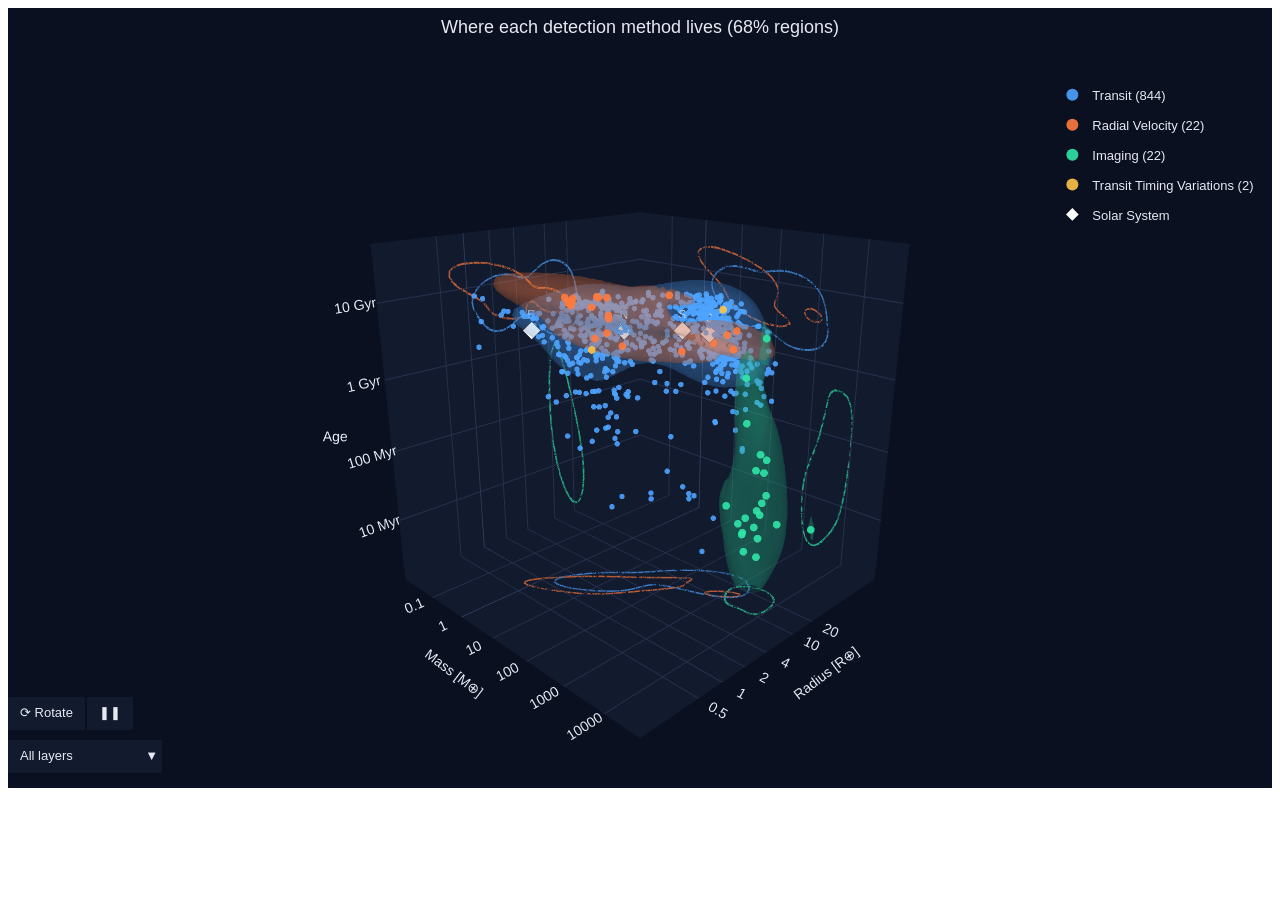
==== images/mass_radius_age_3d.html @ 3dea1b65 "Add files via upload" ====
<html>
<head><meta charset="utf-8" /></head>
<body>
    <div>                        <script type="text/javascript">window.PlotlyConfig = {MathJaxConfig: 'local'};</script>
        <script type="text/javascript">/**
* plotly.js v2.35.2
* Copyright 2012-2024, Plotly, Inc.
* All rights reserved.
* Licensed under the MIT license
*/
/*! For license information please see plotly.min.js.LICENSE.txt */
!function(t,e){"object"==typeof exports&&"object"==typeof module?module.exports=e():"function"==typeof define&&define.amd?define([],e):"object"==typeof exports?exports.Plotly=e():t.Plotly=e()}(self,(function(){return function(){var t={6713:function(t,e,r){"use strict";var n=r(34809),i={"X,X div":'direction:ltr;font-family:"Open Sans",verdana,arial,sans-serif;margin:0;padding:0;',"X input,X button":'font-family:"Open Sans",verdana,arial,sans-serif;',"X input:focus,X button:focus":"outline:none;","X a":"text-decoration:none;","X a:hover":"text-decoration:none;","X .crisp":"shape-rendering:crispEdges;","X .user-select-none":"-webkit-user-select:none;-moz-user-select:none;-ms-user-select:none;-o-user-select:none;user-select:none;","X svg":"overflow:hidden;","X svg a":"fill:#447adb;","X svg a:hover":"fill:#3c6dc5;","X .main-svg":"position:absolute;top:0;left:0;pointer-events:none;","X .main-svg .draglayer":"pointer-events:all;","X .cursor-default":"cursor:default;","X .cursor-pointer":"cursor:pointer;","X .cursor-crosshair":"cursor:crosshair;","X .cursor-move":"cursor:move;","X .cursor-col-resize":"cursor:col-resize;","X .cursor-row-resize":"cursor:row-resize;","X .cursor-ns-resize":"cursor:ns-resize;","X .cursor-ew-resize":"cursor:ew-resize;","X .cursor-sw-resize":"cursor:sw-resize;","X .cursor-s-resize":"cursor:s-resize;","X .cursor-se-resize":"cursor:se-resize;","X .cursor-w-resize":"cursor:w-resize;","X .cursor-e-resize":"cursor:e-resize;","X .cursor-nw-resize":"cursor:nw-resize;","X .cursor-n-resize":"cursor:n-resize;","X .cursor-ne-resize":"cursor:ne-resize;","X .cursor-grab":"cursor:-webkit-grab;cursor:grab;","X .modebar":"position:absolute;top:2px;right:2px;","X .ease-bg":"-webkit-transition:background-color .3s ease 0s;-moz-transition:background-color .3s ease 0s;-ms-transition:background-color .3s ease 0s;-o-transition:background-color .3s ease 0s;transition:background-color .3s ease 0s;","X .modebar--hover>:not(.watermark)":"opacity:0;-webkit-transition:opacity .3s ease 0s;-moz-transition:opacity .3s ease 0s;-ms-transition:opacity .3s ease 0s;-o-transition:opacity .3s ease 0s;transition:opacity .3s ease 0s;","X:hover .modebar--hover .modebar-group":"opacity:1;","X .modebar-group":"float:left;display:inline-block;box-sizing:border-box;padding-left:8px;position:relative;vertical-align:middle;white-space:nowrap;","X .modebar-btn":"position:relative;font-size:16px;padding:3px 4px;height:22px;cursor:pointer;line-height:normal;box-sizing:border-box;","X .modebar-btn svg":"position:relative;top:2px;","X .modebar.vertical":"display:flex;flex-direction:column;flex-wrap:wrap;align-content:flex-end;max-height:100%;","X .modebar.vertical svg":"top:-1px;","X .modebar.vertical .modebar-group":"display:block;float:none;padding-left:0px;padding-bottom:8px;","X .modebar.vertical .modebar-group .modebar-btn":"display:block;text-align:center;","X [data-title]:before,X [data-title]:after":"position:absolute;-webkit-transform:translate3d(0, 0, 0);-moz-transform:translate3d(0, 0, 0);-ms-transform:translate3d(0, 0, 0);-o-transform:translate3d(0, 0, 0);transform:translate3d(0, 0, 0);display:none;opacity:0;z-index:1001;pointer-events:none;top:110%;right:50%;","X [data-title]:hover:before,X [data-title]:hover:after":"display:block;opacity:1;","X [data-title]:before":'content:"";position:absolute;background:rgba(0,0,0,0);border:6px solid rgba(0,0,0,0);z-index:1002;margin-top:-12px;border-bottom-color:#69738a;margin-right:-6px;',"X [data-title]:after":"content:attr(data-title);background:#69738a;color:#fff;padding:8px 10px;font-size:12px;line-height:12px;white-space:nowrap;margin-right:-18px;border-radius:2px;","X .vertical [data-title]:before,X .vertical [data-title]:after":"top:0%;right:200%;","X .vertical [data-title]:before":"border:6px solid rgba(0,0,0,0);border-left-color:#69738a;margin-top:8px;margin-right:-30px;",Y:'font-family:"Open Sans",verdana,arial,sans-serif;position:fixed;top:50px;right:20px;z-index:10000;font-size:10pt;max-width:180px;',"Y p":"margin:0;","Y .notifier-note":"min-width:180px;max-width:250px;border:1px solid #fff;z-index:3000;margin:0;background-color:#8c97af;background-color:rgba(140,151,175,.9);color:#fff;padding:10px;overflow-wrap:break-word;word-wrap:break-word;-ms-hyphens:auto;-webkit-hyphens:auto;hyphens:auto;","Y .notifier-close":"color:#fff;opacity:.8;float:right;padding:0 5px;background:none;border:none;font-size:20px;font-weight:bold;line-height:20px;","Y .notifier-close:hover":"color:#444;text-decoration:none;cursor:pointer;"};for(var a in i){var o=a.replace(/^,/," ,").replace(/X/g,".js-plotly-plot .plotly").replace(/Y/g,".plotly-notifier");n.addStyleRule(o,i[a])}},14187:function(t,e,r){"use strict";t.exports=r(47908)},20273:function(t,e,r){"use strict";t.exports=r(58218)},6457:function(t,e,r){"use strict";t.exports=r(89362)},15849:function(t,e,r){"use strict";t.exports=r(53794)},38847:function(t,e,r){"use strict";t.exports=r(29698)},7659:function(t,e,r){"use strict";t.exports=r(51252)},60089:function(t,e,r){"use strict";t.exports=r(48050)},22084:function(t,e,r){"use strict";t.exports=r(58075)},35892:function(t,e,r){"use strict";t.exports=r(9419)},81204:function(t,e,r){"use strict";t.exports=r(28128)},55857:function(t,e,r){"use strict";t.exports=r(47050)},12862:function(t,e,r){"use strict";t.exports=r(91405)},97629:function(t,e,r){"use strict";t.exports=r(34406)},67549:function(t,e,r){"use strict";t.exports=r(17430)},2660:function(t,e,r){"use strict";t.exports=r(91995)},86071:function(t,e,r){"use strict";t.exports=r(81264)},66200:function(t,e,r){"use strict";t.exports=r(42849)},53446:function(t,e,r){"use strict";t.exports=r(52213)},86899:function(t,e,r){"use strict";t.exports=r(91132)},13430:function(t,e,r){"use strict";t.exports=r(50453)},21548:function(t,e,r){"use strict";t.exports=r(29251)},53939:function(t,e,r){"use strict";t.exports=r(72892)},1902:function(t,e,r){"use strict";t.exports=r(74461)},29096:function(t,e,r){"use strict";t.exports=r(66143)},23820:function(t,e,r){"use strict";t.exports=r(81955)},82017:function(t,e,r){"use strict";t.exports=r(36858)},113:function(t,e,r){"use strict";t.exports=r(92106)},20260:function(t,e,r){"use strict";var n=r(67549);n.register([r(20273),r(15849),r(21548),r(1902),r(29096),r(23820),r(12862),r(1639),r(10067),r(53446),r(31014),r(113),r(78170),r(8202),r(92382),r(82017),r(86899),r(54357),r(66903),r(90594),r(71680),r(7412),r(55857),r(784),r(74221),r(22084),r(44001),r(97281),r(12345),r(53939),r(29117),r(5410),r(5057),r(81204),r(86071),r(14226),r(35892),r(2660),r(96599),r(28573),r(76832),r(60089),r(51469),r(97629),r(27700),r(7659),r(11780),r(27195),r(6457),r(84639),r(14187),r(66200),r(13430),r(90590),r(38847)]),t.exports=n},28573:function(t,e,r){"use strict";t.exports=r(25638)},90594:function(t,e,r){"use strict";t.exports=r(75297)},7412:function(t,e,r){"use strict";t.exports=r(58859)},27700:function(t,e,r){"use strict";t.exports=r(12683)},5410:function(t,e,r){"use strict";t.exports=r(6305)},29117:function(t,e,r){"use strict";t.exports=r(83910)},78170:function(t,e,r){"use strict";t.exports=r(49913)},12345:function(t,e,r){"use strict";t.exports=r(15186)},96599:function(t,e,r){"use strict";t.exports=r(71760)},54357:function(t,e,r){"use strict";t.exports=r(17822)},51469:function(t,e,r){"use strict";t.exports=r(56534)},74221:function(t,e,r){"use strict";t.exports=r(18070)},44001:function(t,e,r){"use strict";t.exports=r(52378)},14226:function(t,e,r){"use strict";t.exports=r(30929)},5057:function(t,e,r){"use strict";t.exports=r(83866)},11780:function(t,e,r){"use strict";t.exports=r(66939)},27195:function(t,e,r){"use strict";t.exports=r(23748)},84639:function(t,e,r){"use strict";t.exports=r(73304)},1639:function(t,e,r){"use strict";t.exports=r(12864)},90590:function(t,e,r){"use strict";t.exports=r(99855)},97281:function(t,e,r){"use strict";t.exports=r(91450)},784:function(t,e,r){"use strict";t.exports=r(51943)},8202:function(t,e,r){"use strict";t.exports=r(80809)},66903:function(t,e,r){"use strict";t.exports=r(95984)},76832:function(t,e,r){"use strict";t.exports=r(51671)},92382:function(t,e,r){"use strict";t.exports=r(47181)},10067:function(t,e,r){"use strict";t.exports=r(37276)},71680:function(t,e,r){"use strict";t.exports=r(75703)},31014:function(t,e,r){"use strict";t.exports=r(38261)},11645:function(t){"use strict";t.exports=[{path:"",backoff:0},{path:"M-2.4,-3V3L0.6,0Z",backoff:.6},{path:"M-3.7,-2.5V2.5L1.3,0Z",backoff:1.3},{path:"M-4.45,-3L-1.65,-0.2V0.2L-4.45,3L1.55,0Z",backoff:1.55},{path:"M-2.2,-2.2L-0.2,-0.2V0.2L-2.2,2.2L-1.4,3L1.6,0L-1.4,-3Z",backoff:1.6},{path:"M-4.4,-2.1L-0.6,-0.2V0.2L-4.4,2.1L-4,3L2,0L-4,-3Z",backoff:2},{path:"M2,0A2,2 0 1,1 0,-2A2,2 0 0,1 2,0Z",backoff:0,noRotate:!0},{path:"M2,2V-2H-2V2Z",backoff:0,noRotate:!0}]},50222:function(t,e,r){"use strict";var n=r(11645),i=r(80337),a=r(54826),o=r(78032).templatedArray;r(35081),t.exports=o("annotation",{visible:{valType:"boolean",dflt:!0,editType:"calc+arraydraw"},text:{valType:"string",editType:"calc+arraydraw"},textangle:{valType:"angle",dflt:0,editType:"calc+arraydraw"},font:i({editType:"calc+arraydraw",colorEditType:"arraydraw"}),width:{valType:"number",min:1,dflt:null,editType:"calc+arraydraw"},height:{valType:"number",min:1,dflt:null,editType:"calc+arraydraw"},opacity:{valType:"number",min:0,max:1,dflt:1,editType:"arraydraw"},align:{valType:"enumerated",values:["left","center","right"],dflt:"center",editType:"arraydraw"},valign:{valType:"enumerated",values:["top","middle","bottom"],dflt:"middle",editType:"arraydraw"},bgcolor:{valType:"color",dflt:"rgba(0,0,0,0)",editType:"arraydraw"},bordercolor:{valType:"color",dflt:"rgba(0,0,0,0)",editType:"arraydraw"},borderpad:{valType:"number",min:0,dflt:1,editType:"calc+arraydraw"},borderwidth:{valType:"number",min:0,dflt:1,editType:"calc+arraydraw"},showarrow:{valType:"boolean",dflt:!0,editType:"calc+arraydraw"},arrowcolor:{valType:"color",editType:"arraydraw"},arrowhead:{valType:"integer",min:0,max:n.length,dflt:1,editType:"arraydraw"},startarrowhead:{valType:"integer",min:0,max:n.length,dflt:1,editType:"arraydraw"},arrowside:{valType:"flaglist",flags:["end","start"],extras:["none"],dflt:"end",editType:"arraydraw"},arrowsize:{valType:"number",min:.3,dflt:1,editType:"calc+arraydraw"},startarrowsize:{valType:"number",min:.3,dflt:1,editType:"calc+arraydraw"},arrowwidth:{valType:"number",min:.1,editType:"calc+arraydraw"},standoff:{valType:"number",min:0,dflt:0,editType:"calc+arraydraw"},startstandoff:{valType:"number",min:0,dflt:0,editType:"calc+arraydraw"},ax:{valType:"any",editType:"calc+arraydraw"},ay:{valType:"any",editType:"calc+arraydraw"},axref:{valType:"enumerated",dflt:"pixel",values:["pixel",a.idRegex.x.toString()],editType:"calc"},ayref:{valType:"enumerated",dflt:"pixel",values:["pixel",a.idRegex.y.toString()],editType:"calc"},xref:{valType:"enumerated",values:["paper",a.idRegex.x.toString()],editType:"calc"},x:{valType:"any",editType:"calc+arraydraw"},xanchor:{valType:"enumerated",values:["auto","left","center","right"],dflt:"auto",editType:"calc+arraydraw"},xshift:{valType:"number",dflt:0,editType:"calc+arraydraw"},yref:{valType:"enumerated",values:["paper",a.idRegex.y.toString()],editType:"calc"},y:{valType:"any",editType:"calc+arraydraw"},yanchor:{valType:"enumerated",values:["auto","top","middle","bottom"],dflt:"auto",editType:"calc+arraydraw"},yshift:{valType:"number",dflt:0,editType:"calc+arraydraw"},clicktoshow:{valType:"enumerated",values:[!1,"onoff","onout"],dflt:!1,editType:"arraydraw"},xclick:{valType:"any",editType:"arraydraw"},yclick:{valType:"any",editType:"arraydraw"},hovertext:{valType:"string",editType:"arraydraw"},hoverlabel:{bgcolor:{valType:"color",editType:"arraydraw"},bordercolor:{valType:"color",editType:"arraydraw"},font:i({editType:"arraydraw"}),editType:"arraydraw"},captureevents:{valType:"boolean",editType:"arraydraw"},editType:"calc",_deprecated:{ref:{valType:"string",editType:"calc"}}})},60317:function(t,e,r){"use strict";var n=r(34809),i=r(29714),a=r(3377).draw;function o(t){var e=t._fullLayout;n.filterVisible(e.annotations).forEach((function(e){var r=i.getFromId(t,e.xref),n=i.getFromId(t,e.yref),a=i.getRefType(e.xref),o=i.getRefType(e.yref);e._extremes={},"range"===a&&s(e,r),"range"===o&&s(e,n)}))}function s(t,e){var r,n=e._id,a=n.charAt(0),o=t[a],s=t["a"+a],l=t[a+"ref"],c=t["a"+a+"ref"],u=t["_"+a+"padplus"],h=t["_"+a+"padminus"],f={x:1,y:-1}[a]*t[a+"shift"],p=3*t.arrowsize*t.arrowwidth||0,d=p+f,m=p-f,g=3*t.startarrowsize*t.arrowwidth||0,y=g+f,v=g-f;if(c===l){var x=i.findExtremes(e,[e.r2c(o)],{ppadplus:d,ppadminus:m}),_=i.findExtremes(e,[e.r2c(s)],{ppadplus:Math.max(u,y),ppadminus:Math.max(h,v)});r={min:[x.min[0],_.min[0]],max:[x.max[0],_.max[0]]}}else y=s?y+s:y,v=s?v-s:v,r=i.findExtremes(e,[e.r2c(o)],{ppadplus:Math.max(u,d,y),ppadminus:Math.max(h,m,v)});t._extremes[n]=r}t.exports=function(t){var e=t._fullLayout;if(n.filterVisible(e.annotations).length&&t._fullData.length)return n.syncOrAsync([a,o],t)}},6035:function(t,e,r){"use strict";var n=r(34809),i=r(33626),a=r(78032).arrayEditor;function o(t,e){var r,n,i,a,o,l,c,u=t._fullLayout.annotations,h=[],f=[],p=[],d=(e||[]).length;for(r=0;r<u.length;r++)if(a=(i=u[r]).clicktoshow){for(n=0;n<d;n++)if(l=(o=e[n]).xaxis,c=o.yaxis,l._id===i.xref&&c._id===i.yref&&l.d2r(o.x)===s(i._xclick,l)&&c.d2r(o.y)===s(i._yclick,c)){(i.visible?"onout"===a?f:p:h).push(r);break}n===d&&i.visible&&"onout"===a&&f.push(r)}return{on:h,off:f,explicitOff:p}}function s(t,e){return"log"===e.type?e.l2r(t):e.d2r(t)}t.exports={hasClickToShow:function(t,e){var r=o(t,e);return r.on.length>0||r.explicitOff.length>0},onClick:function(t,e){var r,s,l=o(t,e),c=l.on,u=l.off.concat(l.explicitOff),h={},f=t._fullLayout.annotations;if(c.length||u.length){for(r=0;r<c.length;r++)(s=a(t.layout,"annotations",f[c[r]])).modifyItem("visible",!0),n.extendFlat(h,s.getUpdateObj());for(r=0;r<u.length;r++)(s=a(t.layout,"annotations",f[u[r]])).modifyItem("visible",!1),n.extendFlat(h,s.getUpdateObj());return i.call("update",t,{},h)}}}},53271:function(t,e,r){"use strict";var n=r(34809),i=r(78766);t.exports=function(t,e,r,a){a("opacity");var o=a("bgcolor"),s=a("bordercolor"),l=i.opacity(s);a("borderpad");var c=a("borderwidth"),u=a("showarrow");if(a("text",u?" ":r._dfltTitle.annotation),a("textangle"),n.coerceFont(a,"font",r.font),a("width"),a("align"),a("height")&&a("valign"),u){var h,f,p=a("arrowside");-1!==p.indexOf("end")&&(h=a("arrowhead"),f=a("arrowsize")),-1!==p.indexOf("start")&&(a("startarrowhead",h),a("startarrowsize",f)),a("arrowcolor",l?e.bordercolor:i.defaultLine),a("arrowwidth",2*(l&&c||1)),a("standoff"),a("startstandoff")}var d=a("hovertext"),m=r.hoverlabel||{};if(d){var g=a("hoverlabel.bgcolor",m.bgcolor||(i.opacity(o)?i.rgb(o):i.defaultLine)),y=a("hoverlabel.bordercolor",m.bordercolor||i.contrast(g)),v=n.extendFlat({},m.font);v.color||(v.color=y),n.coerceFont(a,"hoverlabel.font",v)}a("captureevents",!!d)}},59741:function(t,e,r){"use strict";var n=r(10721),i=r(8083);t.exports=function(t,e,r,a){e=e||{};var o="log"===r&&"linear"===e.type,s="linear"===r&&"log"===e.type;if(o||s)for(var l,c,u=t._fullLayout.annotations,h=e._id.charAt(0),f=0;f<u.length;f++)l=u[f],c="annotations["+f+"].",l[h+"ref"]===e._id&&p(h),l["a"+h+"ref"]===e._id&&p("a"+h);function p(t){var r=l[t],s=null;s=o?i(r,e.range):Math.pow(10,r),n(s)||(s=null),a(c+t,s)}}},63737:function(t,e,r){"use strict";var n=r(34809),i=r(29714),a=r(59008),o=r(53271),s=r(50222);function l(t,e,r){function a(r,i){return n.coerce(t,e,s,r,i)}var l=a("visible"),c=a("clicktoshow");if(l||c){o(t,e,r,a);for(var u=e.showarrow,h=["x","y"],f=[-10,-30],p={_fullLayout:r},d=0;d<2;d++){var m=h[d],g=i.coerceRef(t,e,p,m,"","paper");if("paper"!==g&&i.getFromId(p,g)._annIndices.push(e._index),i.coercePosition(e,p,a,g,m,.5),u){var y="a"+m,v=i.coerceRef(t,e,p,y,"pixel",["pixel","paper"]);"pixel"!==v&&v!==g&&(v=e[y]="pixel");var x="pixel"===v?f[d]:.4;i.coercePosition(e,p,a,v,y,x)}a(m+"anchor"),a(m+"shift")}if(n.noneOrAll(t,e,["x","y"]),u&&n.noneOrAll(t,e,["ax","ay"]),c){var _=a("xclick"),b=a("yclick");e._xclick=void 0===_?e.x:i.cleanPosition(_,p,e.xref),e._yclick=void 0===b?e.y:i.cleanPosition(b,p,e.yref)}}}t.exports=function(t,e){a(t,e,{name:"annotations",handleItemDefaults:l})}},3377:function(t,e,r){"use strict";var n=r(45568),i=r(33626),a=r(44122),o=r(34809),s=o.strTranslate,l=r(29714),c=r(78766),u=r(62203),h=r(32141),f=r(30635),p=r(27983),d=r(14751),m=r(78032).arrayEditor,g=r(23768);function y(t,e){var r=t._fullLayout.annotations[e]||{},n=l.getFromId(t,r.xref),i=l.getFromId(t,r.yref);n&&n.setScale(),i&&i.setScale(),x(t,r,e,!1,n,i)}function v(t,e,r,n,i){var a=i[r],o=i[r+"ref"],s=-1!==r.indexOf("y"),c="domain"===l.getRefType(o),u=s?n.h:n.w;return t?c?a+(s?-e:e)/t._length:t.p2r(t.r2p(a)+e):a+(s?-e:e)/u}function x(t,e,r,a,y,x){var _,b,w=t._fullLayout,T=t._fullLayout._size,k=t._context.edits;a?(_="annotation-"+a,b=a+".annotations"):(_="annotation",b="annotations");var A=m(t.layout,b,e),M=A.modifyBase,S=A.modifyItem,E=A.getUpdateObj;w._infolayer.selectAll("."+_+'[data-index="'+r+'"]').remove();var C="clip"+w._uid+"_ann"+r;if(e._input&&!1!==e.visible){var L={x:{},y:{}},I=+e.textangle||0,P=w._infolayer.append("g").classed(_,!0).attr("data-index",String(r)).style("opacity",e.opacity),z=P.append("g").classed("annotation-text-g",!0),O=k[e.showarrow?"annotationTail":"annotationPosition"],D=e.captureevents||k.annotationText||O,R=z.append("g").style("pointer-events",D?"all":null).call(p,"pointer").on("click",(function(){t._dragging=!1,t.emit("plotly_clickannotation",Z(n.event))}));e.hovertext&&R.on("mouseover",(function(){var r=e.hoverlabel,n=r.font,i=this.getBoundingClientRect(),a=t.getBoundingClientRect();h.loneHover({x0:i.left-a.left,x1:i.right-a.left,y:(i.top+i.bottom)/2-a.top,text:e.hovertext,color:r.bgcolor,borderColor:r.bordercolor,fontFamily:n.family,fontSize:n.size,fontColor:n.color,fontWeight:n.weight,fontStyle:n.style,fontVariant:n.variant,fontShadow:n.fontShadow,fontLineposition:n.fontLineposition,fontTextcase:n.fontTextcase},{container:w._hoverlayer.node(),outerContainer:w._paper.node(),gd:t})})).on("mouseout",(function(){h.loneUnhover(w._hoverlayer.node())}));var F=e.borderwidth,B=e.borderpad,N=F+B,j=R.append("rect").attr("class","bg").style("stroke-width",F+"px").call(c.stroke,e.bordercolor).call(c.fill,e.bgcolor),U=e.width||e.height,V=w._topclips.selectAll("#"+C).data(U?[0]:[]);V.enter().append("clipPath").classed("annclip",!0).attr("id",C).append("rect"),V.exit().remove();var q=e.font,H=w._meta?o.templateString(e.text,w._meta):e.text,G=R.append("text").classed("annotation-text",!0).text(H);k.annotationText?G.call(f.makeEditable,{delegate:R,gd:t}).call(W).on("edit",(function(r){e.text=r,this.call(W),S("text",r),y&&y.autorange&&M(y._name+".autorange",!0),x&&x.autorange&&M(x._name+".autorange",!0),i.call("_guiRelayout",t,E())})):G.call(W)}else n.selectAll("#"+C).remove();function Z(t){var n={index:r,annotation:e._input,fullAnnotation:e,event:t};return a&&(n.subplotId=a),n}function W(r){return r.call(u.font,q).attr({"text-anchor":{left:"start",right:"end"}[e.align]||"middle"}),f.convertToTspans(r,t,Y),r}function Y(){var r=G.selectAll("a");1===r.size()&&r.text()===G.text()&&R.insert("a",":first-child").attr({"xlink:xlink:href":r.attr("xlink:href"),"xlink:xlink:show":r.attr("xlink:show")}).style({cursor:"pointer"}).node().appendChild(j.node());var n=R.select(".annotation-text-math-group"),h=!n.empty(),m=u.bBox((h?n:G).node()),_=m.width,b=m.height,A=e.width||_,D=e.height||b,B=Math.round(A+2*N),q=Math.round(D+2*N);function H(t,e){return"auto"===e&&(e=t<1/3?"left":t>2/3?"right":"center"),{center:0,middle:0,left:.5,bottom:-.5,right:-.5,top:.5}[e]}for(var W=!1,Y=["x","y"],X=0;X<Y.length;X++){var $,J,K,Q,tt,et=Y[X],rt=e[et+"ref"]||et,nt=e["a"+et+"ref"],it={x:y,y:x}[et],at=(I+("x"===et?0:-90))*Math.PI/180,ot=B*Math.cos(at),st=q*Math.sin(at),lt=Math.abs(ot)+Math.abs(st),ct=e[et+"anchor"],ut=e[et+"shift"]*("x"===et?1:-1),ht=L[et],ft=l.getRefType(rt);if(it&&"domain"!==ft){var pt=it.r2fraction(e[et]);(pt<0||pt>1)&&(nt===rt?((pt=it.r2fraction(e["a"+et]))<0||pt>1)&&(W=!0):W=!0),$=it._offset+it.r2p(e[et]),Q=.5}else{var dt="domain"===ft;"x"===et?(K=e[et],$=dt?it._offset+it._length*K:$=T.l+T.w*K):(K=1-e[et],$=dt?it._offset+it._length*K:$=T.t+T.h*K),Q=e.showarrow?.5:K}if(e.showarrow){ht.head=$;var mt=e["a"+et];if(tt=ot*H(.5,e.xanchor)-st*H(.5,e.yanchor),nt===rt){var gt=l.getRefType(nt);"domain"===gt?("y"===et&&(mt=1-mt),ht.tail=it._offset+it._length*mt):"paper"===gt?"y"===et?(mt=1-mt,ht.tail=T.t+T.h*mt):ht.tail=T.l+T.w*mt:ht.tail=it._offset+it.r2p(mt),J=tt}else ht.tail=$+mt,J=tt+mt;ht.text=ht.tail+tt;var yt=w["x"===et?"width":"height"];if("paper"===rt&&(ht.head=o.constrain(ht.head,1,yt-1)),"pixel"===nt){var vt=-Math.max(ht.tail-3,ht.text),xt=Math.min(ht.tail+3,ht.text)-yt;vt>0?(ht.tail+=vt,ht.text+=vt):xt>0&&(ht.tail-=xt,ht.text-=xt)}ht.tail+=ut,ht.head+=ut}else J=tt=lt*H(Q,ct),ht.text=$+tt;ht.text+=ut,tt+=ut,J+=ut,e["_"+et+"padplus"]=lt/2+J,e["_"+et+"padminus"]=lt/2-J,e["_"+et+"size"]=lt,e["_"+et+"shift"]=tt}if(W)R.remove();else{var _t=0,bt=0;if("left"!==e.align&&(_t=(A-_)*("center"===e.align?.5:1)),"top"!==e.valign&&(bt=(D-b)*("middle"===e.valign?.5:1)),h)n.select("svg").attr({x:N+_t-1,y:N+bt}).call(u.setClipUrl,U?C:null,t);else{var wt=N+bt-m.top,Tt=N+_t-m.left;G.call(f.positionText,Tt,wt).call(u.setClipUrl,U?C:null,t)}V.select("rect").call(u.setRect,N,N,A,D),j.call(u.setRect,F/2,F/2,B-F,q-F),R.call(u.setTranslate,Math.round(L.x.text-B/2),Math.round(L.y.text-q/2)),z.attr({transform:"rotate("+I+","+L.x.text+","+L.y.text+")"});var kt,At=function(r,n){P.selectAll(".annotation-arrow-g").remove();var l=L.x.head,h=L.y.head,f=L.x.tail+r,p=L.y.tail+n,m=L.x.text+r,_=L.y.text+n,b=o.rotationXYMatrix(I,m,_),w=o.apply2DTransform(b),A=o.apply2DTransform2(b),C=+j.attr("width"),O=+j.attr("height"),D=m-.5*C,F=D+C,B=_-.5*O,N=B+O,U=[[D,B,D,N],[D,N,F,N],[F,N,F,B],[F,B,D,B]].map(A);if(!U.reduce((function(t,e){return t^!!o.segmentsIntersect(l,h,l+1e6,h+1e6,e[0],e[1],e[2],e[3])}),!1)){U.forEach((function(t){var e=o.segmentsIntersect(f,p,l,h,t[0],t[1],t[2],t[3]);e&&(f=e.x,p=e.y)}));var V=e.arrowwidth,q=e.arrowcolor,H=e.arrowside,G=P.append("g").style({opacity:c.opacity(q)}).classed("annotation-arrow-g",!0),Z=G.append("path").attr("d","M"+f+","+p+"L"+l+","+h).style("stroke-width",V+"px").call(c.stroke,c.rgb(q));if(g(Z,H,e),k.annotationPosition&&Z.node().parentNode&&!a){var W=l,Y=h;if(e.standoff){var X=Math.sqrt(Math.pow(l-f,2)+Math.pow(h-p,2));W+=e.standoff*(f-l)/X,Y+=e.standoff*(p-h)/X}var $,J,K=G.append("path").classed("annotation-arrow",!0).classed("anndrag",!0).classed("cursor-move",!0).attr({d:"M3,3H-3V-3H3ZM0,0L"+(f-W)+","+(p-Y),transform:s(W,Y)}).style("stroke-width",V+6+"px").call(c.stroke,"rgba(0,0,0,0)").call(c.fill,"rgba(0,0,0,0)");d.init({element:K.node(),gd:t,prepFn:function(){var t=u.getTranslate(R);$=t.x,J=t.y,y&&y.autorange&&M(y._name+".autorange",!0),x&&x.autorange&&M(x._name+".autorange",!0)},moveFn:function(t,r){var n=w($,J),i=n[0]+t,a=n[1]+r;R.call(u.setTranslate,i,a),S("x",v(y,t,"x",T,e)),S("y",v(x,r,"y",T,e)),e.axref===e.xref&&S("ax",v(y,t,"ax",T,e)),e.ayref===e.yref&&S("ay",v(x,r,"ay",T,e)),G.attr("transform",s(t,r)),z.attr({transform:"rotate("+I+","+i+","+a+")"})},doneFn:function(){i.call("_guiRelayout",t,E());var e=document.querySelector(".js-notes-box-panel");e&&e.redraw(e.selectedObj)}})}}};e.showarrow&&At(0,0),O&&d.init({element:R.node(),gd:t,prepFn:function(){kt=z.attr("transform")},moveFn:function(t,r){var n="pointer";if(e.showarrow)e.axref===e.xref?S("ax",v(y,t,"ax",T,e)):S("ax",e.ax+t),e.ayref===e.yref?S("ay",v(x,r,"ay",T.w,e)):S("ay",e.ay+r),At(t,r);else{if(a)return;var i,o;if(y)i=v(y,t,"x",T,e);else{var l=e._xsize/T.w,c=e.x+(e._xshift-e.xshift)/T.w-l/2;i=d.align(c+t/T.w,l,0,1,e.xanchor)}if(x)o=v(x,r,"y",T,e);else{var u=e._ysize/T.h,h=e.y-(e._yshift+e.yshift)/T.h-u/2;o=d.align(h-r/T.h,u,0,1,e.yanchor)}S("x",i),S("y",o),y&&x||(n=d.getCursor(y?.5:i,x?.5:o,e.xanchor,e.yanchor))}z.attr({transform:s(t,r)+kt}),p(R,n)},clickFn:function(r,n){e.captureevents&&t.emit("plotly_clickannotation",Z(n))},doneFn:function(){p(R),i.call("_guiRelayout",t,E());var e=document.querySelector(".js-notes-box-panel");e&&e.redraw(e.selectedObj)}})}}}t.exports={draw:function(t){var e=t._fullLayout;e._infolayer.selectAll(".annotation").remove();for(var r=0;r<e.annotations.length;r++)e.annotations[r].visible&&y(t,r);return a.previousPromises(t)},drawOne:y,drawRaw:x}},23768:function(t,e,r){"use strict";var n=r(45568),i=r(78766),a=r(11645),o=r(34809),s=o.strScale,l=o.strRotate,c=o.strTranslate;t.exports=function(t,e,r){var o,u,h,f,p=t.node(),d=a[r.arrowhead||0],m=a[r.startarrowhead||0],g=(r.arrowwidth||1)*(r.arrowsize||1),y=(r.arrowwidth||1)*(r.startarrowsize||1),v=e.indexOf("start")>=0,x=e.indexOf("end")>=0,_=d.backoff*g+r.standoff,b=m.backoff*y+r.startstandoff;if("line"===p.nodeName){o={x:+t.attr("x1"),y:+t.attr("y1")},u={x:+t.attr("x2"),y:+t.attr("y2")};var w=o.x-u.x,T=o.y-u.y;if(f=(h=Math.atan2(T,w))+Math.PI,_&&b&&_+b>Math.sqrt(w*w+T*T))return void O();if(_){if(_*_>w*w+T*T)return void O();var k=_*Math.cos(h),A=_*Math.sin(h);u.x+=k,u.y+=A,t.attr({x2:u.x,y2:u.y})}if(b){if(b*b>w*w+T*T)return void O();var M=b*Math.cos(h),S=b*Math.sin(h);o.x-=M,o.y-=S,t.attr({x1:o.x,y1:o.y})}}else if("path"===p.nodeName){var E=p.getTotalLength(),C="";if(E<_+b)return void O();var L=p.getPointAtLength(0),I=p.getPointAtLength(.1);h=Math.atan2(L.y-I.y,L.x-I.x),o=p.getPointAtLength(Math.min(b,E)),C="0px,"+b+"px,";var P=p.getPointAtLength(E),z=p.getPointAtLength(E-.1);f=Math.atan2(P.y-z.y,P.x-z.x),u=p.getPointAtLength(Math.max(0,E-_)),C+=E-(C?b+_:_)+"px,"+E+"px",t.style("stroke-dasharray",C)}function O(){t.style("stroke-dasharray","0px,100px")}function D(e,a,o,u){e.path&&(e.noRotate&&(o=0),n.select(p.parentNode).append("path").attr({class:t.attr("class"),d:e.path,transform:c(a.x,a.y)+l(180*o/Math.PI)+s(u)}).style({fill:i.rgb(r.arrowcolor),"stroke-width":0}))}v&&D(m,o,h,y),x&&D(d,u,f,g)}},3599:function(t,e,r){"use strict";var n=r(3377),i=r(6035);t.exports={moduleType:"component",name:"annotations",layoutAttributes:r(50222),supplyLayoutDefaults:r(63737),includeBasePlot:r(20706)("annotations"),calcAutorange:r(60317),draw:n.draw,drawOne:n.drawOne,drawRaw:n.drawRaw,hasClickToShow:i.hasClickToShow,onClick:i.onClick,convertCoords:r(59741)}},38239:function(t,e,r){"use strict";var n=r(50222),i=r(13582).overrideAll,a=r(78032).templatedArray;t.exports=i(a("annotation",{visible:n.visible,x:{valType:"any"},y:{valType:"any"},z:{valType:"any"},ax:{valType:"number"},ay:{valType:"number"},xanchor:n.xanchor,xshift:n.xshift,yanchor:n.yanchor,yshift:n.yshift,text:n.text,textangle:n.textangle,font:n.font,width:n.width,height:n.height,opacity:n.opacity,align:n.align,valign:n.valign,bgcolor:n.bgcolor,bordercolor:n.bordercolor,borderpad:n.borderpad,borderwidth:n.borderwidth,showarrow:n.showarrow,arrowcolor:n.arrowcolor,arrowhead:n.arrowhead,startarrowhead:n.startarrowhead,arrowside:n.arrowside,arrowsize:n.arrowsize,startarrowsize:n.startarrowsize,arrowwidth:n.arrowwidth,standoff:n.standoff,startstandoff:n.startstandoff,hovertext:n.hovertext,hoverlabel:n.hoverlabel,captureevents:n.captureevents}),"calc","from-root")},47979:function(t,e,r){"use strict";var n=r(34809),i=r(29714);function a(t,e){var r=e.fullSceneLayout.domain,a=e.fullLayout._size,o={pdata:null,type:"linear",autorange:!1,range:[-1/0,1/0]};t._xa={},n.extendFlat(t._xa,o),i.setConvert(t._xa),t._xa._offset=a.l+r.x[0]*a.w,t._xa.l2p=function(){return.5*(1+t._pdata[0]/t._pdata[3])*a.w*(r.x[1]-r.x[0])},t._ya={},n.extendFlat(t._ya,o),i.setConvert(t._ya),t._ya._offset=a.t+(1-r.y[1])*a.h,t._ya.l2p=function(){return.5*(1-t._pdata[1]/t._pdata[3])*a.h*(r.y[1]-r.y[0])}}t.exports=function(t){for(var e=t.fullSceneLayout.annotations,r=0;r<e.length;r++)a(e[r],t);t.fullLayout._infolayer.selectAll(".annotation-"+t.id).remove()}},34232:function(t,e,r){"use strict";var n=r(34809),i=r(29714),a=r(59008),o=r(53271),s=r(38239);function l(t,e,r,a){function l(r,i){return n.coerce(t,e,s,r,i)}function c(t){var n=t+"axis",a={_fullLayout:{}};return a._fullLayout[n]=r[n],i.coercePosition(e,a,l,t,t,.5)}l("visible")&&(o(t,e,a.fullLayout,l),c("x"),c("y"),c("z"),n.noneOrAll(t,e,["x","y","z"]),e.xref="x",e.yref="y",e.zref="z",l("xanchor"),l("yanchor"),l("xshift"),l("yshift"),e.showarrow&&(e.axref="pixel",e.ayref="pixel",l("ax",-10),l("ay",-30),n.noneOrAll(t,e,["ax","ay"])))}t.exports=function(t,e,r){a(t,e,{name:"annotations",handleItemDefaults:l,fullLayout:r.fullLayout})}},9756:function(t,e,r){"use strict";var n=r(3377).drawRaw,i=r(25802),a=["x","y","z"];t.exports=function(t){for(var e=t.fullSceneLayout,r=t.dataScale,o=e.annotations,s=0;s<o.length;s++){for(var l=o[s],c=!1,u=0;u<3;u++){var h=a[u],f=l[h],p=e[h+"axis"].r2fraction(f);if(p<0||p>1){c=!0;break}}c?t.fullLayout._infolayer.select(".annotation-"+t.id+'[data-index="'+s+'"]').remove():(l._pdata=i(t.glplot.cameraParams,[e.xaxis.r2l(l.x)*r[0],e.yaxis.r2l(l.y)*r[1],e.zaxis.r2l(l.z)*r[2]]),n(t.graphDiv,l,s,t.id,l._xa,l._ya))}}},83348:function(t,e,r){"use strict";var n=r(33626),i=r(34809);t.exports={moduleType:"component",name:"annotations3d",schema:{subplots:{scene:{annotations:r(38239)}}},layoutAttributes:r(38239),handleDefaults:r(34232),includeBasePlot:function(t,e){var r=n.subplotsRegistry.gl3d;if(r)for(var a=r.attrRegex,o=Object.keys(t),s=0;s<o.length;s++){var l=o[s];a.test(l)&&(t[l].annotations||[]).length&&(i.pushUnique(e._basePlotModules,r),i.pushUnique(e._subplots.gl3d,l))}},convert:r(47979),draw:r(9756)}},37177:function(t,e,r){"use strict";t.exports=r(24453),r(23428),r(1401),r(72210),r(28569),r(81133),r(78295),r(25512),r(42645),r(62324),r(91662),r(66445),r(50506),r(84756),r(41858),r(57985)},29698:function(t,e,r){"use strict";var n=r(37177),i=r(34809),a=r(63821),o=a.EPOCHJD,s=a.ONEDAY,l={valType:"enumerated",values:i.sortObjectKeys(n.calendars),editType:"calc",dflt:"gregorian"},c=function(t,e,r,n){var a={};return a[r]=l,i.coerce(t,e,a,r,n)},u="##",h={d:{0:"dd","-":"d"},e:{0:"d","-":"d"},a:{0:"D","-":"D"},A:{0:"DD","-":"DD"},j:{0:"oo","-":"o"},W:{0:"ww","-":"w"},m:{0:"mm","-":"m"},b:{0:"M","-":"M"},B:{0:"MM","-":"MM"},y:{0:"yy","-":"yy"},Y:{0:"yyyy","-":"yyyy"},U:u,w:u,c:{0:"D M d %X yyyy","-":"D M d %X yyyy"},x:{0:"mm/dd/yyyy","-":"mm/dd/yyyy"}},f={};function p(t){var e=f[t];return e||(f[t]=n.instance(t))}function d(t){return i.extendFlat({},l,{description:t})}function m(t){return"Sets the calendar system to use with `"+t+"` date data."}var g={xcalendar:d(m("x"))},y=i.extendFlat({},g,{ycalendar:d(m("y"))}),v=i.extendFlat({},y,{zcalendar:d(m("z"))}),x=d(["Sets the calendar system to use for `range` and `tick0`","if this is a date axis. This does not set the calendar for","interpreting data on this axis, that's specified in the trace","or via the global `layout.calendar`"].join(" "));t.exports={moduleType:"component",name:"calendars",schema:{traces:{scatter:y,bar:y,box:y,heatmap:y,contour:y,histogram:y,histogram2d:y,histogram2dcontour:y,scatter3d:v,surface:v,mesh3d:v,scattergl:y,ohlc:g,candlestick:g},layout:{calendar:d(["Sets the default calendar system to use for interpreting and","displaying dates throughout the plot."].join(" "))},subplots:{xaxis:{calendar:x},yaxis:{calendar:x},scene:{xaxis:{calendar:x},yaxis:{calendar:x},zaxis:{calendar:x}},polar:{radialaxis:{calendar:x}}},transforms:{filter:{valuecalendar:d(["WARNING: All transforms are deprecated and may be removed from the API in next major version.","Sets the calendar system to use for `value`, if it is a date."].join(" ")),targetcalendar:d(["WARNING: All transforms are deprecated and may be removed from the API in next major version.","Sets the calendar system to use for `target`, if it is an","array of dates. If `target` is a string (eg *x*) we use the","corresponding trace attribute (eg `xcalendar`) if it exists,","even if `targetcalendar` is provided."].join(" "))}}},layoutAttributes:l,handleDefaults:c,handleTraceDefaults:function(t,e,r,n){for(var i=0;i<r.length;i++)c(t,e,r[i]+"calendar",n.calendar)},CANONICAL_SUNDAY:{chinese:"2000-01-02",coptic:"2000-01-03",discworld:"2000-01-03",ethiopian:"2000-01-05",hebrew:"5000-01-01",islamic:"1000-01-02",julian:"2000-01-03",mayan:"5000-01-01",nanakshahi:"1000-01-05",nepali:"2000-01-05",persian:"1000-01-01",jalali:"1000-01-01",taiwan:"1000-01-04",thai:"2000-01-04",ummalqura:"1400-01-06"},CANONICAL_TICK:{chinese:"2000-01-01",coptic:"2000-01-01",discworld:"2000-01-01",ethiopian:"2000-01-01",hebrew:"5000-01-01",islamic:"1000-01-01",julian:"2000-01-01",mayan:"5000-01-01",nanakshahi:"1000-01-01",nepali:"2000-01-01",persian:"1000-01-01",jalali:"1000-01-01",taiwan:"1000-01-01",thai:"2000-01-01",ummalqura:"1400-01-01"},DFLTRANGE:{chinese:["2000-01-01","2001-01-01"],coptic:["1700-01-01","1701-01-01"],discworld:["1800-01-01","1801-01-01"],ethiopian:["2000-01-01","2001-01-01"],hebrew:["5700-01-01","5701-01-01"],islamic:["1400-01-01","1401-01-01"],julian:["2000-01-01","2001-01-01"],mayan:["5200-01-01","5201-01-01"],nanakshahi:["0500-01-01","0501-01-01"],nepali:["2000-01-01","2001-01-01"],persian:["1400-01-01","1401-01-01"],jalali:["1400-01-01","1401-01-01"],taiwan:["0100-01-01","0101-01-01"],thai:["2500-01-01","2501-01-01"],ummalqura:["1400-01-01","1401-01-01"]},getCal:p,worldCalFmt:function(t,e,r){for(var n,i,a,l,c,f=Math.floor((e+.05)/s)+o,d=p(r).fromJD(f),m=0;-1!==(m=t.indexOf("%",m));)"0"===(n=t.charAt(m+1))||"-"===n||"_"===n?(a=3,i=t.charAt(m+2),"_"===n&&(n="-")):(i=n,n="0",a=2),(l=h[i])?(c=l===u?u:d.formatDate(l[n]),t=t.substr(0,m)+c+t.substr(m+a),m+=c.length):m+=a;return t}}},10229:function(t,e){"use strict";e.defaults=["#1f77b4","#ff7f0e","#2ca02c","#d62728","#9467bd","#8c564b","#e377c2","#7f7f7f","#bcbd22","#17becf"],e.defaultLine="#444",e.lightLine="#eee",e.background="#fff",e.borderLine="#BEC8D9",e.lightFraction=1e3/11},78766:function(t,e,r){"use strict";var n=r(65657),i=r(10721),a=r(87800).isTypedArray,o=t.exports={},s=r(10229);o.defaults=s.defaults;var l=o.defaultLine=s.defaultLine;o.lightLine=s.lightLine;var c=o.background=s.background;function u(t){if(i(t)||"string"!=typeof t)return t;var e=t.trim();if("rgb"!==e.substr(0,3))return t;var r=e.match(/^rgba?\s*\(([^()]*)\)$/);if(!r)return t;var n=r[1].trim().split(/\s*[\s,]\s*/),a="a"===e.charAt(3)&&4===n.length;if(!a&&3!==n.length)return t;for(var o=0;o<n.length;o++){if(!n[o].length)return t;if(n[o]=Number(n[o]),!(n[o]>=0))return t;if(3===o)n[o]>1&&(n[o]=1);else if(n[o]>=1)return t}var s=Math.round(255*n[0])+", "+Math.round(255*n[1])+", "+Math.round(255*n[2]);return a?"rgba("+s+", "+n[3]+")":"rgb("+s+")"}o.tinyRGB=function(t){var e=t.toRgb();return"rgb("+Math.round(e.r)+", "+Math.round(e.g)+", "+Math.round(e.b)+")"},o.rgb=function(t){return o.tinyRGB(n(t))},o.opacity=function(t){return t?n(t).getAlpha():0},o.addOpacity=function(t,e){var r=n(t).toRgb();return"rgba("+Math.round(r.r)+", "+Math.round(r.g)+", "+Math.round(r.b)+", "+e+")"},o.combine=function(t,e){var r=n(t).toRgb();if(1===r.a)return n(t).toRgbString();var i=n(e||c).toRgb(),a=1===i.a?i:{r:255*(1-i.a)+i.r*i.a,g:255*(1-i.a)+i.g*i.a,b:255*(1-i.a)+i.b*i.a},o={r:a.r*(1-r.a)+r.r*r.a,g:a.g*(1-r.a)+r.g*r.a,b:a.b*(1-r.a)+r.b*r.a};return n(o).toRgbString()},o.interpolate=function(t,e,r){var i=n(t).toRgb(),a=n(e).toRgb(),o={r:r*i.r+(1-r)*a.r,g:r*i.g+(1-r)*a.g,b:r*i.b+(1-r)*a.b};return n(o).toRgbString()},o.contrast=function(t,e,r){var i=n(t);return 1!==i.getAlpha()&&(i=n(o.combine(t,c))),(i.isDark()?e?i.lighten(e):c:r?i.darken(r):l).toString()},o.stroke=function(t,e){var r=n(e);t.style({stroke:o.tinyRGB(r),"stroke-opacity":r.getAlpha()})},o.fill=function(t,e){var r=n(e);t.style({fill:o.tinyRGB(r),"fill-opacity":r.getAlpha()})},o.clean=function(t){if(t&&"object"==typeof t){var e,r,n,i,s=Object.keys(t);for(e=0;e<s.length;e++)if(i=t[n=s[e]],"color"===n.substr(n.length-5))if(Array.isArray(i))for(r=0;r<i.length;r++)i[r]=u(i[r]);else t[n]=u(i);else if("colorscale"===n.substr(n.length-10)&&Array.isArray(i))for(r=0;r<i.length;r++)Array.isArray(i[r])&&(i[r][1]=u(i[r][1]));else if(Array.isArray(i)){var l=i[0];if(!Array.isArray(l)&&l&&"object"==typeof l)for(r=0;r<i.length;r++)o.clean(i[r])}else i&&"object"==typeof i&&!a(i)&&o.clean(i)}}},25158:function(t,e,r){"use strict";var n=r(25829),i=r(80337),a=r(93049).extendFlat,o=r(13582).overrideAll;t.exports=o({orientation:{valType:"enumerated",values:["h","v"],dflt:"v"},thicknessmode:{valType:"enumerated",values:["fraction","pixels"],dflt:"pixels"},thickness:{valType:"number",min:0,dflt:30},lenmode:{valType:"enumerated",values:["fraction","pixels"],dflt:"fraction"},len:{valType:"number",min:0,dflt:1},x:{valType:"number"},xref:{valType:"enumerated",dflt:"paper",values:["container","paper"],editType:"layoutstyle"},xanchor:{valType:"enumerated",values:["left","center","right"]},xpad:{valType:"number",min:0,dflt:10},y:{valType:"number"},yref:{valType:"enumerated",dflt:"paper",values:["container","paper"],editType:"layoutstyle"},yanchor:{valType:"enumerated",values:["top","middle","bottom"]},ypad:{valType:"number",min:0,dflt:10},outlinecolor:n.linecolor,outlinewidth:n.linewidth,bordercolor:n.linecolor,borderwidth:{valType:"number",min:0,dflt:0},bgcolor:{valType:"color",dflt:"rgba(0,0,0,0)"},tickmode:n.minor.tickmode,nticks:n.nticks,tick0:n.tick0,dtick:n.dtick,tickvals:n.tickvals,ticktext:n.ticktext,ticks:a({},n.ticks,{dflt:""}),ticklabeloverflow:a({},n.ticklabeloverflow,{}),ticklabelposition:{valType:"enumerated",values:["outside","inside","outside top","inside top","outside left","inside left","outside right","inside right","outside bottom","inside bottom"],dflt:"outside"},ticklen:n.ticklen,tickwidth:n.tickwidth,tickcolor:n.tickcolor,ticklabelstep:n.ticklabelstep,showticklabels:n.showticklabels,labelalias:n.labelalias,tickfont:i({}),tickangle:n.tickangle,tickformat:n.tickformat,tickformatstops:n.tickformatstops,tickprefix:n.tickprefix,showtickprefix:n.showtickprefix,ticksuffix:n.ticksuffix,showticksuffix:n.showticksuffix,separatethousands:n.separatethousands,exponentformat:n.exponentformat,minexponent:n.minexponent,showexponent:n.showexponent,title:{text:{valType:"string"},font:i({}),side:{valType:"enumerated",values:["right","top","bottom"]}},_deprecated:{title:{valType:"string"},titlefont:i({}),titleside:{valType:"enumerated",values:["right","top","bottom"],dflt:"top"}}},"colorbars","from-root")},34554:function(t){"use strict";t.exports={cn:{colorbar:"colorbar",cbbg:"cbbg",cbfill:"cbfill",cbfills:"cbfills",cbline:"cbline",cblines:"cblines",cbaxis:"cbaxis",cbtitleunshift:"cbtitleunshift",cbtitle:"cbtitle",cboutline:"cboutline",crisp:"crisp",jsPlaceholder:"js-placeholder"}}},42097:function(t,e,r){"use strict";var n=r(34809),i=r(78032),a=r(22777),o=r(87433),s=r(12036),l=r(54616),c=r(25158);t.exports=function(t,e,r){var u=i.newContainer(e,"colorbar"),h=t.colorbar||{};function f(t,e){return n.coerce(h,u,c,t,e)}var p=r.margin||{t:0,b:0,l:0,r:0},d=r.width-p.l-p.r,m=r.height-p.t-p.b,g="v"===f("orientation"),y=f("thicknessmode");f("thickness","fraction"===y?30/(g?d:m):30);var v=f("lenmode");f("len","fraction"===v?1:g?m:d);var x,_,b,w="paper"===f("yref"),T="paper"===f("xref"),k="left";g?(b="middle",k=T?"left":"right",x=T?1.02:1,_=.5):(b=w?"bottom":"top",k="center",x=.5,_=w?1.02:1),n.coerce(h,u,{x:{valType:"number",min:T?-2:0,max:T?3:1,dflt:x}},"x"),n.coerce(h,u,{y:{valType:"number",min:w?-2:0,max:w?3:1,dflt:_}},"y"),f("xanchor",k),f("xpad"),f("yanchor",b),f("ypad"),n.noneOrAll(h,u,["x","y"]),f("outlinecolor"),f("outlinewidth"),f("bordercolor"),f("borderwidth"),f("bgcolor");var A=n.coerce(h,u,{ticklabelposition:{valType:"enumerated",dflt:"outside",values:g?["outside","inside","outside top","inside top","outside bottom","inside bottom"]:["outside","inside","outside left","inside left","outside right","inside right"]}},"ticklabelposition");f("ticklabeloverflow",-1!==A.indexOf("inside")?"hide past domain":"hide past div"),a(h,u,f,"linear");var M=r.font,S={noAutotickangles:!0,noTicklabelshift:!0,noTicklabelstandoff:!0,outerTicks:!1,font:M};-1!==A.indexOf("inside")&&(S.bgColor="black"),l(h,u,f,"linear",S),s(h,u,f,"linear",S),o(h,u,f,"linear",S),f("title.text",r._dfltTitle.colorbar);var E=u.showticklabels?u.tickfont:M,C=n.extendFlat({},M,{family:E.family,size:n.bigFont(E.size)});n.coerceFont(f,"title.font",C),f("title.side",g?"top":"right")}},5881:function(t,e,r){"use strict";var n=r(45568),i=r(65657),a=r(44122),o=r(33626),s=r(29714),l=r(14751),c=r(34809),u=c.strTranslate,h=r(93049).extendFlat,f=r(27983),p=r(62203),d=r(78766),m=r(17240),g=r(30635),y=r(65477).flipScale,v=r(97655),x=r(40957),_=r(25829),b=r(4530),w=b.LINE_SPACING,T=b.FROM_TL,k=b.FROM_BR,A=r(34554).cn;t.exports={draw:function(t){var e=t._fullLayout._infolayer.selectAll("g."+A.colorbar).data(function(t){var e,r,n,i,a=t._fullLayout,o=t.calcdata,s=[];function l(t){return h(t,{_fillcolor:null,_line:{color:null,width:null,dash:null},_levels:{start:null,end:null,size:null},_filllevels:null,_fillgradient:null,_zrange:null})}function c(){"function"==typeof i.calc?i.calc(t,n,e):(e._fillgradient=r.reversescale?y(r.colorscale):r.colorscale,e._zrange=[r[i.min],r[i.max]])}for(var u=0;u<o.length;u++){var f=o[u];if((n=f[0].trace)._module){var p=n._module.colorbar;if(!0===n.visible&&p)for(var d=Array.isArray(p),m=d?p:[p],g=0;g<m.length;g++){var v=(i=m[g]).container;(r=v?n[v]:n)&&r.showscale&&((e=l(r.colorbar))._id="cb"+n.uid+(d&&v?"-"+v:""),e._traceIndex=n.index,e._propPrefix=(v?v+".":"")+"colorbar.",e._meta=n._meta,c(),s.push(e))}}}for(var x in a._colorAxes)if((r=a[x]).showscale){var _=a._colorAxes[x];(e=l(r.colorbar))._id="cb"+x,e._propPrefix=x+".colorbar.",e._meta=a._meta,i={min:"cmin",max:"cmax"},"heatmap"!==_[0]&&(n=_[1],i.calc=n._module.colorbar.calc),c(),s.push(e)}return s}(t),(function(t){return t._id}));e.enter().append("g").attr("class",(function(t){return t._id})).classed(A.colorbar,!0),e.each((function(e){var r=n.select(this);c.ensureSingle(r,"rect",A.cbbg),c.ensureSingle(r,"g",A.cbfills),c.ensureSingle(r,"g",A.cblines),c.ensureSingle(r,"g",A.cbaxis,(function(t){t.classed(A.crisp,!0)})),c.ensureSingle(r,"g",A.cbtitleunshift,(function(t){t.append("g").classed(A.cbtitle,!0)})),c.ensureSingle(r,"rect",A.cboutline);var y=function(t,e,r){var o="v"===e.orientation,l=e.len,f=e.lenmode,y=e.thickness,b=e.thicknessmode,M=e.outlinewidth,S=e.borderwidth,E=e.bgcolor,C=e.xanchor,L=e.yanchor,I=e.xpad,P=e.ypad,z=e.x,O=o?e.y:1-e.y,D="paper"===e.yref,R="paper"===e.xref,F=r._fullLayout,B=F._size,N=e._fillcolor,j=e._line,U=e.title,V=U.side,q=e._zrange||n.extent(("function"==typeof N?N:j.color).domain()),H="function"==typeof j.color?j.color:function(){return j.color},G="function"==typeof N?N:function(){return N},Z=e._levels,W=function(t,e,r){var n,i,a=e._levels,o=[],s=[],l=a.end+a.size/100,c=a.size,u=1.001*r[0]-.001*r[1],h=1.001*r[1]-.001*r[0];for(i=0;i<1e5&&(n=a.start+i*c,!(c>0?n>=l:n<=l));i++)n>u&&n<h&&o.push(n);if(e._fillgradient)s=[0];else if("function"==typeof e._fillcolor){var f=e._filllevels;if(f)for(l=f.end+f.size/100,c=f.size,i=0;i<1e5&&(n=f.start+i*c,!(c>0?n>=l:n<=l));i++)n>r[0]&&n<r[1]&&s.push(n);else(s=o.map((function(t){return t-a.size/2}))).push(s[s.length-1]+a.size)}else e._fillcolor&&"string"==typeof e._fillcolor&&(s=[0]);return a.size<0&&(o.reverse(),s.reverse()),{line:o,fill:s}}(0,e,q),Y=W.fill,X=W.line,$=Math.round(y*("fraction"===b?o?B.w:B.h:1)),J=$/(o?B.w:B.h),K=Math.round(l*("fraction"===f?o?B.h:B.w:1)),Q=K/(o?B.h:B.w),tt=R?B.w:r._fullLayout.width,et=D?B.h:r._fullLayout.height,rt=Math.round(o?z*tt+I:O*et+P),nt={center:.5,right:1}[C]||0,it={top:1,middle:.5}[L]||0,at=o?z-nt*J:O-it*J,ot=o?O-it*Q:z-nt*Q,st=Math.round(o?et*(1-ot):tt*ot);e._lenFrac=Q,e._thickFrac=J,e._uFrac=at,e._vFrac=ot;var lt=e._axis=function(t,e,r){var n=t._fullLayout,i="v"===e.orientation,a={type:"linear",range:r,tickmode:e.tickmode,nticks:e.nticks,tick0:e.tick0,dtick:e.dtick,tickvals:e.tickvals,ticktext:e.ticktext,ticks:e.ticks,ticklen:e.ticklen,tickwidth:e.tickwidth,tickcolor:e.tickcolor,showticklabels:e.showticklabels,labelalias:e.labelalias,ticklabelposition:e.ticklabelposition,ticklabeloverflow:e.ticklabeloverflow,ticklabelstep:e.ticklabelstep,tickfont:e.tickfont,tickangle:e.tickangle,tickformat:e.tickformat,exponentformat:e.exponentformat,minexponent:e.minexponent,separatethousands:e.separatethousands,showexponent:e.showexponent,showtickprefix:e.showtickprefix,tickprefix:e.tickprefix,showticksuffix:e.showticksuffix,ticksuffix:e.ticksuffix,title:e.title,showline:!0,anchor:"free",side:i?"right":"bottom",position:1},o=i?"y":"x",s={type:"linear",_id:o+e._id},l={letter:o,font:n.font,noAutotickangles:"y"===o,noHover:!0,noTickson:!0,noTicklabelmode:!0,noInsideRange:!0,calendar:n.calendar};function u(t,e){return c.coerce(a,s,_,t,e)}return v(a,s,u,l,n),x(a,s,u,l),s}(r,e,q);lt.position=J+(o?z+I/B.w:O+P/B.h);var ct=-1!==["top","bottom"].indexOf(V);if(o&&ct&&(lt.title.side=V,lt.titlex=z+I/B.w,lt.titley=ot+("top"===U.side?Q-P/B.h:P/B.h)),o||ct||(lt.title.side=V,lt.titley=O+P/B.h,lt.titlex=ot+I/B.w),j.color&&"auto"===e.tickmode){lt.tickmode="linear",lt.tick0=Z.start;var ut=Z.size,ht=c.constrain(K/50,4,15)+1,ft=(q[1]-q[0])/((e.nticks||ht)*ut);if(ft>1){var pt=Math.pow(10,Math.floor(Math.log(ft)/Math.LN10));ut*=pt*c.roundUp(ft/pt,[2,5,10]),(Math.abs(Z.start)/Z.size+1e-6)%1<2e-6&&(lt.tick0=0)}lt.dtick=ut}lt.domain=o?[ot+P/B.h,ot+Q-P/B.h]:[ot+I/B.w,ot+Q-I/B.w],lt.setScale(),t.attr("transform",u(Math.round(B.l),Math.round(B.t)));var dt,mt=t.select("."+A.cbtitleunshift).attr("transform",u(-Math.round(B.l),-Math.round(B.t))),gt=lt.ticklabelposition,yt=lt.title.font.size,vt=t.select("."+A.cbaxis),xt=0,_t=0;function bt(n,i){var a={propContainer:lt,propName:e._propPrefix+"title",traceIndex:e._traceIndex,_meta:e._meta,placeholder:F._dfltTitle.colorbar,containerGroup:t.select("."+A.cbtitle)},o="h"===n.charAt(0)?n.substr(1):"h"+n;t.selectAll("."+o+",."+o+"-math-group").remove(),m.draw(r,n,h(a,i||{}))}return c.syncOrAsync([a.previousPromises,function(){var t,e;(o&&ct||!o&&!ct)&&("top"===V&&(t=I+B.l+tt*z,e=P+B.t+et*(1-ot-Q)+3+.75*yt),"bottom"===V&&(t=I+B.l+tt*z,e=P+B.t+et*(1-ot)-3-.25*yt),"right"===V&&(e=P+B.t+et*O+3+.75*yt,t=I+B.l+tt*ot),bt(lt._id+"title",{attributes:{x:t,y:e,"text-anchor":o?"start":"middle"}}))},function(){if(!o&&!ct||o&&ct){var a,l=t.select("."+A.cbtitle),h=l.select("text"),f=[-M/2,M/2],d=l.select(".h"+lt._id+"title-math-group").node(),m=15.6;if(h.node()&&(m=parseInt(h.node().style.fontSize,10)*w),d?(a=p.bBox(d),_t=a.width,(xt=a.height)>m&&(f[1]-=(xt-m)/2)):h.node()&&!h.classed(A.jsPlaceholder)&&(a=p.bBox(h.node()),_t=a.width,xt=a.height),o){if(xt){if(xt+=5,"top"===V)lt.domain[1]-=xt/B.h,f[1]*=-1;else{lt.domain[0]+=xt/B.h;var y=g.lineCount(h);f[1]+=(1-y)*m}l.attr("transform",u(f[0],f[1])),lt.setScale()}}else _t&&("right"===V&&(lt.domain[0]+=(_t+yt/2)/B.w),l.attr("transform",u(f[0],f[1])),lt.setScale())}t.selectAll("."+A.cbfills+",."+A.cblines).attr("transform",o?u(0,Math.round(B.h*(1-lt.domain[1]))):u(Math.round(B.w*lt.domain[0]),0)),vt.attr("transform",o?u(0,Math.round(-B.t)):u(Math.round(-B.l),0));var v=t.select("."+A.cbfills).selectAll("rect."+A.cbfill).attr("style","").data(Y);v.enter().append("rect").classed(A.cbfill,!0).attr("style",""),v.exit().remove();var x=q.map(lt.c2p).map(Math.round).sort((function(t,e){return t-e}));v.each((function(t,a){var s=[0===a?q[0]:(Y[a]+Y[a-1])/2,a===Y.length-1?q[1]:(Y[a]+Y[a+1])/2].map(lt.c2p).map(Math.round);o&&(s[1]=c.constrain(s[1]+(s[1]>s[0])?1:-1,x[0],x[1]));var l=n.select(this).attr(o?"x":"y",rt).attr(o?"y":"x",n.min(s)).attr(o?"width":"height",Math.max($,2)).attr(o?"height":"width",Math.max(n.max(s)-n.min(s),2));if(e._fillgradient)p.gradient(l,r,e._id,o?"vertical":"horizontalreversed",e._fillgradient,"fill");else{var u=G(t).replace("e-","");l.attr("fill",i(u).toHexString())}}));var _=t.select("."+A.cblines).selectAll("path."+A.cbline).data(j.color&&j.width?X:[]);_.enter().append("path").classed(A.cbline,!0),_.exit().remove(),_.each((function(t){var e=rt,r=Math.round(lt.c2p(t))+j.width/2%1;n.select(this).attr("d","M"+(o?e+","+r:r+","+e)+(o?"h":"v")+$).call(p.lineGroupStyle,j.width,H(t),j.dash)})),vt.selectAll("g."+lt._id+"tick,path").remove();var b=rt+$+(M||0)/2-("outside"===e.ticks?1:0),T=s.calcTicks(lt),k=s.getTickSigns(lt)[2];return s.drawTicks(r,lt,{vals:"inside"===lt.ticks?s.clipEnds(lt,T):T,layer:vt,path:s.makeTickPath(lt,b,k),transFn:s.makeTransTickFn(lt)}),s.drawLabels(r,lt,{vals:T,layer:vt,transFn:s.makeTransTickLabelFn(lt),labelFns:s.makeLabelFns(lt,b)})},function(){if(o&&!ct||!o&&ct){var t,i,a=lt.position||0,s=lt._offset+lt._length/2;if("right"===V)i=s,t=B.l+tt*a+10+yt*(lt.showticklabels?1:.5);else if(t=s,"bottom"===V&&(i=B.t+et*a+10+(-1===gt.indexOf("inside")?lt.tickfont.size:0)+("intside"!==lt.ticks&&e.ticklen||0)),"top"===V){var l=U.text.split("<br>").length;i=B.t+et*a+10-$-w*yt*l}bt((o?"h":"v")+lt._id+"title",{avoid:{selection:n.select(r).selectAll("g."+lt._id+"tick"),side:V,offsetTop:o?0:B.t,offsetLeft:o?B.l:0,maxShift:o?F.width:F.height},attributes:{x:t,y:i,"text-anchor":"middle"},transform:{rotate:o?-90:0,offset:0}})}},a.previousPromises,function(){var n,s=$+M/2;-1===gt.indexOf("inside")&&(n=p.bBox(vt.node()),s+=o?n.width:n.height),dt=mt.select("text");var c=0,h=o&&"top"===V,m=!o&&"right"===V,g=0;if(dt.node()&&!dt.classed(A.jsPlaceholder)){var v,x=mt.select(".h"+lt._id+"title-math-group").node();x&&(o&&ct||!o&&!ct)?(c=(n=p.bBox(x)).width,v=n.height):(c=(n=p.bBox(mt.node())).right-B.l-(o?rt:st),v=n.bottom-B.t-(o?st:rt),o||"top"!==V||(s+=n.height,g=n.height)),m&&(dt.attr("transform",u(c/2+yt/2,0)),c*=2),s=Math.max(s,o?c:v)}var _=2*(o?I:P)+s+S+M/2,w=0;!o&&U.text&&"bottom"===L&&O<=0&&(_+=w=_/2,g+=w),F._hColorbarMoveTitle=w,F._hColorbarMoveCBTitle=g;var N=S+M,j=(o?rt:st)-N/2-(o?I:0),q=(o?st:rt)-(o?K:P+g-w);t.select("."+A.cbbg).attr("x",j).attr("y",q).attr(o?"width":"height",Math.max(_-w,2)).attr(o?"height":"width",Math.max(K+N,2)).call(d.fill,E).call(d.stroke,e.bordercolor).style("stroke-width",S);var H=m?Math.max(c-10,0):0;t.selectAll("."+A.cboutline).attr("x",(o?rt:st+I)+H).attr("y",(o?st+P-K:rt)+(h?xt:0)).attr(o?"width":"height",Math.max($,2)).attr(o?"height":"width",Math.max(K-(o?2*P+xt:2*I+H),2)).call(d.stroke,e.outlinecolor).style({fill:"none","stroke-width":M});var G=o?nt*_:0,Z=o?0:(1-it)*_-g;if(G=R?B.l-G:-G,Z=D?B.t-Z:-Z,t.attr("transform",u(G,Z)),!o&&(S||i(E).getAlpha()&&!i.equals(F.paper_bgcolor,E))){var W=vt.selectAll("text"),Y=W[0].length,X=t.select("."+A.cbbg).node(),J=p.bBox(X),Q=p.getTranslate(t);W.each((function(t,e){var r=Y-1;if(0===e||e===r){var n,i=p.bBox(this),a=p.getTranslate(this);if(e===r){var o=i.right+a.x;(n=J.right+Q.x+st-S-2+z-o)>0&&(n=0)}else if(0===e){var s=i.left+a.x;(n=J.left+Q.x+st+S+2-s)<0&&(n=0)}n&&(Y<3?this.setAttribute("transform","translate("+n+",0) "+this.getAttribute("transform")):this.setAttribute("visibility","hidden"))}}))}var tt={},et=T[C],at=k[C],ot=T[L],ut=k[L],ht=_-$;o?("pixels"===f?(tt.y=O,tt.t=K*ot,tt.b=K*ut):(tt.t=tt.b=0,tt.yt=O+l*ot,tt.yb=O-l*ut),"pixels"===b?(tt.x=z,tt.l=_*et,tt.r=_*at):(tt.l=ht*et,tt.r=ht*at,tt.xl=z-y*et,tt.xr=z+y*at)):("pixels"===f?(tt.x=z,tt.l=K*et,tt.r=K*at):(tt.l=tt.r=0,tt.xl=z+l*et,tt.xr=z-l*at),"pixels"===b?(tt.y=1-O,tt.t=_*ot,tt.b=_*ut):(tt.t=ht*ot,tt.b=ht*ut,tt.yt=O-y*ot,tt.yb=O+y*ut));var ft=e.y<.5?"b":"t",pt=e.x<.5?"l":"r";r._fullLayout._reservedMargin[e._id]={};var _t={r:F.width-j-G,l:j+tt.r,b:F.height-q-Z,t:q+tt.b};R&&D?a.autoMargin(r,e._id,tt):R?r._fullLayout._reservedMargin[e._id][ft]=_t[ft]:D||o?r._fullLayout._reservedMargin[e._id][pt]=_t[pt]:r._fullLayout._reservedMargin[e._id][ft]=_t[ft]}],r)}(r,e,t);y&&y.then&&(t._promises||[]).push(y),t._context.edits.colorbarPosition&&function(t,e,r){var n,i,a,s="v"===e.orientation,c=r._fullLayout._size;l.init({element:t.node(),gd:r,prepFn:function(){n=t.attr("transform"),f(t)},moveFn:function(r,o){t.attr("transform",n+u(r,o)),i=l.align((s?e._uFrac:e._vFrac)+r/c.w,s?e._thickFrac:e._lenFrac,0,1,e.xanchor),a=l.align((s?e._vFrac:1-e._uFrac)-o/c.h,s?e._lenFrac:e._thickFrac,0,1,e.yanchor);var h=l.getCursor(i,a,e.xanchor,e.yanchor);f(t,h)},doneFn:function(){if(f(t),void 0!==i&&void 0!==a){var n={};n[e._propPrefix+"x"]=i,n[e._propPrefix+"y"]=a,void 0!==e._traceIndex?o.call("_guiRestyle",r,n,e._traceIndex):o.call("_guiRelayout",r,n)}}})}(r,e,t)})),e.exit().each((function(e){a.autoMargin(t,e._id)})).remove(),e.order()}}},91362:function(t,e,r){"use strict";var n=r(34809);t.exports=function(t){return n.isPlainObject(t.colorbar)}},96919:function(t,e,r){"use strict";t.exports={moduleType:"component",name:"colorbar",attributes:r(25158),supplyDefaults:r(42097),draw:r(5881).draw,hasColorbar:r(91362)}},87163:function(t,e,r){"use strict";var n=r(25158),i=r(90694).counter,a=r(62994),o=r(19017).scales;function s(t){return"`"+t+"`"}a(o),t.exports=function(t,e){t=t||"";var r,a=(e=e||{}).cLetter||"c",l=("onlyIfNumerical"in e?e.onlyIfNumerical:Boolean(t),"noScale"in e?e.noScale:"marker.line"===t),c="showScaleDflt"in e?e.showScaleDflt:"z"===a,u="string"==typeof e.colorscaleDflt?o[e.colorscaleDflt]:null,h=e.editTypeOverride||"",f=t?t+".":"";"colorAttr"in e?(r=e.colorAttr,e.colorAttr):s(f+(r={z:"z",c:"color"}[a]));var p=a+"auto",d=a+"min",m=a+"max",g=a+"mid",y=(s(f+p),s(f+d),s(f+m),{});y[d]=y[m]=void 0;var v={};v[p]=!1;var x={};return"color"===r&&(x.color={valType:"color",arrayOk:!0,editType:h||"style"},e.anim&&(x.color.anim=!0)),x[p]={valType:"boolean",dflt:!0,editType:"calc",impliedEdits:y},x[d]={valType:"number",dflt:null,editType:h||"plot",impliedEdits:v},x[m]={valType:"number",dflt:null,editType:h||"plot",impliedEdits:v},x[g]={valType:"number",dflt:null,editType:"calc",impliedEdits:y},x.colorscale={valType:"colorscale",editType:"calc",dflt:u,impliedEdits:{autocolorscale:!1}},x.autocolorscale={valType:"boolean",dflt:!1!==e.autoColorDflt,editType:"calc",impliedEdits:{colorscale:void 0}},x.reversescale={valType:"boolean",dflt:!1,editType:"plot"},l||(x.showscale={valType:"boolean",dflt:c,editType:"calc"},x.colorbar=n),e.noColorAxis||(x.coloraxis={valType:"subplotid",regex:i("coloraxis"),dflt:null,editType:"calc"}),x}},28379:function(t,e,r){"use strict";var n=r(10721),i=r(34809),a=r(65477).extractOpts;t.exports=function(t,e,r){var o,s=t._fullLayout,l=r.vals,c=r.containerStr,u=c?i.nestedProperty(e,c).get():e,h=a(u),f=!1!==h.auto,p=h.min,d=h.max,m=h.mid,g=function(){return i.aggNums(Math.min,null,l)},y=function(){return i.aggNums(Math.max,null,l)};void 0===p?p=g():f&&(p=u._colorAx&&n(p)?Math.min(p,g()):g()),void 0===d?d=y():f&&(d=u._colorAx&&n(d)?Math.max(d,y()):y()),f&&void 0!==m&&(d-m>m-p?p=m-(d-m):d-m<m-p&&(d=m+(m-p))),p===d&&(p-=.5,d+=.5),h._sync("min",p),h._sync("max",d),h.autocolorscale&&(o=p*d<0?s.colorscale.diverging:p>=0?s.colorscale.sequential:s.colorscale.sequentialminus,h._sync("colorscale",o))}},67623:function(t,e,r){"use strict";var n=r(34809),i=r(65477).hasColorscale,a=r(65477).extractOpts;t.exports=function(t,e){function r(t,e){var r=t["_"+e];void 0!==r&&(t[e]=r)}function o(t,i){var o=i.container?n.nestedProperty(t,i.container).get():t;if(o)if(o.coloraxis)o._colorAx=e[o.coloraxis];else{var s=a(o),l=s.auto;(l||void 0===s.min)&&r(o,i.min),(l||void 0===s.max)&&r(o,i.max),s.autocolorscale&&r(o,"colorscale")}}for(var s=0;s<t.length;s++){var l=t[s],c=l._module.colorbar;if(c)if(Array.isArray(c))for(var u=0;u<c.length;u++)o(l,c[u]);else o(l,c);i(l,"marker.line")&&o(l,{container:"marker.line",min:"cmin",max:"cmax"})}for(var h in e._colorAxes)o(e[h],{min:"cmin",max:"cmax"})}},39356:function(t,e,r){"use strict";var n=r(10721),i=r(34809),a=r(91362),o=r(42097),s=r(19017).isValid,l=r(33626).traceIs;function c(t,e){var r=e.slice(0,e.length-1);return e?i.nestedProperty(t,r).get()||{}:t}t.exports=function t(e,r,u,h,f){var p=f.prefix,d=f.cLetter,m="_module"in r,g=c(e,p),y=c(r,p),v=c(r._template||{},p)||{},x=function(){return delete e.coloraxis,delete r.coloraxis,t(e,r,u,h,f)};if(m){var _=u._colorAxes||{},b=h(p+"coloraxis");if(b){var w=l(r,"contour")&&i.nestedProperty(r,"contours.coloring").get()||"heatmap",T=_[b];return void(T?(T[2].push(x),T[0]!==w&&(T[0]=!1,i.warn(["Ignoring coloraxis:",b,"setting","as it is linked to incompatible colorscales."].join(" ")))):_[b]=[w,r,[x]])}}var k=g[d+"min"],A=g[d+"max"],M=n(k)&&n(A)&&k<A;h(p+d+"auto",!M)?h(p+d+"mid"):(h(p+d+"min"),h(p+d+"max"));var S,E,C=g.colorscale,L=v.colorscale;void 0!==C&&(S=!s(C)),void 0!==L&&(S=!s(L)),h(p+"autocolorscale",S),h(p+"colorscale"),h(p+"reversescale"),"marker.line."!==p&&(p&&m&&(E=a(g)),h(p+"showscale",E)&&(p&&v&&(y._template=v),o(g,y,u)))}},65477:function(t,e,r){"use strict";var n=r(45568),i=r(65657),a=r(10721),o=r(34809),s=r(78766),l=r(19017).isValid,c=["showscale","autocolorscale","colorscale","reversescale","colorbar"],u=["min","max","mid","auto"];function h(t){var e,r,n,i=t._colorAx,a=i||t,o={};for(r=0;r<c.length;r++)o[n=c[r]]=a[n];if(i)for(e="c",r=0;r<u.length;r++)o[n=u[r]]=a["c"+n];else{var s;for(r=0;r<u.length;r++)((s="c"+(n=u[r]))in a||(s="z"+n)in a)&&(o[n]=a[s]);e=s.charAt(0)}return o._sync=function(t,r){var n=-1!==u.indexOf(t)?e+t:t;a[n]=a["_"+n]=r},o}function f(t){for(var e=h(t),r=e.min,n=e.max,i=e.reversescale?p(e.colorscale):e.colorscale,a=i.length,o=new Array(a),s=new Array(a),l=0;l<a;l++){var c=i[l];o[l]=r+c[0]*(n-r),s[l]=c[1]}return{domain:o,range:s}}function p(t){for(var e=t.length,r=new Array(e),n=e-1,i=0;n>=0;n--,i++){var a=t[n];r[i]=[1-a[0],a[1]]}return r}function d(t,e){e=e||{};for(var r=t.domain,o=t.range,l=o.length,c=new Array(l),u=0;u<l;u++){var h=i(o[u]).toRgb();c[u]=[h.r,h.g,h.b,h.a]}var f,p=n.scale.linear().domain(r).range(c).clamp(!0),d=e.noNumericCheck,g=e.returnArray;return(f=d&&g?p:d?function(t){return m(p(t))}:g?function(t){return a(t)?p(t):i(t).isValid()?t:s.defaultLine}:function(t){return a(t)?m(p(t)):i(t).isValid()?t:s.defaultLine}).domain=p.domain,f.range=function(){return o},f}function m(t){var e={r:t[0],g:t[1],b:t[2],a:t[3]};return i(e).toRgbString()}t.exports={hasColorscale:function(t,e,r){var n=e?o.nestedProperty(t,e).get()||{}:t,i=n[r||"color"];i&&i._inputArray&&(i=i._inputArray);var s=!1;if(o.isArrayOrTypedArray(i))for(var c=0;c<i.length;c++)if(a(i[c])){s=!0;break}return o.isPlainObject(n)&&(s||!0===n.showscale||a(n.cmin)&&a(n.cmax)||l(n.colorscale)||o.isPlainObject(n.colorbar))},extractOpts:h,extractScale:f,flipScale:p,makeColorScaleFunc:d,makeColorScaleFuncFromTrace:function(t,e){return d(f(t),e)}}},88856:function(t,e,r){"use strict";var n=r(19017),i=r(65477);t.exports={moduleType:"component",name:"colorscale",attributes:r(87163),layoutAttributes:r(56978),supplyLayoutDefaults:r(64613),handleDefaults:r(39356),crossTraceDefaults:r(67623),calc:r(28379),scales:n.scales,defaultScale:n.defaultScale,getScale:n.get,isValidScale:n.isValid,hasColorscale:i.hasColorscale,extractOpts:i.extractOpts,extractScale:i.extractScale,flipScale:i.flipScale,makeColorScaleFunc:i.makeColorScaleFunc,makeColorScaleFuncFromTrace:i.makeColorScaleFuncFromTrace}},56978:function(t,e,r){"use strict";var n=r(93049).extendFlat,i=r(87163),a=r(19017).scales;t.exports={editType:"calc",colorscale:{editType:"calc",sequential:{valType:"colorscale",dflt:a.Reds,editType:"calc"},sequentialminus:{valType:"colorscale",dflt:a.Blues,editType:"calc"},diverging:{valType:"colorscale",dflt:a.RdBu,editType:"calc"}},coloraxis:n({_isSubplotObj:!0,editType:"calc"},i("",{colorAttr:"corresponding trace color array(s)",noColorAxis:!0,showScaleDflt:!0}))}},64613:function(t,e,r){"use strict";var n=r(34809),i=r(78032),a=r(56978),o=r(39356);t.exports=function(t,e){function r(r,i){return n.coerce(t,e,a,r,i)}r("colorscale.sequential"),r("colorscale.sequentialminus"),r("colorscale.diverging");var s,l,c=e._colorAxes;function u(t,e){return n.coerce(s,l,a.coloraxis,t,e)}for(var h in c){var f=c[h];if(f[0])s=t[h]||{},(l=i.newContainer(e,h,"coloraxis"))._name=h,o(s,l,e,u,{prefix:"",cLetter:"c"});else{for(var p=0;p<f[2].length;p++)f[2][p]();delete e._colorAxes[h]}}}},19017:function(t,e,r){"use strict";var n=r(65657),i={Greys:[[0,"rgb(0,0,0)"],[1,"rgb(255,255,255)"]],YlGnBu:[[0,"rgb(8,29,88)"],[.125,"rgb(37,52,148)"],[.25,"rgb(34,94,168)"],[.375,"rgb(29,145,192)"],[.5,"rgb(65,182,196)"],[.625,"rgb(127,205,187)"],[.75,"rgb(199,233,180)"],[.875,"rgb(237,248,217)"],[1,"rgb(255,255,217)"]],Greens:[[0,"rgb(0,68,27)"],[.125,"rgb(0,109,44)"],[.25,"rgb(35,139,69)"],[.375,"rgb(65,171,93)"],[.5,"rgb(116,196,118)"],[.625,"rgb(161,217,155)"],[.75,"rgb(199,233,192)"],[.875,"rgb(229,245,224)"],[1,"rgb(247,252,245)"]],YlOrRd:[[0,"rgb(128,0,38)"],[.125,"rgb(189,0,38)"],[.25,"rgb(227,26,28)"],[.375,"rgb(252,78,42)"],[.5,"rgb(253,141,60)"],[.625,"rgb(254,178,76)"],[.75,"rgb(254,217,118)"],[.875,"rgb(255,237,160)"],[1,"rgb(255,255,204)"]],Bluered:[[0,"rgb(0,0,255)"],[1,"rgb(255,0,0)"]],RdBu:[[0,"rgb(5,10,172)"],[.35,"rgb(106,137,247)"],[.5,"rgb(190,190,190)"],[.6,"rgb(220,170,132)"],[.7,"rgb(230,145,90)"],[1,"rgb(178,10,28)"]],Reds:[[0,"rgb(220,220,220)"],[.2,"rgb(245,195,157)"],[.4,"rgb(245,160,105)"],[1,"rgb(178,10,28)"]],Blues:[[0,"rgb(5,10,172)"],[.35,"rgb(40,60,190)"],[.5,"rgb(70,100,245)"],[.6,"rgb(90,120,245)"],[.7,"rgb(106,137,247)"],[1,"rgb(220,220,220)"]],Picnic:[[0,"rgb(0,0,255)"],[.1,"rgb(51,153,255)"],[.2,"rgb(102,204,255)"],[.3,"rgb(153,204,255)"],[.4,"rgb(204,204,255)"],[.5,"rgb(255,255,255)"],[.6,"rgb(255,204,255)"],[.7,"rgb(255,153,255)"],[.8,"rgb(255,102,204)"],[.9,"rgb(255,102,102)"],[1,"rgb(255,0,0)"]],Rainbow:[[0,"rgb(150,0,90)"],[.125,"rgb(0,0,200)"],[.25,"rgb(0,25,255)"],[.375,"rgb(0,152,255)"],[.5,"rgb(44,255,150)"],[.625,"rgb(151,255,0)"],[.75,"rgb(255,234,0)"],[.875,"rgb(255,111,0)"],[1,"rgb(255,0,0)"]],Portland:[[0,"rgb(12,51,131)"],[.25,"rgb(10,136,186)"],[.5,"rgb(242,211,56)"],[.75,"rgb(242,143,56)"],[1,"rgb(217,30,30)"]],Jet:[[0,"rgb(0,0,131)"],[.125,"rgb(0,60,170)"],[.375,"rgb(5,255,255)"],[.625,"rgb(255,255,0)"],[.875,"rgb(250,0,0)"],[1,"rgb(128,0,0)"]],Hot:[[0,"rgb(0,0,0)"],[.3,"rgb(230,0,0)"],[.6,"rgb(255,210,0)"],[1,"rgb(255,255,255)"]],Blackbody:[[0,"rgb(0,0,0)"],[.2,"rgb(230,0,0)"],[.4,"rgb(230,210,0)"],[.7,"rgb(255,255,255)"],[1,"rgb(160,200,255)"]],Earth:[[0,"rgb(0,0,130)"],[.1,"rgb(0,180,180)"],[.2,"rgb(40,210,40)"],[.4,"rgb(230,230,50)"],[.6,"rgb(120,70,20)"],[1,"rgb(255,255,255)"]],Electric:[[0,"rgb(0,0,0)"],[.15,"rgb(30,0,100)"],[.4,"rgb(120,0,100)"],[.6,"rgb(160,90,0)"],[.8,"rgb(230,200,0)"],[1,"rgb(255,250,220)"]],Viridis:[[0,"#440154"],[.06274509803921569,"#48186a"],[.12549019607843137,"#472d7b"],[.18823529411764706,"#424086"],[.25098039215686274,"#3b528b"],[.3137254901960784,"#33638d"],[.3764705882352941,"#2c728e"],[.4392156862745098,"#26828e"],[.5019607843137255,"#21918c"],[.5647058823529412,"#1fa088"],[.6274509803921569,"#28ae80"],[.6901960784313725,"#3fbc73"],[.7529411764705882,"#5ec962"],[.8156862745098039,"#84d44b"],[.8784313725490196,"#addc30"],[.9411764705882353,"#d8e219"],[1,"#fde725"]],Cividis:[[0,"rgb(0,32,76)"],[.058824,"rgb(0,42,102)"],[.117647,"rgb(0,52,110)"],[.176471,"rgb(39,63,108)"],[.235294,"rgb(60,74,107)"],[.294118,"rgb(76,85,107)"],[.352941,"rgb(91,95,109)"],[.411765,"rgb(104,106,112)"],[.470588,"rgb(117,117,117)"],[.529412,"rgb(131,129,120)"],[.588235,"rgb(146,140,120)"],[.647059,"rgb(161,152,118)"],[.705882,"rgb(176,165,114)"],[.764706,"rgb(192,177,109)"],[.823529,"rgb(209,191,102)"],[.882353,"rgb(225,204,92)"],[.941176,"rgb(243,219,79)"],[1,"rgb(255,233,69)"]]},a=i.RdBu;function o(t){var e=0;if(!Array.isArray(t)||t.length<2)return!1;if(!t[0]||!t[t.length-1])return!1;if(0!=+t[0][0]||1!=+t[t.length-1][0])return!1;for(var r=0;r<t.length;r++){var i=t[r];if(2!==i.length||+i[0]<e||!n(i[1]).isValid())return!1;e=+i[0]}return!0}t.exports={scales:i,defaultScale:a,get:function(t,e){if(e||(e=a),!t)return e;function r(){try{t=i[t]||JSON.parse(t)}catch(r){t=e}}return"string"==typeof t&&(r(),"string"==typeof t&&r()),o(t)?t:e},isValid:function(t){return void 0!==i[t]||o(t)}}},53770:function(t){"use strict";t.exports=function(t,e,r,n,i){var a=(t-r)/(n-r),o=a+e/(n-r),s=(a+o)/2;return"left"===i||"bottom"===i?a:"center"===i||"middle"===i?s:"right"===i||"top"===i?o:a<2/3-s?a:o>4/3-s?o:s}},4001:function(t,e,r){"use strict";var n=r(34809),i=[["sw-resize","s-resize","se-resize"],["w-resize","move","e-resize"],["nw-resize","n-resize","ne-resize"]];t.exports=function(t,e,r,a){return t="left"===r?0:"center"===r?1:"right"===r?2:n.constrain(Math.floor(3*t),0,2),e="bottom"===a?0:"middle"===a?1:"top"===a?2:n.constrain(Math.floor(3*e),0,2),i[e][t]}},70414:function(t,e){"use strict";e.selectMode=function(t){return"lasso"===t||"select"===t},e.drawMode=function(t){return"drawclosedpath"===t||"drawopenpath"===t||"drawline"===t||"drawrect"===t||"drawcircle"===t},e.openMode=function(t){return"drawline"===t||"drawopenpath"===t},e.rectMode=function(t){return"select"===t||"drawline"===t||"drawrect"===t||"drawcircle"===t},e.freeMode=function(t){return"lasso"===t||"drawclosedpath"===t||"drawopenpath"===t},e.selectingOrDrawing=function(t){return e.freeMode(t)||e.rectMode(t)}},14751:function(t,e,r){"use strict";var n=r(44039),i=r(39784),a=r(74043),o=r(34809).removeElement,s=r(54826),l=t.exports={};l.align=r(53770),l.getCursor=r(4001);var c=r(60148);function u(){var t=document.createElement("div");t.className="dragcover";var e=t.style;return e.position="fixed",e.left=0,e.right=0,e.top=0,e.bottom=0,e.zIndex=999999999,e.background="none",document.body.appendChild(t),t}function h(t){return n(t.changedTouches?t.changedTouches[0]:t,document.body)}l.unhover=c.wrapped,l.unhoverRaw=c.raw,l.init=function(t){var e,r,n,c,f,p,d,m,g=t.gd,y=1,v=g._context.doubleClickDelay,x=t.element;g._mouseDownTime||(g._mouseDownTime=0),x.style.pointerEvents="all",x.onmousedown=b,a?(x._ontouchstart&&x.removeEventListener("touchstart",x._ontouchstart),x._ontouchstart=b,x.addEventListener("touchstart",b,{passive:!1})):x.ontouchstart=b;var _=t.clampFn||function(t,e,r){return Math.abs(t)<r&&(t=0),Math.abs(e)<r&&(e=0),[t,e]};function b(a){g._dragged=!1,g._dragging=!0;var o=h(a);e=o[0],r=o[1],d=a.target,p=a,m=2===a.buttons||a.ctrlKey,void 0===a.clientX&&void 0===a.clientY&&(a.clientX=e,a.clientY=r),(n=(new Date).getTime())-g._mouseDownTime<v?y+=1:(y=1,g._mouseDownTime=n),t.prepFn&&t.prepFn(a,e,r),i&&!m?(f=u()).style.cursor=window.getComputedStyle(x).cursor:i||(f=document,c=window.getComputedStyle(document.documentElement).cursor,document.documentElement.style.cursor=window.getComputedStyle(x).cursor),document.addEventListener("mouseup",T),document.addEventListener("touchend",T),!1!==t.dragmode&&(a.preventDefault(),document.addEventListener("mousemove",w),document.addEventListener("touchmove",w,{passive:!1}))}function w(n){n.preventDefault();var i=h(n),a=t.minDrag||s.MINDRAG,o=_(i[0]-e,i[1]-r,a),c=o[0],u=o[1];(c||u)&&(g._dragged=!0,l.unhover(g,n)),g._dragged&&t.moveFn&&!m&&(g._dragdata={element:x,dx:c,dy:u},t.moveFn(c,u))}function T(e){if(delete g._dragdata,!1!==t.dragmode&&(e.preventDefault(),document.removeEventListener("mousemove",w),document.removeEventListener("touchmove",w)),document.removeEventListener("mouseup",T),document.removeEventListener("touchend",T),i?o(f):c&&(f.documentElement.style.cursor=c,c=null),g._dragging){if(g._dragging=!1,(new Date).getTime()-g._mouseDownTime>v&&(y=Math.max(y-1,1)),g._dragged)t.doneFn&&t.doneFn();else if(t.clickFn&&t.clickFn(y,p),!m){var r;try{r=new MouseEvent("click",e)}catch(t){var n=h(e);(r=document.createEvent("MouseEvents")).initMouseEvent("click",e.bubbles,e.cancelable,e.view,e.detail,e.screenX,e.screenY,n[0],n[1],e.ctrlKey,e.altKey,e.shiftKey,e.metaKey,e.button,e.relatedTarget)}d.dispatchEvent(r)}g._dragging=!1,g._dragged=!1}else g._dragged=!1}},l.coverSlip=u},60148:function(t,e,r){"use strict";var n=r(68596),i=r(64025),a=r(95425).getGraphDiv,o=r(85988),s=t.exports={};s.wrapped=function(t,e,r){(t=a(t))._fullLayout&&i.clear(t._fullLayout._uid+o.HOVERID),s.raw(t,e,r)},s.raw=function(t,e){var r=t._fullLayout,i=t._hoverdata;e||(e={}),e.target&&!t._dragged&&!1===n.triggerHandler(t,"plotly_beforehover",e)||(r._hoverlayer.selectAll("g").remove(),r._hoverlayer.selectAll("line").remove(),r._hoverlayer.selectAll("circle").remove(),t._hoverdata=void 0,e.target&&i&&t.emit("plotly_unhover",{event:e,points:i}))}},94850:function(t,e){"use strict";e.T={valType:"string",values:["solid","dot","dash","longdash","dashdot","longdashdot"],dflt:"solid",editType:"style"},e.k={shape:{valType:"enumerated",values:["","/","\\","x","-","|","+","."],dflt:"",arrayOk:!0,editType:"style"},fillmode:{valType:"enumerated",values:["replace","overlay"],dflt:"replace",editType:"style"},bgcolor:{valType:"color",arrayOk:!0,editType:"style"},fgcolor:{valType:"color",arrayOk:!0,editType:"style"},fgopacity:{valType:"number",editType:"style",min:0,max:1},size:{valType:"number",min:0,dflt:8,arrayOk:!0,editType:"style"},solidity:{valType:"number",min:0,max:1,dflt:.3,arrayOk:!0,editType:"style"},editType:"style"}},62203:function(t,e,r){"use strict";var n=r(45568),i=r(34809),a=i.numberFormat,o=r(10721),s=r(65657),l=r(33626),c=r(78766),u=r(88856),h=i.strTranslate,f=r(30635),p=r(62972),d=r(4530).LINE_SPACING,m=r(20438).DESELECTDIM,g=r(64726),y=r(92527),v=r(36040).appendArrayPointValue,x=t.exports={};function _(t){return"none"===t?void 0:t}x.font=function(t,e){var r=e.variant,n=e.style,i=e.weight,a=e.color,o=e.size,s=e.family,l=e.shadow,u=e.lineposition,h=e.textcase;s&&t.style("font-family",s),o+1&&t.style("font-size",o+"px"),a&&t.call(c.fill,a),i&&t.style("font-weight",i),n&&t.style("font-style",n),r&&t.style("font-variant",r),h&&t.style("text-transform",_(function(t){return b[t]}(h))),l&&t.style("text-shadow","auto"===l?f.makeTextShadow(c.contrast(a)):_(l)),u&&t.style("text-decoration-line",_(function(t){return t.replace("under","underline").replace("over","overline").replace("through","line-through").split("+").join(" ")}(u)))};var b={normal:"none",lower:"lowercase",upper:"uppercase","word caps":"capitalize"};function w(t,e,r,n){var i=e.fillpattern,a=e.fillgradient,o=i&&x.getPatternAttr(i.shape,0,"");if(o){var s=x.getPatternAttr(i.bgcolor,0,null),l=x.getPatternAttr(i.fgcolor,0,null),u=i.fgopacity,h=x.getPatternAttr(i.size,0,8),f=x.getPatternAttr(i.solidity,0,.3),p=e.uid;x.pattern(t,"point",r,p,o,h,f,void 0,i.fillmode,s,l,u)}else if(a&&"none"!==a.type){var d,m,g=a.type,y="scatterfill-"+e.uid;n&&(y="legendfill-"+e.uid),n||void 0===a.start&&void 0===a.stop?("horizontal"===g&&(g+="reversed"),t.call(x.gradient,r,y,g,a.colorscale,"fill")):("horizontal"===g?(d={x:a.start,y:0},m={x:a.stop,y:0}):"vertical"===g&&(d={x:0,y:a.start},m={x:0,y:a.stop}),d.x=e._xA.c2p(void 0===d.x?e._extremes.x.min[0].val:d.x,!0),d.y=e._yA.c2p(void 0===d.y?e._extremes.y.min[0].val:d.y,!0),m.x=e._xA.c2p(void 0===m.x?e._extremes.x.max[0].val:m.x,!0),m.y=e._yA.c2p(void 0===m.y?e._extremes.y.max[0].val:m.y,!0),t.call(E,r,y,"linear",a.colorscale,"fill",d,m,!0,!1))}else e.fillcolor&&t.call(c.fill,e.fillcolor)}x.setPosition=function(t,e,r){t.attr("x",e).attr("y",r)},x.setSize=function(t,e,r){t.attr("width",e).attr("height",r)},x.setRect=function(t,e,r,n,i){t.call(x.setPosition,e,r).call(x.setSize,n,i)},x.translatePoint=function(t,e,r,n){var i=r.c2p(t.x),a=n.c2p(t.y);return!!(o(i)&&o(a)&&e.node())&&("text"===e.node().nodeName?e.attr("x",i).attr("y",a):e.attr("transform",h(i,a)),!0)},x.translatePoints=function(t,e,r){t.each((function(t){var i=n.select(this);x.translatePoint(t,i,e,r)}))},x.hideOutsideRangePoint=function(t,e,r,n,i,a){e.attr("display",r.isPtWithinRange(t,i)&&n.isPtWithinRange(t,a)?null:"none")},x.hideOutsideRangePoints=function(t,e){if(e._hasClipOnAxisFalse){var r=e.xaxis,i=e.yaxis;t.each((function(e){var a=e[0].trace,o=a.xcalendar,s=a.ycalendar,c=l.traceIs(a,"bar-like")?".bartext":".point,.textpoint";t.selectAll(c).each((function(t){x.hideOutsideRangePoint(t,n.select(this),r,i,o,s)}))}))}},x.crispRound=function(t,e,r){return e&&o(e)?t._context.staticPlot?e:e<1?1:Math.round(e):r||0},x.singleLineStyle=function(t,e,r,n,i){e.style("fill","none");var a=(((t||[])[0]||{}).trace||{}).line||{},o=r||a.width||0,s=i||a.dash||"";c.stroke(e,n||a.color),x.dashLine(e,s,o)},x.lineGroupStyle=function(t,e,r,i){t.style("fill","none").each((function(t){var a=(((t||[])[0]||{}).trace||{}).line||{},o=e||a.width||0,s=i||a.dash||"";n.select(this).call(c.stroke,r||a.color).call(x.dashLine,s,o)}))},x.dashLine=function(t,e,r){r=+r||0,e=x.dashStyle(e,r),t.style({"stroke-dasharray":e,"stroke-width":r+"px"})},x.dashStyle=function(t,e){e=+e||1;var r=Math.max(e,3);return"solid"===t?t="":"dot"===t?t=r+"px,"+r+"px":"dash"===t?t=3*r+"px,"+3*r+"px":"longdash"===t?t=5*r+"px,"+5*r+"px":"dashdot"===t?t=3*r+"px,"+r+"px,"+r+"px,"+r+"px":"longdashdot"===t&&(t=5*r+"px,"+2*r+"px,"+r+"px,"+2*r+"px"),t},x.singleFillStyle=function(t,e){var r=n.select(t.node());w(t,((r.data()[0]||[])[0]||{}).trace||{},e,!1)},x.fillGroupStyle=function(t,e,r){t.style("stroke-width",0).each((function(t){var i=n.select(this);t[0].trace&&w(i,t[0].trace,e,r)}))};var T=r(38882);x.symbolNames=[],x.symbolFuncs=[],x.symbolBackOffs=[],x.symbolNeedLines={},x.symbolNoDot={},x.symbolNoFill={},x.symbolList=[],Object.keys(T).forEach((function(t){var e=T[t],r=e.n;x.symbolList.push(r,String(r),t,r+100,String(r+100),t+"-open"),x.symbolNames[r]=t,x.symbolFuncs[r]=e.f,x.symbolBackOffs[r]=e.backoff||0,e.needLine&&(x.symbolNeedLines[r]=!0),e.noDot?x.symbolNoDot[r]=!0:x.symbolList.push(r+200,String(r+200),t+"-dot",r+300,String(r+300),t+"-open-dot"),e.noFill&&(x.symbolNoFill[r]=!0)}));var k=x.symbolNames.length;function A(t,e,r,n){var i=t%100;return x.symbolFuncs[i](e,r,n)+(t>=200?"M0,0.5L0.5,0L0,-0.5L-0.5,0Z":"")}x.symbolNumber=function(t){if(o(t))t=+t;else if("string"==typeof t){var e=0;t.indexOf("-open")>0&&(e=100,t=t.replace("-open","")),t.indexOf("-dot")>0&&(e+=200,t=t.replace("-dot","")),(t=x.symbolNames.indexOf(t))>=0&&(t+=e)}return t%100>=k||t>=400?0:Math.floor(Math.max(t,0))};var M=a("~f"),S={radial:{type:"radial"},radialreversed:{type:"radial",reversed:!0},horizontal:{type:"linear",start:{x:1,y:0},stop:{x:0,y:0}},horizontalreversed:{type:"linear",start:{x:1,y:0},stop:{x:0,y:0},reversed:!0},vertical:{type:"linear",start:{x:0,y:1},stop:{x:0,y:0}},verticalreversed:{type:"linear",start:{x:0,y:1},stop:{x:0,y:0},reversed:!0}};function E(t,e,r,a,o,l,u,h,f,p){var d,m=o.length;"linear"===a?d={node:"linearGradient",attrs:{x1:u.x,y1:u.y,x2:h.x,y2:h.y,gradientUnits:f?"userSpaceOnUse":"objectBoundingBox"},reversed:p}:"radial"===a&&(d={node:"radialGradient",reversed:p});for(var g=new Array(m),y=0;y<m;y++)d.reversed?g[m-1-y]=[M(100*(1-o[y][0])),o[y][1]]:g[y]=[M(100*o[y][0]),o[y][1]];var v=e._fullLayout,x="g"+v._uid+"-"+r,_=v._defs.select(".gradients").selectAll("#"+x).data([a+g.join(";")],i.identity);_.exit().remove(),_.enter().append(d.node).each((function(){var t=n.select(this);d.attrs&&t.attr(d.attrs),t.attr("id",x);var e=t.selectAll("stop").data(g);e.exit().remove(),e.enter().append("stop"),e.each((function(t){var e=s(t[1]);n.select(this).attr({offset:t[0]+"%","stop-color":c.tinyRGB(e),"stop-opacity":e.getAlpha()})}))})),t.style(l,q(x,e)).style(l+"-opacity",null),t.classed("gradient_filled",!0)}x.gradient=function(t,e,r,n,i,a){var o=S[n];return E(t,e,r,o.type,i,a,o.start,o.stop,!1,o.reversed)},x.pattern=function(t,e,r,a,o,l,u,h,f,p,d,m){var g="legend"===e;h&&("overlay"===f?(p=h,d=c.contrast(p)):(p=void 0,d=h));var y,v,x,_,b,w,T,k,A,M=r._fullLayout,S="p"+M._uid+"-"+a,E={},C=s(d),L=c.tinyRGB(C),I=m*C.getAlpha();switch(o){case"/":y=l*Math.sqrt(2),v=l*Math.sqrt(2),w="path",E={d:x="M-"+y/4+","+v/4+"l"+y/2+",-"+v/2+"M0,"+v+"L"+y+",0M"+y/4*3+","+v/4*5+"l"+y/2+",-"+v/2,opacity:I,stroke:L,"stroke-width":(_=u*l)+"px"};break;case"\\":y=l*Math.sqrt(2),v=l*Math.sqrt(2),w="path",E={d:x="M"+y/4*3+",-"+v/4+"l"+y/2+","+v/2+"M0,0L"+y+","+v+"M-"+y/4+","+v/4*3+"l"+y/2+","+v/2,opacity:I,stroke:L,"stroke-width":(_=u*l)+"px"};break;case"x":y=l*Math.sqrt(2),v=l*Math.sqrt(2),x="M-"+y/4+","+v/4+"l"+y/2+",-"+v/2+"M0,"+v+"L"+y+",0M"+y/4*3+","+v/4*5+"l"+y/2+",-"+v/2+"M"+y/4*3+",-"+v/4+"l"+y/2+","+v/2+"M0,0L"+y+","+v+"M-"+y/4+","+v/4*3+"l"+y/2+","+v/2,_=l-l*Math.sqrt(1-u),w="path",E={d:x,opacity:I,stroke:L,"stroke-width":_+"px"};break;case"|":w="path",w="path",E={d:x="M"+(y=l)/2+",0L"+y/2+","+(v=l),opacity:I,stroke:L,"stroke-width":(_=u*l)+"px"};break;case"-":w="path",w="path",E={d:x="M0,"+(v=l)/2+"L"+(y=l)+","+v/2,opacity:I,stroke:L,"stroke-width":(_=u*l)+"px"};break;case"+":w="path",x="M"+(y=l)/2+",0L"+y/2+","+(v=l)+"M0,"+v/2+"L"+y+","+v/2,_=l-l*Math.sqrt(1-u),w="path",E={d:x,opacity:I,stroke:L,"stroke-width":_+"px"};break;case".":y=l,v=l,u<Math.PI/4?b=Math.sqrt(u*l*l/Math.PI):(T=u,k=Math.PI/4,1,b=(A=l/2)+(l/Math.sqrt(2)-A)*(T-k)/(1-k)),w="circle",E={cx:y/2,cy:v/2,r:b,opacity:I,fill:L}}var P=[o||"noSh",p||"noBg",d||"noFg",l,u].join(";"),z=M._defs.select(".patterns").selectAll("#"+S).data([P],i.identity);z.exit().remove(),z.enter().append("pattern").each((function(){var t=n.select(this);if(t.attr({id:S,width:y+"px",height:v+"px",patternUnits:"userSpaceOnUse",patternTransform:g?"scale(0.8)":""}),p){var e=s(p),r=c.tinyRGB(e),i=e.getAlpha(),a=t.selectAll("rect").data([0]);a.exit().remove(),a.enter().append("rect").attr({width:y+"px",height:v+"px",fill:r,"fill-opacity":i})}var o=t.selectAll(w).data([0]);o.exit().remove(),o.enter().append(w).attr(E)})),t.style("fill",q(S,r)).style("fill-opacity",null),t.classed("pattern_filled",!0)},x.initGradients=function(t){var e=t._fullLayout;i.ensureSingle(e._defs,"g","gradients").selectAll("linearGradient,radialGradient").remove(),n.select(t).selectAll(".gradient_filled").classed("gradient_filled",!1)},x.initPatterns=function(t){var e=t._fullLayout;i.ensureSingle(e._defs,"g","patterns").selectAll("pattern").remove(),n.select(t).selectAll(".pattern_filled").classed("pattern_filled",!1)},x.getPatternAttr=function(t,e,r){return t&&i.isArrayOrTypedArray(t)?e<t.length?t[e]:r:t},x.pointStyle=function(t,e,r,i){if(t.size()){var a=x.makePointStyleFns(e);t.each((function(t){x.singlePointStyle(t,n.select(this),e,a,r,i)}))}},x.singlePointStyle=function(t,e,r,n,a,o){var s=r.marker,l=s.line;if(o&&o.i>=0&&void 0===t.i&&(t.i=o.i),e.style("opacity",n.selectedOpacityFn?n.selectedOpacityFn(t):void 0===t.mo?s.opacity:t.mo),n.ms2mrc){var u;u="various"===t.ms||"various"===s.size?3:n.ms2mrc(t.ms),t.mrc=u,n.selectedSizeFn&&(u=t.mrc=n.selectedSizeFn(t));var h=x.symbolNumber(t.mx||s.symbol)||0;t.om=h%200>=100;var f=nt(t,r),p=Z(t,r);e.attr("d",A(h,u,f,p))}var d,m,g,y=!1;if(t.so)g=l.outlierwidth,m=l.outliercolor,d=s.outliercolor;else{var v=(l||{}).width;g=(t.mlw+1||v+1||(t.trace?(t.trace.marker.line||{}).width:0)+1)-1||0,m="mlc"in t?t.mlcc=n.lineScale(t.mlc):i.isArrayOrTypedArray(l.color)?c.defaultLine:l.color,i.isArrayOrTypedArray(s.color)&&(d=c.defaultLine,y=!0),d="mc"in t?t.mcc=n.markerScale(t.mc):s.color||s.colors||"rgba(0,0,0,0)",n.selectedColorFn&&(d=n.selectedColorFn(t))}if(t.om)e.call(c.stroke,d).style({"stroke-width":(g||1)+"px",fill:"none"});else{e.style("stroke-width",(t.isBlank?0:g)+"px");var _=s.gradient,b=t.mgt;b?y=!0:b=_&&_.type,i.isArrayOrTypedArray(b)&&(b=b[0],S[b]||(b=0));var w=s.pattern,T=w&&x.getPatternAttr(w.shape,t.i,"");if(b&&"none"!==b){var k=t.mgc;k?y=!0:k=_.color;var M=r.uid;y&&(M+="-"+t.i),x.gradient(e,a,M,b,[[0,k],[1,d]],"fill")}else if(T){var E=!1,C=w.fgcolor;!C&&o&&o.color&&(C=o.color,E=!0);var L=x.getPatternAttr(C,t.i,o&&o.color||null),I=x.getPatternAttr(w.bgcolor,t.i,null),P=w.fgopacity,z=x.getPatternAttr(w.size,t.i,8),O=x.getPatternAttr(w.solidity,t.i,.3);E=E||t.mcc||i.isArrayOrTypedArray(w.shape)||i.isArrayOrTypedArray(w.bgcolor)||i.isArrayOrTypedArray(w.fgcolor)||i.isArrayOrTypedArray(w.size)||i.isArrayOrTypedArray(w.solidity);var D=r.uid;E&&(D+="-"+t.i),x.pattern(e,"point",a,D,T,z,O,t.mcc,w.fillmode,I,L,P)}else i.isArrayOrTypedArray(d)?c.fill(e,d[t.i]):c.fill(e,d);g&&c.stroke(e,m)}},x.makePointStyleFns=function(t){var e={},r=t.marker;return e.markerScale=x.tryColorscale(r,""),e.lineScale=x.tryColorscale(r,"line"),l.traceIs(t,"symbols")&&(e.ms2mrc=g.isBubble(t)?y(t):function(){return(r.size||6)/2}),t.selectedpoints&&i.extendFlat(e,x.makeSelectedPointStyleFns(t)),e},x.makeSelectedPointStyleFns=function(t){var e={},r=t.selected||{},n=t.unselected||{},a=t.marker||{},o=r.marker||{},s=n.marker||{},c=a.opacity,u=o.opacity,h=s.opacity,f=void 0!==u,p=void 0!==h;(i.isArrayOrTypedArray(c)||f||p)&&(e.selectedOpacityFn=function(t){var e=void 0===t.mo?a.opacity:t.mo;return t.selected?f?u:e:p?h:m*e});var d=a.color,g=o.color,y=s.color;(g||y)&&(e.selectedColorFn=function(t){var e=t.mcc||d;return t.selected?g||e:y||e});var v=a.size,x=o.size,_=s.size,b=void 0!==x,w=void 0!==_;return l.traceIs(t,"symbols")&&(b||w)&&(e.selectedSizeFn=function(t){var e=t.mrc||v/2;return t.selected?b?x/2:e:w?_/2:e}),e},x.makeSelectedTextStyleFns=function(t){var e={},r=t.selected||{},n=t.unselected||{},i=t.textfont||{},a=r.textfont||{},o=n.textfont||{},s=i.color,l=a.color,u=o.color;return e.selectedTextColorFn=function(t){var e=t.tc||s;return t.selected?l||e:u||(l?e:c.addOpacity(e,m))},e},x.selectedPointStyle=function(t,e){if(t.size()&&e.selectedpoints){var r=x.makeSelectedPointStyleFns(e),i=e.marker||{},a=[];r.selectedOpacityFn&&a.push((function(t,e){t.style("opacity",r.selectedOpacityFn(e))})),r.selectedColorFn&&a.push((function(t,e){c.fill(t,r.selectedColorFn(e))})),r.selectedSizeFn&&a.push((function(t,n){var a=n.mx||i.symbol||0,o=r.selectedSizeFn(n);t.attr("d",A(x.symbolNumber(a),o,nt(n,e),Z(n,e))),n.mrc2=o})),a.length&&t.each((function(t){for(var e=n.select(this),r=0;r<a.length;r++)a[r](e,t)}))}},x.tryColorscale=function(t,e){var r=e?i.nestedProperty(t,e).get():t;if(r){var n=r.color;if((r.colorscale||r._colorAx)&&i.isArrayOrTypedArray(n))return u.makeColorScaleFuncFromTrace(r)}return i.identity};var C,L,I={start:1,end:-1,middle:0,bottom:1,top:-1};function P(t,e,r,i,a){var o=n.select(t.node().parentNode),s=-1!==e.indexOf("top")?"top":-1!==e.indexOf("bottom")?"bottom":"middle",l=-1!==e.indexOf("left")?"end":-1!==e.indexOf("right")?"start":"middle",c=i?i/.8+1:0,u=(f.lineCount(t)-1)*d+1,p=I[l]*c,m=.75*r+I[s]*c+(I[s]-1)*u*r/2;t.attr("text-anchor",l),a||o.attr("transform",h(p,m))}function z(t,e){var r=t.ts||e.textfont.size;return o(r)&&r>0?r:0}function O(t,e,r){return r&&(t=j(t)),e?R(t[1]):D(t[0])}function D(t){var e=n.round(t,2);return C=e,e}function R(t){var e=n.round(t,2);return L=e,e}function F(t,e,r,n){var i=t[0]-e[0],a=t[1]-e[1],o=r[0]-e[0],s=r[1]-e[1],l=Math.pow(i*i+a*a,.25),c=Math.pow(o*o+s*s,.25),u=(c*c*i-l*l*o)*n,h=(c*c*a-l*l*s)*n,f=3*c*(l+c),p=3*l*(l+c);return[[D(e[0]+(f&&u/f)),R(e[1]+(f&&h/f))],[D(e[0]-(p&&u/p)),R(e[1]-(p&&h/p))]]}x.textPointStyle=function(t,e,r){if(t.size()){var a;if(e.selectedpoints){var o=x.makeSelectedTextStyleFns(e);a=o.selectedTextColorFn}var s=e.texttemplate,l=r._fullLayout;t.each((function(t){var o=n.select(this),c=s?i.extractOption(t,e,"txt","texttemplate"):i.extractOption(t,e,"tx","text");if(c||0===c){if(s){var u=e._module.formatLabels,h=u?u(t,e,l):{},p={};v(p,e,t.i);var d=e._meta||{};c=i.texttemplateString(c,h,l._d3locale,p,t,d)}var m=t.tp||e.textposition,g=z(t,e),y=a?a(t):t.tc||e.textfont.color;o.call(x.font,{family:t.tf||e.textfont.family,weight:t.tw||e.textfont.weight,style:t.ty||e.textfont.style,variant:t.tv||e.textfont.variant,textcase:t.tC||e.textfont.textcase,lineposition:t.tE||e.textfont.lineposition,shadow:t.tS||e.textfont.shadow,size:g,color:y}).text(c).call(f.convertToTspans,r).call(P,m,g,t.mrc)}else o.remove()}))}},x.selectedTextStyle=function(t,e){if(t.size()&&e.selectedpoints){var r=x.makeSelectedTextStyleFns(e);t.each((function(t){var i=n.select(this),a=r.selectedTextColorFn(t),o=t.tp||e.textposition,s=z(t,e);c.fill(i,a);var u=l.traceIs(e,"bar-like");P(i,o,s,t.mrc2||t.mrc,u)}))}},x.smoothopen=function(t,e){if(t.length<3)return"M"+t.join("L");var r,n="M"+t[0],i=[];for(r=1;r<t.length-1;r++)i.push(F(t[r-1],t[r],t[r+1],e));for(n+="Q"+i[0][0]+" "+t[1],r=2;r<t.length-1;r++)n+="C"+i[r-2][1]+" "+i[r-1][0]+" "+t[r];return n+"Q"+i[t.length-3][1]+" "+t[t.length-1]},x.smoothclosed=function(t,e){if(t.length<3)return"M"+t.join("L")+"Z";var r,n="M"+t[0],i=t.length-1,a=[F(t[i],t[0],t[1],e)];for(r=1;r<i;r++)a.push(F(t[r-1],t[r],t[r+1],e));for(a.push(F(t[i-1],t[i],t[0],e)),r=1;r<=i;r++)n+="C"+a[r-1][1]+" "+a[r][0]+" "+t[r];return n+"C"+a[i][1]+" "+a[0][0]+" "+t[0]+"Z"};var B={hv:function(t,e,r){return"H"+D(e[0])+"V"+O(e,1,r)},vh:function(t,e,r){return"V"+R(e[1])+"H"+O(e,0,r)},hvh:function(t,e,r){return"H"+D((t[0]+e[0])/2)+"V"+R(e[1])+"H"+O(e,0,r)},vhv:function(t,e,r){return"V"+R((t[1]+e[1])/2)+"H"+D(e[0])+"V"+O(e,1,r)}},N=function(t,e,r){return"L"+O(e,0,r)+","+O(e,1,r)};function j(t,e){var r=t.backoff,n=t.trace,a=t.d,o=t.i;if(r&&n&&n.marker&&n.marker.angle%360==0&&n.line&&"spline"!==n.line.shape){var s=i.isArrayOrTypedArray(r),l=t,c=e?e[0]:C||0,u=e?e[1]:L||0,h=l[0],f=l[1],p=h-c,d=f-u,m=Math.atan2(d,p),g=s?r[o]:r;if("auto"===g){var y=l.i;"scatter"===n.type&&y--;var v=l.marker,_=v.symbol;i.isArrayOrTypedArray(_)&&(_=_[y]);var b=v.size;i.isArrayOrTypedArray(b)&&(b=b[y]),g=v?x.symbolBackOffs[x.symbolNumber(_)]*b:0,g+=x.getMarkerStandoff(a[y],n)||0}var w=h-g*Math.cos(m),T=f-g*Math.sin(m);(w<=h&&w>=c||w>=h&&w<=c)&&(T<=f&&T>=u||T>=f&&T<=u)&&(t=[w,T])}return t}x.steps=function(t){var e=B[t]||N;return function(t){for(var r="M"+D(t[0][0])+","+R(t[0][1]),n=t.length,i=1;i<n;i++)r+=e(t[i-1],t[i],i===n-1);return r}},x.applyBackoff=j,x.makeTester=function(){var t=i.ensureSingleById(n.select("body"),"svg","js-plotly-tester",(function(t){t.attr(p.svgAttrs).style({position:"absolute",left:"-10000px",top:"-10000px",width:"9000px",height:"9000px","z-index":"1"})})),e=i.ensureSingle(t,"path","js-reference-point",(function(t){t.attr("d","M0,0H1V1H0Z").style({"stroke-width":0,fill:"black"})}));x.tester=t,x.testref=e},x.savedBBoxes={};var U=0;function V(t){var e=t.getAttribute("data-unformatted");if(null!==e)return e+t.getAttribute("data-math")+t.getAttribute("text-anchor")+t.getAttribute("style")}function q(t,e){if(!t)return null;var r=e._context,n=r._exportedPlot?"":r._baseUrl||"";return n?"url('"+n+"#"+t+"')":"url(#"+t+")"}x.bBox=function(t,e,r){var a,o,s;if(r||(r=V(t)),r){if(a=x.savedBBoxes[r])return i.extendFlat({},a)}else if(1===t.childNodes.length){var l=t.childNodes[0];if(r=V(l)){var c=+l.getAttribute("x")||0,u=+l.getAttribute("y")||0,h=l.getAttribute("transform");if(!h){var p=x.bBox(l,!1,r);return c&&(p.left+=c,p.right+=c),u&&(p.top+=u,p.bottom+=u),p}if(r+="~"+c+"~"+u+"~"+h,a=x.savedBBoxes[r])return i.extendFlat({},a)}}e?o=t:(s=x.tester.node(),o=t.cloneNode(!0),s.appendChild(o)),n.select(o).attr("transform",null).call(f.positionText,0,0);var d=o.getBoundingClientRect(),m=x.testref.node().getBoundingClientRect();e||s.removeChild(o);var g={height:d.height,width:d.width,left:d.left-m.left,top:d.top-m.top,right:d.right-m.left,bottom:d.bottom-m.top};return U>=1e4&&(x.savedBBoxes={},U=0),r&&(x.savedBBoxes[r]=g),U++,i.extendFlat({},g)},x.setClipUrl=function(t,e,r){t.attr("clip-path",q(e,r))},x.getTranslate=function(t){var e=(t[t.attr?"attr":"getAttribute"]("transform")||"").replace(/.*\btranslate\((-?\d*\.?\d*)[^-\d]*(-?\d*\.?\d*)[^\d].*/,(function(t,e,r){return[e,r].join(" ")})).split(" ");return{x:+e[0]||0,y:+e[1]||0}},x.setTranslate=function(t,e,r){var n=t.attr?"attr":"getAttribute",i=t.attr?"attr":"setAttribute",a=t[n]("transform")||"";return e=e||0,r=r||0,a=a.replace(/(\btranslate\(.*?\);?)/,"").trim(),a=(a+=h(e,r)).trim(),t[i]("transform",a),a},x.getScale=function(t){var e=(t[t.attr?"attr":"getAttribute"]("transform")||"").replace(/.*\bscale\((\d*\.?\d*)[^\d]*(\d*\.?\d*)[^\d].*/,(function(t,e,r){return[e,r].join(" ")})).split(" ");return{x:+e[0]||1,y:+e[1]||1}},x.setScale=function(t,e,r){var n=t.attr?"attr":"getAttribute",i=t.attr?"attr":"setAttribute",a=t[n]("transform")||"";return e=e||1,r=r||1,a=a.replace(/(\bscale\(.*?\);?)/,"").trim(),a=(a+="scale("+e+","+r+")").trim(),t[i]("transform",a),a};var H=/\s*sc.*/;x.setPointGroupScale=function(t,e,r){if(e=e||1,r=r||1,t){var n=1===e&&1===r?"":"scale("+e+","+r+")";t.each((function(){var t=(this.getAttribute("transform")||"").replace(H,"");t=(t+=n).trim(),this.setAttribute("transform",t)}))}};var G=/translate\([^)]*\)\s*$/;function Z(t,e){var r;return t&&(r=t.mf),void 0===r&&(r=e.marker&&e.marker.standoff||0),e._geo||e._xA?r:-r}x.setTextPointsScale=function(t,e,r){t&&t.each((function(){var t,i=n.select(this),a=i.select("text");if(a.node()){var o=parseFloat(a.attr("x")||0),s=parseFloat(a.attr("y")||0),l=(i.attr("transform")||"").match(G);t=1===e&&1===r?[]:[h(o,s),"scale("+e+","+r+")",h(-o,-s)],l&&t.push(l),i.attr("transform",t.join(""))}}))},x.getMarkerStandoff=Z;var W,Y,X,$,J,K,Q=Math.atan2,tt=Math.cos,et=Math.sin;function rt(t,e){var r=e[0],n=e[1];return[r*tt(t)-n*et(t),r*et(t)+n*tt(t)]}function nt(t,e){var r,n,a=t.ma;void 0===a&&((a=e.marker.angle)&&!i.isArrayOrTypedArray(a)||(a=0));var s=e.marker.angleref;if("previous"===s||"north"===s){if(e._geo){var l=e._geo.project(t.lonlat);r=l[0],n=l[1]}else{var c=e._xA,u=e._yA;if(!c||!u)return 90;r=c.c2p(t.x),n=u.c2p(t.y)}if(e._geo){var h,f=t.lonlat[0],p=t.lonlat[1],d=e._geo.project([f,p+1e-5]),m=e._geo.project([f+1e-5,p]),g=Q(m[1]-n,m[0]-r),y=Q(d[1]-n,d[0]-r);if("north"===s)h=a/180*Math.PI;else if("previous"===s){var v=f/180*Math.PI,x=p/180*Math.PI,_=W/180*Math.PI,b=Y/180*Math.PI,w=_-v,T=tt(b)*et(w),k=et(b)*tt(x)-tt(b)*et(x)*tt(w);h=-Q(T,k)-Math.PI,W=f,Y=p}var A=rt(g,[tt(h),0]),M=rt(y,[et(h),0]);a=Q(A[1]+M[1],A[0]+M[0])/Math.PI*180,"previous"!==s||K===e.uid&&t.i===J+1||(a=null)}if("previous"===s&&!e._geo)if(K===e.uid&&t.i===J+1&&o(r)&&o(n)){var S=r-X,E=n-$,C=e.line&&e.line.shape||"",L=C.slice(C.length-1);"h"===L&&(E=0),"v"===L&&(S=0),a+=Q(E,S)/Math.PI*180+90}else a=null}return X=r,$=n,J=t.i,K=e.uid,a}x.getMarkerAngle=nt},38882:function(t,e,r){"use strict";var n,i,a,o,s=r(26953),l=r(45568).round,c="M0,0Z",u=Math.sqrt(2),h=Math.sqrt(3),f=Math.PI,p=Math.cos,d=Math.sin;function m(t){return null===t}function g(t,e,r){if(!(t&&t%360!=0||e))return r;if(a===t&&o===e&&n===r)return i;function l(t,r){var n=p(t),i=d(t),a=r[0],o=r[1]+(e||0);return[a*n-o*i,a*i+o*n]}a=t,o=e,n=r;for(var c=t/180*f,u=0,h=0,m=s(r),g="",y=0;y<m.length;y++){var v=m[y],x=v[0],_=u,b=h;if("M"===x||"L"===x)u=+v[1],h=+v[2];else if("m"===x||"l"===x)u+=+v[1],h+=+v[2];else if("H"===x)u=+v[1];else if("h"===x)u+=+v[1];else if("V"===x)h=+v[1];else if("v"===x)h+=+v[1];else if("A"===x){u=+v[1],h=+v[2];var w=l(c,[+v[6],+v[7]]);v[6]=w[0],v[7]=w[1],v[3]=+v[3]+t}"H"!==x&&"V"!==x||(x="L"),"h"!==x&&"v"!==x||(x="l"),"m"!==x&&"l"!==x||(u-=_,h-=b);var T=l(c,[u,h]);"H"!==x&&"V"!==x||(x="L"),"M"!==x&&"L"!==x&&"m"!==x&&"l"!==x||(v[1]=T[0],v[2]=T[1]),v[0]=x,g+=v[0]+v.slice(1).join(",")}return i=g,g}t.exports={circle:{n:0,f:function(t,e,r){if(m(e))return c;var n=l(t,2),i="M"+n+",0A"+n+","+n+" 0 1,1 0,-"+n+"A"+n+","+n+" 0 0,1 "+n+",0Z";return r?g(e,r,i):i}},square:{n:1,f:function(t,e,r){if(m(e))return c;var n=l(t,2);return g(e,r,"M"+n+","+n+"H-"+n+"V-"+n+"H"+n+"Z")}},diamond:{n:2,f:function(t,e,r){if(m(e))return c;var n=l(1.3*t,2);return g(e,r,"M"+n+",0L0,"+n+"L-"+n+",0L0,-"+n+"Z")}},cross:{n:3,f:function(t,e,r){if(m(e))return c;var n=l(.4*t,2),i=l(1.2*t,2);return g(e,r,"M"+i+","+n+"H"+n+"V"+i+"H-"+n+"V"+n+"H-"+i+"V-"+n+"H-"+n+"V-"+i+"H"+n+"V-"+n+"H"+i+"Z")}},x:{n:4,f:function(t,e,r){if(m(e))return c;var n=l(.8*t/u,2),i="l"+n+","+n,a="l"+n+",-"+n,o="l-"+n+",-"+n,s="l-"+n+","+n;return g(e,r,"M0,"+n+i+a+o+a+o+s+o+s+i+s+i+"Z")}},"triangle-up":{n:5,f:function(t,e,r){if(m(e))return c;var n=l(2*t/h,2);return g(e,r,"M-"+n+","+l(t/2,2)+"H"+n+"L0,-"+l(t,2)+"Z")}},"triangle-down":{n:6,f:function(t,e,r){if(m(e))return c;var n=l(2*t/h,2);return g(e,r,"M-"+n+",-"+l(t/2,2)+"H"+n+"L0,"+l(t,2)+"Z")}},"triangle-left":{n:7,f:function(t,e,r){if(m(e))return c;var n=l(2*t/h,2);return g(e,r,"M"+l(t/2,2)+",-"+n+"V"+n+"L-"+l(t,2)+",0Z")}},"triangle-right":{n:8,f:function(t,e,r){if(m(e))return c;var n=l(2*t/h,2);return g(e,r,"M-"+l(t/2,2)+",-"+n+"V"+n+"L"+l(t,2)+",0Z")}},"triangle-ne":{n:9,f:function(t,e,r){if(m(e))return c;var n=l(.6*t,2),i=l(1.2*t,2);return g(e,r,"M-"+i+",-"+n+"H"+n+"V"+i+"Z")}},"triangle-se":{n:10,f:function(t,e,r){if(m(e))return c;var n=l(.6*t,2),i=l(1.2*t,2);return g(e,r,"M"+n+",-"+i+"V"+n+"H-"+i+"Z")}},"triangle-sw":{n:11,f:function(t,e,r){if(m(e))return c;var n=l(.6*t,2),i=l(1.2*t,2);return g(e,r,"M"+i+","+n+"H-"+n+"V-"+i+"Z")}},"triangle-nw":{n:12,f:function(t,e,r){if(m(e))return c;var n=l(.6*t,2),i=l(1.2*t,2);return g(e,r,"M-"+n+","+i+"V-"+n+"H"+i+"Z")}},pentagon:{n:13,f:function(t,e,r){if(m(e))return c;var n=l(.951*t,2),i=l(.588*t,2),a=l(-t,2),o=l(-.309*t,2);return g(e,r,"M"+n+","+o+"L"+i+","+l(.809*t,2)+"H-"+i+"L-"+n+","+o+"L0,"+a+"Z")}},hexagon:{n:14,f:function(t,e,r){if(m(e))return c;var n=l(t,2),i=l(t/2,2),a=l(t*h/2,2);return g(e,r,"M"+a+",-"+i+"V"+i+"L0,"+n+"L-"+a+","+i+"V-"+i+"L0,-"+n+"Z")}},hexagon2:{n:15,f:function(t,e,r){if(m(e))return c;var n=l(t,2),i=l(t/2,2),a=l(t*h/2,2);return g(e,r,"M-"+i+","+a+"H"+i+"L"+n+",0L"+i+",-"+a+"H-"+i+"L-"+n+",0Z")}},octagon:{n:16,f:function(t,e,r){if(m(e))return c;var n=l(.924*t,2),i=l(.383*t,2);return g(e,r,"M-"+i+",-"+n+"H"+i+"L"+n+",-"+i+"V"+i+"L"+i+","+n+"H-"+i+"L-"+n+","+i+"V-"+i+"Z")}},star:{n:17,f:function(t,e,r){if(m(e))return c;var n=1.4*t,i=l(.225*n,2),a=l(.951*n,2),o=l(.363*n,2),s=l(.588*n,2),u=l(-n,2),h=l(-.309*n,2),f=l(.118*n,2),p=l(.809*n,2);return g(e,r,"M"+i+","+h+"H"+a+"L"+o+","+f+"L"+s+","+p+"L0,"+l(.382*n,2)+"L-"+s+","+p+"L-"+o+","+f+"L-"+a+","+h+"H-"+i+"L0,"+u+"Z")}},hexagram:{n:18,f:function(t,e,r){if(m(e))return c;var n=l(.66*t,2),i=l(.38*t,2),a=l(.76*t,2);return g(e,r,"M-"+a+",0l-"+i+",-"+n+"h"+a+"l"+i+",-"+n+"l"+i+","+n+"h"+a+"l-"+i+","+n+"l"+i+","+n+"h-"+a+"l-"+i+","+n+"l-"+i+",-"+n+"h-"+a+"Z")}},"star-triangle-up":{n:19,f:function(t,e,r){if(m(e))return c;var n=l(t*h*.8,2),i=l(.8*t,2),a=l(1.6*t,2),o=l(4*t,2),s="A "+o+","+o+" 0 0 1 ";return g(e,r,"M-"+n+","+i+s+n+","+i+s+"0,-"+a+s+"-"+n+","+i+"Z")}},"star-triangle-down":{n:20,f:function(t,e,r){if(m(e))return c;var n=l(t*h*.8,2),i=l(.8*t,2),a=l(1.6*t,2),o=l(4*t,2),s="A "+o+","+o+" 0 0 1 ";return g(e,r,"M"+n+",-"+i+s+"-"+n+",-"+i+s+"0,"+a+s+n+",-"+i+"Z")}},"star-square":{n:21,f:function(t,e,r){if(m(e))return c;var n=l(1.1*t,2),i=l(2*t,2),a="A "+i+","+i+" 0 0 1 ";return g(e,r,"M-"+n+",-"+n+a+"-"+n+","+n+a+n+","+n+a+n+",-"+n+a+"-"+n+",-"+n+"Z")}},"star-diamond":{n:22,f:function(t,e,r){if(m(e))return c;var n=l(1.4*t,2),i=l(1.9*t,2),a="A "+i+","+i+" 0 0 1 ";return g(e,r,"M-"+n+",0"+a+"0,"+n+a+n+",0"+a+"0,-"+n+a+"-"+n+",0Z")}},"diamond-tall":{n:23,f:function(t,e,r){if(m(e))return c;var n=l(.7*t,2),i=l(1.4*t,2);return g(e,r,"M0,"+i+"L"+n+",0L0,-"+i+"L-"+n+",0Z")}},"diamond-wide":{n:24,f:function(t,e,r){if(m(e))return c;var n=l(1.4*t,2),i=l(.7*t,2);return g(e,r,"M0,"+i+"L"+n+",0L0,-"+i+"L-"+n+",0Z")}},hourglass:{n:25,f:function(t,e,r){if(m(e))return c;var n=l(t,2);return g(e,r,"M"+n+","+n+"H-"+n+"L"+n+",-"+n+"H-"+n+"Z")},noDot:!0},bowtie:{n:26,f:function(t,e,r){if(m(e))return c;var n=l(t,2);return g(e,r,"M"+n+","+n+"V-"+n+"L-"+n+","+n+"V-"+n+"Z")},noDot:!0},"circle-cross":{n:27,f:function(t,e,r){if(m(e))return c;var n=l(t,2);return g(e,r,"M0,"+n+"V-"+n+"M"+n+",0H-"+n+"M"+n+",0A"+n+","+n+" 0 1,1 0,-"+n+"A"+n+","+n+" 0 0,1 "+n+",0Z")},needLine:!0,noDot:!0},"circle-x":{n:28,f:function(t,e,r){if(m(e))return c;var n=l(t,2),i=l(t/u,2);return g(e,r,"M"+i+","+i+"L-"+i+",-"+i+"M"+i+",-"+i+"L-"+i+","+i+"M"+n+",0A"+n+","+n+" 0 1,1 0,-"+n+"A"+n+","+n+" 0 0,1 "+n+",0Z")},needLine:!0,noDot:!0},"square-cross":{n:29,f:function(t,e,r){if(m(e))return c;var n=l(t,2);return g(e,r,"M0,"+n+"V-"+n+"M"+n+",0H-"+n+"M"+n+","+n+"H-"+n+"V-"+n+"H"+n+"Z")},needLine:!0,noDot:!0},"square-x":{n:30,f:function(t,e,r){if(m(e))return c;var n=l(t,2);return g(e,r,"M"+n+","+n+"L-"+n+",-"+n+"M"+n+",-"+n+"L-"+n+","+n+"M"+n+","+n+"H-"+n+"V-"+n+"H"+n+"Z")},needLine:!0,noDot:!0},"diamond-cross":{n:31,f:function(t,e,r){if(m(e))return c;var n=l(1.3*t,2);return g(e,r,"M"+n+",0L0,"+n+"L-"+n+",0L0,-"+n+"ZM0,-"+n+"V"+n+"M-"+n+",0H"+n)},needLine:!0,noDot:!0},"diamond-x":{n:32,f:function(t,e,r){if(m(e))return c;var n=l(1.3*t,2),i=l(.65*t,2);return g(e,r,"M"+n+",0L0,"+n+"L-"+n+",0L0,-"+n+"ZM-"+i+",-"+i+"L"+i+","+i+"M-"+i+","+i+"L"+i+",-"+i)},needLine:!0,noDot:!0},"cross-thin":{n:33,f:function(t,e,r){if(m(e))return c;var n=l(1.4*t,2);return g(e,r,"M0,"+n+"V-"+n+"M"+n+",0H-"+n)},needLine:!0,noDot:!0,noFill:!0},"x-thin":{n:34,f:function(t,e,r){if(m(e))return c;var n=l(t,2);return g(e,r,"M"+n+","+n+"L-"+n+",-"+n+"M"+n+",-"+n+"L-"+n+","+n)},needLine:!0,noDot:!0,noFill:!0},asterisk:{n:35,f:function(t,e,r){if(m(e))return c;var n=l(1.2*t,2),i=l(.85*t,2);return g(e,r,"M0,"+n+"V-"+n+"M"+n+",0H-"+n+"M"+i+","+i+"L-"+i+",-"+i+"M"+i+",-"+i+"L-"+i+","+i)},needLine:!0,noDot:!0,noFill:!0},hash:{n:36,f:function(t,e,r){if(m(e))return c;var n=l(t/2,2),i=l(t,2);return g(e,r,"M"+n+","+i+"V-"+i+"M"+(n-i)+",-"+i+"V"+i+"M"+i+","+n+"H-"+i+"M-"+i+","+(n-i)+"H"+i)},needLine:!0,noFill:!0},"y-up":{n:37,f:function(t,e,r){if(m(e))return c;var n=l(1.2*t,2),i=l(1.6*t,2),a=l(.8*t,2);return g(e,r,"M-"+n+","+a+"L0,0M"+n+","+a+"L0,0M0,-"+i+"L0,0")},needLine:!0,noDot:!0,noFill:!0},"y-down":{n:38,f:function(t,e,r){if(m(e))return c;var n=l(1.2*t,2),i=l(1.6*t,2),a=l(.8*t,2);return g(e,r,"M-"+n+",-"+a+"L0,0M"+n+",-"+a+"L0,0M0,"+i+"L0,0")},needLine:!0,noDot:!0,noFill:!0},"y-left":{n:39,f:function(t,e,r){if(m(e))return c;var n=l(1.2*t,2),i=l(1.6*t,2),a=l(.8*t,2);return g(e,r,"M"+a+","+n+"L0,0M"+a+",-"+n+"L0,0M-"+i+",0L0,0")},needLine:!0,noDot:!0,noFill:!0},"y-right":{n:40,f:function(t,e,r){if(m(e))return c;var n=l(1.2*t,2),i=l(1.6*t,2),a=l(.8*t,2);return g(e,r,"M-"+a+","+n+"L0,0M-"+a+",-"+n+"L0,0M"+i+",0L0,0")},needLine:!0,noDot:!0,noFill:!0},"line-ew":{n:41,f:function(t,e,r){if(m(e))return c;var n=l(1.4*t,2);return g(e,r,"M"+n+",0H-"+n)},needLine:!0,noDot:!0,noFill:!0},"line-ns":{n:42,f:function(t,e,r){if(m(e))return c;var n=l(1.4*t,2);return g(e,r,"M0,"+n+"V-"+n)},needLine:!0,noDot:!0,noFill:!0},"line-ne":{n:43,f:function(t,e,r){if(m(e))return c;var n=l(t,2);return g(e,r,"M"+n+",-"+n+"L-"+n+","+n)},needLine:!0,noDot:!0,noFill:!0},"line-nw":{n:44,f:function(t,e,r){if(m(e))return c;var n=l(t,2);return g(e,r,"M"+n+","+n+"L-"+n+",-"+n)},needLine:!0,noDot:!0,noFill:!0},"arrow-up":{n:45,f:function(t,e,r){if(m(e))return c;var n=l(t,2);return g(e,r,"M0,0L-"+n+","+l(2*t,2)+"H"+n+"Z")},backoff:1,noDot:!0},"arrow-down":{n:46,f:function(t,e,r){if(m(e))return c;var n=l(t,2);return g(e,r,"M0,0L-"+n+",-"+l(2*t,2)+"H"+n+"Z")},noDot:!0},"arrow-left":{n:47,f:function(t,e,r){if(m(e))return c;var n=l(2*t,2),i=l(t,2);return g(e,r,"M0,0L"+n+",-"+i+"V"+i+"Z")},noDot:!0},"arrow-right":{n:48,f:function(t,e,r){if(m(e))return c;var n=l(2*t,2),i=l(t,2);return g(e,r,"M0,0L-"+n+",-"+i+"V"+i+"Z")},noDot:!0},"arrow-bar-up":{n:49,f:function(t,e,r){if(m(e))return c;var n=l(t,2);return g(e,r,"M-"+n+",0H"+n+"M0,0L-"+n+","+l(2*t,2)+"H"+n+"Z")},backoff:1,needLine:!0,noDot:!0},"arrow-bar-down":{n:50,f:function(t,e,r){if(m(e))return c;var n=l(t,2);return g(e,r,"M-"+n+",0H"+n+"M0,0L-"+n+",-"+l(2*t,2)+"H"+n+"Z")},needLine:!0,noDot:!0},"arrow-bar-left":{n:51,f:function(t,e,r){if(m(e))return c;var n=l(2*t,2),i=l(t,2);return g(e,r,"M0,-"+i+"V"+i+"M0,0L"+n+",-"+i+"V"+i+"Z")},needLine:!0,noDot:!0},"arrow-bar-right":{n:52,f:function(t,e,r){if(m(e))return c;var n=l(2*t,2),i=l(t,2);return g(e,r,"M0,-"+i+"V"+i+"M0,0L-"+n+",-"+i+"V"+i+"Z")},needLine:!0,noDot:!0},arrow:{n:53,f:function(t,e,r){if(m(e))return c;var n=f/2.5,i=2*t*p(n),a=2*t*d(n);return g(e,r,"M0,0L"+-i+","+a+"L"+i+","+a+"Z")},backoff:.9,noDot:!0},"arrow-wide":{n:54,f:function(t,e,r){if(m(e))return c;var n=f/4,i=2*t*p(n),a=2*t*d(n);return g(e,r,"M0,0L"+-i+","+a+"A "+2*t+","+2*t+" 0 0 1 "+i+","+a+"Z")},backoff:.4,noDot:!0}}},75568:function(t){"use strict";t.exports={visible:{valType:"boolean",editType:"calc"},type:{valType:"enumerated",values:["percent","constant","sqrt","data"],editType:"calc"},symmetric:{valType:"boolean",editType:"calc"},array:{valType:"data_array",editType:"calc"},arrayminus:{valType:"data_array",editType:"calc"},value:{valType:"number",min:0,dflt:10,editType:"calc"},valueminus:{valType:"number",min:0,dflt:10,editType:"calc"},traceref:{valType:"integer",min:0,dflt:0,editType:"style"},tracerefminus:{valType:"integer",min:0,dflt:0,editType:"style"},copy_ystyle:{valType:"boolean",editType:"plot"},copy_zstyle:{valType:"boolean",editType:"style"},color:{valType:"color",editType:"style"},thickness:{valType:"number",min:0,dflt:2,editType:"style"},width:{valType:"number",min:0,editType:"plot"},editType:"calc",_deprecated:{opacity:{valType:"number",editType:"style"}}}},352:function(t,e,r){"use strict";var n=r(10721),i=r(33626),a=r(29714),o=r(34809),s=r(25589);function l(t,e,r,i){var l=e["error_"+i]||{},c=[];if(l.visible&&-1!==["linear","log"].indexOf(r.type)){for(var u=s(l),h=0;h<t.length;h++){var f=t[h],p=f.i;if(void 0===p)p=h;else if(null===p)continue;var d=f[i];if(n(r.c2l(d))){var m=u(d,p);if(n(m[0])&&n(m[1])){var g=f[i+"s"]=d-m[0],y=f[i+"h"]=d+m[1];c.push(g,y)}}}var v=r._id,x=e._extremes[v],_=a.findExtremes(r,c,o.extendFlat({tozero:x.opts.tozero},{padded:!0}));x.min=x.min.concat(_.min),x.max=x.max.concat(_.max)}}t.exports=function(t){for(var e=t.calcdata,r=0;r<e.length;r++){var n=e[r],o=n[0].trace;if(!0===o.visible&&i.traceIs(o,"errorBarsOK")){var s=a.getFromId(t,o.xaxis),c=a.getFromId(t,o.yaxis);l(n,o,s,"x"),l(n,o,c,"y")}}}},25589:function(t){"use strict";function e(t,e){return"percent"===t?function(t){return Math.abs(t*e/100)}:"constant"===t?function(){return Math.abs(e)}:"sqrt"===t?function(t){return Math.sqrt(Math.abs(t))}:void 0}t.exports=function(t){var r=t.type,n=t.symmetric;if("data"===r){var i=t.array||[];if(n)return function(t,e){var r=+i[e];return[r,r]};var a=t.arrayminus||[];return function(t,e){var r=+i[e],n=+a[e];return isNaN(r)&&isNaN(n)?[NaN,NaN]:[n||0,r||0]}}var o=e(r,t.value),s=e(r,t.valueminus);return n||void 0===t.valueminus?function(t){var e=o(t);return[e,e]}:function(t){return[s(t),o(t)]}}},5543:function(t,e,r){"use strict";var n=r(10721),i=r(33626),a=r(34809),o=r(78032),s=r(75568);t.exports=function(t,e,r,l){var c="error_"+l.axis,u=o.newContainer(e,c),h=t[c]||{};function f(t,e){return a.coerce(h,u,s,t,e)}if(!1!==f("visible",void 0!==h.array||void 0!==h.value||"sqrt"===h.type)){var p=f("type","array"in h?"data":"percent"),d=!0;"sqrt"!==p&&(d=f("symmetric",!(("data"===p?"arrayminus":"valueminus")in h))),"data"===p?(f("array"),f("traceref"),d||(f("arrayminus"),f("tracerefminus"))):"percent"!==p&&"constant"!==p||(f("value"),d||f("valueminus"));var m="copy_"+l.inherit+"style";l.inherit&&(e["error_"+l.inherit]||{}).visible&&f(m,!(h.color||n(h.thickness)||n(h.width))),l.inherit&&u[m]||(f("color",r),f("thickness"),f("width",i.traceIs(e,"gl3d")?0:4))}}},77901:function(t,e,r){"use strict";var n=r(34809),i=r(13582).overrideAll,a=r(75568),o={error_x:n.extendFlat({},a),error_y:n.extendFlat({},a)};delete o.error_x.copy_zstyle,delete o.error_y.copy_zstyle,delete o.error_y.copy_ystyle;var s={error_x:n.extendFlat({},a),error_y:n.extendFlat({},a),error_z:n.extendFlat({},a)};delete s.error_x.copy_ystyle,delete s.error_y.copy_ystyle,delete s.error_z.copy_ystyle,delete s.error_z.copy_zstyle,t.exports={moduleType:"component",name:"errorbars",schema:{traces:{scatter:o,bar:o,histogram:o,scatter3d:i(s,"calc","nested"),scattergl:i(o,"calc","nested")}},supplyDefaults:r(5543),calc:r(352),makeComputeError:r(25589),plot:r(42130),style:r(22800),hoverInfo:function(t,e,r){(e.error_y||{}).visible&&(r.yerr=t.yh-t.y,e.error_y.symmetric||(r.yerrneg=t.y-t.ys)),(e.error_x||{}).visible&&(r.xerr=t.xh-t.x,e.error_x.symmetric||(r.xerrneg=t.x-t.xs))}}},42130:function(t,e,r){"use strict";var n=r(45568),i=r(10721),a=r(62203),o=r(64726);t.exports=function(t,e,r,s){var l=r.xaxis,c=r.yaxis,u=s&&s.duration>0,h=t._context.staticPlot;e.each((function(e){var f,p=e[0].trace,d=p.error_x||{},m=p.error_y||{};p.ids&&(f=function(t){return t.id});var g=o.hasMarkers(p)&&p.marker.maxdisplayed>0;m.visible||d.visible||(e=[]);var y=n.select(this).selectAll("g.errorbar").data(e,f);if(y.exit().remove(),e.length){d.visible||y.selectAll("path.xerror").remove(),m.visible||y.selectAll("path.yerror").remove(),y.style("opacity",1);var v=y.enter().append("g").classed("errorbar",!0);u&&v.style("opacity",0).transition().duration(s.duration).style("opacity",1),a.setClipUrl(y,r.layerClipId,t),y.each((function(t){var e=n.select(this),r=function(t,e,r){var n={x:e.c2p(t.x),y:r.c2p(t.y)};return void 0!==t.yh&&(n.yh=r.c2p(t.yh),n.ys=r.c2p(t.ys),i(n.ys)||(n.noYS=!0,n.ys=r.c2p(t.ys,!0))),void 0!==t.xh&&(n.xh=e.c2p(t.xh),n.xs=e.c2p(t.xs),i(n.xs)||(n.noXS=!0,n.xs=e.c2p(t.xs,!0))),n}(t,l,c);if(!g||t.vis){var a,o=e.select("path.yerror");if(m.visible&&i(r.x)&&i(r.yh)&&i(r.ys)){var f=m.width;a="M"+(r.x-f)+","+r.yh+"h"+2*f+"m-"+f+",0V"+r.ys,r.noYS||(a+="m-"+f+",0h"+2*f),o.size()?u&&(o=o.transition().duration(s.duration).ease(s.easing)):o=e.append("path").style("vector-effect",h?"none":"non-scaling-stroke").classed("yerror",!0),o.attr("d",a)}else o.remove();var p=e.select("path.xerror");if(d.visible&&i(r.y)&&i(r.xh)&&i(r.xs)){var y=(d.copy_ystyle?m:d).width;a="M"+r.xh+","+(r.y-y)+"v"+2*y+"m0,-"+y+"H"+r.xs,r.noXS||(a+="m0,-"+y+"v"+2*y),p.size()?u&&(p=p.transition().duration(s.duration).ease(s.easing)):p=e.append("path").style("vector-effect",h?"none":"non-scaling-stroke").classed("xerror",!0),p.attr("d",a)}else p.remove()}}))}}))}},22800:function(t,e,r){"use strict";var n=r(45568),i=r(78766);t.exports=function(t){t.each((function(t){var e=t[0].trace,r=e.error_y||{},a=e.error_x||{},o=n.select(this);o.selectAll("path.yerror").style("stroke-width",r.thickness+"px").call(i.stroke,r.color),a.copy_ystyle&&(a=r),o.selectAll("path.xerror").style("stroke-width",a.thickness+"px").call(i.stroke,a.color)}))}},70192:function(t,e,r){"use strict";var n=r(80337),i=r(6811).hoverlabel,a=r(93049).extendFlat;t.exports={hoverlabel:{bgcolor:a({},i.bgcolor,{arrayOk:!0}),bordercolor:a({},i.bordercolor,{arrayOk:!0}),font:n({arrayOk:!0,editType:"none"}),align:a({},i.align,{arrayOk:!0}),namelength:a({},i.namelength,{arrayOk:!0}),editType:"none"}}},83552:function(t,e,r){"use strict";var n=r(34809),i=r(33626);function a(t,e,r,i){i=i||n.identity,Array.isArray(t)&&(e[0][r]=i(t))}t.exports=function(t){var e=t.calcdata,r=t._fullLayout;function o(t){return function(e){return n.coerceHoverinfo({hoverinfo:e},{_module:t._module},r)}}for(var s=0;s<e.length;s++){var l=e[s],c=l[0].trace;if(!i.traceIs(c,"pie-like")){var u=i.traceIs(c,"2dMap")?a:n.fillArray;u(c.hoverinfo,l,"hi",o(c)),c.hovertemplate&&u(c.hovertemplate,l,"ht"),c.hoverlabel&&(u(c.hoverlabel.bgcolor,l,"hbg"),u(c.hoverlabel.bordercolor,l,"hbc"),u(c.hoverlabel.font.size,l,"hts"),u(c.hoverlabel.font.color,l,"htc"),u(c.hoverlabel.font.family,l,"htf"),u(c.hoverlabel.font.weight,l,"htw"),u(c.hoverlabel.font.style,l,"hty"),u(c.hoverlabel.font.variant,l,"htv"),u(c.hoverlabel.namelength,l,"hnl"),u(c.hoverlabel.align,l,"hta"))}}}},94225:function(t,e,r){"use strict";var n=r(33626),i=r(38103).hover;t.exports=function(t,e,r){var a=n.getComponentMethod("annotations","onClick")(t,t._hoverdata);function o(){t.emit("plotly_click",{points:t._hoverdata,event:e})}void 0!==r&&i(t,e,r,!0),t._hoverdata&&e&&e.target&&(a&&a.then?a.then(o):o(),e.stopImmediatePropagation&&e.stopImmediatePropagation())}},85988:function(t){"use strict";t.exports={YANGLE:60,HOVERARROWSIZE:6,HOVERTEXTPAD:3,HOVERFONTSIZE:13,HOVERFONT:"Arial, sans-serif",HOVERMINTIME:50,HOVERID:"-hover"}},3239:function(t,e,r){"use strict";var n=r(34809),i=r(70192),a=r(26430);t.exports=function(t,e,r,o){var s=n.extendFlat({},o.hoverlabel);e.hovertemplate&&(s.namelength=-1),a(t,e,(function(r,a){return n.coerce(t,e,i,r,a)}),s)}},36040:function(t,e,r){"use strict";var n=r(34809);e.getSubplot=function(t){return t.subplot||t.xaxis+t.yaxis||t.geo},e.isTraceInSubplots=function(t,r){if("splom"===t.type){for(var n=t.xaxes||[],i=t.yaxes||[],a=0;a<n.length;a++)for(var o=0;o<i.length;o++)if(-1!==r.indexOf(n[a]+i[o]))return!0;return!1}return-1!==r.indexOf(e.getSubplot(t))},e.flat=function(t,e){for(var r=new Array(t.length),n=0;n<t.length;n++)r[n]=e;return r},e.p2c=function(t,e){for(var r=new Array(t.length),n=0;n<t.length;n++)r[n]=t[n].p2c(e);return r},e.getDistanceFunction=function(t,r,n,i){return"closest"===t?i||e.quadrature(r,n):"x"===t.charAt(0)?r:n},e.getClosest=function(t,e,r){if(!1!==r.index)r.index>=0&&r.index<t.length?r.distance=0:r.index=!1;else for(var n=0;n<t.length;n++){var i=e(t[n]);i<=r.distance&&(r.index=n,r.distance=i)}return r},e.inbox=function(t,e,r){return t*e<0||0===t?r:1/0},e.quadrature=function(t,e){return function(r){var n=t(r),i=e(r);return Math.sqrt(n*n+i*i)}},e.makeEventData=function(t,r,n){var i="index"in t?t.index:t.pointNumber,a={data:r._input,fullData:r,curveNumber:r.index,pointNumber:i};if(r._indexToPoints){var o=r._indexToPoints[i];1===o.length?a.pointIndex=o[0]:a.pointIndices=o}else a.pointIndex=i;return r._module.eventData?a=r._module.eventData(a,t,r,n,i):("xVal"in t?a.x=t.xVal:"x"in t&&(a.x=t.x),"yVal"in t?a.y=t.yVal:"y"in t&&(a.y=t.y),t.xa&&(a.xaxis=t.xa),t.ya&&(a.yaxis=t.ya),void 0!==t.zLabelVal&&(a.z=t.zLabelVal)),e.appendArrayPointValue(a,r,i),a},e.appendArrayPointValue=function(t,e,r){var i=e._arrayAttrs;if(i)for(var s=0;s<i.length;s++){var l=i[s],c=a(l);if(void 0===t[c]){var u=o(n.nestedProperty(e,l).get(),r);void 0!==u&&(t[c]=u)}}},e.appendArrayMultiPointValues=function(t,e,r){var i=e._arrayAttrs;if(i)for(var s=0;s<i.length;s++){var l=i[s],c=a(l);if(void 0===t[c]){for(var u=n.nestedProperty(e,l).get(),h=new Array(r.length),f=0;f<r.length;f++)h[f]=o(u,r[f]);t[c]=h}}};var i={ids:"id",locations:"location",labels:"label",values:"value","marker.colors":"color",parents:"parent"};function a(t){return i[t]||t}function o(t,e){return Array.isArray(e)?Array.isArray(t)&&Array.isArray(t[e[0]])?t[e[0]][e[1]]:void 0:t[e]}var s={x:!0,y:!0},l={"x unified":!0,"y unified":!0};e.isUnifiedHover=function(t){return"string"==typeof t&&!!l[t]},e.isXYhover=function(t){return"string"==typeof t&&!!s[t]}},38103:function(t,e,r){"use strict";var n=r(45568),i=r(10721),a=r(65657),o=r(34809),s=o.pushUnique,l=o.strTranslate,c=o.strRotate,u=r(68596),h=r(30635),f=r(93134),p=r(62203),d=r(78766),m=r(14751),g=r(29714),y=r(54826).zindexSeparator,v=r(33626),x=r(36040),_=r(85988),b=r(73970),w=r(6134),T=_.YANGLE,k=Math.PI*T/180,A=1/Math.sin(k),M=Math.cos(k),S=Math.sin(k),E=_.HOVERARROWSIZE,C=_.HOVERTEXTPAD,L={box:!0,ohlc:!0,violin:!0,candlestick:!0},I={scatter:!0,scattergl:!0,splom:!0};function P(t,e){return t.distance-e.distance}function z(t){return[t.trace.index,t.index,t.x0,t.y0,t.name,t.attr,t.xa?t.xa._id:"",t.ya?t.ya._id:""].join(",")}e.hover=function(t,e,r,a){t=o.getGraphDiv(t);var l=e.target;o.throttle(t._fullLayout._uid+_.HOVERID,_.HOVERMINTIME,(function(){!function(t,e,r,a,l){r||(r="xy"),"string"==typeof r&&(r=r.split(y)[0]);var c,h,p,_=Array.isArray(r)?r:[r],b=t._fullLayout,w=b.hoversubplots,T=b._plots||[],k=T[r],M=b._has("cartesian"),S=e.hovermode||b.hovermode,C="x"===(S||"").charAt(0),O="y"===(S||"").charAt(0);if(M&&(C||O)&&"axis"===w)for(var R=_.length,V=0;V<R;V++)if(T[c=_[V]]){h=g.getFromId(t,c,"x"),p=g.getFromId(t,c,"y");var Z=(C?h:p)._subplotsWith;if(Z&&Z.length)for(var W=0;W<Z.length;W++)s(_,Z[W])}if(k&&"single"!==w){var Y=k.overlays.map((function(t){return t.id}));_=_.concat(Y)}for(var X=_.length,$=new Array(X),J=new Array(X),K=!1,Q=0;Q<X;Q++)if(T[c=_[Q]])K=!0,$[Q]=T[c].xaxis,J[Q]=T[c].yaxis;else{if(!b[c]||!b[c]._subplot)return void o.warn("Unrecognized subplot: "+c);var tt=b[c]._subplot;$[Q]=tt.xaxis,J[Q]=tt.yaxis}if(S&&!K&&(S="closest"),-1===["x","y","closest","x unified","y unified"].indexOf(S)||!t.calcdata||t.querySelector(".zoombox")||t._dragging)return m.unhoverRaw(t,e);var et=b.hoverdistance;-1===et&&(et=1/0);var rt=b.spikedistance;-1===rt&&(rt=1/0);var nt,it,at,ot,st,lt,ct,ut,ht,ft,pt,dt,mt,gt=[],yt=[],vt={hLinePoint:null,vLinePoint:null},xt=!1;if(Array.isArray(e))for(S="array",at=0;at<e.length;at++)(st=t.calcdata[e[at].curveNumber||0])&&(lt=st[0].trace,"skip"!==st[0].trace.hoverinfo&&(yt.push(st),"h"===lt.orientation&&(xt=!0)));else{var _t,bt,wt=t.calcdata.slice();for(wt.sort((function(t,e){return(t[0].trace.zorder||0)-(e[0].trace.zorder||0)})),ot=0;ot<wt.length;ot++)st=wt[ot],"skip"!==(lt=st[0].trace).hoverinfo&&x.isTraceInSubplots(lt,_)&&(yt.push(st),"h"===lt.orientation&&(xt=!0));if(l){if(!1===u.triggerHandler(t,"plotly_beforehover",e))return;var Tt=l.getBoundingClientRect();_t=e.clientX-Tt.left,bt=e.clientY-Tt.top,b._calcInverseTransform(t);var kt=o.apply3DTransform(b._invTransform)(_t,bt);if(_t=kt[0],bt=kt[1],_t<0||_t>$[0]._length||bt<0||bt>J[0]._length)return m.unhoverRaw(t,e)}else _t="xpx"in e?e.xpx:$[0]._length/2,bt="ypx"in e?e.ypx:J[0]._length/2;if(e.pointerX=_t+$[0]._offset,e.pointerY=bt+J[0]._offset,nt="xval"in e?x.flat(_,e.xval):x.p2c($,_t),it="yval"in e?x.flat(_,e.yval):x.p2c(J,bt),!i(nt[0])||!i(it[0]))return o.warn("Fx.hover failed",e,t),m.unhoverRaw(t,e)}var At=1/0;function Mt(r,n){for(ot=0;ot<yt.length;ot++)if((st=yt[ot])&&st[0]&&st[0].trace&&!0===(lt=st[0].trace).visible&&0!==lt._length&&-1===["carpet","contourcarpet"].indexOf(lt._module.name)){if(ht=S,x.isUnifiedHover(ht)&&(ht=ht.charAt(0)),"splom"===lt.type?ct=_[ut=0]:(ct=x.getSubplot(lt),ut=_.indexOf(ct)),dt={cd:st,trace:lt,xa:$[ut],ya:J[ut],maxHoverDistance:et,maxSpikeDistance:rt,index:!1,distance:Math.min(At,et),spikeDistance:1/0,xSpike:void 0,ySpike:void 0,color:d.defaultLine,name:lt.name,x0:void 0,x1:void 0,y0:void 0,y1:void 0,xLabelVal:void 0,yLabelVal:void 0,zLabelVal:void 0,text:void 0},b[ct]&&(dt.subplot=b[ct]._subplot),b._splomScenes&&b._splomScenes[lt.uid]&&(dt.scene=b._splomScenes[lt.uid]),"array"===ht){var a=e[ot];"pointNumber"in a?(dt.index=a.pointNumber,ht="closest"):(ht="","xval"in a&&(ft=a.xval,ht="x"),"yval"in a&&(pt=a.yval,ht=ht?"closest":"y"))}else void 0!==r&&void 0!==n?(ft=r,pt=n):(ft=nt[ut],pt=it[ut]);if(mt=gt.length,0!==et)if(lt._module&&lt._module.hoverPoints){var s=lt._module.hoverPoints(dt,ft,pt,ht,{finiteRange:!0,hoverLayer:b._hoverlayer,hoversubplots:w,gd:t});if(s)for(var l,c=0;c<s.length;c++)l=s[c],i(l.x0)&&i(l.y0)&&gt.push(N(l,S))}else o.log("Unrecognized trace type in hover:",lt);if("closest"===S&&gt.length>mt&&(gt.splice(0,mt),At=gt[0].distance),M&&0!==rt&&0===gt.length){dt.distance=rt,dt.index=!1;var u=lt._module.hoverPoints(dt,ft,pt,"closest",{hoverLayer:b._hoverlayer});if(u&&(u=u.filter((function(t){return t.spikeDistance<=rt}))),u&&u.length){var h,f=u.filter((function(t){return t.xa.showspikes&&"hovered data"!==t.xa.spikesnap}));if(f.length){var p=f[0];i(p.x0)&&i(p.y0)&&(h=Et(p),(!vt.vLinePoint||vt.vLinePoint.spikeDistance>h.spikeDistance)&&(vt.vLinePoint=h))}var m=u.filter((function(t){return t.ya.showspikes&&"hovered data"!==t.ya.spikesnap}));if(m.length){var g=m[0];i(g.x0)&&i(g.y0)&&(h=Et(g),(!vt.hLinePoint||vt.hLinePoint.spikeDistance>h.spikeDistance)&&(vt.hLinePoint=h))}}}}}function St(t,e,r){for(var n,i=null,a=1/0,o=0;o<t.length;o++)h&&h._id!==t[o].xa._id||p&&p._id!==t[o].ya._id||(n=t[o].spikeDistance,r&&0===o&&(n=-1/0),n<=a&&n<=e&&(i=t[o],a=n));return i}function Et(t){return t?{xa:t.xa,ya:t.ya,x:void 0!==t.xSpike?t.xSpike:(t.x0+t.x1)/2,y:void 0!==t.ySpike?t.ySpike:(t.y0+t.y1)/2,distance:t.distance,spikeDistance:t.spikeDistance,curveNumber:t.trace.index,color:t.color,pointNumber:t.index}:null}Mt();var Ct={fullLayout:b,container:b._hoverlayer,event:e},Lt=t._spikepoints,It={vLinePoint:vt.vLinePoint,hLinePoint:vt.hLinePoint};t._spikepoints=It;var Pt=function(){var t=gt.filter((function(t){return h&&h._id===t.xa._id&&p&&p._id===t.ya._id})),e=gt.filter((function(t){return!(h&&h._id===t.xa._id&&p&&p._id===t.ya._id)}));t.sort(P),e.sort(P),gt=function(t,e){for(var r=e.charAt(0),n=[],i=[],a=[],o=0;o<t.length;o++){var s=t[o];v.traceIs(s.trace,"bar-like")||v.traceIs(s.trace,"box-violin")?a.push(s):s.trace[r+"period"]?i.push(s):n.push(s)}return n.concat(i).concat(a)}(gt=t.concat(e),S)};Pt();var zt=S.charAt(0),Ot=("x"===zt||"y"===zt)&&gt[0]&&I[gt[0].trace.type];if(M&&0!==rt&&0!==gt.length){var Dt=St(gt.filter((function(t){return t.ya.showspikes})),rt,Ot);vt.hLinePoint=Et(Dt);var Rt=St(gt.filter((function(t){return t.xa.showspikes})),rt,Ot);vt.vLinePoint=Et(Rt)}if(0===gt.length){var Ft=m.unhoverRaw(t,e);return!M||null===vt.hLinePoint&&null===vt.vLinePoint||U(Lt)&&j(t,vt,Ct),Ft}if(M&&U(Lt)&&j(t,vt,Ct),x.isXYhover(ht)&&0!==gt[0].length&&"splom"!==gt[0].trace.type){var Bt=gt[0],Nt=(gt=L[Bt.trace.type]?gt.filter((function(t){return t.trace.index===Bt.trace.index})):[Bt]).length;Mt(q("x",Bt,b),q("y",Bt,b));var jt,Ut=[],Vt={},qt=0,Ht=function(t){var e=L[t.trace.type]?z(t):t.trace.index;if(Vt[e]){var r=Vt[e]-1,n=Ut[r];r>0&&Math.abs(t.distance)<Math.abs(n.distance)&&(Ut[r]=t)}else qt++,Vt[e]=qt,Ut.push(t)};for(jt=0;jt<Nt;jt++)Ht(gt[jt]);for(jt=gt.length-1;jt>Nt-1;jt--)Ht(gt[jt]);gt=Ut,Pt()}var Gt=t._hoverdata,Zt=[],Wt=H(t),Yt=G(t);for(at=0;at<gt.length;at++){var Xt=gt[at],$t=x.makeEventData(Xt,Xt.trace,Xt.cd);if(!1!==Xt.hovertemplate){var Jt=!1;Xt.cd[Xt.index]&&Xt.cd[Xt.index].ht&&(Jt=Xt.cd[Xt.index].ht),Xt.hovertemplate=Jt||Xt.trace.hovertemplate||!1}if(Xt.xa&&Xt.ya){var Kt=Xt.x0+Xt.xa._offset,Qt=Xt.x1+Xt.xa._offset,te=Xt.y0+Xt.ya._offset,ee=Xt.y1+Xt.ya._offset,re=Math.min(Kt,Qt),ne=Math.max(Kt,Qt),ie=Math.min(te,ee),ae=Math.max(te,ee);$t.bbox={x0:re+Yt,x1:ne+Yt,y0:ie+Wt,y1:ae+Wt}}Xt.eventData=[$t],Zt.push($t)}t._hoverdata=Zt;var oe="y"===S&&(yt.length>1||gt.length>1)||"closest"===S&&xt&&gt.length>1,se=d.combine(b.plot_bgcolor||d.background,b.paper_bgcolor),le=D(gt,{gd:t,hovermode:S,rotateLabels:oe,bgColor:se,container:b._hoverlayer,outerContainer:b._paper.node(),commonLabelOpts:b.hoverlabel,hoverdistance:b.hoverdistance}),ce=le.hoverLabels;if(x.isUnifiedHover(S)||(function(t,e,r,n){var i,a,o,s,l,c,u,h=e?"xa":"ya",f=e?"ya":"xa",p=0,d=1,m=t.size(),g=new Array(m),y=0,v=n.minX,x=n.maxX,_=n.minY,b=n.maxY,w=function(t){return t*r._invScaleX},T=function(t){return t*r._invScaleY};function k(t){var e=t[0],r=t[t.length-1];if(a=e.pmin-e.pos-e.dp+e.size,o=r.pos+r.dp+r.size-e.pmax,a>.01){for(l=t.length-1;l>=0;l--)t[l].dp+=a;i=!1}if(!(o<.01)){if(a<-.01){for(l=t.length-1;l>=0;l--)t[l].dp-=o;i=!1}if(i){var n=0;for(s=0;s<t.length;s++)(c=t[s]).pos+c.dp+c.size>e.pmax&&n++;for(s=t.length-1;s>=0&&!(n<=0);s--)(c=t[s]).pos>e.pmax-1&&(c.del=!0,n--);for(s=0;s<t.length&&!(n<=0);s++)if((c=t[s]).pos<e.pmin+1)for(c.del=!0,n--,o=2*c.size,l=t.length-1;l>=0;l--)t[l].dp-=o;for(s=t.length-1;s>=0&&!(n<=0);s--)(c=t[s]).pos+c.dp+c.size>e.pmax&&(c.del=!0,n--)}}}for(t.each((function(t){var n=t[h],i=t[f],a="x"===n._id.charAt(0),o=n.range;0===y&&o&&o[0]>o[1]!==a&&(d=-1);var s=0,l=a?r.width:r.height;if("x"===r.hovermode||"y"===r.hovermode){var c,u,p=F(t,e),m=t.anchor,k="end"===m?-1:1;if("middle"===m)u=(c=t.crossPos+(a?T(p.y-t.by/2):w(t.bx/2+t.tx2width/2)))+(a?T(t.by):w(t.bx));else if(a)u=(c=t.crossPos+T(E+p.y)-T(t.by/2-E))+T(t.by);else{var M=w(k*E+p.x),S=M+w(k*t.bx);c=t.crossPos+Math.min(M,S),u=t.crossPos+Math.max(M,S)}a?void 0!==_&&void 0!==b&&Math.min(u,b)-Math.max(c,_)>1&&("left"===i.side?(s=i._mainLinePosition,l=r.width):l=i._mainLinePosition):void 0!==v&&void 0!==x&&Math.min(u,x)-Math.max(c,v)>1&&("top"===i.side?(s=i._mainLinePosition,l=r.height):l=i._mainLinePosition)}g[y++]=[{datum:t,traceIndex:t.trace.index,dp:0,pos:t.pos,posref:t.posref,size:t.by*(a?A:1)/2,pmin:s,pmax:l}]})),g.sort((function(t,e){return t[0].posref-e[0].posref||d*(e[0].traceIndex-t[0].traceIndex)}));!i&&p<=m;){for(p++,i=!0,s=0;s<g.length-1;){var M=g[s],S=g[s+1],C=M[M.length-1],L=S[0];if((a=C.pos+C.dp+C.size-L.pos-L.dp+L.size)>.01){for(l=S.length-1;l>=0;l--)S[l].dp+=a;for(M.push.apply(M,S),g.splice(s+1,1),u=0,l=M.length-1;l>=0;l--)u+=M[l].dp;for(o=u/M.length,l=M.length-1;l>=0;l--)M[l].dp-=o;i=!1}else s++}g.forEach(k)}for(s=g.length-1;s>=0;s--){var I=g[s];for(l=I.length-1;l>=0;l--){var P=I[l],z=P.datum;z.offset=P.dp,z.del=P.del}}}(ce,oe,b,le.commonLabelBoundingBox),B(ce,oe,b._invScaleX,b._invScaleY)),l&&l.tagName){var ue=v.getComponentMethod("annotations","hasClickToShow")(t,Zt);f(n.select(l),ue?"pointer":"")}l&&!a&&function(t,e,r){if(!r||r.length!==t._hoverdata.length)return!0;for(var n=r.length-1;n>=0;n--){var i=r[n],a=t._hoverdata[n];if(i.curveNumber!==a.curveNumber||String(i.pointNumber)!==String(a.pointNumber)||String(i.pointNumbers)!==String(a.pointNumbers))return!0}return!1}(t,0,Gt)&&(Gt&&t.emit("plotly_unhover",{event:e,points:Gt}),t.emit("plotly_hover",{event:e,points:t._hoverdata,xaxes:$,yaxes:J,xvals:nt,yvals:it}))}(t,e,r,a,l)}))},e.loneHover=function(t,e){var r=!0;Array.isArray(t)||(r=!1,t=[t]);var i=e.gd,a=H(i),o=G(i),s=D(t.map((function(t){var r=t._x0||t.x0||t.x||0,n=t._x1||t.x1||t.x||0,s=t._y0||t.y0||t.y||0,l=t._y1||t.y1||t.y||0,c=t.eventData;if(c){var u=Math.min(r,n),h=Math.max(r,n),f=Math.min(s,l),p=Math.max(s,l),m=t.trace;if(v.traceIs(m,"gl3d")){var g=i._fullLayout[m.scene]._scene.container,y=g.offsetLeft,x=g.offsetTop;u+=y,h+=y,f+=x,p+=x}c.bbox={x0:u+o,x1:h+o,y0:f+a,y1:p+a},e.inOut_bbox&&e.inOut_bbox.push(c.bbox)}else c=!1;return{color:t.color||d.defaultLine,x0:t.x0||t.x||0,x1:t.x1||t.x||0,y0:t.y0||t.y||0,y1:t.y1||t.y||0,xLabel:t.xLabel,yLabel:t.yLabel,zLabel:t.zLabel,text:t.text,name:t.name,idealAlign:t.idealAlign,borderColor:t.borderColor,fontFamily:t.fontFamily,fontSize:t.fontSize,fontColor:t.fontColor,fontWeight:t.fontWeight,fontStyle:t.fontStyle,fontVariant:t.fontVariant,nameLength:t.nameLength,textAlign:t.textAlign,trace:t.trace||{index:0,hoverinfo:""},xa:{_offset:0},ya:{_offset:0},index:0,hovertemplate:t.hovertemplate||!1,hovertemplateLabels:t.hovertemplateLabels||!1,eventData:c}})),{gd:i,hovermode:"closest",rotateLabels:!1,bgColor:e.bgColor||d.background,container:n.select(e.container),outerContainer:e.outerContainer||e.container}).hoverLabels,l=0,c=0;return s.sort((function(t,e){return t.y0-e.y0})).each((function(t,r){var n=t.y0-t.by/2;t.offset=n-5<l?l-n+5:0,l=n+t.by+t.offset,r===e.anchorIndex&&(c=t.offset)})).each((function(t){t.offset-=c})),B(s,!1,i._fullLayout._invScaleX,i._fullLayout._invScaleY),r?s:s.node()};var O=/<extra>([\s\S]*)<\/extra>/;function D(t,e){var r=e.gd,i=r._fullLayout,a=e.hovermode,s=e.rotateLabels,u=e.bgColor,f=e.container,m=e.outerContainer,g=e.commonLabelOpts||{};if(0===t.length)return[[]];var y=e.fontFamily||_.HOVERFONT,k=e.fontSize||_.HOVERFONTSIZE,A=e.fontWeight||i.font.weight,M=e.fontStyle||i.font.style,S=e.fontVariant||i.font.variant,L=e.fontTextcase||i.font.textcase,I=e.fontLineposition||i.font.lineposition,P=e.fontShadow||i.font.shadow,O=t[0],D=O.xa,F=O.ya,B=a.charAt(0),N=B+"Label",j=O[N];if(void 0===j&&"multicategory"===D.type)for(var U=0;U<t.length&&void 0===(j=t[U][N]);U++);var V=Z(r,m),q=V.top,H=V.width,G=V.height,W=void 0!==j&&O.distance<=e.hoverdistance&&("x"===a||"y"===a);if(W){var Y,X,$=!0;for(Y=0;Y<t.length;Y++)if($&&void 0===t[Y].zLabel&&($=!1),X=t[Y].hoverinfo||t[Y].trace.hoverinfo){var J=Array.isArray(X)?X:X.split("+");if(-1===J.indexOf("all")&&-1===J.indexOf(a)){W=!1;break}}$&&(W=!1)}var K=f.selectAll("g.axistext").data(W?[0]:[]);K.enter().append("g").classed("axistext",!0),K.exit().remove();var Q={minX:0,maxX:0,minY:0,maxY:0};if(K.each((function(){var t=n.select(this),e=o.ensureSingle(t,"path","",(function(t){t.style({"stroke-width":"1px"})})),s=o.ensureSingle(t,"text","",(function(t){t.attr("data-notex",1)})),c=g.bgcolor||d.defaultLine,u=g.bordercolor||d.contrast(c),f=d.contrast(c),m=g.font,v={weight:m.weight||A,style:m.style||M,variant:m.variant||S,textcase:m.textcase||L,lineposition:m.lineposition||I,shadow:m.shadow||P,family:m.family||y,size:m.size||k,color:m.color||f};e.style({fill:c,stroke:u}),s.text(j).call(p.font,v).call(h.positionText,0,0).call(h.convertToTspans,r),t.attr("transform","");var x,_,b=Z(r,s.node());if("x"===a){var w="top"===D.side?"-":"";s.attr("text-anchor","middle").call(h.positionText,0,"top"===D.side?q-b.bottom-E-C:q-b.top+E+C),x=D._offset+(O.x0+O.x1)/2,_=F._offset+("top"===D.side?0:F._length);var T=b.width/2+C,z=x;x<T?z=T:x>i.width-T&&(z=i.width-T),e.attr("d","M"+(x-z)+",0L"+(x-z+E)+","+w+E+"H"+T+"v"+w+(2*C+b.height)+"H"+-T+"V"+w+E+"H"+(x-z-E)+"Z"),x=z,Q.minX=x-T,Q.maxX=x+T,"top"===D.side?(Q.minY=_-(2*C+b.height),Q.maxY=_-C):(Q.minY=_+C,Q.maxY=_+(2*C+b.height))}else{var R,B,N;"right"===F.side?(R="start",B=1,N="",x=D._offset+D._length):(R="end",B=-1,N="-",x=D._offset),_=F._offset+(O.y0+O.y1)/2,s.attr("text-anchor",R),e.attr("d","M0,0L"+N+E+","+E+"V"+(C+b.height/2)+"h"+N+(2*C+b.width)+"V-"+(C+b.height/2)+"H"+N+E+"V-"+E+"Z"),Q.minY=_-(C+b.height/2),Q.maxY=_+(C+b.height/2),"right"===F.side?(Q.minX=x+E,Q.maxX=x+E+(2*C+b.width)):(Q.minX=x-E-(2*C+b.width),Q.maxX=x-E);var U,V=b.height/2,H=q-b.top-V,G="clip"+i._uid+"commonlabel"+F._id;if(x<b.width+2*C+E){U="M-"+(E+C)+"-"+V+"h-"+(b.width-C)+"V"+V+"h"+(b.width-C)+"Z";var W=b.width-x+C;h.positionText(s,W,H),"end"===R&&s.selectAll("tspan").each((function(){var t=n.select(this),e=p.tester.append("text").text(t.text()).call(p.font,v),i=Z(r,e.node());Math.round(i.width)<Math.round(b.width)&&t.attr("x",W-i.width),e.remove()}))}else h.positionText(s,B*(C+E),H),U=null;var Y=i._topclips.selectAll("#"+G).data(U?[0]:[]);Y.enter().append("clipPath").attr("id",G).append("path"),Y.exit().remove(),Y.select("path").attr("d",U),p.setClipUrl(s,U?G:null,r)}t.attr("transform",l(x,_))})),x.isUnifiedHover(a)){f.selectAll("g.hovertext").remove();var tt=t.filter((function(t){return"none"!==t.hoverinfo}));if(0===tt.length)return[];var et=i.hoverlabel,rt=et.font,nt={showlegend:!0,legend:{title:{text:j,font:rt},font:rt,bgcolor:et.bgcolor,bordercolor:et.bordercolor,borderwidth:1,tracegroupgap:7,traceorder:i.legend?i.legend.traceorder:void 0,orientation:"v"}},it={font:rt};b(nt,it,r._fullData);var at=it.legend;at.entries=[];for(var ot=0;ot<tt.length;ot++){var st=tt[ot];if("none"!==st.hoverinfo){var lt=R(st,!0,a,i,j),ct=lt[0],ut=lt[1];st.name=ut,st.text=""!==ut?ut+" : "+ct:ct;var ht=st.cd[st.index];ht&&(ht.mc&&(st.mc=ht.mc),ht.mcc&&(st.mc=ht.mcc),ht.mlc&&(st.mlc=ht.mlc),ht.mlcc&&(st.mlc=ht.mlcc),ht.mlw&&(st.mlw=ht.mlw),ht.mrc&&(st.mrc=ht.mrc),ht.dir&&(st.dir=ht.dir)),st._distinct=!0,at.entries.push([st])}}at.entries.sort((function(t,e){return t[0].trace.index-e[0].trace.index})),at.layer=f,at._inHover=!0,at._groupTitleFont=et.grouptitlefont,w(r,at);var ft,pt,dt,mt,gt=f.select("g.legend"),yt=Z(r,gt.node()),vt=yt.width+2*C,xt=yt.height+2*C,_t=tt[0],bt=(_t.x0+_t.x1)/2,wt=(_t.y0+_t.y1)/2,Tt=!(v.traceIs(_t.trace,"bar-like")||v.traceIs(_t.trace,"box-violin"));"y"===B?Tt?(pt=wt-C,ft=wt+C):(pt=Math.min.apply(null,tt.map((function(t){return Math.min(t.y0,t.y1)}))),ft=Math.max.apply(null,tt.map((function(t){return Math.max(t.y0,t.y1)})))):pt=ft=o.mean(tt.map((function(t){return(t.y0+t.y1)/2})))-xt/2,"x"===B?Tt?(dt=bt+C,mt=bt-C):(dt=Math.max.apply(null,tt.map((function(t){return Math.max(t.x0,t.x1)}))),mt=Math.min.apply(null,tt.map((function(t){return Math.min(t.x0,t.x1)})))):dt=mt=o.mean(tt.map((function(t){return(t.x0+t.x1)/2})))-vt/2;var kt,At,Mt=D._offset,St=F._offset;return mt+=Mt-vt,pt+=St-xt,kt=(dt+=Mt)+vt<H&&dt>=0?dt:mt+vt<H&&mt>=0?mt:Mt+vt<H?Mt:dt-bt<bt-mt+vt?H-vt:0,kt+=C,At=(ft+=St)+xt<G&&ft>=0?ft:pt+xt<G&&pt>=0?pt:St+xt<G?St:ft-wt<wt-pt+xt?G-xt:0,At+=C,gt.attr("transform",l(kt-1,At-1)),gt}var Et=f.selectAll("g.hovertext").data(t,(function(t){return z(t)}));return Et.enter().append("g").classed("hovertext",!0).each((function(){var t=n.select(this);t.append("rect").call(d.fill,d.addOpacity(u,.8)),t.append("text").classed("name",!0),t.append("path").style("stroke-width","1px"),t.append("text").classed("nums",!0).call(p.font,{weight:A,style:M,variant:S,textcase:L,lineposition:I,shadow:P,family:y,size:k})})),Et.exit().remove(),Et.each((function(t){var e=n.select(this).attr("transform",""),o=t.color;Array.isArray(o)&&(o=o[t.eventData[0].pointNumber]);var f=t.bgcolor||o,m=d.combine(d.opacity(f)?f:d.defaultLine,u),g=d.combine(d.opacity(o)?o:d.defaultLine,u),v=t.borderColor||d.contrast(m),x=R(t,W,a,i,j,e),_=x[0],b=x[1],w=e.select("text.nums").call(p.font,{family:t.fontFamily||y,size:t.fontSize||k,color:t.fontColor||v,weight:t.fontWeight||A,style:t.fontStyle||M,variant:t.fontVariant||S,textcase:t.fontTextcase||L,lineposition:t.fontLineposition||I,shadow:t.fontShadow||P}).text(_).attr("data-notex",1).call(h.positionText,0,0).call(h.convertToTspans,r),z=e.select("text.name"),O=0,D=0;if(b&&b!==_){z.call(p.font,{family:t.fontFamily||y,size:t.fontSize||k,color:g,weight:t.fontWeight||A,style:t.fontStyle||M,variant:t.fontVariant||S,textcase:t.fontTextcase||L,lineposition:t.fontLineposition||I,shadow:t.fontShadow||P}).text(b).attr("data-notex",1).call(h.positionText,0,0).call(h.convertToTspans,r);var F=Z(r,z.node());O=F.width+2*C,D=F.height+2*C}else z.remove(),e.select("rect").remove();e.select("path").style({fill:m,stroke:v});var B=t.xa._offset+(t.x0+t.x1)/2,N=t.ya._offset+(t.y0+t.y1)/2,U=Math.abs(t.x1-t.x0),V=Math.abs(t.y1-t.y0),Y=Z(r,w.node()),X=Y.width/i._invScaleX,$=Y.height/i._invScaleY;t.ty0=(q-Y.top)/i._invScaleY,t.bx=X+2*C,t.by=Math.max($+2*C,D),t.anchor="start",t.txwidth=X,t.tx2width=O,t.offset=0;var J,K,Q=(X+E+C+O)*i._invScaleX;if(s)t.pos=B,J=N+V/2+Q<=G,K=N-V/2-Q>=0,"top"!==t.idealAlign&&J||!K?J?(N+=V/2,t.anchor="start"):t.anchor="middle":(N-=V/2,t.anchor="end"),t.crossPos=N;else{if(t.pos=N,J=B+U/2+Q<=H,K=B-U/2-Q>=0,"left"!==t.idealAlign&&J||!K)if(J)B+=U/2,t.anchor="start";else{t.anchor="middle";var tt=Q/2,et=B+tt-H,rt=B-tt;et>0&&(B-=et),rt<0&&(B+=-rt)}else B-=U/2,t.anchor="end";t.crossPos=B}w.attr("text-anchor",t.anchor),O&&z.attr("text-anchor",t.anchor),e.attr("transform",l(B,N)+(s?c(T):""))})),{hoverLabels:Et,commonLabelBoundingBox:Q}}function R(t,e,r,n,i,a){var s="",l="";void 0!==t.nameOverride&&(t.name=t.nameOverride),t.name&&(t.trace._meta&&(t.name=o.templateString(t.name,t.trace._meta)),s=V(t.name,t.nameLength));var c=r.charAt(0),u="x"===c?"y":"x";void 0!==t.zLabel?(void 0!==t.xLabel&&(l+="x: "+t.xLabel+"<br>"),void 0!==t.yLabel&&(l+="y: "+t.yLabel+"<br>"),"choropleth"!==t.trace.type&&"choroplethmapbox"!==t.trace.type&&"choroplethmap"!==t.trace.type&&(l+=(l?"z: ":"")+t.zLabel)):e&&t[c+"Label"]===i?l=t[u+"Label"]||"":void 0===t.xLabel?void 0!==t.yLabel&&"scattercarpet"!==t.trace.type&&(l=t.yLabel):l=void 0===t.yLabel?t.xLabel:"("+t.xLabel+", "+t.yLabel+")",!t.text&&0!==t.text||Array.isArray(t.text)||(l+=(l?"<br>":"")+t.text),void 0!==t.extraText&&(l+=(l?"<br>":"")+t.extraText),a&&""===l&&!t.hovertemplate&&(""===s&&a.remove(),l=s);var h=t.hovertemplate||!1;if(h){var f=t.hovertemplateLabels||t;t[c+"Label"]!==i&&(f[c+"other"]=f[c+"Val"],f[c+"otherLabel"]=f[c+"Label"]),l=(l=o.hovertemplateString(h,f,n._d3locale,t.eventData[0]||{},t.trace._meta)).replace(O,(function(e,r){return s=V(r,t.nameLength),""}))}return[l,s]}function F(t,e){var r=0,n=t.offset;return e&&(n*=-S,r=t.offset*M),{x:r,y:n}}function B(t,e,r,i){var a=function(t){return t*r},o=function(t){return t*i};t.each((function(t){var r=n.select(this);if(t.del)return r.remove();var i,s,l,c,u=r.select("text.nums"),f=t.anchor,d="end"===f?-1:1,m=(c=(l=(s={start:1,end:-1,middle:0}[(i=t).anchor])*(E+C))+s*(i.txwidth+C),"middle"===i.anchor&&(l-=i.tx2width/2,c+=i.txwidth/2+C),{alignShift:s,textShiftX:l,text2ShiftX:c}),g=F(t,e),y=g.x,v=g.y,x="middle"===f;r.select("path").attr("d",x?"M-"+a(t.bx/2+t.tx2width/2)+","+o(v-t.by/2)+"h"+a(t.bx)+"v"+o(t.by)+"h-"+a(t.bx)+"Z":"M0,0L"+a(d*E+y)+","+o(E+v)+"v"+o(t.by/2-E)+"h"+a(d*t.bx)+"v-"+o(t.by)+"H"+a(d*E+y)+"V"+o(v-E)+"Z");var _=y+m.textShiftX,b=v+t.ty0-t.by/2+C,w=t.textAlign||"auto";"auto"!==w&&("left"===w&&"start"!==f?(u.attr("text-anchor","start"),_=x?-t.bx/2-t.tx2width/2+C:-t.bx-C):"right"===w&&"end"!==f&&(u.attr("text-anchor","end"),_=x?t.bx/2-t.tx2width/2-C:t.bx+C)),u.call(h.positionText,a(_),o(b)),t.tx2width&&(r.select("text.name").call(h.positionText,a(m.text2ShiftX+m.alignShift*C+y),o(v+t.ty0-t.by/2+C)),r.select("rect").call(p.setRect,a(m.text2ShiftX+(m.alignShift-1)*t.tx2width/2+y),o(v-t.by/2-1),a(t.tx2width),o(t.by+2)))}))}function N(t,e){var r=t.index,n=t.trace||{},a=t.cd[0],s=t.cd[r]||{};function l(t){return t||i(t)&&0===t}var c=Array.isArray(r)?function(t,e){var i=o.castOption(a,r,t);return l(i)?i:o.extractOption({},n,"",e)}:function(t,e){return o.extractOption(s,n,t,e)};function u(e,r,n){var i=c(r,n);l(i)&&(t[e]=i)}if(u("hoverinfo","hi","hoverinfo"),u("bgcolor","hbg","hoverlabel.bgcolor"),u("borderColor","hbc","hoverlabel.bordercolor"),u("fontFamily","htf","hoverlabel.font.family"),u("fontSize","hts","hoverlabel.font.size"),u("fontColor","htc","hoverlabel.font.color"),u("fontWeight","htw","hoverlabel.font.weight"),u("fontStyle","hty","hoverlabel.font.style"),u("fontVariant","htv","hoverlabel.font.variant"),u("nameLength","hnl","hoverlabel.namelength"),u("textAlign","hta","hoverlabel.align"),t.posref="y"===e||"closest"===e&&"h"===n.orientation?t.xa._offset+(t.x0+t.x1)/2:t.ya._offset+(t.y0+t.y1)/2,t.x0=o.constrain(t.x0,0,t.xa._length),t.x1=o.constrain(t.x1,0,t.xa._length),t.y0=o.constrain(t.y0,0,t.ya._length),t.y1=o.constrain(t.y1,0,t.ya._length),void 0!==t.xLabelVal&&(t.xLabel="xLabel"in t?t.xLabel:g.hoverLabelText(t.xa,t.xLabelVal,n.xhoverformat),t.xVal=t.xa.c2d(t.xLabelVal)),void 0!==t.yLabelVal&&(t.yLabel="yLabel"in t?t.yLabel:g.hoverLabelText(t.ya,t.yLabelVal,n.yhoverformat),t.yVal=t.ya.c2d(t.yLabelVal)),void 0!==t.zLabelVal&&void 0===t.zLabel&&(t.zLabel=String(t.zLabelVal)),!(isNaN(t.xerr)||"log"===t.xa.type&&t.xerr<=0)){var h=g.tickText(t.xa,t.xa.c2l(t.xerr),"hover").text;void 0!==t.xerrneg?t.xLabel+=" +"+h+" / -"+g.tickText(t.xa,t.xa.c2l(t.xerrneg),"hover").text:t.xLabel+=" ± "+h,"x"===e&&(t.distance+=1)}if(!(isNaN(t.yerr)||"log"===t.ya.type&&t.yerr<=0)){var f=g.tickText(t.ya,t.ya.c2l(t.yerr),"hover").text;void 0!==t.yerrneg?t.yLabel+=" +"+f+" / -"+g.tickText(t.ya,t.ya.c2l(t.yerrneg),"hover").text:t.yLabel+=" ± "+f,"y"===e&&(t.distance+=1)}var p=t.hoverinfo||t.trace.hoverinfo;return p&&"all"!==p&&(-1===(p=Array.isArray(p)?p:p.split("+")).indexOf("x")&&(t.xLabel=void 0),-1===p.indexOf("y")&&(t.yLabel=void 0),-1===p.indexOf("z")&&(t.zLabel=void 0),-1===p.indexOf("text")&&(t.text=void 0),-1===p.indexOf("name")&&(t.name=void 0)),t}function j(t,e,r){var n,i,o=r.container,s=r.fullLayout,l=s._size,c=r.event,u=!!e.hLinePoint,h=!!e.vLinePoint;if(o.selectAll(".spikeline").remove(),h||u){var f=d.combine(s.plot_bgcolor,s.paper_bgcolor);if(u){var m,y,v=e.hLinePoint;n=v&&v.xa,"cursor"===(i=v&&v.ya).spikesnap?(m=c.pointerX,y=c.pointerY):(m=n._offset+v.x,y=i._offset+v.y);var x,_,b=a.readability(v.color,f)<1.5?d.contrast(f):v.color,w=i.spikemode,T=i.spikethickness,k=i.spikecolor||b,A=g.getPxPosition(t,i);if(-1!==w.indexOf("toaxis")||-1!==w.indexOf("across")){if(-1!==w.indexOf("toaxis")&&(x=A,_=m),-1!==w.indexOf("across")){var M=i._counterDomainMin,S=i._counterDomainMax;"free"===i.anchor&&(M=Math.min(M,i.position),S=Math.max(S,i.position)),x=l.l+M*l.w,_=l.l+S*l.w}o.insert("line",":first-child").attr({x1:x,x2:_,y1:y,y2:y,"stroke-width":T,stroke:k,"stroke-dasharray":p.dashStyle(i.spikedash,T)}).classed("spikeline",!0).classed("crisp",!0),o.insert("line",":first-child").attr({x1:x,x2:_,y1:y,y2:y,"stroke-width":T+2,stroke:f}).classed("spikeline",!0).classed("crisp",!0)}-1!==w.indexOf("marker")&&o.insert("circle",":first-child").attr({cx:A+("right"!==i.side?T:-T),cy:y,r:T,fill:k}).classed("spikeline",!0)}if(h){var E,C,L=e.vLinePoint;n=L&&L.xa,i=L&&L.ya,"cursor"===n.spikesnap?(E=c.pointerX,C=c.pointerY):(E=n._offset+L.x,C=i._offset+L.y);var I,P,z=a.readability(L.color,f)<1.5?d.contrast(f):L.color,O=n.spikemode,D=n.spikethickness,R=n.spikecolor||z,F=g.getPxPosition(t,n);if(-1!==O.indexOf("toaxis")||-1!==O.indexOf("across")){if(-1!==O.indexOf("toaxis")&&(I=F,P=C),-1!==O.indexOf("across")){var B=n._counterDomainMin,N=n._counterDomainMax;"free"===n.anchor&&(B=Math.min(B,n.position),N=Math.max(N,n.position)),I=l.t+(1-N)*l.h,P=l.t+(1-B)*l.h}o.insert("line",":first-child").attr({x1:E,x2:E,y1:I,y2:P,"stroke-width":D,stroke:R,"stroke-dasharray":p.dashStyle(n.spikedash,D)}).classed("spikeline",!0).classed("crisp",!0),o.insert("line",":first-child").attr({x1:E,x2:E,y1:I,y2:P,"stroke-width":D+2,stroke:f}).classed("spikeline",!0).classed("crisp",!0)}-1!==O.indexOf("marker")&&o.insert("circle",":first-child").attr({cx:E,cy:F-("top"!==n.side?D:-D),r:D,fill:R}).classed("spikeline",!0)}}}function U(t,e){return!e||e.vLinePoint!==t._spikepoints.vLinePoint||e.hLinePoint!==t._spikepoints.hLinePoint}function V(t,e){return h.plainText(t||"",{len:e,allowedTags:["br","sub","sup","b","i","em","s","u"]})}function q(t,e,r){var n=e[t+"a"],i=e[t+"Val"],a=e.cd[0];if("category"===n.type||"multicategory"===n.type)i=n._categoriesMap[i];else if("date"===n.type){var o=e.trace[t+"periodalignment"];if(o){var s=e.cd[e.index],l=s[t+"Start"];void 0===l&&(l=s[t]);var c=s[t+"End"];void 0===c&&(c=s[t]);var u=c-l;"end"===o?i+=u:"middle"===o&&(i+=u/2)}i=n.d2c(i)}return a&&a.t&&a.t.posLetter===n._id&&("group"!==r.boxmode&&"group"!==r.violinmode||(i+=a.t.dPos)),i}function H(t){return t.offsetTop+t.clientTop}function G(t){return t.offsetLeft+t.clientLeft}function Z(t,e){var r=t._fullLayout,n=e.getBoundingClientRect(),i=n.left,a=n.top,s=i+n.width,l=a+n.height,c=o.apply3DTransform(r._invTransform)(i,a),u=o.apply3DTransform(r._invTransform)(s,l),h=c[0],f=c[1],p=u[0],d=u[1];return{x:h,y:f,width:p-h,height:d-f,top:Math.min(f,d),left:Math.min(h,p),right:Math.max(h,p),bottom:Math.max(f,d)}}},26430:function(t,e,r){"use strict";var n=r(34809),i=r(78766),a=r(36040).isUnifiedHover;t.exports=function(t,e,r,o){o=o||{};var s=e.legend;function l(t){o.font[t]||(o.font[t]=s?e.legend.font[t]:e.font[t])}e&&a(e.hovermode)&&(o.font||(o.font={}),l("size"),l("family"),l("color"),l("weight"),l("style"),l("variant"),s?(o.bgcolor||(o.bgcolor=i.combine(e.legend.bgcolor,e.paper_bgcolor)),o.bordercolor||(o.bordercolor=e.legend.bordercolor)):o.bgcolor||(o.bgcolor=e.paper_bgcolor)),r("hoverlabel.bgcolor",o.bgcolor),r("hoverlabel.bordercolor",o.bordercolor),r("hoverlabel.namelength",o.namelength),n.coerceFont(r,"hoverlabel.font",o.font),r("hoverlabel.align",o.align)}},45265:function(t,e,r){"use strict";var n=r(34809),i=r(6811);t.exports=function(t,e){function r(r,a){return void 0!==e[r]?e[r]:n.coerce(t,e,i,r,a)}return r("clickmode"),r("hoversubplots"),r("hovermode")}},32141:function(t,e,r){"use strict";var n=r(45568),i=r(34809),a=r(14751),o=r(36040),s=r(6811),l=r(38103);t.exports={moduleType:"component",name:"fx",constants:r(85988),schema:{layout:s},attributes:r(70192),layoutAttributes:s,supplyLayoutGlobalDefaults:r(5358),supplyDefaults:r(3239),supplyLayoutDefaults:r(8412),calc:r(83552),getDistanceFunction:o.getDistanceFunction,getClosest:o.getClosest,inbox:o.inbox,quadrature:o.quadrature,appendArrayPointValue:o.appendArrayPointValue,castHoverOption:function(t,e,r){return i.castOption(t,e,"hoverlabel."+r)},castHoverinfo:function(t,e,r){return i.castOption(t,r,"hoverinfo",(function(r){return i.coerceHoverinfo({hoverinfo:r},{_module:t._module},e)}))},hover:l.hover,unhover:a.unhover,loneHover:l.loneHover,loneUnhover:function(t){var e=i.isD3Selection(t)?t:n.select(t);e.selectAll("g.hovertext").remove(),e.selectAll(".spikeline").remove()},click:r(94225)}},6811:function(t,e,r){"use strict";var n=r(85988),i=r(80337),a=i({editType:"none"});a.family.dflt=n.HOVERFONT,a.size.dflt=n.HOVERFONTSIZE,t.exports={clickmode:{valType:"flaglist",flags:["event","select"],dflt:"event",editType:"plot",extras:["none"]},dragmode:{valType:"enumerated",values:["zoom","pan","select","lasso","drawclosedpath","drawopenpath","drawline","drawrect","drawcircle","orbit","turntable",!1],dflt:"zoom",editType:"modebar"},hovermode:{valType:"enumerated",values:["x","y","closest",!1,"x unified","y unified"],dflt:"closest",editType:"modebar"},hoversubplots:{valType:"enumerated",values:["single","overlaying","axis"],dflt:"overlaying",editType:"none"},hoverdistance:{valType:"integer",min:-1,dflt:20,editType:"none"},spikedistance:{valType:"integer",min:-1,dflt:-1,editType:"none"},hoverlabel:{bgcolor:{valType:"color",editType:"none"},bordercolor:{valType:"color",editType:"none"},font:a,grouptitlefont:i({editType:"none"}),align:{valType:"enumerated",values:["left","right","auto"],dflt:"auto",editType:"none"},namelength:{valType:"integer",min:-1,dflt:15,editType:"none"},editType:"none"},selectdirection:{valType:"enumerated",values:["h","v","d","any"],dflt:"any",editType:"none"}}},8412:function(t,e,r){"use strict";var n=r(34809),i=r(6811),a=r(45265),o=r(26430);t.exports=function(t,e){function r(r,a){return n.coerce(t,e,i,r,a)}a(t,e)&&(r("hoverdistance"),r("spikedistance")),"select"===r("dragmode")&&r("selectdirection");var s=e._has("mapbox"),l=e._has("map"),c=e._has("geo"),u=e._basePlotModules.length;"zoom"===e.dragmode&&((s||l||c)&&1===u||(s||l)&&c&&2===u)&&(e.dragmode="pan"),o(t,e,r),n.coerceFont(r,"hoverlabel.grouptitlefont",e.hoverlabel.font)}},5358:function(t,e,r){"use strict";var n=r(34809),i=r(26430),a=r(6811);t.exports=function(t,e){i(t,e,(function(r,i){return n.coerce(t,e,a,r,i)}))}},83595:function(t,e,r){"use strict";var n=r(34809),i=r(90694).counter,a=r(13792).u,o=r(54826).idRegex,s=r(78032),l={rows:{valType:"integer",min:1,editType:"plot"},roworder:{valType:"enumerated",values:["top to bottom","bottom to top"],dflt:"top to bottom",editType:"plot"},columns:{valType:"integer",min:1,editType:"plot"},subplots:{valType:"info_array",freeLength:!0,dimensions:2,items:{valType:"enumerated",values:[i("xy").toString(),""],editType:"plot"},editType:"plot"},xaxes:{valType:"info_array",freeLength:!0,items:{valType:"enumerated",values:[o.x.toString(),""],editType:"plot"},editType:"plot"},yaxes:{valType:"info_array",freeLength:!0,items:{valType:"enumerated",values:[o.y.toString(),""],editType:"plot"},editType:"plot"},pattern:{valType:"enumerated",values:["independent","coupled"],dflt:"coupled",editType:"plot"},xgap:{valType:"number",min:0,max:1,editType:"plot"},ygap:{valType:"number",min:0,max:1,editType:"plot"},domain:a({name:"grid",editType:"plot",noGridCell:!0},{}),xside:{valType:"enumerated",values:["bottom","bottom plot","top plot","top"],dflt:"bottom plot",editType:"plot"},yside:{valType:"enumerated",values:["left","left plot","right plot","right"],dflt:"left plot",editType:"plot"},editType:"plot"};function c(t,e,r){var n=e[r+"axes"],i=Object.keys((t._splomAxes||{})[r]||{});return Array.isArray(n)?n:i.length?i:void 0}function u(t,e,r,n,i,a){var o=e(t+"gap",r),s=e("domain."+t);e(t+"side",n);for(var l=new Array(i),c=s[0],u=(s[1]-c)/(i-o),h=u*(1-o),f=0;f<i;f++){var p=c+u*f;l[a?i-1-f:f]=[p,p+h]}return l}function h(t,e,r,n,i){var a,o=new Array(r);function s(t,r){-1!==e.indexOf(r)&&void 0===n[r]?(o[t]=r,n[r]=t):o[t]=""}if(Array.isArray(t))for(a=0;a<r;a++)s(a,t[a]);else for(s(0,i),a=1;a<r;a++)s(a,i+(a+1));return o}t.exports={moduleType:"component",name:"grid",schema:{layout:{grid:l}},layoutAttributes:l,sizeDefaults:function(t,e){var r=t.grid||{},i=c(e,r,"x"),a=c(e,r,"y");if(t.grid||i||a){var o,h,f=Array.isArray(r.subplots)&&Array.isArray(r.subplots[0]),p=Array.isArray(i),d=Array.isArray(a),m=p&&i!==r.xaxes&&d&&a!==r.yaxes;f?(o=r.subplots.length,h=r.subplots[0].length):(d&&(o=a.length),p&&(h=i.length));var g=s.newContainer(e,"grid"),y=k("rows",o),v=k("columns",h);if(y*v>1){f||p||d||"independent"===k("pattern")&&(f=!0),g._hasSubplotGrid=f;var x,_,b="top to bottom"===k("roworder"),w=f?.2:.1,T=f?.3:.1;m&&e._splomGridDflt&&(x=e._splomGridDflt.xside,_=e._splomGridDflt.yside),g._domains={x:u("x",k,w,x,v),y:u("y",k,T,_,y,b)}}else delete e.grid}function k(t,e){return n.coerce(r,g,l,t,e)}},contentDefaults:function(t,e){var r=e.grid;if(r&&r._domains){var n,i,a,o,s,l,u,f=t.grid||{},p=e._subplots,d=r._hasSubplotGrid,m=r.rows,g=r.columns,y="independent"===r.pattern,v=r._axisMap={};if(d){var x=f.subplots||[];l=r.subplots=new Array(m);var _=1;for(n=0;n<m;n++){var b=l[n]=new Array(g),w=x[n]||[];for(i=0;i<g;i++)if(y?(s=1===_?"xy":"x"+_+"y"+_,_++):s=w[i],b[i]="",-1!==p.cartesian.indexOf(s)){if(u=s.indexOf("y"),a=s.slice(0,u),o=s.slice(u),void 0!==v[a]&&v[a]!==i||void 0!==v[o]&&v[o]!==n)continue;b[i]=s,v[a]=i,v[o]=n}}}else{var T=c(e,f,"x"),k=c(e,f,"y");r.xaxes=h(T,p.xaxis,g,v,"x"),r.yaxes=h(k,p.yaxis,m,v,"y")}var A=r._anchors={},M="top to bottom"===r.roworder;for(var S in v){var E,C,L,I=S.charAt(0),P=r[I+"side"];if(P.length<8)A[S]="free";else if("x"===I){if("t"===P.charAt(0)===M?(E=0,C=1,L=m):(E=m-1,C=-1,L=-1),d){var z=v[S];for(n=E;n!==L;n+=C)if((s=l[n][z])&&(u=s.indexOf("y"),s.slice(0,u)===S)){A[S]=s.slice(u);break}}else for(n=E;n!==L;n+=C)if(o=r.yaxes[n],-1!==p.cartesian.indexOf(S+o)){A[S]=o;break}}else if("l"===P.charAt(0)?(E=0,C=1,L=g):(E=g-1,C=-1,L=-1),d){var O=v[S];for(n=E;n!==L;n+=C)if((s=l[O][n])&&(u=s.indexOf("y"),s.slice(u)===S)){A[S]=s.slice(0,u);break}}else for(n=E;n!==L;n+=C)if(a=r.xaxes[n],-1!==p.cartesian.indexOf(a+S)){A[S]=a;break}}}}}},37260:function(t,e,r){"use strict";var n=r(54826),i=r(78032).templatedArray;r(35081),t.exports=i("image",{visible:{valType:"boolean",dflt:!0,editType:"arraydraw"},source:{valType:"string",editType:"arraydraw"},layer:{valType:"enumerated",values:["below","above"],dflt:"above",editType:"arraydraw"},sizex:{valType:"number",dflt:0,editType:"arraydraw"},sizey:{valType:"number",dflt:0,editType:"arraydraw"},sizing:{valType:"enumerated",values:["fill","contain","stretch"],dflt:"contain",editType:"arraydraw"},opacity:{valType:"number",min:0,max:1,dflt:1,editType:"arraydraw"},x:{valType:"any",dflt:0,editType:"arraydraw"},y:{valType:"any",dflt:0,editType:"arraydraw"},xanchor:{valType:"enumerated",values:["left","center","right"],dflt:"left",editType:"arraydraw"},yanchor:{valType:"enumerated",values:["top","middle","bottom"],dflt:"top",editType:"arraydraw"},xref:{valType:"enumerated",values:["paper",n.idRegex.x.toString()],dflt:"paper",editType:"arraydraw"},yref:{valType:"enumerated",values:["paper",n.idRegex.y.toString()],dflt:"paper",editType:"arraydraw"},editType:"arraydraw"})},89443:function(t,e,r){"use strict";var n=r(10721),i=r(8083);t.exports=function(t,e,r,a){e=e||{};var o="log"===r&&"linear"===e.type,s="linear"===r&&"log"===e.type;if(o||s)for(var l,c,u=t._fullLayout.images,h=e._id.charAt(0),f=0;f<u.length;f++)if(c="images["+f+"].",(l=u[f])[h+"ref"]===e._id){var p=l[h],d=l["size"+h],m=null,g=null;if(o){m=i(p,e.range);var y=d/Math.pow(10,m)/2;g=2*Math.log(y+Math.sqrt(1+y*y))/Math.LN10}else g=(m=Math.pow(10,p))*(Math.pow(10,d/2)-Math.pow(10,-d/2));n(m)?n(g)||(g=null):(m=null,g=null),a(c+h,m),a(c+"size"+h,g)}}},507:function(t,e,r){"use strict";var n=r(34809),i=r(29714),a=r(59008),o=r(37260);function s(t,e,r){function a(r,i){return n.coerce(t,e,o,r,i)}var s=a("source");if(!a("visible",!!s))return e;a("layer"),a("xanchor"),a("yanchor"),a("sizex"),a("sizey"),a("sizing"),a("opacity");for(var l={_fullLayout:r},c=["x","y"],u=0;u<2;u++){var h=c[u],f=i.coerceRef(t,e,l,h,"paper",void 0);"paper"!==f&&i.getFromId(l,f)._imgIndices.push(e._index),i.coercePosition(e,l,a,f,h,0)}return e}t.exports=function(t,e){a(t,e,{name:"images",handleItemDefaults:s})}},32211:function(t,e,r){"use strict";var n=r(45568),i=r(62203),a=r(29714),o=r(5975),s=r(62972);t.exports=function(t){var e,r,l=t._fullLayout,c=[],u={},h=[];for(r=0;r<l.images.length;r++){var f=l.images[r];if(f.visible)if("below"===f.layer&&"paper"!==f.xref&&"paper"!==f.yref){e=o.ref2id(f.xref)+o.ref2id(f.yref);var p=l._plots[e];if(!p){h.push(f);continue}p.mainplot&&(e=p.mainplot.id),u[e]||(u[e]=[]),u[e].push(f)}else"above"===f.layer?c.push(f):h.push(f)}var d={left:{sizing:"xMin",offset:0},center:{sizing:"xMid",offset:-.5},right:{sizing:"xMax",offset:-1}},m={top:{sizing:"YMin",offset:0},middle:{sizing:"YMid",offset:-.5},bottom:{sizing:"YMax",offset:-1}};function g(e){var r=n.select(this);if(this._imgSrc!==e.source)if(r.attr("xmlns",s.svg),e.source&&"data:"===e.source.slice(0,5))r.attr("xlink:href",e.source),this._imgSrc=e.source;else{var i=new Promise(function(t){var n=new Image;function i(){r.remove(),t()}this.img=n,n.setAttribute("crossOrigin","anonymous"),n.onerror=i,n.onload=function(){var e=document.createElement("canvas");e.width=this.width,e.height=this.height,e.getContext("2d",{willReadFrequently:!0}).drawImage(this,0,0);var n=e.toDataURL("image/png");r.attr("xlink:href",n),t()},r.on("error",i),n.src=e.source,this._imgSrc=e.source}.bind(this));t._promises.push(i)}}function y(e){var r,o,s=n.select(this),c=a.getFromId(t,e.xref),u=a.getFromId(t,e.yref),h="domain"===a.getRefType(e.xref),f="domain"===a.getRefType(e.yref),p=l._size;r=void 0!==c?"string"==typeof e.xref&&h?c._length*e.sizex:Math.abs(c.l2p(e.sizex)-c.l2p(0)):e.sizex*p.w,o=void 0!==u?"string"==typeof e.yref&&f?u._length*e.sizey:Math.abs(u.l2p(e.sizey)-u.l2p(0)):e.sizey*p.h;var g,y,v=r*d[e.xanchor].offset,x=o*m[e.yanchor].offset,_=d[e.xanchor].sizing+m[e.yanchor].sizing;switch(g=void 0!==c?"string"==typeof e.xref&&h?c._length*e.x+c._offset:c.r2p(e.x)+c._offset:e.x*p.w+p.l,g+=v,y=void 0!==u?"string"==typeof e.yref&&f?u._length*(1-e.y)+u._offset:u.r2p(e.y)+u._offset:p.h-e.y*p.h+p.t,y+=x,e.sizing){case"fill":_+=" slice";break;case"stretch":_="none"}s.attr({x:g,y:y,width:r,height:o,preserveAspectRatio:_,opacity:e.opacity});var b=(c&&"domain"!==a.getRefType(e.xref)?c._id:"")+(u&&"domain"!==a.getRefType(e.yref)?u._id:"");i.setClipUrl(s,b?"clip"+l._uid+b:null,t)}var v=l._imageLowerLayer.selectAll("image").data(h),x=l._imageUpperLayer.selectAll("image").data(c);v.enter().append("image"),x.enter().append("image"),v.exit().remove(),x.exit().remove(),v.each((function(t){g.bind(this)(t),y.bind(this)(t)})),x.each((function(t){g.bind(this)(t),y.bind(this)(t)}));var _=Object.keys(l._plots);for(r=0;r<_.length;r++){e=_[r];var b=l._plots[e];if(b.imagelayer){var w=b.imagelayer.selectAll("image").data(u[e]||[]);w.enter().append("image"),w.exit().remove(),w.each((function(t){g.bind(this)(t),y.bind(this)(t)}))}}}},15553:function(t,e,r){"use strict";t.exports={moduleType:"component",name:"images",layoutAttributes:r(37260),supplyLayoutDefaults:r(507),includeBasePlot:r(20706)("images"),draw:r(32211),convertCoords:r(89443)}},86405:function(t,e,r){"use strict";var n=r(80337),i=r(10229);t.exports={_isSubplotObj:!0,visible:{valType:"boolean",dflt:!0,editType:"legend"},bgcolor:{valType:"color",editType:"legend"},bordercolor:{valType:"color",dflt:i.defaultLine,editType:"legend"},borderwidth:{valType:"number",min:0,dflt:0,editType:"legend"},font:n({editType:"legend"}),grouptitlefont:n({editType:"legend"}),orientation:{valType:"enumerated",values:["v","h"],dflt:"v",editType:"legend"},traceorder:{valType:"flaglist",flags:["reversed","grouped"],extras:["normal"],editType:"legend"},tracegroupgap:{valType:"number",min:0,dflt:10,editType:"legend"},entrywidth:{valType:"number",min:0,editType:"legend"},entrywidthmode:{valType:"enumerated",values:["fraction","pixels"],dflt:"pixels",editType:"legend"},indentation:{valType:"number",min:-15,dflt:0,editType:"legend"},itemsizing:{valType:"enumerated",values:["trace","constant"],dflt:"trace",editType:"legend"},itemwidth:{valType:"number",min:30,dflt:30,editType:"legend"},itemclick:{valType:"enumerated",values:["toggle","toggleothers",!1],dflt:"toggle",editType:"legend"},itemdoubleclick:{valType:"enumerated",values:["toggle","toggleothers",!1],dflt:"toggleothers",editType:"legend"},groupclick:{valType:"enumerated",values:["toggleitem","togglegroup"],dflt:"togglegroup",editType:"legend"},x:{valType:"number",editType:"legend"},xref:{valType:"enumerated",dflt:"paper",values:["container","paper"],editType:"layoutstyle"},xanchor:{valType:"enumerated",values:["auto","left","center","right"],dflt:"left",editType:"legend"},y:{valType:"number",editType:"legend"},yref:{valType:"enumerated",dflt:"paper",values:["container","paper"],editType:"layoutstyle"},yanchor:{valType:"enumerated",values:["auto","top","middle","bottom"],editType:"legend"},uirevision:{valType:"any",editType:"none"},valign:{valType:"enumerated",values:["top","middle","bottom"],dflt:"middle",editType:"legend"},title:{text:{valType:"string",dflt:"",editType:"legend"},font:n({editType:"legend"}),side:{valType:"enumerated",values:["top","left","top left","top center","top right"],editType:"legend"},editType:"legend"},editType:"legend"}},72783:function(t){"use strict";t.exports={scrollBarWidth:6,scrollBarMinHeight:20,scrollBarColor:"#808BA4",scrollBarMargin:4,scrollBarEnterAttrs:{rx:20,ry:3,width:0,height:0},titlePad:2,itemGap:5}},73970:function(t,e,r){"use strict";var n=r(33626),i=r(34809),a=r(78032),o=r(9829),s=r(86405),l=r(6704),c=r(57599);function u(t,e,r,u){var h=e[t]||{},f=a.newContainer(r,t);function p(t,e){return i.coerce(h,f,s,t,e)}var d=i.coerceFont(p,"font",r.font);if(p("bgcolor",r.paper_bgcolor),p("bordercolor"),p("visible")){for(var m,g=function(t,e){var r=m._input,n=m;return i.coerce(r,n,o,t,e)},y=r.font||{},v=i.coerceFont(p,"grouptitlefont",y,{overrideDflt:{size:Math.round(1.1*y.size)}}),x=0,_=!1,b="normal",w=(r.shapes||[]).filter((function(t){return t.showlegend})),T=u.concat(w).filter((function(e){return t===(e.legend||"legend")})),k=0;k<T.length;k++)if((m=T[k]).visible){var A=m._isShape;(m.showlegend||m._dfltShowLegend&&!(m._module&&m._module.attributes&&m._module.attributes.showlegend&&!1===m._module.attributes.showlegend.dflt))&&(x++,m.showlegend&&(_=!0,(!A&&n.traceIs(m,"pie-like")||!0===m._input.showlegend)&&x++),i.coerceFont(g,"legendgrouptitle.font",v)),(!A&&n.traceIs(m,"bar")&&"stack"===r.barmode||-1!==["tonextx","tonexty"].indexOf(m.fill))&&(b=c.isGrouped({traceorder:b})?"grouped+reversed":"reversed"),void 0!==m.legendgroup&&""!==m.legendgroup&&(b=c.isReversed({traceorder:b})?"reversed+grouped":"grouped")}var M=i.coerce(e,r,l,"showlegend",_&&x>("legend"===t?1:0));if(!1===M&&(r[t]=void 0),(!1!==M||h.uirevision)&&(p("uirevision",r.uirevision),!1!==M)){p("borderwidth");var S,E,C,L="h"===p("orientation"),I="paper"===p("yref"),P="paper"===p("xref"),z="left";if(L?(S=0,n.getComponentMethod("rangeslider","isVisible")(e.xaxis)?I?(E=1.1,C="bottom"):(E=1,C="top"):I?(E=-.1,C="top"):(E=0,C="bottom")):(E=1,C="auto",P?S=1.02:(S=1,z="right")),i.coerce(h,f,{x:{valType:"number",editType:"legend",min:P?-2:0,max:P?3:1,dflt:S}},"x"),i.coerce(h,f,{y:{valType:"number",editType:"legend",min:I?-2:0,max:I?3:1,dflt:E}},"y"),p("traceorder",b),c.isGrouped(r[t])&&p("tracegroupgap"),p("entrywidth"),p("entrywidthmode"),p("indentation"),p("itemsizing"),p("itemwidth"),p("itemclick"),p("itemdoubleclick"),p("groupclick"),p("xanchor",z),p("yanchor",C),p("valign"),i.noneOrAll(h,f,["x","y"]),p("title.text")){p("title.side",L?"left":"top");var O=i.extendFlat({},d,{size:i.bigFont(d.size)});i.coerceFont(p,"title.font",O)}}}}t.exports=function(t,e,r){var n,a=r.slice(),o=e.shapes;if(o)for(n=0;n<o.length;n++){var s=o[n];if(s.showlegend){var l={_input:s._input,visible:s.visible,showlegend:s.showlegend,legend:s.legend};a.push(l)}}var c=["legend"];for(n=0;n<a.length;n++)i.pushUnique(c,a[n].legend);for(e._legends=[],n=0;n<c.length;n++){var h=c[n];u(h,t,e,a),e[h]&&e[h].visible&&(e[h]._id=h),e._legends.push(h)}}},6134:function(t,e,r){"use strict";var n=r(45568),i=r(34809),a=r(44122),o=r(33626),s=r(68596),l=r(14751),c=r(62203),u=r(78766),h=r(30635),f=r(22165),p=r(72783),d=r(4530),m=d.LINE_SPACING,g=d.FROM_TL,y=d.FROM_BR,v=r(851),x=r(14375),_=r(57599),b=1,w=/^legend[0-9]*$/;function T(t,e){var r,s,f=e||{},d=t._fullLayout,w=P(f),T=f._inHover;if(T?(s=f.layer,r="hover"):(s=d._infolayer,r=w),s){var S;if(r+=d._uid,t._legendMouseDownTime||(t._legendMouseDownTime=0),T){if(!f.entries)return;S=v(f.entries,f)}else{for(var z=(t.calcdata||[]).slice(),O=d.shapes,D=0;D<O.length;D++){var R=O[D];if(R.showlegend){var F={_isShape:!0,_fullInput:R,index:R._index,name:R.name||R.label.text||"shape "+R._index,legend:R.legend,legendgroup:R.legendgroup,legendgrouptitle:R.legendgrouptitle,legendrank:R.legendrank,legendwidth:R.legendwidth,showlegend:R.showlegend,visible:R.visible,opacity:R.opacity,mode:"line"===R.type?"lines":"markers",line:R.line,marker:{line:R.line,color:R.fillcolor,size:12,symbol:"rect"===R.type?"square":"circle"===R.type?"circle":"hexagon2"}};z.push([{trace:F}])}}S=d.showlegend&&v(z,f,d._legends.length>1)}var B=d.hiddenlabels||[];if(!(T||d.showlegend&&S.length))return s.selectAll("."+w).remove(),d._topdefs.select("#"+r).remove(),a.autoMargin(t,w);var N=i.ensureSingle(s,"g",w,(function(t){T||t.attr("pointer-events","all")})),j=i.ensureSingleById(d._topdefs,"clipPath",r,(function(t){t.append("rect")})),U=i.ensureSingle(N,"rect","bg",(function(t){t.attr("shape-rendering","crispEdges")}));U.call(u.stroke,f.bordercolor).call(u.fill,f.bgcolor).style("stroke-width",f.borderwidth+"px");var V,q=i.ensureSingle(N,"g","scrollbox"),H=f.title;f._titleWidth=0,f._titleHeight=0,H.text?((V=i.ensureSingle(q,"text",w+"titletext")).attr("text-anchor","start").call(c.font,H.font).text(H.text),C(V,q,t,f,b)):q.selectAll("."+w+"titletext").remove();var G=i.ensureSingle(N,"rect","scrollbar",(function(t){t.attr(p.scrollBarEnterAttrs).call(u.fill,p.scrollBarColor)})),Z=q.selectAll("g.groups").data(S);Z.enter().append("g").attr("class","groups"),Z.exit().remove();var W=Z.selectAll("g.traces").data(i.identity);W.enter().append("g").attr("class","traces"),W.exit().remove(),W.style("opacity",(function(t){var e=t[0].trace;return o.traceIs(e,"pie-like")?-1!==B.indexOf(t[0].label)?.5:1:"legendonly"===e.visible?.5:1})).each((function(){n.select(this).call(M,t,f)})).call(x,t,f).each((function(){T||n.select(this).call(E,t,w)})),i.syncOrAsync([a.previousPromises,function(){return function(t,e,r,i){var a=t._fullLayout,o=P(i);i||(i=a[o]);var s=a._size,l=_.isVertical(i),u=_.isGrouped(i),h="fraction"===i.entrywidthmode,f=i.borderwidth,d=2*f,m=p.itemGap,g=i.indentation+i.itemwidth+2*m,y=2*(f+m),v=I(i),x=i.y<0||0===i.y&&"top"===v,b=i.y>1||1===i.y&&"bottom"===v,w=i.tracegroupgap,T={};i._maxHeight=Math.max(x||b?a.height/2:s.h,30);var A=0;i._width=0,i._height=0;var M=function(t){var e=0,r=0,n=t.title.side;return n&&(-1!==n.indexOf("left")&&(e=t._titleWidth),-1!==n.indexOf("top")&&(r=t._titleHeight)),[e,r]}(i);if(l)r.each((function(t){var e=t[0].height;c.setTranslate(this,f+M[0],f+M[1]+i._height+e/2+m),i._height+=e,i._width=Math.max(i._width,t[0].width)})),A=g+i._width,i._width+=m+g+d,i._height+=y,u&&(e.each((function(t,e){c.setTranslate(this,0,e*i.tracegroupgap)})),i._height+=(i._lgroupsLength-1)*i.tracegroupgap);else{var S=L(i),E=i.x<0||0===i.x&&"right"===S,C=i.x>1||1===i.x&&"left"===S,z=b||x,O=a.width/2;i._maxWidth=Math.max(E?z&&"left"===S?s.l+s.w:O:C?z&&"right"===S?s.r+s.w:O:s.w,2*g);var D=0,R=0;r.each((function(t){var e=k(t,i,g);D=Math.max(D,e),R+=e})),A=null;var F=0;if(u){var B=0,N=0,j=0;e.each((function(){var t=0,e=0;n.select(this).selectAll("g.traces").each((function(r){var n=k(r,i,g),a=r[0].height;c.setTranslate(this,M[0],M[1]+f+m+a/2+e),e+=a,t=Math.max(t,n),T[r[0].trace.legendgroup]=t}));var r=t+m;N>0&&r+f+N>i._maxWidth?(F=Math.max(F,N),N=0,j+=B+w,B=e):B=Math.max(B,e),c.setTranslate(this,N,j),N+=r})),i._width=Math.max(F,N)+f,i._height=j+B+y}else{var U=r.size(),V=R+d+(U-1)*m<i._maxWidth,q=0,H=0,G=0,Z=0;r.each((function(t){var e=t[0].height,r=k(t,i,g),n=V?r:D;h||(n+=m),n+f+H-m>=i._maxWidth&&(F=Math.max(F,Z),H=0,G+=q,i._height+=q,q=0),c.setTranslate(this,M[0]+f+H,M[1]+f+G+e/2+m),Z=H+r+m,H+=n,q=Math.max(q,e)})),V?(i._width=H+d,i._height=q+y):(i._width=Math.max(F,Z)+d,i._height+=q+y)}}i._width=Math.ceil(Math.max(i._width+M[0],i._titleWidth+2*(f+p.titlePad))),i._height=Math.ceil(Math.max(i._height+M[1],i._titleHeight+2*(f+p.itemGap))),i._effHeight=Math.min(i._height,i._maxHeight);var W=t._context.edits,Y=W.legendText||W.legendPosition;r.each((function(t){var e=n.select(this).select("."+o+"toggle"),r=t[0].height,a=t[0].trace.legendgroup,s=k(t,i,g);u&&""!==a&&(s=T[a]);var f=Y?g:A||s;l||h||(f+=m/2),c.setRect(e,0,-r/2,f,r)}))}(t,Z,W,f)},function(){var e,u,v,x,_=d._size,b=f.borderwidth,k="paper"===f.xref,M="paper"===f.yref;if(H.text&&function(t,e,r){if("top center"===e.title.side||"top right"===e.title.side){var n=e.title.font.size*m,i=0,a=t.node(),o=c.bBox(a).width;"top center"===e.title.side?i=.5*(e._width-2*r-2*p.titlePad-o):"top right"===e.title.side&&(i=e._width-2*r-2*p.titlePad-o),h.positionText(t,r+p.titlePad+i,r+n)}}(V,f,b),!T){var S,E;S=k?_.l+_.w*f.x-g[L(f)]*f._width:d.width*f.x-g[L(f)]*f._width,E=M?_.t+_.h*(1-f.y)-g[I(f)]*f._effHeight:d.height*(1-f.y)-g[I(f)]*f._effHeight;var C=function(t,e,r,n){var i=t._fullLayout,o=i[e],s=L(o),l=I(o),c="paper"===o.xref,u="paper"===o.yref;t._fullLayout._reservedMargin[e]={};var h=o.y<.5?"b":"t",f=o.x<.5?"l":"r",p={r:i.width-r,l:r+o._width,b:i.height-n,t:n+o._effHeight};if(c&&u)return a.autoMargin(t,e,{x:o.x,y:o.y,l:o._width*g[s],r:o._width*y[s],b:o._effHeight*y[l],t:o._effHeight*g[l]});c?t._fullLayout._reservedMargin[e][h]=p[h]:u||"v"===o.orientation?t._fullLayout._reservedMargin[e][f]=p[f]:t._fullLayout._reservedMargin[e][h]=p[h]}(t,w,S,E);if(C)return;if(d.margin.autoexpand){var P=S,z=E;S=k?i.constrain(S,0,d.width-f._width):P,E=M?i.constrain(E,0,d.height-f._effHeight):z,S!==P&&i.log("Constrain "+w+".x to make legend fit inside graph"),E!==z&&i.log("Constrain "+w+".y to make legend fit inside graph")}c.setTranslate(N,S,E)}if(G.on(".drag",null),N.on("wheel",null),T||f._height<=f._maxHeight||t._context.staticPlot){var O=f._effHeight;T&&(O=f._height),U.attr({width:f._width-b,height:O-b,x:b/2,y:b/2}),c.setTranslate(q,0,0),j.select("rect").attr({width:f._width-2*b,height:O-2*b,x:b,y:b}),c.setClipUrl(q,r,t),c.setRect(G,0,0,0,0),delete f._scrollY}else{var D,R,F,B=Math.max(p.scrollBarMinHeight,f._effHeight*f._effHeight/f._height),Z=f._effHeight-B-2*p.scrollBarMargin,W=f._height-f._effHeight,Y=Z/W,X=Math.min(f._scrollY||0,W);U.attr({width:f._width-2*b+p.scrollBarWidth+p.scrollBarMargin,height:f._effHeight-b,x:b/2,y:b/2}),j.select("rect").attr({width:f._width-2*b+p.scrollBarWidth+p.scrollBarMargin,height:f._effHeight-2*b,x:b,y:b+X}),c.setClipUrl(q,r,t),K(X,B,Y),N.on("wheel",(function(){K(X=i.constrain(f._scrollY+n.event.deltaY/Z*W,0,W),B,Y),0!==X&&X!==W&&n.event.preventDefault()}));var $=n.behavior.drag().on("dragstart",(function(){var t=n.event.sourceEvent;D="touchstart"===t.type?t.changedTouches[0].clientY:t.clientY,F=X})).on("drag",(function(){var t=n.event.sourceEvent;2===t.buttons||t.ctrlKey||(R="touchmove"===t.type?t.changedTouches[0].clientY:t.clientY,X=function(t,e,r){var n=(r-e)/Y+t;return i.constrain(n,0,W)}(F,D,R),K(X,B,Y))}));G.call($);var J=n.behavior.drag().on("dragstart",(function(){var t=n.event.sourceEvent;"touchstart"===t.type&&(D=t.changedTouches[0].clientY,F=X)})).on("drag",(function(){var t=n.event.sourceEvent;"touchmove"===t.type&&(R=t.changedTouches[0].clientY,X=function(t,e,r){var n=(e-r)/Y+t;return i.constrain(n,0,W)}(F,D,R),K(X,B,Y))}));q.call(J)}function K(e,r,n){f._scrollY=t._fullLayout[w]._scrollY=e,c.setTranslate(q,0,-e),c.setRect(G,f._width,p.scrollBarMargin+e*n,p.scrollBarWidth,r),j.select("rect").attr("y",b+e)}t._context.edits.legendPosition&&(N.classed("cursor-move",!0),l.init({element:N.node(),gd:t,prepFn:function(t){if(t.target!==G.node()){var e=c.getTranslate(N);v=e.x,x=e.y}},moveFn:function(t,r){if(void 0!==v&&void 0!==x){var n=v+t,i=x+r;c.setTranslate(N,n,i),e=l.align(n,f._width,_.l,_.l+_.w,f.xanchor),u=l.align(i+f._height,-f._height,_.t+_.h,_.t,f.yanchor)}},doneFn:function(){if(void 0!==e&&void 0!==u){var r={};r[w+".x"]=e,r[w+".y"]=u,o.call("_guiRelayout",t,r)}},clickFn:function(e,r){var n=s.selectAll("g.traces").filter((function(){var t=this.getBoundingClientRect();return r.clientX>=t.left&&r.clientX<=t.right&&r.clientY>=t.top&&r.clientY<=t.bottom}));n.size()>0&&A(t,N,n,e,r)}}))}],t)}}function k(t,e,r){var n=t[0],i=n.width,a=e.entrywidthmode,o=n.trace.legendwidth||e.entrywidth;return"fraction"===a?e._maxWidth*o:r+(o||i)}function A(t,e,r,n,i){var a=r.data()[0][0].trace,l={event:i,node:r.node(),curveNumber:a.index,expandedIndex:a._expandedIndex,data:t.data,layout:t.layout,frames:t._transitionData._frames,config:t._context,fullData:t._fullData,fullLayout:t._fullLayout};a._group&&(l.group=a._group),o.traceIs(a,"pie-like")&&(l.label=r.datum()[0].label);var c=s.triggerHandler(t,"plotly_legendclick",l);if(1===n){if(!1===c)return;e._clickTimeout=setTimeout((function(){t._fullLayout&&f(r,t,n)}),t._context.doubleClickDelay)}else 2===n&&(e._clickTimeout&&clearTimeout(e._clickTimeout),t._legendMouseDownTime=0,!1!==s.triggerHandler(t,"plotly_legenddoubleclick",l)&&!1!==c&&f(r,t,n))}function M(t,e,r){var n,a,s=P(r),l=t.data()[0][0],u=l.trace,f=o.traceIs(u,"pie-like"),d=!r._inHover&&e._context.edits.legendText&&!f,m=r._maxNameLength;l.groupTitle?(n=l.groupTitle.text,a=l.groupTitle.font):(a=r.font,r.entries?n=l.text:(n=f?l.label:u.name,u._meta&&(n=i.templateString(n,u._meta))));var g=i.ensureSingle(t,"text",s+"text");g.attr("text-anchor","start").call(c.font,a).text(d?S(n,m):n);var y=r.indentation+r.itemwidth+2*p.itemGap;h.positionText(g,y,0),d?g.call(h.makeEditable,{gd:e,text:n}).call(C,t,e,r).on("edit",(function(n){this.text(S(n,m)).call(C,t,e,r);var a=l.trace._fullInput||{},s={};if(o.hasTransform(a,"groupby")){var c=o.getTransformIndices(a,"groupby"),h=c[c.length-1],f=i.keyedContainer(a,"transforms["+h+"].styles","target","value.name");f.set(l.trace._group,n),s=f.constructUpdate()}else s.name=n;return a._isShape?o.call("_guiRelayout",e,"shapes["+u.index+"].name",s.name):o.call("_guiRestyle",e,s,u.index)})):C(g,t,e,r)}function S(t,e){var r=Math.max(4,e);if(t&&t.trim().length>=r/2)return t;for(var n=r-(t=t||"").length;n>0;n--)t+=" ";return t}function E(t,e,r){var a,o=e._context.doubleClickDelay,s=1,l=i.ensureSingle(t,"rect",r+"toggle",(function(t){e._context.staticPlot||t.style("cursor","pointer").attr("pointer-events","all"),t.call(u.fill,"rgba(0,0,0,0)")}));e._context.staticPlot||(l.on("mousedown",(function(){(a=(new Date).getTime())-e._legendMouseDownTime<o?s+=1:(s=1,e._legendMouseDownTime=a)})),l.on("mouseup",(function(){if(!e._dragged&&!e._editing){var i=e._fullLayout[r];(new Date).getTime()-e._legendMouseDownTime>o&&(s=Math.max(s-1,1)),A(e,i,t,s,n.event)}})))}function C(t,e,r,n,i){n._inHover&&t.attr("data-notex",!0),h.convertToTspans(t,r,(function(){!function(t,e,r,n){var i=t.data()[0][0];if(r._inHover||!i||i.trace.showlegend){var a=t.select("g[class*=math-group]"),o=a.node(),s=P(r);r||(r=e._fullLayout[s]);var l,u,f=r.borderwidth,d=(n===b?r.title.font:i.groupTitle?i.groupTitle.font:r.font).size*m;if(o){var g=c.bBox(o);l=g.height,u=g.width,n===b?c.setTranslate(a,f,f+.75*l):c.setTranslate(a,0,.25*l)}else{var y="."+s+(n===b?"title":"")+"text",v=t.select(y),x=h.lineCount(v),_=v.node();if(l=d*x,u=_?c.bBox(_).width:0,n===b)"left"===r.title.side&&(u+=2*p.itemGap),h.positionText(v,f+p.titlePad,f+d);else{var w=2*p.itemGap+r.indentation+r.itemwidth;i.groupTitle&&(w=p.itemGap,u-=r.indentation+r.itemwidth),h.positionText(v,w,-d*((x-1)/2-.3))}}n===b?(r._titleWidth=u,r._titleHeight=l):(i.lineHeight=d,i.height=Math.max(l,16)+3,i.width=u)}else t.remove()}(e,r,n,i)}))}function L(t){return i.isRightAnchor(t)?"right":i.isCenterAnchor(t)?"center":"left"}function I(t){return i.isBottomAnchor(t)?"bottom":i.isMiddleAnchor(t)?"middle":"top"}function P(t){return t._id||"legend"}t.exports=function(t,e){if(e)T(t,e);else{var r=t._fullLayout,i=r._legends;r._infolayer.selectAll('[class^="legend"]').each((function(){var t=n.select(this),e=t.attr("class").split(" ")[0];e.match(w)&&-1===i.indexOf(e)&&t.remove()}));for(var a=0;a<i.length;a++){var o=i[a];T(t,t._fullLayout[o])}}}},851:function(t,e,r){"use strict";var n=r(33626),i=r(57599);t.exports=function(t,e,r){var a,o,s=e._inHover,l=i.isGrouped(e),c=i.isReversed(e),u={},h=[],f=!1,p={},d=0,m=0;function g(t,n,a){if(!1!==e.visible&&(!r||t===e._id))if(""!==n&&i.isGrouped(e))-1===h.indexOf(n)?(h.push(n),f=!0,u[n]=[a]):u[n].push(a);else{var o="~~i"+d;h.push(o),u[o]=[a],d++}}for(a=0;a<t.length;a++){var y=t[a],v=y[0],x=v.trace,_=x.legend,b=x.legendgroup;if(s||x.visible&&x.showlegend)if(n.traceIs(x,"pie-like"))for(p[b]||(p[b]={}),o=0;o<y.length;o++){var w=y[o].label;p[b][w]||(g(_,b,{label:w,color:y[o].color,i:y[o].i,trace:x,pts:y[o].pts}),p[b][w]=!0,m=Math.max(m,(w||"").length))}else g(_,b,v),m=Math.max(m,(x.name||"").length)}if(!h.length)return[];var T=!f||!l,k=[];for(a=0;a<h.length;a++){var A=u[h[a]];T?k.push(A[0]):k.push(A)}for(T&&(k=[k]),a=0;a<k.length;a++){var M=1/0;for(o=0;o<k[a].length;o++){var S=k[a][o].trace.legendrank;M>S&&(M=S)}k[a][0]._groupMinRank=M,k[a][0]._preGroupSort=a}var E=function(t,e){return t.trace.legendrank-e.trace.legendrank||t._preSort-e._preSort};for(k.forEach((function(t,e){t[0]._preGroupSort=e})),k.sort((function(t,e){return t[0]._groupMinRank-e[0]._groupMinRank||t[0]._preGroupSort-e[0]._preGroupSort})),a=0;a<k.length;a++){k[a].forEach((function(t,e){t._preSort=e})),k[a].sort(E);var C=k[a][0].trace,L=null;for(o=0;o<k[a].length;o++){var I=k[a][o].trace.legendgrouptitle;if(I&&I.text){L=I,s&&(I.font=e._groupTitleFont);break}}if(c&&k[a].reverse(),L){var P=!1;for(o=0;o<k[a].length;o++)if(n.traceIs(k[a][o].trace,"pie-like")){P=!0;break}k[a].unshift({i:-1,groupTitle:L,noClick:P,trace:{showlegend:C.showlegend,legendgroup:C.legendgroup,visible:"toggleitem"===e.groupclick||C.visible}})}for(o=0;o<k[a].length;o++)k[a][o]=[k[a][o]]}return e._lgroupsLength=k.length,e._maxNameLength=m,k}},22165:function(t,e,r){"use strict";var n=r(33626),i=r(34809),a=i.pushUnique,o=!0;t.exports=function(t,e,r){var s=e._fullLayout;if(!e._dragged&&!e._editing){var l,c=s.legend.itemclick,u=s.legend.itemdoubleclick,h=s.legend.groupclick;if(1===r&&"toggle"===c&&"toggleothers"===u&&o&&e.data&&e._context.showTips?(i.notifier(i._(e,"Double-click on legend to isolate one trace"),"long"),o=!1):o=!1,1===r?l=c:2===r&&(l=u),l){var f="togglegroup"===h,p=s.hiddenlabels?s.hiddenlabels.slice():[],d=t.data()[0][0];if(!d.groupTitle||!d.noClick){var m=e._fullData,g=(s.shapes||[]).filter((function(t){return t.showlegend})),y=m.concat(g),v=d.trace;v._isShape&&(v=v._fullInput);var x,_,b,w,T,k=v.legendgroup,A={},M=[],S=[],E=[],C=(s.shapes||[]).map((function(t){return t._input})),L=!1,I=v.legend,P=v._fullInput;if(P&&P._isShape||!n.traceIs(v,"pie-like")){var z,O=k&&k.length,D=[];if(O)for(x=0;x<y.length;x++)(z=y[x]).visible&&z.legendgroup===k&&D.push(x);if("toggle"===l){var R;switch(v.visible){case!0:R="legendonly";break;case!1:R=!1;break;case"legendonly":R=!0}if(O)if(f)for(x=0;x<y.length;x++){var F=y[x];!1!==F.visible&&F.legendgroup===k&&tt(F,R)}else tt(v,R);else tt(v,R)}else if("toggleothers"===l){var B,N,j,U,V=!0;for(x=0;x<y.length;x++)if(B=(U=y[x])===v,N=!0!==U.showlegend,!(B||N||O&&U.legendgroup===k||U.legend!==I||!0!==U.visible||n.traceIs(U,"notLegendIsolatable"))){V=!1;break}for(x=0;x<y.length;x++)if(!1!==(U=y[x]).visible&&U.legend===I&&!n.traceIs(U,"notLegendIsolatable"))switch(v.visible){case"legendonly":tt(U,!0);break;case!0:j=!!V||"legendonly",B=U===v,N=!0!==U.showlegend&&!U.legendgroup,tt(U,!!(B||O&&U.legendgroup===k||N)||j)}}for(x=0;x<S.length;x++)if(b=S[x]){var q=b.constructUpdate(),H=Object.keys(q);for(_=0;_<H.length;_++)w=H[_],(A[w]=A[w]||[])[E[x]]=q[w]}for(T=Object.keys(A),x=0;x<T.length;x++)for(w=T[x],_=0;_<M.length;_++)A[w].hasOwnProperty(_)||(A[w][_]=void 0);L?n.call("_guiUpdate",e,A,{shapes:C},M):n.call("_guiRestyle",e,A,M)}else{var G=d.label,Z=p.indexOf(G);if("toggle"===l)-1===Z?p.push(G):p.splice(Z,1);else if("toggleothers"===l){var W=-1!==Z,Y=[];for(x=0;x<e.calcdata.length;x++){var X=e.calcdata[x];for(_=0;_<X.length;_++){var $=X[_].label;I===X[0].trace.legend&&G!==$&&(-1===p.indexOf($)&&(W=!0),a(p,$),Y.push($))}}if(!W)for(var J=0;J<Y.length;J++){var K=p.indexOf(Y[J]);-1!==K&&p.splice(K,1)}}n.call("_guiRelayout",e,"hiddenlabels",p)}}}}function Q(t,e){var r=M.indexOf(t),n=A.visible;return n||(n=A.visible=[]),-1===M.indexOf(t)&&(M.push(t),r=M.length-1),n[r]=e,r}function tt(t,e){if(!d.groupTitle||f){var r,a=t._fullInput||t,o=a._isShape,s=a.index;if(void 0===s&&(s=a._index),n.hasTransform(a,"groupby")){var l=S[s];if(!l){var c=n.getTransformIndices(a,"groupby"),u=c[c.length-1];l=i.keyedContainer(a,"transforms["+u+"].styles","target","value.visible"),S[s]=l}var h=l.get(t._group);void 0===h&&(h=!0),!1!==h&&l.set(t._group,e),E[s]=Q(s,!1!==a.visible)}else{var p=!1!==a.visible&&e;o?(r=p,C[s].visible=r,L=!0):Q(s,p)}}}}},57599:function(t,e){"use strict";e.isGrouped=function(t){return-1!==(t.traceorder||"").indexOf("grouped")},e.isVertical=function(t){return"h"!==t.orientation},e.isReversed=function(t){return-1!==(t.traceorder||"").indexOf("reversed")}},82494:function(t,e,r){"use strict";t.exports={moduleType:"component",name:"legend",layoutAttributes:r(86405),supplyLayoutDefaults:r(73970),draw:r(6134),style:r(14375)}},14375:function(t,e,r){"use strict";var n=r(45568),i=r(33626),a=r(34809),o=a.strTranslate,s=r(62203),l=r(78766),c=r(65477).extractOpts,u=r(64726),h=r(32891),f=r(37252).castOption,p=r(72783);function d(t,e){return(e?"radial":"horizontal")+(t?"":"reversed")}function m(t){var e=t[0].trace,r=e.contours,n=u.hasLines(e),i=u.hasMarkers(e),a=e.visible&&e.fill&&"none"!==e.fill,o=!1,s=!1;if(r){var l=r.coloring;"lines"===l?o=!0:n="none"===l||"heatmap"===l||r.showlines,"constraint"===r.type?a="="!==r._operation:"fill"!==l&&"heatmap"!==l||(s=!0)}return{showMarker:i,showLine:n,showFill:a,showGradientLine:o,showGradientFill:s,anyLine:n||o,anyFill:a||s}}function g(t,e,r){return t&&a.isArrayOrTypedArray(t)?e:t>r?r:t}t.exports=function(t,e,r){var y=e._fullLayout;r||(r=y.legend);var v="constant"===r.itemsizing,x=r.itemwidth,_=(x+2*p.itemGap)/2,b=o(_,0),w=function(t,e,r,n){var i;if(t+1)i=t;else{if(!(e&&e.width>0))return 0;i=e.width}return v?n:Math.min(i,r)};function T(t,a,o){var u=t[0].trace,h=u.marker||{},f=h.line||{},p=h.cornerradius?"M6,3a3,3,0,0,1-3,3H-3a3,3,0,0,1-3-3V-3a3,3,0,0,1,3-3H3a3,3,0,0,1,3,3Z":"M6,6H-6V-6H6Z",d=o?u.visible&&u.type===o:i.traceIs(u,"bar"),m=n.select(a).select("g.legendpoints").selectAll("path.legend"+o).data(d?[t]:[]);m.enter().append("path").classed("legend"+o,!0).attr("d",p).attr("transform",b),m.exit().remove(),m.each((function(t){var i=n.select(this),a=t[0],o=w(a.mlw,h.line,5,2);i.style("stroke-width",o+"px");var p=a.mcc;if(!r._inHover&&"mc"in a){var d=c(h),m=d.mid;void 0===m&&(m=(d.max+d.min)/2),p=s.tryColorscale(h,"")(m)}var y=p||a.mc||h.color,v=h.pattern,x=v&&s.getPatternAttr(v.shape,0,"");if(x){var _=s.getPatternAttr(v.bgcolor,0,null),b=s.getPatternAttr(v.fgcolor,0,null),T=v.fgopacity,k=g(v.size,8,10),A=g(v.solidity,.5,1),M="legend-"+u.uid;i.call(s.pattern,"legend",e,M,x,k,A,p,v.fillmode,_,b,T)}else i.call(l.fill,y);o&&l.stroke(i,a.mlc||f.color)}))}function k(t,r,o){var s=t[0],l=s.trace,c=o?l.visible&&l.type===o:i.traceIs(l,o),u=n.select(r).select("g.legendpoints").selectAll("path.legend"+o).data(c?[t]:[]);if(u.enter().append("path").classed("legend"+o,!0).attr("d","M6,6H-6V-6H6Z").attr("transform",b),u.exit().remove(),u.size()){var p=l.marker||{},d=w(f(p.line.width,s.pts),p.line,5,2),m="pieLike",g=a.minExtend(l,{marker:{line:{width:d}}},m),y=a.minExtend(s,{trace:g},m);h(u,y,g,e)}}t.each((function(t){var e=n.select(this),i=a.ensureSingle(e,"g","layers");i.style("opacity",t[0].trace.opacity);var s=r.indentation,l=r.valign,c=t[0].lineHeight,u=t[0].height;if("middle"===l&&0===s||!c||!u)i.attr("transform",null);else{var h={top:1,bottom:-1}[l]*(.5*(c-u+3))||0,f=r.indentation;i.attr("transform",o(f,h))}i.selectAll("g.legendfill").data([t]).enter().append("g").classed("legendfill",!0),i.selectAll("g.legendlines").data([t]).enter().append("g").classed("legendlines",!0);var p=i.selectAll("g.legendsymbols").data([t]);p.enter().append("g").classed("legendsymbols",!0),p.selectAll("g.legendpoints").data([t]).enter().append("g").classed("legendpoints",!0)})).each((function(t){var r,i=t[0].trace,o=[];if(i.visible)switch(i.type){case"histogram2d":case"heatmap":o=[["M-15,-2V4H15V-2Z"]],r=!0;break;case"choropleth":case"choroplethmapbox":case"choroplethmap":o=[["M-6,-6V6H6V-6Z"]],r=!0;break;case"densitymapbox":case"densitymap":o=[["M-6,0 a6,6 0 1,0 12,0 a 6,6 0 1,0 -12,0"]],r="radial";break;case"cone":o=[["M-6,2 A2,2 0 0,0 -6,6 V6L6,4Z"],["M-6,-6 A2,2 0 0,0 -6,-2 L6,-4Z"],["M-6,-2 A2,2 0 0,0 -6,2 L6,0Z"]],r=!1;break;case"streamtube":o=[["M-6,2 A2,2 0 0,0 -6,6 H6 A2,2 0 0,1 6,2 Z"],["M-6,-6 A2,2 0 0,0 -6,-2 H6 A2,2 0 0,1 6,-6 Z"],["M-6,-2 A2,2 0 0,0 -6,2 H6 A2,2 0 0,1 6,-2 Z"]],r=!1;break;case"surface":o=[["M-6,-6 A2,3 0 0,0 -6,0 H6 A2,3 0 0,1 6,-6 Z"],["M-6,1 A2,3 0 0,1 -6,6 H6 A2,3 0 0,0 6,0 Z"]],r=!0;break;case"mesh3d":o=[["M-6,6H0L-6,-6Z"],["M6,6H0L6,-6Z"],["M-6,-6H6L0,6Z"]],r=!1;break;case"volume":o=[["M-6,6H0L-6,-6Z"],["M6,6H0L6,-6Z"],["M-6,-6H6L0,6Z"]],r=!0;break;case"isosurface":o=[["M-6,6H0L-6,-6Z"],["M6,6H0L6,-6Z"],["M-6,-6 A12,24 0 0,0 6,-6 L0,6Z"]],r=!1}var u=n.select(this).select("g.legendpoints").selectAll("path.legend3dandfriends").data(o);u.enter().append("path").classed("legend3dandfriends",!0).attr("transform",b).style("stroke-miterlimit",1),u.exit().remove(),u.each((function(t,o){var u,h=n.select(this),f=c(i),p=f.colorscale,m=f.reversescale;if(p){if(!r){var g=p.length;u=0===o?p[m?g-1:0][1]:1===o?p[m?0:g-1][1]:p[Math.floor((g-1)/2)][1]}}else{var y=i.vertexcolor||i.facecolor||i.color;u=a.isArrayOrTypedArray(y)?y[o]||y[0]:y}h.attr("d",t[0]),u?h.call(l.fill,u):h.call((function(t){if(t.size()){var n="legendfill-"+i.uid;s.gradient(t,e,n,d(m,"radial"===r),p,"fill")}}))}))})).each((function(t){var e=t[0].trace,r="waterfall"===e.type;if(t[0]._distinct&&r){var i=t[0].trace[t[0].dir].marker;return t[0].mc=i.color,t[0].mlw=i.line.width,t[0].mlc=i.line.color,T(t,this,"waterfall")}var a=[];e.visible&&r&&(a=t[0].hasTotals?[["increasing","M-6,-6V6H0Z"],["totals","M6,6H0L-6,-6H-0Z"],["decreasing","M6,6V-6H0Z"]]:[["increasing","M-6,-6V6H6Z"],["decreasing","M6,6V-6H-6Z"]]);var o=n.select(this).select("g.legendpoints").selectAll("path.legendwaterfall").data(a);o.enter().append("path").classed("legendwaterfall",!0).attr("transform",b).style("stroke-miterlimit",1),o.exit().remove(),o.each((function(t){var r=n.select(this),i=e[t[0]].marker,a=w(void 0,i.line,5,2);r.attr("d",t[1]).style("stroke-width",a+"px").call(l.fill,i.color),a&&r.call(l.stroke,i.line.color)}))})).each((function(t){T(t,this,"funnel")})).each((function(t){T(t,this)})).each((function(t){var r=t[0].trace,o=n.select(this).select("g.legendpoints").selectAll("path.legendbox").data(r.visible&&i.traceIs(r,"box-violin")?[t]:[]);o.enter().append("path").classed("legendbox",!0).attr("d","M6,6H-6V-6H6Z").attr("transform",b),o.exit().remove(),o.each((function(){var t=n.select(this);if("all"!==r.boxpoints&&"all"!==r.points||0!==l.opacity(r.fillcolor)||0!==l.opacity((r.line||{}).color)){var i=w(void 0,r.line,5,2);t.style("stroke-width",i+"px").call(l.fill,r.fillcolor),i&&l.stroke(t,r.line.color)}else{var c=a.minExtend(r,{marker:{size:v?12:a.constrain(r.marker.size,2,16),sizeref:1,sizemin:1,sizemode:"diameter"}});o.call(s.pointStyle,c,e)}}))})).each((function(t){k(t,this,"funnelarea")})).each((function(t){k(t,this,"pie")})).each((function(t){var r,i,o=m(t),l=o.showFill,h=o.showLine,f=o.showGradientLine,p=o.showGradientFill,g=o.anyFill,y=o.anyLine,v=t[0],_=v.trace,b=c(_),T=b.colorscale,k=b.reversescale,A=u.hasMarkers(_)||!g?"M5,0":y?"M5,-2":"M5,-3",M=n.select(this),S=M.select(".legendfill").selectAll("path").data(l||p?[t]:[]);if(S.enter().append("path").classed("js-fill",!0),S.exit().remove(),S.attr("d",A+"h"+x+"v6h-"+x+"z").call((function(t){if(t.size())if(l)s.fillGroupStyle(t,e,!0);else{var r="legendfill-"+_.uid;s.gradient(t,e,r,d(k),T,"fill")}})),h||f){var E=w(void 0,_.line,10,5);i=a.minExtend(_,{line:{width:E}}),r=[a.minExtend(v,{trace:i})]}var C=M.select(".legendlines").selectAll("path").data(h||f?[r]:[]);C.enter().append("path").classed("js-line",!0),C.exit().remove(),C.attr("d",A+(f?"l"+x+",0.0001":"h"+x)).call(h?s.lineGroupStyle:function(t){if(t.size()){var r="legendline-"+_.uid;s.lineGroupStyle(t),s.gradient(t,e,r,d(k),T,"stroke")}})})).each((function(t){var r,i,o=m(t),l=o.anyFill,c=o.anyLine,h=o.showLine,f=o.showMarker,p=t[0],d=p.trace,g=!f&&!c&&!l&&u.hasText(d);function y(t,e,r,n){var i=a.nestedProperty(d,t).get(),o=a.isArrayOrTypedArray(i)&&e?e(i):i;if(v&&o&&void 0!==n&&(o=n),r){if(o<r[0])return r[0];if(o>r[1])return r[1]}return o}function x(t){return p._distinct&&p.index&&t[p.index]?t[p.index]:t[0]}if(f||g||h){var _={},w={};if(f){_.mc=y("marker.color",x),_.mx=y("marker.symbol",x),_.mo=y("marker.opacity",a.mean,[.2,1]),_.mlc=y("marker.line.color",x),_.mlw=y("marker.line.width",a.mean,[0,5],2),w.marker={sizeref:1,sizemin:1,sizemode:"diameter"};var T=y("marker.size",a.mean,[2,16],12);_.ms=T,w.marker.size=T}h&&(w.line={width:y("line.width",x,[0,10],5)}),g&&(_.tx="Aa",_.tp=y("textposition",x),_.ts=10,_.tc=y("textfont.color",x),_.tf=y("textfont.family",x),_.tw=y("textfont.weight",x),_.ty=y("textfont.style",x),_.tv=y("textfont.variant",x),_.tC=y("textfont.textcase",x),_.tE=y("textfont.lineposition",x),_.tS=y("textfont.shadow",x)),r=[a.minExtend(p,_)],(i=a.minExtend(d,w)).selectedpoints=null,i.texttemplate=null}var k=n.select(this).select("g.legendpoints"),A=k.selectAll("path.scatterpts").data(f?r:[]);A.enter().insert("path",":first-child").classed("scatterpts",!0).attr("transform",b),A.exit().remove(),A.call(s.pointStyle,i,e),f&&(r[0].mrc=3);var M=k.selectAll("g.pointtext").data(g?r:[]);M.enter().append("g").classed("pointtext",!0).append("text").attr("transform",b),M.exit().remove(),M.selectAll("text").call(s.textPointStyle,i,e)})).each((function(t){var e=t[0].trace,r=n.select(this).select("g.legendpoints").selectAll("path.legendcandle").data(e.visible&&"candlestick"===e.type?[t,t]:[]);r.enter().append("path").classed("legendcandle",!0).attr("d",(function(t,e){return e?"M-15,0H-8M-8,6V-6H8Z":"M15,0H8M8,-6V6H-8Z"})).attr("transform",b).style("stroke-miterlimit",1),r.exit().remove(),r.each((function(t,r){var i=n.select(this),a=e[r?"increasing":"decreasing"],o=w(void 0,a.line,5,2);i.style("stroke-width",o+"px").call(l.fill,a.fillcolor),o&&l.stroke(i,a.line.color)}))})).each((function(t){var e=t[0].trace,r=n.select(this).select("g.legendpoints").selectAll("path.legendohlc").data(e.visible&&"ohlc"===e.type?[t,t]:[]);r.enter().append("path").classed("legendohlc",!0).attr("d",(function(t,e){return e?"M-15,0H0M-8,-6V0":"M15,0H0M8,6V0"})).attr("transform",b).style("stroke-miterlimit",1),r.exit().remove(),r.each((function(t,r){var i=n.select(this),a=e[r?"increasing":"decreasing"],o=w(void 0,a.line,5,2);i.style("fill","none").call(s.dashLine,a.line.dash,o),o&&l.stroke(i,a.line.color)}))}))}},50308:function(t,e,r){"use strict";r(87632),t.exports={editType:"modebar",orientation:{valType:"enumerated",values:["v","h"],dflt:"h",editType:"modebar"},bgcolor:{valType:"color",editType:"modebar"},color:{valType:"color",editType:"modebar"},activecolor:{valType:"color",editType:"modebar"},uirevision:{valType:"any",editType:"none"},add:{valType:"string",arrayOk:!0,dflt:"",editType:"modebar"},remove:{valType:"string",arrayOk:!0,dflt:"",editType:"modebar"}}},5832:function(t,e,r){"use strict";var n=r(33626),i=r(44122),a=r(5975),o=r(35188),s=r(28231).eraseActiveShape,l=r(34809),c=l._,u=t.exports={};function h(t,e){var r,i,o=e.currentTarget,s=o.getAttribute("data-attr"),l=o.getAttribute("data-val")||!0,c=t._fullLayout,u={},h=a.list(t,null,!0),f=c._cartesianSpikesEnabled;if("zoom"===s){var p,d="in"===l?.5:2,m=(1+d)/2,g=(1-d)/2;for(i=0;i<h.length;i++)if(!(r=h[i]).fixedrange)if(p=r._name,"auto"===l)u[p+".autorange"]=!0;else if("reset"===l)void 0===r._rangeInitial0&&void 0===r._rangeInitial1?u[p+".autorange"]=!0:void 0===r._rangeInitial0?(u[p+".autorange"]=r._autorangeInitial,u[p+".range"]=[null,r._rangeInitial1]):void 0===r._rangeInitial1?(u[p+".range"]=[r._rangeInitial0,null],u[p+".autorange"]=r._autorangeInitial):u[p+".range"]=[r._rangeInitial0,r._rangeInitial1],void 0!==r._showSpikeInitial&&(u[p+".showspikes"]=r._showSpikeInitial,"on"!==f||r._showSpikeInitial||(f="off"));else{var y=[r.r2l(r.range[0]),r.r2l(r.range[1])],v=[m*y[0]+g*y[1],m*y[1]+g*y[0]];u[p+".range[0]"]=r.l2r(v[0]),u[p+".range[1]"]=r.l2r(v[1])}}else"hovermode"!==s||"x"!==l&&"y"!==l||(l=c._isHoriz?"y":"x",o.setAttribute("data-val",l)),u[s]=l;c._cartesianSpikesEnabled=f,n.call("_guiRelayout",t,u)}function f(t,e){for(var r=e.currentTarget,i=r.getAttribute("data-attr"),a=r.getAttribute("data-val")||!0,o=t._fullLayout._subplots.gl3d||[],s={},l=i.split("."),c=0;c<o.length;c++)s[o[c]+"."+l[1]]=a;var u="pan"===a?a:"zoom";s.dragmode=u,n.call("_guiRelayout",t,s)}function p(t,e){for(var r=e.currentTarget.getAttribute("data-attr"),i="resetLastSave"===r,a="resetDefault"===r,o=t._fullLayout,s=o._subplots.gl3d||[],l={},c=0;c<s.length;c++){var u,h=s[c],f=h+".camera",p=h+".aspectratio",d=h+".aspectmode",m=o[h]._scene;i?(l[f+".up"]=m.viewInitial.up,l[f+".eye"]=m.viewInitial.eye,l[f+".center"]=m.viewInitial.center,u=!0):a&&(l[f+".up"]=null,l[f+".eye"]=null,l[f+".center"]=null,u=!0),u&&(l[p+".x"]=m.viewInitial.aspectratio.x,l[p+".y"]=m.viewInitial.aspectratio.y,l[p+".z"]=m.viewInitial.aspectratio.z,l[d]=m.viewInitial.aspectmode)}n.call("_guiRelayout",t,l)}function d(t,e){var r=e.currentTarget,n=r._previousVal,i=t._fullLayout,a=i._subplots.gl3d||[],o=["xaxis","yaxis","zaxis"],s={},l={};if(n)l=n,r._previousVal=null;else{for(var c=0;c<a.length;c++){var u=a[c],h=i[u],f=u+".hovermode";s[f]=h.hovermode,l[f]=!1;for(var p=0;p<3;p++){var d=o[p],m=u+"."+d+".showspikes";l[m]=!1,s[m]=h[d].showspikes}}r._previousVal=s}return l}function m(t,e){for(var r=e.currentTarget,i=r.getAttribute("data-attr"),a=r.getAttribute("data-val")||!0,o=t._fullLayout,s=o._subplots.geo||[],l=0;l<s.length;l++){var c=s[l],u=o[c];if("zoom"===i){var h=u.projection.scale,f="in"===a?2*h:.5*h;n.call("_guiRelayout",t,c+".projection.scale",f)}}"reset"===i&&b(t,"geo")}function g(t){var e=t._fullLayout;return!e.hovermode&&(e._has("cartesian")?e._isHoriz?"y":"x":"closest")}function y(t){var e=g(t);n.call("_guiRelayout",t,"hovermode",e)}function v(t,e){_(t,e,"mapbox")}function x(t,e){_(t,e,"map")}function _(t,e,r){for(var i=e.currentTarget.getAttribute("data-val"),a=t._fullLayout,o=a._subplots[r]||[],s={},l=0;l<o.length;l++){var c=o[l],u=a[c].zoom,h="in"===i?1.05*u:u/1.05;s[c+".zoom"]=h}n.call("_guiRelayout",t,s)}function b(t,e){for(var r=t._fullLayout,i=r._subplots[e]||[],a={},o=0;o<i.length;o++)for(var s=i[o],l=r[s]._subplot.viewInitial,c=Object.keys(l),u=0;u<c.length;u++){var h=c[u];a[s+"."+h]=l[h]}n.call("_guiRelayout",t,a)}u.toImage={name:"toImage",title:function(t){var e=(t._context.toImageButtonOptions||{}).format||"png";return c(t,"png"===e?"Download plot as a png":"Download plot")},icon:o.camera,click:function(t){var e=t._context.toImageButtonOptions,r={format:e.format||"png"};l.notifier(c(t,"Taking snapshot - this may take a few seconds"),"long"),"svg"!==r.format&&l.isIE()&&(l.notifier(c(t,"IE only supports svg.  Changing format to svg."),"long"),r.format="svg"),["filename","width","height","scale"].forEach((function(t){t in e&&(r[t]=e[t])})),n.call("downloadImage",t,r).then((function(e){l.notifier(c(t,"Snapshot succeeded")+" - "+e,"long")})).catch((function(){l.notifier(c(t,"Sorry, there was a problem downloading your snapshot!"),"long")}))}},u.sendDataToCloud={name:"sendDataToCloud",title:function(t){return c(t,"Edit in Chart Studio")},icon:o.disk,click:function(t){i.sendDataToCloud(t)}},u.editInChartStudio={name:"editInChartStudio",title:function(t){return c(t,"Edit in Chart Studio")},icon:o.pencil,click:function(t){i.sendDataToCloud(t)}},u.zoom2d={name:"zoom2d",_cat:"zoom",title:function(t){return c(t,"Zoom")},attr:"dragmode",val:"zoom",icon:o.zoombox,click:h},u.pan2d={name:"pan2d",_cat:"pan",title:function(t){return c(t,"Pan")},attr:"dragmode",val:"pan",icon:o.pan,click:h},u.select2d={name:"select2d",_cat:"select",title:function(t){return c(t,"Box Select")},attr:"dragmode",val:"select",icon:o.selectbox,click:h},u.lasso2d={name:"lasso2d",_cat:"lasso",title:function(t){return c(t,"Lasso Select")},attr:"dragmode",val:"lasso",icon:o.lasso,click:h},u.drawclosedpath={name:"drawclosedpath",title:function(t){return c(t,"Draw closed freeform")},attr:"dragmode",val:"drawclosedpath",icon:o.drawclosedpath,click:h},u.drawopenpath={name:"drawopenpath",title:function(t){return c(t,"Draw open freeform")},attr:"dragmode",val:"drawopenpath",icon:o.drawopenpath,click:h},u.drawline={name:"drawline",title:function(t){return c(t,"Draw line")},attr:"dragmode",val:"drawline",icon:o.drawline,click:h},u.drawrect={name:"drawrect",title:function(t){return c(t,"Draw rectangle")},attr:"dragmode",val:"drawrect",icon:o.drawrect,click:h},u.drawcircle={name:"drawcircle",title:function(t){return c(t,"Draw circle")},attr:"dragmode",val:"drawcircle",icon:o.drawcircle,click:h},u.eraseshape={name:"eraseshape",title:function(t){return c(t,"Erase active shape")},icon:o.eraseshape,click:s},u.zoomIn2d={name:"zoomIn2d",_cat:"zoomin",title:function(t){return c(t,"Zoom in")},attr:"zoom",val:"in",icon:o.zoom_plus,click:h},u.zoomOut2d={name:"zoomOut2d",_cat:"zoomout",title:function(t){return c(t,"Zoom out")},attr:"zoom",val:"out",icon:o.zoom_minus,click:h},u.autoScale2d={name:"autoScale2d",_cat:"autoscale",title:function(t){return c(t,"Autoscale")},attr:"zoom",val:"auto",icon:o.autoscale,click:h},u.resetScale2d={name:"resetScale2d",_cat:"resetscale",title:function(t){return c(t,"Reset axes")},attr:"zoom",val:"reset",icon:o.home,click:h},u.hoverClosestCartesian={name:"hoverClosestCartesian",_cat:"hoverclosest",title:function(t){return c(t,"Show closest data on hover")},attr:"hovermode",val:"closest",icon:o.tooltip_basic,gravity:"ne",click:h},u.hoverCompareCartesian={name:"hoverCompareCartesian",_cat:"hoverCompare",title:function(t){return c(t,"Compare data on hover")},attr:"hovermode",val:function(t){return t._fullLayout._isHoriz?"y":"x"},icon:o.tooltip_compare,gravity:"ne",click:h},u.zoom3d={name:"zoom3d",_cat:"zoom",title:function(t){return c(t,"Zoom")},attr:"scene.dragmode",val:"zoom",icon:o.zoombox,click:f},u.pan3d={name:"pan3d",_cat:"pan",title:function(t){return c(t,"Pan")},attr:"scene.dragmode",val:"pan",icon:o.pan,click:f},u.orbitRotation={name:"orbitRotation",title:function(t){return c(t,"Orbital rotation")},attr:"scene.dragmode",val:"orbit",icon:o["3d_rotate"],click:f},u.tableRotation={name:"tableRotation",title:function(t){return c(t,"Turntable rotation")},attr:"scene.dragmode",val:"turntable",icon:o["z-axis"],click:f},u.resetCameraDefault3d={name:"resetCameraDefault3d",_cat:"resetCameraDefault",title:function(t){return c(t,"Reset camera to default")},attr:"resetDefault",icon:o.home,click:p},u.resetCameraLastSave3d={name:"resetCameraLastSave3d",_cat:"resetCameraLastSave",title:function(t){return c(t,"Reset camera to last save")},attr:"resetLastSave",icon:o.movie,click:p},u.hoverClosest3d={name:"hoverClosest3d",_cat:"hoverclosest",title:function(t){return c(t,"Toggle show closest data on hover")},attr:"hovermode",val:null,toggle:!0,icon:o.tooltip_basic,gravity:"ne",click:function(t,e){var r=d(t,e);n.call("_guiRelayout",t,r)}},u.zoomInGeo={name:"zoomInGeo",_cat:"zoomin",title:function(t){return c(t,"Zoom in")},attr:"zoom",val:"in",icon:o.zoom_plus,click:m},u.zoomOutGeo={name:"zoomOutGeo",_cat:"zoomout",title:function(t){return c(t,"Zoom out")},attr:"zoom",val:"out",icon:o.zoom_minus,click:m},u.resetGeo={name:"resetGeo",_cat:"reset",title:function(t){return c(t,"Reset")},attr:"reset",val:null,icon:o.autoscale,click:m},u.hoverClosestGeo={name:"hoverClosestGeo",_cat:"hoverclosest",title:function(t){return c(t,"Toggle show closest data on hover")},attr:"hovermode",val:null,toggle:!0,icon:o.tooltip_basic,gravity:"ne",click:y},u.hoverClosestGl2d={name:"hoverClosestGl2d",_cat:"hoverclosest",title:function(t){return c(t,"Toggle show closest data on hover")},attr:"hovermode",val:null,toggle:!0,icon:o.tooltip_basic,gravity:"ne",click:y},u.hoverClosestPie={name:"hoverClosestPie",_cat:"hoverclosest",title:function(t){return c(t,"Toggle show closest data on hover")},attr:"hovermode",val:"closest",icon:o.tooltip_basic,gravity:"ne",click:y},u.resetViewSankey={name:"resetSankeyGroup",title:function(t){return c(t,"Reset view")},icon:o.home,click:function(t){for(var e={"node.groups":[],"node.x":[],"node.y":[]},r=0;r<t._fullData.length;r++){var i=t._fullData[r]._viewInitial;e["node.groups"].push(i.node.groups.slice()),e["node.x"].push(i.node.x.slice()),e["node.y"].push(i.node.y.slice())}n.call("restyle",t,e)}},u.toggleHover={name:"toggleHover",title:function(t){return c(t,"Toggle show closest data on hover")},attr:"hovermode",val:null,toggle:!0,icon:o.tooltip_basic,gravity:"ne",click:function(t,e){var r=d(t,e);r.hovermode=g(t),n.call("_guiRelayout",t,r)}},u.resetViews={name:"resetViews",title:function(t){return c(t,"Reset views")},icon:o.home,click:function(t,e){var r=e.currentTarget;r.setAttribute("data-attr","zoom"),r.setAttribute("data-val","reset"),h(t,e),r.setAttribute("data-attr","resetLastSave"),p(t,e),b(t,"geo"),b(t,"mapbox"),b(t,"map")}},u.toggleSpikelines={name:"toggleSpikelines",title:function(t){return c(t,"Toggle Spike Lines")},icon:o.spikeline,attr:"_cartesianSpikesEnabled",val:"on",click:function(t){var e=t._fullLayout,r=e._cartesianSpikesEnabled;e._cartesianSpikesEnabled="on"===r?"off":"on",n.call("_guiRelayout",t,function(t){for(var e="on"===t._fullLayout._cartesianSpikesEnabled,r=a.list(t,null,!0),n={},i=0;i<r.length;i++){var o=r[i];n[o._name+".showspikes"]=!!e||o._showSpikeInitial}return n}(t))}},u.resetViewMapbox={name:"resetViewMapbox",_cat:"resetView",title:function(t){return c(t,"Reset view")},attr:"reset",icon:o.home,click:function(t){b(t,"mapbox")}},u.resetViewMap={name:"resetViewMap",_cat:"resetView",title:function(t){return c(t,"Reset view")},attr:"reset",icon:o.home,click:function(t){b(t,"map")}},u.zoomInMapbox={name:"zoomInMapbox",_cat:"zoomin",title:function(t){return c(t,"Zoom in")},attr:"zoom",val:"in",icon:o.zoom_plus,click:v},u.zoomInMap={name:"zoomInMap",_cat:"zoomin",title:function(t){return c(t,"Zoom in")},attr:"zoom",val:"in",icon:o.zoom_plus,click:x},u.zoomOutMapbox={name:"zoomOutMapbox",_cat:"zoomout",title:function(t){return c(t,"Zoom out")},attr:"zoom",val:"out",icon:o.zoom_minus,click:v},u.zoomOutMap={name:"zoomOutMap",_cat:"zoomout",title:function(t){return c(t,"Zoom out")},attr:"zoom",val:"out",icon:o.zoom_minus,click:x}},87632:function(t,e,r){"use strict";var n=r(5832),i=Object.keys(n),a=["drawline","drawopenpath","drawclosedpath","drawcircle","drawrect","eraseshape"],o=["v1hovermode","hoverclosest","hovercompare","togglehover","togglespikelines"].concat(a),s=[];i.forEach((function(t){!function(t){if(-1===o.indexOf(t._cat||t.name)){var e=t.name,r=(t._cat||t.name).toLowerCase();-1===s.indexOf(e)&&s.push(e),-1===s.indexOf(r)&&s.push(r)}}(n[t])})),s.sort(),t.exports={DRAW_MODES:a,backButtons:o,foreButtons:s}},17683:function(t,e,r){"use strict";var n=r(34809),i=r(78766),a=r(78032),o=r(50308);t.exports=function(t,e){var r=t.modebar||{},s=a.newContainer(e,"modebar");function l(t,e){return n.coerce(r,s,o,t,e)}l("orientation"),l("bgcolor",i.addOpacity(e.paper_bgcolor,.5));var c=i.contrast(i.rgb(e.modebar.bgcolor));l("color",i.addOpacity(c,.3)),l("activecolor",i.addOpacity(c,.7)),l("uirevision",e.uirevision),l("add"),l("remove")}},95433:function(t,e,r){"use strict";t.exports={moduleType:"component",name:"modebar",layoutAttributes:r(50308),supplyLayoutDefaults:r(17683),manage:r(75442)}},75442:function(t,e,r){"use strict";var n=r(5975),i=r(64726),a=r(33626),o=r(36040).isUnifiedHover,s=r(85393),l=r(5832),c=r(87632).DRAW_MODES,u=r(34809).extendDeep;t.exports=function(t){var e=t._fullLayout,r=t._context,h=e._modeBar;if(r.displayModeBar||r.watermark){if(!Array.isArray(r.modeBarButtonsToRemove))throw new Error(["*modeBarButtonsToRemove* configuration options","must be an array."].join(" "));if(!Array.isArray(r.modeBarButtonsToAdd))throw new Error(["*modeBarButtonsToAdd* configuration options","must be an array."].join(" "));var f,p=r.modeBarButtons;f=Array.isArray(p)&&p.length?function(t){for(var e=u([],t),r=0;r<e.length;r++)for(var n=e[r],i=0;i<n.length;i++){var a=n[i];if("string"==typeof a){if(void 0===l[a])throw new Error(["*modeBarButtons* configuration options","invalid button name"].join(" "));e[r][i]=l[a]}}return e}(p):!r.displayModeBar&&r.watermark?[]:function(t){var e=t._fullLayout,r=t._fullData,s=t._context;function u(t,e){if("string"==typeof e){if(e.toLowerCase()===t.toLowerCase())return!0}else{var r=e.name,n=e._cat||e.name;if(r===t||n===t.toLowerCase())return!0}return!1}var h=e.modebar.add;"string"==typeof h&&(h=[h]);var f=e.modebar.remove;"string"==typeof f&&(f=[f]);var p=s.modeBarButtonsToAdd.concat(h.filter((function(t){for(var e=0;e<s.modeBarButtonsToRemove.length;e++)if(u(t,s.modeBarButtonsToRemove[e]))return!1;return!0}))),d=s.modeBarButtonsToRemove.concat(f.filter((function(t){for(var e=0;e<s.modeBarButtonsToAdd.length;e++)if(u(t,s.modeBarButtonsToAdd[e]))return!1;return!0}))),m=e._has("cartesian"),g=e._has("gl3d"),y=e._has("geo"),v=e._has("pie"),x=e._has("funnelarea"),_=e._has("gl2d"),b=e._has("ternary"),w=e._has("mapbox"),T=e._has("map"),k=e._has("polar"),A=e._has("smith"),M=e._has("sankey"),S=function(t){for(var e=n.list({_fullLayout:t},null,!0),r=0;r<e.length;r++)if(!e[r].fixedrange)return!1;return!0}(e),E=o(e.hovermode),C=[];function L(t){if(t.length){for(var e=[],r=0;r<t.length;r++){for(var n=t[r],i=l[n],a=i.name.toLowerCase(),o=(i._cat||i.name).toLowerCase(),s=!1,c=0;c<d.length;c++){var u=d[c].toLowerCase();if(u===a||u===o){s=!0;break}}s||e.push(l[n])}C.push(e)}}var I=["toImage"];s.showEditInChartStudio?I.push("editInChartStudio"):s.showSendToCloud&&I.push("sendDataToCloud"),L(I);var P=[],z=[],O=[],D=[];(m||_||v||x||b)+y+g+w+T+k+A>1?(z=["toggleHover"],O=["resetViews"]):y?(P=["zoomInGeo","zoomOutGeo"],z=["hoverClosestGeo"],O=["resetGeo"]):g?(z=["hoverClosest3d"],O=["resetCameraDefault3d","resetCameraLastSave3d"]):w?(P=["zoomInMapbox","zoomOutMapbox"],z=["toggleHover"],O=["resetViewMapbox"]):T?(P=["zoomInMap","zoomOutMap"],z=["toggleHover"],O=["resetViewMap"]):_?z=["hoverClosestGl2d"]:v?z=["hoverClosestPie"]:M?(z=["hoverClosestCartesian","hoverCompareCartesian"],O=["resetViewSankey"]):z=["toggleHover"],m&&z.push("toggleSpikelines","hoverClosestCartesian","hoverCompareCartesian"),(function(t){for(var e=0;e<t.length;e++)if(!a.traceIs(t[e],"noHover"))return!1;return!0}(r)||E)&&(z=[]),!m&&!_||S||(P=["zoomIn2d","zoomOut2d","autoScale2d"],"resetViews"!==O[0]&&(O=["resetScale2d"])),g?D=["zoom3d","pan3d","orbitRotation","tableRotation"]:(m||_)&&!S||b?D=["zoom2d","pan2d"]:w||T||y?D=["pan2d"]:k&&(D=["zoom2d"]),function(t){for(var e=!1,r=0;r<t.length&&!e;r++){var n=t[r];n._module&&n._module.selectPoints&&(a.traceIs(n,"scatter-like")?(i.hasMarkers(n)||i.hasText(n))&&(e=!0):a.traceIs(n,"box-violin")&&"all"!==n.boxpoints&&"all"!==n.points||(e=!0))}return e}(r)&&D.push("select2d","lasso2d");var R=[],F=function(t){-1===R.indexOf(t)&&-1!==z.indexOf(t)&&R.push(t)};if(Array.isArray(p)){for(var B=[],N=0;N<p.length;N++){var j=p[N];"string"==typeof j?(j=j.toLowerCase(),-1!==c.indexOf(j)?(e._has("mapbox")||e._has("map")||e._has("cartesian"))&&D.push(j):"togglespikelines"===j?F("toggleSpikelines"):"togglehover"===j?F("toggleHover"):"hovercompare"===j?F("hoverCompareCartesian"):"hoverclosest"===j?(F("hoverClosestCartesian"),F("hoverClosestGeo"),F("hoverClosest3d"),F("hoverClosestGl2d"),F("hoverClosestPie")):"v1hovermode"===j&&(F("hoverClosestCartesian"),F("hoverCompareCartesian"),F("hoverClosestGeo"),F("hoverClosest3d"),F("hoverClosestGl2d"),F("hoverClosestPie"))):B.push(j)}p=B}return L(D),L(P.concat(O)),L(R),function(t,e){if(e.length)if(Array.isArray(e[0]))for(var r=0;r<e.length;r++)t.push(e[r]);else t.push(e);return t}(C,p)}(t),h?h.update(t,f):e._modeBar=s(t,f)}else h&&(h.destroy(),delete e._modeBar)}},85393:function(t,e,r){"use strict";var n=r(45568),i=r(10721),a=r(34809),o=r(35188),s=r(29697).version,l=new DOMParser;function c(t){this.container=t.container,this.element=document.createElement("div"),this.update(t.graphInfo,t.buttons),this.container.appendChild(this.element)}var u=c.prototype;u.update=function(t,e){this.graphInfo=t;var r=this.graphInfo._context,n=this.graphInfo._fullLayout,i="modebar-"+n._uid;this.element.setAttribute("id",i),this._uid=i,this.element.className="modebar","hover"===r.displayModeBar&&(this.element.className+=" modebar--hover ease-bg"),"v"===n.modebar.orientation&&(this.element.className+=" vertical",e=e.reverse());var o=n.modebar,s="hover"===r.displayModeBar?".js-plotly-plot .plotly:hover ":"";a.deleteRelatedStyleRule(i),a.addRelatedStyleRule(i,s+"#"+i+" .modebar-group","background-color: "+o.bgcolor),a.addRelatedStyleRule(i,"#"+i+" .modebar-btn .icon path","fill: "+o.color),a.addRelatedStyleRule(i,"#"+i+" .modebar-btn:hover .icon path","fill: "+o.activecolor),a.addRelatedStyleRule(i,"#"+i+" .modebar-btn.active .icon path","fill: "+o.activecolor);var l=!this.hasButtons(e),c=this.hasLogo!==r.displaylogo,u=this.locale!==r.locale;if(this.locale=r.locale,(l||c||u)&&(this.removeAllButtons(),this.updateButtons(e),r.watermark||r.displaylogo)){var h=this.getLogo();r.watermark&&(h.className=h.className+" watermark"),"v"===n.modebar.orientation?this.element.insertBefore(h,this.element.childNodes[0]):this.element.appendChild(h),this.hasLogo=!0}this.updateActiveButton()},u.updateButtons=function(t){var e=this;this.buttons=t,this.buttonElements=[],this.buttonsNames=[],this.buttons.forEach((function(t){var r=e.createGroup();t.forEach((function(t){var n=t.name;if(!n)throw new Error("must provide button 'name' in button config");if(-1!==e.buttonsNames.indexOf(n))throw new Error("button name '"+n+"' is taken");e.buttonsNames.push(n);var i=e.createButton(t);e.buttonElements.push(i),r.appendChild(i)})),e.element.appendChild(r)}))},u.createGroup=function(){var t=document.createElement("div");return t.className="modebar-group",t},u.createButton=function(t){var e=this,r=document.createElement("a");r.setAttribute("rel","tooltip"),r.className="modebar-btn";var i=t.title;void 0===i?i=t.name:"function"==typeof i&&(i=i(this.graphInfo)),(i||0===i)&&r.setAttribute("data-title",i),void 0!==t.attr&&r.setAttribute("data-attr",t.attr);var a=t.val;if(void 0!==a&&("function"==typeof a&&(a=a(this.graphInfo)),r.setAttribute("data-val",a)),"function"!=typeof t.click)throw new Error("must provide button 'click' function in button config");r.addEventListener("click",(function(r){t.click(e.graphInfo,r),e.updateActiveButton(r.currentTarget)})),r.setAttribute("data-toggle",t.toggle||!1),t.toggle&&n.select(r).classed("active",!0);var s=t.icon;return"function"==typeof s?r.appendChild(s()):r.appendChild(this.createIcon(s||o.question)),r.setAttribute("data-gravity",t.gravity||"n"),r},u.createIcon=function(t){var e,r=i(t.height)?Number(t.height):t.ascent-t.descent,n="http://www.w3.org/2000/svg";if(t.path){(e=document.createElementNS(n,"svg")).setAttribute("viewBox",[0,0,t.width,r].join(" ")),e.setAttribute("class","icon");var a=document.createElementNS(n,"path");a.setAttribute("d",t.path),t.transform?a.setAttribute("transform",t.transform):void 0!==t.ascent&&a.setAttribute("transform","matrix(1 0 0 -1 0 "+t.ascent+")"),e.appendChild(a)}return t.svg&&(e=l.parseFromString(t.svg,"application/xml").childNodes[0]),e.setAttribute("height","1em"),e.setAttribute("width","1em"),e},u.updateActiveButton=function(t){var e=this.graphInfo._fullLayout,r=void 0!==t?t.getAttribute("data-attr"):null;this.buttonElements.forEach((function(t){var i=t.getAttribute("data-val")||!0,o=t.getAttribute("data-attr"),s="true"===t.getAttribute("data-toggle"),l=n.select(t);if(s)o===r&&l.classed("active",!l.classed("active"));else{var c=null===o?o:a.nestedProperty(e,o).get();l.classed("active",c===i)}}))},u.hasButtons=function(t){var e=this.buttons;if(!e)return!1;if(t.length!==e.length)return!1;for(var r=0;r<t.length;++r){if(t[r].length!==e[r].length)return!1;for(var n=0;n<t[r].length;n++)if(t[r][n].name!==e[r][n].name)return!1}return!0},u.getLogo=function(){var t=this.createGroup(),e=document.createElement("a");return e.href="https://plotly.com/",e.target="_blank",e.setAttribute("data-title",a._(this.graphInfo,"Produced with Plotly.js")+" (v"+s+")"),e.className="modebar-btn plotlyjsicon modebar-btn--logo",e.appendChild(this.createIcon(o.newplotlylogo)),t.appendChild(e),t},u.removeAllButtons=function(){for(;this.element.firstChild;)this.element.removeChild(this.element.firstChild);this.hasLogo=!1},u.destroy=function(){a.removeElement(this.container.querySelector(".modebar")),a.deleteRelatedStyleRule(this._uid)},t.exports=function(t,e){var r=t._fullLayout,i=new c({graphInfo:t,container:r._modebardiv.node(),buttons:e});return r._privateplot&&n.select(i.element).append("span").classed("badge-private float--left",!0).text("PRIVATE"),i}},91032:function(t,e,r){"use strict";var n=r(80337),i=r(10229),a=(0,r(78032).templatedArray)("button",{visible:{valType:"boolean",dflt:!0,editType:"plot"},step:{valType:"enumerated",values:["month","year","day","hour","minute","second","all"],dflt:"month",editType:"plot"},stepmode:{valType:"enumerated",values:["backward","todate"],dflt:"backward",editType:"plot"},count:{valType:"number",min:0,dflt:1,editType:"plot"},label:{valType:"string",editType:"plot"},editType:"plot"});t.exports={visible:{valType:"boolean",editType:"plot"},buttons:a,x:{valType:"number",min:-2,max:3,editType:"plot"},xanchor:{valType:"enumerated",values:["auto","left","center","right"],dflt:"left",editType:"plot"},y:{valType:"number",min:-2,max:3,editType:"plot"},yanchor:{valType:"enumerated",values:["auto","top","middle","bottom"],dflt:"bottom",editType:"plot"},font:n({editType:"plot"}),bgcolor:{valType:"color",dflt:i.lightLine,editType:"plot"},activecolor:{valType:"color",editType:"plot"},bordercolor:{valType:"color",dflt:i.defaultLine,editType:"plot"},borderwidth:{valType:"number",min:0,dflt:0,editType:"plot"},editType:"plot"}},68508:function(t){"use strict";t.exports={yPad:.02,minButtonWidth:30,rx:3,ry:3,lightAmount:25,darkAmount:10}},86255:function(t,e,r){"use strict";var n=r(34809),i=r(78766),a=r(78032),o=r(59008),s=r(91032),l=r(68508);function c(t,e,r,i){var a=i.calendar;function o(r,i){return n.coerce(t,e,s.buttons,r,i)}if(o("visible")){var l=o("step");"all"!==l&&(!a||"gregorian"===a||"month"!==l&&"year"!==l?o("stepmode"):e.stepmode="backward",o("count")),o("label")}}t.exports=function(t,e,r,u,h){var f=t.rangeselector||{},p=a.newContainer(e,"rangeselector");function d(t,e){return n.coerce(f,p,s,t,e)}if(d("visible",o(f,p,{name:"buttons",handleItemDefaults:c,calendar:h}).length>0)){var m=function(t,e,r){for(var n=r.filter((function(r){return e[r].anchor===t._id})),i=0,a=0;a<n.length;a++){var o=e[n[a]].domain;o&&(i=Math.max(o[1],i))}return[t.domain[0],i+l.yPad]}(e,r,u);d("x",m[0]),d("y",m[1]),n.noneOrAll(t,e,["x","y"]),d("xanchor"),d("yanchor"),n.coerceFont(d,"font",r.font);var g=d("bgcolor");d("activecolor",i.contrast(g,l.lightAmount,l.darkAmount)),d("bordercolor"),d("borderwidth")}}},45431:function(t,e,r){"use strict";var n=r(45568),i=r(33626),a=r(44122),o=r(78766),s=r(62203),l=r(34809),c=l.strTranslate,u=r(30635),h=r(5975),f=r(4530),p=f.LINE_SPACING,d=f.FROM_TL,m=f.FROM_BR,g=r(68508),y=r(16383);function v(t){return t._id}function x(t,e,r){var n=l.ensureSingle(t,"rect","selector-rect",(function(t){t.attr("shape-rendering","crispEdges")}));n.attr({rx:g.rx,ry:g.ry}),n.call(o.stroke,e.bordercolor).call(o.fill,function(t,e){return e._isActive||e._isHovered?t.activecolor:t.bgcolor}(e,r)).style("stroke-width",e.borderwidth+"px")}function _(t,e,r,n){var i,a;l.ensureSingle(t,"text","selector-text",(function(t){t.attr("text-anchor","middle")})).call(s.font,e.font).text((i=r,a=n._fullLayout._meta,i.label?a?l.templateString(i.label,a):i.label:"all"===i.step?"all":i.count+i.step.charAt(0))).call((function(t){u.convertToTspans(t,n)}))}t.exports=function(t){var e=t._fullLayout._infolayer.selectAll(".rangeselector").data(function(t){for(var e=h.list(t,"x",!0),r=[],n=0;n<e.length;n++){var i=e[n];i.rangeselector&&i.rangeselector.visible&&r.push(i)}return r}(t),v);e.enter().append("g").classed("rangeselector",!0),e.exit().remove(),e.style({cursor:"pointer","pointer-events":"all"}),e.each((function(e){var r=n.select(this),o=e,h=o.rangeselector,f=r.selectAll("g.button").data(l.filterVisible(h.buttons));f.enter().append("g").classed("button",!0),f.exit().remove(),f.each((function(e){var r=n.select(this),a=y(o,e);e._isActive=function(t,e,r){if("all"===e.step)return!0===t.autorange;var n=Object.keys(r);return t.range[0]===r[n[0]]&&t.range[1]===r[n[1]]}(o,e,a),r.call(x,h,e),r.call(_,h,e,t),r.on("click",(function(){t._dragged||i.call("_guiRelayout",t,a)})),r.on("mouseover",(function(){e._isHovered=!0,r.call(x,h,e)})),r.on("mouseout",(function(){e._isHovered=!1,r.call(x,h,e)}))})),function(t,e,r,i,o){var h=0,f=0,y=r.borderwidth;e.each((function(){var t=n.select(this).select(".selector-text"),e=r.font.size*p,i=Math.max(e*u.lineCount(t),16)+3;f=Math.max(f,i)})),e.each((function(){var t=n.select(this),e=t.select(".selector-rect"),i=t.select(".selector-text"),a=i.node()&&s.bBox(i.node()).width,o=r.font.size*p,l=u.lineCount(i),d=Math.max(a+10,g.minButtonWidth);t.attr("transform",c(y+h,y)),e.attr({x:0,y:0,width:d,height:f}),u.positionText(i,d/2,f/2-(l-1)*o/2+3),h+=d+5}));var v=t._fullLayout._size,x=v.l+v.w*r.x,_=v.t+v.h*(1-r.y),b="left";l.isRightAnchor(r)&&(x-=h,b="right"),l.isCenterAnchor(r)&&(x-=h/2,b="center");var w="top";l.isBottomAnchor(r)&&(_-=f,w="bottom"),l.isMiddleAnchor(r)&&(_-=f/2,w="middle"),h=Math.ceil(h),f=Math.ceil(f),x=Math.round(x),_=Math.round(_),a.autoMargin(t,i+"-range-selector",{x:r.x,y:r.y,l:h*d[b],r:h*m[b],b:f*m[w],t:f*d[w]}),o.attr("transform",c(x,_))}(t,f,h,o._name,r)}))}},16383:function(t,e,r){"use strict";var n=r(50936),i=r(34809).titleCase;t.exports=function(t,e){var r=t._name,a={};if("all"===e.step)a[r+".autorange"]=!0;else{var o=function(t,e){var r,a=t.range,o=new Date(t.r2l(a[1])),s=e.step,l=n["utc"+i(s)],c=e.count;switch(e.stepmode){case"backward":r=t.l2r(+l.offset(o,-c));break;case"todate":var u=l.offset(o,-c);r=t.l2r(+l.ceil(u))}return[r,a[1]]}(t,e);a[r+".range[0]"]=o[0],a[r+".range[1]"]=o[1]}return a}},44453:function(t,e,r){"use strict";t.exports={moduleType:"component",name:"rangeselector",schema:{subplots:{xaxis:{rangeselector:r(91032)}}},layoutAttributes:r(91032),handleDefaults:r(86255),draw:r(45431)}},63608:function(t,e,r){"use strict";var n=r(10229);t.exports={bgcolor:{valType:"color",dflt:n.background,editType:"plot"},bordercolor:{valType:"color",dflt:n.defaultLine,editType:"plot"},borderwidth:{valType:"integer",dflt:0,min:0,editType:"plot"},autorange:{valType:"boolean",dflt:!0,editType:"calc",impliedEdits:{"range[0]":void 0,"range[1]":void 0}},range:{valType:"info_array",items:[{valType:"any",editType:"calc",impliedEdits:{"^autorange":!1}},{valType:"any",editType:"calc",impliedEdits:{"^autorange":!1}}],editType:"calc",impliedEdits:{autorange:!1}},thickness:{valType:"number",dflt:.15,min:0,max:1,editType:"plot"},visible:{valType:"boolean",dflt:!0,editType:"calc"},editType:"calc"}},46223:function(t,e,r){"use strict";var n=r(5975).list,i=r(32919).getAutoRange,a=r(20604);t.exports=function(t){for(var e=n(t,"x",!0),r=0;r<e.length;r++){var o=e[r],s=o[a.name];s&&s.visible&&s.autorange&&(s._input.autorange=!0,s._input.range=s.range=i(t,o))}}},20604:function(t){"use strict";t.exports={name:"rangeslider",containerClassName:"rangeslider-container",bgClassName:"rangeslider-bg",rangePlotClassName:"rangeslider-rangeplot",maskMinClassName:"rangeslider-mask-min",maskMaxClassName:"rangeslider-mask-max",slideBoxClassName:"rangeslider-slidebox",grabberMinClassName:"rangeslider-grabber-min",grabAreaMinClassName:"rangeslider-grabarea-min",handleMinClassName:"rangeslider-handle-min",grabberMaxClassName:"rangeslider-grabber-max",grabAreaMaxClassName:"rangeslider-grabarea-max",handleMaxClassName:"rangeslider-handle-max",maskMinOppAxisClassName:"rangeslider-mask-min-opp-axis",maskMaxOppAxisClassName:"rangeslider-mask-max-opp-axis",maskColor:"rgba(0,0,0,0.4)",maskOppAxisColor:"rgba(0,0,0,0.2)",slideBoxFill:"transparent",slideBoxCursor:"ew-resize",grabAreaFill:"transparent",grabAreaCursor:"col-resize",grabAreaWidth:10,handleWidth:4,handleRadius:1,handleStrokeWidth:1,extraPad:15}},41295:function(t,e,r){"use strict";var n=r(34809),i=r(78032),a=r(5975),o=r(63608),s=r(66249);t.exports=function(t,e,r){var l=t[r],c=e[r];if(l.rangeslider||e._requestRangeslider[c._id]){n.isPlainObject(l.rangeslider)||(l.rangeslider={});var u,h,f=l.rangeslider,p=i.newContainer(c,"rangeslider");if(b("visible")){b("bgcolor",e.plot_bgcolor),b("bordercolor"),b("borderwidth"),b("thickness"),b("autorange",!c.isValidRange(f.range)),b("range");var d=e._subplots;if(d)for(var m=d.cartesian.filter((function(t){return t.substr(0,t.indexOf("y"))===a.name2id(r)})).map((function(t){return t.substr(t.indexOf("y"),t.length)})),g=n.simpleMap(m,a.id2name),y=0;y<g.length;y++){var v=g[y];u=f[v]||{},h=i.newContainer(p,v,"yaxis");var x,_=e[v];u.range&&_.isValidRange(u.range)&&(x="fixed"),"match"!==w("rangemode",x)&&w("range",_.range.slice())}p._input=f}}function b(t,e){return n.coerce(f,p,o,t,e)}function w(t,e){return n.coerce(u,h,s,t,e)}}},88887:function(t,e,r){"use strict";var n=r(45568),i=r(33626),a=r(44122),o=r(34809),s=o.strTranslate,l=r(62203),c=r(78766),u=r(17240),h=r(37703),f=r(5975),p=r(14751),d=r(27983),m=r(20604);function g(t){return"number"==typeof t.clientX?t.clientX:t.touches&&t.touches.length>0?t.touches[0].clientX:0}function y(t,e,r,n){var i=o.ensureSingle(t,"rect",m.bgClassName,(function(t){t.attr({x:0,y:0,"shape-rendering":"crispEdges"})})),a=n.borderwidth%2==0?n.borderwidth:n.borderwidth-1,u=-n._offsetShift,h=l.crispRound(e,n.borderwidth);i.attr({width:n._width+a,height:n._height+a,transform:s(u,u),"stroke-width":h}).call(c.stroke,n.bordercolor).call(c.fill,n.bgcolor)}function v(t,e,r,n){var i=e._fullLayout;o.ensureSingleById(i._topdefs,"clipPath",n._clipId,(function(t){t.append("rect").attr({x:0,y:0})})).select("rect").attr({width:n._width,height:n._height})}function x(t,e,r,i){var s,c=e.calcdata,u=t.selectAll("g."+m.rangePlotClassName).data(r._subplotsWith,o.identity);u.enter().append("g").attr("class",(function(t){return m.rangePlotClassName+" "+t})).call(l.setClipUrl,i._clipId,e),u.order(),u.exit().remove(),u.each((function(t,o){var l=n.select(this),u=0===o,p=f.getFromId(e,t,"y"),d=p._name,m=i[d],g={data:[],layout:{xaxis:{type:r.type,domain:[0,1],range:i.range.slice(),calendar:r.calendar},width:i._width,height:i._height,margin:{t:0,b:0,l:0,r:0}},_context:e._context};r.rangebreaks&&(g.layout.xaxis.rangebreaks=r.rangebreaks),g.layout[d]={type:p.type,domain:[0,1],range:"match"!==m.rangemode?m.range.slice():p.range.slice(),calendar:p.calendar},p.rangebreaks&&(g.layout[d].rangebreaks=p.rangebreaks),a.supplyDefaults(g);var y=g._fullLayout.xaxis,v=g._fullLayout[d];y.clearCalc(),y.setScale(),v.clearCalc(),v.setScale();var x={id:t,plotgroup:l,xaxis:y,yaxis:v,isRangePlot:!0};u?s=x:(x.mainplot="xy",x.mainplotinfo=s),h.rangePlot(e,x,function(t,e){for(var r=[],n=0;n<t.length;n++){var i=t[n],a=i[0].trace;a.xaxis+a.yaxis===e&&r.push(i)}return r}(c,t))}))}function _(t,e,r,n,i){o.ensureSingle(t,"rect",m.maskMinClassName,(function(t){t.attr({x:0,y:0,"shape-rendering":"crispEdges"})})).attr("height",n._height).call(c.fill,m.maskColor),o.ensureSingle(t,"rect",m.maskMaxClassName,(function(t){t.attr({y:0,"shape-rendering":"crispEdges"})})).attr("height",n._height).call(c.fill,m.maskColor),"match"!==i.rangemode&&(o.ensureSingle(t,"rect",m.maskMinOppAxisClassName,(function(t){t.attr({y:0,"shape-rendering":"crispEdges"})})).attr("width",n._width).call(c.fill,m.maskOppAxisColor),o.ensureSingle(t,"rect",m.maskMaxOppAxisClassName,(function(t){t.attr({y:0,"shape-rendering":"crispEdges"})})).attr("width",n._width).style("border-top",m.maskOppBorder).call(c.fill,m.maskOppAxisColor))}function b(t,e,r,n){e._context.staticPlot||o.ensureSingle(t,"rect",m.slideBoxClassName,(function(t){t.attr({y:0,cursor:m.slideBoxCursor,"shape-rendering":"crispEdges"})})).attr({height:n._height,fill:m.slideBoxFill})}function w(t,e,r,n){var i=o.ensureSingle(t,"g",m.grabberMinClassName),a=o.ensureSingle(t,"g",m.grabberMaxClassName),s={x:0,width:m.handleWidth,rx:m.handleRadius,fill:c.background,stroke:c.defaultLine,"stroke-width":m.handleStrokeWidth,"shape-rendering":"crispEdges"},l={y:Math.round(n._height/4),height:Math.round(n._height/2)};o.ensureSingle(i,"rect",m.handleMinClassName,(function(t){t.attr(s)})).attr(l),o.ensureSingle(a,"rect",m.handleMaxClassName,(function(t){t.attr(s)})).attr(l);var u={width:m.grabAreaWidth,x:0,y:0,fill:m.grabAreaFill,cursor:e._context.staticPlot?void 0:m.grabAreaCursor};o.ensureSingle(i,"rect",m.grabAreaMinClassName,(function(t){t.attr(u)})).attr("height",n._height),o.ensureSingle(a,"rect",m.grabAreaMaxClassName,(function(t){t.attr(u)})).attr("height",n._height)}t.exports=function(t){for(var e=t._fullLayout,r=e._rangeSliderData,a=0;a<r.length;a++){var l=r[a][m.name];l._clipId=l._id+"-"+e._uid}var c=e._infolayer.selectAll("g."+m.containerClassName).data(r,(function(t){return t._name}));c.exit().each((function(t){var r=t[m.name];e._topdefs.select("#"+r._clipId).remove()})).remove(),0!==r.length&&(c.enter().append("g").classed(m.containerClassName,!0).attr("pointer-events","all"),c.each((function(r){var a=n.select(this),l=r[m.name],c=e[f.id2name(r.anchor)],h=l[f.id2name(r.anchor)];if(l.range){var T,k=o.simpleMap(l.range,r.r2l),A=o.simpleMap(r.range,r.r2l);T=A[0]<A[1]?[Math.min(k[0],A[0]),Math.max(k[1],A[1])]:[Math.max(k[0],A[0]),Math.min(k[1],A[1])],l.range=l._input.range=o.simpleMap(T,r.l2r)}r.cleanRange("rangeslider.range");var M=e._size,S=r.domain;l._width=M.w*(S[1]-S[0]);var E=Math.round(M.l+M.w*S[0]),C=Math.round(M.t+M.h*(1-r._counterDomainMin)+("bottom"===r.side?r._depth:0)+l._offsetShift+m.extraPad);a.attr("transform",s(E,C)),l._rl=o.simpleMap(l.range,r.r2l);var L=l._rl[0],I=l._rl[1],P=I-L;if(l.p2d=function(t){return t/l._width*P+L},l.d2p=function(t){return(t-L)/P*l._width},r.rangebreaks){var z=r.locateBreaks(L,I);if(z.length){var O,D,R=0;for(O=0;O<z.length;O++)R+=(D=z[O]).max-D.min;var F=l._width/(I-L-R),B=[-F*L];for(O=0;O<z.length;O++)D=z[O],B.push(B[B.length-1]-F*(D.max-D.min));for(l.d2p=function(t){for(var e=B[0],r=0;r<z.length;r++){var n=z[r];if(t>=n.max)e=B[r+1];else if(t<n.min)break}return e+F*t},O=0;O<z.length;O++)(D=z[O]).pmin=l.d2p(D.min),D.pmax=l.d2p(D.max);l.p2d=function(t){for(var e=B[0],r=0;r<z.length;r++){var n=z[r];if(t>=n.pmax)e=B[r+1];else if(t<n.pmin)break}return(t-e)/F}}}if("match"!==h.rangemode){var N=c.r2l(h.range[0]),j=c.r2l(h.range[1])-N;l.d2pOppAxis=function(t){return(t-N)/j*l._height}}a.call(y,t,r,l).call(v,t,r,l).call(x,t,r,l).call(_,t,r,l,h).call(b,t,r,l).call(w,t,r,l),function(t,e,r,a){if(!e._context.staticPlot){var s=t.select("rect."+m.slideBoxClassName).node(),l=t.select("rect."+m.grabAreaMinClassName).node(),c=t.select("rect."+m.grabAreaMaxClassName).node();t.on("mousedown",u),t.on("touchstart",u)}function u(){var u=n.event,h=u.target,f=g(u),m=f-t.node().getBoundingClientRect().left,y=a.d2p(r._rl[0]),v=a.d2p(r._rl[1]),x=p.coverSlip();function _(t){var u,p,_,b=+g(t)-f;switch(h){case s:if(_="ew-resize",y+b>r._length||v+b<0)return;u=y+b,p=v+b;break;case l:if(_="col-resize",y+b>r._length)return;u=y+b,p=v;break;case c:if(_="col-resize",v+b<0)return;u=y,p=v+b;break;default:_="ew-resize",u=m,p=m+b}if(p<u){var w=p;p=u,u=w}a._pixelMin=u,a._pixelMax=p,d(n.select(x),_),function(t,e,r,n){function a(t){return r.l2r(o.constrain(t,n._rl[0],n._rl[1]))}var s=a(n.p2d(n._pixelMin)),l=a(n.p2d(n._pixelMax));window.requestAnimationFrame((function(){i.call("_guiRelayout",e,r._name+".range",[s,l])}))}(0,e,r,a)}function b(){x.removeEventListener("mousemove",_),x.removeEventListener("mouseup",b),this.removeEventListener("touchmove",_),this.removeEventListener("touchend",b),o.removeElement(x)}this.addEventListener("touchmove",_),this.addEventListener("touchend",b),x.addEventListener("mousemove",_),x.addEventListener("mouseup",b)}}(a,t,r,l),function(t,e,r,n,i,a){var l=m.handleWidth/2;function c(t){return o.constrain(t,0,n._width)}function u(t){return o.constrain(t,0,n._height)}function h(t){return o.constrain(t,-l,n._width+l)}var f=c(n.d2p(r._rl[0])),p=c(n.d2p(r._rl[1]));if(t.select("rect."+m.slideBoxClassName).attr("x",f).attr("width",p-f),t.select("rect."+m.maskMinClassName).attr("width",f),t.select("rect."+m.maskMaxClassName).attr("x",p).attr("width",n._width-p),"match"!==a.rangemode){var d=n._height-u(n.d2pOppAxis(i._rl[1])),g=n._height-u(n.d2pOppAxis(i._rl[0]));t.select("rect."+m.maskMinOppAxisClassName).attr("x",f).attr("height",d).attr("width",p-f),t.select("rect."+m.maskMaxOppAxisClassName).attr("x",f).attr("y",g).attr("height",n._height-g).attr("width",p-f),t.select("rect."+m.slideBoxClassName).attr("y",d).attr("height",g-d)}var y=.5,v=Math.round(h(f-l))-y,x=Math.round(h(p-l))+y;t.select("g."+m.grabberMinClassName).attr("transform",s(v,y)),t.select("g."+m.grabberMaxClassName).attr("transform",s(x,y))}(a,0,r,l,c,h),"bottom"===r.side&&u.draw(t,r._id+"title",{propContainer:r,propName:r._name+".title",placeholder:e._dfltTitle.x,attributes:{x:r._offset+r._length/2,y:C+l._height+l._offsetShift+10+1.5*r.title.font.size,"text-anchor":"middle"}})})))}},80400:function(t,e,r){"use strict";var n=r(5975),i=r(30635),a=r(20604),o=r(4530).LINE_SPACING,s=a.name;function l(t){var e=t&&t[s];return e&&e.visible}e.isVisible=l,e.makeData=function(t){var e=n.list({_fullLayout:t},"x",!0),r=t.margin,i=[];if(!t._has("gl2d"))for(var a=0;a<e.length;a++){var o=e[a];if(l(o)){i.push(o);var c=o[s];c._id=s+o._id,c._height=(t.height-r.b-r.t)*c.thickness,c._offsetShift=Math.floor(c.borderwidth/2)}}t._rangeSliderData=i},e.autoMarginOpts=function(t,e){var r=t._fullLayout,n=e[s],l=e._id.charAt(0),c=0,u=0;return"bottom"===e.side&&(c=e._depth,e.title.text!==r._dfltTitle[l]&&(u=1.5*e.title.font.size+10+n._offsetShift,u+=(e.title.text.match(i.BR_TAG_ALL)||[]).length*e.title.font.size*o)),{x:0,y:e._counterDomainMin,l:0,r:0,t:0,b:n._height+c+Math.max(r.margin.b,u),pad:a.extraPad+2*n._offsetShift}}},55429:function(t,e,r){"use strict";var n=r(34809),i=r(63608),a=r(66249),o=r(80400);t.exports={moduleType:"component",name:"rangeslider",schema:{subplots:{xaxis:{rangeslider:n.extendFlat({},i,{yaxis:a})}}},layoutAttributes:r(63608),handleDefaults:r(41295),calcAutorange:r(46223),draw:r(88887),isVisible:o.isVisible,makeData:o.makeData,autoMarginOpts:o.autoMarginOpts}},66249:function(t){"use strict";t.exports={_isSubplotObj:!0,rangemode:{valType:"enumerated",values:["auto","fixed","match"],dflt:"match",editType:"calc"},range:{valType:"info_array",items:[{valType:"any",editType:"plot"},{valType:"any",editType:"plot"}],editType:"plot"},editType:"calc"}},4327:function(t,e,r){"use strict";var n=r(50222),i=r(36640).line,a=r(94850).T,o=r(93049).extendFlat,s=r(13582).overrideAll,l=r(78032).templatedArray;r(35081),t.exports=s(l("selection",{type:{valType:"enumerated",values:["rect","path"]},xref:o({},n.xref,{}),yref:o({},n.yref,{}),x0:{valType:"any"},x1:{valType:"any"},y0:{valType:"any"},y1:{valType:"any"},path:{valType:"string",editType:"arraydraw"},opacity:{valType:"number",min:0,max:1,dflt:.7,editType:"arraydraw"},line:{color:i.color,width:o({},i.width,{min:1,dflt:1}),dash:o({},a,{dflt:"dot"})}}),"arraydraw","from-root")},78865:function(t){"use strict";t.exports={BENDPX:1.5,MINSELECT:12,SELECTDELAY:100,SELECTID:"-select"}},2272:function(t,e,r){"use strict";var n=r(34809),i=r(29714),a=r(59008),o=r(4327),s=r(49728);function l(t,e,r){function a(r,i){return n.coerce(t,e,o,r,i)}var l=a("path"),c="path"!==a("type",l?"path":"rect");c&&delete e.path,a("opacity"),a("line.color"),a("line.width"),a("line.dash");for(var u=["x","y"],h=0;h<2;h++){var f,p,d,m=u[h],g={_fullLayout:r},y=i.coerceRef(t,e,g,m);if((f=i.getFromId(g,y))._selectionIndices.push(e._index),d=s.rangeToShapePosition(f),p=s.shapePositionToRange(f),c){var v=m+"0",x=m+"1",_=t[v],b=t[x];t[v]=p(t[v],!0),t[x]=p(t[x],!0),i.coercePosition(e,g,a,y,v),i.coercePosition(e,g,a,y,x);var w=e[v],T=e[x];void 0!==w&&void 0!==T&&(e[v]=d(w),e[x]=d(T),t[v]=_,t[x]=b)}}c&&n.noneOrAll(t,e,["x0","x1","y0","y1"])}t.exports=function(t,e){a(t,e,{name:"selections",handleItemDefaults:l});for(var r=e.selections,n=0;n<r.length;n++){var i=r[n];i&&void 0===i.path&&(void 0!==i.x0&&void 0!==i.x1&&void 0!==i.y0&&void 0!==i.y1||(e.selections[n]=null))}}},7028:function(t,e,r){"use strict";var n=r(81055).readPaths,i=r(561),a=r(78534).clearOutlineControllers,o=r(78766),s=r(62203),l=r(78032).arrayEditor,c=r(49728),u=c.getPathString;function h(t){var e=t._fullLayout;for(var r in a(t),e._selectionLayer.selectAll("path").remove(),e._plots){var n=e._plots[r].selectionLayer;n&&n.selectAll("path").remove()}for(var i=0;i<e.selections.length;i++)p(t,i)}function f(t){return t._context.editSelection}function p(t,e){t._fullLayout._paperdiv.selectAll('.selectionlayer [data-index="'+e+'"]').remove();var r=c.makeSelectionsOptionsAndPlotinfo(t,e),a=r.options,p=r.plotinfo;a._input&&function(r){var c=u(t,a),g={"data-index":e,"fill-rule":"evenodd",d:c},y=a.opacity,v="rgba(0,0,0,0)",x=a.line.color||o.contrast(t._fullLayout.plot_bgcolor),_=a.line.width,b=a.line.dash;_||(_=5,b="solid");var w=f(t)&&t._fullLayout._activeSelectionIndex===e;w&&(v=t._fullLayout.activeselection.fillcolor,y=t._fullLayout.activeselection.opacity);for(var T=[],k=1;k>=0;k--){var A=r.append("path").attr(g).style("opacity",k?.1:y).call(o.stroke,x).call(o.fill,v).call(s.dashLine,k?"solid":b,k?4+_:_);if(d(A,t,a),w){var M=l(t.layout,"selections",a);A.style({cursor:"move"});var S={element:A.node(),plotinfo:p,gd:t,editHelpers:M,isActiveSelection:!0},E=n(c,t);i(E,A,S)}else A.style("pointer-events",k?"all":"none");T[k]=A}var C=T[0];T[1].node().addEventListener("click",(function(){return function(t,e){if(f(t)){var r=+e.node().getAttribute("data-index");if(r>=0){if(r===t._fullLayout._activeSelectionIndex)return void m(t);t._fullLayout._activeSelectionIndex=r,t._fullLayout._deactivateSelection=m,h(t)}}}(t,C)}))}(t._fullLayout._selectionLayer)}function d(t,e,r){var n=r.xref+r.yref;s.setClipUrl(t,"clip"+e._fullLayout._uid+n,e)}function m(t){f(t)&&t._fullLayout._activeSelectionIndex>=0&&(a(t),delete t._fullLayout._activeSelectionIndex,h(t))}t.exports={draw:h,drawOne:p,activateLastSelection:function(t){if(f(t)){var e=t._fullLayout.selections.length-1;t._fullLayout._activeSelectionIndex=e,t._fullLayout._deactivateSelection=m,h(t)}}}},52307:function(t,e,r){"use strict";var n=r(94850).T,i=r(93049).extendFlat;t.exports={newselection:{mode:{valType:"enumerated",values:["immediate","gradual"],dflt:"immediate",editType:"none"},line:{color:{valType:"color",editType:"none"},width:{valType:"number",min:1,dflt:1,editType:"none"},dash:i({},n,{dflt:"dot",editType:"none"}),editType:"none"},editType:"none"},activeselection:{fillcolor:{valType:"color",dflt:"rgba(0,0,0,0)",editType:"none"},opacity:{valType:"number",min:0,max:1,dflt:.5,editType:"none"},editType:"none"}}},43028:function(t){"use strict";t.exports=function(t,e,r){r("newselection.mode"),r("newselection.line.width")&&(r("newselection.line.color"),r("newselection.line.dash")),r("activeselection.fillcolor"),r("activeselection.opacity")}},51817:function(t,e,r){"use strict";var n=r(70414).selectMode,i=r(78534).clearOutline,a=r(81055),o=a.readPaths,s=a.writePaths,l=a.fixDatesForPaths;t.exports=function(t,e){if(t.length){var r=t[0][0];if(r){var a=r.getAttribute("d"),c=e.gd,u=c._fullLayout.newselection,h=e.plotinfo,f=h.xaxis,p=h.yaxis,d=e.isActiveSelection,m=e.dragmode,g=(c.layout||{}).selections||[];if(!n(m)&&void 0!==d){var y=c._fullLayout._activeSelectionIndex;if(y<g.length)switch(c._fullLayout.selections[y].type){case"rect":m="select";break;case"path":m="lasso"}}var v,x=o(a,c,h,d),_={xref:f._id,yref:p._id,opacity:u.opacity,line:{color:u.line.color,width:u.line.width,dash:u.line.dash}};1===x.length&&(v=x[0]),v&&5===v.length&&"select"===m?(_.type="rect",_.x0=v[0][1],_.y0=v[0][2],_.x1=v[2][1],_.y1=v[2][2]):(_.type="path",f&&p&&l(x,f,p),_.path=s(x),v=null),i(c);for(var b=e.editHelpers,w=(b||{}).modifyItem,T=[],k=0;k<g.length;k++){var A=c._fullLayout.selections[k];if(A){if(T[k]=A._input,void 0!==d&&k===c._fullLayout._activeSelectionIndex){var M=_;switch(A.type){case"rect":w("x0",M.x0),w("x1",M.x1),w("y0",M.y0),w("y1",M.y1);break;case"path":w("path",M.path)}}}else T[k]=A}return void 0===d?(T.push(_),T):b?b.getUpdateObj():{}}}}},49801:function(t,e,r){"use strict";var n=r(34809).strTranslate;function i(t,e){switch(t.type){case"log":return t.p2d(e);case"date":return t.p2r(e,0,t.calendar);default:return t.p2r(e)}}t.exports={p2r:i,r2p:function(t,e){switch(t.type){case"log":return t.d2p(e);case"date":return t.r2p(e,0,t.calendar);default:return t.r2p(e)}},axValue:function(t){var e="y"===t._id.charAt(0)?1:0;return function(r){return i(t,r[e])}},getTransform:function(t){return n(t.xaxis._offset,t.yaxis._offset)}}},44844:function(t,e,r){"use strict";var n=r(7028),i=r(88666);t.exports={moduleType:"component",name:"selections",layoutAttributes:r(4327),supplyLayoutDefaults:r(2272),supplyDrawNewSelectionDefaults:r(43028),includeBasePlot:r(20706)("selections"),draw:n.draw,drawOne:n.drawOne,reselect:i.reselect,prepSelect:i.prepSelect,clearOutline:i.clearOutline,clearSelectionsCache:i.clearSelectionsCache,selectOnClick:i.selectOnClick}},88666:function(t,e,r){"use strict";var n=r(11516),i=r(52773),a=r(33626),o=r(62203).dashStyle,s=r(78766),l=r(32141),c=r(36040).makeEventData,u=r(70414),h=u.freeMode,f=u.rectMode,p=u.drawMode,d=u.openMode,m=u.selectMode,g=r(49728),y=r(2956),v=r(561),x=r(78534).clearOutline,_=r(81055),b=_.handleEllipse,w=_.readPaths,T=r(87562).newShapes,k=r(51817),A=r(7028).activateLastSelection,M=r(34809),S=M.sorterAsc,E=r(80899),C=r(64025),L=r(5975).getFromId,I=r(34823),P=r(71817).redrawReglTraces,z=r(78865),O=z.MINSELECT,D=E.filter,R=E.tester,F=r(49801),B=F.p2r,N=F.axValue,j=F.getTransform;function U(t){return void 0!==t.subplot}function V(t,e,r,n,i,a,o){var s,l,c,u,h,f,p,m,g,y=e._hoverdata,x=e._fullLayout.clickmode.indexOf("event")>-1,_=[];if(function(t){return t&&Array.isArray(t)&&!0!==t[0].hoverOnBox}(y)){Z(t,e,a);var b=function(t,e){var r,n,i=t[0],a=-1,o=[];for(n=0;n<e.length;n++)if(r=e[n],i.fullData._expandedIndex===r.cd[0].trace._expandedIndex){if(!0===i.hoverOnBox)break;void 0!==i.pointNumber?a=i.pointNumber:void 0!==i.binNumber&&(a=i.binNumber,o=i.pointNumbers);break}return{pointNumber:a,pointNumbers:o,searchInfo:r}}(y,s=X(e,r,n,i));if(b.pointNumbers.length>0?function(t,e){var r,n,i,a=[];for(i=0;i<t.length;i++)(r=t[i]).cd[0].trace.selectedpoints&&r.cd[0].trace.selectedpoints.length>0&&a.push(r);if(1===a.length&&a[0]===e.searchInfo&&(n=e.searchInfo.cd[0].trace).selectedpoints.length===e.pointNumbers.length){for(i=0;i<e.pointNumbers.length;i++)if(n.selectedpoints.indexOf(e.pointNumbers[i])<0)return!1;return!0}return!1}(s,b):function(t){var e,r,n=0;for(r=0;r<t.length;r++)if((e=t[r].cd[0].trace).selectedpoints){if(e.selectedpoints.length>1)return!1;if((n+=e.selectedpoints.length)>1)return!1}return 1===n}(s)&&(f=J(b))){for(o&&o.remove(),g=0;g<s.length;g++)(l=s[g])._module.selectPoints(l,!1);K(e,s),W(a),x&&ft(e)}else{for(p=t.shiftKey&&(void 0!==f?f:J(b)),c=function(t,e,r){return{pointNumber:t,searchInfo:e,subtract:!!r}}(b.pointNumber,b.searchInfo,p),u=G(a.selectionDefs.concat([c])),g=0;g<s.length;g++)if(h=tt(s[g]._module.selectPoints(s[g],u),s[g]),_.length)for(var w=0;w<h.length;w++)_.push(h[w]);else _=h;if(K(e,s,m={points:_}),c&&a&&a.selectionDefs.push(c),o){var T=a.mergedPolygons,k=d(a.dragmode);v(et(T,k),o,a)}x&&ht(e,m)}}}function q(t){return"pointNumber"in t&&"searchInfo"in t}function H(t){return{xmin:0,xmax:0,ymin:0,ymax:0,pts:[],contains:function(e,r,n,i){var a=t.searchInfo.cd[0].trace._expandedIndex;return i.cd[0].trace._expandedIndex===a&&n===t.pointNumber},isRect:!1,degenerate:!1,subtract:!!t.subtract}}function G(t){if(t.length){for(var e=[],r=q(t[0])?0:t[0][0][0],n=r,i=q(t[0])?0:t[0][0][1],a=i,o=0;o<t.length;o++)if(q(t[o]))e.push(H(t[o]));else{var s=R(t[o]);s.subtract=!!t[o].subtract,e.push(s),r=Math.min(r,s.xmin),n=Math.max(n,s.xmax),i=Math.min(i,s.ymin),a=Math.max(a,s.ymax)}return{xmin:r,xmax:n,ymin:i,ymax:a,pts:[],contains:function(t,r,n,i){for(var a=!1,o=0;o<e.length;o++)e[o].contains(t,r,n,i)&&(a=!e[o].subtract);return a},isRect:!1,degenerate:!1}}}function Z(t,e,r){var n=e._fullLayout,i=r.plotinfo,a=r.dragmode,o=n._lastSelectedSubplot&&n._lastSelectedSubplot===i.id,s=(t.shiftKey||t.altKey)&&!(p(a)&&d(a));o&&s&&i.selection&&i.selection.selectionDefs&&!r.selectionDefs?(r.selectionDefs=i.selection.selectionDefs,r.mergedPolygons=i.selection.mergedPolygons):s&&i.selection||W(r),o||(x(e),n._lastSelectedSubplot=i.id)}function W(t,e){var r=t.dragmode,n=t.plotinfo,i=t.gd;(function(t){return t._fullLayout._activeShapeIndex>=0})(i)&&i._fullLayout._deactivateShape(i),function(t){return t._fullLayout._activeSelectionIndex>=0}(i)&&i._fullLayout._deactivateSelection(i);var o=i._fullLayout._zoomlayer,s=p(r),l=m(r);if(s||l){var c,u,h=o.selectAll(".select-outline-"+n.id);h&&i._fullLayout._outlining&&(s&&(c=T(h,t)),c&&a.call("_guiRelayout",i,{shapes:c}),l&&!U(t)&&(u=k(h,t)),u&&(i._fullLayout._noEmitSelectedAtStart=!0,a.call("_guiRelayout",i,{selections:u}).then((function(){e&&A(i)}))),i._fullLayout._outlining=!1)}n.selection={},n.selection.selectionDefs=t.selectionDefs=[],n.selection.mergedPolygons=t.mergedPolygons=[]}function Y(t){return t._id}function X(t,e,r,n){if(!t.calcdata)return[];var i,a,o,s=[],l=e.map(Y),c=r.map(Y);for(o=0;o<t.calcdata.length;o++)if(!0===(a=(i=t.calcdata[o])[0].trace).visible&&a._module&&a._module.selectPoints)if(!U({subplot:n})||a.subplot!==n&&a.geo!==n)if("splom"===a.type){if(a._xaxes[l[0]]&&a._yaxes[c[0]]){var u=$(a._module,i,e[0],r[0]);u.scene=t._fullLayout._splomScenes[a.uid],s.push(u)}}else if("sankey"===a.type){var h=$(a._module,i,e[0],r[0]);s.push(h)}else{if(!(-1!==l.indexOf(a.xaxis)||a._xA&&a._xA.overlaying))continue;if(!(-1!==c.indexOf(a.yaxis)||a._yA&&a._yA.overlaying))continue;s.push($(a._module,i,L(t,a.xaxis),L(t,a.yaxis)))}else s.push($(a._module,i,e[0],r[0]));return s}function $(t,e,r,n){return{_module:t,cd:e,xaxis:r,yaxis:n}}function J(t){var e=t.searchInfo.cd[0].trace,r=t.pointNumber,n=t.pointNumbers,i=n.length>0?n[0]:r;return!!e.selectedpoints&&e.selectedpoints.indexOf(i)>-1}function K(t,e,r){var n,i;for(n=0;n<e.length;n++){var o=e[n].cd[0].trace._fullInput,s=t._fullLayout._tracePreGUI[o.uid]||{};void 0===s.selectedpoints&&(s.selectedpoints=o._input.selectedpoints||null)}if(r){var l=r.points||[];for(n=0;n<e.length;n++)(i=e[n].cd[0].trace)._input.selectedpoints=i._fullInput.selectedpoints=[],i._fullInput!==i&&(i.selectedpoints=[]);for(var c=0;c<l.length;c++){var u=l[c],h=u.data,f=u.fullData,p=u.pointIndex,d=u.pointIndices;d?([].push.apply(h.selectedpoints,d),i._fullInput!==i&&[].push.apply(f.selectedpoints,d)):(h.selectedpoints.push(p),i._fullInput!==i&&f.selectedpoints.push(p))}}else for(n=0;n<e.length;n++)delete(i=e[n].cd[0].trace).selectedpoints,delete i._input.selectedpoints,i._fullInput!==i&&delete i._fullInput.selectedpoints;!function(t,e){for(var r=!1,n=0;n<e.length;n++){var i=e[n],o=i.cd;a.traceIs(o[0].trace,"regl")&&(r=!0);var s=i._module,l=s.styleOnSelect||s.style;l&&(l(t,o,o[0].node3),o[0].nodeRangePlot3&&l(t,o,o[0].nodeRangePlot3))}r&&(I(t),P(t))}(t,e)}function Q(t,e,r){for(var i=(r?n.difference:n.union)({regions:t},{regions:[e]}).regions.reverse(),a=0;a<i.length;a++){var o=i[a];o.subtract=st(o,i.slice(0,a))}return i}function tt(t,e){if(Array.isArray(t))for(var r=e.cd,n=e.cd[0].trace,i=0;i<t.length;i++)t[i]=c(t[i],n,r);return t}function et(t,e){for(var r=[],n=0;n<t.length;n++){r[n]=[];for(var i=0;i<t[n].length;i++){r[n][i]=[],r[n][i][0]=i?"L":"M";for(var a=0;a<t[n][i].length;a++)r[n][i].push(t[n][i][a])}e||r[n].push(["Z",r[n][0][1],r[n][0][2]])}return r}function rt(t,e){for(var r,n,i=[],a=[],o=0;o<e.length;o++){var s=e[o];n=s._module.selectPoints(s,t),a.push(n),r=tt(n,s),i=i.concat(r)}return i}function nt(t,e,r,n,i){var a,o,s,l=!!n;i&&(a=i.plotinfo,o=i.xaxes[0]._id,s=i.yaxes[0]._id);var c=[],u=[],h=ot(t),f=t._fullLayout;if(a){var d=f._zoomlayer,g=f.dragmode,y=p(g),v=m(g);if(y||v){var x=L(t,o,"x"),_=L(t,s,"y");if(x&&_){var b=d.selectAll(".select-outline-"+a.id);if(b&&t._fullLayout._outlining&&b.length){for(var T=b[0][0].getAttribute("d"),k=w(T,t,a),A=[],M=0;M<k.length;M++){for(var S=k[M],E=[],C=0;C<S.length;C++)E.push([lt(x,S[C][1]),lt(_,S[C][2])]);E.xref=o,E.yref=s,E.subtract=st(E,A),A.push(E)}h=h.concat(A)}}}}var I=o&&s?[o+s]:f._subplots.cartesian;!function(t){var e=t.calcdata;if(e)for(var r=0;r<e.length;r++){var n=e[r][0].trace,i=t._fullLayout._splomScenes;if(i){var a=i[n.uid];a&&(a.selectBatch=[])}}}(t);for(var P={},z=0;z<I.length;z++){var O=I[z],D=O.indexOf("y"),R=O.slice(0,D),F=O.slice(D),B=o&&s?r:void 0;if(B=at(h,R,F,B)){var N=n;if(!l){var j=L(t,R,"x"),U=L(t,F,"y");N=X(t,[j],[U],O);for(var V=0;V<N.length;V++){var q=N[V],H=q.cd[0],G=H.trace;if("scattergl"===q._module.name&&!H.t.xpx){var Z=G.x,W=G.y,Y=G._length;H.t.xpx=[],H.t.ypx=[];for(var $=0;$<Y;$++)H.t.xpx[$]=j.c2p(Z[$]),H.t.ypx[$]=U.c2p(W[$])}"splom"===q._module.name&&(P[G.uid]||(P[G.uid]=!0))}}var J=rt(B,N);c=c.concat(J),u=u.concat(N)}}var Q={points:c};K(t,u,Q);var tt=f.clickmode.indexOf("event")>-1&&e;if(!a&&e){var et=ot(t,!0);if(et.length){var nt=et[0].xref,pt=et[0].yref;if(nt&&pt){var dt=ct(et);ut([L(t,nt,"x"),L(t,pt,"y")])(Q,dt)}}t._fullLayout._noEmitSelectedAtStart?t._fullLayout._noEmitSelectedAtStart=!1:tt&&ht(t,Q),f._reselect=!1}if(!a&&f._deselect){var mt=f._deselect;(function(t,e,r){for(var n=0;n<r.length;n++){var i=r[n];if(i.xaxis&&i.xaxis._id===t&&i.yaxis&&i.yaxis._id===e)return!0}return!1})(o=mt.xref,s=mt.yref,u)||it(t,o,s,n),tt&&(Q.points.length?ht(t,Q):ft(t)),f._deselect=!1}return{eventData:Q,selectionTesters:r}}function it(t,e,r,n){n=X(t,[L(t,e,"x")],[L(t,r,"y")],e+r);for(var i=0;i<n.length;i++){var a=n[i];a._module.selectPoints(a,!1)}K(t,n)}function at(t,e,r,n){for(var i,a=0;a<t.length;a++){var o=t[a];e===o.xref&&r===o.yref&&(i?n=G(i=Q(i,o,!!o.subtract)):(i=[o],n=R(o)))}return n}function ot(t,e){for(var r=[],n=t._fullLayout,i=n.selections,a=i.length,o=0;o<a;o++)if(!e||o===n._activeSelectionIndex){var s=i[o];if(s){var l,c,u,h,f,p=s.xref,d=s.yref,m=L(t,p,"x"),v=L(t,d,"y");if("rect"===s.type){f=[];var x=lt(m,s.x0),_=lt(m,s.x1),b=lt(v,s.y0),w=lt(v,s.y1);f=[[x,b],[x,w],[_,w],[_,b]],l=Math.min(x,_),c=Math.max(x,_),u=Math.min(b,w),h=Math.max(b,w),f.xmin=l,f.xmax=c,f.ymin=u,f.ymax=h,f.xref=p,f.yref=d,f.subtract=!1,f.isRect=!0,r.push(f)}else if("path"===s.type)for(var T=s.path.split("Z"),k=[],A=0;A<T.length;A++){var M=T[A];if(M){M+="Z";var S=g.extractPathCoords(M,y.paramIsX,"raw"),E=g.extractPathCoords(M,y.paramIsY,"raw");l=1/0,c=-1/0,u=1/0,h=-1/0,f=[];for(var C=0;C<S.length;C++){var I=lt(m,S[C]),P=lt(v,E[C]);f.push([I,P]),l=Math.min(I,l),c=Math.max(I,c),u=Math.min(P,u),h=Math.max(P,h)}f.xmin=l,f.xmax=c,f.ymin=u,f.ymax=h,f.xref=p,f.yref=d,f.subtract=st(f,k),k.push(f),r.push(f)}}}}return r}function st(t,e){for(var r=!1,n=0;n<e.length;n++)for(var a=e[n],o=0;o<t.length;o++)if(i(t[o],a)){r=!r;break}return r}function lt(t,e){return"date"===t.type&&(e=e.replace("_"," ")),"log"===t.type?t.c2p(e):t.r2p(e,null,t.calendar)}function ct(t){for(var e=t.length,r=[],n=0;n<e;n++){var i=t[n];r=(r=r.concat(i)).concat([i[0]])}return(a=r).isRect=5===a.length&&a[0][0]===a[4][0]&&a[0][1]===a[4][1]&&a[0][0]===a[1][0]&&a[2][0]===a[3][0]&&a[0][1]===a[3][1]&&a[1][1]===a[2][1]||a[0][1]===a[1][1]&&a[2][1]===a[3][1]&&a[0][0]===a[3][0]&&a[1][0]===a[2][0],a.isRect&&(a.xmin=Math.min(a[0][0],a[2][0]),a.xmax=Math.max(a[0][0],a[2][0]),a.ymin=Math.min(a[0][1],a[2][1]),a.ymax=Math.max(a[0][1],a[2][1])),a;var a}function ut(t){return function(e,r){for(var n,i,a=0;a<t.length;a++){var o=t[a],s=o._id,l=s.charAt(0);if(r.isRect){n||(n={});var c=r[l+"min"],u=r[l+"max"];void 0!==c&&void 0!==u&&(n[s]=[B(o,c),B(o,u)].sort(S))}else i||(i={}),i[s]=r.map(N(o))}n&&(e.range=n),i&&(e.lassoPoints=i)}}function ht(t,e){e&&(e.selections=(t.layout||{}).selections||[]),t.emit("plotly_selected",e)}function ft(t){t.emit("plotly_deselect",null)}t.exports={reselect:nt,prepSelect:function(t,e,r,n,i){var c=!U(n),u=h(i),g=f(i),y=d(i),x=p(i),_=m(i),w="drawcircle"===i,T="drawline"===i||w,k=n.gd,A=k._fullLayout,S=_&&"immediate"===A.newselection.mode&&c,E=A._zoomlayer,L=n.element.getBoundingClientRect(),I=n.plotinfo,P=j(I),F=e-L.left,B=r-L.top;A._calcInverseTransform(k);var N=M.apply3DTransform(A._invTransform)(F,B);F=N[0],B=N[1];var q,H,Y,$,J,tt,at,ot=A._invScaleX,st=A._invScaleY,lt=F,pt=B,dt="M"+F+","+B,mt=n.xaxes[0],gt=n.yaxes[0],yt=mt._length,vt=gt._length,xt=t.altKey&&!(p(i)&&y);Z(t,k,n),u&&(q=D([[F,B]],z.BENDPX));var _t=E.selectAll("path.select-outline-"+I.id).data([1]),bt=x?A.newshape:A.newselection;x&&(n.hasText=bt.label.text||bt.label.texttemplate);var wt=x&&!y?bt.fillcolor:"rgba(0,0,0,0)",Tt=bt.line.color||(c?s.contrast(k._fullLayout.plot_bgcolor):"#7f7f7f");_t.enter().append("path").attr("class","select-outline select-outline-"+I.id).style({opacity:x?bt.opacity/2:1,"stroke-dasharray":o(bt.line.dash,bt.line.width),"stroke-width":bt.line.width+"px","shape-rendering":"crispEdges"}).call(s.stroke,Tt).call(s.fill,wt).attr("fill-rule","evenodd").classed("cursor-move",!!x).attr("transform",P).attr("d",dt+"Z");var kt=E.append("path").attr("class","zoombox-corners").style({fill:s.background,stroke:s.defaultLine,"stroke-width":1}).attr("transform",P).attr("d","M0,0Z");if(x&&n.hasText){var At=E.select(".label-temp");At.empty()&&(At=E.append("g").classed("label-temp",!0).classed("select-outline",!0).style({opacity:.8}))}var Mt=A._uid+z.SELECTID,St=[],Et=X(k,n.xaxes,n.yaxes,n.subplot);S&&!t.shiftKey&&(n._clearSubplotSelections=function(){if(c){var t=mt._id,e=gt._id;it(k,t,e,Et);for(var r=(k.layout||{}).selections||[],n=[],i=!1,o=0;o<r.length;o++){var s=A.selections[o];s.xref!==t||s.yref!==e?n.push(r[o]):i=!0}i&&(k._fullLayout._noEmitSelectedAtStart=!0,a.call("_guiRelayout",k,{selections:n}))}});var Ct=function(t){return t.plotinfo.fillRangeItems||ut(t.xaxes.concat(t.yaxes))}(n);n.moveFn=function(t,e){n._clearSubplotSelections&&(n._clearSubplotSelections(),n._clearSubplotSelections=void 0),lt=Math.max(0,Math.min(yt,ot*t+F)),pt=Math.max(0,Math.min(vt,st*e+B));var r=Math.abs(lt-F),i=Math.abs(pt-B);if(g){var a,o,s;if(_){var l=A.selectdirection;switch(a="any"===l?i<Math.min(.6*r,O)?"h":r<Math.min(.6*i,O)?"v":"d":l){case"h":o=w?vt/2:0,s=vt;break;case"v":o=w?yt/2:0,s=yt}}if(x)switch(A.newshape.drawdirection){case"vertical":a="h",o=w?vt/2:0,s=vt;break;case"horizontal":a="v",o=w?yt/2:0,s=yt;break;case"ortho":r<i?(a="h",o=B,s=pt):(a="v",o=F,s=lt);break;default:a="d"}"h"===a?(($=T?b(w,[lt,o],[lt,s]):[[F,o],[F,s],[lt,s],[lt,o]]).xmin=T?lt:Math.min(F,lt),$.xmax=T?lt:Math.max(F,lt),$.ymin=Math.min(o,s),$.ymax=Math.max(o,s),kt.attr("d","M"+$.xmin+","+(B-O)+"h-4v"+2*O+"h4ZM"+($.xmax-1)+","+(B-O)+"h4v"+2*O+"h-4Z")):"v"===a?(($=T?b(w,[o,pt],[s,pt]):[[o,B],[o,pt],[s,pt],[s,B]]).xmin=Math.min(o,s),$.xmax=Math.max(o,s),$.ymin=T?pt:Math.min(B,pt),$.ymax=T?pt:Math.max(B,pt),kt.attr("d","M"+(F-O)+","+$.ymin+"v-4h"+2*O+"v4ZM"+(F-O)+","+($.ymax-1)+"v4h"+2*O+"v-4Z")):"d"===a&&(($=T?b(w,[F,B],[lt,pt]):[[F,B],[F,pt],[lt,pt],[lt,B]]).xmin=Math.min(F,lt),$.xmax=Math.max(F,lt),$.ymin=Math.min(B,pt),$.ymax=Math.max(B,pt),kt.attr("d","M0,0Z"))}else u&&(q.addPt([lt,pt]),$=q.filtered);if(n.selectionDefs&&n.selectionDefs.length?(Y=Q(n.mergedPolygons,$,xt),$.subtract=xt,H=G(n.selectionDefs.concat([$]))):(Y=[$],H=R($)),v(et(Y,y),_t,n),_){var c,h=nt(k,!1),f=h.eventData?h.eventData.points.slice():[];h=nt(k,!1,H,Et,n),H=h.selectionTesters,at=h.eventData,c=q?q.filtered:ct(Y),C.throttle(Mt,z.SELECTDELAY,(function(){for(var t=(St=rt(H,Et)).slice(),e=0;e<f.length;e++){for(var r=f[e],n=!1,i=0;i<t.length;i++)if(t[i].curveNumber===r.curveNumber&&t[i].pointNumber===r.pointNumber){n=!0;break}n||t.push(r)}t.length&&(at||(at={}),at.points=t),Ct(at,c),function(t,e){t.emit("plotly_selecting",e)}(k,at)}))}},n.clickFn=function(t,e){if(kt.remove(),k._fullLayout._activeShapeIndex>=0)k._fullLayout._deactivateShape(k);else if(!x){var r=A.clickmode;C.done(Mt).then((function(){if(C.clear(Mt),2===t){for(_t.remove(),J=0;J<Et.length;J++)(tt=Et[J])._module.selectPoints(tt,!1);if(K(k,Et),W(n),ft(k),Et.length){var i=Et[0].xaxis,o=Et[0].yaxis;if(i&&o){for(var s=[],c=k._fullLayout.selections,u=0;u<c.length;u++){var h=c[u];h&&(h.xref===i._id&&h.yref===o._id||s.push(h))}s.length<c.length&&(k._fullLayout._noEmitSelectedAtStart=!0,a.call("_guiRelayout",k,{selections:s}))}}}else r.indexOf("select")>-1&&V(e,k,n.xaxes,n.yaxes,n.subplot,n,_t),"event"===r&&ht(k,void 0);l.click(k,e,I.id)})).catch(M.error)}},n.doneFn=function(){kt.remove(),C.done(Mt).then((function(){C.clear(Mt),!S&&$&&n.selectionDefs&&($.subtract=xt,n.selectionDefs.push($),n.mergedPolygons.length=0,[].push.apply(n.mergedPolygons,Y)),(S||x)&&W(n,S),n.doneFnCompleted&&n.doneFnCompleted(St),_&&ht(k,at)})).catch(M.error)}},clearOutline:x,clearSelectionsCache:W,selectOnClick:V}},43144:function(t,e,r){"use strict";var n=r(50222),i=r(80337),a=r(36640).line,o=r(94850).T,s=r(93049).extendFlat,l=r(78032).templatedArray,c=(r(35081),r(9829)),u=r(3208).LF,h=r(41235);t.exports=l("shape",{visible:s({},c.visible,{editType:"calc+arraydraw"}),showlegend:{valType:"boolean",dflt:!1,editType:"calc+arraydraw"},legend:s({},c.legend,{editType:"calc+arraydraw"}),legendgroup:s({},c.legendgroup,{editType:"calc+arraydraw"}),legendgrouptitle:{text:s({},c.legendgrouptitle.text,{editType:"calc+arraydraw"}),font:i({editType:"calc+arraydraw"}),editType:"calc+arraydraw"},legendrank:s({},c.legendrank,{editType:"calc+arraydraw"}),legendwidth:s({},c.legendwidth,{editType:"calc+arraydraw"}),type:{valType:"enumerated",values:["circle","rect","path","line"],editType:"calc+arraydraw"},layer:{valType:"enumerated",values:["below","above","between"],dflt:"above",editType:"arraydraw"},xref:s({},n.xref,{}),xsizemode:{valType:"enumerated",values:["scaled","pixel"],dflt:"scaled",editType:"calc+arraydraw"},xanchor:{valType:"any",editType:"calc+arraydraw"},x0:{valType:"any",editType:"calc+arraydraw"},x1:{valType:"any",editType:"calc+arraydraw"},x0shift:{valType:"number",dflt:0,min:-1,max:1,editType:"calc"},x1shift:{valType:"number",dflt:0,min:-1,max:1,editType:"calc"},yref:s({},n.yref,{}),ysizemode:{valType:"enumerated",values:["scaled","pixel"],dflt:"scaled",editType:"calc+arraydraw"},yanchor:{valType:"any",editType:"calc+arraydraw"},y0:{valType:"any",editType:"calc+arraydraw"},y1:{valType:"any",editType:"calc+arraydraw"},y0shift:{valType:"number",dflt:0,min:-1,max:1,editType:"calc"},y1shift:{valType:"number",dflt:0,min:-1,max:1,editType:"calc"},path:{valType:"string",editType:"calc+arraydraw"},opacity:{valType:"number",min:0,max:1,dflt:1,editType:"arraydraw"},line:{color:s({},a.color,{editType:"arraydraw"}),width:s({},a.width,{editType:"calc+arraydraw"}),dash:s({},o,{editType:"arraydraw"}),editType:"calc+arraydraw"},fillcolor:{valType:"color",dflt:"rgba(0,0,0,0)",editType:"arraydraw"},fillrule:{valType:"enumerated",values:["evenodd","nonzero"],dflt:"evenodd",editType:"arraydraw"},editable:{valType:"boolean",dflt:!1,editType:"calc+arraydraw"},label:{text:{valType:"string",dflt:"",editType:"arraydraw"},texttemplate:u({},{keys:Object.keys(h)}),font:i({editType:"calc+arraydraw",colorEditType:"arraydraw"}),textposition:{valType:"enumerated",values:["top left","top center","top right","middle left","middle center","middle right","bottom left","bottom center","bottom right","start","middle","end"],editType:"arraydraw"},textangle:{valType:"angle",dflt:"auto",editType:"calc+arraydraw"},xanchor:{valType:"enumerated",values:["auto","left","center","right"],dflt:"auto",editType:"calc+arraydraw"},yanchor:{valType:"enumerated",values:["top","middle","bottom"],editType:"calc+arraydraw"},padding:{valType:"number",dflt:3,min:0,editType:"arraydraw"},editType:"arraydraw"},editType:"arraydraw"})},44959:function(t,e,r){"use strict";var n=r(34809),i=r(29714),a=r(2956),o=r(49728);function s(t){return c(t.line.width,t.xsizemode,t.x0,t.x1,t.path,!1)}function l(t){return c(t.line.width,t.ysizemode,t.y0,t.y1,t.path,!0)}function c(t,e,r,i,s,l){var c=t/2,u=l;if("pixel"===e){var h=s?o.extractPathCoords(s,l?a.paramIsY:a.paramIsX):[r,i],f=n.aggNums(Math.max,null,h),p=n.aggNums(Math.min,null,h),d=p<0?Math.abs(p)+c:c,m=f>0?f+c:c;return{ppad:c,ppadplus:u?d:m,ppadminus:u?m:d}}return{ppad:c}}function u(t,e,r){var n,i,s="x"===t._id.charAt(0)?"x":"y",l="category"===t.type||"multicategory"===t.type,c=0,u=0,h=l?t.r2c:t.d2c;if("scaled"===e[s+"sizemode"]?(n=e[s+"0"],i=e[s+"1"],l&&(c=e[s+"0shift"],u=e[s+"1shift"])):(n=e[s+"anchor"],i=e[s+"anchor"]),void 0!==n)return[h(n)+c,h(i)+u];if(e.path){var f,p,d,m,g=1/0,y=-1/0,v=e.path.match(a.segmentRE);for("date"===t.type&&(h=o.decodeDate(h)),f=0;f<v.length;f++)void 0!==(p=r[v[f].charAt(0)].drawn)&&(!(d=v[f].substr(1).match(a.paramRE))||d.length<p||((m=h(d[p]))<g&&(g=m),m>y&&(y=m)));return y>=g?[g,y]:void 0}}t.exports=function(t){var e=t._fullLayout,r=n.filterVisible(e.shapes);if(r.length&&t._fullData.length)for(var o=0;o<r.length;o++){var c,h,f=r[o];f._extremes={};var p=i.getRefType(f.xref),d=i.getRefType(f.yref);"paper"!==f.xref&&"domain"!==p&&(h=u(c=i.getFromId(t,f.xref),f,a.paramIsX))&&(f._extremes[c._id]=i.findExtremes(c,h,s(f))),"paper"!==f.yref&&"domain"!==d&&(h=u(c=i.getFromId(t,f.yref),f,a.paramIsY))&&(f._extremes[c._id]=i.findExtremes(c,h,l(f)))}}},2956:function(t){"use strict";t.exports={segmentRE:/[MLHVQCTSZ][^MLHVQCTSZ]*/g,paramRE:/[^\s,]+/g,paramIsX:{M:{0:!0,drawn:0},L:{0:!0,drawn:0},H:{0:!0,drawn:0},V:{},Q:{0:!0,2:!0,drawn:2},C:{0:!0,2:!0,4:!0,drawn:4},T:{0:!0,drawn:0},S:{0:!0,2:!0,drawn:2},Z:{}},paramIsY:{M:{1:!0,drawn:1},L:{1:!0,drawn:1},H:{},V:{0:!0,drawn:0},Q:{1:!0,3:!0,drawn:3},C:{1:!0,3:!0,5:!0,drawn:5},T:{1:!0,drawn:1},S:{1:!0,3:!0,drawn:5},Z:{}},numParams:{M:2,L:2,H:1,V:1,Q:4,C:6,T:2,S:4,Z:0}}},74367:function(t,e,r){"use strict";var n=r(34809),i=r(29714),a=r(59008),o=r(43144),s=r(49728);function l(t,e,r){function a(r,i){return n.coerce(t,e,o,r,i)}if(e._isShape=!0,a("visible")){a("showlegend")&&(a("legend"),a("legendwidth"),a("legendgroup"),a("legendgrouptitle.text"),n.coerceFont(a,"legendgrouptitle.font"),a("legendrank"));var l=a("path"),c=a("type",l?"path":"rect"),u="path"!==c;u&&delete e.path,a("editable"),a("layer"),a("opacity"),a("fillcolor"),a("fillrule"),a("line.width")&&(a("line.color"),a("line.dash"));for(var h=a("xsizemode"),f=a("ysizemode"),p=["x","y"],d=0;d<2;d++){var m,g,y,v=p[d],x=v+"anchor",_="x"===v?h:f,b={_fullLayout:r},w=i.coerceRef(t,e,b,v,void 0,"paper");if("range"===i.getRefType(w)?((m=i.getFromId(b,w))._shapeIndices.push(e._index),y=s.rangeToShapePosition(m),g=s.shapePositionToRange(m),"category"!==m.type&&"multicategory"!==m.type||(a(v+"0shift"),a(v+"1shift"))):g=y=n.identity,u){var T=v+"0",k=v+"1",A=t[T],M=t[k];t[T]=g(t[T],!0),t[k]=g(t[k],!0),"pixel"===_?(a(T,0),a(k,10)):(i.coercePosition(e,b,a,w,T,.25),i.coercePosition(e,b,a,w,k,.75)),e[T]=y(e[T]),e[k]=y(e[k]),t[T]=A,t[k]=M}if("pixel"===_){var S=t[x];t[x]=g(t[x],!0),i.coercePosition(e,b,a,w,x,.25),e[x]=y(e[x]),t[x]=S}}u&&n.noneOrAll(t,e,["x0","x1","y0","y1"]);var E,C,L="line"===c;if(u&&(E=a("label.texttemplate")),E||(C=a("label.text")),C||E){a("label.textangle");var I=a("label.textposition",L?"middle":"middle center");a("label.xanchor"),a("label.yanchor",function(t,e){return t?"bottom":-1!==e.indexOf("top")?"top":-1!==e.indexOf("bottom")?"bottom":"middle"}(L,I)),a("label.padding"),n.coerceFont(a,"label.font",r.font)}}}t.exports=function(t,e){a(t,e,{name:"shapes",handleItemDefaults:l})}},44433:function(t,e,r){"use strict";var n=r(34809),i=r(29714),a=r(30635),o=r(62203),s=r(81055).readPaths,l=r(49728),c=l.getPathString,u=r(41235),h=r(4530).FROM_TL;t.exports=function(t,e,r,f){if(f.selectAll(".shape-label").remove(),r.label.text||r.label.texttemplate){var p;if(r.label.texttemplate){var d={};if("path"!==r.type){var m=i.getFromId(t,r.xref),g=i.getFromId(t,r.yref);for(var y in u){var v=u[y](r,m,g);void 0!==v&&(d[y]=v)}}p=n.texttemplateStringForShapes(r.label.texttemplate,{},t._fullLayout._d3locale,d)}else p=r.label.text;var x,_,b,w,T={"data-index":e},k=r.label.font,A=f.append("g").attr(T).classed("shape-label",!0).append("text").attr({"data-notex":1}).classed("shape-label-text",!0).text(p);if(r.path){var M=c(t,r),S=s(M,t);x=1/0,b=1/0,_=-1/0,w=-1/0;for(var E=0;E<S.length;E++)for(var C=0;C<S[E].length;C++)for(var L=S[E][C],I=1;I<L.length;I+=2){var P=L[I],z=L[I+1];x=Math.min(x,P),_=Math.max(_,P),b=Math.min(b,z),w=Math.max(w,z)}}else{var O=i.getFromId(t,r.xref),D=r.x0shift,R=r.x1shift,F=i.getRefType(r.xref),B=i.getFromId(t,r.yref),N=r.y0shift,j=r.y1shift,U=i.getRefType(r.yref),V=function(e,r){return l.getDataToPixel(t,O,r,!1,F)(e)},q=function(e,r){return l.getDataToPixel(t,B,r,!0,U)(e)};x=V(r.x0,D),_=V(r.x1,R),b=q(r.y0,N),w=q(r.y1,j)}var H=r.label.textangle;"auto"===H&&(H="line"===r.type?function(t,e,r,n){var i,a;return a=Math.abs(r-t),i=r>=t?e-n:n-e,-180/Math.PI*Math.atan2(i,a)}(x,b,_,w):0),A.call((function(e){return e.call(o.font,k).attr({}),a.convertToTspans(e,t),e}));var G=function(t,e,r,n,i,a,o){var s,l,c,u,f=i.label.textposition,p=i.label.textangle,d=i.label.padding,m=i.type,g=Math.PI/180*a,y=Math.sin(g),v=Math.cos(g),x=i.label.xanchor,_=i.label.yanchor;if("line"===m){"start"===f?(s=t,l=e):"end"===f?(s=r,l=n):(s=(t+r)/2,l=(e+n)/2),"auto"===x&&(x="start"===f?"auto"===p?r>t?"left":r<t?"right":"center":r>t?"right":r<t?"left":"center":"end"===f?"auto"===p?r>t?"right":r<t?"left":"center":r>t?"left":r<t?"right":"center":"center");var b={bottom:-1,middle:0,top:1};if("auto"===p){var w=b[_];c=-d*y*w,u=d*v*w}else c=d*{left:1,center:0,right:-1}[x],u=d*b[_];s+=c,l+=u}else c=d+3,-1!==f.indexOf("right")?(s=Math.max(t,r)-c,"auto"===x&&(x="right")):-1!==f.indexOf("left")?(s=Math.min(t,r)+c,"auto"===x&&(x="left")):(s=(t+r)/2,"auto"===x&&(x="center")),l=-1!==f.indexOf("top")?Math.min(e,n):-1!==f.indexOf("bottom")?Math.max(e,n):(e+n)/2,u=d,"bottom"===_?l-=u:"top"===_&&(l+=u);var T=h[_],k=i.label.font.size,A=o.height;return{textx:s+(A*T-k)*y,texty:l+-(A*T-k)*v,xanchor:x}}(x,b,_,w,r,H,o.bBox(A.node())),Z=G.textx,W=G.texty,Y=G.xanchor;A.attr({"text-anchor":{left:"start",center:"middle",right:"end"}[Y],y:W,x:Z,transform:"rotate("+H+","+Z+","+W+")"}).call(a.positionText,Z,W)}}},561:function(t,e,r){"use strict";var n=r(34809).strTranslate,i=r(14751),a=r(70414),o=a.drawMode,s=a.selectMode,l=r(33626),c=r(78766),u=r(93391),h=u.i000,f=u.i090,p=u.i180,d=u.i270,m=r(78534).clearOutlineControllers,g=r(81055),y=g.pointsOnRectangle,v=g.pointsOnEllipse,x=g.writePaths,_=r(87562).newShapes,b=r(87562).createShapeObj,w=r(51817),T=r(44433);function k(t,e){var r,n,i,a=t[e][1],o=t[e][2],s=t.length;return n=t[r=(e+1)%s][1],i=t[r][2],n===a&&i===o&&(n=t[r=(e+2)%s][1],i=t[r][2]),[r,n,i]}t.exports=function t(e,r,a,u){u||(u=0);var g=a.gd;function A(){t(e,r,a,u++),(v(e[0])||a.hasText)&&M({redrawing:!0})}function M(t){var e={};void 0!==a.isActiveShape&&(a.isActiveShape=!1,e=_(r,a)),void 0!==a.isActiveSelection&&(a.isActiveSelection=!1,e=w(r,a),g._fullLayout._reselect=!0),Object.keys(e).length&&l.call((t||{}).redrawing?"relayout":"_guiRelayout",g,e)}var S,E,C,L,I,P=g._fullLayout._zoomlayer,z=a.dragmode,O=o(z),D=s(z);if((O||D)&&(g._fullLayout._outlining=!0),m(g),r.attr("d",x(e)),u||!a.isActiveShape&&!a.isActiveSelection||(I=function(t,e){for(var r=0;r<e.length;r++){var n=e[r];t[r]=[];for(var i=0;i<n.length;i++){t[r][i]=[];for(var a=0;a<n[i].length;a++)t[r][i][a]=n[i][a]}}return t}([],e),function(t){S=[];for(var r=0;r<e.length;r++){var o=e[r],s=y(o),l=!s&&v(o);S[r]=[];for(var u=o.length,m=0;m<u;m++)if("Z"!==o[m][0]&&(!l||m===h||m===f||m===p||m===d)){var x,_=s&&a.isActiveSelection;_&&(x=k(o,m));var b=o[m][1],w=o[m][2],T=t.append(_?"rect":"circle").attr("data-i",r).attr("data-j",m).style({fill:c.background,stroke:c.defaultLine,"stroke-width":1,"shape-rendering":"crispEdges"});if(_){var A=x[1]-b,M=x[2]-w,E=M?5:Math.max(Math.min(25,Math.abs(A)-5),5),C=A?5:Math.max(Math.min(25,Math.abs(M)-5),5);T.classed(M?"cursor-ew-resize":"cursor-ns-resize",!0).attr("width",E).attr("height",C).attr("x",b-E/2).attr("y",w-C/2).attr("transform",n(A/2,M/2))}else T.classed("cursor-grab",!0).attr("r",5).attr("cx",b).attr("cy",w);S[r][m]={element:T.node(),gd:g,prepFn:B,doneFn:j,clickFn:U},i.init(S[r][m])}}}(P.append("g").attr("class","outline-controllers")),function(){if(E=[],e.length){E[0]={element:r[0][0],gd:g,prepFn:q,doneFn:H,clickFn:G},i.init(E[0])}}()),O&&a.hasText){var R=P.select(".label-temp"),F=b(r,a,a.dragmode);T(g,"label-temp",F,R)}function B(t){C=+t.srcElement.getAttribute("data-i"),L=+t.srcElement.getAttribute("data-j"),S[C][L].moveFn=N}function N(t,r){if(e.length){var n=I[C][L][1],i=I[C][L][2],o=e[C],s=o.length;if(y(o)){var l=t,c=r;a.isActiveSelection&&(k(o,L)[1]===o[L][1]?c=0:l=0);for(var u=0;u<s;u++)if(u!==L){var h=o[u];h[1]===o[L][1]&&(h[1]=n+l),h[2]===o[L][2]&&(h[2]=i+c)}if(o[L][1]=n+l,o[L][2]=i+c,!y(o))for(var f=0;f<s;f++)for(var p=0;p<o[f].length;p++)o[f][p]=I[C][f][p]}else o[L][1]=n+t,o[L][2]=i+r;A()}}function j(){M()}function U(t,r){if(2===t){C=+r.srcElement.getAttribute("data-i"),L=+r.srcElement.getAttribute("data-j");var n=e[C];y(n)||v(n)||function(){if(e.length&&e[C]&&e[C].length){for(var t=[],r=0;r<e[C].length;r++)r!==L&&t.push(e[C][r]);t.length>1&&(2!==t.length||"Z"!==t[1][0])&&(0===L&&(t[0][0]="M"),e[C]=t,A(),M())}}()}}function V(t,r){!function(t,r){if(e.length)for(var n=0;n<e.length;n++)for(var i=0;i<e[n].length;i++)for(var a=0;a+2<e[n][i].length;a+=2)e[n][i][a+1]=I[n][i][a+1]+t,e[n][i][a+2]=I[n][i][a+2]+r}(t,r),A()}function q(t){(C=+t.srcElement.getAttribute("data-i"))||(C=0),E[C].moveFn=V}function H(){M()}function G(t){2===t&&function(t){if(s(t._fullLayout.dragmode)){m(t);var e=t._fullLayout._activeSelectionIndex,r=(t.layout||{}).selections||[];if(e<r.length){for(var n=[],i=0;i<r.length;i++)i!==e&&n.push(r[i]);delete t._fullLayout._activeSelectionIndex;var a=t._fullLayout.selections[e];t._fullLayout._deselect={xref:a.xref,yref:a.yref},l.call("_guiRelayout",t,{selections:n})}}}(g)}}},28231:function(t,e,r){"use strict";var n=r(45568),i=r(33626),a=r(34809),o=r(29714),s=r(81055).readPaths,l=r(561),c=r(44433),u=r(78534).clearOutlineControllers,h=r(78766),f=r(62203),p=r(78032).arrayEditor,d=r(14751),m=r(27983),g=r(2956),y=r(49728),v=y.getPathString;function x(t){var e=t._fullLayout;for(var r in e._shapeUpperLayer.selectAll("path").remove(),e._shapeLowerLayer.selectAll("path").remove(),e._shapeUpperLayer.selectAll("text").remove(),e._shapeLowerLayer.selectAll("text").remove(),e._plots){var n=e._plots[r].shapelayer;n&&(n.selectAll("path").remove(),n.selectAll("text").remove())}for(var i=0;i<e.shapes.length;i++)!0===e.shapes[i].visible&&w(t,i)}function _(t){return!!t._fullLayout._outlining}function b(t){return!t._context.edits.shapePosition}function w(t,e){t._fullLayout._paperdiv.selectAll('.shapelayer [data-index="'+e+'"]').remove();var r=y.makeShapesOptionsAndPlotinfo(t,e),u=r.options,w=r.plotinfo;function M(r){var M=v(t,u),S={"data-index":e,"fill-rule":u.fillrule,d:M},E=u.opacity,C=u.fillcolor,L=u.line.width?u.line.color:"rgba(0,0,0,0)",I=u.line.width,P=u.line.dash;I||!0!==u.editable||(I=5,P="solid");var z="Z"!==M[M.length-1],O=b(t)&&u.editable&&t._fullLayout._activeShapeIndex===e;O&&(C=z?"rgba(0,0,0,0)":t._fullLayout.activeshape.fillcolor,E=t._fullLayout.activeshape.opacity);var D,R=r.append("g").classed("shape-group",!0).attr({"data-index":e}),F=R.append("path").attr(S).style("opacity",E).call(h.stroke,L).call(h.fill,C).call(f.dashLine,P,I);if(T(R,t,u),c(t,e,u,R),(O||t._context.edits.shapePosition)&&(D=p(t.layout,"shapes",u)),O){F.style({cursor:"move"});var B={element:F.node(),plotinfo:w,gd:t,editHelpers:D,hasText:u.label.text||u.label.texttemplate,isActiveShape:!0},N=s(M,t);l(N,F,B)}else t._context.edits.shapePosition?function(t,e,r,s,l,u){var h,p,x,b,w,A,M,S,E,C,L,I,P,z,O,D,R=10,F=10,B="pixel"===r.xsizemode,N="pixel"===r.ysizemode,j="line"===r.type,U="path"===r.type,V=u.modifyItem,q=n.select(e.node().parentNode),H=o.getFromId(t,r.xref),G=o.getRefType(r.xref),Z=o.getFromId(t,r.yref),W=o.getRefType(r.yref),Y=r.x0shift,X=r.x1shift,$=r.y0shift,J=r.y1shift,K=function(e,r){return y.getDataToPixel(t,H,r,!1,G)(e)},Q=function(e,r){return y.getDataToPixel(t,Z,r,!0,W)(e)},tt=y.getPixelToData(t,H,!1,G),et=y.getPixelToData(t,Z,!0,W),rt=j?function(){var t=10,n=Math.max(r.line.width,t),i=l.append("g").attr("data-index",s).attr("drag-helper",!0);i.append("path").attr("d",e.attr("d")).style({cursor:"move","stroke-width":n,"stroke-opacity":"0"});var a={"fill-opacity":"0"},o=Math.max(n/2,t);return i.append("circle").attr({"data-line-point":"start-point",cx:B?K(r.xanchor)+r.x0:K(r.x0,Y),cy:N?Q(r.yanchor)-r.y0:Q(r.y0,$),r:o}).style(a).classed("cursor-grab",!0),i.append("circle").attr({"data-line-point":"end-point",cx:B?K(r.xanchor)+r.x1:K(r.x1,X),cy:N?Q(r.yanchor)-r.y1:Q(r.y1,J),r:o}).style(a).classed("cursor-grab",!0),i}():e,nt={element:rt.node(),gd:t,prepFn:function(n){_(t)||(B&&(w=K(r.xanchor)),N&&(A=Q(r.yanchor)),"path"===r.type?O=r.path:(h=B?r.x0:K(r.x0),p=N?r.y0:Q(r.y0),x=B?r.x1:K(r.x1),b=N?r.y1:Q(r.y1)),h<x?(E=h,P="x0",C=x,z="x1"):(E=x,P="x1",C=h,z="x0"),!N&&p<b||N&&p>b?(M=p,L="y0",S=b,I="y1"):(M=b,L="y1",S=p,I="y0"),it(n),st(l,r),function(t,e,r){var n=e.xref,i=e.yref,a=o.getFromId(r,n),s=o.getFromId(r,i),l="";"paper"===n||a.autorange||(l+=n),"paper"===i||s.autorange||(l+=i),f.setClipUrl(t,l?"clip"+r._fullLayout._uid+l:null,r)}(e,r,t),nt.moveFn="move"===D?at:ot,nt.altKey=n.altKey)},doneFn:function(){_(t)||(m(e),lt(l),T(e,t,r),i.call("_guiRelayout",t,u.getUpdateObj()))},clickFn:function(){_(t)||lt(l)}};function it(r){if(_(t))D=null;else if(j)D="path"===r.target.tagName?"move":"start-point"===r.target.attributes["data-line-point"].value?"resize-over-start-point":"resize-over-end-point";else{var n=nt.element.getBoundingClientRect(),i=n.right-n.left,a=n.bottom-n.top,o=r.clientX-n.left,s=r.clientY-n.top,l=!U&&i>R&&a>F&&!r.shiftKey?d.getCursor(o/i,1-s/a):"move";m(e,l),D=l.split("-")[0]}}function at(n,i){if("path"===r.type){var a=function(t){return t},o=a,u=a;B?V("xanchor",r.xanchor=tt(w+n)):(o=function(t){return tt(K(t)+n)},H&&"date"===H.type&&(o=y.encodeDate(o))),N?V("yanchor",r.yanchor=et(A+i)):(u=function(t){return et(Q(t)+i)},Z&&"date"===Z.type&&(u=y.encodeDate(u))),V("path",r.path=k(O,o,u))}else B?V("xanchor",r.xanchor=tt(w+n)):(V("x0",r.x0=tt(h+n)),V("x1",r.x1=tt(x+n))),N?V("yanchor",r.yanchor=et(A+i)):(V("y0",r.y0=et(p+i)),V("y1",r.y1=et(b+i)));e.attr("d",v(t,r)),st(l,r),c(t,s,r,q)}function ot(n,i){if(U){var a=function(t){return t},o=a,u=a;B?V("xanchor",r.xanchor=tt(w+n)):(o=function(t){return tt(K(t)+n)},H&&"date"===H.type&&(o=y.encodeDate(o))),N?V("yanchor",r.yanchor=et(A+i)):(u=function(t){return et(Q(t)+i)},Z&&"date"===Z.type&&(u=y.encodeDate(u))),V("path",r.path=k(O,o,u))}else if(j){if("resize-over-start-point"===D){var f=h+n,d=N?p-i:p+i;V("x0",r.x0=B?f:tt(f)),V("y0",r.y0=N?d:et(d))}else if("resize-over-end-point"===D){var m=x+n,g=N?b-i:b+i;V("x1",r.x1=B?m:tt(m)),V("y1",r.y1=N?g:et(g))}}else{var _=function(t){return-1!==D.indexOf(t)},T=_("n"),G=_("s"),W=_("w"),Y=_("e"),X=T?M+i:M,$=G?S+i:S,J=W?E+n:E,rt=Y?C+n:C;N&&(T&&(X=M-i),G&&($=S-i)),(!N&&$-X>F||N&&X-$>F)&&(V(L,r[L]=N?X:et(X)),V(I,r[I]=N?$:et($))),rt-J>R&&(V(P,r[P]=B?J:tt(J)),V(z,r[z]=B?rt:tt(rt)))}e.attr("d",v(t,r)),st(l,r),c(t,s,r,q)}function st(t,e){(B||N)&&function(){var r="path"!==e.type,n=t.selectAll(".visual-cue").data([0]);n.enter().append("path").attr({fill:"#fff","fill-rule":"evenodd",stroke:"#000","stroke-width":1}).classed("visual-cue",!0);var i=K(B?e.xanchor:a.midRange(r?[e.x0,e.x1]:y.extractPathCoords(e.path,g.paramIsX))),o=Q(N?e.yanchor:a.midRange(r?[e.y0,e.y1]:y.extractPathCoords(e.path,g.paramIsY)));if(i=y.roundPositionForSharpStrokeRendering(i,1),o=y.roundPositionForSharpStrokeRendering(o,1),B&&N){var s="M"+(i-1-1)+","+(o-1-1)+"h-8v2h8 v8h2v-8 h8v-2h-8 v-8h-2 Z";n.attr("d",s)}else if(B){var l="M"+(i-1-1)+","+(o-9-1)+"v18 h2 v-18 Z";n.attr("d",l)}else{var c="M"+(i-9-1)+","+(o-1-1)+"h18 v2 h-18 Z";n.attr("d",c)}}()}function lt(t){t.selectAll(".visual-cue").remove()}d.init(nt),rt.node().onmousemove=it}(t,F,u,e,r,D):!0===u.editable&&F.style("pointer-events",z||h.opacity(C)*E<=.5?"stroke":"all");F.node().addEventListener("click",(function(){return function(t,e){if(b(t)){var r=+e.node().getAttribute("data-index");if(r>=0){if(r===t._fullLayout._activeShapeIndex)return void A(t);t._fullLayout._activeShapeIndex=r,t._fullLayout._deactivateShape=A,x(t)}}}(t,F)}))}u._input&&!0===u.visible&&("above"===u.layer?M(t._fullLayout._shapeUpperLayer):"paper"===u.xref||"paper"===u.yref?M(t._fullLayout._shapeLowerLayer):"between"===u.layer?M(w.shapelayerBetween):w._hadPlotinfo?M((w.mainplotinfo||w).shapelayer):M(t._fullLayout._shapeLowerLayer))}function T(t,e,r){var n=(r.xref+r.yref).replace(/paper/g,"").replace(/[xyz][1-9]* *domain/g,"");f.setClipUrl(t,n?"clip"+e._fullLayout._uid+n:null,e)}function k(t,e,r){return t.replace(g.segmentRE,(function(t){var n=0,i=t.charAt(0),a=g.paramIsX[i],o=g.paramIsY[i],s=g.numParams[i];return i+t.substr(1).replace(g.paramRE,(function(t){return n>=s||(a[n]?t=e(t):o[n]&&(t=r(t)),n++),t}))}))}function A(t){b(t)&&t._fullLayout._activeShapeIndex>=0&&(u(t),delete t._fullLayout._activeShapeIndex,x(t))}t.exports={draw:x,drawOne:w,eraseActiveShape:function(t){if(b(t)){u(t);var e=t._fullLayout._activeShapeIndex,r=(t.layout||{}).shapes||[];if(e<r.length){for(var n=[],a=0;a<r.length;a++)a!==e&&n.push(r[a]);return delete t._fullLayout._activeShapeIndex,i.call("_guiRelayout",t,{shapes:n})}}},drawLabel:c}},64101:function(t,e,r){"use strict";var n=r(13582).overrideAll,i=r(9829),a=r(80337),o=r(94850).T,s=r(93049).extendFlat,l=r(3208).LF,c=r(41235);t.exports=n({newshape:{visible:s({},i.visible,{}),showlegend:{valType:"boolean",dflt:!1},legend:s({},i.legend,{}),legendgroup:s({},i.legendgroup,{}),legendgrouptitle:{text:s({},i.legendgrouptitle.text,{}),font:a({})},legendrank:s({},i.legendrank,{}),legendwidth:s({},i.legendwidth,{}),line:{color:{valType:"color"},width:{valType:"number",min:0,dflt:4},dash:s({},o,{dflt:"solid"})},fillcolor:{valType:"color",dflt:"rgba(0,0,0,0)"},fillrule:{valType:"enumerated",values:["evenodd","nonzero"],dflt:"evenodd"},opacity:{valType:"number",min:0,max:1,dflt:1},layer:{valType:"enumerated",values:["below","above","between"],dflt:"above"},drawdirection:{valType:"enumerated",values:["ortho","horizontal","vertical","diagonal"],dflt:"diagonal"},name:s({},i.name,{}),label:{text:{valType:"string",dflt:""},texttemplate:l({newshape:!0},{keys:Object.keys(c)}),font:a({}),textposition:{valType:"enumerated",values:["top left","top center","top right","middle left","middle center","middle right","bottom left","bottom center","bottom right","start","middle","end"]},textangle:{valType:"angle",dflt:"auto"},xanchor:{valType:"enumerated",values:["auto","left","center","right"],dflt:"auto"},yanchor:{valType:"enumerated",values:["top","middle","bottom"]},padding:{valType:"number",dflt:3,min:0}}},activeshape:{fillcolor:{valType:"color",dflt:"rgb(255,0,255)"},opacity:{valType:"number",min:0,max:1,dflt:.5}}},"none","from-root")},93391:function(t){"use strict";t.exports={CIRCLE_SIDES:32,i000:0,i090:8,i180:16,i270:24,cos45:Math.cos(Math.PI/4),sin45:Math.sin(Math.PI/4),SQRT2:Math.sqrt(2)}},85522:function(t,e,r){"use strict";var n=r(78766),i=r(34809);t.exports=function(t,e,r){if(r("newshape.visible"),r("newshape.name"),r("newshape.showlegend"),r("newshape.legend"),r("newshape.legendwidth"),r("newshape.legendgroup"),r("newshape.legendgrouptitle.text"),i.coerceFont(r,"newshape.legendgrouptitle.font"),r("newshape.legendrank"),r("newshape.drawdirection"),r("newshape.layer"),r("newshape.fillcolor"),r("newshape.fillrule"),r("newshape.opacity"),r("newshape.line.width")){var a=(t||{}).plot_bgcolor||"#FFF";r("newshape.line.color",n.contrast(a)),r("newshape.line.dash")}var o="drawline"===t.dragmode,s=r("newshape.label.text"),l=r("newshape.label.texttemplate");if(s||l){r("newshape.label.textangle");var c=r("newshape.label.textposition",o?"middle":"middle center");r("newshape.label.xanchor"),r("newshape.label.yanchor",function(t,e){return t?"bottom":-1!==e.indexOf("top")?"top":-1!==e.indexOf("bottom")?"bottom":"middle"}(o,c)),r("newshape.label.padding"),i.coerceFont(r,"newshape.label.font",e.font)}r("activeshape.fillcolor"),r("activeshape.opacity")}},81055:function(t,e,r){"use strict";var n=r(26953),i=r(93391),a=i.CIRCLE_SIDES,o=i.SQRT2,s=r(49801),l=s.p2r,c=s.r2p,u=[0,3,4,5,6,1,2],h=[0,3,4,1,2];function f(t,e){return Math.abs(t-e)<=1e-6}function p(t,e){var r=e[1]-t[1],n=e[2]-t[2];return Math.sqrt(r*r+n*n)}e.writePaths=function(t){var e=t.length;if(!e)return"M0,0Z";for(var r="",n=0;n<e;n++)for(var i=t[n].length,a=0;a<i;a++){var o=t[n][a][0];if("Z"===o)r+="Z";else for(var s=t[n][a].length,l=0;l<s;l++){var c=l;"Q"===o||"S"===o?c=h[l]:"C"===o&&(c=u[l]),r+=t[n][a][c],l>0&&l<s-1&&(r+=",")}}return r},e.readPaths=function(t,e,r,i){var o,s,u,h=n(t),f=[],p=-1,d=0,m=0,g=function(){s=d,u=m};g();for(var y=0;y<h.length;y++){var v,x,_,b,w=[],T=h[y][0],k=T;switch(T){case"M":f[++p]=[],d=+h[y][1],m=+h[y][2],w.push([k,d,m]),g();break;case"Q":case"S":v=+h[y][1],_=+h[y][2],d=+h[y][3],m=+h[y][4],w.push([k,d,m,v,_]);break;case"C":v=+h[y][1],_=+h[y][2],x=+h[y][3],b=+h[y][4],d=+h[y][5],m=+h[y][6],w.push([k,d,m,v,_,x,b]);break;case"T":case"L":d=+h[y][1],m=+h[y][2],w.push([k,d,m]);break;case"H":k="L",d=+h[y][1],w.push([k,d,m]);break;case"V":k="L",m=+h[y][1],w.push([k,d,m]);break;case"A":k="L";var A=+h[y][1],M=+h[y][2];+h[y][4]||(A=-A,M=-M);var S=d-A,E=m;for(o=1;o<=a/2;o++){var C=2*Math.PI*o/a;w.push([k,S+A*Math.cos(C),E+M*Math.sin(C)])}break;case"Z":d===s&&m===u||(d=s,m=u,w.push([k,d,m]))}for(var L=(r||{}).domain,I=e._fullLayout._size,P=r&&"pixel"===r.xsizemode,z=r&&"pixel"===r.ysizemode,O=!1===i,D=0;D<w.length;D++){for(o=0;o+2<7;o+=2){var R=w[D][o+1],F=w[D][o+2];void 0!==R&&void 0!==F&&(d=R,m=F,r&&(r.xaxis&&r.xaxis.p2r?(O&&(R-=r.xaxis._offset),R=P?c(r.xaxis,r.xanchor)+R:l(r.xaxis,R)):(O&&(R-=I.l),L?R=L.x[0]+R/I.w:R/=I.w),r.yaxis&&r.yaxis.p2r?(O&&(F-=r.yaxis._offset),F=z?c(r.yaxis,r.yanchor)-F:l(r.yaxis,F)):(O&&(F-=I.t),F=L?L.y[1]-F/I.h:1-F/I.h)),w[D][o+1]=R,w[D][o+2]=F)}f[p].push(w[D].slice())}}return f},e.pointsOnRectangle=function(t){if(5!==t.length)return!1;for(var e=1;e<3;e++){if(!f(t[0][e]-t[1][e],t[3][e]-t[2][e]))return!1;if(!f(t[0][e]-t[3][e],t[1][e]-t[2][e]))return!1}return!(!f(t[0][1],t[1][1])&&!f(t[0][1],t[3][1])||!(p(t[0],t[1])*p(t[0],t[3])))},e.pointsOnEllipse=function(t){var e=t.length;if(e!==a+1)return!1;e=a;for(var r=0;r<e;r++){var n=(2*e-r)%e,i=(e/2+n)%e,o=(e/2+r)%e;if(!f(p(t[r],t[o]),p(t[n],t[i])))return!1}return!0},e.handleEllipse=function(t,r,n){if(!t)return[r,n];var i=e.ellipseOver({x0:r[0],y0:r[1],x1:n[0],y1:n[1]}),s=(i.x1+i.x0)/2,l=(i.y1+i.y0)/2,c=(i.x1-i.x0)/2,u=(i.y1-i.y0)/2;c||(c=u/=o),u||(u=c/=o);for(var h=[],f=0;f<a;f++){var p=2*f*Math.PI/a;h.push([s+c*Math.cos(p),l+u*Math.sin(p)])}return h},e.ellipseOver=function(t){var e=t.x0,r=t.y0,n=t.x1,i=t.y1,a=n-e,s=i-r,l=((e-=a)+n)/2,c=((r-=s)+i)/2;return{x0:l-(a*=o),y0:c-(s*=o),x1:l+a,y1:c+s}},e.fixDatesForPaths=function(t,e,r){var n="date"===e.type,i="date"===r.type;if(!n&&!i)return t;for(var a=0;a<t.length;a++)for(var o=0;o<t[a].length;o++)for(var s=0;s+2<t[a][o].length;s+=2)n&&(t[a][o][s+1]=t[a][o][s+1].replace(" ","_")),i&&(t[a][o][s+2]=t[a][o][s+2].replace(" ","_"));return t}},87562:function(t,e,r){"use strict";var n=r(70414),i=n.drawMode,a=n.openMode,o=r(93391),s=o.i000,l=o.i090,c=o.i180,u=o.i270,h=o.cos45,f=o.sin45,p=r(49801),d=p.p2r,m=p.r2p,g=r(78534).clearOutline,y=r(81055),v=y.readPaths,x=y.writePaths,_=y.ellipseOver,b=y.fixDatesForPaths;function w(t,e,r){var n,i=t[0][0],o=e.gd,p=i.getAttribute("d"),g=o._fullLayout.newshape,y=e.plotinfo,w=e.isActiveShape,T=y.xaxis,k=y.yaxis,A=!!y.domain||!y.xaxis,M=!!y.domain||!y.yaxis,S=a(r),E=v(p,o,y,w),C={editable:!0,visible:g.visible,name:g.name,showlegend:g.showlegend,legend:g.legend,legendwidth:g.legendwidth,legendgroup:g.legendgroup,legendgrouptitle:{text:g.legendgrouptitle.text,font:g.legendgrouptitle.font},legendrank:g.legendrank,label:g.label,xref:A?"paper":T._id,yref:M?"paper":k._id,layer:g.layer,opacity:g.opacity,line:{color:g.line.color,width:g.line.width,dash:g.line.dash}};if(S||(C.fillcolor=g.fillcolor,C.fillrule=g.fillrule),1===E.length&&(n=E[0]),n&&5===n.length&&"drawrect"===r)C.type="rect",C.x0=n[0][1],C.y0=n[0][2],C.x1=n[2][1],C.y1=n[2][2];else if(n&&"drawline"===r)C.type="line",C.x0=n[0][1],C.y0=n[0][2],C.x1=n[1][1],C.y1=n[1][2];else if(n&&"drawcircle"===r){C.type="circle";var L=n[s][1],I=n[l][1],P=n[c][1],z=n[u][1],O=n[s][2],D=n[l][2],R=n[c][2],F=n[u][2],B=y.xaxis&&("date"===y.xaxis.type||"log"===y.xaxis.type),N=y.yaxis&&("date"===y.yaxis.type||"log"===y.yaxis.type);B&&(L=m(y.xaxis,L),I=m(y.xaxis,I),P=m(y.xaxis,P),z=m(y.xaxis,z)),N&&(O=m(y.yaxis,O),D=m(y.yaxis,D),R=m(y.yaxis,R),F=m(y.yaxis,F));var j=(I+z)/2,U=(O+R)/2,V=_({x0:j,y0:U,x1:j+(z-I+P-L)/2*h,y1:U+(F-D+R-O)/2*f});B&&(V.x0=d(y.xaxis,V.x0),V.x1=d(y.xaxis,V.x1)),N&&(V.y0=d(y.yaxis,V.y0),V.y1=d(y.yaxis,V.y1)),C.x0=V.x0,C.y0=V.y0,C.x1=V.x1,C.y1=V.y1}else C.type="path",T&&k&&b(E,T,k),C.path=x(E),n=null;return C}t.exports={newShapes:function(t,e){if(t.length&&t[0][0]){var r=e.gd,n=e.isActiveShape,a=e.dragmode,o=(r.layout||{}).shapes||[];if(!i(a)&&void 0!==n){var s=r._fullLayout._activeShapeIndex;if(s<o.length)switch(r._fullLayout.shapes[s].type){case"rect":a="drawrect";break;case"circle":a="drawcircle";break;case"line":a="drawline";break;case"path":var l=o[s].path||"";a="Z"===l[l.length-1]?"drawclosedpath":"drawopenpath"}}var c=w(t,e,a);g(r);for(var u=e.editHelpers,h=(u||{}).modifyItem,f=[],p=0;p<o.length;p++){var d=r._fullLayout.shapes[p];if(f[p]=d._input,void 0!==n&&p===r._fullLayout._activeShapeIndex){var m=c;switch(d.type){case"line":case"rect":case"circle":h("x0",m.x0-(d.x0shift||0)),h("x1",m.x1-(d.x1shift||0)),h("y0",m.y0-(d.y0shift||0)),h("y1",m.y1-(d.y1shift||0));break;case"path":h("path",m.path)}}}return void 0===n?(f.push(c),f):u?u.getUpdateObj():{}}},createShapeObj:w}},78534:function(t){"use strict";t.exports={clearOutlineControllers:function(t){var e=t._fullLayout._zoomlayer;e&&e.selectAll(".outline-controllers").remove()},clearOutline:function(t){var e=t._fullLayout._zoomlayer;e&&e.selectAll(".select-outline").remove(),t._fullLayout._outlining=!1}}},49728:function(t,e,r){"use strict";var n=r(2956),i=r(34809),a=r(29714);function o(t,e){var r=0;return(e=e||0)&&t&&("category"===t.type||"multicategory"===t.type)&&(r=(t.r2p(1)-t.r2p(0))*e),r}e.rangeToShapePosition=function(t){return"log"===t.type?t.r2d:function(t){return t}},e.shapePositionToRange=function(t){return"log"===t.type?t.d2r:function(t){return t}},e.decodeDate=function(t){return function(e){return e.replace&&(e=e.replace("_"," ")),t(e)}},e.encodeDate=function(t){return function(e){return t(e).replace(" ","_")}},e.extractPathCoords=function(t,e,r){var a=[];return t.match(n.segmentRE).forEach((function(t){var o=e[t.charAt(0)].drawn;if(void 0!==o){var s=t.substr(1).match(n.paramRE);if(s&&!(s.length<o)){var l=s[o],c=r?l:i.cleanNumber(l);a.push(c)}}})),a},e.getDataToPixel=function(t,r,n,i,a){var s,l=t._fullLayout._size;if(r)if("domain"===a)s=function(t){return r._length*(i?1-t:t)+r._offset};else{var c=e.shapePositionToRange(r);s=function(t){var e=o(r,n);return r._offset+r.r2p(c(t,!0))+e},"date"===r.type&&(s=e.decodeDate(s))}else s=i?function(t){return l.t+l.h*(1-t)}:function(t){return l.l+l.w*t};return s},e.getPixelToData=function(t,r,n,i){var a,o=t._fullLayout._size;if(r)if("domain"===i)a=function(t){var e=(t-r._offset)/r._length;return n?1-e:e};else{var s=e.rangeToShapePosition(r);a=function(t){return s(r.p2r(t-r._offset))}}else a=n?function(t){return 1-(t-o.t)/o.h}:function(t){return(t-o.l)/o.w};return a},e.roundPositionForSharpStrokeRendering=function(t,e){var r=1===Math.round(e%2),n=Math.round(t);return r?n+.5:n},e.makeShapesOptionsAndPlotinfo=function(t,e){var r=t._fullLayout.shapes[e]||{},n=t._fullLayout._plots[r.xref+r.yref];return n?n._hadPlotinfo=!0:(n={},r.xref&&"paper"!==r.xref&&(n.xaxis=t._fullLayout[r.xref+"axis"]),r.yref&&"paper"!==r.yref&&(n.yaxis=t._fullLayout[r.yref+"axis"])),n.xsizemode=r.xsizemode,n.ysizemode=r.ysizemode,n.xanchor=r.xanchor,n.yanchor=r.yanchor,{options:r,plotinfo:n}},e.makeSelectionsOptionsAndPlotinfo=function(t,e){var r=t._fullLayout.selections[e]||{},n=t._fullLayout._plots[r.xref+r.yref];return n?n._hadPlotinfo=!0:(n={},r.xref&&(n.xaxis=t._fullLayout[r.xref+"axis"]),r.yref&&(n.yaxis=t._fullLayout[r.yref+"axis"])),{options:r,plotinfo:n}},e.getPathString=function(t,r){var s,l,c,u,h,f,p,d,m=r.type,g=a.getRefType(r.xref),y=a.getRefType(r.yref),v=a.getFromId(t,r.xref),x=a.getFromId(t,r.yref),_=t._fullLayout._size,b=o(v,r.x0shift),w=o(v,r.x1shift),T=o(x,r.y0shift),k=o(x,r.y1shift);if(v?"domain"===g?l=function(t){return v._offset+v._length*t}:(s=e.shapePositionToRange(v),l=function(t){return v._offset+v.r2p(s(t,!0))}):l=function(t){return _.l+_.w*t},x?"domain"===y?u=function(t){return x._offset+x._length*(1-t)}:(c=e.shapePositionToRange(x),u=function(t){return x._offset+x.r2p(c(t,!0))}):u=function(t){return _.t+_.h*(1-t)},"path"===m)return v&&"date"===v.type&&(l=e.decodeDate(l)),x&&"date"===x.type&&(u=e.decodeDate(u)),function(t,e,r){var a=t.path,o=t.xsizemode,s=t.ysizemode,l=t.xanchor,c=t.yanchor;return a.replace(n.segmentRE,(function(t){var a=0,u=t.charAt(0),h=n.paramIsX[u],f=n.paramIsY[u],p=n.numParams[u],d=t.substr(1).replace(n.paramRE,(function(t){return h[a]?t="pixel"===o?e(l)+Number(t):e(t):f[a]&&(t="pixel"===s?r(c)-Number(t):r(t)),++a>p&&(t="X"),t}));return a>p&&(d=d.replace(/[\s,]*X.*/,""),i.log("Ignoring extra params in segment "+t)),u+d}))}(r,l,u);if("pixel"===r.xsizemode){var A=l(r.xanchor);h=A+r.x0+b,f=A+r.x1+w}else h=l(r.x0)+b,f=l(r.x1)+w;if("pixel"===r.ysizemode){var M=u(r.yanchor);p=M-r.y0+T,d=M-r.y1+k}else p=u(r.y0)+T,d=u(r.y1)+k;if("line"===m)return"M"+h+","+p+"L"+f+","+d;if("rect"===m)return"M"+h+","+p+"H"+f+"V"+d+"H"+h+"Z";var S=(h+f)/2,E=(p+d)/2,C=Math.abs(S-h),L=Math.abs(E-p),I="A"+C+","+L,P=S+C+","+E;return"M"+P+I+" 0 1,1 "+S+","+(E-L)+I+" 0 0,1 "+P+"Z"}},43701:function(t,e,r){"use strict";var n=r(28231);t.exports={moduleType:"component",name:"shapes",layoutAttributes:r(43144),supplyLayoutDefaults:r(74367),supplyDrawNewShapeDefaults:r(85522),includeBasePlot:r(20706)("shapes"),calcAutorange:r(44959),draw:n.draw,drawOne:n.drawOne}},41235:function(t){"use strict";function e(t,e){return e?e.d2l(t):t}function r(t,e){return e?e.l2d(t):t}function n(t){return t.x0shift||0}function i(t){return t.x1shift||0}function a(t){return t.y0shift||0}function o(t){return t.y1shift||0}function s(t,r){return e(t.x1,r)+i(t)-e(t.x0,r)-n(t)}function l(t,r,n){return e(t.y1,n)+o(t)-e(t.y0,n)-a(t)}t.exports={x0:function(t){return t.x0},x1:function(t){return t.x1},y0:function(t){return t.y0},y1:function(t){return t.y1},slope:function(t,e,r){return"line"!==t.type?void 0:l(t,0,r)/s(t,e)},dx:s,dy:l,width:function(t,e){return Math.abs(s(t,e))},height:function(t,e,r){return Math.abs(l(t,0,r))},length:function(t,e,r){return"line"!==t.type?void 0:Math.sqrt(Math.pow(s(t,e),2)+Math.pow(l(t,0,r),2))},xcenter:function(t,a){return r((e(t.x1,a)+i(t)+e(t.x0,a)+n(t))/2,a)},ycenter:function(t,n,i){return r((e(t.y1,i)+o(t)+e(t.y0,i)+a(t))/2,i)}}},8606:function(t,e,r){"use strict";var n=r(80337),i=r(57891),a=r(93049).extendDeepAll,o=r(13582).overrideAll,s=r(49722),l=r(78032).templatedArray,c=r(64194),u=l("step",{visible:{valType:"boolean",dflt:!0},method:{valType:"enumerated",values:["restyle","relayout","animate","update","skip"],dflt:"restyle"},args:{valType:"info_array",freeLength:!0,items:[{valType:"any"},{valType:"any"},{valType:"any"}]},label:{valType:"string"},value:{valType:"string"},execute:{valType:"boolean",dflt:!0}});t.exports=o(l("slider",{visible:{valType:"boolean",dflt:!0},active:{valType:"number",min:0,dflt:0},steps:u,lenmode:{valType:"enumerated",values:["fraction","pixels"],dflt:"fraction"},len:{valType:"number",min:0,dflt:1},x:{valType:"number",min:-2,max:3,dflt:0},pad:a(i({editType:"arraydraw"}),{},{t:{dflt:20}}),xanchor:{valType:"enumerated",values:["auto","left","center","right"],dflt:"left"},y:{valType:"number",min:-2,max:3,dflt:0},yanchor:{valType:"enumerated",values:["auto","top","middle","bottom"],dflt:"top"},transition:{duration:{valType:"number",min:0,dflt:150},easing:{valType:"enumerated",values:s.transition.easing.values,dflt:"cubic-in-out"}},currentvalue:{visible:{valType:"boolean",dflt:!0},xanchor:{valType:"enumerated",values:["left","center","right"],dflt:"left"},offset:{valType:"number",dflt:10},prefix:{valType:"string"},suffix:{valType:"string"},font:n({})},font:n({}),activebgcolor:{valType:"color",dflt:c.gripBgActiveColor},bgcolor:{valType:"color",dflt:c.railBgColor},bordercolor:{valType:"color",dflt:c.railBorderColor},borderwidth:{valType:"number",min:0,dflt:c.railBorderWidth},ticklen:{valType:"number",min:0,dflt:c.tickLength},tickcolor:{valType:"color",dflt:c.tickColor},tickwidth:{valType:"number",min:0,dflt:1},minorticklen:{valType:"number",min:0,dflt:c.minorTickLength}}),"arraydraw","from-root")},64194:function(t){"use strict";t.exports={name:"sliders",containerClassName:"slider-container",groupClassName:"slider-group",inputAreaClass:"slider-input-area",railRectClass:"slider-rail-rect",railTouchRectClass:"slider-rail-touch-rect",gripRectClass:"slider-grip-rect",tickRectClass:"slider-tick-rect",inputProxyClass:"slider-input-proxy",labelsClass:"slider-labels",labelGroupClass:"slider-label-group",labelClass:"slider-label",currentValueClass:"slider-current-value",railHeight:5,menuIndexAttrName:"slider-active-index",autoMarginIdRoot:"slider-",minWidth:30,minHeight:30,textPadX:40,arrowOffsetX:4,railRadius:2,railWidth:5,railBorder:4,railBorderWidth:1,railBorderColor:"#bec8d9",railBgColor:"#f8fafc",railInset:8,stepInset:10,gripRadius:10,gripWidth:20,gripHeight:20,gripBorder:20,gripBorderWidth:1,gripBorderColor:"#bec8d9",gripBgColor:"#f6f8fa",gripBgActiveColor:"#dbdde0",labelPadding:8,labelOffset:0,tickWidth:1,tickColor:"#333",tickOffset:25,tickLength:7,minorTickOffset:25,minorTickColor:"#333",minorTickLength:4,currentValuePadding:8,currentValueInset:0}},74537:function(t,e,r){"use strict";var n=r(34809),i=r(59008),a=r(8606),o=r(64194).name,s=a.steps;function l(t,e,r){function o(r,i){return n.coerce(t,e,a,r,i)}for(var s=i(t,e,{name:"steps",handleItemDefaults:c}),l=0,u=0;u<s.length;u++)s[u].visible&&l++;if(l<2?e.visible=!1:o("visible")){e._stepCount=l;var h=e._visibleSteps=n.filterVisible(s);(s[o("active")]||{}).visible||(e.active=h[0]._index),o("x"),o("y"),n.noneOrAll(t,e,["x","y"]),o("xanchor"),o("yanchor"),o("len"),o("lenmode"),o("pad.t"),o("pad.r"),o("pad.b"),o("pad.l"),n.coerceFont(o,"font",r.font),o("currentvalue.visible")&&(o("currentvalue.xanchor"),o("currentvalue.prefix"),o("currentvalue.suffix"),o("currentvalue.offset"),n.coerceFont(o,"currentvalue.font",e.font)),o("transition.duration"),o("transition.easing"),o("bgcolor"),o("activebgcolor"),o("bordercolor"),o("borderwidth"),o("ticklen"),o("tickwidth"),o("tickcolor"),o("minorticklen")}}function c(t,e){function r(r,i){return n.coerce(t,e,s,r,i)}if("skip"===t.method||Array.isArray(t.args)?r("visible"):e.visible=!1){r("method"),r("args");var i=r("label","step-"+e._index);r("value",i),r("execute")}}t.exports=function(t,e){i(t,e,{name:o,handleItemDefaults:l})}},44097:function(t,e,r){"use strict";var n=r(45568),i=r(44122),a=r(78766),o=r(62203),s=r(34809),l=s.strTranslate,c=r(30635),u=r(78032).arrayEditor,h=r(64194),f=r(4530),p=f.LINE_SPACING,d=f.FROM_TL,m=f.FROM_BR;function g(t){return h.autoMarginIdRoot+t._index}function y(t){return t._index}function v(t,e){var r=o.tester.selectAll("g."+h.labelGroupClass).data(e._visibleSteps);r.enter().append("g").classed(h.labelGroupClass,!0);var a=0,l=0;r.each((function(t){var r=b(n.select(this),{step:t},e).node();if(r){var i=o.bBox(r);l=Math.max(l,i.height),a=Math.max(a,i.width)}})),r.remove();var u=e._dims={};u.inputAreaWidth=Math.max(h.railWidth,h.gripHeight);var f=t._fullLayout._size;u.lx=f.l+f.w*e.x,u.ly=f.t+f.h*(1-e.y),"fraction"===e.lenmode?u.outerLength=Math.round(f.w*e.len):u.outerLength=e.len,u.inputAreaStart=0,u.inputAreaLength=Math.round(u.outerLength-e.pad.l-e.pad.r);var p=(u.inputAreaLength-2*h.stepInset)/(e._stepCount-1),y=a+h.labelPadding;if(u.labelStride=Math.max(1,Math.ceil(y/p)),u.labelHeight=l,u.currentValueMaxWidth=0,u.currentValueHeight=0,u.currentValueTotalHeight=0,u.currentValueMaxLines=1,e.currentvalue.visible){var v=o.tester.append("g");r.each((function(t){var r=x(v,e,t.label),n=r.node()&&o.bBox(r.node())||{width:0,height:0},i=c.lineCount(r);u.currentValueMaxWidth=Math.max(u.currentValueMaxWidth,Math.ceil(n.width)),u.currentValueHeight=Math.max(u.currentValueHeight,Math.ceil(n.height)),u.currentValueMaxLines=Math.max(u.currentValueMaxLines,i)})),u.currentValueTotalHeight=u.currentValueHeight+e.currentvalue.offset,v.remove()}u.height=u.currentValueTotalHeight+h.tickOffset+e.ticklen+h.labelOffset+u.labelHeight+e.pad.t+e.pad.b;var _="left";s.isRightAnchor(e)&&(u.lx-=u.outerLength,_="right"),s.isCenterAnchor(e)&&(u.lx-=u.outerLength/2,_="center");var w="top";s.isBottomAnchor(e)&&(u.ly-=u.height,w="bottom"),s.isMiddleAnchor(e)&&(u.ly-=u.height/2,w="middle"),u.outerLength=Math.ceil(u.outerLength),u.height=Math.ceil(u.height),u.lx=Math.round(u.lx),u.ly=Math.round(u.ly);var T={y:e.y,b:u.height*m[w],t:u.height*d[w]};"fraction"===e.lenmode?(T.l=0,T.xl=e.x-e.len*d[_],T.r=0,T.xr=e.x+e.len*m[_]):(T.x=e.x,T.l=u.outerLength*d[_],T.r=u.outerLength*m[_]),i.autoMargin(t,g(e),T)}function x(t,e,r){if(e.currentvalue.visible){var n,i,a=e._dims;switch(e.currentvalue.xanchor){case"right":n=a.inputAreaLength-h.currentValueInset-a.currentValueMaxWidth,i="left";break;case"center":n=.5*a.inputAreaLength,i="middle";break;default:n=h.currentValueInset,i="left"}var l=s.ensureSingle(t,"text",h.labelClass,(function(t){t.attr({"text-anchor":i,"data-notex":1})})),u=e.currentvalue.prefix?e.currentvalue.prefix:"";if("string"==typeof r)u+=r;else{var f=e.steps[e.active].label,d=e._gd._fullLayout._meta;d&&(f=s.templateString(f,d)),u+=f}e.currentvalue.suffix&&(u+=e.currentvalue.suffix),l.call(o.font,e.currentvalue.font).text(u).call(c.convertToTspans,e._gd);var m=c.lineCount(l),g=(a.currentValueMaxLines+1-m)*e.currentvalue.font.size*p;return c.positionText(l,n,g),l}}function _(t,e,r){s.ensureSingle(t,"rect",h.gripRectClass,(function(n){n.call(A,e,t,r).style("pointer-events","all")})).attr({width:h.gripWidth,height:h.gripHeight,rx:h.gripRadius,ry:h.gripRadius}).call(a.stroke,r.bordercolor).call(a.fill,r.bgcolor).style("stroke-width",r.borderwidth+"px")}function b(t,e,r){var n=s.ensureSingle(t,"text",h.labelClass,(function(t){t.attr({"text-anchor":"middle","data-notex":1})})),i=e.step.label,a=r._gd._fullLayout._meta;return a&&(i=s.templateString(i,a)),n.call(o.font,r.font).text(i).call(c.convertToTspans,r._gd),n}function w(t,e){var r=s.ensureSingle(t,"g",h.labelsClass),i=e._dims,a=r.selectAll("g."+h.labelGroupClass).data(i.labelSteps);a.enter().append("g").classed(h.labelGroupClass,!0),a.exit().remove(),a.each((function(t){var r=n.select(this);r.call(b,t,e),o.setTranslate(r,E(e,t.fraction),h.tickOffset+e.ticklen+e.font.size*p+h.labelOffset+i.currentValueTotalHeight)}))}function T(t,e,r,n,i){var a=Math.round(n*(r._stepCount-1)),o=r._visibleSteps[a]._index;o!==r.active&&k(t,e,r,o,!0,i)}function k(t,e,r,n,a,o){var s=r.active;r.active=n,u(t.layout,h.name,r).applyUpdate("active",n);var l=r.steps[r.active];e.call(S,r,o),e.call(x,r),t.emit("plotly_sliderchange",{slider:r,step:r.steps[r.active],interaction:a,previousActive:s}),l&&l.method&&a&&(e._nextMethod?(e._nextMethod.step=l,e._nextMethod.doCallback=a,e._nextMethod.doTransition=o):(e._nextMethod={step:l,doCallback:a,doTransition:o},e._nextMethodRaf=window.requestAnimationFrame((function(){var r=e._nextMethod.step;r.method&&(r.execute&&i.executeAPICommand(t,r.method,r.args),e._nextMethod=null,e._nextMethodRaf=null)}))))}function A(t,e,r){if(!e._context.staticPlot){var i=r.node(),o=n.select(e);t.on("mousedown",l),t.on("touchstart",l)}function s(){return r.data()[0]}function l(){var t=s();e.emit("plotly_sliderstart",{slider:t});var l=r.select("."+h.gripRectClass);n.event.stopPropagation(),n.event.preventDefault(),l.call(a.fill,t.activebgcolor);var c=C(t,n.mouse(i)[0]);function u(){var t=s(),a=C(t,n.mouse(i)[0]);T(e,r,t,a,!1)}function f(){var t=s();t._dragging=!1,l.call(a.fill,t.bgcolor),o.on("mouseup",null),o.on("mousemove",null),o.on("touchend",null),o.on("touchmove",null),e.emit("plotly_sliderend",{slider:t,step:t.steps[t.active]})}T(e,r,t,c,!0),t._dragging=!0,o.on("mousemove",u),o.on("touchmove",u),o.on("mouseup",f),o.on("touchend",f)}}function M(t,e){var r=t.selectAll("rect."+h.tickRectClass).data(e._visibleSteps),i=e._dims;r.enter().append("rect").classed(h.tickRectClass,!0),r.exit().remove(),r.attr({width:e.tickwidth+"px","shape-rendering":"crispEdges"}),r.each((function(t,r){var s=r%i.labelStride==0,l=n.select(this);l.attr({height:s?e.ticklen:e.minorticklen}).call(a.fill,e.tickcolor),o.setTranslate(l,E(e,r/(e._stepCount-1))-.5*e.tickwidth,(s?h.tickOffset:h.minorTickOffset)+i.currentValueTotalHeight)}))}function S(t,e,r){for(var n=t.select("rect."+h.gripRectClass),i=0,a=0;a<e._stepCount;a++)if(e._visibleSteps[a]._index===e.active){i=a;break}var o=E(e,i/(e._stepCount-1));if(!e._invokingCommand){var s=n;r&&e.transition.duration>0&&(s=s.transition().duration(e.transition.duration).ease(e.transition.easing)),s.attr("transform",l(o-.5*h.gripWidth,e._dims.currentValueTotalHeight))}}function E(t,e){var r=t._dims;return r.inputAreaStart+h.stepInset+(r.inputAreaLength-2*h.stepInset)*Math.min(1,Math.max(0,e))}function C(t,e){var r=t._dims;return Math.min(1,Math.max(0,(e-h.stepInset-r.inputAreaStart)/(r.inputAreaLength-2*h.stepInset-2*r.inputAreaStart)))}function L(t,e,r){var n=r._dims,i=s.ensureSingle(t,"rect",h.railTouchRectClass,(function(n){n.call(A,e,t,r).style("pointer-events","all")}));i.attr({width:n.inputAreaLength,height:Math.max(n.inputAreaWidth,h.tickOffset+r.ticklen+n.labelHeight)}).call(a.fill,r.bgcolor).attr("opacity",0),o.setTranslate(i,0,n.currentValueTotalHeight)}function I(t,e){var r=e._dims,n=r.inputAreaLength-2*h.railInset,i=s.ensureSingle(t,"rect",h.railRectClass);i.attr({width:n,height:h.railWidth,rx:h.railRadius,ry:h.railRadius,"shape-rendering":"crispEdges"}).call(a.stroke,e.bordercolor).call(a.fill,e.bgcolor).style("stroke-width",e.borderwidth+"px"),o.setTranslate(i,h.railInset,.5*(r.inputAreaWidth-h.railWidth)+r.currentValueTotalHeight)}t.exports=function(t){var e=t._context.staticPlot,r=t._fullLayout,a=function(t,e){for(var r=t[h.name],n=[],i=0;i<r.length;i++){var a=r[i];a.visible&&(a._gd=e,n.push(a))}return n}(r,t),s=r._infolayer.selectAll("g."+h.containerClassName).data(a.length>0?[0]:[]);function l(e){e._commandObserver&&(e._commandObserver.remove(),delete e._commandObserver),i.autoMargin(t,g(e))}if(s.enter().append("g").classed(h.containerClassName,!0).style("cursor",e?null:"ew-resize"),s.exit().each((function(){n.select(this).selectAll("g."+h.groupClassName).each(l)})).remove(),0!==a.length){var c=s.selectAll("g."+h.groupClassName).data(a,y);c.enter().append("g").classed(h.groupClassName,!0),c.exit().each(l).remove();for(var u=0;u<a.length;u++){var f=a[u];v(t,f)}c.each((function(e){var r=n.select(this);!function(t){var e=t._dims;e.labelSteps=[];for(var r=t._stepCount,n=0;n<r;n+=e.labelStride)e.labelSteps.push({fraction:n/(r-1),step:t._visibleSteps[n]})}(e),i.manageCommandObserver(t,e,e._visibleSteps,(function(e){var n=r.data()[0];n.active!==e.index&&(n._dragging||k(t,r,n,e.index,!1,!0))})),function(t,e,r){(r.steps[r.active]||{}).visible||(r.active=r._visibleSteps[0]._index),e.call(x,r).call(I,r).call(w,r).call(M,r).call(L,t,r).call(_,t,r);var n=r._dims;o.setTranslate(e,n.lx+r.pad.l,n.ly+r.pad.t),e.call(S,r,!1),e.call(x,r)}(t,n.select(this),e)}))}}},15359:function(t,e,r){"use strict";var n=r(64194);t.exports={moduleType:"component",name:n.name,layoutAttributes:r(8606),supplyLayoutDefaults:r(74537),draw:r(44097)}},17240:function(t,e,r){"use strict";var n=r(45568),i=r(10721),a=r(44122),o=r(33626),s=r(34809),l=s.strTranslate,c=r(62203),u=r(78766),h=r(30635),f=r(20438),p=r(4530).OPPOSITE_SIDE,d=/ [XY][0-9]* /;t.exports={draw:function(t,e,r){var m,g=t._fullLayout,y=r.propContainer,v=r.propName,x=r.placeholder,_=r.traceIndex,b=r.avoid||{},w=r.attributes,T=r.transform,k=r.containerGroup,A=1,M=y.title,S=(M&&M.text?M.text:"").trim(),E=!1,C=M&&M.font?M.font:{},L=C.family,I=C.size,P=C.color,z=C.weight,O=C.style,D=C.variant,R=C.textcase,F=C.lineposition,B=C.shadow,N=!!r.subtitlePropName,j=r.subtitlePlaceholder,U=(y.title||{}).subtitle||{text:"",font:{}},V=U.text.trim(),q=!1,H=1,G=U.font,Z=G.family,W=G.size,Y=G.color,X=G.weight,$=G.style,J=G.variant,K=G.textcase,Q=G.lineposition,tt=G.shadow;"title.text"===v?m="titleText":-1!==v.indexOf("axis")?m="axisTitleText":v.indexOf(!0)&&(m="colorbarTitleText");var et=t._context.edits[m];function rt(t,e){return void 0!==t&&void 0!==e&&t.replace(d," % ")===e.replace(d," % ")}""===S?A=0:rt(S,x)&&(et||(S=""),A=.2,E=!0),N&&(""===V?H=0:rt(V,j)&&(et||(V=""),H=.2,q=!0)),r._meta?S=s.templateString(S,r._meta):g._meta&&(S=s.templateString(S,g._meta));var nt,it=S||V||et;k||(k=s.ensureSingle(g._infolayer,"g","g-"+e),nt=g._hColorbarMoveTitle);var at=k.selectAll("text."+e).data(it?[0]:[]);at.enter().append("text"),at.text(S).attr("class",e),at.exit().remove();var ot=null,st=e+"-subtitle",lt=V||et;if(N&&lt&&((ot=k.selectAll("text."+st).data(lt?[0]:[])).enter().append("text"),ot.text(V).attr("class",st),ot.exit().remove()),!it)return k;function ct(t,e){s.syncOrAsync([ut,ht],{title:t,subtitle:e})}function ut(r){var i,o=r.title,f=r.subtitle;if(!T&&nt&&(T={}),T?(i="",T.rotate&&(i+="rotate("+[T.rotate,w.x,w.y]+")"),(T.offset||nt)&&(i+=l(0,(T.offset||0)-(nt||0)))):i=null,o.attr("transform",i),o.style("opacity",A*u.opacity(P)).call(c.font,{color:u.rgb(P),size:n.round(I,2),family:L,weight:z,style:O,variant:D,textcase:R,shadow:B,lineposition:F}).attr(w).call(h.convertToTspans,t,(function(t){if(t){var e=n.select(t.node().parentNode).select("."+st);if(!e.empty()){var r=t.node().getBBox();if(r.height){var i=r.y+r.height+1.6*W;e.attr("y",i)}}}})),f){var p=k.select("."+e+"-math-group"),d=o.node().getBBox(),m=p.node()?p.node().getBBox():void 0,g=m?m.y+m.height+1.6*W:d.y+d.height+1.6*W,y=s.extendFlat({},w,{y:g});f.attr("transform",i),f.style("opacity",H*u.opacity(Y)).call(c.font,{color:u.rgb(Y),size:n.round(W,2),family:Z,weight:X,style:$,variant:J,textcase:K,shadow:tt,lineposition:Q}).attr(y).call(h.convertToTspans,t)}return a.previousPromises(t)}function ht(e){var r=e.title,a=n.select(r.node().parentNode);if(b&&b.selection&&b.side&&S){a.attr("transform",null);var o=p[b.side],u="left"===b.side||"top"===b.side?-1:1,h=i(b.pad)?b.pad:2,f=c.bBox(a.node()),d={t:0,b:0,l:0,r:0},m=t._fullLayout._reservedMargin;for(var v in m)for(var x in m[v]){var _=m[v][x];d[x]=Math.max(d[x],_)}var w={left:d.l,top:d.t,right:g.width-d.r,bottom:g.height-d.b},T=b.maxShift||u*(w[b.side]-f[b.side]),k=0;if(T<0)k=T;else{var A=b.offsetLeft||0,M=b.offsetTop||0;f.left-=A,f.right-=A,f.top-=M,f.bottom-=M,b.selection.each((function(){var t=c.bBox(this);s.bBoxIntersect(f,t,h)&&(k=Math.max(k,u*(t[b.side]-f[o])+h))})),k=Math.min(T,k),y._titleScoot=Math.abs(k)}if(k>0||T<0){var E={left:[-k,0],right:[k,0],top:[0,-k],bottom:[0,k]}[b.side];a.attr("transform",l(E[0],E[1]))}}}function ft(t,e){t.text(e).on("mouseover.opacity",(function(){n.select(this).transition().duration(f.SHOW_PLACEHOLDER).style("opacity",1)})).on("mouseout.opacity",(function(){n.select(this).transition().duration(f.HIDE_PLACEHOLDER).style("opacity",0)}))}if(at.call(ct,ot),et&&(S?at.on(".opacity",null):(ft(at,x),E=!0),at.call(h.makeEditable,{gd:t}).on("edit",(function(e){void 0!==_?o.call("_guiRestyle",t,v,e,_):o.call("_guiRelayout",t,v,e)})).on("cancel",(function(){this.text(this.attr("data-unformatted")).call(ct)})).on("input",(function(t){this.text(t||" ").call(h.positionText,w.x,w.y)})),N)){if(N&&!S){var pt=at.node().getBBox(),dt=pt.y+pt.height+1.6*W;ot.attr("y",dt)}V?ot.on(".opacity",null):(ft(ot,j),q=!0),ot.call(h.makeEditable,{gd:t}).on("edit",(function(e){o.call("_guiRelayout",t,"title.subtitle.text",e)})).on("cancel",(function(){this.text(this.attr("data-unformatted")).call(ct)})).on("input",(function(t){this.text(t||" ").call(h.positionText,ot.attr("x"),ot.attr("y"))}))}return at.classed("js-placeholder",E),ot&&ot.classed("js-placeholder",q),k},SUBTITLE_PADDING_EM:1.6,SUBTITLE_PADDING_MATHJAX_EM:1.6}},85389:function(t,e,r){"use strict";var n=r(80337),i=r(10229),a=r(93049).extendFlat,o=r(13582).overrideAll,s=r(57891),l=r(78032).templatedArray,c=l("button",{visible:{valType:"boolean"},method:{valType:"enumerated",values:["restyle","relayout","animate","update","skip"],dflt:"restyle"},args:{valType:"info_array",freeLength:!0,items:[{valType:"any"},{valType:"any"},{valType:"any"}]},args2:{valType:"info_array",freeLength:!0,items:[{valType:"any"},{valType:"any"},{valType:"any"}]},label:{valType:"string",dflt:""},execute:{valType:"boolean",dflt:!0}});t.exports=o(l("updatemenu",{_arrayAttrRegexps:[/^updatemenus\[(0|[1-9][0-9]+)\]\.buttons/],visible:{valType:"boolean"},type:{valType:"enumerated",values:["dropdown","buttons"],dflt:"dropdown"},direction:{valType:"enumerated",values:["left","right","up","down"],dflt:"down"},active:{valType:"integer",min:-1,dflt:0},showactive:{valType:"boolean",dflt:!0},buttons:c,x:{valType:"number",min:-2,max:3,dflt:-.05},xanchor:{valType:"enumerated",values:["auto","left","center","right"],dflt:"right"},y:{valType:"number",min:-2,max:3,dflt:1},yanchor:{valType:"enumerated",values:["auto","top","middle","bottom"],dflt:"top"},pad:a(s({editType:"arraydraw"}),{}),font:n({}),bgcolor:{valType:"color"},bordercolor:{valType:"color",dflt:i.borderLine},borderwidth:{valType:"number",min:0,dflt:1,editType:"arraydraw"}}),"arraydraw","from-root")},71559:function(t){"use strict";t.exports={name:"updatemenus",containerClassName:"updatemenu-container",headerGroupClassName:"updatemenu-header-group",headerClassName:"updatemenu-header",headerArrowClassName:"updatemenu-header-arrow",dropdownButtonGroupClassName:"updatemenu-dropdown-button-group",dropdownButtonClassName:"updatemenu-dropdown-button",buttonClassName:"updatemenu-button",itemRectClassName:"updatemenu-item-rect",itemTextClassName:"updatemenu-item-text",menuIndexAttrName:"updatemenu-active-index",autoMarginIdRoot:"updatemenu-",blankHeaderOpts:{label:"  "},minWidth:30,minHeight:30,textPadX:24,arrowPadX:16,rx:2,ry:2,textOffsetX:12,textOffsetY:3,arrowOffsetX:4,gapButtonHeader:5,gapButton:2,activeColor:"#F4FAFF",hoverColor:"#F4FAFF",arrowSymbol:{left:"◄",right:"►",up:"▲",down:"▼"}}},42746:function(t,e,r){"use strict";var n=r(34809),i=r(59008),a=r(85389),o=r(71559).name,s=a.buttons;function l(t,e,r){function o(r,i){return n.coerce(t,e,a,r,i)}o("visible",i(t,e,{name:"buttons",handleItemDefaults:c}).length>0)&&(o("active"),o("direction"),o("type"),o("showactive"),o("x"),o("y"),n.noneOrAll(t,e,["x","y"]),o("xanchor"),o("yanchor"),o("pad.t"),o("pad.r"),o("pad.b"),o("pad.l"),n.coerceFont(o,"font",r.font),o("bgcolor",r.paper_bgcolor),o("bordercolor"),o("borderwidth"))}function c(t,e){function r(r,i){return n.coerce(t,e,s,r,i)}r("visible","skip"===t.method||Array.isArray(t.args))&&(r("method"),r("args"),r("args2"),r("label"),r("execute"))}t.exports=function(t,e){i(t,e,{name:o,handleItemDefaults:l})}},40974:function(t,e,r){"use strict";var n=r(45568),i=r(44122),a=r(78766),o=r(62203),s=r(34809),l=r(30635),c=r(78032).arrayEditor,u=r(4530).LINE_SPACING,h=r(71559),f=r(21736);function p(t){return t._index}function d(t,e){return+t.attr(h.menuIndexAttrName)===e._index}function m(t,e,r,n,i,a,o,s){e.active=o,c(t.layout,h.name,e).applyUpdate("active",o),"buttons"===e.type?y(t,n,null,null,e):"dropdown"===e.type&&(i.attr(h.menuIndexAttrName,"-1"),g(t,n,i,a,e),s||y(t,n,i,a,e))}function g(t,e,r,n,i){var a=s.ensureSingle(e,"g",h.headerClassName,(function(t){t.style("pointer-events","all")})),l=i._dims,c=i.active,u=i.buttons[c]||h.blankHeaderOpts,f={y:i.pad.t,yPad:0,x:i.pad.l,xPad:0,index:0},p={width:l.headerWidth,height:l.headerHeight};a.call(v,i,u,t).call(M,i,f,p),s.ensureSingle(e,"text",h.headerArrowClassName,(function(t){t.attr("text-anchor","end").call(o.font,i.font).text(h.arrowSymbol[i.direction])})).attr({x:l.headerWidth-h.arrowOffsetX+i.pad.l,y:l.headerHeight/2+h.textOffsetY+i.pad.t}),a.on("click",(function(){r.call(S,String(d(r,i)?-1:i._index)),y(t,e,r,n,i)})),a.on("mouseover",(function(){a.call(w)})),a.on("mouseout",(function(){a.call(T,i)})),o.setTranslate(e,l.lx,l.ly)}function y(t,e,r,a,o){r||(r=e).attr("pointer-events","all");var l=function(t){return-1==+t.attr(h.menuIndexAttrName)}(r)&&"buttons"!==o.type?[]:o.buttons,c="dropdown"===o.type?h.dropdownButtonClassName:h.buttonClassName,u=r.selectAll("g."+c).data(s.filterVisible(l)),f=u.enter().append("g").classed(c,!0),p=u.exit();"dropdown"===o.type?(f.attr("opacity","0").transition().attr("opacity","1"),p.transition().attr("opacity","0").remove()):p.remove();var d=0,g=0,y=o._dims,x=-1!==["up","down"].indexOf(o.direction);"dropdown"===o.type&&(x?g=y.headerHeight+h.gapButtonHeader:d=y.headerWidth+h.gapButtonHeader),"dropdown"===o.type&&"up"===o.direction&&(g=-h.gapButtonHeader+h.gapButton-y.openHeight),"dropdown"===o.type&&"left"===o.direction&&(d=-h.gapButtonHeader+h.gapButton-y.openWidth);var _={x:y.lx+d+o.pad.l,y:y.ly+g+o.pad.t,yPad:h.gapButton,xPad:h.gapButton,index:0},k={l:_.x+o.borderwidth,t:_.y+o.borderwidth};u.each((function(s,l){var c=n.select(this);c.call(v,o,s,t).call(M,o,_),c.on("click",(function(){n.event.defaultPrevented||(s.execute&&(s.args2&&o.active===l?(m(t,o,0,e,r,a,-1),i.executeAPICommand(t,s.method,s.args2)):(m(t,o,0,e,r,a,l),i.executeAPICommand(t,s.method,s.args))),t.emit("plotly_buttonclicked",{menu:o,button:s,active:o.active}))})),c.on("mouseover",(function(){c.call(w)})),c.on("mouseout",(function(){c.call(T,o),u.call(b,o)}))})),u.call(b,o),x?(k.w=Math.max(y.openWidth,y.headerWidth),k.h=_.y-k.t):(k.w=_.x-k.l,k.h=Math.max(y.openHeight,y.headerHeight)),k.direction=o.direction,a&&(u.size()?function(t,e,r,n,i,a){var o,s,l,c=i.direction,u="up"===c||"down"===c,f=i._dims,p=i.active;if(u)for(s=0,l=0;l<p;l++)s+=f.heights[l]+h.gapButton;else for(o=0,l=0;l<p;l++)o+=f.widths[l]+h.gapButton;n.enable(a,o,s),n.hbar&&n.hbar.attr("opacity","0").transition().attr("opacity","1"),n.vbar&&n.vbar.attr("opacity","0").transition().attr("opacity","1")}(0,0,0,a,o,k):function(t){var e=!!t.hbar,r=!!t.vbar;e&&t.hbar.transition().attr("opacity","0").each("end",(function(){e=!1,r||t.disable()})),r&&t.vbar.transition().attr("opacity","0").each("end",(function(){r=!1,e||t.disable()}))}(a))}function v(t,e,r,n){t.call(x,e).call(_,e,r,n)}function x(t,e){s.ensureSingle(t,"rect",h.itemRectClassName,(function(t){t.attr({rx:h.rx,ry:h.ry,"shape-rendering":"crispEdges"})})).call(a.stroke,e.bordercolor).call(a.fill,e.bgcolor).style("stroke-width",e.borderwidth+"px")}function _(t,e,r,n){var i=s.ensureSingle(t,"text",h.itemTextClassName,(function(t){t.attr({"text-anchor":"start","data-notex":1})})),a=r.label,c=n._fullLayout._meta;c&&(a=s.templateString(a,c)),i.call(o.font,e.font).text(a).call(l.convertToTspans,n)}function b(t,e){var r=e.active;t.each((function(t,i){var o=n.select(this);i===r&&e.showactive&&o.select("rect."+h.itemRectClassName).call(a.fill,h.activeColor)}))}function w(t){t.select("rect."+h.itemRectClassName).call(a.fill,h.hoverColor)}function T(t,e){t.select("rect."+h.itemRectClassName).call(a.fill,e.bgcolor)}function k(t,e){var r=e._dims={width1:0,height1:0,heights:[],widths:[],totalWidth:0,totalHeight:0,openWidth:0,openHeight:0,lx:0,ly:0},a=o.tester.selectAll("g."+h.dropdownButtonClassName).data(s.filterVisible(e.buttons));a.enter().append("g").classed(h.dropdownButtonClassName,!0);var c=-1!==["up","down"].indexOf(e.direction);a.each((function(i,a){var s=n.select(this);s.call(v,e,i,t);var f=s.select("."+h.itemTextClassName),p=f.node()&&o.bBox(f.node()).width,d=Math.max(p+h.textPadX,h.minWidth),m=e.font.size*u,g=l.lineCount(f),y=Math.max(m*g,h.minHeight)+h.textOffsetY;y=Math.ceil(y),d=Math.ceil(d),r.widths[a]=d,r.heights[a]=y,r.height1=Math.max(r.height1,y),r.width1=Math.max(r.width1,d),c?(r.totalWidth=Math.max(r.totalWidth,d),r.openWidth=r.totalWidth,r.totalHeight+=y+h.gapButton,r.openHeight+=y+h.gapButton):(r.totalWidth+=d+h.gapButton,r.openWidth+=d+h.gapButton,r.totalHeight=Math.max(r.totalHeight,y),r.openHeight=r.totalHeight)})),c?r.totalHeight-=h.gapButton:r.totalWidth-=h.gapButton,r.headerWidth=r.width1+h.arrowPadX,r.headerHeight=r.height1,"dropdown"===e.type&&(c?(r.width1+=h.arrowPadX,r.totalHeight=r.height1):r.totalWidth=r.width1,r.totalWidth+=h.arrowPadX),a.remove();var f=r.totalWidth+e.pad.l+e.pad.r,p=r.totalHeight+e.pad.t+e.pad.b,d=t._fullLayout._size;r.lx=d.l+d.w*e.x,r.ly=d.t+d.h*(1-e.y);var m="left";s.isRightAnchor(e)&&(r.lx-=f,m="right"),s.isCenterAnchor(e)&&(r.lx-=f/2,m="center");var g="top";s.isBottomAnchor(e)&&(r.ly-=p,g="bottom"),s.isMiddleAnchor(e)&&(r.ly-=p/2,g="middle"),r.totalWidth=Math.ceil(r.totalWidth),r.totalHeight=Math.ceil(r.totalHeight),r.lx=Math.round(r.lx),r.ly=Math.round(r.ly),i.autoMargin(t,A(e),{x:e.x,y:e.y,l:f*({right:1,center:.5}[m]||0),r:f*({left:1,center:.5}[m]||0),b:p*({top:1,middle:.5}[g]||0),t:p*({bottom:1,middle:.5}[g]||0)})}function A(t){return h.autoMarginIdRoot+t._index}function M(t,e,r,n){n=n||{};var i=t.select("."+h.itemRectClassName),a=t.select("."+h.itemTextClassName),s=e.borderwidth,c=r.index,f=e._dims;o.setTranslate(t,s+r.x,s+r.y);var p=-1!==["up","down"].indexOf(e.direction),d=n.height||(p?f.heights[c]:f.height1);i.attr({x:0,y:0,width:n.width||(p?f.width1:f.widths[c]),height:d});var m=e.font.size*u,g=(l.lineCount(a)-1)*m/2;l.positionText(a,h.textOffsetX,d/2-g+h.textOffsetY),p?r.y+=f.heights[c]+r.yPad:r.x+=f.widths[c]+r.xPad,r.index++}function S(t,e){t.attr(h.menuIndexAttrName,e||"-1").selectAll("g."+h.dropdownButtonClassName).remove()}t.exports=function(t){var e=t._fullLayout,r=s.filterVisible(e[h.name]);function a(e){i.autoMargin(t,A(e))}var o=e._menulayer.selectAll("g."+h.containerClassName).data(r.length>0?[0]:[]);if(o.enter().append("g").classed(h.containerClassName,!0).style("cursor","pointer"),o.exit().each((function(){n.select(this).selectAll("g."+h.headerGroupClassName).each(a)})).remove(),0!==r.length){var l=o.selectAll("g."+h.headerGroupClassName).data(r,p);l.enter().append("g").classed(h.headerGroupClassName,!0);for(var c=s.ensureSingle(o,"g",h.dropdownButtonGroupClassName,(function(t){t.style("pointer-events","all")})),u=0;u<r.length;u++){var v=r[u];k(t,v)}var x="updatemenus"+e._uid,_=new f(t,c,x);l.enter().size()&&(c.node().parentNode.appendChild(c.node()),c.call(S)),l.exit().each((function(t){c.call(S),a(t)})).remove(),l.each((function(e){var r=n.select(this),a="dropdown"===e.type?c:null;i.manageCommandObserver(t,e,e.buttons,(function(n){m(t,e,e.buttons[n.index],r,a,_,n.index,!0)})),"dropdown"===e.type?(g(t,r,c,_,e),d(c,e)&&y(t,r,c,_,e)):y(t,r,null,null,e)}))}}},46230:function(t,e,r){"use strict";var n=r(71559);t.exports={moduleType:"component",name:n.name,layoutAttributes:r(85389),supplyLayoutDefaults:r(42746),draw:r(40974)}},21736:function(t,e,r){"use strict";t.exports=s;var n=r(45568),i=r(78766),a=r(62203),o=r(34809);function s(t,e,r){this.gd=t,this.container=e,this.id=r,this.position=null,this.translateX=null,this.translateY=null,this.hbar=null,this.vbar=null,this.bg=this.container.selectAll("rect.scrollbox-bg").data([0]),this.bg.exit().on(".drag",null).on("wheel",null).remove(),this.bg.enter().append("rect").classed("scrollbox-bg",!0).style("pointer-events","all").attr({opacity:0,x:0,y:0,width:0,height:0})}s.barWidth=2,s.barLength=20,s.barRadius=2,s.barPad=1,s.barColor="#808BA4",s.prototype.enable=function(t,e,r){var o=this.gd._fullLayout,l=o.width,c=o.height;this.position=t;var u,h,f,p,d=this.position.l,m=this.position.w,g=this.position.t,y=this.position.h,v=this.position.direction,x="down"===v,_="left"===v,b="up"===v,w=m,T=y;x||_||"right"===v||b||(this.position.direction="down",x=!0),x||b?(h=(u=d)+w,x?(f=g,T=(p=Math.min(f+T,c))-f):T=(p=g+T)-(f=Math.max(p-T,0))):(p=(f=g)+T,_?w=(h=d+w)-(u=Math.max(h-w,0)):(u=d,w=(h=Math.min(u+w,l))-u)),this._box={l:u,t:f,w:w,h:T};var k=m>w,A=s.barLength+2*s.barPad,M=s.barWidth+2*s.barPad,S=d,E=g+y;E+M>c&&(E=c-M);var C=this.container.selectAll("rect.scrollbar-horizontal").data(k?[0]:[]);C.exit().on(".drag",null).remove(),C.enter().append("rect").classed("scrollbar-horizontal",!0).call(i.fill,s.barColor),k?(this.hbar=C.attr({rx:s.barRadius,ry:s.barRadius,x:S,y:E,width:A,height:M}),this._hbarXMin=S+A/2,this._hbarTranslateMax=w-A):(delete this.hbar,delete this._hbarXMin,delete this._hbarTranslateMax);var L=y>T,I=s.barWidth+2*s.barPad,P=s.barLength+2*s.barPad,z=d+m,O=g;z+I>l&&(z=l-I);var D=this.container.selectAll("rect.scrollbar-vertical").data(L?[0]:[]);D.exit().on(".drag",null).remove(),D.enter().append("rect").classed("scrollbar-vertical",!0).call(i.fill,s.barColor),L?(this.vbar=D.attr({rx:s.barRadius,ry:s.barRadius,x:z,y:O,width:I,height:P}),this._vbarYMin=O+P/2,this._vbarTranslateMax=T-P):(delete this.vbar,delete this._vbarYMin,delete this._vbarTranslateMax);var R=this.id,F=u-.5,B=L?h+I+.5:h+.5,N=f-.5,j=k?p+M+.5:p+.5,U=o._topdefs.selectAll("#"+R).data(k||L?[0]:[]);if(U.exit().remove(),U.enter().append("clipPath").attr("id",R).append("rect"),k||L?(this._clipRect=U.select("rect").attr({x:Math.floor(F),y:Math.floor(N),width:Math.ceil(B)-Math.floor(F),height:Math.ceil(j)-Math.floor(N)}),this.container.call(a.setClipUrl,R,this.gd),this.bg.attr({x:d,y:g,width:m,height:y})):(this.bg.attr({width:0,height:0}),this.container.on("wheel",null).on(".drag",null).call(a.setClipUrl,null),delete this._clipRect),k||L){var V=n.behavior.drag().on("dragstart",(function(){n.event.sourceEvent.preventDefault()})).on("drag",this._onBoxDrag.bind(this));this.container.on("wheel",null).on("wheel",this._onBoxWheel.bind(this)).on(".drag",null).call(V);var q=n.behavior.drag().on("dragstart",(function(){n.event.sourceEvent.preventDefault(),n.event.sourceEvent.stopPropagation()})).on("drag",this._onBarDrag.bind(this));k&&this.hbar.on(".drag",null).call(q),L&&this.vbar.on(".drag",null).call(q)}this.setTranslate(e,r)},s.prototype.disable=function(){(this.hbar||this.vbar)&&(this.bg.attr({width:0,height:0}),this.container.on("wheel",null).on(".drag",null).call(a.setClipUrl,null),delete this._clipRect),this.hbar&&(this.hbar.on(".drag",null),this.hbar.remove(),delete this.hbar,delete this._hbarXMin,delete this._hbarTranslateMax),this.vbar&&(this.vbar.on(".drag",null),this.vbar.remove(),delete this.vbar,delete this._vbarYMin,delete this._vbarTranslateMax)},s.prototype._onBoxDrag=function(){var t=this.translateX,e=this.translateY;this.hbar&&(t-=n.event.dx),this.vbar&&(e-=n.event.dy),this.setTranslate(t,e)},s.prototype._onBoxWheel=function(){var t=this.translateX,e=this.translateY;this.hbar&&(t+=n.event.deltaY),this.vbar&&(e+=n.event.deltaY),this.setTranslate(t,e)},s.prototype._onBarDrag=function(){var t=this.translateX,e=this.translateY;if(this.hbar){var r=t+this._hbarXMin,i=r+this._hbarTranslateMax;t=(o.constrain(n.event.x,r,i)-r)/(i-r)*(this.position.w-this._box.w)}if(this.vbar){var a=e+this._vbarYMin,s=a+this._vbarTranslateMax;e=(o.constrain(n.event.y,a,s)-a)/(s-a)*(this.position.h-this._box.h)}this.setTranslate(t,e)},s.prototype.setTranslate=function(t,e){var r=this.position.w-this._box.w,n=this.position.h-this._box.h;if(t=o.constrain(t||0,0,r),e=o.constrain(e||0,0,n),this.translateX=t,this.translateY=e,this.container.call(a.setTranslate,this._box.l-this.position.l-t,this._box.t-this.position.t-e),this._clipRect&&this._clipRect.attr({x:Math.floor(this.position.l+t-.5),y:Math.floor(this.position.t+e-.5)}),this.hbar){var i=t/r;this.hbar.call(a.setTranslate,t+i*this._hbarTranslateMax,e)}if(this.vbar){var s=e/n;this.vbar.call(a.setTranslate,t,e+s*this._vbarTranslateMax)}}},4530:function(t){"use strict";t.exports={FROM_BL:{left:0,center:.5,right:1,bottom:0,middle:.5,top:1},FROM_TL:{left:0,center:.5,right:1,bottom:1,middle:.5,top:0},FROM_BR:{left:1,center:.5,right:0,bottom:0,middle:.5,top:1},LINE_SPACING:1.3,CAP_SHIFT:.7,MID_SHIFT:.35,OPPOSITE_SIDE:{left:"right",right:"left",top:"bottom",bottom:"top"}}},35081:function(t){"use strict";t.exports={axisRefDescription:function(t,e,r){return["If set to a",t,"axis id (e.g. *"+t+"* or","*"+t+"2*), the `"+t+"` position refers to a",t,"coordinate. If set to *paper*, the `"+t+"`","position refers to the distance from the",e,"of the plotting","area in normalized coordinates where *0* (*1*) corresponds to the",e,"("+r+"). If set to a",t,"axis ID followed by","*domain* (separated by a space), the position behaves like for","*paper*, but refers to the distance in fractions of the domain","length from the",e,"of the domain of that axis: e.g.,","*"+t+"2 domain* refers to the domain of the second",t," axis and a",t,"position of 0.5 refers to the","point between the",e,"and the",r,"of the domain of the","second",t,"axis."].join(" ")}}},20909:function(t){"use strict";t.exports={INCREASING:{COLOR:"#3D9970",SYMBOL:"▲"},DECREASING:{COLOR:"#FF4136",SYMBOL:"▼"}}},87296:function(t){"use strict";t.exports={FORMAT_LINK:"https://github.com/d3/d3-format/tree/v1.4.5#d3-format",DATE_FORMAT_LINK:"https://github.com/d3/d3-time-format/tree/v2.2.3#locale_format"}},20726:function(t){"use strict";t.exports={COMPARISON_OPS:["=","!=","<",">=",">","<="],COMPARISON_OPS2:["=","<",">=",">","<="],INTERVAL_OPS:["[]","()","[)","(]","][",")(","](",")["],SET_OPS:["{}","}{"],CONSTRAINT_REDUCTION:{"=":"=","<":"<","<=":"<",">":">",">=":">","[]":"[]","()":"[]","[)":"[]","(]":"[]","][":"][",")(":"][","](":"][",")[":"]["}}},84770:function(t){"use strict";t.exports={solid:[[],0],dot:[[.5,1],200],dash:[[.5,1],50],longdash:[[.5,1],10],dashdot:[[.5,.625,.875,1],50],longdashdot:[[.5,.7,.8,1],10]}},49467:function(t){"use strict";t.exports={circle:"●","circle-open":"○",square:"■","square-open":"□",diamond:"◆","diamond-open":"◇",cross:"+",x:"❌"}},20438:function(t){"use strict";t.exports={SHOW_PLACEHOLDER:100,HIDE_PLACEHOLDER:1e3,DESELECTDIM:.2}},63821:function(t){"use strict";t.exports={BADNUM:void 0,FP_SAFE:1e-4*Number.MAX_VALUE,ONEMAXYEAR:316224e5,ONEAVGYEAR:315576e5,ONEMINYEAR:31536e6,ONEMAXQUARTER:79488e5,ONEAVGQUARTER:78894e5,ONEMINQUARTER:76896e5,ONEMAXMONTH:26784e5,ONEAVGMONTH:26298e5,ONEMINMONTH:24192e5,ONEWEEK:6048e5,ONEDAY:864e5,ONEHOUR:36e5,ONEMIN:6e4,ONESEC:1e3,ONEMILLI:1,ONEMICROSEC:.001,EPOCHJD:2440587.5,ALMOST_EQUAL:.999999,LOG_CLIP:10,MINUS_SIGN:"−"}},1837:function(t,e){"use strict";e.CSS_DECLARATIONS=[["image-rendering","optimizeSpeed"],["image-rendering","-moz-crisp-edges"],["image-rendering","-o-crisp-edges"],["image-rendering","-webkit-optimize-contrast"],["image-rendering","optimize-contrast"],["image-rendering","crisp-edges"],["image-rendering","pixelated"]],e.STYLE=e.CSS_DECLARATIONS.map((function(t){return t.join(": ")+"; "})).join("")},62972:function(t,e){"use strict";e.xmlns="http://www.w3.org/2000/xmlns/",e.svg="http://www.w3.org/2000/svg",e.xlink="http://www.w3.org/1999/xlink",e.svgAttrs={xmlns:e.svg,"xmlns:xlink":e.xlink}},17430:function(t,e,r){"use strict";e.version=r(29697).version,r(71116),r(6713);for(var n=r(33626),i=e.register=n.register,a=r(90742),o=Object.keys(a),s=0;s<o.length;s++){var l=o[s];"_"!==l.charAt(0)&&(e[l]=a[l]),i({moduleType:"apiMethod",name:l,fn:a[l]})}i(r(69693)),i([r(3599),r(83348),r(44844),r(43701),r(15553),r(46230),r(15359),r(55429),r(44453),r(83595),r(77901),r(88856),r(96919),r(82494),r(32141),r(95433)]),i([r(30227),r(44611)]),window.PlotlyLocales&&Array.isArray(window.PlotlyLocales)&&(i(window.PlotlyLocales),delete window.PlotlyLocales),e.Icons=r(35188);var c=r(32141),u=r(44122);e.Plots={resize:u.resize,graphJson:u.graphJson,sendDataToCloud:u.sendDataToCloud},e.Fx={hover:c.hover,unhover:c.unhover,loneHover:c.loneHover,loneUnhover:c.loneUnhover},e.Snapshot=r(6170),e.PlotSchema=r(57297)},35188:function(t){"use strict";t.exports={undo:{width:857.1,height:1e3,path:"m857 350q0-87-34-166t-91-137-137-92-166-34q-96 0-183 41t-147 114q-4 6-4 13t5 11l76 77q6 5 14 5 9-1 13-7 41-53 100-82t126-29q58 0 110 23t92 61 61 91 22 111-22 111-61 91-92 61-110 23q-55 0-105-20t-90-57l77-77q17-16 8-38-10-23-33-23h-250q-15 0-25 11t-11 25v250q0 24 22 33 22 10 39-8l72-72q60 57 137 88t159 31q87 0 166-34t137-92 91-137 34-166z",transform:"matrix(1 0 0 -1 0 850)"},home:{width:928.6,height:1e3,path:"m786 296v-267q0-15-11-26t-25-10h-214v214h-143v-214h-214q-15 0-25 10t-11 26v267q0 1 0 2t0 2l321 264 321-264q1-1 1-4z m124 39l-34-41q-5-5-12-6h-2q-7 0-12 3l-386 322-386-322q-7-4-13-4-7 2-12 7l-35 41q-4 5-3 13t6 12l401 334q18 15 42 15t43-15l136-114v109q0 8 5 13t13 5h107q8 0 13-5t5-13v-227l122-102q5-5 6-12t-4-13z",transform:"matrix(1 0 0 -1 0 850)"},"camera-retro":{width:1e3,height:1e3,path:"m518 386q0 8-5 13t-13 5q-37 0-63-27t-26-63q0-8 5-13t13-5 12 5 5 13q0 23 16 38t38 16q8 0 13 5t5 13z m125-73q0-59-42-101t-101-42-101 42-42 101 42 101 101 42 101-42 42-101z m-572-320h858v71h-858v-71z m643 320q0 89-62 152t-152 62-151-62-63-152 63-151 151-63 152 63 62 151z m-571 358h214v72h-214v-72z m-72-107h858v143h-462l-36-71h-360v-72z m929 143v-714q0-30-21-51t-50-21h-858q-29 0-50 21t-21 51v714q0 30 21 51t50 21h858q29 0 50-21t21-51z",transform:"matrix(1 0 0 -1 0 850)"},zoombox:{width:1e3,height:1e3,path:"m1000-25l-250 251c40 63 63 138 63 218 0 224-182 406-407 406-224 0-406-182-406-406s183-406 407-406c80 0 155 22 218 62l250-250 125 125z m-812 250l0 438 437 0 0-438-437 0z m62 375l313 0 0-312-313 0 0 312z",transform:"matrix(1 0 0 -1 0 850)"},pan:{width:1e3,height:1e3,path:"m1000 350l-187 188 0-125-250 0 0 250 125 0-188 187-187-187 125 0 0-250-250 0 0 125-188-188 186-187 0 125 252 0 0-250-125 0 187-188 188 188-125 0 0 250 250 0 0-126 187 188z",transform:"matrix(1 0 0 -1 0 850)"},zoom_plus:{width:875,height:1e3,path:"m1 787l0-875 875 0 0 875-875 0z m687-500l-187 0 0-187-125 0 0 187-188 0 0 125 188 0 0 187 125 0 0-187 187 0 0-125z",transform:"matrix(1 0 0 -1 0 850)"},zoom_minus:{width:875,height:1e3,path:"m0 788l0-876 875 0 0 876-875 0z m688-500l-500 0 0 125 500 0 0-125z",transform:"matrix(1 0 0 -1 0 850)"},autoscale:{width:1e3,height:1e3,path:"m250 850l-187 0-63 0 0-62 0-188 63 0 0 188 187 0 0 62z m688 0l-188 0 0-62 188 0 0-188 62 0 0 188 0 62-62 0z m-875-938l0 188-63 0 0-188 0-62 63 0 187 0 0 62-187 0z m875 188l0-188-188 0 0-62 188 0 62 0 0 62 0 188-62 0z m-125 188l-1 0-93-94-156 156 156 156 92-93 2 0 0 250-250 0 0-2 93-92-156-156-156 156 94 92 0 2-250 0 0-250 0 0 93 93 157-156-157-156-93 94 0 0 0-250 250 0 0 0-94 93 156 157 156-157-93-93 0 0 250 0 0 250z",transform:"matrix(1 0 0 -1 0 850)"},tooltip_basic:{width:1500,height:1e3,path:"m375 725l0 0-375-375 375-374 0-1 1125 0 0 750-1125 0z",transform:"matrix(1 0 0 -1 0 850)"},tooltip_compare:{width:1125,height:1e3,path:"m187 786l0 2-187-188 188-187 0 0 937 0 0 373-938 0z m0-499l0 1-187-188 188-188 0 0 937 0 0 376-938-1z",transform:"matrix(1 0 0 -1 0 850)"},plotlylogo:{width:1542,height:1e3,path:"m0-10h182v-140h-182v140z m228 146h183v-286h-183v286z m225 714h182v-1000h-182v1000z m225-285h182v-715h-182v715z m225 142h183v-857h-183v857z m231-428h182v-429h-182v429z m225-291h183v-138h-183v138z",transform:"matrix(1 0 0 -1 0 850)"},"z-axis":{width:1e3,height:1e3,path:"m833 5l-17 108v41l-130-65 130-66c0 0 0 38 0 39 0-1 36-14 39-25 4-15-6-22-16-30-15-12-39-16-56-20-90-22-187-23-279-23-261 0-341 34-353 59 3 60 228 110 228 110-140-8-351-35-351-116 0-120 293-142 474-142 155 0 477 22 477 142 0 50-74 79-163 96z m-374 94c-58-5-99-21-99-40 0-24 65-43 144-43 79 0 143 19 143 43 0 19-42 34-98 40v216h87l-132 135-133-135h88v-216z m167 515h-136v1c16 16 31 34 46 52l84 109v54h-230v-71h124v-1c-16-17-28-32-44-51l-89-114v-51h245v72z",transform:"matrix(1 0 0 -1 0 850)"},"3d_rotate":{width:1e3,height:1e3,path:"m922 660c-5 4-9 7-14 11-359 263-580-31-580-31l-102 28 58-400c0 1 1 1 2 2 118 108 351 249 351 249s-62 27-100 42c88 83 222 183 347 122 16-8 30-17 44-27-2 1-4 2-6 4z m36-329c0 0 64 229-88 296-62 27-124 14-175-11 157-78 225-208 249-266 8-19 11-31 11-31 2 5 6 15 11 32-5-13-8-20-8-20z m-775-239c70-31 117-50 198-32-121 80-199 346-199 346l-96-15-58-12c0 0 55-226 155-287z m603 133l-317-139c0 0 4-4 19-14 7-5 24-15 24-15s-177-147-389 4c235-287 536-112 536-112l31-22 100 299-4-1z m-298-153c6-4 14-9 24-15 0 0-17 10-24 15z",transform:"matrix(1 0 0 -1 0 850)"},camera:{width:1e3,height:1e3,path:"m500 450c-83 0-150-67-150-150 0-83 67-150 150-150 83 0 150 67 150 150 0 83-67 150-150 150z m400 150h-120c-16 0-34 13-39 29l-31 93c-6 15-23 28-40 28h-340c-16 0-34-13-39-28l-31-94c-6-15-23-28-40-28h-120c-55 0-100-45-100-100v-450c0-55 45-100 100-100h800c55 0 100 45 100 100v450c0 55-45 100-100 100z m-400-550c-138 0-250 112-250 250 0 138 112 250 250 250 138 0 250-112 250-250 0-138-112-250-250-250z m365 380c-19 0-35 16-35 35 0 19 16 35 35 35 19 0 35-16 35-35 0-19-16-35-35-35z",transform:"matrix(1 0 0 -1 0 850)"},movie:{width:1e3,height:1e3,path:"m938 413l-188-125c0 37-17 71-44 94 64 38 107 107 107 187 0 121-98 219-219 219-121 0-219-98-219-219 0-61 25-117 66-156h-115c30 33 49 76 49 125 0 103-84 187-187 187s-188-84-188-187c0-57 26-107 65-141-38-22-65-62-65-109v-250c0-70 56-126 125-126h500c69 0 125 56 125 126l188-126c34 0 62 28 62 63v375c0 35-28 63-62 63z m-750 0c-69 0-125 56-125 125s56 125 125 125 125-56 125-125-56-125-125-125z m406-1c-87 0-157 70-157 157 0 86 70 156 157 156s156-70 156-156-70-157-156-157z",transform:"matrix(1 0 0 -1 0 850)"},question:{width:857.1,height:1e3,path:"m500 82v107q0 8-5 13t-13 5h-107q-8 0-13-5t-5-13v-107q0-8 5-13t13-5h107q8 0 13 5t5 13z m143 375q0 49-31 91t-77 65-95 23q-136 0-207-119-9-14 4-24l74-55q4-4 10-4 9 0 14 7 30 38 48 51 19 14 48 14 27 0 48-15t21-33q0-21-11-34t-38-25q-35-16-65-48t-29-70v-20q0-8 5-13t13-5h107q8 0 13 5t5 13q0 10 12 27t30 28q18 10 28 16t25 19 25 27 16 34 7 45z m214-107q0-117-57-215t-156-156-215-58-216 58-155 156-58 215 58 215 155 156 216 58 215-58 156-156 57-215z",transform:"matrix(1 0 0 -1 0 850)"},disk:{width:857.1,height:1e3,path:"m214-7h429v214h-429v-214z m500 0h72v500q0 8-6 21t-11 20l-157 156q-5 6-19 12t-22 5v-232q0-22-15-38t-38-16h-322q-22 0-37 16t-16 38v232h-72v-714h72v232q0 22 16 38t37 16h465q22 0 38-16t15-38v-232z m-214 518v178q0 8-5 13t-13 5h-107q-7 0-13-5t-5-13v-178q0-8 5-13t13-5h107q7 0 13 5t5 13z m357-18v-518q0-22-15-38t-38-16h-750q-23 0-38 16t-16 38v750q0 22 16 38t38 16h517q23 0 50-12t42-26l156-157q16-15 27-42t11-49z",transform:"matrix(1 0 0 -1 0 850)"},drawopenpath:{width:70,height:70,path:"M33.21,85.65a7.31,7.31,0,0,1-2.59-.48c-8.16-3.11-9.27-19.8-9.88-41.3-.1-3.58-.19-6.68-.35-9-.15-2.1-.67-3.48-1.43-3.79-2.13-.88-7.91,2.32-12,5.86L3,32.38c1.87-1.64,11.55-9.66,18.27-6.9,2.13.87,4.75,3.14,5.17,9,.17,2.43.26,5.59.36,9.25a224.17,224.17,0,0,0,1.5,23.4c1.54,10.76,4,12.22,4.48,12.4.84.32,2.79-.46,5.76-3.59L43,80.07C41.53,81.57,37.68,85.64,33.21,85.65ZM74.81,69a11.34,11.34,0,0,0,6.09-6.72L87.26,44.5,74.72,32,56.9,38.35c-2.37.86-5.57,3.42-6.61,6L38.65,72.14l8.42,8.43ZM55,46.27a7.91,7.91,0,0,1,3.64-3.17l14.8-5.3,8,8L76.11,60.6l-.06.19a6.37,6.37,0,0,1-3,3.43L48.25,74.59,44.62,71Zm16.57,7.82A6.9,6.9,0,1,0,64.64,61,6.91,6.91,0,0,0,71.54,54.09Zm-4.05,0a2.85,2.85,0,1,1-2.85-2.85A2.86,2.86,0,0,1,67.49,54.09Zm-4.13,5.22L60.5,56.45,44.26,72.7l2.86,2.86ZM97.83,35.67,84.14,22l-8.57,8.57L89.26,44.24Zm-13.69-8,8,8-2.85,2.85-8-8Z",transform:"matrix(1 0 0 1 -15 -15)"},drawclosedpath:{width:90,height:90,path:"M88.41,21.12a26.56,26.56,0,0,0-36.18,0l-2.07,2-2.07-2a26.57,26.57,0,0,0-36.18,0,23.74,23.74,0,0,0,0,34.8L48,90.12a3.22,3.22,0,0,0,4.42,0l36-34.21a23.73,23.73,0,0,0,0-34.79ZM84,51.24,50.16,83.35,16.35,51.25a17.28,17.28,0,0,1,0-25.47,20,20,0,0,1,27.3,0l4.29,4.07a3.23,3.23,0,0,0,4.44,0l4.29-4.07a20,20,0,0,1,27.3,0,17.27,17.27,0,0,1,0,25.46ZM66.76,47.68h-33v6.91h33ZM53.35,35H46.44V68h6.91Z",transform:"matrix(1 0 0 1 -5 -5)"},lasso:{width:1031,height:1e3,path:"m1018 538c-36 207-290 336-568 286-277-48-473-256-436-463 10-57 36-108 76-151-13-66 11-137 68-183 34-28 75-41 114-42l-55-70 0 0c-2-1-3-2-4-3-10-14-8-34 5-45 14-11 34-8 45 4 1 1 2 3 2 5l0 0 113 140c16 11 31 24 45 40 4 3 6 7 8 11 48-3 100 0 151 9 278 48 473 255 436 462z m-624-379c-80 14-149 48-197 96 42 42 109 47 156 9 33-26 47-66 41-105z m-187-74c-19 16-33 37-39 60 50-32 109-55 174-68-42-25-95-24-135 8z m360 75c-34-7-69-9-102-8 8 62-16 128-68 170-73 59-175 54-244-5-9 20-16 40-20 61-28 159 121 317 333 354s407-60 434-217c28-159-121-318-333-355z",transform:"matrix(1 0 0 -1 0 850)"},selectbox:{width:1e3,height:1e3,path:"m0 850l0-143 143 0 0 143-143 0z m286 0l0-143 143 0 0 143-143 0z m285 0l0-143 143 0 0 143-143 0z m286 0l0-143 143 0 0 143-143 0z m-857-286l0-143 143 0 0 143-143 0z m857 0l0-143 143 0 0 143-143 0z m-857-285l0-143 143 0 0 143-143 0z m857 0l0-143 143 0 0 143-143 0z m-857-286l0-143 143 0 0 143-143 0z m286 0l0-143 143 0 0 143-143 0z m285 0l0-143 143 0 0 143-143 0z m286 0l0-143 143 0 0 143-143 0z",transform:"matrix(1 0 0 -1 0 850)"},drawline:{width:70,height:70,path:"M60.64,62.3a11.29,11.29,0,0,0,6.09-6.72l6.35-17.72L60.54,25.31l-17.82,6.4c-2.36.86-5.57,3.41-6.6,6L24.48,65.5l8.42,8.42ZM40.79,39.63a7.89,7.89,0,0,1,3.65-3.17l14.79-5.31,8,8L61.94,54l-.06.19a6.44,6.44,0,0,1-3,3.43L34.07,68l-3.62-3.63Zm16.57,7.81a6.9,6.9,0,1,0-6.89,6.9A6.9,6.9,0,0,0,57.36,47.44Zm-4,0a2.86,2.86,0,1,1-2.85-2.85A2.86,2.86,0,0,1,53.32,47.44Zm-4.13,5.22L46.33,49.8,30.08,66.05l2.86,2.86ZM83.65,29,70,15.34,61.4,23.9,75.09,37.59ZM70,21.06l8,8-2.84,2.85-8-8ZM87,80.49H10.67V87H87Z",transform:"matrix(1 0 0 1 -15 -15)"},drawrect:{width:80,height:80,path:"M78,22V79H21V22H78m9-9H12V88H87V13ZM68,46.22H31V54H68ZM53,32H45.22V69H53Z",transform:"matrix(1 0 0 1 -10 -10)"},drawcircle:{width:80,height:80,path:"M50,84.72C26.84,84.72,8,69.28,8,50.3S26.84,15.87,50,15.87,92,31.31,92,50.3,73.16,84.72,50,84.72Zm0-60.59c-18.6,0-33.74,11.74-33.74,26.17S31.4,76.46,50,76.46,83.74,64.72,83.74,50.3,68.6,24.13,50,24.13Zm17.15,22h-34v7.11h34Zm-13.8-13H46.24v34h7.11Z",transform:"matrix(1 0 0 1 -10 -10)"},eraseshape:{width:80,height:80,path:"M82.77,78H31.85L6,49.57,31.85,21.14H82.77a8.72,8.72,0,0,1,8.65,8.77V69.24A8.72,8.72,0,0,1,82.77,78ZM35.46,69.84H82.77a.57.57,0,0,0,.49-.6V29.91a.57.57,0,0,0-.49-.61H35.46L17,49.57Zm32.68-34.7-24,24,5,5,24-24Zm-19,.53-5,5,24,24,5-5Z",transform:"matrix(1 0 0 1 -10 -10)"},spikeline:{width:1e3,height:1e3,path:"M512 409c0-57-46-104-103-104-57 0-104 47-104 104 0 57 47 103 104 103 57 0 103-46 103-103z m-327-39l92 0 0 92-92 0z m-185 0l92 0 0 92-92 0z m370-186l92 0 0 93-92 0z m0-184l92 0 0 92-92 0z",transform:"matrix(1.5 0 0 -1.5 0 850)"},pencil:{width:1792,height:1792,path:"M491 1536l91-91-235-235-91 91v107h128v128h107zm523-928q0-22-22-22-10 0-17 7l-542 542q-7 7-7 17 0 22 22 22 10 0 17-7l542-542q7-7 7-17zm-54-192l416 416-832 832h-416v-416zm683 96q0 53-37 90l-166 166-416-416 166-165q36-38 90-38 53 0 91 38l235 234q37 39 37 91z",transform:"matrix(1 0 0 1 0 1)"},newplotlylogo:{name:"newplotlylogo",svg:["<svg xmlns='http://www.w3.org/2000/svg' viewBox='0 0 132 132'>","<defs>"," <style>","  .cls-0{fill:#000;}","  .cls-1{fill:#FFF;}","  .cls-2{fill:#F26;}","  .cls-3{fill:#D69;}","  .cls-4{fill:#BAC;}","  .cls-5{fill:#9EF;}"," </style>","</defs>"," <title>plotly-logomark</title>"," <g id='symbol'>","  <rect class='cls-0' x='0' y='0' width='132' height='132' rx='18' ry='18'/>","  <circle class='cls-5' cx='102' cy='30' r='6'/>","  <circle class='cls-4' cx='78' cy='30' r='6'/>","  <circle class='cls-4' cx='78' cy='54' r='6'/>","  <circle class='cls-3' cx='54' cy='30' r='6'/>","  <circle class='cls-2' cx='30' cy='30' r='6'/>","  <circle class='cls-2' cx='30' cy='54' r='6'/>","  <path class='cls-1' d='M30,72a6,6,0,0,0-6,6v24a6,6,0,0,0,12,0V78A6,6,0,0,0,30,72Z'/>","  <path class='cls-1' d='M78,72a6,6,0,0,0-6,6v24a6,6,0,0,0,12,0V78A6,6,0,0,0,78,72Z'/>","  <path class='cls-1' d='M54,48a6,6,0,0,0-6,6v48a6,6,0,0,0,12,0V54A6,6,0,0,0,54,48Z'/>","  <path class='cls-1' d='M102,48a6,6,0,0,0-6,6v48a6,6,0,0,0,12,0V54A6,6,0,0,0,102,48Z'/>"," </g>","</svg>"].join("")}}},32546:function(t,e){"use strict";e.isLeftAnchor=function(t){return"left"===t.xanchor||"auto"===t.xanchor&&t.x<=1/3},e.isCenterAnchor=function(t){return"center"===t.xanchor||"auto"===t.xanchor&&t.x>1/3&&t.x<2/3},e.isRightAnchor=function(t){return"right"===t.xanchor||"auto"===t.xanchor&&t.x>=2/3},e.isTopAnchor=function(t){return"top"===t.yanchor||"auto"===t.yanchor&&t.y>=2/3},e.isMiddleAnchor=function(t){return"middle"===t.yanchor||"auto"===t.yanchor&&t.y>1/3&&t.y<2/3},e.isBottomAnchor=function(t){return"bottom"===t.yanchor||"auto"===t.yanchor&&t.y<=1/3}},44313:function(t,e,r){"use strict";var n=r(98953),i=n.mod,a=n.modHalf,o=Math.PI,s=2*o;function l(t){return Math.abs(t[1]-t[0])>s-1e-14}function c(t,e){return a(e-t,s)}function u(t,e){if(l(e))return!0;var r,n;e[0]<e[1]?(r=e[0],n=e[1]):(r=e[1],n=e[0]),(r=i(r,s))>(n=i(n,s))&&(n+=s);var a=i(t,s),o=a+s;return a>=r&&a<=n||o>=r&&o<=n}function h(t,e,r,n,i,a,c){i=i||0,a=a||0;var u,h,f,p,d,m=l([r,n]);function g(t,e){return[t*Math.cos(e)+i,a-t*Math.sin(e)]}m?(u=0,h=o,f=s):r<n?(u=r,f=n):(u=n,f=r),t<e?(p=t,d=e):(p=e,d=t);var y,v=Math.abs(f-u)<=o?0:1;function x(t,e,r){return"A"+[t,t]+" "+[0,v,r]+" "+g(t,e)}return m?y=null===p?"M"+g(d,u)+x(d,h,0)+x(d,f,0)+"Z":"M"+g(p,u)+x(p,h,0)+x(p,f,0)+"ZM"+g(d,u)+x(d,h,1)+x(d,f,1)+"Z":null===p?(y="M"+g(d,u)+x(d,f,0),c&&(y+="L0,0Z")):y="M"+g(p,u)+"L"+g(d,u)+x(d,f,0)+"L"+g(p,f)+x(p,u,1)+"Z",y}t.exports={deg2rad:function(t){return t/180*o},rad2deg:function(t){return t/o*180},angleDelta:c,angleDist:function(t,e){return Math.abs(c(t,e))},isFullCircle:l,isAngleInsideSector:u,isPtInsideSector:function(t,e,r,n){return!!u(e,n)&&(r[0]<r[1]?(i=r[0],a=r[1]):(i=r[1],a=r[0]),t>=i&&t<=a);var i,a},pathArc:function(t,e,r,n,i){return h(null,t,e,r,n,i,0)},pathSector:function(t,e,r,n,i){return h(null,t,e,r,n,i,1)},pathAnnulus:function(t,e,r,n,i,a){return h(t,e,r,n,i,a,1)}}},87800:function(t,e,r){"use strict";var n=r(93229).decode,i=r(56174),a=Array.isArray,o=ArrayBuffer,s=DataView;function l(t){return o.isView(t)&&!(t instanceof s)}function c(t){return a(t)||l(t)}e.isTypedArray=l,e.isArrayOrTypedArray=c,e.isArray1D=function(t){return!c(t[0])},e.ensureArray=function(t,e){return a(t)||(t=[]),t.length=e,t};var u={u1c:"undefined"==typeof Uint8ClampedArray?void 0:Uint8ClampedArray,i1:"undefined"==typeof Int8Array?void 0:Int8Array,u1:"undefined"==typeof Uint8Array?void 0:Uint8Array,i2:"undefined"==typeof Int16Array?void 0:Int16Array,u2:"undefined"==typeof Uint16Array?void 0:Uint16Array,i4:"undefined"==typeof Int32Array?void 0:Int32Array,u4:"undefined"==typeof Uint32Array?void 0:Uint32Array,f4:"undefined"==typeof Float32Array?void 0:Float32Array,f8:"undefined"==typeof Float64Array?void 0:Float64Array};function h(t){return t.constructor===ArrayBuffer}function f(t,e,r){if(c(t)){if(c(t[0])){for(var n=r,i=0;i<t.length;i++)n=e(n,t[i].length);return n}return t.length}return 0}u.uint8c=u.u1c,u.uint8=u.u1,u.int8=u.i1,u.uint16=u.u2,u.int16=u.i2,u.uint32=u.u4,u.int32=u.i4,u.float32=u.f4,u.float64=u.f8,e.isArrayBuffer=h,e.decodeTypedArraySpec=function(t){var e=[],r=function(t){return{bdata:t.bdata,dtype:t.dtype,shape:t.shape}}(t),i=r.dtype,a=u[i];if(!a)throw new Error('Error in dtype: "'+i+'"');var o=a.BYTES_PER_ELEMENT,s=r.bdata;h(s)||(s=n(s));var l=void 0===r.shape?[s.byteLength/o]:(""+r.shape).split(",");l.reverse();var c,f,p=l.length,d=+l[0],m=o*d,g=0;if(1===p)e=new a(s);else if(2===p)for(c=+l[1],f=0;f<c;f++)e[f]=new a(s,g,d),g+=m;else{if(3!==p)throw new Error("ndim: "+p+'is not supported with the shape:"'+r.shape+'"');c=+l[1];for(var y=+l[2],v=0;v<y;v++)for(e[v]=[],f=0;f<c;f++)e[v][f]=new a(s,g,d),g+=m}return e.bdata=r.bdata,e.dtype=r.dtype,e.shape=l.reverse().join(","),t._inputArray=e,e},e.isTypedArraySpec=function(t){return i(t)&&t.hasOwnProperty("dtype")&&"string"==typeof t.dtype&&t.hasOwnProperty("bdata")&&("string"==typeof t.bdata||h(t.bdata))&&(void 0===t.shape||t.hasOwnProperty("shape")&&("string"==typeof t.shape||"number"==typeof t.shape))},e.concat=function(){var t,e,r,n,i,o,s,l,c=[],u=!0,h=0;for(r=0;r<arguments.length;r++)(o=(n=arguments[r]).length)&&(e?c.push(n):(e=n,i=o),a(n)?t=!1:(u=!1,h?t!==n.constructor&&(t=!1):t=n.constructor),h+=o);if(!h)return[];if(!c.length)return e;if(u)return e.concat.apply(e,c);if(t){for((s=new t(h)).set(e),r=0;r<c.length;r++)n=c[r],s.set(n,i),i+=n.length;return s}for(s=new Array(h),l=0;l<e.length;l++)s[l]=e[l];for(r=0;r<c.length;r++){for(n=c[r],l=0;l<n.length;l++)s[i+l]=n[l];i+=l}return s},e.maxRowLength=function(t){return f(t,Math.max,0)},e.minRowLength=function(t){return f(t,Math.min,1/0)}},44498:function(t,e,r){"use strict";var n=r(10721),i=r(63821).BADNUM,a=/^['"%,$#\s']+|[, ]|['"%,$#\s']+$/g;t.exports=function(t){return"string"==typeof t&&(t=t.replace(a,"")),n(t)?Number(t):i}},34823:function(t){"use strict";t.exports=function(t){var e=t._fullLayout;e._glcanvas&&e._glcanvas.size()&&e._glcanvas.each((function(t){t.regl&&t.regl.clear({color:!0,depth:!0})}))}},23493:function(t){"use strict";t.exports=function(t){t._responsiveChartHandler&&(window.removeEventListener("resize",t._responsiveChartHandler),delete t._responsiveChartHandler)}},34220:function(t,e,r){"use strict";var n=r(10721),i=r(65657),a=r(93049).extendFlat,o=r(9829),s=r(19017),l=r(78766),c=r(20438).DESELECTDIM,u=r(35632),h=r(90694).counter,f=r(98953).modHalf,p=r(87800).isArrayOrTypedArray,d=r(87800).isTypedArraySpec,m=r(87800).decodeTypedArraySpec;function g(t,r){var n=e.valObjectMeta[r.valType];if(r.arrayOk&&p(t))return!0;if(n.validateFunction)return n.validateFunction(t,r);var i={},a=i,o={set:function(t){a=t}};return n.coerceFunction(t,o,i,r),a!==i}e.valObjectMeta={data_array:{coerceFunction:function(t,e,r){e.set(p(t)?t:d(t)?m(t):r)}},enumerated:{coerceFunction:function(t,e,r,n){n.coerceNumber&&(t=+t),-1===n.values.indexOf(t)?e.set(r):e.set(t)},validateFunction:function(t,e){e.coerceNumber&&(t=+t);for(var r=e.values,n=0;n<r.length;n++){var i=String(r[n]);if("/"===i.charAt(0)&&"/"===i.charAt(i.length-1)){if(new RegExp(i.substr(1,i.length-2)).test(t))return!0}else if(t===r[n])return!0}return!1}},boolean:{coerceFunction:function(t,e,r){!0===t||!1===t?e.set(t):e.set(r)}},number:{coerceFunction:function(t,e,r,i){d(t)&&(t=m(t)),!n(t)||void 0!==i.min&&t<i.min||void 0!==i.max&&t>i.max?e.set(r):e.set(+t)}},integer:{coerceFunction:function(t,e,r,i){-1===(i.extras||[]).indexOf(t)?(d(t)&&(t=m(t)),t%1||!n(t)||void 0!==i.min&&t<i.min||void 0!==i.max&&t>i.max?e.set(r):e.set(+t)):e.set(t)}},string:{coerceFunction:function(t,e,r,n){if("string"!=typeof t){var i="number"==typeof t;!0!==n.strict&&i?e.set(String(t)):e.set(r)}else n.noBlank&&!t?e.set(r):e.set(t)}},color:{coerceFunction:function(t,e,r){d(t)&&(t=m(t)),i(t).isValid()?e.set(t):e.set(r)}},colorlist:{coerceFunction:function(t,e,r){Array.isArray(t)&&t.length&&t.every((function(t){return i(t).isValid()}))?e.set(t):e.set(r)}},colorscale:{coerceFunction:function(t,e,r){e.set(s.get(t,r))}},angle:{coerceFunction:function(t,e,r){d(t)&&(t=m(t)),"auto"===t?e.set("auto"):n(t)?e.set(f(+t,360)):e.set(r)}},subplotid:{coerceFunction:function(t,e,r,n){var i=n.regex||h(r);"string"==typeof t&&i.test(t)?e.set(t):e.set(r)},validateFunction:function(t,e){var r=e.dflt;return t===r||"string"==typeof t&&!!h(r).test(t)}},flaglist:{coerceFunction:function(t,e,r,n){if(-1===(n.extras||[]).indexOf(t))if("string"==typeof t){for(var i=t.split("+"),a=0;a<i.length;){var o=i[a];-1===n.flags.indexOf(o)||i.indexOf(o)<a?i.splice(a,1):a++}i.length?e.set(i.join("+")):e.set(r)}else e.set(r);else e.set(t)}},any:{coerceFunction:function(t,e,r){void 0===t?e.set(r):e.set(d(t)?m(t):t)}},info_array:{coerceFunction:function(t,r,n,i){function a(t,r,n){var i,a={set:function(t){i=t}};return void 0===n&&(n=r.dflt),e.valObjectMeta[r.valType].coerceFunction(t,a,n,r),i}if(d(t)&&(t=m(t)),p(t)){var o,s,l,c,u,h,f=2===i.dimensions||"1-2"===i.dimensions&&Array.isArray(t)&&p(t[0]),g=i.items,y=[],v=Array.isArray(g),x=v&&f&&p(g[0]),_=f&&v&&!x,b=v&&!_?g.length:t.length;if(n=Array.isArray(n)?n:[],f)for(o=0;o<b;o++)for(y[o]=[],l=p(t[o])?t[o]:[],u=_?g.length:v?g[o].length:l.length,s=0;s<u;s++)c=_?g[s]:v?g[o][s]:g,void 0!==(h=a(l[s],c,(n[o]||[])[s]))&&(y[o][s]=h);else for(o=0;o<b;o++)void 0!==(h=a(t[o],v?g[o]:g,n[o]))&&(y[o]=h);r.set(y)}else r.set(n)},validateFunction:function(t,e){if(!p(t))return!1;var r=e.items,n=Array.isArray(r),i=2===e.dimensions;if(!e.freeLength&&t.length!==r.length)return!1;for(var a=0;a<t.length;a++)if(i){if(!p(t[a])||!e.freeLength&&t[a].length!==r[a].length)return!1;for(var o=0;o<t[a].length;o++)if(!g(t[a][o],n?r[a][o]:r))return!1}else if(!g(t[a],n?r[a]:r))return!1;return!0}}},e.coerce=function(t,r,n,i,a){var o=u(n,i).get(),s=u(t,i),l=u(r,i),c=s.get(),h=r._template;if(void 0===c&&h&&(c=u(h,i).get(),h=0),void 0===a&&(a=o.dflt),o.arrayOk){if(p(c))return l.set(c),c;if(d(c))return c=m(c),l.set(c),c}var f=e.valObjectMeta[o.valType].coerceFunction;f(c,l,a,o);var y=l.get();return h&&y===a&&!g(c,o)&&(f(c=u(h,i).get(),l,a,o),y=l.get()),y},e.coerce2=function(t,r,n,i,a){var o=u(t,i),s=e.coerce(t,r,n,i,a);return null!=o.get()&&s},e.coerceFont=function(t,e,r,n){n||(n={}),r=a({},r);var i={family:t(e+".family",(r=a(r,n.overrideDflt||{})).family),size:t(e+".size",r.size),color:t(e+".color",r.color),weight:t(e+".weight",r.weight),style:t(e+".style",r.style)};if(n.noFontVariant||(i.variant=t(e+".variant",r.variant)),n.noFontLineposition||(i.lineposition=t(e+".lineposition",r.lineposition)),n.noFontTextcase||(i.textcase=t(e+".textcase",r.textcase)),!n.noFontShadow){var o=r.shadow;"none"===o&&n.autoShadowDflt&&(o="auto"),i.shadow=t(e+".shadow",o)}return i},e.coercePattern=function(t,e,r,n){if(t(e+".shape")){t(e+".solidity"),t(e+".size");var i="overlay"===t(e+".fillmode");if(!n){var a=t(e+".bgcolor",i?r:void 0);t(e+".fgcolor",i?l.contrast(a):r)}t(e+".fgopacity",i?.5:1)}},e.coerceHoverinfo=function(t,r,n){var i,a=r._module.attributes,s=a.hoverinfo?a:o,l=s.hoverinfo;if(1===n._dataLength){var c="all"===l.dflt?l.flags.slice():l.dflt.split("+");c.splice(c.indexOf("name"),1),i=c.join("+")}return e.coerce(t,r,s,"hoverinfo",i)},e.coerceSelectionMarkerOpacity=function(t,e){if(t.marker){var r,n,i=t.marker.opacity;void 0!==i&&(p(i)||t.selected||t.unselected||(r=i,n=c*i),e("selected.marker.opacity",r),e("unselected.marker.opacity",n))}},e.validate=g},92596:function(t,e,r){"use strict";var n,i,a=r(42696).DC,o=r(10721),s=r(48636),l=r(98953).mod,c=r(63821),u=c.BADNUM,h=c.ONEDAY,f=c.ONEHOUR,p=c.ONEMIN,d=c.ONESEC,m=c.EPOCHJD,g=r(33626),y=r(42696).aL,v=/^\s*(-?\d\d\d\d|\d\d)(-(\d?\d)(-(\d?\d)([ Tt]([01]?\d|2[0-3])(:([0-5]\d)(:([0-5]\d(\.\d+)?))?(Z|z|[+\-]\d\d(:?\d\d)?)?)?)?)?)?\s*$/m,x=/^\s*(-?\d\d\d\d|\d\d)(-(\d?\di?)(-(\d?\d)([ Tt]([01]?\d|2[0-3])(:([0-5]\d)(:([0-5]\d(\.\d+)?))?(Z|z|[+\-]\d\d(:?\d\d)?)?)?)?)?)?\s*$/m,_=(new Date).getFullYear()-70;function b(t){return t&&g.componentsRegistry.calendars&&"string"==typeof t&&"gregorian"!==t}function w(t,e){return String(t+Math.pow(10,e)).substr(1)}e.dateTick0=function(t,r){var n=function(t,e){return b(t)?e?g.getComponentMethod("calendars","CANONICAL_SUNDAY")[t]:g.getComponentMethod("calendars","CANONICAL_TICK")[t]:e?"2000-01-02":"2000-01-01"}(t,!!r);if(r<2)return n;var i=e.dateTime2ms(n,t);return i+=h*(r-1),e.ms2DateTime(i,0,t)},e.dfltRange=function(t){return b(t)?g.getComponentMethod("calendars","DFLTRANGE")[t]:["2000-01-01","2001-01-01"]},e.isJSDate=function(t){return"object"==typeof t&&null!==t&&"function"==typeof t.getTime},e.dateTime2ms=function(t,r){if(e.isJSDate(t)){var a=t.getTimezoneOffset()*p,o=(t.getUTCMinutes()-t.getMinutes())*p+(t.getUTCSeconds()-t.getSeconds())*d+(t.getUTCMilliseconds()-t.getMilliseconds());if(o){var s=3*p;a=a-s/2+l(o-a+s/2,s)}return(t=Number(t)-a)>=n&&t<=i?t:u}if("string"!=typeof t&&"number"!=typeof t)return u;t=String(t);var c=b(r),y=t.charAt(0);!c||"G"!==y&&"g"!==y||(t=t.substr(1),r="");var w=c&&"chinese"===r.substr(0,7),T=t.match(w?x:v);if(!T)return u;var k=T[1],A=T[3]||"1",M=Number(T[5]||1),S=Number(T[7]||0),E=Number(T[9]||0),C=Number(T[11]||0);if(c){if(2===k.length)return u;var L;k=Number(k);try{var I=g.getComponentMethod("calendars","getCal")(r);if(w){var P="i"===A.charAt(A.length-1);A=parseInt(A,10),L=I.newDate(k,I.toMonthIndex(k,A,P),M)}else L=I.newDate(k,Number(A),M)}catch(t){return u}return L?(L.toJD()-m)*h+S*f+E*p+C*d:u}k=2===k.length?(Number(k)+2e3-_)%100+_:Number(k),A-=1;var z=new Date(Date.UTC(2e3,A,M,S,E));return z.setUTCFullYear(k),z.getUTCMonth()!==A||z.getUTCDate()!==M?u:z.getTime()+C*d},n=e.MIN_MS=e.dateTime2ms("-9999"),i=e.MAX_MS=e.dateTime2ms("9999-12-31 23:59:59.9999"),e.isDateTime=function(t,r){return e.dateTime2ms(t,r)!==u};var T=90*h,k=3*f,A=5*p;function M(t,e,r,n,i){if((e||r||n||i)&&(t+=" "+w(e,2)+":"+w(r,2),(n||i)&&(t+=":"+w(n,2),i))){for(var a=4;i%10==0;)a-=1,i/=10;t+="."+w(i,a)}return t}e.ms2DateTime=function(t,e,r){if("number"!=typeof t||!(t>=n&&t<=i))return u;e||(e=0);var a,o,s,c,v,x,_=Math.floor(10*l(t+.05,1)),w=Math.round(t-_/10);if(b(r)){var S=Math.floor(w/h)+m,E=Math.floor(l(t,h));try{a=g.getComponentMethod("calendars","getCal")(r).fromJD(S).formatDate("yyyy-mm-dd")}catch(t){a=y("G%Y-%m-%d")(new Date(w))}if("-"===a.charAt(0))for(;a.length<11;)a="-0"+a.substr(1);else for(;a.length<10;)a="0"+a;o=e<T?Math.floor(E/f):0,s=e<T?Math.floor(E%f/p):0,c=e<k?Math.floor(E%p/d):0,v=e<A?E%d*10+_:0}else x=new Date(w),a=y("%Y-%m-%d")(x),o=e<T?x.getUTCHours():0,s=e<T?x.getUTCMinutes():0,c=e<k?x.getUTCSeconds():0,v=e<A?10*x.getUTCMilliseconds()+_:0;return M(a,o,s,c,v)},e.ms2DateTimeLocal=function(t){if(!(t>=n+h&&t<=i-h))return u;var e=Math.floor(10*l(t+.05,1)),r=new Date(Math.round(t-e/10));return M(a("%Y-%m-%d")(r),r.getHours(),r.getMinutes(),r.getSeconds(),10*r.getUTCMilliseconds()+e)},e.cleanDate=function(t,r,n){if(t===u)return r;if(e.isJSDate(t)||"number"==typeof t&&isFinite(t)){if(b(n))return s.error("JS Dates and milliseconds are incompatible with world calendars",t),r;if(!(t=e.ms2DateTimeLocal(+t))&&void 0!==r)return r}else if(!e.isDateTime(t,n))return s.error("unrecognized date",t),r;return t};var S=/%\d?f/g,E=/%h/g,C={1:"1",2:"1",3:"2",4:"2"};function L(t,e,r,n){t=t.replace(S,(function(t){var r=Math.min(+t.charAt(1)||6,6);return(e/1e3%1+2).toFixed(r).substr(2).replace(/0+$/,"")||"0"}));var i=new Date(Math.floor(e+.05));if(t=t.replace(E,(function(){return C[r("%q")(i)]})),b(n))try{t=g.getComponentMethod("calendars","worldCalFmt")(t,e,n)}catch(t){return"Invalid"}return r(t)(i)}var I=[59,59.9,59.99,59.999,59.9999];e.formatDate=function(t,e,r,n,i,a){if(i=b(i)&&i,!e)if("y"===r)e=a.year;else if("m"===r)e=a.month;else{if("d"!==r)return function(t,e){var r=l(t+.05,h),n=w(Math.floor(r/f),2)+":"+w(l(Math.floor(r/p),60),2);if("M"!==e){o(e)||(e=0);var i=(100+Math.min(l(t/d,60),I[e])).toFixed(e).substr(1);e>0&&(i=i.replace(/0+$/,"").replace(/[\.]$/,"")),n+=":"+i}return n}(t,r)+"\n"+L(a.dayMonthYear,t,n,i);e=a.dayMonth+"\n"+a.year}return L(e,t,n,i)};var P=3*h;e.incrementMonth=function(t,e,r){r=b(r)&&r;var n=l(t,h);if(t=Math.round(t-n),r)try{var i=Math.round(t/h)+m,a=g.getComponentMethod("calendars","getCal")(r),o=a.fromJD(i);return e%12?a.add(o,e,"m"):a.add(o,e/12,"y"),(o.toJD()-m)*h+n}catch(e){s.error("invalid ms "+t+" in calendar "+r)}var c=new Date(t+P);return c.setUTCMonth(c.getUTCMonth()+e)+n-P},e.findExactDates=function(t,e){for(var r,n,i=0,a=0,s=0,l=0,c=b(e)&&g.getComponentMethod("calendars","getCal")(e),u=0;u<t.length;u++)if(n=t[u],o(n)){if(!(n%h))if(c)try{1===(r=c.fromJD(n/h+m)).day()?1===r.month()?i++:a++:s++}catch(t){}else 1===(r=new Date(n)).getUTCDate()?0===r.getUTCMonth()?i++:a++:s++}else l++;s+=a+=i;var f=t.length-l;return{exactYears:i/f,exactMonths:a/f,exactDays:s/f}}},95425:function(t,e,r){"use strict";var n=r(45568),i=r(48636),a=r(15236),o=r(11191);function s(t){var e=t&&t.parentNode;e&&e.removeChild(t)}function l(t,e,r){var n="plotly.js-style-"+t,a=document.getElementById(n);a||((a=document.createElement("style")).setAttribute("id",n),a.appendChild(document.createTextNode("")),document.head.appendChild(a));var o=a.sheet;o.insertRule?o.insertRule(e+"{"+r+"}",0):o.addRule?o.addRule(e,r,0):i.warn("addStyleRule failed")}function c(t){var e=window.getComputedStyle(t,null),r=e.getPropertyValue("-webkit-transform")||e.getPropertyValue("-moz-transform")||e.getPropertyValue("-ms-transform")||e.getPropertyValue("-o-transform")||e.getPropertyValue("transform");return"none"===r?null:r.replace("matrix","").replace("3d","").slice(1,-1).split(",").map((function(t){return+t}))}function u(t){for(var e=[];h(t);)e.push(t),t=t.parentNode,"function"==typeof ShadowRoot&&t instanceof ShadowRoot&&(t=t.host);return e}function h(t){return t&&(t instanceof Element||t instanceof HTMLElement)}t.exports={getGraphDiv:function(t){var e;if("string"==typeof t){if(null===(e=document.getElementById(t)))throw new Error("No DOM element with id '"+t+"' exists on the page.");return e}if(null==t)throw new Error("DOM element provided is null or undefined");return t},isPlotDiv:function(t){var e=n.select(t);return e.node()instanceof HTMLElement&&e.size()&&e.classed("js-plotly-plot")},removeElement:s,addStyleRule:function(t,e){l("global",t,e)},addRelatedStyleRule:l,deleteRelatedStyleRule:function(t){var e="plotly.js-style-"+t,r=document.getElementById(e);r&&s(r)},getFullTransformMatrix:function(t){var e=u(t),r=[1,0,0,0,0,1,0,0,0,0,1,0,0,0,0,1];return e.forEach((function(t){var e=c(t);if(e){var n=a.convertCssMatrix(e);r=o.multiply(r,r,n)}})),r},getElementTransformMatrix:c,getElementAndAncestors:u,equalDomRects:function(t,e){return t&&e&&t.top===e.top&&t.left===e.left&&t.right===e.right&&t.bottom===e.bottom}}},68596:function(t,e,r){"use strict";var n=r(7683).EventEmitter,i={init:function(t){if(t._ev instanceof n)return t;var e=new n,r=new n;return t._ev=e,t._internalEv=r,t.on=e.on.bind(e),t.once=e.once.bind(e),t.removeListener=e.removeListener.bind(e),t.removeAllListeners=e.removeAllListeners.bind(e),t._internalOn=r.on.bind(r),t._internalOnce=r.once.bind(r),t._removeInternalListener=r.removeListener.bind(r),t._removeAllInternalListeners=r.removeAllListeners.bind(r),t.emit=function(n,i){"undefined"!=typeof jQuery&&jQuery(t).trigger(n,i),e.emit(n,i),r.emit(n,i)},t},triggerHandler:function(t,e,r){var n,i;"undefined"!=typeof jQuery&&(n=jQuery(t).triggerHandler(e,r));var a=t._ev;if(!a)return n;var o,s=a._events[e];if(!s)return n;function l(t){return t.listener?(a.removeListener(e,t.listener),t.fired?void 0:(t.fired=!0,t.listener.apply(a,[r]))):t.apply(a,[r])}for(s=Array.isArray(s)?s:[s],o=0;o<s.length-1;o++)l(s[o]);return i=l(s[o]),void 0!==n?n:i},purge:function(t){return delete t._ev,delete t.on,delete t.once,delete t.removeListener,delete t.removeAllListeners,delete t.emit,delete t._ev,delete t._internalEv,delete t._internalOn,delete t._internalOnce,delete t._removeInternalListener,delete t._removeAllInternalListeners,t}};t.exports=i},93049:function(t,e,r){"use strict";var n=r(56174),i=Array.isArray;function a(t,e,r,o){var s,l,c,u,h,f,p,d=t[0],m=t.length;if(2===m&&i(d)&&i(t[1])&&0===d.length){if(p=function(t,e){var r,n;for(r=0;r<t.length;r++){if(null!==(n=t[r])&&"object"==typeof n)return!1;void 0!==n&&(e[r]=n)}return!0}(t[1],d),p)return d;d.splice(0,d.length)}for(var g=1;g<m;g++)for(l in s=t[g])c=d[l],u=s[l],o&&i(u)?d[l]=u:e&&u&&(n(u)||(h=i(u)))?(h?(h=!1,f=c&&i(c)?c:[]):f=c&&n(c)?c:{},d[l]=a([f,u],e,r,o)):(void 0!==u||r)&&(d[l]=u);return d}e.extendFlat=function(){return a(arguments,!1,!1,!1)},e.extendDeep=function(){return a(arguments,!0,!1,!1)},e.extendDeepAll=function(){return a(arguments,!0,!0,!1)},e.extendDeepNoArrays=function(){return a(arguments,!0,!1,!0)}},48965:function(t){"use strict";t.exports=function(t){for(var e={},r=[],n=0,i=0;i<t.length;i++){var a=t[i];1!==e[a]&&(e[a]=1,r[n++]=a)}return r}},78926:function(t){"use strict";function e(t){return!0===t.visible}function r(t){var e=t[0].trace;return!0===e.visible&&0!==e._length}t.exports=function(t){for(var n,i=(n=t,Array.isArray(n)&&Array.isArray(n[0])&&n[0][0]&&n[0][0].trace?r:e),a=[],o=0;o<t.length;o++){var s=t[o];i(s)&&a.push(s)}return a}},3994:function(t,e,r){"use strict";var n=r(45568),i=r(78171),{area:a}=r(61990),{centroid:o}=r(30035),{bbox:s}=r(25368),l=r(29527),c=r(48636),u=r(56174),h=r(35632),f=r(80899),p=Object.keys(i),d={"ISO-3":l,"USA-states":l,"country names":function(t){for(var e=0;e<p.length;e++){var r=p[e];if(new RegExp(i[r]).test(t.trim().toLowerCase()))return r}return c.log("Unrecognized country name: "+t+"."),!1}};function m(t){var e=t.geojson,r=window.PlotlyGeoAssets||{},n="string"==typeof e?r[e]:e;return u(n)?n:(c.error("Oops ... something went wrong when fetching "+e),!1)}t.exports={locationToFeature:function(t,e,r){if(!e||"string"!=typeof e)return!1;var n,i,a,o=d[t](e);if(o){if("USA-states"===t)for(n=[],a=0;a<r.length;a++)(i=r[a]).properties&&i.properties.gu&&"USA"===i.properties.gu&&n.push(i);else n=r;for(a=0;a<n.length;a++)if((i=n[a]).id===o)return i;c.log(["Location with id",o,"does not have a matching topojson feature at this resolution."].join(" "))}return!1},feature2polygons:function(t){var e,r,n,i,a=t.geometry,o=a.coordinates,s=t.id,l=[];function c(t){for(var e=0;e<t.length-1;e++)if(t[e][0]>0&&t[e+1][0]<0)return e;return null}switch(e="RUS"===s||"FJI"===s?function(t){var e;if(null===c(t))e=t;else for(e=new Array(t.length),i=0;i<t.length;i++)e[i]=[t[i][0]<0?t[i][0]+360:t[i][0],t[i][1]];l.push(f.tester(e))}:"ATA"===s?function(t){var e=c(t);if(null===e)return l.push(f.tester(t));var r=new Array(t.length+1),n=0;for(i=0;i<t.length;i++)i>e?r[n++]=[t[i][0]+360,t[i][1]]:i===e?(r[n++]=t[i],r[n++]=[t[i][0],-90]):r[n++]=t[i];var a=f.tester(r);a.pts.pop(),l.push(a)}:function(t){l.push(f.tester(t))},a.type){case"MultiPolygon":for(r=0;r<o.length;r++)for(n=0;n<o[r].length;n++)e(o[r][n]);break;case"Polygon":for(r=0;r<o.length;r++)e(o[r])}return l},getTraceGeojson:m,extractTraceFeature:function(t){var e=t[0].trace,r=m(e);if(!r)return!1;var n,i={},s=[];for(n=0;n<e._length;n++){var l=t[n];(l.loc||0===l.loc)&&(i[l.loc]=l)}function u(t){var r=h(t,e.featureidkey||"id").get(),n=i[r];if(n){var l=t.geometry;if("Polygon"===l.type||"MultiPolygon"===l.type){var u={type:"Feature",id:r,geometry:l,properties:{}};u.geometry.coordinates.length>0?u.properties.ct=function(t){var e,r=t.geometry;if("MultiPolygon"===r.type)for(var n=r.coordinates,i=0,s=0;s<n.length;s++){var l={type:"Polygon",coordinates:n[s]},c=a(l);c>i&&(i=c,e=l)}else e=r;return o(e).geometry.coordinates}(u):u.properties.ct=[NaN,NaN],n.fIn=t,n.fOut=u,s.push(u)}else c.log(["Location",n.loc,"does not have a valid GeoJSON geometry.","Traces with locationmode *geojson-id* only support","*Polygon* and *MultiPolygon* geometries."].join(" "))}delete i[r]}switch(r.type){case"FeatureCollection":var f=r.features;for(n=0;n<f.length;n++)u(f[n]);break;case"Feature":u(r);break;default:return c.warn(["Invalid GeoJSON type",(r.type||"none")+".","Traces with locationmode *geojson-id* only support","*FeatureCollection* and *Feature* types."].join(" ")),!1}for(var p in i)c.log(["Location *"+p+"*","does not have a matching feature with id-key","*"+e.featureidkey+"*."].join(" "));return s},fetchTraceGeoData:function(t){var e=window.PlotlyGeoAssets||{},r=[];function i(t){return new Promise((function(r,i){n.json(t,(function(n,a){if(n){delete e[t];var o=404===n.status?'GeoJSON at URL "'+t+'" does not exist.':"Unexpected error while fetching from "+t;return i(new Error(o))}return e[t]=a,r(a)}))}))}function a(t){return new Promise((function(r,n){var i=0,a=setInterval((function(){return e[t]&&"pending"!==e[t]?(clearInterval(a),r(e[t])):i>100?(clearInterval(a),n("Unexpected error while fetching from "+t)):void i++}),50)}))}for(var o=0;o<t.length;o++){var s=t[o][0].trace.geojson;"string"==typeof s&&(e[s]?"pending"===e[s]&&r.push(a(s)):(e[s]="pending",r.push(i(s))))}return r},computeBbox:function(t){return s(t)}}},39532:function(t,e,r){"use strict";var n=r(63821).BADNUM;e.calcTraceToLineCoords=function(t){for(var e=t[0].trace.connectgaps,r=[],i=[],a=0;a<t.length;a++){var o=t[a].lonlat;o[0]!==n?i.push(o):!e&&i.length>0&&(r.push(i),i=[])}return i.length>0&&r.push(i),r},e.makeLine=function(t){return 1===t.length?{type:"LineString",coordinates:t[0]}:{type:"MultiLineString",coordinates:t}},e.makePolygon=function(t){if(1===t.length)return{type:"Polygon",coordinates:t};for(var e=new Array(t.length),r=0;r<t.length;r++)e[r]=[t[r]];return{type:"MultiPolygon",coordinates:e}},e.makeBlank=function(){return{type:"Point",coordinates:[]}}},3447:function(t,e,r){"use strict";var n,i,a,o=r(98953).mod;function s(t,e,r,n,i,a,o,s){var l=r-t,c=i-t,u=o-i,h=n-e,f=a-e,p=s-a,d=l*p-u*h;if(0===d)return null;var m=(c*p-u*f)/d,g=(c*h-l*f)/d;return g<0||g>1||m<0||m>1?null:{x:t+l*m,y:e+h*m}}function l(t,e,r,n,i){var a=n*t+i*e;if(a<0)return n*n+i*i;if(a>r){var o=n-t,s=i-e;return o*o+s*s}var l=n*e-i*t;return l*l/r}e.segmentsIntersect=s,e.segmentDistance=function(t,e,r,n,i,a,o,c){if(s(t,e,r,n,i,a,o,c))return 0;var u=r-t,h=n-e,f=o-i,p=c-a,d=u*u+h*h,m=f*f+p*p,g=Math.min(l(u,h,d,i-t,a-e),l(u,h,d,o-t,c-e),l(f,p,m,t-i,e-a),l(f,p,m,r-i,n-a));return Math.sqrt(g)},e.getTextLocation=function(t,e,r,s){if(t===i&&s===a||(n={},i=t,a=s),n[r])return n[r];var l=t.getPointAtLength(o(r-s/2,e)),c=t.getPointAtLength(o(r+s/2,e)),u=Math.atan((c.y-l.y)/(c.x-l.x)),h=t.getPointAtLength(o(r,e)),f={x:(4*h.x+l.x+c.x)/6,y:(4*h.y+l.y+c.y)/6,theta:u};return n[r]=f,f},e.clearLocationCache=function(){i=null},e.getVisibleSegment=function(t,e,r){var n,i,a=e.left,o=e.right,s=e.top,l=e.bottom,c=0,u=t.getTotalLength(),h=u;function f(e){var r=t.getPointAtLength(e);0===e?n=r:e===u&&(i=r);var c=r.x<a?a-r.x:r.x>o?r.x-o:0,h=r.y<s?s-r.y:r.y>l?r.y-l:0;return Math.sqrt(c*c+h*h)}for(var p=f(c);p;){if((c+=p+r)>h)return;p=f(c)}for(p=f(h);p;){if(c>(h-=p+r))return;p=f(h)}return{min:c,max:h,len:h-c,total:u,isClosed:0===c&&h===u&&Math.abs(n.x-i.x)<.1&&Math.abs(n.y-i.y)<.1}},e.findPointOnPath=function(t,e,r,n){for(var i,a,o,s=(n=n||{}).pathLength||t.getTotalLength(),l=n.tolerance||.001,c=n.iterationLimit||30,u=t.getPointAtLength(0)[r]>t.getPointAtLength(s)[r]?-1:1,h=0,f=0,p=s;h<c;){if(i=(f+p)/2,o=(a=t.getPointAtLength(i))[r]-e,Math.abs(o)<l)return a;u*o>0?p=i:f=i,h++}return a}},46998:function(t,e,r){"use strict";var n=r(10721),i=r(65657),a=r(162),o=r(88856),s=r(10229).defaultLine,l=r(87800).isArrayOrTypedArray,c=a(s);function u(t,e){var r=t;return r[3]*=e,r}function h(t){if(n(t))return c;var e=a(t);return e.length?e:c}function f(t){return n(t)?t:1}t.exports={formatColor:function(t,e,r){var n=t.color;n&&n._inputArray&&(n=n._inputArray);var i,s,p,d,m,g=l(n),y=l(e),v=o.extractOpts(t),x=[];if(i=void 0!==v.colorscale?o.makeColorScaleFuncFromTrace(t):h,s=g?function(t,e){return void 0===t[e]?c:a(i(t[e]))}:h,p=y?function(t,e){return void 0===t[e]?1:f(t[e])}:f,g||y)for(var _=0;_<r;_++)d=s(n,_),m=p(e,_),x[_]=u(d,m);else x=u(a(n),e);return x},parseColorScale:function(t){var e=o.extractOpts(t),r=e.colorscale;return e.reversescale&&(r=o.flipScale(e.colorscale)),r.map((function(t){var e=t[0],r=i(t[1]).toRgb();return{index:e,rgb:[r.r,r.g,r.b,r.a]}}))}}},71293:function(t,e,r){"use strict";var n=r(29527);function i(t){return[t]}t.exports={keyFun:function(t){return t.key},repeat:i,descend:n,wrap:i,unwrap:function(t){return t[0]}}},29527:function(t){"use strict";t.exports=function(t){return t}},10688:function(t){"use strict";t.exports=function(t,e){if(!e)return t;var r=1/Math.abs(e),n=r>1?(r*t+r*e)/r:t+e,i=String(n).length;if(i>16){var a=String(e).length;if(i>=String(t).length+a){var o=parseFloat(n).toPrecision(12);-1===o.indexOf("e+")&&(n=+o)}}return n}},34809:function(t,e,r){"use strict";var n=r(45568),i=r(42696).aL,a=r(36464).GP,o=r(10721),s=r(63821),l=s.FP_SAFE,c=-l,u=s.BADNUM,h=t.exports={};h.adjustFormat=function(t){return!t||/^\d[.]\df/.test(t)||/[.]\d%/.test(t)?t:"0.f"===t?"~f":/^\d%/.test(t)?"~%":/^\ds/.test(t)?"~s":!/^[~,.0$]/.test(t)&&/[&fps]/.test(t)?"~"+t:t};var f={};h.warnBadFormat=function(t){var e=String(t);f[e]||(f[e]=1,h.warn('encountered bad format: "'+e+'"'))},h.noFormat=function(t){return String(t)},h.numberFormat=function(t){var e;try{e=a(h.adjustFormat(t))}catch(e){return h.warnBadFormat(t),h.noFormat}return e},h.nestedProperty=r(35632),h.keyedContainer=r(34967),h.relativeAttr=r(82047),h.isPlainObject=r(56174),h.toLogRange=r(8083),h.relinkPrivateKeys=r(80428);var p=r(87800);h.isArrayBuffer=p.isArrayBuffer,h.isTypedArray=p.isTypedArray,h.isArrayOrTypedArray=p.isArrayOrTypedArray,h.isArray1D=p.isArray1D,h.ensureArray=p.ensureArray,h.concat=p.concat,h.maxRowLength=p.maxRowLength,h.minRowLength=p.minRowLength;var d=r(98953);h.mod=d.mod,h.modHalf=d.modHalf;var m=r(34220);h.valObjectMeta=m.valObjectMeta,h.coerce=m.coerce,h.coerce2=m.coerce2,h.coerceFont=m.coerceFont,h.coercePattern=m.coercePattern,h.coerceHoverinfo=m.coerceHoverinfo,h.coerceSelectionMarkerOpacity=m.coerceSelectionMarkerOpacity,h.validate=m.validate;var g=r(92596);h.dateTime2ms=g.dateTime2ms,h.isDateTime=g.isDateTime,h.ms2DateTime=g.ms2DateTime,h.ms2DateTimeLocal=g.ms2DateTimeLocal,h.cleanDate=g.cleanDate,h.isJSDate=g.isJSDate,h.formatDate=g.formatDate,h.incrementMonth=g.incrementMonth,h.dateTick0=g.dateTick0,h.dfltRange=g.dfltRange,h.findExactDates=g.findExactDates,h.MIN_MS=g.MIN_MS,h.MAX_MS=g.MAX_MS;var y=r(98813);h.findBin=y.findBin,h.sorterAsc=y.sorterAsc,h.sorterDes=y.sorterDes,h.distinctVals=y.distinctVals,h.roundUp=y.roundUp,h.sort=y.sort,h.findIndexOfMin=y.findIndexOfMin,h.sortObjectKeys=r(62994);var v=r(89258);h.aggNums=v.aggNums,h.len=v.len,h.mean=v.mean,h.geometricMean=v.geometricMean,h.median=v.median,h.midRange=v.midRange,h.variance=v.variance,h.stdev=v.stdev,h.interp=v.interp;var x=r(15236);h.init2dArray=x.init2dArray,h.transposeRagged=x.transposeRagged,h.dot=x.dot,h.translationMatrix=x.translationMatrix,h.rotationMatrix=x.rotationMatrix,h.rotationXYMatrix=x.rotationXYMatrix,h.apply3DTransform=x.apply3DTransform,h.apply2DTransform=x.apply2DTransform,h.apply2DTransform2=x.apply2DTransform2,h.convertCssMatrix=x.convertCssMatrix,h.inverseTransformMatrix=x.inverseTransformMatrix;var _=r(44313);h.deg2rad=_.deg2rad,h.rad2deg=_.rad2deg,h.angleDelta=_.angleDelta,h.angleDist=_.angleDist,h.isFullCircle=_.isFullCircle,h.isAngleInsideSector=_.isAngleInsideSector,h.isPtInsideSector=_.isPtInsideSector,h.pathArc=_.pathArc,h.pathSector=_.pathSector,h.pathAnnulus=_.pathAnnulus;var b=r(32546);h.isLeftAnchor=b.isLeftAnchor,h.isCenterAnchor=b.isCenterAnchor,h.isRightAnchor=b.isRightAnchor,h.isTopAnchor=b.isTopAnchor,h.isMiddleAnchor=b.isMiddleAnchor,h.isBottomAnchor=b.isBottomAnchor;var w=r(3447);h.segmentsIntersect=w.segmentsIntersect,h.segmentDistance=w.segmentDistance,h.getTextLocation=w.getTextLocation,h.clearLocationCache=w.clearLocationCache,h.getVisibleSegment=w.getVisibleSegment,h.findPointOnPath=w.findPointOnPath;var T=r(93049);h.extendFlat=T.extendFlat,h.extendDeep=T.extendDeep,h.extendDeepAll=T.extendDeepAll,h.extendDeepNoArrays=T.extendDeepNoArrays;var k=r(48636);h.log=k.log,h.warn=k.warn,h.error=k.error;var A=r(90694);h.counterRegex=A.counter;var M=r(64025);h.throttle=M.throttle,h.throttleDone=M.done,h.clearThrottle=M.clear;var S=r(95425);function E(t){var e={};for(var r in t)for(var n=t[r],i=0;i<n.length;i++)e[n[i]]=+r;return e}h.getGraphDiv=S.getGraphDiv,h.isPlotDiv=S.isPlotDiv,h.removeElement=S.removeElement,h.addStyleRule=S.addStyleRule,h.addRelatedStyleRule=S.addRelatedStyleRule,h.deleteRelatedStyleRule=S.deleteRelatedStyleRule,h.getFullTransformMatrix=S.getFullTransformMatrix,h.getElementTransformMatrix=S.getElementTransformMatrix,h.getElementAndAncestors=S.getElementAndAncestors,h.equalDomRects=S.equalDomRects,h.clearResponsive=r(23493),h.preserveDrawingBuffer=r(32521),h.makeTraceGroups=r(75944),h._=r(38514),h.notifier=r(87355),h.filterUnique=r(48965),h.filterVisible=r(78926),h.pushUnique=r(36539),h.increment=r(10688),h.cleanNumber=r(44498),h.ensureNumber=function(t){return o(t)?(t=Number(t))>l||t<c?u:t:u},h.isIndex=function(t,e){return!(void 0!==e&&t>=e)&&o(t)&&t>=0&&t%1==0},h.noop=r(4969),h.identity=r(29527),h.repeat=function(t,e){for(var r=new Array(e),n=0;n<e;n++)r[n]=t;return r},h.swapAttrs=function(t,e,r,n){r||(r="x"),n||(n="y");for(var i=0;i<e.length;i++){var a=e[i],o=h.nestedProperty(t,a.replace("?",r)),s=h.nestedProperty(t,a.replace("?",n)),l=o.get();o.set(s.get()),s.set(l)}},h.raiseToTop=function(t){t.parentNode.appendChild(t)},h.cancelTransition=function(t){return t.transition().duration(0)},h.constrain=function(t,e,r){return e>r?Math.max(r,Math.min(e,t)):Math.max(e,Math.min(r,t))},h.bBoxIntersect=function(t,e,r){return r=r||0,t.left<=e.right+r&&e.left<=t.right+r&&t.top<=e.bottom+r&&e.top<=t.bottom+r},h.simpleMap=function(t,e,r,n,i){for(var a=t.length,o=new Array(a),s=0;s<a;s++)o[s]=e(t[s],r,n,i);return o},h.randstr=function t(e,r,n,i){if(n||(n=16),void 0===r&&(r=24),r<=0)return"0";var a,o,s=Math.log(Math.pow(2,r))/Math.log(n),l="";for(a=2;s===1/0;a*=2)s=Math.log(Math.pow(2,r/a))/Math.log(n)*a;var c=s-Math.floor(s);for(a=0;a<Math.floor(s);a++)l=Math.floor(Math.random()*n).toString(n)+l;c&&(o=Math.pow(n,c),l=Math.floor(Math.random()*o).toString(n)+l);var u=parseInt(l,n);return e&&e[l]||u!==1/0&&u>=Math.pow(2,r)?i>10?(h.warn("randstr failed uniqueness"),l):t(e,r,n,(i||0)+1):l},h.OptionControl=function(t,e){t||(t={}),e||(e="opt");var r={optionList:[],_newoption:function(n){n[e]=t,r[n.name]=n,r.optionList.push(n)}};return r["_"+e]=t,r},h.smooth=function(t,e){if((e=Math.round(e)||0)<2)return t;var r,n,i,a,o=t.length,s=2*o,l=2*e-1,c=new Array(l),u=new Array(o);for(r=0;r<l;r++)c[r]=(1-Math.cos(Math.PI*(r+1)/e))/(2*e);for(r=0;r<o;r++){for(a=0,n=0;n<l;n++)(i=r+n+1-e)<-o?i-=s*Math.round(i/s):i>=s&&(i-=s*Math.floor(i/s)),i<0?i=-1-i:i>=o&&(i=s-1-i),a+=t[i]*c[n];u[r]=a}return u},h.syncOrAsync=function(t,e,r){var n;function i(){return h.syncOrAsync(t,e,r)}for(;t.length;)if((n=(0,t.splice(0,1)[0])(e))&&n.then)return n.then(i);return r&&r(e)},h.stripTrailingSlash=function(t){return"/"===t.substr(-1)?t.substr(0,t.length-1):t},h.noneOrAll=function(t,e,r){if(t){var n,i=!1,a=!0;for(n=0;n<r.length;n++)null!=t[r[n]]?i=!0:a=!1;if(i&&!a)for(n=0;n<r.length;n++)t[r[n]]=e[r[n]]}},h.mergeArray=function(t,e,r,n){var i="function"==typeof n;if(h.isArrayOrTypedArray(t))for(var a=Math.min(t.length,e.length),o=0;o<a;o++){var s=t[o];e[o][r]=i?n(s):s}},h.mergeArrayCastPositive=function(t,e,r){return h.mergeArray(t,e,r,(function(t){var e=+t;return isFinite(e)&&e>0?e:0}))},h.fillArray=function(t,e,r,n){if(n=n||h.identity,h.isArrayOrTypedArray(t))for(var i=0;i<e.length;i++)e[i][r]=n(t[i])},h.castOption=function(t,e,r,n){n=n||h.identity;var i=h.nestedProperty(t,r).get();return h.isArrayOrTypedArray(i)?Array.isArray(e)&&h.isArrayOrTypedArray(i[e[0]])?n(i[e[0]][e[1]]):n(i[e]):i},h.extractOption=function(t,e,r,n){if(r in t)return t[r];var i=h.nestedProperty(e,n).get();return Array.isArray(i)?void 0:i},h.tagSelected=function(t,e,r){var n,i,a=e.selectedpoints,o=e._indexToPoints;o&&(n=E(o));for(var s=0;s<a.length;s++){var l=a[s];if(h.isIndex(l)||h.isArrayOrTypedArray(l)&&h.isIndex(l[0])&&h.isIndex(l[1])){var c=n?n[l]:l,u=r?r[c]:c;void 0!==(i=u)&&i<t.length&&(t[u].selected=1)}}},h.selIndices2selPoints=function(t){var e=t.selectedpoints,r=t._indexToPoints;if(r){for(var n=E(r),i=[],a=0;a<e.length;a++){var o=e[a];if(h.isIndex(o)){var s=n[o];h.isIndex(s)&&i.push(s)}}return i}return e},h.getTargetArray=function(t,e){var r=e.target;if("string"==typeof r&&r){var n=h.nestedProperty(t,r).get();return!!h.isArrayOrTypedArray(n)&&n}return!!h.isArrayOrTypedArray(r)&&r},h.minExtend=function t(e,r,n){var i={};"object"!=typeof r&&(r={});var a,o,s,l="pieLike"===n?-1:3,c=Object.keys(e);for(a=0;a<c.length;a++)s=e[o=c[a]],"_"!==o.charAt(0)&&"function"!=typeof s&&("module"===o?i[o]=s:Array.isArray(s)?i[o]="colorscale"===o||-1===l?s.slice():s.slice(0,l):h.isTypedArray(s)?i[o]=-1===l?s.subarray():s.subarray(0,l):i[o]=s&&"object"==typeof s?t(e[o],r[o],n):s);for(c=Object.keys(r),a=0;a<c.length;a++)"object"==typeof(s=r[o=c[a]])&&o in i&&"object"==typeof i[o]||(i[o]=s);return i},h.titleCase=function(t){return t.charAt(0).toUpperCase()+t.substr(1)},h.containsAny=function(t,e){for(var r=0;r<e.length;r++)if(-1!==t.indexOf(e[r]))return!0;return!1},h.isIE=function(){return void 0!==window.navigator.msSaveBlob};var C=/Version\/[\d\.]+.*Safari/;h.isSafari=function(){return C.test(window.navigator.userAgent)};var L=/iPad|iPhone|iPod/;h.isIOS=function(){return L.test(window.navigator.userAgent)};var I=/Firefox\/(\d+)\.\d+/;h.getFirefoxVersion=function(){var t=I.exec(window.navigator.userAgent);if(t&&2===t.length){var e=parseInt(t[1]);if(!isNaN(e))return e}return null},h.isD3Selection=function(t){return t instanceof n.selection},h.ensureSingle=function(t,e,r,n){var i=t.select(e+(r?"."+r:""));if(i.size())return i;var a=t.append(e);return r&&a.classed(r,!0),n&&a.call(n),a},h.ensureSingleById=function(t,e,r,n){var i=t.select(e+"#"+r);if(i.size())return i;var a=t.append(e).attr("id",r);return n&&a.call(n),a},h.objectFromPath=function(t,e){for(var r,n=t.split("."),i=r={},a=0;a<n.length;a++){var o=n[a],s=null,l=n[a].match(/(.*)\[([0-9]+)\]/);l?(o=l[1],s=l[2],r=r[o]=[],a===n.length-1?r[s]=e:r[s]={},r=r[s]):(a===n.length-1?r[o]=e:r[o]={},r=r[o])}return i};var P=/^([^\[\.]+)\.(.+)?/,z=/^([^\.]+)\[([0-9]+)\](\.)?(.+)?/;function O(t){return"__"===t.slice(0,2)}h.expandObjectPaths=function(t){var e,r,n,i,a,o,s;if("object"==typeof t&&!Array.isArray(t))for(r in t)if(t.hasOwnProperty(r))if(e=r.match(P)){if(i=t[r],O(n=e[1]))continue;delete t[r],t[n]=h.extendDeepNoArrays(t[n]||{},h.objectFromPath(r,h.expandObjectPaths(i))[n])}else if(e=r.match(z)){if(i=t[r],O(n=e[1]))continue;if(a=parseInt(e[2]),delete t[r],t[n]=t[n]||[],"."===e[3])s=e[4],o=t[n][a]=t[n][a]||{},h.extendDeepNoArrays(o,h.objectFromPath(s,h.expandObjectPaths(i)));else{if(O(n))continue;t[n][a]=h.expandObjectPaths(i)}}else{if(O(r))continue;t[r]=h.expandObjectPaths(t[r])}return t},h.numSeparate=function(t,e,r){if(r||(r=!1),"string"!=typeof e||0===e.length)throw new Error("Separator string required for formatting!");"number"==typeof t&&(t=String(t));var n=/(\d+)(\d{3})/,i=e.charAt(0),a=e.charAt(1),o=t.split("."),s=o[0],l=o.length>1?i+o[1]:"";if(a&&(o.length>1||s.length>4||r))for(;n.test(s);)s=s.replace(n,"$1"+a+"$2");return s+l},h.TEMPLATE_STRING_REGEX=/%{([^\s%{}:]*)([:|\|][^}]*)?}/g;var D=/^\w*$/;h.templateString=function(t,e){var r={};return t.replace(h.TEMPLATE_STRING_REGEX,(function(t,n){var i;return D.test(n)?i=e[n]:(r[n]=r[n]||h.nestedProperty(e,n).get,i=r[n]()),h.isValidTextValue(i)?i:""}))};var R={max:10,count:0,name:"hovertemplate"};h.hovertemplateString=function(){return U.apply(R,arguments)};var F={max:10,count:0,name:"texttemplate"};h.texttemplateString=function(){return U.apply(F,arguments)};var B=/^(\S+)([\*\/])(-?\d+(\.\d+)?)$/,N={max:10,count:0,name:"texttemplate",parseMultDiv:!0};h.texttemplateStringForShapes=function(){return U.apply(N,arguments)};var j=/^[:|\|]/;function U(t,e,r){var n=this,a=arguments;e||(e={});var o={};return t.replace(h.TEMPLATE_STRING_REGEX,(function(t,s,l){var c="_xother"===s||"_yother"===s,u="_xother_"===s||"_yother_"===s,f="xother_"===s||"yother_"===s,p="xother"===s||"yother"===s||c||f||u,d=s;(c||u)&&(d=d.substring(1)),(f||u)&&(d=d.substring(0,d.length-1));var m,g,y,v=null,x=null;if(n.parseMultDiv){var _=function(t){var e=t.match(B);return e?{key:e[1],op:e[2],number:Number(e[3])}:{key:t,op:null,number:null}}(d);d=_.key,v=_.op,x=_.number}if(p){if(void 0===(m=e[d]))return""}else for(y=3;y<a.length;y++)if(g=a[y]){if(g.hasOwnProperty(d)){m=g[d];break}if(D.test(d)||(m=h.nestedProperty(g,d).get(),(m=o[d]||h.nestedProperty(g,d).get())&&(o[d]=m)),void 0!==m)break}if(void 0!==m&&("*"===v&&(m*=x),"/"===v&&(m/=x)),void 0===m&&n)return n.count<n.max&&(h.warn("Variable '"+d+"' in "+n.name+" could not be found!"),m=t),n.count===n.max&&h.warn("Too many "+n.name+" warnings - additional warnings will be suppressed"),n.count++,t;if(l){var b;if(":"===l[0]&&(b=r?r.numberFormat:h.numberFormat,""!==m&&(m=b(l.replace(j,""))(m))),"|"===l[0]){b=r?r.timeFormat:i;var w=h.dateTime2ms(m);m=h.formatDate(w,l.replace(j,""),!1,b)}}else{var T=d+"Label";e.hasOwnProperty(T)&&(m=e[T])}return p&&(m="("+m+")",(c||u)&&(m=" "+m),(f||u)&&(m+=" ")),m}))}h.subplotSort=function(t,e){for(var r=Math.min(t.length,e.length)+1,n=0,i=0,a=0;a<r;a++){var o=t.charCodeAt(a)||0,s=e.charCodeAt(a)||0,l=o>=48&&o<=57,c=s>=48&&s<=57;if(l&&(n=10*n+o-48),c&&(i=10*i+s-48),!l||!c){if(n!==i)return n-i;if(o!==s)return o-s}}return i-n};var V=2e9;h.seedPseudoRandom=function(){V=2e9},h.pseudoRandom=function(){var t=V;return V=(69069*V+1)%4294967296,Math.abs(V-t)<429496729?h.pseudoRandom():V/4294967296},h.fillText=function(t,e,r){var n=Array.isArray(r)?function(t){r.push(t)}:function(t){r.text=t},i=h.extractOption(t,e,"htx","hovertext");if(h.isValidTextValue(i))return n(i);var a=h.extractOption(t,e,"tx","text");return h.isValidTextValue(a)?n(a):void 0},h.isValidTextValue=function(t){return t||0===t},h.formatPercent=function(t,e){e=e||0;for(var r=(Math.round(100*t*Math.pow(10,e))*Math.pow(.1,e)).toFixed(e)+"%",n=0;n<e;n++)-1!==r.indexOf(".")&&(r=(r=r.replace("0%","%")).replace(".%","%"));return r},h.isHidden=function(t){var e=window.getComputedStyle(t).display;return!e||"none"===e},h.strTranslate=function(t,e){return t||e?"translate("+t+","+e+")":""},h.strRotate=function(t){return t?"rotate("+t+")":""},h.strScale=function(t){return 1!==t?"scale("+t+")":""},h.getTextTransform=function(t){var e=t.noCenter,r=t.textX,n=t.textY,i=t.targetX,a=t.targetY,o=t.anchorX||0,s=t.anchorY||0,l=t.rotate,c=t.scale;return c?c>1&&(c=1):c=0,h.strTranslate(i-c*(r+o),a-c*(n+s))+h.strScale(c)+(l?"rotate("+l+(e?"":" "+r+" "+n)+")":"")},h.setTransormAndDisplay=function(t,e){t.attr("transform",h.getTextTransform(e)),t.style("display",e.scale?null:"none")},h.ensureUniformFontSize=function(t,e){var r=h.extendFlat({},e);return r.size=Math.max(e.size,t._fullLayout.uniformtext.minsize||0),r},h.join2=function(t,e,r){var n=t.length;return n>1?t.slice(0,-1).join(e)+r+t[n-1]:t.join(e)},h.bigFont=function(t){return Math.round(1.2*t)};var q=h.getFirefoxVersion(),H=null!==q&&q<86;h.getPositionFromD3Event=function(){return H?[n.event.layerX,n.event.layerY]:[n.event.offsetX,n.event.offsetY]}},56174:function(t){"use strict";t.exports=function(t){return window&&window.process&&window.process.versions?"[object Object]"===Object.prototype.toString.call(t):"[object Object]"===Object.prototype.toString.call(t)&&Object.getPrototypeOf(t).hasOwnProperty("hasOwnProperty")}},34967:function(t,e,r){"use strict";var n=r(35632),i=/^\w*$/;t.exports=function(t,e,r,a){var o,s,l;r=r||"name",a=a||"value";var c={};e&&e.length?(l=n(t,e),s=l.get()):s=t,e=e||"";var u={};if(s)for(o=0;o<s.length;o++)u[s[o][r]]=o;var h=i.test(a),f={set:function(t,e){var i=null===e?4:0;if(!s){if(!l||4===i)return;s=[],l.set(s)}var o=u[t];if(void 0===o){if(4===i)return;i|=3,o=s.length,u[t]=o}else e!==(h?s[o][a]:n(s[o],a).get())&&(i|=2);var p=s[o]=s[o]||{};return p[r]=t,h?p[a]=e:n(p,a).set(e),null!==e&&(i&=-5),c[o]=c[o]|i,f},get:function(t){if(s){var e=u[t];return void 0===e?void 0:h?s[e][a]:n(s[e],a).get()}},rename:function(t,e){var n=u[t];return void 0===n||(c[n]=1|c[n],u[e]=n,delete u[t],s[n][r]=e),f},remove:function(t){var e=u[t];if(void 0===e)return f;var i=s[e];if(Object.keys(i).length>2)return c[e]=2|c[e],f.set(t,null);if(h){for(o=e;o<s.length;o++)c[o]=3|c[o];for(o=e;o<s.length;o++)u[s[o][r]]--;s.splice(e,1),delete u[t]}else n(i,a).set(null),c[e]=6|c[e];return f},constructUpdate:function(){for(var t,i,o={},l=Object.keys(c),u=0;u<l.length;u++)i=l[u],t=e+"["+i+"]",s[i]?(1&c[i]&&(o[t+"."+r]=s[i][r]),2&c[i]&&(o[t+"."+a]=h?4&c[i]?null:s[i][a]:4&c[i]?null:n(s[i],a).get())):o[t]=null;return o}};return f}},38514:function(t,e,r){"use strict";var n=r(33626);t.exports=function(t,e){for(var r=t._context.locale,i=0;i<2;i++){for(var a=t._context.locales,o=0;o<2;o++){var s=(a[r]||{}).dictionary;if(s){var l=s[e];if(l)return l}a=n.localeRegistry}var c=r.split("-")[0];if(c===r)break;r=c}return e}},48636:function(t,e,r){"use strict";var n=r(24452).dfltConfig,i=r(87355),a=t.exports={};a.log=function(){var t;if(n.logging>1){var e=["LOG:"];for(t=0;t<arguments.length;t++)e.push(arguments[t]);console.trace.apply(console,e)}if(n.notifyOnLogging>1){var r=[];for(t=0;t<arguments.length;t++)r.push(arguments[t]);i(r.join("<br>"),"long")}},a.warn=function(){var t;if(n.logging>0){var e=["WARN:"];for(t=0;t<arguments.length;t++)e.push(arguments[t]);console.trace.apply(console,e)}if(n.notifyOnLogging>0){var r=[];for(t=0;t<arguments.length;t++)r.push(arguments[t]);i(r.join("<br>"),"stick")}},a.error=function(){var t;if(n.logging>0){var e=["ERROR:"];for(t=0;t<arguments.length;t++)e.push(arguments[t]);console.error.apply(console,e)}if(n.notifyOnLogging>0){var r=[];for(t=0;t<arguments.length;t++)r.push(arguments[t]);i(r.join("<br>"),"stick")}}},75944:function(t,e,r){"use strict";var n=r(45568);t.exports=function(t,e,r){var i=t.selectAll("g."+r.replace(/\s/g,".")).data(e,(function(t){return t[0].trace.uid}));i.exit().remove(),i.enter().append("g").attr("class",r),i.order();var a=t.classed("rangeplot")?"nodeRangePlot3":"node3";return i.each((function(t){t[0][a]=n.select(this)})),i}},15236:function(t,e,r){"use strict";var n=r(11191);e.init2dArray=function(t,e){for(var r=new Array(t),n=0;n<t;n++)r[n]=new Array(e);return r},e.transposeRagged=function(t){var e,r,n=0,i=t.length;for(e=0;e<i;e++)n=Math.max(n,t[e].length);var a=new Array(n);for(e=0;e<n;e++)for(a[e]=new Array(i),r=0;r<i;r++)a[e][r]=t[r][e];return a},e.dot=function(t,r){if(!t.length||!r.length||t.length!==r.length)return null;var n,i,a=t.length;if(t[0].length)for(n=new Array(a),i=0;i<a;i++)n[i]=e.dot(t[i],r);else if(r[0].length){var o=e.transposeRagged(r);for(n=new Array(o.length),i=0;i<o.length;i++)n[i]=e.dot(t,o[i])}else for(n=0,i=0;i<a;i++)n+=t[i]*r[i];return n},e.translationMatrix=function(t,e){return[[1,0,t],[0,1,e],[0,0,1]]},e.rotationMatrix=function(t){var e=t*Math.PI/180;return[[Math.cos(e),-Math.sin(e),0],[Math.sin(e),Math.cos(e),0],[0,0,1]]},e.rotationXYMatrix=function(t,r,n){return e.dot(e.dot(e.translationMatrix(r,n),e.rotationMatrix(t)),e.translationMatrix(-r,-n))},e.apply3DTransform=function(t){return function(){var r=arguments,n=1===arguments.length?r[0]:[r[0],r[1],r[2]||0];return e.dot(t,[n[0],n[1],n[2],1]).slice(0,3)}},e.apply2DTransform=function(t){return function(){var r=arguments;3===r.length&&(r=r[0]);var n=1===arguments.length?r[0]:[r[0],r[1]];return e.dot(t,[n[0],n[1],1]).slice(0,2)}},e.apply2DTransform2=function(t){var r=e.apply2DTransform(t);return function(t){return r(t.slice(0,2)).concat(r(t.slice(2,4)))}},e.convertCssMatrix=function(t){if(t){var e=t.length;if(16===e)return t;if(6===e)return[t[0],t[1],0,0,t[2],t[3],0,0,0,0,1,0,t[4],t[5],0,1]}return[1,0,0,0,0,1,0,0,0,0,1,0,0,0,0,1]},e.inverseTransformMatrix=function(t){var e=[];return n.invert(e,t),[[e[0],e[1],e[2],e[3]],[e[4],e[5],e[6],e[7]],[e[8],e[9],e[10],e[11]],[e[12],e[13],e[14],e[15]]]}},98953:function(t){"use strict";t.exports={mod:function(t,e){var r=t%e;return r<0?r+e:r},modHalf:function(t,e){return Math.abs(t)>e/2?t-Math.round(t/e)*e:t}}},35632:function(t,e,r){"use strict";var n=r(10721),i=r(87800).isArrayOrTypedArray;function a(t,e){return function(){var r,n,o,s,l,c=t;for(s=0;s<e.length-1;s++){if(-1===(r=e[s])){for(n=!0,o=[],l=0;l<c.length;l++)o[l]=a(c[l],e.slice(s+1))(),o[l]!==o[0]&&(n=!1);return n?o[0]:o}if("number"==typeof r&&!i(c))return;if("object"!=typeof(c=c[r])||null===c)return}if("object"==typeof c&&null!==c&&null!==(o=c[e[s]]))return o}}t.exports=function(t,e){if(n(e))e=String(e);else if("string"!=typeof e||"[-1]"===e.substr(e.length-4))throw"bad property string";var r,i,o,s,c=e.split(".");for(s=0;s<c.length;s++)if("__"===String(c[s]).slice(0,2))throw"bad property string";for(s=0;s<c.length;){if(r=String(c[s]).match(/^([^\[\]]*)((\[\-?[0-9]*\])+)$/)){if(r[1])c[s]=r[1];else{if(0!==s)throw"bad property string";c.splice(0,1)}for(i=r[2].substr(1,r[2].length-2).split("]["),o=0;o<i.length;o++)s++,c.splice(s,0,Number(i[o]))}s++}return"object"!=typeof t?function(t,e,r){return{set:function(){throw"bad container"},get:function(){},astr:e,parts:r,obj:t}}(t,e,c):{set:l(t,c,e),get:a(t,c),astr:e,parts:c,obj:t}};var o=/(^|\.)args\[/;function s(t,e){return void 0===t||null===t&&!e.match(o)}function l(t,e,r){return function(n){var a,o,l=t,f="",p=[[t,f]],d=s(n,r);for(o=0;o<e.length-1;o++){if("number"==typeof(a=e[o])&&!i(l))throw"array index but container is not an array";if(-1===a){if(d=!u(l,e.slice(o+1),n,r))break;return}if(!h(l,a,e[o+1],d))break;if("object"!=typeof(l=l[a])||null===l)throw"container is not an object";f=c(f,a),p.push([l,f])}if(d){if(o===e.length-1&&(delete l[e[o]],Array.isArray(l)&&+e[o]==l.length-1))for(;l.length&&void 0===l[l.length-1];)l.pop()}else l[e[o]]=n}}function c(t,e){var r=e;return n(e)?r="["+e+"]":t&&(r="."+e),t+r}function u(t,e,r,n){var a,o=i(r),c=!0,u=r,f=n.replace("-1",0),p=!o&&s(r,f),d=e[0];for(a=0;a<t.length;a++)f=n.replace("-1",a),o&&(p=s(u=r[a%r.length],f)),p&&(c=!1),h(t,a,d,p)&&l(t[a],e,n.replace("-1",a))(u);return c}function h(t,e,r,n){if(void 0===t[e]){if(n)return!1;t[e]="number"==typeof r?[]:{}}return!0}},4969:function(t){"use strict";t.exports=function(){}},87355:function(t,e,r){"use strict";var n=r(45568),i=r(10721),a=[];t.exports=function(t,e){if(-1===a.indexOf(t)){a.push(t);var r=1e3;i(e)?r=e:"long"===e&&(r=3e3);var o=n.select("body").selectAll(".plotly-notifier").data([0]);o.enter().append("div").classed("plotly-notifier",!0),o.selectAll(".notifier-note").data(a).enter().append("div").classed("notifier-note",!0).style("opacity",0).each((function(t){var i=n.select(this);i.append("button").classed("notifier-close",!0).html("&times;").on("click",(function(){i.transition().call(s)}));for(var a=i.append("p"),o=t.split(/<br\s*\/?>/g),l=0;l<o.length;l++)l&&a.append("br"),a.append("span").text(o[l]);"stick"===e?i.transition().duration(350).style("opacity",1):i.transition().duration(700).style("opacity",1).transition().delay(r).call(s)}))}function s(t){t.duration(700).style("opacity",0).each("end",(function(t){var e=a.indexOf(t);-1!==e&&a.splice(e,1),n.select(this).remove()}))}}},93134:function(t,e,r){"use strict";var n=r(27983),i="data-savedcursor";t.exports=function(t,e){var r=t.attr(i);if(e){if(!r){for(var a=(t.attr("class")||"").split(" "),o=0;o<a.length;o++){var s=a[o];0===s.indexOf("cursor-")&&t.attr(i,s.substr(7)).classed(s,!1)}t.attr(i)||t.attr(i,"!!")}n(t,e)}else r&&(t.attr(i,null),"!!"===r?n(t):n(t,r))}},80899:function(t,e,r){"use strict";var n=r(15236).dot,i=r(63821).BADNUM,a=t.exports={};a.tester=function(t){var e,r=t.slice(),n=r[0][0],a=n,o=r[0][1],s=o;for(r[r.length-1][0]===r[0][0]&&r[r.length-1][1]===r[0][1]||r.push(r[0]),e=1;e<r.length;e++)n=Math.min(n,r[e][0]),a=Math.max(a,r[e][0]),o=Math.min(o,r[e][1]),s=Math.max(s,r[e][1]);var l,c=!1;5===r.length&&(r[0][0]===r[1][0]?r[2][0]===r[3][0]&&r[0][1]===r[3][1]&&r[1][1]===r[2][1]&&(c=!0,l=function(t){return t[0]===r[0][0]}):r[0][1]===r[1][1]&&r[2][1]===r[3][1]&&r[0][0]===r[3][0]&&r[1][0]===r[2][0]&&(c=!0,l=function(t){return t[1]===r[0][1]}));var u=!0,h=r[0];for(e=1;e<r.length;e++)if(h[0]!==r[e][0]||h[1]!==r[e][1]){u=!1;break}return{xmin:n,xmax:a,ymin:o,ymax:s,pts:r,contains:c?function(t,e){var r=t[0],c=t[1];return!(r===i||r<n||r>a||c===i||c<o||c>s||e&&l(t))}:function(t,e){var l=t[0],c=t[1];if(l===i||l<n||l>a||c===i||c<o||c>s)return!1;var u,h,f,p,d,m=r.length,g=r[0][0],y=r[0][1],v=0;for(u=1;u<m;u++)if(h=g,f=y,g=r[u][0],y=r[u][1],!(l<(p=Math.min(h,g))||l>Math.max(h,g)||c>Math.max(f,y)))if(c<Math.min(f,y))l!==p&&v++;else{if(c===(d=g===h?c:f+(l-h)*(y-f)/(g-h)))return 1!==u||!e;c<=d&&l!==p&&v++}return v%2==1},isRect:c,degenerate:u}},a.isSegmentBent=function(t,e,r,i){var a,o,s,l=t[e],c=[t[r][0]-l[0],t[r][1]-l[1]],u=n(c,c),h=Math.sqrt(u),f=[-c[1]/h,c[0]/h];for(a=e+1;a<r;a++)if(o=[t[a][0]-l[0],t[a][1]-l[1]],(s=n(o,c))<0||s>u||Math.abs(n(o,f))>i)return!0;return!1},a.filter=function(t,e){var r=[t[0]],n=0,i=0;function o(o){t.push(o);var s=r.length,l=n;r.splice(i+1);for(var c=l+1;c<t.length;c++)(c===t.length-1||a.isSegmentBent(t,l,c+1,e))&&(r.push(t[c]),r.length<s-2&&(n=c,i=r.length-1),l=c)}return t.length>1&&o(t.pop()),{addPt:o,raw:t,filtered:r}}},22459:function(t,e,r){"use strict";var n=r(97464),i=r(81330);t.exports=function(t,e,a){var o=t._fullLayout,s=!0;return o._glcanvas.each((function(n){if(n.regl)n.regl.preloadCachedCode(a);else if(!n.pick||o._has("parcoords")){try{n.regl=i({canvas:this,attributes:{antialias:!n.pick,preserveDrawingBuffer:!0},pixelRatio:t._context.plotGlPixelRatio||r.g.devicePixelRatio,extensions:e||[],cachedCode:a||{}})}catch(t){s=!1}n.regl||(s=!1),s&&this.addEventListener("webglcontextlost",(function(e){t&&t.emit&&t.emit("plotly_webglcontextlost",{event:e,layer:n.key})}),!1)}})),s||n({container:o._glcontainer.node()}),s}},32521:function(t,e,r){"use strict";var n=r(10721),i=r(13087);t.exports=function(t){var e;if("string"!=typeof(e=t&&t.hasOwnProperty("userAgent")?t.userAgent:function(){var t;return"undefined"!=typeof navigator&&(t=navigator.userAgent),t&&t.headers&&"string"==typeof t.headers["user-agent"]&&(t=t.headers["user-agent"]),t}()))return!0;var r=i({ua:{headers:{"user-agent":e}},tablet:!0,featureDetect:!1});if(!r)for(var a=e.split(" "),o=1;o<a.length;o++)if(-1!==a[o].indexOf("Safari"))for(var s=o-1;s>-1;s--){var l=a[s];if("Version/"===l.substr(0,8)){var c=l.substr(8).split(".")[0];if(n(c)&&(c=+c),c>=13)return!0}}return r}},36539:function(t){"use strict";t.exports=function(t,e){if(e instanceof RegExp){for(var r=e.toString(),n=0;n<t.length;n++)if(t[n]instanceof RegExp&&t[n].toString()===r)return t;t.push(e)}else!e&&0!==e||-1!==t.indexOf(e)||t.push(e);return t}},40486:function(t,e,r){"use strict";var n=r(34809),i=r(24452).dfltConfig,a={add:function(t,e,r,n,a){var o,s;t.undoQueue=t.undoQueue||{index:0,queue:[],sequence:!1},s=t.undoQueue.index,t.autoplay?t.undoQueue.inSequence||(t.autoplay=!1):(!t.undoQueue.sequence||t.undoQueue.beginSequence?(o={undo:{calls:[],args:[]},redo:{calls:[],args:[]}},t.undoQueue.queue.splice(s,t.undoQueue.queue.length-s,o),t.undoQueue.index+=1):o=t.undoQueue.queue[s-1],t.undoQueue.beginSequence=!1,o&&(o.undo.calls.unshift(e),o.undo.args.unshift(r),o.redo.calls.push(n),o.redo.args.push(a)),t.undoQueue.queue.length>i.queueLength&&(t.undoQueue.queue.shift(),t.undoQueue.index--))},startSequence:function(t){t.undoQueue=t.undoQueue||{index:0,queue:[],sequence:!1},t.undoQueue.sequence=!0,t.undoQueue.beginSequence=!0},stopSequence:function(t){t.undoQueue=t.undoQueue||{index:0,queue:[],sequence:!1},t.undoQueue.sequence=!1,t.undoQueue.beginSequence=!1},undo:function(t){var e,r;if(!(void 0===t.undoQueue||isNaN(t.undoQueue.index)||t.undoQueue.index<=0)){for(t.undoQueue.index--,e=t.undoQueue.queue[t.undoQueue.index],t.undoQueue.inSequence=!0,r=0;r<e.undo.calls.length;r++)a.plotDo(t,e.undo.calls[r],e.undo.args[r]);t.undoQueue.inSequence=!1,t.autoplay=!1}},redo:function(t){var e,r;if(!(void 0===t.undoQueue||isNaN(t.undoQueue.index)||t.undoQueue.index>=t.undoQueue.queue.length)){for(e=t.undoQueue.queue[t.undoQueue.index],t.undoQueue.inSequence=!0,r=0;r<e.redo.calls.length;r++)a.plotDo(t,e.redo.calls[r],e.redo.args[r]);t.undoQueue.inSequence=!1,t.autoplay=!1,t.undoQueue.index++}},plotDo:function(t,e,r){t.autoplay=!0,r=function(t,e){for(var r,i=[],a=0;a<e.length;a++)r=e[a],i[a]=r===t?r:"object"==typeof r?Array.isArray(r)?n.extendDeep([],r):n.extendDeepAll({},r):r;return i}(t,r),e.apply(null,r)}};t.exports=a},90694:function(t,e){"use strict";e.counter=function(t,e,r,n){var i=(e||"")+(r?"":"$"),a=!1===n?"":"^";return"xy"===t?new RegExp(a+"x([2-9]|[1-9][0-9]+)?y([2-9]|[1-9][0-9]+)?"+i):new RegExp(a+t+"([2-9]|[1-9][0-9]+)?"+i)}},82047:function(t){"use strict";var e=/^(.*)(\.[^\.\[\]]+|\[\d\])$/,r=/^[^\.\[\]]+$/;t.exports=function(t,n){for(;n;){var i=t.match(e);if(i)t=i[1];else{if(!t.match(r))throw new Error("bad relativeAttr call:"+[t,n]);t=""}if("^"!==n.charAt(0))break;n=n.slice(1)}return t&&"["!==n.charAt(0)?t+"."+n:t+n}},80428:function(t,e,r){"use strict";var n=r(87800).isArrayOrTypedArray,i=r(56174);t.exports=function t(e,r){for(var a in r){var o=r[a],s=e[a];if(s!==o)if("_"===a.charAt(0)||"function"==typeof o){if(a in e)continue;e[a]=o}else if(n(o)&&n(s)&&i(o[0])){if("customdata"===a||"ids"===a)continue;for(var l=Math.min(o.length,s.length),c=0;c<l;c++)s[c]!==o[c]&&i(o[c])&&i(s[c])&&t(s[c],o[c])}else i(o)&&i(s)&&(t(s,o),Object.keys(s).length||delete e[a])}}},98813:function(t,e,r){"use strict";var n=r(10721),i=r(48636),a=r(29527),o=r(63821).BADNUM,s=1e-9;function l(t,e){return t<e}function c(t,e){return t<=e}function u(t,e){return t>e}function h(t,e){return t>=e}e.findBin=function(t,e,r){if(n(e.start))return r?Math.ceil((t-e.start)/e.size-s)-1:Math.floor((t-e.start)/e.size+s);var a,o,f=0,p=e.length,d=0,m=p>1?(e[p-1]-e[0])/(p-1):1;for(o=m>=0?r?l:c:r?h:u,t+=m*s*(r?-1:1)*(m>=0?1:-1);f<p&&d++<100;)o(e[a=Math.floor((f+p)/2)],t)?f=a+1:p=a;return d>90&&i.log("Long binary search..."),f-1},e.sorterAsc=function(t,e){return t-e},e.sorterDes=function(t,e){return e-t},e.distinctVals=function(t){var r,n=t.slice();for(n.sort(e.sorterAsc),r=n.length-1;r>-1&&n[r]===o;r--);for(var i,a=n[r]-n[0]||1,s=a/(r||1)/1e4,l=[],c=0;c<=r;c++){var u=n[c],h=u-i;void 0===i?(l.push(u),i=u):h>s&&(a=Math.min(a,h),l.push(u),i=u)}return{vals:l,minDiff:a}},e.roundUp=function(t,e,r){for(var n,i=0,a=e.length-1,o=0,s=r?0:1,l=r?1:0,c=r?Math.ceil:Math.floor;i<a&&o++<100;)e[n=c((i+a)/2)]<=t?i=n+s:a=n-l;return e[i]},e.sort=function(t,e){for(var r=0,n=0,i=1;i<t.length;i++){var a=e(t[i],t[i-1]);if(a<0?r=1:a>0&&(n=1),r&&n)return t.sort(e)}return n?t:t.reverse()},e.findIndexOfMin=function(t,e){e=e||a;for(var r,n=1/0,i=0;i<t.length;i++){var o=e(t[i]);o<n&&(n=o,r=i)}return r}},27983:function(t){"use strict";t.exports=function(t,e){(t.attr("class")||"").split(" ").forEach((function(e){0===e.indexOf("cursor-")&&t.classed(e,!1)})),e&&t.classed("cursor-"+e,!0)}},97464:function(t,e,r){"use strict";var n=r(78766),i=function(){};t.exports=function(t){for(var e in t)"function"==typeof t[e]&&(t[e]=i);t.destroy=function(){t.container.parentNode.removeChild(t.container)};var r=document.createElement("div");r.className="no-webgl",r.style.cursor="pointer",r.style.fontSize="24px",r.style.color=n.defaults[0],r.style.position="absolute",r.style.left=r.style.top="0px",r.style.width=r.style.height="100%",r.style["background-color"]=n.lightLine,r.style["z-index"]=30;var a=document.createElement("p");return a.textContent="WebGL is not supported by your browser - visit https://get.webgl.org for more info",a.style.position="relative",a.style.top="50%",a.style.left="50%",a.style.height="30%",a.style.width="50%",a.style.margin="-15% 0 0 -25%",r.appendChild(a),t.container.appendChild(r),t.container.style.background="#FFFFFF",t.container.onclick=function(){window.open("https://get.webgl.org")},!1}},62994:function(t){"use strict";t.exports=function(t){return Object.keys(t).sort()}},89258:function(t,e,r){"use strict";var n=r(10721),i=r(87800).isArrayOrTypedArray;e.aggNums=function(t,r,a,o){var s,l;if((!o||o>a.length)&&(o=a.length),n(r)||(r=!1),i(a[0])){for(l=new Array(o),s=0;s<o;s++)l[s]=e.aggNums(t,r,a[s]);a=l}for(s=0;s<o;s++)n(r)?n(a[s])&&(r=t(+r,+a[s])):r=a[s];return r},e.len=function(t){return e.aggNums((function(t){return t+1}),0,t)},e.mean=function(t,r){return r||(r=e.len(t)),e.aggNums((function(t,e){return t+e}),0,t)/r},e.geometricMean=function(t,r){return r||(r=e.len(t)),Math.pow(e.aggNums((function(t,e){return t*e}),1,t),1/r)},e.midRange=function(t){if(void 0!==t&&0!==t.length)return(e.aggNums(Math.max,null,t)+e.aggNums(Math.min,null,t))/2},e.variance=function(t,r,i){return r||(r=e.len(t)),n(i)||(i=e.mean(t,r)),e.aggNums((function(t,e){return t+Math.pow(e-i,2)}),0,t)/r},e.stdev=function(t,r,n){return Math.sqrt(e.variance(t,r,n))},e.median=function(t){var r=t.slice().sort();return e.interp(r,.5)},e.interp=function(t,e){if(!n(e))throw"n should be a finite number";if((e=e*t.length-.5)<0)return t[0];if(e>t.length-1)return t[t.length-1];var r=e%1;return r*t[Math.ceil(e)]+(1-r)*t[Math.floor(e)]}},55010:function(t,e,r){"use strict";var n=r(162);t.exports=function(t){return t?n(t):[0,0,0,1]}},95544:function(t,e,r){"use strict";var n=r(1837),i=r(62203),a=r(34809),o=null;t.exports=function(){if(null!==o)return o;o=!1;var t=a.isIE()||a.isSafari()||a.isIOS();if(window.navigator.userAgent&&!t){var e=Array.from(n.CSS_DECLARATIONS).reverse(),r=window.CSS&&window.CSS.supports||window.supportsCSS;if("function"==typeof r)o=e.some((function(t){return r.apply(null,t)}));else{var s=i.tester.append("image").attr("style",n.STYLE),l=window.getComputedStyle(s.node()).imageRendering;o=e.some((function(t){var e=t[1];return l===e||l===e.toLowerCase()})),s.remove()}}return o}},30635:function(t,e,r){"use strict";var n=r(45568),i=r(34809),a=i.strTranslate,o=r(62972),s=r(4530).LINE_SPACING,l=/([^$]*)([$]+[^$]*[$]+)([^$]*)/;e.convertToTspans=function(t,r,g){var S=t.text(),E=!t.attr("data-notex")&&r&&r._context.typesetMath&&"undefined"!=typeof MathJax&&S.match(l),I=n.select(t.node().parentNode);if(!I.empty()){var P=t.attr("class")?t.attr("class").split(" ")[0]:"text";return P+="-math",I.selectAll("svg."+P).remove(),I.selectAll("g."+P+"-group").remove(),t.style("display",null).attr({"data-unformatted":S,"data-math":"N"}),E?(r&&r._promises||[]).push(new Promise((function(e){t.style("display","none");var r=parseInt(t.node().style.fontSize,10),o={fontSize:r};!function(t,e,r){var a,o,s,l,f=parseInt((MathJax.version||"").split(".")[0]);if(2===f||3===f){var p=function(){var r="math-output-"+i.randstr({},64),a=(l=n.select("body").append("div").attr({id:r}).style({visibility:"hidden",position:"absolute","font-size":e.fontSize+"px"}).text(t.replace(c,"\\lt ").replace(u,"\\gt "))).node();return 2===f?MathJax.Hub.Typeset(a):MathJax.typeset([a])},d=function(){var e=l.select(2===f?".MathJax_SVG":".MathJax"),a=!e.empty()&&l.select("svg").node();if(a){var o,s=a.getBoundingClientRect();o=2===f?n.select("body").select("#MathJax_SVG_glyphs"):e.select("defs"),r(e,o,s)}else i.log("There was an error in the tex syntax.",t),r();l.remove()};2===f?MathJax.Hub.Queue((function(){return o=i.extendDeepAll({},MathJax.Hub.config),s=MathJax.Hub.processSectionDelay,void 0!==MathJax.Hub.processSectionDelay&&(MathJax.Hub.processSectionDelay=0),MathJax.Hub.Config({messageStyle:"none",tex2jax:{inlineMath:h},displayAlign:"left"})}),(function(){if("SVG"!==(a=MathJax.Hub.config.menuSettings.renderer))return MathJax.Hub.setRenderer("SVG")}),p,d,(function(){if("SVG"!==a)return MathJax.Hub.setRenderer(a)}),(function(){return void 0!==s&&(MathJax.Hub.processSectionDelay=s),MathJax.Hub.Config(o)})):3===f&&(o=i.extendDeepAll({},MathJax.config),MathJax.config.tex||(MathJax.config.tex={}),MathJax.config.tex.inlineMath=h,"svg"!==(a=MathJax.config.startup.output)&&(MathJax.config.startup.output="svg"),MathJax.startup.defaultReady(),MathJax.startup.promise.then((function(){p(),d(),"svg"!==a&&(MathJax.config.startup.output=a),MathJax.config=o})))}else i.warn("No MathJax version:",MathJax.version)}(E[2],o,(function(n,i,o){I.selectAll("svg."+P).remove(),I.selectAll("g."+P+"-group").remove();var s=n&&n.select("svg");if(!s||!s.node())return z(),void e();var l=I.append("g").classed(P+"-group",!0).attr({"pointer-events":"none","data-unformatted":S,"data-math":"Y"});l.node().appendChild(s.node()),i&&i.node()&&s.node().insertBefore(i.node().cloneNode(!0),s.node().firstChild);var c=o.width,u=o.height;s.attr({class:P,height:u,preserveAspectRatio:"xMinYMin meet"}).style({overflow:"visible","pointer-events":"none"});var h=t.node().style.fill||"black",f=s.select("g");f.attr({fill:h,stroke:h});var p=f.node().getBoundingClientRect(),d=p.width,m=p.height;(d>c||m>u)&&(s.style("overflow","hidden"),d=(p=s.node().getBoundingClientRect()).width,m=p.height);var y=+t.attr("x"),v=+t.attr("y"),x=-(r||t.node().getBoundingClientRect().height)/4;if("y"===P[0])l.attr({transform:"rotate("+[-90,y,v]+")"+a(-d/2,x-m/2)});else if("l"===P[0])v=x-m/2;else if("a"===P[0]&&0!==P.indexOf("atitle"))y=0,v=x;else{var _=t.attr("text-anchor");y-=d*("middle"===_?.5:"end"===_?1:0),v=v+x-m/2}s.attr({x:y,y:v}),g&&g.call(t,l),e(l)}))}))):z(),t}function z(){I.empty()||(P=t.attr("class")+"-math",I.select("svg."+P).remove()),t.text("").style("white-space","pre");var r=function(t,e){e=e.replace(y," ");var r,a=!1,l=[],c=-1;function u(){c++;var e=document.createElementNS(o.svg,"tspan");n.select(e).attr({class:"line",dy:c*s+"em"}),t.appendChild(e),r=e;var i=l;if(l=[{node:e}],i.length>1)for(var a=1;a<i.length;a++)h(i[a])}function h(t){var e,i=t.type,a={};if("a"===i){e="a";var s=t.target,c=t.href,u=t.popup;c&&(a={"xlink:xlink:show":"_blank"===s||"_"!==s.charAt(0)?"new":"replace",target:s,"xlink:xlink:href":c},u&&(a.onclick='window.open(this.href.baseVal,this.target.baseVal,"'+u+'");return false;'))}else e="tspan";t.style&&(a.style=t.style);var h=document.createElementNS(o.svg,e);if("sup"===i||"sub"===i){g(r,m),r.appendChild(h);var f=document.createElementNS(o.svg,"tspan");g(f,m),n.select(f).attr("dy",d[i]),a.dy=p[i],r.appendChild(h),r.appendChild(f)}else r.appendChild(h);n.select(h).attr(a),r=t.node=h,l.push(t)}function g(t,e){t.appendChild(document.createTextNode(e))}function S(t){if(1!==l.length){var n=l.pop();t!==n.type&&i.log("Start tag <"+n.type+"> doesnt match end tag <"+t+">. Pretending it did match.",e),r=l[l.length-1].node}else i.log("Ignoring unexpected end tag </"+t+">.",e)}_.test(e)?u():(r=t,l=[{node:t}]);for(var E=e.split(v),I=0;I<E.length;I++){var P=E[I],z=P.match(x),O=z&&z[2].toLowerCase(),D=f[O];if("br"===O)u();else if(void 0===D)g(r,C(P));else if(z[1])S(O);else{var R=z[4],F={type:O},B=A(R,b);if(B?(B=B.replace(M,"$1 fill:"),D&&(B+=";"+D)):D&&(B=D),B&&(F.style=B),"a"===O){a=!0;var N=A(R,w);if(N){var j=L(N);j&&(F.href=j,F.target=A(R,T)||"_blank",F.popup=A(R,k))}}h(F)}}return a}(t.node(),S);r&&t.style("pointer-events","all"),e.positionText(t),g&&g.call(t)}};var c=/(<|&lt;|&#60;)/g,u=/(>|&gt;|&#62;)/g,h=[["$","$"],["\\(","\\)"]],f={sup:"font-size:70%",sub:"font-size:70%",s:"text-decoration:line-through",u:"text-decoration:underline",b:"font-weight:bold",i:"font-style:italic",a:"cursor:pointer",span:"",em:"font-style:italic;font-weight:bold"},p={sub:"0.3em",sup:"-0.6em"},d={sub:"-0.21em",sup:"0.42em"},m="​",g=["http:","https:","mailto:","",void 0,":"],y=e.NEWLINES=/(\r\n?|\n)/g,v=/(<[^<>]*>)/,x=/<(\/?)([^ >]*)(\s+(.*))?>/i,_=/<br(\s+.*)?>/i;e.BR_TAG_ALL=/<br(\s+.*)?>/gi;var b=/(^|[\s"'])style\s*=\s*("([^"]*);?"|'([^']*);?')/i,w=/(^|[\s"'])href\s*=\s*("([^"]*)"|'([^']*)')/i,T=/(^|[\s"'])target\s*=\s*("([^"\s]*)"|'([^'\s]*)')/i,k=/(^|[\s"'])popup\s*=\s*("([\w=,]*)"|'([\w=,]*)')/i;function A(t,e){if(!t)return null;var r=t.match(e),n=r&&(r[3]||r[4]);return n&&C(n)}var M=/(^|;)\s*color:/;e.plainText=function(t,e){for(var r=void 0!==(e=e||{}).len&&-1!==e.len?e.len:1/0,n=void 0!==e.allowedTags?e.allowedTags:["br"],i=t.split(v),a=[],o="",s=0,l=0;l<i.length;l++){var c=i[l],u=c.match(x),h=u&&u[2].toLowerCase();if(h)-1!==n.indexOf(h)&&(a.push(c),o=h);else{var f=c.length;if(s+f<r)a.push(c),s+=f;else if(s<r){var p=r-s;o&&("br"!==o||p<=3||f<=3)&&a.pop(),r>3?a.push(c.substr(0,p-3)+"..."):a.push(c.substr(0,p));break}o=""}}return a.join("")};var S={mu:"μ",amp:"&",lt:"<",gt:">",nbsp:" ",times:"×",plusmn:"±",deg:"°"},E=/&(#\d+|#x[\da-fA-F]+|[a-z]+);/g;function C(t){return t.replace(E,(function(t,e){return("#"===e.charAt(0)?function(t){if(!(t>1114111)){var e=String.fromCodePoint;if(e)return e(t);var r=String.fromCharCode;return t<=65535?r(t):r(55232+(t>>10),t%1024+56320)}}("x"===e.charAt(1)?parseInt(e.substr(2),16):parseInt(e.substr(1),10)):S[e])||t}))}function L(t){var e=encodeURI(decodeURI(t)),r=document.createElement("a"),n=document.createElement("a");r.href=t,n.href=e;var i=r.protocol,a=n.protocol;return-1!==g.indexOf(i)&&-1!==g.indexOf(a)?e:""}function I(t,e,r){var n,a,o,s=r.horizontalAlign,l=r.verticalAlign||"top",c=t.node().getBoundingClientRect(),u=e.node().getBoundingClientRect();return a="bottom"===l?function(){return c.bottom-n.height}:"middle"===l?function(){return c.top+(c.height-n.height)/2}:function(){return c.top},o="right"===s?function(){return c.right-n.width}:"center"===s?function(){return c.left+(c.width-n.width)/2}:function(){return c.left},function(){n=this.node().getBoundingClientRect();var t=o()-u.left,e=a()-u.top,s=r.gd||{};if(r.gd){s._fullLayout._calcInverseTransform(s);var l=i.apply3DTransform(s._fullLayout._invTransform)(t,e);t=l[0],e=l[1]}return this.style({top:e+"px",left:t+"px","z-index":1e3}),this}}e.convertEntities=C,e.sanitizeHTML=function(t){t=t.replace(y," ");for(var e=document.createElement("p"),r=e,i=[],a=t.split(v),o=0;o<a.length;o++){var s=a[o],l=s.match(x),c=l&&l[2].toLowerCase();if(c in f)if(l[1])i.length&&(r=i.pop());else{var u=l[4],h=A(u,b),p=h?{style:h}:{};if("a"===c){var d=A(u,w);if(d){var m=L(d);if(m){p.href=m;var g=A(u,T);g&&(p.target=g)}}}var _=document.createElement(c);r.appendChild(_),n.select(_).attr(p),r=_,i.push(_)}else r.appendChild(document.createTextNode(C(s)))}return e.innerHTML},e.lineCount=function(t){return t.selectAll("tspan.line").size()||1},e.positionText=function(t,e,r){return t.each((function(){var t=n.select(this);function i(e,r){return void 0===r?null===(r=t.attr(e))&&(t.attr(e,0),r=0):t.attr(e,r),r}var a=i("x",e),o=i("y",r);"text"===this.nodeName&&t.selectAll("tspan.line").attr({x:a,y:o})}))};var P="1px ";e.makeTextShadow=function(t){return P+P+P+t+", -"+P+"-"+P+P+t+", "+P+"-"+P+P+t+", -"+P+P+P+t},e.makeEditable=function(t,e){var r=e.gd,i=e.delegate,a=n.dispatch("edit","input","cancel"),o=i||t;if(t.style({"pointer-events":i?"none":"all"}),1!==t.size())throw new Error("boo");function s(){var i,s,c,u,h;i=n.select(r).select(".svg-container"),s=i.append("div"),c=t.node().style,u=parseFloat(c.fontSize||12),void 0===(h=e.text)&&(h=t.attr("data-unformatted")),s.classed("plugin-editable editable",!0).style({position:"absolute","font-family":c.fontFamily||"Arial","font-size":u,color:e.fill||c.fill||"black",opacity:1,"background-color":e.background||"transparent",outline:"#ffffff33 1px solid",margin:[-u/8+1,0,0,-1].join("px ")+"px",padding:"0","box-sizing":"border-box"}).attr({contenteditable:!0}).text(h).call(I(t,i,e)).on("blur",(function(){r._editing=!1,t.text(this.textContent).style({opacity:1});var e,i=n.select(this).attr("class");(e=i?"."+i.split(" ")[0]+"-math-group":"[class*=-math-group]")&&n.select(t.node().parentNode).select(e).style({opacity:0});var o=this.textContent;n.select(this).transition().duration(0).remove(),n.select(document).on("mouseup",null),a.edit.call(t,o)})).on("focus",(function(){var t=this;r._editing=!0,n.select(document).on("mouseup",(function(){if(n.event.target===t)return!1;document.activeElement===s.node()&&s.node().blur()}))})).on("keyup",(function(){27===n.event.which?(r._editing=!1,t.style({opacity:1}),n.select(this).style({opacity:0}).on("blur",(function(){return!1})).transition().remove(),a.cancel.call(t,this.textContent)):(a.input.call(t,this.textContent),n.select(this).call(I(t,i,e)))})).on("keydown",(function(){13===n.event.which&&this.blur()})).call(l),t.style({opacity:0});var f,p=o.attr("class");(f=p?"."+p.split(" ")[0]+"-math-group":"[class*=-math-group]")&&n.select(t.node().parentNode).select(f).style({opacity:0})}function l(t){var e=t.node(),r=document.createRange();r.selectNodeContents(e);var n=window.getSelection();n.removeAllRanges(),n.addRange(r),e.focus()}return e.immediate?s():o.on("click",s),n.rebind(t,a,"on")}},64025:function(t,e){"use strict";var r={};function n(t){t&&null!==t.timer&&(clearTimeout(t.timer),t.timer=null)}e.throttle=function(t,e,i){var a=r[t],o=Date.now();if(!a){for(var s in r)r[s].ts<o-6e4&&delete r[s];a=r[t]={ts:0,timer:null}}function l(){i(),a.ts=Date.now(),a.onDone&&(a.onDone(),a.onDone=null)}n(a),o>a.ts+e?l():a.timer=setTimeout((function(){l(),a.timer=null}),e)},e.done=function(t){var e=r[t];return e&&e.timer?new Promise((function(t){var r=e.onDone;e.onDone=function(){r&&r(),t(),e.onDone=null}})):Promise.resolve()},e.clear=function(t){if(t)n(r[t]),delete r[t];else for(var i in r)e.clear(i)}},8083:function(t,e,r){"use strict";var n=r(10721);t.exports=function(t,e){if(t>0)return Math.log(t)/Math.LN10;var r=Math.log(Math.min(e[0],e[1]))/Math.LN10;return n(r)||(r=Math.log(Math.max(e[0],e[1]))/Math.LN10-6),r}},11577:function(t,e,r){"use strict";var n=t.exports={},i=r(74285).locationmodeToLayer,a=r(48640).N4;n.getTopojsonName=function(t){return[t.scope.replace(/ /g,"-"),"_",t.resolution.toString(),"m"].join("")},n.getTopojsonPath=function(t,e){return t+e+".json"},n.getTopojsonFeatures=function(t,e){var r=i[t.locationmode],n=e.objects[r];return a(e,n).features}},44611:function(t){"use strict";t.exports={moduleType:"locale",name:"en-US",dictionary:{"Click to enter Colorscale title":"Click to enter Colorscale title"},format:{date:"%m/%d/%Y"}}},30227:function(t){"use strict";t.exports={moduleType:"locale",name:"en",dictionary:{"Click to enter Colorscale title":"Click to enter Colourscale title"},format:{days:["Sunday","Monday","Tuesday","Wednesday","Thursday","Friday","Saturday"],shortDays:["Sun","Mon","Tue","Wed","Thu","Fri","Sat"],months:["January","February","March","April","May","June","July","August","September","October","November","December"],shortMonths:["Jan","Feb","Mar","Apr","May","Jun","Jul","Aug","Sep","Oct","Nov","Dec"],periods:["AM","PM"],dateTime:"%a %b %e %X %Y",date:"%d/%m/%Y",time:"%H:%M:%S",decimal:".",thousands:",",grouping:[3],currency:["$",""],year:"%Y",month:"%b %Y",dayMonth:"%b %-d",dayMonthYear:"%b %-d, %Y"}}},56037:function(t,e,r){"use strict";var n=r(33626);t.exports=function(t){for(var e,r,i=n.layoutArrayContainers,a=n.layoutArrayRegexes,o=t.split("[")[0],s=0;s<a.length;s++)if((r=t.match(a[s]))&&0===r.index){e=r[0];break}if(e||(e=i[i.indexOf(o)]),!e)return!1;var l=t.substr(e.length);return l?!!(r=l.match(/^\[(0|[1-9][0-9]*)\](\.(.+))?$/))&&{array:e,index:Number(r[1]),property:r[3]||""}:{array:e,index:"",property:""}}},13582:function(t,e,r){"use strict";var n=r(93049).extendFlat,i=r(56174),a={valType:"flaglist",extras:["none"],flags:["calc","clearAxisTypes","plot","style","markerSize","colorbars"]},o={valType:"flaglist",extras:["none"],flags:["calc","plot","legend","ticks","axrange","layoutstyle","modebar","camera","arraydraw","colorbars"]},s=a.flags.slice().concat(["fullReplot"]),l=o.flags.slice().concat("layoutReplot");function c(t){for(var e={},r=0;r<t.length;r++)e[t[r]]=!1;return e}function u(t,e,r){var a=n({},t);for(var o in a){var s=a[o];i(s)&&(a[o]=h(s,e,0,o))}return"from-root"===r&&(a.editType=e),a}function h(t,e,r,i){if(t.valType){var a=n({},t);if(a.editType=e,Array.isArray(t.items)){a.items=new Array(t.items.length);for(var o=0;o<t.items.length;o++)a.items[o]=h(t.items[o],e)}return a}return u(t,e,"_"===i.charAt(0)?"nested":"from-root")}t.exports={traces:a,layout:o,traceFlags:function(){return c(s)},layoutFlags:function(){return c(l)},update:function(t,e){var r=e.editType;if(r&&"none"!==r)for(var n=r.split("+"),i=0;i<n.length;i++)t[n[i]]=!0},overrideAll:u}},10887:function(t,e,r){"use strict";var n=r(10721),i=r(36472),a=r(33626),o=r(34809),s=r(44122),l=r(5975),c=r(78766),u=l.cleanId,h=l.getFromTrace,f=a.traceIs;function p(t,e){var r=t[e],n=e.charAt(0);r&&"paper"!==r&&(t[e]=u(r,n,!0))}function d(t){function e(e,r){var n=t[e],i=t.title&&t.title[r];n&&!i&&(t.title||(t.title={}),t.title[r]=t[e],delete t[e])}t&&("string"!=typeof t.title&&"number"!=typeof t.title||(t.title={text:t.title}),e("titlefont","font"),e("titleposition","position"),e("titleside","side"),e("titleoffset","offset"))}function m(t){if(!o.isPlainObject(t))return!1;var e=t.name;return delete t.name,delete t.showlegend,("string"==typeof e||"number"==typeof e)&&String(e)}function g(t,e,r,n){if(r&&!n)return t;if(n&&!r)return e;if(!t.trim())return e;if(!e.trim())return t;var i,a=Math.min(t.length,e.length);for(i=0;i<a&&t.charAt(i)===e.charAt(i);i++);return t.substr(0,i).trim()}function y(t){var e="middle",r="center";return"string"==typeof t&&(-1!==t.indexOf("top")?e="top":-1!==t.indexOf("bottom")&&(e="bottom"),-1!==t.indexOf("left")?r="left":-1!==t.indexOf("right")&&(r="right")),e+" "+r}function v(t,e){return e in t&&"object"==typeof t[e]&&0===Object.keys(t[e]).length}e.clearPromiseQueue=function(t){Array.isArray(t._promises)&&t._promises.length>0&&o.log("Clearing previous rejected promises from queue."),t._promises=[]},e.cleanLayout=function(t){var r,n;t||(t={}),t.xaxis1&&(t.xaxis||(t.xaxis=t.xaxis1),delete t.xaxis1),t.yaxis1&&(t.yaxis||(t.yaxis=t.yaxis1),delete t.yaxis1),t.scene1&&(t.scene||(t.scene=t.scene1),delete t.scene1);var a=(s.subplotsRegistry.cartesian||{}).attrRegex,l=(s.subplotsRegistry.polar||{}).attrRegex,h=(s.subplotsRegistry.ternary||{}).attrRegex,f=(s.subplotsRegistry.gl3d||{}).attrRegex,m=Object.keys(t);for(r=0;r<m.length;r++){var g=m[r];if(a&&a.test(g)){var y=t[g];y.anchor&&"free"!==y.anchor&&(y.anchor=u(y.anchor)),y.overlaying&&(y.overlaying=u(y.overlaying)),y.type||(y.isdate?y.type="date":y.islog?y.type="log":!1===y.isdate&&!1===y.islog&&(y.type="linear")),"withzero"!==y.autorange&&"tozero"!==y.autorange||(y.autorange=!0,y.rangemode="tozero"),y.insiderange&&delete y.range,delete y.islog,delete y.isdate,delete y.categories,v(y,"domain")&&delete y.domain,void 0!==y.autotick&&(void 0===y.tickmode&&(y.tickmode=y.autotick?"auto":"linear"),delete y.autotick),d(y)}else if(l&&l.test(g))d(t[g].radialaxis);else if(h&&h.test(g)){var x=t[g];d(x.aaxis),d(x.baxis),d(x.caxis)}else if(f&&f.test(g)){var _=t[g],b=_.cameraposition;if(Array.isArray(b)&&4===b[0].length){var w=b[0],T=b[1],k=b[2],A=i([],w),M=[];for(n=0;n<3;++n)M[n]=T[n]+k*A[2+4*n];_.camera={eye:{x:M[0],y:M[1],z:M[2]},center:{x:T[0],y:T[1],z:T[2]},up:{x:0,y:0,z:1}},delete _.cameraposition}d(_.xaxis),d(_.yaxis),d(_.zaxis)}}var S=Array.isArray(t.annotations)?t.annotations.length:0;for(r=0;r<S;r++){var E=t.annotations[r];o.isPlainObject(E)&&(E.ref&&("paper"===E.ref?(E.xref="paper",E.yref="paper"):"data"===E.ref&&(E.xref="x",E.yref="y"),delete E.ref),p(E,"xref"),p(E,"yref"))}var C=Array.isArray(t.shapes)?t.shapes.length:0;for(r=0;r<C;r++){var L=t.shapes[r];o.isPlainObject(L)&&(p(L,"xref"),p(L,"yref"))}var I=Array.isArray(t.images)?t.images.length:0;for(r=0;r<I;r++){var P=t.images[r];o.isPlainObject(P)&&(p(P,"xref"),p(P,"yref"))}var z=t.legend;return z&&(z.x>3?(z.x=1.02,z.xanchor="left"):z.x<-2&&(z.x=-.02,z.xanchor="right"),z.y>3?(z.y=1.02,z.yanchor="bottom"):z.y<-2&&(z.y=-.02,z.yanchor="top")),d(t),"rotate"===t.dragmode&&(t.dragmode="orbit"),c.clean(t),t.template&&t.template.layout&&e.cleanLayout(t.template.layout),t},e.cleanData=function(t){for(var r=0;r<t.length;r++){var n,i=t[r];if("histogramy"===i.type&&"xbins"in i&&!("ybins"in i)&&(i.ybins=i.xbins,delete i.xbins),i.error_y&&"opacity"in i.error_y){var l=c.defaults,h=i.error_y.color||(f(i,"bar")?c.defaultLine:l[r%l.length]);i.error_y.color=c.addOpacity(c.rgb(h),c.opacity(h)*i.error_y.opacity),delete i.error_y.opacity}if("bardir"in i&&("h"!==i.bardir||!f(i,"bar")&&"histogram"!==i.type.substr(0,9)||(i.orientation="h",e.swapXYData(i)),delete i.bardir),"histogramy"===i.type&&e.swapXYData(i),"histogramx"!==i.type&&"histogramy"!==i.type||(i.type="histogram"),"scl"in i&&!("colorscale"in i)&&(i.colorscale=i.scl,delete i.scl),"reversescl"in i&&!("reversescale"in i)&&(i.reversescale=i.reversescl,delete i.reversescl),i.xaxis&&(i.xaxis=u(i.xaxis,"x")),i.yaxis&&(i.yaxis=u(i.yaxis,"y")),f(i,"gl3d")&&i.scene&&(i.scene=s.subplotsRegistry.gl3d.cleanId(i.scene)),!f(i,"pie-like")&&!f(i,"bar-like"))if(Array.isArray(i.textposition))for(n=0;n<i.textposition.length;n++)i.textposition[n]=y(i.textposition[n]);else i.textposition&&(i.textposition=y(i.textposition));var p=a.getModule(i);if(p&&p.colorbar){var x=p.colorbar.container,_=x?i[x]:i;_&&_.colorscale&&("YIGnBu"===_.colorscale&&(_.colorscale="YlGnBu"),"YIOrRd"===_.colorscale&&(_.colorscale="YlOrRd"))}if("surface"===i.type&&o.isPlainObject(i.contours)){var b=["x","y","z"];for(n=0;n<b.length;n++){var w=i.contours[b[n]];o.isPlainObject(w)&&(w.highlightColor&&(w.highlightcolor=w.highlightColor,delete w.highlightColor),w.highlightWidth&&(w.highlightwidth=w.highlightWidth,delete w.highlightWidth))}}if("candlestick"===i.type||"ohlc"===i.type){var T=!1!==(i.increasing||{}).showlegend,k=!1!==(i.decreasing||{}).showlegend,A=m(i.increasing),M=m(i.decreasing);if(!1!==A&&!1!==M){var S=g(A,M,T,k);S&&(i.name=S)}else!A&&!M||i.name||(i.name=A||M)}if(Array.isArray(i.transforms)){var E=i.transforms;for(n=0;n<E.length;n++){var C=E[n];if(o.isPlainObject(C))switch(C.type){case"filter":C.filtersrc&&(C.target=C.filtersrc,delete C.filtersrc),C.calendar&&(C.valuecalendar||(C.valuecalendar=C.calendar),delete C.calendar);break;case"groupby":if(C.styles=C.styles||C.style,C.styles&&!Array.isArray(C.styles)){var L=C.styles,I=Object.keys(L);C.styles=[];for(var P=0;P<I.length;P++)C.styles.push({target:I[P],value:L[I[P]]})}}}}v(i,"line")&&delete i.line,"marker"in i&&(v(i.marker,"line")&&delete i.marker.line,v(i,"marker")&&delete i.marker),c.clean(i),i.autobinx&&(delete i.autobinx,delete i.xbins),i.autobiny&&(delete i.autobiny,delete i.ybins),d(i),i.colorbar&&d(i.colorbar),i.marker&&i.marker.colorbar&&d(i.marker.colorbar),i.line&&i.line.colorbar&&d(i.line.colorbar),i.aaxis&&d(i.aaxis),i.baxis&&d(i.baxis)}},e.swapXYData=function(t){var e;if(o.swapAttrs(t,["?","?0","d?","?bins","nbins?","autobin?","?src","error_?"]),Array.isArray(t.z)&&Array.isArray(t.z[0])&&(t.transpose?delete t.transpose:t.transpose=!0),t.error_x&&t.error_y){var r=t.error_y,n="copy_ystyle"in r?r.copy_ystyle:!(r.color||r.thickness||r.width);o.swapAttrs(t,["error_?.copy_ystyle"]),n&&o.swapAttrs(t,["error_?.color","error_?.thickness","error_?.width"])}if("string"==typeof t.hoverinfo){var i=t.hoverinfo.split("+");for(e=0;e<i.length;e++)"x"===i[e]?i[e]="y":"y"===i[e]&&(i[e]="x");t.hoverinfo=i.join("+")}},e.coerceTraceIndices=function(t,e){if(n(e))return[e];if(!Array.isArray(e)||!e.length)return t.data.map((function(t,e){return e}));if(Array.isArray(e)){for(var r=[],i=0;i<e.length;i++)o.isIndex(e[i],t.data.length)?r.push(e[i]):o.warn("trace index (",e[i],") is not a number or is out of bounds");return r}return e},e.manageArrayContainers=function(t,e,r){var i=t.obj,a=t.parts,s=a.length,l=a[s-1],c=n(l);if(c&&null===e){var u=a.slice(0,s-1).join(".");o.nestedProperty(i,u).get().splice(l,1)}else c&&void 0===t.get()?(void 0===t.get()&&(r[t.astr]=null),t.set(e)):t.set(e)};var x=/(\.[^\[\]\.]+|\[[^\[\]\.]+\])$/;function _(t){var e=t.search(x);if(e>0)return t.substr(0,e)}e.hasParent=function(t,e){for(var r=_(e);r;){if(r in t)return!0;r=_(r)}return!1};var b=["x","y","z"];e.clearAxisTypes=function(t,e,r){for(var n=0;n<e.length;n++)for(var i=t._fullData[n],a=0;a<3;a++){var s=h(t,i,b[a]);if(s&&"log"!==s.type){var l=s._name,c=s._id.substr(1);if("scene"===c.substr(0,5)){if(void 0!==r[c])continue;l=c+"."+l}var u=l+".type";void 0===r[l]&&void 0===r[u]&&o.nestedProperty(t.layout,u).set(null)}}}},90742:function(t,e,r){"use strict";var n=r(31420);e._doPlot=n._doPlot,e.newPlot=n.newPlot,e.restyle=n.restyle,e.relayout=n.relayout,e.redraw=n.redraw,e.update=n.update,e._guiRestyle=n._guiRestyle,e._guiRelayout=n._guiRelayout,e._guiUpdate=n._guiUpdate,e._storeDirectGUIEdit=n._storeDirectGUIEdit,e.react=n.react,e.extendTraces=n.extendTraces,e.prependTraces=n.prependTraces,e.addTraces=n.addTraces,e.deleteTraces=n.deleteTraces,e.moveTraces=n.moveTraces,e.purge=n.purge,e.addFrames=n.addFrames,e.deleteFrames=n.deleteFrames,e.animate=n.animate,e.setPlotConfig=n.setPlotConfig;var i=r(95425).getGraphDiv,a=r(28231).eraseActiveShape;e.deleteActiveShape=function(t){return a(i(t))},e.toImage=r(80491),e.validate=r(2466),e.downloadImage=r(26452);var o=r(53853);e.makeTemplate=o.makeTemplate,e.validateTemplate=o.validateTemplate},85844:function(t,e,r){"use strict";var n=r(56174),i=r(4969),a=r(48636),o=r(98813).sorterAsc,s=r(33626);e.containerArrayMatch=r(56037);var l=e.isAddVal=function(t){return"add"===t||n(t)},c=e.isRemoveVal=function(t){return null===t||"remove"===t};e.applyContainerArrayChanges=function(t,e,r,n,u){var h=e.astr,f=s.getComponentMethod(h,"supplyLayoutDefaults"),p=s.getComponentMethod(h,"draw"),d=s.getComponentMethod(h,"drawOne"),m=n.replot||n.recalc||f===i||p===i,g=t.layout,y=t._fullLayout;if(r[""]){Object.keys(r).length>1&&a.warn("Full array edits are incompatible with other edits",h);var v=r[""][""];if(c(v))e.set(null);else{if(!Array.isArray(v))return a.warn("Unrecognized full array edit value",h,v),!0;e.set(v)}return!m&&(f(g,y),p(t),!0)}var x,_,b,w,T,k,A,M,S=Object.keys(r).map(Number).sort(o),E=e.get(),C=E||[],L=u(y,h).get(),I=[],P=-1,z=C.length;for(x=0;x<S.length;x++)if(w=r[b=S[x]],T=Object.keys(w),k=w[""],A=l(k),b<0||b>C.length-(A?0:1))a.warn("index out of range",h,b);else if(void 0!==k)T.length>1&&a.warn("Insertion & removal are incompatible with edits to the same index.",h,b),c(k)?I.push(b):A?("add"===k&&(k={}),C.splice(b,0,k),L&&L.splice(b,0,{})):a.warn("Unrecognized full object edit value",h,b,k),-1===P&&(P=b);else for(_=0;_<T.length;_++)M=h+"["+b+"].",u(C[b],T[_],M).set(w[T[_]]);for(x=I.length-1;x>=0;x--)C.splice(I[x],1),L&&L.splice(I[x],1);if(C.length?E||e.set(C):e.set(null),m)return!1;if(f(g,y),d!==i){var O;if(-1===P)O=S;else{for(z=Math.max(C.length,z),O=[],x=0;x<S.length&&!((b=S[x])>=P);x++)O.push(b);for(x=P;x<z;x++)O.push(x)}for(x=0;x<O.length;x++)d(t,O[x])}else p(t);return!0}},31420:function(t,e,r){"use strict";var n=r(45568),i=r(10721),a=r(39784),o=r(34809),s=o.nestedProperty,l=r(68596),c=r(40486),u=r(33626),h=r(57297),f=r(44122),p=r(29714),d=r(90259),m=r(25829),g=r(62203),y=r(78766),v=r(95284).initInteractions,x=r(62972),_=r(44844).clearOutline,b=r(24452).dfltConfig,w=r(85844),T=r(10887),k=r(71817),A=r(13582),M=r(54826).AX_NAME_PATTERN,S=0;function E(t){var e=t._fullLayout;e._redrawFromAutoMarginCount?e._redrawFromAutoMarginCount--:t.emit("plotly_afterplot")}function C(t,e){try{t._fullLayout._paper.style("background",e)}catch(t){o.error(t)}}function L(t,e){C(t,y.combine(e,"white"))}function I(t,e){if(!t._context){t._context=o.extendDeep({},b);var r=n.select("base");t._context._baseUrl=r.size()&&r.attr("href")?window.location.href.split("#")[0]:""}var i,s,l,c=t._context;if(e){for(s=Object.keys(e),i=0;i<s.length;i++)"editable"!==(l=s[i])&&"edits"!==l&&l in c&&("setBackground"===l&&"opaque"===e[l]?c[l]=L:c[l]=e[l]);e.plot3dPixelRatio&&!c.plotGlPixelRatio&&(c.plotGlPixelRatio=c.plot3dPixelRatio);var u=e.editable;if(void 0!==u)for(c.editable=u,s=Object.keys(c.edits),i=0;i<s.length;i++)c.edits[s[i]]=u;if(e.edits)for(s=Object.keys(e.edits),i=0;i<s.length;i++)(l=s[i])in c.edits&&(c.edits[l]=e.edits[l]);c._exportedPlot=e._exportedPlot}c.staticPlot&&(c.editable=!1,c.edits={},c.autosizable=!1,c.scrollZoom=!1,c.doubleClick=!1,c.showTips=!1,c.showLink=!1,c.displayModeBar=!1),"hover"!==c.displayModeBar||a||(c.displayModeBar=!0),"transparent"!==c.setBackground&&"function"==typeof c.setBackground||(c.setBackground=C),c._hasZeroHeight=c._hasZeroHeight||0===t.clientHeight,c._hasZeroWidth=c._hasZeroWidth||0===t.clientWidth;var h=c.scrollZoom,f=c._scrollZoom={};if(!0===h)f.cartesian=1,f.gl3d=1,f.geo=1,f.mapbox=1,f.map=1;else if("string"==typeof h){var p=h.split("+");for(i=0;i<p.length;i++)f[p[i]]=1}else!1!==h&&(f.gl3d=1,f.geo=1,f.mapbox=1,f.map=1)}function P(t,e){var r,n,i=e+1,a=[];for(r=0;r<t.length;r++)(n=t[r])<0?a.push(i+n):a.push(n);return a}function z(t,e,r){var n,i;for(n=0;n<e.length;n++){if((i=e[n])!==parseInt(i,10))throw new Error("all values in "+r+" must be integers");if(i>=t.data.length||i<-t.data.length)throw new Error(r+" must be valid indices for gd.data.");if(e.indexOf(i,n+1)>-1||i>=0&&e.indexOf(-t.data.length+i)>-1||i<0&&e.indexOf(t.data.length+i)>-1)throw new Error("each index in "+r+" must be unique.")}}function O(t,e,r){if(!Array.isArray(t.data))throw new Error("gd.data must be an array.");if(void 0===e)throw new Error("currentIndices is a required argument.");if(Array.isArray(e)||(e=[e]),z(t,e,"currentIndices"),void 0===r||Array.isArray(r)||(r=[r]),void 0!==r&&z(t,r,"newIndices"),void 0!==r&&e.length!==r.length)throw new Error("current and new indices must be of equal length.")}function D(t,e,r,n,a){!function(t,e,r,n){var i=o.isPlainObject(n);if(!Array.isArray(t.data))throw new Error("gd.data must be an array");if(!o.isPlainObject(e))throw new Error("update must be a key:value object");if(void 0===r)throw new Error("indices must be an integer or array of integers");for(var a in z(t,r,"indices"),e){if(!Array.isArray(e[a])||e[a].length!==r.length)throw new Error("attribute "+a+" must be an array of length equal to indices array length");if(i&&(!(a in n)||!Array.isArray(n[a])||n[a].length!==e[a].length))throw new Error("when maxPoints is set as a key:value object it must contain a 1:1 corrispondence with the keys and number of traces in the update object")}}(t,e,r,n);for(var l=function(t,e,r,n){var a,l,c,u,h,f=o.isPlainObject(n),p=[];for(var d in Array.isArray(r)||(r=[r]),r=P(r,t.data.length-1),e)for(var m=0;m<r.length;m++){if(a=t.data[r[m]],l=(c=s(a,d)).get(),u=e[d][m],!o.isArrayOrTypedArray(u))throw new Error("attribute: "+d+" index: "+m+" must be an array");if(!o.isArrayOrTypedArray(l))throw new Error("cannot extend missing or non-array attribute: "+d);if(l.constructor!==u.constructor)throw new Error("cannot extend array with an array of a different type: "+d);h=f?n[d][m]:n,i(h)||(h=-1),p.push({prop:c,target:l,insert:u,maxp:Math.floor(h)})}return p}(t,e,r,n),c={},u={},h=0;h<l.length;h++){var f=l[h].prop,p=l[h].maxp,d=a(l[h].target,l[h].insert,p);f.set(d[0]),Array.isArray(c[f.astr])||(c[f.astr]=[]),c[f.astr].push(d[1]),Array.isArray(u[f.astr])||(u[f.astr]=[]),u[f.astr].push(l[h].target.length)}return{update:c,maxPoints:u}}function R(t,e){var r=new t.constructor(t.length+e.length);return r.set(t),r.set(e,t.length),r}function F(t,r,n,i){t=o.getGraphDiv(t),T.clearPromiseQueue(t);var a={};if("string"==typeof r)a[r]=n;else{if(!o.isPlainObject(r))return o.warn("Restyle fail.",r,n,i),Promise.reject();a=o.extendFlat({},r),void 0===i&&(i=n)}Object.keys(a).length&&(t.changed=!0);var s=T.coerceTraceIndices(t,i),l=U(t,a,s),u=l.flags;u.calc&&(t.calcdata=void 0),u.clearAxisTypes&&T.clearAxisTypes(t,s,{});var h=[];u.fullReplot?h.push(e._doPlot):(h.push(f.previousPromises),f.supplyDefaults(t),u.markerSize&&(f.doCalcdata(t),G(h)),u.style&&h.push(k.doTraceStyle),u.colorbars&&h.push(k.doColorBars),h.push(E)),h.push(f.rehover,f.redrag,f.reselect),c.add(t,F,[t,l.undoit,l.traces],F,[t,l.redoit,l.traces]);var p=o.syncOrAsync(h,t);return p&&p.then||(p=Promise.resolve()),p.then((function(){return t.emit("plotly_restyle",l.eventData),t}))}function B(t){return void 0===t?null:t}function N(t,e){return e?function(e,r,n){var i=s(e,r),a=i.set;return i.set=function(e){j((n||"")+r,i.get(),e,t),a(e)},i}:s}function j(t,e,r,n){if(Array.isArray(e)||Array.isArray(r))for(var i=Array.isArray(e)?e:[],a=Array.isArray(r)?r:[],s=Math.max(i.length,a.length),l=0;l<s;l++)j(t+"["+l+"]",i[l],a[l],n);else if(o.isPlainObject(e)||o.isPlainObject(r)){var c=o.isPlainObject(e)?e:{},u=o.isPlainObject(r)?r:{},h=o.extendFlat({},c,u);for(var f in h)j(t+"."+f,c[f],u[f],n)}else void 0===n[t]&&(n[t]=B(e))}function U(t,e,r){var n,i=t._fullLayout,a=t._fullData,l=t.data,c=i._guiEditing,d=N(i._preGUI,c),m=o.extendDeepAll({},e);V(e);var g,y=A.traceFlags(),v={},x={};function _(){return r.map((function(){}))}function b(t){var e=p.id2name(t);-1===g.indexOf(e)&&g.push(e)}function w(t){return"LAYOUT"+t+".autorange"}function k(t){return"LAYOUT"+t+".range"}function M(t){for(var e=t;e<a.length;e++)if(a[e]._input===l[t])return a[e]}function S(n,a,o){if(Array.isArray(n))n.forEach((function(t){S(t,a,o)}));else if(!(n in e)&&!T.hasParent(e,n)){var s;if("LAYOUT"===n.substr(0,6))s=d(t.layout,n.replace("LAYOUT",""));else{var u=r[o];s=N(i._tracePreGUI[M(u)._fullInput.uid],c)(l[u],n)}n in x||(x[n]=_()),void 0===x[n][o]&&(x[n][o]=B(s.get())),void 0!==a&&s.set(a)}}function E(t){return function(e){return a[e][t]}}function C(t){return function(e,n){return!1===e?a[r[n]][t]:null}}for(var L in e){if(T.hasParent(e,L))throw new Error("cannot set "+L+" and a parent attribute simultaneously");var I,P,z,O,D,R,F=e[L];if("autobinx"!==L&&"autobiny"!==L||(L=L.charAt(L.length-1)+"bins",F=Array.isArray(F)?F.map(C(L)):!1===F?r.map(E(L)):null),v[L]=F,"LAYOUT"!==L.substr(0,6)){for(x[L]=_(),n=0;n<r.length;n++)if(I=l[r[n]],P=M(r[n]),O=(z=N(i._tracePreGUI[P._fullInput.uid],c)(I,L)).get(),void 0!==(D=Array.isArray(F)?F[n%F.length]:F)){var j=z.parts[z.parts.length-1],U=L.substr(0,L.length-j.length-1),q=U?U+".":"",H=U?s(P,U).get():P;if((R=h.getTraceValObject(P,z.parts))&&R.impliedEdits&&null!==D)for(var G in R.impliedEdits)S(o.relativeAttr(L,G),R.impliedEdits[G],n);else if("thicknessmode"!==j&&"lenmode"!==j||O===D||"fraction"!==D&&"pixels"!==D||!H){if("type"===L&&("pie"===D!=("pie"===O)||"funnelarea"===D!=("funnelarea"===O))){var Z="x",W="y";"bar"!==D&&"bar"!==O||"h"!==I.orientation||(Z="y",W="x"),o.swapAttrs(I,["?","?src"],"labels",Z),o.swapAttrs(I,["d?","?0"],"label",Z),o.swapAttrs(I,["?","?src"],"values",W),"pie"===O||"funnelarea"===O?(s(I,"marker.color").set(s(I,"marker.colors").get()),i._pielayer.selectAll("g.trace").remove()):u.traceIs(I,"cartesian")&&s(I,"marker.colors").set(s(I,"marker.color").get())}}else{var Y=i._size,X=H.orient,$="top"===X||"bottom"===X;if("thicknessmode"===j){var J=$?Y.h:Y.w;S(q+"thickness",H.thickness*("fraction"===D?1/J:J),n)}else{var K=$?Y.w:Y.h;S(q+"len",H.len*("fraction"===D?1/K:K),n)}}if(x[L][n]=B(O),-1!==["swapxy","swapxyaxes","orientation","orientationaxes"].indexOf(L)){if("orientation"===L){z.set(D);var Q=I.x&&!I.y?"h":"v";if((z.get()||Q)===P.orientation)continue}else"orientationaxes"===L&&(I.orientation={v:"h",h:"v"}[P.orientation]);T.swapXYData(I),y.calc=y.clearAxisTypes=!0}else-1!==f.dataArrayContainers.indexOf(z.parts[0])?(T.manageArrayContainers(z,D,x),y.calc=!0):(R?R.arrayOk&&!u.traceIs(P,"regl")&&(o.isArrayOrTypedArray(D)||o.isArrayOrTypedArray(O))?y.calc=!0:A.update(y,R):y.calc=!0,z.set(D))}if(-1!==["swapxyaxes","orientationaxes"].indexOf(L)&&p.swap(t,r),"orientationaxes"===L){var tt=s(t.layout,"hovermode"),et=tt.get();"x"===et?tt.set("y"):"y"===et?tt.set("x"):"x unified"===et?tt.set("y unified"):"y unified"===et&&tt.set("x unified")}if(-1!==["orientation","type"].indexOf(L)){for(g=[],n=0;n<r.length;n++){var rt=l[r[n]];u.traceIs(rt,"cartesian")&&(b(rt.xaxis||"x"),b(rt.yaxis||"y"))}S(g.map(w),!0,0),S(g.map(k),[0,1],0)}}else z=d(t.layout,L.replace("LAYOUT","")),x[L]=[B(z.get())],z.set(Array.isArray(F)?F[0]:F),y.calc=!0}return(y.calc||y.plot)&&(y.fullReplot=!0),{flags:y,undoit:x,redoit:v,traces:r,eventData:o.extendDeepNoArrays([],[m,r])}}function V(t){var e,r,n,i=o.counterRegex("axis",".title",!1,!1),a=/colorbar\.title$/,s=Object.keys(t);for(e=0;e<s.length;e++)r=s[e],n=t[r],"title"!==r&&!i.test(r)&&!a.test(r)||"string"!=typeof n&&"number"!=typeof n?r.indexOf("titlefont")>-1&&-1===r.indexOf("grouptitlefont")?l(r,r.replace("titlefont","title.font")):r.indexOf("titleposition")>-1?l(r,r.replace("titleposition","title.position")):r.indexOf("titleside")>-1?l(r,r.replace("titleside","title.side")):r.indexOf("titleoffset")>-1&&l(r,r.replace("titleoffset","title.offset")):l(r,r.replace("title","title.text"));function l(e,r){t[r]=t[e],delete t[e]}}function q(t,e,r){t=o.getGraphDiv(t),T.clearPromiseQueue(t);var n={};if("string"==typeof e)n[e]=r;else{if(!o.isPlainObject(e))return o.warn("Relayout fail.",e,r),Promise.reject();n=o.extendFlat({},e)}Object.keys(n).length&&(t.changed=!0);var i=X(t,n),a=i.flags;a.calc&&(t.calcdata=void 0);var s=[f.previousPromises];a.layoutReplot?s.push(k.layoutReplot):Object.keys(n).length&&(H(t,a,i)||f.supplyDefaults(t),a.legend&&s.push(k.doLegend),a.layoutstyle&&s.push(k.layoutStyles),a.axrange&&G(s,i.rangesAltered),a.ticks&&s.push(k.doTicksRelayout),a.modebar&&s.push(k.doModeBar),a.camera&&s.push(k.doCamera),a.colorbars&&s.push(k.doColorBars),s.push(E)),s.push(f.rehover,f.redrag,f.reselect),c.add(t,q,[t,i.undoit],q,[t,i.redoit]);var l=o.syncOrAsync(s,t);return l&&l.then||(l=Promise.resolve(t)),l.then((function(){return t.emit("plotly_relayout",i.eventData),t}))}function H(t,e,r){var n,i,a=t._fullLayout;if(!e.axrange)return!1;for(var s in e)if("axrange"!==s&&e[s])return!1;var l=function(t,e){return o.coerce(n,i,m,t,e)},c={};for(var u in r.rangesAltered){var h=p.id2name(u);if(n=t.layout[h],i=a[h],d(n,i,l,c),i._matchGroup)for(var f in i._matchGroup)if(f!==u){var g=a[p.id2name(f)];g.autorange=i.autorange,g.range=i.range.slice(),g._input.range=i.range.slice()}}return!0}function G(t,e){var r=e?function(t){var r=[];for(var n in e){var i=p.getFromId(t,n);if(r.push(n),-1!==(i.ticklabelposition||"").indexOf("inside")&&i._anchorAxis&&r.push(i._anchorAxis._id),i._matchGroup)for(var a in i._matchGroup)e[a]||r.push(a)}return p.draw(t,r,{skipTitle:!0})}:function(t){return p.draw(t,"redraw")};t.push(_,k.doAutoRangeAndConstraints,r,k.drawData,k.finalDraw)}var Z=/^[xyz]axis[0-9]*\.range(\[[0|1]\])?$/,W=/^[xyz]axis[0-9]*\.autorange$/,Y=/^[xyz]axis[0-9]*\.domain(\[[0|1]\])?$/;function X(t,e){var r,n,i,a=t.layout,l=t._fullLayout,c=l._guiEditing,f=N(l._preGUI,c),d=Object.keys(e),m=p.list(t),g=o.extendDeepAll({},e),y={};for(V(e),d=Object.keys(e),n=0;n<d.length;n++)if(0===d[n].indexOf("allaxes")){for(i=0;i<m.length;i++){var v=m[i]._id.substr(1),x=-1!==v.indexOf("scene")?v+".":"",_=d[n].replace("allaxes",x+m[i]._name);e[_]||(e[_]=e[d[n]])}delete e[d[n]]}var b=A.layoutFlags(),k={},S={};function E(t,r){if(Array.isArray(t))t.forEach((function(t){E(t,r)}));else if(!(t in e)&&!T.hasParent(e,t)){var n=f(a,t);t in S||(S[t]=B(n.get())),void 0!==r&&n.set(r)}}var C,L={};function I(t){var e=p.name2id(t.split(".")[0]);return L[e]=1,e}for(var P in e){if(T.hasParent(e,P))throw new Error("cannot set "+P+" and a parent attribute simultaneously");for(var z=f(a,P),O=e[P],D=z.parts.length-1;D>0&&"string"!=typeof z.parts[D];)D--;var R=z.parts[D],F=z.parts[D-1]+"."+R,j=z.parts.slice(0,D).join("."),U=s(t.layout,j).get(),q=s(l,j).get(),H=z.get();if(void 0!==O){k[P]=O,S[P]="reverse"===R?O:B(H);var G=h.getLayoutValObject(l,z.parts);if(G&&G.impliedEdits&&null!==O)for(var X in G.impliedEdits)E(o.relativeAttr(P,X),G.impliedEdits[X]);if(-1!==["width","height"].indexOf(P))if(O){E("autosize",null);var J="height"===P?"width":"height";E(J,l[J])}else l[P]=t._initialAutoSize[P];else if("autosize"===P)E("width",O?null:l.width),E("height",O?null:l.height);else if(F.match(Z))I(F),s(l,j+"._inputRange").set(null);else if(F.match(W)){I(F),s(l,j+"._inputRange").set(null);var K=s(l,j).get();K._inputDomain&&(K._input.domain=K._inputDomain.slice())}else F.match(Y)&&s(l,j+"._inputDomain").set(null);if("type"===R){C=U;var Q="linear"===q.type&&"log"===O,tt="log"===q.type&&"linear"===O;if(Q||tt){if(C&&C.range)if(q.autorange)Q&&(C.range=C.range[1]>C.range[0]?[1,2]:[2,1]);else{var et=C.range[0],rt=C.range[1];Q?(et<=0&&rt<=0&&E(j+".autorange",!0),et<=0?et=rt/1e6:rt<=0&&(rt=et/1e6),E(j+".range[0]",Math.log(et)/Math.LN10),E(j+".range[1]",Math.log(rt)/Math.LN10)):(E(j+".range[0]",Math.pow(10,et)),E(j+".range[1]",Math.pow(10,rt)))}else E(j+".autorange",!0);Array.isArray(l._subplots.polar)&&l._subplots.polar.length&&l[z.parts[0]]&&"radialaxis"===z.parts[1]&&delete l[z.parts[0]]._subplot.viewInitial["radialaxis.range"],u.getComponentMethod("annotations","convertCoords")(t,q,O,E),u.getComponentMethod("images","convertCoords")(t,q,O,E)}else E(j+".autorange",!0),E(j+".range",null);s(l,j+"._inputRange").set(null)}else if(R.match(M)){var nt=s(l,P).get(),it=(O||{}).type;it&&"-"!==it||(it="linear"),u.getComponentMethod("annotations","convertCoords")(t,nt,it,E),u.getComponentMethod("images","convertCoords")(t,nt,it,E)}var at=w.containerArrayMatch(P);if(at){r=at.array,n=at.index;var ot=at.property,st=G||{editType:"calc"};""!==n&&""===ot&&(w.isAddVal(O)?S[P]=null:w.isRemoveVal(O)?S[P]=(s(a,r).get()||[])[n]:o.warn("unrecognized full object value",e)),A.update(b,st),y[r]||(y[r]={});var lt=y[r][n];lt||(lt=y[r][n]={}),lt[ot]=O,delete e[P]}else"reverse"===R?(U.range?U.range.reverse():(E(j+".autorange",!0),U.range=[1,0]),q.autorange?b.calc=!0:b.plot=!0):("dragmode"===P&&(!1===O&&!1!==H||!1!==O&&!1===H)||l._has("scatter-like")&&l._has("regl")&&"dragmode"===P&&("lasso"===O||"select"===O)&&"lasso"!==H&&"select"!==H||l._has("gl2d")?b.plot=!0:G?A.update(b,G):b.calc=!0,z.set(O))}}for(r in y)w.applyContainerArrayChanges(t,f(a,r),y[r],b,f)||(b.plot=!0);for(var ct in L){var ut=(C=p.getFromId(t,ct))&&C._constraintGroup;if(ut)for(var ht in b.calc=!0,ut)L[ht]||(p.getFromId(t,ht)._constraintShrinkable=!0)}($(t)||e.height||e.width)&&(b.plot=!0);var ft=l.shapes;for(n=0;n<ft.length;n++)if(ft[n].showlegend){b.calc=!0;break}return(b.plot||b.calc)&&(b.layoutReplot=!0),{flags:b,rangesAltered:L,undoit:S,redoit:k,eventData:g}}function $(t){var e=t._fullLayout,r=e.width,n=e.height;return t.layout.autosize&&f.plotAutoSize(t,t.layout,e),e.width!==r||e.height!==n}function J(t,r,n,i){t=o.getGraphDiv(t),T.clearPromiseQueue(t),o.isPlainObject(r)||(r={}),o.isPlainObject(n)||(n={}),Object.keys(r).length&&(t.changed=!0),Object.keys(n).length&&(t.changed=!0);var a=T.coerceTraceIndices(t,i),s=U(t,o.extendFlat({},r),a),l=s.flags,u=X(t,o.extendFlat({},n)),h=u.flags;(l.calc||h.calc)&&(t.calcdata=void 0),l.clearAxisTypes&&T.clearAxisTypes(t,a,n);var p=[];h.layoutReplot?p.push(k.layoutReplot):l.fullReplot?p.push(e._doPlot):(p.push(f.previousPromises),H(t,h,u)||f.supplyDefaults(t),l.style&&p.push(k.doTraceStyle),(l.colorbars||h.colorbars)&&p.push(k.doColorBars),h.legend&&p.push(k.doLegend),h.layoutstyle&&p.push(k.layoutStyles),h.axrange&&G(p,u.rangesAltered),h.ticks&&p.push(k.doTicksRelayout),h.modebar&&p.push(k.doModeBar),h.camera&&p.push(k.doCamera),p.push(E)),p.push(f.rehover,f.redrag,f.reselect),c.add(t,J,[t,s.undoit,u.undoit,s.traces],J,[t,s.redoit,u.redoit,s.traces]);var d=o.syncOrAsync(p,t);return d&&d.then||(d=Promise.resolve(t)),d.then((function(){return t.emit("plotly_update",{data:s.eventData,layout:u.eventData}),t}))}function K(t){return function(e){e._fullLayout._guiEditing=!0;var r=t.apply(null,arguments);return e._fullLayout._guiEditing=!1,r}}var Q=[{pattern:/^hiddenlabels/,attr:"legend.uirevision"},{pattern:/^((x|y)axis\d*)\.((auto)?range|title\.text)/},{pattern:/axis\d*\.showspikes$/,attr:"modebar.uirevision"},{pattern:/(hover|drag)mode$/,attr:"modebar.uirevision"},{pattern:/^(scene\d*)\.camera/},{pattern:/^(geo\d*)\.(projection|center|fitbounds)/},{pattern:/^(ternary\d*\.[abc]axis)\.(min|title\.text)$/},{pattern:/^(polar\d*\.radialaxis)\.((auto)?range|angle|title\.text)/},{pattern:/^(polar\d*\.angularaxis)\.rotation/},{pattern:/^(mapbox\d*)\.(center|zoom|bearing|pitch)/},{pattern:/^(map\d*)\.(center|zoom|bearing|pitch)/},{pattern:/^legend\.(x|y)$/,attr:"editrevision"},{pattern:/^(shapes|annotations)/,attr:"editrevision"},{pattern:/^title\.text$/,attr:"editrevision"}],tt=[{pattern:/^selectedpoints$/,attr:"selectionrevision"},{pattern:/(^|value\.)visible$/,attr:"legend.uirevision"},{pattern:/^dimensions\[\d+\]\.constraintrange/},{pattern:/^node\.(x|y|groups)/},{pattern:/^level$/},{pattern:/(^|value\.)name$/},{pattern:/colorbar\.title\.text$/},{pattern:/colorbar\.(x|y)$/,attr:"editrevision"}];function et(t,e){for(var r=0;r<e.length;r++){var n=e[r],i=t.match(n.pattern);if(i){var a=i[1]||"";return{head:a,tail:t.substr(a.length+1),attr:n.attr}}}}function rt(t,e){var r=s(e,t).get();if(void 0!==r)return r;var n=t.split(".");for(n.pop();n.length>1;)if(n.pop(),void 0!==(r=s(e,n.join(".")+".uirevision").get()))return r;return e.uirevision}function nt(t,e){for(var r=0;r<e.length;r++)if(e[r]._fullInput.uid===t)return r;return-1}function it(t,e,r){for(var n=0;n<e.length;n++)if(e[n].uid===t)return n;return!e[r]||e[r].uid?-1:r}function at(t,e){var r=o.isPlainObject(t),n=Array.isArray(t);return r||n?(r&&o.isPlainObject(e)||n&&Array.isArray(e))&&JSON.stringify(t)===JSON.stringify(e):t===e}function ot(t,e,r,n){var i,a,l,c=n.getValObject,u=n.flags,h=n.immutable,f=n.inArray,p=n.arrayIndex;function d(){var t=i.editType;f&&-1!==t.indexOf("arraydraw")?o.pushUnique(u.arrays[f],p):(A.update(u,i),"none"!==t&&u.nChanges++,n.transition&&i.anim&&u.nChangesAnim++,(Z.test(l)||W.test(l))&&(u.rangesAltered[r[0]]=1),Y.test(l)&&s(e,"_inputDomain").set(null),"datarevision"===a&&(u.newDataRevision=1))}function m(t){return"data_array"===t.valType||t.arrayOk}for(a in t){if(u.calc&&!n.transition)return;var g=t[a],y=e[a],v=r.concat(a);if(l=v.join("."),"_"!==a.charAt(0)&&"function"!=typeof g&&g!==y){if(("tick0"===a||"dtick"===a)&&"geo"!==r[0]){var x=e.tickmode;if("auto"===x||"array"===x||!x)continue}if(("range"!==a||!e.autorange)&&("zmin"!==a&&"zmax"!==a||"contourcarpet"!==e.type)&&(i=c(v))&&(!i._compareAsJSON||JSON.stringify(g)!==JSON.stringify(y))){var _,b=i.valType,w=m(i),T=Array.isArray(g),k=Array.isArray(y);if(T&&k){var M="_input_"+a,S=t[M],E=e[M];if(Array.isArray(S)&&S===E)continue}if(void 0===y)w&&T?u.calc=!0:d();else if(i._isLinkedToArray){var C=[],L=!1;f||(u.arrays[a]=C);var I=Math.min(g.length,y.length),P=Math.max(g.length,y.length);if(I!==P){if("arraydraw"!==i.editType){d();continue}L=!0}for(_=0;_<I;_++)ot(g[_],y[_],v.concat(_),o.extendFlat({inArray:a,arrayIndex:_},n));if(L)for(_=I;_<P;_++)C.push(_)}else!b&&o.isPlainObject(g)?ot(g,y,v,n):w?T&&k?(h&&(u.calc=!0),(h||n.newDataRevision)&&d()):T!==k?u.calc=!0:d():T&&k&&g.length===y.length&&String(g)===String(y)||d()}}}for(a in e)if(!(a in t)&&"_"!==a.charAt(0)&&"function"!=typeof e[a]){if(m(i=c(r.concat(a)))&&Array.isArray(e[a]))return void(u.calc=!0);d()}}function st(t,e){var r;for(r in t)if("_"!==r.charAt(0)){var n=t[r],i=e[r];if(n!==i)if(o.isPlainObject(n)&&o.isPlainObject(i)){if(st(n,i))return!0}else{if(!Array.isArray(n)||!Array.isArray(i))return!0;if(n.length!==i.length)return!0;for(var a=0;a<n.length;a++)if(n[a]!==i[a]){if(!o.isPlainObject(n[a])||!o.isPlainObject(i[a]))return!0;if(st(n[a],i[a]))return!0}}}}function lt(t){var e=t._fullLayout,r=t.getBoundingClientRect();if(!o.equalDomRects(r,e._lastBBox)){var n=e._invTransform=o.inverseTransformMatrix(o.getFullTransformMatrix(t));e._invScaleX=Math.sqrt(n[0][0]*n[0][0]+n[0][1]*n[0][1]+n[0][2]*n[0][2]),e._invScaleY=Math.sqrt(n[1][0]*n[1][0]+n[1][1]*n[1][1]+n[1][2]*n[1][2]),e._lastBBox=r}}e.animate=function(t,e,r){if(t=o.getGraphDiv(t),!o.isPlotDiv(t))throw new Error("This element is not a Plotly plot: "+t+". It's likely that you've failed to create a plot before animating it. For more details, see https://plotly.com/javascript/animations/");var n=t._transitionData;n._frameQueue||(n._frameQueue=[]);var i=(r=f.supplyAnimationDefaults(r)).transition,a=r.frame;function s(t){return Array.isArray(i)?t>=i.length?i[0]:i[t]:i}function l(t){return Array.isArray(a)?t>=a.length?a[0]:a[t]:a}function c(t,e){var r=0;return function(){if(t&&++r===e)return t()}}return void 0===n._frameWaitingCnt&&(n._frameWaitingCnt=0),new Promise((function(a,u){function h(){t.emit("plotly_animating"),n._lastFrameAt=-1/0,n._timeToNext=0,n._runningTransitions=0,n._currentFrame=null;var e=function(){n._animationRaf=window.requestAnimationFrame(e),Date.now()-n._lastFrameAt>n._timeToNext&&function(){n._currentFrame&&n._currentFrame.onComplete&&n._currentFrame.onComplete();var e=n._currentFrame=n._frameQueue.shift();if(e){var r=e.name?e.name.toString():null;t._fullLayout._currentFrame=r,n._lastFrameAt=Date.now(),n._timeToNext=e.frameOpts.duration,f.transition(t,e.frame.data,e.frame.layout,T.coerceTraceIndices(t,e.frame.traces),e.frameOpts,e.transitionOpts).then((function(){e.onComplete&&e.onComplete()})),t.emit("plotly_animatingframe",{name:r,frame:e.frame,animation:{frame:e.frameOpts,transition:e.transitionOpts}})}else t.emit("plotly_animated"),window.cancelAnimationFrame(n._animationRaf),n._animationRaf=null}()};e()}var p,d,m=0;function g(t){return Array.isArray(i)?m>=i.length?t.transitionOpts=i[m]:t.transitionOpts=i[0]:t.transitionOpts=i,m++,t}var y=[],v=null==e,x=Array.isArray(e);if(v||x||!o.isPlainObject(e)){if(v||-1!==["string","number"].indexOf(typeof e))for(p=0;p<n._frames.length;p++)(d=n._frames[p])&&(v||String(d.group)===String(e))&&y.push({type:"byname",name:String(d.name),data:g({name:d.name})});else if(x)for(p=0;p<e.length;p++){var _=e[p];-1!==["number","string"].indexOf(typeof _)?(_=String(_),y.push({type:"byname",name:_,data:g({name:_})})):o.isPlainObject(_)&&y.push({type:"object",data:g(o.extendFlat({},_))})}}else y.push({type:"object",data:g(o.extendFlat({},e))});for(p=0;p<y.length;p++)if("byname"===(d=y[p]).type&&!n._frameHash[d.data.name])return o.warn('animate failure: frame not found: "'+d.data.name+'"'),void u();-1!==["next","immediate"].indexOf(r.mode)&&function(){if(0!==n._frameQueue.length){for(;n._frameQueue.length;){var e=n._frameQueue.pop();e.onInterrupt&&e.onInterrupt()}t.emit("plotly_animationinterrupted",[])}}(),"reverse"===r.direction&&y.reverse();var b=t._fullLayout._currentFrame;if(b&&r.fromcurrent){var w=-1;for(p=0;p<y.length;p++)if("byname"===(d=y[p]).type&&d.name===b){w=p;break}if(w>0&&w<y.length-1){var k=[];for(p=0;p<y.length;p++)d=y[p],("byname"!==y[p].type||p>w)&&k.push(d);y=k}}y.length>0?function(e){if(0!==e.length){for(var i=0;i<e.length;i++){var o;o="byname"===e[i].type?f.computeFrame(t,e[i].name):e[i].data;var p=l(i),d=s(i);d.duration=Math.min(d.duration,p.duration);var m={frame:o,name:e[i].name,frameOpts:p,transitionOpts:d};i===e.length-1&&(m.onComplete=c(a,2),m.onInterrupt=u),n._frameQueue.push(m)}"immediate"===r.mode&&(n._lastFrameAt=-1/0),n._animationRaf||h()}}(y):(t.emit("plotly_animated"),a())}))},e.addFrames=function(t,e,r){if(t=o.getGraphDiv(t),null==e)return Promise.resolve();if(!o.isPlotDiv(t))throw new Error("This element is not a Plotly plot: "+t+". It's likely that you've failed to create a plot before adding frames. For more details, see https://plotly.com/javascript/animations/");var n,i,a,s,l=t._transitionData._frames,u=t._transitionData._frameHash;if(!Array.isArray(e))throw new Error("addFrames failure: frameList must be an Array of frame definitions"+e);var h=l.length+2*e.length,p=[],d={};for(n=e.length-1;n>=0;n--)if(o.isPlainObject(e[n])){var m=e[n].name,g=(u[m]||d[m]||{}).name,y=e[n].name,v=u[g]||d[g];g&&y&&"number"==typeof y&&v&&S<5&&(S++,o.warn('addFrames: overwriting frame "'+(u[g]||d[g]).name+'" with a frame whose name of type "number" also equates to "'+g+'". This is valid but may potentially lead to unexpected behavior since all plotly.js frame names are stored internally as strings.'),5===S&&o.warn("addFrames: This API call has yielded too many of these warnings. For the rest of this call, further warnings about numeric frame names will be suppressed.")),d[m]={name:m},p.push({frame:f.supplyFrameDefaults(e[n]),index:r&&void 0!==r[n]&&null!==r[n]?r[n]:h+n})}p.sort((function(t,e){return t.index>e.index?-1:t.index<e.index?1:0}));var x=[],_=[],b=l.length;for(n=p.length-1;n>=0;n--){if("number"==typeof(i=p[n].frame).name&&o.warn("Warning: addFrames accepts frames with numeric names, but the numbers areimplicitly cast to strings"),!i.name)for(;u[i.name="frame "+t._transitionData._counter++];);if(u[i.name]){for(a=0;a<l.length&&(l[a]||{}).name!==i.name;a++);x.push({type:"replace",index:a,value:i}),_.unshift({type:"replace",index:a,value:l[a]})}else s=Math.max(0,Math.min(p[n].index,b)),x.push({type:"insert",index:s,value:i}),_.unshift({type:"delete",index:s}),b++}var w=f.modifyFrames,T=f.modifyFrames,k=[t,_],A=[t,x];return c&&c.add(t,w,k,T,A),f.modifyFrames(t,x)},e.deleteFrames=function(t,e){if(t=o.getGraphDiv(t),!o.isPlotDiv(t))throw new Error("This element is not a Plotly plot: "+t);var r,n,i=t._transitionData._frames,a=[],s=[];if(!e)for(e=[],r=0;r<i.length;r++)e.push(r);for((e=e.slice()).sort(),r=e.length-1;r>=0;r--)n=e[r],a.push({type:"delete",index:n}),s.unshift({type:"insert",index:n,value:i[n]});var l=f.modifyFrames,u=f.modifyFrames,h=[t,s],p=[t,a];return c&&c.add(t,l,h,u,p),f.modifyFrames(t,a)},e.addTraces=function t(r,n,i){r=o.getGraphDiv(r);var a,s,l=[],u=e.deleteTraces,h=t,f=[r,l],p=[r,n];for(function(t,e,r){var n,i;if(!Array.isArray(t.data))throw new Error("gd.data must be an array.");if(void 0===e)throw new Error("traces must be defined.");for(Array.isArray(e)||(e=[e]),n=0;n<e.length;n++)if("object"!=typeof(i=e[n])||Array.isArray(i)||null===i)throw new Error("all values in traces array must be non-array objects");if(void 0===r||Array.isArray(r)||(r=[r]),void 0!==r&&r.length!==e.length)throw new Error("if indices is specified, traces.length must equal indices.length")}(r,n,i),Array.isArray(n)||(n=[n]),n=n.map((function(t){return o.extendFlat({},t)})),T.cleanData(n),a=0;a<n.length;a++)r.data.push(n[a]);for(a=0;a<n.length;a++)l.push(-n.length+a);if(void 0===i)return s=e.redraw(r),c.add(r,u,f,h,p),s;Array.isArray(i)||(i=[i]);try{O(r,l,i)}catch(t){throw r.data.splice(r.data.length-n.length,n.length),t}return c.startSequence(r),c.add(r,u,f,h,p),s=e.moveTraces(r,l,i),c.stopSequence(r),s},e.deleteTraces=function t(r,n){r=o.getGraphDiv(r);var i,a,s=[],l=e.addTraces,u=t,h=[r,s,n],f=[r,n];if(void 0===n)throw new Error("indices must be an integer or array of integers.");for(Array.isArray(n)||(n=[n]),z(r,n,"indices"),(n=P(n,r.data.length-1)).sort(o.sorterDes),i=0;i<n.length;i+=1)a=r.data.splice(n[i],1)[0],s.push(a);var p=e.redraw(r);return c.add(r,l,h,u,f),p},e.extendTraces=function t(r,n,i,a){var s=D(r=o.getGraphDiv(r),n,i,a,(function(t,e,r){var n,i;if(o.isTypedArray(t))if(r<0){var a=new t.constructor(0),s=R(t,e);r<0?(n=s,i=a):(n=a,i=s)}else if(n=new t.constructor(r),i=new t.constructor(t.length+e.length-r),r===e.length)n.set(e),i.set(t);else if(r<e.length){var l=e.length-r;n.set(e.subarray(l)),i.set(t),i.set(e.subarray(0,l),t.length)}else{var c=r-e.length,u=t.length-c;n.set(t.subarray(u)),n.set(e,c),i.set(t.subarray(0,u))}else n=t.concat(e),i=r>=0&&r<n.length?n.splice(0,n.length-r):[];return[n,i]})),l=e.redraw(r),u=[r,s.update,i,s.maxPoints];return c.add(r,e.prependTraces,u,t,arguments),l},e.moveTraces=function t(r,n,i){var a,s=[],l=[],u=t,h=t,f=[r=o.getGraphDiv(r),i,n],p=[r,n,i];if(O(r,n,i),n=Array.isArray(n)?n:[n],void 0===i)for(i=[],a=0;a<n.length;a++)i.push(-n.length+a);for(i=Array.isArray(i)?i:[i],n=P(n,r.data.length-1),i=P(i,r.data.length-1),a=0;a<r.data.length;a++)-1===n.indexOf(a)&&s.push(r.data[a]);for(a=0;a<n.length;a++)l.push({newIndex:i[a],trace:r.data[n[a]]});for(l.sort((function(t,e){return t.newIndex-e.newIndex})),a=0;a<l.length;a+=1)s.splice(l[a].newIndex,0,l[a].trace);r.data=s;var d=e.redraw(r);return c.add(r,u,f,h,p),d},e.prependTraces=function t(r,n,i,a){var s=D(r=o.getGraphDiv(r),n,i,a,(function(t,e,r){var n,i;if(o.isTypedArray(t))if(r<=0){var a=new t.constructor(0),s=R(e,t);r<0?(n=s,i=a):(n=a,i=s)}else if(n=new t.constructor(r),i=new t.constructor(t.length+e.length-r),r===e.length)n.set(e),i.set(t);else if(r<e.length){var l=e.length-r;n.set(e.subarray(0,l)),i.set(e.subarray(l)),i.set(t,l)}else{var c=r-e.length;n.set(e),n.set(t.subarray(0,c),e.length),i.set(t.subarray(c))}else n=e.concat(t),i=r>=0&&r<n.length?n.splice(r,n.length):[];return[n,i]})),l=e.redraw(r),u=[r,s.update,i,s.maxPoints];return c.add(r,e.extendTraces,u,t,arguments),l},e.newPlot=function(t,r,n,i){return t=o.getGraphDiv(t),f.cleanPlot([],{},t._fullData||[],t._fullLayout||{}),f.purge(t),e._doPlot(t,r,n,i)},e._doPlot=function(t,r,i,a){var s;if(t=o.getGraphDiv(t),l.init(t),o.isPlainObject(r)){var c=r;r=c.data,i=c.layout,a=c.config,s=c.frames}if(!1===l.triggerHandler(t,"plotly_beforeplot",[r,i,a]))return Promise.reject();r||i||o.isPlotDiv(t)||o.warn("Calling _doPlot as if redrawing but this container doesn't yet have a plot.",t),I(t,a),i||(i={}),n.select(t).classed("js-plotly-plot",!0),g.makeTester(),Array.isArray(t._promises)||(t._promises=[]);var h=0===(t.data||[]).length&&Array.isArray(r);Array.isArray(r)&&(T.cleanData(r),h?t.data=r:t.data.push.apply(t.data,r),t.empty=!1),t.layout&&!h||(t.layout=T.cleanLayout(i)),f.supplyDefaults(t);var d=t._fullLayout,m=d._has("cartesian");d._replotting=!0,(h||d._shouldCreateBgLayer)&&(function(t){var e=n.select(t),r=t._fullLayout;if(r._calcInverseTransform=lt,r._calcInverseTransform(t),r._container=e.selectAll(".plot-container").data([0]),r._container.enter().insert("div",":first-child").classed("plot-container",!0).classed("plotly",!0),r._paperdiv=r._container.selectAll(".svg-container").data([0]),r._paperdiv.enter().append("div").classed("user-select-none",!0).classed("svg-container",!0).style("position","relative"),r._glcontainer=r._paperdiv.selectAll(".gl-container").data([{}]),r._glcontainer.enter().append("div").classed("gl-container",!0),r._paperdiv.selectAll(".main-svg").remove(),r._paperdiv.select(".modebar-container").remove(),r._paper=r._paperdiv.insert("svg",":first-child").classed("main-svg",!0),r._toppaper=r._paperdiv.append("svg").classed("main-svg",!0),r._modebardiv=r._paperdiv.append("div"),delete r._modeBar,r._hoverpaper=r._paperdiv.append("svg").classed("main-svg",!0),!r._uid){var i={};n.selectAll("defs").each((function(){this.id&&(i[this.id.split("-")[1]]=1)})),r._uid=o.randstr(i)}r._paperdiv.selectAll(".main-svg").attr(x.svgAttrs),r._defs=r._paper.append("defs").attr("id","defs-"+r._uid),r._clips=r._defs.append("g").classed("clips",!0),r._topdefs=r._toppaper.append("defs").attr("id","topdefs-"+r._uid),r._topclips=r._topdefs.append("g").classed("clips",!0),r._bgLayer=r._paper.append("g").classed("bglayer",!0),r._draggers=r._paper.append("g").classed("draglayer",!0);var a=r._paper.append("g").classed("layer-below",!0);r._imageLowerLayer=a.append("g").classed("imagelayer",!0),r._shapeLowerLayer=a.append("g").classed("shapelayer",!0),r._cartesianlayer=r._paper.append("g").classed("cartesianlayer",!0),r._polarlayer=r._paper.append("g").classed("polarlayer",!0),r._smithlayer=r._paper.append("g").classed("smithlayer",!0),r._ternarylayer=r._paper.append("g").classed("ternarylayer",!0),r._geolayer=r._paper.append("g").classed("geolayer",!0),r._funnelarealayer=r._paper.append("g").classed("funnelarealayer",!0),r._pielayer=r._paper.append("g").classed("pielayer",!0),r._iciclelayer=r._paper.append("g").classed("iciclelayer",!0),r._treemaplayer=r._paper.append("g").classed("treemaplayer",!0),r._sunburstlayer=r._paper.append("g").classed("sunburstlayer",!0),r._indicatorlayer=r._toppaper.append("g").classed("indicatorlayer",!0),r._glimages=r._paper.append("g").classed("glimages",!0);var s=r._toppaper.append("g").classed("layer-above",!0);r._imageUpperLayer=s.append("g").classed("imagelayer",!0),r._shapeUpperLayer=s.append("g").classed("shapelayer",!0),r._selectionLayer=r._toppaper.append("g").classed("selectionlayer",!0),r._infolayer=r._toppaper.append("g").classed("infolayer",!0),r._menulayer=r._toppaper.append("g").classed("menulayer",!0),r._zoomlayer=r._toppaper.append("g").classed("zoomlayer",!0),r._hoverlayer=r._hoverpaper.append("g").classed("hoverlayer",!0),r._modebardiv.classed("modebar-container",!0).style("position","absolute").style("top","0px").style("right","0px"),t.emit("plotly_framework")}(t),d._shouldCreateBgLayer&&delete d._shouldCreateBgLayer),g.initGradients(t),g.initPatterns(t),h&&p.saveShowSpikeInitial(t);var y=!t.calcdata||t.calcdata.length!==(t._fullData||[]).length;y&&f.doCalcdata(t);for(var _=0;_<t.calcdata.length;_++)t.calcdata[_][0].trace=t._fullData[_];t._context.responsive?t._responsiveChartHandler||(t._responsiveChartHandler=function(){o.isHidden(t)||f.resize(t)},window.addEventListener("resize",t._responsiveChartHandler)):o.clearResponsive(t);var b=o.extendFlat({},d._size),w=0;function A(){if(f.clearAutoMarginIds(t),k.drawMarginPushers(t),p.allowAutoMargin(t),t._fullLayout.title.text&&t._fullLayout.title.automargin&&f.allowAutoMargin(t,"title.automargin"),d._has("pie"))for(var e=t._fullData,r=0;r<e.length;r++){var n=e[r];"pie"===n.type&&n.automargin&&f.allowAutoMargin(t,"pie."+n.uid+".automargin")}return f.doAutoMargin(t),f.previousPromises(t)}function M(){t._transitioning||(k.doAutoRangeAndConstraints(t),h&&p.saveRangeInitial(t),u.getComponentMethod("rangeslider","calcAutorange")(t))}var S=[f.previousPromises,function(){if(s)return e.addFrames(t,s)},function e(){for(var r=d._basePlotModules,n=0;n<r.length;n++)r[n].drawFramework&&r[n].drawFramework(t);!d._glcanvas&&d._has("gl")&&(d._glcanvas=d._glcontainer.selectAll(".gl-canvas").data([{key:"contextLayer",context:!0,pick:!1},{key:"focusLayer",context:!1,pick:!1},{key:"pickLayer",context:!1,pick:!0}],(function(t){return t.key})),d._glcanvas.enter().append("canvas").attr("class",(function(t){return"gl-canvas gl-canvas-"+t.key.replace("Layer","")})).style({position:"absolute",top:0,left:0,overflow:"visible","pointer-events":"none"}));var i=t._context.plotGlPixelRatio;if(d._glcanvas){d._glcanvas.attr("width",d.width*i).attr("height",d.height*i).style("width",d.width+"px").style("height",d.height+"px");var a=d._glcanvas.data()[0].regl;if(a&&(Math.floor(d.width*i)!==a._gl.drawingBufferWidth||Math.floor(d.height*i)!==a._gl.drawingBufferHeight)){var s="WebGL context buffer and canvas dimensions do not match due to browser/WebGL bug.";if(!w)return o.log(s+" Clearing graph and plotting again."),f.cleanPlot([],{},t._fullData,d),f.supplyDefaults(t),d=t._fullLayout,f.doCalcdata(t),w++,e();o.error(s)}}return"h"===d.modebar.orientation?d._modebardiv.style("height",null).style("width","100%"):d._modebardiv.style("width",null).style("height",d.height+"px"),f.previousPromises(t)},A,function(){if(f.didMarginChange(b,d._size))return o.syncOrAsync([A,k.layoutStyles],t)}];m&&S.push((function(){if(y)return o.syncOrAsync([u.getComponentMethod("shapes","calcAutorange"),u.getComponentMethod("annotations","calcAutorange"),M],t);M()})),S.push(k.layoutStyles),m&&S.push((function(){return p.draw(t,h?"":"redraw")}),(function(t){var e=t._fullLayout._insideTickLabelsUpdaterange;if(e)return t._fullLayout._insideTickLabelsUpdaterange=void 0,q(t,e).then((function(){p.saveRangeInitial(t,!0)}))})),S.push(k.drawData,k.finalDraw,v,f.addLinks,f.rehover,f.redrag,f.reselect,f.doAutoMargin,f.previousPromises);var C=o.syncOrAsync(S,t);return C&&C.then||(C=Promise.resolve()),C.then((function(){return E(t),t}))},e.purge=function(t){var e=(t=o.getGraphDiv(t))._fullLayout||{},r=t._fullData||[];return f.cleanPlot([],{},r,e),f.purge(t),l.purge(t),e._container&&e._container.remove(),delete t._context,t},e.react=function(t,r,n,i){var a,l;t=o.getGraphDiv(t),T.clearPromiseQueue(t);var c=t._fullData,p=t._fullLayout;if(o.isPlotDiv(t)&&c&&p){if(o.isPlainObject(r)){var d=r;r=d.data,n=d.layout,i=d.config,a=d.frames}var m=!1;if(i){var g=o.extendDeep({},t._context);t._context=void 0,I(t,i),m=st(g,t._context)}t.data=r||[],T.cleanData(t.data),t.layout=n||{},T.cleanLayout(t.layout),function(t,e,r,n){var i,a,l,c,u,h,f,p,d,m,g=n._preGUI,y=[],v={},x={};for(i in g){if(u=et(i,Q)){if(d=u.head,m=u.tail,a=u.attr||d+".uirevision",(c=(l=s(n,a).get())&&rt(a,e))&&c===l){if(null===(h=g[i])&&(h=void 0),at(p=(f=s(e,i)).get(),h)){void 0===p&&"autorange"===m&&y.push(d),f.set(B(s(n,i).get()));continue}if("autorange"===m||"range["===m.substr(0,6)){var _=g[d+".range[0]"],b=g[d+".range[1]"],w=g[d+".autorange"];if(w||null===w&&null===_&&null===b){if(!(d in v)){var T=s(e,d).get();v[d]=T&&(T.autorange||!1!==T.autorange&&(!T.range||2!==T.range.length))}if(v[d]){f.set(B(s(n,i).get()));continue}}}}}else o.warn("unrecognized GUI edit: "+i);delete g[i],u&&"range["===u.tail.substr(0,6)&&(x[u.head]=1)}for(var k=0;k<y.length;k++){var A=y[k];if(x[A]){var M=s(e,A).get();M&&delete M.autorange}}var S=n._tracePreGUI;for(var E in S){var C,L=S[E],I=null;for(i in L){if(!I){var P=nt(E,r);if(P<0){delete S[E];break}var z=it(E,t,(C=r[P]._fullInput).index);if(z<0){delete S[E];break}I=t[z]}if(u=et(i,tt)){if(u.attr?c=(l=s(n,u.attr).get())&&rt(u.attr,e):(l=C.uirevision,void 0===(c=I.uirevision)&&(c=e.uirevision)),c&&c===l&&(null===(h=L[i])&&(h=void 0),at(p=(f=s(I,i)).get(),h))){f.set(B(s(C,i).get()));continue}}else o.warn("unrecognized GUI edit: "+i+" in trace uid "+E);delete L[i]}}}(t.data,t.layout,c,p),f.supplyDefaults(t,{skipUpdateCalc:!0});var y=t._fullData,v=t._fullLayout,x=void 0===v.datarevision,_=v.transition,b=function(t,e,r,n,i){var a=A.layoutFlags();return a.arrays={},a.rangesAltered={},a.nChanges=0,a.nChangesAnim=0,ot(e,r,[],{getValObject:function(t){return h.getLayoutValObject(r,t)},flags:a,immutable:n,transition:i,gd:t}),(a.plot||a.calc)&&(a.layoutReplot=!0),i&&a.nChanges&&a.nChangesAnim&&(a.anim=a.nChanges===a.nChangesAnim?"all":"some"),a}(t,p,v,x,_),w=b.newDataRevision,M=function(t,e,r,n,i,a){var o=e.length===r.length;if(!i&&!o)return{fullReplot:!0,calc:!0};var s,l,c=A.traceFlags();c.arrays={},c.nChanges=0,c.nChangesAnim=0;var u={getValObject:function(t){var e=h.getTraceValObject(l,t);return!l._module.animatable&&e.anim&&(e.anim=!1),e},flags:c,immutable:n,transition:i,newDataRevision:a,gd:t},p={};for(s=0;s<e.length;s++)if(r[s]){if(l=r[s]._fullInput,f.hasMakesDataTransform(l)&&(l=r[s]),p[l.uid])continue;p[l.uid]=1,ot(e[s]._fullInput,l,[],u)}return(c.calc||c.plot)&&(c.fullReplot=!0),i&&c.nChanges&&c.nChangesAnim&&(c.anim=c.nChanges===c.nChangesAnim&&o?"all":"some"),c}(t,c,y,x,_,w);if($(t)&&(b.layoutReplot=!0),M.calc||b.calc){t.calcdata=void 0;for(var S=Object.getOwnPropertyNames(v),C=0;C<S.length;C++){var L=S[C],P=L.substring(0,5);if("xaxis"===P||"yaxis"===P){var z=v[L]._emptyCategories;z&&z()}}}else f.supplyDefaultsUpdateCalc(t.calcdata,y);var O=[];if(a&&(t._transitionData={},f.createTransitionData(t),O.push((function(){return e.addFrames(t,a)}))),v.transition&&!m&&(M.anim||b.anim))b.ticks&&O.push(k.doTicksRelayout),f.doCalcdata(t),k.doAutoRangeAndConstraints(t),O.push((function(){return f.transitionFromReact(t,M,b,p)}));else if(M.fullReplot||b.layoutReplot||m)t._fullLayout._skipDefaults=!0,O.push(e._doPlot);else{for(var D in b.arrays){var R=b.arrays[D];if(R.length){var F=u.getComponentMethod(D,"drawOne");if(F!==o.noop)for(var N=0;N<R.length;N++)F(t,R[N]);else{var j=u.getComponentMethod(D,"draw");if(j===o.noop)throw new Error("cannot draw components: "+D);j(t)}}}O.push(f.previousPromises),M.style&&O.push(k.doTraceStyle),(M.colorbars||b.colorbars)&&O.push(k.doColorBars),b.legend&&O.push(k.doLegend),b.layoutstyle&&O.push(k.layoutStyles),b.axrange&&G(O),b.ticks&&O.push(k.doTicksRelayout),b.modebar&&O.push(k.doModeBar),b.camera&&O.push(k.doCamera),O.push(E)}O.push(f.rehover,f.redrag,f.reselect),(l=o.syncOrAsync(O,t))&&l.then||(l=Promise.resolve(t))}else l=e.newPlot(t,r,n,i);return l.then((function(){return t.emit("plotly_react",{data:r,layout:n}),t}))},e.redraw=function(t){if(t=o.getGraphDiv(t),!o.isPlotDiv(t))throw new Error("This element is not a Plotly plot: "+t);return T.cleanData(t.data),T.cleanLayout(t.layout),t.calcdata=void 0,e._doPlot(t).then((function(){return t.emit("plotly_redraw"),t}))},e.relayout=q,e.restyle=F,e.setPlotConfig=function(t){return o.extendFlat(b,t)},e.update=J,e._guiRelayout=K(q),e._guiRestyle=K(F),e._guiUpdate=K(J),e._storeDirectGUIEdit=function(t,e,r){for(var n in r)j(n,s(t,n).get(),r[n],e)}},24452:function(t){"use strict";var e={staticPlot:{valType:"boolean",dflt:!1},typesetMath:{valType:"boolean",dflt:!0},plotlyServerURL:{valType:"string",dflt:""},editable:{valType:"boolean",dflt:!1},edits:{annotationPosition:{valType:"boolean",dflt:!1},annotationTail:{valType:"boolean",dflt:!1},annotationText:{valType:"boolean",dflt:!1},axisTitleText:{valType:"boolean",dflt:!1},colorbarPosition:{valType:"boolean",dflt:!1},colorbarTitleText:{valType:"boolean",dflt:!1},legendPosition:{valType:"boolean",dflt:!1},legendText:{valType:"boolean",dflt:!1},shapePosition:{valType:"boolean",dflt:!1},titleText:{valType:"boolean",dflt:!1}},editSelection:{valType:"boolean",dflt:!0},autosizable:{valType:"boolean",dflt:!1},responsive:{valType:"boolean",dflt:!1},fillFrame:{valType:"boolean",dflt:!1},frameMargins:{valType:"number",dflt:0,min:0,max:.5},scrollZoom:{valType:"flaglist",flags:["cartesian","gl3d","geo","mapbox","map"],extras:[!0,!1],dflt:"gl3d+geo+map"},doubleClick:{valType:"enumerated",values:[!1,"reset","autosize","reset+autosize"],dflt:"reset+autosize"},doubleClickDelay:{valType:"number",dflt:300,min:0},showAxisDragHandles:{valType:"boolean",dflt:!0},showAxisRangeEntryBoxes:{valType:"boolean",dflt:!0},showTips:{valType:"boolean",dflt:!0},showLink:{valType:"boolean",dflt:!1},linkText:{valType:"string",dflt:"Edit chart",noBlank:!0},sendData:{valType:"boolean",dflt:!0},showSources:{valType:"any",dflt:!1},displayModeBar:{valType:"enumerated",values:["hover",!0,!1],dflt:"hover"},showSendToCloud:{valType:"boolean",dflt:!1},showEditInChartStudio:{valType:"boolean",dflt:!1},modeBarButtonsToRemove:{valType:"any",dflt:[]},modeBarButtonsToAdd:{valType:"any",dflt:[]},modeBarButtons:{valType:"any",dflt:!1},toImageButtonOptions:{valType:"any",dflt:{}},displaylogo:{valType:"boolean",dflt:!0},watermark:{valType:"boolean",dflt:!1},plotGlPixelRatio:{valType:"number",dflt:2,min:1,max:4},setBackground:{valType:"any",dflt:"transparent"},topojsonURL:{valType:"string",noBlank:!0,dflt:"https://cdn.plot.ly/"},mapboxAccessToken:{valType:"string",dflt:null},logging:{valType:"integer",min:0,max:2,dflt:1},notifyOnLogging:{valType:"integer",min:0,max:2,dflt:0},queueLength:{valType:"integer",min:0,dflt:0},globalTransforms:{valType:"any",dflt:[]},locale:{valType:"string",dflt:"en-US"},locales:{valType:"any",dflt:{}}},r={};!function t(e,r){for(var n in e){var i=e[n];i.valType?r[n]=i.dflt:(r[n]||(r[n]={}),t(i,r[n]))}}(e,r),t.exports={configAttributes:e,dfltConfig:r}},57297:function(t,e,r){"use strict";var n=r(33626),i=r(34809),a=r(9829),o=r(6704),s=r(58935),l=r(49722),c=r(24452).configAttributes,u=r(13582),h=i.extendDeepAll,f=i.isPlainObject,p=i.isArrayOrTypedArray,d=i.nestedProperty,m=i.valObjectMeta,g="_isSubplotObj",y="_isLinkedToArray",v="_deprecated",x=[g,y,"_arrayAttrRegexps",v];function _(t,e,r){if(!t)return!1;if(t._isLinkedToArray)if(b(e[r]))r++;else if(r<e.length)return!1;for(;r<e.length;r++){var n=t[e[r]];if(!f(n))break;if(t=n,r===e.length-1)break;if(t._isLinkedToArray){if(!b(e[++r]))return!1}else if("info_array"===t.valType){var i=e[++r];if(!b(i))return!1;var a=t.items;if(Array.isArray(a)){if(i>=a.length)return!1;if(2===t.dimensions){if(r++,e.length===r)return t;var o=e[r];if(!b(o))return!1;t=a[i][o]}else t=a[i]}else t=a}}return t}function b(t){return t===Math.round(t)&&t>=0}function w(){var t,e,r={};for(t in h(r,o),n.subplotsRegistry)if((e=n.subplotsRegistry[t]).layoutAttributes)if(Array.isArray(e.attr))for(var i=0;i<e.attr.length;i++)k(r,e,e.attr[i]);else k(r,e,"subplot"===e.attr?e.name:e.attr);for(t in n.componentsRegistry){var a=(e=n.componentsRegistry[t]).schema;if(a&&(a.subplots||a.layout)){var s=a.subplots;if(s&&s.xaxis&&!s.yaxis)for(var l in s.xaxis)delete r.yaxis[l];delete r.xaxis.shift,delete r.xaxis.autoshift}else"colorscale"===e.name?h(r,e.layoutAttributes):e.layoutAttributes&&A(r,e.layoutAttributes,e.name)}return{layoutAttributes:T(r)}}function T(t){return function(t){e.crawl(t,(function(t,r,n){e.isValObject(t)?!0!==t.arrayOk&&"data_array"!==t.valType||(n[r+"src"]={valType:"string",editType:"none"}):f(t)&&(t.role="object")}))}(t),function(t){e.crawl(t,(function(t,e,r){if(t){var n=t[y];n&&(delete t[y],r[e]={items:{}},r[e].items[n]=t,r[e].role="object")}}))}(t),function(t){!function t(e){for(var r in e)if(f(e[r]))t(e[r]);else if(Array.isArray(e[r]))for(var n=0;n<e[r].length;n++)t(e[r][n]);else e[r]instanceof RegExp&&(e[r]=e[r].toString())}(t)}(t),t}function k(t,e,r){var n=d(t,r),i=h({},e.layoutAttributes);i[g]=!0,n.set(i)}function A(t,e,r){var n=d(t,r);n.set(h(n.get()||{},e))}e.IS_SUBPLOT_OBJ=g,e.IS_LINKED_TO_ARRAY=y,e.DEPRECATED=v,e.UNDERSCORE_ATTRS=x,e.get=function(){var t={};n.allTypes.forEach((function(r){t[r]=function(t){var r,i;i=(r=n.modules[t]._module).basePlotModule;var o={type:null},s=h({},a),l=h({},r.attributes);e.crawl(l,(function(t,e,r,n,i){d(s,i).set(void 0),void 0===t&&d(l,i).set(void 0)})),h(o,s),n.traceIs(t,"noOpacity")&&delete o.opacity,n.traceIs(t,"showLegend")||(delete o.showlegend,delete o.legendgroup),n.traceIs(t,"noHover")&&(delete o.hoverinfo,delete o.hoverlabel),r.selectPoints||delete o.selectedpoints,h(o,l),i.attributes&&h(o,i.attributes),o.type=t;var c={meta:r.meta||{},categories:r.categories||{},animatable:Boolean(r.animatable),type:t,attributes:T(o)};if(r.layoutAttributes){var u={};h(u,r.layoutAttributes),c.layoutAttributes=T(u)}return r.animatable||e.crawl(c,(function(t){e.isValObject(t)&&"anim"in t&&delete t.anim})),c}(r)}));var r,i={};return Object.keys(n.transformsRegistry).forEach((function(t){i[t]=function(t){var e=n.transformsRegistry[t],r=h({},e.attributes);return Object.keys(n.componentsRegistry).forEach((function(e){var i=n.componentsRegistry[e];i.schema&&i.schema.transforms&&i.schema.transforms[t]&&Object.keys(i.schema.transforms[t]).forEach((function(e){A(r,i.schema.transforms[t][e],e)}))})),{attributes:T(r)}}(t)})),{defs:{valObjects:m,metaKeys:x.concat(["description","role","editType","impliedEdits"]),editType:{traces:u.traces,layout:u.layout},impliedEdits:{}},traces:t,layout:w(),transforms:i,frames:(r={frames:h({},s)},T(r),r.frames),animation:T(l),config:T(c)}},e.crawl=function(t,r,n,i){var a=n||0;i=i||"",Object.keys(t).forEach((function(n){var o=t[n];if(-1===x.indexOf(n)){var s=(i?i+".":"")+n;r(o,n,t,a,s),e.isValObject(o)||f(o)&&"impliedEdits"!==n&&e.crawl(o,r,a+1,s)}}))},e.isValObject=function(t){return t&&void 0!==t.valType},e.findArrayAttributes=function(t){var r,n,i=[],o=[],s=[];function l(t,e,n,i){o=o.slice(0,i).concat([e]),s=s.slice(0,i).concat([t&&t._isLinkedToArray]),t&&("data_array"===t.valType||!0===t.arrayOk)&&("colorbar"!==o[i-1]||"ticktext"!==e&&"tickvals"!==e)&&c(r,0,"")}function c(t,e,r){var a=t[o[e]],l=r+o[e];if(e===o.length-1)p(a)&&i.push(n+l);else if(s[e]){if(Array.isArray(a))for(var u=0;u<a.length;u++)f(a[u])&&c(a[u],e+1,l+"["+u+"].")}else f(a)&&c(a,e+1,l+".")}r=t,n="",e.crawl(a,l),t._module&&t._module.attributes&&e.crawl(t._module.attributes,l);var u=t.transforms;if(u)for(var h=0;h<u.length;h++){var d=u[h],m=d._module;m&&(n="transforms["+h+"].",r=d,e.crawl(m.attributes,l))}return i},e.getTraceValObject=function(t,e){var r,i,o=e[0],s=1;if("transforms"===o){if(1===e.length)return a.transforms;var l=t.transforms;if(!Array.isArray(l)||!l.length)return!1;var c=e[1];if(!b(c)||c>=l.length)return!1;i=(r=(n.transformsRegistry[l[c].type]||{}).attributes)&&r[e[2]],s=3}else{var u=t._module;if(u||(u=(n.modules[t.type||a.type.dflt]||{})._module),!u)return!1;if(!(i=(r=u.attributes)&&r[o])){var h=u.basePlotModule;h&&h.attributes&&(i=h.attributes[o])}i||(i=a[o])}return _(i,e,s)},e.getLayoutValObject=function(t,e){var r=function(t,e){var r,i,a,s,l=t._basePlotModules;if(l){var c;for(r=0;r<l.length;r++){if((a=l[r]).attrRegex&&a.attrRegex.test(e)){if(a.layoutAttrOverrides)return a.layoutAttrOverrides;!c&&a.layoutAttributes&&(c=a.layoutAttributes)}var u=a.baseLayoutAttrOverrides;if(u&&e in u)return u[e]}if(c)return c}var h=t._modules;if(h)for(r=0;r<h.length;r++)if((s=h[r].layoutAttributes)&&e in s)return s[e];for(i in n.componentsRegistry){if("colorscale"===(a=n.componentsRegistry[i]).name&&0===e.indexOf("coloraxis"))return a.layoutAttributes[e];if(!a.schema&&e===a.name)return a.layoutAttributes}return e in o&&o[e]}(t,e[0]);return _(r,e,1)}},78032:function(t,e,r){"use strict";var n=r(34809),i=r(9829),a="templateitemname",o={name:{valType:"string",editType:"none"}};function s(t){return t&&"string"==typeof t}function l(t){var e=t.length-1;return"s"!==t.charAt(e)&&n.warn("bad argument to arrayDefaultKey: "+t),t.substr(0,t.length-1)+"defaults"}o[a]={valType:"string",editType:"calc"},e.templatedArray=function(t,e){return e._isLinkedToArray=t,e.name=o.name,e[a]=o[a],e},e.traceTemplater=function(t){var e,r,a={};for(e in t)r=t[e],Array.isArray(r)&&r.length&&(a[e]=0);return{newTrace:function(o){var s={type:e=n.coerce(o,{},i,"type"),_template:null};if(e in a){r=t[e];var l=a[e]%r.length;a[e]++,s._template=r[l]}return s}}},e.newContainer=function(t,e,r){var i=t._template,a=i&&(i[e]||r&&i[r]);return n.isPlainObject(a)||(a=null),t[e]={_template:a}},e.arrayTemplater=function(t,e,r){var n=t._template,i=n&&n[l(e)],o=n&&n[e];Array.isArray(o)&&o.length||(o=[]);var c={};return{newItem:function(t){var e={name:t.name,_input:t},n=e[a]=t[a];if(!s(n))return e._template=i,e;for(var l=0;l<o.length;l++){var u=o[l];if(u.name===n)return c[n]=1,e._template=u,e}return e[r]=t[r]||!1,e._template=!1,e},defaultItems:function(){for(var t=[],e=0;e<o.length;e++){var r=o[e],n=r.name;if(s(n)&&!c[n]){var i={_template:r,name:n,_input:{_templateitemname:n}};i[a]=r[a],t.push(i),c[n]=1}}return t}}},e.arrayDefaultKey=l,e.arrayEditor=function(t,e,r){var i=(n.nestedProperty(t,e).get()||[]).length,o=r._index,s=o>=i&&(r._input||{})._templateitemname;s&&(o=i);var l,c=e+"["+o+"]";function u(){l={},s&&(l[c]={},l[c][a]=s)}function h(t,e){s?n.nestedProperty(l[c],t).set(e):l[c+"."+t]=e}function f(){var t=l;return u(),t}return u(),{modifyBase:function(t,e){l[t]=e},modifyItem:h,getUpdateObj:f,applyUpdate:function(e,r){e&&h(e,r);var i=f();for(var a in i)n.nestedProperty(t,a).set(i[a])}}}},71817:function(t,e,r){"use strict";var n=r(45568),i=r(33626),a=r(44122),o=r(34809),s=r(30635),l=r(34823),c=r(78766),u=r(62203),h=r(17240),f=r(95433),p=r(29714),d=r(4530),m=r(84391),g=m.enforce,y=m.clean,v=r(32919).doAutoRange,x="start",_=r(54826).zindexSeparator;function b(t,e,r){for(var n=0;n<r.length;n++){var i=r[n][0],a=r[n][1];if(!(i[0]>=t[1]||i[1]<=t[0])&&a[0]<e[1]&&a[1]>e[0])return!0}return!1}function w(t){var r,i,s,l,h,m,g=t._fullLayout,y=g._size,v=y.p,x=p.list(t,"",!0);if(g._paperdiv.style({width:t._context.responsive&&g.autosize&&!t._context._hasZeroWidth&&!t.layout.width?"100%":g.width+"px",height:t._context.responsive&&g.autosize&&!t._context._hasZeroHeight&&!t.layout.height?"100%":g.height+"px"}).selectAll(".main-svg").call(u.setSize,g.width,g.height),t._context.setBackground(t,g.paper_bgcolor),e.drawMainTitle(t),f.manage(t),!g._has("cartesian"))return a.previousPromises(t);function w(t,e,r){var n=t._lw/2;return"x"===t._id.charAt(0)?e?"top"===r?e._offset-v-n:e._offset+e._length+v+n:y.t+y.h*(1-(t.position||0))+n%1:e?"right"===r?e._offset+e._length+v+n:e._offset-v-n:y.l+y.w*(t.position||0)+n%1}for(r=0;r<x.length;r++){var k=(l=x[r])._anchorAxis;l._linepositions={},l._lw=u.crispRound(t,l.linewidth,1),l._mainLinePosition=w(l,k,l.side),l._mainMirrorPosition=l.mirror&&k?w(l,k,d.OPPOSITE_SIDE[l.side]):null}var M=[],S=[],E=[],C=1===c.opacity(g.paper_bgcolor)&&1===c.opacity(g.plot_bgcolor)&&g.paper_bgcolor===g.plot_bgcolor;for(i in g._plots)if((s=g._plots[i]).mainplot)s.bg&&s.bg.remove(),s.bg=void 0;else{var L=s.xaxis.domain,I=s.yaxis.domain,P=s.plotgroup;if(b(L,I,E)&&-1===i.indexOf(_)){var z=P.node(),O=s.bg=o.ensureSingle(P,"rect","bg");z.insertBefore(O.node(),z.childNodes[0]),S.push(i)}else P.select("rect.bg").remove(),E.push([L,I]),C||(M.push(i),S.push(i))}var D,R,F,B,N,j,U,V,q,H,G,Z,W,Y=g._bgLayer.selectAll(".bg").data(M);for(Y.enter().append("rect").classed("bg",!0),Y.exit().remove(),Y.each((function(t){g._plots[t].bg=n.select(this)})),r=0;r<S.length;r++)s=g._plots[S[r]],h=s.xaxis,m=s.yaxis,s.bg&&void 0!==h._offset&&void 0!==m._offset&&s.bg.call(u.setRect,h._offset-v,m._offset-v,h._length+2*v,m._length+2*v).call(c.fill,g.plot_bgcolor).style("stroke-width",0);if(!g._hasOnlyLargeSploms)for(i in g._plots){s=g._plots[i],h=s.xaxis,m=s.yaxis;var X,$,J=s.clipId="clip"+g._uid+i+"plot",K=o.ensureSingleById(g._clips,"clipPath",J,(function(t){t.classed("plotclip",!0).append("rect")}));s.clipRect=K.select("rect").attr({width:h._length,height:m._length}),u.setTranslate(s.plot,h._offset,m._offset),s._hasClipOnAxisFalse?(X=null,$=J):(X=J,$=null),u.setClipUrl(s.plot,X,t),s.layerClipId=$}function Q(t){return"M"+D+","+t+"H"+R}function tt(t){return"M"+h._offset+","+t+"h"+h._length}function et(t){return"M"+t+","+V+"V"+U}function rt(t){return void 0!==m._shift&&(t+=m._shift),"M"+t+","+m._offset+"v"+m._length}function nt(t,e,r){if(!t.showline||i!==t._mainSubplot)return"";if(!t._anchorAxis)return r(t._mainLinePosition);var n=e(t._mainLinePosition);return t.mirror&&(n+=e(t._mainMirrorPosition)),n}for(i in g._plots){s=g._plots[i],h=s.xaxis,m=s.yaxis;var it="M0,0";T(h,i)&&(N=A(h,"left",m,x),D=h._offset-(N?v+N:0),j=A(h,"right",m,x),R=h._offset+h._length+(j?v+j:0),F=w(h,m,"bottom"),B=w(h,m,"top"),!(W=!h._anchorAxis||i!==h._mainSubplot)||"allticks"!==h.mirror&&"all"!==h.mirror||(h._linepositions[i]=[F,B]),it=nt(h,Q,tt),W&&h.showline&&("all"===h.mirror||"allticks"===h.mirror)&&(it+=Q(F)+Q(B)),s.xlines.style("stroke-width",h._lw+"px").call(c.stroke,h.showline?h.linecolor:"rgba(0,0,0,0)")),s.xlines.attr("d",it);var at="M0,0";T(m,i)&&(G=A(m,"bottom",h,x),U=m._offset+m._length+(G?v:0),Z=A(m,"top",h,x),V=m._offset-(Z?v:0),q=w(m,h,"left"),H=w(m,h,"right"),!(W=!m._anchorAxis||i!==m._mainSubplot)||"allticks"!==m.mirror&&"all"!==m.mirror||(m._linepositions[i]=[q,H]),at=nt(m,et,rt),W&&m.showline&&("all"===m.mirror||"allticks"===m.mirror)&&(at+=et(q)+et(H)),s.ylines.style("stroke-width",m._lw+"px").call(c.stroke,m.showline?m.linecolor:"rgba(0,0,0,0)")),s.ylines.attr("d",at)}return p.makeClipPaths(t),a.previousPromises(t)}function T(t,e){return(t.ticks||t.showline)&&(e===t._mainSubplot||"all"===t.mirror||"allticks"===t.mirror)}function k(t,e,r){if(!r.showline||!r._lw)return!1;if("all"===r.mirror||"allticks"===r.mirror)return!0;var n=r._anchorAxis;if(!n)return!1;var i=d.FROM_BL[e];return r.side===e?n.domain[i]===t.domain[i]:r.mirror&&n.domain[1-i]===t.domain[1-i]}function A(t,e,r,n){if(k(t,e,r))return r._lw;for(var i=0;i<n.length;i++){var a=n[i];if(a._mainAxis===r._mainAxis&&k(t,e,a))return a._lw}return 0}function M(t){return"top"===t?d.CAP_SHIFT+.3+"em":"bottom"===t?"-0.3em":d.MID_SHIFT+"em"}e.layoutStyles=function(t){return o.syncOrAsync([a.doAutoMargin,w],t)},e.drawMainTitle=function(t){var e=t._fullLayout.title,r=t._fullLayout,i=function(t){var e=t.title,r="middle";return o.isRightAnchor(e)?r="end":o.isLeftAnchor(e)&&(r=x),r}(r),l=function(t){var e=t.title,r="0em";return o.isTopAnchor(e)?r=d.CAP_SHIFT+"em":o.isMiddleAnchor(e)&&(r=d.MID_SHIFT+"em"),r}(r),c=function(t,e){var r=t.title,n=t._size,i=0;return"0em"!==e&&e?e===d.CAP_SHIFT+"em"&&(i=r.pad.t):i=-r.pad.b,"auto"===r.y?n.t/2:"paper"===r.yref?n.t+n.h-n.h*r.y+i:t.height-t.height*r.y+i}(r,l),f=function(t,e){var r=t.title,n=t._size,i=0;return e===x?i=r.pad.l:"end"===e&&(i=-r.pad.r),"paper"===r.xref?n.l+n.w*r.x+i:t.width*r.x+i}(r,i);if(h.draw(t,"gtitle",{propContainer:r,propName:"title.text",subtitlePropName:"title.subtitle.text",placeholder:r._dfltTitle.plot,subtitlePlaceholder:r._dfltTitle.subtitle,attributes:{x:f,y:c,"text-anchor":i,dy:l}}),e.text&&e.automargin){var p=n.selectAll(".gtitle"),m=u.bBox(n.selectAll(".g-gtitle").node()).height,g=function(t,e,r){var n=e.y,i=e.yanchor,a=n>.5?"t":"b",o=t._fullLayout.margin[a],s=0;return"paper"===e.yref?s=r+e.pad.t+e.pad.b:"container"===e.yref&&(s=function(t,e,r,n,i){var a=0;return"middle"===r&&(a+=i/2),"t"===t?("top"===r&&(a+=i),a+=n-e*n):("bottom"===r&&(a+=i),a+=e*n),a}(a,n,i,t._fullLayout.height,r)+e.pad.t+e.pad.b),s>o?s:0}(t,e,m);if(g>0){!function(t,e,r,n){var i="title.automargin",s=t._fullLayout.title,l=s.y>.5?"t":"b",c={x:s.x,y:s.y,t:0,b:0},u={};"paper"===s.yref&&function(t,e,r,n,i){var a="paper"===e.yref?t._fullLayout._size.h:t._fullLayout.height,s=o.isTopAnchor(e)?n:n-i,l="b"===r?a-s:s;return!(o.isTopAnchor(e)&&"t"===r||o.isBottomAnchor(e)&&"b"===r)&&l<i}(t,s,l,e,n)?c[l]=r:"container"===s.yref&&(u[l]=r,t._fullLayout._reservedMargin[i]=u),a.allowAutoMargin(t,i),a.autoMargin(t,i,c)}(t,c,g,m),p.attr({x:f,y:c,"text-anchor":i,dy:M(e.yanchor)}).call(s.positionText,f,c);var y=(e.text.match(s.BR_TAG_ALL)||[]).length;if(y){var v=d.LINE_SPACING*y+d.MID_SHIFT;0===e.y&&(v=-v),p.selectAll(".line").each((function(){var t=+this.getAttribute("dy").slice(0,-2)-v+"em";this.setAttribute("dy",t)}))}var _=n.selectAll(".gtitle-subtitle");if(_.node()){var b=p.node().getBBox(),w=b.y+b.height+h.SUBTITLE_PADDING_EM*e.subtitle.font.size;_.attr({x:f,y:w,"text-anchor":i,dy:M(e.yanchor)}).call(s.positionText,f,w)}}}},e.doTraceStyle=function(t){var r,n=t.calcdata,o=[];for(r=0;r<n.length;r++){var s=n[r],c=s[0]||{},u=c.trace||{},h=u._module||{},f=h.arraysToCalcdata;f&&f(s,u);var p=h.editStyle;p&&o.push({fn:p,cd0:c})}if(o.length){for(r=0;r<o.length;r++){var d=o[r];d.fn(t,d.cd0)}l(t),e.redrawReglTraces(t)}return a.style(t),i.getComponentMethod("legend","draw")(t),a.previousPromises(t)},e.doColorBars=function(t){return i.getComponentMethod("colorbar","draw")(t),a.previousPromises(t)},e.layoutReplot=function(t){var e=t.layout;return t.layout=void 0,i.call("_doPlot",t,"",e)},e.doLegend=function(t){return i.getComponentMethod("legend","draw")(t),a.previousPromises(t)},e.doTicksRelayout=function(t){return p.draw(t,"redraw"),t._fullLayout._hasOnlyLargeSploms&&(i.subplotsRegistry.splom.updateGrid(t),l(t),e.redrawReglTraces(t)),e.drawMainTitle(t),a.previousPromises(t)},e.doModeBar=function(t){var e=t._fullLayout;f.manage(t);for(var r=0;r<e._basePlotModules.length;r++){var n=e._basePlotModules[r].updateFx;n&&n(t)}return a.previousPromises(t)},e.doCamera=function(t){for(var e=t._fullLayout,r=e._subplots.gl3d,n=0;n<r.length;n++){var i=e[r[n]];i._scene.setViewport(i)}},e.drawData=function(t){var r=t._fullLayout;l(t);for(var n=r._basePlotModules,o=0;o<n.length;o++)n[o].plot(t);return e.redrawReglTraces(t),a.style(t),i.getComponentMethod("selections","draw")(t),i.getComponentMethod("shapes","draw")(t),i.getComponentMethod("annotations","draw")(t),i.getComponentMethod("images","draw")(t),r._replotting=!1,a.previousPromises(t)},e.redrawReglTraces=function(t){var e=t._fullLayout;if(e._has("regl")){var r,n,i=t._fullData,a=[],s=[];for(e._hasOnlyLargeSploms&&e._splomGrid.draw(),r=0;r<i.length;r++){var l=i[r];!0===l.visible&&0!==l._length&&("splom"===l.type?e._splomScenes[l.uid].draw():"scattergl"===l.type?o.pushUnique(a,l.xaxis+l.yaxis):"scatterpolargl"===l.type&&o.pushUnique(s,l.subplot))}for(r=0;r<a.length;r++)(n=e._plots[a[r]])._scene&&n._scene.draw();for(r=0;r<s.length;r++)(n=e[s[r]]._subplot)._scene&&n._scene.draw()}},e.doAutoRangeAndConstraints=function(t){for(var e,r=p.list(t,"",!0),n={},i=0;i<r.length;i++)if(!n[(e=r[i])._id]){n[e._id]=1,y(t,e),v(t,e);var a=e._matchGroup;if(a)for(var o in a){var s=p.getFromId(t,o);v(t,s,e.range),n[o]=1}}g(t)},e.finalDraw=function(t){i.getComponentMethod("rangeslider","draw")(t),i.getComponentMethod("rangeselector","draw")(t)},e.drawMarginPushers=function(t){i.getComponentMethod("legend","draw")(t),i.getComponentMethod("rangeselector","draw")(t),i.getComponentMethod("sliders","draw")(t),i.getComponentMethod("updatemenus","draw")(t),i.getComponentMethod("colorbar","draw")(t)}},53853:function(t,e,r){"use strict";var n=r(34809),i=n.isPlainObject,a=r(57297),o=r(44122),s=r(9829),l=r(78032),c=r(24452).dfltConfig;function u(t,e){t=n.extendDeep({},t);var r,a,o=Object.keys(t).sort();function s(e,r,n){if(i(r)&&i(e))u(e,r);else if(Array.isArray(r)&&Array.isArray(e)){var o=l.arrayTemplater({_template:t},n);for(a=0;a<r.length;a++){var s=r[a],c=o.newItem(s)._template;c&&u(c,s)}var h=o.defaultItems();for(a=0;a<h.length;a++)r.push(h[a]._template);for(a=0;a<r.length;a++)delete r[a].templateitemname}}for(r=0;r<o.length;r++){var c=o[r],f=t[c];if(c in e?s(f,e[c],c):e[c]=f,h(c)===c)for(var p in e){var d=h(p);p===d||d!==c||p in t||s(f,e[p],c)}}}function h(t){return t.replace(/[0-9]+$/,"")}function f(t,e,r,a,o){var s=o&&r(o);for(var c in t){var u=t[c],p=m(t,c,a),d=m(t,c,o),g=r(d);if(!g){var y=h(c);y!==c&&(g=r(d=m(t,y,o)))}if(!(s&&s===g||!g||g._noTemplating||"data_array"===g.valType||g.arrayOk&&Array.isArray(u)))if(!g.valType&&i(u))f(u,e,r,p,d);else if(g._isLinkedToArray&&Array.isArray(u))for(var v=!1,x=0,_={},b=0;b<u.length;b++){var w=u[b];if(i(w)){var T=w.name;if(T)_[T]||(f(w,e,r,m(u,x,p),m(u,x,d)),x++,_[T]=1);else if(!v){var k=m(t,l.arrayDefaultKey(c),a),A=m(u,x,p);f(w,e,r,A,m(u,x,d));var M=n.nestedProperty(e,A);n.nestedProperty(e,k).set(M.get()),M.set(null),v=!0}}}else n.nestedProperty(e,p).set(u)}}function p(t,e){return a.getLayoutValObject(t,n.nestedProperty({},e).parts)}function d(t,e){return a.getTraceValObject(t,n.nestedProperty({},e).parts)}function m(t,e,r){return r?Array.isArray(t)?r+"["+e+"]":r+"."+e:e}function g(t){for(var e=0;e<t.length;e++)if(i(t[e]))return!0}function y(t){var e;switch(t.code){case"data":e="The template has no key data.";break;case"layout":e="The template has no key layout.";break;case"missing":e=t.path?"There are no templates for item "+t.path+" with name "+t.templateitemname:"There are no templates for trace "+t.index+", of type "+t.traceType+".";break;case"unused":e=t.path?"The template item at "+t.path+" was not used in constructing the plot.":t.dataCount?"Some of the templates of type "+t.traceType+" were not used. The template has "+t.templateCount+" traces, the data only has "+t.dataCount+" of this type.":"The template has "+t.templateCount+" traces of type "+t.traceType+" but there are none in the data.";break;case"reused":e="Some of the templates of type "+t.traceType+" were used more than once. The template has "+t.templateCount+" traces, the data has "+t.dataCount+" of this type."}return t.msg=e,t}e.makeTemplate=function(t){t=n.isPlainObject(t)?t:n.getGraphDiv(t),t=n.extendDeep({_context:c},{data:t.data,layout:t.layout}),o.supplyDefaults(t);var e=t.data||[],r=t.layout||{};r._basePlotModules=t._fullLayout._basePlotModules,r._modules=t._fullLayout._modules;var a={data:{},layout:{}};e.forEach((function(t){var e={};f(t,e,d.bind(null,t));var r=n.coerce(t,{},s,"type"),i=a.data[r];i||(i=a.data[r]=[]),i.push(e)})),f(r,a.layout,p.bind(null,r)),delete a.layout.template;var l=r.template;if(i(l)){var h,m,g,y,v,x,_=l.layout;i(_)&&u(_,a.layout);var b=l.data;if(i(b)){for(m in a.data)if(g=b[m],Array.isArray(g)){for(x=(v=a.data[m]).length,y=g.length,h=0;h<x;h++)u(g[h%y],v[h]);for(h=x;h<y;h++)v.push(n.extendDeep({},g[h]))}for(m in b)m in a.data||(a.data[m]=n.extendDeep([],b[m]))}}return a},e.validateTemplate=function(t,e){var r=n.extendDeep({},{_context:c,data:t.data,layout:t.layout}),a=r.layout||{};i(e)||(e=a.template||{});var s=e.layout,l=e.data,u=[];r.layout=a,r.layout.template=e,o.supplyDefaults(r);var f=r._fullLayout,p=r._fullData,d={};if(i(s)?(function t(e,r){for(var n in e)if("_"!==n.charAt(0)&&i(e[n])){var a,o=h(n),s=[];for(a=0;a<r.length;a++)s.push(m(e,n,r[a])),o!==n&&s.push(m(e,o,r[a]));for(a=0;a<s.length;a++)d[s[a]]=1;t(e[n],s)}}(f,["layout"]),function t(e,r){for(var n in e)if(-1===n.indexOf("defaults")&&i(e[n])){var a=m(e,n,r);d[a]?t(e[n],a):u.push({code:"unused",path:a})}}(s,"layout")):u.push({code:"layout"}),i(l)){for(var v,x={},_=0;_<p.length;_++){var b=p[_];x[v=b.type]=(x[v]||0)+1,b._fullInput._template||u.push({code:"missing",index:b._fullInput.index,traceType:v})}for(v in l){var w=l[v].length,T=x[v]||0;w>T?u.push({code:"unused",traceType:v,templateCount:w,dataCount:T}):T>w&&u.push({code:"reused",traceType:v,templateCount:w,dataCount:T})}}else u.push({code:"data"});if(function t(e,r){for(var n in e)if("_"!==n.charAt(0)){var a=e[n],o=m(e,n,r);i(a)?(Array.isArray(e)&&!1===a._template&&a.templateitemname&&u.push({code:"missing",path:o,templateitemname:a.templateitemname}),t(a,o)):Array.isArray(a)&&g(a)&&t(a,o)}}({data:p,layout:f},""),u.length)return u.map(y)}},80491:function(t,e,r){"use strict";var n=r(10721),i=r(31420),a=r(44122),o=r(34809),s=r(84619),l=r(6243),c=r(72914),u=r(29697).version,h={format:{valType:"enumerated",values:["png","jpeg","webp","svg","full-json"],dflt:"png"},width:{valType:"number",min:1},height:{valType:"number",min:1},scale:{valType:"number",min:0,dflt:1},setBackground:{valType:"any",dflt:!1},imageDataOnly:{valType:"boolean",dflt:!1}};t.exports=function(t,e){var r,f,p,d;function m(t){return!(t in e)||o.validate(e[t],h[t])}if(e=e||{},o.isPlainObject(t)?(r=t.data||[],f=t.layout||{},p=t.config||{},d={}):(t=o.getGraphDiv(t),r=o.extendDeep([],t.data),f=o.extendDeep({},t.layout),p=t._context,d=t._fullLayout||{}),!m("width")&&null!==e.width||!m("height")&&null!==e.height)throw new Error("Height and width should be pixel values.");if(!m("format"))throw new Error("Export format is not "+o.join2(h.format.values,", "," or ")+".");var g={};function y(t,r){return o.coerce(e,g,h,t,r)}var v=y("format"),x=y("width"),_=y("height"),b=y("scale"),w=y("setBackground"),T=y("imageDataOnly"),k=document.createElement("div");k.style.position="absolute",k.style.left="-5000px",document.body.appendChild(k);var A=o.extendFlat({},f);x?A.width=x:null===e.width&&n(d.width)&&(A.width=d.width),_?A.height=_:null===e.height&&n(d.height)&&(A.height=d.height);var M=o.extendFlat({},p,{_exportedPlot:!0,staticPlot:!0,setBackground:w}),S=s.getRedrawFunc(k);function E(){return new Promise((function(t){setTimeout(t,s.getDelay(k._fullLayout))}))}function C(){return new Promise((function(t,e){var r=l(k,v,b),n=k._fullLayout.width,h=k._fullLayout.height;function f(){i.purge(k),document.body.removeChild(k)}if("full-json"===v){var p=a.graphJson(k,!1,"keepdata","object",!0,!0);return p.version=u,p=JSON.stringify(p),f(),t(T?p:s.encodeJSON(p))}if(f(),"svg"===v)return t(T?r:s.encodeSVG(r));var d=document.createElement("canvas");d.id=o.randstr(),c({format:v,width:n,height:h,scale:b,canvas:d,svg:r,promise:!0}).then(t).catch(e)}))}return new Promise((function(t,e){i.newPlot(k,r,A,M).then(S).then(E).then(C).then((function(e){t(function(t){return T?t.replace(s.IMAGE_URL_PREFIX,""):t}(e))})).catch((function(t){e(t)}))}))}},2466:function(t,e,r){"use strict";var n=r(34809),i=r(44122),a=r(57297),o=r(24452).dfltConfig,s=n.isPlainObject,l=Array.isArray,c=n.isArrayOrTypedArray;function u(t,e,r,i,a,o){o=o||[];for(var h=Object.keys(t),f=0;f<h.length;f++){var g=h[f];if("transforms"!==g){var y=o.slice();y.push(g);var v=t[g],x=e[g],_=m(r,g),b=(_||{}).valType,w="info_array"===b,T="colorscale"===b,k=(_||{}).items;if(d(r,g))if(s(v)&&s(x)&&"any"!==b)u(v,x,_,i,a,y);else if(w&&l(v)){v.length>x.length&&i.push(p("unused",a,y.concat(x.length)));var A,M,S,E,C,L=x.length,I=Array.isArray(k);if(I&&(L=Math.min(L,k.length)),2===_.dimensions)for(M=0;M<L;M++)if(l(v[M])){v[M].length>x[M].length&&i.push(p("unused",a,y.concat(M,x[M].length)));var P=x[M].length;for(A=0;A<(I?Math.min(P,k[M].length):P);A++)S=I?k[M][A]:k,E=v[M][A],C=x[M][A],n.validate(E,S)?C!==E&&C!==+E&&i.push(p("dynamic",a,y.concat(M,A),E,C)):i.push(p("value",a,y.concat(M,A),E))}else i.push(p("array",a,y.concat(M),v[M]));else for(M=0;M<L;M++)S=I?k[M]:k,E=v[M],C=x[M],n.validate(E,S)?C!==E&&C!==+E&&i.push(p("dynamic",a,y.concat(M),E,C)):i.push(p("value",a,y.concat(M),E))}else if(_.items&&!w&&l(v)){var z,O,D=k[Object.keys(k)[0]],R=[];for(z=0;z<x.length;z++){var F=x[z]._index||z;if((O=y.slice()).push(F),s(v[F])&&s(x[z])){R.push(F);var B=v[F],N=x[z];s(B)&&!1!==B.visible&&!1===N.visible?i.push(p("invisible",a,O)):u(B,N,D,i,a,O)}}for(z=0;z<v.length;z++)(O=y.slice()).push(z),s(v[z])?-1===R.indexOf(z)&&i.push(p("unused",a,O)):i.push(p("object",a,O,v[z]))}else!s(v)&&s(x)?i.push(p("object",a,y,v)):c(v)||!c(x)||w||T?g in e?n.validate(v,_)?"enumerated"===_.valType&&(_.coerceNumber&&v!==+x||v!==x)&&i.push(p("dynamic",a,y,v,x)):i.push(p("value",a,y,v)):i.push(p("unused",a,y,v)):i.push(p("array",a,y,v));else i.push(p("schema",a,y))}}return i}t.exports=function(t,e){void 0===t&&(t=[]),void 0===e&&(e={});var r,c,h=a.get(),f=[],d={_context:n.extendFlat({},o)};l(t)?(d.data=n.extendDeep([],t),r=t):(d.data=[],r=[],f.push(p("array","data"))),s(e)?(d.layout=n.extendDeep({},e),c=e):(d.layout={},c={},arguments.length>1&&f.push(p("object","layout"))),i.supplyDefaults(d);for(var m=d._fullData,g=r.length,y=0;y<g;y++){var v=r[y],x=["data",y];if(s(v)){var _=m[y],b=_.type,w=h.traces[b].attributes;w.type={valType:"enumerated",values:[b]},!1===_.visible&&!1!==v.visible&&f.push(p("invisible",x)),u(v,_,w,f,x);var T=v.transforms,k=_.transforms;if(T){l(T)||f.push(p("array",x,["transforms"])),x.push("transforms");for(var A=0;A<T.length;A++){var M=["transforms",A],S=T[A].type;if(s(T[A])){var E=h.transforms[S]?h.transforms[S].attributes:{};E.type={valType:"enumerated",values:Object.keys(h.transforms)},u(T[A],k[A],E,f,x,M)}else f.push(p("object",x,M))}}}else f.push(p("object",x))}var C=d._fullLayout,L=function(t,e){for(var r=t.layout.layoutAttributes,i=0;i<e.length;i++){var a=e[i],o=t.traces[a.type],s=o.layoutAttributes;s&&(a.subplot?n.extendFlat(r[o.attributes.subplot.dflt],s):n.extendFlat(r,s))}return r}(h,m);return u(c,C,L,f,"layout"),0===f.length?void 0:f};var h={object:function(t,e){return("layout"===t&&""===e?"The layout argument":"data"===t[0]&&""===e?"Trace "+t[1]+" in the data argument":f(t)+"key "+e)+" must be linked to an object container"},array:function(t,e){return("data"===t?"The data argument":f(t)+"key "+e)+" must be linked to an array container"},schema:function(t,e){return f(t)+"key "+e+" is not part of the schema"},unused:function(t,e,r){var n=s(r)?"container":"key";return f(t)+n+" "+e+" did not get coerced"},dynamic:function(t,e,r,n){return[f(t)+"key",e,"(set to '"+r+"')","got reset to","'"+n+"'","during defaults."].join(" ")},invisible:function(t,e){return(e?f(t)+"item "+e:"Trace "+t[1])+" got defaulted to be not visible"},value:function(t,e,r){return[f(t)+"key "+e,"is set to an invalid value ("+r+")"].join(" ")}};function f(t){return l(t)?"In data trace "+t[1]+", ":"In "+t+", "}function p(t,e,r,i,a){var o,s;r=r||"",l(e)?(o=e[0],s=e[1]):(o=e,s=null);var c=function(t){if(!l(t))return String(t);for(var e="",r=0;r<t.length;r++){var n=t[r];"number"==typeof n?e=e.substr(0,e.length-1)+"["+n+"]":e+=n,r<t.length-1&&(e+=".")}return e}(r),u=h[t](e,c,i,a);return n.log(u),{code:t,container:o,trace:s,path:r,astr:c,msg:u}}function d(t,e){var r=y(e),n=r.keyMinusId,i=r.id;return!!(n in t&&t[n]._isSubplotObj&&i)||e in t}function m(t,e){return e in t?t[e]:t[y(e).keyMinusId]}var g=n.counterRegex("([a-z]+)");function y(t){var e=t.match(g);return{keyMinusId:e&&e[1],id:e&&e[2]}}},49722:function(t){"use strict";t.exports={mode:{valType:"enumerated",dflt:"afterall",values:["immediate","next","afterall"]},direction:{valType:"enumerated",values:["forward","reverse"],dflt:"forward"},fromcurrent:{valType:"boolean",dflt:!1},frame:{duration:{valType:"number",min:0,dflt:500},redraw:{valType:"boolean",dflt:!0}},transition:{duration:{valType:"number",min:0,dflt:500,editType:"none"},easing:{valType:"enumerated",dflt:"cubic-in-out",values:["linear","quad","cubic","sin","exp","circle","elastic","back","bounce","linear-in","quad-in","cubic-in","sin-in","exp-in","circle-in","elastic-in","back-in","bounce-in","linear-out","quad-out","cubic-out","sin-out","exp-out","circle-out","elastic-out","back-out","bounce-out","linear-in-out","quad-in-out","cubic-in-out","sin-in-out","exp-in-out","circle-in-out","elastic-in-out","back-in-out","bounce-in-out"],editType:"none"},ordering:{valType:"enumerated",values:["layout first","traces first"],dflt:"layout first",editType:"none"}}}},59008:function(t,e,r){"use strict";var n=r(34809),i=r(78032);t.exports=function(t,e,r){var a,o,s=r.name,l=r.inclusionAttr||"visible",c=e[s],u=n.isArrayOrTypedArray(t[s])?t[s]:[],h=e[s]=[],f=i.arrayTemplater(e,s,l);for(a=0;a<u.length;a++){var p=u[a];n.isPlainObject(p)?o=f.newItem(p):(o=f.newItem({}))[l]=!1,o._index=a,!1!==o[l]&&r.handleItemDefaults(p,o,e,r),h.push(o)}var d=f.defaultItems();for(a=0;a<d.length;a++)(o=d[a])._index=h.length,r.handleItemDefaults({},o,e,r,{}),h.push(o);if(n.isArrayOrTypedArray(c)){var m=Math.min(c.length,h.length);for(a=0;a<m;a++)n.relinkPrivateKeys(h[a],c[a])}return h}},9829:function(t,e,r){"use strict";var n=r(80337),i=r(70192);t.exports={type:{valType:"enumerated",values:[],dflt:"scatter",editType:"calc+clearAxisTypes",_noTemplating:!0},visible:{valType:"enumerated",values:[!0,!1,"legendonly"],dflt:!0,editType:"calc"},showlegend:{valType:"boolean",dflt:!0,editType:"style"},legend:{valType:"subplotid",dflt:"legend",editType:"style"},legendgroup:{valType:"string",dflt:"",editType:"style"},legendgrouptitle:{text:{valType:"string",dflt:"",editType:"style"},font:n({editType:"style"}),editType:"style"},legendrank:{valType:"number",dflt:1e3,editType:"style"},legendwidth:{valType:"number",min:0,editType:"style"},opacity:{valType:"number",min:0,max:1,dflt:1,editType:"style"},name:{valType:"string",editType:"style"},uid:{valType:"string",editType:"plot",anim:!0},ids:{valType:"data_array",editType:"calc",anim:!0},customdata:{valType:"data_array",editType:"calc"},meta:{valType:"any",arrayOk:!0,editType:"plot"},selectedpoints:{valType:"any",editType:"calc"},hoverinfo:{valType:"flaglist",flags:["x","y","z","text","name"],extras:["all","none","skip"],arrayOk:!0,dflt:"all",editType:"none"},hoverlabel:i.hoverlabel,stream:{token:{valType:"string",noBlank:!0,strict:!0,editType:"calc"},maxpoints:{valType:"number",min:0,max:1e4,dflt:500,editType:"calc"},editType:"calc"},transforms:{_isLinkedToArray:"transform",editType:"calc"},uirevision:{valType:"any",editType:"none"}}},40528:function(t,e,r){"use strict";var n=r(10721),i=r(34809),a=i.dateTime2ms,o=i.incrementMonth,s=r(63821).ONEAVGMONTH;t.exports=function(t,e,r,i){if("date"!==e.type)return{vals:i};var l=t[r+"periodalignment"];if(!l)return{vals:i};var c,u=t[r+"period"];if(n(u)){if((u=+u)<=0)return{vals:i}}else if("string"==typeof u&&"M"===u.charAt(0)){var h=+u.substring(1);if(!(h>0&&Math.round(h)===h))return{vals:i};c=h}for(var f=e.calendar,p="start"===l,d="end"===l,m=t[r+"period0"],g=a(m,f)||0,y=[],v=[],x=[],_=i.length,b=0;b<_;b++){var w,T,k,A=i[b];if(c){for(w=Math.round((A-g)/(c*s)),k=o(g,c*w,f);k>A;)k=o(k,-c,f);for(;k<=A;)k=o(k,c,f);T=o(k,-c,f)}else{for(k=g+(w=Math.round((A-g)/u))*u;k>A;)k-=u;for(;k<=A;)k+=u;T=k-u}y[b]=p?T:d?k:(T+k)/2,v[b]=T,x[b]=k}return{vals:y,starts:v,ends:x}}},55126:function(t){"use strict";t.exports={xaxis:{valType:"subplotid",dflt:"x",editType:"calc+clearAxisTypes"},yaxis:{valType:"subplotid",dflt:"y",editType:"calc+clearAxisTypes"}}},32919:function(t,e,r){"use strict";var n=r(45568),i=r(10721),a=r(34809),o=r(63821).FP_SAFE,s=r(33626),l=r(62203),c=r(5975),u=c.getFromId,h=c.isLinked;function f(t,e){var r,n,i=[],o=t._fullLayout,s=d(o,e,0),l=d(o,e,1),c=g(t,e),u=c.min,h=c.max;if(0===u.length||0===h.length)return a.simpleMap(e.range,e.r2l);var f=u[0].val,m=h[0].val;for(r=1;r<u.length&&f===m;r++)f=Math.min(f,u[r].val);for(r=1;r<h.length&&f===m;r++)m=Math.max(m,h[r].val);var y=e.autorange,v="reversed"===y||"min reversed"===y||"max reversed"===y;if(!v&&e.range){var x=a.simpleMap(e.range,e.r2l);v=x[1]<x[0]}"reversed"===e.autorange&&(e.autorange=!0);var _,b,w,T,A,M,S=e.rangemode,E="tozero"===S,C="nonnegative"===S,L=e._length,I=L/10,P=0;for(r=0;r<u.length;r++)for(_=u[r],n=0;n<h.length;n++)(M=(b=h[n]).val-_.val-p(e,_.val,b.val))>0&&((A=L-s(_)-l(b))>I?M/A>P&&(w=_,T=b,P=M/A):M/L>P&&(w={val:_.val,nopad:1},T={val:b.val,nopad:1},P=M/L));if(f===m){var z=f-1,O=f+1;if(E)if(0===f)i=[0,1];else{var D=(f>0?h:u).reduce((function(t,e){return Math.max(t,l(e))}),0),R=f/(1-Math.min(.5,D/L));i=f>0?[0,R]:[R,0]}else i=C?[Math.max(0,z),Math.max(1,O)]:[z,O]}else E?(w.val>=0&&(w={val:0,nopad:1}),T.val<=0&&(T={val:0,nopad:1})):C&&(w.val-P*s(w)<0&&(w={val:0,nopad:1}),T.val<=0&&(T={val:1,nopad:1})),P=(T.val-w.val-p(e,_.val,b.val))/(L-s(w)-l(T)),i=[w.val-P*s(w),T.val+P*l(T)];return i=k(i,e),e.limitRange&&e.limitRange(),v&&i.reverse(),a.simpleMap(i,e.l2r||Number)}function p(t,e,r){var n=0;if(t.rangebreaks)for(var i=t.locateBreaks(e,r),a=0;a<i.length;a++){var o=i[a];n+=o.max-o.min}return n}function d(t,e,r){var i=.05*e._length,o=e._anchorAxis||{};if(-1!==(e.ticklabelposition||"").indexOf("inside")||-1!==(o.ticklabelposition||"").indexOf("inside")){var s=e.isReversed();if(!s){var c=a.simpleMap(e.range,e.r2l);s=c[1]<c[0]}s&&(r=!r)}var u=0;return h(t,e._id)||(u=function(t,e,r){var i=0,o="x"===e._id.charAt(0);for(var s in t._plots){var c=t._plots[s];if(e._id===c.xaxis._id||e._id===c.yaxis._id){var u=(o?c.yaxis:c.xaxis)||{};if(-1!==(u.ticklabelposition||"").indexOf("inside")&&(!r&&("left"===u.side||"bottom"===u.side)||r&&("top"===u.side||"right"===u.side))){if(u._vals){var h=a.deg2rad(u._tickAngles[u._id+"tick"]||0),f=Math.abs(Math.cos(h)),p=Math.abs(Math.sin(h));if(!u._vals[0].bb){var d=u._id+"tick";u._selections[d].each((function(t){var e=n.select(this);e.select(".text-math-group").empty()&&(t.bb=l.bBox(e.node()))}))}for(var g=0;g<u._vals.length;g++){var y=u._vals[g].bb;if(y){var v=2*m+y.width,x=2*m+y.height;i=Math.max(i,o?Math.max(v*f,x*p):Math.max(x*f,v*p))}}}"inside"===u.ticks&&"inside"===u.ticklabelposition&&(i+=u.ticklen||0)}}}return i}(t,e,r)),i=Math.max(u,i),"domain"===e.constrain&&e._inputDomain&&(i*=(e._inputDomain[1]-e._inputDomain[0])/(e.domain[1]-e.domain[0])),function(t){return t.nopad?0:t.pad+(t.extrapad?i:u)}}t.exports={applyAutorangeOptions:k,getAutoRange:f,makePadFn:d,doAutoRange:function(t,e,r){if(e.setScale(),e.autorange){e.range=r?r.slice():f(t,e),e._r=e.range.slice(),e._rl=a.simpleMap(e._r,e.r2l);var n=e._input,i={};i[e._attr+".range"]=e.range,i[e._attr+".autorange"]=e.autorange,s.call("_storeDirectGUIEdit",t.layout,t._fullLayout._preGUI,i),n.range=e.range.slice(),n.autorange=e.autorange}var o=e._anchorAxis;if(o&&o.rangeslider){var l=o.rangeslider[e._name];l&&"auto"===l.rangemode&&(l.range=f(t,e)),o._input.rangeslider[e._name]=a.extendFlat({},l)}},findExtremes:function(t,e,r){r||(r={}),t._m||t.setScale();var n,a,s,l,c,u,h,f,p,d=[],m=[],g=e.length,x=r.padded||!1,b=r.tozero&&("linear"===t.type||"-"===t.type),w="log"===t.type,T=!1,k=r.vpadLinearized||!1;function A(t){if(Array.isArray(t))return T=!0,function(e){return Math.max(Number(t[e]||0),0)};var e=Math.max(Number(t||0),0);return function(){return e}}var M=A((t._m>0?r.ppadplus:r.ppadminus)||r.ppad||0),S=A((t._m>0?r.ppadminus:r.ppadplus)||r.ppad||0),E=A(r.vpadplus||r.vpad),C=A(r.vpadminus||r.vpad);if(!T){if(f=1/0,p=-1/0,w)for(n=0;n<g;n++)(a=e[n])<f&&a>0&&(f=a),a>p&&a<o&&(p=a);else for(n=0;n<g;n++)(a=e[n])<f&&a>-o&&(f=a),a>p&&a<o&&(p=a);e=[f,p],g=2}var L={tozero:b,extrapad:x};function I(r){s=e[r],i(s)&&(u=M(r),h=S(r),k?(l=t.c2l(s)-C(r),c=t.c2l(s)+E(r)):(f=s-C(r),p=s+E(r),w&&f<p/10&&(f=p/10),l=t.c2l(f),c=t.c2l(p)),b&&(l=Math.min(0,l),c=Math.max(0,c)),_(l)&&y(d,l,h,L),_(c)&&v(m,c,u,L))}var P=Math.min(6,g);for(n=0;n<P;n++)I(n);for(n=g-1;n>=P;n--)I(n);return{min:d,max:m,opts:r}},concatExtremes:g};var m=3;function g(t,e,r){var n,i,a,o=e._id,s=t._fullData,l=t._fullLayout,c=[],h=[];function f(t,e){for(n=0;n<e.length;n++){var r=t[e[n]],s=(r._extremes||{})[o];if(!0===r.visible&&s){for(i=0;i<s.min.length;i++)a=s.min[i],y(c,a.val,a.pad,{extrapad:a.extrapad});for(i=0;i<s.max.length;i++)a=s.max[i],v(h,a.val,a.pad,{extrapad:a.extrapad})}}}if(f(s,e._traceIndices),f(l.annotations||[],e._annIndices||[]),f(l.shapes||[],e._shapeIndices||[]),e._matchGroup&&!r)for(var p in e._matchGroup)if(p!==e._id){var d=u(t,p),m=g(t,d,!0),x=e._length/d._length;for(i=0;i<m.min.length;i++)a=m.min[i],y(c,a.val,a.pad*x,{extrapad:a.extrapad});for(i=0;i<m.max.length;i++)a=m.max[i],v(h,a.val,a.pad*x,{extrapad:a.extrapad})}return{min:c,max:h}}function y(t,e,r,n){x(t,e,r,n,b)}function v(t,e,r,n){x(t,e,r,n,w)}function x(t,e,r,n,i){for(var a=n.tozero,o=n.extrapad,s=!0,l=0;l<t.length&&s;l++){var c=t[l];if(i(c.val,e)&&c.pad>=r&&(c.extrapad||!o)){s=!1;break}i(e,c.val)&&c.pad<=r&&(o||!c.extrapad)&&(t.splice(l,1),l--)}if(s){var u=a&&0===e;t.push({val:e,pad:u?0:r,extrapad:!u&&o})}}function _(t){return i(t)&&Math.abs(t)<o}function b(t,e){return t<=e}function w(t,e){return t>=e}function T(t,e,r){return void 0===e||void 0===r||(e=t.d2l(e))<t.d2l(r)}function k(t,e){if(!e||!e.autorangeoptions)return t;var r=t[0],n=t[1],i=e.autorangeoptions.include;if(void 0!==i){var o=e.d2l(r),s=e.d2l(n);a.isArrayOrTypedArray(i)||(i=[i]);for(var l=0;l<i.length;l++){var c=e.d2l(i[l]);o>=c&&(o=c,r=c),s<=c&&(s=c,n=c)}}return r=function(t,e){var r=e.autorangeoptions;return r&&void 0!==r.minallowed&&T(e,r.minallowed,r.maxallowed)?r.minallowed:r&&void 0!==r.clipmin&&T(e,r.clipmin,r.clipmax)?Math.max(t,e.d2l(r.clipmin)):t}(r,e),n=function(t,e){var r=e.autorangeoptions;return r&&void 0!==r.maxallowed&&T(e,r.minallowed,r.maxallowed)?r.maxallowed:r&&void 0!==r.clipmax&&T(e,r.clipmin,r.clipmax)?Math.min(t,e.d2l(r.clipmax)):t}(n,e),[r,n]}},75511:function(t){"use strict";t.exports=function(t,e,r){var n,i;if(r){var a="reversed"===e||"min reversed"===e||"max reversed"===e;n=r[a?1:0],i=r[a?0:1]}var o=t("autorangeoptions.minallowed",null===i?n:void 0),s=t("autorangeoptions.maxallowed",null===n?i:void 0);void 0===o&&t("autorangeoptions.clipmin"),void 0===s&&t("autorangeoptions.clipmax"),t("autorangeoptions.include")}},29714:function(t,e,r){"use strict";var n=r(45568),i=r(10721),a=r(44122),o=r(33626),s=r(34809),l=s.strTranslate,c=r(30635),u=r(17240),h=r(78766),f=r(62203),p=r(25829),d=r(68599),m=r(63821),g=m.ONEMAXYEAR,y=m.ONEAVGYEAR,v=m.ONEMINYEAR,x=m.ONEMAXQUARTER,_=m.ONEAVGQUARTER,b=m.ONEMINQUARTER,w=m.ONEMAXMONTH,T=m.ONEAVGMONTH,k=m.ONEMINMONTH,A=m.ONEWEEK,M=m.ONEDAY,S=M/2,E=m.ONEHOUR,C=m.ONEMIN,L=m.ONESEC,I=m.ONEMILLI,P=m.ONEMICROSEC,z=m.MINUS_SIGN,O=m.BADNUM,D={K:"zeroline"},R={K:"gridline",L:"path"},F={K:"minor-gridline",L:"path"},B={K:"tick",L:"path"},N={K:"tick",L:"text"},j={width:["x","r","l","xl","xr"],height:["y","t","b","yt","yb"],right:["r","xr"],left:["l","xl"],top:["t","yt"],bottom:["b","yb"]},U=r(4530),V=U.MID_SHIFT,q=U.CAP_SHIFT,H=U.LINE_SPACING,G=U.OPPOSITE_SIDE,Z=t.exports={};Z.setConvert=r(19091);var W=r(9666),Y=r(5975),X=Y.idSort,$=Y.isLinked;Z.id2name=Y.id2name,Z.name2id=Y.name2id,Z.cleanId=Y.cleanId,Z.list=Y.list,Z.listIds=Y.listIds,Z.getFromId=Y.getFromId,Z.getFromTrace=Y.getFromTrace;var J=r(32919);Z.getAutoRange=J.getAutoRange,Z.findExtremes=J.findExtremes;var K=1e-4;function Q(t){var e=(t[1]-t[0])*K;return[t[0]-e,t[1]+e]}Z.coerceRef=function(t,e,r,n,i,a){var o=n.charAt(n.length-1),l=r._fullLayout._subplots[o+"axis"],c=n+"ref",u={};return i||(i=l[0]||("string"==typeof a?a:a[0])),a||(a=i),l=l.concat(l.map((function(t){return t+" domain"}))),u[c]={valType:"enumerated",values:l.concat(a?"string"==typeof a?[a]:a:[]),dflt:i},s.coerce(t,e,u,c)},Z.getRefType=function(t){return void 0===t?t:"paper"===t?"paper":"pixel"===t?"pixel":/( domain)$/.test(t)?"domain":"range"},Z.coercePosition=function(t,e,r,n,i,a){var o,l;if("range"!==Z.getRefType(n))o=s.ensureNumber,l=r(i,a);else{var c=Z.getFromId(e,n);l=r(i,a=c.fraction2r(a)),o=c.cleanPos}t[i]=o(l)},Z.cleanPosition=function(t,e,r){return("paper"===r||"pixel"===r?s.ensureNumber:Z.getFromId(e,r).cleanPos)(t)},Z.redrawComponents=function(t,e){e=e||Z.listIds(t);var r=t._fullLayout;function n(n,i,a,s){for(var l=o.getComponentMethod(n,i),c={},u=0;u<e.length;u++)for(var h=r[Z.id2name(e[u])][a],f=0;f<h.length;f++){var p=h[f];if(!c[p]&&(l(t,p),c[p]=1,s))return}}n("annotations","drawOne","_annIndices"),n("shapes","drawOne","_shapeIndices"),n("images","draw","_imgIndices",!0),n("selections","drawOne","_selectionIndices")};var tt=Z.getDataConversions=function(t,e,r,n){var i,a="x"===r||"y"===r||"z"===r?r:n;if(s.isArrayOrTypedArray(a)){if(i={type:W(n,void 0,{autotypenumbers:t._fullLayout.autotypenumbers}),_categories:[]},Z.setConvert(i),"category"===i.type)for(var o=0;o<n.length;o++)i.d2c(n[o])}else i=Z.getFromTrace(t,e,a);return i?{d2c:i.d2c,c2d:i.c2d}:"ids"===a?{d2c:rt,c2d:rt}:{d2c:et,c2d:et}};function et(t){return+t}function rt(t){return String(t)}function nt(t,e){return Math.abs((t/e+.5)%1-.5)<.001}function it(t,e){return Math.abs(t/e-1)<.001}function at(t){return+t.substring(1)}function ot(t,e){return t.rangebreaks&&(e=e.filter((function(e){return t.maskBreaks(e.x)!==O}))),e}function st(t){var e=t._mainAxis,r=[];if(e._vals)for(var n=0;n<e._vals.length;n++)if(!e._vals[n].noTick){var i=e.l2p(e._vals[n].x),a=t.p2l(i),o=Z.tickText(t,a);e._vals[n].minor&&(o.minor=!0,o.text=""),r.push(o)}return ot(t,r)}function lt(t,e){var r=Q(s.simpleMap(t.range,t.r2l)),n=Math.min(r[0],r[1]),i=Math.max(r[0],r[1]),a="category"===t.type?t.d2l_noadd:t.d2l;"log"===t.type&&"L"!==String(t.dtick).charAt(0)&&(t.dtick="L"+Math.pow(10,Math.floor(Math.min(t.range[0],t.range[1]))-1));for(var o=[],l=0;l<=1;l++)if((void 0===e||!(e&&l||!1===e&&!l))&&(!l||t.minor)){var c=l?t.minor.tickvals:t.tickvals,u=l?[]:t.ticktext;if(c){s.isArrayOrTypedArray(u)||(u=[]);for(var h=0;h<c.length;h++){var f=a(c[h]);if(f>n&&f<i){var p=Z.tickText(t,f,!1,String(u[h]));l&&(p.minor=!0,p.text=""),o.push(p)}}}}return ot(t,o)}Z.getDataToCoordFunc=function(t,e,r,n){return tt(t,e,r,n).d2c},Z.counterLetter=function(t){var e=t.charAt(0);return"x"===e?"y":"y"===e?"x":void 0},Z.minDtick=function(t,e,r,n){-1===["log","category","multicategory"].indexOf(t.type)&&n?void 0===t._minDtick?(t._minDtick=e,t._forceTick0=r):t._minDtick&&((t._minDtick/e+1e-6)%1<2e-6&&((r-t._forceTick0)/e%1+1.000001)%1<2e-6?(t._minDtick=e,t._forceTick0=r):((e/t._minDtick+1e-6)%1>2e-6||((r-t._forceTick0)/t._minDtick%1+1.000001)%1>2e-6)&&(t._minDtick=0)):t._minDtick=0},Z.saveRangeInitial=function(t,e){for(var r=Z.list(t,"",!0),n=!1,i=0;i<r.length;i++){var a=r[i],o=void 0===a._rangeInitial0&&void 0===a._rangeInitial1,s=o||a.range[0]!==a._rangeInitial0||a.range[1]!==a._rangeInitial1,l=a.autorange;(o&&!0!==l||e&&s)&&(a._rangeInitial0="min"===l||"max reversed"===l?void 0:a.range[0],a._rangeInitial1="max"===l||"min reversed"===l?void 0:a.range[1],a._autorangeInitial=l,n=!0)}return n},Z.saveShowSpikeInitial=function(t,e){for(var r=Z.list(t,"",!0),n=!1,i="on",a=0;a<r.length;a++){var o=r[a],s=void 0===o._showSpikeInitial,l=s||!(o.showspikes===o._showspikes);(s||e&&l)&&(o._showSpikeInitial=o.showspikes,n=!0),"on"!==i||o.showspikes||(i="off")}return t._fullLayout._cartesianSpikesEnabled=i,n},Z.autoBin=function(t,e,r,n,a,o){var l,c=s.aggNums(Math.min,null,t),u=s.aggNums(Math.max,null,t);if("category"===e.type||"multicategory"===e.type)return{start:c-.5,end:u+.5,size:Math.max(1,Math.round(o)||1),_dataSpan:u-c};if(a||(a=e.calendar),l="log"===e.type?{type:"linear",range:[c,u]}:{type:e.type,range:s.simpleMap([c,u],e.c2r,0,a),calendar:a},Z.setConvert(l),o=o&&d.dtick(o,l.type))l.dtick=o,l.tick0=d.tick0(void 0,l.type,a);else{var h;if(r)h=(u-c)/r;else{var f=s.distinctVals(t),p=Math.pow(10,Math.floor(Math.log(f.minDiff)/Math.LN10)),m=p*s.roundUp(f.minDiff/p,[.9,1.9,4.9,9.9],!0);h=Math.max(m,2*s.stdev(t)/Math.pow(t.length,n?.25:.4)),i(h)||(h=1)}Z.autoTicks(l,h)}var g,y=l.dtick,v=Z.tickIncrement(Z.tickFirst(l),y,"reverse",a);if("number"==typeof y)v=function(t,e,r,n,a){var o=0,s=0,l=0,c=0;function u(e){return(1+100*(e-t)/r.dtick)%100<2}for(var h=0;h<e.length;h++)e[h]%1==0?l++:i(e[h])||c++,u(e[h])&&o++,u(e[h]+r.dtick/2)&&s++;var f=e.length-c;if(l===f&&"date"!==r.type)r.dtick<1?t=n-.5*r.dtick:(t-=.5)+r.dtick<n&&(t+=r.dtick);else if(s<.1*f&&(o>.3*f||u(n)||u(a))){var p=r.dtick/2;t+=t+p<n?p:-p}return t}(v,t,l,c,u),g=v+(1+Math.floor((u-v)/y))*y;else for("M"===l.dtick.charAt(0)&&(v=function(t,e,r,n,i){var a=s.findExactDates(e,i);if(a.exactDays>.8){var o=Number(r.substr(1));a.exactYears>.8&&o%12==0?t=Z.tickIncrement(t,"M6","reverse")+1.5*M:a.exactMonths>.8?t=Z.tickIncrement(t,"M1","reverse")+15.5*M:t-=S;var l=Z.tickIncrement(t,r);if(l<=n)return l}return t}(v,t,y,c,a)),g=v;g<=u;)g=Z.tickIncrement(g,y,!1,a);return{start:e.c2r(v,0,a),end:e.c2r(g,0,a),size:y,_dataSpan:u-c}},Z.prepMinorTicks=function(t,e,r){if(!e.minor.dtick){delete t.dtick;var n,a=e.dtick&&i(e._tmin);if(a){var o=Z.tickIncrement(e._tmin,e.dtick,!0);n=[e._tmin,.99*o+.01*e._tmin]}else{var l=s.simpleMap(e.range,e.r2l);n=[l[0],.8*l[0]+.2*l[1]]}if(t.range=s.simpleMap(n,e.l2r),t._isMinor=!0,Z.prepTicks(t,r),a){var c=i(e.dtick),u=i(t.dtick),h=c?e.dtick:+e.dtick.substring(1),f=u?t.dtick:+t.dtick.substring(1);c&&u?nt(h,f)?h===2*A&&f===2*M&&(t.dtick=A):h===2*A&&f===3*M?t.dtick=A:h!==A||(e._input.minor||{}).nticks?it(h/f,2.5)?t.dtick=h/2:t.dtick=h:t.dtick=M:"M"===String(e.dtick).charAt(0)?u?t.dtick="M1":nt(h,f)?h>=12&&2===f&&(t.dtick="M3"):t.dtick=e.dtick:"L"===String(t.dtick).charAt(0)?"L"===String(e.dtick).charAt(0)?nt(h,f)||(t.dtick=it(h/f,2.5)?e.dtick/2:e.dtick):t.dtick="D1":"D2"===t.dtick&&+e.dtick>1&&(t.dtick=1)}t.range=e.range}void 0===e.minor._tick0Init&&(t.tick0=e.tick0)},Z.prepTicks=function(t,e){var r=s.simpleMap(t.range,t.r2l,void 0,void 0,e);if("auto"===t.tickmode||!t.dtick){var n,a=t.nticks;a||("category"===t.type||"multicategory"===t.type?(n=t.tickfont?s.bigFont(t.tickfont.size||12):15,a=t._length/n):(n="y"===t._id.charAt(0)?40:80,a=s.constrain(t._length/n,4,9)+1),"radialaxis"===t._name&&(a*=2)),t.minor&&"array"!==t.minor.tickmode||"array"===t.tickmode&&(a*=100),t._roughDTick=Math.abs(r[1]-r[0])/a,Z.autoTicks(t,t._roughDTick),t._minDtick>0&&t.dtick<2*t._minDtick&&(t.dtick=t._minDtick,t.tick0=t.l2r(t._forceTick0))}"period"===t.ticklabelmode&&function(t){var e;function r(){return!(i(t.dtick)||"M"!==t.dtick.charAt(0))}var n=r(),a=Z.getTickFormat(t);if(a){var o=t._dtickInit!==t.dtick;/%[fLQsSMX]/.test(a)||(/%[HI]/.test(a)?(e=E,o&&!n&&t.dtick<E&&(t.dtick=E)):/%p/.test(a)?(e=S,o&&!n&&t.dtick<S&&(t.dtick=S)):/%[Aadejuwx]/.test(a)?(e=M,o&&!n&&t.dtick<M&&(t.dtick=M)):/%[UVW]/.test(a)?(e=A,o&&!n&&t.dtick<A&&(t.dtick=A)):/%[Bbm]/.test(a)?(e=T,o&&(n?at(t.dtick)<1:t.dtick<k)&&(t.dtick="M1")):/%[q]/.test(a)?(e=_,o&&(n?at(t.dtick)<3:t.dtick<b)&&(t.dtick="M3")):/%[Yy]/.test(a)&&(e=y,o&&(n?at(t.dtick)<12:t.dtick<v)&&(t.dtick="M12")))}(n=r())&&t.tick0===t._dowTick0&&(t.tick0=t._rawTick0),t._definedDelta=e}(t),t.tick0||(t.tick0="date"===t.type?"2000-01-01":0),"date"===t.type&&t.dtick<.1&&(t.dtick=.1),yt(t)},Z.calcTicks=function(t,e){for(var r,n,a,o,l=t.type,c=t.calendar,u=t.ticklabelstep,h="period"===t.ticklabelmode,f=t.range[0]>t.range[1],p=!t.ticklabelindex||s.isArrayOrTypedArray(t.ticklabelindex)?t.ticklabelindex:[t.ticklabelindex],d=s.simpleMap(t.range,t.r2l,void 0,void 0,e),m=d[1]<d[0],z=Math.min(d[0],d[1]),D=Math.max(d[0],d[1]),R=Math.max(1e3,t._length||0),F=[],B=[],N=[],j=[],U=[],V=t.minor&&(t.minor.ticks||t.minor.showgrid),q=1;q>=(V?0:1);q--){var H=!q;q?(t._dtickInit=t.dtick,t._tick0Init=t.tick0):(t.minor._dtickInit=t.minor.dtick,t.minor._tick0Init=t.minor.tick0);var G=q?t:s.extendFlat({},t,t.minor);if(H?Z.prepMinorTicks(G,t,e):Z.prepTicks(G,e),"array"!==G.tickmode)if("sync"!==G.tickmode){var W=Q(d),Y=W[0],X=W[1],$=i(G.dtick),J="log"===l&&!($||"L"===G.dtick.charAt(0)),K=Z.tickFirst(G,e);if(q){if(t._tmin=K,K<Y!==m)break;"category"!==l&&"multicategory"!==l||(X=m?Math.max(-.5,X):Math.min(t._categories.length-.5,X))}var tt,et,rt=null,nt=K;q&&($?et=t.dtick:"date"===l?"string"==typeof t.dtick&&"M"===t.dtick.charAt(0)&&(et=T*t.dtick.substring(1)):et=t._roughDTick,tt=Math.round((t.r2l(nt)-t.r2l(t.tick0))/et)-1);var it=G.dtick;for(G.rangebreaks&&G._tick0Init!==G.tick0&&(nt=Ft(nt,t),m||(nt=Z.tickIncrement(nt,it,!m,c))),q&&h&&(nt=Z.tickIncrement(nt,it,!m,c),tt--);m?nt>=X:nt<=X;nt=Z.tickIncrement(nt,it,m,c)){if(q&&tt++,G.rangebreaks&&!m){if(nt<Y)continue;if(G.maskBreaks(nt)===O&&Ft(nt,G)>=D)break}if(N.length>R||nt===rt)break;rt=nt;var at={value:nt};q?(J&&nt!==(0|nt)&&(at.simpleLabel=!0),u>1&&tt%u&&(at.skipLabel=!0),N.push(at)):(at.minor=!0,j.push(at))}}else N=[],F=st(t);else q?(N=[],F=lt(t,!H)):(j=[],B=lt(t,!H))}!j||j.length<2?p=!1:(r=(j[1].value-j[0].value)*(f?-1:1),n=t.tickformat,(/%f/.test(n)?r>=P:/%L/.test(n)?r>=I:/%[SX]/.test(n)?r>=L:/%M/.test(n)?r>=C:/%[HI]/.test(n)?r>=E:/%p/.test(n)?r>=S:/%[Aadejuwx]/.test(n)?r>=M:/%[UVW]/.test(n)?r>=A:/%[Bbm]/.test(n)?r>=k:/%[q]/.test(n)?r>=b:!/%[Yy]/.test(n)||r>=v)||(p=!1));if(p){var ot=N.concat(j);h&&N.length&&(ot=ot.slice(1)),(ot=ot.sort((function(t,e){return t.value-e.value})).filter((function(t,e,r){return 0===e||t.value!==r[e-1].value}))).map((function(t,e){return void 0!==t.minor||t.skipLabel?null:e})).filter((function(t){return null!==t})).forEach((function(t){p.map((function(e){var r=t+e;r>=0&&r<ot.length&&s.pushUnique(U,ot[r])}))}))}else U=N;if(V&&!("inside"===t.minor.ticks&&"outside"===t.ticks||"outside"===t.minor.ticks&&"inside"===t.ticks)){for(var ct=N.map((function(t){return t.value})),ut=[],ht=0;ht<j.length;ht++){var ft=j[ht],pt=ft.value;if(-1===ct.indexOf(pt)){for(var dt=!1,mt=0;!dt&&mt<N.length;mt++)1e7+N[mt].value===1e7+pt&&(dt=!0);dt||ut.push(ft)}}j=ut}if(h&&function(t,e,r){for(var n=0;n<t.length;n++){var i=t[n].value,a=n,o=n+1;n<t.length-1?(a=n,o=n+1):n>0?(a=n-1,o=n):(a=n,o=n);var s,l=t[a].value,c=t[o].value,u=Math.abs(c-l),h=r||u,f=0;h>=v?f=u>=v&&u<=g?u:y:r===_&&h>=b?f=u>=b&&u<=x?u:_:h>=k?f=u>=k&&u<=w?u:T:r===A&&h>=A?f=A:h>=M?f=M:r===S&&h>=S?f=S:r===E&&h>=E&&(f=E),f>=u&&(f=u,s=!0);var p=i+f;if(e.rangebreaks&&f>0){for(var d=0,m=0;m<84;m++){var C=(m+.5)/84;e.maskBreaks(i*(1-C)+C*p)!==O&&d++}(f*=d/84)||(t[n].drop=!0),s&&u>A&&(f=u)}(f>0||0===n)&&(t[n].periodX=i+f/2)}}(U,t,t._definedDelta),t.rangebreaks){var gt="y"===t._id.charAt(0),yt=1;"auto"===t.tickmode&&(yt=t.tickfont?t.tickfont.size:12);var vt=NaN;for(a=N.length-1;a>-1;a--)if(N[a].drop)N.splice(a,1);else{N[a].value=Ft(N[a].value,t);var xt=t.c2p(N[a].value);(gt?vt>xt-yt:vt<xt+yt)?N.splice(m?a+1:a,1):vt=xt}}Rt(t)&&360===Math.abs(d[1]-d[0])&&N.pop(),t._tmax=(N[N.length-1]||{}).value,t._prevDateHead="",t._inCalcTicks=!0;var _t,bt=function(e){e.text="",t._prevDateHead=o};function wt(t,e){var r=Z.tickText(t,e.value,!1,e.simpleLabel),n=e.periodX;return void 0!==n&&(r.periodX=n,(n>D||n<z)&&(n>D&&(r.periodX=D),n<z&&(r.periodX=z),bt(r))),r}for(N=N.concat(j),a=0;a<N.length;a++){var Tt=N[a].minor,kt=N[a].value;Tt?((_t=p&&-1!==U.indexOf(N[a])?wt(t,N[a]):{x:kt}).minor=!0,B.push(_t)):(o=t._prevDateHead,_t=wt(t,N[a]),(N[a].skipLabel||p&&-1===U.indexOf(N[a]))&&bt(_t),F.push(_t))}return F=F.concat(B),t._inCalcTicks=!1,h&&F.length&&(F[0].noTick=!0),F};var ct=[2,5,10],ut=[1,2,3,6,12],ht=[1,2,5,10,15,30],ft=[1,2,3,7,14],pt=[-.046,0,.301,.477,.602,.699,.778,.845,.903,.954,1],dt=[-.301,0,.301,.699,1],mt=[15,30,45,90,180];function gt(t,e,r){return e*s.roundUp(t/e,r)}function yt(t){var e=t.dtick;if(t._tickexponent=0,i(e)||"string"==typeof e||(e=1),"category"!==t.type&&"multicategory"!==t.type||(t._tickround=null),"date"===t.type){var r=t.r2l(t.tick0),n=t.l2r(r).replace(/(^-|i)/g,""),a=n.length;if("M"===String(e).charAt(0))a>10||"01-01"!==n.substr(5)?t._tickround="d":t._tickround=+e.substr(1)%12==0?"y":"m";else if(e>=M&&a<=10||e>=15*M)t._tickround="d";else if(e>=C&&a<=16||e>=E)t._tickround="M";else if(e>=L&&a<=19||e>=C)t._tickround="S";else{var o=t.l2r(r+e).replace(/^-/,"").length;t._tickround=Math.max(a,o)-20,t._tickround<0&&(t._tickround=4)}}else if(i(e)||"L"===e.charAt(0)){var s=t.range.map(t.r2d||Number);i(e)||(e=Number(e.substr(1))),t._tickround=2-Math.floor(Math.log(e)/Math.LN10+.01);var l=Math.max(Math.abs(s[0]),Math.abs(s[1])),c=Math.floor(Math.log(l)/Math.LN10+.01),u=void 0===t.minexponent?3:t.minexponent;Math.abs(c)>u&&(_t(t.exponentformat)&&!bt(c)?t._tickexponent=3*Math.round((c-1)/3):t._tickexponent=c)}else t._tickround=null}function vt(t,e,r){var n=t.tickfont||{};return{x:e,dx:0,dy:0,text:r||"",fontSize:n.size,font:n.family,fontWeight:n.weight,fontStyle:n.style,fontVariant:n.variant,fontTextcase:n.textcase,fontLineposition:n.lineposition,fontShadow:n.shadow,fontColor:n.color}}Z.autoTicks=function(t,e,r){var n;function a(t){return Math.pow(t,Math.floor(Math.log(e)/Math.LN10))}if("date"===t.type){t.tick0=s.dateTick0(t.calendar,0);var o=2*e;if(o>y)e/=y,n=a(10),t.dtick="M"+12*gt(e,n,ct);else if(o>T)e/=T,t.dtick="M"+gt(e,1,ut);else if(o>M){if(t.dtick=gt(e,M,t._hasDayOfWeekBreaks?[1,2,7,14]:ft),!r){var l=Z.getTickFormat(t),c="period"===t.ticklabelmode;c&&(t._rawTick0=t.tick0),/%[uVW]/.test(l)?t.tick0=s.dateTick0(t.calendar,2):t.tick0=s.dateTick0(t.calendar,1),c&&(t._dowTick0=t.tick0)}}else o>E?t.dtick=gt(e,E,ut):o>C?t.dtick=gt(e,C,ht):o>L?t.dtick=gt(e,L,ht):(n=a(10),t.dtick=gt(e,n,ct))}else if("log"===t.type){t.tick0=0;var u=s.simpleMap(t.range,t.r2l);if(t._isMinor&&(e*=1.5),e>.7)t.dtick=Math.ceil(e);else if(Math.abs(u[1]-u[0])<1){var h=1.5*Math.abs((u[1]-u[0])/e);e=Math.abs(Math.pow(10,u[1])-Math.pow(10,u[0]))/h,n=a(10),t.dtick="L"+gt(e,n,ct)}else t.dtick=e>.3?"D2":"D1"}else"category"===t.type||"multicategory"===t.type?(t.tick0=0,t.dtick=Math.ceil(Math.max(e,1))):Rt(t)?(t.tick0=0,n=1,t.dtick=gt(e,n,mt)):(t.tick0=0,n=a(10),t.dtick=gt(e,n,ct));if(0===t.dtick&&(t.dtick=1),!i(t.dtick)&&"string"!=typeof t.dtick){var f=t.dtick;throw t.dtick=1,"ax.dtick error: "+String(f)}},Z.tickIncrement=function(t,e,r,a){var o=r?-1:1;if(i(e))return s.increment(t,o*e);var l=e.charAt(0),c=o*Number(e.substr(1));if("M"===l)return s.incrementMonth(t,c,a);if("L"===l)return Math.log(Math.pow(10,t)+c)/Math.LN10;if("D"===l){var u="D2"===e?dt:pt,h=t+.01*o,f=s.roundUp(s.mod(h,1),u,r);return Math.floor(h)+Math.log(n.round(Math.pow(10,f),1))/Math.LN10}throw"unrecognized dtick "+String(e)},Z.tickFirst=function(t,e){var r=t.r2l||Number,a=s.simpleMap(t.range,r,void 0,void 0,e),o=a[1]<a[0],l=o?Math.floor:Math.ceil,c=Q(a)[0],u=t.dtick,h=r(t.tick0);if(i(u)){var f=l((c-h)/u)*u+h;return"category"!==t.type&&"multicategory"!==t.type||(f=s.constrain(f,0,t._categories.length-1)),f}var p=u.charAt(0),d=Number(u.substr(1));if("M"===p){for(var m,g,y,v=0,x=h;v<10;){if(((m=Z.tickIncrement(x,u,o,t.calendar))-c)*(x-c)<=0)return o?Math.min(x,m):Math.max(x,m);g=(c-(x+m)/2)/(m-x),y=p+(Math.abs(Math.round(g))||1)*d,x=Z.tickIncrement(x,y,g<0?!o:o,t.calendar),v++}return s.error("tickFirst did not converge",t),x}if("L"===p)return Math.log(l((Math.pow(10,c)-h)/d)*d+h)/Math.LN10;if("D"===p){var _="D2"===u?dt:pt,b=s.roundUp(s.mod(c,1),_,o);return Math.floor(c)+Math.log(n.round(Math.pow(10,b),1))/Math.LN10}throw"unrecognized dtick "+String(u)},Z.tickText=function(t,e,r,n){var a,o=vt(t,e),l="array"===t.tickmode,c=r||l,u=t.type,h="category"===u?t.d2l_noadd:t.d2l,f=function(e){var r=t.l2p(e);return r>=0&&r<=t._length?e:null};if(l&&s.isArrayOrTypedArray(t.ticktext)){var p=s.simpleMap(t.range,t.r2l),d=(Math.abs(p[1]-p[0])-(t._lBreaks||0))/1e4;for(a=0;a<t.ticktext.length&&!(Math.abs(e-h(t.tickvals[a]))<d);a++);if(a<t.ticktext.length)return o.text=String(t.ticktext[a]),o.xbnd=[f(o.x-.5),f(o.x+t.dtick-.5)],o}function m(n){if(void 0===n)return!0;if(r)return"none"===n;var i={first:t._tmin,last:t._tmax}[n];return"all"!==n&&e!==i}var g=r?"never":"none"!==t.exponentformat&&m(t.showexponent)?"hide":"";if("date"===u?function(t,e,r,n){var a=t._tickround,o=r&&t.hoverformat||Z.getTickFormat(t);(n=!o&&n)&&(a=i(a)?4:{y:"m",m:"d",d:"M",M:"S",S:4}[a]);var l,c=s.formatDate(e.x,o,a,t._dateFormat,t.calendar,t._extraFormat),u=c.indexOf("\n");if(-1!==u&&(l=c.substr(u+1),c=c.substr(0,u)),n&&(void 0===l||"00:00:00"!==c&&"00:00"!==c?8===c.length&&(c=c.replace(/:00$/,"")):(c=l,l="")),l)if(r)"d"===a?c+=", "+l:c=l+(c?", "+c:"");else if(t._inCalcTicks&&t._prevDateHead===l){var h=Bt(t),f=t._trueSide||t.side;(!h&&"top"===f||h&&"bottom"===f)&&(c+="<br> ")}else t._prevDateHead=l,c+="<br>"+l;e.text=c}(t,o,r,c):"log"===u?function(t,e,r,n,a){var o=t.dtick,l=e.x,c=t.tickformat,u="string"==typeof o&&o.charAt(0);if("never"===a&&(a=""),n&&"L"!==u&&(o="L3",u="L"),c||"L"===u)e.text=wt(Math.pow(10,l),t,a,n);else if(i(o)||"D"===u&&s.mod(l+.01,1)<.1){var h=Math.round(l),f=Math.abs(h),p=t.exponentformat;"power"===p||_t(p)&&bt(h)?(e.text=0===h?1:1===h?"10":"10<sup>"+(h>1?"":z)+f+"</sup>",e.fontSize*=1.25):("e"===p||"E"===p)&&f>2?e.text="1"+p+(h>0?"+":z)+f:(e.text=wt(Math.pow(10,l),t,"","fakehover"),"D1"===o&&"y"===t._id.charAt(0)&&(e.dy-=e.fontSize/6))}else{if("D"!==u)throw"unrecognized dtick "+String(o);e.text=String(Math.round(Math.pow(10,s.mod(l,1)))),e.fontSize*=.75}if("D1"===t.dtick){var d=String(e.text).charAt(0);"0"!==d&&"1"!==d||("y"===t._id.charAt(0)?e.dx-=e.fontSize/4:(e.dy+=e.fontSize/2,e.dx+=(t.range[1]>t.range[0]?1:-1)*e.fontSize*(l<0?.5:.25)))}}(t,o,0,c,g):"category"===u?function(t,e){var r=t._categories[Math.round(e.x)];void 0===r&&(r=""),e.text=String(r)}(t,o):"multicategory"===u?function(t,e,r){var n=Math.round(e.x),i=t._categories[n]||[],a=void 0===i[1]?"":String(i[1]),o=void 0===i[0]?"":String(i[0]);r?e.text=o+" - "+a:(e.text=a,e.text2=o)}(t,o,r):Rt(t)?function(t,e,r,n,i){if("radians"!==t.thetaunit||r)e.text=wt(e.x,t,i,n);else{var a=e.x/180;if(0===a)e.text="0";else{var o=function(t){function e(t,e){return Math.abs(t-e)<=1e-6}var r=function(t){for(var r=1;!e(Math.round(t*r)/r,t);)r*=10;return r}(t),n=t*r,i=Math.abs(function t(r,n){return e(n,0)?r:t(n,r%n)}(n,r));return[Math.round(n/i),Math.round(r/i)]}(a);if(o[1]>=100)e.text=wt(s.deg2rad(e.x),t,i,n);else{var l=e.x<0;1===o[1]?1===o[0]?e.text="π":e.text=o[0]+"π":e.text=["<sup>",o[0],"</sup>","⁄","<sub>",o[1],"</sub>","π"].join(""),l&&(e.text=z+e.text)}}}}(t,o,r,c,g):function(t,e,r,n,i){"never"===i?i="":"all"===t.showexponent&&Math.abs(e.x/t.dtick)<1e-6&&(i="hide"),e.text=wt(e.x,t,i,n)}(t,o,0,c,g),n||(t.tickprefix&&!m(t.showtickprefix)&&(o.text=t.tickprefix+o.text),t.ticksuffix&&!m(t.showticksuffix)&&(o.text+=t.ticksuffix)),t.labelalias&&t.labelalias.hasOwnProperty(o.text)){var y=t.labelalias[o.text];"string"==typeof y&&(o.text=y)}return("boundaries"===t.tickson||t.showdividers)&&(o.xbnd=[f(o.x-.5),f(o.x+t.dtick-.5)]),o},Z.hoverLabelText=function(t,e,r){r&&(t=s.extendFlat({},t,{hoverformat:r}));var n=s.isArrayOrTypedArray(e)?e[0]:e,i=s.isArrayOrTypedArray(e)?e[1]:void 0;if(void 0!==i&&i!==n)return Z.hoverLabelText(t,n,r)+" - "+Z.hoverLabelText(t,i,r);var a="log"===t.type&&n<=0,o=Z.tickText(t,t.c2l(a?-n:n),"hover").text;return a?0===n?"0":z+o:o};var xt=["f","p","n","μ","m","","k","M","G","T"];function _t(t){return"SI"===t||"B"===t}function bt(t){return t>14||t<-15}function wt(t,e,r,n){var a=t<0,o=e._tickround,l=r||e.exponentformat||"B",c=e._tickexponent,u=Z.getTickFormat(e),h=e.separatethousands;if(n){var f={exponentformat:l,minexponent:e.minexponent,dtick:"none"===e.showexponent?e.dtick:i(t)&&Math.abs(t)||1,range:"none"===e.showexponent?e.range.map(e.r2d):[0,t||1]};yt(f),o=(Number(f._tickround)||0)+4,c=f._tickexponent,e.hoverformat&&(u=e.hoverformat)}if(u)return e._numFormat(u)(t).replace(/-/g,z);var p,d=Math.pow(10,-o)/2;if("none"===l&&(c=0),(t=Math.abs(t))<d)t="0",a=!1;else{if(t+=d,c&&(t*=Math.pow(10,-c),o+=c),0===o)t=String(Math.floor(t));else if(o<0){t=(t=String(Math.round(t))).substr(0,t.length+o);for(var m=o;m<0;m++)t+="0"}else{var g=(t=String(t)).indexOf(".")+1;g&&(t=t.substr(0,g+o).replace(/\.?0+$/,""))}t=s.numSeparate(t,e._separators,h)}return c&&"hide"!==l&&(_t(l)&&bt(c)&&(l="power"),p=c<0?z+-c:"power"!==l?"+"+c:String(c),"e"===l||"E"===l?t+=l+p:"power"===l?t+="×10<sup>"+p+"</sup>":"B"===l&&9===c?t+="B":_t(l)&&(t+=xt[c/3+5])),a?z+t:t}function Tt(t,e){if(t){var r=Object.keys(j).reduce((function(t,r){return-1!==e.indexOf(r)&&j[r].forEach((function(e){t[e]=1})),t}),{});Object.keys(t).forEach((function(e){r[e]||(1===e.length?t[e]=0:delete t[e])}))}}function kt(t,e){for(var r=[],n={},i=0;i<e.length;i++){var a=e[i];n[a.text2]?n[a.text2].push(a.x):n[a.text2]=[a.x]}for(var o in n)r.push(vt(t,s.interp(n[o],.5),o));return r}function At(t){return void 0!==t.periodX?t.periodX:t.x}function Mt(t){return[t.text,t.x,t.axInfo,t.font,t.fontSize,t.fontColor].join("_")}function St(t){var e=t.title.font.size,r=(t.title.text.match(c.BR_TAG_ALL)||[]).length;return t.title.hasOwnProperty("standoff")?e*(q+r*H):r?e*(r+1)*H:e}function Et(t,e){var r=t.l2p(e);return r>1&&r<t._length-1}function Ct(t){var e=n.select(t),r=e.select(".text-math-group");return r.empty()?e.select("text"):r}function Lt(t){return t._id+".automargin"}function It(t){return Lt(t)+".mirror"}function Pt(t){return t._id+".rangeslider"}function zt(t,e){for(var r=0;r<e.length;r++)-1===t.indexOf(e[r])&&t.push(e[r])}function Ot(t,e,r){var n,i,a=[],o=[],l=t.layout;for(n=0;n<e.length;n++)a.push(Z.getFromId(t,e[n]));for(n=0;n<r.length;n++)o.push(Z.getFromId(t,r[n]));var c=Object.keys(p),u=["anchor","domain","overlaying","position","side","tickangle","editType"],h=["linear","log"];for(n=0;n<c.length;n++){var f=c[n],d=a[0][f],m=o[0][f],g=!0,y=!1,v=!1;if("_"!==f.charAt(0)&&"function"!=typeof d&&-1===u.indexOf(f)){for(i=1;i<a.length&&g;i++){var x=a[i][f];"type"===f&&-1!==h.indexOf(d)&&-1!==h.indexOf(x)&&d!==x?y=!0:x!==d&&(g=!1)}for(i=1;i<o.length&&g;i++){var _=o[i][f];"type"===f&&-1!==h.indexOf(m)&&-1!==h.indexOf(_)&&m!==_?v=!0:o[i][f]!==m&&(g=!1)}g&&(y&&(l[a[0]._name].type="linear"),v&&(l[o[0]._name].type="linear"),Dt(l,f,a,o,t._fullLayout._dfltTitle))}}for(n=0;n<t._fullLayout.annotations.length;n++){var b=t._fullLayout.annotations[n];-1!==e.indexOf(b.xref)&&-1!==r.indexOf(b.yref)&&s.swapAttrs(l.annotations[n],["?"])}}function Dt(t,e,r,n,i){var a,o=s.nestedProperty,l=o(t[r[0]._name],e).get(),c=o(t[n[0]._name],e).get();for("title"===e&&(l&&l.text===i.x&&(l.text=i.y),c&&c.text===i.y&&(c.text=i.x)),a=0;a<r.length;a++)o(t,r[a]._name+"."+e).set(c);for(a=0;a<n.length;a++)o(t,n[a]._name+"."+e).set(l)}function Rt(t){return"angularaxis"===t._id}function Ft(t,e){for(var r=e._rangebreaks.length,n=0;n<r;n++){var i=e._rangebreaks[n];if(t>=i.min&&t<i.max)return i.max}return t}function Bt(t){return-1!==(t.ticklabelposition||"").indexOf("inside")}function Nt(t,e){Bt(t._anchorAxis||{})&&t._hideCounterAxisInsideTickLabels&&t._hideCounterAxisInsideTickLabels(e)}function jt(t,e,r,n){var i,a="free"===t.anchor||void 0!==t.overlaying&&!1!==t.overlaying?t.overlaying:t._id;i=n?"right"===t.side?e:-e:e,a in r||(r[a]={}),t.side in r[a]||(r[a][t.side]=0),r[a][t.side]+=i}Z.getTickFormat=function(t){var e,r,n,i,a,o,s,l;function c(t){return"string"!=typeof t?t:Number(t.replace("M",""))*T}function u(t,e){var r=["L","D"];if(typeof t==typeof e){if("number"==typeof t)return t-e;var n=r.indexOf(t.charAt(0)),i=r.indexOf(e.charAt(0));return n===i?Number(t.replace(/(L|D)/g,""))-Number(e.replace(/(L|D)/g,"")):n-i}return"number"==typeof t?1:-1}function h(t,e){var r=null===e[0],n=null===e[1],i=u(t,e[0])>=0,a=u(t,e[1])<=0;return(r||i)&&(n||a)}if(t.tickformatstops&&t.tickformatstops.length>0)switch(t.type){case"date":case"linear":for(e=0;e<t.tickformatstops.length;e++)if((n=t.tickformatstops[e]).enabled&&(i=t.dtick,a=n.dtickrange,o=void 0,s=void 0,l=void 0,o=c||function(t){return t},s=a[0],l=a[1],(!s&&"number"!=typeof s||o(s)<=o(i))&&(!l&&"number"!=typeof l||o(l)>=o(i)))){r=n;break}break;case"log":for(e=0;e<t.tickformatstops.length;e++)if((n=t.tickformatstops[e]).enabled&&h(t.dtick,n.dtickrange)){r=n;break}}return r?r.value:t.tickformat},Z.getSubplots=function(t,e){var r=t._fullLayout._subplots,n=r.cartesian.concat(r.gl2d||[]),i=e?Z.findSubplotsWithAxis(n,e):n;return i.sort((function(t,e){var r=t.substr(1).split("y"),n=e.substr(1).split("y");return r[0]===n[0]?+r[1]-+n[1]:+r[0]-+n[0]})),i},Z.findSubplotsWithAxis=function(t,e){for(var r=new RegExp("x"===e._id.charAt(0)?"^"+e._id+"y":e._id+"$"),n=[],i=0;i<t.length;i++){var a=t[i];r.test(a)&&n.push(a)}return n},Z.makeClipPaths=function(t){var e=t._fullLayout;if(!e._hasOnlyLargeSploms){var r,i,a={_offset:0,_length:e.width,_id:""},o={_offset:0,_length:e.height,_id:""},s=Z.list(t,"x",!0),l=Z.list(t,"y",!0),c=[];for(r=0;r<s.length;r++)for(c.push({x:s[r],y:o}),i=0;i<l.length;i++)0===r&&c.push({x:a,y:l[i]}),c.push({x:s[r],y:l[i]});var u=e._clips.selectAll(".axesclip").data(c,(function(t){return t.x._id+t.y._id}));u.enter().append("clipPath").classed("axesclip",!0).attr("id",(function(t){return"clip"+e._uid+t.x._id+t.y._id})).append("rect"),u.exit().remove(),u.each((function(t){n.select(this).select("rect").attr({x:t.x._offset||0,y:t.y._offset||0,width:t.x._length||1,height:t.y._length||1})}))}},Z.draw=function(t,e,r){var n=t._fullLayout;"redraw"===e&&n._paper.selectAll("g.subplot").each((function(t){var e=t[0],r=n._plots[e];if(r){var i=r.xaxis,a=r.yaxis;r.xaxislayer.selectAll("."+i._id+"tick").remove(),r.yaxislayer.selectAll("."+a._id+"tick").remove(),r.xaxislayer.selectAll("."+i._id+"tick2").remove(),r.yaxislayer.selectAll("."+a._id+"tick2").remove(),r.xaxislayer.selectAll("."+i._id+"divider").remove(),r.yaxislayer.selectAll("."+a._id+"divider").remove(),r.minorGridlayer&&r.minorGridlayer.selectAll("path").remove(),r.gridlayer&&r.gridlayer.selectAll("path").remove(),r.zerolinelayer&&r.zerolinelayer.selectAll("path").remove(),n._infolayer.select(".g-"+i._id+"title").remove(),n._infolayer.select(".g-"+a._id+"title").remove()}}));var i=e&&"redraw"!==e?e:Z.listIds(t),a=Z.list(t).filter((function(t){return t.autoshift})).map((function(t){return t.overlaying}));i.map((function(e){var r=Z.getFromId(t,e);if("sync"===r.tickmode&&r.overlaying){var n=i.findIndex((function(t){return t===r.overlaying}));n>=0&&i.unshift(i.splice(n,1).shift())}}));var o={false:{left:0,right:0}};return s.syncOrAsync(i.map((function(e){return function(){if(e){var n=Z.getFromId(t,e);r||(r={}),r.axShifts=o,r.overlayingShiftedAx=a;var i=Z.drawOne(t,n,r);return n._shiftPusher&&jt(n,n._fullDepth||0,o,!0),n._r=n.range.slice(),n._rl=s.simpleMap(n._r,n.r2l),i}}})))},Z.drawOne=function(t,e,r){var n,i,l,p=(r=r||{}).axShifts||{},d=r.overlayingShiftedAx||[];e.setScale();var m=t._fullLayout,g=e._id,y=g.charAt(0),v=Z.counterLetter(g),x=m._plots[e._mainSubplot];if(x){if(e._shiftPusher=e.autoshift||-1!==d.indexOf(e._id)||-1!==d.indexOf(e.overlaying),e._shiftPusher&"free"===e.anchor){var _=e.linewidth/2||0;"inside"===e.ticks&&(_+=e.ticklen),jt(e,_,p,!0),jt(e,e.shift||0,p,!1)}!0===r.skipTitle&&void 0!==e._shift||(e._shift=function(t,e){return t.autoshift?e[t.overlaying][t.side]:t.shift||0}(e,p));var b=x[y+"axislayer"],w=e._mainLinePosition,T=w+=e._shift,k=e._mainMirrorPosition,A=e._vals=Z.calcTicks(e),M=[e.mirror,T,k].join("_");for(n=0;n<A.length;n++)A[n].axInfo=M;e._selections={},e._tickAngles&&(e._prevTickAngles=e._tickAngles),e._tickAngles={},e._depth=null;var S={};if(e.visible){var E,C,L=Z.makeTransTickFn(e),I=Z.makeTransTickLabelFn(e),P="inside"===e.ticks,z="outside"===e.ticks;if("boundaries"===e.tickson){var O=function(t,e){var r,n=[],i=function(t,e){var r=t.xbnd[e];null!==r&&n.push(s.extendFlat({},t,{x:r}))};if(e.length){for(r=0;r<e.length;r++)i(e[r],0);i(e[r-1],1)}return n}(0,A);C=Z.clipEnds(e,O),E=P?C:O}else C=Z.clipEnds(e,A),E=P&&"period"!==e.ticklabelmode?C:A;var D,R=e._gridVals=C,F=function(t,e){var r,n,i=[],a=e.length&&e[e.length-1].x<e[0].x,o=function(t,e){var r=t.xbnd[e];null!==r&&i.push(s.extendFlat({},t,{x:r}))};if(t.showdividers&&e.length){for(r=0;r<e.length;r++){var l=e[r];l.text2!==n&&o(l,a?1:0),n=l.text2}o(e[r-1],a?0:1)}return i}(e,A);if(!m._hasOnlyLargeSploms){var B=e._subplotsWith,N={};for(n=0;n<B.length;n++){i=B[n];var j=(l=m._plots[i])[v+"axis"],U=j._mainAxis._id;if(!N[U]){N[U]=1;var W="x"===y?"M0,"+j._offset+"v"+j._length:"M"+j._offset+",0h"+j._length;Z.drawGrid(t,e,{vals:R,counterAxis:j,layer:l.gridlayer.select("."+g),minorLayer:l.minorGridlayer.select("."+g),path:W,transFn:L}),Z.drawZeroLine(t,e,{counterAxis:j,layer:l.zerolinelayer,path:W,transFn:L})}}}var Y=Z.getTickSigns(e),X=Z.getTickSigns(e,"minor");if(e.ticks||e.minor&&e.minor.ticks){var $,J,K,Q,tt=Z.makeTickPath(e,T,Y[2]),et=Z.makeTickPath(e,T,X[2],{minor:!0});if(e._anchorAxis&&e.mirror&&!0!==e.mirror?($=Z.makeTickPath(e,k,Y[3]),J=Z.makeTickPath(e,k,X[3],{minor:!0}),K=tt+$,Q=et+J):($="",J="",K=tt,Q=et),e.showdividers&&z&&"boundaries"===e.tickson){var rt={};for(n=0;n<F.length;n++)rt[F[n].x]=1;D=function(t){return rt[t.x]?$:K}}else D=function(t){return t.minor?Q:K}}if(Z.drawTicks(t,e,{vals:E,layer:b,path:D,transFn:L}),"allticks"===e.mirror){var nt=Object.keys(e._linepositions||{});for(n=0;n<nt.length;n++){i=nt[n],l=m._plots[i];var it=e._linepositions[i]||[],at=it[0],ot=it[1],st=it[2],lt=Z.makeTickPath(e,at,st?Y[0]:X[0],{minor:st})+Z.makeTickPath(e,ot,st?Y[1]:X[1],{minor:st});Z.drawTicks(t,e,{vals:E,layer:l[y+"axislayer"],path:lt,transFn:L})}}var ct=[];if(ct.push((function(){return Z.drawLabels(t,e,{vals:A,layer:b,plotinfo:l,transFn:I,labelFns:Z.makeLabelFns(e,T)})})),"multicategory"===e.type){var ut={x:2,y:10}[y];ct.push((function(){var r={x:"height",y:"width"}[y],n=ft()[r]+ut+(e._tickAngles[g+"tick"]?e.tickfont.size*H:0);return Z.drawLabels(t,e,{vals:kt(e,A),layer:b,cls:g+"tick2",repositionOnUpdate:!0,secondary:!0,transFn:L,labelFns:Z.makeLabelFns(e,T+n*Y[4])})})),ct.push((function(){return e._depth=Y[4]*(ft("tick2")[e.side]-T),function(t,e,r){var n=e._id+"divider",i=r.vals,a=r.layer.selectAll("path."+n).data(i,Mt);a.exit().remove(),a.enter().insert("path",":first-child").classed(n,1).classed("crisp",1).call(h.stroke,e.dividercolor).style("stroke-width",f.crispRound(t,e.dividerwidth,1)+"px"),a.attr("transform",r.transFn).attr("d",r.path)}(t,e,{vals:F,layer:b,path:Z.makeTickPath(e,T,Y[4],{len:e._depth}),transFn:L})}))}else e.title.hasOwnProperty("standoff")&&ct.push((function(){e._depth=Y[4]*(ft()[e.side]-T)}));var ht=o.getComponentMethod("rangeslider","isVisible")(e);return r.skipTitle||ht&&"bottom"===e.side||ct.push((function(){return function(t,e){var r,n=t._fullLayout,i=e._id,a=i.charAt(0),o=e.title.font.size,s=(e.title.text.match(c.BR_TAG_ALL)||[]).length;if(e.title.hasOwnProperty("standoff"))"bottom"===e.side||"right"===e.side?r=e._depth+e.title.standoff+o*q:"top"!==e.side&&"left"!==e.side||(r=e._depth+e.title.standoff+o*(V+s*H));else{var l=Bt(e);if("multicategory"===e.type)r=e._depth;else{var h=1.5*o;l&&(h=.5*o,"outside"===e.ticks&&(h+=e.ticklen)),r=10+h+(e.linewidth?e.linewidth-1:0)}l||(r+="x"===a?"top"===e.side?o*(e.showticklabels?1:0):o*(e.showticklabels?1.5:.5):"right"===e.side?o*(e.showticklabels?1:.5):o*(e.showticklabels?.5:0))}var p,d,m,g,y=Z.getPxPosition(t,e);if("x"===a?(d=e._offset+e._length/2,m="top"===e.side?y-r:y+r):(m=e._offset+e._length/2,d="right"===e.side?y+r:y-r,p={rotate:"-90",offset:0}),"multicategory"!==e.type){var v=e._selections[e._id+"tick"];if(g={selection:v,side:e.side},v&&v.node()&&v.node().parentNode){var x=f.getTranslate(v.node().parentNode);g.offsetLeft=x.x,g.offsetTop=x.y}e.title.hasOwnProperty("standoff")&&(g.pad=0)}return e._titleStandoff=r,u.draw(t,i+"title",{propContainer:e,propName:e._name+".title.text",placeholder:n._dfltTitle[a],avoid:g,transform:p,attributes:{x:d,y:m,"text-anchor":"middle"}})}(t,e)})),ct.push((function(){var r,n,i,s,l=e.side.charAt(0),c=G[e.side].charAt(0),u=Z.getPxPosition(t,e),h=z?e.ticklen:0;(e.automargin||ht||e._shiftPusher)&&("multicategory"===e.type?r=ft("tick2"):(r=ft(),"x"===y&&"b"===l&&(e._depth=Math.max(r.width>0?r.bottom-u:0,h))));var f=0,p=0;if(e._shiftPusher&&(f=Math.max(h,r.height>0?"l"===l?u-r.left:r.right-u:0),e.title.text!==m._dfltTitle[y]&&(p=(e._titleStandoff||0)+(e._titleScoot||0),"l"===l&&(p+=St(e))),e._fullDepth=Math.max(f,p)),e.automargin){n={x:0,y:0,r:0,l:0,t:0,b:0};var d=[0,1],g="number"==typeof e._shift?e._shift:0;if("x"===y){if("b"===l?n[l]=e._depth:(n[l]=e._depth=Math.max(r.width>0?u-r.top:0,h),d.reverse()),r.width>0){var x=r.right-(e._offset+e._length);x>0&&(n.xr=1,n.r=x);var _=e._offset-r.left;_>0&&(n.xl=0,n.l=_)}}else if("l"===l?(e._depth=Math.max(r.height>0?u-r.left:0,h),n[l]=e._depth-g):(e._depth=Math.max(r.height>0?r.right-u:0,h),n[l]=e._depth+g,d.reverse()),r.height>0){var b=r.bottom-(e._offset+e._length);b>0&&(n.yb=0,n.b=b);var w=e._offset-r.top;w>0&&(n.yt=1,n.t=w)}n[v]="free"===e.anchor?e.position:e._anchorAxis.domain[d[0]],e.title.text!==m._dfltTitle[y]&&(n[l]+=St(e)+(e.title.standoff||0)),e.mirror&&"free"!==e.anchor&&((i={x:0,y:0,r:0,l:0,t:0,b:0})[c]=e.linewidth,e.mirror&&!0!==e.mirror&&(i[c]+=h),!0===e.mirror||"ticks"===e.mirror?i[v]=e._anchorAxis.domain[d[1]]:"all"!==e.mirror&&"allticks"!==e.mirror||(i[v]=[e._counterDomainMin,e._counterDomainMax][d[1]]))}ht&&(s=o.getComponentMethod("rangeslider","autoMarginOpts")(t,e)),"string"==typeof e.automargin&&(Tt(n,e.automargin),Tt(i,e.automargin)),a.autoMargin(t,Lt(e),n),a.autoMargin(t,It(e),i),a.autoMargin(t,Pt(e),s)})),s.syncOrAsync(ct)}}function ft(t){var r=g+(t||"tick");return S[r]||(S[r]=function(t,e,r){var n,i,a,o;if(t._selections[e].size())n=1/0,i=-1/0,a=1/0,o=-1/0,t._selections[e].each((function(){var t=Ct(this),e=f.bBox(t.node().parentNode);n=Math.min(n,e.top),i=Math.max(i,e.bottom),a=Math.min(a,e.left),o=Math.max(o,e.right)}));else{var s=Z.makeLabelFns(t,r);n=i=s.yFn({dx:0,dy:0,fontSize:0}),a=o=s.xFn({dx:0,dy:0,fontSize:0})}return{top:n,bottom:i,left:a,right:o,height:i-n,width:o-a}}(e,r,T)),S[r]}},Z.getTickSigns=function(t,e){var r=t._id.charAt(0),n={x:"top",y:"right"}[r],i=t.side===n?1:-1,a=[-1,1,i,-i];return"inside"!==(e?(t.minor||{}).ticks:t.ticks)==("x"===r)&&(a=a.map((function(t){return-t}))),t.side&&a.push({l:-1,t:-1,r:1,b:1}[t.side.charAt(0)]),a},Z.makeTransTickFn=function(t){return"x"===t._id.charAt(0)?function(e){return l(t._offset+t.l2p(e.x),0)}:function(e){return l(0,t._offset+t.l2p(e.x))}},Z.makeTransTickLabelFn=function(t){var e=function(t){var e=t.ticklabelposition||"",r=function(t){return-1!==e.indexOf(t)},n=r("top"),i=r("left"),a=r("right"),o=r("bottom"),s=r("inside"),l=o||i||n||a;if(!l&&!s)return[0,0];var c=t.side,u=l?(t.tickwidth||0)/2:0,h=3,f=t.tickfont?t.tickfont.size:12;return(o||n)&&(u+=f*q,h+=(t.linewidth||0)/2),(i||a)&&(u+=(t.linewidth||0)/2,h+=3),s&&"top"===c&&(h-=f*(1-q)),(i||n)&&(u=-u),"bottom"!==c&&"right"!==c||(h=-h),[l?u:0,s?h:0]}(t),r=t.ticklabelshift||0,n=t.ticklabelstandoff||0,i=e[0],a=e[1],o=t.range[0]>t.range[1],s=t.ticklabelposition&&-1!==t.ticklabelposition.indexOf("inside"),c=!s;if(r&&(r*=o?-1:1),n){var u=t.side;n*=s&&("top"===u||"left"===u)||c&&("bottom"===u||"right"===u)?1:-1}return"x"===t._id.charAt(0)?function(e){return l(i+t._offset+t.l2p(At(e))+r,a+n)}:function(e){return l(a+n,i+t._offset+t.l2p(At(e))+r)}},Z.makeTickPath=function(t,e,r,n){n||(n={});var i=n.minor;if(i&&!t.minor)return"";var a=void 0!==n.len?n.len:i?t.minor.ticklen:t.ticklen,o=t._id.charAt(0),s=(t.linewidth||1)/2;return"x"===o?"M0,"+(e+s*r)+"v"+a*r:"M"+(e+s*r)+",0h"+a*r},Z.makeLabelFns=function(t,e,r){var n=t.ticklabelposition||"",a=function(t){return-1!==n.indexOf(t)},o=a("top"),l=a("left"),c=a("right"),u=a("bottom")||l||o||c,h=a("inside"),f="inside"===n&&"inside"===t.ticks||!h&&"outside"===t.ticks&&"boundaries"!==t.tickson,p=0,d=0,m=f?t.ticklen:0;if(h?m*=-1:u&&(m=0),f&&(p+=m,r)){var g=s.deg2rad(r);p=m*Math.cos(g)+1,d=m*Math.sin(g)}t.showticklabels&&(f||t.showline)&&(p+=.2*t.tickfont.size);var y,v,x,_,b,w={labelStandoff:p+=(t.linewidth||1)/2*(h?-1:1),labelShift:d},T=0,k=t.side,A=t._id.charAt(0),M=t.tickangle;if("x"===A)_=(b=!h&&"bottom"===k||h&&"top"===k)?1:-1,h&&(_*=-1),y=d*_,v=e+p*_,x=b?1:-.2,90===Math.abs(M)&&(h?x+=V:x=-90===M&&"bottom"===k?q:90===M&&"top"===k?V:.5,T=V/2*(M/90)),w.xFn=function(t){return t.dx+y+T*t.fontSize},w.yFn=function(t){return t.dy+v+t.fontSize*x},w.anchorFn=function(t,e){if(u){if(l)return"end";if(c)return"start"}return i(e)&&0!==e&&180!==e?e*_<0!==h?"end":"start":"middle"},w.heightFn=function(e,r,n){return r<-60||r>60?-.5*n:"top"===t.side!==h?-n:0};else if("y"===A){if(_=(b=!h&&"left"===k||h&&"right"===k)?1:-1,h&&(_*=-1),y=p,v=d*_,x=0,h||90!==Math.abs(M)||(x=-90===M&&"left"===k||90===M&&"right"===k?q:.5),h){var S=i(M)?+M:0;if(0!==S){var E=s.deg2rad(S);T=Math.abs(Math.sin(E))*q*_,x=0}}w.xFn=function(t){return t.dx+e-(y+t.fontSize*x)*_+T*t.fontSize},w.yFn=function(t){return t.dy+v+t.fontSize*V},w.anchorFn=function(t,e){return i(e)&&90===Math.abs(e)?"middle":b?"end":"start"},w.heightFn=function(e,r,n){return"right"===t.side&&(r*=-1),r<-30?-n:r<30?-.5*n:0}}return w},Z.drawTicks=function(t,e,r){r=r||{};var i=e._id+"tick",a=[].concat(e.minor&&e.minor.ticks?r.vals.filter((function(t){return t.minor&&!t.noTick})):[]).concat(e.ticks?r.vals.filter((function(t){return!t.minor&&!t.noTick})):[]),o=r.layer.selectAll("path."+i).data(a,Mt);o.exit().remove(),o.enter().append("path").classed(i,1).classed("ticks",1).classed("crisp",!1!==r.crisp).each((function(t){return h.stroke(n.select(this),t.minor?e.minor.tickcolor:e.tickcolor)})).style("stroke-width",(function(r){return f.crispRound(t,r.minor?e.minor.tickwidth:e.tickwidth,1)+"px"})).attr("d",r.path).style("display",null),Nt(e,[B]),o.attr("transform",r.transFn)},Z.drawGrid=function(t,e,r){if(r=r||{},"sync"!==e.tickmode){var i=e._id+"grid",a=e.minor&&e.minor.showgrid,o=a?r.vals.filter((function(t){return t.minor})):[],s=e.showgrid?r.vals.filter((function(t){return!t.minor})):[],l=r.counterAxis;if(l&&Z.shouldShowZeroLine(t,e,l))for(var c="array"===e.tickmode,u=0;u<s.length;u++){var p=s[u].x;if(c?!p:Math.abs(p)<e.dtick/100){if(s=s.slice(0,u).concat(s.slice(u+1)),!c)break;u--}}e._gw=f.crispRound(t,e.gridwidth,1);for(var d=a?f.crispRound(t,e.minor.gridwidth,1):0,m=r.layer,g=r.minorLayer,y=1;y>=0;y--){var v=y?m:g;if(v){var x=v.selectAll("path."+i).data(y?s:o,Mt);x.exit().remove(),x.enter().append("path").classed(i,1).classed("crisp",!1!==r.crisp),x.attr("transform",r.transFn).attr("d",r.path).each((function(t){return h.stroke(n.select(this),t.minor?e.minor.gridcolor:e.gridcolor||"#ddd")})).style("stroke-dasharray",(function(t){return f.dashStyle(t.minor?e.minor.griddash:e.griddash,t.minor?e.minor.gridwidth:e.gridwidth)})).style("stroke-width",(function(t){return(t.minor?d:e._gw)+"px"})).style("display",null),"function"==typeof r.path&&x.attr("d",r.path)}}Nt(e,[R,F])}},Z.drawZeroLine=function(t,e,r){r=r||r;var n=e._id+"zl",i=Z.shouldShowZeroLine(t,e,r.counterAxis),a=r.layer.selectAll("path."+n).data(i?[{x:0,id:e._id}]:[]);a.exit().remove(),a.enter().append("path").classed(n,1).classed("zl",1).classed("crisp",!1!==r.crisp).each((function(){r.layer.selectAll("path").sort((function(t,e){return X(t.id,e.id)}))})),a.attr("transform",r.transFn).attr("d",r.path).call(h.stroke,e.zerolinecolor||h.defaultLine).style("stroke-width",f.crispRound(t,e.zerolinewidth,e._gw||1)+"px").style("display",null),Nt(e,[D])},Z.drawLabels=function(t,e,r){r=r||{};var a=t._fullLayout,o=e._id,u=r.cls||o+"tick",h=r.vals.filter((function(t){return t.text})),p=r.labelFns,d=r.secondary?0:e.tickangle,m=(e._prevTickAngles||{})[u],g=r.layer.selectAll("g."+u).data(e.showticklabels?h:[],Mt),y=[];function v(t,a){t.each((function(t){var o=n.select(this),s=o.select(".text-math-group"),u=p.anchorFn(t,a),h=r.transFn.call(o.node(),t)+(i(a)&&0!=+a?" rotate("+a+","+p.xFn(t)+","+(p.yFn(t)-t.fontSize/2)+")":""),d=c.lineCount(o),m=H*t.fontSize,g=p.heightFn(t,i(a)?+a:0,(d-1)*m);if(g&&(h+=l(0,g)),s.empty()){var y=o.select("text");y.attr({transform:h,"text-anchor":u}),y.style("opacity",1),e._adjustTickLabelsOverflow&&e._adjustTickLabelsOverflow()}else{var v=f.bBox(s.node()).width*{end:-.5,start:.5}[u];s.attr("transform",h+l(v,0))}}))}g.enter().append("g").classed(u,1).append("text").attr("text-anchor","middle").each((function(e){var r=n.select(this),i=t._promises.length;r.call(c.positionText,p.xFn(e),p.yFn(e)).call(f.font,{family:e.font,size:e.fontSize,color:e.fontColor,weight:e.fontWeight,style:e.fontStyle,variant:e.fontVariant,textcase:e.fontTextcase,lineposition:e.fontLineposition,shadow:e.fontShadow}).text(e.text).call(c.convertToTspans,t),t._promises[i]?y.push(t._promises.pop().then((function(){v(r,d)}))):v(r,d)})),Nt(e,[N]),g.exit().remove(),r.repositionOnUpdate&&g.each((function(t){n.select(this).select("text").call(c.positionText,p.xFn(t),p.yFn(t))})),e._adjustTickLabelsOverflow=function(){var r=e.ticklabeloverflow;if(r&&"allow"!==r){var i=-1!==r.indexOf("hide"),o="x"===e._id.charAt(0),l=0,c=o?t._fullLayout.width:t._fullLayout.height;if(-1!==r.indexOf("domain")){var u=s.simpleMap(e.range,e.r2l);l=e.l2p(u[0])+e._offset,c=e.l2p(u[1])+e._offset}var h=Math.min(l,c),p=Math.max(l,c),d=e.side,m=1/0,y=-1/0;for(var v in g.each((function(t){var r=n.select(this);if(r.select(".text-math-group").empty()){var a=f.bBox(r.node()),s=0;o?(a.right>p||a.left<h)&&(s=1):(a.bottom>p||a.top+(e.tickangle?0:t.fontSize/4)<h)&&(s=1);var l=r.select("text");s?i&&l.style("opacity",0):(l.style("opacity",1),m="bottom"===d||"right"===d?Math.min(m,o?a.top:a.left):-1/0,y="top"===d||"left"===d?Math.max(y,o?a.bottom:a.right):1/0)}})),a._plots){var x=a._plots[v];if(e._id===x.xaxis._id||e._id===x.yaxis._id){var _=o?x.yaxis:x.xaxis;_&&(_["_visibleLabelMin_"+e._id]=m,_["_visibleLabelMax_"+e._id]=y)}}}},e._hideCounterAxisInsideTickLabels=function(t){var r="x"===e._id.charAt(0),i=[];for(var o in a._plots){var s=a._plots[o];e._id!==s.xaxis._id&&e._id!==s.yaxis._id||i.push(r?s.yaxis:s.xaxis)}i.forEach((function(r,i){r&&Bt(r)&&(t||[D,F,R,B,N]).forEach((function(t){var o="tick"===t.K&&"text"===t.L&&"period"===e.ticklabelmode,s=a._plots[e._mainSubplot];(t.K===D.K?s.zerolinelayer.selectAll("."+e._id+"zl"):t.K===F.K?s.minorGridlayer.selectAll("."+e._id):t.K===R.K?s.gridlayer.selectAll("."+e._id):s[e._id.charAt(0)+"axislayer"]).each((function(){var a=n.select(this);t.L&&(a=a.selectAll(t.L)),a.each((function(a){var s=e.l2p(o?At(a):a.x)+e._offset,l=n.select(this);s<e["_visibleLabelMax_"+r._id]&&s>e["_visibleLabelMin_"+r._id]?l.style("display","none"):"tick"!==t.K||i||l.style("display",null)}))}))}))}))},v(g,m+1?m:d);var x=null;e._selections&&(e._selections[u]=g);var _=[function(){return y.length&&Promise.all(y)}];e.automargin&&a._redrawFromAutoMarginCount&&90===m?(x=m,_.push((function(){v(g,m)}))):_.push((function(){if(v(g,d),h.length&&e.autotickangles&&("log"!==e.type||"D"!==String(e.dtick).charAt(0))){x=e.autotickangles[0];var t,n=0,i=[],a=1;g.each((function(t){n=Math.max(n,t.fontSize);var r=e.l2p(t.x),o=Ct(this),s=f.bBox(o.node());a=Math.max(a,c.lineCount(o)),i.push({top:0,bottom:10,height:10,left:r-s.width/2,right:r+s.width/2+2,width:s.width+2})}));var o=("boundaries"===e.tickson||e.showdividers)&&!r.secondary,l=h.length,u=Math.abs((h[l-1].x-h[0].x)*e._m)/(l-1),p=o?u/2:u,m=o?e.ticklen:1.25*n*a,y=p/Math.sqrt(Math.pow(p,2)+Math.pow(m,2)),_=e.autotickangles.map((function(t){return t*Math.PI/180})),b=_.find((function(t){return Math.abs(Math.cos(t))<=y}));void 0===b&&(b=_.reduce((function(t,e){return Math.abs(Math.cos(t))<Math.abs(Math.cos(e))?t:e}),_[0]));var w=b*(180/Math.PI);if(o){var T=2;for(e.ticks&&(T+=e.tickwidth/2),t=0;t<i.length;t++){var k=h[t].xbnd,A=i[t];if(null!==k[0]&&A.left-e.l2p(k[0])<T||null!==k[1]&&e.l2p(k[1])-A.right<T){x=w;break}}}else{var M=e.ticklabelposition||"",S=function(t){return-1!==M.indexOf(t)},E=S("top"),C=S("left"),L=S("right"),I=S("bottom")||C||E||L?(e.tickwidth||0)+6:0;for(t=0;t<i.length-1;t++)if(s.bBoxIntersect(i[t],i[t+1],I)){x=w;break}}x&&v(g,x)}})),e._tickAngles&&_.push((function(){e._tickAngles[u]=null===x?i(d)?d:0:x}));var b=function(){var t=0,r=0;return g.each((function(n,i){var a,o=Ct(this);o.select(".text-math-group").empty()&&(e._vals[i]&&(a=e._vals[i].bb||f.bBox(o.node()),e._vals[i].bb=a),t=Math.max(t,a.width),r=Math.max(r,a.height))})),{labelsMaxW:t,labelsMaxH:r}},w=e._anchorAxis;if(w&&(w.autorange||w.insiderange)&&Bt(e)&&!$(a,e._id)&&(a._insideTickLabelsUpdaterange||(a._insideTickLabelsUpdaterange={}),w.autorange&&(a._insideTickLabelsUpdaterange[w._name+".autorange"]=w.autorange,_.push(b)),w.insiderange)){var T=b(),k="y"===e._id.charAt(0)?T.labelsMaxW:T.labelsMaxH;k+=6,"inside"===e.ticklabelposition&&(k+=e.ticklen||0);var A="right"===e.side||"top"===e.side?1:-1,M=1===A?1:0,S=1===A?0:1,E=[];E[S]=w.range[S];var C=w.range,L=w.r2p(C[M]),I=w.r2p(C[S]),P=a._insideTickLabelsUpdaterange[w._name+".range"];if(P){var z=w.r2p(P[M]),O=w.r2p(P[S]),j=A*("y"===e._id.charAt(0)?1:-1);j*L<j*z&&(L=z,E[M]=C[M]=P[M]),j*I>j*O&&(I=O,E[S]=C[S]=P[S])}var U=Math.abs(I-L);U-k>0?k*=1+k/(U-=k):k=0,"y"!==e._id.charAt(0)&&(k=-k),E[M]=w.p2r(w.r2p(C[M])+A*k),"min"===w.autorange||"max reversed"===w.autorange?(E[0]=null,w._rangeInitial0=void 0,w._rangeInitial1=void 0):"max"!==w.autorange&&"min reversed"!==w.autorange||(E[1]=null,w._rangeInitial0=void 0,w._rangeInitial1=void 0),a._insideTickLabelsUpdaterange[w._name+".range"]=E}var V=s.syncOrAsync(_);return V&&V.then&&t._promises.push(V),V},Z.getPxPosition=function(t,e){var r,n=t._fullLayout._size,i=e._id.charAt(0),a=e.side;return"free"!==e.anchor?r=e._anchorAxis:"x"===i?r={_offset:n.t+(1-(e.position||0))*n.h,_length:0}:"y"===i&&(r={_offset:n.l+(e.position||0)*n.w+e._shift,_length:0}),"top"===a||"left"===a?r._offset:"bottom"===a||"right"===a?r._offset+r._length:void 0},Z.shouldShowZeroLine=function(t,e,r){var n=s.simpleMap(e.range,e.r2l);return n[0]*n[1]<=0&&e.zeroline&&("linear"===e.type||"-"===e.type)&&!(e.rangebreaks&&e.maskBreaks(0)===O)&&(Et(e,0)||!function(t,e,r,n){var i=r._mainAxis;if(i){var a=t._fullLayout,o=e._id.charAt(0),s=Z.counterLetter(e._id),l=e._offset+(Math.abs(n[0])<Math.abs(n[1])==("x"===o)?0:e._length),c=a._plots[r._mainSubplot];if(!(c.mainplotinfo||c).overlays.length)return p(r);for(var u=Z.list(t,s),h=0;h<u.length;h++){var f=u[h];if(f._mainAxis===i&&p(f))return!0}}function p(t){if(!t.showline||!t.linewidth)return!1;var r=Math.max((t.linewidth+e.zerolinewidth)/2,1);function n(t){return"number"==typeof t&&Math.abs(t-l)<r}if(n(t._mainLinePosition)||n(t._mainMirrorPosition))return!0;var i=t._linepositions||{};for(var a in i)if(n(i[a][0])||n(i[a][1]))return!0}}(t,e,r,n)||function(t,e){for(var r=t._fullData,n=e._mainSubplot,i=e._id.charAt(0),a=0;a<r.length;a++){var s=r[a];if(!0===s.visible&&s.xaxis+s.yaxis===n){if(o.traceIs(s,"bar-like")&&s.orientation==={x:"h",y:"v"}[i])return!0;if(s.fill&&s.fill.charAt(s.fill.length-1)===i)return!0}}return!1}(t,e))},Z.clipEnds=function(t,e){return e.filter((function(e){return Et(t,e.x)}))},Z.allowAutoMargin=function(t){for(var e=Z.list(t,"",!0),r=0;r<e.length;r++){var n=e[r];n.automargin&&(a.allowAutoMargin(t,Lt(n)),n.mirror&&a.allowAutoMargin(t,It(n))),o.getComponentMethod("rangeslider","isVisible")(n)&&a.allowAutoMargin(t,Pt(n))}},Z.swap=function(t,e){for(var r=function(t,e){var r,n,i=[];for(r=0;r<e.length;r++){var a=[],o=t._fullData[e[r]].xaxis,s=t._fullData[e[r]].yaxis;if(o&&s){for(n=0;n<i.length;n++)-1===i[n].x.indexOf(o)&&-1===i[n].y.indexOf(s)||a.push(n);if(a.length){var l,c=i[a[0]];if(a.length>1)for(n=1;n<a.length;n++)l=i[a[n]],zt(c.x,l.x),zt(c.y,l.y);zt(c.x,[o]),zt(c.y,[s])}else i.push({x:[o],y:[s]})}}return i}(t,e),n=0;n<r.length;n++)Ot(t,r[n].x,r[n].y)}},9666:function(t,e,r){"use strict";var n=r(10721),i=r(34809),a=r(63821).BADNUM,o=i.isArrayOrTypedArray,s=i.isDateTime,l=i.cleanNumber,c=Math.round;function u(t,e){return e?n(t):"number"==typeof t}function h(t){return Math.max(1,(t-1)/1e3)}t.exports=function(t,e,r){var i=t,f=r.noMultiCategory;if(o(i)&&!i.length)return"-";if(!f&&function(t){return o(t[0])&&o(t[1])}(i))return"multicategory";if(f&&Array.isArray(i[0])){for(var p=[],d=0;d<i.length;d++)if(o(i[d]))for(var m=0;m<i[d].length;m++)p.push(i[d][m]);i=p}if(function(t,e){for(var r=t.length,i=h(r),a=0,o=0,l={},u=0;u<r;u+=i){var f=t[c(u)],p=String(f);l[p]||(l[p]=1,s(f,e)&&a++,n(f)&&o++)}return a>2*o}(i,e))return"date";var g="strict"!==r.autotypenumbers;return function(t,e){for(var r=t.length,n=h(r),i=0,o=0,s={},u=0;u<r;u+=n){var f=t[c(u)],p=String(f);if(!s[p]){s[p]=1;var d=typeof f;"boolean"===d?o++:(e?l(f)!==a:"number"===d)?i++:"string"===d&&o++}}return o>2*i}(i,g)?"category":function(t,e){for(var r=t.length,n=0;n<r;n++)if(u(t[n],e))return!0;return!1}(i,g)?"linear":"-"}},97655:function(t,e,r){"use strict";var n=r(10721),i=r(33626),a=r(34809),o=r(78032),s=r(59008),l=r(25829),c=r(22777),u=r(87433),h=r(12036),f=r(54616),p=r(46473),d=r(97405),m=r(90259),g=r(19091),y=r(54826).WEEKDAY_PATTERN,v=r(54826).HOUR_PATTERN;function x(t,e,r){function i(r,n){return a.coerce(t,e,l.rangebreaks,r,n)}if(i("enabled")){var o=i("bounds");if(o&&o.length>=2){var s,c,u="";if(2===o.length)for(s=0;s<2;s++)if(c=b(o[s])){u=y;break}var h=i("pattern",u);if(h===y)for(s=0;s<2;s++)(c=b(o[s]))&&(e.bounds[s]=o[s]=c-1);if(h)for(s=0;s<2;s++)switch(c=o[s],h){case y:if(!n(c))return void(e.enabled=!1);if((c=+c)!==Math.floor(c)||c<0||c>=7)return void(e.enabled=!1);e.bounds[s]=o[s]=c;break;case v:if(!n(c))return void(e.enabled=!1);if((c=+c)<0||c>24)return void(e.enabled=!1);e.bounds[s]=o[s]=c}if(!1===r.autorange){var f=r.range;if(f[0]<f[1]){if(o[0]<f[0]&&o[1]>f[1])return void(e.enabled=!1)}else if(o[0]>f[0]&&o[1]<f[1])return void(e.enabled=!1)}}else{var p=i("values");if(!p||!p.length)return void(e.enabled=!1);i("dvalue")}}}t.exports=function(t,e,r,n,v){var _,b=n.letter,w=n.font||{},T=n.splomStash||{},k=r("visible",!n.visibleDflt),A=e._template||{},M=e.type||A.type||"-";"date"===M&&(i.getComponentMethod("calendars","handleDefaults")(t,e,"calendar",n.calendar),n.noTicklabelmode||(_=r("ticklabelmode"))),n.noTicklabelindex||"date"!==M&&"linear"!==M||r("ticklabelindex");var S="";n.noTicklabelposition&&"multicategory"!==M||(S=a.coerce(t,e,{ticklabelposition:{valType:"enumerated",dflt:"outside",values:"period"===_?["outside","inside"]:"x"===b?["outside","inside","outside left","inside left","outside right","inside right"]:["outside","inside","outside top","inside top","outside bottom","inside bottom"]}},"ticklabelposition")),n.noTicklabeloverflow||r("ticklabeloverflow",-1!==S.indexOf("inside")?"hide past domain":"category"===M||"multicategory"===M?"allow":"hide past div"),g(e,v),m(t,e,r,n),p(t,e,r,n),"category"===M||n.noHover||r("hoverformat");var E=r("color"),C=E!==l.color.dflt?E:w.color,L=T.label||v._dfltTitle[b];if(f(t,e,r,M,n),!k)return e;r("title.text",L),a.coerceFont(r,"title.font",w,{overrideDflt:{size:a.bigFont(w.size),color:C}}),c(t,e,r,M);var I=n.hasMinor;if(I&&(o.newContainer(e,"minor"),c(t,e,r,M,{isMinor:!0})),h(t,e,r,M,n),u(t,e,r,n),I){var P=n.isMinor;n.isMinor=!0,u(t,e,r,n),n.isMinor=P}d(t,e,r,{dfltColor:E,bgColor:n.bgColor,showGrid:n.showGrid,hasMinor:I,attributes:l}),!I||e.minor.ticks||e.minor.showgrid||delete e.minor,(e.showline||e.ticks)&&r("mirror");var z,O="multicategory"===M;if(n.noTickson||"category"!==M&&!O||!e.ticks&&!e.showgrid||(O&&(z="boundaries"),"boundaries"===r("tickson",z)&&delete e.ticklabelposition),O&&r("showdividers")&&(r("dividercolor"),r("dividerwidth")),"date"===M)if(s(t,e,{name:"rangebreaks",inclusionAttr:"enabled",handleItemDefaults:x}),e.rangebreaks.length){for(var D=0;D<e.rangebreaks.length;D++)if(e.rangebreaks[D].pattern===y){e._hasDayOfWeekBreaks=!0;break}if(g(e,v),v._has("scattergl")||v._has("splom"))for(var R=0;R<n.data.length;R++){var F=n.data[R];"scattergl"!==F.type&&"splom"!==F.type||(F.visible=!1,a.warn(F.type+" traces do not work on axes with rangebreaks. Setting trace "+F.index+" to `visible: false`."))}}else delete e.rangebreaks;return e};var _={sun:1,mon:2,tue:3,wed:4,thu:5,fri:6,sat:7};function b(t){if("string"==typeof t)return _[t.substr(0,3).toLowerCase()]}},80712:function(t,e,r){"use strict";var n=r(87296),i=n.FORMAT_LINK,a=n.DATE_FORMAT_LINK;function o(t,e){return["Sets the "+t+" formatting rule"+(e?"for `"+e+"` ":""),"using d3 formatting mini-languages","which are very similar to those in Python. For numbers, see: "+i+"."].join(" ")}function s(t,e){return o(t,e)+[" And for dates see: "+a+".","We add two items to d3's date formatter:","*%h* for half of the year as a decimal number as well as","*%{n}f* for fractional seconds","with n digits. For example, *2016-10-13 09:15:23.456* with tickformat","*%H~%M~%S.%2f* would display *09~15~23.46*"].join(" ")}t.exports={axisHoverFormat:function(t,e){return{valType:"string",dflt:"",editType:"none",description:(e?o:s)("hover text",t)+["By default the values are formatted using "+(e?"generic number format":"`"+t+"axis.hoverformat`")+"."].join(" ")}},descriptionOnlyNumbers:o,descriptionWithDates:s}},5975:function(t,e,r){"use strict";var n=r(33626),i=r(54826);function a(t,e){if(e&&e.length)for(var r=0;r<e.length;r++)if(e[r][t])return!0;return!1}e.id2name=function(t){if("string"==typeof t&&t.match(i.AX_ID_PATTERN)){var e=t.split(" ")[0].substr(1);return"1"===e&&(e=""),t.charAt(0)+"axis"+e}},e.name2id=function(t){if(t.match(i.AX_NAME_PATTERN)){var e=t.substr(5);return"1"===e&&(e=""),t.charAt(0)+e}},e.cleanId=function(t,e,r){var n=/( domain)$/.test(t);if("string"==typeof t&&t.match(i.AX_ID_PATTERN)&&(!e||t.charAt(0)===e)&&(!n||r)){var a=t.split(" ")[0].substr(1).replace(/^0+/,"");return"1"===a&&(a=""),t.charAt(0)+a+(n&&r?" domain":"")}},e.list=function(t,r,n){var i=t._fullLayout;if(!i)return[];var a,o=e.listIds(t,r),s=new Array(o.length);for(a=0;a<o.length;a++){var l=o[a];s[a]=i[l.charAt(0)+"axis"+l.substr(1)]}if(!n){var c=i._subplots.gl3d||[];for(a=0;a<c.length;a++){var u=i[c[a]];r?s.push(u[r+"axis"]):s.push(u.xaxis,u.yaxis,u.zaxis)}}return s},e.listIds=function(t,e){var r=t._fullLayout;if(!r)return[];var n=r._subplots;return e?n[e+"axis"]:n.xaxis.concat(n.yaxis)},e.getFromId=function(t,r,n){var i=t._fullLayout;return r=void 0===r||"string"!=typeof r?r:r.replace(" domain",""),"x"===n?r=r.replace(/y[0-9]*/,""):"y"===n&&(r=r.replace(/x[0-9]*/,"")),i[e.id2name(r)]},e.getFromTrace=function(t,r,i){var a=t._fullLayout,o=null;if(n.traceIs(r,"gl3d")){var s=r.scene;"scene"===s.substr(0,5)&&(o=a[s][i+"axis"])}else o=e.getFromId(t,r[i+"axis"]||i);return o},e.idSort=function(t,e){var r=t.charAt(0),n=e.charAt(0);return r!==n?r>n?1:-1:+(t.substr(1)||1)-+(e.substr(1)||1)},e.ref2id=function(t){return!!/^[xyz]/.test(t)&&t.split(" ")[0]},e.isLinked=function(t,e){return a(e,t._axisMatchGroups)||a(e,t._axisConstraintGroups)}},46473:function(t,e,r){"use strict";var n=r(87800).isTypedArraySpec;t.exports=function(t,e,r,i){if("category"===e.type){var a,o=t.categoryarray,s=Array.isArray(o)&&o.length>0||n(o);s&&(a="array");var l,c=r("categoryorder",a);"array"===c&&(l=r("categoryarray")),s||"array"!==c||(c=e.categoryorder="trace"),"trace"===c?e._initialCategories=[]:"array"===c?e._initialCategories=l.slice():(l=function(t,e){var r,n,i,a=e.dataAttr||t._id.charAt(0),o={};if(e.axData)r=e.axData;else for(r=[],n=0;n<e.data.length;n++){var s=e.data[n];s[a+"axis"]===t._id&&r.push(s)}for(n=0;n<r.length;n++){var l=r[n][a];for(i=0;i<l.length;i++){var c=l[i];null!=c&&(o[c]=1)}}return Object.keys(o)}(e,i).sort(),"category ascending"===c?e._initialCategories=l:"category descending"===c&&(e._initialCategories=l.reverse()))}}},68599:function(t,e,r){"use strict";var n=r(10721),i=r(34809),a=r(63821),o=a.ONEDAY,s=a.ONEWEEK;e.dtick=function(t,e){var r="log"===e,i="date"===e,a="category"===e,s=i?o:1;if(!t)return s;if(n(t))return(t=Number(t))<=0?s:a?Math.max(1,Math.round(t)):i?Math.max(.1,t):t;if("string"!=typeof t||!i&&!r)return s;var l=t.charAt(0),c=t.substr(1);return(c=n(c)?Number(c):0)<=0||!(i&&"M"===l&&c===Math.round(c)||r&&"L"===l||r&&"D"===l&&(1===c||2===c))?s:t},e.tick0=function(t,e,r,a){return"date"===e?i.cleanDate(t,i.dateTick0(r,a%s==0?1:0)):"D1"!==a&&"D2"!==a?n(t)?Number(t):0:void 0}},54826:function(t,e,r){"use strict";var n=r(90694).counter;t.exports={idRegex:{x:n("x","( domain)?"),y:n("y","( domain)?")},attrRegex:n("[xy]axis"),xAxisMatch:n("xaxis"),yAxisMatch:n("yaxis"),AX_ID_PATTERN:/^[xyz][0-9]*( domain)?$/,AX_NAME_PATTERN:/^[xyz]axis[0-9]*$/,SUBPLOT_PATTERN:/^x([0-9]*)y([0-9]*)$/,HOUR_PATTERN:"hour",WEEKDAY_PATTERN:"day of week",MINDRAG:8,MINZOOM:20,DRAGGERSIZE:20,REDRAWDELAY:50,DFLTRANGEX:[-1,6],DFLTRANGEY:[-1,4],traceLayerClasses:["imagelayer","heatmaplayer","contourcarpetlayer","contourlayer","funnellayer","waterfalllayer","barlayer","carpetlayer","violinlayer","boxlayer","ohlclayer","scattercarpetlayer","scatterlayer"],clipOnAxisFalseQuery:[".scatterlayer",".barlayer",".funnellayer",".waterfalllayer"],layerValue2layerClass:{"above traces":"above","below traces":"below"},zindexSeparator:"z"}},84391:function(t,e,r){"use strict";var n=r(34809),i=r(32919),a=r(5975).id2name,o=r(25829),s=r(67611),l=r(19091),c=r(63821).ALMOST_EQUAL,u=r(4530).FROM_BL;function h(t,e,r){var i=r.axIds,s=r.layoutOut,l=r.hasImage,c=s._axisConstraintGroups,u=s._axisMatchGroups,h=e._id,m=h.charAt(0),g=((s._splomAxes||{})[m]||{})[h]||{},y=e._id,v="x"===y.charAt(0);function x(r,i){return n.coerce(t,e,o,r,i)}e._matchGroup=null,e._constraintGroup=null,x("constrain",l?"domain":"range"),n.coerce(t,e,{constraintoward:{valType:"enumerated",values:v?["left","center","right"]:["bottom","middle","top"],dflt:v?"center":"middle"}},"constraintoward");var _,b,w=e.type,T=[];for(_=0;_<i.length;_++)(b=i[_])!==y&&s[a(b)].type===w&&T.push(b);var k=p(c,y);if(k){var A=[];for(_=0;_<T.length;_++)k[b=T[_]]||A.push(b);T=A}var M,S,E=T.length;E&&(t.matches||g.matches)&&(M=n.coerce(t,e,{matches:{valType:"enumerated",values:T,dflt:-1!==T.indexOf(g.matches)?g.matches:void 0}},"matches"));var C=l&&!v?e.anchor:void 0;if(E&&!M&&(t.scaleanchor||C)&&(S=n.coerce(t,e,{scaleanchor:{valType:"enumerated",values:T.concat([!1])}},"scaleanchor",C)),M){e._matchGroup=d(u,y,M,1);var L=s[a(M)],I=f(s,e)/f(s,L);v!==("x"===M.charAt(0))&&(I=(v?"x":"y")+I),d(c,y,M,I)}else t.matches&&-1!==i.indexOf(t.matches)&&n.warn("ignored "+e._name+'.matches: "'+t.matches+'" to avoid an infinite loop');if(S){var P=x("scaleratio");P||(P=e.scaleratio=1),d(c,y,S,P)}else t.scaleanchor&&-1!==i.indexOf(t.scaleanchor)&&n.warn("ignored "+e._name+'.scaleanchor: "'+t.scaleanchor+'" to avoid either an infinite loop and possibly inconsistent scaleratios, or because this axis declares a *matches* constraint.')}function f(t,e){var r=e.domain;return r||(r=t[a(e.overlaying)].domain),r[1]-r[0]}function p(t,e){for(var r=0;r<t.length;r++)if(t[r][e])return t[r];return null}function d(t,e,r,n){var i,a,o,s,l,c=p(t,e);null===c?((c={})[e]=1,l=t.length,t.push(c)):l=t.indexOf(c);var u=Object.keys(c);for(i=0;i<t.length;i++)if(o=t[i],i!==l&&o[r]){var h=o[r];for(a=0;a<u.length;a++)o[s=u[a]]=m(h,m(n,c[s]));return void t.splice(l,1)}if(1!==n)for(a=0;a<u.length;a++){var f=u[a];c[f]=m(n,c[f])}c[r]=1}function m(t,e){var r,n,i="",a="";"string"==typeof t&&(r=(i=t.match(/^[xy]*/)[0]).length,t=+t.substr(r)),"string"==typeof e&&(n=(a=e.match(/^[xy]*/)[0]).length,e=+e.substr(n));var o=t*e;return r||n?r&&n&&i.charAt(0)!==a.charAt(0)?r===n?o:(r>n?i.substr(n):a.substr(r))+o:i+a+t*e:o}function g(t,e){for(var r=e._size,n=r.h/r.w,i={},a=Object.keys(t),o=0;o<a.length;o++){var s=a[o],l=t[s];if("string"==typeof l){var c=l.match(/^[xy]*/)[0],u=c.length;l=+l.substr(u);for(var h="y"===c.charAt(0)?n:1/n,f=0;f<u;f++)l*=h}i[s]=l}return i}function y(t,e){var r=t._inputDomain,n=u[t.constraintoward],i=r[0]+(r[1]-r[0])*n;t.domain=t._input.domain=[i+(r[0]-i)/e,i+(r[1]-i)/e],t.setScale()}e.handleDefaults=function(t,e,r){var i,o,s,c,u,f,p,d,m=r.axIds,g=r.axHasImage,y=e._axisConstraintGroups=[],v=e._axisMatchGroups=[];for(i=0;i<m.length;i++)h(u=t[c=a(m[i])],f=e[c],{axIds:m,layoutOut:e,hasImage:g[c]});function x(t,r){for(i=0;i<t.length;i++)for(s in o=t[i])e[a(s)][r]=o}for(x(v,"_matchGroup"),i=0;i<y.length;i++)for(s in o=y[i])if((f=e[a(s)]).fixedrange){for(var _ in o){var b=a(_);!1===(t[b]||{}).fixedrange&&n.warn("fixedrange was specified as false for axis "+b+" but was overridden because another axis in its constraint group has fixedrange true"),e[b].fixedrange=!0}break}for(i=0;i<y.length;){for(s in o=y[i]){(f=e[a(s)])._matchGroup&&Object.keys(f._matchGroup).length===Object.keys(o).length&&(y.splice(i,1),i--);break}i++}x(y,"_constraintGroup");var w=["constrain","range","autorange","rangemode","rangebreaks","categoryorder","categoryarray"],T=!1,k=!1;function A(){d=f[p],"rangebreaks"===p&&(k=f._hasDayOfWeekBreaks)}for(i=0;i<v.length;i++){o=v[i];for(var M=0;M<w.length;M++){var S;for(s in p=w[M],d=null,o)if(u=t[c=a(s)],f=e[c],p in f){if(!f.matches&&(S=f,p in u)){A();break}null===d&&p in u&&A()}if("range"===p&&d&&u.range&&2===u.range.length&&null!==u.range[0]&&null!==u.range[1]&&(T=!0),"autorange"===p&&null===d&&T&&(d=!1),null===d&&p in S&&(d=S[p]),null!==d)for(s in o)(f=e[a(s)])[p]="range"===p?d.slice():d,"rangebreaks"===p&&(f._hasDayOfWeekBreaks=k,l(f,e))}}},e.enforce=function(t){var e,r,n,o,l,u,h,f,p=t._fullLayout,d=p._axisConstraintGroups||[];for(e=0;e<d.length;e++){n=g(d[e],p);var m=Object.keys(n),v=1/0,x=0,_=1/0,b={},w={},T=!1;for(r=0;r<m.length;r++)w[o=m[r]]=l=p[a(o)],l._inputDomain?l.domain=l._inputDomain.slice():l._inputDomain=l.domain.slice(),l._inputRange||(l._inputRange=l.range.slice()),l.setScale(),b[o]=u=Math.abs(l._m)/n[o],v=Math.min(v,u),"domain"!==l.constrain&&l._constraintShrinkable||(_=Math.min(_,u)),delete l._constraintShrinkable,x=Math.max(x,u),"domain"===l.constrain&&(T=!0);if(!(v>c*x)||T)for(r=0;r<m.length;r++)if(u=b[o=m[r]],h=(l=w[o]).constrain,u!==_||"domain"===h)if(f=u/_,"range"===h)s(l,f);else{var k=l._inputDomain,A=(l.domain[1]-l.domain[0])/(k[1]-k[0]),M=(l.r2l(l.range[1])-l.r2l(l.range[0]))/(l.r2l(l._inputRange[1])-l.r2l(l._inputRange[0]));if((f/=A)*M<1){l.domain=l._input.domain=k.slice(),s(l,f);continue}if(M<1&&(l.range=l._input.range=l._inputRange.slice(),f*=M),l.autorange){var S=l.r2l(l.range[0]),E=l.r2l(l.range[1]),C=(S+E)/2,L=C,I=C,P=Math.abs(E-C),z=C-P*f*1.0001,O=C+P*f*1.0001,D=i.makePadFn(p,l,0),R=i.makePadFn(p,l,1);y(l,f);var F,B,N=Math.abs(l._m),j=i.concatExtremes(t,l),U=j.min,V=j.max;for(B=0;B<U.length;B++)(F=U[B].val-D(U[B])/N)>z&&F<L&&(L=F);for(B=0;B<V.length;B++)(F=V[B].val+R(V[B])/N)<O&&F>I&&(I=F);f/=(I-L)/(2*P),L=l.l2r(L),I=l.l2r(I),l.range=l._input.range=S<E?[L,I]:[I,L]}y(l,f)}}},e.getAxisGroup=function(t,e){for(var r=t._axisMatchGroups,n=0;n<r.length;n++)if(r[n][e])return"g"+n;return e},e.clean=function(t,e){if(e._inputDomain){for(var r=!1,n=e._id,i=t._fullLayout._axisConstraintGroups,a=0;a<i.length;a++)if(i[a][n]){r=!0;break}r&&"domain"===e.constrain||(e._input.domain=e.domain=e._inputDomain,delete e._inputDomain)}}},51680:function(t,e,r){"use strict";var n=r(45568),i=r(34809),a=i.numberFormat,o=r(65657),s=r(74043),l=r(33626),c=i.strTranslate,u=r(30635),h=r(78766),f=r(62203),p=r(32141),d=r(29714),m=r(27983),g=r(14751),y=r(70414),v=y.selectingOrDrawing,x=y.freeMode,_=r(4530).FROM_TL,b=r(34823),w=r(71817).redrawReglTraces,T=r(44122),k=r(5975).getFromId,A=r(44844).prepSelect,M=r(44844).clearOutline,S=r(44844).selectOnClick,E=r(67611),C=r(54826),L=C.MINDRAG,I=C.MINZOOM,P=!0;function z(t,e,r,n){var a=i.ensureSingle(t.draglayer,e,r,(function(e){e.classed("drag",!0).style({fill:"transparent","stroke-width":0}).attr("data-subplot",t.id)}));return a.call(m,n),a.node()}function O(t,e,r,i,a,o,s){var l=z(t,"rect",e,r);return n.select(l).call(f.setRect,i,a,o,s),l}function D(t,e){for(var r=0;r<t.length;r++)if(!t[r].fixedrange)return e;return""}function R(t,e,r,n,i){for(var a=0;a<t.length;a++){var o=t[a];if(!o.fixedrange)if(o.rangebreaks){var s="y"===o._id.charAt(0),l=s?1-e:e,c=s?1-r:r;n[o._name+".range[0]"]=o.l2r(o.p2l(l*o._length)),n[o._name+".range[1]"]=o.l2r(o.p2l(c*o._length))}else{var u=o._rl[0],h=o._rl[1]-u;n[o._name+".range[0]"]=o.l2r(u+h*e),n[o._name+".range[1]"]=o.l2r(u+h*r)}}if(i&&i.length){var f=(e+(1-r))/2;R(i,f,1-f,n,[])}}function F(t,e){for(var r=0;r<t.length;r++){var n=t[r];if(!n.fixedrange){if(n.rangebreaks){var i=n._length,a=(n.p2l(0+e)-n.p2l(0)+(n.p2l(i+e)-n.p2l(i)))/2;n.range=[n.l2r(n._rl[0]-a),n.l2r(n._rl[1]-a)]}else n.range=[n.l2r(n._rl[0]-e/n._m),n.l2r(n._rl[1]-e/n._m)];n.limitRange&&n.limitRange()}}}function B(t){return 1-(t>=0?Math.min(t,.9):1/(1/Math.max(t,-.3)+3.222))}function N(t,e,r,n,i){return t.append("path").attr("class","zoombox").style({fill:e>.2?"rgba(0,0,0,0)":"rgba(255,255,255,0)","stroke-width":0}).attr("transform",c(r,n)).attr("d",i+"Z")}function j(t,e,r){return t.append("path").attr("class","zoombox-corners").style({fill:h.background,stroke:h.defaultLine,"stroke-width":1,opacity:0}).attr("transform",c(e,r)).attr("d","M0,0Z")}function U(t,e,r,n,i,a){t.attr("d",n+"M"+r.l+","+r.t+"v"+r.h+"h"+r.w+"v-"+r.h+"h-"+r.w+"Z"),V(t,e,i,a)}function V(t,e,r,n){r||(t.transition().style("fill",n>.2?"rgba(0,0,0,0.4)":"rgba(255,255,255,0.3)").duration(200),e.transition().style("opacity",1).duration(200))}function q(t){n.select(t).selectAll(".zoombox,.js-zoombox-backdrop,.js-zoombox-menu,.zoombox-corners").remove()}function H(t){P&&t.data&&t._context.showTips&&(i.notifier(i._(t,"Double-click to zoom back out"),"long"),P=!1)}function G(t){var e=Math.floor(Math.min(t.b-t.t,t.r-t.l,I)/2);return"M"+(t.l-3.5)+","+(t.t-.5+e)+"h3v"+-e+"h"+e+"v-3h-"+(e+3)+"ZM"+(t.r+3.5)+","+(t.t-.5+e)+"h-3v"+-e+"h"+-e+"v-3h"+(e+3)+"ZM"+(t.r+3.5)+","+(t.b+.5-e)+"h-3v"+e+"h"+-e+"v3h"+(e+3)+"ZM"+(t.l-3.5)+","+(t.b+.5-e)+"h3v"+e+"h"+e+"v3h-"+(e+3)+"Z"}function Z(t,e,r,n,a){for(var o,s,l,c,u=!1,h={},f={},p=(a||{}).xaHash,d=(a||{}).yaHash,m=0;m<e.length;m++){var g=e[m];for(o in r)if(g[o]){for(l in g)a&&(p[l]||d[l])||("x"===l.charAt(0)?r:n)[l]||(h[l]=o);for(s in n)a&&(p[s]||d[s])||!g[s]||(u=!0)}for(s in n)if(g[s])for(c in g)a&&(p[c]||d[c])||("x"===c.charAt(0)?r:n)[c]||(f[c]=s)}u&&(i.extendFlat(h,f),f={});var y={},v=[];for(l in h){var x=k(t,l);v.push(x),y[x._id]=x}var _={},b=[];for(c in f){var w=k(t,c);b.push(w),_[w._id]=w}return{xaHash:y,yaHash:_,xaxes:v,yaxes:b,xLinks:h,yLinks:f,isSubplotConstrained:u}}function W(t,e){if(s){var r=void 0!==t.onwheel?"wheel":"mousewheel";t._onwheel&&t.removeEventListener(r,t._onwheel),t._onwheel=e,t.addEventListener(r,e,{passive:!1})}else void 0!==t.onwheel?t.onwheel=e:void 0!==t.onmousewheel?t.onmousewheel=e:t.isAddedWheelEvent||(t.isAddedWheelEvent=!0,t.addEventListener("wheel",e,{passive:!1}))}function Y(t){var e=[];for(var r in t)e.push(t[r]);return e}t.exports={makeDragBox:function(t,e,r,s,c,h,m,y){var P,z,V,X,$,J,K,Q,tt,et,rt,nt,it,at,ot,st,lt,ct,ut,ht,ft,pt,dt,mt=t._fullLayout._zoomlayer,gt=m+y==="nsew",yt=1===(m+y).length;function vt(){if(P=e.xaxis,z=e.yaxis,tt=P._length,et=z._length,K=P._offset,Q=z._offset,(V={})[P._id]=P,(X={})[z._id]=z,m&&y)for(var r=e.overlays,n=0;n<r.length;n++){var i=r[n].xaxis;V[i._id]=i;var a=r[n].yaxis;X[a._id]=a}$=Y(V),J=Y(X),it=D($,y),at=D(J,m),ot=!at&&!it,nt=Z(t,t._fullLayout._axisMatchGroups,V,X);var o=(rt=Z(t,t._fullLayout._axisConstraintGroups,V,X,nt)).isSubplotConstrained||nt.isSubplotConstrained;st=y||o,lt=m||o;var s=t._fullLayout;ct=s._has("scattergl"),ut=s._has("splom"),ht=s._has("svg")}r+=e.yaxis._shift,vt();var xt=function(t,e,r){return t?"nsew"===t?r?"":"pan"===e?"move":"crosshair":t.toLowerCase()+"-resize":"pointer"}(at+it,t._fullLayout.dragmode,gt),_t=O(e,m+y+"drag",xt,r,s,c,h);if(ot&&!gt)return _t.onmousedown=null,_t.style.pointerEvents="none",_t;var bt,wt,Tt,kt,At,Mt,St,Et,Ct,Lt,It={element:_t,gd:t,plotinfo:e};function Pt(){It.plotinfo.selection=!1,M(t)}function zt(t,r){var i=It.gd;if(i._fullLayout._activeShapeIndex>=0)i._fullLayout._deactivateShape(i);else{var o=i._fullLayout.clickmode;if(q(i),2!==t||yt||Ht(),gt)o.indexOf("select")>-1&&S(r,i,$,J,e.id,It),o.indexOf("event")>-1&&p.click(i,r,e.id);else if(1===t&&yt){var s=m?z:P,c="s"===m||"w"===y?0:1,h=s._name+".range["+c+"]",f=function(t,e){var r,n=t.range[e],i=Math.abs(n-t.range[1-e]);return"date"===t.type?n:"log"===t.type?(r=Math.ceil(Math.max(0,-Math.log(i)/Math.LN10))+3,a("."+r+"g")(Math.pow(10,n))):(r=Math.floor(Math.log(Math.abs(n))/Math.LN10)-Math.floor(Math.log(i)/Math.LN10)+4,a("."+String(r)+"g")(n))}(s,c),d="left",g="middle";if(s.fixedrange)return;m?(g="n"===m?"top":"bottom","right"===s.side&&(d="right")):"e"===y&&(d="right"),i._context.showAxisRangeEntryBoxes&&n.select(_t).call(u.makeEditable,{gd:i,immediate:!0,background:i._fullLayout.paper_bgcolor,text:String(f),fill:s.tickfont?s.tickfont.color:"#444",horizontalAlign:d,verticalAlign:g}).on("edit",(function(t){var e=s.d2r(t);void 0!==e&&l.call("_guiRelayout",i,h,e)}))}}}function Ot(e,r){if(t._transitioningWithDuration)return!1;var n=Math.max(0,Math.min(tt,pt*e+bt)),i=Math.max(0,Math.min(et,dt*r+wt)),a=Math.abs(n-bt),o=Math.abs(i-wt);function s(){St="",Tt.r=Tt.l,Tt.t=Tt.b,Ct.attr("d","M0,0Z")}if(Tt.l=Math.min(bt,n),Tt.r=Math.max(bt,n),Tt.t=Math.min(wt,i),Tt.b=Math.max(wt,i),rt.isSubplotConstrained)a>I||o>I?(St="xy",a/tt>o/et?(o=a*et/tt,wt>i?Tt.t=wt-o:Tt.b=wt+o):(a=o*tt/et,bt>n?Tt.l=bt-a:Tt.r=bt+a),Ct.attr("d",G(Tt))):s();else if(nt.isSubplotConstrained)if(a>I||o>I){St="xy";var l=Math.min(Tt.l/tt,(et-Tt.b)/et),c=Math.max(Tt.r/tt,(et-Tt.t)/et);Tt.l=l*tt,Tt.r=c*tt,Tt.b=(1-l)*et,Tt.t=(1-c)*et,Ct.attr("d",G(Tt))}else s();else!at||o<Math.min(Math.max(.6*a,L),I)?a<L||!it?s():(Tt.t=0,Tt.b=et,St="x",Ct.attr("d",function(t,e){return"M"+(t.l-.5)+","+(e-I-.5)+"h-3v"+(2*I+1)+"h3ZM"+(t.r+.5)+","+(e-I-.5)+"h3v"+(2*I+1)+"h-3Z"}(Tt,wt))):!it||a<Math.min(.6*o,I)?(Tt.l=0,Tt.r=tt,St="y",Ct.attr("d",function(t,e){return"M"+(e-I-.5)+","+(t.t-.5)+"v-3h"+(2*I+1)+"v3ZM"+(e-I-.5)+","+(t.b+.5)+"v3h"+(2*I+1)+"v-3Z"}(Tt,bt))):(St="xy",Ct.attr("d",G(Tt)));Tt.w=Tt.r-Tt.l,Tt.h=Tt.b-Tt.t,St&&(Lt=!0),t._dragged=Lt,U(Et,Ct,Tt,At,Mt,kt),Dt(),t.emit("plotly_relayouting",ft),Mt=!0}function Dt(){ft={},"xy"!==St&&"x"!==St||(R($,Tt.l/tt,Tt.r/tt,ft,rt.xaxes),Vt("x",ft)),"xy"!==St&&"y"!==St||(R(J,(et-Tt.b)/et,(et-Tt.t)/et,ft,rt.yaxes),Vt("y",ft))}function Rt(){Dt(),q(t),Gt(),H(t)}It.prepFn=function(e,r,n){var a=It.dragmode,s=t._fullLayout.dragmode;s!==a&&(It.dragmode=s),vt(),pt=t._fullLayout._invScaleX,dt=t._fullLayout._invScaleY,ot||(gt?e.shiftKey?"pan"===s?s="zoom":v(s)||(s="pan"):e.ctrlKey&&(s="pan"):s="pan"),x(s)?It.minDrag=1:It.minDrag=void 0,v(s)?(It.xaxes=$,It.yaxes=J,A(e,r,n,It,s)):(It.clickFn=zt,v(a)&&Pt(),ot||("zoom"===s?(It.moveFn=Ot,It.doneFn=Rt,It.minDrag=1,function(e,r,n){var a=_t.getBoundingClientRect();bt=r-a.left,wt=n-a.top,t._fullLayout._calcInverseTransform(t);var s=i.apply3DTransform(t._fullLayout._invTransform)(bt,wt);bt=s[0],wt=s[1],Tt={l:bt,r:bt,w:0,t:wt,b:wt,h:0},kt=t._hmpixcount?t._hmlumcount/t._hmpixcount:o(t._fullLayout.plot_bgcolor).getLuminance(),Mt=!1,St="xy",Lt=!1,Et=N(mt,kt,K,Q,At="M0,0H"+tt+"V"+et+"H0V0"),Ct=j(mt,K,Q)}(0,r,n)):"pan"===s&&(It.moveFn=Ut,It.doneFn=Gt))),t._fullLayout._redrag=function(){var e=t._dragdata;if(e&&e.element===_t){var r=t._fullLayout.dragmode;v(r)||(vt(),Zt([0,0,tt,et]),It.moveFn(e.dx,e.dy))}}},g.init(It);var Ft=[0,0,tt,et],Bt=null,Nt=C.REDRAWDELAY,jt=e.mainplot?t._fullLayout._plots[e.mainplot]:e;function Ut(e,r){if(e*=pt,r*=dt,!t._transitioningWithDuration){if(t._fullLayout._replotting=!0,"ew"===it||"ns"===at){var n=it?-e:0,i=at?-r:0;if(nt.isSubplotConstrained){if(it&&at){var a=(e/tt-r/et)/2;n=-(e=a*tt),i=-(r=-a*et)}at?n=-i*tt/et:i=-n*et/tt}return it&&(F($,e),Vt("x")),at&&(F(J,r),Vt("y")),Zt([n,i,tt,et]),qt(),void t.emit("plotly_relayouting",ft)}var o,s,l="w"===it==("n"===at)?1:-1;if(it&&at&&(rt.isSubplotConstrained||nt.isSubplotConstrained)){var c=(e/tt+l*r/et)/2;e=c*tt,r=l*c*et}if("w"===it?e=p($,0,e):"e"===it?e=p($,1,-e):it||(e=0),"n"===at?r=p(J,1,r):"s"===at?r=p(J,0,-r):at||(r=0),o="w"===it?e:0,s="n"===at?r:0,rt.isSubplotConstrained&&!nt.isSubplotConstrained||nt.isSubplotConstrained&&it&&at&&l>0){var u;if(nt.isSubplotConstrained||!it&&1===at.length){for(u=0;u<$.length;u++)$[u].range=$[u]._r.slice(),E($[u],1-r/et);o=(e=r*tt/et)/2}if(nt.isSubplotConstrained||!at&&1===it.length){for(u=0;u<J.length;u++)J[u].range=J[u]._r.slice(),E(J[u],1-e/tt);s=(r=e*et/tt)/2}}nt.isSubplotConstrained&&at||Vt("x"),nt.isSubplotConstrained&&it||Vt("y");var h=tt-e,f=et-r;!nt.isSubplotConstrained||it&&at||(it?(s=o?0:e*et/tt,f=h*et/tt):(o=s?0:r*tt/et,h=f*tt/et)),Zt([o,s,h,f]),qt(),t.emit("plotly_relayouting",ft)}function p(t,e,r){for(var n,i,a=1-e,o=0;o<t.length;o++){var s=t[o];if(!s.fixedrange){n=s,i=s._rl[a]+(s._rl[e]-s._rl[a])/B(r/s._length);var l=s.l2r(i);!1!==l&&void 0!==l&&(s.range[e]=l)}}return n._length*(n._rl[e]-i)/(n._rl[e]-n._rl[a])}}function Vt(t,e){for(var r=nt.isSubplotConstrained?{x:J,y:$}[t]:nt[t+"axes"],n=nt.isSubplotConstrained?{x:$,y:J}[t]:[],i=0;i<r.length;i++){var a=r[i],o=a._id,s=nt.xLinks[o]||nt.yLinks[o],l=n[0]||V[s]||X[s];l&&(e?(e[a._name+".range[0]"]=e[l._name+".range[0]"],e[a._name+".range[1]"]=e[l._name+".range[1]"]):a.range=l.range.slice())}}function qt(){var r,n=[];function i(t){for(r=0;r<t.length;r++)t[r].fixedrange||n.push(t[r]._id)}function a(t,e){for(r=0;r<t.length;r++){var i=t[r],a=i[e];i.fixedrange||"sync"!==a.tickmode||n.push(a._id)}}for(st&&(i($),i(rt.xaxes),i(nt.xaxes),a(e.overlays,"xaxis")),lt&&(i(J),i(rt.yaxes),i(nt.yaxes),a(e.overlays,"yaxis")),ft={},r=0;r<n.length;r++){var o=n[r],s=k(t,o);d.drawOne(t,s,{skipTitle:!0}),ft[s._name+".range[0]"]=s.range[0],ft[s._name+".range[1]"]=s.range[1]}d.redrawComponents(t,n)}function Ht(){if(!t._transitioningWithDuration){var e=t._context.doubleClick,r=[];it&&(r=r.concat($)),at&&(r=r.concat(J)),nt.xaxes&&(r=r.concat(nt.xaxes)),nt.yaxes&&(r=r.concat(nt.yaxes));var n,i,a={};if("reset+autosize"===e)for(e="autosize",i=0;i<r.length;i++){var o=(n=r[i])._rangeInitial0,s=n._rangeInitial1,c=void 0!==o||void 0!==s;if(c&&(void 0!==o&&o!==n.range[0]||void 0!==s&&s!==n.range[1])||!c&&!0!==n.autorange){e="reset";break}}if("autosize"===e)for(i=0;i<r.length;i++)(n=r[i]).fixedrange||(a[n._name+".autorange"]=!0);else if("reset"===e)for((it||rt.isSubplotConstrained)&&(r=r.concat(rt.xaxes)),at&&!rt.isSubplotConstrained&&(r=r.concat(rt.yaxes)),rt.isSubplotConstrained&&(it?at||(r=r.concat(J)):r=r.concat($)),i=0;i<r.length;i++)if(!(n=r[i]).fixedrange){var u=n._name,h=n._autorangeInitial;void 0===n._rangeInitial0&&void 0===n._rangeInitial1?a[u+".autorange"]=!0:void 0===n._rangeInitial0?(a[u+".autorange"]=h,a[u+".range"]=[null,n._rangeInitial1]):void 0===n._rangeInitial1?(a[u+".range"]=[n._rangeInitial0,null],a[u+".autorange"]=h):a[u+".range"]=[n._rangeInitial0,n._rangeInitial1]}t.emit("plotly_doubleclick",null),l.call("_guiRelayout",t,a)}}function Gt(){Zt([0,0,tt,et]),i.syncOrAsync([T.previousPromises,function(){t._fullLayout._replotting=!1,l.call("_guiRelayout",t,ft)}],t)}function Zt(e){var r,n,a,o,s=t._fullLayout,c=s._plots,u=s._subplots.cartesian;if(ut&&l.subplotsRegistry.splom.drag(t),ct)for(r=0;r<u.length;r++)if(a=(n=c[u[r]]).xaxis,o=n.yaxis,n._scene){a.limitRange&&a.limitRange(),o.limitRange&&o.limitRange();var h=i.simpleMap(a.range,a.r2l),p=i.simpleMap(o.range,o.r2l);n._scene.update({range:[h[0],p[0],h[1],p[1]]})}if((ut||ct)&&(b(t),w(t)),ht){var d=e[2]/P._length,g=e[3]/z._length;for(r=0;r<u.length;r++){a=(n=c[u[r]]).xaxis,o=n.yaxis;var v,x,_,T,k=(st||nt.isSubplotConstrained)&&!a.fixedrange&&V[a._id],A=(lt||nt.isSubplotConstrained)&&!o.fixedrange&&X[o._id];if(k?(v=d,_=y||nt.isSubplotConstrained?e[0]:Xt(a,v)):nt.xaHash[a._id]?(v=d,_=e[0]*a._length/P._length):nt.yaHash[a._id]?(v=g,_="ns"===at?-e[1]*a._length/z._length:Xt(a,v,{n:"top",s:"bottom"}[at])):_=Yt(a,v=Wt(a,d,g)),v>1&&(void 0!==a.maxallowed&&st===(a.range[0]<a.range[1]?"e":"w")||void 0!==a.minallowed&&st===(a.range[0]<a.range[1]?"w":"e"))&&(v=1,_=0),A?(x=g,T=m||nt.isSubplotConstrained?e[1]:Xt(o,x)):nt.yaHash[o._id]?(x=g,T=e[1]*o._length/z._length):nt.xaHash[o._id]?(x=d,T="ew"===it?-e[0]*o._length/P._length:Xt(o,x,{e:"right",w:"left"}[it])):T=Yt(o,x=Wt(o,d,g)),x>1&&(void 0!==o.maxallowed&&lt===(o.range[0]<o.range[1]?"n":"s")||void 0!==o.minallowed&&lt===(o.range[0]<o.range[1]?"s":"n"))&&(x=1,T=0),v||x){v||(v=1),x||(x=1);var M=a._offset-_/v,S=o._offset-T/x;n.clipRect.call(f.setTranslate,_,T).call(f.setScale,v,x),n.plot.call(f.setTranslate,M,S).call(f.setScale,1/v,1/x),v===n.xScaleFactor&&x===n.yScaleFactor||(f.setPointGroupScale(n.zoomScalePts,v,x),f.setTextPointsScale(n.zoomScaleTxt,v,x)),f.hideOutsideRangePoints(n.clipOnAxisFalseTraces,n),n.xScaleFactor=v,n.yScaleFactor=x}}}}function Wt(t,e,r){return t.fixedrange?0:st&&rt.xaHash[t._id]?e:lt&&(rt.isSubplotConstrained?rt.xaHash:rt.yaHash)[t._id]?r:0}function Yt(t,e){return e?(t.range=t._r.slice(),E(t,e),Xt(t,e)):0}function Xt(t,e,r){return t._length*(1-e)*_[r||t.constraintoward||"middle"]}return m.length*y.length!=1&&W(_t,(function(e){if(t._context._scrollZoom.cartesian||t._fullLayout._enablescrollzoom){if(Pt(),t._transitioningWithDuration)return e.preventDefault(),void e.stopPropagation();vt(),clearTimeout(Bt);var r=-e.deltaY;if(isFinite(r)||(r=e.wheelDelta/10),isFinite(r)){var n,a=Math.exp(-Math.min(Math.max(r,-20),20)/200),o=jt.draglayer.select(".nsewdrag").node().getBoundingClientRect(),s=(e.clientX-o.left)/o.width,l=(o.bottom-e.clientY)/o.height;if(st){for(y||(s=.5),n=0;n<$.length;n++)c($[n],s,a);Vt("x"),Ft[2]*=a,Ft[0]+=Ft[2]*s*(1/a-1)}if(lt){for(m||(l=.5),n=0;n<J.length;n++)c(J[n],l,a);Vt("y"),Ft[3]*=a,Ft[1]+=Ft[3]*(1-l)*(1/a-1)}Zt(Ft),qt(),t.emit("plotly_relayouting",ft),Bt=setTimeout((function(){t._fullLayout&&(Ft=[0,0,tt,et],Gt())}),Nt),e.preventDefault()}else i.log("Did not find wheel motion attributes: ",e)}function c(t,e,r){if(!t.fixedrange){var n=i.simpleMap(t.range,t.r2l),a=n[0]+(n[1]-n[0])*e;t.range=n.map((function(e){return t.l2r(a+(e-a)*r)}))}}})),_t},makeDragger:z,makeRectDragger:O,makeZoombox:N,makeCorners:j,updateZoombox:U,xyCorners:G,transitionZoombox:V,removeZoombox:q,showDoubleClickNotifier:H,attachWheelEventHandler:W}},95284:function(t,e,r){"use strict";var n=r(45568),i=r(32141),a=r(14751),o=r(27983),s=r(51680).makeDragBox,l=r(54826).DRAGGERSIZE;e.initInteractions=function(t){var r=t._fullLayout;if(t._context.staticPlot)n.select(t).selectAll(".drag").remove();else if(r._has("cartesian")||r._has("splom")){Object.keys(r._plots||{}).sort((function(t,e){if((r._plots[t].mainplot&&!0)===(r._plots[e].mainplot&&!0)){var n=t.split("y"),i=e.split("y");return n[0]===i[0]?Number(n[1]||1)-Number(i[1]||1):Number(n[0]||1)-Number(i[0]||1)}return r._plots[t].mainplot?1:-1})).forEach((function(e){var n=r._plots[e],o=n.xaxis,c=n.yaxis;if(!n.mainplot){var u=s(t,n,o._offset,c._offset,o._length,c._length,"ns","ew");u.onmousemove=function(r){t._fullLayout._rehover=function(){t._fullLayout._hoversubplot===e&&t._fullLayout._plots[e]&&i.hover(t,r,e)},i.hover(t,r,e),t._fullLayout._lasthover=u,t._fullLayout._hoversubplot=e},u.onmouseout=function(e){t._dragging||(t._fullLayout._hoversubplot=null,a.unhover(t,e))},t._context.showAxisDragHandles&&(s(t,n,o._offset-l,c._offset-l,l,l,"n","w"),s(t,n,o._offset+o._length,c._offset-l,l,l,"n","e"),s(t,n,o._offset-l,c._offset+c._length,l,l,"s","w"),s(t,n,o._offset+o._length,c._offset+c._length,l,l,"s","e"))}if(t._context.showAxisDragHandles){if(e===o._mainSubplot){var h=o._mainLinePosition;"top"===o.side&&(h-=l),s(t,n,o._offset+.1*o._length,h,.8*o._length,l,"","ew"),s(t,n,o._offset,h,.1*o._length,l,"","w"),s(t,n,o._offset+.9*o._length,h,.1*o._length,l,"","e")}if(e===c._mainSubplot){var f=c._mainLinePosition;"right"!==c.side&&(f-=l),s(t,n,f,c._offset+.1*c._length,l,.8*c._length,"ns",""),s(t,n,f,c._offset+.9*c._length,l,.1*c._length,"s",""),s(t,n,f,c._offset,l,.1*c._length,"n","")}}}));var o=r._hoverlayer.node();o.onmousemove=function(e){e.target=t._fullLayout._lasthover,i.hover(t,e,r._hoversubplot)},o.onclick=function(e){e.target=t._fullLayout._lasthover,i.click(t,e)},o.onmousedown=function(e){t._fullLayout._lasthover.onmousedown(e)},e.updateFx(t)}},e.updateFx=function(t){var e=t._fullLayout,r="pan"===e.dragmode?"move":"crosshair";o(e._draggers,r)}},20706:function(t,e,r){"use strict";var n=r(33626),i=r(34809),a=r(5975);t.exports=function(t){return function(e,r){var o=e[t];if(Array.isArray(o))for(var s=n.subplotsRegistry.cartesian,l=s.idRegex,c=r._subplots,u=c.xaxis,h=c.yaxis,f=c.cartesian,p=r._has("cartesian")||r._has("gl2d"),d=0;d<o.length;d++){var m=o[d];if(i.isPlainObject(m)){var g=a.cleanId(m.xref,"x",!1),y=a.cleanId(m.yref,"y",!1),v=l.x.test(g),x=l.y.test(y);if(v||x){p||i.pushUnique(r._basePlotModules,s);var _=!1;v&&-1===u.indexOf(g)&&(u.push(g),_=!0),x&&-1===h.indexOf(y)&&(h.push(y),_=!0),_&&v&&x&&f.push(g+y)}}}}}},37703:function(t,e,r){"use strict";var n=r(45568),i=r(33626),a=r(34809),o=r(44122),s=r(62203),l=r(4173).eV,c=r(5975),u=r(54826),h=r(62972),f=a.ensureSingle;function p(t,e,r){return a.ensureSingle(t,e,r,(function(t){t.datum(r)}))}var d=u.zindexSeparator;function m(t,e,r,a,o){for(var c,h,f,p=u.traceLayerClasses,d=t._fullLayout,m=d._zindices,g=d._modules,y=[],v=[],x=0;x<m.length;x++)for(var _=m[x],b=0;b<g.length;b++){var w=(c=g[b]).name,T=i.modules[w].categories;if(T.svg){var k=c.layerName||w+"layer",A=k+(x?Number(x)+1:""),M=c.plot;f=(h=l(r,M,_))[0],r=h[1],f.length&&y.push({i:p.indexOf(k),zindex:x,className:A,plotMethod:M,cdModule:f}),T.zoomScale&&v.push("."+A)}}y.sort((function(t,e){return(t.zindex||0)-(e.zindex||0)||t.i-e.i}));var S=e.plot.selectAll("g.mlayer").data(y,(function(t){return t.className}));if(S.enter().append("g").attr("class",(function(t){return t.className})).classed("mlayer",!0).classed("rangeplot",e.isRangePlot),S.exit().remove(),S.order(),S.each((function(r){var i=n.select(this),l=r.className;r.plotMethod(t,e,r.cdModule,i,a,o),-1===u.clipOnAxisFalseQuery.indexOf("."+l)&&s.setClipUrl(i,e.layerClipId,t)})),d._has("scattergl")&&(c=i.getModule("scattergl"),f=l(r,c)[0],c.plot(t,e,f)),!t._context.staticPlot&&(e._hasClipOnAxisFalse&&(e.clipOnAxisFalseTraces=e.plot.selectAll(u.clipOnAxisFalseQuery.join(",")).selectAll(".trace")),v.length)){var E=e.plot.selectAll(v.join(",")).selectAll(".trace");e.zoomScalePts=E.selectAll("path.point"),e.zoomScaleTxt=E.selectAll(".textpoint")}}function g(t,e){var r=t._fullLayout,n=e.plotgroup,i=e.id,a=-1!==i.indexOf(d),o=u.layerValue2layerClass[e.xaxis.layer],s=u.layerValue2layerClass[e.yaxis.layer],l=r._hasOnlyLargeSploms;if(!e.mainplot||r._zindices.length>1)if(l)e.xlines=f(n,"path","xlines-above"),e.ylines=f(n,"path","ylines-above"),e.xaxislayer=f(n,"g","xaxislayer-above"),e.yaxislayer=f(n,"g","yaxislayer-above");else{if(!a){var h=f(n,"g","layer-subplot");e.shapelayer=f(h,"g","shapelayer"),e.imagelayer=f(h,"g","imagelayer"),e.minorGridlayer=f(n,"g","minor-gridlayer"),e.gridlayer=f(n,"g","gridlayer"),e.zerolinelayer=f(n,"g","zerolinelayer");var m=f(n,"g","layer-between");e.shapelayerBetween=f(m,"g","shapelayer"),e.imagelayerBetween=f(m,"g","imagelayer"),f(n,"path","xlines-below"),f(n,"path","ylines-below"),e.overlinesBelow=f(n,"g","overlines-below"),f(n,"g","xaxislayer-below"),f(n,"g","yaxislayer-below"),e.overaxesBelow=f(n,"g","overaxes-below")}e.overplot=f(n,"g","overplot"),e.plot=f(e.overplot,"g",i),a||(e.xlines=f(n,"path","xlines-above"),e.ylines=f(n,"path","ylines-above"),e.overlinesAbove=f(n,"g","overlines-above"),f(n,"g","xaxislayer-above"),f(n,"g","yaxislayer-above"),e.overaxesAbove=f(n,"g","overaxes-above"),e.xlines=n.select(".xlines-"+o),e.ylines=n.select(".ylines-"+s),e.xaxislayer=n.select(".xaxislayer-"+o),e.yaxislayer=n.select(".yaxislayer-"+s))}else{var g=e.mainplotinfo,y=g.plotgroup,v=i+"-x",x=i+"-y";e.minorGridlayer=g.minorGridlayer,e.gridlayer=g.gridlayer,e.zerolinelayer=g.zerolinelayer,f(g.overlinesBelow,"path",v),f(g.overlinesBelow,"path",x),f(g.overaxesBelow,"g",v),f(g.overaxesBelow,"g",x),e.plot=f(g.overplot,"g",i),f(g.overlinesAbove,"path",v),f(g.overlinesAbove,"path",x),f(g.overaxesAbove,"g",v),f(g.overaxesAbove,"g",x),e.xlines=y.select(".overlines-"+o).select("."+v),e.ylines=y.select(".overlines-"+s).select("."+x),e.xaxislayer=y.select(".overaxes-"+o).select("."+v),e.yaxislayer=y.select(".overaxes-"+s).select("."+x)}a||(l||(p(e.minorGridlayer,"g",e.xaxis._id),p(e.minorGridlayer,"g",e.yaxis._id),e.minorGridlayer.selectAll("g").map((function(t){return t[0]})).sort(c.idSort),p(e.gridlayer,"g",e.xaxis._id),p(e.gridlayer,"g",e.yaxis._id),e.gridlayer.selectAll("g").map((function(t){return t[0]})).sort(c.idSort)),e.xlines.style("fill","none").classed("crisp",!0),e.ylines.style("fill","none").classed("crisp",!0))}function y(t,e){if(t){var r={};for(var i in t.each((function(t){var i=t[0];n.select(this).remove(),v(i,e),r[i]=!0})),e._plots)for(var a=e._plots[i].overlays||[],o=0;o<a.length;o++){var s=a[o];r[s.id]&&s.plot.selectAll(".trace").remove()}}}function v(t,e){e._draggers.selectAll("g."+t).remove(),e._defs.select("#clip"+e._uid+t+"plot").remove()}e.name="cartesian",e.attr=["xaxis","yaxis"],e.idRoot=["x","y"],e.idRegex=u.idRegex,e.attrRegex=u.attrRegex,e.attributes=r(55126),e.layoutAttributes=r(25829),e.supplyLayoutDefaults=r(74098),e.transitionAxes=r(84982),e.finalizeSubplots=function(t,e){var r,n,i,o=e._subplots,s=o.xaxis,l=o.yaxis,h=o.cartesian,f=h.concat(o.gl2d||[]),p={},d={};for(r=0;r<f.length;r++){var m=f[r].split("y");p[m[0]]=1,d["y"+m[1]]=1}for(r=0;r<s.length;r++)p[n=s[r]]||(i=(t[c.id2name(n)]||{}).anchor,u.idRegex.y.test(i)||(i="y"),h.push(n+i),f.push(n+i),d[i]||(d[i]=1,a.pushUnique(l,i)));for(r=0;r<l.length;r++)d[i=l[r]]||(n=(t[c.id2name(i)]||{}).anchor,u.idRegex.x.test(n)||(n="x"),h.push(n+i),f.push(n+i),p[n]||(p[n]=1,a.pushUnique(s,n)));if(!f.length){for(var g in n="",i="",t)u.attrRegex.test(g)&&("x"===g.charAt(0)?(!n||+g.substr(5)<+n.substr(5))&&(n=g):(!i||+g.substr(5)<+i.substr(5))&&(i=g));n=n?c.name2id(n):"x",i=i?c.name2id(i):"y",s.push(n),l.push(i),h.push(n+i)}},e.plot=function(t,e,r,n){var i,o=t._fullLayout,s=o._subplots.cartesian,l=t.calcdata;if(!Array.isArray(e))for(e=[],i=0;i<l.length;i++)e.push(i);for(var c=o._zindices,u=0;u<c.length;u++){var h=c[u];for(i=0;i<s.length;i++){var f=s[i],p=o._plots[f];if(u>0){var g=p.id;if(-1!==g.indexOf(d))continue;g+=d+(u+1),p=a.extendFlat({},p,{id:g,plot:o._cartesianlayer.selectAll(".subplot").select("."+g)})}for(var y,v=[],x=0;x<l.length;x++){var _=l[x],b=_[0].trace;h===(b.zorder||0)&&b.xaxis+b.yaxis===f&&((-1!==e.indexOf(b.index)||b.carpet)&&(y&&y[0].trace.xaxis+y[0].trace.yaxis===f&&-1!==["tonextx","tonexty","tonext"].indexOf(b.fill)&&-1===v.indexOf(y)&&v.push(y),v.push(_)),y=_)}m(t,p,v,r,n)}}},e.clean=function(t,e,r,n){var i,a,o,s=n._plots||{},l=e._plots||{},u=n._subplots||{};if(n._hasOnlyLargeSploms&&!e._hasOnlyLargeSploms)for(o in s)(i=s[o]).plotgroup&&i.plotgroup.remove();var h=n._has&&n._has("gl"),f=e._has&&e._has("gl");if(h&&!f)for(o in s)(i=s[o])._scene&&i._scene.destroy();if(u.xaxis&&u.yaxis){var p=c.listIds({_fullLayout:n});for(a=0;a<p.length;a++){var m=p[a];e[c.id2name(m)]||n._infolayer.selectAll(".g-"+m+"title").remove()}}var g=n._has&&n._has("cartesian"),x=e._has&&e._has("cartesian");if(g&&!x)y(n._cartesianlayer.selectAll(".subplot"),n),n._defs.selectAll(".axesclip").remove(),delete n._axisConstraintGroups,delete n._axisMatchGroups;else if(u.cartesian)for(a=0;a<u.cartesian.length;a++){var _=u.cartesian[a];if(-1===_.indexOf(d)&&!l[_]){var b="."+_+",."+_+"-x,."+_+"-y";n._cartesianlayer.selectAll(b).remove(),v(_,n)}}},e.drawFramework=function(t){var e,r=t._fullLayout,i=t.calcdata,o={};for(e=0;e<i.length;e++){var s=i[e][0],l=s.trace.zorder||0;o[l]||(o[l]=[]),o[l].push(s)}var c=Object.keys(o).map(Number).sort(a.sorterAsc);c.length||(c=[0]),r._zindices=c;var u=function(t){var e,r,n,i,a,o,s=t._fullLayout,l=s._zindices.length,c=s._subplots.cartesian,u=c.length,h=[],f=[];for(e=0;e<u;e++){n=c[e],a=(i=s._plots[n]).xaxis,o=i.yaxis;var p=a._mainAxis,m=o._mainAxis,g=p._id+m._id,y=s._plots[g];i.overlays=[],g!==n&&y?(i.mainplot=g,i.mainplotinfo=y,f.push(n)):(i.mainplot=void 0,i.mainplotinfo=void 0,h.push(n))}for(e=0;e<f.length;e++)n=f[e],(i=s._plots[n]).mainplotinfo.overlays.push(i);var v=h.concat(f),x=[];for(e=0;e<u;e++){n=v[e],a=(i=s._plots[n]).xaxis,o=i.yaxis;for(var _=[],b=1;b<=l;b++){var w="";for(b>1&&(w+=d+b),_.push(n+w),r=0;r<i.overlays.length;r++)_.push(i.overlays[r].id+w)}_=_.concat([a.layer,o.layer,a.overlaying||"",o.overlaying||""]),x.push(_)}return x}(t),h=u.length,p=[];for(e=0;e<h;e++)p[e]=u[e].slice();for(var m=1;m<c.length;m++){var v=[];for(e=0;e<h;e++)v[e]=u[e].slice(),v[e][0]+=d+(m+1);p=p.concat(v)}var x=r._cartesianlayer.selectAll(".subplot").data(p,String);x.enter().append("g").attr("class",(function(t){return"subplot "+t[0]})),x.order(),x.exit().call(y,r),x.each((function(e){var i=e[0],o=i.indexOf(d),s=-1!==o,l=s?i.slice(0,o):i,c=r._plots[i];c||(c=a.extendFlat({},r._plots[l]))&&(c.id=i,r._plots[i]=c,r._subplots.cartesian.push(i)),c&&(c.plotgroup=n.select(this),g(t,c),s||(c.draglayer=f(r._draggers,"g",i)))}))},e.rangePlot=function(t,e,r){g(t,e),m(t,e,r),o.style(t)},e.toSVG=function(t){var e=t._fullLayout._glimages,r=n.select(t).selectAll(".svg-container");r.filter((function(t,e){return e===r.size()-1})).selectAll(".gl-canvas-context, .gl-canvas-focus").each((function(){var t=this,r=t.toDataURL("image/png");e.append("svg:image").attr({xmlns:h.svg,"xlink:href":r,preserveAspectRatio:"none",x:0,y:0,width:t.style.width,height:t.style.height})}))},e.updateFx=r(95284).updateFx},25829:function(t,e,r){"use strict";var n=r(80337),i=r(10229),a=r(94850).T,o=r(93049).extendFlat,s=r(78032).templatedArray,l=r(80712).descriptionWithDates,c=r(63821).ONEDAY,u=r(54826),h=u.HOUR_PATTERN,f=u.WEEKDAY_PATTERN,p={valType:"enumerated",values:["auto","linear","array"],editType:"ticks",impliedEdits:{tick0:void 0,dtick:void 0}},d=o({},p,{values:p.values.slice().concat(["sync"])});function m(t){return{valType:"integer",min:0,dflt:t?5:0,editType:"ticks"}}var g={valType:"any",editType:"ticks",impliedEdits:{tickmode:"linear"}},y={valType:"any",editType:"ticks",impliedEdits:{tickmode:"linear"}},v={valType:"data_array",editType:"ticks"},x={valType:"enumerated",values:["outside","inside",""],editType:"ticks"};function _(t){var e={valType:"number",min:0,editType:"ticks"};return t||(e.dflt=5),e}function b(t){var e={valType:"number",min:0,editType:"ticks"};return t||(e.dflt=1),e}var w={valType:"color",dflt:i.defaultLine,editType:"ticks"},T={valType:"color",dflt:i.lightLine,editType:"ticks"};function k(t){var e={valType:"number",min:0,editType:"ticks"};return t||(e.dflt=1),e}var A=o({},a,{editType:"ticks"}),M={valType:"boolean",editType:"ticks"};t.exports={visible:{valType:"boolean",editType:"plot"},color:{valType:"color",dflt:i.defaultLine,editType:"ticks"},title:{text:{valType:"string",editType:"ticks"},font:n({editType:"ticks"}),standoff:{valType:"number",min:0,editType:"ticks"},editType:"ticks"},type:{valType:"enumerated",values:["-","linear","log","date","category","multicategory"],dflt:"-",editType:"calc",_noTemplating:!0},autotypenumbers:{valType:"enumerated",values:["convert types","strict"],dflt:"convert types",editType:"calc"},autorange:{valType:"enumerated",values:[!0,!1,"reversed","min reversed","max reversed","min","max"],dflt:!0,editType:"axrange",impliedEdits:{"range[0]":void 0,"range[1]":void 0}},autorangeoptions:{minallowed:{valType:"any",editType:"plot",impliedEdits:{"range[0]":void 0,"range[1]":void 0}},maxallowed:{valType:"any",editType:"plot",impliedEdits:{"range[0]":void 0,"range[1]":void 0}},clipmin:{valType:"any",editType:"plot",impliedEdits:{"range[0]":void 0,"range[1]":void 0}},clipmax:{valType:"any",editType:"plot",impliedEdits:{"range[0]":void 0,"range[1]":void 0}},include:{valType:"any",arrayOk:!0,editType:"plot",impliedEdits:{"range[0]":void 0,"range[1]":void 0}},editType:"plot"},rangemode:{valType:"enumerated",values:["normal","tozero","nonnegative"],dflt:"normal",editType:"plot"},range:{valType:"info_array",items:[{valType:"any",editType:"axrange",impliedEdits:{"^autorange":!1},anim:!0},{valType:"any",editType:"axrange",impliedEdits:{"^autorange":!1},anim:!0}],editType:"axrange",impliedEdits:{autorange:!1},anim:!0},minallowed:{valType:"any",editType:"plot",impliedEdits:{"^autorange":!1}},maxallowed:{valType:"any",editType:"plot",impliedEdits:{"^autorange":!1}},fixedrange:{valType:"boolean",dflt:!1,editType:"calc"},insiderange:{valType:"info_array",items:[{valType:"any",editType:"plot"},{valType:"any",editType:"plot"}],editType:"plot"},scaleanchor:{valType:"enumerated",values:[u.idRegex.x.toString(),u.idRegex.y.toString(),!1],editType:"plot"},scaleratio:{valType:"number",min:0,dflt:1,editType:"plot"},constrain:{valType:"enumerated",values:["range","domain"],editType:"plot"},constraintoward:{valType:"enumerated",values:["left","center","right","top","middle","bottom"],editType:"plot"},matches:{valType:"enumerated",values:[u.idRegex.x.toString(),u.idRegex.y.toString()],editType:"calc"},rangebreaks:s("rangebreak",{enabled:{valType:"boolean",dflt:!0,editType:"calc"},bounds:{valType:"info_array",items:[{valType:"any",editType:"calc"},{valType:"any",editType:"calc"}],editType:"calc"},pattern:{valType:"enumerated",values:[f,h,""],editType:"calc"},values:{valType:"info_array",freeLength:!0,editType:"calc",items:{valType:"any",editType:"calc"}},dvalue:{valType:"number",editType:"calc",min:0,dflt:c},editType:"calc"}),tickmode:d,nticks:m(),tick0:g,dtick:y,ticklabelstep:{valType:"integer",min:1,dflt:1,editType:"ticks"},tickvals:v,ticktext:{valType:"data_array",editType:"ticks"},ticks:x,tickson:{valType:"enumerated",values:["labels","boundaries"],dflt:"labels",editType:"ticks"},ticklabelmode:{valType:"enumerated",values:["instant","period"],dflt:"instant",editType:"ticks"},ticklabelposition:{valType:"enumerated",values:["outside","inside","outside top","inside top","outside left","inside left","outside right","inside right","outside bottom","inside bottom"],dflt:"outside",editType:"calc"},ticklabeloverflow:{valType:"enumerated",values:["allow","hide past div","hide past domain"],editType:"calc"},ticklabelshift:{valType:"integer",dflt:0,editType:"ticks"},ticklabelstandoff:{valType:"integer",dflt:0,editType:"ticks"},ticklabelindex:{valType:"integer",arrayOk:!0,editType:"calc"},mirror:{valType:"enumerated",values:[!0,"ticks",!1,"all","allticks"],dflt:!1,editType:"ticks+layoutstyle"},ticklen:_(),tickwidth:b(),tickcolor:w,showticklabels:{valType:"boolean",dflt:!0,editType:"ticks"},labelalias:{valType:"any",dflt:!1,editType:"ticks"},automargin:{valType:"flaglist",flags:["height","width","left","right","top","bottom"],extras:[!0,!1],dflt:!1,editType:"ticks"},showspikes:{valType:"boolean",dflt:!1,editType:"modebar"},spikecolor:{valType:"color",dflt:null,editType:"none"},spikethickness:{valType:"number",dflt:3,editType:"none"},spikedash:o({},a,{dflt:"dash",editType:"none"}),spikemode:{valType:"flaglist",flags:["toaxis","across","marker"],dflt:"toaxis",editType:"none"},spikesnap:{valType:"enumerated",values:["data","cursor","hovered data"],dflt:"hovered data",editType:"none"},tickfont:n({editType:"ticks"}),tickangle:{valType:"angle",dflt:"auto",editType:"ticks"},autotickangles:{valType:"info_array",freeLength:!0,items:{valType:"angle"},dflt:[0,30,90],editType:"ticks"},tickprefix:{valType:"string",dflt:"",editType:"ticks"},showtickprefix:{valType:"enumerated",values:["all","first","last","none"],dflt:"all",editType:"ticks"},ticksuffix:{valType:"string",dflt:"",editType:"ticks"},showticksuffix:{valType:"enumerated",values:["all","first","last","none"],dflt:"all",editType:"ticks"},showexponent:{valType:"enumerated",values:["all","first","last","none"],dflt:"all",editType:"ticks"},exponentformat:{valType:"enumerated",values:["none","e","E","power","SI","B"],dflt:"B",editType:"ticks"},minexponent:{valType:"number",dflt:3,min:0,editType:"ticks"},separatethousands:{valType:"boolean",dflt:!1,editType:"ticks"},tickformat:{valType:"string",dflt:"",editType:"ticks",description:l("tick label")},tickformatstops:s("tickformatstop",{enabled:{valType:"boolean",dflt:!0,editType:"ticks"},dtickrange:{valType:"info_array",items:[{valType:"any",editType:"ticks"},{valType:"any",editType:"ticks"}],editType:"ticks"},value:{valType:"string",dflt:"",editType:"ticks"},editType:"ticks"}),hoverformat:{valType:"string",dflt:"",editType:"none",description:l("hover text")},showline:{valType:"boolean",dflt:!1,editType:"ticks+layoutstyle"},linecolor:{valType:"color",dflt:i.defaultLine,editType:"layoutstyle"},linewidth:{valType:"number",min:0,dflt:1,editType:"ticks+layoutstyle"},showgrid:M,gridcolor:T,gridwidth:k(),griddash:A,zeroline:{valType:"boolean",editType:"ticks"},zerolinecolor:{valType:"color",dflt:i.defaultLine,editType:"ticks"},zerolinewidth:{valType:"number",dflt:1,editType:"ticks"},showdividers:{valType:"boolean",dflt:!0,editType:"ticks"},dividercolor:{valType:"color",dflt:i.defaultLine,editType:"ticks"},dividerwidth:{valType:"number",dflt:1,editType:"ticks"},anchor:{valType:"enumerated",values:["free",u.idRegex.x.toString(),u.idRegex.y.toString()],editType:"plot"},side:{valType:"enumerated",values:["top","bottom","left","right"],editType:"plot"},overlaying:{valType:"enumerated",values:["free",u.idRegex.x.toString(),u.idRegex.y.toString()],editType:"plot"},minor:{tickmode:p,nticks:m("minor"),tick0:g,dtick:y,tickvals:v,ticks:x,ticklen:_("minor"),tickwidth:b("minor"),tickcolor:w,gridcolor:T,gridwidth:k("minor"),griddash:A,showgrid:M,editType:"ticks"},layer:{valType:"enumerated",values:["above traces","below traces"],dflt:"above traces",editType:"plot"},domain:{valType:"info_array",items:[{valType:"number",min:0,max:1,editType:"plot"},{valType:"number",min:0,max:1,editType:"plot"}],dflt:[0,1],editType:"plot"},position:{valType:"number",min:0,max:1,dflt:0,editType:"plot"},autoshift:{valType:"boolean",dflt:!1,editType:"plot"},shift:{valType:"number",editType:"plot"},categoryorder:{valType:"enumerated",values:["trace","category ascending","category descending","array","total ascending","total descending","min ascending","min descending","max ascending","max descending","sum ascending","sum descending","mean ascending","mean descending","geometric mean ascending","geometric mean descending","median ascending","median descending"],dflt:"trace",editType:"calc"},categoryarray:{valType:"data_array",editType:"calc"},uirevision:{valType:"any",editType:"none"},editType:"calc",_deprecated:{autotick:{valType:"boolean",editType:"ticks"},title:{valType:"string",editType:"ticks"},titlefont:n({editType:"ticks"})}}},74098:function(t,e,r){"use strict";var n=r(34809),i=r(78766),a=r(36040).isUnifiedHover,o=r(45265),s=r(78032),l=r(6704),c=r(25829),u=r(4392),h=r(97655),f=r(84391),p=r(40957),d=r(5975),m=d.id2name,g=d.name2id,y=r(54826).AX_ID_PATTERN,v=r(33626),x=v.traceIs,_=v.getComponentMethod;function b(t,e,r){Array.isArray(t[e])?t[e].push(r):t[e]=[r]}t.exports=function(t,e,r){var v,w,T=e.autotypenumbers,k={},A={},M={},S={},E={},C={},L={},I={},P={},z={};for(v=0;v<r.length;v++){var O=r[v];if(x(O,"cartesian")||x(O,"gl2d")){var D,R;if(O.xaxis)D=m(O.xaxis),b(k,D,O);else if(O.xaxes)for(w=0;w<O.xaxes.length;w++)b(k,m(O.xaxes[w]),O);if(O.yaxis)R=m(O.yaxis),b(k,R,O);else if(O.yaxes)for(w=0;w<O.yaxes.length;w++)b(k,m(O.yaxes[w]),O);"funnel"===O.type?"h"===O.orientation?(D&&(A[D]=!0),R&&(L[R]=!0)):R&&(M[R]=!0):"image"===O.type?(R&&(I[R]=!0),D&&(I[D]=!0)):(R&&(E[R]=!0,C[R]=!0),x(O,"carpet")&&("carpet"!==O.type||O._cheater)||D&&(S[D]=!0)),"carpet"===O.type&&O._cheater&&D&&(A[D]=!0),x(O,"2dMap")&&(P[D]=!0,P[R]=!0),x(O,"oriented")&&(z["h"===O.orientation?R:D]=!0)}}var F=e._subplots,B=F.xaxis,N=F.yaxis,j=n.simpleMap(B,m),U=n.simpleMap(N,m),V=j.concat(U),q=i.background;B.length&&N.length&&(q=n.coerce(t,e,l,"plot_bgcolor"));var H,G,Z,W,Y,X=i.combine(q,e.paper_bgcolor);function $(){var t=k[H]||[];Y._traceIndices=t.map((function(t){return t._expandedIndex})),Y._annIndices=[],Y._shapeIndices=[],Y._selectionIndices=[],Y._imgIndices=[],Y._subplotsWith=[],Y._counterAxes=[],Y._name=Y._attr=H,Y._id=G}function J(t,e){return n.coerce(W,Y,c,t,e)}function K(t,e){return n.coerce2(W,Y,c,t,e)}function Q(t){return"x"===t?N:B}function tt(e,r){for(var n="x"===e?j:U,i=[],a=0;a<n.length;a++){var o=n[a];o===r||(t[o]||{}).overlaying||i.push(g(o))}return i}var et={x:Q("x"),y:Q("y")},rt=et.x.concat(et.y),nt={},it=[];function at(){var t=W.matches;y.test(t)&&-1===rt.indexOf(t)&&(nt[t]=W.type,it=Object.keys(nt))}var ot=o(t,e),st=a(ot);for(v=0;v<V.length;v++){H=V[v],G=g(H),Z=H.charAt(0),n.isPlainObject(t[H])||(t[H]={}),W=t[H],Y=s.newContainer(e,H,Z+"axis"),$();var lt="x"===Z&&!S[H]&&A[H]||"y"===Z&&!E[H]&&M[H],ct="y"===Z&&(!C[H]&&L[H]||I[H]),ut={hasMinor:!0,letter:Z,font:e.font,outerTicks:P[H],showGrid:!z[H],data:k[H]||[],bgColor:X,calendar:e.calendar,automargin:!0,visibleDflt:lt,reverseDflt:ct,autotypenumbersDflt:T,splomStash:((e._splomAxes||{})[Z]||{})[G],noAutotickangles:"y"===Z};J("uirevision",e.uirevision),u(W,Y,J,ut),h(W,Y,J,ut,e);var ht=st&&Z===ot.charAt(0),ft=K("spikecolor",st?Y.color:void 0),pt=K("spikethickness",st?1.5:void 0),dt=K("spikedash",st?"dot":void 0),mt=K("spikemode",st?"across":void 0),gt=K("spikesnap");J("showspikes",!!(ht||ft||pt||dt||mt||gt))||(delete Y.spikecolor,delete Y.spikethickness,delete Y.spikedash,delete Y.spikemode,delete Y.spikesnap);var yt=m(W.overlaying),vt=[0,1];if(void 0!==e[yt]){var xt=m(e[yt].anchor);void 0!==e[xt]&&(vt=e[xt].domain)}p(W,Y,J,{letter:Z,counterAxes:et[Z],overlayableAxes:tt(Z,H),grid:e.grid,overlayingDomain:vt}),J("title.standoff"),at(),Y._input=W}for(v=0;v<it.length;){G=it[v++],Z=(H=m(G)).charAt(0),n.isPlainObject(t[H])||(t[H]={}),W=t[H],Y=s.newContainer(e,H,Z+"axis"),$();var _t={letter:Z,font:e.font,outerTicks:P[H],showGrid:!z[H],data:[],bgColor:X,calendar:e.calendar,automargin:!0,visibleDflt:!1,reverseDflt:!1,autotypenumbersDflt:T,splomStash:((e._splomAxes||{})[Z]||{})[G]};J("uirevision",e.uirevision),Y.type=nt[G]||"linear",h(W,Y,J,_t,e),p(W,Y,J,{letter:Z,counterAxes:et[Z],overlayableAxes:tt(Z,H),grid:e.grid}),J("fixedrange"),at(),Y._input=W}var bt=_("rangeslider","handleDefaults"),wt=_("rangeselector","handleDefaults");for(v=0;v<j.length;v++)H=j[v],W=t[H],Y=e[H],bt(t,e,H),"date"===Y.type&&wt(W,Y,e,U,Y.calendar),J("fixedrange");for(v=0;v<U.length;v++){H=U[v],W=t[H],Y=e[H];var Tt=e[m(Y.anchor)];J("fixedrange",_("rangeslider","isVisible")(Tt))}f.handleDefaults(t,e,{axIds:rt.concat(it).sort(d.idSort),axHasImage:I})}},97405:function(t,e,r){"use strict";var n=r(65657).mix,i=r(10229),a=r(34809);t.exports=function(t,e,r,o){var s=(o=o||{}).dfltColor;function l(r,n){return a.coerce2(t,e,o.attributes,r,n)}var c=l("linecolor",s),u=l("linewidth");r("showline",o.showLine||!!c||!!u)||(delete e.linecolor,delete e.linewidth);var h=l("gridcolor",n(s,o.bgColor,o.blend||i.lightFraction).toRgbString()),f=l("gridwidth"),p=l("griddash");if(r("showgrid",o.showGrid||!!h||!!f||!!p)||(delete e.gridcolor,delete e.gridwidth,delete e.griddash),o.hasMinor){var d=l("minor.gridcolor",n(e.gridcolor,o.bgColor,67).toRgbString()),m=l("minor.gridwidth",e.gridwidth||1),g=l("minor.griddash",e.griddash||"solid");r("minor.showgrid",!!d||!!m||!!g)||(delete e.minor.gridcolor,delete e.minor.gridwidth,delete e.minor.griddash)}if(!o.noZeroLine){var y=l("zerolinecolor",s),v=l("zerolinewidth");r("zeroline",o.showGrid||!!y||!!v)||(delete e.zerolinecolor,delete e.zerolinewidth)}}},40957:function(t,e,r){"use strict";var n=r(10721),i=r(34809);t.exports=function(t,e,r,a){var o,s,l,c,u,h,f=a.counterAxes||[],p=a.overlayableAxes||[],d=a.letter,m=a.grid,g=a.overlayingDomain;m&&(s=m._domains[d][m._axisMap[e._id]],o=m._anchors[e._id],s&&(l=m[d+"side"].split(" ")[0],c=m.domain[d]["right"===l||"top"===l?1:0])),s=s||[0,1],o=o||(n(t.position)?"free":f[0]||"free"),l=l||("x"===d?"bottom":"left"),c=c||0,u=0,h=!1;var y=i.coerce(t,e,{anchor:{valType:"enumerated",values:["free"].concat(f),dflt:o}},"anchor"),v=i.coerce(t,e,{side:{valType:"enumerated",values:"x"===d?["bottom","top"]:["left","right"],dflt:l}},"side");"free"===y&&("y"===d&&(r("autoshift")&&(c="left"===v?g[0]:g[1],h=!e.automargin||e.automargin,u="left"===v?-3:3),r("shift",u)),r("position",c)),r("automargin",h);var x=!1;if(p.length&&(x=i.coerce(t,e,{overlaying:{valType:"enumerated",values:[!1].concat(p),dflt:!1}},"overlaying")),!x){var _=r("domain",s);_[0]>_[1]-1/4096&&(e.domain=s),i.noneOrAll(t.domain,e.domain,s),"sync"===e.tickmode&&(e.tickmode="auto")}return r("layer"),e}},54616:function(t,e,r){"use strict";var n=r(87703);t.exports=function(t,e,r,i,a){a||(a={});var o=a.tickSuffixDflt,s=n(t);r("tickprefix")&&r("showtickprefix",s),r("ticksuffix",o)&&r("showticksuffix",s)}},90259:function(t,e,r){"use strict";var n=r(75511);t.exports=function(t,e,r,i){var a=e._template||{},o=e.type||a.type||"-";r("minallowed"),r("maxallowed");var s,l=r("range");l||i.noInsiderange||"log"===o||(!(s=r("insiderange"))||null!==s[0]&&null!==s[1]||(e.insiderange=!1,s=void 0),s&&(l=r("range",s)));var c,u=e.getAutorangeDflt(l,i),h=r("autorange",u);!l||(null!==l[0]||null!==l[1])&&(null!==l[0]&&null!==l[1]||"reversed"!==h&&!0!==h)&&(null===l[0]||"min"!==h&&"max reversed"!==h)&&(null===l[1]||"max"!==h&&"min reversed"!==h)||(l=void 0,delete e.range,e.autorange=!0,c=!0),c||(h=r("autorange",u=e.getAutorangeDflt(l,i))),h&&(n(r,h,l),"linear"!==o&&"-"!==o||r("rangemode")),e.cleanRange()}},67611:function(t,e,r){"use strict";var n=r(4530).FROM_BL;t.exports=function(t,e,r){void 0===r&&(r=n[t.constraintoward||"center"]);var i=[t.r2l(t.range[0]),t.r2l(t.range[1])],a=i[0]+(i[1]-i[0])*r;t.range=t._input.range=[t.l2r(a+(i[0]-a)*e),t.l2r(a+(i[1]-a)*e)],t.setScale()}},19091:function(t,e,r){"use strict";var n=r(45568),i=r(42696).aL,a=r(34809),o=a.numberFormat,s=r(10721),l=a.cleanNumber,c=a.ms2DateTime,u=a.dateTime2ms,h=a.ensureNumber,f=a.isArrayOrTypedArray,p=r(63821),d=p.FP_SAFE,m=p.BADNUM,g=p.LOG_CLIP,y=p.ONEWEEK,v=p.ONEDAY,x=p.ONEHOUR,_=p.ONEMIN,b=p.ONESEC,w=r(5975),T=r(54826),k=T.HOUR_PATTERN,A=T.WEEKDAY_PATTERN;function M(t){return Math.pow(10,t)}function S(t){return null!=t}t.exports=function(t,e){e=e||{};var r=t._id||"x",p=r.charAt(0);function E(e,r){if(e>0)return Math.log(e)/Math.LN10;if(e<=0&&r&&t.range&&2===t.range.length){var n=t.range[0],i=t.range[1];return.5*(n+i-2*g*Math.abs(n-i))}return m}function C(e,r,n,i){if((i||{}).msUTC&&s(e))return+e;var o=u(e,n||t.calendar);if(o===m){if(!s(e))return m;e=+e;var l=Math.floor(10*a.mod(e+.05,1)),c=Math.round(e-l/10);o=u(new Date(c))+l/10}return o}function L(e,r,n){return c(e,r,n||t.calendar)}function I(e){return t._categories[Math.round(e)]}function P(e){if(S(e)){if(void 0===t._categoriesMap&&(t._categoriesMap={}),void 0!==t._categoriesMap[e])return t._categoriesMap[e];t._categories.push("number"==typeof e?String(e):e);var r=t._categories.length-1;return t._categoriesMap[e]=r,r}return m}function z(e){if(t._categoriesMap)return t._categoriesMap[e]}function O(t){var e=z(t);return void 0!==e?e:s(t)?+t:void 0}function D(t){return s(t)?+t:z(t)}function R(t,e,r){return n.round(r+e*t,2)}function F(t,e,r){return(t-r)/e}var B=function(e){return s(e)?R(e,t._m,t._b):m},N=function(e){return F(e,t._m,t._b)};if(t.rangebreaks){var j="y"===p;B=function(e){if(!s(e))return m;var r=t._rangebreaks.length;if(!r)return R(e,t._m,t._b);var n=j;t.range[0]>t.range[1]&&(n=!n);for(var i=n?-1:1,a=i*e,o=0,l=0;l<r;l++){var c=i*t._rangebreaks[l].min,u=i*t._rangebreaks[l].max;if(a<c)break;if(!(a>u)){o=a<(c+u)/2?l:l+1;break}o=l+1}var h=t._B[o]||0;return isFinite(h)?R(e,t._m2,h):0},N=function(e){var r=t._rangebreaks.length;if(!r)return F(e,t._m,t._b);for(var n=0,i=0;i<r&&!(e<t._rangebreaks[i].pmin);i++)e>t._rangebreaks[i].pmax&&(n=i+1);return F(e,t._m2,t._B[n])}}t.c2l="log"===t.type?E:h,t.l2c="log"===t.type?M:h,t.l2p=B,t.p2l=N,t.c2p="log"===t.type?function(t,e){return B(E(t,e))}:B,t.p2c="log"===t.type?function(t){return M(N(t))}:N,-1!==["linear","-"].indexOf(t.type)?(t.d2r=t.r2d=t.d2c=t.r2c=t.d2l=t.r2l=l,t.c2d=t.c2r=t.l2d=t.l2r=h,t.d2p=t.r2p=function(e){return t.l2p(l(e))},t.p2d=t.p2r=N,t.cleanPos=h):"log"===t.type?(t.d2r=t.d2l=function(t,e){return E(l(t),e)},t.r2d=t.r2c=function(t){return M(l(t))},t.d2c=t.r2l=l,t.c2d=t.l2r=h,t.c2r=E,t.l2d=M,t.d2p=function(e,r){return t.l2p(t.d2r(e,r))},t.p2d=function(t){return M(N(t))},t.r2p=function(e){return t.l2p(l(e))},t.p2r=N,t.cleanPos=h):"date"===t.type?(t.d2r=t.r2d=a.identity,t.d2c=t.r2c=t.d2l=t.r2l=C,t.c2d=t.c2r=t.l2d=t.l2r=L,t.d2p=t.r2p=function(e,r,n){return t.l2p(C(e,0,n))},t.p2d=t.p2r=function(t,e,r){return L(N(t),e,r)},t.cleanPos=function(e){return a.cleanDate(e,m,t.calendar)}):"category"===t.type?(t.d2c=t.d2l=P,t.r2d=t.c2d=t.l2d=I,t.d2r=t.d2l_noadd=O,t.r2c=function(e){var r=D(e);return void 0!==r?r:t.fraction2r(.5)},t.l2r=t.c2r=h,t.r2l=D,t.d2p=function(e){return t.l2p(t.r2c(e))},t.p2d=function(t){return I(N(t))},t.r2p=t.d2p,t.p2r=N,t.cleanPos=function(t){return"string"==typeof t&&""!==t?t:h(t)}):"multicategory"===t.type&&(t.r2d=t.c2d=t.l2d=I,t.d2r=t.d2l_noadd=O,t.r2c=function(e){var r=O(e);return void 0!==r?r:t.fraction2r(.5)},t.r2c_just_indices=z,t.l2r=t.c2r=h,t.r2l=O,t.d2p=function(e){return t.l2p(t.r2c(e))},t.p2d=function(t){return I(N(t))},t.r2p=t.d2p,t.p2r=N,t.cleanPos=function(t){return Array.isArray(t)||"string"==typeof t&&""!==t?t:h(t)},t.setupMultiCategory=function(n){var i,o,s=t._traceIndices,l=t._matchGroup;if(l&&0===t._categories.length)for(var c in l)if(c!==r){var u=e[w.id2name(c)];s=s.concat(u._traceIndices)}var h=[[0,{}],[0,{}]],d=[];for(i=0;i<s.length;i++){var m=n[s[i]];if(p in m){var g=m[p],y=m._length||a.minRowLength(g);if(f(g[0])&&f(g[1]))for(o=0;o<y;o++){var v=g[0][o],x=g[1][o];S(v)&&S(x)&&(d.push([v,x]),v in h[0][1]||(h[0][1][v]=h[0][0]++),x in h[1][1]||(h[1][1][x]=h[1][0]++))}}}for(d.sort((function(t,e){var r=h[0][1],n=r[t[0]]-r[e[0]];if(n)return n;var i=h[1][1];return i[t[1]]-i[e[1]]})),i=0;i<d.length;i++)P(d[i])}),t.fraction2r=function(e){var r=t.r2l(t.range[0]),n=t.r2l(t.range[1]);return t.l2r(r+e*(n-r))},t.r2fraction=function(e){var r=t.r2l(t.range[0]),n=t.r2l(t.range[1]);return(t.r2l(e)-r)/(n-r)},t.limitRange=function(e){var r=t.minallowed,n=t.maxallowed;if(void 0!==r||void 0!==n){e||(e="range");var i=a.nestedProperty(t,e).get(),o=a.simpleMap(i,t.r2l),s=o[1]<o[0];s&&o.reverse();var l=a.simpleMap([r,n],t.r2l);if(void 0!==r&&o[0]<l[0]&&(i[s?1:0]=r),void 0!==n&&o[1]>l[1]&&(i[s?0:1]=n),i[0]===i[1]){var c=t.l2r(r),u=t.l2r(n);if(void 0!==r){var h=c+1;void 0!==n&&(h=Math.min(h,u)),i[s?1:0]=h}if(void 0!==n){var f=u+1;void 0!==r&&(f=Math.max(f,c)),i[s?0:1]=f}}}},t.cleanRange=function(e,r){t._cleanRange(e,r),t.limitRange(e)},t._cleanRange=function(e,r){r||(r={}),e||(e="range");var n,i,o=a.nestedProperty(t,e).get();if(i=(i="date"===t.type?a.dfltRange(t.calendar):"y"===p?T.DFLTRANGEY:"realaxis"===t._name?[0,1]:r.dfltRange||T.DFLTRANGEX).slice(),"tozero"!==t.rangemode&&"nonnegative"!==t.rangemode||(i[0]=0),o&&2===o.length){var l=null===o[0],c=null===o[1];for("date"!==t.type||t.autorange||(o[0]=a.cleanDate(o[0],m,t.calendar),o[1]=a.cleanDate(o[1],m,t.calendar)),n=0;n<2;n++)if("date"===t.type){if(!a.isDateTime(o[n],t.calendar)){t[e]=i;break}if(t.r2l(o[0])===t.r2l(o[1])){var u=a.constrain(t.r2l(o[0]),a.MIN_MS+1e3,a.MAX_MS-1e3);o[0]=t.l2r(u-1e3),o[1]=t.l2r(u+1e3);break}}else{if(!s(o[n])){if(l||c||!s(o[1-n])){t[e]=i;break}o[n]=o[1-n]*(n?10:.1)}if(o[n]<-d?o[n]=-d:o[n]>d&&(o[n]=d),o[0]===o[1]){var h=Math.max(1,Math.abs(1e-6*o[0]));o[0]-=h,o[1]+=h}}}else a.nestedProperty(t,e).set(i)},t.setScale=function(r){var n=e._size;if(t.overlaying){var i=w.getFromId({_fullLayout:e},t.overlaying);t.domain=i.domain}var a=r&&t._r?"_r":"range",o=t.calendar;t.cleanRange(a);var s,l,c=t.r2l(t[a][0],o),u=t.r2l(t[a][1],o),h="y"===p;if(h?(t._offset=n.t+(1-t.domain[1])*n.h,t._length=n.h*(t.domain[1]-t.domain[0]),t._m=t._length/(c-u),t._b=-t._m*u):(t._offset=n.l+t.domain[0]*n.w,t._length=n.w*(t.domain[1]-t.domain[0]),t._m=t._length/(u-c),t._b=-t._m*c),t._rangebreaks=[],t._lBreaks=0,t._m2=0,t._B=[],t.rangebreaks&&(t._rangebreaks=t.locateBreaks(Math.min(c,u),Math.max(c,u)),t._rangebreaks.length)){for(s=0;s<t._rangebreaks.length;s++)l=t._rangebreaks[s],t._lBreaks+=Math.abs(l.max-l.min);var f=h;c>u&&(f=!f),f&&t._rangebreaks.reverse();var d=f?-1:1;for(t._m2=d*t._length/(Math.abs(u-c)-t._lBreaks),t._B.push(-t._m2*(h?u:c)),s=0;s<t._rangebreaks.length;s++)l=t._rangebreaks[s],t._B.push(t._B[t._B.length-1]-d*t._m2*(l.max-l.min));for(s=0;s<t._rangebreaks.length;s++)(l=t._rangebreaks[s]).pmin=B(l.min),l.pmax=B(l.max)}if(!isFinite(t._m)||!isFinite(t._b)||t._length<0)throw e._replotting=!1,new Error("Something went wrong with axis scaling")},t.maskBreaks=function(e){var r,n,i,o,s,c=t.rangebreaks||[];c._cachedPatterns||(c._cachedPatterns=c.map((function(e){return e.enabled&&e.bounds?a.simpleMap(e.bounds,e.pattern?l:t.d2c):null}))),c._cachedValues||(c._cachedValues=c.map((function(e){return e.enabled&&e.values?a.simpleMap(e.values,t.d2c).sort(a.sorterAsc):null})));for(var u=0;u<c.length;u++){var h=c[u];if(h.enabled)if(h.bounds){var f=h.pattern;switch(n=(r=c._cachedPatterns[u])[0],i=r[1],f){case A:o=(s=new Date(e)).getUTCDay(),n>i&&(i+=7,o<n&&(o+=7));break;case k:o=(s=new Date(e)).getUTCHours()+(s.getUTCMinutes()/60+s.getUTCSeconds()/3600+s.getUTCMilliseconds()/36e5),n>i&&(i+=24,o<n&&(o+=24));break;case"":o=e}if(o>=n&&o<i)return m}else for(var p=c._cachedValues[u],d=0;d<p.length;d++)if(i=(n=p[d])+h.dvalue,e>=n&&e<i)return m}return e},t.locateBreaks=function(e,r){var n,i,o,s,c=[];if(!t.rangebreaks)return c;var u=t.rangebreaks.slice().sort((function(t,e){return t.pattern===A&&e.pattern===k?-1:e.pattern===A&&t.pattern===k?1:0})),h=function(t,n){if((t=a.constrain(t,e,r))!==(n=a.constrain(n,e,r))){for(var i=!0,o=0;o<c.length;o++){var s=c[o];t<s.max&&n>=s.min&&(t<s.min&&(s.min=t),n>s.max&&(s.max=n),i=!1)}i&&c.push({min:t,max:n})}};for(n=0;n<u.length;n++){var f=u[n];if(f.enabled)if(f.bounds){var p=e,d=r;f.pattern&&(p=Math.floor(p)),o=(i=a.simpleMap(f.bounds,f.pattern?l:t.r2l))[0],s=i[1];var m,g,w=new Date(p);switch(f.pattern){case A:g=y,m=(s-o+(s<o?7:0))*v,p+=o*v-(w.getUTCDay()*v+w.getUTCHours()*x+w.getUTCMinutes()*_+w.getUTCSeconds()*b+w.getUTCMilliseconds());break;case k:g=v,m=(s-o+(s<o?24:0))*x,p+=o*x-(w.getUTCHours()*x+w.getUTCMinutes()*_+w.getUTCSeconds()*b+w.getUTCMilliseconds());break;default:p=Math.min(i[0],i[1]),m=g=(d=Math.max(i[0],i[1]))-p}for(var T=p;T<d;T+=g)h(T,T+m)}else for(var M=a.simpleMap(f.values,t.d2c),S=0;S<M.length;S++)h(o=M[S],s=o+f.dvalue)}return c.sort((function(t,e){return t.min-e.min})),c},t.makeCalcdata=function(e,r,n){var i,o,s,l,c=t.type,u="date"===c&&e[r+"calendar"];if(r in e){if(i=e[r],l=e._length||a.minRowLength(i),a.isTypedArray(i)&&("linear"===c||"log"===c)){if(l===i.length)return i;if(i.subarray)return i.subarray(0,l)}if("multicategory"===c)return function(t,e){for(var r=new Array(e),n=0;n<e;n++){var i=(t[0]||[])[n],a=(t[1]||[])[n];r[n]=z([i,a])}return r}(i,l);for(o=new Array(l),s=0;s<l;s++)o[s]=t.d2c(i[s],0,u,n)}else{var h=r+"0"in e?t.d2c(e[r+"0"],0,u):0,f=e["d"+r]?Number(e["d"+r]):1;for(i=e[{x:"y",y:"x"}[r]],l=e._length||i.length,o=new Array(l),s=0;s<l;s++)o[s]=h+s*f}if(t.rangebreaks)for(s=0;s<l;s++)o[s]=t.maskBreaks(o[s]);return o},t.isValidRange=function(e,r){return Array.isArray(e)&&2===e.length&&(r&&null===e[0]||s(t.r2l(e[0])))&&(r&&null===e[1]||s(t.r2l(e[1])))},t.getAutorangeDflt=function(e,r){var n=!t.isValidRange(e,"nullOk");return n&&r&&r.reverseDflt?n="reversed":e&&(null===e[0]&&null===e[1]?n=!0:null===e[0]&&null!==e[1]?n="min":null!==e[0]&&null===e[1]&&(n="max")),n},t.isReversed=function(){var e=t.autorange;return"reversed"===e||"min reversed"===e||"max reversed"===e},t.isPtWithinRange=function(e,r){var n=t.c2l(e[p],null,r),i=t.r2l(t.range[0]),a=t.r2l(t.range[1]);return i<a?i<=n&&n<=a:a<=n&&n<=i},t._emptyCategories=function(){t._categories=[],t._categoriesMap={}},t.clearCalc=function(){var r=t._matchGroup;if(r){var n=null,i=null;for(var a in r){var o=e[w.id2name(a)];if(o._categories){n=o._categories,i=o._categoriesMap;break}}n&&i?(t._categories=n,t._categoriesMap=i):t._emptyCategories()}else t._emptyCategories();if(t._initialCategories)for(var s=0;s<t._initialCategories.length;s++)P(t._initialCategories[s])},t.sortByInitialCategories=function(){var n=[];if(t._emptyCategories(),t._initialCategories)for(var i=0;i<t._initialCategories.length;i++)P(t._initialCategories[i]);n=n.concat(t._traceIndices);var a=t._matchGroup;for(var o in a)if(r!==o){var s=e[w.id2name(o)];s._categories=t._categories,s._categoriesMap=t._categoriesMap,n=n.concat(s._traceIndices)}return n};var U=e._d3locale;"date"===t.type&&(t._dateFormat=U?U.timeFormat:i,t._extraFormat=e._extraFormat),t._separators=e.separators,t._numFormat=U?U.numberFormat:o,delete t._minDtick,delete t._forceTick0}},87703:function(t){"use strict";t.exports=function(t){var e=["showexponent","showtickprefix","showticksuffix"].filter((function(e){return void 0!==t[e]}));if(e.every((function(r){return t[r]===t[e[0]]}))||1===e.length)return t[e[0]]}},12036:function(t,e,r){"use strict";var n=r(34809),i=r(78766).contrast,a=r(25829),o=r(87703),s=r(59008);function l(t,e){function r(r,i){return n.coerce(t,e,a.tickformatstops,r,i)}r("enabled")&&(r("dtickrange"),r("value"))}t.exports=function(t,e,r,c,u){u||(u={});var h=r("labelalias");n.isPlainObject(h)||delete e.labelalias;var f=o(t);if(r("showticklabels")){u.noTicklabelshift||r("ticklabelshift"),u.noTicklabelstandoff||r("ticklabelstandoff");var p=u.font||{},d=e.color,m=-1!==(e.ticklabelposition||"").indexOf("inside")?i(u.bgColor):d&&d!==a.color.dflt?d:p.color;if(n.coerceFont(r,"tickfont",p,{overrideDflt:{color:m}}),u.noTicklabelstep||"multicategory"===c||"log"===c||r("ticklabelstep"),!u.noAng){var g=r("tickangle");u.noAutotickangles||"auto"!==g||r("autotickangles")}if("category"!==c){var y=r("tickformat");s(t,e,{name:"tickformatstops",inclusionAttr:"enabled",handleItemDefaults:l}),e.tickformatstops.length||delete e.tickformatstops,u.noExp||y||"date"===c||(r("showexponent",f),r("exponentformat"),r("minexponent"),r("separatethousands"))}}}},87433:function(t,e,r){"use strict";var n=r(34809),i=r(25829);t.exports=function(t,e,r,a){var o=a.isMinor,s=o?t.minor||{}:t,l=o?e.minor:e,c=o?i.minor:i,u=o?"minor.":"",h=n.coerce2(s,l,c,"ticklen",o?.6*(e.ticklen||5):void 0),f=n.coerce2(s,l,c,"tickwidth",o?e.tickwidth||1:void 0),p=n.coerce2(s,l,c,"tickcolor",(o?e.tickcolor:void 0)||l.color);r(u+"ticks",!o&&a.outerTicks||h||f||p?"outside":"")||(delete l.ticklen,delete l.tickwidth,delete l.tickcolor)}},22777:function(t,e,r){"use strict";var n=r(68599),i=r(34809).isArrayOrTypedArray,a=r(87800).isTypedArraySpec,o=r(87800).decodeTypedArraySpec;t.exports=function(t,e,r,s,l){l||(l={});var c=l.isMinor,u=c?t.minor||{}:t,h=c?e.minor:e,f=c?"minor.":"";function p(t){var e=u[t];return a(e)&&(e=o(e)),void 0!==e?e:(h._template||{})[t]}var d=p("tick0"),m=p("dtick"),g=p("tickvals"),y=r(f+"tickmode",i(g)?"array":m?"linear":"auto");if("auto"===y||"sync"===y)r(f+"nticks");else if("linear"===y){var v=h.dtick=n.dtick(m,s);h.tick0=n.tick0(d,s,e.calendar,v)}else"multicategory"!==s&&(void 0===r(f+"tickvals")?h.tickmode="auto":c||r("ticktext"))}},84982:function(t,e,r){"use strict";var n=r(45568),i=r(33626),a=r(34809),o=r(62203),s=r(29714);t.exports=function(t,e,r,l){var c=t._fullLayout;if(0!==e.length){var u,h,f,p;l&&(u=l());var d=n.ease(r.easing);return t._transitionData._interruptCallbacks.push((function(){return window.cancelAnimationFrame(p),p=null,function(){for(var r={},n=0;n<e.length;n++){var a=e[n],o=a.plotinfo.xaxis,s=a.plotinfo.yaxis;a.xr0&&(r[o._name+".range"]=a.xr0.slice()),a.yr0&&(r[s._name+".range"]=a.yr0.slice())}return i.call("relayout",t,r).then((function(){for(var t=0;t<e.length;t++)m(e[t].plotinfo)}))}()})),h=Date.now(),p=window.requestAnimationFrame((function n(){f=Date.now();for(var a=Math.min(1,(f-h)/r.duration),o=d(a),s=0;s<e.length;s++)g(e[s],o);f-h>r.duration?(function(){for(var r={},n=0;n<e.length;n++){var a=e[n],o=a.plotinfo.xaxis,s=a.plotinfo.yaxis;a.xr1&&(r[o._name+".range"]=a.xr1.slice()),a.yr1&&(r[s._name+".range"]=a.yr1.slice())}u&&u(),i.call("relayout",t,r).then((function(){for(var t=0;t<e.length;t++)m(e[t].plotinfo)}))}(),p=window.cancelAnimationFrame(n)):p=window.requestAnimationFrame(n)})),Promise.resolve()}function m(t){var e=t.xaxis,r=t.yaxis;c._defs.select("#"+t.clipId+"> rect").call(o.setTranslate,0,0).call(o.setScale,1,1),t.plot.call(o.setTranslate,e._offset,r._offset).call(o.setScale,1,1);var n=t.plot.selectAll(".scatterlayer .trace");n.selectAll(".point").call(o.setPointGroupScale,1,1),n.selectAll(".textpoint").call(o.setTextPointsScale,1,1),n.call(o.hideOutsideRangePoints,t)}function g(e,r){var n=e.plotinfo,i=n.xaxis,l=n.yaxis,c=i._length,u=l._length,h=!!e.xr1,f=!!e.yr1,p=[];if(h){var d=a.simpleMap(e.xr0,i.r2l),m=a.simpleMap(e.xr1,i.r2l),g=d[1]-d[0],y=m[1]-m[0];p[0]=(d[0]*(1-r)+r*m[0]-d[0])/(d[1]-d[0])*c,p[2]=c*(1-r+r*y/g),i.range[0]=i.l2r(d[0]*(1-r)+r*m[0]),i.range[1]=i.l2r(d[1]*(1-r)+r*m[1])}else p[0]=0,p[2]=c;if(f){var v=a.simpleMap(e.yr0,l.r2l),x=a.simpleMap(e.yr1,l.r2l),_=v[1]-v[0],b=x[1]-x[0];p[1]=(v[1]*(1-r)+r*x[1]-v[1])/(v[0]-v[1])*u,p[3]=u*(1-r+r*b/_),l.range[0]=i.l2r(v[0]*(1-r)+r*x[0]),l.range[1]=l.l2r(v[1]*(1-r)+r*x[1])}else p[1]=0,p[3]=u;s.drawOne(t,i,{skipTitle:!0}),s.drawOne(t,l,{skipTitle:!0}),s.redrawComponents(t,[i._id,l._id]);var w=h?c/p[2]:1,T=f?u/p[3]:1,k=h?p[0]:0,A=f?p[1]:0,M=h?p[0]/p[2]*c:0,S=f?p[1]/p[3]*u:0,E=i._offset-M,C=l._offset-S;n.clipRect.call(o.setTranslate,k,A).call(o.setScale,1/w,1/T),n.plot.call(o.setTranslate,E,C).call(o.setScale,w,T),o.setPointGroupScale(n.zoomScalePts,1/w,1/T),o.setTextPointsScale(n.zoomScaleTxt,1/w,1/T)}s.redrawComponents(t)}},4392:function(t,e,r){"use strict";var n=r(33626).traceIs,i=r(9666);function a(t){return{v:"x",h:"y"}[t.orientation||"v"]}function o(t,e){var r=a(t),i=n(t,"box-violin"),o=n(t._fullInput||{},"candlestick");return i&&!o&&e===r&&void 0===t[r]&&void 0===t[r+"0"]}t.exports=function(t,e,r,s){r("autotypenumbers",s.autotypenumbersDflt),"-"===r("type",(s.splomStash||{}).type)&&(function(t,e){if("-"===t.type){var r,s=t._id,l=s.charAt(0);-1!==s.indexOf("scene")&&(s=l);var c=function(t,e,r){for(var n=0;n<t.length;n++){var i=t[n];if("splom"===i.type&&i._length>0&&(i["_"+r+"axes"]||{})[e])return i;if((i[r+"axis"]||r)===e){if(o(i,r))return i;if((i[r]||[]).length||i[r+"0"])return i}}}(e,s,l);if(c)if("histogram"!==c.type||l!=={v:"y",h:"x"}[c.orientation||"v"]){var u=l+"calendar",h=c[u],f={noMultiCategory:!n(c,"cartesian")||n(c,"noMultiCategory")};if("box"===c.type&&c._hasPreCompStats&&l==={h:"x",v:"y"}[c.orientation||"v"]&&(f.noMultiCategory=!0),f.autotypenumbers=t.autotypenumbers,o(c,l)){var p=a(c),d=[];for(r=0;r<e.length;r++){var m=e[r];n(m,"box-violin")&&(m[l+"axis"]||l)===s&&(void 0!==m[p]?d.push(m[p][0]):void 0!==m.name?d.push(m.name):d.push("text"),m[u]!==h&&(h=void 0))}t.type=i(d,h,f)}else if("splom"===c.type){var g=c.dimensions[c._axesDim[s]];g.visible&&(t.type=i(g.values,h,f))}else t.type=i(c[l]||[c[l+"0"]],h,f)}else t.type="linear"}}(e,s.data),"-"===e.type?e.type="linear":t.type=e.type)}},90251:function(t,e,r){"use strict";var n=r(33626),i=r(34809);function a(t,e,r){var n,a,o,s=!1;if("data"===e.type)n=t._fullData[null!==e.traces?e.traces[0]:0];else{if("layout"!==e.type)return!1;n=t._fullLayout}return a=i.nestedProperty(n,e.prop).get(),(o=r[e.type]=r[e.type]||{}).hasOwnProperty(e.prop)&&o[e.prop]!==a&&(s=!0),o[e.prop]=a,{changed:s,value:a}}function o(t,e){var r=[],n=e[0],a={};if("string"==typeof n)a[n]=e[1];else{if(!i.isPlainObject(n))return r;a=n}return l(a,(function(t,e,n){r.push({type:"layout",prop:t,value:n})}),"",0),r}function s(t,e){var r,n,a,o,s=[];if(n=e[0],a=e[1],r=e[2],o={},"string"==typeof n)o[n]=a;else{if(!i.isPlainObject(n))return s;o=n,void 0===r&&(r=a)}return void 0===r&&(r=null),l(o,(function(e,n,i){var a,o;if(Array.isArray(i)){o=i.slice();var l=Math.min(o.length,t.data.length);r&&(l=Math.min(l,r.length)),a=[];for(var c=0;c<l;c++)a[c]=r?r[c]:c}else o=i,a=r?r.slice():null;if(null===a)Array.isArray(o)&&(o=o[0]);else if(Array.isArray(a)){if(!Array.isArray(o)){var u=o;o=[];for(var h=0;h<a.length;h++)o[h]=u}o.length=Math.min(a.length,o.length)}s.push({type:"data",prop:e,traces:a,value:o})}),"",0),s}function l(t,e,r,n){Object.keys(t).forEach((function(a){var o=t[a];if("_"!==a[0]){var s=r+(n>0?".":"")+a;i.isPlainObject(o)?l(o,e,s,n+1):e(s,a,o)}}))}e.manageCommandObserver=function(t,r,n,o){var s={},l=!0;r&&r._commandObserver&&(s=r._commandObserver),s.cache||(s.cache={}),s.lookupTable={};var c=e.hasSimpleAPICommandBindings(t,n,s.lookupTable);if(r&&r._commandObserver){if(c)return s;if(r._commandObserver.remove)return r._commandObserver.remove(),r._commandObserver=null,s}if(c){a(t,c,s.cache),s.check=function(){if(l){var e=a(t,c,s.cache);return e.changed&&o&&void 0!==s.lookupTable[e.value]&&(s.disable(),Promise.resolve(o({value:e.value,type:c.type,prop:c.prop,traces:c.traces,index:s.lookupTable[e.value]})).then(s.enable,s.enable)),e.changed}};for(var u=["plotly_relayout","plotly_redraw","plotly_restyle","plotly_update","plotly_animatingframe","plotly_afterplot"],h=0;h<u.length;h++)t._internalOn(u[h],s.check);s.remove=function(){for(var e=0;e<u.length;e++)t._removeInternalListener(u[e],s.check)}}else i.log("Unable to automatically bind plot updates to API command"),s.lookupTable={},s.remove=function(){};return s.disable=function(){l=!1},s.enable=function(){l=!0},r&&(r._commandObserver=s),s},e.hasSimpleAPICommandBindings=function(t,r,n){var i,a,o=r.length;for(i=0;i<o;i++){var s,l=r[i],c=l.method,u=l.args;if(Array.isArray(u)||(u=[]),!c)return!1;var h=e.computeAPICommandBindings(t,c,u);if(1!==h.length)return!1;if(a){if((s=h[0]).type!==a.type)return!1;if(s.prop!==a.prop)return!1;if(Array.isArray(a.traces)){if(!Array.isArray(s.traces))return!1;s.traces.sort();for(var f=0;f<a.traces.length;f++)if(a.traces[f]!==s.traces[f])return!1}else if(s.prop!==a.prop)return!1}else a=h[0],Array.isArray(a.traces)&&a.traces.sort();var p=(s=h[0]).value;if(Array.isArray(p)){if(1!==p.length)return!1;p=p[0]}n&&(n[p]=i)}return a},e.executeAPICommand=function(t,e,r){if("skip"===e)return Promise.resolve();var a=n.apiMethodRegistry[e],o=[t];Array.isArray(r)||(r=[]);for(var s=0;s<r.length;s++)o.push(r[s]);return a.apply(null,o).catch((function(t){return i.warn("API call to Plotly."+e+" rejected.",t),Promise.reject(t)}))},e.computeAPICommandBindings=function(t,e,r){var n;switch(Array.isArray(r)||(r=[]),e){case"restyle":n=s(t,r);break;case"relayout":n=o(0,r);break;case"update":n=s(t,[r[0],r[2]]).concat(o(0,[r[1]]));break;case"animate":n=function(t,e){return Array.isArray(e[0])&&1===e[0].length&&-1!==["string","number"].indexOf(typeof e[0][0])?[{type:"layout",prop:"_currentFrame",value:e[0][0].toString()}]:[]}(0,r);break;default:n=[]}return n}},13792:function(t,e,r){"use strict";var n=r(93049).extendFlat;e.u=function(t,e){e=e||{};var r={valType:"info_array",editType:(t=t||{}).editType,items:[{valType:"number",min:0,max:1,editType:t.editType},{valType:"number",min:0,max:1,editType:t.editType}],dflt:[0,1]},i=(t.name&&t.name,t.trace,e.description&&e.description,{x:n({},r,{}),y:n({},r,{}),editType:t.editType});return t.noGridCell||(i.row={valType:"integer",min:0,dflt:0,editType:t.editType},i.column={valType:"integer",min:0,dflt:0,editType:t.editType}),i},e.N=function(t,e,r,n){var i=n&&n.x||[0,1],a=n&&n.y||[0,1],o=e.grid;if(o){var s=r("domain.column");void 0!==s&&(s<o.columns?i=o._domains.x[s]:delete t.domain.column);var l=r("domain.row");void 0!==l&&(l<o.rows?a=o._domains.y[l]:delete t.domain.row)}var c=r("domain.x",i),u=r("domain.y",a);c[0]<c[1]||(t.domain.x=i.slice()),u[0]<u[1]||(t.domain.y=a.slice())}},80337:function(t){"use strict";t.exports=function(t){var e=t.variantValues,r=t.editType,n=t.colorEditType;void 0===n&&(n=r);var i={editType:r,valType:"integer",min:1,max:1e3,extras:["normal","bold"],dflt:"normal"};t.noNumericWeightValues&&(i.valType="enumerated",i.values=i.extras,i.extras=void 0,i.min=void 0,i.max=void 0);var a={family:{valType:"string",noBlank:!0,strict:!0,editType:r},size:{valType:"number",min:1,editType:r},color:{valType:"color",editType:n},weight:i,style:{editType:r,valType:"enumerated",values:["normal","italic"],dflt:"normal"},variant:t.noFontVariant?void 0:{editType:r,valType:"enumerated",values:e||["normal","small-caps","all-small-caps","all-petite-caps","petite-caps","unicase"],dflt:"normal"},textcase:t.noFontTextcase?void 0:{editType:r,valType:"enumerated",values:["normal","word caps","upper","lower"],dflt:"normal"},lineposition:t.noFontLineposition?void 0:{editType:r,valType:"flaglist",flags:["under","over","through"],extras:["none"],dflt:"none"},shadow:t.noFontShadow?void 0:{editType:r,valType:"string",dflt:t.autoShadowDflt?"auto":"none"},editType:r};return t.autoSize&&(a.size.dflt="auto"),t.autoColor&&(a.color.dflt="auto"),t.arrayOk&&(a.family.arrayOk=!0,a.weight.arrayOk=!0,a.style.arrayOk=!0,t.noFontVariant||(a.variant.arrayOk=!0),t.noFontTextcase||(a.textcase.arrayOk=!0),t.noFontLineposition||(a.lineposition.arrayOk=!0),t.noFontShadow||(a.shadow.arrayOk=!0),a.size.arrayOk=!0,a.color.arrayOk=!0),a}},58935:function(t){"use strict";t.exports={_isLinkedToArray:"frames_entry",group:{valType:"string"},name:{valType:"string"},traces:{valType:"any"},baseframe:{valType:"string"},data:{valType:"any"},layout:{valType:"any"}}},74285:function(t,e){"use strict";e.projNames={airy:"airy",aitoff:"aitoff","albers usa":"albersUsa",albers:"albers",august:"august","azimuthal equal area":"azimuthalEqualArea","azimuthal equidistant":"azimuthalEquidistant",baker:"baker",bertin1953:"bertin1953",boggs:"boggs",bonne:"bonne",bottomley:"bottomley",bromley:"bromley",collignon:"collignon","conic conformal":"conicConformal","conic equal area":"conicEqualArea","conic equidistant":"conicEquidistant",craig:"craig",craster:"craster","cylindrical equal area":"cylindricalEqualArea","cylindrical stereographic":"cylindricalStereographic",eckert1:"eckert1",eckert2:"eckert2",eckert3:"eckert3",eckert4:"eckert4",eckert5:"eckert5",eckert6:"eckert6",eisenlohr:"eisenlohr","equal earth":"equalEarth",equirectangular:"equirectangular",fahey:"fahey","foucaut sinusoidal":"foucautSinusoidal",foucaut:"foucaut",ginzburg4:"ginzburg4",ginzburg5:"ginzburg5",ginzburg6:"ginzburg6",ginzburg8:"ginzburg8",ginzburg9:"ginzburg9",gnomonic:"gnomonic","gringorten quincuncial":"gringortenQuincuncial",gringorten:"gringorten",guyou:"guyou",hammer:"hammer",hill:"hill",homolosine:"homolosine",hufnagel:"hufnagel",hyperelliptical:"hyperelliptical",kavrayskiy7:"kavrayskiy7",lagrange:"lagrange",larrivee:"larrivee",laskowski:"laskowski",loximuthal:"loximuthal",mercator:"mercator",miller:"miller",mollweide:"mollweide","mt flat polar parabolic":"mtFlatPolarParabolic","mt flat polar quartic":"mtFlatPolarQuartic","mt flat polar sinusoidal":"mtFlatPolarSinusoidal","natural earth":"naturalEarth","natural earth1":"naturalEarth1","natural earth2":"naturalEarth2","nell hammer":"nellHammer",nicolosi:"nicolosi",orthographic:"orthographic",patterson:"patterson","peirce quincuncial":"peirceQuincuncial",polyconic:"polyconic","rectangular polyconic":"rectangularPolyconic",robinson:"robinson",satellite:"satellite","sinu mollweide":"sinuMollweide",sinusoidal:"sinusoidal",stereographic:"stereographic",times:"times","transverse mercator":"transverseMercator","van der grinten":"vanDerGrinten","van der grinten2":"vanDerGrinten2","van der grinten3":"vanDerGrinten3","van der grinten4":"vanDerGrinten4",wagner4:"wagner4",wagner6:"wagner6",wiechel:"wiechel","winkel tripel":"winkel3",winkel3:"winkel3"},e.axesNames=["lonaxis","lataxis"],e.lonaxisSpan={orthographic:180,"azimuthal equal area":360,"azimuthal equidistant":360,"conic conformal":180,gnomonic:160,stereographic:180,"transverse mercator":180,"*":360},e.lataxisSpan={"conic conformal":150,stereographic:179.5,"*":180},e.scopeDefaults={world:{lonaxisRange:[-180,180],lataxisRange:[-90,90],projType:"equirectangular",projRotate:[0,0,0]},usa:{lonaxisRange:[-180,-50],lataxisRange:[15,80],projType:"albers usa"},europe:{lonaxisRange:[-30,60],lataxisRange:[30,85],projType:"conic conformal",projRotate:[15,0,0],projParallels:[0,60]},asia:{lonaxisRange:[22,160],lataxisRange:[-15,55],projType:"mercator",projRotate:[0,0,0]},africa:{lonaxisRange:[-30,60],lataxisRange:[-40,40],projType:"mercator",projRotate:[0,0,0]},"north america":{lonaxisRange:[-180,-45],lataxisRange:[5,85],projType:"conic conformal",projRotate:[-100,0,0],projParallels:[29.5,45.5]},"south america":{lonaxisRange:[-100,-30],lataxisRange:[-60,15],projType:"mercator",projRotate:[0,0,0]}},e.clipPad=.001,e.precision=.1,e.landColor="#F0DC82",e.waterColor="#3399FF",e.locationmodeToLayer={"ISO-3":"countries","USA-states":"subunits","country names":"countries"},e.sphereSVG={type:"Sphere"},e.fillLayers={ocean:1,land:1,lakes:1},e.lineLayers={subunits:1,countries:1,coastlines:1,rivers:1,frame:1},e.layers=["bg","ocean","land","lakes","subunits","countries","coastlines","rivers","lataxis","lonaxis","frame","backplot","frontplot"],e.layersForChoropleth=["bg","ocean","land","subunits","countries","coastlines","lataxis","lonaxis","frame","backplot","rivers","lakes","frontplot"],e.layerNameToAdjective={ocean:"ocean",land:"land",lakes:"lake",subunits:"subunit",countries:"country",coastlines:"coastline",rivers:"river",frame:"frame"}},6493:function(t,e,r){"use strict";var n=r(45568),i=r(70884),a=i.geoPath,o=i.geoDistance,s=r(75987),l=r(33626),c=r(34809),u=c.strTranslate,h=r(78766),f=r(62203),p=r(32141),d=r(44122),m=r(29714),g=r(32919).getAutoRange,y=r(14751),v=r(44844).prepSelect,x=r(44844).clearOutline,_=r(44844).selectOnClick,b=r(14309),w=r(74285),T=r(3994),k=r(11577),A=r(48640).N4;function M(t){this.id=t.id,this.graphDiv=t.graphDiv,this.container=t.container,this.topojsonURL=t.topojsonURL,this.isStatic=t.staticPlot,this.topojsonName=null,this.topojson=null,this.projection=null,this.scope=null,this.viewInitial=null,this.fitScale=null,this.bounds=null,this.midPt=null,this.hasChoropleth=!1,this.traceHash={},this.layers={},this.basePaths={},this.dataPaths={},this.dataPoints={},this.clipDef=null,this.clipRect=null,this.bgRect=null,this.makeFramework()}var S=M.prototype;function E(t,e){var r=w.clipPad,n=t[0]+r,i=t[1]-r,a=e[0]+r,o=e[1]-r;n>0&&i<0&&(i+=360);var s=(i-n)/4;return{type:"Polygon",coordinates:[[[n,a],[n,o],[n+s,o],[n+2*s,o],[n+3*s,o],[i,o],[i,a],[i-s,a],[i-2*s,a],[i-3*s,a],[n,a]]]}}t.exports=function(t){return new M(t)},S.plot=function(t,e,r,n){var i=this;if(n)return i.update(t,e,!0);i._geoCalcData=t,i._fullLayout=e;var a=e[this.id],o=[],s=!1;for(var l in w.layerNameToAdjective)if("frame"!==l&&a["show"+l]){s=!0;break}for(var c=!1,u=0;u<t.length;u++){var h=t[0][0].trace;h._geo=i,h.locationmode&&(s=!0);var f=h.marker;if(f){var p=f.angle,d=f.angleref;(p||"north"===d||"previous"===d)&&(c=!0)}}if(this._hasMarkerAngles=c,s){var m=k.getTopojsonName(a);null!==i.topojson&&m===i.topojsonName||(i.topojsonName=m,void 0===PlotlyGeoAssets.topojson[i.topojsonName]&&o.push(i.fetchTopojson()))}o=o.concat(T.fetchTraceGeoData(t)),r.push(new Promise((function(r,n){Promise.all(o).then((function(){i.topojson=PlotlyGeoAssets.topojson[i.topojsonName],i.update(t,e),r()})).catch(n)})))},S.fetchTopojson=function(){var t=this,e=k.getTopojsonPath(t.topojsonURL,t.topojsonName);return new Promise((function(r,i){n.json(e,(function(n,a){if(n)return 404===n.status?i(new Error(["plotly.js could not find topojson file at",e+".","Make sure the *topojsonURL* plot config option","is set properly."].join(" "))):i(new Error(["unexpected error while fetching topojson file at",e].join(" ")));PlotlyGeoAssets.topojson[t.topojsonName]=a,r()}))}))},S.update=function(t,e,r){var n=e[this.id];this.hasChoropleth=!1;for(var i=0;i<t.length;i++){var a=t[i],o=a[0].trace;"choropleth"===o.type&&(this.hasChoropleth=!0),!0===o.visible&&o._length>0&&o._module.calcGeoJSON(a,e)}if(!r){if(this.updateProjection(t,e))return;this.viewInitial&&this.scope===n.scope||this.saveViewInitial(n)}this.scope=n.scope,this.updateBaseLayers(e,n),this.updateDims(e,n),this.updateFx(e,n),d.generalUpdatePerTraceModule(this.graphDiv,this,t,n);var s=this.layers.frontplot.select(".scatterlayer");this.dataPoints.point=s.selectAll(".point"),this.dataPoints.text=s.selectAll("text"),this.dataPaths.line=s.selectAll(".js-line");var l=this.layers.backplot.select(".choroplethlayer");this.dataPaths.choropleth=l.selectAll("path"),this._render()},S.updateProjection=function(t,e){var r=this.graphDiv,n=e[this.id],l=e._size,u=n.domain,h=n.projection,f=n.lonaxis,p=n.lataxis,d=f._ax,m=p._ax,y=this.projection=function(t){var e=t.projection,r=e.type,n=w.projNames[r];n="geo"+c.titleCase(n);for(var l=(i[n]||s[n])(),u=t._isSatellite?180*Math.acos(1/e.distance)/Math.PI:t._isClipped?w.lonaxisSpan[r]/2:null,h=["center","rotate","parallels","clipExtent"],f=function(t){return t?l:[]},p=0;p<h.length;p++){var d=h[p];"function"!=typeof l[d]&&(l[d]=f)}return l.isLonLatOverEdges=function(t){if(null===l(t))return!0;if(u){var e=l.rotate();return o(t,[-e[0],-e[1]])>u*Math.PI/180}return!1},l.getPath=function(){return a().projection(l)},l.getBounds=function(t){return l.getPath().bounds(t)},l.precision(w.precision),t._isSatellite&&l.tilt(e.tilt).distance(e.distance),u&&l.clipAngle(u-w.clipPad),l}(n),v=[[l.l+l.w*u.x[0],l.t+l.h*(1-u.y[1])],[l.l+l.w*u.x[1],l.t+l.h*(1-u.y[0])]],x=n.center||{},_=h.rotation||{},b=f.range||[],T=p.range||[];if(n.fitbounds){d._length=v[1][0]-v[0][0],m._length=v[1][1]-v[0][1],d.range=g(r,d),m.range=g(r,m);var k=(d.range[0]+d.range[1])/2,A=(m.range[0]+m.range[1])/2;if(n._isScoped)x={lon:k,lat:A};else if(n._isClipped){x={lon:k,lat:A},_={lon:k,lat:A,roll:_.roll};var M=h.type,S=w.lonaxisSpan[M]/2||180,C=w.lataxisSpan[M]/2||90;b=[k-S,k+S],T=[A-C,A+C]}else x={lon:k,lat:A},_={lon:k,lat:_.lat,roll:_.roll}}y.center([x.lon-_.lon,x.lat-_.lat]).rotate([-_.lon,-_.lat,_.roll]).parallels(h.parallels);var L=E(b,T);y.fitExtent(v,L);var I=this.bounds=y.getBounds(L),P=this.fitScale=y.scale(),z=y.translate();if(n.fitbounds){var O=y.getBounds(E(d.range,m.range)),D=Math.min((I[1][0]-I[0][0])/(O[1][0]-O[0][0]),(I[1][1]-I[0][1])/(O[1][1]-O[0][1]));isFinite(D)?y.scale(D*P):c.warn("Something went wrong during"+this.id+"fitbounds computations.")}else y.scale(h.scale*P);var R=this.midPt=[(I[0][0]+I[1][0])/2,(I[0][1]+I[1][1])/2];if(y.translate([z[0]+(R[0]-z[0]),z[1]+(R[1]-z[1])]).clipExtent(I),n._isAlbersUsa){var F=y([x.lon,x.lat]),B=y.translate();y.translate([B[0]-(F[0]-B[0]),B[1]-(F[1]-B[1])])}},S.updateBaseLayers=function(t,e){var r=this,i=r.topojson,a=r.layers,o=r.basePaths;function s(t){return"lonaxis"===t||"lataxis"===t}function l(t){return Boolean(w.lineLayers[t])}function c(t){return Boolean(w.fillLayers[t])}var u=(this.hasChoropleth?w.layersForChoropleth:w.layers).filter((function(t){return l(t)||c(t)?e["show"+t]:!s(t)||e[t].showgrid})),p=r.framework.selectAll(".layer").data(u,String);p.exit().each((function(t){delete a[t],delete o[t],n.select(this).remove()})),p.enter().append("g").attr("class",(function(t){return"layer "+t})).each((function(t){var e=a[t]=n.select(this);"bg"===t?r.bgRect=e.append("rect").style("pointer-events","all"):s(t)?o[t]=e.append("path").style("fill","none"):"backplot"===t?e.append("g").classed("choroplethlayer",!0):"frontplot"===t?e.append("g").classed("scatterlayer",!0):l(t)?o[t]=e.append("path").style("fill","none").style("stroke-miterlimit",2):c(t)&&(o[t]=e.append("path").style("stroke","none"))})),p.order(),p.each((function(r){var n=o[r],a=w.layerNameToAdjective[r];"frame"===r?n.datum(w.sphereSVG):l(r)||c(r)?n.datum(A(i,i.objects[r])):s(r)&&n.datum(function(t,e,r){var n,i,a,o=e[t],s=w.scopeDefaults[e.scope];"lonaxis"===t?(n=s.lonaxisRange,i=s.lataxisRange,a=function(t,e){return[t,e]}):"lataxis"===t&&(n=s.lataxisRange,i=s.lonaxisRange,a=function(t,e){return[e,t]});var l={type:"linear",range:[n[0],n[1]-1e-6],tick0:o.tick0,dtick:o.dtick};m.setConvert(l,r);var c=m.calcTicks(l);e.isScoped||"lonaxis"!==t||c.pop();for(var u=c.length,h=new Array(u),f=0;f<u;f++)for(var p=c[f].x,d=h[f]=[],g=i[0];g<i[1]+2.5;g+=2.5)d.push(a(p,g));return{type:"MultiLineString",coordinates:h}}(r,e,t)).call(h.stroke,e[r].gridcolor).call(f.dashLine,e[r].griddash,e[r].gridwidth),l(r)?n.call(h.stroke,e[a+"color"]).call(f.dashLine,"",e[a+"width"]):c(r)&&n.call(h.fill,e[a+"color"])}))},S.updateDims=function(t,e){var r=this.bounds,n=(e.framewidth||0)/2,i=r[0][0]-n,a=r[0][1]-n,o=r[1][0]-i+n,s=r[1][1]-a+n;f.setRect(this.clipRect,i,a,o,s),this.bgRect.call(f.setRect,i,a,o,s).call(h.fill,e.bgcolor),this.xaxis._offset=i,this.xaxis._length=o,this.yaxis._offset=a,this.yaxis._length=s},S.updateFx=function(t,e){var r=this,i=r.graphDiv,a=r.bgRect,o=t.dragmode,s=t.clickmode;if(!r.isStatic){var u={element:r.bgRect.node(),gd:i,plotinfo:{id:r.id,xaxis:r.xaxis,yaxis:r.yaxis,fillRangeItems:function(t,e){e.isRect?(t.range={})[r.id]=[h([e.xmin,e.ymin]),h([e.xmax,e.ymax])]:(t.lassoPoints={})[r.id]=e.map(h)}},xaxes:[r.xaxis],yaxes:[r.yaxis],subplot:r.id,clickFn:function(t){2===t&&x(i)}};"pan"===o?(a.node().onmousedown=null,a.call(b(r,e)),a.on("dblclick.zoom",(function(){var t=r.viewInitial,e={};for(var n in t)e[r.id+"."+n]=t[n];l.call("_guiRelayout",i,e),i.emit("plotly_doubleclick",null)})),i._context._scrollZoom.geo||a.on("wheel.zoom",null)):"select"!==o&&"lasso"!==o||(a.on(".zoom",null),u.prepFn=function(t,e,r){v(t,e,r,u,o)},y.init(u)),a.on("mousemove",(function(){var t=r.projection.invert(c.getPositionFromD3Event());if(!t)return y.unhover(i,n.event);r.xaxis.p2c=function(){return t[0]},r.yaxis.p2c=function(){return t[1]},p.hover(i,n.event,r.id)})),a.on("mouseout",(function(){i._dragging||y.unhover(i,n.event)})),a.on("click",(function(){"select"!==o&&"lasso"!==o&&(s.indexOf("select")>-1&&_(n.event,i,[r.xaxis],[r.yaxis],r.id,u),s.indexOf("event")>-1&&p.click(i,n.event))}))}function h(t){return r.projection.invert([t[0]+r.xaxis._offset,t[1]+r.yaxis._offset])}},S.makeFramework=function(){var t=this,e=t.graphDiv,r=e._fullLayout,i="clip"+r._uid+t.id;t.clipDef=r._clips.append("clipPath").attr("id",i),t.clipRect=t.clipDef.append("rect"),t.framework=n.select(t.container).append("g").attr("class","geo "+t.id).call(f.setClipUrl,i,e),t.project=function(e){var r=t.projection(e);return r?[r[0]-t.xaxis._offset,r[1]-t.yaxis._offset]:[null,null]},t.xaxis={_id:"x",c2p:function(e){return t.project(e)[0]}},t.yaxis={_id:"y",c2p:function(e){return t.project(e)[1]}},t.mockAxis={type:"linear",showexponent:"all",exponentformat:"B"},m.setConvert(t.mockAxis,r)},S.saveViewInitial=function(t){var e,r=t.center||{},n=t.projection,i=n.rotation||{};this.viewInitial={fitbounds:t.fitbounds,"projection.scale":n.scale},e=t._isScoped?{"center.lon":r.lon,"center.lat":r.lat}:t._isClipped?{"projection.rotation.lon":i.lon,"projection.rotation.lat":i.lat}:{"center.lon":r.lon,"center.lat":r.lat,"projection.rotation.lon":i.lon},c.extendFlat(this.viewInitial,e)},S.render=function(t){this._hasMarkerAngles&&t?this.plot(this._geoCalcData,this._fullLayout,[],!0):this._render()},S._render=function(){var t,e=this.projection,r=e.getPath();function n(t){var r=e(t.lonlat);return r?u(r[0],r[1]):null}function i(t){return e.isLonLatOverEdges(t.lonlat)?"none":null}for(t in this.basePaths)this.basePaths[t].attr("d",r);for(t in this.dataPaths)this.dataPaths[t].attr("d",(function(t){return r(t.geojson)}));for(t in this.dataPoints)this.dataPoints[t].attr("display",i).attr("transform",n)}},47544:function(t,e,r){"use strict";var n=r(4173).fX,i=r(34809).counterRegex,a=r(6493),o="geo",s=i(o),l={};l[o]={valType:"subplotid",dflt:o,editType:"calc"},t.exports={attr:o,name:o,idRoot:o,idRegex:s,attrRegex:s,attributes:l,layoutAttributes:r(42194),supplyLayoutDefaults:r(31653),plot:function(t){for(var e=t._fullLayout,r=t.calcdata,i=e._subplots[o],s=0;s<i.length;s++){var l=i[s],c=n(r,o,l),u=e[l]._subplot;u||(u=a({id:l,graphDiv:t,container:e._geolayer.node(),topojsonURL:t._context.topojsonURL,staticPlot:t._context.staticPlot}),e[l]._subplot=u),u.plot(c,e,t._promises)}},updateFx:function(t){for(var e=t._fullLayout,r=e._subplots[o],n=0;n<r.length;n++){var i=e[r[n]];i._subplot.updateFx(e,i)}},clean:function(t,e,r,n){for(var i=n._subplots[o]||[],a=0;a<i.length;a++){var s=i[a],l=n[s]._subplot;!e[s]&&l&&(l.framework.remove(),l.clipDef.remove())}}}},42194:function(t,e,r){"use strict";var n=r(10229),i=r(13792).u,a=r(94850).T,o=r(74285),s=r(13582).overrideAll,l=r(62994),c={range:{valType:"info_array",items:[{valType:"number"},{valType:"number"}]},showgrid:{valType:"boolean",dflt:!1},tick0:{valType:"number",dflt:0},dtick:{valType:"number"},gridcolor:{valType:"color",dflt:n.lightLine},gridwidth:{valType:"number",min:0,dflt:1},griddash:a};(t.exports=s({domain:i({name:"geo"},{}),fitbounds:{valType:"enumerated",values:[!1,"locations","geojson"],dflt:!1,editType:"plot"},resolution:{valType:"enumerated",values:[110,50],dflt:110,coerceNumber:!0},scope:{valType:"enumerated",values:l(o.scopeDefaults),dflt:"world"},projection:{type:{valType:"enumerated",values:l(o.projNames)},rotation:{lon:{valType:"number"},lat:{valType:"number"},roll:{valType:"number"}},tilt:{valType:"number",dflt:0},distance:{valType:"number",min:1.001,dflt:2},parallels:{valType:"info_array",items:[{valType:"number"},{valType:"number"}]},scale:{valType:"number",min:0,dflt:1}},center:{lon:{valType:"number"},lat:{valType:"number"}},visible:{valType:"boolean",dflt:!0},showcoastlines:{valType:"boolean"},coastlinecolor:{valType:"color",dflt:n.defaultLine},coastlinewidth:{valType:"number",min:0,dflt:1},showland:{valType:"boolean",dflt:!1},landcolor:{valType:"color",dflt:o.landColor},showocean:{valType:"boolean",dflt:!1},oceancolor:{valType:"color",dflt:o.waterColor},showlakes:{valType:"boolean",dflt:!1},lakecolor:{valType:"color",dflt:o.waterColor},showrivers:{valType:"boolean",dflt:!1},rivercolor:{valType:"color",dflt:o.waterColor},riverwidth:{valType:"number",min:0,dflt:1},showcountries:{valType:"boolean"},countrycolor:{valType:"color",dflt:n.defaultLine},countrywidth:{valType:"number",min:0,dflt:1},showsubunits:{valType:"boolean"},subunitcolor:{valType:"color",dflt:n.defaultLine},subunitwidth:{valType:"number",min:0,dflt:1},showframe:{valType:"boolean"},framecolor:{valType:"color",dflt:n.defaultLine},framewidth:{valType:"number",min:0,dflt:1},bgcolor:{valType:"color",dflt:n.background},lonaxis:c,lataxis:c},"plot","from-root")).uirevision={valType:"any",editType:"none"}},31653:function(t,e,r){"use strict";var n=r(34809),i=r(4448),a=r(4173).KO,o=r(74285),s=r(42194),l=o.axesNames;function c(t,e,r,i){var s=a(i.fullData,"geo",i.id).map((function(t){return t._expandedIndex})),c=r("resolution"),u=r("scope"),h=o.scopeDefaults[u],f=r("projection.type",h.projType),p=e._isAlbersUsa="albers usa"===f;p&&(u=e.scope="usa");var d=e._isScoped="world"!==u,m=e._isSatellite="satellite"===f,g=e._isConic=-1!==f.indexOf("conic")||"albers"===f,y=e._isClipped=!!o.lonaxisSpan[f];if(!1===t.visible){var v=n.extendDeep({},e._template);v.showcoastlines=!1,v.showcountries=!1,v.showframe=!1,v.showlakes=!1,v.showland=!1,v.showocean=!1,v.showrivers=!1,v.showsubunits=!1,v.lonaxis&&(v.lonaxis.showgrid=!1),v.lataxis&&(v.lataxis.showgrid=!1),e._template=v}for(var x=r("visible"),_=0;_<l.length;_++){var b,w=l[_],T=[30,10][_];if(d)b=h[w+"Range"];else{var k=o[w+"Span"],A=(k[f]||k["*"])/2,M=r("projection.rotation."+w.substr(0,3),h.projRotate[_]);b=[M-A,M+A]}var S=r(w+".range",b);r(w+".tick0"),r(w+".dtick",T),r(w+".showgrid",!!x&&void 0)&&(r(w+".gridcolor"),r(w+".gridwidth"),r(w+".griddash")),e[w]._ax={type:"linear",_id:w.slice(0,3),_traceIndices:s,setScale:n.identity,c2l:n.identity,r2l:n.identity,autorange:!0,range:S.slice(),_m:1,_input:{}}}var E=e.lonaxis.range,C=e.lataxis.range,L=E[0],I=E[1];L>0&&I<0&&(I+=360);var P,z,O,D=(L+I)/2;if(!p){var R=d?h.projRotate:[D,0,0];P=r("projection.rotation.lon",R[0]),r("projection.rotation.lat",R[1]),r("projection.rotation.roll",R[2]),r("showcoastlines",!d&&x)&&(r("coastlinecolor"),r("coastlinewidth")),r("showocean",!!x&&void 0)&&r("oceancolor")}p?(z=-96.6,O=38.7):(z=d?D:P,O=(C[0]+C[1])/2),r("center.lon",z),r("center.lat",O),m&&(r("projection.tilt"),r("projection.distance")),g&&r("projection.parallels",h.projParallels||[0,60]),r("projection.scale"),r("showland",!!x&&void 0)&&r("landcolor"),r("showlakes",!!x&&void 0)&&r("lakecolor"),r("showrivers",!!x&&void 0)&&(r("rivercolor"),r("riverwidth")),r("showcountries",d&&"usa"!==u&&x)&&(r("countrycolor"),r("countrywidth")),("usa"===u||"north america"===u&&50===c)&&(r("showsubunits",x),r("subunitcolor"),r("subunitwidth")),d||r("showframe",x)&&(r("framecolor"),r("framewidth")),r("bgcolor"),r("fitbounds")&&(delete e.projection.scale,d?(delete e.center.lon,delete e.center.lat):y?(delete e.center.lon,delete e.center.lat,delete e.projection.rotation.lon,delete e.projection.rotation.lat,delete e.lonaxis.range,delete e.lataxis.range):(delete e.center.lon,delete e.center.lat,delete e.projection.rotation.lon))}t.exports=function(t,e,r){i(t,e,r,{type:"geo",attributes:s,handleDefaults:c,fullData:r,partition:"y"})}},14309:function(t,e,r){"use strict";var n=r(45568),i=r(34809),a=r(33626),o=Math.PI/180,s=180/Math.PI,l={cursor:"pointer"},c={cursor:"auto"};function u(t,e){return n.behavior.zoom().translate(e.translate()).scale(e.scale())}function h(t,e,r){var n=t.id,o=t.graphDiv,s=o.layout,l=s[n],c=o._fullLayout,u=c[n],h={},f={};function p(t,e){h[n+"."+t]=i.nestedProperty(l,t).get(),a.call("_storeDirectGUIEdit",s,c._preGUI,h);var r=i.nestedProperty(u,t);r.get()!==e&&(r.set(e),i.nestedProperty(l,t).set(e),f[n+"."+t]=e)}r(p),p("projection.scale",e.scale()/t.fitScale),p("fitbounds",!1),o.emit("plotly_relayout",f)}function f(t,e){var r=u(0,e);function i(r){var n=e.invert(t.midPt);r("center.lon",n[0]),r("center.lat",n[1])}return r.on("zoomstart",(function(){n.select(this).style(l)})).on("zoom",(function(){e.scale(n.event.scale).translate(n.event.translate),t.render(!0);var r=e.invert(t.midPt);t.graphDiv.emit("plotly_relayouting",{"geo.projection.scale":e.scale()/t.fitScale,"geo.center.lon":r[0],"geo.center.lat":r[1]})})).on("zoomend",(function(){n.select(this).style(c),h(t,e,i)})),r}function p(t,e){var r,i,a,o,s,f,p,d,m,g=u(0,e);function y(t){return e.invert(t)}function v(r){var n=e.rotate(),i=e.invert(t.midPt);r("projection.rotation.lon",-n[0]),r("center.lon",i[0]),r("center.lat",i[1])}return g.on("zoomstart",(function(){n.select(this).style(l),r=n.mouse(this),i=e.rotate(),a=e.translate(),o=i,s=y(r)})).on("zoom",(function(){if(f=n.mouse(this),function(t){var r=y(t);if(!r)return!0;var n=e(r);return Math.abs(n[0]-t[0])>2||Math.abs(n[1]-t[1])>2}(r))return g.scale(e.scale()),void g.translate(e.translate());e.scale(n.event.scale),e.translate([a[0],n.event.translate[1]]),s?y(f)&&(d=y(f),p=[o[0]+(d[0]-s[0]),i[1],i[2]],e.rotate(p),o=p):s=y(r=f),m=!0,t.render(!0);var l=e.rotate(),c=e.invert(t.midPt);t.graphDiv.emit("plotly_relayouting",{"geo.projection.scale":e.scale()/t.fitScale,"geo.center.lon":c[0],"geo.center.lat":c[1],"geo.projection.rotation.lon":-l[0]})})).on("zoomend",(function(){n.select(this).style(c),m&&h(t,e,v)})),g}function d(t,e){var r,i={r:e.rotate(),k:e.scale()},a=u(0,e),f=function(t){for(var e=0,r=arguments.length,i=[];++e<r;)i.push(arguments[e]);var a=n.dispatch.apply(null,i);return a.of=function(e,r){return function(i){var o;try{o=i.sourceEvent=n.event,i.target=t,n.event=i,a[i.type].apply(e,r)}finally{n.event=o}}},a}(a,"zoomstart","zoom","zoomend"),p=0,d=a.on;function y(t){var r=e.rotate();t("projection.rotation.lon",-r[0]),t("projection.rotation.lat",-r[1])}return a.on("zoomstart",(function(){n.select(this).style(l);var t,c,u,h,y,_,b,w,T,k,A,M=n.mouse(this),S=e.rotate(),E=S,C=e.translate(),L=(c=.5*(t=S)[0]*o,u=.5*t[1]*o,h=.5*t[2]*o,y=Math.sin(c),_=Math.cos(c),b=Math.sin(u),w=Math.cos(u),T=Math.sin(h),[_*w*(k=Math.cos(h))+y*b*T,y*w*k-_*b*T,_*b*k+y*w*T,_*w*T-y*b*k]);r=m(e,M),d.call(a,"zoom",(function(){var t,a,o,l,c,u,h,p,d,y,_=n.mouse(this);if(e.scale(i.k=n.event.scale),r){if(m(e,_)){e.rotate(S).translate(C);var b=m(e,_),w=function(t,e){if(t&&e){var r=function(t,e){return[t[1]*e[2]-t[2]*e[1],t[2]*e[0]-t[0]*e[2],t[0]*e[1]-t[1]*e[0]]}(t,e),n=Math.sqrt(x(r,r)),i=.5*Math.acos(Math.max(-1,Math.min(1,x(t,e)))),a=Math.sin(i)/n;return n&&[Math.cos(i),r[2]*a,-r[1]*a,r[0]*a]}}(r,b),T=function(t){return[Math.atan2(2*(t[0]*t[1]+t[2]*t[3]),1-2*(t[1]*t[1]+t[2]*t[2]))*s,Math.asin(Math.max(-1,Math.min(1,2*(t[0]*t[2]-t[3]*t[1]))))*s,Math.atan2(2*(t[0]*t[3]+t[1]*t[2]),1-2*(t[2]*t[2]+t[3]*t[3]))*s]}((o=(t=L)[0],l=t[1],c=t[2],u=t[3],[o*(h=(a=w)[0])-l*(p=a[1])-c*(d=a[2])-u*(y=a[3]),o*p+l*h+c*y-u*d,o*d-l*y+c*h+u*p,o*y+l*d-c*p+u*h])),k=i.r=function(t,e,r){var n=v(e,2,t[0]);n=v(n,1,t[1]),n=v(n,0,t[2]-r[2]);var i,a,o=e[0],l=e[1],c=e[2],u=n[0],h=n[1],f=n[2],p=Math.atan2(l,o)*s,d=Math.sqrt(o*o+l*l);Math.abs(h)>d?(a=(h>0?90:-90)-p,i=0):(a=Math.asin(h/d)*s-p,i=Math.sqrt(d*d-h*h));var m=180-a-2*p,y=(Math.atan2(f,u)-Math.atan2(c,i))*s,x=(Math.atan2(f,u)-Math.atan2(c,-i))*s;return g(r[0],r[1],a,y)<=g(r[0],r[1],m,x)?[a,y,r[2]]:[m,x,r[2]]}(T,r,E);isFinite(k[0])&&isFinite(k[1])&&isFinite(k[2])||(k=E),e.rotate(k),E=k}}else r=m(e,M=_);f.of(this,arguments)({type:"zoom"})})),A=f.of(this,arguments),p++||A({type:"zoomstart"})})).on("zoomend",(function(){var r;n.select(this).style(c),d.call(a,"zoom",null),r=f.of(this,arguments),--p||r({type:"zoomend"}),h(t,e,y)})).on("zoom.redraw",(function(){t.render(!0);var r=e.rotate();t.graphDiv.emit("plotly_relayouting",{"geo.projection.scale":e.scale()/t.fitScale,"geo.projection.rotation.lon":-r[0],"geo.projection.rotation.lat":-r[1]})})),n.rebind(a,f,"on")}function m(t,e){var r=t.invert(e);return r&&isFinite(r[0])&&isFinite(r[1])&&function(t){var e=t[0]*o,r=t[1]*o,n=Math.cos(r);return[n*Math.cos(e),n*Math.sin(e),Math.sin(r)]}(r)}function g(t,e,r,n){var i=y(r-t),a=y(n-e);return Math.sqrt(i*i+a*a)}function y(t){return(t%360+540)%360-180}function v(t,e,r){var n=r*o,i=t.slice(),a=0===e?1:0,s=2===e?1:2,l=Math.cos(n),c=Math.sin(n);return i[a]=t[a]*l-t[s]*c,i[s]=t[s]*l+t[a]*c,i}function x(t,e){for(var r=0,n=0,i=t.length;n<i;++n)r+=t[n]*e[n];return r}t.exports=function(t,e){var r=t.projection;return(e._isScoped?f:e._isClipped?d:p)(t,r)}},4173:function(t,e,r){"use strict";var n=r(33626),i=r(54826).SUBPLOT_PATTERN;e.fX=function(t,e,r){var i=n.subplotsRegistry[e];if(!i)return[];for(var a=i.attr,o=[],s=0;s<t.length;s++){var l=t[s];l[0].trace[a]===r&&o.push(l)}return o},e.eV=function(t,e,r){var i,a=[],o=[];if(!(i="string"==typeof e?n.getModule(e).plot:"function"==typeof e?e:e.plot))return[a,t];for(var s=r,l=0;l<t.length;l++){var c=t[l],u=c[0].trace,h=void 0!==u.zorder;!0===u.visible&&0!==u._length&&(!u._module||u._module.plot!==i||h&&u.zorder!==s?o.push(c):a.push(c))}return[a,o]},e.KO=function(t,e,r){if(!n.subplotsRegistry[e])return[];var a,o,s,l=n.subplotsRegistry[e].attr,c=[];if("gl2d"===e){var u=r.match(i);o="x"+u[1],s="y"+u[2]}for(var h=0;h<t.length;h++)a=t[h],"gl2d"===e&&n.traceIs(a,"gl2d")?a[l[0]]===o&&a[l[1]]===s&&c.push(a):a[l]===r&&c.push(a);return c}},77055:function(t,e,r){"use strict";var n=r(99978),i=r(20573),a=r(44039),o=r(54826),s=r(74043);function l(t,e){this.element=t,this.plot=e,this.mouseListener=null,this.wheelListener=null,this.lastInputTime=Date.now(),this.lastPos=[0,0],this.boxEnabled=!1,this.boxInited=!1,this.boxStart=[0,0],this.boxEnd=[0,0],this.dragStart=[0,0]}t.exports=function(t){var e=t.mouseContainer,r=t.glplot,c=new l(e,r);function u(){t.xaxis.autorange=!1,t.yaxis.autorange=!1}function h(e,n,i){var a,s,l=t.calcDataBox(),h=r.viewBox,f=c.lastPos[0],p=c.lastPos[1],d=o.MINDRAG*r.pixelRatio,m=o.MINZOOM*r.pixelRatio;function g(e,r,n){var i=Math.min(r,n),a=Math.max(r,n);i!==a?(l[e]=i,l[e+2]=a,c.dataBox=l,t.setRanges(l)):(t.selectBox.selectBox=[0,0,1,1],t.glplot.setDirty())}switch(n*=r.pixelRatio,i*=r.pixelRatio,i=h[3]-h[1]-i,t.fullLayout.dragmode){case"zoom":if(e){var y=n/(h[2]-h[0])*(l[2]-l[0])+l[0],v=i/(h[3]-h[1])*(l[3]-l[1])+l[1];c.boxInited||(c.boxStart[0]=y,c.boxStart[1]=v,c.dragStart[0]=n,c.dragStart[1]=i),c.boxEnd[0]=y,c.boxEnd[1]=v,c.boxInited=!0,c.boxEnabled||c.boxStart[0]===c.boxEnd[0]&&c.boxStart[1]===c.boxEnd[1]||(c.boxEnabled=!0);var x=Math.abs(c.dragStart[0]-n)<m,_=Math.abs(c.dragStart[1]-i)<m;if(!function(){for(var e=t.graphDiv._fullLayout._axisConstraintGroups,r=t.xaxis._id,n=t.yaxis._id,i=0;i<e.length;i++)if(-1!==e[i][r]){if(-1!==e[i][n])return!0;break}return!1}()||x&&_)x&&(c.boxEnd[0]=c.boxStart[0]),_&&(c.boxEnd[1]=c.boxStart[1]);else{a=c.boxEnd[0]-c.boxStart[0],s=c.boxEnd[1]-c.boxStart[1];var b=(l[3]-l[1])/(l[2]-l[0]);Math.abs(a*b)>Math.abs(s)?(c.boxEnd[1]=c.boxStart[1]+Math.abs(a)*b*(s>=0?1:-1),c.boxEnd[1]<l[1]?(c.boxEnd[1]=l[1],c.boxEnd[0]=c.boxStart[0]+(l[1]-c.boxStart[1])/Math.abs(b)):c.boxEnd[1]>l[3]&&(c.boxEnd[1]=l[3],c.boxEnd[0]=c.boxStart[0]+(l[3]-c.boxStart[1])/Math.abs(b))):(c.boxEnd[0]=c.boxStart[0]+Math.abs(s)/b*(a>=0?1:-1),c.boxEnd[0]<l[0]?(c.boxEnd[0]=l[0],c.boxEnd[1]=c.boxStart[1]+(l[0]-c.boxStart[0])*Math.abs(b)):c.boxEnd[0]>l[2]&&(c.boxEnd[0]=l[2],c.boxEnd[1]=c.boxStart[1]+(l[2]-c.boxStart[0])*Math.abs(b)))}}else c.boxEnabled?(a=c.boxStart[0]!==c.boxEnd[0],s=c.boxStart[1]!==c.boxEnd[1],a||s?(a&&(g(0,c.boxStart[0],c.boxEnd[0]),t.xaxis.autorange=!1),s&&(g(1,c.boxStart[1],c.boxEnd[1]),t.yaxis.autorange=!1),t.relayoutCallback()):t.glplot.setDirty(),c.boxEnabled=!1,c.boxInited=!1):c.boxInited&&(c.boxInited=!1);break;case"pan":c.boxEnabled=!1,c.boxInited=!1,e?(c.panning||(c.dragStart[0]=n,c.dragStart[1]=i),Math.abs(c.dragStart[0]-n)<d&&(n=c.dragStart[0]),Math.abs(c.dragStart[1]-i)<d&&(i=c.dragStart[1]),a=(f-n)*(l[2]-l[0])/(r.viewBox[2]-r.viewBox[0]),s=(p-i)*(l[3]-l[1])/(r.viewBox[3]-r.viewBox[1]),l[0]+=a,l[2]+=a,l[1]+=s,l[3]+=s,t.setRanges(l),c.panning=!0,c.lastInputTime=Date.now(),u(),t.cameraChanged(),t.handleAnnotations()):c.panning&&(c.panning=!1,t.relayoutCallback())}c.lastPos[0]=n,c.lastPos[1]=i}return c.mouseListener=n(e,h),e.addEventListener("touchstart",(function(t){var r=a(t.changedTouches[0],e);h(0,r[0],r[1]),h(1,r[0],r[1]),t.preventDefault()}),!!s&&{passive:!1}),e.addEventListener("touchmove",(function(t){t.preventDefault();var r=a(t.changedTouches[0],e);h(1,r[0],r[1]),t.preventDefault()}),!!s&&{passive:!1}),e.addEventListener("touchend",(function(t){h(0,c.lastPos[0],c.lastPos[1]),t.preventDefault()}),!!s&&{passive:!1}),c.wheelListener=i(e,(function(e,n){if(!t.scrollZoom)return!1;var i=t.calcDataBox(),a=r.viewBox,o=c.lastPos[0],s=c.lastPos[1],l=Math.exp(5*n/(a[3]-a[1])),h=o/(a[2]-a[0])*(i[2]-i[0])+i[0],f=s/(a[3]-a[1])*(i[3]-i[1])+i[1];return i[0]=(i[0]-h)*l+h,i[2]=(i[2]-h)*l+h,i[1]=(i[1]-f)*l+f,i[3]=(i[3]-f)*l+f,t.setRanges(i),c.lastInputTime=Date.now(),u(),t.cameraChanged(),t.handleAnnotations(),t.relayoutCallback(),!0}),!0),c}},10749:function(t,e,r){"use strict";var n=r(29714),i=r(55010);function a(t){this.scene=t,this.gl=t.gl,this.pixelRatio=t.pixelRatio,this.screenBox=[0,0,1,1],this.viewBox=[0,0,1,1],this.dataBox=[-1,-1,1,1],this.borderLineEnable=[!1,!1,!1,!1],this.borderLineWidth=[1,1,1,1],this.borderLineColor=[[0,0,0,1],[0,0,0,1],[0,0,0,1],[0,0,0,1]],this.ticks=[[],[]],this.tickEnable=[!0,!0,!1,!1],this.tickPad=[15,15,15,15],this.tickAngle=[0,0,0,0],this.tickColor=[[0,0,0,1],[0,0,0,1],[0,0,0,1],[0,0,0,1]],this.tickMarkLength=[0,0,0,0],this.tickMarkWidth=[0,0,0,0],this.tickMarkColor=[[0,0,0,1],[0,0,0,1],[0,0,0,1],[0,0,0,1]],this.labels=["x","y"],this.labelEnable=[!0,!0,!1,!1],this.labelAngle=[0,Math.PI/2,0,3*Math.PI/2],this.labelPad=[15,15,15,15],this.labelSize=[12,12],this.labelFont=["sans-serif","sans-serif"],this.labelColor=[[0,0,0,1],[0,0,0,1],[0,0,0,1],[0,0,0,1]],this.title="",this.titleEnable=!0,this.titleCenter=[0,0,0,0],this.titleAngle=0,this.titleColor=[0,0,0,1],this.titleFont="sans-serif",this.titleSize=18,this.gridLineEnable=[!0,!0],this.gridLineColor=[[0,0,0,.5],[0,0,0,.5]],this.gridLineWidth=[1,1],this.zeroLineEnable=[!0,!0],this.zeroLineWidth=[1,1],this.zeroLineColor=[[0,0,0,1],[0,0,0,1]],this.borderColor=[0,0,0,0],this.backgroundColor=[0,0,0,0],this.static=this.scene.staticPlot}var o=a.prototype,s=["xaxis","yaxis"];o.merge=function(t){var e,r,n,a,o,l,c,u,h,f,p;for(this.titleEnable=!1,this.backgroundColor=i(t.plot_bgcolor),f=0;f<2;++f){var d=(e=s[f]).charAt(0);for(n=(r=t[this.scene[e]._name]).title.text===this.scene.fullLayout._dfltTitle[d]?"":r.title.text,p=0;p<=2;p+=2)this.labelEnable[f+p]=!1,this.labels[f+p]=n,this.labelColor[f+p]=i(r.title.font.color),this.labelFont[f+p]=r.title.font.family,this.labelSize[f+p]=r.title.font.size,this.labelPad[f+p]=this.getLabelPad(e,r),this.tickEnable[f+p]=!1,this.tickColor[f+p]=i((r.tickfont||{}).color),this.tickAngle[f+p]="auto"===r.tickangle?0:Math.PI*-r.tickangle/180,this.tickPad[f+p]=this.getTickPad(r),this.tickMarkLength[f+p]=0,this.tickMarkWidth[f+p]=r.tickwidth||0,this.tickMarkColor[f+p]=i(r.tickcolor),this.borderLineEnable[f+p]=!1,this.borderLineColor[f+p]=i(r.linecolor),this.borderLineWidth[f+p]=r.linewidth||0;c=this.hasSharedAxis(r),o=this.hasAxisInDfltPos(e,r)&&!c,l=this.hasAxisInAltrPos(e,r)&&!c,a=r.mirror||!1,u=c?-1!==String(a).indexOf("all"):!!a,h=c?"allticks"===a:-1!==String(a).indexOf("ticks"),o?this.labelEnable[f]=!0:l&&(this.labelEnable[f+2]=!0),o?this.tickEnable[f]=r.showticklabels:l&&(this.tickEnable[f+2]=r.showticklabels),(o||u)&&(this.borderLineEnable[f]=r.showline),(l||u)&&(this.borderLineEnable[f+2]=r.showline),(o||h)&&(this.tickMarkLength[f]=this.getTickMarkLength(r)),(l||h)&&(this.tickMarkLength[f+2]=this.getTickMarkLength(r)),this.gridLineEnable[f]=r.showgrid,this.gridLineColor[f]=i(r.gridcolor),this.gridLineWidth[f]=r.gridwidth,this.zeroLineEnable[f]=r.zeroline,this.zeroLineColor[f]=i(r.zerolinecolor),this.zeroLineWidth[f]=r.zerolinewidth}},o.hasSharedAxis=function(t){var e=this.scene,r=e.fullLayout._subplots.gl2d;return 0!==n.findSubplotsWithAxis(r,t).indexOf(e.id)},o.hasAxisInDfltPos=function(t,e){var r=e.side;return"xaxis"===t?"bottom"===r:"yaxis"===t?"left"===r:void 0},o.hasAxisInAltrPos=function(t,e){var r=e.side;return"xaxis"===t?"top"===r:"yaxis"===t?"right"===r:void 0},o.getLabelPad=function(t,e){var r=1.5,n=e.title.font.size,i=e.showticklabels;return"xaxis"===t?"top"===e.side?n*(r+(i?1:0))-10:n*(r+(i?.5:0))-10:"yaxis"===t?"right"===e.side?10+n*(r+(i?1:.5)):10+n*(r+(i?.5:0)):void 0},o.getTickPad=function(t){return"outside"===t.ticks?10+t.ticklen:15},o.getTickMarkLength=function(t){if(!t.ticks)return 0;var e=t.ticklen;return"inside"===t.ticks?-e:e},t.exports=function(t){return new a(t)}},24585:function(t,e,r){"use strict";var n=r(13582).overrideAll,i=r(27672),a=r(6704),o=r(62972),s=r(54826),l=r(37703),c=r(6811),u=r(4173).KO;e.name="gl2d",e.attr=["xaxis","yaxis"],e.idRoot=["x","y"],e.idRegex=s.idRegex,e.attrRegex=s.attrRegex,e.attributes=r(55126),e.supplyLayoutDefaults=function(t,e,r){e._has("cartesian")||l.supplyLayoutDefaults(t,e,r)},e.layoutAttrOverrides=n(l.layoutAttributes,"plot","from-root"),e.baseLayoutAttrOverrides=n({plot_bgcolor:a.plot_bgcolor,hoverlabel:c.hoverlabel},"plot","nested"),e.plot=function(t){for(var e=t._fullLayout,r=t._fullData,n=e._subplots.gl2d,a=0;a<n.length;a++){var o=n[a],s=e._plots[o],l=u(r,"gl2d",o),c=s._scene2d;void 0===c&&(c=new i({id:o,graphDiv:t,container:t.querySelector(".gl-container"),staticPlot:t._context.staticPlot,plotGlPixelRatio:t._context.plotGlPixelRatio},e),s._scene2d=c),c.plot(l,t.calcdata,e,t.layout)}},e.clean=function(t,e,r,n){for(var i=n._subplots.gl2d||[],a=0;a<i.length;a++){var o=i[a],s=n._plots[o];s._scene2d&&0===u(t,"gl2d",o).length&&(s._scene2d.destroy(),delete n._plots[o])}l.clean.apply(this,arguments)},e.drawFramework=function(t){t._context.staticPlot||l.drawFramework(t)},e.toSVG=function(t){for(var e=t._fullLayout,r=e._subplots.gl2d,n=0;n<r.length;n++){var i=e._plots[r[n]]._scene2d,a=i.toImage("png");e._glimages.append("svg:image").attr({xmlns:o.svg,"xlink:href":a,x:0,y:0,width:"100%",height:"100%",preserveAspectRatio:"none"}),i.destroy()}},e.updateFx=function(t){for(var e=t._fullLayout,r=e._subplots.gl2d,n=0;n<r.length;n++)e._plots[r[n]]._scene2d.updateFx(e.dragmode)}},27672:function(t,e,r){"use strict";var n,i,a=r(33626),o=r(29714),s=r(32141),l=r(99098).gl_plot2d,c=r(99098).gl_spikes2d,u=r(99098).gl_select_box,h=r(22248),f=r(10749),p=r(77055),d=r(97464),m=r(84391),g=m.enforce,y=m.clean,v=r(32919).doAutoRange,x=r(70414),_=x.drawMode,b=x.selectMode,w=["xaxis","yaxis"],T=r(54826).SUBPLOT_PATTERN;function k(t,e){this.container=t.container,this.graphDiv=t.graphDiv,this.pixelRatio=t.plotGlPixelRatio||window.devicePixelRatio,this.id=t.id,this.staticPlot=!!t.staticPlot,this.scrollZoom=this.graphDiv._context._scrollZoom.cartesian,this.fullData=null,this.updateRefs(e),this.makeFramework(),this.stopped||(this.glplotOptions=f(this),this.glplotOptions.merge(e),this.glplot=l(this.glplotOptions),this.camera=p(this),this.traces={},this.spikes=c(this.glplot),this.selectBox=u(this.glplot,{innerFill:!1,outerFill:!0}),this.lastButtonState=0,this.pickResult=null,this.isMouseOver=!0,this.stopped=!1,this.redraw=this.draw.bind(this),this.redraw())}t.exports=k;var A=k.prototype;A.makeFramework=function(){if(this.staticPlot){if(!(i||(n=document.createElement("canvas"),i=h({canvas:n,preserveDrawingBuffer:!1,premultipliedAlpha:!0,antialias:!0}))))throw new Error("Error creating static canvas/context for image server");this.canvas=n,this.gl=i}else{var t=this.container.querySelector(".gl-canvas-focus"),e=h({canvas:t,preserveDrawingBuffer:!0,premultipliedAlpha:!0});if(!e)return d(this),void(this.stopped=!0);this.canvas=t,this.gl=e}var r=this.canvas;r.style.width="100%",r.style.height="100%",r.style.position="absolute",r.style.top="0px",r.style.left="0px",r.style["pointer-events"]="none",this.updateSize(r);var a=this.svgContainer=document.createElementNS("http://www.w3.org/2000/svg","svg");a.style.position="absolute",a.style.top=a.style.left="0px",a.style.width=a.style.height="100%",a.style["z-index"]=20,a.style["pointer-events"]="none";var o=this.mouseContainer=document.createElement("div");o.style.position="absolute",o.style["pointer-events"]="auto",this.pickCanvas=this.container.querySelector(".gl-canvas-pick");var s=this.container;s.appendChild(a),s.appendChild(o);var l=this;o.addEventListener("mouseout",(function(){l.isMouseOver=!1,l.unhover()})),o.addEventListener("mouseover",(function(){l.isMouseOver=!0}))},A.toImage=function(t){t||(t="png"),this.stopped=!0,this.staticPlot&&this.container.appendChild(n),this.updateSize(this.canvas);var e=this.glplot.gl,r=e.drawingBufferWidth,i=e.drawingBufferHeight;e.clearColor(1,1,1,0),e.clear(e.COLOR_BUFFER_BIT|e.DEPTH_BUFFER_BIT),this.glplot.setDirty(),this.glplot.draw(),e.bindFramebuffer(e.FRAMEBUFFER,null);var a=new Uint8Array(r*i*4);e.readPixels(0,0,r,i,e.RGBA,e.UNSIGNED_BYTE,a);for(var o=0,s=i-1;o<s;++o,--s)for(var l=0;l<r;++l)for(var c=0;c<4;++c){var u=a[4*(r*o+l)+c];a[4*(r*o+l)+c]=a[4*(r*s+l)+c],a[4*(r*s+l)+c]=u}var h=document.createElement("canvas");h.width=r,h.height=i;var f,p=h.getContext("2d",{willReadFrequently:!0}),d=p.createImageData(r,i);switch(d.data.set(a),p.putImageData(d,0,0),t){case"jpeg":f=h.toDataURL("image/jpeg");break;case"webp":f=h.toDataURL("image/webp");break;default:f=h.toDataURL("image/png")}return this.staticPlot&&this.container.removeChild(n),f},A.updateSize=function(t){t||(t=this.canvas);var e=this.pixelRatio,r=this.fullLayout,n=r.width,i=r.height,a=0|Math.ceil(e*n),o=0|Math.ceil(e*i);return t.width===a&&t.height===o||(t.width=a,t.height=o),t},A.computeTickMarks=function(){this.xaxis.setScale(),this.yaxis.setScale();for(var t=[o.calcTicks(this.xaxis),o.calcTicks(this.yaxis)],e=0;e<2;++e)for(var r=0;r<t[e].length;++r)t[e][r].text=t[e][r].text+"";return t},A.updateRefs=function(t){this.fullLayout=t;var e=this.id.match(T),r="xaxis"+e[1],n="yaxis"+e[2];this.xaxis=this.fullLayout[r],this.yaxis=this.fullLayout[n]},A.relayoutCallback=function(){var t=this.graphDiv,e=this.xaxis,r=this.yaxis,n=t.layout,i={},o=i[e._name+".range"]=e.range.slice(),s=i[r._name+".range"]=r.range.slice();i[e._name+".autorange"]=e.autorange,i[r._name+".autorange"]=r.autorange,a.call("_storeDirectGUIEdit",t.layout,t._fullLayout._preGUI,i);var l=n[e._name];l.range=o,l.autorange=e.autorange;var c=n[r._name];c.range=s,c.autorange=r.autorange,i.lastInputTime=this.camera.lastInputTime,t.emit("plotly_relayout",i)},A.cameraChanged=function(){var t=this.camera;this.glplot.setDataBox(this.calcDataBox());var e=this.computeTickMarks();(function(t,e){for(var r=0;r<2;++r){var n=t[r],i=e[r];if(n.length!==i.length)return!0;for(var a=0;a<n.length;++a)if(n[a].x!==i[a].x)return!0}return!1})(e,this.glplotOptions.ticks)&&(this.glplotOptions.ticks=e,this.glplotOptions.dataBox=t.dataBox,this.glplot.update(this.glplotOptions),this.handleAnnotations())},A.handleAnnotations=function(){for(var t=this.graphDiv,e=this.fullLayout.annotations,r=0;r<e.length;r++){var n=e[r];n.xref===this.xaxis._id&&n.yref===this.yaxis._id&&a.getComponentMethod("annotations","drawOne")(t,r)}},A.destroy=function(){if(this.glplot){var t=this.traces;t&&Object.keys(t).map((function(e){t[e].dispose(),delete t[e]})),this.glplot.dispose(),this.container.removeChild(this.svgContainer),this.container.removeChild(this.mouseContainer),this.fullData=null,this.glplot=null,this.stopped=!0,this.camera.mouseListener.enabled=!1,this.mouseContainer.removeEventListener("wheel",this.camera.wheelListener),this.camera=null}},A.plot=function(t,e,r){var n=this.glplot;this.updateRefs(r),this.xaxis.clearCalc(),this.yaxis.clearCalc(),this.updateTraces(t,e),this.updateFx(r.dragmode);var i=r.width,a=r.height;this.updateSize(this.canvas);var o=this.glplotOptions;o.merge(r),o.screenBox=[0,0,i,a];var s={_fullLayout:{_axisConstraintGroups:r._axisConstraintGroups,xaxis:this.xaxis,yaxis:this.yaxis,_size:r._size}};y(s,this.xaxis),y(s,this.yaxis);var l,c,u=r._size,h=this.xaxis.domain,f=this.yaxis.domain;for(o.viewBox=[u.l+h[0]*u.w,u.b+f[0]*u.h,i-u.r-(1-h[1])*u.w,a-u.t-(1-f[1])*u.h],this.mouseContainer.style.width=u.w*(h[1]-h[0])+"px",this.mouseContainer.style.height=u.h*(f[1]-f[0])+"px",this.mouseContainer.height=u.h*(f[1]-f[0]),this.mouseContainer.style.left=u.l+h[0]*u.w+"px",this.mouseContainer.style.top=u.t+(1-f[1])*u.h+"px",c=0;c<2;++c)(l=this[w[c]])._length=o.viewBox[c+2]-o.viewBox[c],v(this.graphDiv,l),l.setScale();g(s),o.ticks=this.computeTickMarks(),o.dataBox=this.calcDataBox(),o.merge(r),n.update(o),this.glplot.draw()},A.calcDataBox=function(){var t=this.xaxis,e=this.yaxis,r=t.range,n=e.range,i=t.r2l,a=e.r2l;return[i(r[0]),a(n[0]),i(r[1]),a(n[1])]},A.setRanges=function(t){var e=this.xaxis,r=this.yaxis,n=e.l2r,i=r.l2r;e.range=[n(t[0]),n(t[2])],r.range=[i(t[1]),i(t[3])]},A.updateTraces=function(t,e){var r,n,i,a=Object.keys(this.traces);this.fullData=t;t:for(r=0;r<a.length;r++){var o=a[r],s=this.traces[o];for(n=0;n<t.length;n++)if((i=t[n]).uid===o&&i.type===s.type)continue t;s.dispose(),delete this.traces[o]}for(r=0;r<t.length;r++){i=t[r];var l=e[r],c=this.traces[i.uid];c?c.update(i,l):(c=i._module.plot(this,i,l),this.traces[i.uid]=c)}this.glplot.objects.sort((function(t,e){return t._trace.index-e._trace.index}))},A.updateFx=function(t){b(t)||_(t)?(this.pickCanvas.style["pointer-events"]="none",this.mouseContainer.style["pointer-events"]="none"):(this.pickCanvas.style["pointer-events"]="auto",this.mouseContainer.style["pointer-events"]="auto"),this.mouseContainer.style.cursor="pan"===t?"move":"zoom"===t?"crosshair":null},A.emitPointAction=function(t,e){for(var r,n=t.trace.uid,i=t.pointIndex,a=0;a<this.fullData.length;a++)this.fullData[a].uid===n&&(r=this.fullData[a]);var o={x:t.traceCoord[0],y:t.traceCoord[1],curveNumber:r.index,pointNumber:i,data:r._input,fullData:this.fullData,xaxis:this.xaxis,yaxis:this.yaxis};s.appendArrayPointValue(o,r,i),this.graphDiv.emit(e,{points:[o]})},A.draw=function(){if(!this.stopped){requestAnimationFrame(this.redraw);var t=this.glplot,e=this.camera,r=e.mouseListener,n=1===this.lastButtonState&&0===r.buttons,i=this.fullLayout;this.lastButtonState=r.buttons,this.cameraChanged();var a,o=r.x*t.pixelRatio,l=this.canvas.height-t.pixelRatio*r.y;if(e.boxEnabled&&"zoom"===i.dragmode){this.selectBox.enabled=!0;for(var c=this.selectBox.selectBox=[Math.min(e.boxStart[0],e.boxEnd[0]),Math.min(e.boxStart[1],e.boxEnd[1]),Math.max(e.boxStart[0],e.boxEnd[0]),Math.max(e.boxStart[1],e.boxEnd[1])],u=0;u<2;u++)e.boxStart[u]===e.boxEnd[u]&&(c[u]=t.dataBox[u],c[u+2]=t.dataBox[u+2]);t.setDirty()}else if(!e.panning&&this.isMouseOver){this.selectBox.enabled=!1;var h=i._size,f=this.xaxis.domain,p=this.yaxis.domain,d=(a=t.pick(o/t.pixelRatio+h.l+f[0]*h.w,l/t.pixelRatio-(h.t+(1-p[1])*h.h)))&&a.object._trace.handlePick(a);if(d&&n&&this.emitPointAction(d,"plotly_click"),a&&"skip"!==a.object._trace.hoverinfo&&i.hovermode&&d&&(!this.lastPickResult||this.lastPickResult.traceUid!==d.trace.uid||this.lastPickResult.dataCoord[0]!==d.dataCoord[0]||this.lastPickResult.dataCoord[1]!==d.dataCoord[1])){var m=d;this.lastPickResult={traceUid:d.trace?d.trace.uid:null,dataCoord:d.dataCoord.slice()},this.spikes.update({center:a.dataCoord}),m.screenCoord=[((t.viewBox[2]-t.viewBox[0])*(a.dataCoord[0]-t.dataBox[0])/(t.dataBox[2]-t.dataBox[0])+t.viewBox[0])/t.pixelRatio,(this.canvas.height-(t.viewBox[3]-t.viewBox[1])*(a.dataCoord[1]-t.dataBox[1])/(t.dataBox[3]-t.dataBox[1])-t.viewBox[1])/t.pixelRatio],this.emitPointAction(d,"plotly_hover");var g=this.fullData[m.trace.index]||{},y=m.pointIndex,v=s.castHoverinfo(g,i,y);if(v&&"all"!==v){var x=v.split("+");-1===x.indexOf("x")&&(m.traceCoord[0]=void 0),-1===x.indexOf("y")&&(m.traceCoord[1]=void 0),-1===x.indexOf("z")&&(m.traceCoord[2]=void 0),-1===x.indexOf("text")&&(m.textLabel=void 0),-1===x.indexOf("name")&&(m.name=void 0)}s.loneHover({x:m.screenCoord[0],y:m.screenCoord[1],xLabel:this.hoverFormatter("xaxis",m.traceCoord[0]),yLabel:this.hoverFormatter("yaxis",m.traceCoord[1]),zLabel:m.traceCoord[2],text:m.textLabel,name:m.name,color:s.castHoverOption(g,y,"bgcolor")||m.color,borderColor:s.castHoverOption(g,y,"bordercolor"),fontFamily:s.castHoverOption(g,y,"font.family"),fontSize:s.castHoverOption(g,y,"font.size"),fontColor:s.castHoverOption(g,y,"font.color"),nameLength:s.castHoverOption(g,y,"namelength"),textAlign:s.castHoverOption(g,y,"align")},{container:this.svgContainer,gd:this.graphDiv})}}a||this.unhover(),t.draw()}},A.unhover=function(){this.lastPickResult&&(this.spikes.update({}),this.lastPickResult=null,this.graphDiv.emit("plotly_unhover"),s.loneUnhover(this.svgContainer))},A.hoverFormatter=function(t,e){if(void 0!==e){var r=this[t];return o.tickText(r,r.c2l(e),"hover").text}}},2487:function(t,e,r){"use strict";var n=r(13582).overrideAll,i=r(6811),a=r(20299),o=r(4173).KO,s=r(34809),l=r(62972),c="gl3d",u="scene";e.name=c,e.attr=u,e.idRoot=u,e.idRegex=e.attrRegex=s.counterRegex("scene"),e.attributes=r(22597),e.layoutAttributes=r(77168),e.baseLayoutAttrOverrides=n({hoverlabel:i.hoverlabel},"plot","nested"),e.supplyLayoutDefaults=r(15250),e.plot=function(t){for(var e=t._fullLayout,r=t._fullData,n=e._subplots[c],i=0;i<n.length;i++){var s=n[i],l=o(r,c,s),u=e[s],h=u.camera,f=u._scene;f||(f=new a({id:s,graphDiv:t,container:t.querySelector(".gl-container"),staticPlot:t._context.staticPlot,plotGlPixelRatio:t._context.plotGlPixelRatio,camera:h},e),u._scene=f),f.viewInitial||(f.viewInitial={up:{x:h.up.x,y:h.up.y,z:h.up.z},eye:{x:h.eye.x,y:h.eye.y,z:h.eye.z},center:{x:h.center.x,y:h.center.y,z:h.center.z}}),f.plot(l,e,t.layout)}},e.clean=function(t,e,r,n){for(var i=n._subplots[c]||[],a=0;a<i.length;a++){var o=i[a];!e[o]&&n[o]._scene&&(n[o]._scene.destroy(),n._infolayer&&n._infolayer.selectAll(".annotation-"+o).remove())}},e.toSVG=function(t){for(var e=t._fullLayout,r=e._subplots[c],n=e._size,i=0;i<r.length;i++){var a=e[r[i]],o=a.domain,s=a._scene,u=s.toImage("png");e._glimages.append("svg:image").attr({xmlns:l.svg,"xlink:href":u,x:n.l+n.w*o.x[0],y:n.t+n.h*(1-o.y[1]),width:n.w*(o.x[1]-o.x[0]),height:n.h*(o.y[1]-o.y[0]),preserveAspectRatio:"none"}),s.destroy()}},e.cleanId=function(t){if(t.match(/^scene[0-9]*$/)){var e=t.substr(5);return"1"===e&&(e=""),u+e}},e.updateFx=function(t){for(var e=t._fullLayout,r=e._subplots[c],n=0;n<r.length;n++)e[r[n]]._scene.updateFx(e.dragmode,e.hovermode)}},22597:function(t){"use strict";t.exports={scene:{valType:"subplotid",dflt:"scene",editType:"calc+clearAxisTypes"}}},63397:function(t,e,r){"use strict";var n=r(78766),i=r(25829),a=r(93049).extendFlat,o=r(13582).overrideAll;t.exports=o({visible:i.visible,showspikes:{valType:"boolean",dflt:!0},spikesides:{valType:"boolean",dflt:!0},spikethickness:{valType:"number",min:0,dflt:2},spikecolor:{valType:"color",dflt:n.defaultLine},showbackground:{valType:"boolean",dflt:!1},backgroundcolor:{valType:"color",dflt:"rgba(204, 204, 204, 0.5)"},showaxeslabels:{valType:"boolean",dflt:!0},color:i.color,categoryorder:i.categoryorder,categoryarray:i.categoryarray,title:{text:i.title.text,font:i.title.font},type:a({},i.type,{values:["-","linear","log","date","category"]}),autotypenumbers:i.autotypenumbers,autorange:i.autorange,autorangeoptions:{minallowed:i.autorangeoptions.minallowed,maxallowed:i.autorangeoptions.maxallowed,clipmin:i.autorangeoptions.clipmin,clipmax:i.autorangeoptions.clipmax,include:i.autorangeoptions.include,editType:"plot"},rangemode:i.rangemode,minallowed:i.minallowed,maxallowed:i.maxallowed,range:a({},i.range,{items:[{valType:"any",editType:"plot",impliedEdits:{"^autorange":!1}},{valType:"any",editType:"plot",impliedEdits:{"^autorange":!1}}],anim:!1}),tickmode:i.minor.tickmode,nticks:i.nticks,tick0:i.tick0,dtick:i.dtick,tickvals:i.tickvals,ticktext:i.ticktext,ticks:i.ticks,mirror:i.mirror,ticklen:i.ticklen,tickwidth:i.tickwidth,tickcolor:i.tickcolor,showticklabels:i.showticklabels,labelalias:i.labelalias,tickfont:i.tickfont,tickangle:i.tickangle,tickprefix:i.tickprefix,showtickprefix:i.showtickprefix,ticksuffix:i.ticksuffix,showticksuffix:i.showticksuffix,showexponent:i.showexponent,exponentformat:i.exponentformat,minexponent:i.minexponent,separatethousands:i.separatethousands,tickformat:i.tickformat,tickformatstops:i.tickformatstops,hoverformat:i.hoverformat,showline:i.showline,linecolor:i.linecolor,linewidth:i.linewidth,showgrid:i.showgrid,gridcolor:a({},i.gridcolor,{dflt:"rgb(204, 204, 204)"}),gridwidth:i.gridwidth,zeroline:i.zeroline,zerolinecolor:i.zerolinecolor,zerolinewidth:i.zerolinewidth,_deprecated:{title:i._deprecated.title,titlefont:i._deprecated.titlefont}},"plot","from-root")},34258:function(t,e,r){"use strict";var n=r(65657).mix,i=r(34809),a=r(78032),o=r(63397),s=r(4392),l=r(97655),c=["xaxis","yaxis","zaxis"];t.exports=function(t,e,r){var u,h;function f(t,e){return i.coerce(u,h,o,t,e)}for(var p=0;p<c.length;p++){var d=c[p];u=t[d]||{},(h=a.newContainer(e,d))._id=d[0]+r.scene,h._name=d,s(u,h,f,r),l(u,h,f,{font:r.font,letter:d[0],data:r.data,showGrid:!0,noAutotickangles:!0,noTicklabelindex:!0,noTickson:!0,noTicklabelmode:!0,noTicklabelshift:!0,noTicklabelstandoff:!0,noTicklabelstep:!0,noTicklabelposition:!0,noTicklabeloverflow:!0,noInsiderange:!0,bgColor:r.bgColor,calendar:r.calendar},r.fullLayout),f("gridcolor",n(h.color,r.bgColor,72.72727272727273).toRgbString()),f("title.text",d[0]),h.setScale=i.noop,f("showspikes")&&(f("spikesides"),f("spikethickness"),f("spikecolor",h.color)),f("showaxeslabels"),f("showbackground")&&f("backgroundcolor")}}},95701:function(t,e,r){"use strict";var n=r(55010),i=r(34809),a=["xaxis","yaxis","zaxis"];function o(){this.bounds=[[-10,-10,-10],[10,10,10]],this.ticks=[[],[],[]],this.tickEnable=[!0,!0,!0],this.tickFont=["sans-serif","sans-serif","sans-serif"],this.tickSize=[12,12,12],this.tickFontWeight=["normal","normal","normal","normal"],this.tickFontStyle=["normal","normal","normal","normal"],this.tickFontVariant=["normal","normal","normal","normal"],this.tickAngle=[0,0,0],this.tickColor=[[0,0,0,1],[0,0,0,1],[0,0,0,1]],this.tickPad=[18,18,18],this.labels=["x","y","z"],this.labelEnable=[!0,!0,!0],this.labelFont=["Open Sans","Open Sans","Open Sans"],this.labelSize=[20,20,20],this.labelFontWeight=["normal","normal","normal","normal"],this.labelFontStyle=["normal","normal","normal","normal"],this.labelFontVariant=["normal","normal","normal","normal"],this.labelColor=[[0,0,0,1],[0,0,0,1],[0,0,0,1]],this.labelPad=[30,30,30],this.lineEnable=[!0,!0,!0],this.lineMirror=[!1,!1,!1],this.lineWidth=[1,1,1],this.lineColor=[[0,0,0,1],[0,0,0,1],[0,0,0,1]],this.lineTickEnable=[!0,!0,!0],this.lineTickMirror=[!1,!1,!1],this.lineTickLength=[10,10,10],this.lineTickWidth=[1,1,1],this.lineTickColor=[[0,0,0,1],[0,0,0,1],[0,0,0,1]],this.gridEnable=[!0,!0,!0],this.gridWidth=[1,1,1],this.gridColor=[[0,0,0,1],[0,0,0,1],[0,0,0,1]],this.zeroEnable=[!0,!0,!0],this.zeroLineColor=[[0,0,0,1],[0,0,0,1],[0,0,0,1]],this.zeroLineWidth=[2,2,2],this.backgroundEnable=[!0,!0,!0],this.backgroundColor=[[.8,.8,.8,.5],[.8,.8,.8,.5],[.8,.8,.8,.5]],this._defaultTickPad=this.tickPad.slice(),this._defaultLabelPad=this.labelPad.slice(),this._defaultLineTickLength=this.lineTickLength.slice()}o.prototype.merge=function(t,e){for(var r=this,o=0;o<3;++o){var s=e[a[o]];s.visible?(r.labels[o]=t._meta?i.templateString(s.title.text,t._meta):s.title.text,"font"in s.title&&(s.title.font.color&&(r.labelColor[o]=n(s.title.font.color)),s.title.font.family&&(r.labelFont[o]=s.title.font.family),s.title.font.size&&(r.labelSize[o]=s.title.font.size),s.title.font.weight&&(r.labelFontWeight[o]=s.title.font.weight),s.title.font.style&&(r.labelFontStyle[o]=s.title.font.style),s.title.font.variant&&(r.labelFontVariant[o]=s.title.font.variant)),"showline"in s&&(r.lineEnable[o]=s.showline),"linecolor"in s&&(r.lineColor[o]=n(s.linecolor)),"linewidth"in s&&(r.lineWidth[o]=s.linewidth),"showgrid"in s&&(r.gridEnable[o]=s.showgrid),"gridcolor"in s&&(r.gridColor[o]=n(s.gridcolor)),"gridwidth"in s&&(r.gridWidth[o]=s.gridwidth),"log"===s.type?r.zeroEnable[o]=!1:"zeroline"in s&&(r.zeroEnable[o]=s.zeroline),"zerolinecolor"in s&&(r.zeroLineColor[o]=n(s.zerolinecolor)),"zerolinewidth"in s&&(r.zeroLineWidth[o]=s.zerolinewidth),"ticks"in s&&s.ticks?r.lineTickEnable[o]=!0:r.lineTickEnable[o]=!1,"ticklen"in s&&(r.lineTickLength[o]=r._defaultLineTickLength[o]=s.ticklen),"tickcolor"in s&&(r.lineTickColor[o]=n(s.tickcolor)),"tickwidth"in s&&(r.lineTickWidth[o]=s.tickwidth),"tickangle"in s&&(r.tickAngle[o]="auto"===s.tickangle?-3600:Math.PI*-s.tickangle/180),"showticklabels"in s&&(r.tickEnable[o]=s.showticklabels),"tickfont"in s&&(s.tickfont.color&&(r.tickColor[o]=n(s.tickfont.color)),s.tickfont.family&&(r.tickFont[o]=s.tickfont.family),s.tickfont.size&&(r.tickSize[o]=s.tickfont.size),s.tickfont.weight&&(r.tickFontWeight[o]=s.tickfont.weight),s.tickfont.style&&(r.tickFontStyle[o]=s.tickfont.style),s.tickfont.variant&&(r.tickFontVariant[o]=s.tickfont.variant)),"mirror"in s?-1!==["ticks","all","allticks"].indexOf(s.mirror)?(r.lineTickMirror[o]=!0,r.lineMirror[o]=!0):!0===s.mirror?(r.lineTickMirror[o]=!1,r.lineMirror[o]=!0):(r.lineTickMirror[o]=!1,r.lineMirror[o]=!1):r.lineMirror[o]=!1,"showbackground"in s&&!1!==s.showbackground?(r.backgroundEnable[o]=!0,r.backgroundColor[o]=n(s.backgroundcolor)):r.backgroundEnable[o]=!1):(r.tickEnable[o]=!1,r.labelEnable[o]=!1,r.lineEnable[o]=!1,r.lineTickEnable[o]=!1,r.gridEnable[o]=!1,r.zeroEnable[o]=!1,r.backgroundEnable[o]=!1)}},t.exports=function(t,e){var r=new o;return r.merge(t,e),r}},15250:function(t,e,r){"use strict";var n=r(34809),i=r(78766),a=r(33626),o=r(4448),s=r(34258),l=r(77168),c=r(4173).KO,u="gl3d";function h(t,e,r,n){for(var o=r("bgcolor"),l=i.combine(o,n.paper_bgcolor),h=["up","center","eye"],f=0;f<h.length;f++)r("camera."+h[f]+".x"),r("camera."+h[f]+".y"),r("camera."+h[f]+".z");r("camera.projection.type");var p=!!r("aspectratio.x")&&!!r("aspectratio.y")&&!!r("aspectratio.z"),d=r("aspectmode",p?"manual":"auto");p||(t.aspectratio=e.aspectratio={x:1,y:1,z:1},"manual"===d&&(e.aspectmode="auto"),t.aspectmode=e.aspectmode);var m=c(n.fullData,u,n.id);s(t,e,{font:n.font,scene:n.id,data:m,bgColor:l,calendar:n.calendar,autotypenumbersDflt:n.autotypenumbersDflt,fullLayout:n.fullLayout}),a.getComponentMethod("annotations3d","handleDefaults")(t,e,n);var g=n.getDfltFromLayout("dragmode");if(!1!==g&&!g)if(g="orbit",t.camera&&t.camera.up){var y=t.camera.up.x,v=t.camera.up.y,x=t.camera.up.z;0!==x&&(y&&v&&x?x/Math.sqrt(y*y+v*v+x*x)>.999&&(g="turntable"):g="turntable")}else g="turntable";r("dragmode",g),r("hovermode",n.getDfltFromLayout("hovermode"))}t.exports=function(t,e,r){var i=e._basePlotModules.length>1;o(t,e,r,{type:u,attributes:l,handleDefaults:h,fullLayout:e,font:e.font,fullData:r,getDfltFromLayout:function(e){if(!i)return n.validate(t[e],l[e])?t[e]:void 0},autotypenumbersDflt:e.autotypenumbers,paper_bgcolor:e.paper_bgcolor,calendar:e.calendar})}},77168:function(t,e,r){"use strict";var n=r(63397),i=r(13792).u,a=r(93049).extendFlat,o=r(34809).counterRegex;function s(t,e,r){return{x:{valType:"number",dflt:t,editType:"camera"},y:{valType:"number",dflt:e,editType:"camera"},z:{valType:"number",dflt:r,editType:"camera"},editType:"camera"}}t.exports={_arrayAttrRegexps:[o("scene",".annotations",!0)],bgcolor:{valType:"color",dflt:"rgba(0,0,0,0)",editType:"plot"},camera:{up:a(s(0,0,1),{}),center:a(s(0,0,0),{}),eye:a(s(1.25,1.25,1.25),{}),projection:{type:{valType:"enumerated",values:["perspective","orthographic"],dflt:"perspective",editType:"calc"},editType:"calc"},editType:"camera"},domain:i({name:"scene",editType:"plot"}),aspectmode:{valType:"enumerated",values:["auto","cube","data","manual"],dflt:"auto",editType:"plot",impliedEdits:{"aspectratio.x":void 0,"aspectratio.y":void 0,"aspectratio.z":void 0}},aspectratio:{x:{valType:"number",min:0,editType:"plot",impliedEdits:{"^aspectmode":"manual"}},y:{valType:"number",min:0,editType:"plot",impliedEdits:{"^aspectmode":"manual"}},z:{valType:"number",min:0,editType:"plot",impliedEdits:{"^aspectmode":"manual"}},editType:"plot",impliedEdits:{aspectmode:"manual"}},xaxis:n,yaxis:n,zaxis:n,dragmode:{valType:"enumerated",values:["orbit","turntable","zoom","pan",!1],editType:"plot"},hovermode:{valType:"enumerated",values:["closest",!1],dflt:"closest",editType:"modebar"},uirevision:{valType:"any",editType:"none"},editType:"plot",_deprecated:{cameraposition:{valType:"info_array",editType:"camera"}}}},64087:function(t,e,r){"use strict";var n=r(55010),i=["xaxis","yaxis","zaxis"];function a(){this.enabled=[!0,!0,!0],this.colors=[[0,0,0,1],[0,0,0,1],[0,0,0,1]],this.drawSides=[!0,!0,!0],this.lineWidth=[1,1,1]}a.prototype.merge=function(t){for(var e=0;e<3;++e){var r=t[i[e]];r.visible?(this.enabled[e]=r.showspikes,this.colors[e]=n(r.spikecolor),this.drawSides[e]=r.spikesides,this.lineWidth[e]=r.spikethickness):(this.enabled[e]=!1,this.drawSides[e]=!1)}},t.exports=function(t){var e=new a;return e.merge(t),e}},32412:function(t,e,r){"use strict";t.exports=function(t){for(var e=t.axesOptions,r=t.glplot.axesPixels,s=t.fullSceneLayout,l=[[],[],[]],c=0;c<3;++c){var u=s[a[c]];if(u._length=(r[c].hi-r[c].lo)*r[c].pixelsPerDataUnit/t.dataScale[c],Math.abs(u._length)===1/0||isNaN(u._length))l[c]=[];else{u._input_range=u.range.slice(),u.range[0]=r[c].lo/t.dataScale[c],u.range[1]=r[c].hi/t.dataScale[c],u._m=1/(t.dataScale[c]*r[c].pixelsPerDataUnit),u.range[0]===u.range[1]&&(u.range[0]-=1,u.range[1]+=1);var h=u.tickmode;if("auto"===u.tickmode){u.tickmode="linear";var f=u.nticks||i.constrain(u._length/40,4,9);n.autoTicks(u,Math.abs(u.range[1]-u.range[0])/f)}for(var p=n.calcTicks(u,{msUTC:!0}),d=0;d<p.length;++d)p[d].x=p[d].x*t.dataScale[c],"date"===u.type&&(p[d].text=p[d].text.replace(/\<br\>/g," "));l[c]=p,u.tickmode=h}}for(e.ticks=l,c=0;c<3;++c)for(o[c]=.5*(t.glplot.bounds[0][c]+t.glplot.bounds[1][c]),d=0;d<2;++d)e.bounds[d][c]=t.glplot.bounds[d][c];t.contourLevels=function(t){for(var e=new Array(3),r=0;r<3;++r){for(var n=t[r],i=new Array(n.length),a=0;a<n.length;++a)i[a]=n[a].x;e[r]=i}return e}(l)};var n=r(29714),i=r(34809),a=["xaxis","yaxis","zaxis"],o=[0,0,0]},25802:function(t){"use strict";function e(t,e){var r,n,i=[0,0,0,0];for(r=0;r<4;++r)for(n=0;n<4;++n)i[n]+=t[4*r+n]*e[r];return i}t.exports=function(t,r){return e(t.projection,e(t.view,e(t.model,[r[0],r[1],r[2],1])))}},20299:function(t,e,r){"use strict";var n,i,a=r(99098).gl_plot3d,o=a.createCamera,s=a.createScene,l=r(22248),c=r(74043),u=r(33626),h=r(34809),f=h.preserveDrawingBuffer(),p=r(29714),d=r(32141),m=r(55010),g=r(97464),y=r(25802),v=r(95701),x=r(64087),_=r(32412),b=r(32919).applyAutorangeOptions,w=!1;function T(t,e){var r=document.createElement("div"),n=t.container;this.graphDiv=t.graphDiv;var i=document.createElementNS("http://www.w3.org/2000/svg","svg");i.style.position="absolute",i.style.top=i.style.left="0px",i.style.width=i.style.height="100%",i.style["z-index"]=20,i.style["pointer-events"]="none",r.appendChild(i),this.svgContainer=i,r.id=t.id,r.style.position="absolute",r.style.top=r.style.left="0px",r.style.width=r.style.height="100%",n.appendChild(r),this.fullLayout=e,this.id=t.id||"scene",this.fullSceneLayout=e[this.id],this.plotArgs=[[],{},{}],this.axesOptions=v(e,e[this.id]),this.spikeOptions=x(e[this.id]),this.container=r,this.staticMode=!!t.staticPlot,this.pixelRatio=this.pixelRatio||t.plotGlPixelRatio||2,this.dataScale=[1,1,1],this.contourLevels=[[],[],[]],this.convertAnnotations=u.getComponentMethod("annotations3d","convert"),this.drawAnnotations=u.getComponentMethod("annotations3d","draw"),this.initializeGLPlot()}var k=T.prototype;k.prepareOptions=function(){var t=this,e={canvas:t.canvas,gl:t.gl,glOptions:{preserveDrawingBuffer:f,premultipliedAlpha:!0,antialias:!0},container:t.container,axes:t.axesOptions,spikes:t.spikeOptions,pickRadius:10,snapToData:!0,autoScale:!0,autoBounds:!1,cameraObject:t.camera,pixelRatio:t.pixelRatio};if(t.staticMode){if(!(i||(n=document.createElement("canvas"),i=l({canvas:n,preserveDrawingBuffer:!0,premultipliedAlpha:!0,antialias:!0}))))throw new Error("error creating static canvas/context for image server");e.gl=i,e.canvas=n}return e};var A=!0;k.tryCreatePlot=function(){var t=this,e=t.prepareOptions(),r=!0;try{t.glplot=s(e)}catch(n){if(t.staticMode||!A||f)r=!1;else{h.warn(["webgl setup failed possibly due to","false preserveDrawingBuffer config.","The mobile/tablet device may not be detected by is-mobile module.","Enabling preserveDrawingBuffer in second attempt to create webgl scene..."].join(" "));try{f=e.glOptions.preserveDrawingBuffer=!0,t.glplot=s(e)}catch(t){f=e.glOptions.preserveDrawingBuffer=!1,r=!1}}}return A=!1,r},k.initializeGLCamera=function(){var t=this,e=t.fullSceneLayout.camera,r="orthographic"===e.projection.type;t.camera=o(t.container,{center:[e.center.x,e.center.y,e.center.z],eye:[e.eye.x,e.eye.y,e.eye.z],up:[e.up.x,e.up.y,e.up.z],_ortho:r,zoomMin:.01,zoomMax:100,mode:"orbit"})},k.initializeGLPlot=function(){var t=this;if(t.initializeGLCamera(),!t.tryCreatePlot())return g(t);t.traces={},t.make4thDimension();var e=t.graphDiv,r=e.layout,n=function(){var e={};return t.isCameraChanged(r)&&(e[t.id+".camera"]=t.getCamera()),t.isAspectChanged(r)&&(e[t.id+".aspectratio"]=t.glplot.getAspectratio(),"manual"!==r[t.id].aspectmode&&(t.fullSceneLayout.aspectmode=r[t.id].aspectmode=e[t.id+".aspectmode"]="manual")),e},i=function(t){if(!1!==t.fullSceneLayout.dragmode){var e=n();t.saveLayout(r),t.graphDiv.emit("plotly_relayout",e)}};return t.glplot.canvas&&(t.glplot.canvas.addEventListener("mouseup",(function(){i(t)})),t.glplot.canvas.addEventListener("touchstart",(function(){w=!0})),t.glplot.canvas.addEventListener("wheel",(function(r){if(e._context._scrollZoom.gl3d){if(t.camera._ortho){var n=r.deltaX>r.deltaY?1.1:1/1.1,a=t.glplot.getAspectratio();t.glplot.setAspectratio({x:n*a.x,y:n*a.y,z:n*a.z})}i(t)}}),!!c&&{passive:!1}),t.glplot.canvas.addEventListener("mousemove",(function(){if(!1!==t.fullSceneLayout.dragmode&&0!==t.camera.mouseListener.buttons){var e=n();t.graphDiv.emit("plotly_relayouting",e)}})),t.staticMode||t.glplot.canvas.addEventListener("webglcontextlost",(function(r){e&&e.emit&&e.emit("plotly_webglcontextlost",{event:r,layer:t.id})}),!1)),t.glplot.oncontextloss=function(){t.recoverContext()},t.glplot.onrender=function(){t.render()},!0},k.render=function(){var t,e=this,r=e.graphDiv,n=e.svgContainer,i=e.container.getBoundingClientRect();r._fullLayout._calcInverseTransform(r);var a=r._fullLayout._invScaleX,o=r._fullLayout._invScaleY,s=i.width*a,l=i.height*o;n.setAttributeNS(null,"viewBox","0 0 "+s+" "+l),n.setAttributeNS(null,"width",s),n.setAttributeNS(null,"height",l),_(e),e.glplot.axes.update(e.axesOptions);for(var c=Object.keys(e.traces),u=null,f=e.glplot.selection,m=0;m<c.length;++m)"skip"!==(t=e.traces[c[m]]).data.hoverinfo&&t.handlePick(f)&&(u=t),t.setContourLevels&&t.setContourLevels();function g(t,r,n){var i=e.fullSceneLayout[t+"axis"];return"log"!==i.type&&(r=i.d2l(r)),p.hoverLabelText(i,r,n)}if(null!==u){var v=y(e.glplot.cameraParams,f.dataCoordinate);t=u.data;var x,b=r._fullData[t.index],T=f.index,k={xLabel:g("x",f.traceCoordinate[0],t.xhoverformat),yLabel:g("y",f.traceCoordinate[1],t.yhoverformat),zLabel:g("z",f.traceCoordinate[2],t.zhoverformat)},A=d.castHoverinfo(b,e.fullLayout,T),M=(A||"").split("+"),S=A&&"all"===A;b.hovertemplate||S||(-1===M.indexOf("x")&&(k.xLabel=void 0),-1===M.indexOf("y")&&(k.yLabel=void 0),-1===M.indexOf("z")&&(k.zLabel=void 0),-1===M.indexOf("text")&&(f.textLabel=void 0),-1===M.indexOf("name")&&(u.name=void 0));var E=[];"cone"===t.type||"streamtube"===t.type?(k.uLabel=g("x",f.traceCoordinate[3],t.uhoverformat),(S||-1!==M.indexOf("u"))&&E.push("u: "+k.uLabel),k.vLabel=g("y",f.traceCoordinate[4],t.vhoverformat),(S||-1!==M.indexOf("v"))&&E.push("v: "+k.vLabel),k.wLabel=g("z",f.traceCoordinate[5],t.whoverformat),(S||-1!==M.indexOf("w"))&&E.push("w: "+k.wLabel),k.normLabel=f.traceCoordinate[6].toPrecision(3),(S||-1!==M.indexOf("norm"))&&E.push("norm: "+k.normLabel),"streamtube"===t.type&&(k.divergenceLabel=f.traceCoordinate[7].toPrecision(3),(S||-1!==M.indexOf("divergence"))&&E.push("divergence: "+k.divergenceLabel)),f.textLabel&&E.push(f.textLabel),x=E.join("<br>")):"isosurface"===t.type||"volume"===t.type?(k.valueLabel=p.hoverLabelText(e._mockAxis,e._mockAxis.d2l(f.traceCoordinate[3]),t.valuehoverformat),E.push("value: "+k.valueLabel),f.textLabel&&E.push(f.textLabel),x=E.join("<br>")):x=f.textLabel;var C={x:f.traceCoordinate[0],y:f.traceCoordinate[1],z:f.traceCoordinate[2],data:b._input,fullData:b,curveNumber:b.index,pointNumber:T};d.appendArrayPointValue(C,b,T),t._module.eventData&&(C=b._module.eventData(C,f,b,{},T));var L={points:[C]};if(e.fullSceneLayout.hovermode){var I=[];d.loneHover({trace:b,x:(.5+.5*v[0]/v[3])*s,y:(.5-.5*v[1]/v[3])*l,xLabel:k.xLabel,yLabel:k.yLabel,zLabel:k.zLabel,text:x,name:u.name,color:d.castHoverOption(b,T,"bgcolor")||u.color,borderColor:d.castHoverOption(b,T,"bordercolor"),fontFamily:d.castHoverOption(b,T,"font.family"),fontSize:d.castHoverOption(b,T,"font.size"),fontColor:d.castHoverOption(b,T,"font.color"),nameLength:d.castHoverOption(b,T,"namelength"),textAlign:d.castHoverOption(b,T,"align"),hovertemplate:h.castOption(b,T,"hovertemplate"),hovertemplateLabels:h.extendFlat({},C,k),eventData:[C]},{container:n,gd:r,inOut_bbox:I}),C.bbox=I[0]}f.distance<5&&(f.buttons||w)?r.emit("plotly_click",L):r.emit("plotly_hover",L),this.oldEventData=L}else d.loneUnhover(n),this.oldEventData&&r.emit("plotly_unhover",this.oldEventData),this.oldEventData=void 0;e.drawAnnotations(e)},k.recoverContext=function(){var t=this;t.glplot.dispose();var e=function(){t.glplot.gl.isContextLost()?requestAnimationFrame(e):t.initializeGLPlot()?t.plot.apply(t,t.plotArgs):h.error("Catastrophic and unrecoverable WebGL error. Context lost.")};requestAnimationFrame(e)};var M=["xaxis","yaxis","zaxis"];function S(t,e,r){for(var n=t.fullSceneLayout,i=0;i<3;i++){var a=M[i],o=a.charAt(0),s=n[a],l=e[o],c=e[o+"calendar"],u=e["_"+o+"length"];if(h.isArrayOrTypedArray(l))for(var f,p=0;p<(u||l.length);p++)if(h.isArrayOrTypedArray(l[p]))for(var d=0;d<l[p].length;++d)f=s.d2l(l[p][d],0,c),!isNaN(f)&&isFinite(f)&&(r[0][i]=Math.min(r[0][i],f),r[1][i]=Math.max(r[1][i],f));else f=s.d2l(l[p],0,c),!isNaN(f)&&isFinite(f)&&(r[0][i]=Math.min(r[0][i],f),r[1][i]=Math.max(r[1][i],f));else r[0][i]=Math.min(r[0][i],0),r[1][i]=Math.max(r[1][i],u-1)}}k.plot=function(t,e,r){var n=this;if(n.plotArgs=[t,e,r],!n.glplot.contextLost){var i,a,o,s,l,c,u=e[n.id],h=r[n.id];n.fullLayout=e,n.fullSceneLayout=u,n.axesOptions.merge(e,u),n.spikeOptions.merge(u),n.setViewport(u),n.updateFx(u.dragmode,u.hovermode),n.camera.enableWheel=n.graphDiv._context._scrollZoom.gl3d,n.glplot.setClearColor(m(u.bgcolor)),n.setConvert(l),t?Array.isArray(t)||(t=[t]):t=[];var f=[[1/0,1/0,1/0],[-1/0,-1/0,-1/0]];for(o=0;o<t.length;++o)!0===(i=t[o]).visible&&0!==i._length&&S(this,i,f);!function(t,e){for(var r=t.fullSceneLayout,n=r.annotations||[],i=0;i<3;i++)for(var a=M[i],o=a.charAt(0),s=r[a],l=0;l<n.length;l++){var c=n[l];if(c.visible){var u=s.r2l(c[o]);!isNaN(u)&&isFinite(u)&&(e[0][i]=Math.min(e[0][i],u),e[1][i]=Math.max(e[1][i],u))}}}(this,f);var p=[1,1,1];for(s=0;s<3;++s)f[1][s]===f[0][s]?p[s]=1:p[s]=1/(f[1][s]-f[0][s]);for(n.dataScale=p,n.convertAnnotations(this),o=0;o<t.length;++o)!0===(i=t[o]).visible&&0!==i._length&&((a=n.traces[i.uid])?a.data.type===i.type?a.update(i):(a.dispose(),a=i._module.plot(this,i),n.traces[i.uid]=a):(a=i._module.plot(this,i),n.traces[i.uid]=a),a.name=i.name);var d=Object.keys(n.traces);t:for(o=0;o<d.length;++o){for(s=0;s<t.length;++s)if(t[s].uid===d[o]&&!0===t[s].visible&&0!==t[s]._length)continue t;(a=n.traces[d[o]]).dispose(),delete n.traces[d[o]]}n.glplot.objects.sort((function(t,e){return t._trace.data.index-e._trace.data.index}));var g,y=[[0,0,0],[0,0,0]],v=[],x={};for(o=0;o<3;++o){var _;if((c=(l=u[M[o]]).type)in x?(x[c].acc*=p[o],x[c].count+=1):x[c]={acc:p[o],count:1},l.autorange){y[0][o]=1/0,y[1][o]=-1/0;var w=n.glplot.objects,T=n.fullSceneLayout.annotations||[],k=l._name.charAt(0);for(s=0;s<w.length;s++){var A=w[s],E=A.bounds,C=A._trace.data._pad||0;"ErrorBars"===A.constructor.name&&l._lowerLogErrorBound?y[0][o]=Math.min(y[0][o],l._lowerLogErrorBound):y[0][o]=Math.min(y[0][o],E[0][o]/p[o]-C),y[1][o]=Math.max(y[1][o],E[1][o]/p[o]+C)}for(s=0;s<T.length;s++){var L=T[s];if(L.visible){var I=l.r2l(L[k]);y[0][o]=Math.min(y[0][o],I),y[1][o]=Math.max(y[1][o],I)}}if("rangemode"in l&&"tozero"===l.rangemode&&(y[0][o]=Math.min(y[0][o],0),y[1][o]=Math.max(y[1][o],0)),y[0][o]>y[1][o])y[0][o]=-1,y[1][o]=1;else{var P=y[1][o]-y[0][o];y[0][o]-=P/32,y[1][o]+=P/32}if(_=[y[0][o],y[1][o]],_=b(_,l),y[0][o]=_[0],y[1][o]=_[1],l.isReversed()){var z=y[0][o];y[0][o]=y[1][o],y[1][o]=z}}else _=l.range,y[0][o]=l.r2l(_[0]),y[1][o]=l.r2l(_[1]);y[0][o]===y[1][o]&&(y[0][o]-=1,y[1][o]+=1),v[o]=y[1][o]-y[0][o],l.range=[y[0][o],y[1][o]],l.limitRange(),n.glplot.setBounds(o,{min:l.range[0]*p[o],max:l.range[1]*p[o]})}var O=u.aspectmode;if("cube"===O)g=[1,1,1];else if("manual"===O){var D=u.aspectratio;g=[D.x,D.y,D.z]}else{if("auto"!==O&&"data"!==O)throw new Error("scene.js aspectRatio was not one of the enumerated types");var R=[1,1,1];for(o=0;o<3;++o){var F=x[c=(l=u[M[o]]).type];R[o]=Math.pow(F.acc,1/F.count)/p[o]}g="data"===O||Math.max.apply(null,R)/Math.min.apply(null,R)<=4?R:[1,1,1]}u.aspectratio.x=h.aspectratio.x=g[0],u.aspectratio.y=h.aspectratio.y=g[1],u.aspectratio.z=h.aspectratio.z=g[2],n.glplot.setAspectratio(u.aspectratio),n.viewInitial.aspectratio||(n.viewInitial.aspectratio={x:u.aspectratio.x,y:u.aspectratio.y,z:u.aspectratio.z}),n.viewInitial.aspectmode||(n.viewInitial.aspectmode=u.aspectmode);var B=u.domain||null,N=e._size||null;if(B&&N){var j=n.container.style;j.position="absolute",j.left=N.l+B.x[0]*N.w+"px",j.top=N.t+(1-B.y[1])*N.h+"px",j.width=N.w*(B.x[1]-B.x[0])+"px",j.height=N.h*(B.y[1]-B.y[0])+"px"}n.glplot.redraw()}},k.destroy=function(){var t=this;t.glplot&&(t.camera.mouseListener.enabled=!1,t.container.removeEventListener("wheel",t.camera.wheelListener),t.camera=null,t.glplot.dispose(),t.container.parentNode.removeChild(t.container),t.glplot=null)},k.getCamera=function(){var t,e=this;return e.camera.view.recalcMatrix(e.camera.view.lastT()),{up:{x:(t=e.camera).up[0],y:t.up[1],z:t.up[2]},center:{x:t.center[0],y:t.center[1],z:t.center[2]},eye:{x:t.eye[0],y:t.eye[1],z:t.eye[2]},projection:{type:!0===t._ortho?"orthographic":"perspective"}}},k.setViewport=function(t){var e,r=this,n=t.camera;r.camera.lookAt.apply(this,[[(e=n).eye.x,e.eye.y,e.eye.z],[e.center.x,e.center.y,e.center.z],[e.up.x,e.up.y,e.up.z]]),r.glplot.setAspectratio(t.aspectratio),"orthographic"===n.projection.type!==r.camera._ortho&&(r.glplot.redraw(),r.glplot.clearRGBA(),r.glplot.dispose(),r.initializeGLPlot())},k.isCameraChanged=function(t){var e=this.getCamera(),r=h.nestedProperty(t,this.id+".camera").get();function n(t,e,r,n){var i=["up","center","eye"],a=["x","y","z"];return e[i[r]]&&t[i[r]][a[n]]===e[i[r]][a[n]]}var i=!1;if(void 0===r)i=!0;else{for(var a=0;a<3;a++)for(var o=0;o<3;o++)if(!n(e,r,a,o)){i=!0;break}(!r.projection||e.projection&&e.projection.type!==r.projection.type)&&(i=!0)}return i},k.isAspectChanged=function(t){var e=this.glplot.getAspectratio(),r=h.nestedProperty(t,this.id+".aspectratio").get();return void 0===r||r.x!==e.x||r.y!==e.y||r.z!==e.z},k.saveLayout=function(t){var e,r,n,i,a,o,s=this,l=s.fullLayout,c=s.isCameraChanged(t),f=s.isAspectChanged(t),p=c||f;if(p){var d={};c&&(e=s.getCamera(),n=(r=h.nestedProperty(t,s.id+".camera")).get(),d[s.id+".camera"]=n),f&&(i=s.glplot.getAspectratio(),o=(a=h.nestedProperty(t,s.id+".aspectratio")).get(),d[s.id+".aspectratio"]=o),u.call("_storeDirectGUIEdit",t,l._preGUI,d),c&&(r.set(e),h.nestedProperty(l,s.id+".camera").set(e)),f&&(a.set(i),h.nestedProperty(l,s.id+".aspectratio").set(i),s.glplot.redraw())}return p},k.updateFx=function(t,e){var r=this,n=r.camera;if(n)if("orbit"===t)n.mode="orbit",n.keyBindingMode="rotate";else if("turntable"===t){n.up=[0,0,1],n.mode="turntable",n.keyBindingMode="rotate";var i=r.graphDiv,a=i._fullLayout,o=r.fullSceneLayout.camera,s=o.up.x,l=o.up.y,c=o.up.z;if(c/Math.sqrt(s*s+l*l+c*c)<.999){var f=r.id+".camera.up",p={x:0,y:0,z:1},d={};d[f]=p;var m=i.layout;u.call("_storeDirectGUIEdit",m,a._preGUI,d),o.up=p,h.nestedProperty(m,f).set(p)}}else n.keyBindingMode=t;r.fullSceneLayout.hovermode=e},k.toImage=function(t){var e=this;t||(t="png"),e.staticMode&&e.container.appendChild(n),e.glplot.redraw();var r=e.glplot.gl,i=r.drawingBufferWidth,a=r.drawingBufferHeight;r.bindFramebuffer(r.FRAMEBUFFER,null);var o=new Uint8Array(i*a*4);r.readPixels(0,0,i,a,r.RGBA,r.UNSIGNED_BYTE,o),function(t,e,r){for(var n=0,i=r-1;n<i;++n,--i)for(var a=0;a<e;++a)for(var o=0;o<4;++o){var s=4*(e*n+a)+o,l=4*(e*i+a)+o,c=t[s];t[s]=t[l],t[l]=c}}(o,i,a),function(t,e,r){for(var n=0;n<r;++n)for(var i=0;i<e;++i){var a=4*(e*n+i),o=t[a+3];if(o>0)for(var s=255/o,l=0;l<3;++l)t[a+l]=Math.min(s*t[a+l],255)}}(o,i,a);var s=document.createElement("canvas");s.width=i,s.height=a;var l,c=s.getContext("2d",{willReadFrequently:!0}),u=c.createImageData(i,a);switch(u.data.set(o),c.putImageData(u,0,0),t){case"jpeg":l=s.toDataURL("image/jpeg");break;case"webp":l=s.toDataURL("image/webp");break;default:l=s.toDataURL("image/png")}return e.staticMode&&e.container.removeChild(n),l},k.setConvert=function(){for(var t=0;t<3;t++){var e=this.fullSceneLayout[M[t]];p.setConvert(e,this.fullLayout),e.setScale=h.noop}},k.make4thDimension=function(){var t=this,e=t.graphDiv._fullLayout;t._mockAxis={type:"linear",showexponent:"all",exponentformat:"B"},p.setConvert(t._mockAxis,e)},t.exports=T},88239:function(t){"use strict";t.exports=function(t,e,r,n){n=n||t.length;for(var i=new Array(n),a=0;a<n;a++)i[a]=[t[a],e[a],r[a]];return i}},6704:function(t,e,r){"use strict";var n=r(80337),i=r(49722),a=r(10229),o=r(64101),s=r(52307),l=r(57891),c=r(93049).extendFlat,u=n({editType:"calc"});u.family.dflt='"Open Sans", verdana, arial, sans-serif',u.size.dflt=12,u.color.dflt=a.defaultLine,t.exports={font:u,title:{text:{valType:"string",editType:"layoutstyle"},font:n({editType:"layoutstyle"}),subtitle:{text:{valType:"string",editType:"layoutstyle"},font:n({editType:"layoutstyle"}),editType:"layoutstyle"},xref:{valType:"enumerated",dflt:"container",values:["container","paper"],editType:"layoutstyle"},yref:{valType:"enumerated",dflt:"container",values:["container","paper"],editType:"layoutstyle"},x:{valType:"number",min:0,max:1,dflt:.5,editType:"layoutstyle"},y:{valType:"number",min:0,max:1,dflt:"auto",editType:"layoutstyle"},xanchor:{valType:"enumerated",dflt:"auto",values:["auto","left","center","right"],editType:"layoutstyle"},yanchor:{valType:"enumerated",dflt:"auto",values:["auto","top","middle","bottom"],editType:"layoutstyle"},pad:c(l({editType:"layoutstyle"}),{}),automargin:{valType:"boolean",dflt:!1,editType:"plot"},editType:"layoutstyle"},uniformtext:{mode:{valType:"enumerated",values:[!1,"hide","show"],dflt:!1,editType:"plot"},minsize:{valType:"number",min:0,dflt:0,editType:"plot"},editType:"plot"},autosize:{valType:"boolean",dflt:!1,editType:"none"},width:{valType:"number",min:10,dflt:700,editType:"plot"},height:{valType:"number",min:10,dflt:450,editType:"plot"},minreducedwidth:{valType:"number",min:2,dflt:64,editType:"plot"},minreducedheight:{valType:"number",min:2,dflt:64,editType:"plot"},margin:{l:{valType:"number",min:0,dflt:80,editType:"plot"},r:{valType:"number",min:0,dflt:80,editType:"plot"},t:{valType:"number",min:0,dflt:100,editType:"plot"},b:{valType:"number",min:0,dflt:80,editType:"plot"},pad:{valType:"number",min:0,dflt:0,editType:"plot"},autoexpand:{valType:"boolean",dflt:!0,editType:"plot"},editType:"plot"},computed:{valType:"any",editType:"none"},paper_bgcolor:{valType:"color",dflt:a.background,editType:"plot"},plot_bgcolor:{valType:"color",dflt:a.background,editType:"layoutstyle"},autotypenumbers:{valType:"enumerated",values:["convert types","strict"],dflt:"convert types",editType:"calc"},separators:{valType:"string",editType:"plot"},hidesources:{valType:"boolean",dflt:!1,editType:"plot"},showlegend:{valType:"boolean",editType:"legend"},colorway:{valType:"colorlist",dflt:a.defaults,editType:"calc"},datarevision:{valType:"any",editType:"calc"},uirevision:{valType:"any",editType:"none"},editrevision:{valType:"any",editType:"none"},selectionrevision:{valType:"any",editType:"none"},template:{valType:"any",editType:"calc"},newshape:o.newshape,activeshape:o.activeshape,newselection:s.newselection,activeselection:s.activeselection,meta:{valType:"any",arrayOk:!0,editType:"plot"},transition:c({},i.transition,{editType:"none"}),_deprecated:{title:{valType:"string",editType:"layoutstyle"},titlefont:n({editType:"layoutstyle"})}}},8814:function(t,e,r){"use strict";var n=r(62994),i=r(37071),a="https://basemaps.cartocdn.com/gl/positron-gl-style/style.json",o="https://basemaps.cartocdn.com/gl/dark-matter-gl-style/style.json",s="https://basemaps.cartocdn.com/gl/voyager-gl-style/style.json",l={basic:s,streets:s,outdoors:s,light:a,dark:o,satellite:r(51962),"satellite-streets":i,"open-street-map":{id:"osm",version:8,sources:{"plotly-osm-tiles":{type:"raster",attribution:'© <a target="_blank" href="https://www.openstreetmap.org/copyright">OpenStreetMap</a> contributors',tiles:["https://tile.openstreetmap.org/{z}/{x}/{y}.png"],tileSize:256}},layers:[{id:"plotly-osm-tiles",type:"raster",source:"plotly-osm-tiles",minzoom:0,maxzoom:22}],glyphs:"https://fonts.openmaptiles.org/{fontstack}/{range}.pbf"},"white-bg":{id:"white-bg",version:8,sources:{},layers:[{id:"white-bg",type:"background",paint:{"background-color":"#FFFFFF"},minzoom:0,maxzoom:22}],glyphs:"https://fonts.openmaptiles.org/{fontstack}/{range}.pbf"},"carto-positron":a,"carto-darkmatter":o,"carto-voyager":s,"carto-positron-nolabels":"https://basemaps.cartocdn.com/gl/positron-nolabels-gl-style/style.json","carto-darkmatter-nolabels":"https://basemaps.cartocdn.com/gl/dark-matter-nolabels-gl-style/style.json","carto-voyager-nolabels":"https://basemaps.cartocdn.com/gl/voyager-nolabels-gl-style/style.json"},c=n(l);t.exports={styleValueDflt:"basic",stylesMap:l,styleValuesMap:c,traceLayerPrefix:"plotly-trace-layer-",layoutLayerPrefix:"plotly-layout-layer-",missingStyleErrorMsg:["No valid maplibre style found, please set `map.style` to one of:",c.join(", "),"or use a tile service."].join("\n"),mapOnErrorMsg:"Map error."}},4657:function(t,e,r){"use strict";var n=r(34809);t.exports=function(t,e){var r=t.split(" "),i=r[0],a=r[1],o=n.isArrayOrTypedArray(e)?n.mean(e):e,s=.5+o/100,l=1.5+o/100,c=["",""],u=[0,0];switch(i){case"top":c[0]="top",u[1]=-l;break;case"bottom":c[0]="bottom",u[1]=l}switch(a){case"left":c[1]="right",u[0]=-s;break;case"right":c[1]="left",u[0]=s}return{anchor:c[0]&&c[1]?c.join("-"):c[0]?c[0]:c[1]?c[1]:"center",offset:u}}},34091:function(t,e,r){"use strict";var n=r(34809),i=n.strTranslate,a=n.strScale,o=r(4173).fX,s=r(62972),l=r(45568),c=r(62203),u=r(30635),h=r(38793),f="map";e.name=f,e.attr="subplot",e.idRoot=f,e.idRegex=e.attrRegex=n.counterRegex(f),e.attributes={subplot:{valType:"subplotid",dflt:"map",editType:"calc"}},e.layoutAttributes=r(8257),e.supplyLayoutDefaults=r(97446),e.plot=function(t){for(var e=t._fullLayout,r=t.calcdata,i=e._subplots[f],a=0;a<i.length;a++){var s=i[a],l=o(r,f,s),c=e[s],u=c._subplot;u||(u=new h(t,s),e[s]._subplot=u),u.viewInitial||(u.viewInitial={center:n.extendFlat({},c.center),zoom:c.zoom,bearing:c.bearing,pitch:c.pitch}),u.plot(l,e,t._promises)}},e.clean=function(t,e,r,n){for(var i=n._subplots[f]||[],a=0;a<i.length;a++){var o=i[a];!e[o]&&n[o]._subplot&&n[o]._subplot.destroy()}},e.toSVG=function(t){for(var e=t._fullLayout,r=e._subplots[f],n=e._size,o=0;o<r.length;o++){var h=e[r[o]],p=h.domain,d=h._subplot.toImage("png");e._glimages.append("svg:image").attr({xmlns:s.svg,"xlink:href":d,x:n.l+n.w*p.x[0],y:n.t+n.h*(1-p.y[1]),width:n.w*(p.x[1]-p.x[0]),height:n.h*(p.y[1]-p.y[0]),preserveAspectRatio:"none"});var m=l.select(h._subplot.div).select(".maplibregl-ctrl-attrib").text().replace("Improve this map",""),g=e._glimages.append("g"),y=g.append("text");y.text(m).classed("static-attribution",!0).attr({"font-size":12,"font-family":"Arial",color:"rgba(0, 0, 0, 0.75)","text-anchor":"end","data-unformatted":m});var v=c.bBox(y.node()),x=n.w*(p.x[1]-p.x[0]);if(v.width>x/2){var _=m.split("|").join("<br>");y.text(_).attr("data-unformatted",_).call(u.convertToTspans,t),v=c.bBox(y.node())}y.attr("transform",i(-3,8-v.height)),g.insert("rect",".static-attribution").attr({x:-v.width-6,y:-v.height-3,width:v.width+6,height:v.height+3,fill:"rgba(255, 255, 255, 0.75)"});var b=1;v.width+6>x&&(b=x/(v.width+6));var w=[n.l+n.w*p.x[1],n.t+n.h*(1-p.y[0])];g.attr("transform",i(w[0],w[1])+a(b))}},e.updateFx=function(t){for(var e=t._fullLayout,r=e._subplots[f],n=0;n<r.length;n++)e[r[n]]._subplot.updateFx(e)}},33389:function(t,e,r){"use strict";var n=r(34809),i=r(30635).sanitizeHTML,a=r(4657),o=r(8814);function s(t,e){this.subplot=t,this.uid=t.uid+"-"+e,this.index=e,this.idSource="source-"+this.uid,this.idLayer=o.layoutLayerPrefix+this.uid,this.sourceType=null,this.source=null,this.layerType=null,this.below=null,this.visible=!1}var l=s.prototype;function c(t){if(!t.visible)return!1;var e=t.source;if(Array.isArray(e)&&e.length>0){for(var r=0;r<e.length;r++)if("string"!=typeof e[r]||0===e[r].length)return!1;return!0}return n.isPlainObject(e)||"string"==typeof e&&e.length>0}function u(t){var e={},r={};switch(t.type){case"circle":n.extendFlat(r,{"circle-radius":t.circle.radius,"circle-color":t.color,"circle-opacity":t.opacity});break;case"line":n.extendFlat(r,{"line-width":t.line.width,"line-color":t.color,"line-opacity":t.opacity,"line-dasharray":t.line.dash});break;case"fill":n.extendFlat(r,{"fill-color":t.color,"fill-outline-color":t.fill.outlinecolor,"fill-opacity":t.opacity});break;case"symbol":var i=t.symbol,o=a(i.textposition,i.iconsize);n.extendFlat(e,{"icon-image":i.icon+"-15","icon-size":i.iconsize/10,"text-field":i.text,"text-size":i.textfont.size,"text-anchor":o.anchor,"text-offset":o.offset,"symbol-placement":i.placement}),n.extendFlat(r,{"icon-color":t.color,"text-color":i.textfont.color,"text-opacity":t.opacity});break;case"raster":n.extendFlat(r,{"raster-fade-duration":0,"raster-opacity":t.opacity})}return{layout:e,paint:r}}l.update=function(t){this.visible?this.needsNewImage(t)?this.updateImage(t):this.needsNewSource(t)?(this.removeLayer(),this.updateSource(t),this.updateLayer(t)):this.needsNewLayer(t)?this.updateLayer(t):this.updateStyle(t):(this.updateSource(t),this.updateLayer(t)),this.visible=c(t)},l.needsNewImage=function(t){return this.subplot.map.getSource(this.idSource)&&"image"===this.sourceType&&"image"===t.sourcetype&&(this.source!==t.source||JSON.stringify(this.coordinates)!==JSON.stringify(t.coordinates))},l.needsNewSource=function(t){return this.sourceType!==t.sourcetype||JSON.stringify(this.source)!==JSON.stringify(t.source)||this.layerType!==t.type},l.needsNewLayer=function(t){return this.layerType!==t.type||this.below!==this.subplot.belowLookup["layout-"+this.index]},l.lookupBelow=function(){return this.subplot.belowLookup["layout-"+this.index]},l.updateImage=function(t){this.subplot.map.getSource(this.idSource).updateImage({url:t.source,coordinates:t.coordinates});var e=this.findFollowingMapLayerId(this.lookupBelow());null!==e&&this.subplot.map.moveLayer(this.idLayer,e)},l.updateSource=function(t){var e=this.subplot.map;if(e.getSource(this.idSource)&&e.removeSource(this.idSource),this.sourceType=t.sourcetype,this.source=t.source,c(t)){var r=function(t){var e,r=t.sourcetype,n=t.source,a={type:r};return"geojson"===r?e="data":"vector"===r?e="string"==typeof n?"url":"tiles":"raster"===r?(e="tiles",a.tileSize=256):"image"===r&&(e="url",a.coordinates=t.coordinates),a[e]=n,t.sourceattribution&&(a.attribution=i(t.sourceattribution)),a}(t);e.addSource(this.idSource,r)}},l.findFollowingMapLayerId=function(t){if("traces"===t)for(var e=this.subplot.getMapLayers(),r=0;r<e.length;r++){var n=e[r].id;if("string"==typeof n&&0===n.indexOf(o.traceLayerPrefix)){t=n;break}}return t},l.updateLayer=function(t){var e=this.subplot,r=u(t),n=this.lookupBelow(),i=this.findFollowingMapLayerId(n);this.removeLayer(),c(t)&&e.addLayer({id:this.idLayer,source:this.idSource,"source-layer":t.sourcelayer||"",type:t.type,minzoom:t.minzoom,maxzoom:t.maxzoom,layout:r.layout,paint:r.paint},i),this.layerType=t.type,this.below=n},l.updateStyle=function(t){if(c(t)){var e=u(t);this.subplot.setOptions(this.idLayer,"setLayoutProperty",e.layout),this.subplot.setOptions(this.idLayer,"setPaintProperty",e.paint)}},l.removeLayer=function(){var t=this.subplot.map;t.getLayer(this.idLayer)&&t.removeLayer(this.idLayer)},l.dispose=function(){var t=this.subplot.map;t.getLayer(this.idLayer)&&t.removeLayer(this.idLayer),t.getSource(this.idSource)&&t.removeSource(this.idSource)},t.exports=function(t,e,r){var n=new s(t,e);return n.update(r),n}},8257:function(t,e,r){"use strict";var n=r(34809),i=r(78766).defaultLine,a=r(13792).u,o=r(80337),s=r(36640).textposition,l=r(13582).overrideAll,c=r(78032).templatedArray,u=r(8814),h=o({noFontVariant:!0,noFontShadow:!0,noFontLineposition:!0,noFontTextcase:!0});h.family.dflt="Open Sans Regular, Arial Unicode MS Regular",(t.exports=l({_arrayAttrRegexps:[n.counterRegex("map",".layers",!0)],domain:a({name:"map"}),style:{valType:"any",values:u.styleValuesMap,dflt:u.styleValueDflt},center:{lon:{valType:"number",dflt:0},lat:{valType:"number",dflt:0}},zoom:{valType:"number",dflt:1},bearing:{valType:"number",dflt:0},pitch:{valType:"number",dflt:0},bounds:{west:{valType:"number"},east:{valType:"number"},south:{valType:"number"},north:{valType:"number"}},layers:c("layer",{visible:{valType:"boolean",dflt:!0},sourcetype:{valType:"enumerated",values:["geojson","vector","raster","image"],dflt:"geojson"},source:{valType:"any"},sourcelayer:{valType:"string",dflt:""},sourceattribution:{valType:"string"},type:{valType:"enumerated",values:["circle","line","fill","symbol","raster"],dflt:"circle"},coordinates:{valType:"any"},below:{valType:"string"},color:{valType:"color",dflt:i},opacity:{valType:"number",min:0,max:1,dflt:1},minzoom:{valType:"number",min:0,max:24,dflt:0},maxzoom:{valType:"number",min:0,max:24,dflt:24},circle:{radius:{valType:"number",dflt:15}},line:{width:{valType:"number",dflt:2},dash:{valType:"data_array"}},fill:{outlinecolor:{valType:"color",dflt:i}},symbol:{icon:{valType:"string",dflt:"marker"},iconsize:{valType:"number",dflt:10},text:{valType:"string",dflt:""},placement:{valType:"enumerated",values:["point","line","line-center"],dflt:"point"},textfont:h,textposition:n.extendFlat({},s,{arrayOk:!1})}})},"plot","from-root")).uirevision={valType:"any",editType:"none"}},97446:function(t,e,r){"use strict";var n=r(34809),i=r(4448),a=r(59008),o=r(8257);function s(t,e,r){r("style"),r("center.lon"),r("center.lat"),r("zoom"),r("bearing"),r("pitch");var n=r("bounds.west"),i=r("bounds.east"),o=r("bounds.south"),s=r("bounds.north");void 0!==n&&void 0!==i&&void 0!==o&&void 0!==s||delete e.bounds,a(t,e,{name:"layers",handleItemDefaults:l}),e._input=t}function l(t,e){function r(r,i){return n.coerce(t,e,o.layers,r,i)}if(r("visible")){var i,a=r("sourcetype"),s="raster"===a||"image"===a;r("source"),r("sourceattribution"),"vector"===a&&r("sourcelayer"),"image"===a&&r("coordinates"),s&&(i="raster");var l=r("type",i);s&&"raster"!==l&&(l=e.type="raster",n.log("Source types *raster* and *image* must drawn *raster* layer type.")),r("below"),r("color"),r("opacity"),r("minzoom"),r("maxzoom"),"circle"===l&&r("circle.radius"),"line"===l&&(r("line.width"),r("line.dash")),"fill"===l&&r("fill.outlinecolor"),"symbol"===l&&(r("symbol.icon"),r("symbol.iconsize"),r("symbol.text"),n.coerceFont(r,"symbol.textfont",void 0,{noFontVariant:!0,noFontShadow:!0,noFontLineposition:!0,noFontTextcase:!0}),r("symbol.textposition"),r("symbol.placement"))}}t.exports=function(t,e,r){i(t,e,r,{type:"map",attributes:o,handleDefaults:s,partition:"y"})}},38793:function(t,e,r){"use strict";var n=r(89380),i=r(34809),a=r(3994),o=r(33626),s=r(29714),l=r(14751),c=r(32141),u=r(70414),h=u.drawMode,f=u.selectMode,p=r(44844).prepSelect,d=r(44844).clearOutline,m=r(44844).clearSelectionsCache,g=r(44844).selectOnClick,y=r(8814),v=r(33389);function x(t,e){this.id=e,this.gd=t;var r=t._fullLayout,n=t._context;this.container=r._glcontainer.node(),this.isStatic=n.staticPlot,this.uid=r._uid+"-"+this.id,this.div=null,this.xaxis=null,this.yaxis=null,this.createFramework(r),this.map=null,this.styleObj=null,this.traceHash={},this.layerList=[],this.belowLookup={},this.dragging=!1,this.wheeling=!1}var _=x.prototype;_.plot=function(t,e,r){var n,i=this;n=i.map?new Promise((function(r,n){i.updateMap(t,e,r,n)})):new Promise((function(r,n){i.createMap(t,e,r,n)})),r.push(n)},_.createMap=function(t,e,r,i){var o=this,s=e[o.id],l=o.styleObj=w(s.style),c=s.bounds,u=c?[[c.west,c.south],[c.east,c.north]]:null,h=o.map=new n.Map({container:o.div,style:l.style,center:T(s.center),zoom:s.zoom,bearing:s.bearing,pitch:s.pitch,maxBounds:u,interactive:!o.isStatic,preserveDrawingBuffer:o.isStatic,doubleClickZoom:!1,boxZoom:!1,attributionControl:!1}).addControl(new n.AttributionControl({compact:!0})),f={};h.on("styleimagemissing",(function(t){var e=t.id;if(!f[e]&&e.includes("-15")){f[e]=!0;var r=new Image(15,15);r.onload=function(){h.addImage(e,r)},r.crossOrigin="Anonymous",r.src="https://unpkg.com/maki@2.1.0/icons/"+e+".svg"}})),h.setTransformRequest((function(t){return{url:t=(t=(t=t.replace("https://fonts.openmaptiles.org/Open Sans Extrabold","https://fonts.openmaptiles.org/Open Sans Extra Bold")).replace("https://tiles.basemaps.cartocdn.com/fonts/Open Sans Extrabold","https://fonts.openmaptiles.org/Open Sans Extra Bold")).replace("https://fonts.openmaptiles.org/Open Sans Regular,Arial Unicode MS Regular","https://fonts.openmaptiles.org/Klokantech Noto Sans Regular")}})),h._canvas.style.left="0px",h._canvas.style.top="0px",o.rejectOnError(i),o.isStatic||o.initFx(t,e);var p=[];p.push(new Promise((function(t){h.once("load",t)}))),p=p.concat(a.fetchTraceGeoData(t)),Promise.all(p).then((function(){o.fillBelowLookup(t,e),o.updateData(t),o.updateLayout(e),o.resolveOnRender(r)})).catch(i)},_.updateMap=function(t,e,r,n){var i=this,o=i.map,s=e[this.id];i.rejectOnError(n);var l=[],c=w(s.style);JSON.stringify(i.styleObj)!==JSON.stringify(c)&&(i.styleObj=c,o.setStyle(c.style),i.traceHash={},l.push(new Promise((function(t){o.once("styledata",t)})))),l=l.concat(a.fetchTraceGeoData(t)),Promise.all(l).then((function(){i.fillBelowLookup(t,e),i.updateData(t),i.updateLayout(e),i.resolveOnRender(r)})).catch(n)},_.fillBelowLookup=function(t,e){var r,n,i=e[this.id].layers,a=this.belowLookup={},o=!1;for(r=0;r<t.length;r++){var s=t[r][0].trace,l=s._module;"string"==typeof s.below?n=s.below:l.getBelow&&(n=l.getBelow(s,this)),""===n&&(o=!0),a["trace-"+s.uid]=n||""}for(r=0;r<i.length;r++){var c=i[r];n="string"==typeof c.below?c.below:o?"traces":"",a["layout-"+r]=n}var u,h,f={};for(u in a)f[n=a[u]]?f[n].push(u):f[n]=[u];for(n in f){var p=f[n];if(p.length>1)for(r=0;r<p.length;r++)0===(u=p[r]).indexOf("trace-")?(h=u.split("trace-")[1],this.traceHash[h]&&(this.traceHash[h].below=null)):0===u.indexOf("layout-")&&(h=u.split("layout-")[1],this.layerList[h]&&(this.layerList[h].below=null))}};var b={choroplethmap:0,densitymap:1,scattermap:2};function w(t){var e={};return i.isPlainObject(t)?(e.id=t.id,e.style=t):"string"==typeof t?(e.id=t,y.stylesMap[t]?e.style=y.stylesMap[t]:e.style=t):(e.id=y.styleValueDflt,e.style=function(t){return y.styleUrlPrefix+t+"-"+y.styleUrlSuffix}(y.styleValueDflt)),e.transition={duration:0,delay:0},e}function T(t){return[t.lon,t.lat]}_.updateData=function(t){var e,r,n,i,a=this.traceHash,o=t.slice().sort((function(t,e){return b[t[0].trace.type]-b[e[0].trace.type]}));for(n=0;n<o.length;n++){var s=o[n],l=!1;(e=a[(r=s[0].trace).uid])&&(e.type===r.type?(e.update(s),l=!0):e.dispose()),!l&&r._module&&(a[r.uid]=r._module.plot(this,s))}var c=Object.keys(a);t:for(n=0;n<c.length;n++){var u=c[n];for(i=0;i<t.length;i++)if(u===(r=t[i][0].trace).uid)continue t;(e=a[u]).dispose(),delete a[u]}},_.updateLayout=function(t){var e=this.map,r=t[this.id];this.dragging||this.wheeling||(e.setCenter(T(r.center)),e.setZoom(r.zoom),e.setBearing(r.bearing),e.setPitch(r.pitch)),this.updateLayers(t),this.updateFramework(t),this.updateFx(t),this.map.resize(),this.gd._context._scrollZoom.map?e.scrollZoom.enable():e.scrollZoom.disable()},_.resolveOnRender=function(t){var e=this.map;e.on("render",(function r(){e.loaded()&&(e.off("render",r),setTimeout(t,10))}))},_.rejectOnError=function(t){var e=this.map;function r(){t(new Error(y.mapOnErrorMsg))}e.once("error",r),e.once("style.error",r),e.once("source.error",r),e.once("tile.error",r),e.once("layer.error",r)},_.createFramework=function(t){var e=this,r=e.div=document.createElement("div");r.id=e.uid,r.style.position="absolute",e.container.appendChild(r),e.xaxis={_id:"x",c2p:function(t){return e.project(t).x}},e.yaxis={_id:"y",c2p:function(t){return e.project(t).y}},e.updateFramework(t),e.mockAxis={type:"linear",showexponent:"all",exponentformat:"B"},s.setConvert(e.mockAxis,t)},_.initFx=function(t,e){var r=this,n=r.gd,i=r.map;function a(){c.loneUnhover(e._hoverlayer)}function s(){var t=r.getView();n.emit("plotly_relayouting",r.getViewEditsWithDerived(t))}i.on("moveend",(function(t){if(r.map){var e=n._fullLayout;if(t.originalEvent||r.wheeling){var i=e[r.id];o.call("_storeDirectGUIEdit",n.layout,e._preGUI,r.getViewEdits(i));var a=r.getView();i._input.center=i.center=a.center,i._input.zoom=i.zoom=a.zoom,i._input.bearing=i.bearing=a.bearing,i._input.pitch=i.pitch=a.pitch,n.emit("plotly_relayout",r.getViewEditsWithDerived(a))}t.originalEvent&&"mouseup"===t.originalEvent.type?r.dragging=!1:r.wheeling&&(r.wheeling=!1),e&&e._rehover&&e._rehover()}})),i.on("wheel",(function(){r.wheeling=!0})),i.on("mousemove",(function(t){var e=r.div.getBoundingClientRect(),a=[t.originalEvent.offsetX,t.originalEvent.offsetY];t.target.getBoundingClientRect=function(){return e},r.xaxis.p2c=function(){return i.unproject(a).lng},r.yaxis.p2c=function(){return i.unproject(a).lat},n._fullLayout._rehover=function(){n._fullLayout._hoversubplot===r.id&&n._fullLayout[r.id]&&c.hover(n,t,r.id)},c.hover(n,t,r.id),n._fullLayout._hoversubplot=r.id})),i.on("dragstart",(function(){r.dragging=!0,a()})),i.on("zoomstart",a),i.on("mouseout",(function(){n._fullLayout._hoversubplot=null})),i.on("drag",s),i.on("zoom",s),i.on("dblclick",(function(){var t=n._fullLayout[r.id];o.call("_storeDirectGUIEdit",n.layout,n._fullLayout._preGUI,r.getViewEdits(t));var e=r.viewInitial;i.setCenter(T(e.center)),i.setZoom(e.zoom),i.setBearing(e.bearing),i.setPitch(e.pitch);var a=r.getView();t._input.center=t.center=a.center,t._input.zoom=t.zoom=a.zoom,t._input.bearing=t.bearing=a.bearing,t._input.pitch=t.pitch=a.pitch,n.emit("plotly_doubleclick",null),n.emit("plotly_relayout",r.getViewEditsWithDerived(a))})),r.clearOutline=function(){m(r.dragOptions),d(r.dragOptions.gd)},r.onClickInPanFn=function(t){return function(e){var i=n._fullLayout.clickmode;i.indexOf("select")>-1&&g(e.originalEvent,n,[r.xaxis],[r.yaxis],r.id,t),i.indexOf("event")>-1&&c.click(n,e.originalEvent)}}},_.updateFx=function(t){var e=this,r=e.map,n=e.gd;if(!e.isStatic){var a,o=t.dragmode;a=function(t,r){r.isRect?(t.range={})[e.id]=[c([r.xmin,r.ymin]),c([r.xmax,r.ymax])]:(t.lassoPoints={})[e.id]=r.map(c)};var s=e.dragOptions;e.dragOptions=i.extendDeep(s||{},{dragmode:t.dragmode,element:e.div,gd:n,plotinfo:{id:e.id,domain:t[e.id].domain,xaxis:e.xaxis,yaxis:e.yaxis,fillRangeItems:a},xaxes:[e.xaxis],yaxes:[e.yaxis],subplot:e.id}),r.off("click",e.onClickInPanHandler),f(o)||h(o)?(r.dragPan.disable(),r.on("zoomstart",e.clearOutline),e.dragOptions.prepFn=function(t,r,n){p(t,r,n,e.dragOptions,o)},l.init(e.dragOptions)):(r.dragPan.enable(),r.off("zoomstart",e.clearOutline),e.div.onmousedown=null,e.div.ontouchstart=null,e.div.removeEventListener("touchstart",e.div._ontouchstart),e.onClickInPanHandler=e.onClickInPanFn(e.dragOptions),r.on("click",e.onClickInPanHandler))}function c(t){var r=e.map.unproject(t);return[r.lng,r.lat]}},_.updateFramework=function(t){var e=t[this.id].domain,r=t._size,n=this.div.style;n.width=r.w*(e.x[1]-e.x[0])+"px",n.height=r.h*(e.y[1]-e.y[0])+"px",n.left=r.l+e.x[0]*r.w+"px",n.top=r.t+(1-e.y[1])*r.h+"px",this.xaxis._offset=r.l+e.x[0]*r.w,this.xaxis._length=r.w*(e.x[1]-e.x[0]),this.yaxis._offset=r.t+(1-e.y[1])*r.h,this.yaxis._length=r.h*(e.y[1]-e.y[0])},_.updateLayers=function(t){var e,r=t[this.id].layers,n=this.layerList;if(r.length!==n.length){for(e=0;e<n.length;e++)n[e].dispose();for(n=this.layerList=[],e=0;e<r.length;e++)n.push(v(this,e,r[e]))}else for(e=0;e<r.length;e++)n[e].update(r[e])},_.destroy=function(){this.map&&(this.map.remove(),this.map=null,this.container.removeChild(this.div))},_.toImage=function(){return this.map.stop(),this.map.getCanvas().toDataURL()},_.setOptions=function(t,e,r){for(var n in r)this.map[e](t,n,r[n])},_.getMapLayers=function(){return this.map.getStyle().layers},_.addLayer=function(t,e){var r=this.map;if("string"==typeof e){if(""===e)return void r.addLayer(t,e);for(var n=this.getMapLayers(),a=0;a<n.length;a++)if(e===n[a].id)return void r.addLayer(t,e);i.warn(["Trying to add layer with *below* value",e,"referencing a layer that does not exist","or that does not yet exist."].join(" "))}r.addLayer(t)},_.project=function(t){return this.map.project(new n.LngLat(t[0],t[1]))},_.getView=function(){var t=this.map,e=t.getCenter(),r={lon:e.lng,lat:e.lat},n=t.getCanvas(),i=parseInt(n.style.width),a=parseInt(n.style.height);return{center:r,zoom:t.getZoom(),bearing:t.getBearing(),pitch:t.getPitch(),_derived:{coordinates:[t.unproject([0,0]).toArray(),t.unproject([i,0]).toArray(),t.unproject([i,a]).toArray(),t.unproject([0,a]).toArray()]}}},_.getViewEdits=function(t){for(var e=this.id,r=["center","zoom","bearing","pitch"],n={},i=0;i<r.length;i++){var a=r[i];n[e+"."+a]=t[a]}return n},_.getViewEditsWithDerived=function(t){var e=this.id,r=this.getViewEdits(t);return r[e+"._derived"]=t._derived,r},t.exports=x},44245:function(t,e,r){"use strict";var n=r(62994),i="1.13.4",a='© <a target="_blank" href="https://www.openstreetmap.org/copyright">OpenStreetMap</a> contributors',o=['© <a target="_blank" href="https://carto.com/">Carto</a>',a].join(" "),s=['Map tiles by <a target="_blank" href="https://stamen.com">Stamen Design</a>','under <a target="_blank" href="https://creativecommons.org/licenses/by/3.0">CC BY 3.0</a>',"|",'Data by <a target="_blank" href="https://openstreetmap.org">OpenStreetMap</a> contributors','under <a target="_blank" href="https://www.openstreetmap.org/copyright">ODbL</a>'].join(" "),l={"open-street-map":{id:"osm",version:8,sources:{"plotly-osm-tiles":{type:"raster",attribution:a,tiles:["https://a.tile.openstreetmap.org/{z}/{x}/{y}.png","https://b.tile.openstreetmap.org/{z}/{x}/{y}.png"],tileSize:256}},layers:[{id:"plotly-osm-tiles",type:"raster",source:"plotly-osm-tiles",minzoom:0,maxzoom:22}],glyphs:"https://fonts.openmaptiles.org/{fontstack}/{range}.pbf"},"white-bg":{id:"white-bg",version:8,sources:{},layers:[{id:"white-bg",type:"background",paint:{"background-color":"#FFFFFF"},minzoom:0,maxzoom:22}],glyphs:"https://fonts.openmaptiles.org/{fontstack}/{range}.pbf"},"carto-positron":{id:"carto-positron",version:8,sources:{"plotly-carto-positron":{type:"raster",attribution:o,tiles:["https://cartodb-basemaps-c.global.ssl.fastly.net/light_all/{z}/{x}/{y}.png"],tileSize:256}},layers:[{id:"plotly-carto-positron",type:"raster",source:"plotly-carto-positron",minzoom:0,maxzoom:22}],glyphs:"https://fonts.openmaptiles.org/{fontstack}/{range}.pbf"},"carto-darkmatter":{id:"carto-darkmatter",version:8,sources:{"plotly-carto-darkmatter":{type:"raster",attribution:o,tiles:["https://cartodb-basemaps-c.global.ssl.fastly.net/dark_all/{z}/{x}/{y}.png"],tileSize:256}},layers:[{id:"plotly-carto-darkmatter",type:"raster",source:"plotly-carto-darkmatter",minzoom:0,maxzoom:22}],glyphs:"https://fonts.openmaptiles.org/{fontstack}/{range}.pbf"},"stamen-terrain":{id:"stamen-terrain",version:8,sources:{"plotly-stamen-terrain":{type:"raster",attribution:s,tiles:["https://tiles.stadiamaps.com/tiles/stamen_terrain/{z}/{x}/{y}.png?api_key="],tileSize:256}},layers:[{id:"plotly-stamen-terrain",type:"raster",source:"plotly-stamen-terrain",minzoom:0,maxzoom:22}],glyphs:"https://fonts.openmaptiles.org/{fontstack}/{range}.pbf"},"stamen-toner":{id:"stamen-toner",version:8,sources:{"plotly-stamen-toner":{type:"raster",attribution:s,tiles:["https://tiles.stadiamaps.com/tiles/stamen_toner/{z}/{x}/{y}.png?api_key="],tileSize:256}},layers:[{id:"plotly-stamen-toner",type:"raster",source:"plotly-stamen-toner",minzoom:0,maxzoom:22}],glyphs:"https://fonts.openmaptiles.org/{fontstack}/{range}.pbf"},"stamen-watercolor":{id:"stamen-watercolor",version:8,sources:{"plotly-stamen-watercolor":{type:"raster",attribution:['Map tiles by <a target="_blank" href="https://stamen.com">Stamen Design</a>','under <a target="_blank" href="https://creativecommons.org/licenses/by/3.0">CC BY 3.0</a>',"|",'Data by <a target="_blank" href="https://openstreetmap.org">OpenStreetMap</a> contributors','under <a target="_blank" href="https://creativecommons.org/licenses/by-sa/3.0">CC BY SA</a>'].join(" "),tiles:["https://tiles.stadiamaps.com/tiles/stamen_watercolor/{z}/{x}/{y}.jpg?api_key="],tileSize:256}},layers:[{id:"plotly-stamen-watercolor",type:"raster",source:"plotly-stamen-watercolor",minzoom:0,maxzoom:22}],glyphs:"https://fonts.openmaptiles.org/{fontstack}/{range}.pbf"}},c=n(l);t.exports={requiredVersion:i,styleUrlPrefix:"mapbox://styles/mapbox/",styleUrlSuffix:"v9",styleValuesMapbox:["basic","streets","outdoors","light","dark","satellite","satellite-streets"],styleValueDflt:"basic",stylesNonMapbox:l,styleValuesNonMapbox:c,traceLayerPrefix:"plotly-trace-layer-",layoutLayerPrefix:"plotly-layout-layer-",wrongVersionErrorMsg:["Your custom plotly.js bundle is not using the correct mapbox-gl version","Please install @plotly/mapbox-gl@"+i+"."].join("\n"),noAccessTokenErrorMsg:["Missing Mapbox access token.","Mapbox trace type require a Mapbox access token to be registered.","For example:","  Plotly.newPlot(gd, data, layout, { mapboxAccessToken: 'my-access-token' });","More info here: https://www.mapbox.com/help/define-access-token/"].join("\n"),missingStyleErrorMsg:["No valid mapbox style found, please set `mapbox.style` to one of:",c.join(", "),"or register a Mapbox access token to use a Mapbox-served style."].join("\n"),multipleTokensErrorMsg:["Set multiple mapbox access token across different mapbox subplot,","using first token found as mapbox-gl does not allow multipleaccess tokens on the same page."].join("\n"),mapOnErrorMsg:"Mapbox error.",mapboxLogo:{path0:"m 10.5,1.24 c -5.11,0 -9.25,4.15 -9.25,9.25 0,5.1 4.15,9.25 9.25,9.25 5.1,0 9.25,-4.15 9.25,-9.25 0,-5.11 -4.14,-9.25 -9.25,-9.25 z m 4.39,11.53 c -1.93,1.93 -4.78,2.31 -6.7,2.31 -0.7,0 -1.41,-0.05 -2.1,-0.16 0,0 -1.02,-5.64 2.14,-8.81 0.83,-0.83 1.95,-1.28 3.13,-1.28 1.27,0 2.49,0.51 3.39,1.42 1.84,1.84 1.89,4.75 0.14,6.52 z",path1:"M 10.5,-0.01 C 4.7,-0.01 0,4.7 0,10.49 c 0,5.79 4.7,10.5 10.5,10.5 5.8,0 10.5,-4.7 10.5,-10.5 C 20.99,4.7 16.3,-0.01 10.5,-0.01 Z m 0,19.75 c -5.11,0 -9.25,-4.15 -9.25,-9.25 0,-5.1 4.14,-9.26 9.25,-9.26 5.11,0 9.25,4.15 9.25,9.25 0,5.13 -4.14,9.26 -9.25,9.26 z",path2:"M 14.74,6.25 C 12.9,4.41 9.98,4.35 8.23,6.1 5.07,9.27 6.09,14.91 6.09,14.91 c 0,0 5.64,1.02 8.81,-2.14 C 16.64,11 16.59,8.09 14.74,6.25 Z m -2.27,4.09 -0.91,1.87 -0.9,-1.87 -1.86,-0.91 1.86,-0.9 0.9,-1.87 0.91,1.87 1.86,0.9 z",polygon:"11.56,12.21 10.66,10.34 8.8,9.43 10.66,8.53 11.56,6.66 12.47,8.53 14.33,9.43 12.47,10.34"},styleRules:{map:"overflow:hidden;position:relative;","missing-css":"display:none;",canary:"background-color:salmon;","ctrl-bottom-left":"position: absolute; pointer-events: none; z-index: 2; bottom: 0; left: 0;","ctrl-bottom-right":"position: absolute; pointer-events: none; z-index: 2; right: 0; bottom: 0;",ctrl:"clear: both; pointer-events: auto; transform: translate(0, 0);","ctrl-attrib.mapboxgl-compact .mapboxgl-ctrl-attrib-inner":"display: none;","ctrl-attrib.mapboxgl-compact:hover .mapboxgl-ctrl-attrib-inner":"display: block; margin-top:2px","ctrl-attrib.mapboxgl-compact:hover":"padding: 2px 24px 2px 4px; visibility: visible; margin-top: 6px;","ctrl-attrib.mapboxgl-compact::after":'content: ""; cursor: pointer; position: absolute; background-image: url(\'data:image/svg+xml;charset=utf-8,%3Csvg viewBox="0 0 20 20" xmlns="http://www.w3.org/2000/svg"%3E %3Cpath fill="%23333333" fill-rule="evenodd" d="M4,10a6,6 0 1,0 12,0a6,6 0 1,0 -12,0 M9,7a1,1 0 1,0 2,0a1,1 0 1,0 -2,0 M9,10a1,1 0 1,1 2,0l0,3a1,1 0 1,1 -2,0"/%3E %3C/svg%3E\'); background-color: rgba(255, 255, 255, 0.5); width: 24px; height: 24px; box-sizing: border-box; border-radius: 12px;',"ctrl-attrib.mapboxgl-compact":"min-height: 20px; padding: 0; margin: 10px; position: relative; background-color: #fff; border-radius: 3px 12px 12px 3px;","ctrl-bottom-right > .mapboxgl-ctrl-attrib.mapboxgl-compact::after":"bottom: 0; right: 0","ctrl-bottom-left > .mapboxgl-ctrl-attrib.mapboxgl-compact::after":"bottom: 0; left: 0","ctrl-bottom-left .mapboxgl-ctrl":"margin: 0 0 10px 10px; float: left;","ctrl-bottom-right .mapboxgl-ctrl":"margin: 0 10px 10px 0; float: right;","ctrl-attrib":"color: rgba(0, 0, 0, 0.75); text-decoration: none; font-size: 12px","ctrl-attrib a":"color: rgba(0, 0, 0, 0.75); text-decoration: none; font-size: 12px","ctrl-attrib a:hover":"color: inherit; text-decoration: underline;","ctrl-attrib .mapbox-improve-map":"font-weight: bold; margin-left: 2px;","attrib-empty":"display: none;","ctrl-logo":'display:block; width: 21px; height: 21px; background-image: url(\'data:image/svg+xml;charset=utf-8,%3C?xml version="1.0" encoding="utf-8"?%3E %3Csvg version="1.1" id="Layer_1" xmlns="http://www.w3.org/2000/svg" xmlns:xlink="http://www.w3.org/1999/xlink" x="0px" y="0px" viewBox="0 0 21 21" style="enable-background:new 0 0 21 21;" xml:space="preserve"%3E%3Cg transform="translate(0,0.01)"%3E%3Cpath d="m 10.5,1.24 c -5.11,0 -9.25,4.15 -9.25,9.25 0,5.1 4.15,9.25 9.25,9.25 5.1,0 9.25,-4.15 9.25,-9.25 0,-5.11 -4.14,-9.25 -9.25,-9.25 z m 4.39,11.53 c -1.93,1.93 -4.78,2.31 -6.7,2.31 -0.7,0 -1.41,-0.05 -2.1,-0.16 0,0 -1.02,-5.64 2.14,-8.81 0.83,-0.83 1.95,-1.28 3.13,-1.28 1.27,0 2.49,0.51 3.39,1.42 1.84,1.84 1.89,4.75 0.14,6.52 z" style="opacity:0.9;fill:%23ffffff;enable-background:new" class="st0"/%3E%3Cpath d="M 10.5,-0.01 C 4.7,-0.01 0,4.7 0,10.49 c 0,5.79 4.7,10.5 10.5,10.5 5.8,0 10.5,-4.7 10.5,-10.5 C 20.99,4.7 16.3,-0.01 10.5,-0.01 Z m 0,19.75 c -5.11,0 -9.25,-4.15 -9.25,-9.25 0,-5.1 4.14,-9.26 9.25,-9.26 5.11,0 9.25,4.15 9.25,9.25 0,5.13 -4.14,9.26 -9.25,9.26 z" style="opacity:0.35;enable-background:new" class="st1"/%3E%3Cpath d="M 14.74,6.25 C 12.9,4.41 9.98,4.35 8.23,6.1 5.07,9.27 6.09,14.91 6.09,14.91 c 0,0 5.64,1.02 8.81,-2.14 C 16.64,11 16.59,8.09 14.74,6.25 Z m -2.27,4.09 -0.91,1.87 -0.9,-1.87 -1.86,-0.91 1.86,-0.9 0.9,-1.87 0.91,1.87 1.86,0.9 z" style="opacity:0.35;enable-background:new" class="st1"/%3E%3Cpolygon points="11.56,12.21 10.66,10.34 8.8,9.43 10.66,8.53 11.56,6.66 12.47,8.53 14.33,9.43 12.47,10.34 " style="opacity:0.9;fill:%23ffffff;enable-background:new" class="st0"/%3E%3C/g%3E%3C/svg%3E\')'}}},2178:function(t,e,r){"use strict";var n=r(34809);t.exports=function(t,e){var r=t.split(" "),i=r[0],a=r[1],o=n.isArrayOrTypedArray(e)?n.mean(e):e,s=.5+o/100,l=1.5+o/100,c=["",""],u=[0,0];switch(i){case"top":c[0]="top",u[1]=-l;break;case"bottom":c[0]="bottom",u[1]=l}switch(a){case"left":c[1]="right",u[0]=-s;break;case"right":c[1]="left",u[0]=s}return{anchor:c[0]&&c[1]?c.join("-"):c[0]?c[0]:c[1]?c[1]:"center",offset:u}}},68192:function(t,e,r){"use strict";var n=r(32280),i=r(34809),a=i.strTranslate,o=i.strScale,s=r(4173).fX,l=r(62972),c=r(45568),u=r(62203),h=r(30635),f=r(5417),p="mapbox",d=e.constants=r(44245);e.name=p,e.attr="subplot",e.idRoot=p,e.idRegex=e.attrRegex=i.counterRegex(p);var m=["mapbox subplots and traces are deprecated!","Please consider switching to `map` subplots and traces.","Learn more at: https://plotly.com/javascript/maplibre-migration/"].join(" ");e.attributes={subplot:{valType:"subplotid",dflt:"mapbox",editType:"calc"}},e.layoutAttributes=r(67514),e.supplyLayoutDefaults=r(86989);var g=!0;function y(t){return"string"==typeof t&&(-1!==d.styleValuesMapbox.indexOf(t)||0===t.indexOf("mapbox://")||0===t.indexOf("stamen"))}e.plot=function(t){g&&(g=!1,i.warn(m));var e=t._fullLayout,r=t.calcdata,a=e._subplots[p];if(n.version!==d.requiredVersion)throw new Error(d.wrongVersionErrorMsg);var o=function(t,e){var r=t._fullLayout;if(""===t._context.mapboxAccessToken)return"";for(var n=[],a=[],o=!1,s=!1,l=0;l<e.length;l++){var c=r[e[l]],u=c.accesstoken;y(c.style)&&(u?i.pushUnique(n,u):(y(c._input.style)&&(i.error("Uses Mapbox map style, but did not set an access token."),o=!0),s=!0)),u&&i.pushUnique(a,u)}if(s){var h=o?d.noAccessTokenErrorMsg:d.missingStyleErrorMsg;throw i.error(h),new Error(h)}return n.length?(n.length>1&&i.warn(d.multipleTokensErrorMsg),n[0]):(a.length&&i.log(["Listed mapbox access token(s)",a.join(","),"but did not use a Mapbox map style, ignoring token(s)."].join(" ")),"")}(t,a);n.accessToken=o;for(var l=0;l<a.length;l++){var c=a[l],u=s(r,p,c),h=e[c],v=h._subplot;v||(v=new f(t,c),e[c]._subplot=v),v.viewInitial||(v.viewInitial={center:i.extendFlat({},h.center),zoom:h.zoom,bearing:h.bearing,pitch:h.pitch}),v.plot(u,e,t._promises)}},e.clean=function(t,e,r,n){for(var i=n._subplots[p]||[],a=0;a<i.length;a++){var o=i[a];!e[o]&&n[o]._subplot&&n[o]._subplot.destroy()}},e.toSVG=function(t){for(var e=t._fullLayout,r=e._subplots[p],n=e._size,i=0;i<r.length;i++){var s=e[r[i]],f=s.domain,m=s._subplot.toImage("png");e._glimages.append("svg:image").attr({xmlns:l.svg,"xlink:href":m,x:n.l+n.w*f.x[0],y:n.t+n.h*(1-f.y[1]),width:n.w*(f.x[1]-f.x[0]),height:n.h*(f.y[1]-f.y[0]),preserveAspectRatio:"none"});var g=c.select(s._subplot.div);if(null!==g.select(".mapboxgl-ctrl-logo").node().offsetParent){var y=e._glimages.append("g");y.attr("transform",a(n.l+n.w*f.x[0]+10,n.t+n.h*(1-f.y[0])-31)),y.append("path").attr("d",d.mapboxLogo.path0).style({opacity:.9,fill:"#ffffff","enable-background":"new"}),y.append("path").attr("d",d.mapboxLogo.path1).style("opacity",.35).style("enable-background","new"),y.append("path").attr("d",d.mapboxLogo.path2).style("opacity",.35).style("enable-background","new"),y.append("polygon").attr("points",d.mapboxLogo.polygon).style({opacity:.9,fill:"#ffffff","enable-background":"new"})}var v=g.select(".mapboxgl-ctrl-attrib").text().replace("Improve this map",""),x=e._glimages.append("g"),_=x.append("text");_.text(v).classed("static-attribution",!0).attr({"font-size":12,"font-family":"Arial",color:"rgba(0, 0, 0, 0.75)","text-anchor":"end","data-unformatted":v});var b=u.bBox(_.node()),w=n.w*(f.x[1]-f.x[0]);if(b.width>w/2){var T=v.split("|").join("<br>");_.text(T).attr("data-unformatted",T).call(h.convertToTspans,t),b=u.bBox(_.node())}_.attr("transform",a(-3,8-b.height)),x.insert("rect",".static-attribution").attr({x:-b.width-6,y:-b.height-3,width:b.width+6,height:b.height+3,fill:"rgba(255, 255, 255, 0.75)"});var k=1;b.width+6>w&&(k=w/(b.width+6));var A=[n.l+n.w*f.x[1],n.t+n.h*(1-f.y[0])];x.attr("transform",a(A[0],A[1])+o(k))}},e.updateFx=function(t){for(var e=t._fullLayout,r=e._subplots[p],n=0;n<r.length;n++)e[r[n]]._subplot.updateFx(e)}},51276:function(t,e,r){"use strict";var n=r(34809),i=r(30635).sanitizeHTML,a=r(2178),o=r(44245);function s(t,e){this.subplot=t,this.uid=t.uid+"-"+e,this.index=e,this.idSource="source-"+this.uid,this.idLayer=o.layoutLayerPrefix+this.uid,this.sourceType=null,this.source=null,this.layerType=null,this.below=null,this.visible=!1}var l=s.prototype;function c(t){if(!t.visible)return!1;var e=t.source;if(Array.isArray(e)&&e.length>0){for(var r=0;r<e.length;r++)if("string"!=typeof e[r]||0===e[r].length)return!1;return!0}return n.isPlainObject(e)||"string"==typeof e&&e.length>0}function u(t){var e={},r={};switch(t.type){case"circle":n.extendFlat(r,{"circle-radius":t.circle.radius,"circle-color":t.color,"circle-opacity":t.opacity});break;case"line":n.extendFlat(r,{"line-width":t.line.width,"line-color":t.color,"line-opacity":t.opacity,"line-dasharray":t.line.dash});break;case"fill":n.extendFlat(r,{"fill-color":t.color,"fill-outline-color":t.fill.outlinecolor,"fill-opacity":t.opacity});break;case"symbol":var i=t.symbol,o=a(i.textposition,i.iconsize);n.extendFlat(e,{"icon-image":i.icon+"-15","icon-size":i.iconsize/10,"text-field":i.text,"text-size":i.textfont.size,"text-anchor":o.anchor,"text-offset":o.offset,"symbol-placement":i.placement}),n.extendFlat(r,{"icon-color":t.color,"text-color":i.textfont.color,"text-opacity":t.opacity});break;case"raster":n.extendFlat(r,{"raster-fade-duration":0,"raster-opacity":t.opacity})}return{layout:e,paint:r}}l.update=function(t){this.visible?this.needsNewImage(t)?this.updateImage(t):this.needsNewSource(t)?(this.removeLayer(),this.updateSource(t),this.updateLayer(t)):this.needsNewLayer(t)?this.updateLayer(t):this.updateStyle(t):(this.updateSource(t),this.updateLayer(t)),this.visible=c(t)},l.needsNewImage=function(t){return this.subplot.map.getSource(this.idSource)&&"image"===this.sourceType&&"image"===t.sourcetype&&(this.source!==t.source||JSON.stringify(this.coordinates)!==JSON.stringify(t.coordinates))},l.needsNewSource=function(t){return this.sourceType!==t.sourcetype||JSON.stringify(this.source)!==JSON.stringify(t.source)||this.layerType!==t.type},l.needsNewLayer=function(t){return this.layerType!==t.type||this.below!==this.subplot.belowLookup["layout-"+this.index]},l.lookupBelow=function(){return this.subplot.belowLookup["layout-"+this.index]},l.updateImage=function(t){this.subplot.map.getSource(this.idSource).updateImage({url:t.source,coordinates:t.coordinates});var e=this.findFollowingMapboxLayerId(this.lookupBelow());null!==e&&this.subplot.map.moveLayer(this.idLayer,e)},l.updateSource=function(t){var e=this.subplot.map;if(e.getSource(this.idSource)&&e.removeSource(this.idSource),this.sourceType=t.sourcetype,this.source=t.source,c(t)){var r=function(t){var e,r=t.sourcetype,n=t.source,a={type:r};return"geojson"===r?e="data":"vector"===r?e="string"==typeof n?"url":"tiles":"raster"===r?(e="tiles",a.tileSize=256):"image"===r&&(e="url",a.coordinates=t.coordinates),a[e]=n,t.sourceattribution&&(a.attribution=i(t.sourceattribution)),a}(t);e.addSource(this.idSource,r)}},l.findFollowingMapboxLayerId=function(t){if("traces"===t)for(var e=this.subplot.getMapLayers(),r=0;r<e.length;r++){var n=e[r].id;if("string"==typeof n&&0===n.indexOf(o.traceLayerPrefix)){t=n;break}}return t},l.updateLayer=function(t){var e=this.subplot,r=u(t),n=this.lookupBelow(),i=this.findFollowingMapboxLayerId(n);this.removeLayer(),c(t)&&e.addLayer({id:this.idLayer,source:this.idSource,"source-layer":t.sourcelayer||"",type:t.type,minzoom:t.minzoom,maxzoom:t.maxzoom,layout:r.layout,paint:r.paint},i),this.layerType=t.type,this.below=n},l.updateStyle=function(t){if(c(t)){var e=u(t);this.subplot.setOptions(this.idLayer,"setLayoutProperty",e.layout),this.subplot.setOptions(this.idLayer,"setPaintProperty",e.paint)}},l.removeLayer=function(){var t=this.subplot.map;t.getLayer(this.idLayer)&&t.removeLayer(this.idLayer)},l.dispose=function(){var t=this.subplot.map;t.getLayer(this.idLayer)&&t.removeLayer(this.idLayer),t.getSource(this.idSource)&&t.removeSource(this.idSource)},t.exports=function(t,e,r){var n=new s(t,e);return n.update(r),n}},67514:function(t,e,r){"use strict";var n=r(34809),i=r(78766).defaultLine,a=r(13792).u,o=r(80337),s=r(36640).textposition,l=r(13582).overrideAll,c=r(78032).templatedArray,u=r(44245),h=o({noFontVariant:!0,noFontShadow:!0,noFontLineposition:!0,noFontTextcase:!0});h.family.dflt="Open Sans Regular, Arial Unicode MS Regular",(t.exports=l({_arrayAttrRegexps:[n.counterRegex("mapbox",".layers",!0)],domain:a({name:"mapbox"}),accesstoken:{valType:"string",noBlank:!0,strict:!0},style:{valType:"any",values:u.styleValuesMapbox.concat(u.styleValuesNonMapbox),dflt:u.styleValueDflt},center:{lon:{valType:"number",dflt:0},lat:{valType:"number",dflt:0}},zoom:{valType:"number",dflt:1},bearing:{valType:"number",dflt:0},pitch:{valType:"number",dflt:0},bounds:{west:{valType:"number"},east:{valType:"number"},south:{valType:"number"},north:{valType:"number"}},layers:c("layer",{visible:{valType:"boolean",dflt:!0},sourcetype:{valType:"enumerated",values:["geojson","vector","raster","image"],dflt:"geojson"},source:{valType:"any"},sourcelayer:{valType:"string",dflt:""},sourceattribution:{valType:"string"},type:{valType:"enumerated",values:["circle","line","fill","symbol","raster"],dflt:"circle"},coordinates:{valType:"any"},below:{valType:"string"},color:{valType:"color",dflt:i},opacity:{valType:"number",min:0,max:1,dflt:1},minzoom:{valType:"number",min:0,max:24,dflt:0},maxzoom:{valType:"number",min:0,max:24,dflt:24},circle:{radius:{valType:"number",dflt:15}},line:{width:{valType:"number",dflt:2},dash:{valType:"data_array"}},fill:{outlinecolor:{valType:"color",dflt:i}},symbol:{icon:{valType:"string",dflt:"marker"},iconsize:{valType:"number",dflt:10},text:{valType:"string",dflt:""},placement:{valType:"enumerated",values:["point","line","line-center"],dflt:"point"},textfont:h,textposition:n.extendFlat({},s,{arrayOk:!1})}})},"plot","from-root")).uirevision={valType:"any",editType:"none"}},86989:function(t,e,r){"use strict";var n=r(34809),i=r(4448),a=r(59008),o=r(67514);function s(t,e,r,n){r("accesstoken",n.accessToken),r("style"),r("center.lon"),r("center.lat"),r("zoom"),r("bearing"),r("pitch");var i=r("bounds.west"),o=r("bounds.east"),s=r("bounds.south"),c=r("bounds.north");void 0!==i&&void 0!==o&&void 0!==s&&void 0!==c||delete e.bounds,a(t,e,{name:"layers",handleItemDefaults:l}),e._input=t}function l(t,e){function r(r,i){return n.coerce(t,e,o.layers,r,i)}if(r("visible")){var i,a=r("sourcetype"),s="raster"===a||"image"===a;r("source"),r("sourceattribution"),"vector"===a&&r("sourcelayer"),"image"===a&&r("coordinates"),s&&(i="raster");var l=r("type",i);s&&"raster"!==l&&(l=e.type="raster",n.log("Source types *raster* and *image* must drawn *raster* layer type.")),r("below"),r("color"),r("opacity"),r("minzoom"),r("maxzoom"),"circle"===l&&r("circle.radius"),"line"===l&&(r("line.width"),r("line.dash")),"fill"===l&&r("fill.outlinecolor"),"symbol"===l&&(r("symbol.icon"),r("symbol.iconsize"),r("symbol.text"),n.coerceFont(r,"symbol.textfont",void 0,{noFontVariant:!0,noFontShadow:!0,noFontLineposition:!0,noFontTextcase:!0}),r("symbol.textposition"),r("symbol.placement"))}}t.exports=function(t,e,r){i(t,e,r,{type:"mapbox",attributes:o,handleDefaults:s,partition:"y",accessToken:e._mapboxAccessToken})}},5417:function(t,e,r){"use strict";var n=r(32280),i=r(34809),a=r(3994),o=r(33626),s=r(29714),l=r(14751),c=r(32141),u=r(70414),h=u.drawMode,f=u.selectMode,p=r(44844).prepSelect,d=r(44844).clearOutline,m=r(44844).clearSelectionsCache,g=r(44844).selectOnClick,y=r(44245),v=r(51276);function x(t,e){this.id=e,this.gd=t;var r=t._fullLayout,n=t._context;this.container=r._glcontainer.node(),this.isStatic=n.staticPlot,this.uid=r._uid+"-"+this.id,this.div=null,this.xaxis=null,this.yaxis=null,this.createFramework(r),this.map=null,this.accessToken=null,this.styleObj=null,this.traceHash={},this.layerList=[],this.belowLookup={},this.dragging=!1,this.wheeling=!1}var _=x.prototype;_.plot=function(t,e,r){var n,i=this,a=e[i.id];i.map&&a.accesstoken!==i.accessToken&&(i.map.remove(),i.map=null,i.styleObj=null,i.traceHash={},i.layerList=[]),n=i.map?new Promise((function(r,n){i.updateMap(t,e,r,n)})):new Promise((function(r,n){i.createMap(t,e,r,n)})),r.push(n)},_.createMap=function(t,e,r,i){var o=this,s=e[o.id],l=o.styleObj=w(s.style,e);o.accessToken=s.accesstoken;var c=s.bounds,u=c?[[c.west,c.south],[c.east,c.north]]:null,h=o.map=new n.Map({container:o.div,style:l.style,center:k(s.center),zoom:s.zoom,bearing:s.bearing,pitch:s.pitch,maxBounds:u,interactive:!o.isStatic,preserveDrawingBuffer:o.isStatic,doubleClickZoom:!1,boxZoom:!1,attributionControl:!1}).addControl(new n.AttributionControl({compact:!0}));h._canvas.style.left="0px",h._canvas.style.top="0px",o.rejectOnError(i),o.isStatic||o.initFx(t,e);var f=[];f.push(new Promise((function(t){h.once("load",t)}))),f=f.concat(a.fetchTraceGeoData(t)),Promise.all(f).then((function(){o.fillBelowLookup(t,e),o.updateData(t),o.updateLayout(e),o.resolveOnRender(r)})).catch(i)},_.updateMap=function(t,e,r,n){var i=this,o=i.map,s=e[this.id];i.rejectOnError(n);var l=[],c=w(s.style,e);JSON.stringify(i.styleObj)!==JSON.stringify(c)&&(i.styleObj=c,o.setStyle(c.style),i.traceHash={},l.push(new Promise((function(t){o.once("styledata",t)})))),l=l.concat(a.fetchTraceGeoData(t)),Promise.all(l).then((function(){i.fillBelowLookup(t,e),i.updateData(t),i.updateLayout(e),i.resolveOnRender(r)})).catch(n)},_.fillBelowLookup=function(t,e){var r,n,i=e[this.id].layers,a=this.belowLookup={},o=!1;for(r=0;r<t.length;r++){var s=t[r][0].trace,l=s._module;"string"==typeof s.below?n=s.below:l.getBelow&&(n=l.getBelow(s,this)),""===n&&(o=!0),a["trace-"+s.uid]=n||""}for(r=0;r<i.length;r++){var c=i[r];n="string"==typeof c.below?c.below:o?"traces":"",a["layout-"+r]=n}var u,h,f={};for(u in a)f[n=a[u]]?f[n].push(u):f[n]=[u];for(n in f){var p=f[n];if(p.length>1)for(r=0;r<p.length;r++)0===(u=p[r]).indexOf("trace-")?(h=u.split("trace-")[1],this.traceHash[h]&&(this.traceHash[h].below=null)):0===u.indexOf("layout-")&&(h=u.split("layout-")[1],this.layerList[h]&&(this.layerList[h].below=null))}};var b={choroplethmapbox:0,densitymapbox:1,scattermapbox:2};function w(t,e){var r={};if(i.isPlainObject(t))r.id=t.id,r.style=t;else if("string"==typeof t)if(r.id=t,-1!==y.styleValuesMapbox.indexOf(t))r.style=T(t);else if(y.stylesNonMapbox[t]){r.style=y.stylesNonMapbox[t];var n=r.style.sources["plotly-"+t],a=n?n.tiles:void 0;a&&a[0]&&"?api_key="===a[0].slice(-9)&&(a[0]+=e._mapboxAccessToken)}else r.style=t;else r.id=y.styleValueDflt,r.style=T(y.styleValueDflt);return r.transition={duration:0,delay:0},r}function T(t){return y.styleUrlPrefix+t+"-"+y.styleUrlSuffix}function k(t){return[t.lon,t.lat]}_.updateData=function(t){var e,r,n,i,a=this.traceHash,o=t.slice().sort((function(t,e){return b[t[0].trace.type]-b[e[0].trace.type]}));for(n=0;n<o.length;n++){var s=o[n],l=!1;(e=a[(r=s[0].trace).uid])&&(e.type===r.type?(e.update(s),l=!0):e.dispose()),!l&&r._module&&(a[r.uid]=r._module.plot(this,s))}var c=Object.keys(a);t:for(n=0;n<c.length;n++){var u=c[n];for(i=0;i<t.length;i++)if(u===(r=t[i][0].trace).uid)continue t;(e=a[u]).dispose(),delete a[u]}},_.updateLayout=function(t){var e=this.map,r=t[this.id];this.dragging||this.wheeling||(e.setCenter(k(r.center)),e.setZoom(r.zoom),e.setBearing(r.bearing),e.setPitch(r.pitch)),this.updateLayers(t),this.updateFramework(t),this.updateFx(t),this.map.resize(),this.gd._context._scrollZoom.mapbox?e.scrollZoom.enable():e.scrollZoom.disable()},_.resolveOnRender=function(t){var e=this.map;e.on("render",(function r(){e.loaded()&&(e.off("render",r),setTimeout(t,10))}))},_.rejectOnError=function(t){var e=this.map;function r(){t(new Error(y.mapOnErrorMsg))}e.once("error",r),e.once("style.error",r),e.once("source.error",r),e.once("tile.error",r),e.once("layer.error",r)},_.createFramework=function(t){var e=this,r=e.div=document.createElement("div");r.id=e.uid,r.style.position="absolute",e.container.appendChild(r),e.xaxis={_id:"x",c2p:function(t){return e.project(t).x}},e.yaxis={_id:"y",c2p:function(t){return e.project(t).y}},e.updateFramework(t),e.mockAxis={type:"linear",showexponent:"all",exponentformat:"B"},s.setConvert(e.mockAxis,t)},_.initFx=function(t,e){var r=this,n=r.gd,i=r.map;function a(){c.loneUnhover(e._hoverlayer)}function s(){var t=r.getView();n.emit("plotly_relayouting",r.getViewEditsWithDerived(t))}i.on("moveend",(function(t){if(r.map){var e=n._fullLayout;if(t.originalEvent||r.wheeling){var i=e[r.id];o.call("_storeDirectGUIEdit",n.layout,e._preGUI,r.getViewEdits(i));var a=r.getView();i._input.center=i.center=a.center,i._input.zoom=i.zoom=a.zoom,i._input.bearing=i.bearing=a.bearing,i._input.pitch=i.pitch=a.pitch,n.emit("plotly_relayout",r.getViewEditsWithDerived(a))}t.originalEvent&&"mouseup"===t.originalEvent.type?r.dragging=!1:r.wheeling&&(r.wheeling=!1),e._rehover&&e._rehover()}})),i.on("wheel",(function(){r.wheeling=!0})),i.on("mousemove",(function(t){var e=r.div.getBoundingClientRect(),a=[t.originalEvent.offsetX,t.originalEvent.offsetY];t.target.getBoundingClientRect=function(){return e},r.xaxis.p2c=function(){return i.unproject(a).lng},r.yaxis.p2c=function(){return i.unproject(a).lat},n._fullLayout._rehover=function(){n._fullLayout._hoversubplot===r.id&&n._fullLayout[r.id]&&c.hover(n,t,r.id)},c.hover(n,t,r.id),n._fullLayout._hoversubplot=r.id})),i.on("dragstart",(function(){r.dragging=!0,a()})),i.on("zoomstart",a),i.on("mouseout",(function(){n._fullLayout._hoversubplot=null})),i.on("drag",s),i.on("zoom",s),i.on("dblclick",(function(){var t=n._fullLayout[r.id];o.call("_storeDirectGUIEdit",n.layout,n._fullLayout._preGUI,r.getViewEdits(t));var e=r.viewInitial;i.setCenter(k(e.center)),i.setZoom(e.zoom),i.setBearing(e.bearing),i.setPitch(e.pitch);var a=r.getView();t._input.center=t.center=a.center,t._input.zoom=t.zoom=a.zoom,t._input.bearing=t.bearing=a.bearing,t._input.pitch=t.pitch=a.pitch,n.emit("plotly_doubleclick",null),n.emit("plotly_relayout",r.getViewEditsWithDerived(a))})),r.clearOutline=function(){m(r.dragOptions),d(r.dragOptions.gd)},r.onClickInPanFn=function(t){return function(e){var i=n._fullLayout.clickmode;i.indexOf("select")>-1&&g(e.originalEvent,n,[r.xaxis],[r.yaxis],r.id,t),i.indexOf("event")>-1&&c.click(n,e.originalEvent)}}},_.updateFx=function(t){var e=this,r=e.map,n=e.gd;if(!e.isStatic){var a,o=t.dragmode;a=function(t,r){r.isRect?(t.range={})[e.id]=[c([r.xmin,r.ymin]),c([r.xmax,r.ymax])]:(t.lassoPoints={})[e.id]=r.map(c)};var s=e.dragOptions;e.dragOptions=i.extendDeep(s||{},{dragmode:t.dragmode,element:e.div,gd:n,plotinfo:{id:e.id,domain:t[e.id].domain,xaxis:e.xaxis,yaxis:e.yaxis,fillRangeItems:a},xaxes:[e.xaxis],yaxes:[e.yaxis],subplot:e.id}),r.off("click",e.onClickInPanHandler),f(o)||h(o)?(r.dragPan.disable(),r.on("zoomstart",e.clearOutline),e.dragOptions.prepFn=function(t,r,n){p(t,r,n,e.dragOptions,o)},l.init(e.dragOptions)):(r.dragPan.enable(),r.off("zoomstart",e.clearOutline),e.div.onmousedown=null,e.div.ontouchstart=null,e.div.removeEventListener("touchstart",e.div._ontouchstart),e.onClickInPanHandler=e.onClickInPanFn(e.dragOptions),r.on("click",e.onClickInPanHandler))}function c(t){var r=e.map.unproject(t);return[r.lng,r.lat]}},_.updateFramework=function(t){var e=t[this.id].domain,r=t._size,n=this.div.style;n.width=r.w*(e.x[1]-e.x[0])+"px",n.height=r.h*(e.y[1]-e.y[0])+"px",n.left=r.l+e.x[0]*r.w+"px",n.top=r.t+(1-e.y[1])*r.h+"px",this.xaxis._offset=r.l+e.x[0]*r.w,this.xaxis._length=r.w*(e.x[1]-e.x[0]),this.yaxis._offset=r.t+(1-e.y[1])*r.h,this.yaxis._length=r.h*(e.y[1]-e.y[0])},_.updateLayers=function(t){var e,r=t[this.id].layers,n=this.layerList;if(r.length!==n.length){for(e=0;e<n.length;e++)n[e].dispose();for(n=this.layerList=[],e=0;e<r.length;e++)n.push(v(this,e,r[e]))}else for(e=0;e<r.length;e++)n[e].update(r[e])},_.destroy=function(){this.map&&(this.map.remove(),this.map=null,this.container.removeChild(this.div))},_.toImage=function(){return this.map.stop(),this.map.getCanvas().toDataURL()},_.setOptions=function(t,e,r){for(var n in r)this.map[e](t,n,r[n])},_.getMapLayers=function(){return this.map.getStyle().layers},_.addLayer=function(t,e){var r=this.map;if("string"==typeof e){if(""===e)return void r.addLayer(t,e);for(var n=this.getMapLayers(),a=0;a<n.length;a++)if(e===n[a].id)return void r.addLayer(t,e);i.warn(["Trying to add layer with *below* value",e,"referencing a layer that does not exist","or that does not yet exist."].join(" "))}r.addLayer(t)},_.project=function(t){return this.map.project(new n.LngLat(t[0],t[1]))},_.getView=function(){var t=this.map,e=t.getCenter(),r={lon:e.lng,lat:e.lat},n=t.getCanvas(),i=parseInt(n.style.width),a=parseInt(n.style.height);return{center:r,zoom:t.getZoom(),bearing:t.getBearing(),pitch:t.getPitch(),_derived:{coordinates:[t.unproject([0,0]).toArray(),t.unproject([i,0]).toArray(),t.unproject([i,a]).toArray(),t.unproject([0,a]).toArray()]}}},_.getViewEdits=function(t){for(var e=this.id,r=["center","zoom","bearing","pitch"],n={},i=0;i<r.length;i++){var a=r[i];n[e+"."+a]=t[a]}return n},_.getViewEditsWithDerived=function(t){var e=this.id,r=this.getViewEdits(t);return r[e+"._derived"]=t._derived,r},t.exports=x},57891:function(t){"use strict";t.exports=function(t){var e=t.editType;return{t:{valType:"number",dflt:0,editType:e},r:{valType:"number",dflt:0,editType:e},b:{valType:"number",dflt:0,editType:e},l:{valType:"number",dflt:0,editType:e},editType:e}}},44122:function(t,e,r){"use strict";var n=r(45568),i=r(42696).de,a=r(36464).OE,o=r(10721),s=r(93229),l=r(33626),c=r(57297),u=r(78032),h=r(34809),f=r(78766),p=r(63821).BADNUM,d=r(5975),m=r(78534).clearOutline,g=r(26667),y=r(49722),v=r(58935),x=r(4173).eV,_=h.relinkPrivateKeys,b=h._,w=t.exports={};h.extendFlat(w,l),w.attributes=r(9829),w.attributes.type.values=w.allTypes,w.fontAttrs=r(80337),w.layoutAttributes=r(6704);var T=w.transformsRegistry,k=r(90251);w.executeAPICommand=k.executeAPICommand,w.computeAPICommandBindings=k.computeAPICommandBindings,w.manageCommandObserver=k.manageCommandObserver,w.hasSimpleAPICommandBindings=k.hasSimpleAPICommandBindings,w.redrawText=function(t){return t=h.getGraphDiv(t),new Promise((function(e){setTimeout((function(){t._fullLayout&&(l.getComponentMethod("annotations","draw")(t),l.getComponentMethod("legend","draw")(t),l.getComponentMethod("colorbar","draw")(t),e(w.previousPromises(t)))}),300)}))},w.resize=function(t){var e;t=h.getGraphDiv(t);var r=new Promise((function(r,n){t&&!h.isHidden(t)||n(new Error("Resize must be passed a displayed plot div element.")),t._redrawTimer&&clearTimeout(t._redrawTimer),t._resolveResize&&(e=t._resolveResize),t._resolveResize=r,t._redrawTimer=setTimeout((function(){if(!t.layout||t.layout.width&&t.layout.height||h.isHidden(t))r(t);else{delete t.layout.width,delete t.layout.height;var e=t.changed;t.autoplay=!0,l.call("relayout",t,{autosize:!0}).then((function(){t.changed=e,t._resolveResize===r&&(delete t._resolveResize,r(t))}))}}),100)}));return e&&e(r),r},w.previousPromises=function(t){if((t._promises||[]).length)return Promise.all(t._promises).then((function(){t._promises=[]}))},w.addLinks=function(t){if(t._context.showLink||t._context.showSources){var e=t._fullLayout,r=h.ensureSingle(e._paper,"text","js-plot-link-container",(function(t){t.style({"font-family":'"Open Sans", Arial, sans-serif',"font-size":"12px",fill:f.defaultLine,"pointer-events":"all"}).each((function(){var t=n.select(this);t.append("tspan").classed("js-link-to-tool",!0),t.append("tspan").classed("js-link-spacer",!0),t.append("tspan").classed("js-sourcelinks",!0)}))})),i=r.node(),a={y:e._paper.attr("height")-9};document.body.contains(i)&&i.getComputedTextLength()>=e.width-20?(a["text-anchor"]="start",a.x=5):(a["text-anchor"]="end",a.x=e._paper.attr("width")-7),r.attr(a);var o=r.select(".js-link-to-tool"),s=r.select(".js-link-spacer"),l=r.select(".js-sourcelinks");t._context.showSources&&t._context.showSources(t),t._context.showLink&&function(t,e){e.text("");var r=e.append("a").attr({"xlink:xlink:href":"#",class:"link--impt link--embedview","font-weight":"bold"}).text(t._context.linkText+" "+String.fromCharCode(187));if(t._context.sendData)r.on("click",(function(){w.sendDataToCloud(t)}));else{var n=window.location.pathname.split("/"),i=window.location.search;r.attr({"xlink:xlink:show":"new","xlink:xlink:href":"/"+n[2].split(".")[0]+"/"+n[1]+i})}}(t,o),s.text(o.text()&&l.text()?" - ":"")}},w.sendDataToCloud=function(t){var e=(window.PLOTLYENV||{}).BASE_URL||t._context.plotlyServerURL;if(e){t.emit("plotly_beforeexport");var r=n.select(t).append("div").attr("id","hiddenform").style("display","none"),i=r.append("form").attr({action:e+"/external",method:"post",target:"_blank"});return i.append("input").attr({type:"text",name:"data"}).node().value=w.graphJson(t,!1,"keepdata"),i.node().submit(),r.remove(),t.emit("plotly_afterexport"),!1}};var A=["days","shortDays","months","shortMonths","periods","dateTime","date","time","decimal","thousands","grouping","currency"],M=["year","month","dayMonth","dayMonthYear"];function S(t,e){var r=t._context.locale;r||(r="en-US");var n=!1,i={};function a(t){for(var r=!0,a=0;a<e.length;a++){var o=e[a];i[o]||(t[o]?i[o]=t[o]:r=!1)}r&&(n=!0)}for(var o=0;o<2;o++){for(var s=t._context.locales,c=0;c<2;c++){var u=(s[r]||{}).format;if(u&&(a(u),n))break;s=l.localeRegistry}var h=r.split("-")[0];if(n||h===r)break;r=h}return n||a(l.localeRegistry.en.format),i}function E(t,e){var r={_fullLayout:e},n="x"===t._id.charAt(0),i=t._mainAxis._anchorAxis,a="",o="",s="";if(i&&(s=i._mainAxis._id,a=n?t._id+s:s+t._id),!a||!e._plots[a]){a="";for(var l=t._counterAxes,c=0;c<l.length;c++){var u=l[c],h=n?t._id+u:u+t._id;o||(o=h);var f=d.getFromId(r,u);if(s&&f.overlaying===s){a=h;break}}}return a||o}function C(t){var e=t.transforms;if(Array.isArray(e)&&e.length)for(var r=0;r<e.length;r++){var n=e[r],i=n._module||T[n.type];if(i&&i.makesData)return!0}return!1}function L(t,e,r,n){for(var i=t.transforms,a=[t],o=0;o<i.length;o++){var s=i[o],l=T[s.type];l&&l.transform&&(a=l.transform(a,{transform:s,fullTrace:t,fullData:e,layout:r,fullLayout:n,transformIndex:o}))}return a}function I(t){return"string"==typeof t&&"px"===t.substr(t.length-2)&&parseFloat(t)}function P(t){var e=t.margin;if(!t._size){var r=t._size={l:Math.round(e.l),r:Math.round(e.r),t:Math.round(e.t),b:Math.round(e.b),p:Math.round(e.pad)};r.w=Math.round(t.width)-r.l-r.r,r.h=Math.round(t.height)-r.t-r.b}t._pushmargin||(t._pushmargin={}),t._pushmarginIds||(t._pushmarginIds={}),t._reservedMargin||(t._reservedMargin={})}w.supplyDefaults=function(t,e){var r=e&&e.skipUpdateCalc,n=t._fullLayout||{};if(n._skipDefaults)delete n._skipDefaults;else{var o,s=t._fullLayout={},c=t.layout||{},u=t._fullData||[],f=t._fullData=[],p=t.data||[],d=t.calcdata||[],g=t._context||{};t._transitionData||w.createTransitionData(t),s._dfltTitle={plot:b(t,"Click to enter Plot title"),subtitle:b(t,"Click to enter Plot subtitle"),x:b(t,"Click to enter X axis title"),y:b(t,"Click to enter Y axis title"),colorbar:b(t,"Click to enter Colorscale title"),annotation:b(t,"new text")},s._traceWord=b(t,"trace");var y=S(t,A);if(s._mapboxAccessToken=g.mapboxAccessToken,n._initialAutoSizeIsDone){var v=n.width,x=n.height;w.supplyLayoutGlobalDefaults(c,s,y),c.width||(s.width=v),c.height||(s.height=x),w.sanitizeMargins(s)}else{w.supplyLayoutGlobalDefaults(c,s,y);var T=!c.width||!c.height,k=s.autosize,E=g.autosizable;T&&(k||E)?w.plotAutoSize(t,c,s):T&&w.sanitizeMargins(s),!k&&T&&(c.width=s.width,c.height=s.height)}s._d3locale=function(t,e){return t.decimal=e.charAt(0),t.thousands=e.charAt(1),{numberFormat:function(e){try{e=a(t).format(h.adjustFormat(e))}catch(t){return h.warnBadFormat(e),h.noFormat}return e},timeFormat:i(t).utcFormat}}(y,s.separators),s._extraFormat=S(t,M),s._initialAutoSizeIsDone=!0,s._dataLength=p.length,s._modules=[],s._visibleModules=[],s._basePlotModules=[];var C=s._subplots=function(){var t,e,r=l.collectableSubplotTypes,n={};if(!r){r=[];var i=l.subplotsRegistry;for(var a in i){var o=i[a].attr;if(o&&(r.push(a),Array.isArray(o)))for(e=0;e<o.length;e++)h.pushUnique(r,o[e])}}for(t=0;t<r.length;t++)n[r[t]]=[];return n}(),L=s._splomAxes={x:{},y:{}},I=s._splomSubplots={};s._splomGridDflt={},s._scatterStackOpts={},s._firstScatter={},s._alignmentOpts={},s._colorAxes={},s._requestRangeslider={},s._traceUids=function(t,e){var r,n,i=e.length,a=[];for(r=0;r<t.length;r++){var o=t[r]._fullInput;o!==n&&a.push(o),n=o}var s=a.length,l=new Array(i),c={};function u(t,e){l[e]=t,c[t]=1}function f(t,e){if(t&&"string"==typeof t&&!c[t])return u(t,e),!0}for(r=0;r<i;r++){var p=e[r].uid;"number"==typeof p&&(p=String(p)),f(p,r)||r<s&&f(a[r].uid,r)||u(h.randstr(c),r)}return l}(u,p),s._globalTransforms=(t._context||{}).globalTransforms,w.supplyDataDefaults(p,f,c,s);var z=Object.keys(L.x),O=Object.keys(L.y);if(z.length>1&&O.length>1){for(l.getComponentMethod("grid","sizeDefaults")(c,s),o=0;o<z.length;o++)h.pushUnique(C.xaxis,z[o]);for(o=0;o<O.length;o++)h.pushUnique(C.yaxis,O[o]);for(var D in I)h.pushUnique(C.cartesian,D)}if(s._has=w._hasPlotType.bind(s),u.length===f.length)for(o=0;o<f.length;o++)_(f[o],u[o]);w.supplyLayoutModuleDefaults(c,s,f,t._transitionData);var R=s._visibleModules,F=[];for(o=0;o<R.length;o++){var B=R[o].crossTraceDefaults;B&&h.pushUnique(F,B)}for(o=0;o<F.length;o++)F[o](f,s);s._hasOnlyLargeSploms=1===s._basePlotModules.length&&"splom"===s._basePlotModules[0].name&&z.length>15&&O.length>15&&0===s.shapes.length&&0===s.images.length,w.linkSubplots(f,s,u,n),w.cleanPlot(f,s,u,n);var N=!(!n._has||!n._has("gl2d")),j=!(!s._has||!s._has("gl2d")),U=!(!n._has||!n._has("cartesian"))||N,V=!(!s._has||!s._has("cartesian"))||j;U&&!V?n._bgLayer.remove():V&&!U&&(s._shouldCreateBgLayer=!0),n._zoomlayer&&!t._dragging&&m({_fullLayout:n}),function(t,e){var r,n=[];e.meta&&(r=e._meta={meta:e.meta,layout:{meta:e.meta}});for(var i=0;i<t.length;i++){var a=t[i];a.meta?n[a.index]=a._meta={meta:a.meta}:e.meta&&(a._meta={meta:e.meta}),e.meta&&(a._meta.layout={meta:e.meta})}n.length&&(r||(r=e._meta={}),r.data=n)}(f,s),_(s,n),l.getComponentMethod("colorscale","crossTraceDefaults")(f,s),s._preGUI||(s._preGUI={}),s._tracePreGUI||(s._tracePreGUI={});var q,H=s._tracePreGUI,G={};for(q in H)G[q]="old";for(o=0;o<f.length;o++)G[q=f[o]._fullInput.uid]||(H[q]={}),G[q]="new";for(q in G)"old"===G[q]&&delete H[q];P(s),l.getComponentMethod("rangeslider","makeData")(s),r||d.length!==f.length||w.supplyDefaultsUpdateCalc(d,f)}},w.supplyDefaultsUpdateCalc=function(t,e){for(var r=0;r<e.length;r++){var n=e[r],i=(t[r]||[])[0];if(i&&i.trace){var a=i.trace;if(a._hasCalcTransform){var o,s,l,c=a._arrayAttrs;for(o=0;o<c.length;o++)s=c[o],l=h.nestedProperty(a,s).get().slice(),h.nestedProperty(n,s).set(l)}i.trace=n}}},w.createTransitionData=function(t){t._transitionData||(t._transitionData={}),t._transitionData._frames||(t._transitionData._frames=[]),t._transitionData._frameHash||(t._transitionData._frameHash={}),t._transitionData._counter||(t._transitionData._counter=0),t._transitionData._interruptCallbacks||(t._transitionData._interruptCallbacks=[])},w._hasPlotType=function(t){var e,r=this._basePlotModules||[];for(e=0;e<r.length;e++)if(r[e].name===t)return!0;var n=this._modules||[];for(e=0;e<n.length;e++){var i=n[e].name;if(i===t)return!0;var a=l.modules[i];if(a&&a.categories[t])return!0}return!1},w.cleanPlot=function(t,e,r,n){var i,a,o=n._basePlotModules||[];for(i=0;i<o.length;i++){var s=o[i];s.clean&&s.clean(t,e,r,n)}var l=n._has&&n._has("gl"),c=e._has&&e._has("gl");l&&!c&&void 0!==n._glcontainer&&(n._glcontainer.selectAll(".gl-canvas").remove(),n._glcontainer.selectAll(".no-webgl").remove(),n._glcanvas=null);var u=!!n._infolayer;t:for(i=0;i<r.length;i++){var h=r[i].uid;for(a=0;a<t.length;a++)if(h===t[a].uid)continue t;u&&n._infolayer.select(".cb"+h).remove()}},w.linkSubplots=function(t,e,r,n){var i,a,o=n._plots||{},s=e._plots={},c=e._subplots,u={_fullData:t,_fullLayout:e},f=c.cartesian.concat(c.gl2d||[]);for(i=0;i<f.length;i++){var p,m=f[i],g=o[m],y=d.getFromId(u,m,"x"),v=d.getFromId(u,m,"y");for(g?p=s[m]=g:(p=s[m]={}).id=m,y._counterAxes.push(v._id),v._counterAxes.push(y._id),y._subplotsWith.push(m),v._subplotsWith.push(m),p.xaxis=y,p.yaxis=v,p._hasClipOnAxisFalse=!1,a=0;a<t.length;a++){var x=t[a];if(x.xaxis===p.xaxis._id&&x.yaxis===p.yaxis._id&&!1===x.cliponaxis){p._hasClipOnAxisFalse=!0;break}}}var _,b=d.list(u,null,!0);for(i=0;i<b.length;i++){var w=null;(_=b[i]).overlaying&&(w=d.getFromId(u,_.overlaying))&&w.overlaying&&(_.overlaying=!1,w=null),_._mainAxis=w||_,w&&(_.domain=w.domain.slice()),_._anchorAxis="free"===_.anchor?null:d.getFromId(u,_.anchor)}for(i=0;i<b.length;i++)if((_=b[i])._counterAxes.sort(d.idSort),_._subplotsWith.sort(h.subplotSort),_._mainSubplot=E(_,e),_._counterAxes.length&&(_.spikemode&&-1!==_.spikemode.indexOf("across")||_.automargin&&_.mirror&&"free"!==_.anchor||l.getComponentMethod("rangeslider","isVisible")(_))){var T=1,k=0;for(a=0;a<_._counterAxes.length;a++){var A=d.getFromId(u,_._counterAxes[a]);T=Math.min(T,A.domain[0]),k=Math.max(k,A.domain[1])}T<k&&(_._counterDomainMin=T,_._counterDomainMax=k)}},w.clearExpandedTraceDefaultColors=function(t){var e,r,n;for(r=[],(e=t._module._colorAttrs)||(t._module._colorAttrs=e=[],c.crawl(t._module.attributes,(function(t,n,i,a){r[a]=n,r.length=a+1,"color"===t.valType&&void 0===t.dflt&&e.push(r.join("."))}))),n=0;n<e.length;n++)h.nestedProperty(t,"_input."+e[n]).get()||h.nestedProperty(t,e[n]).set(null)},w.supplyDataDefaults=function(t,e,r,n){var i,a,o,s=n._modules,c=n._visibleModules,f=n._basePlotModules,p=0,d=0;function m(t){e.push(t);var r=t._module;r&&(h.pushUnique(s,r),!0===t.visible&&h.pushUnique(c,r),h.pushUnique(f,t._module.basePlotModule),p++,!1!==t._input.visible&&d++)}n._transformModules=[];var g={},y=[],v=(r.template||{}).data||{},x=u.traceTemplater(v);for(i=0;i<t.length;i++){if(o=t[i],(a=x.newTrace(o)).uid=n._traceUids[i],w.supplyTraceDefaults(o,a,d,n,i),a.index=i,a._input=o,a._expandedIndex=p,a.transforms&&a.transforms.length)for(var b=!1!==o.visible&&!1===a.visible,T=L(a,e,r,n),k=0;k<T.length;k++){var A=T[k],M={_template:a._template,type:a.type,uid:a.uid+k};b&&!1===A.visible&&delete A.visible,w.supplyTraceDefaults(A,M,p,n,i),_(M,A),M.index=i,M._input=o,M._fullInput=a,M._expandedIndex=p,M._expandedInput=A,m(M)}else a._fullInput=a,a._expandedInput=a,m(a);l.traceIs(a,"carpetAxis")&&(g[a.carpet]=a),l.traceIs(a,"carpetDependent")&&y.push(i)}for(i=0;i<y.length;i++)if((a=e[y[i]]).visible){var S=g[a.carpet];a._carpet=S,S&&S.visible?(a.xaxis=S.xaxis,a.yaxis=S.yaxis):a.visible=!1}},w.supplyAnimationDefaults=function(t){var e;t=t||{};var r={};function n(e,n){return h.coerce(t||{},r,y,e,n)}if(n("mode"),n("direction"),n("fromcurrent"),Array.isArray(t.frame))for(r.frame=[],e=0;e<t.frame.length;e++)r.frame[e]=w.supplyAnimationFrameDefaults(t.frame[e]||{});else r.frame=w.supplyAnimationFrameDefaults(t.frame||{});if(Array.isArray(t.transition))for(r.transition=[],e=0;e<t.transition.length;e++)r.transition[e]=w.supplyAnimationTransitionDefaults(t.transition[e]||{});else r.transition=w.supplyAnimationTransitionDefaults(t.transition||{});return r},w.supplyAnimationFrameDefaults=function(t){var e={};function r(r,n){return h.coerce(t||{},e,y.frame,r,n)}return r("duration"),r("redraw"),e},w.supplyAnimationTransitionDefaults=function(t){var e={};function r(r,n){return h.coerce(t||{},e,y.transition,r,n)}return r("duration"),r("easing"),e},w.supplyFrameDefaults=function(t){var e={};function r(r,n){return h.coerce(t,e,v,r,n)}return r("group"),r("name"),r("traces"),r("baseframe"),r("data"),r("layout"),e},w.supplyTraceDefaults=function(t,e,r,n,i){var a,o=n.colorway||f.defaults,s=o[r%o.length];function c(r,n){return h.coerce(t,e,w.attributes,r,n)}var u=c("visible");c("type"),c("name",n._traceWord+" "+i),c("uirevision",n.uirevision);var p=w.getModule(e);if(e._module=p,p){var d=p.basePlotModule,m=d.attr,g=d.attributes;if(m&&g){var y=n._subplots,v="";if(u||"gl2d"!==d.name){if(Array.isArray(m))for(a=0;a<m.length;a++){var x=m[a],_=h.coerce(t,e,g,x);y[x]&&h.pushUnique(y[x],_),v+=_}else v=h.coerce(t,e,g,m);y[d.name]&&h.pushUnique(y[d.name],v)}}}if(u){if(c("customdata"),c("ids"),c("meta"),l.traceIs(e,"showLegend")?(h.coerce(t,e,p.attributes.showlegend?p.attributes:w.attributes,"showlegend"),c("legend"),c("legendwidth"),c("legendgroup"),c("legendgrouptitle.text"),c("legendrank"),e._dfltShowLegend=!0):e._dfltShowLegend=!1,p&&p.supplyDefaults(t,e,s,n),l.traceIs(e,"noOpacity")||c("opacity"),l.traceIs(e,"notLegendIsolatable")&&(e.visible=!!e.visible),l.traceIs(e,"noHover")||(e.hovertemplate||h.coerceHoverinfo(t,e,n),"parcats"!==e.type&&l.getComponentMethod("fx","supplyDefaults")(t,e,s,n)),p&&p.selectPoints){var b=c("selectedpoints");h.isTypedArray(b)&&(e.selectedpoints=Array.from(b))}w.supplyTransformDefaults(t,e,n)}return e},w.hasMakesDataTransform=C,w.supplyTransformDefaults=function(t,e,r){if(e._length||C(t)){var n=r._globalTransforms||[],i=r._transformModules||[];if(Array.isArray(t.transforms)||0!==n.length)for(var a=t.transforms||[],o=n.concat(a),s=e.transforms=[],l=0;l<o.length;l++){var c,u=o[l],f=u.type,p=T[f],d=!(u._module&&u._module===p),m=p&&"function"==typeof p.transform;p||h.warn("Unrecognized transform type "+f+"."),p&&p.supplyDefaults&&(d||m)?((c=p.supplyDefaults(u,e,r,t)).type=f,c._module=p,h.pushUnique(i,p)):c=h.extendFlat({},u),s.push(c)}}},w.supplyLayoutGlobalDefaults=function(t,e,r){function n(r,n){return h.coerce(t,e,w.layoutAttributes,r,n)}var i=t.template;h.isPlainObject(i)&&(e.template=i,e._template=i.layout,e._dataTemplate=i.data),n("autotypenumbers");var a=h.coerceFont(n,"font"),o=a.size;h.coerceFont(n,"title.font",a,{overrideDflt:{size:Math.round(1.4*o)}}),n("title.text",e._dfltTitle.plot),n("title.xref");var s=n("title.yref");n("title.pad.t"),n("title.pad.r"),n("title.pad.b"),n("title.pad.l");var c=n("title.automargin");n("title.x"),n("title.xanchor"),n("title.y"),n("title.yanchor"),n("title.subtitle.text",e._dfltTitle.subtitle),h.coerceFont(n,"title.subtitle.font",a,{overrideDflt:{size:Math.round(.7*e.title.font.size)}}),c&&("paper"===s&&(0!==e.title.y&&(e.title.y=1),"auto"===e.title.yanchor&&(e.title.yanchor=0===e.title.y?"top":"bottom")),"container"===s&&("auto"===e.title.y&&(e.title.y=1),"auto"===e.title.yanchor&&(e.title.yanchor=e.title.y<.5?"bottom":"top"))),n("uniformtext.mode")&&n("uniformtext.minsize"),n("autosize",!(t.width&&t.height)),n("width"),n("height"),n("minreducedwidth"),n("minreducedheight"),n("margin.l"),n("margin.r"),n("margin.t"),n("margin.b"),n("margin.pad"),n("margin.autoexpand"),t.width&&t.height&&w.sanitizeMargins(e),l.getComponentMethod("grid","sizeDefaults")(t,e),n("paper_bgcolor"),n("separators",r.decimal+r.thousands),n("hidesources"),n("colorway"),n("datarevision");var u=n("uirevision");n("editrevision",u),n("selectionrevision",u),l.getComponentMethod("modebar","supplyLayoutDefaults")(t,e),l.getComponentMethod("shapes","supplyDrawNewShapeDefaults")(t,e,n),l.getComponentMethod("selections","supplyDrawNewSelectionDefaults")(t,e,n),n("meta"),h.isPlainObject(t.transition)&&(n("transition.duration"),n("transition.easing"),n("transition.ordering")),l.getComponentMethod("calendars","handleDefaults")(t,e,"calendar"),l.getComponentMethod("fx","supplyLayoutGlobalDefaults")(t,e,n),h.coerce(t,e,g,"scattermode")},w.plotAutoSize=function(t,e,r){var n,i,a=t._context||{},s=a.frameMargins,l=h.isPlotDiv(t);if(l&&t.emit("plotly_autosize"),a.fillFrame)n=window.innerWidth,i=window.innerHeight,document.body.style.overflow="hidden";else{var c=l?window.getComputedStyle(t):{};if(n=I(c.width)||I(c.maxWidth)||r.width,i=I(c.height)||I(c.maxHeight)||r.height,o(s)&&s>0){var u=1-2*s;n=Math.round(u*n),i=Math.round(u*i)}}var f=w.layoutAttributes.width.min,p=w.layoutAttributes.height.min;n<f&&(n=f),i<p&&(i=p);var d=!e.width&&Math.abs(r.width-n)>1,m=!e.height&&Math.abs(r.height-i)>1;(m||d)&&(d&&(r.width=n),m&&(r.height=i)),t._initialAutoSize||(t._initialAutoSize={width:n,height:i}),w.sanitizeMargins(r)},w.supplyLayoutModuleDefaults=function(t,e,r,n){var i,a,o,s=l.componentsRegistry,c=e._basePlotModules,u=l.subplotsRegistry.cartesian;for(i in s)(o=s[i]).includeBasePlot&&o.includeBasePlot(t,e);for(var f in c.length||c.push(u),e._has("cartesian")&&(l.getComponentMethod("grid","contentDefaults")(t,e),u.finalizeSubplots(t,e)),e._subplots)e._subplots[f].sort(h.subplotSort);for(a=0;a<c.length;a++)(o=c[a]).supplyLayoutDefaults&&o.supplyLayoutDefaults(t,e,r);var p=e._modules;for(a=0;a<p.length;a++)(o=p[a]).supplyLayoutDefaults&&o.supplyLayoutDefaults(t,e,r);var d=e._transformModules;for(a=0;a<d.length;a++)(o=d[a]).supplyLayoutDefaults&&o.supplyLayoutDefaults(t,e,r,n);for(i in s)(o=s[i]).supplyLayoutDefaults&&o.supplyLayoutDefaults(t,e,r)},w.purge=function(t){var e=t._fullLayout||{};void 0!==e._glcontainer&&(e._glcontainer.selectAll(".gl-canvas").remove(),e._glcontainer.remove(),e._glcanvas=null),e._modeBar&&e._modeBar.destroy(),t._transitionData&&(t._transitionData._interruptCallbacks&&(t._transitionData._interruptCallbacks.length=0),t._transitionData._animationRaf&&window.cancelAnimationFrame(t._transitionData._animationRaf)),h.clearThrottle(),h.clearResponsive(t),delete t.data,delete t.layout,delete t._fullData,delete t._fullLayout,delete t.calcdata,delete t.empty,delete t.fid,delete t.undoqueue,delete t.undonum,delete t.autoplay,delete t.changed,delete t._promises,delete t._redrawTimer,delete t._hmlumcount,delete t._hmpixcount,delete t._transitionData,delete t._transitioning,delete t._initialAutoSize,delete t._transitioningWithDuration,delete t._dragging,delete t._dragged,delete t._dragdata,delete t._hoverdata,delete t._snapshotInProgress,delete t._editing,delete t._mouseDownTime,delete t._legendMouseDownTime,t.removeAllListeners&&t.removeAllListeners()},w.style=function(t){var e,r=t._fullLayout._visibleModules,n=[];for(e=0;e<r.length;e++){var i=r[e];i.style&&h.pushUnique(n,i.style)}for(e=0;e<n.length;e++)n[e](t)},w.sanitizeMargins=function(t){if(t&&t.margin){var e,r=t.width,n=t.height,i=t.margin,a=r-(i.l+i.r),o=n-(i.t+i.b);a<0&&(e=(r-1)/(i.l+i.r),i.l=Math.floor(e*i.l),i.r=Math.floor(e*i.r)),o<0&&(e=(n-1)/(i.t+i.b),i.t=Math.floor(e*i.t),i.b=Math.floor(e*i.b))}},w.clearAutoMarginIds=function(t){t._fullLayout._pushmarginIds={}},w.allowAutoMargin=function(t,e){t._fullLayout._pushmarginIds[e]=1},w.autoMargin=function(t,e,r){var n=t._fullLayout,i=n.width,a=n.height,o=n.margin,s=n.minreducedwidth,l=n.minreducedheight,c=h.constrain(i-o.l-o.r,2,s),u=h.constrain(a-o.t-o.b,2,l),f=Math.max(0,i-c),p=Math.max(0,a-u),d=n._pushmargin,m=n._pushmarginIds;if(!1!==o.autoexpand){if(r){var g=r.pad;if(void 0===g&&(g=Math.min(12,o.l,o.r,o.t,o.b)),f){var y=(r.l+r.r)/f;y>1&&(r.l/=y,r.r/=y)}if(p){var v=(r.t+r.b)/p;v>1&&(r.t/=v,r.b/=v)}var x=void 0!==r.xl?r.xl:r.x,_=void 0!==r.xr?r.xr:r.x,b=void 0!==r.yt?r.yt:r.y,T=void 0!==r.yb?r.yb:r.y;d[e]={l:{val:x,size:r.l+g},r:{val:_,size:r.r+g},b:{val:T,size:r.b+g},t:{val:b,size:r.t+g}},m[e]=1}else delete d[e],delete m[e];if(!n._replotting)return w.doAutoMargin(t)}},w.doAutoMargin=function(t){var e=t._fullLayout,r=e.width,n=e.height;e._size||(e._size={}),P(e);var i=e._size,a=e.margin,s={t:0,b:0,l:0,r:0},c=h.extendFlat({},i),u=a.l,f=a.r,p=a.t,m=a.b,g=e._pushmargin,y=e._pushmarginIds,v=e.minreducedwidth,x=e.minreducedheight;if(!1!==a.autoexpand){for(var _ in g)y[_]||delete g[_];var b=t._fullLayout._reservedMargin;for(var T in b)for(var k in b[T]){var A=b[T][k];s[k]=Math.max(s[k],A)}for(var M in g.base={l:{val:0,size:u},r:{val:1,size:f},t:{val:1,size:p},b:{val:0,size:m}},s){var S=0;for(var E in g)"base"!==E&&o(g[E][M].size)&&(S=g[E][M].size>S?g[E][M].size:S);var C=Math.max(0,a[M]-S);s[M]=Math.max(0,s[M]-C)}for(var L in g){var I=g[L].l||{},z=g[L].b||{},O=I.val,D=I.size,R=z.val,F=z.size,B=r-s.r-s.l,N=n-s.t-s.b;for(var j in g){if(o(D)&&g[j].r){var U=g[j].r.val,V=g[j].r.size;if(U>O){var q=(D*U+(V-B)*O)/(U-O),H=(V*(1-O)+(D-B)*(1-U))/(U-O);q+H>u+f&&(u=q,f=H)}}if(o(F)&&g[j].t){var G=g[j].t.val,Z=g[j].t.size;if(G>R){var W=(F*G+(Z-N)*R)/(G-R),Y=(Z*(1-R)+(F-N)*(1-G))/(G-R);W+Y>m+p&&(m=W,p=Y)}}}}}var X=h.constrain(r-a.l-a.r,2,v),$=h.constrain(n-a.t-a.b,2,x),J=Math.max(0,r-X),K=Math.max(0,n-$);if(J){var Q=(u+f)/J;Q>1&&(u/=Q,f/=Q)}if(K){var tt=(m+p)/K;tt>1&&(m/=tt,p/=tt)}if(i.l=Math.round(u)+s.l,i.r=Math.round(f)+s.r,i.t=Math.round(p)+s.t,i.b=Math.round(m)+s.b,i.p=Math.round(a.pad),i.w=Math.round(r)-i.l-i.r,i.h=Math.round(n)-i.t-i.b,!e._replotting&&(w.didMarginChange(c,i)||function(t){if("_redrawFromAutoMarginCount"in t._fullLayout)return!1;var e=d.list(t,"",!0);for(var r in e)if(e[r].autoshift||e[r].shift)return!0;return!1}(t))){"_redrawFromAutoMarginCount"in e?e._redrawFromAutoMarginCount++:e._redrawFromAutoMarginCount=1;var et=3*(1+Object.keys(y).length);if(e._redrawFromAutoMarginCount<et)return l.call("_doPlot",t);e._size=c,h.warn("Too many auto-margin redraws.")}!function(t){var e=d.list(t,"",!0);["_adjustTickLabelsOverflow","_hideCounterAxisInsideTickLabels"].forEach((function(t){for(var r=0;r<e.length;r++){var n=e[r][t];n&&n()}}))}(t)};var z=["l","r","t","b","p","w","h"];function O(t,e,r){var n=!1,i=[w.previousPromises,function(){if(t._transitionData)return t._transitioning=!1,function(t){var e=Promise.resolve();if(!t)return e;for(;t.length;)e=e.then(t.shift());return e}(t._transitionData._interruptCallbacks)},r.prepareFn,w.rehover,w.reselect,function(){return t.emit("plotly_transitioning",[]),new Promise((function(i){t._transitioning=!0,e.duration>0&&(t._transitioningWithDuration=!0),t._transitionData._interruptCallbacks.push((function(){n=!0})),r.redraw&&t._transitionData._interruptCallbacks.push((function(){return l.call("redraw",t)})),t._transitionData._interruptCallbacks.push((function(){t.emit("plotly_transitioninterrupted",[])}));var a=0,o=0;function s(){return a++,function(){var e;o++,n||o!==a||(e=i,t._transitionData&&(function(t){if(t)for(;t.length;)t.shift()}(t._transitionData._interruptCallbacks),Promise.resolve().then((function(){if(r.redraw)return l.call("redraw",t)})).then((function(){t._transitioning=!1,t._transitioningWithDuration=!1,t.emit("plotly_transitioned",[])})).then(e)))}}r.runFn(s),setTimeout(s())}))}],a=h.syncOrAsync(i,t);return a&&a.then||(a=Promise.resolve()),a.then((function(){return t}))}w.didMarginChange=function(t,e){for(var r=0;r<z.length;r++){var n=z[r],i=t[n],a=e[n];if(!o(i)||Math.abs(a-i)>1)return!0}return!1},w.graphJson=function(t,e,r,n,i,a){(i&&e&&!t._fullData||i&&!e&&!t._fullLayout)&&w.supplyDefaults(t);var o=i?t._fullData:t.data,l=i?t._fullLayout:t.layout,c=(t._transitionData||{})._frames;function u(t,e){if("function"==typeof t)return e?"_function_":null;if(h.isPlainObject(t)){var n,i={};return Object.keys(t).sort().forEach((function(a){if(-1===["_","["].indexOf(a.charAt(0)))if("function"!=typeof t[a]){if("keepdata"===r){if("src"===a.substr(a.length-3))return}else if("keepstream"===r){if("string"==typeof(n=t[a+"src"])&&n.indexOf(":")>0&&!h.isPlainObject(t.stream))return}else if("keepall"!==r&&"string"==typeof(n=t[a+"src"])&&n.indexOf(":")>0)return;i[a]=u(t[a],e)}else e&&(i[a]="_function")})),i}var a=Array.isArray(t),o=h.isTypedArray(t);if((a||o)&&t.dtype&&t.shape){var l=t.bdata;return u({dtype:t.dtype,shape:t.shape,bdata:h.isArrayBuffer(l)?s.encode(l):l},e)}return a?t.map((function(t){return u(t,e)})):o?h.simpleMap(t,h.identity):h.isJSDate(t)?h.ms2DateTimeLocal(+t):t}var f={data:(o||[]).map((function(t){var r=u(t);return e&&delete r.fit,r}))};if(!e&&(f.layout=u(l),i)){var p=l._size;f.layout.computed={margin:{b:p.b,l:p.l,r:p.r,t:p.t}}}return c&&(f.frames=u(c)),a&&(f.config=u(t._context,!0)),"object"===n?f:JSON.stringify(f)},w.modifyFrames=function(t,e){var r,n,i,a=t._transitionData._frames,o=t._transitionData._frameHash;for(r=0;r<e.length;r++)switch((n=e[r]).type){case"replace":i=n.value;var s=(a[n.index]||{}).name,l=i.name;a[n.index]=o[l]=i,l!==s&&(delete o[s],o[l]=i);break;case"insert":o[(i=n.value).name]=i,a.splice(n.index,0,i);break;case"delete":delete o[(i=a[n.index]).name],a.splice(n.index,1)}return Promise.resolve()},w.computeFrame=function(t,e){var r,n,i,a,o=t._transitionData._frameHash;if(!e)throw new Error("computeFrame must be given a string frame name");var s=o[e.toString()];if(!s)return!1;for(var l=[s],c=[s.name];s.baseframe&&(s=o[s.baseframe.toString()])&&-1===c.indexOf(s.name);)l.push(s),c.push(s.name);for(var u={};s=l.pop();)if(s.layout&&(u.layout=w.extendLayout(u.layout,s.layout)),s.data){if(u.data||(u.data=[]),!(n=s.traces))for(n=[],r=0;r<s.data.length;r++)n[r]=r;for(u.traces||(u.traces=[]),r=0;r<s.data.length;r++)null!=(i=n[r])&&(-1===(a=u.traces.indexOf(i))&&(a=u.data.length,u.traces[a]=i),u.data[a]=w.extendTrace(u.data[a],s.data[r]))}return u},w.recomputeFrameHash=function(t){for(var e=t._transitionData._frameHash={},r=t._transitionData._frames,n=0;n<r.length;n++){var i=r[n];i&&i.name&&(e[i.name]=i)}},w.extendObjectWithContainers=function(t,e,r){var n,i,a,o,s,l,c,u=h.extendDeepNoArrays({},e||{}),f=h.expandObjectPaths(u),p={};if(r&&r.length)for(a=0;a<r.length;a++)void 0===(i=(n=h.nestedProperty(f,r[a])).get())?h.nestedProperty(p,r[a]).set(null):(n.set(null),h.nestedProperty(p,r[a]).set(i));if(t=h.extendDeepNoArrays(t||{},f),r&&r.length)for(a=0;a<r.length;a++)if(l=h.nestedProperty(p,r[a]).get()){for(c=(s=h.nestedProperty(t,r[a])).get(),Array.isArray(c)||(c=[],s.set(c)),o=0;o<l.length;o++){var d=l[o];c[o]=null===d?null:w.extendObjectWithContainers(c[o],d)}s.set(c)}return t},w.dataArrayContainers=["transforms","dimensions"],w.layoutArrayContainers=l.layoutArrayContainers,w.extendTrace=function(t,e){return w.extendObjectWithContainers(t,e,w.dataArrayContainers)},w.extendLayout=function(t,e){return w.extendObjectWithContainers(t,e,w.layoutArrayContainers)},w.transition=function(t,e,r,n,i,a){var o={redraw:i.redraw},s={},l=[];return o.prepareFn=function(){for(var i=Array.isArray(e)?e.length:0,a=n.slice(0,i),o=0;o<a.length;o++){var c=a[o],u=t._fullData[c]._module;if(u){if(u.animatable){var f=u.basePlotModule.name;s[f]||(s[f]=[]),s[f].push(c)}t.data[a[o]]=w.extendTrace(t.data[a[o]],e[o])}}var p=h.expandObjectPaths(h.extendDeepNoArrays({},r)),d=/^[xy]axis[0-9]*$/;for(var m in p)d.test(m)&&delete p[m].range;w.extendLayout(t.layout,p),delete t.calcdata,w.supplyDefaults(t),w.doCalcdata(t);var g=h.expandObjectPaths(r);if(g){var y=t._fullLayout._plots;for(var v in y){var x=y[v],_=x.xaxis,b=x.yaxis,T=_.range.slice(),k=b.range.slice(),A=null,M=null,S=null,E=null;Array.isArray(g[_._name+".range"])?A=g[_._name+".range"].slice():Array.isArray((g[_._name]||{}).range)&&(A=g[_._name].range.slice()),Array.isArray(g[b._name+".range"])?M=g[b._name+".range"].slice():Array.isArray((g[b._name]||{}).range)&&(M=g[b._name].range.slice()),T&&A&&(_.r2l(T[0])!==_.r2l(A[0])||_.r2l(T[1])!==_.r2l(A[1]))&&(S={xr0:T,xr1:A}),k&&M&&(b.r2l(k[0])!==b.r2l(M[0])||b.r2l(k[1])!==b.r2l(M[1]))&&(E={yr0:k,yr1:M}),(S||E)&&l.push(h.extendFlat({plotinfo:x},S,E))}}return Promise.resolve()},o.runFn=function(e){var n,i,o=t._fullLayout._basePlotModules,c=l.length;if(r)for(i=0;i<o.length;i++)o[i].transitionAxes&&o[i].transitionAxes(t,l,a,e);for(var u in c?((n=h.extendFlat({},a)).duration=0,delete s.cartesian):n=a,s){var f=s[u];t._fullData[f[0]]._module.basePlotModule.plot(t,f,n,e)}},O(t,a,o)},w.transitionFromReact=function(t,e,r,n){var i=t._fullLayout,a=i.transition,o={},s=[];return o.prepareFn=function(){var t=i._plots;for(var a in o.redraw=!1,"some"===e.anim&&(o.redraw=!0),"some"===r.anim&&(o.redraw=!0),t){var l=t[a],c=l.xaxis,u=l.yaxis,f=n[c._name].range.slice(),p=n[u._name].range.slice(),d=c.range.slice(),m=u.range.slice();c.setScale(),u.setScale();var g=null,y=null;c.r2l(f[0])===c.r2l(d[0])&&c.r2l(f[1])===c.r2l(d[1])||(g={xr0:f,xr1:d}),u.r2l(p[0])===u.r2l(m[0])&&u.r2l(p[1])===u.r2l(m[1])||(y={yr0:p,yr1:m}),(g||y)&&s.push(h.extendFlat({plotinfo:l},g,y))}return Promise.resolve()},o.runFn=function(r){for(var n,i,o,l=t._fullData,c=t._fullLayout._basePlotModules,u=[],f=0;f<l.length;f++)u.push(f);function p(){if(t._fullLayout)for(var e=0;e<c.length;e++)c[e].transitionAxes&&c[e].transitionAxes(t,s,n,r)}function d(){if(t._fullLayout)for(var e=0;e<c.length;e++)c[e].plot(t,o,i,r)}s.length&&e.anim?"traces first"===a.ordering?(n=h.extendFlat({},a,{duration:0}),o=u,i=a,setTimeout(p,a.duration),d()):(n=a,o=null,i=h.extendFlat({},a,{duration:0}),setTimeout(d,n.duration),p()):s.length?(n=a,p()):e.anim&&(o=u,i=a,d())},O(t,a,o)},w.doCalcdata=function(t,e){var r,n,i,a,o=d.list(t),s=t._fullData,u=t._fullLayout,f=new Array(s.length),m=(t.calcdata||[]).slice();for(t.calcdata=f,u._numBoxes=0,u._numViolins=0,u._violinScaleGroupStats={},t._hmpixcount=0,t._hmlumcount=0,u._piecolormap={},u._sunburstcolormap={},u._treemapcolormap={},u._iciclecolormap={},u._funnelareacolormap={},i=0;i<s.length;i++)Array.isArray(e)&&-1===e.indexOf(i)&&(f[i]=m[i]);for(i=0;i<s.length;i++)(r=s[i])._arrayAttrs=c.findArrayAttributes(r),r._extremes={};var g=u._subplots.polar||[];for(i=0;i<g.length;i++)o.push(u[g[i]].radialaxis,u[g[i]].angularaxis);for(var y in u._colorAxes){var v=u[y];!1!==v.cauto&&(delete v.cmin,delete v.cmax)}var x=!1;function _(e){if(r=s[e],n=r._module,!0===r.visible&&r.transforms){if(n&&n.calc){var i=n.calc(t,r);i[0]&&i[0].t&&i[0].t._scene&&delete i[0].t._scene.dirty}for(a=0;a<r.transforms.length;a++){var o=r.transforms[a];(n=T[o.type])&&n.calcTransform&&(r._hasCalcTransform=!0,x=!0,n.calcTransform(t,r,o))}}}function b(e,i){if(r=s[e],!!(n=r._module).isContainer===i){var o=[];if(!0===r.visible&&0!==r._length){delete r._indexToPoints;var l=r.transforms||[];for(a=l.length-1;a>=0;a--)if(l[a].enabled){r._indexToPoints=l[a]._indexToPoints;break}n&&n.calc&&(o=n.calc(t,r))}Array.isArray(o)&&o[0]||(o=[{x:p,y:p}]),o[0].t||(o[0].t={}),o[0].trace=r,f[e]=o}}for(R(o,s,u),i=0;i<s.length;i++)b(i,!0);for(i=0;i<s.length;i++)_(i);for(x&&R(o,s,u),i=0;i<s.length;i++)b(i,!0);for(i=0;i<s.length;i++)b(i,!1);F(t);var w=function(t,e){var r,n,i,a,o,s=[];function c(t,r,n){var i=r._id.charAt(0);if("histogram2dcontour"===t){var a=r._counterAxes[0],o=d.getFromId(e,a),s="x"===i||"x"===a&&"category"===o.type,l="y"===i||"y"===a&&"category"===o.type;return function(t,e){return 0===t||0===e||s&&t===n[e].length-1||l&&e===n.length-1?-1:("y"===i?e:t)-1}}return function(t,e){return"y"===i?e:t}}var u={min:function(t){return h.aggNums(Math.min,null,t)},max:function(t){return h.aggNums(Math.max,null,t)},sum:function(t){return h.aggNums((function(t,e){return t+e}),null,t)},total:function(t){return h.aggNums((function(t,e){return t+e}),null,t)},mean:function(t){return h.mean(t)},"geometric mean":function(t){return h.geometricMean(t)},median:function(t){return h.median(t)}};function f(t,e){return t[1]-e[1]}function p(t,e){return e[1]-t[1]}for(r=0;r<t.length;r++){var m=t[r];if("category"===m.type){var g=m.categoryorder.match(D);if(g){var y=g[1],v=g[2],x=m._id.charAt(0),_="x"===x,b=[];for(n=0;n<m._categories.length;n++)b.push([m._categories[n],[]]);for(n=0;n<m._traceIndices.length;n++){var w=m._traceIndices[n],T=e._fullData[w];if(!0===T.visible){var k=T.type;l.traceIs(T,"histogram")&&(delete T._xautoBinFinished,delete T._yautoBinFinished);var A="splom"===k,M="scattergl"===k,S=e.calcdata[w];for(i=0;i<S.length;i++){var E,C,L=S[i];if(A){var I=T._axesDim[m._id];if(!_){var P=T._diag[I][0];P&&(m=e._fullLayout[d.id2name(P)])}var z=L.trace.dimensions[I].values;for(a=0;a<z.length;a++)for(E=m._categoriesMap[z[a]],o=0;o<L.trace.dimensions.length;o++)if(o!==I){var O=L.trace.dimensions[o];b[E][1].push(O.values[a])}}else if(M){for(a=0;a<L.t.x.length;a++)_?(E=L.t.x[a],C=L.t.y[a]):(E=L.t.y[a],C=L.t.x[a]),b[E][1].push(C);L.t&&L.t._scene&&delete L.t._scene.dirty}else if(L.hasOwnProperty("z")){C=L.z;var R=c(T.type,m,C);for(a=0;a<C.length;a++)for(o=0;o<C[a].length;o++)(E=R(o,a))+1&&b[E][1].push(C[a][o])}else for(void 0===(E=L.p)&&(E=L[x]),void 0===(C=L.s)&&(C=L.v),void 0===C&&(C=_?L.y:L.x),Array.isArray(C)||(C=void 0===C?[]:[C]),a=0;a<C.length;a++)b[E][1].push(C[a])}}}m._categoriesValue=b;var F=[];for(n=0;n<b.length;n++)F.push([b[n][0],u[y](b[n][1])]);F.sort("descending"===v?p:f),m._categoriesAggregatedValue=F,m._initialCategories=F.map((function(t){return t[0]})),s=s.concat(m.sortByInitialCategories())}}}return s}(o,t);if(w.length){for(u._numBoxes=0,u._numViolins=0,i=0;i<w.length;i++)b(w[i],!0);for(i=0;i<w.length;i++)b(w[i],!1);F(t)}l.getComponentMethod("fx","calc")(t),l.getComponentMethod("errorbars","calc")(t)};var D=/(total|sum|min|max|mean|geometric mean|median) (ascending|descending)/;function R(t,e,r){var n={};function i(t){t.clearCalc(),"multicategory"===t.type&&t.setupMultiCategory(e),n[t._id]=1}h.simpleMap(t,i);for(var a=r._axisMatchGroups||[],o=0;o<a.length;o++)for(var s in a[o])n[s]||i(r[d.id2name(s)])}function F(t){var e,r,n,i=t._fullLayout,a=i._visibleModules,o={};for(r=0;r<a.length;r++){var s=a[r],l=s.crossTraceCalc;if(l){var c=s.basePlotModule.name;o[c]?h.pushUnique(o[c],l):o[c]=[l]}}for(n in o){var u=o[n],f=i._subplots[n];if(Array.isArray(f))for(e=0;e<f.length;e++){var p=f[e],d="cartesian"===n?i._plots[p]:i[p];for(r=0;r<u.length;r++)u[r](t,d,p)}else for(r=0;r<u.length;r++)u[r](t)}}w.rehover=function(t){t._fullLayout._rehover&&t._fullLayout._rehover()},w.redrag=function(t){t._fullLayout._redrag&&t._fullLayout._redrag()},w.reselect=function(t){var e=t._fullLayout,r=(t.layout||{}).selections,n=e._previousSelections;e._previousSelections=r;var i=e._reselect||JSON.stringify(r)!==JSON.stringify(n);l.getComponentMethod("selections","reselect")(t,i)},w.generalUpdatePerTraceModule=function(t,e,r,n){var i,a=e.traceHash,o={};for(i=0;i<r.length;i++){var s=r[i],l=s[0].trace;l.visible&&(o[l.type]=o[l.type]||[],o[l.type].push(s))}for(var c in a)if(!o[c]){var u=a[c][0];u[0].trace.visible=!1,o[c]=[u]}for(var f in o){var p=o[f];p[0][0].trace._module.plot(t,e,h.filterVisible(p),n)}e.traceHash=o},w.plotBasePlot=function(t,e,r,n,i){var a=l.getModule(t),o=x(e.calcdata,a)[0];a.plot(e,o,n,i)},w.cleanBasePlot=function(t,e,r,n,i){var a=i._has&&i._has(t),o=r._has&&r._has(t);a&&!o&&i["_"+t+"layer"].selectAll("g.trace").remove()}},26484:function(t){"use strict";t.exports={attr:"subplot",name:"polar",axisNames:["angularaxis","radialaxis"],axisName2dataArray:{angularaxis:"theta",radialaxis:"r"},layerNames:["draglayer","plotbg","backplot","angular-grid","radial-grid","frontplot","angular-line","radial-line","angular-axis","radial-axis"],radialDragBoxSize:50,angularDragBoxSize:30,cornerLen:25,cornerHalfWidth:2,MINDRAG:8,MINZOOM:20,OFFEDGE:20}},95928:function(t,e,r){"use strict";var n=r(34809),i=r(80899).tester,a=n.findIndexOfMin,o=n.isAngleInsideSector,s=n.angleDelta,l=n.angleDist;function c(t,e,r,n){var i,a,o=n[0],s=n[1],l=h(Math.sin(e)-Math.sin(t)),c=h(Math.cos(e)-Math.cos(t)),u=Math.tan(r),f=h(1/u),p=l/c,d=s-p*o;return f?l&&c?a=u*(i=d/(u-p)):c?(i=s*f,a=s):(i=o,a=o*u):l&&c?(i=0,a=d):c?(i=0,a=s):i=a=NaN,[i,a]}function u(t,e,r,i){return n.isFullCircle([e,r])?function(t,e){var r,n=e.length,i=new Array(n+1);for(r=0;r<n;r++){var a=e[r];i[r]=[t*Math.cos(a),t*Math.sin(a)]}return i[r]=i[0].slice(),i}(t,i):function(t,e,r,i){var s,u,h=i.length,f=[];function p(e){return[t*Math.cos(e),t*Math.sin(e)]}function d(t,e,r){return c(t,e,r,p(t))}function m(t){return n.mod(t,h)}function g(t){return o(t,[e,r])}var y=a(i,(function(t){return g(t)?l(t,e):1/0})),v=d(i[y],i[m(y-1)],e);for(f.push(v),s=y,u=0;u<h;s++,u++){var x=i[m(s)];if(!g(x))break;f.push(p(x))}var _=a(i,(function(t){return g(t)?l(t,r):1/0})),b=d(i[_],i[m(_+1)],r);return f.push(b),f.push([0,0]),f.push(f[0].slice()),f}(t,e,r,i)}function h(t){return Math.abs(t)>1e-10?t:0}function f(t,e,r){e=e||0,r=r||0;for(var n=t.length,i=new Array(n),a=0;a<n;a++){var o=t[a];i[a]=[e+o[0],r-o[1]]}return i}t.exports={isPtInsidePolygon:function(t,e,r,n,a){if(!o(e,n))return!1;var s,l;r[0]<r[1]?(s=r[0],l=r[1]):(s=r[1],l=r[0]);var c=i(u(s,n[0],n[1],a)),h=i(u(l,n[0],n[1],a)),f=[t*Math.cos(e),t*Math.sin(e)];return h.contains(f)&&!c.contains(f)},findPolygonOffset:function(t,e,r,n){for(var i=1/0,a=1/0,o=u(t,e,r,n),s=0;s<o.length;s++){var l=o[s];i=Math.min(i,l[0]),a=Math.min(a,-l[1])}return[i,a]},findEnclosingVertexAngles:function(t,e){var r=a(e,(function(e){var r=s(e,t);return r>0?r:1/0})),i=n.mod(r+1,e.length);return[e[r],e[i]]},findIntersectionXY:c,findXYatLength:function(t,e,r,n){var i=-e*r,a=e*e+1,o=2*(e*i-r),s=i*i+r*r-t*t,l=Math.sqrt(o*o-4*a*s),c=(-o+l)/(2*a),u=(-o-l)/(2*a);return[[c,e*c+i+n],[u,e*u+i+n]]},clampTiny:h,pathPolygon:function(t,e,r,n,i,a){return"M"+f(u(t,e,r,n),i,a).join("L")},pathPolygonAnnulus:function(t,e,r,n,i,a,o){var s,l;t<e?(s=t,l=e):(s=e,l=t);var c=f(u(s,r,n,i),a,o);return"M"+f(u(l,r,n,i),a,o).reverse().join("L")+"M"+c.join("L")}}},31645:function(t,e,r){"use strict";var n=r(4173).fX,i=r(34809).counterRegex,a=r(35785),o=r(26484),s=o.attr,l=o.name,c=i(l),u={};u[s]={valType:"subplotid",dflt:l,editType:"calc"},t.exports={attr:s,name:l,idRoot:l,idRegex:c,attrRegex:c,attributes:u,layoutAttributes:r(42219),supplyLayoutDefaults:r(84588),plot:function(t){for(var e=t._fullLayout,r=t.calcdata,i=e._subplots[l],o=0;o<i.length;o++){var s=i[o],c=n(r,l,s),u=e[s]._subplot;u||(u=a(t,s),e[s]._subplot=u),u.plot(c,e,t._promises)}},clean:function(t,e,r,n){for(var i=n._subplots[l]||[],a=n._has&&n._has("gl"),o=e._has&&e._has("gl"),s=a&&!o,c=0;c<i.length;c++){var u=i[c],h=n[u]._subplot;if(!e[u]&&h)for(var f in h.framework.remove(),h.layers["radial-axis-title"].remove(),h.clipPaths)h.clipPaths[f].remove();s&&h._scene&&(h._scene.destroy(),h._scene=null)}},toSVG:r(37703).toSVG}},42219:function(t,e,r){"use strict";var n=r(10229),i=r(25829),a=r(13792).u,o=r(34809).extendFlat,s=r(13582).overrideAll,l=s({color:i.color,showline:o({},i.showline,{dflt:!0}),linecolor:i.linecolor,linewidth:i.linewidth,showgrid:o({},i.showgrid,{dflt:!0}),gridcolor:i.gridcolor,gridwidth:i.gridwidth,griddash:i.griddash},"plot","from-root"),c=s({tickmode:i.minor.tickmode,nticks:i.nticks,tick0:i.tick0,dtick:i.dtick,tickvals:i.tickvals,ticktext:i.ticktext,ticks:i.ticks,ticklen:i.ticklen,tickwidth:i.tickwidth,tickcolor:i.tickcolor,ticklabelstep:i.ticklabelstep,showticklabels:i.showticklabels,labelalias:i.labelalias,showtickprefix:i.showtickprefix,tickprefix:i.tickprefix,showticksuffix:i.showticksuffix,ticksuffix:i.ticksuffix,showexponent:i.showexponent,exponentformat:i.exponentformat,minexponent:i.minexponent,separatethousands:i.separatethousands,tickfont:i.tickfont,tickangle:i.tickangle,tickformat:i.tickformat,tickformatstops:i.tickformatstops,layer:i.layer},"plot","from-root"),u={visible:o({},i.visible,{dflt:!0}),type:o({},i.type,{values:["-","linear","log","date","category"]}),autotypenumbers:i.autotypenumbers,autorangeoptions:{minallowed:i.autorangeoptions.minallowed,maxallowed:i.autorangeoptions.maxallowed,clipmin:i.autorangeoptions.clipmin,clipmax:i.autorangeoptions.clipmax,include:i.autorangeoptions.include,editType:"plot"},autorange:o({},i.autorange,{editType:"plot"}),rangemode:{valType:"enumerated",values:["tozero","nonnegative","normal"],dflt:"tozero",editType:"calc"},minallowed:o({},i.minallowed,{editType:"plot"}),maxallowed:o({},i.maxallowed,{editType:"plot"}),range:o({},i.range,{items:[{valType:"any",editType:"plot",impliedEdits:{"^autorange":!1}},{valType:"any",editType:"plot",impliedEdits:{"^autorange":!1}}],editType:"plot"}),categoryorder:i.categoryorder,categoryarray:i.categoryarray,angle:{valType:"angle",editType:"plot"},autotickangles:i.autotickangles,side:{valType:"enumerated",values:["clockwise","counterclockwise"],dflt:"clockwise",editType:"plot"},title:{text:o({},i.title.text,{editType:"plot",dflt:""}),font:o({},i.title.font,{editType:"plot"}),editType:"plot"},hoverformat:i.hoverformat,uirevision:{valType:"any",editType:"none"},editType:"calc",_deprecated:{title:i._deprecated.title,titlefont:i._deprecated.titlefont}};o(u,l,c);var h={visible:o({},i.visible,{dflt:!0}),type:{valType:"enumerated",values:["-","linear","category"],dflt:"-",editType:"calc",_noTemplating:!0},autotypenumbers:i.autotypenumbers,categoryorder:i.categoryorder,categoryarray:i.categoryarray,thetaunit:{valType:"enumerated",values:["radians","degrees"],dflt:"degrees",editType:"calc"},period:{valType:"number",editType:"calc",min:0},direction:{valType:"enumerated",values:["counterclockwise","clockwise"],dflt:"counterclockwise",editType:"calc"},rotation:{valType:"angle",editType:"calc"},hoverformat:i.hoverformat,uirevision:{valType:"any",editType:"none"},editType:"calc"};o(h,l,c),t.exports={domain:a({name:"polar",editType:"plot"}),sector:{valType:"info_array",items:[{valType:"number",editType:"plot"},{valType:"number",editType:"plot"}],dflt:[0,360],editType:"plot"},hole:{valType:"number",min:0,max:1,dflt:0,editType:"plot"},bgcolor:{valType:"color",editType:"plot",dflt:n.background},radialaxis:u,angularaxis:h,gridshape:{valType:"enumerated",values:["circular","linear"],dflt:"circular",editType:"plot"},uirevision:{valType:"any",editType:"none"},editType:"calc"}},84588:function(t,e,r){"use strict";var n=r(34809),i=r(78766),a=r(78032),o=r(4448),s=r(4173).KO,l=r(22777),c=r(87433),u=r(12036),h=r(54616),f=r(46473),p=r(97405),d=r(75511),m=r(9666),g=r(42219),y=r(51937),v=r(26484),x=v.axisNames;function _(t,e,r,o){var m=r("bgcolor");o.bgColor=i.combine(m,o.paper_bgcolor);var _=r("sector");r("hole");var w,T=s(o.fullData,v.name,o.id),k=o.layoutOut;function A(t,e){return r(w+"."+t,e)}for(var M=0;M<x.length;M++){w=x[M],n.isPlainObject(t[w])||(t[w]={});var S=t[w],E=a.newContainer(e,w);E._id=E._name=w,E._attr=o.id+"."+w,E._traceIndices=T.map((function(t){return t._expandedIndex}));var C=v.axisName2dataArray[w],L=b(S,E,A,T,C,o);f(S,E,A,{axData:T,dataAttr:C});var I=A("visible");switch(y(E,e,k),A("uirevision",e.uirevision),E._m=1,w){case"radialaxis":A("minallowed"),A("maxallowed");var P,z=A("range"),O=E.getAutorangeDflt(z),D=A("autorange",O);!z||(null!==z[0]||null!==z[1])&&(null!==z[0]&&null!==z[1]||"reversed"!==D&&!0!==D)&&(null===z[0]||"min"!==D&&"max reversed"!==D)&&(null===z[1]||"max"!==D&&"min reversed"!==D)||(z=void 0,delete E.range,E.autorange=!0,P=!0),P||(D=A("autorange",O=E.getAutorangeDflt(z))),S.autorange=D,D&&(d(A,D,z),"linear"!==L&&"-"!==L||A("rangemode"),E.isReversed()&&(E._m=-1)),E.cleanRange("range",{dfltRange:[0,1]});break;case"angularaxis":if("date"===L){n.log("Polar plots do not support date angular axes yet.");for(var R=0;R<T.length;R++)T[R].visible=!1;L=S.type=E.type="linear"}A("linear"===L?"thetaunit":"period");var F=A("direction");A("rotation",{counterclockwise:0,clockwise:90}[F])}if(h(S,E,A,E.type,{tickSuffixDflt:"degrees"===E.thetaunit?"°":void 0}),I){var B,N,j,U,V,q,H,G,Z,W,Y=o.font||{};N=(B=A("color"))===S.color?B:Y.color,j=Y.size,U=Y.family,V=Y.weight,q=Y.style,H=Y.variant,G=Y.textcase,Z=Y.lineposition,W=Y.shadow,l(S,E,A,E.type),u(S,E,A,E.type,{font:{weight:V,style:q,variant:H,textcase:G,lineposition:Z,shadow:W,color:N,size:j,family:U},noAutotickangles:"angularaxis"===w,noTicklabelshift:!0,noTicklabelstandoff:!0}),c(S,E,A,{outerTicks:!0}),p(S,E,A,{dfltColor:B,bgColor:o.bgColor,blend:60,showLine:!0,showGrid:!0,noZeroLine:!0,attributes:g[w]}),A("layer"),"radialaxis"===w&&(A("side"),A("angle",_[0]),A("title.text"),n.coerceFont(A,"title.font",{weight:V,style:q,variant:H,textcase:G,lineposition:Z,shadow:W,color:N,size:n.bigFont(j),family:U}))}"category"!==L&&A("hoverformat"),E._input=S}"category"===e.angularaxis.type&&r("gridshape")}function b(t,e,r,n,i,a){var o=r("autotypenumbers",a.autotypenumbersDflt);if("-"===r("type")){for(var s,l=0;l<n.length;l++)if(n[l].visible){s=n[l];break}s&&s[i]&&(e.type=m(s[i],"gregorian",{noMultiCategory:!0,autotypenumbers:o})),"-"===e.type?e.type="linear":t.type=e.type}return e.type}t.exports=function(t,e,r){o(t,e,r,{type:v.name,attributes:g,handleDefaults:_,font:e.font,autotypenumbersDflt:e.autotypenumbers,paper_bgcolor:e.paper_bgcolor,fullData:r,layoutOut:e})}},35785:function(t,e,r){"use strict";var n=r(45568),i=r(65657),a=r(33626),o=r(34809),s=o.strRotate,l=o.strTranslate,c=r(78766),u=r(62203),h=r(44122),f=r(29714),p=r(19091),d=r(51937),m=r(32919).doAutoRange,g=r(51680),y=r(14751),v=r(32141),x=r(17240),_=r(44844).prepSelect,b=r(44844).selectOnClick,w=r(44844).clearOutline,T=r(27983),k=r(34823),A=r(71817).redrawReglTraces,M=r(4530).MID_SHIFT,S=r(26484),E=r(95928),C=r(52007),L=C.smith,I=C.reactanceArc,P=C.resistanceArc,z=C.smithTransform,O=o._,D=o.mod,R=o.deg2rad,F=o.rad2deg;function B(t,e,r){this.isSmith=r||!1,this.id=e,this.gd=t,this._hasClipOnAxisFalse=null,this.vangles=null,this.radialAxisAngle=null,this.traceHash={},this.layers={},this.clipPaths={},this.clipIds={},this.viewInitial={};var n=t._fullLayout,i="clip"+n._uid+e;this.clipIds.forTraces=i+"-for-traces",this.clipPaths.forTraces=n._clips.append("clipPath").attr("id",this.clipIds.forTraces),this.clipPaths.forTraces.append("path"),this.framework=n["_"+(r?"smith":"polar")+"layer"].append("g").attr("class",e),this.getHole=function(t){return this.isSmith?0:t.hole},this.getSector=function(t){return this.isSmith?[0,360]:t.sector},this.getRadial=function(t){return this.isSmith?t.realaxis:t.radialaxis},this.getAngular=function(t){return this.isSmith?t.imaginaryaxis:t.angularaxis},r||(this.radialTickLayout=null,this.angularTickLayout=null)}var N=B.prototype;function j(t){var e=t.ticks+String(t.ticklen)+String(t.showticklabels);return"side"in t&&(e+=t.side),e}function U(t,e){return e[o.findIndexOfMin(e,(function(e){return o.angleDist(t,e)}))]}function V(t,e,r){return e?(t.attr("display",null),t.attr(r)):t&&t.attr("display","none"),t}t.exports=function(t,e,r){return new B(t,e,r)},N.plot=function(t,e){for(var r=this,n=e[r.id],i=!1,a=0;a<t.length;a++)if(!1===t[a][0].trace.cliponaxis){i=!0;break}r._hasClipOnAxisFalse=i,r.updateLayers(e,n),r.updateLayout(e,n),h.generalUpdatePerTraceModule(r.gd,r,t,n),r.updateFx(e,n),r.isSmith&&(delete n.realaxis.range,delete n.imaginaryaxis.range)},N.updateLayers=function(t,e){var r=this,i=r.isSmith,a=r.layers,o=r.getRadial(e),s=r.getAngular(e),l=S.layerNames,c=l.indexOf("frontplot"),u=l.slice(0,c),h="below traces"===s.layer,f="below traces"===o.layer;h&&u.push("angular-line"),f&&u.push("radial-line"),h&&u.push("angular-axis"),f&&u.push("radial-axis"),u.push("frontplot"),h||u.push("angular-line"),f||u.push("radial-line"),h||u.push("angular-axis"),f||u.push("radial-axis");var p=(i?"smith":"polar")+"sublayer",d=r.framework.selectAll("."+p).data(u,String);d.enter().append("g").attr("class",(function(t){return p+" "+t})).each((function(t){var e=a[t]=n.select(this);switch(t){case"frontplot":i||e.append("g").classed("barlayer",!0),e.append("g").classed("scatterlayer",!0);break;case"backplot":e.append("g").classed("maplayer",!0);break;case"plotbg":a.bg=e.append("path");break;case"radial-grid":case"angular-grid":e.style("fill","none");break;case"radial-line":e.append("line").style("fill","none");break;case"angular-line":e.append("path").style("fill","none")}})),d.order()},N.updateLayout=function(t,e){var r=this,n=r.layers,i=t._size,a=r.getRadial(e),o=r.getAngular(e),s=e.domain.x,h=e.domain.y;r.xOffset=i.l+i.w*s[0],r.yOffset=i.t+i.h*(1-h[1]);var f=r.xLength=i.w*(s[1]-s[0]),p=r.yLength=i.h*(h[1]-h[0]),d=r.getSector(e);r.sectorInRad=d.map(R);var m,g,y,v,x,_=r.sectorBBox=function(t){var e,r=t[0],n=t[1]-r,i=D(r,360),a=i+n,o=Math.cos(R(i)),s=Math.sin(R(i)),l=Math.cos(R(a)),c=Math.sin(R(a));return e=i<=90&&a>=90||i>90&&a>=450?1:s<=0&&c<=0?0:Math.max(s,c),[i<=180&&a>=180||i>180&&a>=540?-1:o>=0&&l>=0?0:Math.min(o,l),i<=270&&a>=270||i>270&&a>=630?-1:s>=0&&c>=0?0:Math.min(s,c),a>=360?1:o<=0&&l<=0?0:Math.max(o,l),e]}(d),b=_[2]-_[0],w=_[3]-_[1],T=p/f,k=Math.abs(w/b);T>k?(m=f,x=(p-(g=f*k))/i.h/2,y=[s[0],s[1]],v=[h[0]+x,h[1]-x]):(g=p,x=(f-(m=p/k))/i.w/2,y=[s[0]+x,s[1]-x],v=[h[0],h[1]]),r.xLength2=m,r.yLength2=g,r.xDomain2=y,r.yDomain2=v;var A,M=r.xOffset2=i.l+i.w*y[0],S=r.yOffset2=i.t+i.h*(1-v[1]),E=r.radius=m/b,C=r.innerRadius=r.getHole(e)*E,L=r.cx=M-E*_[0],I=r.cy=S+E*_[3],P=r.cxx=L-M,z=r.cyy=I-S,O=a.side;"counterclockwise"===O?(A=O,O="top"):"clockwise"===O&&(A=O,O="bottom"),r.radialAxis=r.mockAxis(t,e,a,{_id:"x",side:O,_trueSide:A,domain:[C/i.w,E/i.w]}),r.angularAxis=r.mockAxis(t,e,o,{side:"right",domain:[0,Math.PI],autorange:!1}),r.doAutoRange(t,e),r.updateAngularAxis(t,e),r.updateRadialAxis(t,e),r.updateRadialAxisTitle(t,e),r.xaxis=r.mockCartesianAxis(t,e,{_id:"x",domain:y}),r.yaxis=r.mockCartesianAxis(t,e,{_id:"y",domain:v});var F=r.pathSubplot();r.clipPaths.forTraces.select("path").attr("d",F).attr("transform",l(P,z)),n.frontplot.attr("transform",l(M,S)).call(u.setClipUrl,r._hasClipOnAxisFalse?null:r.clipIds.forTraces,r.gd),n.bg.attr("d",F).attr("transform",l(L,I)).call(c.fill,e.bgcolor)},N.mockAxis=function(t,e,r,n){var i=o.extendFlat({},r,n);return d(i,e,t),i},N.mockCartesianAxis=function(t,e,r){var n=this,i=n.isSmith,a=r._id,s=o.extendFlat({type:"linear"},r);p(s,t);var l={x:[0,2],y:[1,3]};return s.setRange=function(){var t=n.sectorBBox,r=l[a],i=n.radialAxis._rl,o=(i[1]-i[0])/(1-n.getHole(e));s.range=[t[r[0]]*o,t[r[1]]*o]},s.isPtWithinRange="x"!==a||i?function(){return!0}:function(t){return n.isPtInside(t)},s.setRange(),s.setScale(),s},N.doAutoRange=function(t,e){var r=this,n=r.gd,i=r.radialAxis,a=r.getRadial(e);m(n,i);var o=i.range;if(a.range=o.slice(),a._input.range=o.slice(),i._rl=[i.r2l(o[0],null,"gregorian"),i.r2l(o[1],null,"gregorian")],void 0!==i.minallowed){var s=i.r2l(i.minallowed);i._rl[0]>i._rl[1]?i._rl[1]=Math.max(i._rl[1],s):i._rl[0]=Math.max(i._rl[0],s)}if(void 0!==i.maxallowed){var l=i.r2l(i.maxallowed);i._rl[0]<i._rl[1]?i._rl[1]=Math.min(i._rl[1],l):i._rl[0]=Math.min(i._rl[0],l)}},N.updateRadialAxis=function(t,e){var r=this,n=r.gd,i=r.layers,a=r.radius,u=r.innerRadius,h=r.cx,p=r.cy,d=r.getRadial(e),m=D(r.getSector(e)[0],360),g=r.radialAxis,y=u<a,v=r.isSmith;v||(r.fillViewInitialKey("radialaxis.angle",d.angle),r.fillViewInitialKey("radialaxis.range",g.range.slice()),g.setGeometry()),"auto"===g.tickangle&&m>90&&m<=270&&(g.tickangle=180);var x=v?function(t){var e=z(r,L([t.x,0]));return l(e[0]-h,e[1]-p)}:function(t){return l(g.l2p(t.x)+u,0)},_=v?function(t){return P(r,t.x,-1/0,1/0)}:function(t){return r.pathArc(g.r2p(t.x)+u)},b=j(d);if(r.radialTickLayout!==b&&(i["radial-axis"].selectAll(".xtick").remove(),r.radialTickLayout=b),y){g.setScale();var w=0,T=v?(g.tickvals||[]).filter((function(t){return t>=0})).map((function(t){return f.tickText(g,t,!0,!1)})):f.calcTicks(g),k=v?T:f.clipEnds(g,T),A=f.getTickSigns(g)[2];v&&(("top"===g.ticks&&"bottom"===g.side||"bottom"===g.ticks&&"top"===g.side)&&(A=-A),"top"===g.ticks&&"top"===g.side&&(w=-g.ticklen),"bottom"===g.ticks&&"bottom"===g.side&&(w=g.ticklen)),f.drawTicks(n,g,{vals:T,layer:i["radial-axis"],path:f.makeTickPath(g,0,A),transFn:x,crisp:!1}),f.drawGrid(n,g,{vals:k,layer:i["radial-grid"],path:_,transFn:o.noop,crisp:!1}),f.drawLabels(n,g,{vals:T,layer:i["radial-axis"],transFn:x,labelFns:f.makeLabelFns(g,w)})}var M=r.radialAxisAngle=r.vangles?F(U(R(d.angle),r.vangles)):d.angle,S=l(h,p),E=S+s(-M);V(i["radial-axis"],y&&(d.showticklabels||d.ticks),{transform:E}),V(i["radial-grid"],y&&d.showgrid,{transform:v?"":S}),V(i["radial-line"].select("line"),y&&d.showline,{x1:v?-a:u,y1:0,x2:a,y2:0,transform:E}).attr("stroke-width",d.linewidth).call(c.stroke,d.linecolor)},N.updateRadialAxisTitle=function(t,e,r){if(!this.isSmith){var n=this,i=n.gd,a=n.radius,o=n.cx,s=n.cy,l=n.getRadial(e),c=n.id+"title",h=0;if(l.title){var f=u.bBox(n.layers["radial-axis"].node()).height,p=l.title.font.size,d=l.side;h="top"===d?p:"counterclockwise"===d?-(f+.4*p):f+.8*p}var m=void 0!==r?r:n.radialAxisAngle,g=R(m),y=Math.cos(g),v=Math.sin(g),_=o+a/2*y+h*v,b=s-a/2*v+h*y;n.layers["radial-axis-title"]=x.draw(i,c,{propContainer:l,propName:n.id+".radialaxis.title",placeholder:O(i,"Click to enter radial axis title"),attributes:{x:_,y:b,"text-anchor":"middle"},transform:{rotate:-m}})}},N.updateAngularAxis=function(t,e){var r=this,n=r.gd,i=r.layers,a=r.radius,u=r.innerRadius,h=r.cx,p=r.cy,d=r.getAngular(e),m=r.angularAxis,g=r.isSmith;g||(r.fillViewInitialKey("angularaxis.rotation",d.rotation),m.setGeometry(),m.setScale());var y=g?function(t){var e=z(r,L([0,t.x]));return Math.atan2(e[0]-h,e[1]-p)-Math.PI/2}:function(t){return m.t2g(t.x)};"linear"===m.type&&"radians"===m.thetaunit&&(m.tick0=F(m.tick0),m.dtick=F(m.dtick));var v=function(t){return l(h+a*Math.cos(t),p-a*Math.sin(t))},x=g?function(t){var e=z(r,L([0,t.x]));return l(e[0],e[1])}:function(t){return v(y(t))},_=g?function(t){var e=z(r,L([0,t.x])),n=Math.atan2(e[0]-h,e[1]-p)-Math.PI/2;return l(e[0],e[1])+s(-F(n))}:function(t){var e=y(t);return v(e)+s(-F(e))},b=g?function(t){return I(r,t.x,0,1/0)}:function(t){var e=y(t),r=Math.cos(e),n=Math.sin(e);return"M"+[h+u*r,p-u*n]+"L"+[h+a*r,p-a*n]},w=f.makeLabelFns(m,0).labelStandoff,T={xFn:function(t){var e=y(t);return Math.cos(e)*w},yFn:function(t){var e=y(t),r=Math.sin(e)>0?.2:1;return-Math.sin(e)*(w+t.fontSize*r)+Math.abs(Math.cos(e))*(t.fontSize*M)},anchorFn:function(t){var e=y(t),r=Math.cos(e);return Math.abs(r)<.1?"middle":r>0?"start":"end"},heightFn:function(t,e,r){var n=y(t);return-.5*(1+Math.sin(n))*r}},k=j(d);r.angularTickLayout!==k&&(i["angular-axis"].selectAll("."+m._id+"tick").remove(),r.angularTickLayout=k);var A,S=g?[1/0].concat(m.tickvals||[]).map((function(t){return f.tickText(m,t,!0,!1)})):f.calcTicks(m);if(g&&(S[0].text="∞",S[0].fontSize*=1.75),"linear"===e.gridshape?(A=S.map(y),o.angleDelta(A[0],A[1])<0&&(A=A.slice().reverse())):A=null,r.vangles=A,"category"===m.type&&(S=S.filter((function(t){return o.isAngleInsideSector(y(t),r.sectorInRad)}))),m.visible){var E="inside"===m.ticks?-1:1,C=(m.linewidth||1)/2;f.drawTicks(n,m,{vals:S,layer:i["angular-axis"],path:"M"+E*C+",0h"+E*m.ticklen,transFn:_,crisp:!1}),f.drawGrid(n,m,{vals:S,layer:i["angular-grid"],path:b,transFn:o.noop,crisp:!1}),f.drawLabels(n,m,{vals:S,layer:i["angular-axis"],repositionOnUpdate:!0,transFn:x,labelFns:T})}V(i["angular-line"].select("path"),d.showline,{d:r.pathSubplot(),transform:l(h,p)}).attr("stroke-width",d.linewidth).call(c.stroke,d.linecolor)},N.updateFx=function(t,e){this.gd._context.staticPlot||(!this.isSmith&&(this.updateAngularDrag(t),this.updateRadialDrag(t,e,0),this.updateRadialDrag(t,e,1)),this.updateHoverAndMainDrag(t))},N.updateHoverAndMainDrag=function(t){var e,r,s=this,c=s.isSmith,u=s.gd,h=s.layers,f=t._zoomlayer,p=S.MINZOOM,d=S.OFFEDGE,m=s.radius,x=s.innerRadius,T=s.cx,k=s.cy,A=s.cxx,M=s.cyy,C=s.sectorInRad,L=s.vangles,I=s.radialAxis,P=E.clampTiny,z=E.findXYatLength,O=E.findEnclosingVertexAngles,D=S.cornerHalfWidth,R=S.cornerLen/2,F=g.makeDragger(h,"path","maindrag",!1===t.dragmode?"none":"crosshair");n.select(F).attr("d",s.pathSubplot()).attr("transform",l(T,k)),F.onmousemove=function(t){v.hover(u,t,s.id),u._fullLayout._lasthover=F,u._fullLayout._hoversubplot=s.id},F.onmouseout=function(t){u._dragging||y.unhover(u,t)};var B,N,j,U,V,q,H,G,Z,W={element:F,gd:u,subplot:s.id,plotinfo:{id:s.id,xaxis:s.xaxis,yaxis:s.yaxis},xaxes:[s.xaxis],yaxes:[s.yaxis]};function Y(t,e){return Math.sqrt(t*t+e*e)}function X(t,e){return Y(t-A,e-M)}function $(t,e){return Math.atan2(M-e,t-A)}function J(t,e){return[t*Math.cos(e),t*Math.sin(-e)]}function K(t,e){if(0===t)return s.pathSector(2*D);var r=R/t,n=e-r,i=e+r,a=Math.max(0,Math.min(t,m)),o=a-D,l=a+D;return"M"+J(o,n)+"A"+[o,o]+" 0,0,0 "+J(o,i)+"L"+J(l,i)+"A"+[l,l]+" 0,0,1 "+J(l,n)+"Z"}function Q(t,e,r){if(0===t)return s.pathSector(2*D);var n,i,a=J(t,e),o=J(t,r),l=P((a[0]+o[0])/2),c=P((a[1]+o[1])/2);if(l&&c){var u=c/l,h=-1/u,f=z(D,u,l,c);n=z(R,h,f[0][0],f[0][1]),i=z(R,h,f[1][0],f[1][1])}else{var p,d;c?(p=R,d=D):(p=D,d=R),n=[[l-p,c-d],[l+p,c-d]],i=[[l-p,c+d],[l+p,c+d]]}return"M"+n.join("L")+"L"+i.reverse().join("L")+"Z"}function tt(t,e){return e=Math.max(Math.min(e,m),x),t<d?t=0:m-t<d?t=m:e<d?e=0:m-e<d&&(e=m),Math.abs(e-t)>p?(t<e?(j=t,U=e):(j=e,U=t),!0):(j=null,U=null,!1)}function et(t,e){t=t||V,e=e||"M0,0Z",G.attr("d",t),Z.attr("d",e),g.transitionZoombox(G,Z,q,H),q=!0;var r={};ot(r),u.emit("plotly_relayouting",r)}function rt(t,n){var i,a,o=B+(t*=e),l=N+(n*=r),c=X(B,N),u=Math.min(X(o,l),m),h=$(B,N);tt(c,u)&&(i=V+s.pathSector(U),j&&(i+=s.pathSector(j)),a=K(j,h)+K(U,h)),et(i,a)}function nt(t,e,r,n){var i=E.findIntersectionXY(r,n,r,[t-A,M-e]);return Y(i[0],i[1])}function it(t,e){var r,n,i=B+t,a=N+e,o=$(B,N),l=$(i,a),c=O(o,L),u=O(l,L);tt(nt(B,N,c[0],c[1]),Math.min(nt(i,a,u[0],u[1]),m))&&(r=V+s.pathSector(U),j&&(r+=s.pathSector(j)),n=[Q(j,c[0],c[1]),Q(U,c[0],c[1])].join(" ")),et(r,n)}function at(){if(g.removeZoombox(u),null!==j&&null!==U){var t={};ot(t),g.showDoubleClickNotifier(u),a.call("_guiRelayout",u,t)}}function ot(t){var e=I._rl,r=(e[1]-e[0])/(1-x/m)/m,n=[e[0]+(j-x)*r,e[0]+(U-x)*r];t[s.id+".radialaxis.range"]=n}function st(t,e){var r=u._fullLayout.clickmode;if(g.removeZoombox(u),2===t){var n={};for(var i in s.viewInitial)n[s.id+"."+i]=s.viewInitial[i];u.emit("plotly_doubleclick",null),a.call("_guiRelayout",u,n)}r.indexOf("select")>-1&&1===t&&b(e,u,[s.xaxis],[s.yaxis],s.id,W),r.indexOf("event")>-1&&v.click(u,e,s.id)}W.prepFn=function(t,n,a){var l=u._fullLayout.dragmode,h=F.getBoundingClientRect();u._fullLayout._calcInverseTransform(u);var p=u._fullLayout._invTransform;e=u._fullLayout._invScaleX,r=u._fullLayout._invScaleY;var d=o.apply3DTransform(p)(n-h.left,a-h.top);if(B=d[0],N=d[1],L){var y=E.findPolygonOffset(m,C[0],C[1],L);B+=A+y[0],N+=M+y[1]}switch(l){case"zoom":W.clickFn=st,c||(W.moveFn=L?it:rt,W.doneFn=at,function(){j=null,U=null,V=s.pathSubplot(),q=!1;var t=u._fullLayout[s.id];H=i(t.bgcolor).getLuminance(),(G=g.makeZoombox(f,H,T,k,V)).attr("fill-rule","evenodd"),Z=g.makeCorners(f,T,k),w(u)}());break;case"select":case"lasso":_(t,n,a,W,l)}},y.init(W)},N.updateRadialDrag=function(t,e,r){var i=this,c=i.gd,u=i.layers,h=i.radius,f=i.innerRadius,p=i.cx,d=i.cy,m=i.radialAxis,v=S.radialDragBoxSize,x=v/2;if(m.visible){var _,b,T,M=R(i.radialAxisAngle),E=m._rl,C=E[0],L=E[1],I=E[r],P=.75*(E[1]-E[0])/(1-i.getHole(e))/h;r?(_=p+(h+x)*Math.cos(M),b=d-(h+x)*Math.sin(M),T="radialdrag"):(_=p+(f-x)*Math.cos(M),b=d-(f-x)*Math.sin(M),T="radialdrag-inner");var z,O,D,B=g.makeRectDragger(u,T,"crosshair",-x,-x,v,v),N={element:B,gd:c};!1===t.dragmode&&(N.dragmode=!1),V(n.select(B),m.visible&&f<h,{transform:l(_,b)}),N.prepFn=function(){z=null,O=null,D=null,N.moveFn=j,N.doneFn=q,w(c)},N.clampFn=function(t,e){return Math.sqrt(t*t+e*e)<S.MINDRAG&&(t=0,e=0),[t,e]},y.init(N)}function j(t,e){if(z)z(t,e);else{var n=[t,-e],a=[Math.cos(M),Math.sin(M)],s=Math.abs(o.dot(n,a)/Math.sqrt(o.dot(n,n)));isNaN(s)||(z=s<.5?H:G)}var l={};!function(t){null!==O?t[i.id+".radialaxis.angle"]=O:null!==D&&(t[i.id+".radialaxis.range["+r+"]"]=D)}(l),c.emit("plotly_relayouting",l)}function q(){null!==O?a.call("_guiRelayout",c,i.id+".radialaxis.angle",O):null!==D&&a.call("_guiRelayout",c,i.id+".radialaxis.range["+r+"]",D)}function H(t,e){if(0!==r){var n=_+t,a=b+e;O=Math.atan2(d-a,n-p),i.vangles&&(O=U(O,i.vangles)),O=F(O);var o=l(p,d)+s(-O);u["radial-axis"].attr("transform",o),u["radial-line"].select("line").attr("transform",o);var c=i.gd._fullLayout,h=c[i.id];i.updateRadialAxisTitle(c,h,O)}}function G(t,e){var n=o.dot([t,-e],[Math.cos(M),Math.sin(M)]);if(D=I-P*n,P>0==(r?D>C:D<L)){var s=c._fullLayout,l=s[i.id];m.range[r]=D,m._rl[r]=D,i.updateRadialAxis(s,l),i.xaxis.setRange(),i.xaxis.setScale(),i.yaxis.setRange(),i.yaxis.setScale();var u=!1;for(var h in i.traceHash){var f=i.traceHash[h],p=o.filterVisible(f);f[0][0].trace._module.plot(c,i,p,l),a.traceIs(h,"gl")&&p.length&&(u=!0)}u&&(k(c),A(c))}else D=null}},N.updateAngularDrag=function(t){var e=this,r=e.gd,i=e.layers,c=e.radius,h=e.angularAxis,f=e.cx,p=e.cy,d=e.cxx,m=e.cyy,v=S.angularDragBoxSize,x=g.makeDragger(i,"path","angulardrag",!1===t.dragmode?"none":"move"),_={element:x,gd:r};function b(t,e){return Math.atan2(m+v-e,t-d-v)}!1===t.dragmode?_.dragmode=!1:n.select(x).attr("d",e.pathAnnulus(c,c+v)).attr("transform",l(f,p)).call(T,"move");var M,E,C,L,I,P,z=i.frontplot.select(".scatterlayer").selectAll(".trace"),O=z.selectAll(".point"),D=z.selectAll(".textpoint");function R(c,g){var y=e.gd._fullLayout,v=y[e.id],x=b(M+c*t._invScaleX,E+g*t._invScaleY),_=F(x-P);if(L=C+_,i.frontplot.attr("transform",l(e.xOffset2,e.yOffset2)+s([-_,d,m])),e.vangles){I=e.radialAxisAngle+_;var w=l(f,p)+s(-_),T=l(f,p)+s(-I);i.bg.attr("transform",w),i["radial-grid"].attr("transform",w),i["radial-axis"].attr("transform",T),i["radial-line"].select("line").attr("transform",T),e.updateRadialAxisTitle(y,v,I)}else e.clipPaths.forTraces.select("path").attr("transform",l(d,m)+s(_));O.each((function(){var t=n.select(this),e=u.getTranslate(t);t.attr("transform",l(e.x,e.y)+s([_]))})),D.each((function(){var t=n.select(this),e=t.select("text"),r=u.getTranslate(t);t.attr("transform",s([_,e.attr("x"),e.attr("y")])+l(r.x,r.y))})),h.rotation=o.modHalf(L,360),e.updateAngularAxis(y,v),e._hasClipOnAxisFalse&&!o.isFullCircle(e.sectorInRad)&&z.call(u.hideOutsideRangePoints,e);var S=!1;for(var R in e.traceHash)if(a.traceIs(R,"gl")){var N=e.traceHash[R],j=o.filterVisible(N);N[0][0].trace._module.plot(r,e,j,v),j.length&&(S=!0)}S&&(k(r),A(r));var U={};B(U),r.emit("plotly_relayouting",U)}function B(t){t[e.id+".angularaxis.rotation"]=L,e.vangles&&(t[e.id+".radialaxis.angle"]=I)}function N(){D.select("text").attr("transform",null);var t={};B(t),a.call("_guiRelayout",r,t)}_.prepFn=function(n,i,a){var s=t[e.id];C=s.angularaxis.rotation;var l=x.getBoundingClientRect();M=i-l.left,E=a-l.top,r._fullLayout._calcInverseTransform(r);var c=o.apply3DTransform(t._invTransform)(M,E);M=c[0],E=c[1],P=b(M,E),_.moveFn=R,_.doneFn=N,w(r)},e.vangles&&!o.isFullCircle(e.sectorInRad)&&(_.prepFn=o.noop,T(n.select(x),null)),y.init(_)},N.isPtInside=function(t){if(this.isSmith)return!0;var e=this.sectorInRad,r=this.vangles,n=this.angularAxis.c2g(t.theta),i=this.radialAxis,a=i.c2l(t.r),s=i._rl;return(r?E.isPtInsidePolygon:o.isPtInsideSector)(a,n,s,e,r)},N.pathArc=function(t){var e=this.sectorInRad,r=this.vangles;return(r?E.pathPolygon:o.pathArc)(t,e[0],e[1],r)},N.pathSector=function(t){var e=this.sectorInRad,r=this.vangles;return(r?E.pathPolygon:o.pathSector)(t,e[0],e[1],r)},N.pathAnnulus=function(t,e){var r=this.sectorInRad,n=this.vangles;return(n?E.pathPolygonAnnulus:o.pathAnnulus)(t,e,r[0],r[1],n)},N.pathSubplot=function(){var t=this.innerRadius,e=this.radius;return t?this.pathAnnulus(t,e):this.pathSector(e)},N.fillViewInitialKey=function(t,e){t in this.viewInitial||(this.viewInitial[t]=e)}},51937:function(t,e,r){"use strict";var n=r(34809),i=r(19091),a=n.deg2rad,o=n.rad2deg;t.exports=function(t,e,r){switch(i(t,r),t._id){case"x":case"radialaxis":!function(t,e){var r=e._subplot;t.setGeometry=function(){var e=t._rl[0],n=t._rl[1],i=r.innerRadius,a=(r.radius-i)/(n-e),o=i/a,s=e>n?function(t){return t<=0}:function(t){return t>=0};t.c2g=function(r){var n=t.c2l(r)-e;return(s(n)?n:0)+o},t.g2c=function(r){return t.l2c(r+e-o)},t.g2p=function(t){return t*a},t.c2p=function(e){return t.g2p(t.c2g(e))}}}(t,e);break;case"angularaxis":!function(t,e){var r=t.type;if("linear"===r){var i=t.d2c,s=t.c2d;t.d2c=function(t,e){return function(t,e){return"degrees"===e?a(t):t}(i(t),e)},t.c2d=function(t,e){return s(function(t,e){return"degrees"===e?o(t):t}(t,e))}}t.makeCalcdata=function(e,r){var n,i,a=e[r],o=e._length,s=function(r){return t.d2c(r,e.thetaunit)};if(a)for(n=new Array(o),i=0;i<o;i++)n[i]=s(a[i]);else{var l=r+"0",c="d"+r,u=l in e?s(e[l]):0,h=e[c]?s(e[c]):(t.period||2*Math.PI)/o;for(n=new Array(o),i=0;i<o;i++)n[i]=u+i*h}return n},t.setGeometry=function(){var i,s,l,c,u=e.sector,h=u.map(a),f={clockwise:-1,counterclockwise:1}[t.direction],p=a(t.rotation),d=function(t){return f*t+p},m=function(t){return(t-p)/f};switch(r){case"linear":s=i=n.identity,c=a,l=o,t.range=n.isFullCircle(h)?[u[0],u[0]+360]:h.map(m).map(o);break;case"category":var g=t._categories.length,y=t.period?Math.max(t.period,g):g;0===y&&(y=1),s=c=function(t){return 2*t*Math.PI/y},i=l=function(t){return t*y/Math.PI/2},t.range=[0,y]}t.c2g=function(t){return d(s(t))},t.g2c=function(t){return i(m(t))},t.t2g=function(t){return d(c(t))},t.g2t=function(t){return l(m(t))}}}(t,e)}}},70951:function(t){"use strict";t.exports={attr:"subplot",name:"smith",axisNames:["realaxis","imaginaryaxis"],axisName2dataArray:{imaginaryaxis:"imag",realaxis:"real"}}},52007:function(t){"use strict";function e(t){return t<0?-1:t>0?1:0}function r(t){var e=t[0],r=t[1];if(!isFinite(e)||!isFinite(r))return[1,0];var n=(e+1)*(e+1)+r*r;return[(e*e+r*r-1)/n,2*r/n]}function n(t,e){var r=e[0],n=e[1];return[r*t.radius+t.cx,-n*t.radius+t.cy]}function i(t,e){return e*t.radius}t.exports={smith:r,reactanceArc:function(t,e,a,o){var s=n(t,r([a,e])),l=s[0],c=s[1],u=n(t,r([o,e])),h=u[0],f=u[1];if(0===e)return["M"+l+","+c,"L"+h+","+f].join(" ");var p=i(t,1/Math.abs(e));return["M"+l+","+c,"A"+p+","+p+" 0 0,"+(e<0?1:0)+" "+h+","+f].join(" ")},resistanceArc:function(t,a,o,s){var l=i(t,1/(a+1)),c=n(t,r([a,o])),u=c[0],h=c[1],f=n(t,r([a,s])),p=f[0],d=f[1];if(e(o)!==e(s)){var m=n(t,r([a,0]));return["M"+u+","+h,"A"+l+","+l+" 0 0,"+(0<o?0:1)+" "+m[0]+","+m[1],"A"+l+","+l+" 0 0,"+(s<0?0:1)+p+","+d].join(" ")}return["M"+u+","+h,"A"+l+","+l+" 0 0,"+(s<o?0:1)+" "+p+","+d].join(" ")},smithTransform:n}},50358:function(t,e,r){"use strict";var n=r(4173).fX,i=r(34809).counterRegex,a=r(35785),o=r(70951),s=o.attr,l=o.name,c=i(l),u={};u[s]={valType:"subplotid",dflt:l,editType:"calc"},t.exports={attr:s,name:l,idRoot:l,idRegex:c,attrRegex:c,attributes:u,layoutAttributes:r(93288),supplyLayoutDefaults:r(31359),plot:function(t){for(var e=t._fullLayout,r=t.calcdata,i=e._subplots[l],o=0;o<i.length;o++){var s=i[o],c=n(r,l,s),u=e[s]._subplot;u||(u=a(t,s,!0),e[s]._subplot=u),u.plot(c,e,t._promises)}},clean:function(t,e,r,n){for(var i=n._subplots[l]||[],a=0;a<i.length;a++){var o=i[a],s=n[o]._subplot;if(!e[o]&&s)for(var c in s.framework.remove(),s.clipPaths)s.clipPaths[c].remove()}},toSVG:r(37703).toSVG}},93288:function(t,e,r){"use strict";var n=r(10229),i=r(25829),a=r(13792).u,o=r(34809).extendFlat,s=r(13582).overrideAll,l=s({color:i.color,showline:o({},i.showline,{dflt:!0}),linecolor:i.linecolor,linewidth:i.linewidth,showgrid:o({},i.showgrid,{dflt:!0}),gridcolor:i.gridcolor,gridwidth:i.gridwidth,griddash:i.griddash},"plot","from-root"),c=s({ticklen:i.ticklen,tickwidth:o({},i.tickwidth,{dflt:2}),tickcolor:i.tickcolor,showticklabels:i.showticklabels,labelalias:i.labelalias,showtickprefix:i.showtickprefix,tickprefix:i.tickprefix,showticksuffix:i.showticksuffix,ticksuffix:i.ticksuffix,tickfont:i.tickfont,tickformat:i.tickformat,hoverformat:i.hoverformat,layer:i.layer},"plot","from-root"),u=o({visible:o({},i.visible,{dflt:!0}),tickvals:{dflt:[.2,.5,1,2,5],valType:"data_array",editType:"plot"},tickangle:o({},i.tickangle,{dflt:90}),ticks:{valType:"enumerated",values:["top","bottom",""],editType:"ticks"},side:{valType:"enumerated",values:["top","bottom"],dflt:"top",editType:"plot"},editType:"calc"},l,c),h=o({visible:o({},i.visible,{dflt:!0}),tickvals:{valType:"data_array",editType:"plot"},ticks:i.ticks,editType:"calc"},l,c);t.exports={domain:a({name:"smith",editType:"plot"}),bgcolor:{valType:"color",editType:"plot",dflt:n.background},realaxis:u,imaginaryaxis:h,editType:"calc"}},31359:function(t,e,r){"use strict";var n,i,a,o=r(34809),s=r(78766),l=r(78032),c=r(4448),u=r(4173).KO,h=r(54616),f=r(12036),p=r(97405),d=r(19091),m=r(93288),g=r(70951),y=g.axisNames,v=(n=function(t){return o.isTypedArray(t)&&(t=Array.from(t)),t.slice().reverse().map((function(t){return-t})).concat([0]).concat(t)},i=String,a={},function(t){var e=i?i(t):t;if(e in a)return a[e];var r=n(t);return a[e]=r,r});function x(t,e,r,n){var i=r("bgcolor");n.bgColor=s.combine(i,n.paper_bgcolor);var a,c=u(n.fullData,g.name,n.id),x=n.layoutOut;function _(t,e){return r(a+"."+t,e)}for(var b=0;b<y.length;b++){a=y[b],o.isPlainObject(t[a])||(t[a]={});var w=t[a],T=l.newContainer(e,a);T._id=T._name=a,T._attr=n.id+"."+a,T._traceIndices=c.map((function(t){return t._expandedIndex}));var k=_("visible");if(T.type="linear",d(T,x),h(w,T,_,T.type),k){var A,M,S,E,C="realaxis"===a;C&&_("side"),C?_("tickvals"):_("tickvals",v(e.realaxis.tickvals||m.realaxis.tickvals.dflt)),o.isTypedArray(T.tickvals)&&(T.tickvals=Array.from(T.tickvals));var L=n.font||{};k&&(M=(A=_("color"))===w.color?A:L.color,S=L.size,E=L.family),f(w,T,_,T.type,{noAutotickangles:!0,noTicklabelshift:!0,noTicklabelstandoff:!0,noTicklabelstep:!0,noAng:!C,noExp:!0,font:{color:M,size:S,family:E}}),o.coerce2(t,e,m,a+".ticklen"),o.coerce2(t,e,m,a+".tickwidth"),o.coerce2(t,e,m,a+".tickcolor",e.color),_("ticks")||(delete e[a].ticklen,delete e[a].tickwidth,delete e[a].tickcolor),p(w,T,_,{dfltColor:A,bgColor:n.bgColor,blend:60,showLine:!0,showGrid:!0,noZeroLine:!0,attributes:m[a]}),_("layer")}_("hoverformat"),delete T.type,T._input=w}}t.exports=function(t,e,r){c(t,e,r,{noUirevision:!0,type:g.name,attributes:m,handleDefaults:x,font:e.font,paper_bgcolor:e.paper_bgcolor,fullData:r,layoutOut:e})}},4448:function(t,e,r){"use strict";var n=r(34809),i=r(78032),a=r(13792).N;t.exports=function(t,e,r,o){var s,l,c=o.type,u=o.attributes,h=o.handleDefaults,f=o.partition||"x",p=e._subplots[c],d=p.length,m=d&&p[0].replace(/\d+$/,"");function g(t,e){return n.coerce(s,l,u,t,e)}for(var y=0;y<d;y++){var v=p[y];s=t[v]?t[v]:t[v]={},l=i.newContainer(e,v,m),o.noUirevision||g("uirevision",e.uirevision);var x={};x[f]=[y/d,(y+1)/d],a(l,e,g,x),o.id=v,h(s,l,g,o)}}},3208:function(t,e,r){"use strict";var n=r(87296);function i(t){var e=t.description?" "+t.description:"",r=t.keys||[];if(r.length>0){for(var n=[],i=0;i<r.length;i++)n[i]="`"+r[i]+"`";e+="Finally, the template string has access to ",e=1===r.length?e+"variable "+n[0]:e+"variables "+n.slice(0,-1).join(", ")+" and "+n.slice(-1)+"."}return e}n.FORMAT_LINK,n.DATE_FORMAT_LINK,e.rb=function(t,e){t=t||{},i(e=e||{});var r={valType:"string",dflt:"",editType:t.editType||"none"};return!1!==t.arrayOk&&(r.arrayOk=!0),r},e.ay=function(t,e){t=t||{},i(e=e||{});var r={valType:"string",dflt:"",editType:t.editType||"calc"};return!1!==t.arrayOk&&(r.arrayOk=!0),r},e.LF=function(t,e){return e=e||{},(t=t||{}).newshape,i(e),{valType:"string",dflt:"",editType:t.editType||"arraydraw"}}},7638:function(t,e,r){"use strict";var n=r(83637),i=r(4173).fX,a=r(34809).counterRegex,o="ternary";e.name=o;var s=e.attr="subplot";e.idRoot=o,e.idRegex=e.attrRegex=a(o),(e.attributes={})[s]={valType:"subplotid",dflt:"ternary",editType:"calc"},e.layoutAttributes=r(77416),e.supplyLayoutDefaults=r(25247),e.plot=function(t){for(var e=t._fullLayout,r=t.calcdata,a=e._subplots[o],s=0;s<a.length;s++){var l=a[s],c=i(r,o,l),u=e[l]._subplot;u||(u=new n({id:l,graphDiv:t,container:e._ternarylayer.node()},e),e[l]._subplot=u),u.plot(c,e,t._promises)}},e.clean=function(t,e,r,n){for(var i=n._subplots[o]||[],a=0;a<i.length;a++){var s=i[a],l=n[s]._subplot;!e[s]&&l&&(l.plotContainer.remove(),l.clipDef.remove(),l.clipDefRelative.remove(),l.layers["a-title"].remove(),l.layers["b-title"].remove(),l.layers["c-title"].remove())}},e.updateFx=function(t){var e=t._fullLayout;e._ternarylayer.selectAll("g.toplevel").style("cursor","pan"===e.dragmode?"move":"crosshair")}},77416:function(t,e,r){"use strict";var n=r(10229),i=r(13792).u,a=r(25829),o=r(13582).overrideAll,s=r(93049).extendFlat,l={title:{text:a.title.text,font:a.title.font},color:a.color,tickmode:a.minor.tickmode,nticks:s({},a.nticks,{dflt:6,min:1}),tick0:a.tick0,dtick:a.dtick,tickvals:a.tickvals,ticktext:a.ticktext,ticks:a.ticks,ticklen:a.ticklen,tickwidth:a.tickwidth,tickcolor:a.tickcolor,ticklabelstep:a.ticklabelstep,showticklabels:a.showticklabels,labelalias:a.labelalias,showtickprefix:a.showtickprefix,tickprefix:a.tickprefix,showticksuffix:a.showticksuffix,ticksuffix:a.ticksuffix,showexponent:a.showexponent,exponentformat:a.exponentformat,minexponent:a.minexponent,separatethousands:a.separatethousands,tickfont:a.tickfont,tickangle:a.tickangle,tickformat:a.tickformat,tickformatstops:a.tickformatstops,hoverformat:a.hoverformat,showline:s({},a.showline,{dflt:!0}),linecolor:a.linecolor,linewidth:a.linewidth,showgrid:s({},a.showgrid,{dflt:!0}),gridcolor:a.gridcolor,gridwidth:a.gridwidth,griddash:a.griddash,layer:a.layer,min:{valType:"number",dflt:0,min:0},_deprecated:{title:a._deprecated.title,titlefont:a._deprecated.titlefont}},c=t.exports=o({domain:i({name:"ternary"}),bgcolor:{valType:"color",dflt:n.background},sum:{valType:"number",dflt:1,min:0},aaxis:l,baxis:l,caxis:l},"plot","from-root");c.uirevision={valType:"any",editType:"none"},c.aaxis.uirevision=c.baxis.uirevision=c.caxis.uirevision={valType:"any",editType:"none"}},25247:function(t,e,r){"use strict";var n=r(78766),i=r(78032),a=r(34809),o=r(4448),s=r(12036),l=r(54616),c=r(87433),u=r(22777),h=r(97405),f=r(77416),p=["aaxis","baxis","caxis"];function d(t,e,r,a){var o,s,l,c=r("bgcolor"),u=r("sum");a.bgColor=n.combine(c,a.paper_bgcolor);for(var h=0;h<p.length;h++)s=t[o=p[h]]||{},(l=i.newContainer(e,o))._name=o,m(s,l,a,e);var f=e.aaxis,d=e.baxis,g=e.caxis;f.min+d.min+g.min>=u&&(f.min=0,d.min=0,g.min=0,t.aaxis&&delete t.aaxis.min,t.baxis&&delete t.baxis.min,t.caxis&&delete t.caxis.min)}function m(t,e,r,n){var i=f[e._name];function o(r,n){return a.coerce(t,e,i,r,n)}o("uirevision",n.uirevision),e.type="linear";var p=o("color"),d=p!==i.color.dflt?p:r.font.color,m=e._name.charAt(0).toUpperCase(),g="Component "+m,y=o("title.text",g);e._hovertitle=y===g?y:m,a.coerceFont(o,"title.font",r.font,{overrideDflt:{size:a.bigFont(r.font.size),color:d}}),o("min"),u(t,e,o,"linear"),l(t,e,o,"linear"),s(t,e,o,"linear",{noAutotickangles:!0,noTicklabelshift:!0,noTicklabelstandoff:!0}),c(t,e,o,{outerTicks:!0}),o("showticklabels")&&(a.coerceFont(o,"tickfont",r.font,{overrideDflt:{color:d}}),o("tickangle"),o("tickformat")),h(t,e,o,{dfltColor:p,bgColor:r.bgColor,blend:60,showLine:!0,showGrid:!0,noZeroLine:!0,attributes:i}),o("hoverformat"),o("layer")}t.exports=function(t,e,r){o(t,e,r,{type:"ternary",attributes:f,handleDefaults:d,font:e.font,paper_bgcolor:e.paper_bgcolor})}},83637:function(t,e,r){"use strict";var n=r(45568),i=r(65657),a=r(33626),o=r(34809),s=o.strTranslate,l=o._,c=r(78766),u=r(62203),h=r(19091),f=r(93049).extendFlat,p=r(44122),d=r(29714),m=r(14751),g=r(32141),y=r(70414),v=y.freeMode,x=y.rectMode,_=r(17240),b=r(44844).prepSelect,w=r(44844).selectOnClick,T=r(44844).clearOutline,k=r(44844).clearSelectionsCache,A=r(54826);function M(t,e){this.id=t.id,this.graphDiv=t.graphDiv,this.init(e),this.makeFramework(e),this.updateFx(e),this.aTickLayout=null,this.bTickLayout=null,this.cTickLayout=null}t.exports=M;var S=M.prototype;S.init=function(t){this.container=t._ternarylayer,this.defs=t._defs,this.layoutId=t._uid,this.traceHash={},this.layers={}},S.plot=function(t,e){var r=this,n=e[r.id],i=e._size;r._hasClipOnAxisFalse=!1;for(var a=0;a<t.length;a++)if(!1===t[a][0].trace.cliponaxis){r._hasClipOnAxisFalse=!0;break}r.updateLayers(n),r.adjustLayout(n,i),p.generalUpdatePerTraceModule(r.graphDiv,r,t,n),r.layers.plotbg.select("path").call(c.fill,n.bgcolor)},S.makeFramework=function(t){var e=this,r=e.graphDiv,n=t[e.id],i=e.clipId="clip"+e.layoutId+e.id,a=e.clipIdRelative="clip-relative"+e.layoutId+e.id;e.clipDef=o.ensureSingleById(t._clips,"clipPath",i,(function(t){t.append("path").attr("d","M0,0Z")})),e.clipDefRelative=o.ensureSingleById(t._clips,"clipPath",a,(function(t){t.append("path").attr("d","M0,0Z")})),e.plotContainer=o.ensureSingle(e.container,"g",e.id),e.updateLayers(n),u.setClipUrl(e.layers.backplot,i,r),u.setClipUrl(e.layers.grids,i,r)},S.updateFx=function(t){t._ternarylayer.selectAll("g.toplevel").style("cursor","pan"===t.dragmode?"move":"crosshair")},S.updateLayers=function(t){var e=this.layers,r=["draglayer","plotbg","backplot","grids"];"below traces"===t.aaxis.layer&&r.push("aaxis","aline"),"below traces"===t.baxis.layer&&r.push("baxis","bline"),"below traces"===t.caxis.layer&&r.push("caxis","cline"),r.push("frontplot"),"above traces"===t.aaxis.layer&&r.push("aaxis","aline"),"above traces"===t.baxis.layer&&r.push("baxis","bline"),"above traces"===t.caxis.layer&&r.push("caxis","cline");var i=this.plotContainer.selectAll("g.toplevel").data(r,String),a=["agrid","bgrid","cgrid"];i.enter().append("g").attr("class",(function(t){return"toplevel "+t})).each((function(t){var r=n.select(this);e[t]=r,"frontplot"===t?r.append("g").classed("scatterlayer",!0):"backplot"===t?r.append("g").classed("maplayer",!0):"plotbg"===t?r.append("path").attr("d","M0,0Z"):"aline"===t||"bline"===t||"cline"===t?r.append("path"):"grids"===t&&a.forEach((function(t){e[t]=r.append("g").classed("grid "+t,!0)}))})),i.order()};var E=Math.sqrt(4/3);S.adjustLayout=function(t,e){var r,n,i,a,o,l,p=this,d=t.domain,m=(d.x[0]+d.x[1])/2,g=(d.y[0]+d.y[1])/2,y=d.x[1]-d.x[0],v=d.y[1]-d.y[0],x=y*e.w,_=v*e.h,b=t.sum,w=t.aaxis.min,T=t.baxis.min,k=t.caxis.min;x>E*_?i=(a=_)*E:a=(i=x)/E,o=y*i/x,l=v*a/_,r=e.l+e.w*m-i/2,n=e.t+e.h*(1-g)-a/2,p.x0=r,p.y0=n,p.w=i,p.h=a,p.sum=b,p.xaxis={type:"linear",range:[w+2*k-b,b-w-2*T],domain:[m-o/2,m+o/2],_id:"x"},h(p.xaxis,p.graphDiv._fullLayout),p.xaxis.setScale(),p.xaxis.isPtWithinRange=function(t){return t.a>=p.aaxis.range[0]&&t.a<=p.aaxis.range[1]&&t.b>=p.baxis.range[1]&&t.b<=p.baxis.range[0]&&t.c>=p.caxis.range[1]&&t.c<=p.caxis.range[0]},p.yaxis={type:"linear",range:[w,b-T-k],domain:[g-l/2,g+l/2],_id:"y"},h(p.yaxis,p.graphDiv._fullLayout),p.yaxis.setScale(),p.yaxis.isPtWithinRange=function(){return!0};var A=p.yaxis.domain[0],M=p.aaxis=f({},t.aaxis,{range:[w,b-T-k],side:"left",tickangle:(+t.aaxis.tickangle||0)-30,domain:[A,A+l*E],anchor:"free",position:0,_id:"y",_length:i});h(M,p.graphDiv._fullLayout),M.setScale();var S=p.baxis=f({},t.baxis,{range:[b-w-k,T],side:"bottom",domain:p.xaxis.domain,anchor:"free",position:0,_id:"x",_length:i});h(S,p.graphDiv._fullLayout),S.setScale();var C=p.caxis=f({},t.caxis,{range:[b-w-T,k],side:"right",tickangle:(+t.caxis.tickangle||0)+30,domain:[A,A+l*E],anchor:"free",position:0,_id:"y",_length:i});h(C,p.graphDiv._fullLayout),C.setScale();var L="M"+r+","+(n+a)+"h"+i+"l-"+i/2+",-"+a+"Z";p.clipDef.select("path").attr("d",L),p.layers.plotbg.select("path").attr("d",L);var I="M0,"+a+"h"+i+"l-"+i/2+",-"+a+"Z";p.clipDefRelative.select("path").attr("d",I);var P=s(r,n);p.plotContainer.selectAll(".scatterlayer,.maplayer").attr("transform",P),p.clipDefRelative.select("path").attr("transform",null);var z=s(r-S._offset,n+a);p.layers.baxis.attr("transform",z),p.layers.bgrid.attr("transform",z);var O=s(r+i/2,n)+"rotate(30)"+s(0,-M._offset);p.layers.aaxis.attr("transform",O),p.layers.agrid.attr("transform",O);var D=s(r+i/2,n)+"rotate(-30)"+s(0,-C._offset);p.layers.caxis.attr("transform",D),p.layers.cgrid.attr("transform",D),p.drawAxes(!0),p.layers.aline.select("path").attr("d",M.showline?"M"+r+","+(n+a)+"l"+i/2+",-"+a:"M0,0").call(c.stroke,M.linecolor||"#000").style("stroke-width",(M.linewidth||0)+"px"),p.layers.bline.select("path").attr("d",S.showline?"M"+r+","+(n+a)+"h"+i:"M0,0").call(c.stroke,S.linecolor||"#000").style("stroke-width",(S.linewidth||0)+"px"),p.layers.cline.select("path").attr("d",C.showline?"M"+(r+i/2)+","+n+"l"+i/2+","+a:"M0,0").call(c.stroke,C.linecolor||"#000").style("stroke-width",(C.linewidth||0)+"px"),p.graphDiv._context.staticPlot||p.initInteractions(),u.setClipUrl(p.layers.frontplot,p._hasClipOnAxisFalse?null:p.clipId,p.graphDiv)},S.drawAxes=function(t){var e=this,r=e.graphDiv,n=e.id.substr(7)+"title",i=e.layers,a=e.aaxis,o=e.baxis,s=e.caxis;if(e.drawAx(a),e.drawAx(o),e.drawAx(s),t){var c=Math.max(a.showticklabels?a.tickfont.size/2:0,(s.showticklabels?.75*s.tickfont.size:0)+("outside"===s.ticks?.87*s.ticklen:0)),u=(o.showticklabels?o.tickfont.size:0)+("outside"===o.ticks?o.ticklen:0)+3;i["a-title"]=_.draw(r,"a"+n,{propContainer:a,propName:e.id+".aaxis.title",placeholder:l(r,"Click to enter Component A title"),attributes:{x:e.x0+e.w/2,y:e.y0-a.title.font.size/3-c,"text-anchor":"middle"}}),i["b-title"]=_.draw(r,"b"+n,{propContainer:o,propName:e.id+".baxis.title",placeholder:l(r,"Click to enter Component B title"),attributes:{x:e.x0-u,y:e.y0+e.h+.83*o.title.font.size+u,"text-anchor":"middle"}}),i["c-title"]=_.draw(r,"c"+n,{propContainer:s,propName:e.id+".caxis.title",placeholder:l(r,"Click to enter Component C title"),attributes:{x:e.x0+e.w+u,y:e.y0+e.h+.83*s.title.font.size+u,"text-anchor":"middle"}})}},S.drawAx=function(t){var e,r=this,n=r.graphDiv,i=t._name,a=i.charAt(0),s=t._id,l=r.layers[i],c=a+"tickLayout",u=(e=t).ticks+String(e.ticklen)+String(e.showticklabels);r[c]!==u&&(l.selectAll("."+s+"tick").remove(),r[c]=u),t.setScale();var h=d.calcTicks(t),f=d.clipEnds(t,h),p=d.makeTransTickFn(t),m=d.getTickSigns(t)[2],g=o.deg2rad(30),y=m*(t.linewidth||1)/2,v=m*t.ticklen,x=r.w,_=r.h,b="b"===a?"M0,"+y+"l"+Math.sin(g)*v+","+Math.cos(g)*v:"M"+y+",0l"+Math.cos(g)*v+","+-Math.sin(g)*v,w={a:"M0,0l"+_+",-"+x/2,b:"M0,0l-"+x/2+",-"+_,c:"M0,0l-"+_+","+x/2}[a];d.drawTicks(n,t,{vals:"inside"===t.ticks?f:h,layer:l,path:b,transFn:p,crisp:!1}),d.drawGrid(n,t,{vals:f,layer:r.layers[a+"grid"],path:w,transFn:p,crisp:!1}),d.drawLabels(n,t,{vals:h,layer:l,transFn:p,labelFns:d.makeLabelFns(t,0,30)})};var C=A.MINZOOM/2+.87,L="m-0.87,.5h"+C+"v3h-"+(C+5.2)+"l"+(C/2+2.6)+",-"+(.87*C+4.5)+"l2.6,1.5l-"+C/2+","+.87*C+"Z",I="m0.87,.5h-"+C+"v3h"+(C+5.2)+"l-"+(C/2+2.6)+",-"+(.87*C+4.5)+"l-2.6,1.5l"+C/2+","+.87*C+"Z",P="m0,1l"+C/2+","+.87*C+"l2.6,-1.5l-"+(C/2+2.6)+",-"+(.87*C+4.5)+"l-"+(C/2+2.6)+","+(.87*C+4.5)+"l2.6,1.5l"+C/2+",-"+.87*C+"Z",z=!0;function O(t){n.select(t).selectAll(".zoombox,.js-zoombox-backdrop,.js-zoombox-menu,.zoombox-corners").remove()}S.clearOutline=function(){k(this.dragOptions),T(this.dragOptions.gd)},S.initInteractions=function(){var t,e,r,n,h,f,p,d,y,_,T,k,M=this,S=M.layers.plotbg.select("path").node(),C=M.graphDiv,D=C._fullLayout._zoomlayer;function R(t){var e={};return e[M.id+".aaxis.min"]=t.a,e[M.id+".baxis.min"]=t.b,e[M.id+".caxis.min"]=t.c,e}function F(t,e){var r=C._fullLayout.clickmode;O(C),2===t&&(C.emit("plotly_doubleclick",null),a.call("_guiRelayout",C,R({a:0,b:0,c:0}))),r.indexOf("select")>-1&&1===t&&w(e,C,[M.xaxis],[M.yaxis],M.id,M.dragOptions),r.indexOf("event")>-1&&g.click(C,e,M.id)}function B(t,e){return 1-e/M.h}function N(t,e){return 1-(t+(M.h-e)/Math.sqrt(3))/M.w}function j(t,e){return(t-(M.h-e)/Math.sqrt(3))/M.w}function U(i,a){var o=r+i*t,s=n+a*e,l=Math.max(0,Math.min(1,B(0,n),B(0,s))),c=Math.max(0,Math.min(1,N(r,n),N(o,s))),u=Math.max(0,Math.min(1,j(r,n),j(o,s))),m=(l/2+u)*M.w,g=(1-l/2-c)*M.w,v=(m+g)/2,x=g-m,b=(1-l)*M.h,w=b-x/E;x<A.MINZOOM?(p=h,T.attr("d",y),k.attr("d","M0,0Z")):(p={a:h.a+l*f,b:h.b+c*f,c:h.c+u*f},T.attr("d",y+"M"+m+","+b+"H"+g+"L"+v+","+w+"L"+m+","+b+"Z"),k.attr("d","M"+r+","+n+"m0.5,0.5h5v-2h-5v-5h-2v5h-5v2h5v5h2ZM"+m+","+b+L+"M"+g+","+b+I+"M"+v+","+w+P)),_||(T.transition().style("fill",d>.2?"rgba(0,0,0,0.4)":"rgba(255,255,255,0.3)").duration(200),k.transition().style("opacity",1).duration(200),_=!0),C.emit("plotly_relayouting",R(p))}function V(){O(C),p!==h&&(a.call("_guiRelayout",C,R(p)),z&&C.data&&C._context.showTips&&(o.notifier(l(C,"Double-click to zoom back out"),"long"),z=!1))}function q(t,e){var r=t/M.xaxis._m,n=e/M.yaxis._m,i=[(p={a:h.a-n,b:h.b+(r+n)/2,c:h.c-(r-n)/2}).a,p.b,p.c].sort(o.sorterAsc),a=i.indexOf(p.a),l=i.indexOf(p.b),c=i.indexOf(p.c);i[0]<0&&(i[1]+i[0]/2<0?(i[2]+=i[0]+i[1],i[0]=i[1]=0):(i[2]+=i[0]/2,i[1]+=i[0]/2,i[0]=0),p={a:i[a],b:i[l],c:i[c]},e=(h.a-p.a)*M.yaxis._m,t=(h.c-p.c-h.b+p.b)*M.xaxis._m);var f=s(M.x0+t,M.y0+e);M.plotContainer.selectAll(".scatterlayer,.maplayer").attr("transform",f);var d=s(-t,-e);M.clipDefRelative.select("path").attr("transform",d),M.aaxis.range=[p.a,M.sum-p.b-p.c],M.baxis.range=[M.sum-p.a-p.c,p.b],M.caxis.range=[M.sum-p.a-p.b,p.c],M.drawAxes(!1),M._hasClipOnAxisFalse&&M.plotContainer.select(".scatterlayer").selectAll(".trace").call(u.hideOutsideRangePoints,M),C.emit("plotly_relayouting",R(p))}function H(){a.call("_guiRelayout",C,R(p))}this.dragOptions={element:S,gd:C,plotinfo:{id:M.id,domain:C._fullLayout[M.id].domain,xaxis:M.xaxis,yaxis:M.yaxis},subplot:M.id,prepFn:function(a,l,u){M.dragOptions.xaxes=[M.xaxis],M.dragOptions.yaxes=[M.yaxis],t=C._fullLayout._invScaleX,e=C._fullLayout._invScaleY;var m=M.dragOptions.dragmode=C._fullLayout.dragmode;v(m)?M.dragOptions.minDrag=1:M.dragOptions.minDrag=void 0,"zoom"===m?(M.dragOptions.moveFn=U,M.dragOptions.clickFn=F,M.dragOptions.doneFn=V,function(t,e,a){var l=S.getBoundingClientRect();r=e-l.left,n=a-l.top,C._fullLayout._calcInverseTransform(C);var u=C._fullLayout._invTransform,m=o.apply3DTransform(u)(r,n);r=m[0],n=m[1],h={a:M.aaxis.range[0],b:M.baxis.range[1],c:M.caxis.range[1]},p=h,f=M.aaxis.range[1]-h.a,d=i(M.graphDiv._fullLayout[M.id].bgcolor).getLuminance(),y="M0,"+M.h+"L"+M.w/2+", 0L"+M.w+","+M.h+"Z",_=!1,T=D.append("path").attr("class","zoombox").attr("transform",s(M.x0,M.y0)).style({fill:d>.2?"rgba(0,0,0,0)":"rgba(255,255,255,0)","stroke-width":0}).attr("d",y),k=D.append("path").attr("class","zoombox-corners").attr("transform",s(M.x0,M.y0)).style({fill:c.background,stroke:c.defaultLine,"stroke-width":1,opacity:0}).attr("d","M0,0Z"),M.clearOutline(C)}(0,l,u)):"pan"===m?(M.dragOptions.moveFn=q,M.dragOptions.clickFn=F,M.dragOptions.doneFn=H,h={a:M.aaxis.range[0],b:M.baxis.range[1],c:M.caxis.range[1]},p=h,M.clearOutline(C)):(x(m)||v(m))&&b(a,l,u,M.dragOptions,m)}},S.onmousemove=function(t){g.hover(C,t,M.id),C._fullLayout._lasthover=S,C._fullLayout._hoversubplot=M.id},S.onmouseout=function(t){C._dragging||m.unhover(C,t)},m.init(this.dragOptions)}},33626:function(t,e,r){"use strict";var n=r(48636),i=r(4969),a=r(36539),o=r(56174),s=r(95425).addStyleRule,l=r(93049),c=r(9829),u=r(6704),h=l.extendFlat,f=l.extendDeepAll;function p(t){var i=t.name,a=t.categories,o=t.meta;if(e.modules[i])n.log("Type "+i+" already registered");else{e.subplotsRegistry[t.basePlotModule.name]||function(t){var r=t.name;if(e.subplotsRegistry[r])n.log("Plot type "+r+" already registered.");else for(var i in y(t),e.subplotsRegistry[r]=t,e.componentsRegistry)_(i,t.name)}(t.basePlotModule);for(var l={},c=0;c<a.length;c++)l[a[c]]=!0,e.allCategories[a[c]]=!0;for(var u in e.modules[i]={_module:t,categories:l},o&&Object.keys(o).length&&(e.modules[i].meta=o),e.allTypes.push(i),e.componentsRegistry)v(u,i);t.layoutAttributes&&h(e.traceLayoutAttributes,t.layoutAttributes);var f=t.basePlotModule,p=f.name;if("mapbox"===p){var d=f.constants.styleRules;for(var m in d)s(".js-plotly-plot .plotly .mapboxgl-"+m,d[m])}"map"===p&&r(96144),"geo"!==p&&"mapbox"!==p&&"map"!==p||void 0!==window.PlotlyGeoAssets||(window.PlotlyGeoAssets={topojson:{}})}}function d(t){if("string"!=typeof t.name)throw new Error("Component module *name* must be a string.");var r=t.name;for(var n in e.componentsRegistry[r]=t,t.layoutAttributes&&(t.layoutAttributes._isLinkedToArray&&a(e.layoutArrayContainers,r),y(t)),e.modules)v(r,n);for(var i in e.subplotsRegistry)_(r,i);for(var o in e.transformsRegistry)x(r,o);t.schema&&t.schema.layout&&f(u,t.schema.layout)}function m(t){if("string"!=typeof t.name)throw new Error("Transform module *name* must be a string.");var r="Transform module "+t.name,i="function"==typeof t.transform,a="function"==typeof t.calcTransform;if(!i&&!a)throw new Error(r+" is missing a *transform* or *calcTransform* method.");for(var s in i&&a&&n.log([r+" has both a *transform* and *calcTransform* methods.","Please note that all *transform* methods are executed","before all *calcTransform* methods."].join(" ")),o(t.attributes)||n.log(r+" registered without an *attributes* object."),"function"!=typeof t.supplyDefaults&&n.log(r+" registered without a *supplyDefaults* method."),e.transformsRegistry[t.name]=t,e.componentsRegistry)x(s,t.name)}function g(t){var r=t.name,n=r.split("-")[0],i=t.dictionary,a=t.format,o=i&&Object.keys(i).length,s=a&&Object.keys(a).length,l=e.localeRegistry,c=l[r];if(c||(l[r]=c={}),n!==r){var u=l[n];u||(l[n]=u={}),o&&u.dictionary===c.dictionary&&(u.dictionary=i),s&&u.format===c.format&&(u.format=a)}o&&(c.dictionary=i),s&&(c.format=a)}function y(t){if(t.layoutAttributes){var r=t.layoutAttributes._arrayAttrRegexps;if(r)for(var n=0;n<r.length;n++)a(e.layoutArrayRegexes,r[n])}}function v(t,r){var n=e.componentsRegistry[t].schema;if(n&&n.traces){var i=n.traces[r];i&&f(e.modules[r]._module.attributes,i)}}function x(t,r){var n=e.componentsRegistry[t].schema;if(n&&n.transforms){var i=n.transforms[r];i&&f(e.transformsRegistry[r].attributes,i)}}function _(t,r){var n=e.componentsRegistry[t].schema;if(n&&n.subplots){var i=e.subplotsRegistry[r],a=i.layoutAttributes,o="subplot"===i.attr?i.name:i.attr;Array.isArray(o)&&(o=o[0]);var s=n.subplots[o];a&&s&&f(a,s)}}function b(t){return"object"==typeof t&&(t=t.type),t}e.modules={},e.allCategories={},e.allTypes=[],e.subplotsRegistry={},e.transformsRegistry={},e.componentsRegistry={},e.layoutArrayContainers=[],e.layoutArrayRegexes=[],e.traceLayoutAttributes={},e.localeRegistry={},e.apiMethodRegistry={},e.collectableSubplotTypes=null,e.register=function(t){if(e.collectableSubplotTypes=null,!t)throw new Error("No argument passed to Plotly.register.");t&&!Array.isArray(t)&&(t=[t]);for(var r=0;r<t.length;r++){var n=t[r];if(!n)throw new Error("Invalid module was attempted to be registered!");switch(n.moduleType){case"trace":p(n);break;case"transform":m(n);break;case"component":d(n);break;case"locale":g(n);break;case"apiMethod":var i=n.name;e.apiMethodRegistry[i]=n.fn;break;default:throw new Error("Invalid module was attempted to be registered!")}}},e.getModule=function(t){var r=e.modules[b(t)];return!!r&&r._module},e.traceIs=function(t,r){if("various"===(t=b(t)))return!1;var i=e.modules[t];return i||(t&&n.log("Unrecognized trace type "+t+"."),i=e.modules[c.type.dflt]),!!i.categories[r]},e.getTransformIndices=function(t,e){for(var r=[],n=t.transforms||[],i=0;i<n.length;i++)n[i].type===e&&r.push(i);return r},e.hasTransform=function(t,e){for(var r=t.transforms||[],n=0;n<r.length;n++)if(r[n].type===e)return!0;return!1},e.getComponentMethod=function(t,r){var n=e.componentsRegistry[t];return n&&n[r]||i},e.call=function(){var t=arguments[0],r=[].slice.call(arguments,1);return e.apiMethodRegistry[t].apply(null,r)}},3164:function(t,e,r){"use strict";var n=r(33626),i=r(34809),a=i.extendFlat,o=i.extendDeep;function s(t){var e;switch(t){case"themes__thumb":e={autosize:!0,width:150,height:150,title:{text:""},showlegend:!1,margin:{l:5,r:5,t:5,b:5,pad:0},annotations:[]};break;case"thumbnail":e={title:{text:""},hidesources:!0,showlegend:!1,borderwidth:0,bordercolor:"",margin:{l:1,r:1,t:1,b:1,pad:0},annotations:[]};break;default:e={}}return e}t.exports=function(t,e){var r,i,l=t.data,c=t.layout,u=o([],l),h=o({},c,s(e.tileClass)),f=t._context||{};if(e.width&&(h.width=e.width),e.height&&(h.height=e.height),"thumbnail"===e.tileClass||"themes__thumb"===e.tileClass){h.annotations=[];var p=Object.keys(h);for(r=0;r<p.length;r++)i=p[r],["xaxis","yaxis","zaxis"].indexOf(i.slice(0,5))>-1&&(h[p[r]].title={text:""});for(r=0;r<u.length;r++){var d=u[r];d.showscale=!1,d.marker&&(d.marker.showscale=!1),n.traceIs(d,"pie-like")&&(d.textposition="none")}}if(Array.isArray(e.annotations))for(r=0;r<e.annotations.length;r++)h.annotations.push(e.annotations[r]);var m=Object.keys(h).filter((function(t){return t.match(/^scene\d*$/)}));if(m.length){var g={};for("thumbnail"===e.tileClass&&(g={title:{text:""},showaxeslabels:!1,showticklabels:!1,linetickenable:!1}),r=0;r<m.length;r++){var y=h[m[r]];y.xaxis||(y.xaxis={}),y.yaxis||(y.yaxis={}),y.zaxis||(y.zaxis={}),a(y.xaxis,g),a(y.yaxis,g),a(y.zaxis,g),y._scene=null}}var v=document.createElement("div");e.tileClass&&(v.className=e.tileClass);var x={gd:v,td:v,layout:h,data:u,config:{staticPlot:void 0===e.staticPlot||e.staticPlot,plotGlPixelRatio:void 0===e.plotGlPixelRatio?2:e.plotGlPixelRatio,displaylogo:e.displaylogo||!1,showLink:e.showLink||!1,showTips:e.showTips||!1,mapboxAccessToken:f.mapboxAccessToken}};return"transparent"!==e.setBackground&&(x.config.setBackground=e.setBackground||"opaque"),x.gd.defaultLayout=s(e.tileClass),x}},26452:function(t,e,r){"use strict";var n=r(34809),i=r(80491),a=r(33353),o=r(84619);t.exports=function(t,e){var r;return n.isPlainObject(t)||(r=n.getGraphDiv(t)),(e=e||{}).format=e.format||"png",e.width=e.width||null,e.height=e.height||null,e.imageDataOnly=!0,new Promise((function(s,l){r&&r._snapshotInProgress&&l(new Error("Snapshotting already in progress.")),n.isIE()&&"svg"!==e.format&&l(new Error(o.MSG_IE_BAD_FORMAT)),r&&(r._snapshotInProgress=!0);var c=i(t,e),u=e.filename||t.fn||"newplot";u+="."+e.format.replace("-","."),c.then((function(t){return r&&(r._snapshotInProgress=!1),a(t,u,e.format)})).then((function(t){s(t)})).catch((function(t){r&&(r._snapshotInProgress=!1),l(t)}))}))}},33353:function(t,e,r){"use strict";var n=r(34809),i=r(84619);t.exports=function(t,e,r){var a=document.createElement("a"),o="download"in a;return new Promise((function(s,l){var c,u;if(n.isIE())return c=i.createBlob(t,"svg"),window.navigator.msSaveBlob(c,e),c=null,s(e);if(o)return c=i.createBlob(t,r),u=i.createObjectURL(c),a.href=u,a.download=e,document.body.appendChild(a),a.click(),document.body.removeChild(a),i.revokeObjectURL(u),c=null,s(e);if(n.isSafari()){var h="svg"===r?",":";base64,";return i.octetStream(h+encodeURIComponent(t)),s(e)}l(new Error("download error"))}))}},84619:function(t,e,r){"use strict";var n=r(33626);e.getDelay=function(t){return t._has&&(t._has("gl3d")||t._has("gl2d")||t._has("mapbox")||t._has("map"))?500:0},e.getRedrawFunc=function(t){return function(){n.getComponentMethod("colorbar","draw")(t)}},e.encodeSVG=function(t){return"data:image/svg+xml,"+encodeURIComponent(t)},e.encodeJSON=function(t){return"data:application/json,"+encodeURIComponent(t)};var i=window.URL||window.webkitURL;e.createObjectURL=function(t){return i.createObjectURL(t)},e.revokeObjectURL=function(t){return i.revokeObjectURL(t)},e.createBlob=function(t,e){if("svg"===e)return new window.Blob([t],{type:"image/svg+xml;charset=utf-8"});if("full-json"===e)return new window.Blob([t],{type:"application/json;charset=utf-8"});var r=function(t){for(var e=t.length,r=new ArrayBuffer(e),n=new Uint8Array(r),i=0;i<e;i++)n[i]=t.charCodeAt(i);return r}(window.atob(t));return new window.Blob([r],{type:"image/"+e})},e.octetStream=function(t){document.location.href="data:application/octet-stream"+t},e.IMAGE_URL_PREFIX=/^data:image\/\w+;base64,/,e.MSG_IE_BAD_FORMAT="Sorry IE does not support downloading from canvas. Try {format:'svg'} instead."},6170:function(t,e,r){"use strict";var n=r(84619),i={getDelay:n.getDelay,getRedrawFunc:n.getRedrawFunc,clone:r(3164),toSVG:r(6243),svgToImg:r(72914),toImage:r(76896),downloadImage:r(26452)};t.exports=i},72914:function(t,e,r){"use strict";var n=r(34809),i=r(7683).EventEmitter,a=r(84619);t.exports=function(t){var e=t.emitter||new i,r=new Promise((function(i,o){var s=window.Image,l=t.svg,c=t.format||"png";if(n.isIE()&&"svg"!==c){var u=new Error(a.MSG_IE_BAD_FORMAT);return o(u),t.promise?r:e.emit("error",u)}var h,f,p=t.canvas,d=t.scale||1,m=t.width||300,g=t.height||150,y=d*m,v=d*g,x=p.getContext("2d",{willReadFrequently:!0}),_=new s;"svg"===c||n.isSafari()?f=a.encodeSVG(l):(h=a.createBlob(l,"svg"),f=a.createObjectURL(h)),p.width=y,p.height=v,_.onload=function(){var r;switch(h=null,a.revokeObjectURL(f),"svg"!==c&&x.drawImage(_,0,0,y,v),c){case"jpeg":r=p.toDataURL("image/jpeg");break;case"png":r=p.toDataURL("image/png");break;case"webp":r=p.toDataURL("image/webp");break;case"svg":r=f;break;default:var n="Image format is not jpeg, png, svg or webp.";if(o(new Error(n)),!t.promise)return e.emit("error",n)}i(r),t.promise||e.emit("success",r)},_.onerror=function(r){if(h=null,a.revokeObjectURL(f),o(r),!t.promise)return e.emit("error",r)},_.src=f}));return t.promise?r:e}},76896:function(t,e,r){"use strict";var n=r(7683).EventEmitter,i=r(33626),a=r(34809),o=r(84619),s=r(3164),l=r(6243),c=r(72914);t.exports=function(t,e){var r=new n,u=s(t,{format:"png"}),h=u.gd;h.style.position="absolute",h.style.left="-5000px",document.body.appendChild(h);var f=o.getRedrawFunc(h);return i.call("_doPlot",h,u.data,u.layout,u.config).then(f).then((function(){var t=o.getDelay(h._fullLayout);setTimeout((function(){var t=l(h),n=document.createElement("canvas");n.id=a.randstr(),(r=c({format:e.format,width:h._fullLayout.width,height:h._fullLayout.height,canvas:n,emitter:r,svg:t})).clean=function(){h&&document.body.removeChild(h)}}),t)})).catch((function(t){r.emit("error",t)})),r}},6243:function(t,e,r){"use strict";var n=r(45568),i=r(34809),a=r(62203),o=r(78766),s=r(62972),l=/"/g,c="TOBESTRIPPED",u=new RegExp('("'+c+")|("+c+'")',"g");t.exports=function(t,e,r){var h,f=t._fullLayout,p=f._paper,d=f._toppaper,m=f.width,g=f.height;p.insert("rect",":first-child").call(a.setRect,0,0,m,g).call(o.fill,f.paper_bgcolor);var y=f._basePlotModules||[];for(h=0;h<y.length;h++){var v=y[h];v.toSVG&&v.toSVG(t)}if(d){var x=d.node().childNodes,_=Array.prototype.slice.call(x);for(h=0;h<_.length;h++){var b=_[h];b.childNodes.length&&p.node().appendChild(b)}}f._draggers&&f._draggers.remove(),p.node().style.background="",p.selectAll("text").attr({"data-unformatted":null,"data-math":null}).each((function(){var t=n.select(this);if("hidden"!==this.style.visibility&&"none"!==this.style.display){t.style({visibility:null,display:null});var e=this.style.fontFamily;e&&-1!==e.indexOf('"')&&t.style("font-family",e.replace(l,c));var r=this.style.fontWeight;!r||"normal"!==r&&"400"!==r||t.style("font-weight",void 0);var i=this.style.fontStyle;i&&"normal"===i&&t.style("font-style",void 0);var a=this.style.fontVariant;a&&"normal"===a&&t.style("font-variant",void 0)}else t.remove()})),p.selectAll(".gradient_filled,.pattern_filled").each((function(){var t=n.select(this),e=this.style.fill;e&&-1!==e.indexOf("url(")&&t.style("fill",e.replace(l,c));var r=this.style.stroke;r&&-1!==r.indexOf("url(")&&t.style("stroke",r.replace(l,c))})),"pdf"!==e&&"eps"!==e||p.selectAll("#MathJax_SVG_glyphs path").attr("stroke-width",0),p.node().setAttributeNS(s.xmlns,"xmlns",s.svg),p.node().setAttributeNS(s.xmlns,"xmlns:xlink",s.xlink),"svg"===e&&r&&(p.attr("width",r*m),p.attr("height",r*g),p.attr("viewBox","0 0 "+m+" "+g));var w=(new window.XMLSerializer).serializeToString(p.node());return w=(w=(w=function(t){var e=n.select("body").append("div").style({display:"none"}).html(""),r=t.replace(/(&[^;]*;)/gi,(function(t){return"&lt;"===t?"&#60;":"&rt;"===t?"&#62;":-1!==t.indexOf("<")||-1!==t.indexOf(">")?"":e.html(t).text()}));return e.remove(),r}(w)).replace(/&(?!\w+;|\#[0-9]+;| \#x[0-9A-F]+;)/g,"&amp;")).replace(u,"'"),i.isIE()&&(w=(w=(w=w.replace(/"/gi,"'")).replace(/(\('#)([^']*)('\))/gi,'("#$2")')).replace(/(\\')/gi,'"')),w}},35374:function(t,e,r){"use strict";var n=r(34809);t.exports=function(t,e){for(var r=0;r<t.length;r++)t[r].i=r;n.mergeArray(e.text,t,"tx"),n.mergeArray(e.hovertext,t,"htx");var i=e.marker;if(i){n.mergeArray(i.opacity,t,"mo",!0),n.mergeArray(i.color,t,"mc");var a=i.line;a&&(n.mergeArray(a.color,t,"mlc"),n.mergeArrayCastPositive(a.width,t,"mlw"))}}},81481:function(t,e,r){"use strict";var n=r(36640),i=r(80712).axisHoverFormat,a=r(3208).rb,o=r(3208).ay,s=r(87163),l=r(80337),c=r(56155),u=r(94850).k,h=r(93049).extendFlat,f=l({editType:"calc",arrayOk:!0,colorEditType:"style"}),p=h({},n.marker.line.width,{dflt:0}),d=h({width:p,editType:"calc"},s("marker.line")),m=h({line:d,editType:"calc"},s("marker"),{opacity:{valType:"number",arrayOk:!0,dflt:1,min:0,max:1,editType:"style"},pattern:u,cornerradius:{valType:"any",editType:"calc"}});t.exports={x:n.x,x0:n.x0,dx:n.dx,y:n.y,y0:n.y0,dy:n.dy,xperiod:n.xperiod,yperiod:n.yperiod,xperiod0:n.xperiod0,yperiod0:n.yperiod0,xperiodalignment:n.xperiodalignment,yperiodalignment:n.yperiodalignment,xhoverformat:i("x"),yhoverformat:i("y"),text:n.text,texttemplate:o({editType:"plot"},{keys:c.eventDataKeys}),hovertext:n.hovertext,hovertemplate:a({},{keys:c.eventDataKeys}),textposition:{valType:"enumerated",values:["inside","outside","auto","none"],dflt:"auto",arrayOk:!0,editType:"calc"},insidetextanchor:{valType:"enumerated",values:["end","middle","start"],dflt:"end",editType:"plot"},textangle:{valType:"angle",dflt:"auto",editType:"plot"},textfont:h({},f,{}),insidetextfont:h({},f,{}),outsidetextfont:h({},f,{}),constraintext:{valType:"enumerated",values:["inside","outside","both","none"],dflt:"both",editType:"calc"},cliponaxis:h({},n.cliponaxis,{}),orientation:{valType:"enumerated",values:["v","h"],editType:"calc+clearAxisTypes"},base:{valType:"any",dflt:null,arrayOk:!0,editType:"calc"},offset:{valType:"number",dflt:null,arrayOk:!0,editType:"calc"},width:{valType:"number",dflt:null,min:0,arrayOk:!0,editType:"calc"},marker:m,offsetgroup:n.offsetgroup,alignmentgroup:n.alignmentgroup,selected:{marker:{opacity:n.selected.marker.opacity,color:n.selected.marker.color,editType:"style"},textfont:n.selected.textfont,editType:"style"},unselected:{marker:{opacity:n.unselected.marker.opacity,color:n.unselected.marker.color,editType:"style"},textfont:n.unselected.textfont,editType:"style"},zorder:n.zorder,_deprecated:{bardir:{valType:"enumerated",editType:"calc",values:["v","h"]}}}},67565:function(t,e,r){"use strict";var n=r(29714),i=r(40528),a=r(65477).hasColorscale,o=r(28379),s=r(35374),l=r(48861);t.exports=function(t,e){var r,c,u,h,f,p,d=n.getFromId(t,e.xaxis||"x"),m=n.getFromId(t,e.yaxis||"y"),g={msUTC:!(!e.base&&0!==e.base)};"h"===e.orientation?(r=d.makeCalcdata(e,"x",g),u=m.makeCalcdata(e,"y"),h=i(e,m,"y",u),f=!!e.yperiodalignment,p="y"):(r=m.makeCalcdata(e,"y",g),u=d.makeCalcdata(e,"x"),h=i(e,d,"x",u),f=!!e.xperiodalignment,p="x"),c=h.vals;for(var y=Math.min(c.length,r.length),v=new Array(y),x=0;x<y;x++)v[x]={p:c[x],s:r[x]},f&&(v[x].orig_p=u[x],v[x][p+"End"]=h.ends[x],v[x][p+"Start"]=h.starts[x]),e.ids&&(v[x].id=String(e.ids[x]));return a(e,"marker")&&o(t,e,{vals:e.marker.color,containerStr:"marker",cLetter:"c"}),a(e,"marker.line")&&o(t,e,{vals:e.marker.line.color,containerStr:"marker.line",cLetter:"c"}),s(v,e),l(v,e),v}},56155:function(t){"use strict";t.exports={TEXTPAD:3,eventDataKeys:["value","label"]}},24782:function(t,e,r){"use strict";var n=r(10721),i=r(34809).isArrayOrTypedArray,a=r(63821).BADNUM,o=r(33626),s=r(29714),l=r(84391).getAxisGroup,c=r(2880);function u(t,e,r,o,u){if(o.length){var _,b,w,T;switch(function(t,e){var r,a;for(r=0;r<e.length;r++){var o,s=e[r],l=s[0].trace,c="funnel"===l.type?l._base:l.base,u="h"===l.orientation?l.xcalendar:l.ycalendar,h="category"===t.type||"multicategory"===t.type?function(){return null}:t.d2c;if(i(c)){for(a=0;a<Math.min(c.length,s.length);a++)o=h(c[a],0,u),n(o)?(s[a].b=+o,s[a].hasB=1):s[a].b=0;for(;a<s.length;a++)s[a].b=0}else{o=h(c,0,u);var f=n(o);for(o=f?o:0,a=0;a<s.length;a++)s[a].b=o,f&&(s[a].hasB=1)}}}(r,o),u.mode){case"overlay":h(e,r,o,u);break;case"group":for(_=[],b=[],w=0;w<o.length;w++)void 0===(T=o[w])[0].trace.offset?b.push(T):_.push(T);b.length&&function(t,e,r,n,i){var o=new c(n,{posAxis:e,sepNegVal:!1,overlapNoMerge:!i.norm});(function(t,e,r,n){for(var i=t._fullLayout,a=r.positions,o=r.distinctPositions,s=r.minDiff,c=r.traces,u=c.length,h=a.length!==o.length,f=s*(1-n.gap),g=l(i,e._id)+c[0][0].trace.orientation,y=i._alignmentOpts[g]||{},v=0;v<u;v++){var x,_,b=c[v],w=b[0].trace,T=y[w.alignmentgroup]||{},k=Object.keys(T.offsetGroups||{}).length,A=(x=k?f/k:h?f/u:f)*(1-(n.groupgap||0));_=k?((2*w._offsetIndex+1-k)*x-A)/2:h?((2*v+1-u)*x-A)/2:-A/2;var M=b[0].t;M.barwidth=A,M.poffset=_,M.bargroupwidth=f,M.bardelta=s}r.binWidth=c[0][0].t.barwidth/100,p(r),d(e,r),m(e,r,h)})(t,e,o,i),function(t,e){for(var r=t.traces,n=0;n<r.length;n++){var i=r[n];if(void 0===i[0].trace.base)for(var o=new c([i],{posAxis:e,sepNegVal:!0,overlapNoMerge:!0}),s=0;s<i.length;s++){var l=i[s];if(l.p!==a){var u=o.put(l.p,l.b+l.s);u&&(l.b=u)}}}}(o,e),i.norm?(y(o),v(r,o,i)):g(r,o)}(t,e,r,b,u),_.length&&h(e,r,_,u);break;case"stack":case"relative":for(_=[],b=[],w=0;w<o.length;w++)void 0===(T=o[w])[0].trace.base?b.push(T):_.push(T);!function(t){if(!(t.length<2)){var e,r,i,a,o,s;for(e=0;e<t.length&&void 0===(a=(r=t[e][0].trace).marker?r.marker.cornerradius:void 0);e++);if(void 0!==a)for(o=n(a)?+a:+a.slice(0,-1),s=n(a)?"px":"%",e=0;e<t.length;e++)(i=t[e][0].t).cornerradiusvalue=o,i.cornerradiusform=s}}(b),b.length&&function(t,e,r,n,i){var o=new c(n,{posAxis:e,sepNegVal:"relative"===i.mode,overlapNoMerge:!(i.norm||"stack"===i.mode||"relative"===i.mode)});f(e,o,i),function(t,e,r){var n,i,o,l,c,u,h=x(t),f=e.traces;for(l=0;l<f.length;l++)if("funnel"===(i=(n=f[l])[0].trace).type)for(c=0;c<n.length;c++)(u=n[c]).s!==a&&e.put(u.p,-.5*u.s);for(l=0;l<f.length;l++){o="funnel"===(i=(n=f[l])[0].trace).type;var p=[];for(c=0;c<n.length;c++)if((u=n[c]).s!==a){var d;d=o?u.s:u.s+u.b;var m=e.put(u.p,d),g=m+d;u.b=m,u[h]=g,r.norm||(p.push(g),u.hasB&&p.push(m))}r.norm||(i._extremes[t._id]=s.findExtremes(t,p,{tozero:!0,padded:!0}))}}(r,o,i);for(var l=0;l<n.length;l++)for(var u=n[l],h=0;h<u.length;h++){var p=u[h];p.s!==a&&p.b+p.s===o.get(p.p,p.s)&&(p._outmost=!0)}i.norm&&v(r,o,i)}(0,e,r,b,u),_.length&&h(e,r,_,u)}!function(t){var e,r,i,a,o,s,l;for(e=0;e<t.length;e++)i=(r=t[e])[0].trace,void 0===(a=r[0].t).cornerradiusvalue&&void 0!==(o=i.marker?i.marker.cornerradius:void 0)&&(s=n(o)?+o:+o.slice(0,-1),l=n(o)?"px":"%",a.cornerradiusvalue=s,a.cornerradiusform=l)}(o),function(t,e){var r,a,o,s=x(e),l={},c=1/0,u=-1/0;for(r=0;r<t.length;r++)for(o=t[r],a=0;a<o.length;a++){var h=o[a].p;n(h)&&(c=Math.min(c,h),u=Math.max(u,h))}var f=1e4/(u-c),p=l.round=function(t){return String(Math.round(f*(t-c)))},d={},m={},g=t.some((function(t){var e=t[0].trace;return"marker"in e&&e.marker.cornerradius}));for(r=0;r<t.length;r++){(o=t[r])[0].t.extents=l;var y=o[0].t.poffset,v=i(y);for(a=0;a<o.length;a++){var _=o[a],b=_[s]-_.w/2;if(n(b)){var w=_[s]+_.w/2,T=p(_.p);l[T]?l[T]=[Math.min(b,l[T][0]),Math.max(w,l[T][1])]:l[T]=[b,w]}if(_.p0=_.p+(v?y[a]:y),_.p1=_.p0+_.w,_.s0=_.b,_.s1=_.s0+_.s,g){var k=Math.min(_.s0,_.s1)||0,A=Math.max(_.s0,_.s1)||0,M=_[s];d[M]=M in d?Math.min(d[M],k):k,m[M]=M in m?Math.max(m[M],A):A}}}g&&function(t,e,r,n){for(var i=x(n),a=0;a<t.length;a++)for(var o=t[a],s=0;s<o.length;s++){var l=o[s],c=l[i];l._sMin=e[c],l._sMax=r[c]}}(t,d,m,e)}(o,e)}}function h(t,e,r,n){for(var i=0;i<r.length;i++){var a=r[i],o=new c([a],{posAxis:t,sepNegVal:!1,overlapNoMerge:!n.norm});f(t,o,n),n.norm?(y(o),v(e,o,n)):g(e,o)}}function f(t,e,r){for(var n=e.minDiff,i=e.traces,a=n*(1-r.gap),o=a*(1-(r.groupgap||0)),s=-o/2,l=0;l<i.length;l++){var c=i[l][0].t;c.barwidth=o,c.poffset=s,c.bargroupwidth=a,c.bardelta=n}e.binWidth=i[0][0].t.barwidth/100,p(e),d(t,e),m(t,e)}function p(t){var e,r,a=t.traces;for(e=0;e<a.length;e++){var o,s=a[e],l=s[0],c=l.trace,u=l.t,h=c._offset||c.offset,f=u.poffset;if(i(h)){for(o=Array.prototype.slice.call(h,0,s.length),r=0;r<o.length;r++)n(o[r])||(o[r]=f);for(r=o.length;r<s.length;r++)o.push(f);u.poffset=o}else void 0!==h&&(u.poffset=h);var p=c._width||c.width,d=u.barwidth;if(i(p)){var m=Array.prototype.slice.call(p,0,s.length);for(r=0;r<m.length;r++)n(m[r])||(m[r]=d);for(r=m.length;r<s.length;r++)m.push(d);if(u.barwidth=m,void 0===h){for(o=[],r=0;r<s.length;r++)o.push(f+(d-m[r])/2);u.poffset=o}}else void 0!==p&&(u.barwidth=p,void 0===h&&(u.poffset=f+(d-p)/2))}}function d(t,e){for(var r=e.traces,n=x(t),a=0;a<r.length;a++)for(var o=r[a],s=o[0].t,l=s.poffset,c=i(l),u=s.barwidth,h=i(u),f=0;f<o.length;f++){var p=o[f],d=p.w=h?u[f]:u;void 0===p.p&&(p.p=p[n],p["orig_"+n]=p[n]);var m=(c?l[f]:l)+d/2;p[n]=p.p+m}}function m(t,e,r){var n=e.traces,a=e.minDiff/2;s.minDtick(t,e.minDiff,e.distinctPositions[0],r);for(var o=0;o<n.length;o++){var l,c,u,h,f=n[o],p=f[0],d=p.trace,m=[];for(h=0;h<f.length;h++)c=(l=f[h]).p-a,u=l.p+a,m.push(c,u);if(d.width||d.offset){var g=p.t,y=g.poffset,v=g.barwidth,x=i(y),_=i(v);for(h=0;h<f.length;h++){l=f[h];var b=x?y[h]:y,w=_?v[h]:v;u=(c=l.p+b)+w,m.push(c,u)}}d._extremes[t._id]=s.findExtremes(t,m,{padded:!1})}}function g(t,e){for(var r=e.traces,n=x(t),i=0;i<r.length;i++){for(var a=r[i],o=a[0].trace,l="scatter"===o.type,c="v"===o.orientation,u=[],h=!1,f=0;f<a.length;f++){var p=a[f],d=l?0:p.b,m=l?c?p.y:p.x:d+p.s;p[n]=m,u.push(m),p.hasB&&u.push(d),p.hasB&&p.b||(h=!0)}o._extremes[t._id]=s.findExtremes(t,u,{tozero:h,padded:!0})}}function y(t){for(var e=t.traces,r=0;r<e.length;r++)for(var n=e[r],i=0;i<n.length;i++){var o=n[i];o.s!==a&&t.put(o.p,o.b+o.s)}}function v(t,e,r){var i=e.traces,o=x(t),l="fraction"===r.norm?1:100,c=l/1e9,u=t.l2c(t.c2l(0)),h="stack"===r.mode?l:u;function f(e){return n(t.c2l(e))&&(e<u-c||e>h+c||!n(u))}for(var p=0;p<i.length;p++){for(var d=i[p],m=d[0].trace,g=[],y=!1,v=!1,_=0;_<d.length;_++){var b=d[_];if(b.s!==a){var w=Math.abs(l/e.get(b.p,b.s));b.b*=w,b.s*=w;var T=b.b,k=T+b.s;b[o]=k,g.push(k),v=v||f(k),b.hasB&&(g.push(T),v=v||f(T)),b.hasB&&b.b||(y=!0)}}m._extremes[t._id]=s.findExtremes(t,g,{tozero:y,padded:v})}}function x(t){return t._id.charAt(0)}t.exports={crossTraceCalc:function(t,e){for(var r=e.xaxis,n=e.yaxis,i=t._fullLayout,a=t._fullData,s=t.calcdata,l=[],c=[],h=0;h<a.length;h++){var f=a[h];if(!0===f.visible&&o.traceIs(f,"bar")&&f.xaxis===r._id&&f.yaxis===n._id&&("h"===f.orientation?l.push(s[h]):c.push(s[h]),f._computePh))for(var p=t.calcdata[h],d=0;d<p.length;d++)"function"==typeof p[d].ph0&&(p[d].ph0=p[d].ph0()),"function"==typeof p[d].ph1&&(p[d].ph1=p[d].ph1())}var m={xCat:"category"===r.type||"multicategory"===r.type,yCat:"category"===n.type||"multicategory"===n.type,mode:i.barmode,norm:i.barnorm,gap:i.bargap,groupgap:i.bargroupgap};u(t,r,n,c,m),u(t,n,r,l,m)},setGroupPositions:u}},17550:function(t,e,r){"use strict";var n=r(10721),i=r(34809),a=r(78766),o=r(33626),s=r(99867),l=r(99669),c=r(59760),u=r(36301),h=r(81481),f=i.coerceFont;function p(t){if(n(t)){if((t=+t)>=0)return t}else if("string"==typeof t&&"%"===(t=t.trim()).slice(-1)&&n(t.slice(0,-1))&&(t=+t.slice(0,-1))>=0)return t+"%"}function d(t,e,r,n,a,o){var s=!(!1===(o=o||{}).moduleHasSelected),l=!(!1===o.moduleHasUnselected),c=!(!1===o.moduleHasConstrain),u=!(!1===o.moduleHasCliponaxis),h=!(!1===o.moduleHasTextangle),p=!(!1===o.moduleHasInsideanchor),d=!!o.hasPathbar,m=Array.isArray(a)||"auto"===a,g=m||"inside"===a,y=m||"outside"===a;if(g||y){var v=f(n,"textfont",r.font),x=i.extendFlat({},v),_=!(t.textfont&&t.textfont.color);if(_&&delete x.color,f(n,"insidetextfont",x),d){var b=i.extendFlat({},v);_&&delete b.color,f(n,"pathbar.textfont",b)}y&&f(n,"outsidetextfont",v),s&&n("selected.textfont.color"),l&&n("unselected.textfont.color"),c&&n("constraintext"),u&&n("cliponaxis"),h&&n("textangle"),n("texttemplate")}g&&p&&n("insidetextanchor")}t.exports={supplyDefaults:function(t,e,r,n){function u(r,n){return i.coerce(t,e,h,r,n)}if(s(t,e,n,u)){l(t,e,n,u),u("xhoverformat"),u("yhoverformat"),u("zorder"),u("orientation",e.x&&!e.y?"h":"v"),u("base"),u("offset"),u("width"),u("text"),u("hovertext"),u("hovertemplate");var f=u("textposition");d(t,0,n,u,f,{moduleHasSelected:!0,moduleHasUnselected:!0,moduleHasConstrain:!0,moduleHasCliponaxis:!0,moduleHasTextangle:!0,moduleHasInsideanchor:!0}),c(t,e,u,r,n);var p=(e.marker.line||{}).color,m=o.getComponentMethod("errorbars","supplyDefaults");m(t,e,p||a.defaultLine,{axis:"y"}),m(t,e,p||a.defaultLine,{axis:"x",inherit:"y"}),i.coerceSelectionMarkerOpacity(e,u)}else e.visible=!1},crossTraceDefaults:function(t,e){var r,n;function a(t,e){return i.coerce(n._input,n,h,t,e)}for(var o=0;o<t.length;o++)if("bar"===(n=t[o]).type){r=n._input;var s=a("marker.cornerradius",e.barcornerradius);n.marker&&(n.marker.cornerradius=p(s)),"group"===e.barmode&&u(r,n,e,a)}},handleText:d,validateCornerradius:p}},59541:function(t){"use strict";t.exports=function(t,e,r){return t.x="xVal"in e?e.xVal:e.x,t.y="yVal"in e?e.yVal:e.y,e.xa&&(t.xaxis=e.xa),e.ya&&(t.yaxis=e.ya),"h"===r.orientation?(t.label=t.y,t.value=t.x):(t.label=t.x,t.value=t.y),t}},42843:function(t,e,r){"use strict";var n=r(10721),i=r(65657),a=r(34809).isArrayOrTypedArray;e.coerceString=function(t,e,r){if("string"==typeof e){if(e||!t.noBlank)return e}else if(("number"==typeof e||!0===e)&&!t.strict)return String(e);return void 0!==r?r:t.dflt},e.coerceNumber=function(t,e,r){if(n(e)){e=+e;var i=t.min,a=t.max;if(!(void 0!==i&&e<i||void 0!==a&&e>a))return e}return void 0!==r?r:t.dflt},e.coerceColor=function(t,e,r){return i(e).isValid()?e:void 0!==r?r:t.dflt},e.coerceEnumerated=function(t,e,r){return t.coerceNumber&&(e=+e),-1!==t.values.indexOf(e)?e:void 0!==r?r:t.dflt},e.getValue=function(t,e){var r;return a(t)?e<t.length&&(r=t[e]):r=t,r},e.getLineWidth=function(t,e){return 0<e.mlw?e.mlw:a(t.marker.line.width)?0:t.marker.line.width}},91664:function(t,e,r){"use strict";var n=r(32141),i=r(33626),a=r(78766),o=r(34809).fillText,s=r(42843).getLineWidth,l=r(29714).hoverLabelText,c=r(63821).BADNUM;function u(t,e,r,i,a){var s,u,h,f,p,d,m,g=t.cd,y=g[0].trace,v=g[0].t,x="closest"===i,_="waterfall"===y.type,b=t.maxHoverDistance,w=t.maxSpikeDistance;"h"===y.orientation?(s=r,u=e,h="y",f="x",p=O,d=P):(s=e,u=r,h="x",f="y",d=O,p=P);var T=y[h+"period"],k=x||T;function A(t){return S(t,-1)}function M(t){return S(t,1)}function S(t,e){var r=t.w;return t[h]+e*r/2}function E(t){return t[h+"End"]-t[h+"Start"]}var C=x?A:T?function(t){return t.p-E(t)/2}:function(t){return Math.min(A(t),t.p-v.bardelta/2)},L=x?M:T?function(t){return t.p+E(t)/2}:function(t){return Math.max(M(t),t.p+v.bardelta/2)};function I(t,e,r){return a.finiteRange&&(r=0),n.inbox(t-s,e-s,r+Math.min(1,Math.abs(e-t)/m)-1)}function P(t){return I(C(t),L(t),b)}function z(t){var e=t[f];if(_){var r=Math.abs(t.rawS)||0;u>0?e+=r:u<0&&(e-=r)}return e}function O(t){var e=u,r=t.b,i=z(t);return n.inbox(r-e,i-e,b+(i-e)/(i-r)-1)}var D=t[h+"a"],R=t[f+"a"];m=Math.abs(D.r2c(D.range[1])-D.r2c(D.range[0]));var F=n.getDistanceFunction(i,p,d,(function(t){return(p(t)+d(t))/2}));if(n.getClosest(g,F,t),!1!==t.index&&g[t.index].p!==c){k||(C=function(t){return Math.min(A(t),t.p-v.bargroupwidth/2)},L=function(t){return Math.max(M(t),t.p+v.bargroupwidth/2)});var B=g[t.index],N=y.base?B.b+B.s:B.s;t[f+"0"]=t[f+"1"]=R.c2p(B[f],!0),t[f+"LabelVal"]=N;var j=v.extents[v.extents.round(B.p)];t[h+"0"]=D.c2p(x?C(B):j[0],!0),t[h+"1"]=D.c2p(x?L(B):j[1],!0);var U=void 0!==B.orig_p;return t[h+"LabelVal"]=U?B.orig_p:B.p,t.labelLabel=l(D,t[h+"LabelVal"],y[h+"hoverformat"]),t.valueLabel=l(R,t[f+"LabelVal"],y[f+"hoverformat"]),t.baseLabel=l(R,B.b,y[f+"hoverformat"]),t.spikeDistance=(function(t){var e=u,r=t.b,i=z(t);return n.inbox(r-e,i-e,w+(i-e)/(i-r)-1)}(B)+function(t){return I(A(t),M(t),w)}(B))/2,t[h+"Spike"]=D.c2p(B.p,!0),o(B,y,t),t.hovertemplate=y.hovertemplate,t}}function h(t,e){var r=e.mcc||t.marker.color,n=e.mlcc||t.marker.line.color,i=s(t,e);return a.opacity(r)?r:a.opacity(n)&&i?n:void 0}t.exports={hoverPoints:function(t,e,r,n,a){var o=u(t,e,r,n,a);if(o){var s=o.cd,l=s[0].trace,c=s[o.index];return o.color=h(l,c),i.getComponentMethod("errorbars","hoverInfo")(c,l,o),[o]}},hoverOnBars:u,getTraceColor:h}},58218:function(t,e,r){"use strict";t.exports={attributes:r(81481),layoutAttributes:r(25412),supplyDefaults:r(17550).supplyDefaults,crossTraceDefaults:r(17550).crossTraceDefaults,supplyLayoutDefaults:r(78931),calc:r(67565),crossTraceCalc:r(24782).crossTraceCalc,colorbar:r(21146),arraysToCalcdata:r(35374),plot:r(32995).plot,style:r(6851).style,styleOnSelect:r(6851).styleOnSelect,hoverPoints:r(91664).hoverPoints,eventData:r(59541),selectPoints:r(88384),moduleType:"trace",name:"bar",basePlotModule:r(37703),categories:["bar-like","cartesian","svg","bar","oriented","errorBarsOK","showLegend","zoomScale"],animatable:!0,meta:{}}},25412:function(t){"use strict";t.exports={barmode:{valType:"enumerated",values:["stack","group","overlay","relative"],dflt:"group",editType:"calc"},barnorm:{valType:"enumerated",values:["","fraction","percent"],dflt:"",editType:"calc"},bargap:{valType:"number",min:0,max:1,editType:"calc"},bargroupgap:{valType:"number",min:0,max:1,dflt:0,editType:"calc"},barcornerradius:{valType:"any",editType:"calc"}}},78931:function(t,e,r){"use strict";var n=r(33626),i=r(29714),a=r(34809),o=r(25412),s=r(17550).validateCornerradius;t.exports=function(t,e,r){function l(r,n){return a.coerce(t,e,o,r,n)}for(var c=!1,u=!1,h=!1,f={},p=l("barmode"),d=0;d<r.length;d++){var m=r[d];if(n.traceIs(m,"bar")&&m.visible){if(c=!0,"group"===p){var g=m.xaxis+m.yaxis;f[g]&&(h=!0),f[g]=!0}m.visible&&"histogram"===m.type&&"category"!==i.getFromId({_fullLayout:e},m["v"===m.orientation?"xaxis":"yaxis"]).type&&(u=!0)}}if(c){"overlay"!==p&&l("barnorm"),l("bargap",u&&!h?0:.2),l("bargroupgap");var y=l("barcornerradius");e.barcornerradius=s(y)}else delete e.barmode}},32995:function(t,e,r){"use strict";var n=r(45568),i=r(10721),a=r(34809),o=r(30635),s=r(78766),l=r(62203),c=r(33626),u=r(29714).tickText,h=r(84102),f=h.recordMinTextSize,p=h.clearMinTextSize,d=r(6851),m=r(42843),g=r(56155),y=r(81481),v=y.text,x=y.textposition,_=r(36040).appendArrayPointValue,b=g.TEXTPAD;function w(t){return t.id}function T(t){if(t.ids)return w}function k(t){return(t>0)-(t<0)}function A(t,e){return t<e?1:-1}function M(t,e,r,n){var i;return!e.uniformtext.mode&&S(r)?(n&&(i=n()),t.transition().duration(r.duration).ease(r.easing).each("end",(function(){i&&i()})).each("interrupt",(function(){i&&i()}))):t}function S(t){return t&&t.duration>0}function E(t,e,r,n,i){return!(t<0||e<0)&&(r<=t&&n<=e||r<=e&&n<=t||(i?t>=r*(e/n):e>=n*(t/r)))}function C(t){return"auto"===t?0:t}function L(t,e){var r=Math.PI/180*e,n=Math.abs(Math.sin(r)),i=Math.abs(Math.cos(r));return{x:t.width*i+t.height*n,y:t.width*n+t.height*i}}function I(t,e,r,n,i,a){var o=!!a.isHorizontal,s=!!a.constrained,l=a.angle||0,c=a.anchor,u="end"===c,h="start"===c,f=((a.leftToRight||0)+1)/2,p=1-f,d=a.hasB,m=a.r,g=a.overhead,y=i.width,v=i.height,x=Math.abs(e-t),_=Math.abs(n-r),w=x>2*b&&_>2*b?b:0;x-=2*w,_-=2*w;var T=C(l);"auto"!==l||y<=x&&v<=_||!(y>x||v>_)||(y>_||v>x)&&y<v==x<_||(T+=90);var k,M,S=L(i,T);if(m&&m-g>b){var E=function(t,e,r,n,i,a,o,s,l){var c,u,h,f,p=Math.max(0,Math.abs(e-t)-2*b),d=Math.max(0,Math.abs(n-r)-2*b),m=a-b,g=o?m-Math.sqrt(m*m-(m-o)*(m-o)):m,y=l?2*m:s?m-o:2*g,v=l?2*m:s?2*g:m-o;return i.y/i.x>=d/(p-y)?f=d/i.y:i.y/i.x<=(d-v)/p?f=p/i.x:!l&&s?(c=i.x*i.x+i.y*i.y/4,h=(p-m)*(p-m)+(d/2-m)*(d/2-m)-m*m,f=(-(u=-2*i.x*(p-m)-i.y*(d/2-m))+Math.sqrt(u*u-4*c*h))/(2*c)):l?(c=(i.x*i.x+i.y*i.y)/4,h=(p/2-m)*(p/2-m)+(d/2-m)*(d/2-m)-m*m,f=(-(u=-i.x*(p/2-m)-i.y*(d/2-m))+Math.sqrt(u*u-4*c*h))/(2*c)):(c=i.x*i.x/4+i.y*i.y,h=(p/2-m)*(p/2-m)+(d-m)*(d-m)-m*m,f=(-(u=-i.x*(p/2-m)-2*i.y*(d-m))+Math.sqrt(u*u-4*c*h))/(2*c)),{scale:f=Math.min(1,f),pad:s?Math.max(0,m-Math.sqrt(Math.max(0,m*m-(m-(d-i.y*f)/2)*(m-(d-i.y*f)/2)))-o):Math.max(0,m-Math.sqrt(Math.max(0,m*m-(m-(p-i.x*f)/2)*(m-(p-i.x*f)/2)))-o)}}(t,e,r,n,S,m,g,o,d);k=E.scale,M=E.pad}else k=1,s&&(k=Math.min(1,x/S.x,_/S.y)),M=0;var I=i.left*p+i.right*f,P=(i.top+i.bottom)/2,z=(t+b)*p+(e-b)*f,O=(r+n)/2,D=0,R=0;if(h||u){var F=(o?S.x:S.y)/2;m&&(u||d)&&(w+=M);var B=o?A(t,e):A(r,n);o?h?(z=t+B*w,D=-B*F):(z=e-B*w,D=B*F):h?(O=r+B*w,R=-B*F):(O=n-B*w,R=B*F)}return{textX:I,textY:P,targetX:z,targetY:O,anchorX:D,anchorY:R,scale:k,rotate:T}}t.exports={plot:function(t,e,r,h,g,y){var w=e.xaxis,P=e.yaxis,z=t._fullLayout,O=t._context.staticPlot;g||(g={mode:z.barmode,norm:z.barmode,gap:z.bargap,groupgap:z.bargroupgap},p("bar",z));var D=a.makeTraceGroups(h,r,"trace bars").each((function(r){var c=n.select(this),h=r[0].trace,p=r[0].t,D="waterfall"===h.type,R="funnel"===h.type,F="histogram"===h.type,B="bar"===h.type,N=B||R,j=0;D&&h.connector.visible&&"between"===h.connector.mode&&(j=h.connector.line.width/2);var U="h"===h.orientation,V=S(g),q=a.ensureSingle(c,"g","points"),H=T(h),G=q.selectAll("g.point").data(a.identity,H);G.enter().append("g").classed("point",!0),G.exit().remove(),G.each((function(c,T){var S,D,R=n.select(this),q=function(t,e,r,n){var i=[],a=[],o=n?e:r,s=n?r:e;return i[0]=o.c2p(t.s0,!0),a[0]=s.c2p(t.p0,!0),i[1]=o.c2p(t.s1,!0),a[1]=s.c2p(t.p1,!0),n?[i,a]:[a,i]}(c,w,P,U),H=q[0][0],G=q[0][1],Z=q[1][0],W=q[1][1],Y=0==(U?G-H:W-Z);if(Y&&N&&m.getLineWidth(h,c)&&(Y=!1),Y||(Y=!(i(H)&&i(G)&&i(Z)&&i(W))),c.isBlank=Y,Y&&(U?G=H:W=Z),j&&!Y&&(U?(H-=A(H,G)*j,G+=A(H,G)*j):(Z-=A(Z,W)*j,W+=A(Z,W)*j)),"waterfall"===h.type){if(!Y){var X=h[c.dir].marker;S=X.line.width,D=X.color}}else S=m.getLineWidth(h,c),D=c.mc||h.marker.color;function $(t){var e=n.round(S/2%1,2);return 0===g.gap&&0===g.groupgap?n.round(Math.round(t)-e,2):t}var J=s.opacity(D)<1||S>.01?$:function(t,e,r){return r&&t===e?t:Math.abs(t-e)>=2?$(t):t>e?Math.ceil(t):Math.floor(t)};t._context.staticPlot||(H=J(H,G,U),G=J(G,H,U),Z=J(Z,W,!U),W=J(W,Z,!U));var K,Q=U?w.c2p:P.c2p;K=c.s0>0?c._sMax:c.s0<0?c._sMin:c.s1>0?c._sMax:c._sMin;var tt,et,rt=B||F?function(t,e){if(!t)return 0;var r,n=U?Math.abs(W-Z):Math.abs(G-H),i=U?Math.abs(G-H):Math.abs(W-Z),a=J(Math.abs(Q(K,!0)-Q(0,!0))),o=c.hasB?Math.min(n/2,i/2):Math.min(n/2,a);return r="%"===e?n*(Math.min(50,t)/100):t,J(Math.max(Math.min(r,o),0))}(p.cornerradiusvalue,p.cornerradiusform):0,nt="M"+H+","+Z+"V"+W+"H"+G+"V"+Z+"Z",it=0;if(rt&&c.s){var at=0===k(c.s0)||k(c.s)===k(c.s0)?c.s1:c.s0;if((it=J(c.hasB?0:Math.abs(Q(K,!0)-Q(at,!0))))<rt){var ot=A(H,G),st=A(Z,W),lt=ot===-st?1:0;if(U)if(c.hasB)tt="M"+(H+rt*ot)+","+Z+"A "+rt+","+rt+" 0 0 "+lt+" "+H+","+(Z+rt*st)+"V"+(W-rt*st)+"A "+rt+","+rt+" 0 0 "+lt+" "+(H+rt*ot)+","+W+"H"+(G-rt*ot)+"A "+rt+","+rt+" 0 0 "+lt+" "+G+","+(W-rt*st)+"V"+(Z+rt*st)+"A "+rt+","+rt+" 0 0 "+lt+" "+(G-rt*ot)+","+Z+"Z";else{var ct=(et=Math.abs(G-H)+it)<rt?rt-Math.sqrt(et*(2*rt-et)):0,ut=it>0?Math.sqrt(it*(2*rt-it)):0,ht=ot>0?Math.max:Math.min;tt="M"+H+","+Z+"V"+(W-ct*st)+"H"+ht(G-(rt-it)*ot,H)+"A "+rt+","+rt+" 0 0 "+lt+" "+G+","+(W-rt*st-ut)+"V"+(Z+rt*st+ut)+"A "+rt+","+rt+" 0 0 "+lt+" "+ht(G-(rt-it)*ot,H)+","+(Z+ct*st)+"Z"}else if(c.hasB)tt="M"+(H+rt*ot)+","+Z+"A "+rt+","+rt+" 0 0 "+lt+" "+H+","+(Z+rt*st)+"V"+(W-rt*st)+"A "+rt+","+rt+" 0 0 "+lt+" "+(H+rt*ot)+","+W+"H"+(G-rt*ot)+"A "+rt+","+rt+" 0 0 "+lt+" "+G+","+(W-rt*st)+"V"+(Z+rt*st)+"A "+rt+","+rt+" 0 0 "+lt+" "+(G-rt*ot)+","+Z+"Z";else{var ft=(et=Math.abs(W-Z)+it)<rt?rt-Math.sqrt(et*(2*rt-et)):0,pt=it>0?Math.sqrt(it*(2*rt-it)):0,dt=st>0?Math.max:Math.min;tt="M"+(H+ft*ot)+","+Z+"V"+dt(W-(rt-it)*st,Z)+"A "+rt+","+rt+" 0 0 "+lt+" "+(H+rt*ot-pt)+","+W+"H"+(G-rt*ot+pt)+"A "+rt+","+rt+" 0 0 "+lt+" "+(G-ft*ot)+","+dt(W-(rt-it)*st,Z)+"V"+Z+"Z"}}else tt=nt}else tt=nt;var mt=M(a.ensureSingle(R,"path"),z,g,y);if(mt.style("vector-effect",O?"none":"non-scaling-stroke").attr("d",isNaN((G-H)*(W-Z))||Y&&t._context.staticPlot?"M0,0Z":tt).call(l.setClipUrl,e.layerClipId,t),!z.uniformtext.mode&&V){var gt=l.makePointStyleFns(h);l.singlePointStyle(c,mt,h,gt,t)}!function(t,e,r,n,i,s,c,h,p,g,y,w,T){var k,S=e.xaxis,P=e.yaxis,z=t._fullLayout;function O(e,r,n){return a.ensureSingle(e,"text").text(r).attr({class:"bartext bartext-"+k,"text-anchor":"middle","data-notex":1}).call(l.font,n).call(o.convertToTspans,t)}var D=n[0].trace,R="h"===D.orientation,F=function(t,e,r,n,i){var o,s=e[0].trace;return o=s.texttemplate?function(t,e,r,n,i){var o=e[0].trace,s=a.castOption(o,r,"texttemplate");if(!s)return"";var l,c,h,f,p="histogram"===o.type,d="waterfall"===o.type,m="funnel"===o.type,g="h"===o.orientation;function y(t){return u(f,f.c2l(t),!0).text}g?(l="y",c=i,h="x",f=n):(l="x",c=n,h="y",f=i);var v,x=e[r],b={};b.label=x.p,b.labelLabel=b[l+"Label"]=(v=x.p,u(c,c.c2l(v),!0).text);var w=a.castOption(o,x.i,"text");(0===w||w)&&(b.text=w),b.value=x.s,b.valueLabel=b[h+"Label"]=y(x.s);var T={};_(T,o,x.i),(p||void 0===T.x)&&(T.x=g?b.value:b.label),(p||void 0===T.y)&&(T.y=g?b.label:b.value),(p||void 0===T.xLabel)&&(T.xLabel=g?b.valueLabel:b.labelLabel),(p||void 0===T.yLabel)&&(T.yLabel=g?b.labelLabel:b.valueLabel),d&&(b.delta=+x.rawS||x.s,b.deltaLabel=y(b.delta),b.final=x.v,b.finalLabel=y(b.final),b.initial=b.final-b.delta,b.initialLabel=y(b.initial)),m&&(b.value=x.s,b.valueLabel=y(b.value),b.percentInitial=x.begR,b.percentInitialLabel=a.formatPercent(x.begR),b.percentPrevious=x.difR,b.percentPreviousLabel=a.formatPercent(x.difR),b.percentTotal=x.sumR,b.percenTotalLabel=a.formatPercent(x.sumR));var k=a.castOption(o,x.i,"customdata");return k&&(b.customdata=k),a.texttemplateString(s,b,t._d3locale,T,b,o._meta||{})}(t,e,r,n,i):s.textinfo?function(t,e,r,n){var i=t[0].trace,o="h"===i.orientation,s="waterfall"===i.type,l="funnel"===i.type;function c(t){return u(o?r:n,+t,!0).text}var h,f,p=i.textinfo,d=t[e],m=p.split("+"),g=[],y=function(t){return-1!==m.indexOf(t)};if(y("label")&&g.push((f=t[e].p,u(o?n:r,f,!0).text)),y("text")&&(0===(h=a.castOption(i,d.i,"text"))||h)&&g.push(h),s){var v=+d.rawS||d.s,x=d.v,_=x-v;y("initial")&&g.push(c(_)),y("delta")&&g.push(c(v)),y("final")&&g.push(c(x))}if(l){y("value")&&g.push(c(d.s));var b=0;y("percent initial")&&b++,y("percent previous")&&b++,y("percent total")&&b++;var w=b>1;y("percent initial")&&(h=a.formatPercent(d.begR),w&&(h+=" of initial"),g.push(h)),y("percent previous")&&(h=a.formatPercent(d.difR),w&&(h+=" of previous"),g.push(h)),y("percent total")&&(h=a.formatPercent(d.sumR),w&&(h+=" of total"),g.push(h))}return g.join("<br>")}(e,r,n,i):m.getValue(s.text,r),m.coerceString(v,o)}(z,n,i,S,P);k=function(t,e){var r=m.getValue(t.textposition,e);return m.coerceEnumerated(x,r)}(D,i);var B="stack"===w.mode||"relative"===w.mode,N=n[i],j=!B||N._outmost,U=N.hasB,V=g&&g-y>b;if(F&&"none"!==k&&(!N.isBlank&&s!==c&&h!==p||"auto"!==k&&"inside"!==k)){var q=z.font,H=d.getBarColor(n[i],D),G=d.getInsideTextFont(D,i,q,H),Z=d.getOutsideTextFont(D,i,q),W=D.insidetextanchor||"end",Y=r.datum();R?"log"===S.type&&Y.s0<=0&&(s=S.range[0]<S.range[1]?0:S._length):"log"===P.type&&Y.s0<=0&&(h=P.range[0]<P.range[1]?P._length:0);var X,$,J,K,Q,tt=Math.abs(c-s),et=Math.abs(p-h),rt=tt-2*b,nt=et-2*b;if("outside"===k&&(j||N.hasB||(k="inside")),"auto"===k)if(j){k="inside",X=O(r,F,Q=a.ensureUniformFontSize(t,G)),J=($=l.bBox(X.node())).width,K=$.height;var it,at=J>0&&K>0;it=V?U?E(rt-2*g,nt,J,K,R)||E(rt,nt-2*g,J,K,R):R?E(rt-(g-y),nt,J,K,R)||E(rt,nt-2*(g-y),J,K,R):E(rt,nt-(g-y),J,K,R)||E(rt-2*(g-y),nt,J,K,R):E(rt,nt,J,K,R),at&&it?k="inside":(k="outside",X.remove(),X=null)}else k="inside";if(!X){var ot=(X=O(r,F,Q=a.ensureUniformFontSize(t,"outside"===k?Z:G))).attr("transform");if(X.attr("transform",""),J=($=l.bBox(X.node())).width,K=$.height,X.attr("transform",ot),J<=0||K<=0)return void X.remove()}var st,lt=D.textangle;st="outside"===k?function(t,e,r,n,i,a){var o,s=!!a.isHorizontal,l=!!a.constrained,c=a.angle||0,u=i.width,h=i.height,f=Math.abs(e-t),p=Math.abs(n-r);o=s?p>2*b?b:0:f>2*b?b:0;var d=1;l&&(d=s?Math.min(1,p/h):Math.min(1,f/u));var m=C(c),g=L(i,m),y=(s?g.x:g.y)/2,v=(i.left+i.right)/2,x=(i.top+i.bottom)/2,_=(t+e)/2,w=(r+n)/2,T=0,k=0,M=s?A(e,t):A(r,n);return s?(_=e-M*o,T=M*y):(w=n+M*o,k=-M*y),{textX:v,textY:x,targetX:_,targetY:w,anchorX:T,anchorY:k,scale:d,rotate:m}}(s,c,h,p,$,{isHorizontal:R,constrained:"both"===D.constraintext||"outside"===D.constraintext,angle:lt}):I(s,c,h,p,$,{isHorizontal:R,constrained:"both"===D.constraintext||"inside"===D.constraintext,angle:lt,anchor:W,hasB:U,r:g,overhead:y}),st.fontSize=Q.size,f("histogram"===D.type?"bar":D.type,st,z),N.transform=st;var ct=M(X,z,w,T);a.setTransormAndDisplay(ct,st)}else r.select("text").remove()}(t,e,R,r,T,H,G,Z,W,rt,it,g,y),e.layerClipId&&l.hideOutsideRangePoint(c,R.select("text"),w,P,h.xcalendar,h.ycalendar)}));var Z=!1===h.cliponaxis;l.setClipUrl(c,Z?null:e.layerClipId,t)}));c.getComponentMethod("errorbars","plot")(t,D,e,g)},toMoveInsideBar:I}},88384:function(t){"use strict";function e(t,e,r,n,i){var a=e.c2p(n?t.s0:t.p0,!0),o=e.c2p(n?t.s1:t.p1,!0),s=r.c2p(n?t.p0:t.s0,!0),l=r.c2p(n?t.p1:t.s1,!0);return i?[(a+o)/2,(s+l)/2]:n?[o,(s+l)/2]:[(a+o)/2,l]}t.exports=function(t,r){var n,i=t.cd,a=t.xaxis,o=t.yaxis,s=i[0].trace,l="funnel"===s.type,c="h"===s.orientation,u=[];if(!1===r)for(n=0;n<i.length;n++)i[n].selected=0;else for(n=0;n<i.length;n++){var h=i[n],f="ct"in h?h.ct:e(h,a,o,c,l);r.contains(f,!1,n,t)?(u.push({pointNumber:n,x:a.c2d(h.x),y:o.c2d(h.y)}),h.selected=1):h.selected=0}return u}},2880:function(t,e,r){"use strict";t.exports=i;var n=r(34809).distinctVals;function i(t,e){this.traces=t,this.sepNegVal=e.sepNegVal,this.overlapNoMerge=e.overlapNoMerge;for(var r=1/0,i=e.posAxis._id.charAt(0),a=[],o=0;o<t.length;o++){for(var s=t[o],l=0;l<s.length;l++){var c=s[l],u=c.p;void 0===u&&(u=c[i]),void 0!==u&&a.push(u)}s[0]&&s[0].width1&&(r=Math.min(s[0].width1,r))}this.positions=a;var h=n(a);this.distinctPositions=h.vals,1===h.vals.length&&r!==1/0?this.minDiff=r:this.minDiff=Math.min(h.minDiff,r);var f=(e.posAxis||{}).type;"category"!==f&&"multicategory"!==f||(this.minDiff=1),this.binWidth=this.minDiff,this.bins={}}i.prototype.put=function(t,e){var r=this.getLabel(t,e),n=this.bins[r]||0;return this.bins[r]=n+e,n},i.prototype.get=function(t,e){var r=this.getLabel(t,e);return this.bins[r]||0},i.prototype.getLabel=function(t,e){return(e<0&&this.sepNegVal?"v":"^")+(this.overlapNoMerge?t:Math.round(t/this.binWidth))}},6851:function(t,e,r){"use strict";var n=r(45568),i=r(78766),a=r(62203),o=r(34809),s=r(33626),l=r(84102).resizeText,c=r(81481),u=c.textfont,h=c.insidetextfont,f=c.outsidetextfont,p=r(42843);function d(t,e,r){a.pointStyle(t.selectAll("path"),e,r),m(t,e,r)}function m(t,e,r){t.selectAll("text").each((function(t){var i=n.select(this),s=o.ensureUniformFontSize(r,g(i,t,e,r));a.font(i,s)}))}function g(t,e,r,n){var i=n._fullLayout.font,a=r.textfont;if(t.classed("bartext-inside")){var o=b(e,r);a=v(r,e.i,i,o)}else t.classed("bartext-outside")&&(a=x(r,e.i,i));return a}function y(t,e,r){return _(u,t.textfont,e,r)}function v(t,e,r,n){var a=y(t,e,r);return(void 0===t._input.textfont||void 0===t._input.textfont.color||Array.isArray(t.textfont.color)&&void 0===t.textfont.color[e])&&(a={color:i.contrast(n),family:a.family,size:a.size,weight:a.weight,style:a.style,variant:a.variant,textcase:a.textcase,lineposition:a.lineposition,shadow:a.shadow}),_(h,t.insidetextfont,e,a)}function x(t,e,r){var n=y(t,e,r);return _(f,t.outsidetextfont,e,n)}function _(t,e,r,n){e=e||{};var i=p.getValue(e.family,r),a=p.getValue(e.size,r),o=p.getValue(e.color,r),s=p.getValue(e.weight,r),l=p.getValue(e.style,r),c=p.getValue(e.variant,r),u=p.getValue(e.textcase,r),h=p.getValue(e.lineposition,r),f=p.getValue(e.shadow,r);return{family:p.coerceString(t.family,i,n.family),size:p.coerceNumber(t.size,a,n.size),color:p.coerceColor(t.color,o,n.color),weight:p.coerceString(t.weight,s,n.weight),style:p.coerceString(t.style,l,n.style),variant:p.coerceString(t.variant,c,n.variant),textcase:p.coerceString(t.variant,u,n.textcase),lineposition:p.coerceString(t.variant,h,n.lineposition),shadow:p.coerceString(t.variant,f,n.shadow)}}function b(t,e){return"waterfall"===e.type?e[t.dir].marker.color:t.mcc||t.mc||e.marker.color}t.exports={style:function(t){var e=n.select(t).selectAll('g[class^="barlayer"]').selectAll("g.trace");l(t,e,"bar");var r=e.size(),i=t._fullLayout;e.style("opacity",(function(t){return t[0].trace.opacity})).each((function(t){("stack"===i.barmode&&r>1||0===i.bargap&&0===i.bargroupgap&&!t[0].trace.marker.line.width)&&n.select(this).attr("shape-rendering","crispEdges")})),e.selectAll("g.points").each((function(e){d(n.select(this),e[0].trace,t)})),s.getComponentMethod("errorbars","style")(e)},styleTextPoints:m,styleOnSelect:function(t,e,r){var i=e[0].trace;i.selectedpoints?function(t,e,r){a.selectedPointStyle(t.selectAll("path"),e),function(t,e,r){t.each((function(t){var i,s=n.select(this);if(t.selected){i=o.ensureUniformFontSize(r,g(s,t,e,r));var l=e.selected.textfont&&e.selected.textfont.color;l&&(i.color=l),a.font(s,i)}else a.selectedTextStyle(s,e)}))}(t.selectAll("text"),e,r)}(r,i,t):(d(r,i,t),s.getComponentMethod("errorbars","style")(r))},getInsideTextFont:v,getOutsideTextFont:x,getBarColor:b,resizeText:l}},59760:function(t,e,r){"use strict";var n=r(78766),i=r(65477).hasColorscale,a=r(39356),o=r(34809).coercePattern;t.exports=function(t,e,r,s,l){var c=r("marker.color",s),u=i(t,"marker");u&&a(t,e,l,r,{prefix:"marker.",cLetter:"c"}),r("marker.line.color",n.defaultLine),i(t,"marker.line")&&a(t,e,l,r,{prefix:"marker.line.",cLetter:"c"}),r("marker.line.width"),r("marker.opacity"),o(r,"marker.pattern",c,u),r("selected.marker.color"),r("unselected.marker.color")}},84102:function(t,e,r){"use strict";var n=r(45568),i=r(34809);function a(t){return"_"+t+"Text_minsize"}t.exports={recordMinTextSize:function(t,e,r){if(r.uniformtext.mode){var n=a(t),i=r.uniformtext.minsize,o=e.scale*e.fontSize;e.hide=o<i,r[n]=r[n]||1/0,e.hide||(r[n]=Math.min(r[n],Math.max(o,i)))}},clearMinTextSize:function(t,e){e[a(t)]=void 0},resizeText:function(t,e,r){var a=t._fullLayout,o=a["_"+r+"Text_minsize"];if(o){var s,l="hide"===a.uniformtext.mode;switch(r){case"funnelarea":case"pie":case"sunburst":s="g.slice";break;case"treemap":case"icicle":s="g.slice, g.pathbar";break;default:s="g.points > g.point"}e.selectAll(s).each((function(t){var e=t.transform;if(e){e.scale=l&&e.hide?0:o/e.fontSize;var r=n.select(this).select("text");i.setTransormAndDisplay(r,e)}}))}}}},32225:function(t,e,r){"use strict";var n,i=r(3208).rb,a=r(93049).extendFlat,o=r(8738),s=r(81481);t.exports={r:o.r,theta:o.theta,r0:o.r0,dr:o.dr,theta0:o.theta0,dtheta:o.dtheta,thetaunit:o.thetaunit,base:a({},s.base,{}),offset:a({},s.offset,{}),width:a({},s.width,{}),text:a({},s.text,{}),hovertext:a({},s.hovertext,{}),marker:(n=a({},s.marker),delete n.cornerradius,n),hoverinfo:o.hoverinfo,hovertemplate:i(),selected:s.selected,unselected:s.unselected}},27941:function(t,e,r){"use strict";var n=r(65477).hasColorscale,i=r(28379),a=r(34809).isArrayOrTypedArray,o=r(35374),s=r(24782).setGroupPositions,l=r(48861),c=r(33626).traceIs,u=r(34809).extendFlat;t.exports={calc:function(t,e){for(var r=t._fullLayout,s=e.subplot,c=r[s].radialaxis,u=r[s].angularaxis,h=c.makeCalcdata(e,"r"),f=u.makeCalcdata(e,"theta"),p=e._length,d=new Array(p),m=h,g=f,y=0;y<p;y++)d[y]={p:g[y],s:m[y]};function v(t){var r=e[t];void 0!==r&&(e["_"+t]=a(r)?u.makeCalcdata(e,t):u.d2c(r,e.thetaunit))}return"linear"===u.type&&(v("width"),v("offset")),n(e,"marker")&&i(t,e,{vals:e.marker.color,containerStr:"marker",cLetter:"c"}),n(e,"marker.line")&&i(t,e,{vals:e.marker.line.color,containerStr:"marker.line",cLetter:"c"}),o(d,e),l(d,e),d},crossTraceCalc:function(t,e,r){for(var n=t.calcdata,i=[],a=0;a<n.length;a++){var o=n[a],l=o[0].trace;!0===l.visible&&c(l,"bar")&&l.subplot===r&&i.push(o)}var h=u({},e.radialaxis,{_id:"x"}),f=e.angularaxis;s(t,f,h,i,{mode:e.barmode,norm:e.barnorm,gap:e.bargap,groupgap:e.bargroupgap})}}},77318:function(t,e,r){"use strict";var n=r(34809),i=r(73749).handleRThetaDefaults,a=r(59760),o=r(32225);t.exports=function(t,e,r,s){function l(r,i){return n.coerce(t,e,o,r,i)}i(t,e,s,l)?(l("thetaunit"),l("base"),l("offset"),l("width"),l("text"),l("hovertext"),l("hovertemplate"),a(t,e,l,r,s),n.coerceSelectionMarkerOpacity(e,l)):e.visible=!1}},83080:function(t,e,r){"use strict";var n=r(32141),i=r(34809),a=r(91664).getTraceColor,o=i.fillText,s=r(29709).makeHoverPointText,l=r(95928).isPtInsidePolygon;t.exports=function(t,e,r){var c=t.cd,u=c[0].trace,h=t.subplot,f=h.radialAxis,p=h.angularAxis,d=h.vangles,m=d?l:i.isPtInsideSector,g=t.maxHoverDistance,y=p._period||2*Math.PI,v=Math.abs(f.g2p(Math.sqrt(e*e+r*r))),x=Math.atan2(r,e);if(f.range[0]>f.range[1]&&(x+=Math.PI),n.getClosest(c,(function(t){return m(v,x,[t.rp0,t.rp1],[t.thetag0,t.thetag1],d)?g+Math.min(1,Math.abs(t.thetag1-t.thetag0)/y)-1+(t.rp1-v)/(t.rp1-t.rp0)-1:1/0}),t),!1!==t.index){var _=c[t.index];t.x0=t.x1=_.ct[0],t.y0=t.y1=_.ct[1];var b=i.extendFlat({},_,{r:_.s,theta:_.p});return o(_,u,t),s(b,u,h,t),t.hovertemplate=u.hovertemplate,t.color=a(u,_),t.xLabelVal=t.yLabelVal=void 0,_.s<0&&(t.idealAlign="left"),[t]}}},89362:function(t,e,r){"use strict";t.exports={moduleType:"trace",name:"barpolar",basePlotModule:r(31645),categories:["polar","bar","showLegend"],attributes:r(32225),layoutAttributes:r(42956),supplyDefaults:r(77318),supplyLayoutDefaults:r(60507),calc:r(27941).calc,crossTraceCalc:r(27941).crossTraceCalc,plot:r(11627),colorbar:r(21146),formatLabels:r(33368),style:r(6851).style,styleOnSelect:r(6851).styleOnSelect,hoverPoints:r(83080),selectPoints:r(88384),meta:{}}},42956:function(t){"use strict";t.exports={barmode:{valType:"enumerated",values:["stack","overlay"],dflt:"stack",editType:"calc"},bargap:{valType:"number",dflt:.1,min:0,max:1,editType:"calc"}}},60507:function(t,e,r){"use strict";var n=r(34809),i=r(42956);t.exports=function(t,e,r){var a,o={};function s(r,o){return n.coerce(t[a]||{},e[a],i,r,o)}for(var l=0;l<r.length;l++){var c=r[l];"barpolar"===c.type&&!0===c.visible&&(o[a=c.subplot]||(s("barmode"),s("bargap"),o[a]=1))}}},11627:function(t,e,r){"use strict";var n=r(45568),i=r(10721),a=r(34809),o=r(62203),s=r(95928);t.exports=function(t,e,r){var l=t._context.staticPlot,c=e.xaxis,u=e.yaxis,h=e.radialAxis,f=e.angularAxis,p=function(t){var e=t.cxx,r=t.cyy;return t.vangles?function(n,i,o,l){var c,u;a.angleDelta(o,l)>0?(c=o,u=l):(c=l,u=o);var h=[s.findEnclosingVertexAngles(c,t.vangles)[0],(c+u)/2,s.findEnclosingVertexAngles(u,t.vangles)[1]];return s.pathPolygonAnnulus(n,i,c,u,h,e,r)}:function(t,n,i,o){return a.pathAnnulus(t,n,i,o,e,r)}}(e),d=e.layers.frontplot.select("g.barlayer");a.makeTraceGroups(d,r,"trace bars").each((function(){var r=n.select(this),s=a.ensureSingle(r,"g","points").selectAll("g.point").data(a.identity);s.enter().append("g").style("vector-effect",l?"none":"non-scaling-stroke").style("stroke-miterlimit",2).classed("point",!0),s.exit().remove(),s.each((function(t){var e,r=n.select(this),o=t.rp0=h.c2p(t.s0),s=t.rp1=h.c2p(t.s1),l=t.thetag0=f.c2g(t.p0),d=t.thetag1=f.c2g(t.p1);if(i(o)&&i(s)&&i(l)&&i(d)&&o!==s&&l!==d){var m=h.c2g(t.s1),g=(l+d)/2;t.ct=[c.c2p(m*Math.cos(g)),u.c2p(m*Math.sin(g))],e=p(o,s,l,d)}else e="M0,0Z";a.ensureSingle(r,"path").attr("d",e)})),o.setClipUrl(r,e._hasClipOnAxisFalse?e.clipIds.forTraces:null,t)}))}},64625:function(t,e,r){"use strict";var n=r(19326),i=r(36640),a=r(81481),o=r(10229),s=r(80712).axisHoverFormat,l=r(3208).rb,c=r(93049).extendFlat,u=i.marker,h=u.line;t.exports={y:{valType:"data_array",editType:"calc+clearAxisTypes"},x:{valType:"data_array",editType:"calc+clearAxisTypes"},x0:{valType:"any",editType:"calc+clearAxisTypes"},y0:{valType:"any",editType:"calc+clearAxisTypes"},dx:{valType:"number",editType:"calc"},dy:{valType:"number",editType:"calc"},xperiod:i.xperiod,yperiod:i.yperiod,xperiod0:i.xperiod0,yperiod0:i.yperiod0,xperiodalignment:i.xperiodalignment,yperiodalignment:i.yperiodalignment,xhoverformat:s("x"),yhoverformat:s("y"),name:{valType:"string",editType:"calc+clearAxisTypes"},q1:{valType:"data_array",editType:"calc+clearAxisTypes"},median:{valType:"data_array",editType:"calc+clearAxisTypes"},q3:{valType:"data_array",editType:"calc+clearAxisTypes"},lowerfence:{valType:"data_array",editType:"calc"},upperfence:{valType:"data_array",editType:"calc"},notched:{valType:"boolean",editType:"calc"},notchwidth:{valType:"number",min:0,max:.5,dflt:.25,editType:"calc"},notchspan:{valType:"data_array",editType:"calc"},boxpoints:{valType:"enumerated",values:["all","outliers","suspectedoutliers",!1],editType:"calc"},jitter:{valType:"number",min:0,max:1,editType:"calc"},pointpos:{valType:"number",min:-2,max:2,editType:"calc"},sdmultiple:{valType:"number",min:0,editType:"calc",dflt:1},sizemode:{valType:"enumerated",values:["quartiles","sd"],editType:"calc",dflt:"quartiles"},boxmean:{valType:"enumerated",values:[!0,"sd",!1],editType:"calc"},mean:{valType:"data_array",editType:"calc"},sd:{valType:"data_array",editType:"calc"},orientation:{valType:"enumerated",values:["v","h"],editType:"calc+clearAxisTypes"},quartilemethod:{valType:"enumerated",values:["linear","exclusive","inclusive"],dflt:"linear",editType:"calc"},width:{valType:"number",min:0,dflt:0,editType:"calc"},marker:{outliercolor:{valType:"color",dflt:"rgba(0, 0, 0, 0)",editType:"style"},symbol:c({},u.symbol,{arrayOk:!1,editType:"plot"}),opacity:c({},u.opacity,{arrayOk:!1,dflt:1,editType:"style"}),angle:c({},u.angle,{arrayOk:!1,editType:"calc"}),size:c({},u.size,{arrayOk:!1,editType:"calc"}),color:c({},u.color,{arrayOk:!1,editType:"style"}),line:{color:c({},h.color,{arrayOk:!1,dflt:o.defaultLine,editType:"style"}),width:c({},h.width,{arrayOk:!1,dflt:0,editType:"style"}),outliercolor:{valType:"color",editType:"style"},outlierwidth:{valType:"number",min:0,dflt:1,editType:"style"},editType:"style"},editType:"plot"},line:{color:{valType:"color",editType:"style"},width:{valType:"number",min:0,dflt:2,editType:"style"},editType:"plot"},fillcolor:n(),whiskerwidth:{valType:"number",min:0,max:1,dflt:.5,editType:"calc"},showwhiskers:{valType:"boolean",editType:"calc"},offsetgroup:a.offsetgroup,alignmentgroup:a.alignmentgroup,selected:{marker:i.selected.marker,editType:"style"},unselected:{marker:i.unselected.marker,editType:"style"},text:c({},i.text,{}),hovertext:c({},i.hovertext,{}),hovertemplate:l({}),hoveron:{valType:"flaglist",flags:["boxes","points"],dflt:"boxes+points",editType:"style"},zorder:i.zorder}},89429:function(t,e,r){"use strict";var n=r(10721),i=r(29714),a=r(40528),o=r(34809),s=r(63821).BADNUM,l=o._;t.exports=function(t,e){var r,c,v,x,_,b,w,T=t._fullLayout,k=i.getFromId(t,e.xaxis||"x"),A=i.getFromId(t,e.yaxis||"y"),M=[],S="violin"===e.type?"_numViolins":"_numBoxes";"h"===e.orientation?(v=k,x="x",_=A,b="y",w=!!e.yperiodalignment):(v=A,x="y",_=k,b="x",w=!!e.xperiodalignment);var E,C,L,I,P,z,O=function(t,e,r,i){var s,l=e+"0"in t;if(e in t||l&&"d"+e in t){var c=r.makeCalcdata(t,e);return[a(t,r,e,c).vals,c]}s=l?t[e+"0"]:"name"in t&&("category"===r.type||n(t.name)&&-1!==["linear","log"].indexOf(r.type)||o.isDateTime(t.name)&&"date"===r.type)?t.name:i;for(var u="multicategory"===r.type?r.r2c_just_indices(s):r.d2c(s,0,t[e+"calendar"]),h=t._length,f=new Array(h),p=0;p<h;p++)f[p]=u;return[f]}(e,b,_,T[S]),D=O[0],R=O[1],F=o.distinctVals(D,_),B=F.vals,N=F.minDiff/2,j="all"===(e.boxpoints||e.points)?o.identity:function(t){return t.v<E.lf||t.v>E.uf};if(e._hasPreCompStats){var U=e[x],V=function(t){return v.d2c((e[t]||[])[r])},q=1/0,H=-1/0;for(r=0;r<e._length;r++){var G=D[r];if(n(G)){if((E={}).pos=E[b]=G,w&&R&&(E.orig_p=R[r]),E.q1=V("q1"),E.med=V("median"),E.q3=V("q3"),C=[],U&&o.isArrayOrTypedArray(U[r]))for(c=0;c<U[r].length;c++)(z=v.d2c(U[r][c]))!==s&&(u(P={v:z,i:[r,c]},e,[r,c]),C.push(P));if(E.pts=C.sort(h),I=(L=E[x]=C.map(f)).length,E.med!==s&&E.q1!==s&&E.q3!==s&&E.med>=E.q1&&E.q3>=E.med){var Z=V("lowerfence");E.lf=Z!==s&&Z<=E.q1?Z:p(E,L,I);var W=V("upperfence");E.uf=W!==s&&W>=E.q3?W:d(E,L,I);var Y=V("mean");E.mean=Y!==s?Y:I?o.mean(L,I):(E.q1+E.q3)/2;var X=V("sd");E.sd=Y!==s&&X>=0?X:I?o.stdev(L,I,E.mean):E.q3-E.q1,E.lo=m(E),E.uo=g(E);var $=V("notchspan");$=$!==s&&$>0?$:y(E,I),E.ln=E.med-$,E.un=E.med+$;var J=E.lf,K=E.uf;e.boxpoints&&L.length&&(J=Math.min(J,L[0]),K=Math.max(K,L[I-1])),e.notched&&(J=Math.min(J,E.ln),K=Math.max(K,E.un)),E.min=J,E.max=K}else{var Q;o.warn(["Invalid input - make sure that q1 <= median <= q3","q1 = "+E.q1,"median = "+E.med,"q3 = "+E.q3].join("\n")),Q=E.med!==s?E.med:E.q1!==s?E.q3!==s?(E.q1+E.q3)/2:E.q1:E.q3!==s?E.q3:0,E.med=Q,E.q1=E.q3=Q,E.lf=E.uf=Q,E.mean=E.sd=Q,E.ln=E.un=Q,E.min=E.max=Q}q=Math.min(q,E.min),H=Math.max(H,E.max),E.pts2=C.filter(j),M.push(E)}}e._extremes[v._id]=i.findExtremes(v,[q,H],{padded:!0})}else{var tt=v.makeCalcdata(e,x),et=function(t,e){for(var r=t.length,n=new Array(r+1),i=0;i<r;i++)n[i]=t[i]-e;return n[r]=t[r-1]+e,n}(B,N),rt=B.length,nt=function(t){for(var e=new Array(t),r=0;r<t;r++)e[r]=[];return e}(rt);for(r=0;r<e._length;r++)if(z=tt[r],n(z)){var it=o.findBin(D[r],et);it>=0&&it<rt&&(u(P={v:z,i:r},e,r),nt[it].push(P))}var at=1/0,ot=-1/0,st=e.quartilemethod,lt="exclusive"===st,ct="inclusive"===st;for(r=0;r<rt;r++)if(nt[r].length>0){var ut,ht;(E={}).pos=E[b]=B[r],C=E.pts=nt[r].sort(h),I=(L=E[x]=C.map(f)).length,E.min=L[0],E.max=L[I-1],E.mean=o.mean(L,I),E.sd=o.stdev(L,I,E.mean)*e.sdmultiple,E.med=o.interp(L,.5),I%2&&(lt||ct)?(lt?(ut=L.slice(0,I/2),ht=L.slice(I/2+1)):ct&&(ut=L.slice(0,I/2+1),ht=L.slice(I/2)),E.q1=o.interp(ut,.5),E.q3=o.interp(ht,.5)):(E.q1=o.interp(L,.25),E.q3=o.interp(L,.75)),E.lf=p(E,L,I),E.uf=d(E,L,I),E.lo=m(E),E.uo=g(E);var ft=y(E,I);E.ln=E.med-ft,E.un=E.med+ft,at=Math.min(at,E.ln),ot=Math.max(ot,E.un),E.pts2=C.filter(j),M.push(E)}e.notched&&o.isTypedArray(tt)&&(tt=Array.from(tt)),e._extremes[v._id]=i.findExtremes(v,e.notched?tt.concat([at,ot]):tt,{padded:!0})}return function(t,e){if(o.isArrayOrTypedArray(e.selectedpoints))for(var r=0;r<t.length;r++){for(var n=t[r].pts||[],i={},a=0;a<n.length;a++)i[n[a].i]=a;o.tagSelected(n,e,i)}}(M,e),M.length>0?(M[0].t={num:T[S],dPos:N,posLetter:b,valLetter:x,labels:{med:l(t,"median:"),min:l(t,"min:"),q1:l(t,"q1:"),q3:l(t,"q3:"),max:l(t,"max:"),mean:"sd"===e.boxmean||"sd"===e.sizemode?l(t,"mean ± σ:").replace("σ",1===e.sdmultiple?"σ":e.sdmultiple+"σ"):l(t,"mean:"),lf:l(t,"lower fence:"),uf:l(t,"upper fence:")}},T[S]++,M):[{t:{empty:!0}}]};var c={text:"tx",hovertext:"htx"};function u(t,e,r){for(var n in c)o.isArrayOrTypedArray(e[n])&&(Array.isArray(r)?o.isArrayOrTypedArray(e[n][r[0]])&&(t[c[n]]=e[n][r[0]][r[1]]):t[c[n]]=e[n][r])}function h(t,e){return t.v-e.v}function f(t){return t.v}function p(t,e,r){return 0===r?t.q1:Math.min(t.q1,e[Math.min(o.findBin(2.5*t.q1-1.5*t.q3,e,!0)+1,r-1)])}function d(t,e,r){return 0===r?t.q3:Math.max(t.q3,e[Math.max(o.findBin(2.5*t.q3-1.5*t.q1,e),0)])}function m(t){return 4*t.q1-3*t.q3}function g(t){return 4*t.q3-3*t.q1}function y(t,e){return 0===e?0:1.57*(t.q3-t.q1)/Math.sqrt(e)}},81606:function(t,e,r){"use strict";var n=r(29714),i=r(34809),a=r(84391).getAxisGroup,o=["v","h"];function s(t,e,r,o){var s,l,c,u=e.calcdata,h=e._fullLayout,f=o._id,p=f.charAt(0),d=[],m=0;for(s=0;s<r.length;s++)for(c=u[r[s]],l=0;l<c.length;l++)d.push(o.c2l(c[l].pos,!0)),m+=(c[l].pts2||[]).length;if(d.length){var g=i.distinctVals(d);"category"!==o.type&&"multicategory"!==o.type||(g.minDiff=1);var y=g.minDiff/2;n.minDtick(o,g.minDiff,g.vals[0],!0);var v=h["violin"===t?"_numViolins":"_numBoxes"],x="group"===h[t+"mode"]&&v>1,_=1-h[t+"gap"],b=1-h[t+"groupgap"];for(s=0;s<r.length;s++){var w,T,k,A,M,S,E=(c=u[r[s]])[0].trace,C=c[0].t,L=E.width,I=E.side;if(L)w=T=A=L/2,k=0;else if(w=y,x){var P=a(h,o._id)+E.orientation,z=(h._alignmentOpts[P]||{})[E.alignmentgroup]||{},O=Object.keys(z.offsetGroups||{}).length,D=O||v;T=w*_*b/D,k=2*w*(((O?E._offsetIndex:C.num)+.5)/D-.5)*_,A=w*_/D}else T=w*_*b,k=0,A=w;C.dPos=w,C.bPos=k,C.bdPos=T,C.wHover=A;var R,F,B,N,j,U,V=k+T,q=Boolean(L);if("positive"===I?(M=w*(L?1:.5),R=V,S=R=k):"negative"===I?(M=R=k,S=w*(L?1:.5),F=V):(M=S=w,R=F=V),(E.boxpoints||E.points)&&m>0){var H=E.pointpos,G=E.jitter,Z=E.marker.size/2,W=0;H+G>=0&&((W=V*(H+G))>M?(q=!0,j=Z,B=W):W>R&&(j=Z,B=M)),W<=M&&(B=M);var Y=0;H-G<=0&&((Y=-V*(H-G))>S?(q=!0,U=Z,N=Y):Y>F&&(U=Z,N=S)),Y<=S&&(N=S)}else B=M,N=S;var X=new Array(c.length);for(l=0;l<c.length;l++)X[l]=c[l].pos;E._extremes[f]=n.findExtremes(o,X,{padded:q,vpadminus:N,vpadplus:B,vpadLinearized:!0,ppadminus:{x:U,y:j}[p],ppadplus:{x:j,y:U}[p]})}}}t.exports={crossTraceCalc:function(t,e){for(var r=t.calcdata,n=e.xaxis,i=e.yaxis,a=0;a<o.length;a++){for(var l=o[a],c="h"===l?i:n,u=[],h=0;h<r.length;h++){var f=r[h],p=f[0].t,d=f[0].trace;!0!==d.visible||"box"!==d.type&&"candlestick"!==d.type||p.empty||(d.orientation||"v")!==l||d.xaxis!==n._id||d.yaxis!==i._id||u.push(h)}s("box",t,u,c)}},setPositionOffset:s}},62294:function(t,e,r){"use strict";var n=r(34809),i=r(33626),a=r(78766),o=r(99669),s=r(36301),l=r(9666),c=r(64625);function u(t,e,r,a){function o(t){var e=0;return t&&t.length&&(e+=1,n.isArrayOrTypedArray(t[0])&&t[0].length&&(e+=1)),e}function s(e){return n.validate(t[e],c[e])}var u,h=r("y"),f=r("x");if("box"===e.type){var p=r("q1"),d=r("median"),m=r("q3");e._hasPreCompStats=p&&p.length&&d&&d.length&&m&&m.length,u=Math.min(n.minRowLength(p),n.minRowLength(d),n.minRowLength(m))}var g,y,v=o(h),x=o(f),_=v&&n.minRowLength(h),b=x&&n.minRowLength(f),w=a.calendar,T={autotypenumbers:a.autotypenumbers};if(e._hasPreCompStats)switch(String(x)+String(v)){case"00":var k=s("x0")||s("dx");g=!s("y0")&&!s("dy")||k?"v":"h",y=u;break;case"10":g="v",y=Math.min(u,b);break;case"20":g="h",y=Math.min(u,f.length);break;case"01":g="h",y=Math.min(u,_);break;case"02":g="v",y=Math.min(u,h.length);break;case"12":g="v",y=Math.min(u,b,h.length);break;case"21":g="h",y=Math.min(u,f.length,_);break;case"11":y=0;break;case"22":var A,M=!1;for(A=0;A<f.length;A++)if("category"===l(f[A],w,T)){M=!0;break}if(M)g="v",y=Math.min(u,b,h.length);else{for(A=0;A<h.length;A++)if("category"===l(h[A],w,T)){M=!0;break}M?(g="h",y=Math.min(u,f.length,_)):(g="v",y=Math.min(u,b,h.length))}}else v>0?(g="v",y=x>0?Math.min(b,_):Math.min(_)):x>0?(g="h",y=Math.min(b)):y=0;if(y){e._length=y;var S=r("orientation",g);e._hasPreCompStats?"v"===S&&0===x?(r("x0",0),r("dx",1)):"h"===S&&0===v&&(r("y0",0),r("dy",1)):"v"===S&&0===x?r("x0"):"h"===S&&0===v&&r("y0"),i.getComponentMethod("calendars","handleTraceDefaults")(t,e,["x","y"],a)}else e.visible=!1}function h(t,e,r,i){var a=i.prefix,o=n.coerce2(t,e,c,"marker.outliercolor"),s=r("marker.line.outliercolor"),l="outliers";e._hasPreCompStats?l="all":(o||s)&&(l="suspectedoutliers");var u=r(a+"points",l);u?(r("jitter","all"===u?.3:0),r("pointpos","all"===u?-1.5:0),r("marker.symbol"),r("marker.opacity"),r("marker.size"),r("marker.angle"),r("marker.color",e.line.color),r("marker.line.color"),r("marker.line.width"),"suspectedoutliers"===u&&(r("marker.line.outliercolor",e.marker.color),r("marker.line.outlierwidth")),r("selected.marker.color"),r("unselected.marker.color"),r("selected.marker.size"),r("unselected.marker.size"),r("text"),r("hovertext")):delete e.marker;var h=r("hoveron");"all"!==h&&-1===h.indexOf("points")||r("hovertemplate"),n.coerceSelectionMarkerOpacity(e,r)}t.exports={supplyDefaults:function(t,e,r,i){function s(r,i){return n.coerce(t,e,c,r,i)}if(u(t,e,s,i),!1!==e.visible){o(t,e,i,s),s("xhoverformat"),s("yhoverformat");var l=e._hasPreCompStats;l&&(s("lowerfence"),s("upperfence")),s("line.color",(t.marker||{}).color||r),s("line.width"),s("fillcolor",a.addOpacity(e.line.color,.5));var f=!1;if(l){var p=s("mean"),d=s("sd");p&&p.length&&(f=!0,d&&d.length&&(f="sd"))}s("whiskerwidth");var m,g=s("sizemode");"quartiles"===g&&(m=s("boxmean",f)),s("showwhiskers","quartiles"===g),"sd"!==g&&"sd"!==m||s("sdmultiple"),s("width"),s("quartilemethod");var y=!1;if(l){var v=s("notchspan");v&&v.length&&(y=!0)}else n.validate(t.notchwidth,c.notchwidth)&&(y=!0);s("notched",y)&&s("notchwidth"),h(t,e,s,{prefix:"box"}),s("zorder")}},crossTraceDefaults:function(t,e){var r,i;function a(t){return n.coerce(i._input,i,c,t)}for(var o=0;o<t.length;o++){var l=(i=t[o]).type;"box"!==l&&"violin"!==l||(r=i._input,"group"===e[l+"mode"]&&s(r,i,e,a))}},handleSampleDefaults:u,handlePointsDefaults:h}},76429:function(t){"use strict";t.exports=function(t,e){return e.hoverOnBox&&(t.hoverOnBox=e.hoverOnBox),"xVal"in e&&(t.x=e.xVal),"yVal"in e&&(t.y=e.yVal),e.xa&&(t.xaxis=e.xa),e.ya&&(t.yaxis=e.ya),t}},11448:function(t,e,r){"use strict";var n=r(29714),i=r(34809),a=r(32141),o=r(78766),s=i.fillText;function l(t,e,r,s){var l,c,u,h,f,p,d,m,g,y,v,x,_,b,w=t.cd,T=t.xa,k=t.ya,A=w[0].trace,M=w[0].t,S="violin"===A.type,E=M.bdPos,C=M.wHover,L=function(t){return u.c2l(t.pos)+M.bPos-u.c2l(p)};S&&"both"!==A.side?("positive"===A.side&&(g=function(t){var e=L(t);return a.inbox(e,e+C,y)},x=E,_=0),"negative"===A.side&&(g=function(t){var e=L(t);return a.inbox(e-C,e,y)},x=0,_=E)):(g=function(t){var e=L(t);return a.inbox(e-C,e+C,y)},x=_=E),b=S?function(t){return a.inbox(t.span[0]-f,t.span[1]-f,y)}:function(t){return a.inbox(t.min-f,t.max-f,y)},"h"===A.orientation?(f=e,p=r,d=b,m=g,l="y",u=k,c="x",h=T):(f=r,p=e,d=g,m=b,l="x",u=T,c="y",h=k);var I=Math.min(1,E/Math.abs(u.r2c(u.range[1])-u.r2c(u.range[0])));function P(t){return(d(t)+m(t))/2}y=t.maxHoverDistance-I,v=t.maxSpikeDistance-I;var z=a.getDistanceFunction(s,d,m,P);if(a.getClosest(w,z,t),!1===t.index)return[];var O=w[t.index],D=A.line.color,R=(A.marker||{}).color;o.opacity(D)&&A.line.width?t.color=D:o.opacity(R)&&A.boxpoints?t.color=R:t.color=A.fillcolor,t[l+"0"]=u.c2p(O.pos+M.bPos-_,!0),t[l+"1"]=u.c2p(O.pos+M.bPos+x,!0),t[l+"LabelVal"]=void 0!==O.orig_p?O.orig_p:O.pos;var F=l+"Spike";t.spikeDistance=P(O)*v/y,t[F]=u.c2p(O.pos,!0);var B=A.boxmean||"sd"===A.sizemode||(A.meanline||{}).visible,N=A.boxpoints||A.points,j=N&&B?["max","uf","q3","med","mean","q1","lf","min"]:N&&!B?["max","uf","q3","med","q1","lf","min"]:!N&&B?["max","q3","med","mean","q1","min"]:["max","q3","med","q1","min"],U=h.range[1]<h.range[0];A.orientation===(U?"v":"h")&&j.reverse();for(var V=t.spikeDistance,q=t[F],H=[],G=0;G<j.length;G++){var Z=j[G];if(Z in O){var W=O[Z],Y=h.c2p(W,!0),X=i.extendFlat({},t);X.attr=Z,X[c+"0"]=X[c+"1"]=Y,X[c+"LabelVal"]=W,X[c+"Label"]=(M.labels?M.labels[Z]+" ":"")+n.hoverLabelText(h,W,A[c+"hoverformat"]),X.hoverOnBox=!0,"mean"!==Z||!("sd"in O)||"sd"!==A.boxmean&&"sd"!==A.sizemode||(X[c+"err"]=O.sd),X.hovertemplate=!1,H.push(X)}}t.name="",t.spikeDistance=void 0,t[F]=void 0;for(var $=0;$<H.length;$++)"med"!==H[$].attr?(H[$].name="",H[$].spikeDistance=void 0,H[$][F]=void 0):(H[$].spikeDistance=V,H[$][F]=q);return H}function c(t,e,r){for(var n,o,l,c=t.cd,u=t.xa,h=t.ya,f=c[0].trace,p=u.c2p(e),d=h.c2p(r),m=a.quadrature((function(t){var e=Math.max(3,t.mrc||0);return Math.max(Math.abs(u.c2p(t.x)-p)-e,1-3/e)}),(function(t){var e=Math.max(3,t.mrc||0);return Math.max(Math.abs(h.c2p(t.y)-d)-e,1-3/e)})),g=!1,y=0;y<c.length;y++){o=c[y];for(var v=0;v<(o.pts||[]).length;v++){var x=m(l=o.pts[v]);x<=t.distance&&(t.distance=x,g=[y,v])}}if(!g)return!1;l=(o=c[g[0]]).pts[g[1]];var _=u.c2p(l.x,!0),b=h.c2p(l.y,!0),w=l.mrc||1;n=i.extendFlat({},t,{index:l.i,color:(f.marker||{}).color,name:f.name,x0:_-w,x1:_+w,y0:b-w,y1:b+w,spikeDistance:t.distance,hovertemplate:f.hovertemplate});var T,k=o.orig_p,A=void 0!==k?k:o.pos;return"h"===f.orientation?(T=h,n.xLabelVal=l.x,n.yLabelVal=A):(T=u,n.xLabelVal=A,n.yLabelVal=l.y),n[T._id.charAt(0)+"Spike"]=T.c2p(o.pos,!0),s(l,f,n),n}t.exports={hoverPoints:function(t,e,r,n){var i,a=t.cd[0].trace.hoveron,o=[];return-1!==a.indexOf("boxes")&&(o=o.concat(l(t,e,r,n))),-1!==a.indexOf("points")&&(i=c(t,e,r)),"closest"===n?i?[i]:o:i?(o.push(i),o):o},hoverOnBoxes:l,hoverOnPoints:c}},53794:function(t,e,r){"use strict";t.exports={attributes:r(64625),layoutAttributes:r(64636),supplyDefaults:r(62294).supplyDefaults,crossTraceDefaults:r(62294).crossTraceDefaults,supplyLayoutDefaults:r(65067).supplyLayoutDefaults,calc:r(89429),crossTraceCalc:r(81606).crossTraceCalc,plot:r(95419).plot,style:r(59979).style,styleOnSelect:r(59979).styleOnSelect,hoverPoints:r(11448).hoverPoints,eventData:r(76429),selectPoints:r(72488),moduleType:"trace",name:"box",basePlotModule:r(37703),categories:["cartesian","svg","symbols","oriented","box-violin","showLegend","boxLayout","zoomScale"],meta:{}}},64636:function(t){"use strict";t.exports={boxmode:{valType:"enumerated",values:["group","overlay"],dflt:"overlay",editType:"calc"},boxgap:{valType:"number",min:0,max:1,dflt:.3,editType:"calc"},boxgroupgap:{valType:"number",min:0,max:1,dflt:.3,editType:"calc"}}},65067:function(t,e,r){"use strict";var n=r(33626),i=r(34809),a=r(64636);function o(t,e,r,i,a){for(var o=a+"Layout",s=!1,l=0;l<r.length;l++){var c=r[l];if(n.traceIs(c,o)){s=!0;break}}s&&(i(a+"mode"),i(a+"gap"),i(a+"groupgap"))}t.exports={supplyLayoutDefaults:function(t,e,r){o(0,0,r,(function(r,n){return i.coerce(t,e,a,r,n)}),"box")},_supply:o}},95419:function(t,e,r){"use strict";var n=r(45568),i=r(34809),a=r(62203);function o(t,e,r,a,o){var s,l,c="h"===r.orientation,u=e.val,h=e.pos,f=!!h.rangebreaks,p=a.bPos,d=a.wdPos||0,m=a.bPosPxOffset||0,g=r.whiskerwidth||0,y=!1!==r.showwhiskers,v=r.notched||!1,x=v?1-2*r.notchwidth:1;Array.isArray(a.bdPos)?(s=a.bdPos[0],l=a.bdPos[1]):(s=a.bdPos,l=a.bdPos);var _=t.selectAll("path.box").data("violin"!==r.type||r.box.visible?i.identity:[]);_.enter().append("path").style("vector-effect",o?"none":"non-scaling-stroke").attr("class","box"),_.exit().remove(),_.each((function(t){if(t.empty)return n.select(this).attr("d","M0,0Z");var e=h.c2l(t.pos+p,!0),a=h.l2p(e-s)+m,o=h.l2p(e+l)+m,_=f?(a+o)/2:h.l2p(e)+m,b=r.whiskerwidth,w=f?a*b+(1-b)*_:h.l2p(e-d)+m,T=f?o*b+(1-b)*_:h.l2p(e+d)+m,k=h.l2p(e-s*x)+m,A=h.l2p(e+l*x)+m,M="sd"===r.sizemode,S=u.c2p(M?t.mean-t.sd:t.q1,!0),E=M?u.c2p(t.mean+t.sd,!0):u.c2p(t.q3,!0),C=i.constrain(M?u.c2p(t.mean,!0):u.c2p(t.med,!0),Math.min(S,E)+1,Math.max(S,E)-1),L=void 0===t.lf||!1===r.boxpoints||M,I=u.c2p(L?t.min:t.lf,!0),P=u.c2p(L?t.max:t.uf,!0),z=u.c2p(t.ln,!0),O=u.c2p(t.un,!0);c?n.select(this).attr("d","M"+C+","+k+"V"+A+"M"+S+","+a+"V"+o+(v?"H"+z+"L"+C+","+A+"L"+O+","+o:"")+"H"+E+"V"+a+(v?"H"+O+"L"+C+","+k+"L"+z+","+a:"")+"Z"+(y?"M"+S+","+_+"H"+I+"M"+E+","+_+"H"+P+(0===g?"":"M"+I+","+w+"V"+T+"M"+P+","+w+"V"+T):"")):n.select(this).attr("d","M"+k+","+C+"H"+A+"M"+a+","+S+"H"+o+(v?"V"+z+"L"+A+","+C+"L"+o+","+O:"")+"V"+E+"H"+a+(v?"V"+O+"L"+k+","+C+"L"+a+","+z:"")+"Z"+(y?"M"+_+","+S+"V"+I+"M"+_+","+E+"V"+P+(0===g?"":"M"+w+","+I+"H"+T+"M"+w+","+P+"H"+T):""))}))}function s(t,e,r,n){var o=e.x,s=e.y,l=n.bdPos,c=n.bPos,u=r.boxpoints||r.points;i.seedPseudoRandom();var h=t.selectAll("g.points").data(u?function(t){return t.forEach((function(t){t.t=n,t.trace=r})),t}:[]);h.enter().append("g").attr("class","points"),h.exit().remove();var f=h.selectAll("path").data((function(t){var e,n,a=t.pts2,o=Math.max((t.max-t.min)/10,t.q3-t.q1),s=1e-9*o,h=.01*o,f=[],p=0;if(r.jitter){if(0===o)for(p=1,f=new Array(a.length),e=0;e<a.length;e++)f[e]=1;else for(e=0;e<a.length;e++){var d=Math.max(0,e-5),m=a[d].v,g=Math.min(a.length-1,e+5),y=a[g].v;"all"!==u&&(a[e].v<t.lf?y=Math.min(y,t.lf):m=Math.max(m,t.uf));var v=Math.sqrt(h*(g-d)/(y-m+s))||0;v=i.constrain(Math.abs(v),0,1),f.push(v),p=Math.max(v,p)}n=2*r.jitter/(p||1)}for(e=0;e<a.length;e++){var x=a[e],_=x.v,b=r.jitter?n*f[e]*(i.pseudoRandom()-.5):0,w=t.pos+c+l*(r.pointpos+b);"h"===r.orientation?(x.y=w,x.x=_):(x.x=w,x.y=_),"suspectedoutliers"===u&&_<t.uo&&_>t.lo&&(x.so=!0)}return a}));f.enter().append("path").classed("point",!0),f.exit().remove(),f.call(a.translatePoints,o,s)}function l(t,e,r,a){var o,s,l=e.val,c=e.pos,u=!!c.rangebreaks,h=a.bPos,f=a.bPosPxOffset||0,p=r.boxmean||(r.meanline||{}).visible;Array.isArray(a.bdPos)?(o=a.bdPos[0],s=a.bdPos[1]):(o=a.bdPos,s=a.bdPos);var d=t.selectAll("path.mean").data("box"===r.type&&r.boxmean||"violin"===r.type&&r.box.visible&&r.meanline.visible?i.identity:[]);d.enter().append("path").attr("class","mean").style({fill:"none","vector-effect":"non-scaling-stroke"}),d.exit().remove(),d.each((function(t){var e=c.c2l(t.pos+h,!0),i=c.l2p(e-o)+f,a=c.l2p(e+s)+f,d=u?(i+a)/2:c.l2p(e)+f,m=l.c2p(t.mean,!0),g=l.c2p(t.mean-t.sd,!0),y=l.c2p(t.mean+t.sd,!0);"h"===r.orientation?n.select(this).attr("d","M"+m+","+i+"V"+a+("sd"===p?"m0,0L"+g+","+d+"L"+m+","+i+"L"+y+","+d+"Z":"")):n.select(this).attr("d","M"+i+","+m+"H"+a+("sd"===p?"m0,0L"+d+","+g+"L"+i+","+m+"L"+d+","+y+"Z":""))}))}t.exports={plot:function(t,e,r,a){var c=t._context.staticPlot,u=e.xaxis,h=e.yaxis;i.makeTraceGroups(a,r,"trace boxes").each((function(t){var e,r,i=n.select(this),a=t[0],f=a.t,p=a.trace;f.wdPos=f.bdPos*p.whiskerwidth,!0!==p.visible||f.empty?i.remove():("h"===p.orientation?(e=h,r=u):(e=u,r=h),o(i,{pos:e,val:r},p,f,c),s(i,{x:u,y:h},p,f),l(i,{pos:e,val:r},p,f))}))},plotBoxAndWhiskers:o,plotPoints:s,plotBoxMean:l}},72488:function(t){"use strict";t.exports=function(t,e){var r,n,i=t.cd,a=t.xaxis,o=t.yaxis,s=[];if(!1===e)for(r=0;r<i.length;r++)for(n=0;n<(i[r].pts||[]).length;n++)i[r].pts[n].selected=0;else for(r=0;r<i.length;r++)for(n=0;n<(i[r].pts||[]).length;n++){var l=i[r].pts[n],c=a.c2p(l.x),u=o.c2p(l.y);e.contains([c,u],null,l.i,t)?(s.push({pointNumber:l.i,x:a.c2d(l.x),y:o.c2d(l.y)}),l.selected=1):l.selected=0}return s}},59979:function(t,e,r){"use strict";var n=r(45568),i=r(78766),a=r(62203);t.exports={style:function(t,e,r){var o=r||n.select(t).selectAll("g.trace.boxes");o.style("opacity",(function(t){return t[0].trace.opacity})),o.each((function(e){var r=n.select(this),o=e[0].trace,s=o.line.width;function l(t,e,r,n){t.style("stroke-width",e+"px").call(i.stroke,r).call(i.fill,n)}var c=r.selectAll("path.box");if("candlestick"===o.type)c.each((function(t){if(!t.empty){var e=n.select(this),r=o[t.dir];l(e,r.line.width,r.line.color,r.fillcolor),e.style("opacity",o.selectedpoints&&!t.selected?.3:1)}}));else{l(c,s,o.line.color,o.fillcolor),r.selectAll("path.mean").style({"stroke-width":s,"stroke-dasharray":2*s+"px,"+s+"px"}).call(i.stroke,o.line.color);var u=r.selectAll("path.point");a.pointStyle(u,o,t)}}))},styleOnSelect:function(t,e,r){var n=e[0].trace,i=r.selectAll("path.point");n.selectedpoints?a.selectedPointStyle(i,n):a.pointStyle(i,n,t)}}},24319:function(t,e,r){"use strict";var n=r(34809).extendFlat,i=r(80712).axisHoverFormat,a=r(86706),o=r(64625);function s(t){return{line:{color:n({},o.line.color,{dflt:t}),width:o.line.width,editType:"style"},fillcolor:o.fillcolor,editType:"style"}}t.exports={xperiod:a.xperiod,xperiod0:a.xperiod0,xperiodalignment:a.xperiodalignment,xhoverformat:i("x"),yhoverformat:i("y"),x:a.x,open:a.open,high:a.high,low:a.low,close:a.close,line:{width:n({},o.line.width,{}),editType:"style"},increasing:s(a.increasing.line.color.dflt),decreasing:s(a.decreasing.line.color.dflt),text:a.text,hovertext:a.hovertext,whiskerwidth:n({},o.whiskerwidth,{dflt:0}),hoverlabel:a.hoverlabel,zorder:o.zorder}},63679:function(t,e,r){"use strict";var n=r(34809),i=r(29714),a=r(40528),o=r(95694).calcCommon;function s(t,e,r,n){return{min:r,q1:Math.min(t,n),med:n,q3:Math.max(t,n),max:e}}t.exports=function(t,e){var r=t._fullLayout,l=i.getFromId(t,e.xaxis),c=i.getFromId(t,e.yaxis),u=l.makeCalcdata(e,"x"),h=a(e,l,"x",u).vals,f=o(t,e,u,h,c,s);return f.length?(n.extendFlat(f[0].t,{num:r._numBoxes,dPos:n.distinctVals(h).minDiff/2,posLetter:"x",valLetter:"y"}),r._numBoxes++,f):[{t:{empty:!0}}]}},57336:function(t,e,r){"use strict";var n=r(34809),i=r(78766),a=r(28270),o=r(99669),s=r(24319);function l(t,e,r,n){var a=r(n+".line.color");r(n+".line.width",e.line.width),r(n+".fillcolor",i.addOpacity(a,.5))}t.exports=function(t,e,r,i){function c(r,i){return n.coerce(t,e,s,r,i)}a(t,e,c,i)?(o(t,e,i,c,{x:!0}),c("xhoverformat"),c("yhoverformat"),c("line.width"),l(0,e,c,"increasing"),l(0,e,c,"decreasing"),c("text"),c("hovertext"),c("whiskerwidth"),i._requestRangeslider[e.xaxis]=!0,c("zorder")):e.visible=!1}},51252:function(t,e,r){"use strict";t.exports={moduleType:"trace",name:"candlestick",basePlotModule:r(37703),categories:["cartesian","svg","showLegend","candlestick","boxLayout"],meta:{},attributes:r(24319),layoutAttributes:r(64636),supplyLayoutDefaults:r(65067).supplyLayoutDefaults,crossTraceCalc:r(81606).crossTraceCalc,supplyDefaults:r(57336),calc:r(63679),plot:r(95419).plot,layerName:"boxlayer",style:r(59979).style,hoverPoints:r(93245).hoverPoints,selectPoints:r(49343)}},8432:function(t,e,r){"use strict";var n=r(6038),i=r(78032);t.exports=function(t,e,r,a,o){a("a")||(a("da"),a("a0")),a("b")||(a("db"),a("b0")),function(t,e,r,a){["aaxis","baxis"].forEach((function(o){var s=o.charAt(0),l=t[o]||{},c=i.newContainer(e,o),u={noAutotickangles:!0,noTicklabelshift:!0,noTicklabelstandoff:!0,noTicklabelstep:!0,tickfont:"x",id:s+"axis",letter:s,font:e.font,name:o,data:t[s],calendar:e.calendar,dfltColor:a,bgColor:r.paper_bgcolor,autotypenumbersDflt:r.autotypenumbers,fullLayout:r};n(l,c,u),c._categories=c._categories||[],t[o]||"-"===l.type||(t[o]={type:l.type})}))}(t,e,r,o)}},97052:function(t,e,r){"use strict";var n=r(34809).isArrayOrTypedArray;function i(t,e){if(!n(t)||e>=10)return null;for(var r=1/0,a=-1/0,o=t.length,s=0;s<o;s++){var l=t[s];if(n(l)){var c=i(l,e+1);c&&(r=Math.min(c[0],r),a=Math.max(c[1],a))}else r=Math.min(l,r),a=Math.max(l,a)}return[r,a]}t.exports=function(t){return i(t,0)}},43745:function(t,e,r){"use strict";var n=r(80337),i=r(86961),a=r(10229),o=n({editType:"calc"}),s=r(36640).zorder;o.family.dflt='"Open Sans", verdana, arial, sans-serif',o.size.dflt=12,o.color.dflt=a.defaultLine,t.exports={carpet:{valType:"string",editType:"calc"},x:{valType:"data_array",editType:"calc+clearAxisTypes"},y:{valType:"data_array",editType:"calc+clearAxisTypes"},a:{valType:"data_array",editType:"calc"},a0:{valType:"number",dflt:0,editType:"calc"},da:{valType:"number",dflt:1,editType:"calc"},b:{valType:"data_array",editType:"calc"},b0:{valType:"number",dflt:0,editType:"calc"},db:{valType:"number",dflt:1,editType:"calc"},cheaterslope:{valType:"number",dflt:1,editType:"calc"},aaxis:i,baxis:i,font:o,color:{valType:"color",dflt:a.defaultLine,editType:"plot"},transforms:void 0,zorder:s}},94903:function(t,e,r){"use strict";var n=r(34809).isArrayOrTypedArray;t.exports=function(t,e,r,i){var a,o,s,l,c,u,h,f,p,d,m,g,y,v=n(r)?"a":"b",x=("a"===v?t.aaxis:t.baxis).smoothing,_="a"===v?t.a2i:t.b2j,b="a"===v?r:i,w="a"===v?i:r,T="a"===v?e.a.length:e.b.length,k="a"===v?e.b.length:e.a.length,A=Math.floor("a"===v?t.b2j(w):t.a2i(w)),M="a"===v?function(e){return t.evalxy([],e,A)}:function(e){return t.evalxy([],A,e)};x&&(s=Math.max(0,Math.min(k-2,A)),l=A-s,o="a"===v?function(e,r){return t.dxydi([],e,s,r,l)}:function(e,r){return t.dxydj([],s,e,l,r)});var S=_(b[0]),E=_(b[1]),C=S<E?1:-1,L=1e-8*(E-S),I=C>0?Math.floor:Math.ceil,P=C>0?Math.ceil:Math.floor,z=C>0?Math.min:Math.max,O=C>0?Math.max:Math.min,D=I(S+L),R=P(E-L),F=[[h=M(S)]];for(a=D;a*C<R*C;a+=C)c=[],m=O(S,a),y=(g=z(E,a+C))-m,u=Math.max(0,Math.min(T-2,Math.floor(.5*(m+g)))),f=M(g),x&&(p=o(u,m-u),d=o(u,g-u),c.push([h[0]+p[0]/3*y,h[1]+p[1]/3*y]),c.push([f[0]-d[0]/3*y,f[1]-d[1]/3*y])),c.push(f),F.push(c),h=f;return F}},86961:function(t,e,r){"use strict";var n=r(80337),i=r(10229),a=r(25829),o=r(80712).descriptionWithDates,s=r(13582).overrideAll,l=r(94850).T,c=r(93049).extendFlat;t.exports={color:{valType:"color",editType:"calc"},smoothing:{valType:"number",dflt:1,min:0,max:1.3,editType:"calc"},title:{text:{valType:"string",dflt:"",editType:"calc"},font:n({editType:"calc"}),offset:{valType:"number",dflt:10,editType:"calc"},editType:"calc"},type:{valType:"enumerated",values:["-","linear","date","category"],dflt:"-",editType:"calc"},autotypenumbers:a.autotypenumbers,autorange:{valType:"enumerated",values:[!0,!1,"reversed"],dflt:!0,editType:"calc"},rangemode:{valType:"enumerated",values:["normal","tozero","nonnegative"],dflt:"normal",editType:"calc"},range:{valType:"info_array",editType:"calc",items:[{valType:"any",editType:"calc"},{valType:"any",editType:"calc"}]},fixedrange:{valType:"boolean",dflt:!1,editType:"calc"},cheatertype:{valType:"enumerated",values:["index","value"],dflt:"value",editType:"calc"},tickmode:{valType:"enumerated",values:["linear","array"],dflt:"array",editType:"calc"},nticks:{valType:"integer",min:0,dflt:0,editType:"calc"},tickvals:{valType:"data_array",editType:"calc"},ticktext:{valType:"data_array",editType:"calc"},showticklabels:{valType:"enumerated",values:["start","end","both","none"],dflt:"start",editType:"calc"},labelalias:c({},a.labelalias,{editType:"calc"}),tickfont:n({editType:"calc"}),tickangle:{valType:"angle",dflt:"auto",editType:"calc"},tickprefix:{valType:"string",dflt:"",editType:"calc"},showtickprefix:{valType:"enumerated",values:["all","first","last","none"],dflt:"all",editType:"calc"},ticksuffix:{valType:"string",dflt:"",editType:"calc"},showticksuffix:{valType:"enumerated",values:["all","first","last","none"],dflt:"all",editType:"calc"},showexponent:{valType:"enumerated",values:["all","first","last","none"],dflt:"all",editType:"calc"},exponentformat:{valType:"enumerated",values:["none","e","E","power","SI","B"],dflt:"B",editType:"calc"},minexponent:{valType:"number",dflt:3,min:0,editType:"calc"},separatethousands:{valType:"boolean",dflt:!1,editType:"calc"},tickformat:{valType:"string",dflt:"",editType:"calc",description:o("tick label")},tickformatstops:s(a.tickformatstops,"calc","from-root"),categoryorder:{valType:"enumerated",values:["trace","category ascending","category descending","array"],dflt:"trace",editType:"calc"},categoryarray:{valType:"data_array",editType:"calc"},labelpadding:{valType:"integer",dflt:10,editType:"calc"},labelprefix:{valType:"string",editType:"calc"},labelsuffix:{valType:"string",dflt:"",editType:"calc"},showline:{valType:"boolean",dflt:!1,editType:"calc"},linecolor:{valType:"color",dflt:i.defaultLine,editType:"calc"},linewidth:{valType:"number",min:0,dflt:1,editType:"calc"},gridcolor:{valType:"color",editType:"calc"},gridwidth:{valType:"number",min:0,dflt:1,editType:"calc"},griddash:c({},l,{editType:"calc"}),showgrid:{valType:"boolean",dflt:!0,editType:"calc"},minorgridcount:{valType:"integer",min:0,dflt:0,editType:"calc"},minorgridwidth:{valType:"number",min:0,dflt:1,editType:"calc"},minorgriddash:c({},l,{editType:"calc"}),minorgridcolor:{valType:"color",dflt:i.lightLine,editType:"calc"},startline:{valType:"boolean",editType:"calc"},startlinecolor:{valType:"color",editType:"calc"},startlinewidth:{valType:"number",dflt:1,editType:"calc"},endline:{valType:"boolean",editType:"calc"},endlinewidth:{valType:"number",dflt:1,editType:"calc"},endlinecolor:{valType:"color",editType:"calc"},tick0:{valType:"number",min:0,dflt:0,editType:"calc"},dtick:{valType:"number",min:0,dflt:1,editType:"calc"},arraytick0:{valType:"integer",min:0,dflt:0,editType:"calc"},arraydtick:{valType:"integer",min:1,dflt:1,editType:"calc"},_deprecated:{title:{valType:"string",editType:"calc"},titlefont:n({editType:"calc"}),titleoffset:{valType:"number",dflt:10,editType:"calc"}},editType:"calc"}},6038:function(t,e,r){"use strict";var n=r(43745),i=r(78766).addOpacity,a=r(33626),o=r(34809),s=r(22777),l=r(12036),c=r(54616),u=r(46473),h=r(19091),f=r(9666);t.exports=function(t,e,r){var p=r.letter,d=r.font||{},m=n[p+"axis"];function g(r,n){return o.coerce(t,e,m,r,n)}function y(r,n){return o.coerce2(t,e,m,r,n)}r.name&&(e._name=r.name,e._id=r.name),g("autotypenumbers",r.autotypenumbersDflt);var v=g("type");"-"===v&&(r.data&&function(t,e){if("-"===t.type){var r=t._id.charAt(0),n=t[r+"calendar"];t.type=f(e,n,{autotypenumbers:t.autotypenumbers})}}(e,r.data),"-"===e.type?e.type="linear":v=t.type=e.type),g("smoothing"),g("cheatertype"),g("showticklabels"),g("labelprefix",p+" = "),g("labelsuffix"),g("showtickprefix"),g("showticksuffix"),g("separatethousands"),g("tickformat"),g("exponentformat"),g("minexponent"),g("showexponent"),g("categoryorder"),g("tickmode"),g("tickvals"),g("ticktext"),g("tick0"),g("dtick"),"array"===e.tickmode&&(g("arraytick0"),g("arraydtick")),g("labelpadding"),e._hovertitle=p,"date"===v&&a.getComponentMethod("calendars","handleDefaults")(t,e,"calendar",r.calendar),h(e,r.fullLayout),e.c2p=o.identity;var x=g("color",r.dfltColor),_=x===t.color?x:d.color;g("title.text")&&(o.coerceFont(g,"title.font",d,{overrideDflt:{size:o.bigFont(d.size),color:_}}),g("title.offset")),g("tickangle"),g("autorange",!e.isValidRange(t.range))&&g("rangemode"),g("range"),e.cleanRange(),g("fixedrange"),s(t,e,g,v),c(t,e,g,v,r),l(t,e,g,v,r),u(t,e,g,{data:r.data,dataAttr:p});var b=y("gridcolor",i(x,.3)),w=y("gridwidth"),T=y("griddash"),k=g("showgrid");k||(delete e.gridcolor,delete e.gridwidth,delete e.griddash);var A=y("startlinecolor",x),M=y("startlinewidth",w);g("startline",e.showgrid||!!A||!!M)||(delete e.startlinecolor,delete e.startlinewidth);var S=y("endlinecolor",x),E=y("endlinewidth",w);return g("endline",e.showgrid||!!S||!!E)||(delete e.endlinecolor,delete e.endlinewidth),k?(g("minorgridcount"),g("minorgridwidth",w),g("minorgriddash",T),g("minorgridcolor",i(b,.06)),e.minorgridcount||(delete e.minorgridwidth,delete e.minorgriddash,delete e.minorgridcolor)):(delete e.gridcolor,delete e.gridwidth,delete e.griddash),"none"===e.showticklabels&&(delete e.tickfont,delete e.tickangle,delete e.showexponent,delete e.exponentformat,delete e.minexponent,delete e.tickformat,delete e.showticksuffix,delete e.showtickprefix),e.showticksuffix||delete e.ticksuffix,e.showtickprefix||delete e.tickprefix,g("tickmode"),e}},67525:function(t,e,r){"use strict";var n=r(29714),i=r(34809).isArray1D,a=r(89992),o=r(97052),s=r(4753),l=r(93923),c=r(39373),u=r(93877),h=r(13007),f=r(87869),p=r(76842);t.exports=function(t,e){var r=n.getFromId(t,e.xaxis),d=n.getFromId(t,e.yaxis),m=e.aaxis,g=e.baxis,y=e.x,v=e.y,x=[];y&&i(y)&&x.push("x"),v&&i(v)&&x.push("y"),x.length&&f(e,m,g,"a","b",x);var _=e._a=e._a||e.a,b=e._b=e._b||e.b;y=e._x||e.x,v=e._y||e.y;var w={};if(e._cheater){var T="index"===m.cheatertype?_.length:_,k="index"===g.cheatertype?b.length:b;y=a(T,k,e.cheaterslope)}e._x=y=u(y),e._y=v=u(v),h(y,_,b),h(v,_,b),p(e),e.setScale();var A=o(y),M=o(v),S=.5*(A[1]-A[0]),E=.5*(A[1]+A[0]),C=.5*(M[1]-M[0]),L=.5*(M[1]+M[0]),I=1.3;return A=[E-S*I,E+S*I],M=[L-C*I,L+C*I],e._extremes[r._id]=n.findExtremes(r,A,{padded:!0}),e._extremes[d._id]=n.findExtremes(d,M,{padded:!0}),s(e,"a","b"),s(e,"b","a"),l(e,m),l(e,g),w.clipsegments=c(e._xctrl,e._yctrl,m,g),w.x=y,w.y=v,w.a=_,w.b=b,[w]}},39373:function(t){"use strict";t.exports=function(t,e,r,n){var i,a,o,s=[],l=!!r.smoothing,c=!!n.smoothing,u=t[0].length-1,h=t.length-1;for(i=0,a=[],o=[];i<=u;i++)a[i]=t[0][i],o[i]=e[0][i];for(s.push({x:a,y:o,bicubic:l}),i=0,a=[],o=[];i<=h;i++)a[i]=t[i][u],o[i]=e[i][u];for(s.push({x:a,y:o,bicubic:c}),i=u,a=[],o=[];i>=0;i--)a[u-i]=t[h][i],o[u-i]=e[h][i];for(s.push({x:a,y:o,bicubic:l}),i=h,a=[],o=[];i>=0;i--)a[h-i]=t[i][0],o[h-i]=e[i][0];return s.push({x:a,y:o,bicubic:c}),s}},4753:function(t,e,r){"use strict";var n=r(29714),i=r(93049).extendFlat;t.exports=function(t,e,r){var a,o,s,l,c,u,h,f,p,d,m,g,y,v,x=t["_"+e],_=t[e+"axis"],b=_._gridlines=[],w=_._minorgridlines=[],T=_._boundarylines=[],k=t["_"+r],A=t[r+"axis"];"array"===_.tickmode&&(_.tickvals=x.slice());var M=t._xctrl,S=t._yctrl,E=M[0].length,C=M.length,L=t._a.length,I=t._b.length;n.prepTicks(_),"array"===_.tickmode&&delete _.tickvals;var P=_.smoothing?3:1;function z(n){var i,a,o,s,l,c,u,h,p,d,m,g,y=[],v=[],x={};if("b"===e)for(a=t.b2j(n),o=Math.floor(Math.max(0,Math.min(I-2,a))),s=a-o,x.length=I,x.crossLength=L,x.xy=function(e){return t.evalxy([],e,a)},x.dxy=function(e,r){return t.dxydi([],e,o,r,s)},i=0;i<L;i++)c=Math.min(L-2,i),u=i-c,h=t.evalxy([],i,a),A.smoothing&&i>0&&(p=t.dxydi([],i-1,o,0,s),y.push(l[0]+p[0]/3),v.push(l[1]+p[1]/3),d=t.dxydi([],i-1,o,1,s),y.push(h[0]-d[0]/3),v.push(h[1]-d[1]/3)),y.push(h[0]),v.push(h[1]),l=h;else for(i=t.a2i(n),c=Math.floor(Math.max(0,Math.min(L-2,i))),u=i-c,x.length=L,x.crossLength=I,x.xy=function(e){return t.evalxy([],i,e)},x.dxy=function(e,r){return t.dxydj([],c,e,u,r)},a=0;a<I;a++)o=Math.min(I-2,a),s=a-o,h=t.evalxy([],i,a),A.smoothing&&a>0&&(m=t.dxydj([],c,a-1,u,0),y.push(l[0]+m[0]/3),v.push(l[1]+m[1]/3),g=t.dxydj([],c,a-1,u,1),y.push(h[0]-g[0]/3),v.push(h[1]-g[1]/3)),y.push(h[0]),v.push(h[1]),l=h;return x.axisLetter=e,x.axis=_,x.crossAxis=A,x.value=n,x.constvar=r,x.index=f,x.x=y,x.y=v,x.smoothing=A.smoothing,x}function O(n){var i,a,o,s,l,c=[],u=[],h={};if(h.length=x.length,h.crossLength=k.length,"b"===e)for(o=Math.max(0,Math.min(I-2,n)),l=Math.min(1,Math.max(0,n-o)),h.xy=function(e){return t.evalxy([],e,n)},h.dxy=function(e,r){return t.dxydi([],e,o,r,l)},i=0;i<E;i++)c[i]=M[n*P][i],u[i]=S[n*P][i];else for(a=Math.max(0,Math.min(L-2,n)),s=Math.min(1,Math.max(0,n-a)),h.xy=function(e){return t.evalxy([],n,e)},h.dxy=function(e,r){return t.dxydj([],a,e,s,r)},i=0;i<C;i++)c[i]=M[i][n*P],u[i]=S[i][n*P];return h.axisLetter=e,h.axis=_,h.crossAxis=A,h.value=x[n],h.constvar=r,h.index=n,h.x=c,h.y=u,h.smoothing=A.smoothing,h}if("array"===_.tickmode){for(l=5e-15,u=(c=[Math.floor((x.length-1-_.arraytick0)/_.arraydtick*(1+l)),Math.ceil(-_.arraytick0/_.arraydtick/(1+l))].sort((function(t,e){return t-e})))[0]-1,h=c[1]+1,f=u;f<h;f++)(o=_.arraytick0+_.arraydtick*f)<0||o>x.length-1||b.push(i(O(o),{color:_.gridcolor,width:_.gridwidth,dash:_.griddash}));for(f=u;f<h;f++)if(s=_.arraytick0+_.arraydtick*f,m=Math.min(s+_.arraydtick,x.length-1),!(s<0||s>x.length-1||m<0||m>x.length-1))for(g=x[s],y=x[m],a=0;a<_.minorgridcount;a++)(v=m-s)<=0||(d=g+(y-g)*(a+1)/(_.minorgridcount+1)*(_.arraydtick/v))<x[0]||d>x[x.length-1]||w.push(i(z(d),{color:_.minorgridcolor,width:_.minorgridwidth,dash:_.minorgriddash}));_.startline&&T.push(i(O(0),{color:_.startlinecolor,width:_.startlinewidth})),_.endline&&T.push(i(O(x.length-1),{color:_.endlinecolor,width:_.endlinewidth}))}else{for(l=5e-15,u=(c=[Math.floor((x[x.length-1]-_.tick0)/_.dtick*(1+l)),Math.ceil((x[0]-_.tick0)/_.dtick/(1+l))].sort((function(t,e){return t-e})))[0],h=c[1],f=u;f<=h;f++)p=_.tick0+_.dtick*f,b.push(i(z(p),{color:_.gridcolor,width:_.gridwidth,dash:_.griddash}));for(f=u-1;f<h+1;f++)for(p=_.tick0+_.dtick*f,a=0;a<_.minorgridcount;a++)(d=p+_.dtick*(a+1)/(_.minorgridcount+1))<x[0]||d>x[x.length-1]||w.push(i(z(d),{color:_.minorgridcolor,width:_.minorgridwidth,dash:_.minorgriddash}));_.startline&&T.push(i(z(x[0]),{color:_.startlinecolor,width:_.startlinewidth})),_.endline&&T.push(i(z(x[x.length-1]),{color:_.endlinecolor,width:_.endlinewidth}))}}},93923:function(t,e,r){"use strict";var n=r(29714),i=r(93049).extendFlat;t.exports=function(t,e){var r,a,o,s=e._labels=[],l=e._gridlines;for(r=0;r<l.length;r++)o=l[r],-1!==["start","both"].indexOf(e.showticklabels)&&(a=n.tickText(e,o.value),i(a,{prefix:void 0,suffix:void 0,endAnchor:!0,xy:o.xy(0),dxy:o.dxy(0,0),axis:o.axis,length:o.crossAxis.length,font:o.axis.tickfont,isFirst:0===r,isLast:r===l.length-1}),s.push(a)),-1!==["end","both"].indexOf(e.showticklabels)&&(a=n.tickText(e,o.value),i(a,{endAnchor:!1,xy:o.xy(o.crossLength-1),dxy:o.dxy(o.crossLength-2,1),axis:o.axis,length:o.crossAxis.length,font:o.axis.tickfont,isFirst:0===r,isLast:r===l.length-1}),s.push(a))}},49109:function(t){"use strict";t.exports=function(t,e,r,n){var i=t[0]-e[0],a=t[1]-e[1],o=r[0]-e[0],s=r[1]-e[1],l=Math.pow(i*i+a*a,.25),c=Math.pow(o*o+s*s,.25),u=(c*c*i-l*l*o)*n,h=(c*c*a-l*l*s)*n,f=c*(l+c)*3,p=l*(l+c)*3;return[[e[0]+(f&&u/f),e[1]+(f&&h/f)],[e[0]-(p&&u/p),e[1]-(p&&h/p)]]}},89992:function(t,e,r){"use strict";var n=r(34809).isArrayOrTypedArray;t.exports=function(t,e,r){var i,a,o,s,l,c,u=[],h=n(t)?t.length:t,f=n(e)?e.length:e,p=n(t)?t:null,d=n(e)?e:null;p&&(o=(p.length-1)/(p[p.length-1]-p[0])/(h-1)),d&&(s=(d.length-1)/(d[d.length-1]-d[0])/(f-1));var m=1/0,g=-1/0;for(a=0;a<f;a++)for(u[a]=[],l=d?(d[a]-d[0])*s:a/(f-1),i=0;i<h;i++)c=(p?(p[i]-p[0])*o:i/(h-1))-l*r,m=Math.min(c,m),g=Math.max(c,g),u[a][i]=c;var y=1/(g-m),v=-m*y;for(a=0;a<f;a++)for(i=0;i<h;i++)u[a][i]=y*u[a][i]+v;return u}},57075:function(t,e,r){"use strict";var n=r(49109),i=r(34809).ensureArray;function a(t,e,r){var n=-.5*r[0]+1.5*e[0],i=-.5*r[1]+1.5*e[1];return[(2*n+t[0])/3,(2*i+t[1])/3]}t.exports=function(t,e,r,o,s,l){var c,u,h,f,p,d,m,g,y,v,x=r[0].length,_=r.length,b=s?3*x-2:x,w=l?3*_-2:_;for(t=i(t,w),e=i(e,w),h=0;h<w;h++)t[h]=i(t[h],b),e[h]=i(e[h],b);for(u=0,f=0;u<_;u++,f+=l?3:1)for(p=t[f],d=e[f],m=r[u],g=o[u],c=0,h=0;c<x;c++,h+=s?3:1)p[h]=m[c],d[h]=g[c];if(s)for(u=0,f=0;u<_;u++,f+=l?3:1){for(c=1,h=3;c<x-1;c++,h+=3)y=n([r[u][c-1],o[u][c-1]],[r[u][c],o[u][c]],[r[u][c+1],o[u][c+1]],s),t[f][h-1]=y[0][0],e[f][h-1]=y[0][1],t[f][h+1]=y[1][0],e[f][h+1]=y[1][1];v=a([t[f][0],e[f][0]],[t[f][2],e[f][2]],[t[f][3],e[f][3]]),t[f][1]=v[0],e[f][1]=v[1],v=a([t[f][b-1],e[f][b-1]],[t[f][b-3],e[f][b-3]],[t[f][b-4],e[f][b-4]]),t[f][b-2]=v[0],e[f][b-2]=v[1]}if(l)for(h=0;h<b;h++){for(f=3;f<w-3;f+=3)y=n([t[f-3][h],e[f-3][h]],[t[f][h],e[f][h]],[t[f+3][h],e[f+3][h]],l),t[f-1][h]=y[0][0],e[f-1][h]=y[0][1],t[f+1][h]=y[1][0],e[f+1][h]=y[1][1];v=a([t[0][h],e[0][h]],[t[2][h],e[2][h]],[t[3][h],e[3][h]]),t[1][h]=v[0],e[1][h]=v[1],v=a([t[w-1][h],e[w-1][h]],[t[w-3][h],e[w-3][h]],[t[w-4][h],e[w-4][h]]),t[w-2][h]=v[0],e[w-2][h]=v[1]}if(s&&l)for(f=1;f<w;f+=(f+1)%3==0?2:1){for(h=3;h<b-3;h+=3)y=n([t[f][h-3],e[f][h-3]],[t[f][h],e[f][h]],[t[f][h+3],e[f][h+3]],s),t[f][h-1]=.5*(t[f][h-1]+y[0][0]),e[f][h-1]=.5*(e[f][h-1]+y[0][1]),t[f][h+1]=.5*(t[f][h+1]+y[1][0]),e[f][h+1]=.5*(e[f][h+1]+y[1][1]);v=a([t[f][0],e[f][0]],[t[f][2],e[f][2]],[t[f][3],e[f][3]]),t[f][1]=.5*(t[f][1]+v[0]),e[f][1]=.5*(e[f][1]+v[1]),v=a([t[f][b-1],e[f][b-1]],[t[f][b-3],e[f][b-3]],[t[f][b-4],e[f][b-4]]),t[f][b-2]=.5*(t[f][b-2]+v[0]),e[f][b-2]=.5*(e[f][b-2]+v[1])}return[t,e]}},45923:function(t){"use strict";t.exports={RELATIVE_CULL_TOLERANCE:1e-6}},39848:function(t){"use strict";t.exports=function(t,e,r){return e&&r?function(e,r,n,i,a){var o,s,l,c,u,h;e||(e=[]),r*=3,n*=3;var f=i*i,p=1-i,d=p*p,m=p*i*2,g=-3*d,y=3*(d-m),v=3*(m-f),x=3*f,_=a*a,b=_*a,w=1-a,T=w*w,k=T*w;for(h=0;h<t.length;h++)o=g*(u=t[h])[n][r]+y*u[n][r+1]+v*u[n][r+2]+x*u[n][r+3],s=g*u[n+1][r]+y*u[n+1][r+1]+v*u[n+1][r+2]+x*u[n+1][r+3],l=g*u[n+2][r]+y*u[n+2][r+1]+v*u[n+2][r+2]+x*u[n+2][r+3],c=g*u[n+3][r]+y*u[n+3][r+1]+v*u[n+3][r+2]+x*u[n+3][r+3],e[h]=k*o+3*(T*a*s+w*_*l)+b*c;return e}:e?function(e,r,n,i,a){var o,s,l,c;e||(e=[]),r*=3;var u=i*i,h=1-i,f=h*h,p=h*i*2,d=-3*f,m=3*(f-p),g=3*(p-u),y=3*u,v=1-a;for(l=0;l<t.length;l++)o=d*(c=t[l])[n][r]+m*c[n][r+1]+g*c[n][r+2]+y*c[n][r+3],s=d*c[n+1][r]+m*c[n+1][r+1]+g*c[n+1][r+2]+y*c[n+1][r+3],e[l]=v*o+a*s;return e}:r?function(e,r,n,i,a){var o,s,l,c,u,h;e||(e=[]),n*=3;var f=a*a,p=f*a,d=1-a,m=d*d,g=m*d;for(u=0;u<t.length;u++)o=(h=t[u])[n][r+1]-h[n][r],s=h[n+1][r+1]-h[n+1][r],l=h[n+2][r+1]-h[n+2][r],c=h[n+3][r+1]-h[n+3][r],e[u]=g*o+3*(m*a*s+d*f*l)+p*c;return e}:function(e,r,n,i,a){var o,s,l,c;e||(e=[]);var u=1-a;for(l=0;l<t.length;l++)o=(c=t[l])[n][r+1]-c[n][r],s=c[n+1][r+1]-c[n+1][r],e[l]=u*o+a*s;return e}}},41839:function(t){"use strict";t.exports=function(t,e,r){return e&&r?function(e,r,n,i,a){var o,s,l,c,u,h;e||(e=[]),r*=3,n*=3;var f=i*i,p=f*i,d=1-i,m=d*d,g=m*d,y=a*a,v=1-a,x=v*v,_=v*a*2,b=-3*x,w=3*(x-_),T=3*(_-y),k=3*y;for(h=0;h<t.length;h++)o=b*(u=t[h])[n][r]+w*u[n+1][r]+T*u[n+2][r]+k*u[n+3][r],s=b*u[n][r+1]+w*u[n+1][r+1]+T*u[n+2][r+1]+k*u[n+3][r+1],l=b*u[n][r+2]+w*u[n+1][r+2]+T*u[n+2][r+2]+k*u[n+3][r+2],c=b*u[n][r+3]+w*u[n+1][r+3]+T*u[n+2][r+3]+k*u[n+3][r+3],e[h]=g*o+3*(m*i*s+d*f*l)+p*c;return e}:e?function(e,r,n,i,a){var o,s,l,c,u,h;e||(e=[]),r*=3;var f=a*a,p=f*a,d=1-a,m=d*d,g=m*d;for(u=0;u<t.length;u++)o=(h=t[u])[n+1][r]-h[n][r],s=h[n+1][r+1]-h[n][r+1],l=h[n+1][r+2]-h[n][r+2],c=h[n+1][r+3]-h[n][r+3],e[u]=g*o+3*(m*a*s+d*f*l)+p*c;return e}:r?function(e,r,n,i,a){var o,s,l,c;e||(e=[]),n*=3;var u=1-i,h=a*a,f=1-a,p=f*f,d=f*a*2,m=-3*p,g=3*(p-d),y=3*(d-h),v=3*h;for(l=0;l<t.length;l++)o=m*(c=t[l])[n][r]+g*c[n+1][r]+y*c[n+2][r]+v*c[n+3][r],s=m*c[n][r+1]+g*c[n+1][r+1]+y*c[n+2][r+1]+v*c[n+3][r+1],e[l]=u*o+i*s;return e}:function(e,r,n,i,a){var o,s,l,c;e||(e=[]);var u=1-i;for(l=0;l<t.length;l++)o=(c=t[l])[n+1][r]-c[n][r],s=c[n+1][r+1]-c[n][r+1],e[l]=u*o+i*s;return e}}},13828:function(t){"use strict";t.exports=function(t,e,r,n,i){var a=e-2,o=r-2;return n&&i?function(e,r,n){var i,s,l,c,u,h;e||(e=[]);var f=Math.max(0,Math.min(Math.floor(r),a)),p=Math.max(0,Math.min(Math.floor(n),o)),d=Math.max(0,Math.min(1,r-f)),m=Math.max(0,Math.min(1,n-p));f*=3,p*=3;var g=d*d,y=g*d,v=1-d,x=v*v,_=x*v,b=m*m,w=b*m,T=1-m,k=T*T,A=k*T;for(h=0;h<t.length;h++)i=_*(u=t[h])[p][f]+3*(x*d*u[p][f+1]+v*g*u[p][f+2])+y*u[p][f+3],s=_*u[p+1][f]+3*(x*d*u[p+1][f+1]+v*g*u[p+1][f+2])+y*u[p+1][f+3],l=_*u[p+2][f]+3*(x*d*u[p+2][f+1]+v*g*u[p+2][f+2])+y*u[p+2][f+3],c=_*u[p+3][f]+3*(x*d*u[p+3][f+1]+v*g*u[p+3][f+2])+y*u[p+3][f+3],e[h]=A*i+3*(k*m*s+T*b*l)+w*c;return e}:n?function(e,r,n){e||(e=[]);var i,s,l,c,u,h,f=Math.max(0,Math.min(Math.floor(r),a)),p=Math.max(0,Math.min(Math.floor(n),o)),d=Math.max(0,Math.min(1,r-f)),m=Math.max(0,Math.min(1,n-p));f*=3;var g=d*d,y=g*d,v=1-d,x=v*v,_=x*v,b=1-m;for(u=0;u<t.length;u++)i=b*(h=t[u])[p][f]+m*h[p+1][f],s=b*h[p][f+1]+m*h[p+1][f+1],l=b*h[p][f+2]+m*h[p+1][f+1],c=b*h[p][f+3]+m*h[p+1][f+1],e[u]=_*i+3*(x*d*s+v*g*l)+y*c;return e}:i?function(e,r,n){e||(e=[]);var i,s,l,c,u,h,f=Math.max(0,Math.min(Math.floor(r),a)),p=Math.max(0,Math.min(Math.floor(n),o)),d=Math.max(0,Math.min(1,r-f)),m=Math.max(0,Math.min(1,n-p));p*=3;var g=m*m,y=g*m,v=1-m,x=v*v,_=x*v,b=1-d;for(u=0;u<t.length;u++)i=b*(h=t[u])[p][f]+d*h[p][f+1],s=b*h[p+1][f]+d*h[p+1][f+1],l=b*h[p+2][f]+d*h[p+2][f+1],c=b*h[p+3][f]+d*h[p+3][f+1],e[u]=_*i+3*(x*m*s+v*g*l)+y*c;return e}:function(e,r,n){e||(e=[]);var i,s,l,c,u=Math.max(0,Math.min(Math.floor(r),a)),h=Math.max(0,Math.min(Math.floor(n),o)),f=Math.max(0,Math.min(1,r-u)),p=Math.max(0,Math.min(1,n-h)),d=1-p,m=1-f;for(l=0;l<t.length;l++)i=m*(c=t[l])[h][u]+f*c[h][u+1],s=m*c[h+1][u]+f*c[h+1][u+1],e[l]=d*i+p*s;return e}}},13254:function(t,e,r){"use strict";var n=r(34809),i=r(10820),a=r(8432),o=r(43745),s=r(10229);t.exports=function(t,e,r,l){function c(r,i){return n.coerce(t,e,o,r,i)}e._clipPathId="clip"+e.uid+"carpet";var u=c("color",s.defaultLine);n.coerceFont(c,"font",l.font),c("carpet"),a(t,e,l,c,u),e.a&&e.b?(e.a.length<3&&(e.aaxis.smoothing=0),e.b.length<3&&(e.baxis.smoothing=0),i(t,e,c)||(e.visible=!1),e._cheater&&c("cheaterslope"),c("zorder")):e.visible=!1}},48050:function(t,e,r){"use strict";t.exports={attributes:r(43745),supplyDefaults:r(13254),plot:r(87947),calc:r(67525),animatable:!0,isContainer:!0,moduleType:"trace",name:"carpet",basePlotModule:r(37703),categories:["cartesian","svg","carpet","carpetAxis","notLegendIsolatable","noMultiCategory","noHover","noSortingByValue"],meta:{}}},26571:function(t){"use strict";t.exports=function(t,e){for(var r,n=t._fullData.length,i=0;i<n;i++){var a=t._fullData[i];if(a.index!==e.index&&"carpet"===a.type&&(r||(r=a),a.carpet===e.carpet))return a}return r}},3685:function(t){"use strict";t.exports=function(t,e,r){if(0===t.length)return"";var n,i=[],a=r?3:1;for(n=0;n<t.length;n+=a)i.push(t[n]+","+e[n]),r&&n<t.length-a&&(i.push("C"),i.push([t[n+1]+","+e[n+1],t[n+2]+","+e[n+2]+" "].join(" ")));return i.join(r?"":"L")}},6720:function(t,e,r){"use strict";var n=r(34809).isArrayOrTypedArray;t.exports=function(t,e,r){var i;for(n(t)?t.length>e.length&&(t=t.slice(0,e.length)):t=[],i=0;i<e.length;i++)t[i]=r(e[i]);return t}},33163:function(t){"use strict";t.exports=function(t,e,r,n,i,a){var o=i[0]*t.dpdx(e),s=i[1]*t.dpdy(r),l=1,c=1;if(a){var u=Math.sqrt(i[0]*i[0]+i[1]*i[1]),h=Math.sqrt(a[0]*a[0]+a[1]*a[1]),f=(i[0]*a[0]+i[1]*a[1])/u/h;c=Math.max(0,f)}var p=180*Math.atan2(s,o)/Math.PI;return p<-90?(p+=180,l=-l):p>90&&(p-=180,l=-l),{angle:p,flip:l,p:t.c2p(n,e,r),offsetMultplier:c}}},87947:function(t,e,r){"use strict";var n=r(45568),i=r(62203),a=r(6720),o=r(3685),s=r(33163),l=r(30635),c=r(34809),u=c.strRotate,h=c.strTranslate,f=r(4530);function p(t,e,r,s,l,c,u){var h="const-"+l+"-lines",f=r.selectAll("."+h).data(c);f.enter().append("path").classed(h,!0).style("vector-effect",u?"none":"non-scaling-stroke"),f.each((function(r){var s=r,l=s.x,c=s.y,u=a([],l,t.c2p),h=a([],c,e.c2p),f="M"+o(u,h,s.smoothing);n.select(this).attr("d",f).style("stroke-width",s.width).style("stroke",s.color).style("stroke-dasharray",i.dashStyle(s.dash,s.width)).style("fill","none")})),f.exit().remove()}function d(t,e,r,a,o,c,f,p){var d=c.selectAll("text."+p).data(f);d.enter().append("text").classed(p,!0);var m=0,g={};return d.each((function(o,c){var f;if("auto"===o.axis.tickangle)f=s(a,e,r,o.xy,o.dxy);else{var p=(o.axis.tickangle+180)*Math.PI/180;f=s(a,e,r,o.xy,[Math.cos(p),Math.sin(p)])}c||(g={angle:f.angle,flip:f.flip});var d=(o.endAnchor?-1:1)*f.flip,y=n.select(this).attr({"text-anchor":d>0?"start":"end","data-notex":1}).call(i.font,o.font).text(o.text).call(l.convertToTspans,t),v=i.bBox(this);y.attr("transform",h(f.p[0],f.p[1])+u(f.angle)+h(o.axis.labelpadding*d,.3*v.height)),m=Math.max(m,v.width+o.axis.labelpadding)})),d.exit().remove(),g.maxExtent=m,g}t.exports=function(t,e,r,i){var l=t._context.staticPlot,u=e.xaxis,h=e.yaxis,f=t._fullLayout._clips;c.makeTraceGroups(i,r,"trace").each((function(e){var r=n.select(this),i=e[0],m=i.trace,g=m.aaxis,v=m.baxis,x=c.ensureSingle(r,"g","minorlayer"),_=c.ensureSingle(r,"g","majorlayer"),b=c.ensureSingle(r,"g","boundarylayer"),w=c.ensureSingle(r,"g","labellayer");r.style("opacity",m.opacity),p(u,h,_,0,"a",g._gridlines,!0),p(u,h,_,0,"b",v._gridlines,!0),p(u,h,x,0,"a",g._minorgridlines,!0),p(u,h,x,0,"b",v._minorgridlines,!0),p(u,h,b,0,"a-boundary",g._boundarylines,l),p(u,h,b,0,"b-boundary",v._boundarylines,l);var T=d(t,u,h,m,0,w,g._labels,"a-label"),k=d(t,u,h,m,0,w,v._labels,"b-label");!function(t,e,r,n,i,a,o,l){var u,h,f,p,d=c.aggNums(Math.min,null,r.a),m=c.aggNums(Math.max,null,r.a),g=c.aggNums(Math.min,null,r.b),v=c.aggNums(Math.max,null,r.b);u=.5*(d+m),h=g,f=r.ab2xy(u,h,!0),p=r.dxyda_rough(u,h),void 0===o.angle&&c.extendFlat(o,s(r,i,a,f,r.dxydb_rough(u,h))),y(t,e,r,0,f,p,r.aaxis,i,a,o,"a-title"),u=d,h=.5*(g+v),f=r.ab2xy(u,h,!0),p=r.dxydb_rough(u,h),void 0===l.angle&&c.extendFlat(l,s(r,i,a,f,r.dxyda_rough(u,h))),y(t,e,r,0,f,p,r.baxis,i,a,l,"b-title")}(t,w,m,0,u,h,T,k),function(t,e,r,n,i){var s,l,u,h,f=r.select("#"+t._clipPathId);f.size()||(f=r.append("clipPath").classed("carpetclip",!0));var p=c.ensureSingle(f,"path","carpetboundary"),d=e.clipsegments,m=[];for(h=0;h<d.length;h++)s=d[h],l=a([],s.x,n.c2p),u=a([],s.y,i.c2p),m.push(o(l,u,s.bicubic));var g="M"+m.join("L")+"Z";f.attr("id",t._clipPathId),p.attr("d",g)}(m,i,f,u,h)}))};var m=f.LINE_SPACING,g=(1-f.MID_SHIFT)/m+1;function y(t,e,r,a,o,c,f,p,d,y,v){var x=[];f.title.text&&x.push(f.title.text);var _=e.selectAll("text."+v).data(x),b=y.maxExtent;_.enter().append("text").classed(v,!0),_.each((function(){var e=s(r,p,d,o,c);-1===["start","both"].indexOf(f.showticklabels)&&(b=0);var a=f.title.font.size;b+=a+f.title.offset;var v=(y.angle+(y.flip<0?180:0)-e.angle+450)%360,x=v>90&&v<270,_=n.select(this);_.text(f.title.text).call(l.convertToTspans,t),x&&(b=(-l.lineCount(_)+g)*m*a-b),_.attr("transform",h(e.p[0],e.p[1])+u(e.angle)+h(0,b)).attr("text-anchor","middle").call(i.font,f.title.font)})),_.exit().remove()}},76842:function(t,e,r){"use strict";var n=r(45923),i=r(98813).findBin,a=r(57075),o=r(13828),s=r(39848),l=r(41839);t.exports=function(t){var e=t._a,r=t._b,c=e.length,u=r.length,h=t.aaxis,f=t.baxis,p=e[0],d=e[c-1],m=r[0],g=r[u-1],y=e[e.length-1]-e[0],v=r[r.length-1]-r[0],x=y*n.RELATIVE_CULL_TOLERANCE,_=v*n.RELATIVE_CULL_TOLERANCE;p-=x,d+=x,m-=_,g+=_,t.isVisible=function(t,e){return t>p&&t<d&&e>m&&e<g},t.isOccluded=function(t,e){return t<p||t>d||e<m||e>g},t.setScale=function(){var e=t._x,r=t._y,n=a(t._xctrl,t._yctrl,e,r,h.smoothing,f.smoothing);t._xctrl=n[0],t._yctrl=n[1],t.evalxy=o([t._xctrl,t._yctrl],c,u,h.smoothing,f.smoothing),t.dxydi=s([t._xctrl,t._yctrl],h.smoothing,f.smoothing),t.dxydj=l([t._xctrl,t._yctrl],h.smoothing,f.smoothing)},t.i2a=function(t){var r=Math.max(0,Math.floor(t[0]),c-2),n=t[0]-r;return(1-n)*e[r]+n*e[r+1]},t.j2b=function(t){var e=Math.max(0,Math.floor(t[1]),c-2),n=t[1]-e;return(1-n)*r[e]+n*r[e+1]},t.ij2ab=function(e){return[t.i2a(e[0]),t.j2b(e[1])]},t.a2i=function(t){var r=Math.max(0,Math.min(i(t,e),c-2)),n=e[r],a=e[r+1];return Math.max(0,Math.min(c-1,r+(t-n)/(a-n)))},t.b2j=function(t){var e=Math.max(0,Math.min(i(t,r),u-2)),n=r[e],a=r[e+1];return Math.max(0,Math.min(u-1,e+(t-n)/(a-n)))},t.ab2ij=function(e){return[t.a2i(e[0]),t.b2j(e[1])]},t.i2c=function(e,r){return t.evalxy([],e,r)},t.ab2xy=function(n,i,a){if(!a&&(n<e[0]||n>e[c-1]|i<r[0]||i>r[u-1]))return[!1,!1];var o=t.a2i(n),s=t.b2j(i),l=t.evalxy([],o,s);if(a){var h,f,p,d,m=0,g=0,y=[];n<e[0]?(h=0,f=0,m=(n-e[0])/(e[1]-e[0])):n>e[c-1]?(h=c-2,f=1,m=(n-e[c-1])/(e[c-1]-e[c-2])):f=o-(h=Math.max(0,Math.min(c-2,Math.floor(o)))),i<r[0]?(p=0,d=0,g=(i-r[0])/(r[1]-r[0])):i>r[u-1]?(p=u-2,d=1,g=(i-r[u-1])/(r[u-1]-r[u-2])):d=s-(p=Math.max(0,Math.min(u-2,Math.floor(s)))),m&&(t.dxydi(y,h,p,f,d),l[0]+=y[0]*m,l[1]+=y[1]*m),g&&(t.dxydj(y,h,p,f,d),l[0]+=y[0]*g,l[1]+=y[1]*g)}return l},t.c2p=function(t,e,r){return[e.c2p(t[0]),r.c2p(t[1])]},t.p2x=function(t,e,r){return[e.p2c(t[0]),r.p2c(t[1])]},t.dadi=function(t){var r=Math.max(0,Math.min(e.length-2,t));return e[r+1]-e[r]},t.dbdj=function(t){var e=Math.max(0,Math.min(r.length-2,t));return r[e+1]-r[e]},t.dxyda=function(e,r,n,i){var a=t.dxydi(null,e,r,n,i),o=t.dadi(e,n);return[a[0]/o,a[1]/o]},t.dxydb=function(e,r,n,i){var a=t.dxydj(null,e,r,n,i),o=t.dbdj(r,i);return[a[0]/o,a[1]/o]},t.dxyda_rough=function(e,r,n){var i=y*(n||.1),a=t.ab2xy(e+i,r,!0),o=t.ab2xy(e-i,r,!0);return[.5*(a[0]-o[0])/i,.5*(a[1]-o[1])/i]},t.dxydb_rough=function(e,r,n){var i=v*(n||.1),a=t.ab2xy(e,r+i,!0),o=t.ab2xy(e,r-i,!0);return[.5*(a[0]-o[0])/i,.5*(a[1]-o[1])/i]},t.dpdx=function(t){return t._m},t.dpdy=function(t){return t._m}}},13007:function(t,e,r){"use strict";var n=r(34809);t.exports=function(t,e,r){var i,a,o,s=[],l=[],c=t[0].length,u=t.length;function h(e,r){var n,i=0,a=0;return e>0&&void 0!==(n=t[r][e-1])&&(a++,i+=n),e<c-1&&void 0!==(n=t[r][e+1])&&(a++,i+=n),r>0&&void 0!==(n=t[r-1][e])&&(a++,i+=n),r<u-1&&void 0!==(n=t[r+1][e])&&(a++,i+=n),i/Math.max(1,a)}var f,p,d,m,g,y,v,x,_,b,w,T=0;for(i=0;i<c;i++)for(a=0;a<u;a++)void 0===t[a][i]&&(s.push(i),l.push(a),t[a][i]=h(i,a)),T=Math.max(T,Math.abs(t[a][i]));if(!s.length)return t;var k=0,A=0,M=s.length;do{for(k=0,o=0;o<M;o++){i=s[o],a=l[o];var S,E,C,L,I,P,z=0,O=0;0===i?(C=e[I=Math.min(c-1,2)],L=e[1],S=t[a][I],O+=(E=t[a][1])+(E-S)*(e[0]-L)/(L-C),z++):i===c-1&&(C=e[I=Math.max(0,c-3)],L=e[c-2],S=t[a][I],O+=(E=t[a][c-2])+(E-S)*(e[c-1]-L)/(L-C),z++),(0===i||i===c-1)&&a>0&&a<u-1&&(f=r[a+1]-r[a],O+=((p=r[a]-r[a-1])*t[a+1][i]+f*t[a-1][i])/(p+f),z++),0===a?(C=r[P=Math.min(u-1,2)],L=r[1],S=t[P][i],O+=(E=t[1][i])+(E-S)*(r[0]-L)/(L-C),z++):a===u-1&&(C=r[P=Math.max(0,u-3)],L=r[u-2],S=t[P][i],O+=(E=t[u-2][i])+(E-S)*(r[u-1]-L)/(L-C),z++),(0===a||a===u-1)&&i>0&&i<c-1&&(f=e[i+1]-e[i],O+=((p=e[i]-e[i-1])*t[a][i+1]+f*t[a][i-1])/(p+f),z++),z?O/=z:(d=e[i+1]-e[i],m=e[i]-e[i-1],x=(g=r[a+1]-r[a])*(y=r[a]-r[a-1])*(g+y),O=((v=d*m*(d+m))*(y*t[a+1][i]+g*t[a-1][i])+x*(m*t[a][i+1]+d*t[a][i-1]))/(x*(m+d)+v*(y+g))),k+=(b=(_=O-t[a][i])/T)*b,w=z?0:.85,t[a][i]+=_*(1+w)}k=Math.sqrt(k)}while(A++<100&&k>1e-5);return n.log("Smoother converged to",k,"after",A,"iterations"),t}},10820:function(t,e,r){"use strict";var n=r(34809).isArray1D;t.exports=function(t,e,r){var i=r("x"),a=i&&i.length,o=r("y"),s=o&&o.length;if(!a&&!s)return!1;if(e._cheater=!i,a&&!n(i)||s&&!n(o))e._length=null;else{var l=a?i.length:1/0;s&&(l=Math.min(l,o.length)),e.a&&e.a.length&&(l=Math.min(l,e.a.length)),e.b&&e.b.length&&(l=Math.min(l,e.b.length)),e._length=l}return!0}},92802:function(t,e,r){"use strict";var n=r(3208).rb,i=r(6893),a=r(87163),o=r(9829),s=r(10229).defaultLine,l=r(93049).extendFlat,c=i.marker.line;t.exports=l({locations:{valType:"data_array",editType:"calc"},locationmode:i.locationmode,z:{valType:"data_array",editType:"calc"},geojson:l({},i.geojson,{}),featureidkey:i.featureidkey,text:l({},i.text,{}),hovertext:l({},i.hovertext,{}),marker:{line:{color:l({},c.color,{dflt:s}),width:l({},c.width,{dflt:1}),editType:"calc"},opacity:{valType:"number",arrayOk:!0,min:0,max:1,dflt:1,editType:"style"},editType:"calc"},selected:{marker:{opacity:i.selected.marker.opacity,editType:"plot"},editType:"plot"},unselected:{marker:{opacity:i.unselected.marker.opacity,editType:"plot"},editType:"plot"},hoverinfo:l({},o.hoverinfo,{editType:"calc",flags:["location","z","text","name"]}),hovertemplate:n(),showlegend:l({},o.showlegend,{dflt:!1})},a("",{cLetter:"z",editTypeOverride:"calc"}))},12702:function(t,e,r){"use strict";var n=r(10721),i=r(63821).BADNUM,a=r(28379),o=r(99203),s=r(48861);function l(t){return t&&"string"==typeof t}t.exports=function(t,e){var r,c=e._length,u=new Array(c);r=e.geojson?function(t){return l(t)||n(t)}:l;for(var h=0;h<c;h++){var f=u[h]={},p=e.locations[h],d=e.z[h];r(p)&&n(d)?(f.loc=p,f.z=d):(f.loc=null,f.z=i),f.index=h}return o(u,e),a(t,e,{vals:e.z,containerStr:"",cLetter:"z"}),s(u,e),u}},51893:function(t,e,r){"use strict";var n=r(34809),i=r(39356),a=r(92802);t.exports=function(t,e,r,o){function s(r,i){return n.coerce(t,e,a,r,i)}var l=s("locations"),c=s("z");if(l&&l.length&&n.isArrayOrTypedArray(c)&&c.length){e._length=Math.min(l.length,c.length);var u,h=s("geojson");("string"==typeof h&&""!==h||n.isPlainObject(h))&&(u="geojson-id"),"geojson-id"===s("locationmode",u)&&s("featureidkey"),s("text"),s("hovertext"),s("hovertemplate"),s("marker.line.width")&&s("marker.line.color"),s("marker.opacity"),i(t,e,o,s,{prefix:"",cLetter:"z"}),n.coerceSelectionMarkerOpacity(e,s)}else e.visible=!1}},38414:function(t){"use strict";t.exports=function(t,e,r,n,i){t.location=e.location,t.z=e.z;var a=n[i];return a.fIn&&a.fIn.properties&&(t.properties=a.fIn.properties),t.ct=a.ct,t}},94125:function(t,e,r){"use strict";var n=r(29714),i=r(92802),a=r(34809).fillText;t.exports=function(t,e,r){var o,s,l,c,u=t.cd,h=u[0].trace,f=t.subplot,p=[e,r],d=[e+360,r];for(s=0;s<u.length;s++)if(c=!1,(o=u[s])._polygons){for(l=0;l<o._polygons.length;l++)o._polygons[l].contains(p)&&(c=!c),o._polygons[l].contains(d)&&(c=!c);if(c)break}if(c&&o)return t.x0=t.x1=t.xa.c2p(o.ct),t.y0=t.y1=t.ya.c2p(o.ct),t.index=o.index,t.location=o.loc,t.z=o.z,t.zLabel=n.tickText(f.mockAxis,f.mockAxis.c2l(o.z),"hover").text,t.hovertemplate=o.hovertemplate,function(t,e,r){if(!e.hovertemplate){var n=r.hi||e.hoverinfo,o=String(r.loc),s="all"===n?i.hoverinfo.flags:n.split("+"),l=-1!==s.indexOf("name"),c=-1!==s.indexOf("location"),u=-1!==s.indexOf("z"),h=-1!==s.indexOf("text"),f=[];!l&&c?t.nameOverride=o:(l&&(t.nameOverride=e.name),c&&f.push(o)),u&&f.push(t.zLabel),h&&a(r,e,f),t.extraText=f.join("<br>")}}(t,h,o),[t]}},58075:function(t,e,r){"use strict";t.exports={attributes:r(92802),supplyDefaults:r(51893),colorbar:r(12431),calc:r(12702),calcGeoJSON:r(4700).calcGeoJSON,plot:r(4700).plot,style:r(59342).style,styleOnSelect:r(59342).styleOnSelect,hoverPoints:r(94125),eventData:r(38414),selectPoints:r(43727),moduleType:"trace",name:"choropleth",basePlotModule:r(47544),categories:["geo","noOpacity","showLegend"],meta:{}}},4700:function(t,e,r){"use strict";var n=r(45568),i=r(34809),a=r(3994),o=r(11577).getTopojsonFeatures,s=r(32919).findExtremes,l=r(59342).style;t.exports={calcGeoJSON:function(t,e){for(var r=t[0].trace,n=e[r.geo],i=n._subplot,l=r.locationmode,c=r._length,u="geojson-id"===l?a.extractTraceFeature(t):o(r,i.topojson),h=[],f=[],p=0;p<c;p++){var d=t[p],m="geojson-id"===l?d.fOut:a.locationToFeature(l,d.loc,u);if(m){d.geojson=m,d.ct=m.properties.ct,d._polygons=a.feature2polygons(m);var g=a.computeBbox(m);h.push(g[0],g[2]),f.push(g[1],g[3])}else d.geojson=null}if("geojson"===n.fitbounds&&"geojson-id"===l){var y=a.computeBbox(a.getTraceGeojson(r));h=[y[0],y[2]],f=[y[1],y[3]]}var v={padded:!0};r._extremes.lon=s(n.lonaxis._ax,h,v),r._extremes.lat=s(n.lataxis._ax,f,v)},plot:function(t,e,r){var a=e.layers.backplot.select(".choroplethlayer");i.makeTraceGroups(a,r,"trace choropleth").each((function(e){var r=n.select(this).selectAll("path.choroplethlocation").data(i.identity);r.enter().append("path").classed("choroplethlocation",!0),r.exit().remove(),l(t,e)}))}}},43727:function(t){"use strict";t.exports=function(t,e){var r,n,i,a,o,s=t.cd,l=t.xaxis,c=t.yaxis,u=[];if(!1===e)for(r=0;r<s.length;r++)s[r].selected=0;else for(r=0;r<s.length;r++)(i=(n=s[r]).ct)&&(a=l.c2p(i),o=c.c2p(i),e.contains([a,o],null,r,t)?(u.push({pointNumber:r,lon:i[0],lat:i[1]}),n.selected=1):n.selected=0);return u}},59342:function(t,e,r){"use strict";var n=r(45568),i=r(78766),a=r(62203),o=r(88856);function s(t,e){var r=e[0].trace,s=e[0].node3.selectAll(".choroplethlocation"),l=r.marker||{},c=l.line||{},u=o.makeColorScaleFuncFromTrace(r);s.each((function(t){n.select(this).attr("fill",u(t.z)).call(i.stroke,t.mlc||c.color).call(a.dashLine,"",t.mlw||c.width||0).style("opacity",l.opacity)})),a.selectedPointStyle(s,r)}t.exports={style:function(t,e){e&&s(0,e)},styleOnSelect:function(t,e){var r=e[0].node3,n=e[0].trace;n.selectedpoints?a.selectedPointStyle(r.selectAll(".choroplethlocation"),n):s(0,e)}}},34770:function(t,e,r){"use strict";var n=r(92802),i=r(87163),a=r(3208).rb,o=r(9829),s=r(93049).extendFlat;t.exports=s({locations:{valType:"data_array",editType:"calc"},z:{valType:"data_array",editType:"calc"},geojson:{valType:"any",editType:"calc"},featureidkey:s({},n.featureidkey,{}),below:{valType:"string",editType:"plot"},text:n.text,hovertext:n.hovertext,marker:{line:{color:s({},n.marker.line.color,{editType:"plot"}),width:s({},n.marker.line.width,{editType:"plot"}),editType:"calc"},opacity:s({},n.marker.opacity,{editType:"plot"}),editType:"calc"},selected:{marker:{opacity:s({},n.selected.marker.opacity,{editType:"plot"}),editType:"plot"},editType:"plot"},unselected:{marker:{opacity:s({},n.unselected.marker.opacity,{editType:"plot"}),editType:"plot"},editType:"plot"},hoverinfo:n.hoverinfo,hovertemplate:a({},{keys:["properties"]}),showlegend:s({},o.showlegend,{dflt:!1})},i("",{cLetter:"z",editTypeOverride:"calc"}))},40980:function(t,e,r){"use strict";var n=r(10721),i=r(34809),a=r(88856),o=r(62203),s=r(39532).makeBlank,l=r(3994);function c(t){var e,r=t[0].trace,n=r._opts;if(r.selectedpoints){for(var a=o.makeSelectedPointStyleFns(r),s=0;s<t.length;s++){var l=t[s];l.fOut&&(l.fOut.properties.mo2=a.selectedOpacityFn(l))}e={type:"identity",property:"mo2"}}else e=i.isArrayOrTypedArray(r.marker.opacity)?{type:"identity",property:"mo"}:r.marker.opacity;return i.extendFlat(n.fill.paint,{"fill-opacity":e}),i.extendFlat(n.line.paint,{"line-opacity":e}),n}t.exports={convert:function(t){var e=t[0].trace,r=!0===e.visible&&0!==e._length,o={layout:{visibility:"none"},paint:{}},u={layout:{visibility:"none"},paint:{}},h=e._opts={fill:o,line:u,geojson:s()};if(!r)return h;var f=l.extractTraceFeature(t);if(!f)return h;var p,d,m,g=a.makeColorScaleFuncFromTrace(e),y=e.marker,v=y.line||{};i.isArrayOrTypedArray(y.opacity)&&(p=function(t){var e=t.mo;return n(e)?+i.constrain(e,0,1):0}),i.isArrayOrTypedArray(v.color)&&(d=function(t){return t.mlc}),i.isArrayOrTypedArray(v.width)&&(m=function(t){return t.mlw});for(var x=0;x<t.length;x++){var _=t[x],b=_.fOut;if(b){var w=b.properties;w.fc=g(_.z),p&&(w.mo=p(_)),d&&(w.mlc=d(_)),m&&(w.mlw=m(_)),_.ct=w.ct,_._polygons=l.feature2polygons(b)}}var T=p?{type:"identity",property:"mo"}:y.opacity;return i.extendFlat(o.paint,{"fill-color":{type:"identity",property:"fc"},"fill-opacity":T}),i.extendFlat(u.paint,{"line-color":d?{type:"identity",property:"mlc"}:v.color,"line-width":m?{type:"identity",property:"mlw"}:v.width,"line-opacity":T}),o.layout.visibility="visible",u.layout.visibility="visible",h.geojson={type:"FeatureCollection",features:f},c(t),h},convertOnSelect:c}},94149:function(t,e,r){"use strict";var n=r(34809),i=r(39356),a=r(34770);t.exports=function(t,e,r,o){function s(r,i){return n.coerce(t,e,a,r,i)}var l=s("locations"),c=s("z"),u=s("geojson");n.isArrayOrTypedArray(l)&&l.length&&n.isArrayOrTypedArray(c)&&c.length&&("string"==typeof u&&""!==u||n.isPlainObject(u))?(s("featureidkey"),e._length=Math.min(l.length,c.length),s("below"),s("text"),s("hovertext"),s("hovertemplate"),s("marker.line.width")&&s("marker.line.color"),s("marker.opacity"),i(t,e,o,s,{prefix:"",cLetter:"z"}),n.coerceSelectionMarkerOpacity(e,s)):e.visible=!1}},9419:function(t,e,r){"use strict";t.exports={attributes:r(34770),supplyDefaults:r(94149),colorbar:r(12431),calc:r(12702),plot:r(30316),hoverPoints:r(94125),eventData:r(38414),selectPoints:r(43727),styleOnSelect:function(t,e){e&&e[0].trace._glTrace.updateOnSelect(e)},getBelow:function(t,e){for(var r=e.getMapLayers(),n=r.length-2;n>=0;n--){var i=r[n].id;if("string"==typeof i&&0===i.indexOf("water"))for(var a=n+1;a<r.length;a++)if("string"==typeof(i=r[a].id)&&-1===i.indexOf("plotly-"))return i}},moduleType:"trace",name:"choroplethmap",basePlotModule:r(34091),categories:["map","gl","noOpacity","showLegend"],meta:{hr_name:"choropleth_map"}}},30316:function(t,e,r){"use strict";var n=r(40980).convert,i=r(40980).convertOnSelect,a=r(8814).traceLayerPrefix;function o(t,e){this.type="choroplethmap",this.subplot=t,this.uid=e,this.sourceId="source-"+e,this.layerList=[["fill",a+e+"-fill"],["line",a+e+"-line"]],this.below=null}var s=o.prototype;s.update=function(t){this._update(n(t)),t[0].trace._glTrace=this},s.updateOnSelect=function(t){this._update(i(t))},s._update=function(t){var e=this.subplot,r=this.layerList,n=e.belowLookup["trace-"+this.uid];e.map.getSource(this.sourceId).setData(t.geojson),n!==this.below&&(this._removeLayers(),this._addLayers(t,n),this.below=n);for(var i=0;i<r.length;i++){var a=r[i],o=a[0],s=a[1],l=t[o];e.setOptions(s,"setLayoutProperty",l.layout),"visible"===l.layout.visibility&&e.setOptions(s,"setPaintProperty",l.paint)}},s._addLayers=function(t,e){for(var r=this.subplot,n=this.layerList,i=this.sourceId,a=0;a<n.length;a++){var o=n[a],s=o[0],l=t[s];r.addLayer({type:s,id:o[1],source:i,layout:l.layout,paint:l.paint},e)}},s._removeLayers=function(){for(var t=this.subplot.map,e=this.layerList,r=e.length-1;r>=0;r--)t.removeLayer(e[r][1])},s.dispose=function(){var t=this.subplot.map;this._removeLayers(),t.removeSource(this.sourceId)},t.exports=function(t,e){var r=e[0].trace,i=new o(t,r.uid),a=i.sourceId,s=n(e),l=i.below=t.belowLookup["trace-"+r.uid];return t.map.addSource(a,{type:"geojson",data:s.geojson}),i._addLayers(s,l),e[0].trace._glTrace=i,i}},86227:function(t,e,r){"use strict";var n=r(92802),i=r(87163),a=r(3208).rb,o=r(9829),s=r(93049).extendFlat;t.exports=s({locations:{valType:"data_array",editType:"calc"},z:{valType:"data_array",editType:"calc"},geojson:{valType:"any",editType:"calc"},featureidkey:s({},n.featureidkey,{}),below:{valType:"string",editType:"plot"},text:n.text,hovertext:n.hovertext,marker:{line:{color:s({},n.marker.line.color,{editType:"plot"}),width:s({},n.marker.line.width,{editType:"plot"}),editType:"calc"},opacity:s({},n.marker.opacity,{editType:"plot"}),editType:"calc"},selected:{marker:{opacity:s({},n.selected.marker.opacity,{editType:"plot"}),editType:"plot"},editType:"plot"},unselected:{marker:{opacity:s({},n.unselected.marker.opacity,{editType:"plot"}),editType:"plot"},editType:"plot"},hoverinfo:n.hoverinfo,hovertemplate:a({},{keys:["properties"]}),showlegend:s({},o.showlegend,{dflt:!1})},i("",{cLetter:"z",editTypeOverride:"calc"}))},51335:function(t,e,r){"use strict";var n=r(10721),i=r(34809),a=r(88856),o=r(62203),s=r(39532).makeBlank,l=r(3994);function c(t){var e,r=t[0].trace,n=r._opts;if(r.selectedpoints){for(var a=o.makeSelectedPointStyleFns(r),s=0;s<t.length;s++){var l=t[s];l.fOut&&(l.fOut.properties.mo2=a.selectedOpacityFn(l))}e={type:"identity",property:"mo2"}}else e=i.isArrayOrTypedArray(r.marker.opacity)?{type:"identity",property:"mo"}:r.marker.opacity;return i.extendFlat(n.fill.paint,{"fill-opacity":e}),i.extendFlat(n.line.paint,{"line-opacity":e}),n}t.exports={convert:function(t){var e=t[0].trace,r=!0===e.visible&&0!==e._length,o={layout:{visibility:"none"},paint:{}},u={layout:{visibility:"none"},paint:{}},h=e._opts={fill:o,line:u,geojson:s()};if(!r)return h;var f=l.extractTraceFeature(t);if(!f)return h;var p,d,m,g=a.makeColorScaleFuncFromTrace(e),y=e.marker,v=y.line||{};i.isArrayOrTypedArray(y.opacity)&&(p=function(t){var e=t.mo;return n(e)?+i.constrain(e,0,1):0}),i.isArrayOrTypedArray(v.color)&&(d=function(t){return t.mlc}),i.isArrayOrTypedArray(v.width)&&(m=function(t){return t.mlw});for(var x=0;x<t.length;x++){var _=t[x],b=_.fOut;if(b){var w=b.properties;w.fc=g(_.z),p&&(w.mo=p(_)),d&&(w.mlc=d(_)),m&&(w.mlw=m(_)),_.ct=w.ct,_._polygons=l.feature2polygons(b)}}var T=p?{type:"identity",property:"mo"}:y.opacity;return i.extendFlat(o.paint,{"fill-color":{type:"identity",property:"fc"},"fill-opacity":T}),i.extendFlat(u.paint,{"line-color":d?{type:"identity",property:"mlc"}:v.color,"line-width":m?{type:"identity",property:"mlw"}:v.width,"line-opacity":T}),o.layout.visibility="visible",u.layout.visibility="visible",h.geojson={type:"FeatureCollection",features:f},c(t),h},convertOnSelect:c}},8244:function(t,e,r){"use strict";var n=r(34809),i=r(39356),a=r(86227);t.exports=function(t,e,r,o){function s(r,i){return n.coerce(t,e,a,r,i)}var l=s("locations"),c=s("z"),u=s("geojson");n.isArrayOrTypedArray(l)&&l.length&&n.isArrayOrTypedArray(c)&&c.length&&("string"==typeof u&&""!==u||n.isPlainObject(u))?(s("featureidkey"),e._length=Math.min(l.length,c.length),s("below"),s("text"),s("hovertext"),s("hovertemplate"),s("marker.line.width")&&s("marker.line.color"),s("marker.opacity"),i(t,e,o,s,{prefix:"",cLetter:"z"}),n.coerceSelectionMarkerOpacity(e,s)):e.visible=!1}},28128:function(t,e,r){"use strict";["*choroplethmapbox* trace is deprecated!","Please consider switching to the *choroplethmap* trace type and `map` subplots.","Learn more at: https://plotly.com/javascript/maplibre-migration/"].join(" "),t.exports={attributes:r(86227),supplyDefaults:r(8244),colorbar:r(12431),calc:r(12702),plot:r(33501),hoverPoints:r(94125),eventData:r(38414),selectPoints:r(43727),styleOnSelect:function(t,e){e&&e[0].trace._glTrace.updateOnSelect(e)},getBelow:function(t,e){for(var r=e.getMapLayers(),n=r.length-2;n>=0;n--){var i=r[n].id;if("string"==typeof i&&0===i.indexOf("water"))for(var a=n+1;a<r.length;a++)if("string"==typeof(i=r[a].id)&&-1===i.indexOf("plotly-"))return i}},moduleType:"trace",name:"choroplethmapbox",basePlotModule:r(68192),categories:["mapbox","gl","noOpacity","showLegend"],meta:{hr_name:"choropleth_mapbox"}}},33501:function(t,e,r){"use strict";var n=r(51335).convert,i=r(51335).convertOnSelect,a=r(44245).traceLayerPrefix;function o(t,e){this.type="choroplethmapbox",this.subplot=t,this.uid=e,this.sourceId="source-"+e,this.layerList=[["fill",a+e+"-fill"],["line",a+e+"-line"]],this.below=null}var s=o.prototype;s.update=function(t){this._update(n(t)),t[0].trace._glTrace=this},s.updateOnSelect=function(t){this._update(i(t))},s._update=function(t){var e=this.subplot,r=this.layerList,n=e.belowLookup["trace-"+this.uid];e.map.getSource(this.sourceId).setData(t.geojson),n!==this.below&&(this._removeLayers(),this._addLayers(t,n),this.below=n);for(var i=0;i<r.length;i++){var a=r[i],o=a[0],s=a[1],l=t[o];e.setOptions(s,"setLayoutProperty",l.layout),"visible"===l.layout.visibility&&e.setOptions(s,"setPaintProperty",l.paint)}},s._addLayers=function(t,e){for(var r=this.subplot,n=this.layerList,i=this.sourceId,a=0;a<n.length;a++){var o=n[a],s=o[0],l=t[s];r.addLayer({type:s,id:o[1],source:i,layout:l.layout,paint:l.paint},e)}},s._removeLayers=function(){for(var t=this.subplot.map,e=this.layerList,r=e.length-1;r>=0;r--)t.removeLayer(e[r][1])},s.dispose=function(){var t=this.subplot.map;this._removeLayers(),t.removeSource(this.sourceId)},t.exports=function(t,e){var r=e[0].trace,i=new o(t,r.uid),a=i.sourceId,s=n(e),l=i.below=t.belowLookup["trace-"+r.uid];return t.map.addSource(a,{type:"geojson",data:s.geojson}),i._addLayers(s,l),e[0].trace._glTrace=i,i}},49865:function(t,e,r){"use strict";var n=r(87163),i=r(80712).axisHoverFormat,a=r(3208).rb,o=r(42450),s=r(9829),l=r(93049).extendFlat,c={x:{valType:"data_array",editType:"calc+clearAxisTypes"},y:{valType:"data_array",editType:"calc+clearAxisTypes"},z:{valType:"data_array",editType:"calc+clearAxisTypes"},u:{valType:"data_array",editType:"calc"},v:{valType:"data_array",editType:"calc"},w:{valType:"data_array",editType:"calc"},sizemode:{valType:"enumerated",values:["scaled","absolute","raw"],editType:"calc",dflt:"scaled"},sizeref:{valType:"number",editType:"calc",min:0},anchor:{valType:"enumerated",editType:"calc",values:["tip","tail","cm","center"],dflt:"cm"},text:{valType:"string",dflt:"",arrayOk:!0,editType:"calc"},hovertext:{valType:"string",dflt:"",arrayOk:!0,editType:"calc"},hovertemplate:a({editType:"calc"},{keys:["norm"]}),uhoverformat:i("u",1),vhoverformat:i("v",1),whoverformat:i("w",1),xhoverformat:i("x"),yhoverformat:i("y"),zhoverformat:i("z"),showlegend:l({},s.showlegend,{dflt:!1})};l(c,n("",{colorAttr:"u/v/w norm",showScaleDflt:!0,editTypeOverride:"calc"})),["opacity","lightposition","lighting"].forEach((function(t){c[t]=o[t]})),c.hoverinfo=l({},s.hoverinfo,{editType:"calc",flags:["x","y","z","u","v","w","norm","text","name"],dflt:"x+y+z+norm+text+name"}),c.transforms=void 0,t.exports=c},93805:function(t,e,r){"use strict";var n=r(28379);t.exports=function(t,e){for(var r=e.u,i=e.v,a=e.w,o=Math.min(e.x.length,e.y.length,e.z.length,r.length,i.length,a.length),s=-1/0,l=1/0,c=0;c<o;c++){var u=r[c],h=i[c],f=a[c],p=Math.sqrt(u*u+h*h+f*f);s=Math.max(s,p),l=Math.min(l,p)}e._len=o,e._normMax=s,n(t,e,{vals:[l,s],containerStr:"",cLetter:"c"})}},49393:function(t,e,r){"use strict";var n=r(99098).gl_cone3d,i=r(99098).gl_cone3d.createConeMesh,a=r(34809).simpleMap,o=r(46998).parseColorScale,s=r(88856).extractOpts,l=r(34809).isArrayOrTypedArray,c=r(88239);function u(t,e){this.scene=t,this.uid=e,this.mesh=null,this.data=null}var h=u.prototype;h.handlePick=function(t){if(t.object===this.mesh){var e=t.index=t.data.index,r=this.data.x[e],n=this.data.y[e],i=this.data.z[e],a=this.data.u[e],o=this.data.v[e],s=this.data.w[e];t.traceCoordinate=[r,n,i,a,o,s,Math.sqrt(a*a+o*o+s*s)];var c=this.data.hovertext||this.data.text;return l(c)&&void 0!==c[e]?t.textLabel=c[e]:c&&(t.textLabel=c),!0}};var f={xaxis:0,yaxis:1,zaxis:2},p={tip:1,tail:0,cm:.25,center:.5},d={tip:1,tail:1,cm:.75,center:.5};function m(t,e){var r=t.fullSceneLayout,i=t.dataScale,l={};function u(t,e){var n=r[e],o=i[f[e]];return a(t,(function(t){return n.d2l(t)*o}))}l.vectors=c(u(e.u,"xaxis"),u(e.v,"yaxis"),u(e.w,"zaxis"),e._len),l.positions=c(u(e.x,"xaxis"),u(e.y,"yaxis"),u(e.z,"zaxis"),e._len);var h=s(e);l.colormap=o(e),l.vertexIntensityBounds=[h.min/e._normMax,h.max/e._normMax],l.coneOffset=p[e.anchor];var m=e.sizemode;"scaled"===m?l.coneSize=e.sizeref||.5:"absolute"===m?l.coneSize=e.sizeref&&e._normMax?e.sizeref/e._normMax:.5:"raw"===m&&(l.coneSize=e.sizeref),l.coneSizemode=m;var g=n(l),y=e.lightposition;return g.lightPosition=[y.x,y.y,y.z],g.ambient=e.lighting.ambient,g.diffuse=e.lighting.diffuse,g.specular=e.lighting.specular,g.roughness=e.lighting.roughness,g.fresnel=e.lighting.fresnel,g.opacity=e.opacity,e._pad=d[e.anchor]*g.vectorScale*g.coneScale*e._normMax,g}h.update=function(t){this.data=t;var e=m(this.scene,t);this.mesh.update(e)},h.dispose=function(){this.scene.glplot.remove(this.mesh),this.mesh.dispose()},t.exports=function(t,e){var r=t.glplot.gl,n=m(t,e),a=i(r,n),o=new u(t,e.uid);return o.mesh=a,o.data=e,a._trace=o,t.glplot.add(a),o}},17326:function(t,e,r){"use strict";var n=r(34809),i=r(39356),a=r(49865);t.exports=function(t,e,r,o){function s(r,i){return n.coerce(t,e,a,r,i)}var l=s("u"),c=s("v"),u=s("w"),h=s("x"),f=s("y"),p=s("z");if(l&&l.length&&c&&c.length&&u&&u.length&&h&&h.length&&f&&f.length&&p&&p.length){var d=s("sizemode");s("sizeref","raw"===d?1:.5),s("anchor"),s("lighting.ambient"),s("lighting.diffuse"),s("lighting.specular"),s("lighting.roughness"),s("lighting.fresnel"),s("lightposition.x"),s("lightposition.y"),s("lightposition.z"),i(t,e,o,s,{prefix:"",cLetter:"c"}),s("text"),s("hovertext"),s("hovertemplate"),s("uhoverformat"),s("vhoverformat"),s("whoverformat"),s("xhoverformat"),s("yhoverformat"),s("zhoverformat"),e._length=null}else e.visible=!1}},47050:function(t,e,r){"use strict";t.exports={moduleType:"trace",name:"cone",basePlotModule:r(2487),categories:["gl3d","showLegend"],attributes:r(49865),supplyDefaults:r(17326),colorbar:{min:"cmin",max:"cmax"},calc:r(93805),plot:r(49393),eventData:function(t,e){return t.norm=e.traceCoordinate[6],t},meta:{}}},52240:function(t,e,r){"use strict";var n=r(81658),i=r(36640),a=r(80712),o=a.axisHoverFormat,s=a.descriptionOnlyNumbers,l=r(87163),c=r(94850).T,u=r(80337),h=r(93049).extendFlat,f=r(20726),p=f.COMPARISON_OPS2,d=f.INTERVAL_OPS,m=i.line;t.exports=h({z:n.z,x:n.x,x0:n.x0,dx:n.dx,y:n.y,y0:n.y0,dy:n.dy,xperiod:n.xperiod,yperiod:n.yperiod,xperiod0:i.xperiod0,yperiod0:i.yperiod0,xperiodalignment:n.xperiodalignment,yperiodalignment:n.yperiodalignment,text:n.text,hovertext:n.hovertext,transpose:n.transpose,xtype:n.xtype,ytype:n.ytype,xhoverformat:o("x"),yhoverformat:o("y"),zhoverformat:o("z",1),hovertemplate:n.hovertemplate,texttemplate:h({},n.texttemplate,{}),textfont:h({},n.textfont,{}),hoverongaps:n.hoverongaps,connectgaps:h({},n.connectgaps,{}),fillcolor:{valType:"color",editType:"calc"},autocontour:{valType:"boolean",dflt:!0,editType:"calc",impliedEdits:{"contours.start":void 0,"contours.end":void 0,"contours.size":void 0}},ncontours:{valType:"integer",dflt:15,min:1,editType:"calc"},contours:{type:{valType:"enumerated",values:["levels","constraint"],dflt:"levels",editType:"calc"},start:{valType:"number",dflt:null,editType:"plot",impliedEdits:{"^autocontour":!1}},end:{valType:"number",dflt:null,editType:"plot",impliedEdits:{"^autocontour":!1}},size:{valType:"number",dflt:null,min:0,editType:"plot",impliedEdits:{"^autocontour":!1}},coloring:{valType:"enumerated",values:["fill","heatmap","lines","none"],dflt:"fill",editType:"calc"},showlines:{valType:"boolean",dflt:!0,editType:"plot"},showlabels:{valType:"boolean",dflt:!1,editType:"plot"},labelfont:u({editType:"plot",colorEditType:"style"}),labelformat:{valType:"string",dflt:"",editType:"plot",description:s("contour label")},operation:{valType:"enumerated",values:[].concat(p).concat(d),dflt:"=",editType:"calc"},value:{valType:"any",dflt:0,editType:"calc"},editType:"calc",impliedEdits:{autocontour:!1}},line:{color:h({},m.color,{editType:"style+colorbars"}),width:{valType:"number",min:0,editType:"style+colorbars"},dash:c,smoothing:h({},m.smoothing,{}),editType:"plot"},zorder:i.zorder},l("",{cLetter:"z",autoColorDflt:!1,editTypeOverride:"calc"}))},40352:function(t,e,r){"use strict";var n=r(88856),i=r(51670),a=r(62475),o=r(48715);t.exports=function(t,e){var r=i(t,e),s=r[0].z;a(e,s);var l,c=e.contours,u=n.extractOpts(e);if("heatmap"===c.coloring&&u.auto&&!1===e.autocontour){var h=c.start,f=o(c),p=c.size||1,d=Math.floor((f-h)/p)+1;isFinite(p)||(p=1,d=1);var m=h-p/2;l=[m,m+d*p]}else l=s;return n.calc(t,e,{vals:l,cLetter:"z"}),r}},49886:function(t){"use strict";t.exports=function(t,e){var r,n=t[0],i=n.z;switch(e.type){case"levels":var a=Math.min(i[0][0],i[0][1]);for(r=0;r<t.length;r++){var o=t[r];o.prefixBoundary=!o.edgepaths.length&&(a>o.level||o.starts.length&&a===o.level)}break;case"constraint":if(n.prefixBoundary=!1,n.edgepaths.length)return;var s=n.x.length,l=n.y.length,c=-1/0,u=1/0;for(r=0;r<l;r++)u=Math.min(u,i[r][0]),u=Math.min(u,i[r][s-1]),c=Math.max(c,i[r][0]),c=Math.max(c,i[r][s-1]);for(r=1;r<s-1;r++)u=Math.min(u,i[0][r]),u=Math.min(u,i[l-1][r]),c=Math.max(c,i[0][r]),c=Math.max(c,i[l-1][r]);var h,f,p=e.value;switch(e._operation){case">":p>c&&(n.prefixBoundary=!0);break;case"<":(p<u||n.starts.length&&p===u)&&(n.prefixBoundary=!0);break;case"[]":h=Math.min(p[0],p[1]),((f=Math.max(p[0],p[1]))<u||h>c||n.starts.length&&f===u)&&(n.prefixBoundary=!0);break;case"][":h=Math.min(p[0],p[1]),f=Math.max(p[0],p[1]),h<u&&f>c&&(n.prefixBoundary=!0)}}}},92697:function(t,e,r){"use strict";var n=r(88856),i=r(16438),a=r(48715);t.exports={min:"zmin",max:"zmax",calc:function(t,e,r){var o=e.contours,s=e.line,l=o.size||1,c=o.coloring,u=i(e,{isColorbar:!0});if("heatmap"===c){var h=n.extractOpts(e);r._fillgradient=h.reversescale?n.flipScale(h.colorscale):h.colorscale,r._zrange=[h.min,h.max]}else"fill"===c&&(r._fillcolor=u);r._line={color:"lines"===c?u:s.color,width:!1!==o.showlines?s.width:0,dash:s.dash},r._levels={start:o.start,end:a(o),size:l}}}},53156:function(t){"use strict";t.exports={BOTTOMSTART:[1,9,13,104,713],TOPSTART:[4,6,7,104,713],LEFTSTART:[8,12,14,208,1114],RIGHTSTART:[2,3,11,208,1114],NEWDELTA:[null,[-1,0],[0,-1],[-1,0],[1,0],null,[0,-1],[-1,0],[0,1],[0,1],null,[0,1],[1,0],[1,0],[0,-1]],CHOOSESADDLE:{104:[4,1],208:[2,8],713:[7,13],1114:[11,14]},SADDLEREMAINDER:{1:4,2:8,4:1,7:13,8:2,11:14,13:7,14:11},LABELDISTANCE:2,LABELINCREASE:10,LABELMIN:3,LABELMAX:10,LABELOPTIMIZER:{EDGECOST:1,ANGLECOST:1,NEIGHBORCOST:5,SAMELEVELFACTOR:10,SAMELEVELDISTANCE:5,MAXCOST:100,INITIALSEARCHPOINTS:10,ITERATIONS:5}}},29503:function(t,e,r){"use strict";var n=r(10721),i=r(20576),a=r(78766),o=a.addOpacity,s=a.opacity,l=r(20726),c=r(34809).isArrayOrTypedArray,u=l.CONSTRAINT_REDUCTION,h=l.COMPARISON_OPS2;t.exports=function(t,e,r,a,l,f){var p,d,m,g=e.contours,y=r("contours.operation");g._operation=u[y],function(t,e){var r;-1===h.indexOf(e.operation)?(t("contours.value",[0,1]),c(e.value)?e.value.length>2?e.value=e.value.slice(2):0===e.length?e.value=[0,1]:e.length<2?(r=parseFloat(e.value[0]),e.value=[r,r+1]):e.value=[parseFloat(e.value[0]),parseFloat(e.value[1])]:n(e.value)&&(r=parseFloat(e.value),e.value=[r,r+1])):(t("contours.value",0),n(e.value)||(c(e.value)?e.value=parseFloat(e.value[0]):e.value=0))}(r,g),"="===y?p=g.showlines=!0:(p=r("contours.showlines"),m=r("fillcolor",o((t.line||{}).color||l,.5))),p&&(d=r("line.color",m&&s(m)?o(e.fillcolor,1):l),r("line.width",2),r("line.dash")),r("line.smoothing"),i(r,a,d,f)}},22783:function(t,e,r){"use strict";var n=r(20726),i=r(10721);function a(t,e){var r,a=Array.isArray(e);function o(t){return i(t)?+t:null}return-1!==n.COMPARISON_OPS2.indexOf(t)?r=o(a?e[0]:e):-1!==n.INTERVAL_OPS.indexOf(t)?r=a?[o(e[0]),o(e[1])]:[o(e),o(e)]:-1!==n.SET_OPS.indexOf(t)&&(r=a?e.map(o):[o(e)]),r}function o(t){return function(e){e=a(t,e);var r=Math.min(e[0],e[1]),n=Math.max(e[0],e[1]);return{start:r,end:n,size:n-r}}}function s(t){return function(e){return{start:e=a(t,e),end:1/0,size:1/0}}}t.exports={"[]":o("[]"),"][":o("]["),">":s(">"),"<":s("<"),"=":s("=")}},47495:function(t){"use strict";t.exports=function(t,e,r,n){var i=n("contours.start"),a=n("contours.end"),o=!1===i||!1===a,s=r("contours.size");!(o?e.autocontour=!0:r("autocontour",!1))&&s||r("ncontours")}},1999:function(t,e,r){"use strict";var n=r(34809);function i(t){return n.extendFlat({},t,{edgepaths:n.extendDeep([],t.edgepaths),paths:n.extendDeep([],t.paths),starts:n.extendDeep([],t.starts)})}t.exports=function(t,e){var r,a,o,s=function(t){return t.reverse()},l=function(t){return t};switch(e){case"=":case"<":return t;case">":for(1!==t.length&&n.warn("Contour data invalid for the specified inequality operation."),a=t[0],r=0;r<a.edgepaths.length;r++)a.edgepaths[r]=s(a.edgepaths[r]);for(r=0;r<a.paths.length;r++)a.paths[r]=s(a.paths[r]);for(r=0;r<a.starts.length;r++)a.starts[r]=s(a.starts[r]);return t;case"][":var c=s;s=l,l=c;case"[]":for(2!==t.length&&n.warn("Contour data invalid for the specified inequality range operation."),a=i(t[0]),o=i(t[1]),r=0;r<a.edgepaths.length;r++)a.edgepaths[r]=s(a.edgepaths[r]);for(r=0;r<a.paths.length;r++)a.paths[r]=s(a.paths[r]);for(r=0;r<a.starts.length;r++)a.starts[r]=s(a.starts[r]);for(;o.edgepaths.length;)a.edgepaths.push(l(o.edgepaths.shift()));for(;o.paths.length;)a.paths.push(l(o.paths.shift()));for(;o.starts.length;)a.starts.push(l(o.starts.shift()));return[a]}}},57543:function(t,e,r){"use strict";var n=r(34809),i=r(86073),a=r(99669),o=r(29503),s=r(47495),l=r(39889),c=r(63814),u=r(52240);t.exports=function(t,e,r,h){function f(r,i){return n.coerce(t,e,u,r,i)}if(i(t,e,f,h)){a(t,e,h,f),f("xhoverformat"),f("yhoverformat"),f("text"),f("hovertext"),f("hoverongaps"),f("hovertemplate");var p="constraint"===f("contours.type");f("connectgaps",n.isArray1D(e.z)),p?o(t,e,f,h,r):(s(t,e,f,(function(r){return n.coerce2(t,e,u,r)})),l(t,e,f,h)),e.contours&&"heatmap"===e.contours.coloring&&c(f,h),f("zorder")}else e.visible=!1}},86828:function(t,e,r){"use strict";var n=r(34809),i=r(22783),a=r(48715);t.exports=function(t,e,r){for(var o="constraint"===t.type?i[t._operation](t.value):t,s=o.size,l=[],c=a(o),u=r.trace._carpetTrace,h=u?{xaxis:u.aaxis,yaxis:u.baxis,x:r.a,y:r.b}:{xaxis:e.xaxis,yaxis:e.yaxis,x:r.x,y:r.y},f=o.start;f<c;f+=s)if(l.push(n.extendFlat({level:f,crossings:{},starts:[],edgepaths:[],paths:[],z:r.z,smoothing:r.trace.line.smoothing},h)),l.length>1e3){n.warn("Too many contours, clipping at 1000",t);break}return l}},48715:function(t){"use strict";t.exports=function(t){return t.end+t.size/1e6}},27657:function(t,e,r){"use strict";var n=r(34809),i=r(53156);function a(t,e,r,n){return Math.abs(t[0]-e[0])<r&&Math.abs(t[1]-e[1])<n}function o(t,e,r,o,l){var c,u=e.join(","),h=t.crossings[u],f=function(t,e,r){var n=0,a=0;return t>20&&e?208===t||1114===t?n=0===r[0]?1:-1:a=0===r[1]?1:-1:-1!==i.BOTTOMSTART.indexOf(t)?a=1:-1!==i.LEFTSTART.indexOf(t)?n=1:-1!==i.TOPSTART.indexOf(t)?a=-1:n=-1,[n,a]}(h,r,e),p=[s(t,e,[-f[0],-f[1]])],d=t.z.length,m=t.z[0].length,g=e.slice(),y=f.slice();for(c=0;c<1e4;c++){if(h>20?(h=i.CHOOSESADDLE[h][(f[0]||f[1])<0?0:1],t.crossings[u]=i.SADDLEREMAINDER[h]):delete t.crossings[u],!(f=i.NEWDELTA[h])){n.log("Found bad marching index:",h,e,t.level);break}p.push(s(t,e,f)),e[0]+=f[0],e[1]+=f[1],u=e.join(","),a(p[p.length-1],p[p.length-2],o,l)&&p.pop();var v=f[0]&&(e[0]<0||e[0]>m-2)||f[1]&&(e[1]<0||e[1]>d-2);if(e[0]===g[0]&&e[1]===g[1]&&f[0]===y[0]&&f[1]===y[1]||r&&v)break;h=t.crossings[u]}1e4===c&&n.log("Infinite loop in contour?");var x,_,b,w,T,k,A,M,S,E,C,L,I,P,z,O=a(p[0],p[p.length-1],o,l),D=0,R=.2*t.smoothing,F=[],B=0;for(c=1;c<p.length;c++)L=p[c],I=p[c-1],void 0,void 0,P=L[2]-I[2],z=L[3]-I[3],D+=A=Math.sqrt(P*P+z*z),F.push(A);var N=D/F.length*R;function j(t){return p[t%p.length]}for(c=p.length-2;c>=B;c--)if((x=F[c])<N){for(b=0,_=c-1;_>=B&&x+F[_]<N;_--)x+=F[_];if(O&&c===p.length-2)for(b=0;b<_&&x+F[b]<N;b++)x+=F[b];T=c-_+b+1,k=Math.floor((c+_+b+2)/2),w=O||c!==p.length-2?O||-1!==_?T%2?j(k):[(j(k)[0]+j(k+1)[0])/2,(j(k)[1]+j(k+1)[1])/2]:p[0]:p[p.length-1],p.splice(_+1,c-_+1,w),c=_+1,b&&(B=b),O&&(c===p.length-2?p[b]=p[p.length-1]:0===c&&(p[p.length-1]=p[0]))}for(p.splice(0,B),c=0;c<p.length;c++)p[c].length=2;if(!(p.length<2))if(O)p.pop(),t.paths.push(p);else{r||n.log("Unclosed interior contour?",t.level,g.join(","),p.join("L"));var U=!1;for(M=0;M<t.edgepaths.length;M++)if(E=t.edgepaths[M],!U&&a(E[0],p[p.length-1],o,l)){p.pop(),U=!0;var V=!1;for(S=0;S<t.edgepaths.length;S++)if(a((C=t.edgepaths[S])[C.length-1],p[0],o,l)){V=!0,p.shift(),t.edgepaths.splice(M,1),S===M?t.paths.push(p.concat(C)):(S>M&&S--,t.edgepaths[S]=C.concat(p,E));break}V||(t.edgepaths[M]=p.concat(E))}for(M=0;M<t.edgepaths.length&&!U;M++)a((E=t.edgepaths[M])[E.length-1],p[0],o,l)&&(p.shift(),t.edgepaths[M]=E.concat(p),U=!0);U||t.edgepaths.push(p)}}function s(t,e,r){var n=e[0]+Math.max(r[0],0),i=e[1]+Math.max(r[1],0),a=t.z[i][n],o=t.xaxis,s=t.yaxis;if(r[1]){var l=(t.level-a)/(t.z[i][n+1]-a),c=(1!==l?(1-l)*o.c2l(t.x[n]):0)+(0!==l?l*o.c2l(t.x[n+1]):0);return[o.c2p(o.l2c(c),!0),s.c2p(t.y[i],!0),n+l,i]}var u=(t.level-a)/(t.z[i+1][n]-a),h=(1!==u?(1-u)*s.c2l(t.y[i]):0)+(0!==u?u*s.c2l(t.y[i+1]):0);return[o.c2p(t.x[n],!0),s.c2p(s.l2c(h),!0),n,i+u]}t.exports=function(t,e,r){var i,a,s,l;for(e=e||.01,r=r||.01,a=0;a<t.length;a++){for(s=t[a],l=0;l<s.starts.length;l++)o(s,s.starts[l],"edge",e,r);for(i=0;Object.keys(s.crossings).length&&i<1e4;)i++,o(s,Object.keys(s.crossings)[0].split(",").map(Number),void 0,e,r);1e4===i&&n.log("Infinite loop in contour?")}}},29815:function(t,e,r){"use strict";var n=r(78766),i=r(93125);t.exports=function(t,e,r,a,o){o||(o={}),o.isContour=!0;var s=i(t,e,r,a,o);return s&&s.forEach((function(t){var e=t.trace;"constraint"===e.contours.type&&(e.fillcolor&&n.opacity(e.fillcolor)?t.color=n.addOpacity(e.fillcolor,1):e.contours.showlines&&n.opacity(e.line.color)&&(t.color=n.addOpacity(e.line.color,1)))})),s}},91405:function(t,e,r){"use strict";t.exports={attributes:r(52240),supplyDefaults:r(57543),calc:r(40352),plot:r(8850).plot,style:r(1328),colorbar:r(92697),hoverPoints:r(29815),moduleType:"trace",name:"contour",basePlotModule:r(37703),categories:["cartesian","svg","2dMap","contour","showLegend"],meta:{}}},20576:function(t,e,r){"use strict";var n=r(34809);t.exports=function(t,e,r,i){if(i||(i={}),t("contours.showlabels")){var a=e.font;n.coerceFont(t,"contours.labelfont",a,{overrideDflt:{color:r}}),t("contours.labelformat")}!1!==i.hasHover&&t("zhoverformat")}},16438:function(t,e,r){"use strict";var n=r(45568),i=r(88856),a=r(48715);t.exports=function(t){var e=t.contours,r=e.start,o=a(e),s=e.size||1,l=Math.floor((o-r)/s)+1,c="lines"===e.coloring?0:1,u=i.extractOpts(t);isFinite(s)||(s=1,l=1);var h,f,p=u.reversescale?i.flipScale(u.colorscale):u.colorscale,d=p.length,m=new Array(d),g=new Array(d),y=u.min,v=u.max;if("heatmap"===e.coloring){for(f=0;f<d;f++)h=p[f],m[f]=h[0]*(v-y)+y,g[f]=h[1];var x=n.extent([y,v,e.start,e.start+s*(l-1)]),_=x[y<v?0:1],b=x[y<v?1:0];_!==y&&(m.splice(0,0,_),g.splice(0,0,g[0])),b!==v&&(m.push(b),g.push(g[g.length-1]))}else{var w=t._input&&"number"==typeof t._input.zmin&&"number"==typeof t._input.zmax;for(w&&(r<=y||o>=v)&&(r<=y&&(r=y),o>=v&&(o=v),l=Math.floor((o-r)/s)+1,c=0),f=0;f<d;f++)h=p[f],m[f]=(h[0]*(l+c-1)-c/2)*s+r,g[f]=h[1];(w||t.autocontour)&&(m[0]>y&&(m.unshift(y),g.unshift(g[0])),m[m.length-1]<v&&(m.push(v),g.push(g[g.length-1])))}return i.makeColorScaleFunc({domain:m,range:g},{noNumericCheck:!0})}},83545:function(t,e,r){"use strict";var n=r(53156);function i(t,e){var r=(e[0][0]>t?0:1)+(e[0][1]>t?0:2)+(e[1][1]>t?0:4)+(e[1][0]>t?0:8);return 5===r||10===r?t>(e[0][0]+e[0][1]+e[1][0]+e[1][1])/4?5===r?713:1114:5===r?104:208:15===r?0:r}t.exports=function(t){var e,r,a,o,s,l,c,u,h,f=t[0].z,p=f.length,d=f[0].length,m=2===p||2===d;for(r=0;r<p-1;r++)for(o=[],0===r&&(o=o.concat(n.BOTTOMSTART)),r===p-2&&(o=o.concat(n.TOPSTART)),e=0;e<d-1;e++)for(a=o.slice(),0===e&&(a=a.concat(n.LEFTSTART)),e===d-2&&(a=a.concat(n.RIGHTSTART)),s=e+","+r,l=[[f[r][e],f[r][e+1]],[f[r+1][e],f[r+1][e+1]]],h=0;h<t.length;h++)(c=i((u=t[h]).level,l))&&(u.crossings[s]=c,-1!==a.indexOf(c)&&(u.starts.push([e,r]),m&&-1!==a.indexOf(c,a.indexOf(c)+1)&&u.starts.push([e,r])))}},8850:function(t,e,r){"use strict";var n=r(45568),i=r(34809),a=r(62203),o=r(88856),s=r(30635),l=r(29714),c=r(19091),u=r(19236),h=r(83545),f=r(27657),p=r(86828),d=r(1999),m=r(49886),g=r(53156),y=g.LABELOPTIMIZER;function v(t,e){var r,n,o,s,l,c,u,h="",f=0,p=t.edgepaths.map((function(t,e){return e})),d=!0;function m(t){return Math.abs(t[1]-e[2][1])<.01}function g(t){return Math.abs(t[0]-e[0][0])<.01}function y(t){return Math.abs(t[0]-e[2][0])<.01}for(;p.length;){for(c=a.smoothopen(t.edgepaths[f],t.smoothing),h+=d?c:c.replace(/^M/,"L"),p.splice(p.indexOf(f),1),r=t.edgepaths[f][t.edgepaths[f].length-1],s=-1,o=0;o<4;o++){if(!r){i.log("Missing end?",f,t);break}for(u=r,Math.abs(u[1]-e[0][1])<.01&&!y(r)?n=e[1]:g(r)?n=e[0]:m(r)?n=e[3]:y(r)&&(n=e[2]),l=0;l<t.edgepaths.length;l++){var v=t.edgepaths[l][0];Math.abs(r[0]-n[0])<.01?Math.abs(r[0]-v[0])<.01&&(v[1]-r[1])*(n[1]-v[1])>=0&&(n=v,s=l):Math.abs(r[1]-n[1])<.01?Math.abs(r[1]-v[1])<.01&&(v[0]-r[0])*(n[0]-v[0])>=0&&(n=v,s=l):i.log("endpt to newendpt is not vert. or horz.",r,n,v)}if(r=n,s>=0)break;h+="L"+n}if(s===t.edgepaths.length){i.log("unclosed perimeter path");break}f=s,(d=-1===p.indexOf(f))&&(f=p[0],h+="Z")}for(f=0;f<t.paths.length;f++)h+=a.smoothclosed(t.paths[f],t.smoothing);return h}function x(t,e,r,n){var a=e.width/2,o=e.height/2,s=t.x,l=t.y,c=t.theta,u=Math.cos(c)*a,h=Math.sin(c)*a,f=(s>n.center?n.right-s:s-n.left)/(u+Math.abs(Math.sin(c)*o)),p=(l>n.middle?n.bottom-l:l-n.top)/(Math.abs(h)+Math.cos(c)*o);if(f<1||p<1)return 1/0;var d=y.EDGECOST*(1/(f-1)+1/(p-1));d+=y.ANGLECOST*c*c;for(var m=s-u,g=l-h,v=s+u,x=l+h,_=0;_<r.length;_++){var b=r[_],w=Math.cos(b.theta)*b.width/2,T=Math.sin(b.theta)*b.width/2,k=2*i.segmentDistance(m,g,v,x,b.x-w,b.y-T,b.x+w,b.y+T)/(e.height+b.height),A=b.level===e.level,M=A?y.SAMELEVELDISTANCE:1;if(k<=M)return 1/0;d+=y.NEIGHBORCOST*(A?y.SAMELEVELFACTOR:1)/(k-M)}return d}function _(t){var e,r,n=t.trace._emptypoints,i=[],a=t.z.length,o=t.z[0].length,s=[];for(e=0;e<o;e++)s.push(1);for(e=0;e<a;e++)i.push(s.slice());for(e=0;e<n.length;e++)i[(r=n[e])[0]][r[1]]=0;return t.zmask=i,i}e.plot=function(t,r,o,s){var l=r.xaxis,c=r.yaxis;i.makeTraceGroups(s,o,"contour").each((function(o){var s=n.select(this),y=o[0],x=y.trace,b=y.x,w=y.y,T=x.contours,k=p(T,r,y),A=i.ensureSingle(s,"g","heatmapcoloring"),M=[];"heatmap"===T.coloring&&(M=[o]),u(t,r,M,A),h(k),f(k);var S=l.c2p(b[0],!0),E=l.c2p(b[b.length-1],!0),C=c.c2p(w[0],!0),L=c.c2p(w[w.length-1],!0),I=[[S,L],[E,L],[E,C],[S,C]],P=k;"constraint"===T.type&&(P=d(k,T._operation)),function(t,e,r){var n=i.ensureSingle(t,"g","contourbg").selectAll("path").data("fill"===r.coloring?[0]:[]);n.enter().append("path"),n.exit().remove(),n.attr("d","M"+e.join("L")+"Z").style("stroke","none")}(s,I,T),function(t,e,r,a){var o="fill"===a.coloring||"constraint"===a.type&&"="!==a._operation,s="M"+r.join("L")+"Z";o&&m(e,a);var l=i.ensureSingle(t,"g","contourfill").selectAll("path").data(o?e:[]);l.enter().append("path"),l.exit().remove(),l.each((function(t){var e=(t.prefixBoundary?s:"")+v(t,r);e?n.select(this).attr("d",e).style("stroke","none"):n.select(this).remove()}))}(s,P,I,T),function(t,r,o,s,l){var c=o._context.staticPlot,u=i.ensureSingle(t,"g","contourlines"),h=!1!==l.showlines,f=l.showlabels,p=h&&f,d=e.createLines(u,h||f,r,c),m=e.createLineClip(u,p,o,s.trace.uid),y=t.selectAll("g.contourlabels").data(f?[0]:[]);if(y.exit().remove(),y.enter().append("g").classed("contourlabels",!0),f){var v=[],x=[];i.clearLocationCache();var _=e.labelFormatter(o,s),b=a.tester.append("text").attr("data-notex",1).call(a.font,l.labelfont),w=r[0].xaxis,T=r[0].yaxis,k=w._length,A=T._length,M=w.range,S=T.range,E=i.aggNums(Math.min,null,s.x),C=i.aggNums(Math.max,null,s.x),L=i.aggNums(Math.min,null,s.y),I=i.aggNums(Math.max,null,s.y),P=Math.max(w.c2p(E,!0),0),z=Math.min(w.c2p(C,!0),k),O=Math.max(T.c2p(I,!0),0),D=Math.min(T.c2p(L,!0),A),R={};M[0]<M[1]?(R.left=P,R.right=z):(R.left=z,R.right=P),S[0]<S[1]?(R.top=O,R.bottom=D):(R.top=D,R.bottom=O),R.middle=(R.top+R.bottom)/2,R.center=(R.left+R.right)/2,v.push([[R.left,R.top],[R.right,R.top],[R.right,R.bottom],[R.left,R.bottom]]);var F=Math.sqrt(k*k+A*A),B=g.LABELDISTANCE*F/Math.max(1,r.length/g.LABELINCREASE);d.each((function(t){var r=e.calcTextOpts(t.level,_,b,o);n.select(this).selectAll("path").each((function(){var t=i.getVisibleSegment(this,R,r.height/2);if(t&&!(t.len<(r.width+r.height)*g.LABELMIN))for(var n=Math.min(Math.ceil(t.len/B),g.LABELMAX),a=0;a<n;a++){var o=e.findBestTextLocation(this,t,r,x,R);if(!o)break;e.addLabelData(o,r,x,v)}}))})),b.remove(),e.drawLabels(y,x,o,m,p?v:null)}f&&!h&&d.remove()}(s,k,t,y,T),function(t,e,r,n,o){var s=n.trace,l=r._fullLayout._clips,c="clip"+s.uid,u=l.selectAll("#"+c).data(s.connectgaps?[]:[0]);if(u.enter().append("clipPath").classed("contourclip",!0).attr("id",c),u.exit().remove(),!1===s.connectgaps){var p={level:.9,crossings:{},starts:[],edgepaths:[],paths:[],xaxis:e.xaxis,yaxis:e.yaxis,x:n.x,y:n.y,z:_(n),smoothing:0};h([p]),f([p]),m([p],{type:"levels"}),i.ensureSingle(u,"path","").attr("d",(p.prefixBoundary?"M"+o.join("L")+"Z":"")+v(p,o))}else c=null;a.setClipUrl(t,c,r)}(s,r,t,y,I)}))},e.createLines=function(t,e,r,n){var i=r[0].smoothing,o=t.selectAll("g.contourlevel").data(e?r:[]);if(o.exit().remove(),o.enter().append("g").classed("contourlevel",!0),e){var s=o.selectAll("path.openline").data((function(t){return t.pedgepaths||t.edgepaths}));s.exit().remove(),s.enter().append("path").classed("openline",!0),s.attr("d",(function(t){return a.smoothopen(t,i)})).style("stroke-miterlimit",1).style("vector-effect",n?"none":"non-scaling-stroke");var l=o.selectAll("path.closedline").data((function(t){return t.ppaths||t.paths}));l.exit().remove(),l.enter().append("path").classed("closedline",!0),l.attr("d",(function(t){return a.smoothclosed(t,i)})).style("stroke-miterlimit",1).style("vector-effect",n?"none":"non-scaling-stroke")}return o},e.createLineClip=function(t,e,r,n){var i=e?"clipline"+n:null,o=r._fullLayout._clips.selectAll("#"+i).data(e?[0]:[]);return o.exit().remove(),o.enter().append("clipPath").classed("contourlineclip",!0).attr("id",i),a.setClipUrl(t,i,r),o},e.labelFormatter=function(t,e){var r=t._fullLayout,n=e.trace,a=n.contours,s={type:"linear",_id:"ycontour",showexponent:"all",exponentformat:"B"};if(a.labelformat)s.tickformat=a.labelformat,c(s,r);else{var u=o.extractOpts(n);if(u&&u.colorbar&&u.colorbar._axis)s=u.colorbar._axis;else{if("constraint"===a.type){var h=a.value;i.isArrayOrTypedArray(h)?s.range=[h[0],h[h.length-1]]:s.range=[h,h]}else s.range=[a.start,a.end],s.nticks=(a.end-a.start)/a.size;s.range[0]===s.range[1]&&(s.range[1]+=s.range[0]||1),s.nticks||(s.nticks=1e3),c(s,r),l.prepTicks(s),s._tmin=null,s._tmax=null}}return function(t){return l.tickText(s,t).text}},e.calcTextOpts=function(t,e,r,n){var i=e(t);r.text(i).call(s.convertToTspans,n);var o=r.node(),l=a.bBox(o,!0);return{text:i,width:l.width,height:l.height,fontSize:+o.style["font-size"].replace("px",""),level:t,dy:(l.top+l.bottom)/2}},e.findBestTextLocation=function(t,e,r,n,a){var o,s,l,c,u,h=r.width;e.isClosed?(s=e.len/y.INITIALSEARCHPOINTS,o=e.min+s/2,l=e.max):(s=(e.len-h)/(y.INITIALSEARCHPOINTS+1),o=e.min+s+h/2,l=e.max-(s+h)/2);for(var f=1/0,p=0;p<y.ITERATIONS;p++){for(var d=o;d<l;d+=s){var m=i.getTextLocation(t,e.total,d,h),g=x(m,r,n,a);g<f&&(f=g,u=m,c=d)}if(f>2*y.MAXCOST)break;p&&(s/=2),l=(o=c-s/2)+1.5*s}if(f<=y.MAXCOST)return u},e.addLabelData=function(t,e,r,n){var i=e.fontSize,a=e.width+i/3,o=Math.max(0,e.height-i/3),s=t.x,l=t.y,c=t.theta,u=Math.sin(c),h=Math.cos(c),f=function(t,e){return[s+t*h-e*u,l+t*u+e*h]},p=[f(-a/2,-o/2),f(-a/2,o/2),f(a/2,o/2),f(a/2,-o/2)];r.push({text:e.text,x:s,y:l,dy:e.dy,theta:c,level:e.level,width:a,height:o}),n.push(p)},e.drawLabels=function(t,e,r,a,o){var l=t.selectAll("text").data(e,(function(t){return t.text+","+t.x+","+t.y+","+t.theta}));if(l.exit().remove(),l.enter().append("text").attr({"data-notex":1,"text-anchor":"middle"}).each((function(t){var e=t.x+Math.sin(t.theta)*t.dy,i=t.y-Math.cos(t.theta)*t.dy;n.select(this).text(t.text).attr({x:e,y:i,transform:"rotate("+180*t.theta/Math.PI+" "+e+" "+i+")"}).call(s.convertToTspans,r)})),o){for(var c="",u=0;u<o.length;u++)c+="M"+o[u].join("L")+"Z";i.ensureSingle(a,"path","").attr("d",c)}}},62475:function(t,e,r){"use strict";var n=r(29714),i=r(34809);function a(t,e,r){var i={type:"linear",range:[t,e]};return n.autoTicks(i,(e-t)/(r||15)),i}t.exports=function(t,e){var r=t.contours;if(t.autocontour){var o=t.zmin,s=t.zmax;(t.zauto||void 0===o)&&(o=i.aggNums(Math.min,null,e)),(t.zauto||void 0===s)&&(s=i.aggNums(Math.max,null,e));var l=a(o,s,t.ncontours);r.size=l.dtick,r.start=n.tickFirst(l),l.range.reverse(),r.end=n.tickFirst(l),r.start===o&&(r.start+=r.size),r.end===s&&(r.end-=r.size),r.start>r.end&&(r.start=r.end=(r.start+r.end)/2),t._input.contours||(t._input.contours={}),i.extendFlat(t._input.contours,{start:r.start,end:r.end,size:r.size}),t._input.autocontour=!0}else if("constraint"!==r.type){var c,u=r.start,h=r.end,f=t._input.contours;u>h&&(r.start=f.start=h,h=r.end=f.end=u,u=r.start),r.size>0||(c=u===h?1:a(u,h,t.ncontours).dtick,f.size=r.size=c)}}},1328:function(t,e,r){"use strict";var n=r(45568),i=r(62203),a=r(12774),o=r(16438);t.exports=function(t){var e=n.select(t).selectAll("g.contour");e.style("opacity",(function(t){return t[0].trace.opacity})),e.each((function(t){var e=n.select(this),r=t[0].trace,a=r.contours,s=r.line,l=a.size||1,c=a.start,u="constraint"===a.type,h=!u&&"lines"===a.coloring,f=!u&&"fill"===a.coloring,p=h||f?o(r):null;e.selectAll("g.contourlevel").each((function(t){n.select(this).selectAll("path").call(i.lineGroupStyle,s.width,h?p(t.level):s.color,s.dash)}));var d=a.labelfont;if(e.selectAll("g.contourlabels text").each((function(t){i.font(n.select(this),{weight:d.weight,style:d.style,variant:d.variant,textcase:d.textcase,lineposition:d.lineposition,shadow:d.shadow,family:d.family,size:d.size,color:d.color||(h?p(t.level):s.color)})})),u)e.selectAll("g.contourfill path").style("fill",r.fillcolor);else if(f){var m;e.selectAll("g.contourfill path").style("fill",(function(t){return void 0===m&&(m=t.level),p(t.level+.5*l)})),void 0===m&&(m=c),e.selectAll("g.contourbg path").style("fill",p(m-.5*l))}})),a(t)}},39889:function(t,e,r){"use strict";var n=r(39356),i=r(20576);t.exports=function(t,e,r,a,o){var s,l=r("contours.coloring"),c="";"fill"===l&&(s=r("contours.showlines")),!1!==s&&("lines"!==l&&(c=r("line.color","#000")),r("line.width",.5),r("line.dash")),"none"!==l&&(!0!==t.showlegend&&(e.showlegend=!1),e._dfltShowLegend=!1,n(t,e,a,r,{prefix:"",cLetter:"z"})),r("line.smoothing"),i(r,a,c,o)}},66365:function(t,e,r){"use strict";var n=r(81658),i=r(52240),a=r(87163),o=r(93049).extendFlat,s=i.contours;t.exports=o({carpet:{valType:"string",editType:"calc"},z:n.z,a:n.x,a0:n.x0,da:n.dx,b:n.y,b0:n.y0,db:n.dy,text:n.text,hovertext:n.hovertext,transpose:n.transpose,atype:n.xtype,btype:n.ytype,fillcolor:i.fillcolor,autocontour:i.autocontour,ncontours:i.ncontours,contours:{type:s.type,start:s.start,end:s.end,size:s.size,coloring:{valType:"enumerated",values:["fill","lines","none"],dflt:"fill",editType:"calc"},showlines:s.showlines,showlabels:s.showlabels,labelfont:s.labelfont,labelformat:s.labelformat,operation:s.operation,value:s.value,editType:"calc",impliedEdits:{autocontour:!1}},line:{color:i.line.color,width:i.line.width,dash:i.line.dash,smoothing:i.line.smoothing,editType:"plot"},zorder:i.zorder,transforms:void 0},a("",{cLetter:"z",autoColorDflt:!1}))},80849:function(t,e,r){"use strict";var n=r(28379),i=r(34809),a=r(87869),o=r(93877),s=r(69295),l=r(78106),c=r(80924),u=r(50538),h=r(26571),f=r(62475);t.exports=function(t,e){var r=e._carpetTrace=h(t,e);if(r&&r.visible&&"legendonly"!==r.visible){if(!e.a||!e.b){var p=t.data[r.index],d=t.data[e.index];d.a||(d.a=p.a),d.b||(d.b=p.b),u(d,e,e._defaultColor,t._fullLayout)}var m=function(t,e){var r,u,h,f,p,d,m,g=e._carpetTrace,y=g.aaxis,v=g.baxis;y._minDtick=0,v._minDtick=0,i.isArray1D(e.z)&&a(e,y,v,"a","b",["z"]),r=e._a=e._a||e.a,f=e._b=e._b||e.b,r=r?y.makeCalcdata(e,"_a"):[],f=f?v.makeCalcdata(e,"_b"):[],u=e.a0||0,h=e.da||1,p=e.b0||0,d=e.db||1,m=e._z=o(e._z||e.z,e.transpose),e._emptypoints=l(m),s(m,e._emptypoints);var x=i.maxRowLength(m),_="scaled"===e.xtype?"":r,b=c(e,_,u,h,x,y),w="scaled"===e.ytype?"":f,T={a:b,b:c(e,w,p,d,m.length,v),z:m};return"levels"===e.contours.type&&"none"!==e.contours.coloring&&n(t,e,{vals:m,containerStr:"",cLetter:"z"}),[T]}(t,e);return f(e,e._z),m}}},50538:function(t,e,r){"use strict";var n=r(34809),i=r(86073),a=r(66365),o=r(29503),s=r(47495),l=r(39889);t.exports=function(t,e,r,c){function u(r,i){return n.coerce(t,e,a,r,i)}if(u("carpet"),t.a&&t.b){if(!i(t,e,u,c,"a","b"))return void(e.visible=!1);u("text"),"constraint"===u("contours.type")?o(t,e,u,c,r,{hasHover:!1}):(s(t,e,u,(function(r){return n.coerce2(t,e,a,r)})),l(t,e,u,c,{hasHover:!1}))}else e._defaultColor=r,e._length=null;u("zorder")}},34406:function(t,e,r){"use strict";t.exports={attributes:r(66365),supplyDefaults:r(50538),colorbar:r(92697),calc:r(80849),plot:r(71815),style:r(1328),moduleType:"trace",name:"contourcarpet",basePlotModule:r(37703),categories:["cartesian","svg","carpet","contour","symbols","showLegend","hasLines","carpetDependent","noHover","noSortingByValue"],meta:{}}},71815:function(t,e,r){"use strict";var n=r(45568),i=r(6720),a=r(3685),o=r(62203),s=r(34809),l=r(83545),c=r(27657),u=r(8850),h=r(53156),f=r(1999),p=r(86828),d=r(49886),m=r(26571),g=r(94903);function y(t,e,r){var n=t.getPointAtLength(e),i=t.getPointAtLength(r),a=i.x-n.x,o=i.y-n.y,s=Math.sqrt(a*a+o*o);return[a/s,o/s]}function v(t){var e=Math.sqrt(t[0]*t[0]+t[1]*t[1]);return[t[0]/e,t[1]/e]}function x(t,e){var r=Math.abs(t[0]*e[0]+t[1]*e[1]);return Math.sqrt(1-r*r)/r}t.exports=function(t,e,r,_){var b=e.xaxis,w=e.yaxis;s.makeTraceGroups(_,r,"contour").each((function(r){var _=n.select(this),T=r[0],k=T.trace,A=k._carpetTrace=m(t,k),M=t.calcdata[A.index][0];if(A.visible&&"legendonly"!==A.visible){var S=T.a,E=T.b,C=k.contours,L=p(C,e,T),I="constraint"===C.type,P=C._operation,z=I?"="===P?"lines":"fill":C.coloring,O=[[S[0],E[E.length-1]],[S[S.length-1],E[E.length-1]],[S[S.length-1],E[0]],[S[0],E[0]]];l(L);var D=1e-8*(S[S.length-1]-S[0]),R=1e-8*(E[E.length-1]-E[0]);c(L,D,R);var F,B,N,j,U=L;"constraint"===C.type&&(U=f(L,P)),function(t,e){var r,n,i,a,o,s,l,c,u;for(r=0;r<t.length;r++){for(o=(a=t[r]).pedgepaths=[],s=a.ppaths=[],n=0;n<a.edgepaths.length;n++){for(u=a.edgepaths[n],l=[],i=0;i<u.length;i++)l[i]=e(u[i]);o.push(l)}for(n=0;n<a.paths.length;n++){for(u=a.paths[n],c=[],i=0;i<u.length;i++)c[i]=e(u[i]);s.push(c)}}}(L,H);var V=[];for(j=M.clipsegments.length-1;j>=0;j--)F=M.clipsegments[j],B=i([],F.x,b.c2p),N=i([],F.y,w.c2p),B.reverse(),N.reverse(),V.push(a(B,N,F.bicubic));var q="M"+V.join("L")+"Z";!function(t,e,r,n,o,l){var c,u,h,f,p=s.ensureSingle(t,"g","contourbg").selectAll("path").data("fill"!==l||o?[]:[0]);p.enter().append("path"),p.exit().remove();var d=[];for(f=0;f<e.length;f++)c=e[f],u=i([],c.x,r.c2p),h=i([],c.y,n.c2p),d.push(a(u,h,c.bicubic));p.attr("d","M"+d.join("L")+"Z").style("stroke","none")}(_,M.clipsegments,b,w,I,z),function(t,e,r,i,a,l,c,u,h,f,p){var m="fill"===f;m&&d(a,t.contours);var y=s.ensureSingle(e,"g","contourfill").selectAll("path").data(m?a:[]);y.enter().append("path"),y.exit().remove(),y.each((function(t){var e=(t.prefixBoundary?p:"")+function(t,e,r,n,i,a,l,c){var u,h,f,p,d,m,y,v="",x=e.edgepaths.map((function(t,e){return e})),_=!0,b=1e-4*Math.abs(r[0][0]-r[2][0]),w=1e-4*Math.abs(r[0][1]-r[2][1]);function T(t){return Math.abs(t[1]-r[0][1])<w}function k(t){return Math.abs(t[1]-r[2][1])<w}function A(t){return Math.abs(t[0]-r[0][0])<b}function M(t){return Math.abs(t[0]-r[2][0])<b}function S(t,e){var r,n,o,s,u="";for(T(t)&&!M(t)||k(t)&&!A(t)?(s=i.aaxis,o=g(i,a,[t[0],e[0]],.5*(t[1]+e[1]))):(s=i.baxis,o=g(i,a,.5*(t[0]+e[0]),[t[1],e[1]])),r=1;r<o.length;r++)for(u+=s.smoothing?"C":"L",n=0;n<o[r].length;n++){var h=o[r][n];u+=[l.c2p(h[0]),c.c2p(h[1])]+" "}return u}for(u=0,h=null;x.length;){var E=e.edgepaths[u][0];for(h&&(v+=S(h,E)),y=o.smoothopen(e.edgepaths[u].map(n),e.smoothing),v+=_?y:y.replace(/^M/,"L"),x.splice(x.indexOf(u),1),h=e.edgepaths[u][e.edgepaths[u].length-1],d=-1,p=0;p<4;p++){if(!h){s.log("Missing end?",u,e);break}for(T(h)&&!M(h)?f=r[1]:A(h)?f=r[0]:k(h)?f=r[3]:M(h)&&(f=r[2]),m=0;m<e.edgepaths.length;m++){var C=e.edgepaths[m][0];Math.abs(h[0]-f[0])<b?Math.abs(h[0]-C[0])<b&&(C[1]-h[1])*(f[1]-C[1])>=0&&(f=C,d=m):Math.abs(h[1]-f[1])<w?Math.abs(h[1]-C[1])<w&&(C[0]-h[0])*(f[0]-C[0])>=0&&(f=C,d=m):s.log("endpt to newendpt is not vert. or horz.",h,f,C)}if(d>=0)break;v+=S(h,f),h=f}if(d===e.edgepaths.length){s.log("unclosed perimeter path");break}u=d,(_=-1===x.indexOf(u))&&(u=x[0],v+=S(h,f)+"Z",h=null)}for(u=0;u<e.paths.length;u++)v+=o.smoothclosed(e.paths[u].map(n),e.smoothing);return v}(0,t,l,c,u,h,r,i);e?n.select(this).attr("d",e).style("stroke","none"):n.select(this).remove()}))}(k,_,b,w,U,O,H,A,M,z,q),function(t,e,r,i,a,l,c){var f=r._context.staticPlot,p=s.ensureSingle(t,"g","contourlines"),d=!1!==a.showlines,m=a.showlabels,g=d&&m,_=u.createLines(p,d||m,e,f),b=u.createLineClip(p,g,r,i.trace.uid),w=t.selectAll("g.contourlabels").data(m?[0]:[]);if(w.exit().remove(),w.enter().append("g").classed("contourlabels",!0),m){var T=l.xaxis,k=l.yaxis,A=T._length,M=k._length,S=[[[0,0],[A,0],[A,M],[0,M]]],E=[];s.clearLocationCache();var C=u.labelFormatter(r,i),L=o.tester.append("text").attr("data-notex",1).call(o.font,a.labelfont),I={left:0,right:A,center:A/2,top:0,bottom:M,middle:M/2},P=Math.sqrt(A*A+M*M),z=h.LABELDISTANCE*P/Math.max(1,e.length/h.LABELINCREASE);_.each((function(t){var e=u.calcTextOpts(t.level,C,L,r);n.select(this).selectAll("path").each((function(r){var n=this,i=s.getVisibleSegment(n,I,e.height/2);if(i&&(function(t,e,r,n,i,a){for(var o,s=0;s<r.pedgepaths.length;s++)e===r.pedgepaths[s]&&(o=r.edgepaths[s]);if(o){var l=i.a[0],c=i.a[i.a.length-1],u=i.b[0],h=i.b[i.b.length-1],f=y(t,0,1),p=y(t,n.total,n.total-1),d=g(o[0],f),m=n.total-g(o[o.length-1],p);n.min<d&&(n.min=d),n.max>m&&(n.max=m),n.len=n.max-n.min}function g(t,e){var r,n=0,o=.1;return(Math.abs(t[0]-l)<o||Math.abs(t[0]-c)<o)&&(r=v(i.dxydb_rough(t[0],t[1],o)),n=Math.max(n,a*x(e,r)/2)),(Math.abs(t[1]-u)<o||Math.abs(t[1]-h)<o)&&(r=v(i.dxyda_rough(t[0],t[1],o)),n=Math.max(n,a*x(e,r)/2)),n}}(n,r,t,i,c,e.height),!(i.len<(e.width+e.height)*h.LABELMIN)))for(var a=Math.min(Math.ceil(i.len/z),h.LABELMAX),o=0;o<a;o++){var l=u.findBestTextLocation(n,i,e,E,I);if(!l)break;u.addLabelData(l,e,E,S)}}))})),L.remove(),u.drawLabels(w,E,r,b,g?S:null)}m&&!d&&_.remove()}(_,L,t,T,C,e,A),o.setClipUrl(_,A._clipPathId,t)}function H(t){var e=A.ab2xy(t[0],t[1],!0);return[b.c2p(e[0]),w.c2p(e[1])]}}))}},70690:function(t,e,r){"use strict";var n=r(87163),i=r(3208).rb,a=r(9829),o=r(71388),s=r(93049).extendFlat;t.exports=s({lon:o.lon,lat:o.lat,z:{valType:"data_array",editType:"calc"},radius:{valType:"number",editType:"plot",arrayOk:!0,min:1,dflt:30},below:{valType:"string",editType:"plot"},text:o.text,hovertext:o.hovertext,hoverinfo:s({},a.hoverinfo,{flags:["lon","lat","z","text","name"]}),hovertemplate:i(),showlegend:s({},a.showlegend,{dflt:!1})},n("",{cLetter:"z",editTypeOverride:"calc"}))},91582:function(t,e,r){"use strict";var n=r(10721),i=r(34809).isArrayOrTypedArray,a=r(63821).BADNUM,o=r(28379),s=r(34809)._;t.exports=function(t,e){for(var r=e._length,l=new Array(r),c=e.z,u=i(c)&&c.length,h=0;h<r;h++){var f=l[h]={},p=e.lon[h],d=e.lat[h];if(f.lonlat=n(p)&&n(d)?[+p,+d]:[a,a],u){var m=c[h];f.z=n(m)?m:a}}return o(t,e,{vals:u?c:[0,1],containerStr:"",cLetter:"z"}),r&&(l[0].t={labels:{lat:s(t,"lat:")+" ",lon:s(t,"lon:")+" "}}),l}},95012:function(t,e,r){"use strict";var n=r(10721),i=r(34809),a=r(78766),o=r(88856),s=r(63821).BADNUM,l=r(39532).makeBlank;t.exports=function(t){var e=t[0].trace,r=!0===e.visible&&0!==e._length,c=e._opts={heatmap:{layout:{visibility:"none"},paint:{}},geojson:l()};if(!r)return c;var u,h=[],f=e.z,p=e.radius,d=i.isArrayOrTypedArray(f)&&f.length,m=i.isArrayOrTypedArray(p);for(u=0;u<t.length;u++){var g=t[u],y=g.lonlat;if(y[0]!==s){var v={};if(d){var x=g.z;v.z=x!==s?x:0}m&&(v.r=n(p[u])&&p[u]>0?+p[u]:0),h.push({type:"Feature",geometry:{type:"Point",coordinates:y},properties:v})}}var _=o.extractOpts(e),b=_.reversescale?o.flipScale(_.colorscale):_.colorscale,w=b[0][1],T=["interpolate",["linear"],["heatmap-density"],0,a.opacity(w)<1?w:a.addOpacity(w,0)];for(u=1;u<b.length;u++)T.push(b[u][0],b[u][1]);var k=["interpolate",["linear"],["get","z"],_.min,0,_.max,1];return i.extendFlat(c.heatmap.paint,{"heatmap-weight":d?k:1/(_.max-_.min),"heatmap-color":T,"heatmap-radius":m?{type:"identity",property:"r"}:e.radius,"heatmap-opacity":e.opacity}),c.geojson={type:"FeatureCollection",features:h},c.heatmap.layout.visibility="visible",c}},9653:function(t,e,r){"use strict";var n=r(34809),i=r(39356),a=r(70690);t.exports=function(t,e,r,o){function s(r,i){return n.coerce(t,e,a,r,i)}var l=s("lon")||[],c=s("lat")||[],u=Math.min(l.length,c.length);u?(e._length=u,s("z"),s("radius"),s("below"),s("text"),s("hovertext"),s("hovertemplate"),i(t,e,o,s,{prefix:"",cLetter:"z"})):e.visible=!1}},16302:function(t){"use strict";t.exports=function(t,e){return t.lon=e.lon,t.lat=e.lat,t.z=e.z,t}},28045:function(t,e,r){"use strict";var n=r(29714),i=r(67275).hoverPoints,a=r(67275).getExtraText;t.exports=function(t,e,r){var o=i(t,e,r);if(o){var s=o[0],l=s.cd,c=l[0].trace,u=l[s.index];if(delete s.color,"z"in u){var h=s.subplot.mockAxis;s.z=u.z,s.zLabel=n.tickText(h,h.c2l(u.z),"hover").text}return s.extraText=a(c,u,l[0].t.labels),[s]}}},91995:function(t,e,r){"use strict";t.exports={attributes:r(70690),supplyDefaults:r(9653),colorbar:r(12431),formatLabels:r(66762),calc:r(91582),plot:r(99932),hoverPoints:r(28045),eventData:r(16302),getBelow:function(t,e){for(var r=e.getMapLayers(),n=0;n<r.length;n++){var i=r[n],a=i.id;if("symbol"===i.type&&"string"==typeof a&&-1===a.indexOf("plotly-"))return a}},moduleType:"trace",name:"densitymap",basePlotModule:r(34091),categories:["map","gl","showLegend"],meta:{hr_name:"density_map"}}},99932:function(t,e,r){"use strict";var n=r(95012),i=r(8814).traceLayerPrefix;function a(t,e){this.type="densitymap",this.subplot=t,this.uid=e,this.sourceId="source-"+e,this.layerList=[["heatmap",i+e+"-heatmap"]],this.below=null}var o=a.prototype;o.update=function(t){var e=this.subplot,r=this.layerList,i=n(t),a=e.belowLookup["trace-"+this.uid];e.map.getSource(this.sourceId).setData(i.geojson),a!==this.below&&(this._removeLayers(),this._addLayers(i,a),this.below=a);for(var o=0;o<r.length;o++){var s=r[o],l=s[0],c=s[1],u=i[l];e.setOptions(c,"setLayoutProperty",u.layout),"visible"===u.layout.visibility&&e.setOptions(c,"setPaintProperty",u.paint)}},o._addLayers=function(t,e){for(var r=this.subplot,n=this.layerList,i=this.sourceId,a=0;a<n.length;a++){var o=n[a],s=o[0],l=t[s];r.addLayer({type:s,id:o[1],source:i,layout:l.layout,paint:l.paint},e)}},o._removeLayers=function(){for(var t=this.subplot.map,e=this.layerList,r=e.length-1;r>=0;r--)t.removeLayer(e[r][1])},o.dispose=function(){var t=this.subplot.map;this._removeLayers(),t.removeSource(this.sourceId)},t.exports=function(t,e){var r=e[0].trace,i=new a(t,r.uid),o=i.sourceId,s=n(e),l=i.below=t.belowLookup["trace-"+r.uid];return t.map.addSource(o,{type:"geojson",data:s.geojson}),i._addLayers(s,l),i}},17347:function(t,e,r){"use strict";var n=r(87163),i=r(3208).rb,a=r(9829),o=r(95833),s=r(93049).extendFlat;t.exports=s({lon:o.lon,lat:o.lat,z:{valType:"data_array",editType:"calc"},radius:{valType:"number",editType:"plot",arrayOk:!0,min:1,dflt:30},below:{valType:"string",editType:"plot"},text:o.text,hovertext:o.hovertext,hoverinfo:s({},a.hoverinfo,{flags:["lon","lat","z","text","name"]}),hovertemplate:i(),showlegend:s({},a.showlegend,{dflt:!1})},n("",{cLetter:"z",editTypeOverride:"calc"}))},60675:function(t,e,r){"use strict";var n=r(10721),i=r(34809).isArrayOrTypedArray,a=r(63821).BADNUM,o=r(28379),s=r(34809)._;t.exports=function(t,e){for(var r=e._length,l=new Array(r),c=e.z,u=i(c)&&c.length,h=0;h<r;h++){var f=l[h]={},p=e.lon[h],d=e.lat[h];if(f.lonlat=n(p)&&n(d)?[+p,+d]:[a,a],u){var m=c[h];f.z=n(m)?m:a}}return o(t,e,{vals:u?c:[0,1],containerStr:"",cLetter:"z"}),r&&(l[0].t={labels:{lat:s(t,"lat:")+" ",lon:s(t,"lon:")+" "}}),l}},78391:function(t,e,r){"use strict";var n=r(10721),i=r(34809),a=r(78766),o=r(88856),s=r(63821).BADNUM,l=r(39532).makeBlank;t.exports=function(t){var e=t[0].trace,r=!0===e.visible&&0!==e._length,c=e._opts={heatmap:{layout:{visibility:"none"},paint:{}},geojson:l()};if(!r)return c;var u,h=[],f=e.z,p=e.radius,d=i.isArrayOrTypedArray(f)&&f.length,m=i.isArrayOrTypedArray(p);for(u=0;u<t.length;u++){var g=t[u],y=g.lonlat;if(y[0]!==s){var v={};if(d){var x=g.z;v.z=x!==s?x:0}m&&(v.r=n(p[u])&&p[u]>0?+p[u]:0),h.push({type:"Feature",geometry:{type:"Point",coordinates:y},properties:v})}}var _=o.extractOpts(e),b=_.reversescale?o.flipScale(_.colorscale):_.colorscale,w=b[0][1],T=["interpolate",["linear"],["heatmap-density"],0,a.opacity(w)<1?w:a.addOpacity(w,0)];for(u=1;u<b.length;u++)T.push(b[u][0],b[u][1]);var k=["interpolate",["linear"],["get","z"],_.min,0,_.max,1];return i.extendFlat(c.heatmap.paint,{"heatmap-weight":d?k:1/(_.max-_.min),"heatmap-color":T,"heatmap-radius":m?{type:"identity",property:"r"}:e.radius,"heatmap-opacity":e.opacity}),c.geojson={type:"FeatureCollection",features:h},c.heatmap.layout.visibility="visible",c}},1892:function(t,e,r){"use strict";var n=r(34809),i=r(39356),a=r(17347);t.exports=function(t,e,r,o){function s(r,i){return n.coerce(t,e,a,r,i)}var l=s("lon")||[],c=s("lat")||[],u=Math.min(l.length,c.length);u?(e._length=u,s("z"),s("radius"),s("below"),s("text"),s("hovertext"),s("hovertemplate"),i(t,e,o,s,{prefix:"",cLetter:"z"})):e.visible=!1}},8919:function(t){"use strict";t.exports=function(t,e){return t.lon=e.lon,t.lat=e.lat,t.z=e.z,t}},54478:function(t,e,r){"use strict";var n=r(29714),i=r(18016).hoverPoints,a=r(18016).getExtraText;t.exports=function(t,e,r){var o=i(t,e,r);if(o){var s=o[0],l=s.cd,c=l[0].trace,u=l[s.index];if(delete s.color,"z"in u){var h=s.subplot.mockAxis;s.z=u.z,s.zLabel=n.tickText(h,h.c2l(u.z),"hover").text}return s.extraText=a(c,u,l[0].t.labels),[s]}}},81264:function(t,e,r){"use strict";["*densitymapbox* trace is deprecated!","Please consider switching to the *densitymap* trace type and `map` subplots.","Learn more at: https://plotly.com/javascript/maplibre-migration/"].join(" "),t.exports={attributes:r(17347),supplyDefaults:r(1892),colorbar:r(12431),formatLabels:r(69009),calc:r(60675),plot:r(5165),hoverPoints:r(54478),eventData:r(8919),getBelow:function(t,e){for(var r=e.getMapLayers(),n=0;n<r.length;n++){var i=r[n],a=i.id;if("symbol"===i.type&&"string"==typeof a&&-1===a.indexOf("plotly-"))return a}},moduleType:"trace",name:"densitymapbox",basePlotModule:r(68192),categories:["mapbox","gl","showLegend"],meta:{hr_name:"density_mapbox"}}},5165:function(t,e,r){"use strict";var n=r(78391),i=r(44245).traceLayerPrefix;function a(t,e){this.type="densitymapbox",this.subplot=t,this.uid=e,this.sourceId="source-"+e,this.layerList=[["heatmap",i+e+"-heatmap"]],this.below=null}var o=a.prototype;o.update=function(t){var e=this.subplot,r=this.layerList,i=n(t),a=e.belowLookup["trace-"+this.uid];e.map.getSource(this.sourceId).setData(i.geojson),a!==this.below&&(this._removeLayers(),this._addLayers(i,a),this.below=a);for(var o=0;o<r.length;o++){var s=r[o],l=s[0],c=s[1],u=i[l];e.setOptions(c,"setLayoutProperty",u.layout),"visible"===u.layout.visibility&&e.setOptions(c,"setPaintProperty",u.paint)}},o._addLayers=function(t,e){for(var r=this.subplot,n=this.layerList,i=this.sourceId,a=0;a<n.length;a++){var o=n[a],s=o[0],l=t[s];r.addLayer({type:s,id:o[1],source:i,layout:l.layout,paint:l.paint},e)}},o._removeLayers=function(){for(var t=this.subplot.map,e=this.layerList,r=e.length-1;r>=0;r--)t.removeLayer(e[r][1])},o.dispose=function(){var t=this.subplot.map;this._removeLayers(),t.removeSource(this.sourceId)},t.exports=function(t,e){var r=e[0].trace,i=new a(t,r.uid),o=i.sourceId,s=n(e),l=i.below=t.belowLookup["trace-"+r.uid];return t.map.addSource(o,{type:"geojson",data:s.geojson}),i._addLayers(s,l),i}},43179:function(t,e,r){"use strict";var n=r(34809);t.exports=function(t,e){for(var r=0;r<t.length;r++)t[r].i=r;n.mergeArray(e.text,t,"tx"),n.mergeArray(e.hovertext,t,"htx");var i=e.marker;if(i){n.mergeArray(i.opacity,t,"mo"),n.mergeArray(i.color,t,"mc");var a=i.line;a&&(n.mergeArray(a.color,t,"mlc"),n.mergeArrayCastPositive(a.width,t,"mlw"))}}},62824:function(t,e,r){"use strict";var n,i=r(81481),a=r(36640).line,o=r(9829),s=r(80712).axisHoverFormat,l=r(3208).rb,c=r(3208).ay,u=r(87948),h=r(93049).extendFlat,f=r(78766);t.exports={x:i.x,x0:i.x0,dx:i.dx,y:i.y,y0:i.y0,dy:i.dy,xperiod:i.xperiod,yperiod:i.yperiod,xperiod0:i.xperiod0,yperiod0:i.yperiod0,xperiodalignment:i.xperiodalignment,yperiodalignment:i.yperiodalignment,xhoverformat:s("x"),yhoverformat:s("y"),hovertext:i.hovertext,hovertemplate:l({},{keys:u.eventDataKeys}),hoverinfo:h({},o.hoverinfo,{flags:["name","x","y","text","percent initial","percent previous","percent total"]}),textinfo:{valType:"flaglist",flags:["label","text","percent initial","percent previous","percent total","value"],extras:["none"],editType:"plot",arrayOk:!1},texttemplate:c({editType:"plot"},{keys:u.eventDataKeys.concat(["label","value"])}),text:i.text,textposition:i.textposition,insidetextanchor:h({},i.insidetextanchor,{dflt:"middle"}),textangle:h({},i.textangle,{dflt:0}),textfont:i.textfont,insidetextfont:i.insidetextfont,outsidetextfont:i.outsidetextfont,constraintext:i.constraintext,cliponaxis:i.cliponaxis,orientation:h({},i.orientation,{}),offset:h({},i.offset,{arrayOk:!1}),width:h({},i.width,{arrayOk:!1}),marker:(n=h({},i.marker),delete n.pattern,delete n.cornerradius,n),connector:{fillcolor:{valType:"color",editType:"style"},line:{color:h({},a.color,{dflt:f.defaultLine}),width:h({},a.width,{dflt:0,editType:"plot"}),dash:a.dash,editType:"style"},visible:{valType:"boolean",dflt:!0,editType:"plot"},editType:"plot"},offsetgroup:i.offsetgroup,alignmentgroup:i.alignmentgroup,zorder:i.zorder}},28152:function(t,e,r){"use strict";var n=r(29714),i=r(40528),a=r(43179),o=r(48861),s=r(63821).BADNUM;function l(t){return t===s?0:t}t.exports=function(t,e){var r,c,u,h,f,p,d,m,g=n.getFromId(t,e.xaxis||"x"),y=n.getFromId(t,e.yaxis||"y");"h"===e.orientation?(r=g.makeCalcdata(e,"x"),u=y.makeCalcdata(e,"y"),h=i(e,y,"y",u),f=!!e.yperiodalignment,p="y"):(r=y.makeCalcdata(e,"y"),u=g.makeCalcdata(e,"x"),h=i(e,g,"x",u),f=!!e.xperiodalignment,p="x"),c=h.vals;var v,x=Math.min(c.length,r.length),_=new Array(x);for(e._base=[],d=0;d<x;d++){r[d]<0&&(r[d]=s);var b=!1;r[d]!==s&&d+1<x&&r[d+1]!==s&&(b=!0),m=_[d]={p:c[d],s:r[d],cNext:b},e._base[d]=-.5*m.s,f&&(_[d].orig_p=u[d],_[d][p+"End"]=h.ends[d],_[d][p+"Start"]=h.starts[d]),e.ids&&(m.id=String(e.ids[d])),0===d&&(_[0].vTotal=0),_[0].vTotal+=l(m.s),m.begR=l(m.s)/l(_[0].s)}for(d=0;d<x;d++)(m=_[d]).s!==s&&(m.sumR=m.s/_[0].vTotal,m.difR=void 0!==v?m.s/v:1,v=m.s);return a(_,e),o(_,e),_}},87948:function(t){"use strict";t.exports={eventDataKeys:["percentInitial","percentPrevious","percentTotal"]}},82539:function(t,e,r){"use strict";var n=r(24782).setGroupPositions;t.exports=function(t,e){var r,i,a=t._fullLayout,o=t._fullData,s=t.calcdata,l=e.xaxis,c=e.yaxis,u=[],h=[],f=[];for(i=0;i<o.length;i++){var p=o[i],d="h"===p.orientation;!0===p.visible&&p.xaxis===l._id&&p.yaxis===c._id&&"funnel"===p.type&&(r=s[i],d?f.push(r):h.push(r),u.push(r))}var m={mode:a.funnelmode,norm:a.funnelnorm,gap:a.funnelgap,groupgap:a.funnelgroupgap};for(n(t,l,c,h,m),n(t,c,l,f,m),i=0;i<u.length;i++){r=u[i];for(var g=0;g<r.length;g++)g+1<r.length&&(r[g].nextP0=r[g+1].p0,r[g].nextS0=r[g+1].s0,r[g].nextP1=r[g+1].p1,r[g].nextS1=r[g+1].s1)}}},30495:function(t,e,r){"use strict";var n=r(34809),i=r(36301),a=r(17550).handleText,o=r(99867),s=r(99669),l=r(62824),c=r(78766);t.exports={supplyDefaults:function(t,e,r,i){function u(r,i){return n.coerce(t,e,l,r,i)}if(o(t,e,i,u)){s(t,e,i,u),u("xhoverformat"),u("yhoverformat"),u("orientation",e.y&&!e.x?"v":"h"),u("offset"),u("width");var h=u("text");u("hovertext"),u("hovertemplate");var f=u("textposition");a(t,e,i,u,f,{moduleHasSelected:!1,moduleHasUnselected:!1,moduleHasConstrain:!0,moduleHasCliponaxis:!0,moduleHasTextangle:!0,moduleHasInsideanchor:!0}),"none"===e.textposition||e.texttemplate||u("textinfo",n.isArrayOrTypedArray(h)?"text+value":"value");var p=u("marker.color",r);u("marker.line.color",c.defaultLine),u("marker.line.width"),u("connector.visible")&&(u("connector.fillcolor",function(t){var e=n.isArrayOrTypedArray(t)?"#000":t;return c.addOpacity(e,.5*c.opacity(e))}(p)),u("connector.line.width")&&(u("connector.line.color"),u("connector.line.dash"))),u("zorder")}else e.visible=!1},crossTraceDefaults:function(t,e){var r,a;function o(t){return n.coerce(a._input,a,l,t)}if("group"===e.funnelmode)for(var s=0;s<t.length;s++)r=(a=t[s])._input,i(r,a,e,o)}}},29412:function(t){"use strict";t.exports=function(t,e){return t.x="xVal"in e?e.xVal:e.x,t.y="yVal"in e?e.yVal:e.y,"percentInitial"in e&&(t.percentInitial=e.percentInitial),"percentPrevious"in e&&(t.percentPrevious=e.percentPrevious),"percentTotal"in e&&(t.percentTotal=e.percentTotal),e.xa&&(t.xaxis=e.xa),e.ya&&(t.yaxis=e.ya),t}},27759:function(t,e,r){"use strict";var n=r(78766).opacity,i=r(91664).hoverOnBars,a=r(34809).formatPercent;t.exports=function(t,e,r,o,s){var l=i(t,e,r,o,s);if(l){var c=l.cd,u=c[0].trace,h="h"===u.orientation,f=c[l.index];l[(h?"x":"y")+"LabelVal"]=f.s,l.percentInitial=f.begR,l.percentInitialLabel=a(f.begR,1),l.percentPrevious=f.difR,l.percentPreviousLabel=a(f.difR,1),l.percentTotal=f.sumR,l.percentTotalLabel=a(f.sumR,1);var p=f.hi||u.hoverinfo,d=[];if(p&&"none"!==p&&"skip"!==p){var m="all"===p,g=p.split("+"),y=function(t){return m||-1!==g.indexOf(t)};y("percent initial")&&d.push(l.percentInitialLabel+" of initial"),y("percent previous")&&d.push(l.percentPreviousLabel+" of previous"),y("percent total")&&d.push(l.percentTotalLabel+" of total")}return l.extraText=d.join("<br>"),l.color=function(t,e){var r=t.marker,i=e.mc||r.color,a=e.mlc||r.line.color,o=e.mlw||r.line.width;return n(i)?i:n(a)&&o?a:void 0}(u,f),[l]}}},52213:function(t,e,r){"use strict";t.exports={attributes:r(62824),layoutAttributes:r(93795),supplyDefaults:r(30495).supplyDefaults,crossTraceDefaults:r(30495).crossTraceDefaults,supplyLayoutDefaults:r(34980),calc:r(28152),crossTraceCalc:r(82539),plot:r(83482),style:r(7240).style,hoverPoints:r(27759),eventData:r(29412),selectPoints:r(88384),moduleType:"trace",name:"funnel",basePlotModule:r(37703),categories:["bar-like","cartesian","svg","oriented","showLegend","zoomScale"],meta:{}}},93795:function(t){"use strict";t.exports={funnelmode:{valType:"enumerated",values:["stack","group","overlay"],dflt:"stack",editType:"calc"},funnelgap:{valType:"number",min:0,max:1,editType:"calc"},funnelgroupgap:{valType:"number",min:0,max:1,dflt:0,editType:"calc"}}},34980:function(t,e,r){"use strict";var n=r(34809),i=r(93795);t.exports=function(t,e,r){var a=!1;function o(r,a){return n.coerce(t,e,i,r,a)}for(var s=0;s<r.length;s++){var l=r[s];if(l.visible&&"funnel"===l.type){a=!0;break}}a&&(o("funnelmode"),o("funnelgap",.2),o("funnelgroupgap"))}},83482:function(t,e,r){"use strict";var n=r(45568),i=r(34809),a=r(62203),o=r(63821).BADNUM,s=r(32995),l=r(84102).clearMinTextSize;function c(t,e,r,n){var i=[],a=[],o=n?e:r,s=n?r:e;return i[0]=o.c2p(t.s0,!0),a[0]=s.c2p(t.p0,!0),i[1]=o.c2p(t.s1,!0),a[1]=s.c2p(t.p1,!0),i[2]=o.c2p(t.nextS0,!0),a[2]=s.c2p(t.nextP0,!0),i[3]=o.c2p(t.nextS1,!0),a[3]=s.c2p(t.nextP1,!0),n?[i,a]:[a,i]}t.exports=function(t,e,r,u){var h=t._fullLayout;l("funnel",h),function(t,e,r,s){var l=e.xaxis,u=e.yaxis;i.makeTraceGroups(s,r,"trace bars").each((function(r){var s=n.select(this),h=r[0].trace,f=i.ensureSingle(s,"g","regions");if(h.connector&&h.connector.visible){var p="h"===h.orientation,d=f.selectAll("g.region").data(i.identity);d.enter().append("g").classed("region",!0),d.exit().remove();var m=d.size();d.each((function(r,s){if(s===m-1||r.cNext){var h=c(r,l,u,p),f=h[0],d=h[1],g="";f[0]!==o&&d[0]!==o&&f[1]!==o&&d[1]!==o&&f[2]!==o&&d[2]!==o&&f[3]!==o&&d[3]!==o&&(g+=p?"M"+f[0]+","+d[1]+"L"+f[2]+","+d[2]+"H"+f[3]+"L"+f[1]+","+d[1]+"Z":"M"+f[1]+","+d[1]+"L"+f[2]+","+d[3]+"V"+d[2]+"L"+f[1]+","+d[0]+"Z"),""===g&&(g="M0,0Z"),i.ensureSingle(n.select(this),"path").attr("d",g).call(a.setClipUrl,e.layerClipId,t)}}))}else f.remove()}))}(t,e,r,u),function(t,e,r,o){var s=e.xaxis,l=e.yaxis;i.makeTraceGroups(o,r,"trace bars").each((function(r){var o=n.select(this),u=r[0].trace,h=i.ensureSingle(o,"g","lines");if(u.connector&&u.connector.visible&&u.connector.line.width){var f="h"===u.orientation,p=h.selectAll("g.line").data(i.identity);p.enter().append("g").classed("line",!0),p.exit().remove();var d=p.size();p.each((function(r,o){if(o===d-1||r.cNext){var u=c(r,s,l,f),h=u[0],p=u[1],m="";void 0!==h[3]&&void 0!==p[3]&&(f?(m+="M"+h[0]+","+p[1]+"L"+h[2]+","+p[2],m+="M"+h[1]+","+p[1]+"L"+h[3]+","+p[2]):(m+="M"+h[1]+","+p[1]+"L"+h[2]+","+p[3],m+="M"+h[1]+","+p[0]+"L"+h[2]+","+p[2])),""===m&&(m="M0,0Z"),i.ensureSingle(n.select(this),"path").attr("d",m).call(a.setClipUrl,e.layerClipId,t)}}))}else h.remove()}))}(t,e,r,u),s.plot(t,e,r,u,{mode:h.funnelmode,norm:h.funnelmode,gap:h.funnelgap,groupgap:h.funnelgroupgap})}},7240:function(t,e,r){"use strict";var n=r(45568),i=r(62203),a=r(78766),o=r(20438).DESELECTDIM,s=r(6851),l=r(84102).resizeText,c=s.styleTextPoints;t.exports={style:function(t,e,r){var s=r||n.select(t).selectAll('g[class^="funnellayer"]').selectAll("g.trace");l(t,s,"funnel"),s.style("opacity",(function(t){return t[0].trace.opacity})),s.each((function(e){var r=n.select(this),s=e[0].trace;r.selectAll(".point > path").each((function(t){if(!t.isBlank){var e=s.marker;n.select(this).call(a.fill,t.mc||e.color).call(a.stroke,t.mlc||e.line.color).call(i.dashLine,e.line.dash,t.mlw||e.line.width).style("opacity",s.selectedpoints&&!t.selected?o:1)}})),c(r,s,t),r.selectAll(".regions").each((function(){n.select(this).selectAll("path").style("stroke-width",0).call(a.fill,s.connector.fillcolor)})),r.selectAll(".lines").each((function(){var t=s.connector.line;i.lineGroupStyle(n.select(this).selectAll("path"),t.width,t.color,t.dash)}))}))}}},63447:function(t,e,r){"use strict";var n=r(55412),i=r(9829),a=r(13792).u,o=r(3208).rb,s=r(3208).ay,l=r(93049).extendFlat;t.exports={labels:n.labels,label0:n.label0,dlabel:n.dlabel,values:n.values,marker:{colors:n.marker.colors,line:{color:l({},n.marker.line.color,{dflt:null}),width:l({},n.marker.line.width,{dflt:1}),editType:"calc"},pattern:n.marker.pattern,editType:"calc"},text:n.text,hovertext:n.hovertext,scalegroup:l({},n.scalegroup,{}),textinfo:l({},n.textinfo,{flags:["label","text","value","percent"]}),texttemplate:s({editType:"plot"},{keys:["label","color","value","text","percent"]}),hoverinfo:l({},i.hoverinfo,{flags:["label","text","value","percent","name"]}),hovertemplate:o({},{keys:["label","color","value","text","percent"]}),textposition:l({},n.textposition,{values:["inside","none"],dflt:"inside"}),textfont:n.textfont,insidetextfont:n.insidetextfont,title:{text:n.title.text,font:n.title.font,position:l({},n.title.position,{values:["top left","top center","top right"],dflt:"top center"}),editType:"plot"},domain:a({name:"funnelarea",trace:!0,editType:"calc"}),aspectratio:{valType:"number",min:0,dflt:1,editType:"plot"},baseratio:{valType:"number",min:0,max:1,dflt:.333,editType:"plot"}}},86817:function(t,e,r){"use strict";var n=r(44122);e.name="funnelarea",e.plot=function(t,r,i,a){n.plotBasePlot(e.name,t,r,i,a)},e.clean=function(t,r,i,a){n.cleanBasePlot(e.name,t,r,i,a)}},2807:function(t,e,r){"use strict";var n=r(44148);t.exports={calc:function(t,e){return n.calc(t,e)},crossTraceCalc:function(t){n.crossTraceCalc(t,{type:"funnelarea"})}}},79824:function(t,e,r){"use strict";var n=r(34809),i=r(63447),a=r(13792).N,o=r(17550).handleText,s=r(46979).handleLabelsAndValues,l=r(46979).handleMarkerDefaults;t.exports=function(t,e,r,c){function u(r,a){return n.coerce(t,e,i,r,a)}var h=u("labels"),f=u("values"),p=s(h,f),d=p.len;if(e._hasLabels=p.hasLabels,e._hasValues=p.hasValues,!e._hasLabels&&e._hasValues&&(u("label0"),u("dlabel")),d){e._length=d,l(t,e,c,u),u("scalegroup");var m,g=u("text"),y=u("texttemplate");if(y||(m=u("textinfo",Array.isArray(g)?"text+percent":"percent")),u("hovertext"),u("hovertemplate"),y||m&&"none"!==m){var v=u("textposition");o(t,e,c,u,v,{moduleHasSelected:!1,moduleHasUnselected:!1,moduleHasConstrain:!1,moduleHasCliponaxis:!1,moduleHasTextangle:!1,moduleHasInsideanchor:!1})}else"none"===m&&u("textposition","none");a(e,c,u),u("title.text")&&(u("title.position"),n.coerceFont(u,"title.font",c.font)),u("aspectratio"),u("baseratio")}else e.visible=!1}},91132:function(t,e,r){"use strict";t.exports={moduleType:"trace",name:"funnelarea",basePlotModule:r(86817),categories:["pie-like","funnelarea","showLegend"],attributes:r(63447),layoutAttributes:r(10270),supplyDefaults:r(79824),supplyLayoutDefaults:r(69161),calc:r(2807).calc,crossTraceCalc:r(2807).crossTraceCalc,plot:r(96673),style:r(13757),styleOne:r(32891),meta:{}}},10270:function(t,e,r){"use strict";var n=r(4031).hiddenlabels;t.exports={hiddenlabels:n,funnelareacolorway:{valType:"colorlist",editType:"calc"},extendfunnelareacolors:{valType:"boolean",dflt:!0,editType:"calc"}}},69161:function(t,e,r){"use strict";var n=r(34809),i=r(10270);t.exports=function(t,e){function r(r,a){return n.coerce(t,e,i,r,a)}r("hiddenlabels"),r("funnelareacolorway",e.colorway),r("extendfunnelareacolors")}},96673:function(t,e,r){"use strict";var n=r(45568),i=r(62203),a=r(34809),o=a.strScale,s=a.strTranslate,l=r(30635),c=r(32995).toMoveInsideBar,u=r(84102),h=u.recordMinTextSize,f=u.clearMinTextSize,p=r(37252),d=r(35734),m=d.attachFxHandlers,g=d.determineInsideTextFont,y=d.layoutAreas,v=d.prerenderTitles,x=d.positionTitleOutside,_=d.formatSliceLabel;function b(t,e){return"l"+(e[0]-t[0])+","+(e[1]-t[1])}t.exports=function(t,e){var r=t._context.staticPlot,u=t._fullLayout;f("funnelarea",u),v(e,t),y(e,u._size),a.makeTraceGroups(u._funnelarealayer,e,"trace").each((function(e){var f=n.select(this),d=e[0],y=d.trace;!function(t){if(t.length){var e=t[0],r=e.trace,n=r.aspectratio,i=r.baseratio;i>.999&&(i=.999);var a,o,s,l=Math.pow(i,2),c=e.vTotal,u=c,h=c*l/(1-l)/c,f=[];for(f.push(E()),o=t.length-1;o>-1;o--)if(!(s=t[o]).hidden){var p=s.v/u;h+=p,f.push(E())}var d=1/0,m=-1/0;for(o=0;o<f.length;o++)a=f[o],d=Math.min(d,a[1]),m=Math.max(m,a[1]);for(o=0;o<f.length;o++)f[o][1]-=(m+d)/2;var g=f[f.length-1][0],y=e.r,v=(m-d)/2,x=y/g,_=y/v*n;for(e.r=_*v,o=0;o<f.length;o++)f[o][0]*=x,f[o][1]*=_;var b,w,T=[-(a=f[0])[0],a[1]],k=[a[0],a[1]],A=0;for(o=t.length-1;o>-1;o--)if(!(s=t[o]).hidden){var M=f[A+=1][0],S=f[A][1];s.TL=[-M,S],s.TR=[M,S],s.BL=T,s.BR=k,s.pxmid=(b=s.TR,w=s.BR,[.5*(b[0]+w[0]),.5*(b[1]+w[1])]),T=s.TL,k=s.TR}}function E(){var t,e={x:t=Math.sqrt(h),y:-t};return[e.x,e.y]}}(e),f.each((function(){var f=n.select(this).selectAll("g.slice").data(e);f.enter().append("g").classed("slice",!0),f.exit().remove(),f.each((function(o,s){if(o.hidden)n.select(this).selectAll("path,g").remove();else{o.pointNumber=o.i,o.curveNumber=y.index;var f=d.cx,v=d.cy,x=n.select(this),w=x.selectAll("path.surface").data([o]);w.enter().append("path").classed("surface",!0).style({"pointer-events":r?"none":"all"}),x.call(m,t,e);var T="M"+(f+o.TR[0])+","+(v+o.TR[1])+b(o.TR,o.BR)+b(o.BR,o.BL)+b(o.BL,o.TL)+"Z";w.attr("d",T),_(t,o,d);var k=p.castOption(y.textposition,o.pts),A=x.selectAll("g.slicetext").data(o.text&&"none"!==k?[0]:[]);A.enter().append("g").classed("slicetext",!0),A.exit().remove(),A.each((function(){var r=a.ensureSingle(n.select(this),"text","",(function(t){t.attr("data-notex",1)})),p=a.ensureUniformFontSize(t,g(y,o,u.font));r.text(o.text).attr({class:"slicetext",transform:"","text-anchor":"middle"}).call(i.font,p).call(l.convertToTspans,t);var d,m,x,_=i.bBox(r.node()),b=Math.min(o.BL[1],o.BR[1])+v,w=Math.max(o.TL[1],o.TR[1])+v;m=Math.max(o.TL[0],o.BL[0])+f,x=Math.min(o.TR[0],o.BR[0])+f,(d=c(m,x,b,w,_,{isHorizontal:!0,constrained:!0,angle:0,anchor:"middle"})).fontSize=p.size,h(y.type,d,u),e[s].transform=d,a.setTransormAndDisplay(r,d)}))}}));var v=n.select(this).selectAll("g.titletext").data(y.title.text?[0]:[]);v.enter().append("g").classed("titletext",!0),v.exit().remove(),v.each((function(){var e=a.ensureSingle(n.select(this),"text","",(function(t){t.attr("data-notex",1)})),r=y.title.text;y._meta&&(r=a.templateString(r,y._meta)),e.text(r).attr({class:"titletext",transform:"","text-anchor":"middle"}).call(i.font,y.title.font).call(l.convertToTspans,t);var c=x(d,u._size);e.attr("transform",s(c.x,c.y)+o(Math.min(1,c.scale))+s(c.tx,c.ty))}))}))}))}},13757:function(t,e,r){"use strict";var n=r(45568),i=r(32891),a=r(84102).resizeText;t.exports=function(t){var e=t._fullLayout._funnelarealayer.selectAll(".trace");a(t,e,"funnelarea"),e.each((function(e){var r=e[0].trace,a=n.select(this);a.style({opacity:r.opacity}),a.selectAll("path.surface").each((function(e){n.select(this).call(i,e,r,t)}))}))}},81658:function(t,e,r){"use strict";var n=r(36640),i=r(9829),a=r(80337),o=r(80712).axisHoverFormat,s=r(3208).rb,l=r(3208).ay,c=r(87163),u=r(93049).extendFlat;t.exports=u({z:{valType:"data_array",editType:"calc"},x:u({},n.x,{impliedEdits:{xtype:"array"}}),x0:u({},n.x0,{impliedEdits:{xtype:"scaled"}}),dx:u({},n.dx,{impliedEdits:{xtype:"scaled"}}),y:u({},n.y,{impliedEdits:{ytype:"array"}}),y0:u({},n.y0,{impliedEdits:{ytype:"scaled"}}),dy:u({},n.dy,{impliedEdits:{ytype:"scaled"}}),xperiod:u({},n.xperiod,{impliedEdits:{xtype:"scaled"}}),yperiod:u({},n.yperiod,{impliedEdits:{ytype:"scaled"}}),xperiod0:u({},n.xperiod0,{impliedEdits:{xtype:"scaled"}}),yperiod0:u({},n.yperiod0,{impliedEdits:{ytype:"scaled"}}),xperiodalignment:u({},n.xperiodalignment,{impliedEdits:{xtype:"scaled"}}),yperiodalignment:u({},n.yperiodalignment,{impliedEdits:{ytype:"scaled"}}),text:{valType:"data_array",editType:"calc"},hovertext:{valType:"data_array",editType:"calc"},transpose:{valType:"boolean",dflt:!1,editType:"calc"},xtype:{valType:"enumerated",values:["array","scaled"],editType:"calc+clearAxisTypes"},ytype:{valType:"enumerated",values:["array","scaled"],editType:"calc+clearAxisTypes"},zsmooth:{valType:"enumerated",values:["fast","best",!1],dflt:!1,editType:"calc"},hoverongaps:{valType:"boolean",dflt:!0,editType:"none"},connectgaps:{valType:"boolean",editType:"calc"},xgap:{valType:"number",dflt:0,min:0,editType:"plot"},ygap:{valType:"number",dflt:0,min:0,editType:"plot"},xhoverformat:o("x"),yhoverformat:o("y"),zhoverformat:o("z",1),hovertemplate:s(),texttemplate:l({arrayOk:!1,editType:"plot"},{keys:["x","y","z","text"]}),textfont:a({editType:"plot",autoSize:!0,autoColor:!0,colorEditType:"style"}),showlegend:u({},i.showlegend,{dflt:!1}),zorder:n.zorder},{transforms:void 0},c("",{cLetter:"z",autoColorDflt:!1}))},51670:function(t,e,r){"use strict";var n=r(33626),i=r(34809),a=r(29714),o=r(40528),s=r(19226),l=r(28379),c=r(87869),u=r(93877),h=r(69295),f=r(78106),p=r(80924),d=r(63821).BADNUM;function m(t){for(var e=[],r=t.length,n=0;n<r;n++){var i=t[n];i!==d&&e.push(i)}return e}t.exports=function(t,e){var r,g,y,v,x,_,b,w,T,k,A,M=a.getFromId(t,e.xaxis||"x"),S=a.getFromId(t,e.yaxis||"y"),E=n.traceIs(e,"contour"),C=n.traceIs(e,"histogram"),L=n.traceIs(e,"gl2d"),I=E?"best":e.zsmooth;if(M._minDtick=0,S._minDtick=0,C)v=(A=s(t,e)).orig_x,r=A.x,g=A.x0,y=A.dx,w=A.orig_y,x=A.y,_=A.y0,b=A.dy,T=A.z;else{var P=e.z;i.isArray1D(P)?(c(e,M,S,"x","y",["z"]),r=e._x,x=e._y,P=e._z):(v=e.x?M.makeCalcdata(e,"x"):[],w=e.y?S.makeCalcdata(e,"y"):[],r=o(e,M,"x",v).vals,x=o(e,S,"y",w).vals,e._x=r,e._y=x),g=e.x0,y=e.dx,_=e.y0,b=e.dy,T=u(P,e,M,S)}function z(t){I=e._input.zsmooth=e.zsmooth=!1,i.warn('cannot use zsmooth: "fast": '+t)}function O(t){if(t.length>1){var e=(t[t.length-1]-t[0])/(t.length-1),r=Math.abs(e/100);for(k=0;k<t.length-1;k++)if(Math.abs(t[k+1]-t[k]-e)>r)return!1}return!0}(M.rangebreaks||S.rangebreaks)&&(T=function(t,e,r){for(var n=[],i=-1,a=0;a<r.length;a++)if(e[a]!==d){n[++i]=[];for(var o=0;o<r[a].length;o++)t[o]!==d&&n[i].push(r[a][o])}return n}(r,x,T),C||(r=m(r),x=m(x),e._x=r,e._y=x)),C||!E&&!e.connectgaps||(e._emptypoints=f(T),h(T,e._emptypoints)),e._islinear=!1,"log"===M.type||"log"===S.type?"fast"===I&&z("log axis found"):O(r)?O(x)?e._islinear=!0:"fast"===I&&z("y scale is not linear"):"fast"===I&&z("x scale is not linear");var D=i.maxRowLength(T),R="scaled"===e.xtype?"":r,F=p(e,R,g,y,D,M),B="scaled"===e.ytype?"":x,N=p(e,B,_,b,T.length,S);L||(e._extremes[M._id]=a.findExtremes(M,F),e._extremes[S._id]=a.findExtremes(S,N));var j={x:F,y:N,z:T,text:e._text||e.text,hovertext:e._hovertext||e.hovertext};if(e.xperiodalignment&&v&&(j.orig_x=v),e.yperiodalignment&&w&&(j.orig_y=w),R&&R.length===F.length-1&&(j.xCenter=R),B&&B.length===N.length-1&&(j.yCenter=B),C&&(j.xRanges=A.xRanges,j.yRanges=A.yRanges,j.pts=A.pts),E||l(t,e,{vals:T,cLetter:"z"}),E&&e.contours&&"heatmap"===e.contours.coloring){var U={type:"contour"===e.type?"heatmap":"histogram2d",xcalendar:e.xcalendar,ycalendar:e.ycalendar};j.xfill=p(U,R,g,y,D,M),j.yfill=p(U,B,_,b,T.length,S)}return[j]}},93877:function(t,e,r){"use strict";var n=r(10721),i=r(34809),a=r(63821).BADNUM;t.exports=function(t,e,r,o){var s,l,c,u,h,f;function p(t){if(n(t))return+t}if(e&&e.transpose){for(s=0,h=0;h<t.length;h++)s=Math.max(s,t[h].length);if(0===s)return!1;c=function(t){return t.length},u=function(t,e,r){return(t[r]||[])[e]}}else s=t.length,c=function(t,e){return t[e].length},u=function(t,e,r){return(t[e]||[])[r]};var d=function(t,e,r){return e===a||r===a?a:u(t,e,r)};function m(t){if(e&&"carpet"!==e.type&&"contourcarpet"!==e.type&&t&&"category"===t.type&&e["_"+t._id.charAt(0)].length){var r=t._id.charAt(0),n={},o=e["_"+r+"CategoryMap"]||e[r];for(h=0;h<o.length;h++)n[o[h]]=h;return function(e){var r=n[t._categories[e]];return r+1?r:a}}return i.identity}var g=m(r),y=m(o);o&&"category"===o.type&&(s=o._categories.length);var v=new Array(s);for(h=0;h<s;h++)for(l=r&&"category"===r.type?r._categories.length:c(t,h),v[h]=new Array(l),f=0;f<l;f++)v[h][f]=p(d(t,y(h),g(f)));return v}},12431:function(t){"use strict";t.exports={min:"zmin",max:"zmax"}},87869:function(t,e,r){"use strict";var n=r(34809),i=r(63821).BADNUM,a=r(40528);t.exports=function(t,e,r,o,s,l){var c=t._length,u=e.makeCalcdata(t,o),h=r.makeCalcdata(t,s);u=a(t,e,o,u).vals,h=a(t,r,s,h).vals;var f,p,d,m,g=t.text,y=void 0!==g&&n.isArray1D(g),v=t.hovertext,x=void 0!==v&&n.isArray1D(v),_=n.distinctVals(u),b=_.vals,w=n.distinctVals(h),T=w.vals,k=[],A=T.length,M=b.length;for(f=0;f<l.length;f++)k[f]=n.init2dArray(A,M);y&&(d=n.init2dArray(A,M)),x&&(m=n.init2dArray(A,M));var S=n.init2dArray(A,M);for(f=0;f<c;f++)if(u[f]!==i&&h[f]!==i){var E=n.findBin(u[f]+_.minDiff/2,b),C=n.findBin(h[f]+w.minDiff/2,T);for(p=0;p<l.length;p++){var L=t[l[p]];k[p][C][E]=L[f],S[C][E]=f}y&&(d[C][E]=g[f]),x&&(m[C][E]=v[f])}for(t["_"+o]=b,t["_"+s]=T,p=0;p<l.length;p++)t["_"+l[p]]=k[p];y&&(t._text=d),x&&(t._hovertext=m),e&&"category"===e.type&&(t["_"+o+"CategoryMap"]=b.map((function(t){return e._categories[t]}))),r&&"category"===r.type&&(t["_"+s+"CategoryMap"]=T.map((function(t){return r._categories[t]}))),t._after2before=S}},52813:function(t,e,r){"use strict";var n=r(34809),i=r(86073),a=r(63814),o=r(99669),s=r(44143),l=r(39356),c=r(81658);t.exports=function(t,e,r,u){function h(r,i){return n.coerce(t,e,c,r,i)}i(t,e,h,u)?(o(t,e,u,h),h("xhoverformat"),h("yhoverformat"),h("text"),h("hovertext"),h("hovertemplate"),a(h,u),s(t,e,h,u),h("hoverongaps"),h("connectgaps",n.isArray1D(e.z)&&!1!==e.zsmooth),l(t,e,u,h,{prefix:"",cLetter:"z"}),h("zorder")):e.visible=!1}},78106:function(t,e,r){"use strict";var n=r(34809).maxRowLength;t.exports=function(t){var e,r,i,a,o,s,l,c,u=[],h={},f=[],p=t[0],d=[],m=[0,0,0],g=n(t);for(r=0;r<t.length;r++)for(e=d,d=p,p=t[r+1]||[],i=0;i<g;i++)void 0===d[i]&&((s=(void 0!==d[i-1]?1:0)+(void 0!==d[i+1]?1:0)+(void 0!==e[i]?1:0)+(void 0!==p[i]?1:0))?(0===r&&s++,0===i&&s++,r===t.length-1&&s++,i===d.length-1&&s++,s<4&&(h[[r,i]]=[r,i,s]),u.push([r,i,s])):f.push([r,i]));for(;f.length;){for(l={},c=!1,o=f.length-1;o>=0;o--)(s=((h[[(r=(a=f[o])[0])-1,i=a[1]]]||m)[2]+(h[[r+1,i]]||m)[2]+(h[[r,i-1]]||m)[2]+(h[[r,i+1]]||m)[2])/20)&&(l[a]=[r,i,s],f.splice(o,1),c=!0);if(!c)throw"findEmpties iterated with no new neighbors";for(a in l)h[a]=l[a],u.push(l[a])}return u.sort((function(t,e){return e[2]-t[2]}))}},93125:function(t,e,r){"use strict";var n=r(32141),i=r(34809),a=i.isArrayOrTypedArray,o=r(29714),s=r(88856).extractOpts;t.exports=function(t,e,r,l,c){c||(c={});var u,h,f,p,d=c.isContour,m=t.cd[0],g=m.trace,y=t.xa,v=t.ya,x=m.x,_=m.y,b=m.z,w=m.xCenter,T=m.yCenter,k=m.zmask,A=g.zhoverformat,M=x,S=_;if(!1!==t.index){try{f=Math.round(t.index[1]),p=Math.round(t.index[0])}catch(e){return void i.error("Error hovering on heatmap, pointNumber must be [row,col], found:",t.index)}if(f<0||f>=b[0].length||p<0||p>b.length)return}else{if(n.inbox(e-x[0],e-x[x.length-1],0)>0||n.inbox(r-_[0],r-_[_.length-1],0)>0)return;if(d){var E;for(M=[2*x[0]-x[1]],E=1;E<x.length;E++)M.push((x[E]+x[E-1])/2);for(M.push([2*x[x.length-1]-x[x.length-2]]),S=[2*_[0]-_[1]],E=1;E<_.length;E++)S.push((_[E]+_[E-1])/2);S.push([2*_[_.length-1]-_[_.length-2]])}f=Math.max(0,Math.min(M.length-2,i.findBin(e,M))),p=Math.max(0,Math.min(S.length-2,i.findBin(r,S)))}var C,L,I=y.c2p(x[f]),P=y.c2p(x[f+1]),z=v.c2p(_[p]),O=v.c2p(_[p+1]);d?(C=m.orig_x||x,L=m.orig_y||_,P=I,u=C[f],O=z,h=L[p]):(C=m.orig_x||w||x,L=m.orig_y||T||_,u=w?C[f]:(C[f]+C[f+1])/2,h=T?L[p]:(L[p]+L[p+1])/2,y&&"category"===y.type&&(u=x[f]),v&&"category"===v.type&&(h=_[p]),g.zsmooth&&(I=P=y.c2p(u),z=O=v.c2p(h)));var D=b[p][f];if(k&&!k[p][f]&&(D=void 0),void 0!==D||g.hoverongaps){var R;a(m.hovertext)&&a(m.hovertext[p])?R=m.hovertext[p][f]:a(m.text)&&a(m.text[p])&&(R=m.text[p][f]);var F=s(g),B={type:"linear",range:[F.min,F.max],hoverformat:A,_separators:y._separators,_numFormat:y._numFormat},N=o.tickText(B,D,"hover").text;return[i.extendFlat(t,{index:g._after2before?g._after2before[p][f]:[p,f],distance:t.maxHoverDistance,spikeDistance:t.maxSpikeDistance,x0:I,x1:P,y0:z,y1:O,xLabelVal:u,yLabelVal:h,zLabelVal:D,zLabel:N,text:R})]}}},29251:function(t,e,r){"use strict";t.exports={attributes:r(81658),supplyDefaults:r(52813),calc:r(51670),plot:r(19236),colorbar:r(12431),style:r(12774),hoverPoints:r(93125),moduleType:"trace",name:"heatmap",basePlotModule:r(37703),categories:["cartesian","svg","2dMap","showLegend"],meta:{}}},69295:function(t,e,r){"use strict";var n=r(34809),i=[[-1,0],[1,0],[0,-1],[0,1]];function a(t){return.5-.25*Math.min(1,.5*t)}function o(t,e,r){var n,a,o,s,l,c,u,h,f,p,d,m,g,y=0;for(s=0;s<e.length;s++){for(a=(n=e[s])[0],o=n[1],d=t[a][o],p=0,f=0,l=0;l<4;l++)(u=t[a+(c=i[l])[0]])&&void 0!==(h=u[o+c[1]])&&(0===p?m=g=h:(m=Math.min(m,h),g=Math.max(g,h)),f++,p+=h);if(0===f)throw"iterateInterp2d order is wrong: no defined neighbors";t[a][o]=p/f,void 0===d?f<4&&(y=1):(t[a][o]=(1+r)*t[a][o]-r*d,g>m&&(y=Math.max(y,Math.abs(t[a][o]-d)/(g-m))))}return y}t.exports=function(t,e){var r,i=1;for(o(t,e),r=0;r<e.length&&!(e[r][2]<4);r++);for(e=e.slice(r),r=0;r<100&&i>.01;r++)i=o(t,e,a(i));return i>.01&&n.log("interp2d didn't converge quickly",i),t}},63814:function(t,e,r){"use strict";var n=r(34809);t.exports=function(t,e){t("texttemplate");var r=n.extendFlat({},e.font,{color:"auto",size:"auto"});n.coerceFont(t,"textfont",r)}},80924:function(t,e,r){"use strict";var n=r(33626),i=r(34809).isArrayOrTypedArray;t.exports=function(t,e,r,a,o,s){var l,c,u,h=[],f=n.traceIs(t,"contour"),p=n.traceIs(t,"histogram"),d=n.traceIs(t,"gl2d");if(i(e)&&e.length>1&&!p&&"category"!==s.type){var m=e.length;if(!(m<=o))return f?e.slice(0,o):e.slice(0,o+1);if(f||d)h=Array.from(e).slice(0,o);else if(1===o)h="log"===s.type?[.5*e[0],2*e[0]]:[e[0]-.5,e[0]+.5];else if("log"===s.type){for(h=[Math.pow(e[0],1.5)/Math.pow(e[1],.5)],u=1;u<m;u++)h.push(Math.sqrt(e[u-1]*e[u]));h.push(Math.pow(e[m-1],1.5)/Math.pow(e[m-2],.5))}else{for(h=[1.5*e[0]-.5*e[1]],u=1;u<m;u++)h.push(.5*(e[u-1]+e[u]));h.push(1.5*e[m-1]-.5*e[m-2])}if(m<o){var g,y=h[h.length-1];if("log"===s.type)for(g=y/h[h.length-2],u=m;u<o;u++)y*=g,h.push(y);else for(g=y-h[h.length-2],u=m;u<o;u++)y+=g,h.push(y)}}else{var v=t[s._id.charAt(0)+"calendar"];for(l=p?s.r2c(r,0,v):i(e)&&1===e.length?e[0]:void 0===r?0:("log"===s.type?s.d2c:s.r2c)(r,0,v),c=a||1,u=f||d?0:-.5;u<o;u++)h.push(l+c*u)}return h}},19236:function(t,e,r){"use strict";var n=r(45568),i=r(65657),a=r(33626),o=r(62203),s=r(29714),l=r(34809),c=r(30635),u=r(15294),h=r(78766),f=r(88856).extractOpts,p=r(88856).makeColorScaleFuncFromTrace,d=r(62972),m=r(4530).LINE_SPACING,g=r(95544),y=r(1837).STYLE,v="heatmap-label";function x(t){return t.selectAll("g."+v)}function _(t){x(t).remove()}function b(t,e){var r=e.length-2,n=l.constrain(l.findBin(t,e),0,r),i=e[n],a=e[n+1],o=l.constrain(n+(t-i)/(a-i)-.5,0,r),s=Math.round(o),c=Math.abs(o-s);return o&&o!==r&&c?{bin0:s,frac:c,bin1:Math.round(s+c/(o-s))}:{bin0:s,bin1:s,frac:0}}function w(t,e){var r=e.length-1,n=l.constrain(l.findBin(t,e),0,r),i=e[n],a=(t-i)/(e[n+1]-i)||0;return a<=0?{bin0:n,bin1:n,frac:0}:a<.5?{bin0:n,bin1:n+1,frac:a}:{bin0:n+1,bin1:n,frac:1-a}}function T(t,e,r){t[e]=r[0],t[e+1]=r[1],t[e+2]=r[2],t[e+3]=Math.round(255*r[3])}t.exports=function(t,e,r,k){var A=e.xaxis,M=e.yaxis;l.makeTraceGroups(k,r,"hm").each((function(e){var r,k,S,E,C,L,I,P,z=n.select(this),O=e[0],D=O.trace,R=D.xgap||0,F=D.ygap||0,B=O.z,N=O.x,j=O.y,U=O.xCenter,V=O.yCenter,q=a.traceIs(D,"contour"),H=q?"best":D.zsmooth,G=B.length,Z=l.maxRowLength(B),W=!1,Y=!1;for(L=0;void 0===r&&L<N.length-1;)r=A.c2p(N[L]),L++;for(L=N.length-1;void 0===k&&L>0;)k=A.c2p(N[L]),L--;for(k<r&&(S=k,k=r,r=S,W=!0),L=0;void 0===E&&L<j.length-1;)E=M.c2p(j[L]),L++;for(L=j.length-1;void 0===C&&L>0;)C=M.c2p(j[L]),L--;C<E&&(S=E,E=C,C=S,Y=!0),q&&(U=N,V=j,N=O.xfill,j=O.yfill);var X="default";if(H?X="best"===H?"smooth":"fast":D._islinear&&0===R&&0===F&&g()&&(X="fast"),"fast"!==X){var $="best"===H?0:.5;r=Math.max(-$*A._length,r),k=Math.min((1+$)*A._length,k),E=Math.max(-$*M._length,E),C=Math.min((1+$)*M._length,C)}var J,K,Q=Math.round(k-r),tt=Math.round(C-E);if(r>=A._length||k<=0||E>=M._length||C<=0)return z.selectAll("image").data([]).exit().remove(),void _(z);"fast"===X?(J=Z,K=G):(J=Q,K=tt);var et=document.createElement("canvas");et.width=J,et.height=K;var rt,nt,it=et.getContext("2d",{willReadFrequently:!0}),at=p(D,{noNumericCheck:!0,returnArray:!0});"fast"===X?(rt=W?function(t){return Z-1-t}:l.identity,nt=Y?function(t){return G-1-t}:l.identity):(rt=function(t){return l.constrain(Math.round(A.c2p(N[t])-r),0,Q)},nt=function(t){return l.constrain(Math.round(M.c2p(j[t])-E),0,tt)});var ot,st,lt,ct,ut=nt(0),ht=[ut,ut],ft=W?0:1,pt=Y?0:1,dt=0,mt=0,gt=0,yt=0;function vt(t,e){if(void 0!==t){var r=at(t);return r[0]=Math.round(r[0]),r[1]=Math.round(r[1]),r[2]=Math.round(r[2]),dt+=e,mt+=r[0]*e,gt+=r[1]*e,yt+=r[2]*e,r}return[0,0,0,0]}function xt(t,e,r,n){var i=t[r.bin0];if(void 0===i)return vt(void 0,1);var a,o=t[r.bin1],s=e[r.bin0],l=e[r.bin1],c=o-i||0,u=s-i||0;return a=void 0===o?void 0===l?0:void 0===s?2*(l-i):2*(2*l-s-i)/3:void 0===l?void 0===s?0:2*(2*i-o-s)/3:void 0===s?2*(2*l-o-i)/3:l+i-o-s,vt(i+r.frac*c+n.frac*(u+r.frac*a))}if("default"!==X){var _t,bt=0;try{_t=new Uint8Array(J*K*4)}catch(t){_t=new Array(J*K*4)}if("smooth"===X){var wt,Tt,kt,At=U||N,Mt=V||j,St=new Array(At.length),Et=new Array(Mt.length),Ct=new Array(Q),Lt=U?w:b,It=V?w:b;for(L=0;L<At.length;L++)St[L]=Math.round(A.c2p(At[L])-r);for(L=0;L<Mt.length;L++)Et[L]=Math.round(M.c2p(Mt[L])-E);for(L=0;L<Q;L++)Ct[L]=Lt(L,St);for(I=0;I<tt;I++)for(Tt=B[(wt=It(I,Et)).bin0],kt=B[wt.bin1],L=0;L<Q;L++,bt+=4)T(_t,bt,ct=xt(Tt,kt,Ct[L],wt))}else for(I=0;I<G;I++)for(lt=B[I],ht=nt(I),L=0;L<Z;L++)ct=vt(lt[L],1),T(_t,bt=4*(ht*Z+rt(L)),ct);var Pt=it.createImageData(J,K);try{Pt.data.set(_t)}catch(t){var zt=Pt.data,Ot=zt.length;for(I=0;I<Ot;I++)zt[I]=_t[I]}it.putImageData(Pt,0,0)}else{var Dt=Math.floor(R/2),Rt=Math.floor(F/2);for(I=0;I<G;I++)if(lt=B[I],ht.reverse(),ht[pt]=nt(I+1),ht[0]!==ht[1]&&void 0!==ht[0]&&void 0!==ht[1])for(ot=[st=rt(0),st],L=0;L<Z;L++)ot.reverse(),ot[ft]=rt(L+1),ot[0]!==ot[1]&&void 0!==ot[0]&&void 0!==ot[1]&&(ct=vt(lt[L],(ot[1]-ot[0])*(ht[1]-ht[0])),it.fillStyle="rgba("+ct.join(",")+")",it.fillRect(ot[0]+Dt,ht[0]+Rt,ot[1]-ot[0]-R,ht[1]-ht[0]-F))}mt=Math.round(mt/dt),gt=Math.round(gt/dt),yt=Math.round(yt/dt);var Ft=i("rgb("+mt+","+gt+","+yt+")");t._hmpixcount=(t._hmpixcount||0)+dt,t._hmlumcount=(t._hmlumcount||0)+dt*Ft.getLuminance();var Bt=z.selectAll("image").data(e);Bt.enter().append("svg:image").attr({xmlns:d.svg,preserveAspectRatio:"none"}),Bt.attr({height:tt,width:Q,x:r,y:E,"xlink:href":et.toDataURL("image/png")}),"fast"!==X||H||Bt.attr("style",y),_(z);var Nt=D.texttemplate;if(Nt){var jt=f(D),Ut={type:"linear",range:[jt.min,jt.max],_separators:A._separators,_numFormat:A._numFormat},Vt="histogram2dcontour"===D.type,qt="contour"===D.type,Ht=qt?G-1:G,Gt=qt?1:0,Zt=qt?Z-1:Z,Wt=[];for(L=qt?1:0;L<Ht;L++){var Yt;if(qt)Yt=O.y[L];else if(Vt){if(0===L||L===G-1)continue;Yt=O.y[L]}else if(O.yCenter)Yt=O.yCenter[L];else{if(L+1===G&&void 0===O.y[L+1])continue;Yt=(O.y[L]+O.y[L+1])/2}var Xt=Math.round(M.c2p(Yt));if(!(0>Xt||Xt>M._length))for(I=Gt;I<Zt;I++){var $t;if(qt)$t=O.x[I];else if(Vt){if(0===I||I===Z-1)continue;$t=O.x[I]}else if(O.xCenter)$t=O.xCenter[I];else{if(I+1===Z&&void 0===O.x[I+1])continue;$t=(O.x[I]+O.x[I+1])/2}var Jt=Math.round(A.c2p($t));if(!(0>Jt||Jt>A._length)){var Kt=u({x:$t,y:Yt},D,t._fullLayout);Kt.x=$t,Kt.y=Yt;var Qt=O.z[L][I];void 0===Qt?(Kt.z="",Kt.zLabel=""):(Kt.z=Qt,Kt.zLabel=s.tickText(Ut,Qt,"hover").text);var te=O.text&&O.text[L]&&O.text[L][I];void 0!==te&&!1!==te||(te=""),Kt.text=te;var ee=l.texttemplateString(Nt,Kt,t._fullLayout._d3locale,Kt,D._meta||{});if(ee){var re=ee.split("<br>"),ne=re.length,ie=0;for(P=0;P<ne;P++)ie=Math.max(ie,re[P].length);Wt.push({l:ne,c:ie,t:ee,x:Jt,y:Xt,z:Qt})}}}}var ae=D.textfont,oe=ae.size,se=t._fullLayout.font.size;if(!oe||"auto"===oe){var le=1/0,ce=1/0,ue=0,he=0;for(P=0;P<Wt.length;P++){var fe=Wt[P];if(ue=Math.max(ue,fe.l),he=Math.max(he,fe.c),P<Wt.length-1){var pe=Wt[P+1],de=Math.abs(pe.x-fe.x),me=Math.abs(pe.y-fe.y);de&&(le=Math.min(le,de)),me&&(ce=Math.min(ce,me))}}isFinite(le)&&isFinite(ce)?(le-=R,ce-=F,le/=he,ce/=ue,le/=m/2,ce/=m,oe=Math.min(Math.floor(le),Math.floor(ce),se)):oe=se}if(oe<=0||!isFinite(oe))return;x(z).data(Wt).enter().append("g").classed(v,1).append("text").attr("text-anchor","middle").each((function(e){var r=n.select(this),i=ae.color;i&&"auto"!==i||(i=h.contrast(void 0===e.z?t._fullLayout.plot_bgcolor:"rgba("+at(e.z).join()+")")),r.attr("data-notex",1).call(c.positionText,function(t){return t.x}(e),function(t){return t.y-oe*(t.l*m/2-1)}(e)).call(o.font,{family:ae.family,size:oe,color:i,weight:ae.weight,style:ae.style,variant:ae.variant,textcase:ae.textcase,lineposition:ae.lineposition,shadow:ae.shadow}).text(e.t).call(c.convertToTspans,t)}))}}))}},12774:function(t,e,r){"use strict";var n=r(45568);t.exports=function(t){n.select(t).selectAll(".hm image").style("opacity",(function(t){return t.trace.opacity}))}},44143:function(t){"use strict";t.exports=function(t,e,r){!1===r("zsmooth")&&(r("xgap"),r("ygap")),r("zhoverformat")}},86073:function(t,e,r){"use strict";var n=r(10721),i=r(34809),a=r(33626);function o(t,e){var r=e(t);return"scaled"===(r?e(t+"type","array"):"scaled")&&(e(t+"0"),e("d"+t)),r}t.exports=function(t,e,r,s,l,c){var u,h,f=r("z");if(l=l||"x",c=c||"y",void 0===f||!f.length)return 0;if(i.isArray1D(f)){u=r(l),h=r(c);var p=i.minRowLength(u),d=i.minRowLength(h);if(0===p||0===d)return 0;e._length=Math.min(p,d,f.length)}else{if(u=o(l,r),h=o(c,r),!function(t){for(var e,r=!0,a=!1,o=!1,s=0;s<t.length;s++){if(e=t[s],!i.isArrayOrTypedArray(e)){r=!1;break}e.length>0&&(a=!0);for(var l=0;l<e.length;l++)if(n(e[l])){o=!0;break}}return r&&a&&o}(f))return 0;r("transpose"),e._length=null}return"heatmapgl"===t.type||a.getComponentMethod("calendars","handleTraceDefaults")(t,e,[l,c],s),!0}},29751:function(t,e,r){"use strict";for(var n=r(81658),i=r(87163),a=r(93049).extendFlat,o=r(13582).overrideAll,s=["z","x","x0","dx","y","y0","dy","text","transpose","xtype","ytype"],l={},c=0;c<s.length;c++){var u=s[c];l[u]=n[u]}l.zsmooth={valType:"enumerated",values:["fast",!1],dflt:"fast",editType:"calc"},a(l,i("",{cLetter:"z",autoColorDflt:!1})),t.exports=o(l,"calc","nested")},89987:function(t,e,r){"use strict";var n=r(99098).gl_heatmap2d,i=r(29714),a=r(55010);function o(t,e){this.scene=t,this.uid=e,this.type="heatmapgl",this.name="",this.hoverinfo="all",this.xData=[],this.yData=[],this.zData=[],this.textLabels=[],this.idToIndex=[],this.bounds=[0,0,0,0],this.options={zsmooth:"fast",z:[],x:[],y:[],shape:[0,0],colorLevels:[0],colorValues:[0,0,0,1]},this.heatmap=n(t.glplot,this.options),this.heatmap._trace=this}var s=o.prototype;s.handlePick=function(t){var e=this.options,r=e.shape,n=t.pointId,i=n%r[0],a=Math.floor(n/r[0]),o=n;return{trace:this,dataCoord:t.dataCoord,traceCoord:[e.x[i],e.y[a],e.z[o]],textLabel:this.textLabels[n],name:this.name,pointIndex:[a,i],hoverinfo:this.hoverinfo}},s.update=function(t,e){var r=e[0];this.index=t.index,this.name=t.name,this.hoverinfo=t.hoverinfo;var n=r.z;this.options.z=[].concat.apply([],n);var o=n[0].length,s=n.length;this.options.shape=[o,s],this.options.x=r.x,this.options.y=r.y,this.options.zsmooth=t.zsmooth;var l=function(t){for(var e=t.colorscale,r=t.zmin,n=t.zmax,i=e.length,o=new Array(i),s=new Array(4*i),l=0;l<i;l++){var c=e[l],u=a(c[1]);o[l]=r+c[0]*(n-r);for(var h=0;h<4;h++)s[4*l+h]=u[h]}return{colorLevels:o,colorValues:s}}(t);this.options.colorLevels=l.colorLevels,this.options.colorValues=l.colorValues,this.textLabels=[].concat.apply([],t.text),this.heatmap.update(this.options);var c,u,h=this.scene.xaxis,f=this.scene.yaxis;!1===t.zsmooth&&(c={ppad:r.x[1]-r.x[0]},u={ppad:r.y[1]-r.y[0]}),t._extremes[h._id]=i.findExtremes(h,r.x,c),t._extremes[f._id]=i.findExtremes(f,r.y,u)},s.dispose=function(){this.heatmap.dispose()},t.exports=function(t,e,r){var n=new o(t,e.uid);return n.update(e,r),n}},51312:function(t,e,r){"use strict";var n=r(34809),i=r(86073),a=r(39356),o=r(29751);t.exports=function(t,e,r,s){function l(r,i){return n.coerce(t,e,o,r,i)}i(t,e,l,s)?(l("text"),l("zsmooth"),a(t,e,s,l,{prefix:"",cLetter:"z"})):e.visible=!1}},72892:function(t,e,r){"use strict";["*heatmapgl* trace is deprecated!","Please consider switching to the *heatmap* or *image* trace types.","Alternatively you could contribute/sponsor rewriting this trace type","based on cartesian features and using regl framework."].join(" "),t.exports={attributes:r(29751),supplyDefaults:r(51312),colorbar:r(12431),calc:r(51670),plot:r(89987),moduleType:"trace",name:"heatmapgl",basePlotModule:r(24585),categories:["gl","gl2d","2dMap"],meta:{}}},16160:function(t,e,r){"use strict";var n=r(81481),i=r(80712).axisHoverFormat,a=r(3208).rb,o=r(3208).ay,s=r(80337),l=r(64766),c=r(39732),u=r(93049).extendFlat;t.exports={x:{valType:"data_array",editType:"calc+clearAxisTypes"},y:{valType:"data_array",editType:"calc+clearAxisTypes"},xhoverformat:i("x"),yhoverformat:i("y"),text:u({},n.text,{}),hovertext:u({},n.hovertext,{}),orientation:n.orientation,histfunc:{valType:"enumerated",values:["count","sum","avg","min","max"],dflt:"count",editType:"calc"},histnorm:{valType:"enumerated",values:["","percent","probability","density","probability density"],dflt:"",editType:"calc"},cumulative:{enabled:{valType:"boolean",dflt:!1,editType:"calc"},direction:{valType:"enumerated",values:["increasing","decreasing"],dflt:"increasing",editType:"calc"},currentbin:{valType:"enumerated",values:["include","exclude","half"],dflt:"include",editType:"calc"},editType:"calc"},nbinsx:{valType:"integer",min:0,dflt:0,editType:"calc"},xbins:l("x",!0),nbinsy:{valType:"integer",min:0,dflt:0,editType:"calc"},ybins:l("y",!0),autobinx:{valType:"boolean",dflt:null,editType:"calc"},autobiny:{valType:"boolean",dflt:null,editType:"calc"},bingroup:{valType:"string",dflt:"",editType:"calc"},hovertemplate:a({},{keys:c.eventDataKeys}),texttemplate:o({arrayOk:!1,editType:"plot"},{keys:["label","value"]}),textposition:u({},n.textposition,{arrayOk:!1}),textfont:s({arrayOk:!1,editType:"plot",colorEditType:"style"}),outsidetextfont:s({arrayOk:!1,editType:"plot",colorEditType:"style"}),insidetextfont:s({arrayOk:!1,editType:"plot",colorEditType:"style"}),insidetextanchor:n.insidetextanchor,textangle:n.textangle,cliponaxis:n.cliponaxis,constraintext:n.constraintext,marker:n.marker,offsetgroup:n.offsetgroup,alignmentgroup:n.alignmentgroup,selected:n.selected,unselected:n.unselected,_deprecated:{bardir:n._deprecated.bardir},zorder:n.zorder}},48198:function(t){"use strict";t.exports=function(t,e){for(var r=t.length,n=0,i=0;i<r;i++)e[i]?(t[i]/=e[i],n+=t[i]):t[i]=null;return n}},64766:function(t){"use strict";t.exports=function(t,e){return{start:{valType:"any",editType:"calc"},end:{valType:"any",editType:"calc"},size:{valType:"any",editType:"calc"},editType:"calc"}}},34870:function(t,e,r){"use strict";var n=r(10721);t.exports={count:function(t,e,r){return r[t]++,1},sum:function(t,e,r,i){var a=i[e];return n(a)?(a=Number(a),r[t]+=a,a):0},avg:function(t,e,r,i,a){var o=i[e];return n(o)&&(o=Number(o),r[t]+=o,a[t]++),0},min:function(t,e,r,i){var a=i[e];if(n(a)){if(a=Number(a),!n(r[t]))return r[t]=a,a;if(r[t]>a){var o=a-r[t];return r[t]=a,o}}return 0},max:function(t,e,r,i){var a=i[e];if(n(a)){if(a=Number(a),!n(r[t]))return r[t]=a,a;if(r[t]<a){var o=a-r[t];return r[t]=a,o}}return 0}}},64852:function(t,e,r){"use strict";var n=r(63821),i=n.ONEAVGYEAR,a=n.ONEAVGMONTH,o=n.ONEDAY,s=n.ONEHOUR,l=n.ONEMIN,c=n.ONESEC,u=r(29714).tickIncrement;function h(t,e,r,n){if(t*e<=0)return 1/0;for(var i=Math.abs(e-t),a="date"===r.type,o=f(i,a),s=0;s<10;s++){var l=f(80*o,a);if(o===l)break;if(!p(l,t,e,a,r,n))break;o=l}return o}function f(t,e){return e&&t>c?t>o?t>1.1*i?i:t>1.1*a?a:o:t>s?s:t>l?l:c:Math.pow(10,Math.floor(Math.log(t)/Math.LN10))}function p(t,e,r,n,a,s){if(n&&t>o){var l=d(e,a,s),c=d(r,a,s),u=t===i?0:1;return l[u]!==c[u]}return Math.floor(r/t)-Math.floor(e/t)>.1}function d(t,e,r){var n=e.c2d(t,i,r).split("-");return""===n[0]&&(n.unshift(),n[0]="-"+n[0]),n}t.exports=function(t,e,r,n,a){var s,l,c=-1.1*e,f=-.1*e,p=t-f,d=r[0],m=r[1],g=Math.min(h(d+f,d+p,n,a),h(m+f,m+p,n,a)),y=Math.min(h(d+c,d+f,n,a),h(m+c,m+f,n,a));if(g>y&&y<Math.abs(m-d)/4e3?(s=g,l=!1):(s=Math.min(g,y),l=!0),"date"===n.type&&s>o){var v=s===i?1:6,x=s===i?"M12":"M1";return function(e,r){var o=n.c2d(e,i,a),s=o.indexOf("-",v);s>0&&(o=o.substr(0,s));var c=n.d2c(o,0,a);if(c<e){var h=u(c,x,!1,a);(c+h)/2<e+t&&(c=h)}return r&&l?u(c,x,!0,a):c}}return function(e,r){var n=s*Math.round(e/s);return n+s/10<e&&n+.9*s<e+t&&(n+=s),r&&l&&(n-=s),n}}},53616:function(t,e,r){"use strict";var n=r(10721),i=r(34809),a=r(33626),o=r(29714),s=r(35374),l=r(34870),c=r(58665),u=r(48198),h=r(64852);function f(t,e,r,s,l){var c,u,h,p,d,m,g,y=s+"bins",v=t._fullLayout,x=e["_"+s+"bingroup"],_=v._histogramBinOpts[x],b="overlay"===v.barmode,w=function(t){return r.r2c(t,0,p)},T=function(t){return r.c2r(t,0,p)},k="date"===r.type?function(t){return t||0===t?i.cleanDate(t,null,p):null}:function(t){return n(t)?Number(t):null};function A(t,e,r){e[t+"Found"]?(e[t]=k(e[t]),null===e[t]&&(e[t]=r[t])):(m[t]=e[t]=r[t],i.nestedProperty(u[0],y+"."+t).set(r[t]))}if(e["_"+s+"autoBinFinished"])delete e["_"+s+"autoBinFinished"];else{u=_.traces;var M=[],S=!0,E=!1,C=!1;for(c=0;c<u.length;c++)if((h=u[c]).visible){var L=_.dirs[c];d=h["_"+L+"pos0"]=r.makeCalcdata(h,L),M=i.concat(M,d),delete h["_"+s+"autoBinFinished"],!0===e.visible&&(S?S=!1:(delete h._autoBin,h["_"+s+"autoBinFinished"]=1),a.traceIs(h,"2dMap")&&(E=!0),"histogram2dcontour"===h.type&&(C=!0))}p=u[0][s+"calendar"];var I=o.autoBin(M,r,_.nbins,E,p,_.sizeFound&&_.size),P=u[0]._autoBin={};if(m=P[_.dirs[0]]={},C&&(_.size||(I.start=T(o.tickIncrement(w(I.start),I.size,!0,p))),void 0===_.end&&(I.end=T(o.tickIncrement(w(I.end),I.size,!1,p)))),b&&!a.traceIs(e,"2dMap")&&0===I._dataSpan&&"category"!==r.type&&"multicategory"!==r.type&&""===e.bingroup&&void 0===e.xbins){if(l)return[I,d,!0];I=function(t,e,r,n,a){var o,s,l,c=t._fullLayout,u=function(t,e){for(var r=e.xaxis,n=e.yaxis,i=e.orientation,a=[],o=t._fullData,s=0;s<o.length;s++){var l=o[s];"histogram"===l.type&&!0===l.visible&&l.orientation===i&&l.xaxis===r&&l.yaxis===n&&a.push(l)}return a}(t,e),h=!1,p=1/0,d=[e];for(o=0;o<u.length;o++)if((s=u[o])===e)h=!0;else if(h){var m=f(t,s,r,n,!0),g=m[0],y=m[2];s["_"+n+"autoBinFinished"]=1,s["_"+n+"pos0"]=m[1],y?d.push(s):p=Math.min(p,g.size)}else l=c._histogramBinOpts[s["_"+n+"bingroup"]],p=Math.min(p,l.size||s[a].size);var v=new Array(d.length);for(o=0;o<d.length;o++)for(var x=d[o]["_"+n+"pos0"],_=0;_<x.length;_++)if(void 0!==x[_]){v[o]=x[_];break}for(isFinite(p)||(p=i.distinctVals(v).minDiff),o=0;o<d.length;o++){var b=(s=d[o])[n+"calendar"],w={start:r.c2r(v[o]-p/2,0,b),end:r.c2r(v[o]+p/2,0,b),size:p};s._input[a]=s[a]=w,(l=c._histogramBinOpts[s["_"+n+"bingroup"]])&&i.extendFlat(l,w)}return e[a]}(t,e,r,s,y)}(g=h.cumulative||{}).enabled&&"include"!==g.currentbin&&("decreasing"===g.direction?I.start=T(o.tickIncrement(w(I.start),I.size,!0,p)):I.end=T(o.tickIncrement(w(I.end),I.size,!1,p))),_.size=I.size,_.sizeFound||(m.size=I.size,i.nestedProperty(u[0],y+".size").set(I.size)),A("start",_,I),A("end",_,I)}d=e["_"+s+"pos0"],delete e["_"+s+"pos0"];var z=e._input[y]||{},O=i.extendFlat({},_),D=_.start,R=r.r2l(z.start),F=void 0!==R;if((_.startFound||F)&&R!==r.r2l(D)){var B=F?R:i.aggNums(Math.min,null,d),N={type:"category"===r.type||"multicategory"===r.type?"linear":r.type,r2l:r.r2l,dtick:_.size,tick0:D,calendar:p,range:[B,o.tickIncrement(B,_.size,!1,p)].map(r.l2r)},j=o.tickFirst(N);j>r.r2l(B)&&(j=o.tickIncrement(j,_.size,!0,p)),O.start=r.l2r(j),F||i.nestedProperty(e,y+".start").set(O.start)}var U=_.end,V=r.r2l(z.end),q=void 0!==V;if((_.endFound||q)&&V!==r.r2l(U)){var H=q?V:i.aggNums(Math.max,null,d);O.end=r.l2r(H),q||i.nestedProperty(e,y+".start").set(O.end)}var G="autobin"+s;return!1===e._input[G]&&(e._input[y]=i.extendFlat({},e[y]||{}),delete e._input[G],delete e[G]),[O,d]}t.exports={calc:function(t,e){var r,a,p,d,m=[],g=[],y="h"===e.orientation,v=o.getFromId(t,y?e.yaxis:e.xaxis),x=y?"y":"x",_={x:"y",y:"x"}[x],b=e[x+"calendar"],w=e.cumulative,T=f(t,e,v,x),k=T[0],A=T[1],M="string"==typeof k.size,S=[],E=M?S:k,C=[],L=[],I=[],P=0,z=e.histnorm,O=e.histfunc,D=-1!==z.indexOf("density");w.enabled&&D&&(z=z.replace(/ ?density$/,""),D=!1);var R,F="max"===O||"min"===O?null:0,B=l.count,N=c[z],j=!1,U=function(t){return v.r2c(t,0,b)};for(i.isArrayOrTypedArray(e[_])&&"count"!==O&&(R=e[_],j="avg"===O,B=l[O]),r=U(k.start),p=U(k.end)+(r-o.tickIncrement(r,k.size,!1,b))/1e6;r<p&&m.length<1e6&&(a=o.tickIncrement(r,k.size,!1,b),m.push((r+a)/2),g.push(F),I.push([]),S.push(r),D&&C.push(1/(a-r)),j&&L.push(0),!(a<=r));)r=a;S.push(r),M||"date"!==v.type||(E={start:U(E.start),end:U(E.end),size:E.size}),t._fullLayout._roundFnOpts||(t._fullLayout._roundFnOpts={});var V=e["_"+x+"bingroup"],q={leftGap:1/0,rightGap:1/0};V&&(t._fullLayout._roundFnOpts[V]||(t._fullLayout._roundFnOpts[V]=q),q=t._fullLayout._roundFnOpts[V]);var H,G=g.length,Z=!0,W=q.leftGap,Y=q.rightGap,X={};for(r=0;r<A.length;r++){var $=A[r];(d=i.findBin($,E))>=0&&d<G&&(P+=B(d,r,g,R,L),Z&&I[d].length&&$!==A[I[d][0]]&&(Z=!1),I[d].push(r),X[r]=d,W=Math.min(W,$-S[d]),Y=Math.min(Y,S[d+1]-$))}q.leftGap=W,q.rightGap=Y,Z||(H=function(e,r){return function(){var n=t._fullLayout._roundFnOpts[V];return h(n.leftGap,n.rightGap,S,v,b)(e,r)}}),j&&(P=u(g,L)),N&&N(g,P,C),w.enabled&&function(t,e,r){var n,i,a;function o(e){a=t[e],t[e]/=2}function s(e){i=t[e],t[e]=a+i/2,a+=i}if("half"===r)if("increasing"===e)for(o(0),n=1;n<t.length;n++)s(n);else for(o(t.length-1),n=t.length-2;n>=0;n--)s(n);else if("increasing"===e){for(n=1;n<t.length;n++)t[n]+=t[n-1];"exclude"===r&&(t.unshift(0),t.pop())}else{for(n=t.length-2;n>=0;n--)t[n]+=t[n+1];"exclude"===r&&(t.push(0),t.shift())}}(g,w.direction,w.currentbin);var J=Math.min(m.length,g.length),K=[],Q=0,tt=J-1;for(r=0;r<J;r++)if(g[r]){Q=r;break}for(r=J-1;r>=Q;r--)if(g[r]){tt=r;break}for(r=Q;r<=tt;r++)if(n(m[r])&&n(g[r])){var et={p:m[r],s:g[r],b:0};w.enabled||(et.pts=I[r],Z?et.ph0=et.ph1=I[r].length?A[I[r][0]]:m[r]:(e._computePh=!0,et.ph0=H(S[r]),et.ph1=H(S[r+1],!0))),K.push(et)}return 1===K.length&&(K[0].width1=o.tickIncrement(K[0].p,k.size,!1,b)-K[0].p),s(K,e),i.isArrayOrTypedArray(e.selectedpoints)&&i.tagSelected(K,e,X),K},calcAllAutoBins:f}},39732:function(t){"use strict";t.exports={eventDataKeys:["binNumber"]}},83380:function(t,e,r){"use strict";var n=r(34809),i=r(5975),a=r(33626).traceIs,o=r(36301),s=r(17550).validateCornerradius,l=n.nestedProperty,c=r(84391).getAxisGroup,u=[{aStr:{x:"xbins.start",y:"ybins.start"},name:"start"},{aStr:{x:"xbins.end",y:"ybins.end"},name:"end"},{aStr:{x:"xbins.size",y:"ybins.size"},name:"size"},{aStr:{x:"nbinsx",y:"nbinsy"},name:"nbins"}],h=["x","y"];t.exports=function(t,e){var r,f,p,d,m,g,y,v=e._histogramBinOpts={},x=[],_={},b=[];function w(t,e){return n.coerce(r._input,r,r._module.attributes,t,e)}function T(t){return"v"===t.orientation?"x":"y"}function k(t,r,a){var o=t.uid+"__"+a;r||(r=o);var s=function(t,r){return i.getFromTrace({_fullLayout:e},t,r).type}(t,a),l=t[a+"calendar"]||"",c=v[r],u=!0;c&&(s===c.axType&&l===c.calendar?(u=!1,c.traces.push(t),c.dirs.push(a)):(r=o,s!==c.axType&&n.warn(["Attempted to group the bins of trace",t.index,"set on a","type:"+s,"axis","with bins on","type:"+c.axType,"axis."].join(" ")),l!==c.calendar&&n.warn(["Attempted to group the bins of trace",t.index,"set with a",l,"calendar","with bins",c.calendar?"on a "+c.calendar+" calendar":"w/o a set calendar"].join(" ")))),u&&(v[r]={traces:[t],dirs:[a],axType:s,calendar:t[a+"calendar"]||""}),t["_"+a+"bingroup"]=r}for(m=0;m<t.length;m++)if(r=t[m],a(r,"histogram")){if(x.push(r),delete r._xautoBinFinished,delete r._yautoBinFinished,"histogram"===r.type){var A=w("marker.cornerradius",e.barcornerradius);r.marker&&(r.marker.cornerradius=s(A))}a(r,"2dMap")||o(r._input,r,e,w)}var M=e._alignmentOpts||{};for(m=0;m<x.length;m++){if(r=x[m],p="",!a(r,"2dMap")){if(d=T(r),"group"===e.barmode&&r.alignmentgroup){var S=r[d+"axis"],E=c(e,S)+r.orientation;(M[E]||{})[r.alignmentgroup]&&(p=E)}p||"overlay"===e.barmode||(p=c(e,r.xaxis)+c(e,r.yaxis)+T(r))}p?(_[p]||(_[p]=[]),_[p].push(r)):b.push(r)}for(p in _)if(1!==(f=_[p]).length){var C=!1;for(f.length&&(r=f[0],C=w("bingroup")),p=C||p,m=0;m<f.length;m++){var L=(r=f[m])._input.bingroup;L&&L!==p&&n.warn(["Trace",r.index,"must match","within bingroup",p+".","Ignoring its bingroup:",L,"setting."].join(" ")),r.bingroup=p,k(r,p,T(r))}}else b.push(f[0]);for(m=0;m<b.length;m++){r=b[m];var I=w("bingroup");if(a(r,"2dMap"))for(y=0;y<2;y++){var P=w((d=h[y])+"bingroup",I?I+"__"+d:null);k(r,P,d)}else k(r,I,T(r))}for(p in v){var z=v[p];for(f=z.traces,g=0;g<u.length;g++){var O,D,R=u[g],F=R.name;if("nbins"!==F||!z.sizeFound){for(m=0;m<f.length;m++){if(r=f[m],d=z.dirs[m],O=R.aStr[d],void 0!==l(r._input,O).get()){z[F]=w(O),z[F+"Found"]=!0;break}(D=(r._autoBin||{})[d]||{})[F]&&l(r,O).set(D[F])}if("start"===F||"end"===F)for(;m<f.length;m++)(r=f[m])["_"+d+"bingroup"]&&w(O,(D=(r._autoBin||{})[d]||{})[F]);"nbins"!==F||z.sizeFound||z.nbinsFound||(r=f[0],z[F]=w(O))}}}}},85079:function(t,e,r){"use strict";var n=r(33626),i=r(34809),a=r(78766),o=r(17550).handleText,s=r(59760),l=r(16160);t.exports=function(t,e,r,c){function u(r,n){return i.coerce(t,e,l,r,n)}var h=u("x"),f=u("y");u("cumulative.enabled")&&(u("cumulative.direction"),u("cumulative.currentbin")),u("text");var p=u("textposition");o(t,e,c,u,p,{moduleHasSelected:!0,moduleHasUnselected:!0,moduleHasConstrain:!0,moduleHasCliponaxis:!0,moduleHasTextangle:!0,moduleHasInsideanchor:!0}),u("hovertext"),u("hovertemplate"),u("xhoverformat"),u("yhoverformat");var d=u("orientation",f&&!h?"h":"v"),m="v"===d?"x":"y",g="v"===d?"y":"x",y=h&&f?Math.min(i.minRowLength(h)&&i.minRowLength(f)):i.minRowLength(e[m]||[]);if(y){e._length=y,n.getComponentMethod("calendars","handleTraceDefaults")(t,e,["x","y"],c),e[g]&&u("histfunc"),u("histnorm"),u("autobin"+m),s(t,e,u,r,c),i.coerceSelectionMarkerOpacity(e,u);var v=(e.marker.line||{}).color,x=n.getComponentMethod("errorbars","supplyDefaults");x(t,e,v||a.defaultLine,{axis:"y"}),x(t,e,v||a.defaultLine,{axis:"x",inherit:"y"}),u("zorder")}else e.visible=!1}},82604:function(t){"use strict";t.exports=function(t,e,r,n,i){if(t.x="xVal"in e?e.xVal:e.x,t.y="yVal"in e?e.yVal:e.y,"zLabelVal"in e&&(t.z=e.zLabelVal),e.xa&&(t.xaxis=e.xa),e.ya&&(t.yaxis=e.ya),!(r.cumulative||{}).enabled){var a,o=Array.isArray(i)?n[0].pts[i[0]][i[1]]:n[i].pts;if(t.pointNumbers=o,t.binNumber=t.pointNumber,delete t.pointNumber,delete t.pointIndex,r._indexToPoints){a=[];for(var s=0;s<o.length;s++)a=a.concat(r._indexToPoints[o[s]])}else a=o;t.pointIndices=a}return t}},20487:function(t,e,r){"use strict";var n=r(91664).hoverPoints,i=r(29714).hoverLabelText;t.exports=function(t,e,r,a,o){var s=n(t,e,r,a,o);if(s){var l=(t=s[0]).cd[t.index],c=t.cd[0].trace;if(!c.cumulative.enabled){var u="h"===c.orientation?"y":"x";t[u+"Label"]=i(t[u+"a"],[l.ph0,l.ph1],c[u+"hoverformat"])}return s}}},74461:function(t,e,r){"use strict";t.exports={attributes:r(16160),layoutAttributes:r(25412),supplyDefaults:r(85079),crossTraceDefaults:r(83380),supplyLayoutDefaults:r(78931),calc:r(53616).calc,crossTraceCalc:r(24782).crossTraceCalc,plot:r(32995).plot,layerName:"barlayer",style:r(6851).style,styleOnSelect:r(6851).styleOnSelect,colorbar:r(21146),hoverPoints:r(20487),selectPoints:r(88384),eventData:r(82604),moduleType:"trace",name:"histogram",basePlotModule:r(37703),categories:["bar-like","cartesian","svg","bar","histogram","oriented","errorBarsOK","showLegend"],meta:{}}},58665:function(t){"use strict";t.exports={percent:function(t,e){for(var r=t.length,n=100/e,i=0;i<r;i++)t[i]*=n},probability:function(t,e){for(var r=t.length,n=0;n<r;n++)t[n]/=e},density:function(t,e,r,n){var i=t.length;n=n||1;for(var a=0;a<i;a++)t[a]*=r[a]*n},"probability density":function(t,e,r,n){var i=t.length;n&&(e/=n);for(var a=0;a<i;a++)t[a]*=r[a]/e}}},9310:function(t,e,r){"use strict";var n=r(16160),i=r(64766),a=r(81658),o=r(9829),s=r(80712).axisHoverFormat,l=r(3208).rb,c=r(3208).ay,u=r(87163),h=r(93049).extendFlat;t.exports=h({x:n.x,y:n.y,z:{valType:"data_array",editType:"calc"},marker:{color:{valType:"data_array",editType:"calc"},editType:"calc"},histnorm:n.histnorm,histfunc:n.histfunc,nbinsx:n.nbinsx,xbins:i("x"),nbinsy:n.nbinsy,ybins:i("y"),autobinx:n.autobinx,autobiny:n.autobiny,bingroup:h({},n.bingroup,{}),xbingroup:h({},n.bingroup,{}),ybingroup:h({},n.bingroup,{}),xgap:a.xgap,ygap:a.ygap,zsmooth:a.zsmooth,xhoverformat:s("x"),yhoverformat:s("y"),zhoverformat:s("z",1),hovertemplate:l({},{keys:"z"}),texttemplate:c({arrayOk:!1,editType:"plot"},{keys:"z"}),textfont:a.textfont,showlegend:h({},o.showlegend,{dflt:!1})},u("",{cLetter:"z",autoColorDflt:!1}))},19226:function(t,e,r){"use strict";var n=r(34809),i=r(29714),a=r(34870),o=r(58665),s=r(48198),l=r(64852),c=r(53616).calcAllAutoBins;function u(t,e,r,n){var i,a=new Array(t);if(n)for(i=0;i<t;i++)a[i]=1/(e[i+1]-e[i]);else{var o=1/r;for(i=0;i<t;i++)a[i]=o}return a}function h(t,e){return{start:t(e.start),end:t(e.end),size:e.size}}function f(t,e,r,n,i,a){var o,s=t.length-1,c=new Array(s),u=l(r,n,t,i,a);for(o=0;o<s;o++){var h=(e||[])[o];c[o]=void 0===h?[u(t[o]),u(t[o+1],!0)]:[h,h]}return c}t.exports=function(t,e){var r,l,p,d,m=i.getFromId(t,e.xaxis),g=i.getFromId(t,e.yaxis),y=e.xcalendar,v=e.ycalendar,x=function(t){return m.r2c(t,0,y)},_=function(t){return g.r2c(t,0,v)},b=c(t,e,m,"x"),w=b[0],T=b[1],k=c(t,e,g,"y"),A=k[0],M=k[1],S=e._length;T.length>S&&T.splice(S,T.length-S),M.length>S&&M.splice(S,M.length-S);var E=[],C=[],L=[],I="string"==typeof w.size,P="string"==typeof A.size,z=[],O=[],D=I?z:w,R=P?O:A,F=0,B=[],N=[],j=e.histnorm,U=e.histfunc,V=-1!==j.indexOf("density"),q="max"===U||"min"===U?null:0,H=a.count,G=o[j],Z=!1,W=[],Y=[],X="z"in e?e.z:"marker"in e&&Array.isArray(e.marker.color)?e.marker.color:"";X&&"count"!==U&&(Z="avg"===U,H=a[U]);var $=w.size,J=x(w.start),K=x(w.end)+(J-i.tickIncrement(J,$,!1,y))/1e6;for(r=J;r<K;r=i.tickIncrement(r,$,!1,y))C.push(q),z.push(r),Z&&L.push(0);z.push(r);var Q,tt=C.length,et=(r-J)/tt,rt=(Q=J+et/2,m.c2r(Q,0,y)),nt=A.size,it=_(A.start),at=_(A.end)+(it-i.tickIncrement(it,nt,!1,v))/1e6;for(r=it;r<at;r=i.tickIncrement(r,nt,!1,v)){E.push(C.slice()),O.push(r);var ot=new Array(tt);for(l=0;l<tt;l++)ot[l]=[];N.push(ot),Z&&B.push(L.slice())}O.push(r);var st=E.length,lt=(r-it)/st,ct=function(t){return g.c2r(t,0,v)}(it+lt/2);V&&(W=u(C.length,D,et,I),Y=u(E.length,R,lt,P)),I||"date"!==m.type||(D=h(x,D)),P||"date"!==g.type||(R=h(_,R));var ut=!0,ht=!0,ft=new Array(tt),pt=new Array(st),dt=1/0,mt=1/0,gt=1/0,yt=1/0;for(r=0;r<S;r++){var vt=T[r],xt=M[r];p=n.findBin(vt,D),d=n.findBin(xt,R),p>=0&&p<tt&&d>=0&&d<st&&(F+=H(p,r,E[d],X,B[d]),N[d][p].push(r),ut&&(void 0===ft[p]?ft[p]=vt:ft[p]!==vt&&(ut=!1)),ht&&(void 0===pt[d]?pt[d]=xt:pt[d]!==xt&&(ht=!1)),dt=Math.min(dt,vt-z[p]),mt=Math.min(mt,z[p+1]-vt),gt=Math.min(gt,xt-O[d]),yt=Math.min(yt,O[d+1]-xt))}if(Z)for(d=0;d<st;d++)F+=s(E[d],B[d]);if(G)for(d=0;d<st;d++)G(E[d],F,W,Y[d]);return{x:T,xRanges:f(z,ut&&ft,dt,mt,m,y),x0:rt,dx:et,y:M,yRanges:f(O,ht&&pt,gt,yt,g,v),y0:ct,dy:lt,z:E,pts:N}}},29097:function(t,e,r){"use strict";var n=r(34809),i=r(77134),a=r(44143),o=r(39356),s=r(63814),l=r(9310);t.exports=function(t,e,r,c){function u(r,i){return n.coerce(t,e,l,r,i)}i(t,e,u,c),!1!==e.visible&&(a(t,e,u,c),o(t,e,c,u,{prefix:"",cLetter:"z"}),u("hovertemplate"),s(u,c),u("xhoverformat"),u("yhoverformat"))}},1873:function(t,e,r){"use strict";var n=r(93125),i=r(29714).hoverLabelText;t.exports=function(t,e,r,a,o){var s=n(t,e,r,a,o);if(s){var l=(t=s[0]).index,c=l[0],u=l[1],h=t.cd[0],f=h.trace,p=h.xRanges[u],d=h.yRanges[c];return t.xLabel=i(t.xa,[p[0],p[1]],f.xhoverformat),t.yLabel=i(t.ya,[d[0],d[1]],f.yhoverformat),s}}},66143:function(t,e,r){"use strict";t.exports={attributes:r(9310),supplyDefaults:r(29097),crossTraceDefaults:r(83380),calc:r(51670),plot:r(19236),layerName:"heatmaplayer",colorbar:r(12431),style:r(12774),hoverPoints:r(1873),eventData:r(82604),moduleType:"trace",name:"histogram2d",basePlotModule:r(37703),categories:["cartesian","svg","2dMap","histogram","showLegend"],meta:{}}},77134:function(t,e,r){"use strict";var n=r(33626),i=r(34809);t.exports=function(t,e,r,a){var o=r("x"),s=r("y"),l=i.minRowLength(o),c=i.minRowLength(s);l&&c?(e._length=Math.min(l,c),n.getComponentMethod("calendars","handleTraceDefaults")(t,e,["x","y"],a),(r("z")||r("marker.color"))&&r("histfunc"),r("histnorm"),r("autobinx"),r("autobiny")):e.visible=!1}},85018:function(t,e,r){"use strict";var n=r(9310),i=r(52240),a=r(87163),o=r(80712).axisHoverFormat,s=r(93049).extendFlat;t.exports=s({x:n.x,y:n.y,z:n.z,marker:n.marker,histnorm:n.histnorm,histfunc:n.histfunc,nbinsx:n.nbinsx,xbins:n.xbins,nbinsy:n.nbinsy,ybins:n.ybins,autobinx:n.autobinx,autobiny:n.autobiny,bingroup:n.bingroup,xbingroup:n.xbingroup,ybingroup:n.ybingroup,autocontour:i.autocontour,ncontours:i.ncontours,contours:i.contours,line:{color:i.line.color,width:s({},i.line.width,{dflt:.5}),dash:i.line.dash,smoothing:i.line.smoothing,editType:"plot"},xhoverformat:o("x"),yhoverformat:o("y"),zhoverformat:o("z",1),hovertemplate:n.hovertemplate,texttemplate:i.texttemplate,textfont:i.textfont},a("",{cLetter:"z",editTypeOverride:"calc"}))},49389:function(t,e,r){"use strict";var n=r(34809),i=r(77134),a=r(47495),o=r(39889),s=r(63814),l=r(85018);t.exports=function(t,e,r,c){function u(r,i){return n.coerce(t,e,l,r,i)}i(t,e,u,c),!1!==e.visible&&(a(t,e,u,(function(r){return n.coerce2(t,e,l,r)})),o(t,e,u,c),u("xhoverformat"),u("yhoverformat"),u("hovertemplate"),e.contours&&"heatmap"===e.contours.coloring&&s(u,c))}},81955:function(t,e,r){"use strict";t.exports={attributes:r(85018),supplyDefaults:r(49389),crossTraceDefaults:r(83380),calc:r(40352),plot:r(8850).plot,layerName:"contourlayer",style:r(1328),colorbar:r(92697),hoverPoints:r(29815),moduleType:"trace",name:"histogram2dcontour",basePlotModule:r(37703),categories:["cartesian","svg","2dMap","contour","histogram","showLegend"],meta:{}}},12505:function(t,e,r){"use strict";var n=r(3208).rb,i=r(3208).ay,a=r(87163),o=r(13792).u,s=r(55412),l=r(56708),c=r(71856),u=r(43236),h=r(93049).extendFlat,f=r(94850).k;t.exports={labels:l.labels,parents:l.parents,values:l.values,branchvalues:l.branchvalues,count:l.count,level:l.level,maxdepth:l.maxdepth,tiling:{orientation:{valType:"enumerated",values:["v","h"],dflt:"h",editType:"plot"},flip:c.tiling.flip,pad:{valType:"number",min:0,dflt:0,editType:"plot"},editType:"calc"},marker:h({colors:l.marker.colors,line:l.marker.line,pattern:f,editType:"calc"},a("marker",{colorAttr:"colors",anim:!1})),leaf:l.leaf,pathbar:c.pathbar,text:s.text,textinfo:l.textinfo,texttemplate:i({editType:"plot"},{keys:u.eventDataKeys.concat(["label","value"])}),hovertext:s.hovertext,hoverinfo:l.hoverinfo,hovertemplate:n({},{keys:u.eventDataKeys}),textfont:s.textfont,insidetextfont:s.insidetextfont,outsidetextfont:c.outsidetextfont,textposition:c.textposition,sort:s.sort,root:l.root,domain:o({name:"icicle",trace:!0,editType:"calc"})}},63387:function(t,e,r){"use strict";var n=r(44122);e.name="icicle",e.plot=function(t,r,i,a){n.plotBasePlot(e.name,t,r,i,a)},e.clean=function(t,r,i,a){n.cleanBasePlot(e.name,t,r,i,a)}},36349:function(t,e,r){"use strict";var n=r(14852);e._=function(t,e){return n.calc(t,e)},e.t=function(t){return n._runCrossTraceCalc("icicle",t)}},17918:function(t,e,r){"use strict";var n=r(34809),i=r(12505),a=r(78766),o=r(13792).N,s=r(17550).handleText,l=r(56155).TEXTPAD,c=r(46979).handleMarkerDefaults,u=r(88856),h=u.hasColorscale,f=u.handleDefaults;t.exports=function(t,e,r,u){function p(r,a){return n.coerce(t,e,i,r,a)}var d=p("labels"),m=p("parents");if(d&&d.length&&m&&m.length){var g=p("values");g&&g.length?p("branchvalues"):p("count"),p("level"),p("maxdepth"),p("tiling.orientation"),p("tiling.flip"),p("tiling.pad");var y=p("text");p("texttemplate"),e.texttemplate||p("textinfo",n.isArrayOrTypedArray(y)?"text+label":"label"),p("hovertext"),p("hovertemplate");var v=p("pathbar.visible");s(t,e,u,p,"auto",{hasPathbar:v,moduleHasSelected:!1,moduleHasUnselected:!1,moduleHasConstrain:!1,moduleHasCliponaxis:!1,moduleHasTextangle:!1,moduleHasInsideanchor:!1}),p("textposition"),c(t,e,u,p);var x=e._hasColorscale=h(t,"marker","colors")||(t.marker||{}).coloraxis;x&&f(t,e,u,p,{prefix:"marker.",cLetter:"c"}),p("leaf.opacity",x?1:.7),e._hovered={marker:{line:{width:2,color:a.contrast(u.paper_bgcolor)}}},v&&(p("pathbar.thickness",e.pathbar.textfont.size+2*l),p("pathbar.side"),p("pathbar.edgeshape")),p("sort"),p("root.color"),o(e,u,p),e._length=null}else e.visible=!1}},23593:function(t,e,r){"use strict";var n=r(45568),i=r(34809),a=r(62203),o=r(30635),s=r(29316),l=r(50579).styleOne,c=r(43236),u=r(33108),h=r(44691),f=r(19718).formatSliceLabel,p=!1;t.exports=function(t,e,r,d,m){var g=m.width,y=m.height,v=m.viewX,x=m.viewY,_=m.pathSlice,b=m.toMoveInsideSlice,w=m.strTransform,T=m.hasTransition,k=m.handleSlicesExit,A=m.makeUpdateSliceInterpolator,M=m.makeUpdateTextInterpolator,S=m.prevEntry,E=t._context.staticPlot,C=t._fullLayout,L=e[0].trace,I=-1!==L.textposition.indexOf("left"),P=-1!==L.textposition.indexOf("right"),z=-1!==L.textposition.indexOf("bottom"),O=s(r,[g,y],{flipX:L.tiling.flip.indexOf("x")>-1,flipY:L.tiling.flip.indexOf("y")>-1,orientation:L.tiling.orientation,pad:{inner:L.tiling.pad},maxDepth:L._maxDepth}).descendants(),D=1/0,R=-1/0;O.forEach((function(t){var e=t.depth;e>=L._maxDepth?(t.x0=t.x1=(t.x0+t.x1)/2,t.y0=t.y1=(t.y0+t.y1)/2):(D=Math.min(D,e),R=Math.max(R,e))})),d=d.data(O,u.getPtId),L._maxVisibleLayers=isFinite(R)?R-D+1:0,d.enter().append("g").classed("slice",!0),k(d,p,{},[g,y],_),d.order();var F=null;if(T&&S){var B=u.getPtId(S);d.each((function(t){null===F&&u.getPtId(t)===B&&(F={x0:t.x0,x1:t.x1,y0:t.y0,y1:t.y1})}))}var N=function(){return F||{x0:0,x1:g,y0:0,y1:y}},j=d;return T&&(j=j.transition().each("end",(function(){var e=n.select(this);u.setSliceCursor(e,t,{hideOnRoot:!0,hideOnLeaves:!1,isTransitioning:!1})}))),j.each((function(s){s._x0=v(s.x0),s._x1=v(s.x1),s._y0=x(s.y0),s._y1=x(s.y1),s._hoverX=v(s.x1-L.tiling.pad),s._hoverY=x(z?s.y1-L.tiling.pad/2:s.y0+L.tiling.pad/2);var d=n.select(this),m=i.ensureSingle(d,"path","surface",(function(t){t.style("pointer-events",E?"none":"all")}));T?m.transition().attrTween("d",(function(t){var e=A(t,p,N(),[g,y],{orientation:L.tiling.orientation,flipX:L.tiling.flip.indexOf("x")>-1,flipY:L.tiling.flip.indexOf("y")>-1});return function(t){return _(e(t))}})):m.attr("d",_),d.call(h,r,t,e,{styleOne:l,eventDataKeys:c.eventDataKeys,transitionTime:c.CLICK_TRANSITION_TIME,transitionEasing:c.CLICK_TRANSITION_EASING}).call(u.setSliceCursor,t,{isTransitioning:t._transitioning}),m.call(l,s,L,t,{hovered:!1}),s.x0===s.x1||s.y0===s.y1?s._text="":s._text=f(s,r,L,e,C)||"";var k=i.ensureSingle(d,"g","slicetext"),S=i.ensureSingle(k,"text","",(function(t){t.attr("data-notex",1)})),O=i.ensureUniformFontSize(t,u.determineTextFont(L,s,C.font));S.text(s._text||" ").classed("slicetext",!0).attr("text-anchor",P?"end":I?"start":"middle").call(a.font,O).call(o.convertToTspans,t),s.textBB=a.bBox(S.node()),s.transform=b(s,{fontSize:O.size}),s.transform.fontSize=O.size,T?S.transition().attrTween("transform",(function(t){var e=M(t,p,N(),[g,y]);return function(t){return w(e(t))}})):S.attr("transform",w(s))})),F}},36858:function(t,e,r){"use strict";t.exports={moduleType:"trace",name:"icicle",basePlotModule:r(63387),categories:[],animatable:!0,attributes:r(12505),layoutAttributes:r(60052),supplyDefaults:r(17918),supplyLayoutDefaults:r(11747),calc:r(36349)._,crossTraceCalc:r(36349).t,plot:r(1395),style:r(50579).style,colorbar:r(21146),meta:{}}},60052:function(t){"use strict";t.exports={iciclecolorway:{valType:"colorlist",editType:"calc"},extendiciclecolors:{valType:"boolean",dflt:!0,editType:"calc"}}},11747:function(t,e,r){"use strict";var n=r(34809),i=r(60052);t.exports=function(t,e){function r(r,a){return n.coerce(t,e,i,r,a)}r("iciclecolorway",e.colorway),r("extendiciclecolors")}},29316:function(t,e,r){"use strict";var n=r(92264),i=r(36141);t.exports=function(t,e,r){var a=r.flipX,o=r.flipY,s="h"===r.orientation,l=r.maxDepth,c=e[0],u=e[1];l&&(c=(t.height+1)*e[0]/Math.min(t.height+1,l),u=(t.height+1)*e[1]/Math.min(t.height+1,l));var h=n.partition().padding(r.pad.inner).size(s?[e[1],c]:[e[0],u])(t);return(s||a||o)&&i(h,e,{swapXY:s,flipX:a,flipY:o}),h}},1395:function(t,e,r){"use strict";var n=r(41567),i=r(23593);t.exports=function(t,e,r,a){return n(t,e,r,a,{type:"icicle",drawDescendants:i})}},50579:function(t,e,r){"use strict";var n=r(45568),i=r(78766),a=r(34809),o=r(84102).resizeText,s=r(72043);function l(t,e,r,n){var o=e.data.data,l=!e.children,c=o.i,u=a.castOption(r,c,"marker.line.color")||i.defaultLine,h=a.castOption(r,c,"marker.line.width")||0;t.call(s,e,r,n).style("stroke-width",h).call(i.stroke,u).style("opacity",l?r.leaf.opacity:null)}t.exports={style:function(t){var e=t._fullLayout._iciclelayer.selectAll(".trace");o(t,e,"icicle"),e.each((function(e){var r=n.select(this),i=e[0].trace;r.style("opacity",i.opacity),r.selectAll("path.surface").each((function(e){n.select(this).call(l,e,i,t)}))}))},styleOne:l}},22153:function(t,e,r){"use strict";for(var n=r(9829),i=r(36640).zorder,a=r(3208).rb,o=r(93049).extendFlat,s=r(42939).colormodel,l=["rgb","rgba","rgba256","hsl","hsla"],c=[],u=[],h=0;h<l.length;h++){var f=s[l[h]];c.push("For the `"+l[h]+"` colormodel, it is ["+(f.zminDflt||f.min).join(", ")+"]."),u.push("For the `"+l[h]+"` colormodel, it is ["+(f.zmaxDflt||f.max).join(", ")+"].")}t.exports=o({source:{valType:"string",editType:"calc"},z:{valType:"data_array",editType:"calc"},colormodel:{valType:"enumerated",values:l,editType:"calc"},zsmooth:{valType:"enumerated",values:["fast",!1],dflt:!1,editType:"plot"},zmin:{valType:"info_array",items:[{valType:"number",editType:"calc"},{valType:"number",editType:"calc"},{valType:"number",editType:"calc"},{valType:"number",editType:"calc"}],editType:"calc"},zmax:{valType:"info_array",items:[{valType:"number",editType:"calc"},{valType:"number",editType:"calc"},{valType:"number",editType:"calc"},{valType:"number",editType:"calc"}],editType:"calc"},x0:{valType:"any",dflt:0,editType:"calc+clearAxisTypes"},y0:{valType:"any",dflt:0,editType:"calc+clearAxisTypes"},dx:{valType:"number",dflt:1,editType:"calc"},dy:{valType:"number",dflt:1,editType:"calc"},text:{valType:"data_array",editType:"plot"},hovertext:{valType:"data_array",editType:"plot"},hoverinfo:o({},n.hoverinfo,{flags:["x","y","z","color","name","text"],dflt:"x+y+z+text+name"}),hovertemplate:a({},{keys:["z","color","colormodel"]}),zorder:i,transforms:void 0})},31181:function(t,e,r){"use strict";var n=r(34809),i=r(42939),a=r(10721),o=r(29714),s=r(34809).maxRowLength,l=r(96315).p;function c(t,e,r,i){return function(a){return n.constrain((a-t)*e,r,i)}}function u(t,e){return function(r){return n.constrain(r,t,e)}}t.exports=function(t,e){var r,n;if(e._hasZ)r=e.z.length,n=s(e.z);else if(e._hasSource){var h=l(e.source);r=h.height,n=h.width}var f,p=o.getFromId(t,e.xaxis||"x"),d=o.getFromId(t,e.yaxis||"y"),m=p.d2c(e.x0)-e.dx/2,g=d.d2c(e.y0)-e.dy/2,y=[m,m+n*e.dx],v=[g,g+r*e.dy];if(p&&"log"===p.type)for(f=0;f<n;f++)y.push(m+f*e.dx);if(d&&"log"===d.type)for(f=0;f<r;f++)v.push(g+f*e.dy);return e._extremes[p._id]=o.findExtremes(p,y),e._extremes[d._id]=o.findExtremes(d,v),e._scaler=function(t){var e=i.colormodel[t.colormodel],r=(e.colormodel||t.colormodel).length;t._sArray=[];for(var n=0;n<r;n++)e.min[n]!==t.zmin[n]||e.max[n]!==t.zmax[n]?t._sArray.push(c(t.zmin[n],(e.max[n]-e.min[n])/(t.zmax[n]-t.zmin[n]),e.min[n],e.max[n])):t._sArray.push(u(e.min[n],e.max[n]));return function(e){for(var n=e.slice(0,r),i=0;i<r;i++){var o=n[i];if(!a(o))return!1;n[i]=t._sArray[i](o)}return n}}(e),[{x0:m,y0:g,z:e.z,w:n,h:r}]}},42939:function(t){"use strict";t.exports={colormodel:{rgb:{min:[0,0,0],max:[255,255,255],fmt:function(t){return t.slice(0,3)},suffix:["","",""]},rgba:{min:[0,0,0,0],max:[255,255,255,1],fmt:function(t){return t.slice(0,4)},suffix:["","","",""]},rgba256:{colormodel:"rgba",zminDflt:[0,0,0,0],zmaxDflt:[255,255,255,255],min:[0,0,0,0],max:[255,255,255,1],fmt:function(t){return t.slice(0,4)},suffix:["","","",""]},hsl:{min:[0,0,0],max:[360,100,100],fmt:function(t){var e=t.slice(0,3);return e[1]=e[1]+"%",e[2]=e[2]+"%",e},suffix:["°","%","%"]},hsla:{min:[0,0,0,0],max:[360,100,100,1],fmt:function(t){var e=t.slice(0,4);return e[1]=e[1]+"%",e[2]=e[2]+"%",e},suffix:["°","%","%",""]}}}},82766:function(t,e,r){"use strict";var n=r(34809),i=r(22153),a=r(42939),o=r(84619).IMAGE_URL_PREFIX;t.exports=function(t,e){function r(r,a){return n.coerce(t,e,i,r,a)}r("source"),e.source&&!e.source.match(o)&&delete e.source,e._hasSource=!!e.source;var s,l=r("z");e._hasZ=!(void 0===l||!l.length||!l[0]||!l[0].length),e._hasZ||e._hasSource?(r("x0"),r("y0"),r("dx"),r("dy"),e._hasZ?(r("colormodel","rgb"),r("zmin",(s=a.colormodel[e.colormodel]).zminDflt||s.min),r("zmax",s.zmaxDflt||s.max)):e._hasSource&&(e.colormodel="rgba256",s=a.colormodel[e.colormodel],e.zmin=s.zminDflt,e.zmax=s.zmaxDflt),r("zsmooth"),r("text"),r("hovertext"),r("hovertemplate"),e._length=null,r("zorder")):e.visible=!1}},45461:function(t){"use strict";t.exports=function(t,e){return"xVal"in e&&(t.x=e.xVal),"yVal"in e&&(t.y=e.yVal),e.xa&&(t.xaxis=e.xa),e.ya&&(t.yaxis=e.ya),t.color=e.color,t.colormodel=e.trace.colormodel,t.z||(t.z=e.color),t}},96315:function(t,e,r){"use strict";var n=r(19490),i=r(84619).IMAGE_URL_PREFIX,a=r(45708).Buffer;e.p=function(t){var e=t.replace(i,""),r=new a(e,"base64");return n(r)}},57328:function(t,e,r){"use strict";var n=r(32141),i=r(34809),a=i.isArrayOrTypedArray,o=r(42939);t.exports=function(t,e,r){var s=t.cd[0],l=s.trace,c=t.xa,u=t.ya;if(!(n.inbox(e-s.x0,e-(s.x0+s.w*l.dx),0)>0||n.inbox(r-s.y0,r-(s.y0+s.h*l.dy),0)>0)){var h,f=Math.floor((e-s.x0)/l.dx),p=Math.floor(Math.abs(r-s.y0)/l.dy);if(l._hasZ?h=s.z[p][f]:l._hasSource&&(h=l._canvas.el.getContext("2d",{willReadFrequently:!0}).getImageData(f,p,1,1).data),h){var d,m=s.hi||l.hoverinfo;if(m){var g=m.split("+");-1!==g.indexOf("all")&&(g=["color"]),-1!==g.indexOf("color")&&(d=!0)}var y,v=o.colormodel[l.colormodel],x=v.colormodel||l.colormodel,_=x.length,b=l._scaler(h),w=v.suffix,T=[];(l.hovertemplate||d)&&(T.push("["+[b[0]+w[0],b[1]+w[1],b[2]+w[2]].join(", ")),4===_&&T.push(", "+b[3]+w[3]),T.push("]"),T=T.join(""),t.extraText=x.toUpperCase()+": "+T),a(l.hovertext)&&a(l.hovertext[p])?y=l.hovertext[p][f]:a(l.text)&&a(l.text[p])&&(y=l.text[p][f]);var k=u.c2p(s.y0+(p+.5)*l.dy),A=s.x0+(f+.5)*l.dx,M=s.y0+(p+.5)*l.dy,S="["+h.slice(0,l.colormodel.length).join(", ")+"]";return[i.extendFlat(t,{index:[p,f],x0:c.c2p(s.x0+f*l.dx),x1:c.c2p(s.x0+(f+1)*l.dx),y0:k,y1:k,color:b,xVal:A,xLabelVal:A,yVal:M,yLabelVal:M,zLabelVal:S,text:y,hovertemplateLabels:{zLabel:S,colorLabel:T,"color[0]Label":b[0]+w[0],"color[1]Label":b[1]+w[1],"color[2]Label":b[2]+w[2],"color[3]Label":b[3]+w[3]}})]}}}},92106:function(t,e,r){"use strict";t.exports={attributes:r(22153),supplyDefaults:r(82766),calc:r(31181),plot:r(36899),style:r(67555),hoverPoints:r(57328),eventData:r(45461),moduleType:"trace",name:"image",basePlotModule:r(37703),categories:["cartesian","svg","2dMap","noSortingByValue"],animatable:!1,meta:{}}},36899:function(t,e,r){"use strict";var n=r(45568),i=r(34809),a=i.strTranslate,o=r(62972),s=r(42939),l=r(95544),c=r(1837).STYLE;t.exports=function(t,e,r,u){var h=e.xaxis,f=e.yaxis,p=!t._context._exportedPlot&&l();i.makeTraceGroups(u,r,"im").each((function(e){var r=n.select(this),l=e[0],u=l.trace,d=("fast"===u.zsmooth||!1===u.zsmooth&&p)&&!u._hasZ&&u._hasSource&&"linear"===h.type&&"linear"===f.type;u._realImage=d;var m,g,y,v,x,_,b=l.z,w=l.x0,T=l.y0,k=l.w,A=l.h,M=u.dx,S=u.dy;for(_=0;void 0===m&&_<k;)m=h.c2p(w+_*M),_++;for(_=k;void 0===g&&_>0;)g=h.c2p(w+_*M),_--;for(_=0;void 0===v&&_<A;)v=f.c2p(T+_*S),_++;for(_=A;void 0===x&&_>0;)x=f.c2p(T+_*S),_--;g<m&&(y=g,g=m,m=y),x<v&&(y=v,v=x,x=y),d||(m=Math.max(-.5*h._length,m),g=Math.min(1.5*h._length,g),v=Math.max(-.5*f._length,v),x=Math.min(1.5*f._length,x));var E=Math.round(g-m),C=Math.round(x-v);if(E<=0||C<=0)r.selectAll("image").data([]).exit().remove();else{var L=r.selectAll("image").data([e]);L.enter().append("svg:image").attr({xmlns:o.svg,preserveAspectRatio:"none"}),L.exit().remove();var I=!1===u.zsmooth?c:"";if(d){var P=i.simpleMap(h.range,h.r2l),z=i.simpleMap(f.range,f.r2l),O=P[1]<P[0],D=z[1]>z[0];if(O||D){var R=m+E/2,F=v+C/2;I+="transform:"+a(R+"px",F+"px")+"scale("+(O?-1:1)+","+(D?-1:1)+")"+a(-R+"px",-F+"px")+";"}}L.attr("style",I);var B=new Promise((function(t){if(u._hasZ)t();else if(u._hasSource)if(u._canvas&&u._canvas.el.width===k&&u._canvas.el.height===A&&u._canvas.source===u.source)t();else{var e=document.createElement("canvas");e.width=k,e.height=A;var r=e.getContext("2d",{willReadFrequently:!0});u._image=u._image||new Image;var n=u._image;n.onload=function(){r.drawImage(n,0,0),u._canvas={el:e,source:u.source},t()},n.setAttribute("src",u.source)}})).then((function(){var t,e;if(u._hasZ)e=N((function(t,e){var r=b[e][t];return i.isTypedArray(r)&&(r=Array.from(r)),r})),t=e.toDataURL("image/png");else if(u._hasSource)if(d)t=u.source;else{var r=u._canvas.el.getContext("2d",{willReadFrequently:!0}).getImageData(0,0,k,A).data;e=N((function(t,e){var n=4*(e*k+t);return[r[n],r[n+1],r[n+2],r[n+3]]})),t=e.toDataURL("image/png")}L.attr({"xlink:href":t,height:C,width:E,x:m,y:v})}));t._promises.push(B)}function N(t){var e=document.createElement("canvas");e.width=E,e.height=C;var r,n=e.getContext("2d",{willReadFrequently:!0}),a=function(t){return i.constrain(Math.round(h.c2p(w+t*M)-m),0,E)},o=function(t){return i.constrain(Math.round(f.c2p(T+t*S)-v),0,C)},c=s.colormodel[u.colormodel],p=c.colormodel||u.colormodel,d=c.fmt;for(_=0;_<l.w;_++){var g=a(_),y=a(_+1);if(y!==g&&!isNaN(y)&&!isNaN(g))for(var x=0;x<l.h;x++){var b=o(x),k=o(x+1);k===b||isNaN(k)||isNaN(b)||!t(_,x)||(r=u._scaler(t(_,x)),n.fillStyle=r?p+"("+d(r).join(",")+")":"rgba(0,0,0,0)",n.fillRect(g,b,y-g,k-b))}}return e}}))}},67555:function(t,e,r){"use strict";var n=r(45568);t.exports=function(t){n.select(t).selectAll(".im image").style("opacity",(function(t){return t[0].trace.opacity}))}},95485:function(t,e,r){"use strict";var n=r(93049).extendFlat,i=r(93049).extendDeep,a=r(13582).overrideAll,o=r(80337),s=r(10229),l=r(13792).u,c=r(25829),u=r(78032).templatedArray,h=r(20909),f=r(80712).descriptionOnlyNumbers,p=o({editType:"plot",colorEditType:"plot"}),d={color:{valType:"color",editType:"plot"},line:{color:{valType:"color",dflt:s.defaultLine,editType:"plot"},width:{valType:"number",min:0,dflt:0,editType:"plot"},editType:"calc"},thickness:{valType:"number",min:0,max:1,dflt:1,editType:"plot"},editType:"calc"},m={valType:"info_array",items:[{valType:"number",editType:"plot"},{valType:"number",editType:"plot"}],editType:"plot"},g=u("step",i({},d,{range:m}));t.exports={mode:{valType:"flaglist",editType:"calc",flags:["number","delta","gauge"],dflt:"number"},value:{valType:"number",editType:"calc",anim:!0},align:{valType:"enumerated",values:["left","center","right"],editType:"plot"},domain:l({name:"indicator",trace:!0,editType:"calc"}),title:{text:{valType:"string",editType:"plot"},align:{valType:"enumerated",values:["left","center","right"],editType:"plot"},font:n({},p,{}),editType:"plot"},number:{valueformat:{valType:"string",dflt:"",editType:"plot",description:f("value")},font:n({},p,{}),prefix:{valType:"string",dflt:"",editType:"plot"},suffix:{valType:"string",dflt:"",editType:"plot"},editType:"plot"},delta:{reference:{valType:"number",editType:"calc"},position:{valType:"enumerated",values:["top","bottom","left","right"],dflt:"bottom",editType:"plot"},relative:{valType:"boolean",editType:"plot",dflt:!1},valueformat:{valType:"string",editType:"plot",description:f("value")},increasing:{symbol:{valType:"string",dflt:h.INCREASING.SYMBOL,editType:"plot"},color:{valType:"color",dflt:h.INCREASING.COLOR,editType:"plot"},editType:"plot"},decreasing:{symbol:{valType:"string",dflt:h.DECREASING.SYMBOL,editType:"plot"},color:{valType:"color",dflt:h.DECREASING.COLOR,editType:"plot"},editType:"plot"},font:n({},p,{}),prefix:{valType:"string",dflt:"",editType:"plot"},suffix:{valType:"string",dflt:"",editType:"plot"},editType:"calc"},gauge:{shape:{valType:"enumerated",editType:"plot",dflt:"angular",values:["angular","bullet"]},bar:i({},d,{color:{dflt:"green"}}),bgcolor:{valType:"color",editType:"plot"},bordercolor:{valType:"color",dflt:s.defaultLine,editType:"plot"},borderwidth:{valType:"number",min:0,dflt:1,editType:"plot"},axis:a({range:m,visible:n({},c.visible,{dflt:!0}),tickmode:c.minor.tickmode,nticks:c.nticks,tick0:c.tick0,dtick:c.dtick,tickvals:c.tickvals,ticktext:c.ticktext,ticks:n({},c.ticks,{dflt:"outside"}),ticklen:c.ticklen,tickwidth:c.tickwidth,tickcolor:c.tickcolor,ticklabelstep:c.ticklabelstep,showticklabels:c.showticklabels,labelalias:c.labelalias,tickfont:o({}),tickangle:c.tickangle,tickformat:c.tickformat,tickformatstops:c.tickformatstops,tickprefix:c.tickprefix,showtickprefix:c.showtickprefix,ticksuffix:c.ticksuffix,showticksuffix:c.showticksuffix,separatethousands:c.separatethousands,exponentformat:c.exponentformat,minexponent:c.minexponent,showexponent:c.showexponent,editType:"plot"},"plot"),steps:g,threshold:{line:{color:n({},d.line.color,{}),width:n({},d.line.width,{dflt:1}),editType:"plot"},thickness:n({},d.thickness,{dflt:.85}),value:{valType:"number",editType:"calc",dflt:!1},editType:"plot"},editType:"plot"}}},47751:function(t,e,r){"use strict";var n=r(44122);e.name="indicator",e.plot=function(t,r,i,a){n.plotBasePlot(e.name,t,r,i,a)},e.clean=function(t,r,i,a){n.cleanBasePlot(e.name,t,r,i,a)}},98385:function(t){"use strict";t.exports={calc:function(t,e){var r=[],n=e.value;"number"!=typeof e._lastValue&&(e._lastValue=e.value);var i=e._lastValue,a=i;return e._hasDelta&&"number"==typeof e.delta.reference&&(a=e.delta.reference),r[0]={y:n,lastY:i,delta:n-a,relativeDelta:(n-a)/a},r}}},74807:function(t){"use strict";t.exports={defaultNumberFontSize:80,bulletNumberDomainSize:.25,bulletPadding:.025,innerRadius:.75,valueThickness:.5,titlePadding:5,horizontalPadding:10}},79306:function(t,e,r){"use strict";var n=r(34809),i=r(95485),a=r(13792).N,o=r(78032),s=r(59008),l=r(74807),c=r(22777),u=r(87433),h=r(12036),f=r(54616);function p(t,e){function r(r,a){return n.coerce(t,e,i.gauge.steps,r,a)}r("color"),r("line.color"),r("line.width"),r("range"),r("thickness")}t.exports={supplyDefaults:function(t,e,r,d){function m(r,a){return n.coerce(t,e,i,r,a)}a(e,d,m),m("mode"),e._hasNumber=-1!==e.mode.indexOf("number"),e._hasDelta=-1!==e.mode.indexOf("delta"),e._hasGauge=-1!==e.mode.indexOf("gauge");var g=m("value");e._range=[0,"number"==typeof g?1.5*g:1];var y,v,x=new Array(2);if(e._hasNumber){m("number.valueformat");var _=n.extendFlat({},d.font);_.size=void 0,n.coerceFont(m,"number.font",_),void 0===e.number.font.size&&(e.number.font.size=l.defaultNumberFontSize,x[0]=!0),m("number.prefix"),m("number.suffix"),y=e.number.font.size}if(e._hasDelta){var b=n.extendFlat({},d.font);b.size=void 0,n.coerceFont(m,"delta.font",b),void 0===e.delta.font.size&&(e.delta.font.size=(e._hasNumber?.5:1)*(y||l.defaultNumberFontSize),x[1]=!0),m("delta.reference",e.value),m("delta.relative"),m("delta.valueformat",e.delta.relative?"2%":""),m("delta.increasing.symbol"),m("delta.increasing.color"),m("delta.decreasing.symbol"),m("delta.decreasing.color"),m("delta.position"),m("delta.prefix"),m("delta.suffix"),v=e.delta.font.size}e._scaleNumbers=(!e._hasNumber||x[0])&&(!e._hasDelta||x[1])||!1;var w,T,k,A,M=n.extendFlat({},d.font);function S(t,e){return n.coerce(w,T,i.gauge,t,e)}function E(t,e){return n.coerce(k,A,i.gauge.axis,t,e)}if(M.size=.25*(y||v||l.defaultNumberFontSize),n.coerceFont(m,"title.font",M),m("title.text"),e._hasGauge){(w=t.gauge)||(w={}),T=o.newContainer(e,"gauge"),S("shape"),(e._isBullet="bullet"===e.gauge.shape)||m("title.align","center"),(e._isAngular="angular"===e.gauge.shape)||m("align","center"),S("bgcolor",d.paper_bgcolor),S("borderwidth"),S("bordercolor"),S("bar.color"),S("bar.line.color"),S("bar.line.width"),S("bar.thickness",l.valueThickness*("bullet"===e.gauge.shape?.5:1)),s(w,T,{name:"steps",handleItemDefaults:p}),S("threshold.value"),S("threshold.thickness"),S("threshold.line.width"),S("threshold.line.color"),k={},w&&(k=w.axis||{}),A=o.newContainer(T,"axis"),E("visible"),e._range=E("range",e._range);var C={font:d.font,noAutotickangles:!0,outerTicks:!0,noTicklabelshift:!0,noTicklabelstandoff:!0};c(k,A,E,"linear"),f(k,A,E,"linear",C),h(k,A,E,"linear",C),u(k,A,E,C)}else m("title.align","center"),m("align","center"),e._isAngular=e._isBullet=!1;e._length=null}}},25638:function(t,e,r){"use strict";t.exports={moduleType:"trace",name:"indicator",basePlotModule:r(47751),categories:["svg","noOpacity","noHover"],animatable:!0,attributes:r(95485),supplyDefaults:r(79306).supplyDefaults,calc:r(98385).calc,plot:r(37095),meta:{}}},37095:function(t,e,r){"use strict";var n=r(45568),i=r(88640).GW,a=r(88640).Dj,o=r(34809),s=o.strScale,l=o.strTranslate,c=o.rad2deg,u=r(4530).MID_SHIFT,h=r(62203),f=r(74807),p=r(30635),d=r(29714),m=r(97655),g=r(40957),y=r(25829),v=r(78766),x={left:"start",center:"middle",right:"end"},_={left:0,center:.5,right:1},b=/[yzafpnµmkMGTPEZY]/;function w(t){return t&&t.duration>0}function T(t){t.each((function(t){v.stroke(n.select(this),t.line.color)})).each((function(t){v.fill(n.select(this),t.color)})).style("stroke-width",(function(t){return t.line.width}))}function k(t,e,r){var n=t._fullLayout,i=o.extendFlat({type:"linear",ticks:"outside",range:r,showline:!0},e),a={type:"linear",_id:"x"+e._id},s={letter:"x",font:n.font,noAutotickangles:!0,noHover:!0,noTickson:!0};function l(t,e){return o.coerce(i,a,y,t,e)}return m(i,a,l,s,n),g(i,a,l,s),a}function A(t,e,r){return[Math.min(e/t.width,r/t.height),t,e+"x"+r]}function M(t,e,r,i){var a=document.createElementNS("http://www.w3.org/2000/svg","text"),o=n.select(a);return o.text(t).attr("x",0).attr("y",0).attr("text-anchor",r).attr("data-unformatted",t).call(p.convertToTspans,i).call(h.font,e),h.bBox(o.node())}function S(t,e,r,n,i,a){var s="_cache"+e;t[s]&&t[s].key===i||(t[s]={key:i,value:r});var l=o.aggNums(a,null,[t[s].value,n],2);return t[s].value=l,l}t.exports=function(t,e,r,m){var g,y=t._fullLayout;w(r)&&m&&(g=m()),o.makeTraceGroups(y._indicatorlayer,e,"trace").each((function(e){var m,E,C,L,I,P=e[0].trace,z=n.select(this),O=P._hasGauge,D=P._isAngular,R=P._isBullet,F=P.domain,B={w:y._size.w*(F.x[1]-F.x[0]),h:y._size.h*(F.y[1]-F.y[0]),l:y._size.l+y._size.w*F.x[0],r:y._size.r+y._size.w*(1-F.x[1]),t:y._size.t+y._size.h*(1-F.y[1]),b:y._size.b+y._size.h*F.y[0]},N=B.l+B.w/2,j=B.t+B.h/2,U=Math.min(B.w/2,B.h),V=f.innerRadius*U,q=P.align||"center";if(E=j,O){if(D&&(m=N,E=j+U/2,C=function(t){return function(t,e){return[e/Math.sqrt(t.width/2*(t.width/2)+t.height*t.height),t,e]}(t,.9*V)}),R){var H=f.bulletPadding,G=1-f.bulletNumberDomainSize+H;m=B.l+(G+(1-G)*_[q])*B.w,C=function(t){return A(t,(f.bulletNumberDomainSize-H)*B.w,B.h)}}}else m=B.l+_[q]*B.w,C=function(t){return A(t,B.w,B.h)};!function(t,e,r,i){var c,u,f,m=r[0].trace,g=i.numbersX,y=i.numbersY,T=m.align||"center",A=x[T],E=i.transitionOpts,C=i.onComplete,L=o.ensureSingle(e,"g","numbers"),I=[];m._hasNumber&&I.push("number"),m._hasDelta&&(I.push("delta"),"left"===m.delta.position&&I.reverse());var P=L.selectAll("text").data(I);function z(e,r,n,i){if(!e.match("s")||n>=0==i>=0||r(n).slice(-1).match(b)||r(i).slice(-1).match(b))return r;var a=e.slice().replace("s","f").replace(/\d+/,(function(t){return parseInt(t)-1})),o=k(t,{tickformat:a});return function(t){return Math.abs(t)<1?d.tickText(o,t).text:r(t)}}P.enter().append("text"),P.attr("text-anchor",(function(){return A})).attr("class",(function(t){return t})).attr("x",null).attr("y",null).attr("dx",null).attr("dy",null),P.exit().remove();var O,D=m.mode+m.align;if(m._hasDelta&&(O=function(){var e=k(t,{tickformat:m.delta.valueformat},m._range);e.setScale(),d.prepTicks(e);var i=function(t){return d.tickText(e,t).text},o=m.delta.suffix,s=m.delta.prefix,l=function(t){return m.delta.relative?t.relativeDelta:t.delta},c=function(t,e){return 0===t||"number"!=typeof t||isNaN(t)?"-":(t>0?m.delta.increasing.symbol:m.delta.decreasing.symbol)+s+e(t)+o},f=function(t){return t.delta>=0?m.delta.increasing.color:m.delta.decreasing.color};void 0===m._deltaLastValue&&(m._deltaLastValue=l(r[0]));var g=L.select("text.delta");function y(){g.text(c(l(r[0]),i)).call(v.fill,f(r[0])).call(p.convertToTspans,t)}return g.call(h.font,m.delta.font).call(v.fill,f({delta:m._deltaLastValue})),w(E)?g.transition().duration(E.duration).ease(E.easing).tween("text",(function(){var t=n.select(this),e=l(r[0]),o=m._deltaLastValue,s=z(m.delta.valueformat,i,o,e),u=a(o,e);return m._deltaLastValue=e,function(e){t.text(c(u(e),s)),t.call(v.fill,f({delta:u(e)}))}})).each("end",(function(){y(),C&&C()})).each("interrupt",(function(){y(),C&&C()})):y(),u=M(c(l(r[0]),i),m.delta.font,A,t),g}(),D+=m.delta.position+m.delta.font.size+m.delta.font.family+m.delta.valueformat,D+=m.delta.increasing.symbol+m.delta.decreasing.symbol,f=u),m._hasNumber&&(function(){var e=k(t,{tickformat:m.number.valueformat},m._range);e.setScale(),d.prepTicks(e);var i=function(t){return d.tickText(e,t).text},o=m.number.suffix,s=m.number.prefix,l=L.select("text.number");function u(){var e="number"==typeof r[0].y?s+i(r[0].y)+o:"-";l.text(e).call(h.font,m.number.font).call(p.convertToTspans,t)}w(E)?l.transition().duration(E.duration).ease(E.easing).each("end",(function(){u(),C&&C()})).each("interrupt",(function(){u(),C&&C()})).attrTween("text",(function(){var t=n.select(this),e=a(r[0].lastY,r[0].y);m._lastValue=r[0].y;var l=z(m.number.valueformat,i,r[0].lastY,r[0].y);return function(r){t.text(s+l(e(r))+o)}})):u(),c=M(s+i(r[0].y)+o,m.number.font,A,t)}(),D+=m.number.font.size+m.number.font.family+m.number.valueformat+m.number.suffix+m.number.prefix,f=c),m._hasDelta&&m._hasNumber){var R,F,B=[(c.left+c.right)/2,(c.top+c.bottom)/2],N=[(u.left+u.right)/2,(u.top+u.bottom)/2],j=.75*m.delta.font.size;"left"===m.delta.position&&(R=S(m,"deltaPos",0,-1*(c.width*_[m.align]+u.width*(1-_[m.align])+j),D,Math.min),F=B[1]-N[1],f={width:c.width+u.width+j,height:Math.max(c.height,u.height),left:u.left+R,right:c.right,top:Math.min(c.top,u.top+F),bottom:Math.max(c.bottom,u.bottom+F)}),"right"===m.delta.position&&(R=S(m,"deltaPos",0,c.width*(1-_[m.align])+u.width*_[m.align]+j,D,Math.max),F=B[1]-N[1],f={width:c.width+u.width+j,height:Math.max(c.height,u.height),left:c.left,right:u.right+R,top:Math.min(c.top,u.top+F),bottom:Math.max(c.bottom,u.bottom+F)}),"bottom"===m.delta.position&&(R=null,F=u.height,f={width:Math.max(c.width,u.width),height:c.height+u.height,left:Math.min(c.left,u.left),right:Math.max(c.right,u.right),top:c.bottom-c.height,bottom:c.bottom+u.height}),"top"===m.delta.position&&(R=null,F=c.top,f={width:Math.max(c.width,u.width),height:c.height+u.height,left:Math.min(c.left,u.left),right:Math.max(c.right,u.right),top:c.bottom-c.height-u.height,bottom:c.bottom}),O.attr({dx:R,dy:F})}(m._hasNumber||m._hasDelta)&&L.attr("transform",(function(){var t=i.numbersScaler(f);D+=t[2];var e,r=S(m,"numbersScale",1,t[0],D,Math.min);m._scaleNumbers||(r=1),e=m._isAngular?y-r*f.bottom:y-r*(f.top+f.bottom)/2,m._numbersTop=r*f.top+e;var n=f[T];"center"===T&&(n=(f.left+f.right)/2);var a=g-r*n;return a=S(m,"numbersTranslate",0,a,D,Math.max),l(a,e)+s(r)}))}(t,z,e,{numbersX:m,numbersY:E,numbersScaler:C,transitionOpts:r,onComplete:g}),O&&(L={range:P.gauge.axis.range,color:P.gauge.bgcolor,line:{color:P.gauge.bordercolor,width:0},thickness:1},I={range:P.gauge.axis.range,color:"rgba(0, 0, 0, 0)",line:{color:P.gauge.bordercolor,width:P.gauge.borderwidth},thickness:1});var Z=z.selectAll("g.angular").data(D?e:[]);Z.exit().remove();var W=z.selectAll("g.angularaxis").data(D?e:[]);W.exit().remove(),D&&function(t,e,r,a){var o,s,h,f,p=r[0].trace,m=a.size,g=a.radius,y=a.innerRadius,v=a.gaugeBg,x=a.gaugeOutline,_=[m.l+m.w/2,m.t+m.h/2+g/2],b=a.gauge,A=a.layer,M=a.transitionOpts,S=a.onComplete,E=Math.PI/2;function C(t){var e=p.gauge.axis.range[0],r=(t-e)/(p.gauge.axis.range[1]-e)*Math.PI-E;return r<-E?-E:r>E?E:r}function L(t){return n.svg.arc().innerRadius((y+g)/2-t/2*(g-y)).outerRadius((y+g)/2+t/2*(g-y)).startAngle(-E)}function I(t){t.attr("d",(function(t){return L(t.thickness).startAngle(C(t.range[0])).endAngle(C(t.range[1]))()}))}b.enter().append("g").classed("angular",!0),b.attr("transform",l(_[0],_[1])),A.enter().append("g").classed("angularaxis",!0).classed("crisp",!0),A.selectAll("g.xangularaxistick,path,text").remove(),(o=k(t,p.gauge.axis)).type="linear",o.range=p.gauge.axis.range,o._id="xangularaxis",o.ticklabeloverflow="allow",o.setScale();var P=function(t){return(o.range[0]-t.x)/(o.range[1]-o.range[0])*Math.PI+Math.PI},z={},O=d.makeLabelFns(o,0).labelStandoff;z.xFn=function(t){var e=P(t);return Math.cos(e)*O},z.yFn=function(t){var e=P(t),r=Math.sin(e)>0?.2:1;return-Math.sin(e)*(O+t.fontSize*r)+Math.abs(Math.cos(e))*(t.fontSize*u)},z.anchorFn=function(t){var e=P(t),r=Math.cos(e);return Math.abs(r)<.1?"middle":r>0?"start":"end"},z.heightFn=function(t,e,r){var n=P(t);return-.5*(1+Math.sin(n))*r};var D=function(t){return l(_[0]+g*Math.cos(t),_[1]-g*Math.sin(t))};h=function(t){return D(P(t))};if(s=d.calcTicks(o),f=d.getTickSigns(o)[2],o.visible){f="inside"===o.ticks?-1:1;var R=(o.linewidth||1)/2;d.drawTicks(t,o,{vals:s,layer:A,path:"M"+f*R+",0h"+f*o.ticklen,transFn:function(t){var e=P(t);return D(e)+"rotate("+-c(e)+")"}}),d.drawLabels(t,o,{vals:s,layer:A,transFn:h,labelFns:z})}var F=[v].concat(p.gauge.steps),B=b.selectAll("g.bg-arc").data(F);B.enter().append("g").classed("bg-arc",!0).append("path"),B.select("path").call(I).call(T),B.exit().remove();var N=L(p.gauge.bar.thickness),j=b.selectAll("g.value-arc").data([p.gauge.bar]);j.enter().append("g").classed("value-arc",!0).append("path");var U,V,q,H=j.select("path");w(M)?(H.transition().duration(M.duration).ease(M.easing).each("end",(function(){S&&S()})).each("interrupt",(function(){S&&S()})).attrTween("d",(U=N,V=C(r[0].lastY),q=C(r[0].y),function(){var t=i(V,q);return function(e){return U.endAngle(t(e))()}})),p._lastValue=r[0].y):H.attr("d","number"==typeof r[0].y?N.endAngle(C(r[0].y)):"M0,0Z"),H.call(T),j.exit().remove(),F=[];var G=p.gauge.threshold.value;(G||0===G)&&F.push({range:[G,G],color:p.gauge.threshold.color,line:{color:p.gauge.threshold.line.color,width:p.gauge.threshold.line.width},thickness:p.gauge.threshold.thickness});var Z=b.selectAll("g.threshold-arc").data(F);Z.enter().append("g").classed("threshold-arc",!0).append("path"),Z.select("path").call(I).call(T),Z.exit().remove();var W=b.selectAll("g.gauge-outline").data([x]);W.enter().append("g").classed("gauge-outline",!0).append("path"),W.select("path").call(I).call(T),W.exit().remove()}(t,0,e,{radius:U,innerRadius:V,gauge:Z,layer:W,size:B,gaugeBg:L,gaugeOutline:I,transitionOpts:r,onComplete:g});var Y=z.selectAll("g.bullet").data(R?e:[]);Y.exit().remove();var X=z.selectAll("g.bulletaxis").data(R?e:[]);X.exit().remove(),R&&function(t,e,r,n){var i,a,o,s,c,u=r[0].trace,h=n.gauge,p=n.layer,m=n.gaugeBg,g=n.gaugeOutline,y=n.size,x=u.domain,_=n.transitionOpts,b=n.onComplete;h.enter().append("g").classed("bullet",!0),h.attr("transform",l(y.l,y.t)),p.enter().append("g").classed("bulletaxis",!0).classed("crisp",!0),p.selectAll("g.xbulletaxistick,path,text").remove();var A=y.h,M=u.gauge.bar.thickness*A,S=x.x[0],E=x.x[0]+(x.x[1]-x.x[0])*(u._hasNumber||u._hasDelta?1-f.bulletNumberDomainSize:1);function C(t){t.attr("width",(function(t){return Math.max(0,i.c2p(t.range[1])-i.c2p(t.range[0]))})).attr("x",(function(t){return i.c2p(t.range[0])})).attr("y",(function(t){return.5*(1-t.thickness)*A})).attr("height",(function(t){return t.thickness*A}))}(i=k(t,u.gauge.axis))._id="xbulletaxis",i.domain=[S,E],i.setScale(),a=d.calcTicks(i),o=d.makeTransTickFn(i),s=d.getTickSigns(i)[2],c=y.t+y.h,i.visible&&(d.drawTicks(t,i,{vals:"inside"===i.ticks?d.clipEnds(i,a):a,layer:p,path:d.makeTickPath(i,c,s),transFn:o}),d.drawLabels(t,i,{vals:a,layer:p,transFn:o,labelFns:d.makeLabelFns(i,c)}));var L=[m].concat(u.gauge.steps),I=h.selectAll("g.bg-bullet").data(L);I.enter().append("g").classed("bg-bullet",!0).append("rect"),I.select("rect").call(C).call(T),I.exit().remove();var P=h.selectAll("g.value-bullet").data([u.gauge.bar]);P.enter().append("g").classed("value-bullet",!0).append("rect"),P.select("rect").attr("height",M).attr("y",(A-M)/2).call(T),w(_)?P.select("rect").transition().duration(_.duration).ease(_.easing).each("end",(function(){b&&b()})).each("interrupt",(function(){b&&b()})).attr("width",Math.max(0,i.c2p(Math.min(u.gauge.axis.range[1],r[0].y)))):P.select("rect").attr("width","number"==typeof r[0].y?Math.max(0,i.c2p(Math.min(u.gauge.axis.range[1],r[0].y))):0),P.exit().remove();var z=r.filter((function(){return u.gauge.threshold.value||0===u.gauge.threshold.value})),O=h.selectAll("g.threshold-bullet").data(z);O.enter().append("g").classed("threshold-bullet",!0).append("line"),O.select("line").attr("x1",i.c2p(u.gauge.threshold.value)).attr("x2",i.c2p(u.gauge.threshold.value)).attr("y1",(1-u.gauge.threshold.thickness)/2*A).attr("y2",(1-(1-u.gauge.threshold.thickness)/2)*A).call(v.stroke,u.gauge.threshold.line.color).style("stroke-width",u.gauge.threshold.line.width),O.exit().remove();var D=h.selectAll("g.gauge-outline").data([g]);D.enter().append("g").classed("gauge-outline",!0).append("rect"),D.select("rect").call(C).call(T),D.exit().remove()}(t,0,e,{gauge:Y,layer:X,size:B,gaugeBg:L,gaugeOutline:I,transitionOpts:r,onComplete:g});var $=z.selectAll("text.title").data(e);$.exit().remove(),$.enter().append("text").classed("title",!0),$.attr("text-anchor",(function(){return R?x.right:x[P.title.align]})).text(P.title.text).call(h.font,P.title.font).call(p.convertToTspans,t),$.attr("transform",(function(){var t,e=B.l+B.w*_[P.title.align],r=f.titlePadding,n=h.bBox($.node());return O?(D&&(t=P.gauge.axis.visible?h.bBox(W.node()).top-r-n.bottom:B.t+B.h/2-U/2-n.bottom-r),R&&(t=E-(n.top+n.bottom)/2,e=B.l-f.bulletPadding*B.w)):t=P._numbersTop-r-n.bottom,l(e,t)}))}))}},70252:function(t,e,r){"use strict";var n=r(87163),i=r(80712).axisHoverFormat,a=r(3208).rb,o=r(42450),s=r(9829),l=r(93049).extendFlat,c=r(13582).overrideAll,u=t.exports=c(l({x:{valType:"data_array"},y:{valType:"data_array"},z:{valType:"data_array"},value:{valType:"data_array"},isomin:{valType:"number"},isomax:{valType:"number"},surface:{show:{valType:"boolean",dflt:!0},count:{valType:"integer",dflt:2,min:1},fill:{valType:"number",min:0,max:1,dflt:1},pattern:{valType:"flaglist",flags:["A","B","C","D","E"],extras:["all","odd","even"],dflt:"all"}},spaceframe:{show:{valType:"boolean",dflt:!1},fill:{valType:"number",min:0,max:1,dflt:.15}},slices:{x:{show:{valType:"boolean",dflt:!1},locations:{valType:"data_array",dflt:[]},fill:{valType:"number",min:0,max:1,dflt:1}},y:{show:{valType:"boolean",dflt:!1},locations:{valType:"data_array",dflt:[]},fill:{valType:"number",min:0,max:1,dflt:1}},z:{show:{valType:"boolean",dflt:!1},locations:{valType:"data_array",dflt:[]},fill:{valType:"number",min:0,max:1,dflt:1}}},caps:{x:{show:{valType:"boolean",dflt:!0},fill:{valType:"number",min:0,max:1,dflt:1}},y:{show:{valType:"boolean",dflt:!0},fill:{valType:"number",min:0,max:1,dflt:1}},z:{show:{valType:"boolean",dflt:!0},fill:{valType:"number",min:0,max:1,dflt:1}}},text:{valType:"string",dflt:"",arrayOk:!0},hovertext:{valType:"string",dflt:"",arrayOk:!0},hovertemplate:a(),xhoverformat:i("x"),yhoverformat:i("y"),zhoverformat:i("z"),valuehoverformat:i("value",1),showlegend:l({},s.showlegend,{dflt:!1})},n("",{colorAttr:"`value`",showScaleDflt:!0,editTypeOverride:"calc"}),{opacity:o.opacity,lightposition:o.lightposition,lighting:o.lighting,flatshading:o.flatshading,contour:o.contour,hoverinfo:l({},s.hoverinfo)}),"calc","nested");u.flatshading.dflt=!0,u.lighting.facenormalsepsilon.dflt=0,u.x.editType=u.y.editType=u.z.editType=u.value.editType="calc+clearAxisTypes",u.transforms=void 0},58988:function(t,e,r){"use strict";var n=r(28379),i=r(36402).processGrid,a=r(36402).filter;t.exports=function(t,e){e._len=Math.min(e.x.length,e.y.length,e.z.length,e.value.length),e._x=a(e.x,e._len),e._y=a(e.y,e._len),e._z=a(e.z,e._len),e._value=a(e.value,e._len);var r=i(e);e._gridFill=r.fill,e._Xs=r.Xs,e._Ys=r.Ys,e._Zs=r.Zs,e._len=r.len;for(var o=1/0,s=-1/0,l=0;l<e._len;l++){var c=e._value[l];o=Math.min(o,c),s=Math.max(s,c)}e._minValues=o,e._maxValues=s,e._vMin=void 0===e.isomin||null===e.isomin?o:e.isomin,e._vMax=void 0===e.isomax||null===e.isomax?s:e.isomax,n(t,e,{vals:[e._vMin,e._vMax],containerStr:"",cLetter:"c"})}},91370:function(t,e,r){"use strict";var n=r(99098).gl_mesh3d,i=r(46998).parseColorScale,a=r(34809).isArrayOrTypedArray,o=r(55010),s=r(88856).extractOpts,l=r(88239),c=function(t,e){for(var r=e.length-1;r>0;r--){var n=Math.min(e[r],e[r-1]),i=Math.max(e[r],e[r-1]);if(i>n&&n<t&&t<=i)return{id:r,distRatio:(i-t)/(i-n)}}return{id:0,distRatio:0}};function u(t,e,r){this.scene=t,this.uid=r,this.mesh=e,this.name="",this.data=null,this.showContour=!1}var h=u.prototype;h.handlePick=function(t){if(t.object===this.mesh){var e=t.data.index,r=this.data._meshX[e],n=this.data._meshY[e],i=this.data._meshZ[e],o=this.data._Ys.length,s=this.data._Zs.length,l=c(r,this.data._Xs).id,u=c(n,this.data._Ys).id,h=c(i,this.data._Zs).id,f=t.index=h+s*u+s*o*l;t.traceCoordinate=[this.data._meshX[f],this.data._meshY[f],this.data._meshZ[f],this.data._value[f]];var p=this.data.hovertext||this.data.text;return a(p)&&void 0!==p[f]?t.textLabel=p[f]:p&&(t.textLabel=p),!0}},h.update=function(t){var e=this.scene,r=e.fullSceneLayout;function n(t,e,r,n){return e.map((function(e){return t.d2l(e,0,n)*r}))}this.data=p(t);var a={positions:l(n(r.xaxis,t._meshX,e.dataScale[0],t.xcalendar),n(r.yaxis,t._meshY,e.dataScale[1],t.ycalendar),n(r.zaxis,t._meshZ,e.dataScale[2],t.zcalendar)),cells:l(t._meshI,t._meshJ,t._meshK),lightPosition:[t.lightposition.x,t.lightposition.y,t.lightposition.z],ambient:t.lighting.ambient,diffuse:t.lighting.diffuse,specular:t.lighting.specular,roughness:t.lighting.roughness,fresnel:t.lighting.fresnel,vertexNormalsEpsilon:t.lighting.vertexnormalsepsilon,faceNormalsEpsilon:t.lighting.facenormalsepsilon,opacity:t.opacity,contourEnable:t.contour.show,contourColor:o(t.contour.color).slice(0,3),contourWidth:t.contour.width,useFacetNormals:t.flatshading},c=s(t);a.vertexIntensity=t._meshIntensity,a.vertexIntensityBounds=[c.min,c.max],a.colormap=i(t),this.mesh.update(a)},h.dispose=function(){this.scene.glplot.remove(this.mesh),this.mesh.dispose()};var f=["xyz","xzy","yxz","yzx","zxy","zyx"];function p(t){t._meshI=[],t._meshJ=[],t._meshK=[];var e,r,n,i,a,o,s,l=t.surface.show,u=t.spaceframe.show,h=t.surface.fill,p=t.spaceframe.fill,d=!1,m=!1,g=0,y=t._Xs,v=t._Ys,x=t._Zs,_=y.length,b=v.length,w=x.length,T=f.indexOf(t._gridFill.replace(/-/g,"").replace(/\+/g,"")),k=function(t,e,r){switch(T){case 5:return r+w*e+w*b*t;case 4:return r+w*t+w*_*e;case 3:return e+b*r+b*w*t;case 2:return e+b*t+b*_*r;case 1:return t+_*r+_*w*e;default:return t+_*e+_*b*r}},A=t._minValues,M=t._maxValues,S=t._vMin,E=t._vMax;function C(t,e,s){for(var l=o.length,c=r;c<l;c++)if(t===n[c]&&e===i[c]&&s===a[c])return c;return-1}function L(){r=e}function I(){n=[],i=[],a=[],o=[],e=0,L()}function P(t,r,s,l){return n.push(t),i.push(r),a.push(s),o.push(l),++e-1}function z(t,e,r){for(var n=[],i=0;i<t.length;i++)n[i]=t[i]*(1-r)+r*e[i];return n}function O(t){s=t}function D(t,e){return"all"===t||null===t||t.indexOf(e)>-1}function R(t,e){return null===t?e:t}function F(e,r,n){L();var i,a,o,l=[r],c=[n];if(s>=1)l=[r],c=[n];else if(s>0){var u=function(t,e){var r=t[0],n=t[1],i=t[2],a=function(t,e,r){for(var n=[],i=0;i<t.length;i++)n[i]=(t[i]+e[i]+r[i])/3;return n}(r,n,i),o=Math.sqrt(1-s),l=z(a,r,o),c=z(a,n,o),u=z(a,i,o),h=e[0],f=e[1],p=e[2];return{xyzv:[[r,n,c],[c,l,r],[n,i,u],[u,c,n],[i,r,l],[l,u,i]],abc:[[h,f,-1],[-1,-1,h],[f,p,-1],[-1,-1,f],[p,h,-1],[-1,-1,p]]}}(r,n);l=u.xyzv,c=u.abc}for(var h=0;h<l.length;h++){r=l[h],n=c[h];for(var f=[],p=0;p<3;p++){var d=r[p][0],m=r[p][1],y=r[p][2],v=r[p][3],x=n[p]>-1?n[p]:C(d,m,y);f[p]=x>-1?x:P(d,m,y,R(e,v))}i=f[0],a=f[1],o=f[2],t._meshI.push(i),t._meshJ.push(a),t._meshK.push(o),++g}}function B(t,e,r,n){var i=t[3];i<r&&(i=r),i>n&&(i=n);for(var a=(t[3]-i)/(t[3]-e[3]+1e-9),o=[],s=0;s<4;s++)o[s]=(1-a)*t[s]+a*e[s];return o}function N(t,e,r){return t>=e&&t<=r}function j(t){var e=.001*(E-S);return t>=S-e&&t<=E+e}function U(e){for(var r=[],n=0;n<4;n++){var i=e[n];r.push([t._x[i],t._y[i],t._z[i],t._value[i]])}return r}var V=3;function q(t,e,r,n,i,a){a||(a=1),r=[-1,-1,-1];var o=!1,s=[N(e[0][3],n,i),N(e[1][3],n,i),N(e[2][3],n,i)];if(!s[0]&&!s[1]&&!s[2])return!1;var l=function(t,e,r){return j(e[0][3])&&j(e[1][3])&&j(e[2][3])?(F(t,e,r),!0):a<V&&q(t,e,r,S,E,++a)};if(s[0]&&s[1]&&s[2])return l(t,e,r)||o;var c=!1;return[[0,1,2],[2,0,1],[1,2,0]].forEach((function(a){if(s[a[0]]&&s[a[1]]&&!s[a[2]]){var u=e[a[0]],h=e[a[1]],f=e[a[2]],p=B(f,u,n,i),d=B(f,h,n,i);o=l(t,[d,p,u],[-1,-1,r[a[0]]])||o,o=l(t,[u,h,d],[r[a[0]],r[a[1]],-1])||o,c=!0}})),c||[[0,1,2],[1,2,0],[2,0,1]].forEach((function(a){if(s[a[0]]&&!s[a[1]]&&!s[a[2]]){var u=e[a[0]],h=e[a[1]],f=e[a[2]],p=B(h,u,n,i),d=B(f,u,n,i);o=l(t,[d,p,u],[-1,-1,r[a[0]]])||o,c=!0}})),o}function H(t,e,r,n){var i=!1,a=U(e),o=[N(a[0][3],r,n),N(a[1][3],r,n),N(a[2][3],r,n),N(a[3][3],r,n)];if(!(o[0]||o[1]||o[2]||o[3]))return i;if(o[0]&&o[1]&&o[2]&&o[3])return m&&(i=function(t,e,r){var n=function(n,i,a){F(t,[e[n],e[i],e[a]],[r[n],r[i],r[a]])};n(0,1,2),n(3,0,1),n(2,3,0),n(1,2,3)}(t,a,e)||i),i;var s=!1;return[[0,1,2,3],[3,0,1,2],[2,3,0,1],[1,2,3,0]].forEach((function(l){if(o[l[0]]&&o[l[1]]&&o[l[2]]&&!o[l[3]]){var c=a[l[0]],u=a[l[1]],h=a[l[2]],f=a[l[3]];if(m)i=F(t,[c,u,h],[e[l[0]],e[l[1]],e[l[2]]])||i;else{var p=B(f,c,r,n),d=B(f,u,r,n),g=B(f,h,r,n);i=F(null,[p,d,g],[-1,-1,-1])||i}s=!0}})),s||([[0,1,2,3],[1,2,3,0],[2,3,0,1],[3,0,1,2],[0,2,3,1],[1,3,2,0]].forEach((function(l){if(o[l[0]]&&o[l[1]]&&!o[l[2]]&&!o[l[3]]){var c=a[l[0]],u=a[l[1]],h=a[l[2]],f=a[l[3]],p=B(h,c,r,n),d=B(h,u,r,n),g=B(f,u,r,n),y=B(f,c,r,n);m?(i=F(t,[c,y,p],[e[l[0]],-1,-1])||i,i=F(t,[u,d,g],[e[l[1]],-1,-1])||i):i=function(t,e,r){var n=function(t,n,i){F(null,[e[t],e[n],e[i]],[r[t],r[n],r[i]])};n(0,1,2),n(2,3,0)}(0,[p,d,g,y],[-1,-1,-1,-1])||i,s=!0}})),s||[[0,1,2,3],[1,2,3,0],[2,3,0,1],[3,0,1,2]].forEach((function(l){if(o[l[0]]&&!o[l[1]]&&!o[l[2]]&&!o[l[3]]){var c=a[l[0]],u=a[l[1]],h=a[l[2]],f=a[l[3]],p=B(u,c,r,n),d=B(h,c,r,n),g=B(f,c,r,n);m?(i=F(t,[c,p,d],[e[l[0]],-1,-1])||i,i=F(t,[c,d,g],[e[l[0]],-1,-1])||i,i=F(t,[c,g,p],[e[l[0]],-1,-1])||i):i=F(null,[p,d,g],[-1,-1,-1])||i,s=!0}}))),i}function G(t,e,r,n,i,a,o,s,l,c,u){var h=!1;return d&&(D(t,"A")&&(h=H(null,[e,r,n,a],c,u)||h),D(t,"B")&&(h=H(null,[r,n,i,l],c,u)||h),D(t,"C")&&(h=H(null,[r,a,o,l],c,u)||h),D(t,"D")&&(h=H(null,[n,a,s,l],c,u)||h),D(t,"E")&&(h=H(null,[r,n,a,l],c,u)||h)),m&&(h=H(t,[r,n,a,l],c,u)||h),h}function Z(t,e,r,n,i,a,o,s){return[!0===s[0]||q(t,U([e,r,n]),[e,r,n],a,o),!0===s[1]||q(t,U([n,i,e]),[n,i,e],a,o)]}function W(t,e,r,n,i,a,o,s,l){return s?Z(t,e,r,i,n,a,o,l):Z(t,r,i,n,e,a,o,l)}function Y(t,e,r,n,i,a,o){var s,l,c,u,h=!1,f=function(){h=q(t,[s,l,c],[-1,-1,-1],i,a)||h,h=q(t,[c,u,s],[-1,-1,-1],i,a)||h},p=o[0],d=o[1],m=o[2];return p&&(s=z(U([k(e,r-0,n-0)])[0],U([k(e-1,r-0,n-0)])[0],p),l=z(U([k(e,r-0,n-1)])[0],U([k(e-1,r-0,n-1)])[0],p),c=z(U([k(e,r-1,n-1)])[0],U([k(e-1,r-1,n-1)])[0],p),u=z(U([k(e,r-1,n-0)])[0],U([k(e-1,r-1,n-0)])[0],p),f()),d&&(s=z(U([k(e-0,r,n-0)])[0],U([k(e-0,r-1,n-0)])[0],d),l=z(U([k(e-0,r,n-1)])[0],U([k(e-0,r-1,n-1)])[0],d),c=z(U([k(e-1,r,n-1)])[0],U([k(e-1,r-1,n-1)])[0],d),u=z(U([k(e-1,r,n-0)])[0],U([k(e-1,r-1,n-0)])[0],d),f()),m&&(s=z(U([k(e-0,r-0,n)])[0],U([k(e-0,r-0,n-1)])[0],m),l=z(U([k(e-0,r-1,n)])[0],U([k(e-0,r-1,n-1)])[0],m),c=z(U([k(e-1,r-1,n)])[0],U([k(e-1,r-1,n-1)])[0],m),u=z(U([k(e-1,r-0,n)])[0],U([k(e-1,r-0,n-1)])[0],m),f()),h}function X(t,e,r,n,i,a,o,s,l,c,u,h){var f=t;return h?(d&&"even"===t&&(f=null),G(f,e,r,n,i,a,o,s,l,c,u)):(d&&"odd"===t&&(f=null),G(f,l,s,o,a,i,n,r,e,c,u))}function $(t,e,r,n,i){for(var a=[],o=0,s=0;s<e.length;s++)for(var l=e[s],c=1;c<w;c++)for(var u=1;u<b;u++)a.push(W(t,k(l,u-1,c-1),k(l,u-1,c),k(l,u,c-1),k(l,u,c),r,n,(l+u+c)%2,i&&i[o]?i[o]:[])),o++;return a}function J(t,e,r,n,i){for(var a=[],o=0,s=0;s<e.length;s++)for(var l=e[s],c=1;c<_;c++)for(var u=1;u<w;u++)a.push(W(t,k(c-1,l,u-1),k(c,l,u-1),k(c-1,l,u),k(c,l,u),r,n,(c+l+u)%2,i&&i[o]?i[o]:[])),o++;return a}function K(t,e,r,n,i){for(var a=[],o=0,s=0;s<e.length;s++)for(var l=e[s],c=1;c<b;c++)for(var u=1;u<_;u++)a.push(W(t,k(u-1,c-1,l),k(u-1,c,l),k(u,c-1,l),k(u,c,l),r,n,(u+c+l)%2,i&&i[o]?i[o]:[])),o++;return a}function Q(t,e,r){for(var n=1;n<w;n++)for(var i=1;i<b;i++)for(var a=1;a<_;a++)X(t,k(a-1,i-1,n-1),k(a-1,i-1,n),k(a-1,i,n-1),k(a-1,i,n),k(a,i-1,n-1),k(a,i-1,n),k(a,i,n-1),k(a,i,n),e,r,(a+i+n)%2)}function tt(t,e,r,n,i,a){for(var o=[],s=0,l=0;l<e.length;l++)for(var c=e[l],u=1;u<w;u++)for(var h=1;h<b;h++)o.push(Y(t,c,h,u,r,n,i[l],a&&a[s]&&a[s])),s++;return o}function et(t,e,r,n,i,a){for(var o=[],s=0,l=0;l<e.length;l++)for(var c=e[l],u=1;u<_;u++)for(var h=1;h<w;h++)o.push(Y(t,u,c,h,r,n,i[l],a&&a[s]&&a[s])),s++;return o}function rt(t,e,r,n,i,a){for(var o=[],s=0,l=0;l<e.length;l++)for(var c=e[l],u=1;u<b;u++)for(var h=1;h<_;h++)o.push(Y(t,h,u,c,r,n,i[l],a&&a[s]&&a[s])),s++;return o}function nt(t,e){for(var r=[],n=t;n<e;n++)r.push(n);return r}return function(){I(),function(){for(var e=0;e<_;e++)for(var r=0;r<b;r++)for(var n=0;n<w;n++){var i=k(e,r,n);P(t._x[i],t._y[i],t._z[i],t._value[i])}}();var e=null;if(u&&p&&(O(p),m=!0,Q(e,S,E),m=!1),l&&h){O(h);for(var r=t.surface.pattern,s=t.surface.count,f=0;f<s;f++){var T=1===s?.5:f/(s-1),C=(1-T)*S+T*E,L=Math.abs(C-A)>Math.abs(C-M)?[A,C]:[C,M];d=!0,Q(r,L[0],L[1]),d=!1}}var z=[[Math.min(S,M),Math.max(S,M)],[Math.min(A,E),Math.max(A,E)]];["x","y","z"].forEach((function(r){for(var n=[],i=0;i<z.length;i++){var a=0,o=z[i][0],s=z[i][1],l=t.slices[r];if(l.show&&l.fill){O(l.fill);var u=[],h=[],f=[];if(l.locations.length)for(var p=0;p<l.locations.length;p++){var d=c(l.locations[p],"x"===r?y:"y"===r?v:x);0===d.distRatio?u.push(d.id):d.id>0&&(h.push(d.id),"x"===r?f.push([d.distRatio,0,0]):"y"===r?f.push([0,d.distRatio,0]):f.push([0,0,d.distRatio]))}else u=nt(1,"x"===r?_-1:"y"===r?b-1:w-1);h.length>0&&(n[a]="x"===r?tt(e,h,o,s,f,n[a]):"y"===r?et(e,h,o,s,f,n[a]):rt(e,h,o,s,f,n[a]),a++),u.length>0&&(n[a]="x"===r?$(e,u,o,s,n[a]):"y"===r?J(e,u,o,s,n[a]):K(e,u,o,s,n[a]),a++)}var m=t.caps[r];m.show&&m.fill&&(O(m.fill),n[a]="x"===r?$(e,[0,_-1],o,s,n[a]):"y"===r?J(e,[0,b-1],o,s,n[a]):K(e,[0,w-1],o,s,n[a]),a++)}})),0===g&&I(),t._meshX=n,t._meshY=i,t._meshZ=a,t._meshIntensity=o,t._Xs=y,t._Ys=v,t._Zs=x}(),t}t.exports={findNearestOnAxis:c,generateIsoMeshes:p,createIsosurfaceTrace:function(t,e){var r=t.glplot.gl,i=n({gl:r}),a=new u(t,i,e.uid);return i._trace=a,a.update(e),t.glplot.add(i),a}}},44731:function(t,e,r){"use strict";var n=r(34809),i=r(33626),a=r(70252),o=r(39356);function s(t,e,r,n,a){var s=a("isomin"),l=a("isomax");null!=l&&null!=s&&s>l&&(e.isomin=null,e.isomax=null);var c=a("x"),u=a("y"),h=a("z"),f=a("value");c&&c.length&&u&&u.length&&h&&h.length&&f&&f.length?(i.getComponentMethod("calendars","handleTraceDefaults")(t,e,["x","y","z"],n),a("valuehoverformat"),["x","y","z"].forEach((function(t){a(t+"hoverformat");var e="caps."+t;a(e+".show")&&a(e+".fill");var r="slices."+t;a(r+".show")&&(a(r+".fill"),a(r+".locations"))})),a("spaceframe.show")&&a("spaceframe.fill"),a("surface.show")&&(a("surface.count"),a("surface.fill"),a("surface.pattern")),a("contour.show")&&(a("contour.color"),a("contour.width")),["text","hovertext","hovertemplate","lighting.ambient","lighting.diffuse","lighting.specular","lighting.roughness","lighting.fresnel","lighting.vertexnormalsepsilon","lighting.facenormalsepsilon","lightposition.x","lightposition.y","lightposition.z","flatshading","opacity"].forEach((function(t){a(t)})),o(t,e,n,a,{prefix:"",cLetter:"c"}),e._length=null):e.visible=!1}t.exports={supplyDefaults:function(t,e,r,i){s(t,e,0,i,(function(r,i){return n.coerce(t,e,a,r,i)}))},supplyIsoDefaults:s}},75297:function(t,e,r){"use strict";t.exports={attributes:r(70252),supplyDefaults:r(44731).supplyDefaults,calc:r(58988),colorbar:{min:"cmin",max:"cmax"},plot:r(91370).createIsosurfaceTrace,moduleType:"trace",name:"isosurface",basePlotModule:r(2487),categories:["gl3d","showLegend"],meta:{}}},42450:function(t,e,r){"use strict";var n=r(87163),i=r(80712).axisHoverFormat,a=r(3208).rb,o=r(16131),s=r(9829),l=r(93049).extendFlat;t.exports=l({x:{valType:"data_array",editType:"calc+clearAxisTypes"},y:{valType:"data_array",editType:"calc+clearAxisTypes"},z:{valType:"data_array",editType:"calc+clearAxisTypes"},i:{valType:"data_array",editType:"calc"},j:{valType:"data_array",editType:"calc"},k:{valType:"data_array",editType:"calc"},text:{valType:"string",dflt:"",arrayOk:!0,editType:"calc"},hovertext:{valType:"string",dflt:"",arrayOk:!0,editType:"calc"},hovertemplate:a({editType:"calc"}),xhoverformat:i("x"),yhoverformat:i("y"),zhoverformat:i("z"),delaunayaxis:{valType:"enumerated",values:["x","y","z"],dflt:"z",editType:"calc"},alphahull:{valType:"number",dflt:-1,editType:"calc"},intensity:{valType:"data_array",editType:"calc"},intensitymode:{valType:"enumerated",values:["vertex","cell"],dflt:"vertex",editType:"calc"},color:{valType:"color",editType:"calc"},vertexcolor:{valType:"data_array",editType:"calc"},facecolor:{valType:"data_array",editType:"calc"},transforms:void 0},n("",{colorAttr:"`intensity`",showScaleDflt:!0,editTypeOverride:"calc"}),{opacity:o.opacity,flatshading:{valType:"boolean",dflt:!1,editType:"calc"},contour:{show:l({},o.contours.x.show,{}),color:o.contours.x.color,width:o.contours.x.width,editType:"calc"},lightposition:{x:l({},o.lightposition.x,{dflt:1e5}),y:l({},o.lightposition.y,{dflt:1e5}),z:l({},o.lightposition.z,{dflt:0}),editType:"calc"},lighting:l({vertexnormalsepsilon:{valType:"number",min:0,max:1,dflt:1e-12,editType:"calc"},facenormalsepsilon:{valType:"number",min:0,max:1,dflt:1e-6,editType:"calc"},editType:"calc"},o.lighting),hoverinfo:l({},s.hoverinfo,{editType:"calc"}),showlegend:l({},s.showlegend,{dflt:!1})})},44878:function(t,e,r){"use strict";var n=r(28379);t.exports=function(t,e){e.intensity&&n(t,e,{vals:e.intensity,containerStr:"",cLetter:"c"})}},82836:function(t,e,r){"use strict";var n=r(99098).gl_mesh3d,i=r(99098).delaunay_triangulate,a=r(99098).alpha_shape,o=r(99098).convex_hull,s=r(46998).parseColorScale,l=r(34809).isArrayOrTypedArray,c=r(55010),u=r(88856).extractOpts,h=r(88239);function f(t,e,r){this.scene=t,this.uid=r,this.mesh=e,this.name="",this.color="#fff",this.data=null,this.showContour=!1}var p=f.prototype;function d(t){for(var e=[],r=t.length,n=0;n<r;n++)e[n]=c(t[n]);return e}function m(t,e,r,n){for(var i=[],a=e.length,o=0;o<a;o++)i[o]=t.d2l(e[o],0,n)*r;return i}function g(t){for(var e=[],r=t.length,n=0;n<r;n++)e[n]=Math.round(t[n]);return e}function y(t,e){for(var r=t.length,n=0;n<r;n++)if(t[n]<=-.5||t[n]>=e-.5)return!1;return!0}p.handlePick=function(t){if(t.object===this.mesh){var e=t.index=t.data.index;t.data._cellCenter?t.traceCoordinate=t.data.dataCoordinate:t.traceCoordinate=[this.data.x[e],this.data.y[e],this.data.z[e]];var r=this.data.hovertext||this.data.text;return l(r)&&void 0!==r[e]?t.textLabel=r[e]:r&&(t.textLabel=r),!0}},p.update=function(t){var e=this.scene,r=e.fullSceneLayout;this.data=t;var n,l=t.x.length,f=h(m(r.xaxis,t.x,e.dataScale[0],t.xcalendar),m(r.yaxis,t.y,e.dataScale[1],t.ycalendar),m(r.zaxis,t.z,e.dataScale[2],t.zcalendar));if(t.i&&t.j&&t.k){if(t.i.length!==t.j.length||t.j.length!==t.k.length||!y(t.i,l)||!y(t.j,l)||!y(t.k,l))return;n=h(g(t.i),g(t.j),g(t.k))}else n=0===t.alphahull?o(f):t.alphahull>0?a(t.alphahull,f):function(t,e){for(var r=["x","y","z"].indexOf(t),n=[],a=e.length,o=0;o<a;o++)n[o]=[e[o][(r+1)%3],e[o][(r+2)%3]];return i(n)}(t.delaunayaxis,f);var p={positions:f,cells:n,lightPosition:[t.lightposition.x,t.lightposition.y,t.lightposition.z],ambient:t.lighting.ambient,diffuse:t.lighting.diffuse,specular:t.lighting.specular,roughness:t.lighting.roughness,fresnel:t.lighting.fresnel,vertexNormalsEpsilon:t.lighting.vertexnormalsepsilon,faceNormalsEpsilon:t.lighting.facenormalsepsilon,opacity:t.opacity,contourEnable:t.contour.show,contourColor:c(t.contour.color).slice(0,3),contourWidth:t.contour.width,useFacetNormals:t.flatshading};if(t.intensity){var v=u(t);this.color="#fff";var x=t.intensitymode;p[x+"Intensity"]=t.intensity,p[x+"IntensityBounds"]=[v.min,v.max],p.colormap=s(t)}else t.vertexcolor?(this.color=t.vertexcolor[0],p.vertexColors=d(t.vertexcolor)):t.facecolor?(this.color=t.facecolor[0],p.cellColors=d(t.facecolor)):(this.color=t.color,p.meshColor=c(t.color));this.mesh.update(p)},p.dispose=function(){this.scene.glplot.remove(this.mesh),this.mesh.dispose()},t.exports=function(t,e){var r=t.glplot.gl,i=n({gl:r}),a=new f(t,i,e.uid);return i._trace=a,a.update(e),t.glplot.add(i),a}},13573:function(t,e,r){"use strict";var n=r(33626),i=r(34809),a=r(39356),o=r(42450);t.exports=function(t,e,r,s){function l(r,n){return i.coerce(t,e,o,r,n)}function c(t){var e=t.map((function(t){var e=l(t);return e&&i.isArrayOrTypedArray(e)?e:null}));return e.every((function(t){return t&&t.length===e[0].length}))&&e}c(["x","y","z"])?(c(["i","j","k"]),(!e.i||e.j&&e.k)&&(!e.j||e.k&&e.i)&&(!e.k||e.i&&e.j)?(n.getComponentMethod("calendars","handleTraceDefaults")(t,e,["x","y","z"],s),["lighting.ambient","lighting.diffuse","lighting.specular","lighting.roughness","lighting.fresnel","lighting.vertexnormalsepsilon","lighting.facenormalsepsilon","lightposition.x","lightposition.y","lightposition.z","flatshading","alphahull","delaunayaxis","opacity"].forEach((function(t){l(t)})),l("contour.show")&&(l("contour.color"),l("contour.width")),"intensity"in t?(l("intensity"),l("intensitymode"),a(t,e,s,l,{prefix:"",cLetter:"c"})):(e.showscale=!1,"facecolor"in t?l("facecolor"):"vertexcolor"in t?l("vertexcolor"):l("color",r)),l("text"),l("hovertext"),l("hovertemplate"),l("xhoverformat"),l("yhoverformat"),l("zhoverformat"),e._length=null):e.visible=!1):e.visible=!1}},58859:function(t,e,r){"use strict";t.exports={attributes:r(42450),supplyDefaults:r(13573),calc:r(44878),colorbar:{min:"cmin",max:"cmax"},plot:r(82836),moduleType:"trace",name:"mesh3d",basePlotModule:r(2487),categories:["gl3d","showLegend"],meta:{}}},86706:function(t,e,r){"use strict";var n=r(34809).extendFlat,i=r(36640),a=r(80712).axisHoverFormat,o=r(94850).T,s=r(70192),l=r(20909),c=l.INCREASING.COLOR,u=l.DECREASING.COLOR,h=i.line;function f(t){return{line:{color:n({},h.color,{dflt:t}),width:h.width,dash:o,editType:"style"},editType:"style"}}t.exports={xperiod:i.xperiod,xperiod0:i.xperiod0,xperiodalignment:i.xperiodalignment,xhoverformat:a("x"),yhoverformat:a("y"),x:{valType:"data_array",editType:"calc+clearAxisTypes"},open:{valType:"data_array",editType:"calc"},high:{valType:"data_array",editType:"calc"},low:{valType:"data_array",editType:"calc"},close:{valType:"data_array",editType:"calc"},line:{width:n({},h.width,{}),dash:n({},o,{}),editType:"style"},increasing:f(c),decreasing:f(u),text:{valType:"string",dflt:"",arrayOk:!0,editType:"calc"},hovertext:{valType:"string",dflt:"",arrayOk:!0,editType:"calc"},tickwidth:{valType:"number",min:0,max:.5,dflt:.3,editType:"calc"},hoverlabel:n({},s.hoverlabel,{split:{valType:"boolean",dflt:!1,editType:"style"}}),zorder:i.zorder}},95694:function(t,e,r){"use strict";var n=r(34809),i=n._,a=r(29714),o=r(40528),s=r(63821).BADNUM;function l(t,e,r,n){return{o:t,h:e,l:r,c:n}}function c(t,e,r,o,l,c){for(var u=l.makeCalcdata(e,"open"),h=l.makeCalcdata(e,"high"),f=l.makeCalcdata(e,"low"),p=l.makeCalcdata(e,"close"),d=n.isArrayOrTypedArray(e.text),m=n.isArrayOrTypedArray(e.hovertext),g=!0,y=null,v=!!e.xperiodalignment,x=[],_=0;_<o.length;_++){var b=o[_],w=u[_],T=h[_],k=f[_],A=p[_];if(b!==s&&w!==s&&T!==s&&k!==s&&A!==s){A===w?null!==y&&A!==y&&(g=A>y):g=A>w,y=A;var M=c(w,T,k,A);M.pos=b,M.yc=(w+A)/2,M.i=_,M.dir=g?"increasing":"decreasing",M.x=M.pos,M.y=[k,T],v&&(M.orig_p=r[_]),d&&(M.tx=e.text[_]),m&&(M.htx=e.hovertext[_]),x.push(M)}else x.push({pos:b,empty:!0})}return e._extremes[l._id]=a.findExtremes(l,n.concat(f,h),{padded:!0}),x.length&&(x[0].t={labels:{open:i(t,"open:")+" ",high:i(t,"high:")+" ",low:i(t,"low:")+" ",close:i(t,"close:")+" "}}),x}t.exports={calc:function(t,e){var r=a.getFromId(t,e.xaxis),i=a.getFromId(t,e.yaxis),s=function(t,e,r){var i=r._minDiff;if(!i){var a,s=t._fullData,l=[];for(i=1/0,a=0;a<s.length;a++){var c=s[a];if("ohlc"===c.type&&!0===c.visible&&c.xaxis===e._id){l.push(c);var u=e.makeCalcdata(c,"x");c._origX=u;var h=o(r,e,"x",u).vals;c._xcalc=h;var f=n.distinctVals(h).minDiff;f&&isFinite(f)&&(i=Math.min(i,f))}}for(i===1/0&&(i=1),a=0;a<l.length;a++)l[a]._minDiff=i}return i*r.tickwidth}(t,r,e),u=e._minDiff;e._minDiff=null;var h=e._origX;e._origX=null;var f=e._xcalc;e._xcalc=null;var p=c(t,e,h,f,i,l);return e._extremes[r._id]=a.findExtremes(r,f,{vpad:u/2}),p.length?(n.extendFlat(p[0].t,{wHover:u/2,tickLen:s}),p):[{t:{empty:!0}}]},calcCommon:c}},22629:function(t,e,r){"use strict";var n=r(34809),i=r(28270),a=r(99669),o=r(86706);function s(t,e,r,n){r(n+".line.color"),r(n+".line.width",e.line.width),r(n+".line.dash",e.line.dash)}t.exports=function(t,e,r,l){function c(r,i){return n.coerce(t,e,o,r,i)}i(t,e,c,l)?(a(t,e,l,c,{x:!0}),c("xhoverformat"),c("yhoverformat"),c("line.width"),c("line.dash"),s(0,e,c,"increasing"),s(0,e,c,"decreasing"),c("text"),c("hovertext"),c("tickwidth"),l._requestRangeslider[e.xaxis]=!0,c("zorder")):e.visible=!1}},93245:function(t,e,r){"use strict";var n=r(29714),i=r(34809),a=r(32141),o=r(78766),s=r(34809).fillText,l=r(20909),c={increasing:l.INCREASING.SYMBOL,decreasing:l.DECREASING.SYMBOL};function u(t,e,r,n){var i,s,l=t.cd,c=t.xa,u=l[0].trace,h=l[0].t,f=u.type,p="ohlc"===f?"l":"min",d="ohlc"===f?"h":"max",m=h.bPos||0,g=function(t){return t.pos+m-e},y=h.bdPos||h.tickLen,v=h.wHover,x=Math.min(1,y/Math.abs(c.r2c(c.range[1])-c.r2c(c.range[0])));function _(t){var e=g(t);return a.inbox(e-v,e+v,i)}function b(t){var e=t[p],n=t[d];return e===n||a.inbox(e-r,n-r,i)}function w(t){return(_(t)+b(t))/2}i=t.maxHoverDistance-x,s=t.maxSpikeDistance-x;var T=a.getDistanceFunction(n,_,b,w);if(a.getClosest(l,T,t),!1===t.index)return null;var k=l[t.index];if(k.empty)return null;var A=u[k.dir],M=A.line.color;return o.opacity(M)&&A.line.width?t.color=M:t.color=A.fillcolor,t.x0=c.c2p(k.pos+m-y,!0),t.x1=c.c2p(k.pos+m+y,!0),t.xLabelVal=void 0!==k.orig_p?k.orig_p:k.pos,t.spikeDistance=w(k)*s/i,t.xSpike=c.c2p(k.pos,!0),t}function h(t,e,r,a){var o=t.cd,s=t.ya,l=o[0].trace,c=o[0].t,h=[],f=u(t,e,r,a);if(!f)return[];var p=o[f.index].hi||l.hoverinfo,d=p.split("+");if("all"!==p&&-1===d.indexOf("y"))return[];for(var m=["high","open","close","low"],g={},y=0;y<m.length;y++){var v,x=m[y],_=l[x][f.index],b=s.c2p(_,!0);_ in g?(v=g[_]).yLabel+="<br>"+c.labels[x]+n.hoverLabelText(s,_,l.yhoverformat):((v=i.extendFlat({},f)).y0=v.y1=b,v.yLabelVal=_,v.yLabel=c.labels[x]+n.hoverLabelText(s,_,l.yhoverformat),v.name="",h.push(v),g[_]=v)}return h}function f(t,e,r,i){var a=t.cd,o=t.ya,l=a[0].trace,h=a[0].t,f=u(t,e,r,i);if(!f)return[];var p=a[f.index],d=f.index=p.i,m=p.dir;function g(t){return h.labels[t]+n.hoverLabelText(o,l[t][d],l.yhoverformat)}var y=p.hi||l.hoverinfo,v=y.split("+"),x="all"===y,_=x||-1!==v.indexOf("y"),b=x||-1!==v.indexOf("text"),w=_?[g("open"),g("high"),g("low"),g("close")+"  "+c[m]]:[];return b&&s(p,l,w),f.extraText=w.join("<br>"),f.y0=f.y1=o.c2p(p.yc,!0),[f]}t.exports={hoverPoints:function(t,e,r,n){return t.cd[0].trace.hoverlabel.split?h(t,e,r,n):f(t,e,r,n)},hoverSplit:h,hoverOnPoints:f}},12683:function(t,e,r){"use strict";t.exports={moduleType:"trace",name:"ohlc",basePlotModule:r(37703),categories:["cartesian","svg","showLegend"],meta:{},attributes:r(86706),supplyDefaults:r(22629),calc:r(95694).calc,plot:r(38956),style:r(57406),hoverPoints:r(93245).hoverPoints,selectPoints:r(49343)}},28270:function(t,e,r){"use strict";var n=r(33626),i=r(34809);t.exports=function(t,e,r,a){var o=r("x"),s=r("open"),l=r("high"),c=r("low"),u=r("close");if(r("hoverlabel.split"),n.getComponentMethod("calendars","handleTraceDefaults")(t,e,["x"],a),s&&l&&c&&u){var h=Math.min(s.length,l.length,c.length,u.length);return o&&(h=Math.min(h,i.minRowLength(o))),e._length=h,h}}},38956:function(t,e,r){"use strict";var n=r(45568),i=r(34809);t.exports=function(t,e,r,a){var o=e.yaxis,s=e.xaxis,l=!!s.rangebreaks;i.makeTraceGroups(a,r,"trace ohlc").each((function(t){var e=n.select(this),r=t[0],a=r.t;if(!0!==r.trace.visible||a.empty)e.remove();else{var c=a.tickLen,u=e.selectAll("path").data(i.identity);u.enter().append("path"),u.exit().remove(),u.attr("d",(function(t){if(t.empty)return"M0,0Z";var e=s.c2p(t.pos-c,!0),r=s.c2p(t.pos+c,!0),n=l?(e+r)/2:s.c2p(t.pos,!0);return"M"+e+","+o.c2p(t.o,!0)+"H"+n+"M"+n+","+o.c2p(t.h,!0)+"V"+o.c2p(t.l,!0)+"M"+r+","+o.c2p(t.c,!0)+"H"+n}))}}))}},49343:function(t){"use strict";t.exports=function(t,e){var r,n=t.cd,i=t.xaxis,a=t.yaxis,o=[],s=n[0].t.bPos||0;if(!1===e)for(r=0;r<n.length;r++)n[r].selected=0;else for(r=0;r<n.length;r++){var l=n[r];e.contains([i.c2p(l.pos+s),a.c2p(l.yc)],null,l.i,t)?(o.push({pointNumber:l.i,x:i.c2d(l.pos),y:a.c2d(l.yc)}),l.selected=1):l.selected=0}return o}},57406:function(t,e,r){"use strict";var n=r(45568),i=r(62203),a=r(78766);t.exports=function(t,e,r){var o=r||n.select(t).selectAll("g.ohlclayer").selectAll("g.trace");o.style("opacity",(function(t){return t[0].trace.opacity})),o.each((function(t){var e=t[0].trace;n.select(this).selectAll("path").each((function(t){if(!t.empty){var r=e[t.dir].line;n.select(this).style("fill","none").call(a.stroke,r.color).call(i.dashLine,r.dash,r.width).style("opacity",e.selectedpoints&&!t.selected?.3:1)}}))}))}},11660:function(t,e,r){"use strict";var n=r(93049).extendFlat,i=r(9829),a=r(80337),o=r(87163),s=r(3208).rb,l=r(13792).u,c=n({editType:"calc"},o("line",{editTypeOverride:"calc"}),{shape:{valType:"enumerated",values:["linear","hspline"],dflt:"linear",editType:"plot"},hovertemplate:s({editType:"plot",arrayOk:!1},{keys:["count","probability"]})});t.exports={domain:l({name:"parcats",trace:!0,editType:"calc"}),hoverinfo:n({},i.hoverinfo,{flags:["count","probability"],editType:"plot",arrayOk:!1}),hoveron:{valType:"enumerated",values:["category","color","dimension"],dflt:"category",editType:"plot"},hovertemplate:s({editType:"plot",arrayOk:!1},{keys:["count","probability","category","categorycount","colorcount","bandcolorcount"]}),arrangement:{valType:"enumerated",values:["perpendicular","freeform","fixed"],dflt:"perpendicular",editType:"plot"},bundlecolors:{valType:"boolean",dflt:!0,editType:"plot"},sortpaths:{valType:"enumerated",values:["forward","backward"],dflt:"forward",editType:"plot"},labelfont:a({editType:"calc"}),tickfont:a({autoShadowDflt:!0,editType:"calc"}),dimensions:{_isLinkedToArray:"dimension",label:{valType:"string",editType:"calc"},categoryorder:{valType:"enumerated",values:["trace","category ascending","category descending","array"],dflt:"trace",editType:"calc"},categoryarray:{valType:"data_array",editType:"calc"},ticktext:{valType:"data_array",editType:"calc"},values:{valType:"data_array",dflt:[],editType:"calc"},displayindex:{valType:"integer",editType:"calc"},editType:"calc",visible:{valType:"boolean",dflt:!0,editType:"calc"}},line:c,counts:{valType:"number",min:0,dflt:1,arrayOk:!0,editType:"calc"},customdata:void 0,hoverlabel:void 0,ids:void 0,legend:void 0,legendgroup:void 0,legendrank:void 0,opacity:void 0,selectedpoints:void 0,showlegend:void 0}},83260:function(t,e,r){"use strict";var n=r(4173).eV,i=r(37822),a="parcats";e.name=a,e.plot=function(t,e,r,o){var s=n(t.calcdata,a);if(s.length){var l=s[0];i(t,l,r,o)}},e.clean=function(t,e,r,n){var i=n._has&&n._has("parcats"),a=e._has&&e._has("parcats");i&&!a&&n._paperdiv.selectAll(".parcats").remove()}},95564:function(t,e,r){"use strict";var n=r(71293).wrap,i=r(65477).hasColorscale,a=r(28379),o=r(48965),s=r(62203),l=r(34809),c=r(10721);function u(t,e,r){t.valueInds.push(e),t.count+=r}function h(t,e,r){return{categoryInds:t,color:e,rawColor:r,valueInds:[],count:0}}function f(t,e,r){t.valueInds.push(e),t.count+=r}t.exports=function(t,e){var r=l.filterVisible(e.dimensions);if(0===r.length)return[];var p,d,m,g=r.map((function(t){var e;if("trace"===t.categoryorder)e=null;else if("array"===t.categoryorder)e=t.categoryarray;else{e=o(t.values);for(var r=!0,n=0;n<e.length;n++)if(!c(e[n])){r=!1;break}e.sort(r?l.sorterAsc:void 0),"category descending"===t.categoryorder&&(e=e.reverse())}return function(t,e){e=null==e?[]:e.map((function(t){return t}));var r={},n={},i=[];e.forEach((function(t,e){r[t]=0,n[t]=e}));for(var a=0;a<t.length;a++){var o,s=t[a];void 0===r[s]?(r[s]=1,o=e.push(s)-1,n[s]=o):(r[s]++,o=n[s]),i.push(o)}var l=e.map((function(t){return r[t]}));return{uniqueValues:e,uniqueCounts:l,inds:i}}(t.values,e)}));p=l.isArrayOrTypedArray(e.counts)?e.counts:[e.counts],function(t){var e,r=t.map((function(t){return t.displayindex}));if(function(t){for(var e=new Array(t.length),r=0;r<t.length;r++){if(t[r]<0||t[r]>=t.length)return!1;if(void 0!==e[t[r]])return!1;e[t[r]]=!0}return!0}(r))for(e=0;e<t.length;e++)t[e]._displayindex=t[e].displayindex;else for(e=0;e<t.length;e++)t[e]._displayindex=e}(r),r.forEach((function(t,e){!function(t,e){t._categoryarray=e.uniqueValues,null===t.ticktext||void 0===t.ticktext?t._ticktext=[]:t._ticktext=t.ticktext.slice();for(var r=t._ticktext.length;r<e.uniqueValues.length;r++)t._ticktext.push(e.uniqueValues[r])}(t,g[e])}));var y,v=e.line;v?(i(e,"line")&&a(t,e,{vals:e.line.color,containerStr:"line",cLetter:"c"}),y=s.tryColorscale(v)):y=l.identity;var x,_,b,w,T,k=r[0].values.length,A={},M=g.map((function(t){return t.inds}));for(m=0,x=0;x<k;x++){var S=[];for(_=0;_<M.length;_++)S.push(M[_][x]);d=p[x%p.length],m+=d;var E=(b=x,w=void 0,T=void 0,l.isArrayOrTypedArray(v.color)?T=w=v.color[b%v.color.length]:w=v.color,{color:y(w),rawColor:T}),C=S+"-"+E.rawColor;void 0===A[C]&&(A[C]=h(S,E.color,E.rawColor)),f(A[C],x,d)}var L,I=r.map((function(t,e){return function(t,e,r,n,i){return{dimensionInd:t,containerInd:e,displayInd:r,dimensionLabel:n,count:i,categories:[],dragX:null}}(e,t._index,t._displayindex,t.label,m)}));for(x=0;x<k;x++)for(d=p[x%p.length],_=0;_<I.length;_++){var P=I[_].containerInd,z=g[_].inds[x],O=I[_].categories;if(void 0===O[z]){var D=e.dimensions[P]._categoryarray[z],R=e.dimensions[P]._ticktext[z];O[z]={dimensionInd:_,categoryInd:L=z,categoryValue:D,displayInd:L,categoryLabel:R,valueInds:[],count:0,dragY:null}}u(O[z],x,d)}return n(function(t,e,r){var n=t.map((function(t){return t.categories.length})).reduce((function(t,e){return Math.max(t,e)}));return{dimensions:t,paths:e,trace:void 0,maxCats:n,count:r}}(I,A,m))}},62651:function(t,e,r){"use strict";var n=r(34809),i=r(65477).hasColorscale,a=r(39356),o=r(13792).N,s=r(59008),l=r(11660),c=r(63197),u=r(87800).isTypedArraySpec;function h(t,e){function r(r,i){return n.coerce(t,e,l.dimensions,r,i)}var i=r("values"),a=r("visible");if(i&&i.length||(a=e.visible=!1),a){r("label"),r("displayindex",e._index);var o,s=t.categoryarray,c=n.isArrayOrTypedArray(s)&&s.length>0||u(s);c&&(o="array");var h=r("categoryorder",o);"array"===h?(r("categoryarray"),r("ticktext")):(delete t.categoryarray,delete t.ticktext),c||"array"!==h||(e.categoryorder="trace")}}t.exports=function(t,e,r,u){function f(r,i){return n.coerce(t,e,l,r,i)}var p=s(t,e,{name:"dimensions",handleItemDefaults:h}),d=function(t,e,r,o,s){s("line.shape"),s("line.hovertemplate");var l=s("line.color",o.colorway[0]);if(i(t,"line")&&n.isArrayOrTypedArray(l)){if(l.length)return s("line.colorscale"),a(t,e,o,s,{prefix:"line.",cLetter:"c"}),l.length;e.line.color=r}return 1/0}(t,e,r,u,f);o(e,u,f),Array.isArray(p)&&p.length||(e.visible=!1),c(e,p,"values",d),f("hoveron"),f("hovertemplate"),f("arrangement"),f("bundlecolors"),f("sortpaths"),f("counts");var m=u.font;n.coerceFont(f,"labelfont",m,{overrideDflt:{size:Math.round(m.size)}}),n.coerceFont(f,"tickfont",m,{autoShadowDflt:!0,overrideDflt:{size:Math.round(m.size/1.2)}})}},6305:function(t,e,r){"use strict";t.exports={attributes:r(11660),supplyDefaults:r(62651),calc:r(95564),plot:r(37822),colorbar:{container:"line",min:"cmin",max:"cmax"},moduleType:"trace",name:"parcats",basePlotModule:r(83260),categories:["noOpacity"],meta:{}}},27219:function(t,e,r){"use strict";var n=r(45568),i=r(88640).Dj,a=r(31420),o=r(32141),s=r(34809),l=s.strTranslate,c=r(62203),u=r(65657),h=r(30635);function f(t,e,r,i){var a=e._context.staticPlot,o=t.map(F.bind(0,e,r)),u=i.selectAll("g.parcatslayer").data([null]);u.enter().append("g").attr("class","parcatslayer").style("pointer-events",a?"none":"all");var f=u.selectAll("g.trace.parcats").data(o,p),v=f.enter().append("g").attr("class","trace parcats");f.attr("transform",(function(t){return l(t.x,t.y)})),v.append("g").attr("class","paths");var x=f.select("g.paths").selectAll("path.path").data((function(t){return t.paths}),p);x.attr("fill",(function(t){return t.model.color}));var w=x.enter().append("path").attr("class","path").attr("stroke-opacity",0).attr("fill",(function(t){return t.model.color})).attr("fill-opacity",0);b(w),x.attr("d",(function(t){return t.svgD})),w.empty()||x.sort(m),x.exit().remove(),x.on("mouseover",g).on("mouseout",y).on("click",_),v.append("g").attr("class","dimensions");var A=f.select("g.dimensions").selectAll("g.dimension").data((function(t){return t.dimensions}),p);A.enter().append("g").attr("class","dimension"),A.attr("transform",(function(t){return l(t.x,0)})),A.exit().remove();var M=A.selectAll("g.category").data((function(t){return t.categories}),p),S=M.enter().append("g").attr("class","category");M.attr("transform",(function(t){return l(0,t.y)})),S.append("rect").attr("class","catrect").attr("pointer-events","none"),M.select("rect.catrect").attr("fill","none").attr("width",(function(t){return t.width})).attr("height",(function(t){return t.height})),T(S);var E=M.selectAll("rect.bandrect").data((function(t){return t.bands}),p);E.each((function(){s.raiseToTop(this)})),E.attr("fill",(function(t){return t.color}));var O=E.enter().append("rect").attr("class","bandrect").attr("stroke-opacity",0).attr("fill",(function(t){return t.color})).attr("fill-opacity",0);E.attr("fill",(function(t){return t.color})).attr("width",(function(t){return t.width})).attr("height",(function(t){return t.height})).attr("y",(function(t){return t.y})).attr("cursor",(function(t){return"fixed"===t.parcatsViewModel.arrangement?"default":"perpendicular"===t.parcatsViewModel.arrangement?"ns-resize":"move"})),k(O),E.exit().remove(),S.append("text").attr("class","catlabel").attr("pointer-events","none"),M.select("text.catlabel").attr("text-anchor",(function(t){return d(t)?"start":"end"})).attr("alignment-baseline","middle").style("fill","rgb(0, 0, 0)").attr("x",(function(t){return d(t)?t.width+5:-5})).attr("y",(function(t){return t.height/2})).text((function(t){return t.model.categoryLabel})).each((function(t){c.font(n.select(this),t.parcatsViewModel.categorylabelfont),h.convertToTspans(n.select(this),e)})),S.append("text").attr("class","dimlabel"),M.select("text.dimlabel").attr("text-anchor","middle").attr("alignment-baseline","baseline").attr("cursor",(function(t){return"fixed"===t.parcatsViewModel.arrangement?"default":"ew-resize"})).attr("x",(function(t){return t.width/2})).attr("y",-5).text((function(t,e){return 0===e?t.parcatsViewModel.model.dimensions[t.model.dimensionInd].dimensionLabel:null})).each((function(t){c.font(n.select(this),t.parcatsViewModel.labelfont)})),M.selectAll("rect.bandrect").on("mouseover",C).on("mouseout",L),M.exit().remove(),A.call(n.behavior.drag().origin((function(t){return{x:t.x,y:0}})).on("dragstart",I).on("drag",P).on("dragend",z)),f.each((function(t){t.traceSelection=n.select(this),t.pathSelection=n.select(this).selectAll("g.paths").selectAll("path.path"),t.dimensionSelection=n.select(this).selectAll("g.dimensions").selectAll("g.dimension")})),f.exit().remove()}function p(t){return t.key}function d(t){var e=t.parcatsViewModel.dimensions.length,r=t.parcatsViewModel.dimensions[e-1].model.dimensionInd;return t.model.dimensionInd===r}function m(t,e){return t.model.rawColor>e.model.rawColor?1:t.model.rawColor<e.model.rawColor?-1:0}function g(t){if(!t.parcatsViewModel.dragDimension&&-1===t.parcatsViewModel.hoverinfoItems.indexOf("skip")){s.raiseToTop(this),w(n.select(this));var e=v(t),r=x(t);if(t.parcatsViewModel.graphDiv.emit("plotly_hover",{points:e,event:n.event,constraints:r}),-1===t.parcatsViewModel.hoverinfoItems.indexOf("none")){var i,a,l,c=n.mouse(this)[0],h=t.parcatsViewModel.graphDiv,f=t.parcatsViewModel.trace,p=h._fullLayout,d=p._paperdiv.node().getBoundingClientRect(),m=t.parcatsViewModel.graphDiv.getBoundingClientRect();for(l=0;l<t.leftXs.length-1;l++)if(t.leftXs[l]+t.dimWidths[l]-2<=c&&c<=t.leftXs[l+1]+2){var g=t.parcatsViewModel.dimensions[l],y=t.parcatsViewModel.dimensions[l+1];i=(g.x+g.width+y.x)/2,a=(t.topYs[l]+t.topYs[l+1]+t.height)/2;break}var _=t.parcatsViewModel.x+i,b=t.parcatsViewModel.y+a,T=u.mostReadable(t.model.color,["black","white"]),k=t.model.count,A=k/t.parcatsViewModel.model.count,M={countLabel:k,probabilityLabel:A.toFixed(3)},S=[];-1!==t.parcatsViewModel.hoverinfoItems.indexOf("count")&&S.push(["Count:",M.countLabel].join(" ")),-1!==t.parcatsViewModel.hoverinfoItems.indexOf("probability")&&S.push(["P:",M.probabilityLabel].join(" "));var E=S.join("<br>"),C=n.mouse(h)[0];o.loneHover({trace:f,x:_-d.left+m.left,y:b-d.top+m.top,text:E,color:t.model.color,borderColor:"black",fontFamily:'Monaco, "Courier New", monospace',fontSize:10,fontColor:T,idealAlign:C<_?"right":"left",hovertemplate:(f.line||{}).hovertemplate,hovertemplateLabels:M,eventData:[{data:f._input,fullData:f,count:k,probability:A}]},{container:p._hoverlayer.node(),outerContainer:p._paper.node(),gd:h})}}}function y(t){if(!t.parcatsViewModel.dragDimension&&(b(n.select(this)),o.loneUnhover(t.parcatsViewModel.graphDiv._fullLayout._hoverlayer.node()),t.parcatsViewModel.pathSelection.sort(m),-1===t.parcatsViewModel.hoverinfoItems.indexOf("skip"))){var e=v(t),r=x(t);t.parcatsViewModel.graphDiv.emit("plotly_unhover",{points:e,event:n.event,constraints:r})}}function v(t){for(var e=[],r=O(t.parcatsViewModel),n=0;n<t.model.valueInds.length;n++){var i=t.model.valueInds[n];e.push({curveNumber:r,pointNumber:i})}return e}function x(t){for(var e={},r=t.parcatsViewModel.model.dimensions,n=0;n<r.length;n++){var i=r[n],a=i.categories[t.model.categoryInds[n]];e[i.containerInd]=a.categoryValue}return void 0!==t.model.rawColor&&(e.color=t.model.rawColor),e}function _(t){if(-1===t.parcatsViewModel.hoverinfoItems.indexOf("skip")){var e=v(t),r=x(t);t.parcatsViewModel.graphDiv.emit("plotly_click",{points:e,event:n.event,constraints:r})}}function b(t){t.attr("fill",(function(t){return t.model.color})).attr("fill-opacity",.6).attr("stroke","lightgray").attr("stroke-width",.2).attr("stroke-opacity",1)}function w(t){t.attr("fill-opacity",.8).attr("stroke",(function(t){return u.mostReadable(t.model.color,["black","white"])})).attr("stroke-width",.3)}function T(t){t.select("rect.catrect").attr("stroke","black").attr("stroke-width",1).attr("stroke-opacity",1)}function k(t){t.attr("stroke","black").attr("stroke-width",.2).attr("stroke-opacity",1).attr("fill-opacity",1)}function A(t){var e=t.parcatsViewModel.pathSelection,r=t.categoryViewModel.model.dimensionInd,n=t.categoryViewModel.model.categoryInd;return e.filter((function(e){return e.model.categoryInds[r]===n&&e.model.color===t.color}))}function M(t,e,r){var i=n.select(t).datum(),a=i.categoryViewModel.model,o=i.parcatsViewModel.graphDiv,s=n.select(t.parentNode).selectAll("rect.bandrect"),l=[];s.each((function(t){A(t).each((function(t){Array.prototype.push.apply(l,v(t))}))}));var c={};c[a.dimensionInd]=a.categoryValue,o.emit(e,{points:l,event:r,constraints:c})}function S(t,e,r){var i=n.select(t).datum(),a=i.categoryViewModel.model,o=i.parcatsViewModel.graphDiv,s=A(i),l=[];s.each((function(t){Array.prototype.push.apply(l,v(t))}));var c={};c[a.dimensionInd]=a.categoryValue,void 0!==i.rawColor&&(c.color=i.rawColor),o.emit(e,{points:l,event:r,constraints:c})}function E(t,e,r){t._fullLayout._calcInverseTransform(t);var i,a,o=t._fullLayout._invScaleX,s=t._fullLayout._invScaleY,l=n.select(r.parentNode).select("rect.catrect"),c=l.node().getBoundingClientRect(),u=l.datum(),h=u.parcatsViewModel,f=h.model.dimensions[u.model.dimensionInd],p=h.trace,d=c.top+c.height/2;h.dimensions.length>1&&f.displayInd===h.dimensions.length-1?(i=c.left,a="left"):(i=c.left+c.width,a="right");var m=u.model.count,g=u.model.categoryLabel,y=m/u.parcatsViewModel.model.count,v={countLabel:m,categoryLabel:g,probabilityLabel:y.toFixed(3)},x=[];-1!==u.parcatsViewModel.hoverinfoItems.indexOf("count")&&x.push(["Count:",v.countLabel].join(" ")),-1!==u.parcatsViewModel.hoverinfoItems.indexOf("probability")&&x.push(["P("+v.categoryLabel+"):",v.probabilityLabel].join(" "));var _=x.join("<br>");return{trace:p,x:o*(i-e.left),y:s*(d-e.top),text:_,color:"lightgray",borderColor:"black",fontFamily:'Monaco, "Courier New", monospace',fontSize:12,fontColor:"black",idealAlign:a,hovertemplate:p.hovertemplate,hovertemplateLabels:v,eventData:[{data:p._input,fullData:p,count:m,category:g,probability:y}]}}function C(t){if(!t.parcatsViewModel.dragDimension&&-1===t.parcatsViewModel.hoverinfoItems.indexOf("skip")){if(n.mouse(this)[1]<-1)return;var e,r=t.parcatsViewModel.graphDiv,i=r._fullLayout,a=i._paperdiv.node().getBoundingClientRect(),l=t.parcatsViewModel.hoveron,c=this;"color"===l?(function(t){var e=n.select(t).datum(),r=A(e);w(r),r.each((function(){s.raiseToTop(this)})),n.select(t.parentNode).selectAll("rect.bandrect").filter((function(t){return t.color===e.color})).each((function(){s.raiseToTop(this),n.select(this).attr("stroke","black").attr("stroke-width",1.5)}))}(c),S(c,"plotly_hover",n.event)):(function(t){n.select(t.parentNode).selectAll("rect.bandrect").each((function(t){var e=A(t);w(e),e.each((function(){s.raiseToTop(this)}))})),n.select(t.parentNode).select("rect.catrect").attr("stroke","black").attr("stroke-width",2.5)}(c),M(c,"plotly_hover",n.event)),-1===t.parcatsViewModel.hoverinfoItems.indexOf("none")&&("category"===l?e=E(r,a,c):"color"===l?e=function(t,e,r){t._fullLayout._calcInverseTransform(t);var i,a,o=t._fullLayout._invScaleX,s=t._fullLayout._invScaleY,l=r.getBoundingClientRect(),c=n.select(r).datum(),h=c.categoryViewModel,f=h.parcatsViewModel,p=f.model.dimensions[h.model.dimensionInd],d=f.trace,m=l.y+l.height/2;f.dimensions.length>1&&p.displayInd===f.dimensions.length-1?(i=l.left,a="left"):(i=l.left+l.width,a="right");var g=h.model.categoryLabel,y=c.parcatsViewModel.model.count,v=0;c.categoryViewModel.bands.forEach((function(t){t.color===c.color&&(v+=t.count)}));var x=h.model.count,_=0;f.pathSelection.each((function(t){t.model.color===c.color&&(_+=t.model.count)}));var b=v/y,w=v/_,T=v/x,k={countLabel:v,categoryLabel:g,probabilityLabel:b.toFixed(3)},A=[];-1!==h.parcatsViewModel.hoverinfoItems.indexOf("count")&&A.push(["Count:",k.countLabel].join(" ")),-1!==h.parcatsViewModel.hoverinfoItems.indexOf("probability")&&(A.push("P(color ∩ "+g+"): "+k.probabilityLabel),A.push("P("+g+" | color): "+w.toFixed(3)),A.push("P(color | "+g+"): "+T.toFixed(3)));var M=A.join("<br>"),S=u.mostReadable(c.color,["black","white"]);return{trace:d,x:o*(i-e.left),y:s*(m-e.top),text:M,color:c.color,borderColor:"black",fontFamily:'Monaco, "Courier New", monospace',fontColor:S,fontSize:10,idealAlign:a,hovertemplate:d.hovertemplate,hovertemplateLabels:k,eventData:[{data:d._input,fullData:d,category:g,count:y,probability:b,categorycount:x,colorcount:_,bandcolorcount:v}]}}(r,a,c):"dimension"===l&&(e=function(t,e,r){var i=[];return n.select(r.parentNode.parentNode).selectAll("g.category").select("rect.catrect").each((function(){i.push(E(t,e,this))})),i}(r,a,c)),e&&o.loneHover(e,{container:i._hoverlayer.node(),outerContainer:i._paper.node(),gd:r}))}}function L(t){var e=t.parcatsViewModel;e.dragDimension||(b(e.pathSelection),T(e.dimensionSelection.selectAll("g.category")),k(e.dimensionSelection.selectAll("g.category").selectAll("rect.bandrect")),o.loneUnhover(e.graphDiv._fullLayout._hoverlayer.node()),e.pathSelection.sort(m),-1!==e.hoverinfoItems.indexOf("skip"))||("color"===t.parcatsViewModel.hoveron?S(this,"plotly_unhover",n.event):M(this,"plotly_unhover",n.event))}function I(t){"fixed"!==t.parcatsViewModel.arrangement&&(t.dragDimensionDisplayInd=t.model.displayInd,t.initialDragDimensionDisplayInds=t.parcatsViewModel.model.dimensions.map((function(t){return t.displayInd})),t.dragHasMoved=!1,t.dragCategoryDisplayInd=null,n.select(this).selectAll("g.category").select("rect.catrect").each((function(e){var r=n.mouse(this)[0],i=n.mouse(this)[1];-2<=r&&r<=e.width+2&&-2<=i&&i<=e.height+2&&(t.dragCategoryDisplayInd=e.model.displayInd,t.initialDragCategoryDisplayInds=t.model.categories.map((function(t){return t.displayInd})),e.model.dragY=e.y,s.raiseToTop(this.parentNode),n.select(this.parentNode).selectAll("rect.bandrect").each((function(e){e.y<i&&i<=e.y+e.height&&(t.potentialClickBand=this)})))})),t.parcatsViewModel.dragDimension=t,o.loneUnhover(t.parcatsViewModel.graphDiv._fullLayout._hoverlayer.node()))}function P(t){if("fixed"!==t.parcatsViewModel.arrangement&&(t.dragHasMoved=!0,null!==t.dragDimensionDisplayInd)){var e=t.dragDimensionDisplayInd,r=e-1,i=e+1,a=t.parcatsViewModel.dimensions[e];if(null!==t.dragCategoryDisplayInd){var o=a.categories[t.dragCategoryDisplayInd];o.model.dragY+=n.event.dy;var s=o.model.dragY,l=o.model.displayInd,c=a.categories,u=c[l-1],h=c[l+1];void 0!==u&&s<u.y+u.height/2&&(o.model.displayInd=u.model.displayInd,u.model.displayInd=l),void 0!==h&&s+o.height>h.y+h.height/2&&(o.model.displayInd=h.model.displayInd,h.model.displayInd=l),t.dragCategoryDisplayInd=o.model.displayInd}if(null===t.dragCategoryDisplayInd||"freeform"===t.parcatsViewModel.arrangement){a.model.dragX=n.event.x;var f=t.parcatsViewModel.dimensions[r],p=t.parcatsViewModel.dimensions[i];void 0!==f&&a.model.dragX<f.x+f.width&&(a.model.displayInd=f.model.displayInd,f.model.displayInd=e),void 0!==p&&a.model.dragX+a.width>p.x&&(a.model.displayInd=p.model.displayInd,p.model.displayInd=t.dragDimensionDisplayInd),t.dragDimensionDisplayInd=a.model.displayInd}j(t.parcatsViewModel),N(t.parcatsViewModel),R(t.parcatsViewModel),D(t.parcatsViewModel)}}function z(t){if("fixed"!==t.parcatsViewModel.arrangement&&null!==t.dragDimensionDisplayInd){n.select(this).selectAll("text").attr("font-weight","normal");var e={},r=O(t.parcatsViewModel),i=t.parcatsViewModel.model.dimensions.map((function(t){return t.displayInd})),o=t.initialDragDimensionDisplayInds.some((function(t,e){return t!==i[e]}));o&&i.forEach((function(r,n){var i=t.parcatsViewModel.model.dimensions[n].containerInd;e["dimensions["+i+"].displayindex"]=r}));var s=!1;if(null!==t.dragCategoryDisplayInd){var l=t.model.categories.map((function(t){return t.displayInd}));if(s=t.initialDragCategoryDisplayInds.some((function(t,e){return t!==l[e]}))){var c=t.model.categories.slice().sort((function(t,e){return t.displayInd-e.displayInd})),u=c.map((function(t){return t.categoryValue})),h=c.map((function(t){return t.categoryLabel}));e["dimensions["+t.model.containerInd+"].categoryarray"]=[u],e["dimensions["+t.model.containerInd+"].ticktext"]=[h],e["dimensions["+t.model.containerInd+"].categoryorder"]="array"}}-1===t.parcatsViewModel.hoverinfoItems.indexOf("skip")&&!t.dragHasMoved&&t.potentialClickBand&&("color"===t.parcatsViewModel.hoveron?S(t.potentialClickBand,"plotly_click",n.event.sourceEvent):M(t.potentialClickBand,"plotly_click",n.event.sourceEvent)),t.model.dragX=null,null!==t.dragCategoryDisplayInd&&(t.parcatsViewModel.dimensions[t.dragDimensionDisplayInd].categories[t.dragCategoryDisplayInd].model.dragY=null,t.dragCategoryDisplayInd=null),t.dragDimensionDisplayInd=null,t.parcatsViewModel.dragDimension=null,t.dragHasMoved=null,t.potentialClickBand=null,j(t.parcatsViewModel),N(t.parcatsViewModel),n.transition().duration(300).ease("cubic-in-out").each((function(){R(t.parcatsViewModel,!0),D(t.parcatsViewModel,!0)})).each("end",(function(){(o||s)&&a.restyle(t.parcatsViewModel.graphDiv,e,[r])}))}}function O(t){for(var e,r=t.graphDiv._fullData,n=0;n<r.length;n++)if(t.key===r[n].uid){e=n;break}return e}function D(t,e){var r;void 0===e&&(e=!1),t.pathSelection.data((function(t){return t.paths}),p),(r=t.pathSelection,e?r.transition():r).attr("d",(function(t){return t.svgD}))}function R(t,e){function r(t){return e?t.transition():t}void 0===e&&(e=!1),t.dimensionSelection.data((function(t){return t.dimensions}),p);var i=t.dimensionSelection.selectAll("g.category").data((function(t){return t.categories}),p);r(t.dimensionSelection).attr("transform",(function(t){return l(t.x,0)})),r(i).attr("transform",(function(t){return l(0,t.y)})),i.select(".dimlabel").text((function(t,e){return 0===e?t.parcatsViewModel.model.dimensions[t.model.dimensionInd].dimensionLabel:null})),i.select(".catlabel").attr("text-anchor",(function(t){return d(t)?"start":"end"})).attr("x",(function(t){return d(t)?t.width+5:-5})).each((function(t){var e,r;d(t)?(e=t.width+5,r="start"):(e=-5,r="end"),n.select(this).selectAll("tspan").attr("x",e).attr("text-anchor",r)}));var a=i.selectAll("rect.bandrect").data((function(t){return t.bands}),p),o=a.enter().append("rect").attr("class","bandrect").attr("cursor","move").attr("stroke-opacity",0).attr("fill",(function(t){return t.color})).attr("fill-opacity",0);a.attr("fill",(function(t){return t.color})).attr("width",(function(t){return t.width})).attr("height",(function(t){return t.height})).attr("y",(function(t){return t.y})),k(o),a.each((function(){s.raiseToTop(this)})),a.exit().remove()}function F(t,e,r){var n,i=r[0],a=e.margin||{l:80,r:80,t:100,b:80},o=i.trace,s=o.domain,l=e.width,c=e.height,u=Math.floor(l*(s.x[1]-s.x[0])),h=Math.floor(c*(s.y[1]-s.y[0])),f=s.x[0]*l+a.l,p=e.height-s.y[1]*e.height+a.t,d=o.line.shape;n="all"===o.hoverinfo?["count","probability"]:(o.hoverinfo||"").split("+");var m={trace:o,key:o.uid,model:i,x:f,y:p,width:u,height:h,hoveron:o.hoveron,hoverinfoItems:n,arrangement:o.arrangement,bundlecolors:o.bundlecolors,sortpaths:o.sortpaths,labelfont:o.labelfont,categorylabelfont:o.tickfont,pathShape:d,dragDimension:null,margin:a,paths:[],dimensions:[],graphDiv:t,traceSelection:null,pathSelection:null,dimensionSelection:null};return i.dimensions&&(j(m),N(m)),m}function B(t,e,r,n,a){var o,s,l=[],c=[];for(s=0;s<r.length-1;s++)o=i(r[s]+t[s],t[s+1]),l.push(o(a)),c.push(o(1-a));var u="M "+t[0]+","+e[0];for(u+="l"+r[0]+",0 ",s=1;s<r.length;s++)u+="C"+l[s-1]+","+e[s-1]+" "+c[s-1]+","+e[s]+" "+t[s]+","+e[s],u+="l"+r[s]+",0 ";for(u+="l0,"+n+" ",u+="l -"+r[r.length-1]+",0 ",s=r.length-2;s>=0;s--)u+="C"+c[s]+","+(e[s+1]+n)+" "+l[s]+","+(e[s]+n)+" "+(t[s]+r[s])+","+(e[s]+n),u+="l-"+r[s]+",0 ";return u+"Z"}function N(t){var e=t.dimensions,r=t.model,n=e.map((function(t){return t.categories.map((function(t){return t.y}))})),i=t.model.dimensions.map((function(t){return t.categories.map((function(t){return t.displayInd}))})),a=t.model.dimensions.map((function(t){return t.displayInd})),o=t.dimensions.map((function(t){return t.model.dimensionInd})),s=e.map((function(t){return t.x})),l=e.map((function(t){return t.width})),c=[];for(var u in r.paths)r.paths.hasOwnProperty(u)&&c.push(r.paths[u]);function h(t){var e=t.categoryInds.map((function(t,e){return i[e][t]}));return o.map((function(t){return e[t]}))}c.sort((function(e,r){var n=h(e),i=h(r);return"backward"===t.sortpaths&&(n.reverse(),i.reverse()),n.push(e.valueInds[0]),i.push(r.valueInds[0]),t.bundlecolors&&(n.unshift(e.rawColor),i.unshift(r.rawColor)),n<i?-1:n>i?1:0}));for(var f=new Array(c.length),p=e[0].model.count,d=e[0].categories.map((function(t){return t.height})).reduce((function(t,e){return t+e})),m=0;m<c.length;m++){var g,y=c[m];g=p>0?d*(y.count/p):0;for(var v,x=new Array(n.length),_=0;_<y.categoryInds.length;_++){var b=y.categoryInds[_],w=i[_][b],T=a[_];x[T]=n[T][w],n[T][w]+=g;var k=t.dimensions[T].categories[w],A=k.bands.length,M=k.bands[A-1];if(void 0===M||y.rawColor!==M.rawColor){var S=void 0===M?0:M.y+M.height;k.bands.push({key:S,color:y.color,rawColor:y.rawColor,height:g,width:k.width,count:y.count,y:S,categoryViewModel:k,parcatsViewModel:t})}else{var E=k.bands[A-1];E.height+=g,E.count+=y.count}}v="hspline"===t.pathShape?B(s,x,l,g,.5):B(s,x,l,g,0),f[m]={key:y.valueInds[0],model:y,height:g,leftXs:s,topYs:x,dimWidths:l,svgD:v,parcatsViewModel:t}}t.paths=f}function j(t){var e=t.model.dimensions.map((function(t){return{displayInd:t.displayInd,dimensionInd:t.dimensionInd}}));e.sort((function(t,e){return t.displayInd-e.displayInd}));var r=[];for(var n in e){var i=e[n].dimensionInd,a=t.model.dimensions[i];r.push(U(t,a))}t.dimensions=r}function U(t,e){var r,n=t.model.dimensions.length,i=e.displayInd;r=40+(n>1?(t.width-80-16)/(n-1):0)*i;var a,o,s,l,c,u=[],h=t.model.maxCats,f=e.categories.length,p=e.count,d=t.height-8*(h-1),m=8*(h-f)/2,g=e.categories.map((function(t){return{displayInd:t.displayInd,categoryInd:t.categoryInd}}));for(g.sort((function(t,e){return t.displayInd-e.displayInd})),c=0;c<f;c++)l=g[c].categoryInd,o=e.categories[l],a=p>0?o.count/p*d:0,s={key:o.valueInds[0],model:o,width:16,height:a,y:null!==o.dragY?o.dragY:m,bands:[],parcatsViewModel:t},m=m+a+8,u.push(s);return{key:e.dimensionInd,x:null!==e.dragX?e.dragX:r,y:0,width:16,model:e,categories:u,parcatsViewModel:t,dragCategoryDisplayInd:null,dragDimensionDisplayInd:null,initialDragDimensionDisplayInds:null,initialDragCategoryDisplayInds:null,dragHasMoved:null,potentialClickBand:null}}t.exports=function(t,e,r,n){f(r,t,n,e)}},37822:function(t,e,r){"use strict";var n=r(27219);t.exports=function(t,e,r,i){var a=t._fullLayout,o=a._paper,s=a._size;n(t,o,e,{width:s.w,height:s.h,margin:{t:s.t,r:s.r,b:s.b,l:s.l}},r,i)}},59549:function(t,e,r){"use strict";var n=r(87163),i=r(25829),a=r(80337),o=r(13792).u,s=r(93049).extendFlat,l=r(78032).templatedArray;t.exports={domain:o({name:"parcoords",trace:!0,editType:"plot"}),labelangle:{valType:"angle",dflt:0,editType:"plot"},labelside:{valType:"enumerated",values:["top","bottom"],dflt:"top",editType:"plot"},labelfont:a({editType:"plot"}),tickfont:a({autoShadowDflt:!0,editType:"plot"}),rangefont:a({editType:"plot"}),dimensions:l("dimension",{label:{valType:"string",editType:"plot"},tickvals:s({},i.tickvals,{editType:"plot"}),ticktext:s({},i.ticktext,{editType:"plot"}),tickformat:s({},i.tickformat,{editType:"plot"}),visible:{valType:"boolean",dflt:!0,editType:"plot"},range:{valType:"info_array",items:[{valType:"number",editType:"plot"},{valType:"number",editType:"plot"}],editType:"plot"},constraintrange:{valType:"info_array",freeLength:!0,dimensions:"1-2",items:[{valType:"any",editType:"plot"},{valType:"any",editType:"plot"}],editType:"plot"},multiselect:{valType:"boolean",dflt:!0,editType:"plot"},values:{valType:"data_array",editType:"calc"},editType:"calc"}),line:s({editType:"calc"},n("line",{colorscaleDflt:"Viridis",autoColorDflt:!1,editTypeOverride:"calc"})),unselected:{line:{color:{valType:"color",dflt:"#7f7f7f",editType:"plot"},opacity:{valType:"number",min:0,max:1,dflt:"auto",editType:"plot"},editType:"plot"},editType:"plot"}}},23245:function(t,e,r){"use strict";var n=r(77911),i=r(45568),a=r(71293).keyFun,o=r(71293).repeat,s=r(34809).sorterAsc,l=r(34809).strTranslate,c=n.bar.snapRatio;function u(t,e){return t*(1-c)+e*c}var h=n.bar.snapClose;function f(t,e){return t*(1-h)+e*h}function p(t,e,r,n){if(function(t,e){for(var r=0;r<e.length;r++)if(t>=e[r][0]&&t<=e[r][1])return!0;return!1}(r,n))return r;var i=t?-1:1,a=0,o=e.length-1;if(i<0){var s=a;a=o,o=s}for(var l=e[a],c=l,h=a;i*h<i*o;h+=i){var p=h+i,d=e[p];if(i*r<i*f(l,d))return u(l,c);if(i*r<i*d||p===o)return u(d,l);c=l,l=d}}function d(t){t.attr("x",-n.bar.captureWidth/2).attr("width",n.bar.captureWidth)}function m(t){t.attr("visibility","visible").style("visibility","visible").attr("fill","yellow").attr("opacity",0)}function g(t){if(!t.brush.filterSpecified)return"0,"+t.height;for(var e,r,n,i=y(t.brush.filter.getConsolidated(),t.height),a=[0],o=i.length?i[0][0]:null,s=0;s<i.length;s++)r=(e=i[s])[1]-e[0],a.push(o),a.push(r),(n=s+1)<i.length&&(o=i[n][0]-e[1]);return a.push(t.height),a}function y(t,e){return t.map((function(t){return t.map((function(t){return Math.max(0,t*e)})).sort(s)}))}function v(){i.select(document.body).style("cursor",null)}function x(t){t.attr("stroke-dasharray",g)}function _(t,e){var r=i.select(t).selectAll(".highlight, .highlight-shadow");x(e?r.transition().duration(n.bar.snapDuration).each("end",e):r)}function b(t,e){var r,i=t.brush,a=NaN,o={};if(i.filterSpecified){var s=t.height,l=i.filter.getConsolidated(),c=y(l,s),u=NaN,h=NaN,f=NaN;for(r=0;r<=c.length;r++){var p=c[r];if(p&&p[0]<=e&&e<=p[1]){u=r;break}if(h=r?r-1:NaN,p&&p[0]>e){f=r;break}}if(a=u,isNaN(a)&&(a=isNaN(h)||isNaN(f)?isNaN(h)?f:h:e-c[h][1]<c[f][0]-e?h:f),!isNaN(a)){var d=c[a],m=function(t,e){var r=n.bar.handleHeight;if(!(e>t[1]+r||e<t[0]-r))return e>=.9*t[1]+.1*t[0]?"n":e<=.9*t[0]+.1*t[1]?"s":"ns"}(d,e);m&&(o.interval=l[a],o.intervalPix=d,o.region=m)}}if(t.ordinal&&!o.region){var g=t.unitTickvals,v=t.unitToPaddedPx.invert(e);for(r=0;r<g.length;r++){var x=[.25*g[Math.max(r-1,0)]+.75*g[r],.25*g[Math.min(r+1,g.length-1)]+.75*g[r]];if(v>=x[0]&&v<=x[1]){o.clickableOrdinalRange=x;break}}}return o}function w(t,e){i.event.sourceEvent.stopPropagation();var r=e.height-i.mouse(t)[1]-2*n.verticalPadding,a=e.brush.svgBrush;a.wasDragged=!0,a._dragging=!0,a.grabbingBar?a.newExtent=[r-a.grabPoint,r+a.barLength-a.grabPoint].map(e.unitToPaddedPx.invert):a.newExtent=[a.startExtent,e.unitToPaddedPx.invert(r)].sort(s),e.brush.filterSpecified=!0,a.extent=a.stayingIntervals.concat([a.newExtent]),a.brushCallback(e),_(t.parentNode)}function T(t,e){var r=b(e,e.height-i.mouse(t)[1]-2*n.verticalPadding),a="crosshair";r.clickableOrdinalRange?a="pointer":r.region&&(a=r.region+"-resize"),i.select(document.body).style("cursor",a)}function k(t){t.on("mousemove",(function(t){i.event.preventDefault(),t.parent.inBrushDrag||T(this,t)})).on("mouseleave",(function(t){t.parent.inBrushDrag||v()})).call(i.behavior.drag().on("dragstart",(function(t){!function(t,e){i.event.sourceEvent.stopPropagation();var r=e.height-i.mouse(t)[1]-2*n.verticalPadding,a=e.unitToPaddedPx.invert(r),o=e.brush,s=b(e,r),l=s.interval,c=o.svgBrush;if(c.wasDragged=!1,c.grabbingBar="ns"===s.region,c.grabbingBar){var u=l.map(e.unitToPaddedPx);c.grabPoint=r-u[0]-n.verticalPadding,c.barLength=u[1]-u[0]}c.clickableOrdinalRange=s.clickableOrdinalRange,c.stayingIntervals=e.multiselect&&o.filterSpecified?o.filter.getConsolidated():[],l&&(c.stayingIntervals=c.stayingIntervals.filter((function(t){return t[0]!==l[0]&&t[1]!==l[1]}))),c.startExtent=s.region?l["s"===s.region?1:0]:a,e.parent.inBrushDrag=!0,c.brushStartCallback()}(this,t)})).on("drag",(function(t){w(this,t)})).on("dragend",(function(t){!function(t,e){var r=e.brush,n=r.filter,a=r.svgBrush;a._dragging||(T(t,e),w(t,e),e.brush.svgBrush.wasDragged=!1),a._dragging=!1,i.event.sourceEvent.stopPropagation();var o=a.grabbingBar;if(a.grabbingBar=!1,a.grabLocation=void 0,e.parent.inBrushDrag=!1,v(),!a.wasDragged)return a.wasDragged=void 0,a.clickableOrdinalRange?r.filterSpecified&&e.multiselect?a.extent.push(a.clickableOrdinalRange):(a.extent=[a.clickableOrdinalRange],r.filterSpecified=!0):o?(a.extent=a.stayingIntervals,0===a.extent.length&&M(r)):M(r),a.brushCallback(e),_(t.parentNode),void a.brushEndCallback(r.filterSpecified?n.getConsolidated():[]);var s=function(){n.set(n.getConsolidated())};if(e.ordinal){var l=e.unitTickvals;l[l.length-1]<l[0]&&l.reverse(),a.newExtent=[p(0,l,a.newExtent[0],a.stayingIntervals),p(1,l,a.newExtent[1],a.stayingIntervals)];var c=a.newExtent[1]>a.newExtent[0];a.extent=a.stayingIntervals.concat(c?[a.newExtent]:[]),a.extent.length||M(r),a.brushCallback(e),c?_(t.parentNode,s):(s(),_(t.parentNode))}else s();a.brushEndCallback(r.filterSpecified?n.getConsolidated():[])}(this,t)})))}function A(t,e){return t[0]-e[0]}function M(t){t.filterSpecified=!1,t.svgBrush.extent=[[-1/0,1/0]]}function S(t){for(var e,r=t.slice(),n=[],i=r.shift();i;){for(e=i.slice();(i=r.shift())&&i[0]<=e[1];)e[1]=Math.max(e[1],i[1]);n.push(e)}return 1===n.length&&n[0][0]>n[0][1]&&(n=[]),n}t.exports={makeBrush:function(t,e,r,n,i,a){var o,l=function(){var t,e,r=[];return{set:function(n){1===(r=n.map((function(t){return t.slice().sort(s)})).sort(A)).length&&r[0][0]===-1/0&&r[0][1]===1/0&&(r=[[0,-1]]),t=S(r),e=r.reduce((function(t,e){return[Math.min(t[0],e[0]),Math.max(t[1],e[1])]}),[1/0,-1/0])},get:function(){return r.slice()},getConsolidated:function(){return t},getBounds:function(){return e}}}();return l.set(r),{filter:l,filterSpecified:e,svgBrush:{extent:[],brushStartCallback:n,brushCallback:(o=i,function(t){var e=t.brush,r=function(t){return t.svgBrush.extent.map((function(t){return t.slice()}))}(e),n=r.slice();e.filter.set(n),o()}),brushEndCallback:a}}},ensureAxisBrush:function(t,e,r){var i=t.selectAll("."+n.cn.axisBrush).data(o,a);i.enter().append("g").classed(n.cn.axisBrush,!0),function(t,e,r){var i=r._context.staticPlot,a=t.selectAll(".background").data(o);a.enter().append("rect").classed("background",!0).call(d).call(m).style("pointer-events",i?"none":"auto").attr("transform",l(0,n.verticalPadding)),a.call(k).attr("height",(function(t){return t.height-n.verticalPadding}));var s=t.selectAll(".highlight-shadow").data(o);s.enter().append("line").classed("highlight-shadow",!0).attr("x",-n.bar.width/2).attr("stroke-width",n.bar.width+n.bar.strokeWidth).attr("stroke",e).attr("opacity",n.bar.strokeOpacity).attr("stroke-linecap","butt"),s.attr("y1",(function(t){return t.height})).call(x);var c=t.selectAll(".highlight").data(o);c.enter().append("line").classed("highlight",!0).attr("x",-n.bar.width/2).attr("stroke-width",n.bar.width-n.bar.strokeWidth).attr("stroke",n.bar.fillColor).attr("opacity",n.bar.fillOpacity).attr("stroke-linecap","butt"),c.attr("y1",(function(t){return t.height})).call(x)}(i,e,r)},cleanRanges:function(t,e){if(Array.isArray(t[0])?(t=t.map((function(t){return t.sort(s)})),t=e.multiselect?S(t.sort(A)):[t[0]]):t=[t.sort(s)],e.tickvals){var r=e.tickvals.slice().sort(s);if(!(t=t.map((function(t){var e=[p(0,r,t[0],[]),p(1,r,t[1],[])];if(e[1]>e[0])return e})).filter((function(t){return t}))).length)return}return t.length>1?t:t[0]}}},79846:function(t,e,r){"use strict";t.exports={attributes:r(59549),supplyDefaults:r(12842),calc:r(20113),colorbar:{container:"line",min:"cmin",max:"cmax"},moduleType:"trace",name:"parcoords",basePlotModule:r(67207),categories:["gl","regl","noOpacity","noHover"],meta:{}}},67207:function(t,e,r){"use strict";var n=r(45568),i=r(4173).eV,a=r(58823),o=r(62972);e.name="parcoords",e.plot=function(t){var e=i(t.calcdata,"parcoords")[0];e.length&&a(t,e)},e.clean=function(t,e,r,n){var i=n._has&&n._has("parcoords"),a=e._has&&e._has("parcoords");i&&!a&&(n._paperdiv.selectAll(".parcoords").remove(),n._glimages.selectAll("*").remove())},e.toSVG=function(t){var e=t._fullLayout._glimages,r=n.select(t).selectAll(".svg-container");r.filter((function(t,e){return e===r.size()-1})).selectAll(".gl-canvas-context, .gl-canvas-focus").each((function(){var t=this,r=t.toDataURL("image/png");e.append("svg:image").attr({xmlns:o.svg,"xlink:href":r,preserveAspectRatio:"none",x:0,y:0,width:t.style.width,height:t.style.height})})),window.setTimeout((function(){n.selectAll("#filterBarPattern").attr("id","filterBarPattern")}),60)}},20113:function(t,e,r){"use strict";var n=r(34809).isArrayOrTypedArray,i=r(88856),a=r(71293).wrap;t.exports=function(t,e){var r,o;return i.hasColorscale(e,"line")&&n(e.line.color)?(r=e.line.color,o=i.extractOpts(e.line).colorscale,i.calc(t,e,{vals:r,containerStr:"line",cLetter:"c"})):(r=function(t){for(var e=new Array(t),r=0;r<t;r++)e[r]=.5;return e}(e._length),o=[[0,e.line.color],[1,e.line.color]]),a({lineColor:r,cscale:o})}},77911:function(t){"use strict";t.exports={maxDimensionCount:60,overdrag:45,verticalPadding:2,tickDistance:50,canvasPixelRatio:1,blockLineCount:5e3,layers:["contextLineLayer","focusLineLayer","pickLineLayer"],axisTitleOffset:28,axisExtentOffset:10,bar:{width:4,captureWidth:10,fillColor:"magenta",fillOpacity:1,snapDuration:150,snapRatio:.25,snapClose:.01,strokeOpacity:1,strokeWidth:1,handleHeight:8,handleOpacity:1,handleOverlap:0},cn:{axisExtentText:"axis-extent-text",parcoordsLineLayers:"parcoords-line-layers",parcoordsLineLayer:"parcoords-lines",parcoords:"parcoords",parcoordsControlView:"parcoords-control-view",yAxis:"y-axis",axisOverlays:"axis-overlays",axis:"axis",axisHeading:"axis-heading",axisTitle:"axis-title",axisExtent:"axis-extent",axisExtentTop:"axis-extent-top",axisExtentTopText:"axis-extent-top-text",axisExtentBottom:"axis-extent-bottom",axisExtentBottomText:"axis-extent-bottom-text",axisBrush:"axis-brush"},id:{filterBarPattern:"filter-bar-pattern"}}},12842:function(t,e,r){"use strict";var n=r(34809),i=r(65477).hasColorscale,a=r(39356),o=r(13792).N,s=r(59008),l=r(29714),c=r(59549),u=r(23245),h=r(77911).maxDimensionCount,f=r(63197);function p(t,e,r,i){function a(r,i){return n.coerce(t,e,c.dimensions,r,i)}var o=a("values"),s=a("visible");if(o&&o.length||(s=e.visible=!1),s){a("label"),a("tickvals"),a("ticktext"),a("tickformat");var h=a("range");e._ax={_id:"y",type:"linear",showexponent:"all",exponentformat:"B",range:h},l.setConvert(e._ax,i.layout),a("multiselect");var f=a("constraintrange");f&&(e.constraintrange=u.cleanRanges(f,e))}}t.exports=function(t,e,r,l){function u(r,i){return n.coerce(t,e,c,r,i)}var d=t.dimensions;Array.isArray(d)&&d.length>h&&(n.log("parcoords traces support up to "+h+" dimensions at the moment"),d.splice(h));var m=s(t,e,{name:"dimensions",layout:l,handleItemDefaults:p}),g=function(t,e,r,o,s){var l=s("line.color",r);if(i(t,"line")&&n.isArrayOrTypedArray(l)){if(l.length)return s("line.colorscale"),a(t,e,o,s,{prefix:"line.",cLetter:"c"}),l.length;e.line.color=r}return 1/0}(t,e,r,l,u);o(e,l,u),Array.isArray(m)&&m.length||(e.visible=!1),f(e,m,"values",g);var y=n.extendFlat({},l.font,{size:Math.round(l.font.size/1.2)});n.coerceFont(u,"labelfont",y),n.coerceFont(u,"tickfont",y,{autoShadowDflt:!0}),n.coerceFont(u,"rangefont",y),u("labelangle"),u("labelside"),u("unselected.line.color"),u("unselected.line.opacity")}},62935:function(t,e,r){"use strict";var n=r(34809).isTypedArray;e.convertTypedArray=function(t){return n(t)?Array.prototype.slice.call(t):t},e.isOrdinal=function(t){return!!t.tickvals},e.isVisible=function(t){return t.visible||!("visible"in t)}},83910:function(t,e,r){"use strict";var n=r(79846);n.plot=r(58823),t.exports=n},1293:function(t,e,r){"use strict";var n=["precision highp float;","","varying vec4 fragColor;","","attribute vec4 p01_04, p05_08, p09_12, p13_16,","               p17_20, p21_24, p25_28, p29_32,","               p33_36, p37_40, p41_44, p45_48,","               p49_52, p53_56, p57_60, colors;","","uniform mat4 dim0A, dim1A, dim0B, dim1B, dim0C, dim1C, dim0D, dim1D,","             loA, hiA, loB, hiB, loC, hiC, loD, hiD;","","uniform vec2 resolution, viewBoxPos, viewBoxSize;","uniform float maskHeight;","uniform float drwLayer; // 0: context, 1: focus, 2: pick","uniform vec4 contextColor;","uniform sampler2D maskTexture, palette;","","bool isPick    = (drwLayer > 1.5);","bool isContext = (drwLayer < 0.5);","","const vec4 ZEROS = vec4(0.0, 0.0, 0.0, 0.0);","const vec4 UNITS = vec4(1.0, 1.0, 1.0, 1.0);","","float val(mat4 p, mat4 v) {","    return dot(matrixCompMult(p, v) * UNITS, UNITS);","}","","float axisY(float ratio, mat4 A, mat4 B, mat4 C, mat4 D) {","    float y1 = val(A, dim0A) + val(B, dim0B) + val(C, dim0C) + val(D, dim0D);","    float y2 = val(A, dim1A) + val(B, dim1B) + val(C, dim1C) + val(D, dim1D);","    return y1 * (1.0 - ratio) + y2 * ratio;","}","","int iMod(int a, int b) {","    return a - b * (a / b);","}","","bool fOutside(float p, float lo, float hi) {","    return (lo < hi) && (lo > p || p > hi);","}","","bool vOutside(vec4 p, vec4 lo, vec4 hi) {","    return (","        fOutside(p[0], lo[0], hi[0]) ||","        fOutside(p[1], lo[1], hi[1]) ||","        fOutside(p[2], lo[2], hi[2]) ||","        fOutside(p[3], lo[3], hi[3])","    );","}","","bool mOutside(mat4 p, mat4 lo, mat4 hi) {","    return (","        vOutside(p[0], lo[0], hi[0]) ||","        vOutside(p[1], lo[1], hi[1]) ||","        vOutside(p[2], lo[2], hi[2]) ||","        vOutside(p[3], lo[3], hi[3])","    );","}","","bool outsideBoundingBox(mat4 A, mat4 B, mat4 C, mat4 D) {","    return mOutside(A, loA, hiA) ||","           mOutside(B, loB, hiB) ||","           mOutside(C, loC, hiC) ||","           mOutside(D, loD, hiD);","}","","bool outsideRasterMask(mat4 A, mat4 B, mat4 C, mat4 D) {","    mat4 pnts[4];","    pnts[0] = A;","    pnts[1] = B;","    pnts[2] = C;","    pnts[3] = D;","","    for(int i = 0; i < 4; ++i) {","        for(int j = 0; j < 4; ++j) {","            for(int k = 0; k < 4; ++k) {","                if(0 == iMod(","                    int(255.0 * texture2D(maskTexture,","                        vec2(","                            (float(i * 2 + j / 2) + 0.5) / 8.0,","                            (pnts[i][j][k] * (maskHeight - 1.0) + 1.0) / maskHeight","                        ))[3]","                    ) / int(pow(2.0, float(iMod(j * 4 + k, 8)))),","                    2","                )) return true;","            }","        }","    }","    return false;","}","","vec4 position(bool isContext, float v, mat4 A, mat4 B, mat4 C, mat4 D) {","    float x = 0.5 * sign(v) + 0.5;","    float y = axisY(x, A, B, C, D);","    float z = 1.0 - abs(v);","","    z += isContext ? 0.0 : 2.0 * float(","        outsideBoundingBox(A, B, C, D) ||","        outsideRasterMask(A, B, C, D)","    );","","    return vec4(","        2.0 * (vec2(x, y) * viewBoxSize + viewBoxPos) / resolution - 1.0,","        z,","        1.0","    );","}","","void main() {","    mat4 A = mat4(p01_04, p05_08, p09_12, p13_16);","    mat4 B = mat4(p17_20, p21_24, p25_28, p29_32);","    mat4 C = mat4(p33_36, p37_40, p41_44, p45_48);","    mat4 D = mat4(p49_52, p53_56, p57_60, ZEROS);","","    float v = colors[3];","","    gl_Position = position(isContext, v, A, B, C, D);","","    fragColor =","        isContext ? vec4(contextColor) :","        isPick ? vec4(colors.rgb, 1.0) : texture2D(palette, vec2(abs(v), 0.5));","}"].join("\n"),i=["precision highp float;","","varying vec4 fragColor;","","void main() {","    gl_FragColor = fragColor;","}"].join("\n"),a=r(77911).maxDimensionCount,o=r(34809),s=1e-6,l=new Uint8Array(4),c=new Uint8Array(4),u={shape:[256,1],format:"rgba",type:"uint8",mag:"nearest",min:"nearest"};function h(t,e,r,n,i){var a=t._gl;a.enable(a.SCISSOR_TEST),a.scissor(e,r,n,i),t.clear({color:[0,0,0,0],depth:1})}function f(t,e,r,n,i,a){var o=a.key;r.drawCompleted||(function(t){t.read({x:0,y:0,width:1,height:1,data:l})}(t),r.drawCompleted=!0),function s(l){var c=Math.min(n,i-l*n);0===l&&(window.cancelAnimationFrame(r.currentRafs[o]),delete r.currentRafs[o],h(t,a.scissorX,a.scissorY,a.scissorWidth,a.viewBoxSize[1])),r.clearOnly||(a.count=2*c,a.offset=2*l*n,e(a),l*n+c<i&&(r.currentRafs[o]=window.requestAnimationFrame((function(){s(l+1)}))),r.drawCompleted=!1)}(0)}function p(t,e){for(var r=new Array(256),n=0;n<256;n++)r[n]=t(n/255).concat(e);return r}function d(t,e){return(t>>>8*e)%256/255}function m(t,e,r){for(var n=new Array(8*e),i=0,a=0;a<e;a++)for(var o=0;o<2;o++)for(var s=0;s<4;s++){var l=4*t+s,c=r[64*a+l];63===l&&0===o&&(c*=-1),n[i++]=c}return n}function g(t){var e="0"+t;return e.substr(e.length-2)}function y(t){return t<a?"p"+g(t+1)+"_"+g(t+4):"colors"}function v(t,e,r,n,i,a,s,l,c,u,h,f,p,d){for(var m=[[],[]],g=0;g<64;g++)m[0][g]=g===i?1:0,m[1][g]=g===a?1:0;s*=d,l*=d,c*=d,u*=d;var y=t.lines.canvasOverdrag*d,v=t.domain,x=t.canvasWidth*d,_=t.canvasHeight*d,b=t.pad.l*d,w=t.pad.b*d,T=t.layoutHeight*d,k=t.layoutWidth*d,A=t.deselectedLines.color,M=t.deselectedLines.opacity;return o.extendFlat({key:h,resolution:[x,_],viewBoxPos:[s+y,l],viewBoxSize:[c,u],i0:i,i1:a,dim0A:m[0].slice(0,16),dim0B:m[0].slice(16,32),dim0C:m[0].slice(32,48),dim0D:m[0].slice(48,64),dim1A:m[1].slice(0,16),dim1B:m[1].slice(16,32),dim1C:m[1].slice(32,48),dim1D:m[1].slice(48,64),drwLayer:f,contextColor:[A[0]/255,A[1]/255,A[2]/255,"auto"!==M?A[3]*M:Math.max(1/255,Math.pow(1/t.lines.color.length,1/3))],scissorX:(n===e?0:s+y)+(b-y)+k*v.x[0],scissorWidth:(n===r?x-s+y:c+.5)+(n===e?s+y:0),scissorY:l+w+T*v.y[0],scissorHeight:u,viewportX:b-y+k*v.x[0],viewportY:w+T*v.y[0],viewportWidth:x,viewportHeight:_},p)}function x(t){var e=2047,r=Math.max(0,Math.floor(t[0]*e),0),n=Math.min(e,Math.ceil(t[1]*e),e);return[Math.min(r,n),Math.max(r,n)]}t.exports=function(t,e){var r,l,g,_,b,w=e.context,T=e.pick,k=e.regl,A=k._gl,M=A.getParameter(A.ALIASED_LINE_WIDTH_RANGE),S=Math.max(M[0],Math.min(M[1],e.viewModel.plotGlPixelRatio)),E={currentRafs:{},drawCompleted:!0,clearOnly:!1},C=function(t){for(var e={},r=0;r<=a;r+=4)e[y(r)]=t.buffer({usage:"dynamic",type:"float",data:new Uint8Array(0)});return e}(k),L=k.texture(u),I=[];z(e);var P=k({profile:!1,blend:{enable:w,func:{srcRGB:"src alpha",dstRGB:"one minus src alpha",srcAlpha:1,dstAlpha:1},equation:{rgb:"add",alpha:"add"},color:[0,0,0,0]},depth:{enable:!w,mask:!0,func:"less",range:[0,1]},cull:{enable:!0,face:"back"},scissor:{enable:!0,box:{x:k.prop("scissorX"),y:k.prop("scissorY"),width:k.prop("scissorWidth"),height:k.prop("scissorHeight")}},viewport:{x:k.prop("viewportX"),y:k.prop("viewportY"),width:k.prop("viewportWidth"),height:k.prop("viewportHeight")},dither:!1,vert:n,frag:i,primitive:"lines",lineWidth:S,attributes:C,uniforms:{resolution:k.prop("resolution"),viewBoxPos:k.prop("viewBoxPos"),viewBoxSize:k.prop("viewBoxSize"),dim0A:k.prop("dim0A"),dim1A:k.prop("dim1A"),dim0B:k.prop("dim0B"),dim1B:k.prop("dim1B"),dim0C:k.prop("dim0C"),dim1C:k.prop("dim1C"),dim0D:k.prop("dim0D"),dim1D:k.prop("dim1D"),loA:k.prop("loA"),hiA:k.prop("hiA"),loB:k.prop("loB"),hiB:k.prop("hiB"),loC:k.prop("loC"),hiC:k.prop("hiC"),loD:k.prop("loD"),hiD:k.prop("hiD"),palette:L,contextColor:k.prop("contextColor"),maskTexture:k.prop("maskTexture"),drwLayer:k.prop("drwLayer"),maskHeight:k.prop("maskHeight")},offset:k.prop("offset"),count:k.prop("count")});function z(t){r=t.model,l=t.viewModel,g=l.dimensions.slice(),_=g[0]?g[0].values.length:0;var e=r.lines,n=T?e.color.map((function(t,r){return r/e.color.length})):e.color,i=function(t,e,r){for(var n,i=new Array(t*(a+4)),o=0,l=0;l<t;l++){for(var c=0;c<a;c++)i[o++]=c<e.length?e[c].paddedUnitValues[l]:.5;i[o++]=d(l,2),i[o++]=d(l,1),i[o++]=d(l,0),i[o++]=(n=r[l],Math.max(s,Math.min(.999999,n)))}return i}(_,g,n);!function(t,e,r){for(var n=0;n<=a;n+=4)t[y(n)](m(n/4,e,r))}(C,_,i),w||T||(L=k.texture(o.extendFlat({data:p(r.unitToColor,255)},u)))}return{render:function(t,e,n){var i,a,o,s=t.length,l=1/0,c=-1/0;for(i=0;i<s;i++)t[i].dim0.canvasX<l&&(l=t[i].dim0.canvasX,a=i),t[i].dim1.canvasX>c&&(c=t[i].dim1.canvasX,o=i);0===s&&h(k,0,0,r.canvasWidth,r.canvasHeight);var u=function(t){var e,r,n,i=[[],[]];for(n=0;n<64;n++){var a=!t&&n<g.length?g[n].brush.filter.getBounds():[-1/0,1/0];i[0][n]=a[0],i[1][n]=a[1]}var o=new Array(16384);for(e=0;e<16384;e++)o[e]=255;if(!t)for(e=0;e<g.length;e++){var s=e%8,l=(e-s)/8,c=Math.pow(2,s),u=g[e].brush.filter.get();if(!(u.length<2)){var h=x(u[0])[1];for(r=1;r<u.length;r++){var f=x(u[r]);for(n=h+1;n<f[0];n++)o[8*n+l]&=~c;h=Math.max(h,f[1])}}}var p={shape:[8,2048],format:"alpha",type:"uint8",mag:"nearest",min:"nearest",data:o};return b?b(p):b=k.texture(p),{maskTexture:b,maskHeight:2048,loA:i[0].slice(0,16),loB:i[0].slice(16,32),loC:i[0].slice(32,48),loD:i[0].slice(48,64),hiA:i[1].slice(0,16),hiB:i[1].slice(16,32),hiC:i[1].slice(32,48),hiD:i[1].slice(48,64)}}(w);for(i=0;i<s;i++){var p=t[i],d=p.dim0.crossfilterDimensionIndex,m=p.dim1.crossfilterDimensionIndex,y=p.canvasX,A=p.canvasY,M=y+p.panelSizeX,S=p.plotGlPixelRatio;if(e||!I[d]||I[d][0]!==y||I[d][1]!==M){I[d]=[y,M];var C=v(r,a,o,i,d,m,y,A,p.panelSizeX,p.panelSizeY,p.dim0.crossfilterDimensionIndex,w?0:T?2:1,u,S);E.clearOnly=n;var L=e?r.lines.blockLineCount:_;f(k,P,E,L,_,C)}}},readPixel:function(t,e){return k.read({x:t,y:e,width:1,height:1,data:c}),c},readPixels:function(t,e,r,n){var i=new Uint8Array(4*r*n);return k.read({x:t,y:e,width:r,height:n,data:i}),i},destroy:function(){for(var e in t.style["pointer-events"]="none",L.destroy(),b&&b.destroy(),C)C[e].destroy()},update:z}}},63197:function(t){"use strict";t.exports=function(t,e,r,n){var i,a;for(n||(n=1/0),i=0;i<e.length;i++)(a=e[i]).visible&&(n=Math.min(n,a[r].length));for(n===1/0&&(n=0),t._length=n,i=0;i<e.length;i++)(a=e[i]).visible&&(a._length=n);return n}},16019:function(t,e,r){"use strict";var n=r(45568),i=r(34809),a=i.isArrayOrTypedArray,o=i.numberFormat,s=r(16401),l=r(29714),c=i.strRotate,u=i.strTranslate,h=r(30635),f=r(62203),p=r(88856),d=r(71293),m=d.keyFun,g=d.repeat,y=d.unwrap,v=r(62935),x=r(77911),_=r(23245),b=r(1293);function w(t,e,r){return i.aggNums(t,null,e,r)}function T(t,e){return A(w(Math.min,t,e),w(Math.max,t,e))}function k(t){var e=t.range;return e?A(e[0],e[1]):T(t.values,t._length)}function A(t,e){return!isNaN(t)&&isFinite(t)||(t=0),!isNaN(e)&&isFinite(e)||(e=0),t===e&&(0===t?(t-=1,e+=1):(t*=.9,e*=1.1)),[t,e]}function M(t,e,r,i,a){var s,l,c=k(r);return i?n.scale.ordinal().domain(i.map((s=o(r.tickformat),l=a,l?function(t,e){var r=l[e];return null==r?s(t):r}:s))).range(i.map((function(r){var n=(r-c[0])/(c[1]-c[0]);return t-e+n*(2*e-t)}))):n.scale.linear().domain(c).range([t-e,e])}function S(t){if(t.tickvals){var e=k(t);return n.scale.ordinal().domain(t.tickvals).range(t.tickvals.map((function(t){return(t-e[0])/(e[1]-e[0])})))}}function E(t){var e=t.map((function(t){return t[0]})),r=t.map((function(t){var e=s(t[1]);return n.rgb("rgb("+e[0]+","+e[1]+","+e[2]+")")})),i="rgb".split("").map((function(t){return n.scale.linear().clamp(!0).domain(e).range(r.map((i=t,function(t){return t[i]})));var i}));return function(t){return i.map((function(e){return e(t)}))}}function C(t){return t.dimensions.some((function(t){return t.brush.filterSpecified}))}function L(t,e,r){var a=y(e),o=a.trace,l=v.convertTypedArray(a.lineColor),c=o.line,u={color:s(o.unselected.line.color),opacity:o.unselected.line.opacity},h=p.extractOpts(c),f=h.reversescale?p.flipScale(a.cscale):a.cscale,d=o.domain,m=o.dimensions,g=t.width,_=o.labelangle,b=o.labelside,w=o.labelfont,T=o.tickfont,A=o.rangefont,M=i.extendDeepNoArrays({},c,{color:l.map(n.scale.linear().domain(k({values:l,range:[h.min,h.max],_length:o._length}))),blockLineCount:x.blockLineCount,canvasOverdrag:x.overdrag*x.canvasPixelRatio}),S=Math.floor(g*(d.x[1]-d.x[0])),C=Math.floor(t.height*(d.y[1]-d.y[0])),L=t.margin||{l:80,r:80,t:100,b:80},I=S,P=C;return{key:r,colCount:m.filter(v.isVisible).length,dimensions:m,tickDistance:x.tickDistance,unitToColor:E(f),lines:M,deselectedLines:u,labelAngle:_,labelSide:b,labelFont:w,tickFont:T,rangeFont:A,layoutWidth:g,layoutHeight:t.height,domain:d,translateX:d.x[0]*g,translateY:t.height-d.y[1]*t.height,pad:L,canvasWidth:I*x.canvasPixelRatio+2*M.canvasOverdrag,canvasHeight:P*x.canvasPixelRatio,width:I,height:P,canvasPixelRatio:x.canvasPixelRatio}}function I(t,e,r){var s=r.width,l=r.height,c=r.dimensions,u=r.canvasPixelRatio,h=function(t){return s*t/Math.max(1,r.colCount-1)},f=x.verticalPadding/l,p=function(t,e){return n.scale.linear().range([e,t-e])}(l,x.verticalPadding),d={key:r.key,xScale:h,model:r,inBrushDrag:!1},m={};return d.dimensions=c.filter(v.isVisible).map((function(s,c){var g=function(t,e){return n.scale.linear().domain(k(t)).range([e,1-e])}(s,f),y=m[s.label];m[s.label]=(y||0)+1;var b=s.label+(y?"__"+y:""),w=s.constraintrange,T=w&&w.length;T&&!a(w[0])&&(w=[w]);var A=T?w.map((function(t){return t.map(g)})):[[-1/0,1/0]],E=s.values;E.length>s._length&&(E=E.slice(0,s._length));var L,I=s.tickvals;function P(t,e){return{val:t,text:L[e]}}function z(t,e){return t.val-e.val}if(a(I)&&I.length){i.isTypedArray(I)&&(I=Array.from(I)),L=s.ticktext,a(L)&&L.length?L.length>I.length?L=L.slice(0,I.length):I.length>L.length&&(I=I.slice(0,L.length)):L=I.map(o(s.tickformat));for(var O=1;O<I.length;O++)if(I[O]<I[O-1]){for(var D=I.map(P).sort(z),R=0;R<I.length;R++)I[R]=D[R].val,L[R]=D[R].text;break}}else I=void 0;return E=v.convertTypedArray(E),{key:b,label:s.label,tickFormat:s.tickformat,tickvals:I,ticktext:L,ordinal:v.isOrdinal(s),multiselect:s.multiselect,xIndex:c,crossfilterDimensionIndex:c,visibleIndex:s._index,height:l,values:E,paddedUnitValues:E.map(g),unitTickvals:I&&I.map(g),xScale:h,x:h(c),canvasX:h(c)*u,unitToPaddedPx:p,domainScale:M(l,x.verticalPadding,s,I,L),ordinalScale:S(s),parent:d,model:r,brush:_.makeBrush(t,T,A,(function(){t.linePickActive(!1)}),(function(){var e=d;e.focusLayer&&e.focusLayer.render(e.panels,!0);var r=C(e);!t.contextShown()&&r?(e.contextLayer&&e.contextLayer.render(e.panels,!0),t.contextShown(!0)):t.contextShown()&&!r&&(e.contextLayer&&e.contextLayer.render(e.panels,!0,!0),t.contextShown(!1))}),(function(r){if(d.focusLayer.render(d.panels,!0),d.pickLayer&&d.pickLayer.render(d.panels,!0),t.linePickActive(!0),e&&e.filterChanged){var n=g.invert,a=r.map((function(t){return t.map(n).sort(i.sorterAsc)})).sort((function(t,e){return t[0]-e[0]}));e.filterChanged(d.key,s._index,a)}}))}})),d}function P(t){t.classed(x.cn.axisExtentText,!0).attr("text-anchor","middle").style("cursor","default")}function z(t,e){var r="top"===e?1:-1,n=t*Math.PI/180;return{dir:r,dx:Math.sin(n),dy:Math.cos(n),degrees:t}}function O(t,e,r){for(var n=e.panels||(e.panels=[]),i=t.data(),a=0;a<i.length-1;a++){var o=n[a]||(n[a]={}),s=i[a],l=i[a+1];o.dim0=s,o.dim1=l,o.canvasX=s.canvasX,o.panelSizeX=l.canvasX-s.canvasX,o.panelSizeY=e.model.canvasHeight,o.y=0,o.canvasY=0,o.plotGlPixelRatio=r}}function D(t,e){return l.tickText(t._ax,e,!1).text}function R(t,e){if(t.ordinal)return"";var r=t.domainScale.domain(),n=r[e?r.length-1:0];return D(t.model.dimensions[t.visibleIndex],n)}t.exports=function(t,e,r,a){var o=t._context.staticPlot,s=t._fullLayout,p=s._toppaper,d=s._glcontainer,w=t._context.plotGlPixelRatio,k=t._fullLayout.paper_bgcolor;!function(t){for(var e=0;e<t.length;e++)for(var r=0;r<t[e].length;r++)for(var n=t[e][r].trace,i=n.dimensions,a=0;a<i.length;a++){var o=i[a].values,s=i[a]._ax;s&&(s.range?s.range=A(s.range[0],s.range[1]):s.range=T(o,n._length),s.dtick||(s.dtick=.01*(Math.abs(s.range[1]-s.range[0])||1)),s.tickformat=i[a].tickformat,l.calcTicks(s),s.cleanRange())}}(e);var M,S,E=(M=!0,S=!1,{linePickActive:function(t){return arguments.length?M=!!t:M},contextShown:function(t){return arguments.length?S=!!t:S}}),F=e.filter((function(t){return y(t).trace.visible})).map(L.bind(0,r)).map(I.bind(0,E,a));d.each((function(t,e){return i.extendFlat(t,F[e])}));var B=d.selectAll(".gl-canvas").each((function(t){t.viewModel=F[0],t.viewModel.plotGlPixelRatio=w,t.viewModel.paperColor=k,t.model=t.viewModel?t.viewModel.model:null})),N=null;B.filter((function(t){return t.pick})).style("pointer-events",o?"none":"auto").on("mousemove",(function(t){if(E.linePickActive()&&t.lineLayer&&a&&a.hover){var e=n.event,r=this.width,i=this.height,o=n.mouse(this),s=o[0],l=o[1];if(s<0||l<0||s>=r||l>=i)return;var c=t.lineLayer.readPixel(s,i-1-l),u=0!==c[3],h=u?c[2]+256*(c[1]+256*c[0]):null,f={x:s,y:l,clientX:e.clientX,clientY:e.clientY,dataIndex:t.model.key,curveNumber:h};h!==N&&(u?a.hover(f):a.unhover&&a.unhover(f),N=h)}})),B.style("opacity",(function(t){return t.pick?0:1})),p.style("background","rgba(255, 255, 255, 0)");var j=p.selectAll("."+x.cn.parcoords).data(F,m);j.exit().remove(),j.enter().append("g").classed(x.cn.parcoords,!0).style("shape-rendering","crispEdges").style("pointer-events","none"),j.attr("transform",(function(t){return u(t.model.translateX,t.model.translateY)}));var U=j.selectAll("."+x.cn.parcoordsControlView).data(g,m);U.enter().append("g").classed(x.cn.parcoordsControlView,!0),U.attr("transform",(function(t){return u(t.model.pad.l,t.model.pad.t)}));var V=U.selectAll("."+x.cn.yAxis).data((function(t){return t.dimensions}),m);V.enter().append("g").classed(x.cn.yAxis,!0),U.each((function(t){O(V,t,w)})),B.each((function(t){if(t.viewModel){!t.lineLayer||a?t.lineLayer=b(this,t):t.lineLayer.update(t),(t.key||0===t.key)&&(t.viewModel[t.key]=t.lineLayer);var e=!t.context||a;t.lineLayer.render(t.viewModel.panels,e)}})),V.attr("transform",(function(t){return u(t.xScale(t.xIndex),0)})),V.call(n.behavior.drag().origin((function(t){return t})).on("drag",(function(t){var e=t.parent;E.linePickActive(!1),t.x=Math.max(-x.overdrag,Math.min(t.model.width+x.overdrag,n.event.x)),t.canvasX=t.x*t.model.canvasPixelRatio,V.sort((function(t,e){return t.x-e.x})).each((function(e,r){e.xIndex=r,e.x=t===e?e.x:e.xScale(e.xIndex),e.canvasX=e.x*e.model.canvasPixelRatio})),O(V,e,w),V.filter((function(e){return 0!==Math.abs(t.xIndex-e.xIndex)})).attr("transform",(function(t){return u(t.xScale(t.xIndex),0)})),n.select(this).attr("transform",u(t.x,0)),V.each((function(r,n,i){i===t.parent.key&&(e.dimensions[n]=r)})),e.contextLayer&&e.contextLayer.render(e.panels,!1,!C(e)),e.focusLayer.render&&e.focusLayer.render(e.panels)})).on("dragend",(function(t){var e=t.parent;t.x=t.xScale(t.xIndex),t.canvasX=t.x*t.model.canvasPixelRatio,O(V,e,w),n.select(this).attr("transform",(function(t){return u(t.x,0)})),e.contextLayer&&e.contextLayer.render(e.panels,!1,!C(e)),e.focusLayer&&e.focusLayer.render(e.panels),e.pickLayer&&e.pickLayer.render(e.panels,!0),E.linePickActive(!0),a&&a.axesMoved&&a.axesMoved(e.key,e.dimensions.map((function(t){return t.crossfilterDimensionIndex})))}))),V.exit().remove();var q=V.selectAll("."+x.cn.axisOverlays).data(g,m);q.enter().append("g").classed(x.cn.axisOverlays,!0),q.selectAll("."+x.cn.axis).remove();var H=q.selectAll("."+x.cn.axis).data(g,m);H.enter().append("g").classed(x.cn.axis,!0),H.each((function(t){var e=t.model.height/t.model.tickDistance,r=t.domainScale,i=r.domain();n.select(this).call(n.svg.axis().orient("left").tickSize(4).outerTickSize(2).ticks(e,t.tickFormat).tickValues(t.ordinal?i:null).tickFormat((function(e){return v.isOrdinal(t)?e:D(t.model.dimensions[t.visibleIndex],e)})).scale(r)),f.font(H.selectAll("text"),t.model.tickFont)})),H.selectAll(".domain, .tick>line").attr("fill","none").attr("stroke","black").attr("stroke-opacity",.25).attr("stroke-width","1px"),H.selectAll("text").style("cursor","default");var G=q.selectAll("."+x.cn.axisHeading).data(g,m);G.enter().append("g").classed(x.cn.axisHeading,!0);var Z=G.selectAll("."+x.cn.axisTitle).data(g,m);Z.enter().append("text").classed(x.cn.axisTitle,!0).attr("text-anchor","middle").style("cursor","ew-resize").style("pointer-events",o?"none":"auto"),Z.text((function(t){return t.label})).each((function(e){var r=n.select(this);f.font(r,e.model.labelFont),h.convertToTspans(r,t)})).attr("transform",(function(t){var e=z(t.model.labelAngle,t.model.labelSide),r=x.axisTitleOffset;return(e.dir>0?"":u(0,2*r+t.model.height))+c(e.degrees)+u(-r*e.dx,-r*e.dy)})).attr("text-anchor",(function(t){var e=z(t.model.labelAngle,t.model.labelSide);return 2*Math.abs(e.dx)>Math.abs(e.dy)?e.dir*e.dx<0?"start":"end":"middle"}));var W=q.selectAll("."+x.cn.axisExtent).data(g,m);W.enter().append("g").classed(x.cn.axisExtent,!0);var Y=W.selectAll("."+x.cn.axisExtentTop).data(g,m);Y.enter().append("g").classed(x.cn.axisExtentTop,!0),Y.attr("transform",u(0,-x.axisExtentOffset));var X=Y.selectAll("."+x.cn.axisExtentTopText).data(g,m);X.enter().append("text").classed(x.cn.axisExtentTopText,!0).call(P),X.text((function(t){return R(t,!0)})).each((function(t){f.font(n.select(this),t.model.rangeFont)}));var $=W.selectAll("."+x.cn.axisExtentBottom).data(g,m);$.enter().append("g").classed(x.cn.axisExtentBottom,!0),$.attr("transform",(function(t){return u(0,t.model.height+x.axisExtentOffset)}));var J=$.selectAll("."+x.cn.axisExtentBottomText).data(g,m);J.enter().append("text").classed(x.cn.axisExtentBottomText,!0).attr("dy","0.75em").call(P),J.text((function(t){return R(t,!1)})).each((function(t){f.font(n.select(this),t.model.rangeFont)})),_.ensureAxisBrush(q,k,t)}},58823:function(t,e,r){"use strict";var n=r(16019),i=r(22459),a=r(62935).isVisible,o={};function s(t,e,r){var n=e.indexOf(r),i=t.indexOf(n);return-1===i&&(i+=e.length),i}(t.exports=function(t,e){var r=t._fullLayout;if(i(t,[],o)){var l={},c={},u={},h={},f=r._size;e.forEach((function(e,r){var n=e[0].trace;u[r]=n.index;var i=h[r]=n._fullInput.index;l[r]=t.data[i].dimensions,c[r]=t.data[i].dimensions.slice()})),n(t,e,{width:f.w,height:f.h,margin:{t:f.t,r:f.r,b:f.b,l:f.l}},{filterChanged:function(e,n,i){var a=c[e][n],o=i.map((function(t){return t.slice()})),s="dimensions["+n+"].constraintrange",l=r._tracePreGUI[t._fullData[u[e]]._fullInput.uid];if(void 0===l[s]){var f=a.constraintrange;l[s]=f||null}var p=t._fullData[u[e]].dimensions[n];o.length?(1===o.length&&(o=o[0]),a.constraintrange=o,p.constraintrange=o.slice(),o=[o]):(delete a.constraintrange,delete p.constraintrange,o=null);var d={};d[s]=o,t.emit("plotly_restyle",[d,[h[e]]])},hover:function(e){t.emit("plotly_hover",e)},unhover:function(e){t.emit("plotly_unhover",e)},axesMoved:function(e,r){var n=function(t,e){return function(r,n){return s(t,e,r)-s(t,e,n)}}(r,c[e].filter(a));l[e].sort(n),c[e].filter((function(t){return!a(t)})).sort((function(t){return c[e].indexOf(t)})).forEach((function(t){l[e].splice(l[e].indexOf(t),1),l[e].splice(c[e].indexOf(t),0,t)})),t.emit("plotly_restyle",[{dimensions:[l[e]]},[h[e]]])}})}}).reglPrecompiled=o},55412:function(t,e,r){"use strict";var n=r(9829),i=r(13792).u,a=r(80337),o=r(10229),s=r(3208).rb,l=r(3208).ay,c=r(93049).extendFlat,u=r(94850).k,h=a({editType:"plot",arrayOk:!0,colorEditType:"plot"});t.exports={labels:{valType:"data_array",editType:"calc"},label0:{valType:"number",dflt:0,editType:"calc"},dlabel:{valType:"number",dflt:1,editType:"calc"},values:{valType:"data_array",editType:"calc"},marker:{colors:{valType:"data_array",editType:"calc"},line:{color:{valType:"color",dflt:o.defaultLine,arrayOk:!0,editType:"style"},width:{valType:"number",min:0,dflt:0,arrayOk:!0,editType:"style"},editType:"calc"},pattern:u,editType:"calc"},text:{valType:"data_array",editType:"plot"},hovertext:{valType:"string",dflt:"",arrayOk:!0,editType:"style"},scalegroup:{valType:"string",dflt:"",editType:"calc"},textinfo:{valType:"flaglist",flags:["label","text","value","percent"],extras:["none"],editType:"calc"},hoverinfo:c({},n.hoverinfo,{flags:["label","text","value","percent","name"]}),hovertemplate:s({},{keys:["label","color","value","percent","text"]}),texttemplate:l({editType:"plot"},{keys:["label","color","value","percent","text"]}),textposition:{valType:"enumerated",values:["inside","outside","auto","none"],dflt:"auto",arrayOk:!0,editType:"plot"},textfont:c({},h,{}),insidetextorientation:{valType:"enumerated",values:["horizontal","radial","tangential","auto"],dflt:"auto",editType:"plot"},insidetextfont:c({},h,{}),outsidetextfont:c({},h,{}),automargin:{valType:"boolean",dflt:!1,editType:"plot"},title:{text:{valType:"string",dflt:"",editType:"plot"},font:c({},h,{}),position:{valType:"enumerated",values:["top left","top center","top right","middle center","bottom left","bottom center","bottom right"],editType:"plot"},editType:"plot"},domain:i({name:"pie",trace:!0,editType:"calc"}),hole:{valType:"number",min:0,max:1,dflt:0,editType:"calc"},sort:{valType:"boolean",dflt:!0,editType:"calc"},direction:{valType:"enumerated",values:["clockwise","counterclockwise"],dflt:"counterclockwise",editType:"calc"},rotation:{valType:"angle",dflt:0,editType:"calc"},pull:{valType:"number",min:0,max:1,dflt:0,arrayOk:!0,editType:"calc"},_deprecated:{title:{valType:"string",dflt:"",editType:"calc"},titlefont:c({},h,{}),titleposition:{valType:"enumerated",values:["top left","top center","top right","middle center","bottom left","bottom center","bottom right"],editType:"calc"}}}},96052:function(t,e,r){"use strict";var n=r(44122);e.name="pie",e.plot=function(t,r,i,a){n.plotBasePlot(e.name,t,r,i,a)},e.clean=function(t,r,i,a){n.cleanBasePlot(e.name,t,r,i,a)}},44148:function(t,e,r){"use strict";var n=r(10721),i=r(65657),a=r(78766),o={};function s(t){return function(e,r){return!!e&&!!(e=i(e)).isValid()&&(e=a.addOpacity(e,e.getAlpha()),t[r]||(t[r]=e),e)}}function l(t,e){var r,n=JSON.stringify(t),a=e[n];if(!a){for(a=t.slice(),r=0;r<t.length;r++)a.push(i(t[r]).lighten(20).toHexString());for(r=0;r<t.length;r++)a.push(i(t[r]).darken(20).toHexString());e[n]=a}return a}t.exports={calc:function(t,e){var r,i,a=[],o=t._fullLayout,l=o.hiddenlabels||[],c=e.labels,u=e.marker.colors||[],h=e.values,f=e._length,p=e._hasValues&&f;if(e.dlabel)for(c=new Array(f),r=0;r<f;r++)c[r]=String(e.label0+r*e.dlabel);var d={},m=s(o["_"+e.type+"colormap"]),g=0,y=!1;for(r=0;r<f;r++){var v,x,_;if(p){if(v=h[r],!n(v))continue;v=+v}else v=1;void 0!==(x=c[r])&&""!==x||(x=r);var b=d[x=String(x)];void 0===b?(d[x]=a.length,(_=-1!==l.indexOf(x))||(g+=v),a.push({v:v,label:x,color:m(u[r],x),i:r,pts:[r],hidden:_})):(y=!0,(i=a[b]).v+=v,i.pts.push(r),i.hidden||(g+=v),!1===i.color&&u[r]&&(i.color=m(u[r],x)))}return a=a.filter((function(t){return t.v>=0})),("funnelarea"===e.type?y:e.sort)&&a.sort((function(t,e){return e.v-t.v})),a[0]&&(a[0].vTotal=g),a},crossTraceCalc:function(t,e){var r=(e||{}).type;r||(r="pie");var n=t._fullLayout,i=t.calcdata,a=n[r+"colorway"],s=n["_"+r+"colormap"];n["extend"+r+"colors"]&&(a=l(a,o));for(var c=0,u=0;u<i.length;u++){var h=i[u];if(h[0].trace.type===r)for(var f=0;f<h.length;f++){var p=h[f];!1===p.color&&(s[p.label]?p.color=s[p.label]:(s[p.label]=p.color=a[c%a.length],c++))}}},makePullColorFn:s,generateExtendedColors:l}},46979:function(t,e,r){"use strict";var n=r(10721),i=r(34809),a=r(55412),o=r(13792).N,s=r(17550).handleText,l=r(34809).coercePattern;function c(t,e){var r=i.isArrayOrTypedArray(t),a=i.isArrayOrTypedArray(e),o=Math.min(r?t.length:1/0,a?e.length:1/0);if(isFinite(o)||(o=0),o&&a){for(var s,l=0;l<o;l++){var c=e[l];if(n(c)&&c>0){s=!0;break}}s||(o=0)}return{hasLabels:r,hasValues:a,len:o}}function u(t,e,r,n,i){n("marker.line.width")&&n("marker.line.color",i?void 0:r.paper_bgcolor);var a=n("marker.colors");l(n,"marker.pattern",a),t.marker&&!e.marker.pattern.fgcolor&&(e.marker.pattern.fgcolor=t.marker.colors),e.marker.pattern.bgcolor||(e.marker.pattern.bgcolor=r.paper_bgcolor)}t.exports={handleLabelsAndValues:c,handleMarkerDefaults:u,supplyDefaults:function(t,e,r,n){function l(r,n){return i.coerce(t,e,a,r,n)}var h=c(l("labels"),l("values")),f=h.len;if(e._hasLabels=h.hasLabels,e._hasValues=h.hasValues,!e._hasLabels&&e._hasValues&&(l("label0"),l("dlabel")),f){e._length=f,u(t,e,n,l,!0),l("scalegroup");var p,d=l("text"),m=l("texttemplate");if(m||(p=l("textinfo",i.isArrayOrTypedArray(d)?"text+percent":"percent")),l("hovertext"),l("hovertemplate"),m||p&&"none"!==p){var g=l("textposition");s(t,e,n,l,g,{moduleHasSelected:!1,moduleHasUnselected:!1,moduleHasConstrain:!1,moduleHasCliponaxis:!1,moduleHasTextangle:!1,moduleHasInsideanchor:!1}),(Array.isArray(g)||"auto"===g||"outside"===g)&&l("automargin"),("inside"===g||"auto"===g||Array.isArray(g))&&l("insidetextorientation")}else"none"===p&&l("textposition","none");o(e,n,l);var y=l("hole");if(l("title.text")){var v=l("title.position",y?"middle center":"top center");y||"middle center"!==v||(e.title.position="top center"),i.coerceFont(l,"title.font",n.font)}l("sort"),l("direction"),l("rotation"),l("pull")}else e.visible=!1}}},50568:function(t,e,r){"use strict";var n=r(36040).appendArrayMultiPointValues;t.exports=function(t,e){var r={curveNumber:e.index,pointNumbers:t.pts,data:e._input,fullData:e,label:t.label,color:t.color,value:t.v,percent:t.percent,text:t.text,bbox:t.bbox,v:t.v};return 1===t.pts.length&&(r.pointNumber=r.i=t.pts[0]),n(r,e,t.pts),"funnelarea"===e.type&&(delete r.v,delete r.i),r}},75067:function(t,e,r){"use strict";var n=r(62203),i=r(78766);t.exports=function(t,e,r,a){var o=r.marker.pattern;o&&o.shape?n.pointStyle(t,r,a,e):i.fill(t,e.color)}},37252:function(t,e,r){"use strict";var n=r(34809);function i(t){return-1!==t.indexOf("e")?t.replace(/[.]?0+e/,"e"):-1!==t.indexOf(".")?t.replace(/[.]?0+$/,""):t}e.formatPiePercent=function(t,e){var r=i((100*t).toPrecision(3));return n.numSeparate(r,e)+"%"},e.formatPieValue=function(t,e){var r=i(t.toPrecision(10));return n.numSeparate(r,e)},e.getFirstFilled=function(t,e){if(n.isArrayOrTypedArray(t))for(var r=0;r<e.length;r++){var i=t[e[r]];if(i||0===i||""===i)return i}},e.castOption=function(t,r){return n.isArrayOrTypedArray(t)?e.getFirstFilled(t,r):t||void 0},e.getRotationAngle=function(t){return("auto"===t?0:t)*Math.PI/180}},49913:function(t,e,r){"use strict";t.exports={attributes:r(55412),supplyDefaults:r(46979).supplyDefaults,supplyLayoutDefaults:r(13464),layoutAttributes:r(4031),calc:r(44148).calc,crossTraceCalc:r(44148).crossTraceCalc,plot:r(35734).plot,style:r(140),styleOne:r(32891),moduleType:"trace",name:"pie",basePlotModule:r(96052),categories:["pie-like","pie","showLegend"],meta:{}}},4031:function(t){"use strict";t.exports={hiddenlabels:{valType:"data_array",editType:"calc"},piecolorway:{valType:"colorlist",editType:"calc"},extendpiecolors:{valType:"boolean",dflt:!0,editType:"calc"}}},13464:function(t,e,r){"use strict";var n=r(34809),i=r(4031);t.exports=function(t,e){function r(r,a){return n.coerce(t,e,i,r,a)}r("hiddenlabels"),r("piecolorway",e.colorway),r("extendpiecolors")}},35734:function(t,e,r){"use strict";var n=r(45568),i=r(44122),a=r(32141),o=r(78766),s=r(62203),l=r(34809),c=l.strScale,u=l.strTranslate,h=r(30635),f=r(84102),p=f.recordMinTextSize,d=f.clearMinTextSize,m=r(56155).TEXTPAD,g=r(37252),y=r(50568),v=r(34809).isValidTextValue;function x(t,e,r){var i=r[0],o=i.cx,s=i.cy,c=i.trace,u="funnelarea"===c.type;"_hasHoverLabel"in c||(c._hasHoverLabel=!1),"_hasHoverEvent"in c||(c._hasHoverEvent=!1),t.on("mouseover",(function(t){var r=e._fullLayout,h=e._fullData[c.index];if(!e._dragging&&!1!==r.hovermode){var f=h.hoverinfo;if(Array.isArray(f)&&(f=a.castHoverinfo({hoverinfo:[g.castOption(f,t.pts)],_module:c._module},r,0)),"all"===f&&(f="label+text+value+percent+name"),h.hovertemplate||"none"!==f&&"skip"!==f&&f){var p=t.rInscribed||0,d=o+t.pxmid[0]*(1-p),m=s+t.pxmid[1]*(1-p),v=r.separators,x=[];if(f&&-1!==f.indexOf("label")&&x.push(t.label),t.text=g.castOption(h.hovertext||h.text,t.pts),f&&-1!==f.indexOf("text")){var _=t.text;l.isValidTextValue(_)&&x.push(_)}t.value=t.v,t.valueLabel=g.formatPieValue(t.v,v),f&&-1!==f.indexOf("value")&&x.push(t.valueLabel),t.percent=t.v/i.vTotal,t.percentLabel=g.formatPiePercent(t.percent,v),f&&-1!==f.indexOf("percent")&&x.push(t.percentLabel);var b=h.hoverlabel,w=b.font,T=[];a.loneHover({trace:c,x0:d-p*i.r,x1:d+p*i.r,y:m,_x0:u?o+t.TL[0]:d-p*i.r,_x1:u?o+t.TR[0]:d+p*i.r,_y0:u?s+t.TL[1]:m-p*i.r,_y1:u?s+t.BL[1]:m+p*i.r,text:x.join("<br>"),name:h.hovertemplate||-1!==f.indexOf("name")?h.name:void 0,idealAlign:t.pxmid[0]<0?"left":"right",color:g.castOption(b.bgcolor,t.pts)||t.color,borderColor:g.castOption(b.bordercolor,t.pts),fontFamily:g.castOption(w.family,t.pts),fontSize:g.castOption(w.size,t.pts),fontColor:g.castOption(w.color,t.pts),nameLength:g.castOption(b.namelength,t.pts),textAlign:g.castOption(b.align,t.pts),hovertemplate:g.castOption(h.hovertemplate,t.pts),hovertemplateLabels:t,eventData:[y(t,h)]},{container:r._hoverlayer.node(),outerContainer:r._paper.node(),gd:e,inOut_bbox:T}),t.bbox=T[0],c._hasHoverLabel=!0}c._hasHoverEvent=!0,e.emit("plotly_hover",{points:[y(t,h)],event:n.event})}})),t.on("mouseout",(function(t){var r=e._fullLayout,i=e._fullData[c.index],o=n.select(this).datum();c._hasHoverEvent&&(t.originalEvent=n.event,e.emit("plotly_unhover",{points:[y(o,i)],event:n.event}),c._hasHoverEvent=!1),c._hasHoverLabel&&(a.loneUnhover(r._hoverlayer.node()),c._hasHoverLabel=!1)})),t.on("click",(function(t){var r=e._fullLayout,i=e._fullData[c.index];e._dragging||!1===r.hovermode||(e._hoverdata=[y(t,i)],a.click(e,n.event))}))}function _(t,e,r){var n=g.castOption(t.insidetextfont.color,e.pts);!n&&t._input.textfont&&(n=g.castOption(t._input.textfont.color,e.pts));var i=g.castOption(t.insidetextfont.family,e.pts)||g.castOption(t.textfont.family,e.pts)||r.family,a=g.castOption(t.insidetextfont.size,e.pts)||g.castOption(t.textfont.size,e.pts)||r.size,s=g.castOption(t.insidetextfont.weight,e.pts)||g.castOption(t.textfont.weight,e.pts)||r.weight,l=g.castOption(t.insidetextfont.style,e.pts)||g.castOption(t.textfont.style,e.pts)||r.style,c=g.castOption(t.insidetextfont.variant,e.pts)||g.castOption(t.textfont.variant,e.pts)||r.variant,u=g.castOption(t.insidetextfont.textcase,e.pts)||g.castOption(t.textfont.textcase,e.pts)||r.textcase,h=g.castOption(t.insidetextfont.lineposition,e.pts)||g.castOption(t.textfont.lineposition,e.pts)||r.lineposition,f=g.castOption(t.insidetextfont.shadow,e.pts)||g.castOption(t.textfont.shadow,e.pts)||r.shadow;return{color:n||o.contrast(e.color),family:i,size:a,weight:s,style:l,variant:c,textcase:u,lineposition:h,shadow:f}}function b(t,e){for(var r,n,i=0;i<t.length;i++)if((n=(r=t[i][0]).trace).title.text){var a=n.title.text;n._meta&&(a=l.templateString(a,n._meta));var o=s.tester.append("text").attr("data-notex",1).text(a).call(s.font,n.title.font).call(h.convertToTspans,e),c=s.bBox(o.node(),!0);r.titleBox={width:c.width,height:c.height},o.remove()}}function w(t,e,r){var n=r.r||e.rpx1,i=e.rInscribed;if(e.startangle===e.stopangle)return{rCenter:1-i,scale:0,rotate:0,textPosAngle:0};var a,o=e.ring,s=1===o&&Math.abs(e.startangle-e.stopangle)===2*Math.PI,l=e.halfangle,c=e.midangle,u=r.trace.insidetextorientation,h="horizontal"===u,f="tangential"===u,p="radial"===u,d="auto"===u,m=[];if(!d){var g,y=function(r,i){if(function(t,e){var r=t.startangle,n=t.stopangle;return r>e&&e>n||r<e&&e<n}(e,r)){var s=Math.abs(r-e.startangle),l=Math.abs(r-e.stopangle),c=s<l?s:l;(a="tan"===i?k(t,n,o,c,0):T(t,n,o,c,Math.PI/2)).textPosAngle=r,m.push(a)}};if(h||f){for(g=4;g>=-4;g-=2)y(Math.PI*g,"tan");for(g=4;g>=-4;g-=2)y(Math.PI*(g+1),"tan")}if(h||p){for(g=4;g>=-4;g-=2)y(Math.PI*(g+1.5),"rad");for(g=4;g>=-4;g-=2)y(Math.PI*(g+.5),"rad")}}if(s||d||h){var v=Math.sqrt(t.width*t.width+t.height*t.height);if((a={scale:i*n*2/v,rCenter:1-i,rotate:0}).textPosAngle=(e.startangle+e.stopangle)/2,a.scale>=1)return a;m.push(a)}(d||p)&&((a=T(t,n,o,l,c)).textPosAngle=(e.startangle+e.stopangle)/2,m.push(a)),(d||f)&&((a=k(t,n,o,l,c)).textPosAngle=(e.startangle+e.stopangle)/2,m.push(a));for(var x=0,_=0,b=0;b<m.length;b++){var w=m[b].scale;if(_<w&&(_=w,x=b),!d&&_>=1)break}return m[x]}function T(t,e,r,n,i){e=Math.max(0,e-2*m);var a=t.width/t.height,o=S(a,n,e,r);return{scale:2*o/t.height,rCenter:A(a,o/e),rotate:M(i)}}function k(t,e,r,n,i){e=Math.max(0,e-2*m);var a=t.height/t.width,o=S(a,n,e,r);return{scale:2*o/t.width,rCenter:A(a,o/e),rotate:M(i+Math.PI/2)}}function A(t,e){return Math.cos(e)-t*e}function M(t){return(180/Math.PI*t+720)%180-90}function S(t,e,r,n){var i=t+1/(2*Math.tan(e));return r*Math.min(1/(Math.sqrt(i*i+.5)+i),n/(Math.sqrt(t*t+n/2)+t))}function E(t,e){return t.v!==e.vTotal||e.trace.hole?Math.min(1/(1+1/Math.sin(t.halfangle)),t.ring/2):1}function C(t,e){var r=e.pxmid[0],n=e.pxmid[1],i=t.width/2,a=t.height/2;return r<0&&(i*=-1),n<0&&(a*=-1),{scale:1,rCenter:1,rotate:0,x:i+Math.abs(a)*(i>0?1:-1)/2,y:a/(1+r*r/(n*n)),outside:!0}}function L(t,e){var r,n,i,a=t.trace,o={x:t.cx,y:t.cy},s={tx:0,ty:0};s.ty+=a.title.font.size,i=P(a),-1!==a.title.position.indexOf("top")?(o.y-=(1+i)*t.r,s.ty-=t.titleBox.height):-1!==a.title.position.indexOf("bottom")&&(o.y+=(1+i)*t.r);var l,c=t.r/(void 0===(l=t.trace.aspectratio)?1:l),u=e.w*(a.domain.x[1]-a.domain.x[0])/2;return-1!==a.title.position.indexOf("left")?(u+=c,o.x-=(1+i)*c,s.tx+=t.titleBox.width/2):-1!==a.title.position.indexOf("center")?u*=2:-1!==a.title.position.indexOf("right")&&(u+=c,o.x+=(1+i)*c,s.tx-=t.titleBox.width/2),r=u/t.titleBox.width,n=I(t,e)/t.titleBox.height,{x:o.x,y:o.y,scale:Math.min(r,n),tx:s.tx,ty:s.ty}}function I(t,e){var r=t.trace,n=e.h*(r.domain.y[1]-r.domain.y[0]);return Math.min(t.titleBox.height,n/2)}function P(t){var e,r=t.pull;if(!r)return 0;if(l.isArrayOrTypedArray(r))for(r=0,e=0;e<t.pull.length;e++)t.pull[e]>r&&(r=t.pull[e]);return r}function z(t,e){for(var r=[],n=0;n<t.length;n++){var i=t[n][0],a=i.trace,o=a.domain,s=e.w*(o.x[1]-o.x[0]),l=e.h*(o.y[1]-o.y[0]);a.title.text&&"middle center"!==a.title.position&&(l-=I(i,e));var c=s/2,u=l/2;"funnelarea"!==a.type||a.scalegroup||(u/=a.aspectratio),i.r=Math.min(c,u)/(1+P(a)),i.cx=e.l+e.w*(a.domain.x[1]+a.domain.x[0])/2,i.cy=e.t+e.h*(1-a.domain.y[0])-l/2,a.title.text&&-1!==a.title.position.indexOf("bottom")&&(i.cy-=I(i,e)),a.scalegroup&&-1===r.indexOf(a.scalegroup)&&r.push(a.scalegroup)}!function(t,e){for(var r,n,i,a=0;a<e.length;a++){var o=1/0,s=e[a];for(n=0;n<t.length;n++)if((i=(r=t[n][0]).trace).scalegroup===s){var l;if("pie"===i.type)l=r.r*r.r;else if("funnelarea"===i.type){var c,u;i.aspectratio>1?u=(c=r.r)/i.aspectratio:c=(u=r.r)*i.aspectratio,l=(c*=(1+i.baseratio)/2)*u}o=Math.min(o,l/r.vTotal)}for(n=0;n<t.length;n++)if((i=(r=t[n][0]).trace).scalegroup===s){var h=o*r.vTotal;"funnelarea"===i.type&&(h/=(1+i.baseratio)/2,h/=i.aspectratio),r.r=Math.sqrt(h)}}}(t,r)}function O(t,e){return[t*Math.sin(e),-t*Math.cos(e)]}function D(t,e,r){var n=t._fullLayout,i=r.trace,a=i.texttemplate,o=i.textinfo;if(!a&&o&&"none"!==o){var s,c=o.split("+"),u=function(t){return-1!==c.indexOf(t)},h=u("label"),f=u("text"),p=u("value"),d=u("percent"),m=n.separators;if(s=h?[e.label]:[],f){var y=g.getFirstFilled(i.text,e.pts);v(y)&&s.push(y)}p&&s.push(g.formatPieValue(e.v,m)),d&&s.push(g.formatPiePercent(e.v/r.vTotal,m)),e.text=s.join("<br>")}if(a){var x=l.castOption(i,e.i,"texttemplate");if(x){var _=function(t){return{label:t.label,value:t.v,valueLabel:g.formatPieValue(t.v,n.separators),percent:t.v/r.vTotal,percentLabel:g.formatPiePercent(t.v/r.vTotal,n.separators),color:t.color,text:t.text,customdata:l.castOption(i,t.i,"customdata")}}(e),b=g.getFirstFilled(i.text,e.pts);(v(b)||""===b)&&(_.text=b),e.text=l.texttemplateString(x,_,t._fullLayout._d3locale,_,i._meta||{})}else e.text=""}}function R(t,e){var r=t.rotate*Math.PI/180,n=Math.cos(r),i=Math.sin(r),a=(e.left+e.right)/2,o=(e.top+e.bottom)/2;t.textX=a*n-o*i,t.textY=a*i+o*n,t.noCenter=!0}t.exports={plot:function(t,e){var r=t._context.staticPlot,a=t._fullLayout,f=a._size;d("pie",a),b(e,t),z(e,f);var m=l.makeTraceGroups(a._pielayer,e,"trace").each((function(e){var d=n.select(this),m=e[0],y=m.trace;!function(t){var e,r,n,i=t[0],a=i.r,o=i.trace,s=g.getRotationAngle(o.rotation),l=2*Math.PI/i.vTotal,c="px0",u="px1";if("counterclockwise"===o.direction){for(e=0;e<t.length&&t[e].hidden;e++);if(e===t.length)return;s+=l*t[e].v,l*=-1,c="px1",u="px0"}for(n=O(a,s),e=0;e<t.length;e++)(r=t[e]).hidden||(r[c]=n,r.startangle=s,s+=l*r.v/2,r.pxmid=O(a,s),r.midangle=s,n=O(a,s+=l*r.v/2),r.stopangle=s,r[u]=n,r.largeArc=r.v>i.vTotal/2?1:0,r.halfangle=Math.PI*Math.min(r.v/i.vTotal,.5),r.ring=1-o.hole,r.rInscribed=E(r,i))}(e),d.attr("stroke-linejoin","round"),d.each((function(){var v=n.select(this).selectAll("g.slice").data(e);v.enter().append("g").classed("slice",!0),v.exit().remove();var b=[[[],[]],[[],[]]],T=!1;v.each((function(i,o){if(i.hidden)n.select(this).selectAll("path,g").remove();else{i.pointNumber=i.i,i.curveNumber=y.index,b[i.pxmid[1]<0?0:1][i.pxmid[0]<0?0:1].push(i);var c=m.cx,u=m.cy,f=n.select(this),d=f.selectAll("path.surface").data([i]);if(d.enter().append("path").classed("surface",!0).style({"pointer-events":r?"none":"all"}),f.call(x,t,e),y.pull){var v=+g.castOption(y.pull,i.pts)||0;v>0&&(c+=v*i.pxmid[0],u+=v*i.pxmid[1])}i.cxFinal=c,i.cyFinal=u;var k=y.hole;if(i.v===m.vTotal){var A="M"+(c+i.px0[0])+","+(u+i.px0[1])+I(i.px0,i.pxmid,!0,1)+I(i.pxmid,i.px0,!0,1)+"Z";k?d.attr("d","M"+(c+k*i.px0[0])+","+(u+k*i.px0[1])+I(i.px0,i.pxmid,!1,k)+I(i.pxmid,i.px0,!1,k)+"Z"+A):d.attr("d",A)}else{var M=I(i.px0,i.px1,!0,1);if(k){var S=1-k;d.attr("d","M"+(c+k*i.px1[0])+","+(u+k*i.px1[1])+I(i.px1,i.px0,!1,k)+"l"+S*i.px0[0]+","+S*i.px0[1]+M+"Z")}else d.attr("d","M"+c+","+u+"l"+i.px0[0]+","+i.px0[1]+M+"Z")}D(t,i,m);var E=g.castOption(y.textposition,i.pts),L=f.selectAll("g.slicetext").data(i.text&&"none"!==E?[0]:[]);L.enter().append("g").classed("slicetext",!0),L.exit().remove(),L.each((function(){var r=l.ensureSingle(n.select(this),"text","",(function(t){t.attr("data-notex",1)})),f=l.ensureUniformFontSize(t,"outside"===E?function(t,e,r){return{color:g.castOption(t.outsidetextfont.color,e.pts)||g.castOption(t.textfont.color,e.pts)||r.color,family:g.castOption(t.outsidetextfont.family,e.pts)||g.castOption(t.textfont.family,e.pts)||r.family,size:g.castOption(t.outsidetextfont.size,e.pts)||g.castOption(t.textfont.size,e.pts)||r.size,weight:g.castOption(t.outsidetextfont.weight,e.pts)||g.castOption(t.textfont.weight,e.pts)||r.weight,style:g.castOption(t.outsidetextfont.style,e.pts)||g.castOption(t.textfont.style,e.pts)||r.style,variant:g.castOption(t.outsidetextfont.variant,e.pts)||g.castOption(t.textfont.variant,e.pts)||r.variant,textcase:g.castOption(t.outsidetextfont.textcase,e.pts)||g.castOption(t.textfont.textcase,e.pts)||r.textcase,lineposition:g.castOption(t.outsidetextfont.lineposition,e.pts)||g.castOption(t.textfont.lineposition,e.pts)||r.lineposition,shadow:g.castOption(t.outsidetextfont.shadow,e.pts)||g.castOption(t.textfont.shadow,e.pts)||r.shadow}}(y,i,a.font):_(y,i,a.font));r.text(i.text).attr({class:"slicetext",transform:"","text-anchor":"middle"}).call(s.font,f).call(h.convertToTspans,t);var d,v=s.bBox(r.node());if("outside"===E)d=C(v,i);else if(d=w(v,i,m),"auto"===E&&d.scale<1){var x=l.ensureUniformFontSize(t,y.outsidetextfont);r.call(s.font,x),d=C(v=s.bBox(r.node()),i)}var b=d.textPosAngle,k=void 0===b?i.pxmid:O(m.r,b);if(d.targetX=c+k[0]*d.rCenter+(d.x||0),d.targetY=u+k[1]*d.rCenter+(d.y||0),R(d,v),d.outside){var A=d.targetY;i.yLabelMin=A-v.height/2,i.yLabelMid=A,i.yLabelMax=A+v.height/2,i.labelExtraX=0,i.labelExtraY=0,T=!0}d.fontSize=f.size,p(y.type,d,a),e[o].transform=d,l.setTransormAndDisplay(r,d)}))}function I(t,e,r,n){var a=n*(e[0]-t[0]),o=n*(e[1]-t[1]);return"a"+n*m.r+","+n*m.r+" 0 "+i.largeArc+(r?" 1 ":" 0 ")+a+","+o}}));var k=n.select(this).selectAll("g.titletext").data(y.title.text?[0]:[]);if(k.enter().append("g").classed("titletext",!0),k.exit().remove(),k.each((function(){var e,r=l.ensureSingle(n.select(this),"text","",(function(t){t.attr("data-notex",1)})),i=y.title.text;y._meta&&(i=l.templateString(i,y._meta)),r.text(i).attr({class:"titletext",transform:"","text-anchor":"middle"}).call(s.font,y.title.font).call(h.convertToTspans,t),e="middle center"===y.title.position?function(t){var e=Math.sqrt(t.titleBox.width*t.titleBox.width+t.titleBox.height*t.titleBox.height);return{x:t.cx,y:t.cy,scale:t.trace.hole*t.r*2/e,tx:0,ty:-t.titleBox.height/2+t.trace.title.font.size}}(m):L(m,f),r.attr("transform",u(e.x,e.y)+c(Math.min(1,e.scale))+u(e.tx,e.ty))})),T&&function(t,e){var r,n,i,a,o,s,c,u,h,f,p,d,m;function y(t,e){return t.pxmid[1]-e.pxmid[1]}function v(t,e){return e.pxmid[1]-t.pxmid[1]}function x(t,r){r||(r={});var i,u,h,p,d=r.labelExtraY+(n?r.yLabelMax:r.yLabelMin),m=n?t.yLabelMin:t.yLabelMax,y=n?t.yLabelMax:t.yLabelMin,v=t.cyFinal+o(t.px0[1],t.px1[1]),x=d-m;if(x*c>0&&(t.labelExtraY=x),l.isArrayOrTypedArray(e.pull))for(u=0;u<f.length;u++)(h=f[u])===t||(g.castOption(e.pull,t.pts)||0)>=(g.castOption(e.pull,h.pts)||0)||((t.pxmid[1]-h.pxmid[1])*c>0?(x=h.cyFinal+o(h.px0[1],h.px1[1])-m-t.labelExtraY)*c>0&&(t.labelExtraY+=x):(y+t.labelExtraY-v)*c>0&&(i=3*s*Math.abs(u-f.indexOf(t)),(p=h.cxFinal+a(h.px0[0],h.px1[0])+i-(t.cxFinal+t.pxmid[0])-t.labelExtraX)*s>0&&(t.labelExtraX+=p)))}for(n=0;n<2;n++)for(i=n?y:v,o=n?Math.max:Math.min,c=n?1:-1,r=0;r<2;r++){for(a=r?Math.max:Math.min,s=r?1:-1,(u=t[n][r]).sort(i),h=t[1-n][r],f=h.concat(u),d=[],p=0;p<u.length;p++)void 0!==u[p].yLabelMid&&d.push(u[p]);for(m=!1,p=0;n&&p<h.length;p++)if(void 0!==h[p].yLabelMid){m=h[p];break}for(p=0;p<d.length;p++){var _=p&&d[p-1];m&&!p&&(_=m),x(d[p],_)}}}(b,y),function(t,e){t.each((function(t){var r=n.select(this);if(t.labelExtraX||t.labelExtraY){var i=r.select("g.slicetext text");t.transform.targetX+=t.labelExtraX,t.transform.targetY+=t.labelExtraY,l.setTransormAndDisplay(i,t.transform);var a=t.cxFinal+t.pxmid[0],s="M"+a+","+(t.cyFinal+t.pxmid[1]),c=(t.yLabelMax-t.yLabelMin)*(t.pxmid[0]<0?-1:1)/4;if(t.labelExtraX){var u=t.labelExtraX*t.pxmid[1]/t.pxmid[0],h=t.yLabelMid+t.labelExtraY-(t.cyFinal+t.pxmid[1]);Math.abs(u)>Math.abs(h)?s+="l"+h*t.pxmid[0]/t.pxmid[1]+","+h+"H"+(a+t.labelExtraX+c):s+="l"+t.labelExtraX+","+u+"v"+(h-u)+"h"+c}else s+="V"+(t.yLabelMid+t.labelExtraY)+"h"+c;l.ensureSingle(r,"path","textline").call(o.stroke,e.outsidetextfont.color).attr({"stroke-width":Math.min(2,e.outsidetextfont.size/8),d:s,fill:"none"})}else r.select("path.textline").remove()}))}(v,y),T&&y.automargin){var A=s.bBox(d.node()),M=y.domain,S=f.w*(M.x[1]-M.x[0]),E=f.h*(M.y[1]-M.y[0]),I=(.5*S-m.r)/f.w,P=(.5*E-m.r)/f.h;i.autoMargin(t,"pie."+y.uid+".automargin",{xl:M.x[0]-I,xr:M.x[1]+I,yb:M.y[0]-P,yt:M.y[1]+P,l:Math.max(m.cx-m.r-A.left,0),r:Math.max(A.right-(m.cx+m.r),0),b:Math.max(A.bottom-(m.cy+m.r),0),t:Math.max(m.cy-m.r-A.top,0),pad:5})}}))}));setTimeout((function(){m.selectAll("tspan").each((function(){var t=n.select(this);t.attr("dy")&&t.attr("dy",t.attr("dy"))}))}),0)},formatSliceLabel:D,transformInsideText:w,determineInsideTextFont:_,positionTitleOutside:L,prerenderTitles:b,layoutAreas:z,attachFxHandlers:x,computeTransform:R}},140:function(t,e,r){"use strict";var n=r(45568),i=r(32891),a=r(84102).resizeText;t.exports=function(t){var e=t._fullLayout._pielayer.selectAll(".trace");a(t,e,"pie"),e.each((function(e){var r=e[0].trace,a=n.select(this);a.style({opacity:r.opacity}),a.selectAll("path.surface").each((function(e){n.select(this).call(i,e,r,t)}))}))}},32891:function(t,e,r){"use strict";var n=r(78766),i=r(37252).castOption,a=r(75067);t.exports=function(t,e,r,o){var s=r.marker.line,l=i(s.color,e.pts)||n.defaultLine,c=i(s.width,e.pts)||0;t.call(a,e,r,o).style("stroke-width",c).call(n.stroke,l)}},36961:function(t,e,r){"use strict";var n=r(36640);t.exports={x:n.x,y:n.y,xy:{valType:"data_array",editType:"calc"},indices:{valType:"data_array",editType:"calc"},xbounds:{valType:"data_array",editType:"calc"},ybounds:{valType:"data_array",editType:"calc"},text:n.text,marker:{color:{valType:"color",arrayOk:!1,editType:"calc"},opacity:{valType:"number",min:0,max:1,dflt:1,arrayOk:!1,editType:"calc"},blend:{valType:"boolean",dflt:null,editType:"calc"},sizemin:{valType:"number",min:.1,max:2,dflt:.5,editType:"calc"},sizemax:{valType:"number",min:.1,dflt:20,editType:"calc"},border:{color:{valType:"color",arrayOk:!1,editType:"calc"},arearatio:{valType:"number",min:0,max:1,dflt:0,editType:"calc"},editType:"calc"},editType:"calc"},transforms:void 0}},71593:function(t,e,r){"use strict";var n=r(99098).gl_pointcloud2d,i=r(34809).isArrayOrTypedArray,a=r(55010),o=r(32919).findExtremes,s=r(11539);function l(t,e){this.scene=t,this.uid=e,this.type="pointcloud",this.pickXData=[],this.pickYData=[],this.xData=[],this.yData=[],this.textLabels=[],this.color="rgb(0, 0, 0)",this.name="",this.hoverinfo="all",this.idToIndex=new Int32Array(0),this.bounds=[0,0,0,0],this.pointcloudOptions={positions:new Float32Array(0),idToIndex:this.idToIndex,sizemin:.5,sizemax:12,color:[0,0,0,1],areaRatio:1,borderColor:[0,0,0,1]},this.pointcloud=n(t.glplot,this.pointcloudOptions),this.pointcloud._trace=this}var c=l.prototype;c.handlePick=function(t){var e=this.idToIndex[t.pointId];return{trace:this,dataCoord:t.dataCoord,traceCoord:this.pickXYData?[this.pickXYData[2*e],this.pickXYData[2*e+1]]:[this.pickXData[e],this.pickYData[e]],textLabel:i(this.textLabels)?this.textLabels[e]:this.textLabels,color:this.color,name:this.name,pointIndex:e,hoverinfo:this.hoverinfo}},c.update=function(t){this.index=t.index,this.textLabels=t.text,this.name=t.name,this.hoverinfo=t.hoverinfo,this.bounds=[1/0,1/0,-1/0,-1/0],this.updateFast(t),this.color=s(t,{})},c.updateFast=function(t){var e,r,n,i,s,l,c=this.xData=this.pickXData=t.x,u=this.yData=this.pickYData=t.y,h=this.pickXYData=t.xy,f=t.xbounds&&t.ybounds,p=t.indices,d=this.bounds;if(h){if(n=h,e=h.length>>>1,f)d[0]=t.xbounds[0],d[2]=t.xbounds[1],d[1]=t.ybounds[0],d[3]=t.ybounds[1];else for(l=0;l<e;l++)i=n[2*l],s=n[2*l+1],i<d[0]&&(d[0]=i),i>d[2]&&(d[2]=i),s<d[1]&&(d[1]=s),s>d[3]&&(d[3]=s);if(p)r=p;else for(r=new Int32Array(e),l=0;l<e;l++)r[l]=l}else for(e=c.length,n=new Float32Array(2*e),r=new Int32Array(e),l=0;l<e;l++)i=c[l],s=u[l],r[l]=l,n[2*l]=i,n[2*l+1]=s,i<d[0]&&(d[0]=i),i>d[2]&&(d[2]=i),s<d[1]&&(d[1]=s),s>d[3]&&(d[3]=s);this.idToIndex=r,this.pointcloudOptions.idToIndex=r,this.pointcloudOptions.positions=n;var m=a(t.marker.color),g=a(t.marker.border.color),y=t.opacity*t.marker.opacity;m[3]*=y,this.pointcloudOptions.color=m;var v=t.marker.blend;null===v&&(v=c.length<100||u.length<100),this.pointcloudOptions.blend=v,g[3]*=y,this.pointcloudOptions.borderColor=g;var x=t.marker.sizemin,_=Math.max(t.marker.sizemax,t.marker.sizemin);this.pointcloudOptions.sizeMin=x,this.pointcloudOptions.sizeMax=_,this.pointcloudOptions.areaRatio=t.marker.border.arearatio,this.pointcloud.update(this.pointcloudOptions);var b=this.scene.xaxis,w=this.scene.yaxis,T=_/2||.5;t._extremes[b._id]=o(b,[d[0],d[2]],{ppad:T}),t._extremes[w._id]=o(w,[d[1],d[3]],{ppad:T})},c.dispose=function(){this.pointcloud.dispose()},t.exports=function(t,e){var r=new l(t,e.uid);return r.update(e),r}},75526:function(t,e,r){"use strict";var n=r(34809),i=r(36961);t.exports=function(t,e,r){function a(r,a){return n.coerce(t,e,i,r,a)}a("x"),a("y"),a("xbounds"),a("ybounds"),t.xy&&t.xy instanceof Float32Array&&(e.xy=t.xy),t.indices&&t.indices instanceof Int32Array&&(e.indices=t.indices),a("text"),a("marker.color",r),a("marker.opacity"),a("marker.blend"),a("marker.sizemin"),a("marker.sizemax"),a("marker.border.color",r),a("marker.border.arearatio"),e._length=null}},15186:function(t,e,r){"use strict";["*pointcloud* trace is deprecated!","Please consider switching to the *scattergl* trace type."].join(" "),t.exports={attributes:r(36961),supplyDefaults:r(75526),calc:r(37593),plot:r(71593),moduleType:"trace",name:"pointcloud",basePlotModule:r(24585),categories:["gl","gl2d","showLegend"],meta:{}}},33795:function(t,e,r){"use strict";var n=r(80337),i=r(9829),a=r(10229),o=r(70192),s=r(13792).u,l=r(3208).rb,c=r(87163),u=r(78032).templatedArray,h=r(80712).descriptionOnlyNumbers,f=r(93049).extendFlat,p=r(13582).overrideAll;(t.exports=p({hoverinfo:f({},i.hoverinfo,{flags:[],arrayOk:!1}),hoverlabel:o.hoverlabel,domain:s({name:"sankey",trace:!0}),orientation:{valType:"enumerated",values:["v","h"],dflt:"h"},valueformat:{valType:"string",dflt:".3s",description:h("value")},valuesuffix:{valType:"string",dflt:""},arrangement:{valType:"enumerated",values:["snap","perpendicular","freeform","fixed"],dflt:"snap"},textfont:n({autoShadowDflt:!0}),customdata:void 0,node:{label:{valType:"data_array",dflt:[]},groups:{valType:"info_array",impliedEdits:{x:[],y:[]},dimensions:2,freeLength:!0,dflt:[],items:{valType:"number",editType:"calc"}},x:{valType:"data_array",dflt:[]},y:{valType:"data_array",dflt:[]},color:{valType:"color",arrayOk:!0},customdata:{valType:"data_array",editType:"calc"},line:{color:{valType:"color",dflt:a.defaultLine,arrayOk:!0},width:{valType:"number",min:0,dflt:.5,arrayOk:!0}},pad:{valType:"number",arrayOk:!1,min:0,dflt:20},thickness:{valType:"number",arrayOk:!1,min:1,dflt:20},hoverinfo:{valType:"enumerated",values:["all","none","skip"],dflt:"all"},hoverlabel:o.hoverlabel,hovertemplate:l({},{keys:["value","label"]}),align:{valType:"enumerated",values:["justify","left","right","center"],dflt:"justify"}},link:{arrowlen:{valType:"number",min:0,dflt:0},label:{valType:"data_array",dflt:[]},color:{valType:"color",arrayOk:!0},hovercolor:{valType:"color",arrayOk:!0},customdata:{valType:"data_array",editType:"calc"},line:{color:{valType:"color",dflt:a.defaultLine,arrayOk:!0},width:{valType:"number",min:0,dflt:0,arrayOk:!0}},source:{valType:"data_array",dflt:[]},target:{valType:"data_array",dflt:[]},value:{valType:"data_array",dflt:[]},hoverinfo:{valType:"enumerated",values:["all","none","skip"],dflt:"all"},hoverlabel:o.hoverlabel,hovertemplate:l({},{keys:["value","label"]}),colorscales:u("concentrationscales",{editType:"calc",label:{valType:"string",editType:"calc",dflt:""},cmax:{valType:"number",editType:"calc",dflt:1},cmin:{valType:"number",editType:"calc",dflt:0},colorscale:f(c().colorscale,{dflt:[[0,"white"],[1,"black"]]})})}},"calc","nested")).transforms=void 0},42229:function(t,e,r){"use strict";var n=r(13582).overrideAll,i=r(4173).eV,a=r(16506),o=r(6811),s=r(27983),l=r(14751),c=r(44844).prepSelect,u=r(34809),h=r(33626),f="sankey";function p(t,e){var r=t._fullData[e],n=t._fullLayout,i=n.dragmode,a="pan"===n.dragmode?"move":"crosshair",o=r._bgRect;if(o&&"pan"!==i&&"zoom"!==i){s(o,a);var f={_id:"x",c2p:u.identity,_offset:r._sankey.translateX,_length:r._sankey.width},p={_id:"y",c2p:u.identity,_offset:r._sankey.translateY,_length:r._sankey.height},d={gd:t,element:o.node(),plotinfo:{id:e,xaxis:f,yaxis:p,fillRangeItems:u.noop},subplot:e,xaxes:[f],yaxes:[p],doneFnCompleted:function(r){var n,i=t._fullData[e],a=i.node.groups.slice(),o=[];function s(t){for(var e=i._sankey.graph.nodes,r=0;r<e.length;r++)if(e[r].pointNumber===t)return e[r]}for(var l=0;l<r.length;l++){var c=s(r[l].pointNumber);if(c)if(c.group){for(var u=0;u<c.childrenNodes.length;u++)o.push(c.childrenNodes[u].pointNumber);a[c.pointNumber-i.node._count]=!1}else o.push(c.pointNumber)}n=a.filter(Boolean).concat([o]),h.call("_guiRestyle",t,{"node.groups":[n]},e)},prepFn:function(t,e,r){c(t,e,r,d,i)}};l.init(d)}}e.name=f,e.baseLayoutAttrOverrides=n({hoverlabel:o.hoverlabel},"plot","nested"),e.plot=function(t){var r=i(t.calcdata,f)[0];a(t,r),e.updateFx(t)},e.clean=function(t,e,r,n){var i=n._has&&n._has(f),a=e._has&&e._has(f);i&&!a&&(n._paperdiv.selectAll(".sankey").remove(),n._paperdiv.selectAll(".bgsankey").remove())},e.updateFx=function(t){for(var e=0;e<t._fullData.length;e++)p(t,e)}},22915:function(t,e,r){"use strict";var n=r(26381),i=r(34809),a=r(71293).wrap,o=i.isArrayOrTypedArray,s=i.isIndex,l=r(88856);t.exports=function(t,e){var r=function(t){var e,r=t.node,a=t.link,c=[],u=o(a.color),h=o(a.hovercolor),f=o(a.customdata),p={},d={},m=a.colorscales.length;for(e=0;e<m;e++){var g=a.colorscales[e],y=l.extractScale(g,{cLetter:"c"}),v=l.makeColorScaleFunc(y);d[g.label]=v}var x=0;for(e=0;e<a.value.length;e++)a.source[e]>x&&(x=a.source[e]),a.target[e]>x&&(x=a.target[e]);var _,b=x+1;t.node._count=b;var w=t.node.groups,T={};for(e=0;e<w.length;e++){var k=w[e];for(_=0;_<k.length;_++){var A=k[_],M=b+e;T.hasOwnProperty(A)?i.warn("Node "+A+" is already part of a group."):T[A]=M}}var S={source:[],target:[]};for(e=0;e<a.value.length;e++){var E=a.value[e],C=a.source[e],L=a.target[e];if(E>0&&s(C,b)&&s(L,b)&&(!T.hasOwnProperty(C)||!T.hasOwnProperty(L)||T[C]!==T[L])){T.hasOwnProperty(L)&&(L=T[L]),T.hasOwnProperty(C)&&(C=T[C]),L=+L,p[C=+C]=p[L]=!0;var I="";a.label&&a.label[e]&&(I=a.label[e]);var P=null;I&&d.hasOwnProperty(I)&&(P=d[I]),c.push({pointNumber:e,label:I,color:u?a.color[e]:a.color,hovercolor:h?a.hovercolor[e]:a.hovercolor,customdata:f?a.customdata[e]:a.customdata,concentrationscale:P,source:C,target:L,value:+E}),S.source.push(C),S.target.push(L)}}var z=b+w.length,O=o(r.color),D=o(r.customdata),R=[];for(e=0;e<z;e++)if(p[e]){var F=r.label[e];R.push({group:e>b-1,childrenNodes:[],pointNumber:e,label:F,color:O?r.color[e]:r.color,customdata:D?r.customdata[e]:r.customdata})}var B=!1;return function(t,e,r){for(var a=i.init2dArray(t,0),o=0;o<Math.min(e.length,r.length);o++)if(i.isIndex(e[o],t)&&i.isIndex(r[o],t)){if(e[o]===r[o])return!0;a[e[o]].push(r[o])}return n(a).components.some((function(t){return t.length>1}))}(z,S.source,S.target)&&(B=!0),{circular:B,links:c,nodes:R,groups:w,groupLookup:T}}(e);return a({circular:r.circular,_nodes:r.nodes,_links:r.links,_groups:r.groups,_groupLookup:r.groupLookup})}},21541:function(t){"use strict";t.exports={nodeTextOffsetHorizontal:4,nodeTextOffsetVertical:3,nodePadAcross:10,sankeyIterations:50,forceIterations:5,forceTicksPerFrame:10,duration:500,ease:"linear",cn:{sankey:"sankey",sankeyLinks:"sankey-links",sankeyLink:"sankey-link",sankeyNodeSet:"sankey-node-set",sankeyNode:"sankey-node",nodeRect:"node-rect",nodeLabel:"node-label"}}},67940:function(t,e,r){"use strict";var n=r(34809),i=r(33795),a=r(78766),o=r(65657),s=r(13792).N,l=r(26430),c=r(78032),u=r(59008);function h(t,e){function r(r,a){return n.coerce(t,e,i.link.colorscales,r,a)}r("label"),r("cmin"),r("cmax"),r("colorscale")}t.exports=function(t,e,r,f){function p(r,a){return n.coerce(t,e,i,r,a)}var d=n.extendDeep(f.hoverlabel,t.hoverlabel),m=t.node,g=c.newContainer(e,"node");function y(t,e){return n.coerce(m,g,i.node,t,e)}y("label"),y("groups"),y("x"),y("y"),y("pad"),y("thickness"),y("line.color"),y("line.width"),y("hoverinfo",t.hoverinfo),l(m,g,y,d),y("hovertemplate"),y("align");var v=f.colorway;y("color",g.label.map((function(t,e){return a.addOpacity(function(t){return v[t%v.length]}(e),.8)}))),y("customdata");var x=t.link||{},_=c.newContainer(e,"link");function b(t,e){return n.coerce(x,_,i.link,t,e)}b("label"),b("arrowlen"),b("source"),b("target"),b("value"),b("line.color"),b("line.width"),b("hoverinfo",t.hoverinfo),l(x,_,b,d),b("hovertemplate");var w,T=o(f.paper_bgcolor).getLuminance()<.333,k=b("color",T?"rgba(255, 255, 255, 0.6)":"rgba(0, 0, 0, 0.2)");function A(t){var e=o(t);if(!e.isValid())return t;var r=e.getAlpha();return r<=.8?e.setAlpha(r+.2):e=T?e.brighten():e.darken(),e.toRgbString()}b("hovercolor",Array.isArray(k)?k.map(A):A(k)),b("customdata"),u(x,_,{name:"colorscales",handleItemDefaults:h}),s(e,f,p),p("orientation"),p("valueformat"),p("valuesuffix"),g.x.length&&g.y.length&&(w="freeform"),p("arrangement",w),n.coerceFont(p,"textfont",f.font,{autoShadowDflt:!0}),e._length=null}},71760:function(t,e,r){"use strict";t.exports={attributes:r(33795),supplyDefaults:r(67940),calc:r(22915),plot:r(16506),moduleType:"trace",name:"sankey",basePlotModule:r(42229),selectPoints:r(74670),categories:["noOpacity"],meta:{}}},16506:function(t,e,r){"use strict";var n=r(45568),i=r(34809),a=i.numberFormat,o=r(90958),s=r(32141),l=r(78766),c=r(21541).cn,u=i._;function h(t){return""!==t}function f(t,e){return t.filter((function(t){return t.key===e.traceId}))}function p(t,e){n.select(t).select("path").style("fill-opacity",e),n.select(t).select("rect").style("fill-opacity",e)}function d(t){n.select(t).select("text.name").style("fill","black")}function m(t){return function(e){return-1!==t.node.sourceLinks.indexOf(e.link)||-1!==t.node.targetLinks.indexOf(e.link)}}function g(t){return function(e){return-1!==e.node.sourceLinks.indexOf(t.link)||-1!==e.node.targetLinks.indexOf(t.link)}}function y(t,e,r){e&&r&&f(r,e).selectAll("."+c.sankeyLink).filter(m(e)).call(x.bind(0,e,r,!1))}function v(t,e,r){e&&r&&f(r,e).selectAll("."+c.sankeyLink).filter(m(e)).call(_.bind(0,e,r,!1))}function x(t,e,r,n){n.style("fill",(function(t){if(!t.link.concentrationscale)return t.tinyColorHoverHue})).style("fill-opacity",(function(t){if(!t.link.concentrationscale)return t.tinyColorHoverAlpha})),n.each((function(r){var n=r.link.label;""!==n&&f(e,t).selectAll("."+c.sankeyLink).filter((function(t){return t.link.label===n})).style("fill",(function(t){if(!t.link.concentrationscale)return t.tinyColorHoverHue})).style("fill-opacity",(function(t){if(!t.link.concentrationscale)return t.tinyColorHoverAlpha}))})),r&&f(e,t).selectAll("."+c.sankeyNode).filter(g(t)).call(y)}function _(t,e,r,n){n.style("fill",(function(t){return t.tinyColorHue})).style("fill-opacity",(function(t){return t.tinyColorAlpha})),n.each((function(r){var n=r.link.label;""!==n&&f(e,t).selectAll("."+c.sankeyLink).filter((function(t){return t.link.label===n})).style("fill",(function(t){return t.tinyColorHue})).style("fill-opacity",(function(t){return t.tinyColorAlpha}))})),r&&f(e,t).selectAll(c.sankeyNode).filter(g(t)).call(v)}function b(t,e){var r=t.hoverlabel||{},n=i.nestedProperty(r,e).get();return!Array.isArray(n)&&n}t.exports=function(t,e){for(var r=t._fullLayout,i=r._paper,f=r._size,m=0;m<t._fullData.length;m++)if(t._fullData[m].visible&&t._fullData[m].type===c.sankey&&!t._fullData[m]._viewInitial){var g=t._fullData[m].node;t._fullData[m]._viewInitial={node:{groups:g.groups.slice(),x:g.x.slice(),y:g.y.slice()}}}var w=u(t,"source:")+" ",T=u(t,"target:")+" ",k=u(t,"concentration:")+" ",A=u(t,"incoming flow count:")+" ",M=u(t,"outgoing flow count:")+" ";o(t,i,e,{width:f.w,height:f.h,margin:{t:f.t,r:f.r,b:f.b,l:f.l}},{linkEvents:{hover:function(e,r,i){!1!==t._fullLayout.hovermode&&(n.select(e).call(x.bind(0,r,i,!0)),"skip"!==r.link.trace.link.hoverinfo&&(r.link.fullData=r.link.trace,t.emit("plotly_hover",{event:n.event,points:[r.link]})))},follow:function(e,i){if(!1!==t._fullLayout.hovermode){var o=i.link.trace.link;if("none"!==o.hoverinfo&&"skip"!==o.hoverinfo){for(var c=[],u=0,f=0;f<i.flow.links.length;f++){var m=i.flow.links[f];if("closest"!==t._fullLayout.hovermode||i.link.pointNumber===m.pointNumber){i.link.pointNumber===m.pointNumber&&(u=f),m.fullData=m.trace,o=i.link.trace.link;var g=v(m),y={valueLabel:a(i.valueFormat)(m.value)+i.valueSuffix};c.push({x:g[0],y:g[1],name:y.valueLabel,text:[m.label||"",w+m.source.label,T+m.target.label,m.concentrationscale?k+a("%0.2f")(m.flow.labelConcentration):""].filter(h).join("<br>"),color:b(o,"bgcolor")||l.addOpacity(m.color,1),borderColor:b(o,"bordercolor"),fontFamily:b(o,"font.family"),fontSize:b(o,"font.size"),fontColor:b(o,"font.color"),fontWeight:b(o,"font.weight"),fontStyle:b(o,"font.style"),fontVariant:b(o,"font.variant"),fontTextcase:b(o,"font.textcase"),fontLineposition:b(o,"font.lineposition"),fontShadow:b(o,"font.shadow"),nameLength:b(o,"namelength"),textAlign:b(o,"align"),idealAlign:n.event.x<g[0]?"right":"left",hovertemplate:o.hovertemplate,hovertemplateLabels:y,eventData:[m]})}}s.loneHover(c,{container:r._hoverlayer.node(),outerContainer:r._paper.node(),gd:t,anchorIndex:u}).each((function(){i.link.concentrationscale||p(this,.65),d(this)}))}}function v(t){var e,r;t.circular?(e=(t.circularPathData.leftInnerExtent+t.circularPathData.rightInnerExtent)/2,r=t.circularPathData.verticalFullExtent):(e=(t.source.x1+t.target.x0)/2,r=(t.y0+t.y1)/2);var n=[e,r];return"v"===t.trace.orientation&&n.reverse(),n[0]+=i.parent.translateX,n[1]+=i.parent.translateY,n}},unhover:function(e,i,a){!1!==t._fullLayout.hovermode&&(n.select(e).call(_.bind(0,i,a,!0)),"skip"!==i.link.trace.link.hoverinfo&&(i.link.fullData=i.link.trace,t.emit("plotly_unhover",{event:n.event,points:[i.link]})),s.loneUnhover(r._hoverlayer.node()))},select:function(e,r){var i=r.link;i.originalEvent=n.event,t._hoverdata=[i],s.click(t,{target:!0})}},nodeEvents:{hover:function(e,r,i){!1!==t._fullLayout.hovermode&&(n.select(e).call(y,r,i),"skip"!==r.node.trace.node.hoverinfo&&(r.node.fullData=r.node.trace,t.emit("plotly_hover",{event:n.event,points:[r.node]})))},follow:function(e,i){if(!1!==t._fullLayout.hovermode){var o=i.node.trace.node;if("none"!==o.hoverinfo&&"skip"!==o.hoverinfo){var l=n.select(e).select("."+c.nodeRect),u=t._fullLayout._paperdiv.node().getBoundingClientRect(),f=l.node().getBoundingClientRect(),m=f.left-2-u.left,g=f.right+2-u.left,y=f.top+f.height/4-u.top,v={valueLabel:a(i.valueFormat)(i.node.value)+i.valueSuffix};i.node.fullData=i.node.trace,t._fullLayout._calcInverseTransform(t);var x=t._fullLayout._invScaleX,_=t._fullLayout._invScaleY,w=s.loneHover({x0:x*m,x1:x*g,y:_*y,name:a(i.valueFormat)(i.node.value)+i.valueSuffix,text:[i.node.label,A+i.node.targetLinks.length,M+i.node.sourceLinks.length].filter(h).join("<br>"),color:b(o,"bgcolor")||i.tinyColorHue,borderColor:b(o,"bordercolor"),fontFamily:b(o,"font.family"),fontSize:b(o,"font.size"),fontColor:b(o,"font.color"),fontWeight:b(o,"font.weight"),fontStyle:b(o,"font.style"),fontVariant:b(o,"font.variant"),fontTextcase:b(o,"font.textcase"),fontLineposition:b(o,"font.lineposition"),fontShadow:b(o,"font.shadow"),nameLength:b(o,"namelength"),textAlign:b(o,"align"),idealAlign:"left",hovertemplate:o.hovertemplate,hovertemplateLabels:v,eventData:[i.node]},{container:r._hoverlayer.node(),outerContainer:r._paper.node(),gd:t});p(w,.85),d(w)}}},unhover:function(e,i,a){!1!==t._fullLayout.hovermode&&(n.select(e).call(v,i,a),"skip"!==i.node.trace.node.hoverinfo&&(i.node.fullData=i.node.trace,t.emit("plotly_unhover",{event:n.event,points:[i.node]})),s.loneUnhover(r._hoverlayer.node()))},select:function(e,r,i){var a=r.node;a.originalEvent=n.event,t._hoverdata=[a],n.select(e).call(v,r,i),s.click(t,{target:!0})}}})}},90958:function(t,e,r){"use strict";var n=r(32702),i=r(88640).Dj,a=r(45568),o=r(62369),s=r(68735),l=r(21541),c=r(65657),u=r(78766),h=r(62203),f=r(34809),p=f.strTranslate,d=f.strRotate,m=r(71293),g=m.keyFun,y=m.repeat,v=m.unwrap,x=r(30635),_=r(33626),b=r(4530),w=b.CAP_SHIFT,T=b.LINE_SPACING;function k(t,e,r){var n,i=v(e),a=i.trace,u=a.domain,h="h"===a.orientation,p=a.node.pad,d=a.node.thickness,m={justify:o.sankeyJustify,left:o.sankeyLeft,right:o.sankeyRight,center:o.sankeyCenter}[a.node.align],g=t.width*(u.x[1]-u.x[0]),y=t.height*(u.y[1]-u.y[0]),x=i._nodes,_=i._links,b=i.circular;(n=b?s.sankeyCircular().circularLinkGap(0):o.sankey()).iterations(l.sankeyIterations).size(h?[g,y]:[y,g]).nodeWidth(d).nodePadding(p).nodeId((function(t){return t.pointNumber})).nodeAlign(m).nodes(x).links(_);var w,T,k,A=n();for(var M in n.nodePadding()<p&&f.warn("node.pad was reduced to ",n.nodePadding()," to fit within the figure."),i._groupLookup){var S,E=parseInt(i._groupLookup[M]);for(w=0;w<A.nodes.length;w++)if(A.nodes[w].pointNumber===E){S=A.nodes[w];break}if(S){var C={pointNumber:parseInt(M),x0:S.x0,x1:S.x1,y0:S.y0,y1:S.y1,partOfGroup:!0,sourceLinks:[],targetLinks:[]};A.nodes.unshift(C),S.childrenNodes.unshift(C)}}if(function(){for(w=0;w<A.nodes.length;w++){var t,e,r=A.nodes[w],n={};for(T=0;T<r.targetLinks.length;T++)t=(e=r.targetLinks[T]).source.pointNumber+":"+e.target.pointNumber,n.hasOwnProperty(t)||(n[t]=[]),n[t].push(e);var i=Object.keys(n);for(T=0;T<i.length;T++){var a=n[t=i[T]],o=0,s={};for(k=0;k<a.length;k++)s[(e=a[k]).label]||(s[e.label]=0),s[e.label]+=e.value,o+=e.value;for(k=0;k<a.length;k++)(e=a[k]).flow={value:o,labelConcentration:s[e.label]/o,concentration:e.value/o,links:a},e.concentrationscale&&(e.color=c(e.concentrationscale(e.flow.labelConcentration)))}var l=0;for(T=0;T<r.sourceLinks.length;T++)l+=r.sourceLinks[T].value;for(T=0;T<r.sourceLinks.length;T++)(e=r.sourceLinks[T]).concentrationOut=e.value/l;var u=0;for(T=0;T<r.targetLinks.length;T++)u+=r.targetLinks[T].value;for(T=0;T<r.targetLinks.length;T++)(e=r.targetLinks[T]).concenrationIn=e.value/u}}(),a.node.x.length&&a.node.y.length){for(w=0;w<Math.min(a.node.x.length,a.node.y.length,A.nodes.length);w++)if(a.node.x[w]&&a.node.y[w]){var L=[a.node.x[w]*g,a.node.y[w]*y];A.nodes[w].x0=L[0]-d/2,A.nodes[w].x1=L[0]+d/2;var I=A.nodes[w].y1-A.nodes[w].y0;A.nodes[w].y0=L[1]-I/2,A.nodes[w].y1=L[1]+I/2}"snap"===a.arrangement&&function(t){var e,r,n=t.map((function(t,e){return{x0:t.x0,index:e}})).sort((function(t,e){return t.x0-e.x0})),i=[],a=-1,o=-1/0;for(w=0;w<n.length;w++){var s=t[n[w].index];s.x0>o+d&&(a+=1,e=s.x0),o=s.x0,i[a]||(i[a]=[]),i[a].push(s),r=e-s.x0,s.x0+=r,s.x1+=r}return i}(x=A.nodes).forEach((function(t){var e,r,n,i=0,a=t.length;for(t.sort((function(t,e){return t.y0-e.y0})),n=0;n<a;++n)(e=t[n]).y0>=i||(r=i-e.y0)>1e-6&&(e.y0+=r,e.y1+=r),i=e.y1+p})),n.update(A)}return{circular:b,key:r,trace:a,guid:f.randstr(),horizontal:h,width:g,height:y,nodePad:a.node.pad,nodeLineColor:a.node.line.color,nodeLineWidth:a.node.line.width,linkLineColor:a.link.line.color,linkLineWidth:a.link.line.width,linkArrowLength:a.link.arrowlen,valueFormat:a.valueformat,valueSuffix:a.valuesuffix,textFont:a.textfont,translateX:u.x[0]*t.width+t.margin.l,translateY:t.height-u.y[1]*t.height+t.margin.t,dragParallel:h?y:g,dragPerpendicular:h?g:y,arrangement:a.arrangement,sankey:n,graph:A,forceLayouts:{},interactionState:{dragInProgress:!1,hovered:!1}}}function A(t,e,r){var n=c(e.color),i=c(e.hovercolor),a=e.source.label+"|"+e.target.label+"__"+r;return e.trace=t.trace,e.curveNumber=t.trace.index,{circular:t.circular,key:a,traceId:t.key,pointNumber:e.pointNumber,link:e,tinyColorHue:u.tinyRGB(n),tinyColorAlpha:n.getAlpha(),tinyColorHoverHue:u.tinyRGB(i),tinyColorHoverAlpha:i.getAlpha(),linkPath:M,linkLineColor:t.linkLineColor,linkLineWidth:t.linkLineWidth,linkArrowLength:t.linkArrowLength,valueFormat:t.valueFormat,valueSuffix:t.valueSuffix,sankey:t.sankey,parent:t,interactionState:t.interactionState,flow:e.flow}}function M(){return function(t){var e=t.linkArrowLength;if(t.link.circular)return function(t,e){var r=t.width/2,n=t.circularPathData;return"top"===t.circularLinkType?"M "+(n.targetX-e)+" "+(n.targetY+r)+" L"+(n.rightInnerExtent-e)+" "+(n.targetY+r)+"A"+(n.rightLargeArcRadius+r)+" "+(n.rightSmallArcRadius+r)+" 0 0 1 "+(n.rightFullExtent-r-e)+" "+(n.targetY-n.rightSmallArcRadius)+"L"+(n.rightFullExtent-r-e)+" "+n.verticalRightInnerExtent+"A"+(n.rightLargeArcRadius+r)+" "+(n.rightLargeArcRadius+r)+" 0 0 1 "+(n.rightInnerExtent-e)+" "+(n.verticalFullExtent-r)+"L"+n.leftInnerExtent+" "+(n.verticalFullExtent-r)+"A"+(n.leftLargeArcRadius+r)+" "+(n.leftLargeArcRadius+r)+" 0 0 1 "+(n.leftFullExtent+r)+" "+n.verticalLeftInnerExtent+"L"+(n.leftFullExtent+r)+" "+(n.sourceY-n.leftSmallArcRadius)+"A"+(n.leftLargeArcRadius+r)+" "+(n.leftSmallArcRadius+r)+" 0 0 1 "+n.leftInnerExtent+" "+(n.sourceY+r)+"L"+n.sourceX+" "+(n.sourceY+r)+"L"+n.sourceX+" "+(n.sourceY-r)+"L"+n.leftInnerExtent+" "+(n.sourceY-r)+"A"+(n.leftLargeArcRadius-r)+" "+(n.leftSmallArcRadius-r)+" 0 0 0 "+(n.leftFullExtent-r)+" "+(n.sourceY-n.leftSmallArcRadius)+"L"+(n.leftFullExtent-r)+" "+n.verticalLeftInnerExtent+"A"+(n.leftLargeArcRadius-r)+" "+(n.leftLargeArcRadius-r)+" 0 0 0 "+n.leftInnerExtent+" "+(n.verticalFullExtent+r)+"L"+(n.rightInnerExtent-e)+" "+(n.verticalFullExtent+r)+"A"+(n.rightLargeArcRadius-r)+" "+(n.rightLargeArcRadius-r)+" 0 0 0 "+(n.rightFullExtent+r-e)+" "+n.verticalRightInnerExtent+"L"+(n.rightFullExtent+r-e)+" "+(n.targetY-n.rightSmallArcRadius)+"A"+(n.rightLargeArcRadius-r)+" "+(n.rightSmallArcRadius-r)+" 0 0 0 "+(n.rightInnerExtent-e)+" "+(n.targetY-r)+"L"+(n.targetX-e)+" "+(n.targetY-r)+(e>0?"L"+n.targetX+" "+n.targetY:"")+"Z":"M "+(n.targetX-e)+" "+(n.targetY-r)+" L"+(n.rightInnerExtent-e)+" "+(n.targetY-r)+"A"+(n.rightLargeArcRadius+r)+" "+(n.rightSmallArcRadius+r)+" 0 0 0 "+(n.rightFullExtent-r-e)+" "+(n.targetY+n.rightSmallArcRadius)+"L"+(n.rightFullExtent-r-e)+" "+n.verticalRightInnerExtent+"A"+(n.rightLargeArcRadius+r)+" "+(n.rightLargeArcRadius+r)+" 0 0 0 "+(n.rightInnerExtent-e)+" "+(n.verticalFullExtent+r)+"L"+n.leftInnerExtent+" "+(n.verticalFullExtent+r)+"A"+(n.leftLargeArcRadius+r)+" "+(n.leftLargeArcRadius+r)+" 0 0 0 "+(n.leftFullExtent+r)+" "+n.verticalLeftInnerExtent+"L"+(n.leftFullExtent+r)+" "+(n.sourceY+n.leftSmallArcRadius)+"A"+(n.leftLargeArcRadius+r)+" "+(n.leftSmallArcRadius+r)+" 0 0 0 "+n.leftInnerExtent+" "+(n.sourceY-r)+"L"+n.sourceX+" "+(n.sourceY-r)+"L"+n.sourceX+" "+(n.sourceY+r)+"L"+n.leftInnerExtent+" "+(n.sourceY+r)+"A"+(n.leftLargeArcRadius-r)+" "+(n.leftSmallArcRadius-r)+" 0 0 1 "+(n.leftFullExtent-r)+" "+(n.sourceY+n.leftSmallArcRadius)+"L"+(n.leftFullExtent-r)+" "+n.verticalLeftInnerExtent+"A"+(n.leftLargeArcRadius-r)+" "+(n.leftLargeArcRadius-r)+" 0 0 1 "+n.leftInnerExtent+" "+(n.verticalFullExtent-r)+"L"+(n.rightInnerExtent-e)+" "+(n.verticalFullExtent-r)+"A"+(n.rightLargeArcRadius-r)+" "+(n.rightLargeArcRadius-r)+" 0 0 1 "+(n.rightFullExtent+r-e)+" "+n.verticalRightInnerExtent+"L"+(n.rightFullExtent+r-e)+" "+(n.targetY+n.rightSmallArcRadius)+"A"+(n.rightLargeArcRadius-r)+" "+(n.rightSmallArcRadius-r)+" 0 0 1 "+(n.rightInnerExtent-e)+" "+(n.targetY+r)+"L"+(n.targetX-e)+" "+(n.targetY+r)+(e>0?"L"+n.targetX+" "+n.targetY:"")+"Z"}(t.link,e);var r=Math.abs((t.link.target.x0-t.link.source.x1)/2);e>r&&(e=r);var n=t.link.source.x1,a=t.link.target.x0-e,o=i(n,a),s=o(.5),l=o(.5),c=t.link.y0-t.link.width/2,u=t.link.y0+t.link.width/2,h=t.link.y1-t.link.width/2,f=t.link.y1+t.link.width/2,p="M"+n+","+c,d="C"+s+","+c+" "+l+","+h+" "+a+","+h,m="C"+l+","+f+" "+s+","+u+" "+n+","+u,g=e>0?"L"+(a+e)+","+(h+t.link.width/2):"";return p+d+(g+="L"+a+","+f)+m+"Z"}}function S(t,e){var r=c(e.color),n=l.nodePadAcross,i=t.nodePad/2;e.dx=e.x1-e.x0,e.dy=e.y1-e.y0;var a=e.dx,o=Math.max(.5,e.dy),s="node_"+e.pointNumber;return e.group&&(s=f.randstr()),e.trace=t.trace,e.curveNumber=t.trace.index,{index:e.pointNumber,key:s,partOfGroup:e.partOfGroup||!1,group:e.group,traceId:t.key,trace:t.trace,node:e,nodePad:t.nodePad,nodeLineColor:t.nodeLineColor,nodeLineWidth:t.nodeLineWidth,textFont:t.textFont,size:t.horizontal?t.height:t.width,visibleWidth:Math.ceil(a),visibleHeight:o,zoneX:-n,zoneY:-i,zoneWidth:a+2*n,zoneHeight:o+2*i,labelY:t.horizontal?e.dy/2+1:e.dx/2+1,left:1===e.originalLayer,sizeAcross:t.width,forceLayouts:t.forceLayouts,horizontal:t.horizontal,darkBackground:r.getBrightness()<=128,tinyColorHue:u.tinyRGB(r),tinyColorAlpha:r.getAlpha(),valueFormat:t.valueFormat,valueSuffix:t.valueSuffix,sankey:t.sankey,graph:t.graph,arrangement:t.arrangement,uniqueNodeLabelPathId:[t.guid,t.key,s].join("_"),interactionState:t.interactionState,figure:t}}function E(t){t.attr("transform",(function(t){return p(t.node.x0.toFixed(3),t.node.y0.toFixed(3))}))}function C(t){t.call(E)}function L(t,e){t.call(C),e.attr("d",M())}function I(t){t.attr("width",(function(t){return t.node.x1-t.node.x0})).attr("height",(function(t){return t.visibleHeight}))}function P(t){return t.link.width>1||t.linkLineWidth>0}function z(t){return p(t.translateX,t.translateY)+(t.horizontal?"matrix(1 0 0 1 0 0)":"matrix(0 1 1 0 0 0)")}function O(t,e,r){t.on(".basic",null).on("mouseover.basic",(function(t){t.interactionState.dragInProgress||t.partOfGroup||(r.hover(this,t,e),t.interactionState.hovered=[this,t])})).on("mousemove.basic",(function(t){t.interactionState.dragInProgress||t.partOfGroup||(r.follow(this,t),t.interactionState.hovered=[this,t])})).on("mouseout.basic",(function(t){t.interactionState.dragInProgress||t.partOfGroup||(r.unhover(this,t,e),t.interactionState.hovered=!1)})).on("click.basic",(function(t){t.interactionState.hovered&&(r.unhover(this,t,e),t.interactionState.hovered=!1),t.interactionState.dragInProgress||t.partOfGroup||r.select(this,t,e)}))}function D(t,e,r,i){var o=a.behavior.drag().origin((function(t){return{x:t.node.x0+t.visibleWidth/2,y:t.node.y0+t.visibleHeight/2}})).on("dragstart",(function(a){if("fixed"!==a.arrangement&&(f.ensureSingle(i._fullLayout._infolayer,"g","dragcover",(function(t){i._fullLayout._dragCover=t})),f.raiseToTop(this),a.interactionState.dragInProgress=a.node,F(a.node),a.interactionState.hovered&&(r.nodeEvents.unhover.apply(0,a.interactionState.hovered),a.interactionState.hovered=!1),"snap"===a.arrangement)){var o=a.traceId+"|"+a.key;a.forceLayouts[o]?a.forceLayouts[o].alpha(1):function(t,e,r,i){!function(t){for(var e=0;e<t.length;e++)t[e].y=(t[e].y0+t[e].y1)/2,t[e].x=(t[e].x0+t[e].x1)/2}(r.graph.nodes);var a=r.graph.nodes.filter((function(t){return t.originalX===r.node.originalX})).filter((function(t){return!t.partOfGroup}));r.forceLayouts[e]=n.forceSimulation(a).alphaDecay(0).force("collide",n.forceCollide().radius((function(t){return t.dy/2+r.nodePad/2})).strength(1).iterations(l.forceIterations)).force("constrain",function(t,e,r,n){return function(){for(var t=0,i=0;i<r.length;i++){var a=r[i];a===n.interactionState.dragInProgress?(a.x=a.lastDraggedX,a.y=a.lastDraggedY):(a.vx=(a.originalX-a.x)/l.forceTicksPerFrame,a.y=Math.min(n.size-a.dy/2,Math.max(a.dy/2,a.y))),t=Math.max(t,Math.abs(a.vx),Math.abs(a.vy))}!n.interactionState.dragInProgress&&t<.1&&n.forceLayouts[e].alpha()>0&&n.forceLayouts[e].alpha(0)}}(0,e,a,r)).stop()}(0,o,a),function(t,e,r,n,i){window.requestAnimationFrame((function a(){var o;for(o=0;o<l.forceTicksPerFrame;o++)r.forceLayouts[n].tick();if(function(t){for(var e=0;e<t.length;e++)t[e].y0=t[e].y-t[e].dy/2,t[e].y1=t[e].y0+t[e].dy,t[e].x0=t[e].x-t[e].dx/2,t[e].x1=t[e].x0+t[e].dx}(r.graph.nodes),r.sankey.update(r.graph),L(t.filter(B(r)),e),r.forceLayouts[n].alpha()>0)window.requestAnimationFrame(a);else{var s=r.node.originalX;r.node.x0=s-r.visibleWidth/2,r.node.x1=s+r.visibleWidth/2,R(r,i)}}))}(t,e,a,o,i)}})).on("drag",(function(r){if("fixed"!==r.arrangement){var n=a.event.x,i=a.event.y;"snap"===r.arrangement?(r.node.x0=n-r.visibleWidth/2,r.node.x1=n+r.visibleWidth/2,r.node.y0=i-r.visibleHeight/2,r.node.y1=i+r.visibleHeight/2):("freeform"===r.arrangement&&(r.node.x0=n-r.visibleWidth/2,r.node.x1=n+r.visibleWidth/2),i=Math.max(0,Math.min(r.size-r.visibleHeight/2,i)),r.node.y0=i-r.visibleHeight/2,r.node.y1=i+r.visibleHeight/2),F(r.node),"snap"!==r.arrangement&&(r.sankey.update(r.graph),L(t.filter(B(r)),e))}})).on("dragend",(function(t){if("fixed"!==t.arrangement){t.interactionState.dragInProgress=!1;for(var e=0;e<t.node.childrenNodes.length;e++)t.node.childrenNodes[e].x=t.node.x,t.node.childrenNodes[e].y=t.node.y;"snap"!==t.arrangement&&R(t,i)}}));t.on(".drag",null).call(o)}function R(t,e){for(var r=[],n=[],i=0;i<t.graph.nodes.length;i++){var a=(t.graph.nodes[i].x0+t.graph.nodes[i].x1)/2,o=(t.graph.nodes[i].y0+t.graph.nodes[i].y1)/2;r.push(a/t.figure.width),n.push(o/t.figure.height)}_.call("_guiRestyle",e,{"node.x":[r],"node.y":[n]},t.trace.index).then((function(){e._fullLayout._dragCover&&e._fullLayout._dragCover.remove()}))}function F(t){t.lastDraggedX=t.x0+t.dx/2,t.lastDraggedY=t.y0+t.dy/2}function B(t){return function(e){return e.node.originalX===t.node.originalX}}t.exports=function(t,e,r,n,i){var o=t._context.staticPlot,s=!1;f.ensureSingle(t._fullLayout._infolayer,"g","first-render",(function(){s=!0}));var m=t._fullLayout._dragCover,_=r.filter((function(t){return v(t).trace.visible})).map(k.bind(null,n)),b=e.selectAll("."+l.cn.sankey).data(_,g);b.exit().remove(),b.enter().append("g").classed(l.cn.sankey,!0).style("box-sizing","content-box").style("position","absolute").style("left",0).style("shape-rendering","geometricPrecision").style("pointer-events",o?"none":"auto").attr("transform",z),b.each((function(e,r){t._fullData[r]._sankey=e;var n="bgsankey-"+e.trace.uid+"-"+r;f.ensureSingle(t._fullLayout._draggers,"rect",n),t._fullData[r]._bgRect=a.select("."+n),t._fullData[r]._bgRect.style("pointer-events",o?"none":"all").attr("width",e.width).attr("height",e.height).attr("x",e.translateX).attr("y",e.translateY).classed("bgsankey",!0).style({fill:"transparent","stroke-width":0})})),b.transition().ease(l.ease).duration(l.duration).attr("transform",z);var C=b.selectAll("."+l.cn.sankeyLinks).data(y,g);C.enter().append("g").classed(l.cn.sankeyLinks,!0).style("fill","none");var L=C.selectAll("."+l.cn.sankeyLink).data((function(t){return t.graph.links.filter((function(t){return t.value})).map(A.bind(null,t))}),g);L.enter().append("path").classed(l.cn.sankeyLink,!0).call(O,b,i.linkEvents),L.style("stroke",(function(t){return P(t)?u.tinyRGB(c(t.linkLineColor)):t.tinyColorHue})).style("stroke-opacity",(function(t){return P(t)?u.opacity(t.linkLineColor):t.tinyColorAlpha})).style("fill",(function(t){return t.tinyColorHue})).style("fill-opacity",(function(t){return t.tinyColorAlpha})).style("stroke-width",(function(t){return P(t)?t.linkLineWidth:1})).attr("d",M()),L.style("opacity",(function(){return t._context.staticPlot||s||m?1:0})).transition().ease(l.ease).duration(l.duration).style("opacity",1),L.exit().transition().ease(l.ease).duration(l.duration).style("opacity",0).remove();var R=b.selectAll("."+l.cn.sankeyNodeSet).data(y,g);R.enter().append("g").classed(l.cn.sankeyNodeSet,!0),R.style("cursor",(function(t){switch(t.arrangement){case"fixed":return"default";case"perpendicular":return"ns-resize";default:return"move"}}));var F=R.selectAll("."+l.cn.sankeyNode).data((function(t){var e=t.graph.nodes;return function(t){var e,r=[];for(e=0;e<t.length;e++)t[e].originalX=(t[e].x0+t[e].x1)/2,t[e].originalY=(t[e].y0+t[e].y1)/2,-1===r.indexOf(t[e].originalX)&&r.push(t[e].originalX);for(r.sort((function(t,e){return t-e})),e=0;e<t.length;e++)t[e].originalLayerIndex=r.indexOf(t[e].originalX),t[e].originalLayer=t[e].originalLayerIndex/(r.length-1)}(e),e.map(S.bind(null,t))}),g);F.enter().append("g").classed(l.cn.sankeyNode,!0).call(E).style("opacity",(function(e){return!t._context.staticPlot&&!s||e.partOfGroup?0:1})),F.call(O,b,i.nodeEvents).call(D,L,i,t),F.transition().ease(l.ease).duration(l.duration).call(E).style("opacity",(function(t){return t.partOfGroup?0:1})),F.exit().transition().ease(l.ease).duration(l.duration).style("opacity",0).remove();var B=F.selectAll("."+l.cn.nodeRect).data(y);B.enter().append("rect").classed(l.cn.nodeRect,!0).call(I),B.style("stroke-width",(function(t){return t.nodeLineWidth})).style("stroke",(function(t){return u.tinyRGB(c(t.nodeLineColor))})).style("stroke-opacity",(function(t){return u.opacity(t.nodeLineColor)})).style("fill",(function(t){return t.tinyColorHue})).style("fill-opacity",(function(t){return t.tinyColorAlpha})),B.transition().ease(l.ease).duration(l.duration).call(I);var N=F.selectAll("."+l.cn.nodeLabel).data(y);N.enter().append("text").classed(l.cn.nodeLabel,!0).style("cursor","default"),N.attr("data-notex",1).text((function(t){return t.node.label})).each((function(e){var r=a.select(this);h.font(r,e.textFont),x.convertToTspans(r,t)})).attr("text-anchor",(function(t){return t.horizontal&&t.left?"end":"start"})).attr("transform",(function(t){var e=a.select(this),r=x.lineCount(e),n=t.textFont.size*((r-1)*T-w),i=t.nodeLineWidth/2+3,o=((t.horizontal?t.visibleHeight:t.visibleWidth)-n)/2;t.horizontal&&(t.left?i=-i:i+=t.visibleWidth);var s=t.horizontal?"":"scale(-1,1)"+d(90);return p(t.horizontal?i:o,t.horizontal?o:i)+s})),N.transition().ease(l.ease).duration(l.duration)}},74670:function(t){"use strict";t.exports=function(t,e){for(var r=[],n=t.cd[0].trace,i=n._sankey.graph.nodes,a=0;a<i.length;a++){var o=i[a];if(!o.partOfGroup){var s=[(o.x0+o.x1)/2,(o.y0+o.y1)/2];"v"===n.orientation&&s.reverse(),e&&e.contains(s,!1,a,t)&&r.push({pointNumber:o.pointNumber})}}return r}},99203:function(t,e,r){"use strict";var n=r(34809);t.exports=function(t,e){for(var r=0;r<t.length;r++)t[r].i=r;n.mergeArray(e.text,t,"tx"),n.mergeArray(e.texttemplate,t,"txt"),n.mergeArray(e.hovertext,t,"htx"),n.mergeArray(e.customdata,t,"data"),n.mergeArray(e.textposition,t,"tp"),e.textfont&&(n.mergeArrayCastPositive(e.textfont.size,t,"ts"),n.mergeArray(e.textfont.color,t,"tc"),n.mergeArray(e.textfont.family,t,"tf"),n.mergeArray(e.textfont.weight,t,"tw"),n.mergeArray(e.textfont.style,t,"ty"),n.mergeArray(e.textfont.variant,t,"tv"),n.mergeArray(e.textfont.textcase,t,"tC"),n.mergeArray(e.textfont.lineposition,t,"tE"),n.mergeArray(e.textfont.shadow,t,"tS"));var i=e.marker;if(i){n.mergeArrayCastPositive(i.size,t,"ms"),n.mergeArrayCastPositive(i.opacity,t,"mo"),n.mergeArray(i.symbol,t,"mx"),n.mergeArray(i.angle,t,"ma"),n.mergeArray(i.standoff,t,"mf"),n.mergeArray(i.color,t,"mc");var a=i.line;i.line&&(n.mergeArray(a.color,t,"mlc"),n.mergeArrayCastPositive(a.width,t,"mlw"));var o=i.gradient;o&&"none"!==o.type&&(n.mergeArray(o.type,t,"mgt"),n.mergeArray(o.color,t,"mgc"))}}},36640:function(t,e,r){"use strict";var n=r(80712).axisHoverFormat,i=r(3208).ay,a=r(3208).rb,o=r(87163),s=r(80337),l=r(94850).T,c=r(94850).k,u=r(62203),h=r(32660),f=r(93049).extendFlat,p=r(19326);t.exports={x:{valType:"data_array",editType:"calc+clearAxisTypes",anim:!0},x0:{valType:"any",dflt:0,editType:"calc+clearAxisTypes",anim:!0},dx:{valType:"number",dflt:1,editType:"calc",anim:!0},y:{valType:"data_array",editType:"calc+clearAxisTypes",anim:!0},y0:{valType:"any",dflt:0,editType:"calc+clearAxisTypes",anim:!0},dy:{valType:"number",dflt:1,editType:"calc",anim:!0},xperiod:{valType:"any",dflt:0,editType:"calc"},yperiod:{valType:"any",dflt:0,editType:"calc"},xperiod0:{valType:"any",editType:"calc"},yperiod0:{valType:"any",editType:"calc"},xperiodalignment:{valType:"enumerated",values:["start","middle","end"],dflt:"middle",editType:"calc"},yperiodalignment:{valType:"enumerated",values:["start","middle","end"],dflt:"middle",editType:"calc"},xhoverformat:n("x"),yhoverformat:n("y"),offsetgroup:{valType:"string",dflt:"",editType:"calc"},alignmentgroup:{valType:"string",dflt:"",editType:"calc"},stackgroup:{valType:"string",dflt:"",editType:"calc"},orientation:{valType:"enumerated",values:["v","h"],editType:"calc"},groupnorm:{valType:"enumerated",values:["","fraction","percent"],dflt:"",editType:"calc"},stackgaps:{valType:"enumerated",values:["infer zero","interpolate"],dflt:"infer zero",editType:"calc"},text:{valType:"string",dflt:"",arrayOk:!0,editType:"calc"},texttemplate:i({},{}),hovertext:{valType:"string",dflt:"",arrayOk:!0,editType:"style"},mode:{valType:"flaglist",flags:["lines","markers","text"],extras:["none"],editType:"calc"},hoveron:{valType:"flaglist",flags:["points","fills"],editType:"style"},hovertemplate:a({},{keys:h.eventDataKeys}),line:{color:{valType:"color",editType:"style",anim:!0},width:{valType:"number",min:0,dflt:2,editType:"style",anim:!0},shape:{valType:"enumerated",values:["linear","spline","hv","vh","hvh","vhv"],dflt:"linear",editType:"plot"},smoothing:{valType:"number",min:0,max:1.3,dflt:1,editType:"plot"},dash:f({},l,{editType:"style"}),backoff:{valType:"number",min:0,dflt:"auto",arrayOk:!0,editType:"plot"},simplify:{valType:"boolean",dflt:!0,editType:"plot"},editType:"plot"},connectgaps:{valType:"boolean",dflt:!1,editType:"calc"},cliponaxis:{valType:"boolean",dflt:!0,editType:"plot"},fill:{valType:"enumerated",values:["none","tozeroy","tozerox","tonexty","tonextx","toself","tonext"],editType:"calc"},fillcolor:p(!0),fillgradient:f({type:{valType:"enumerated",values:["radial","horizontal","vertical","none"],dflt:"none",editType:"calc"},start:{valType:"number",editType:"calc"},stop:{valType:"number",editType:"calc"},colorscale:{valType:"colorscale",editType:"style"},editType:"calc"}),fillpattern:c,marker:f({symbol:{valType:"enumerated",values:u.symbolList,dflt:"circle",arrayOk:!0,editType:"style"},opacity:{valType:"number",min:0,max:1,arrayOk:!0,editType:"style",anim:!0},angle:{valType:"angle",dflt:0,arrayOk:!0,editType:"plot",anim:!1},angleref:{valType:"enumerated",values:["previous","up"],dflt:"up",editType:"plot",anim:!1},standoff:{valType:"number",min:0,dflt:0,arrayOk:!0,editType:"plot",anim:!0},size:{valType:"number",min:0,dflt:6,arrayOk:!0,editType:"calc",anim:!0},maxdisplayed:{valType:"number",min:0,dflt:0,editType:"plot"},sizeref:{valType:"number",dflt:1,editType:"calc"},sizemin:{valType:"number",min:0,dflt:0,editType:"calc"},sizemode:{valType:"enumerated",values:["diameter","area"],dflt:"diameter",editType:"calc"},line:f({width:{valType:"number",min:0,arrayOk:!0,editType:"style",anim:!0},editType:"calc"},o("marker.line",{anim:!0})),gradient:{type:{valType:"enumerated",values:["radial","horizontal","vertical","none"],arrayOk:!0,dflt:"none",editType:"calc"},color:{valType:"color",arrayOk:!0,editType:"calc"},editType:"calc"},editType:"calc"},o("marker",{anim:!0})),selected:{marker:{opacity:{valType:"number",min:0,max:1,editType:"style"},color:{valType:"color",editType:"style"},size:{valType:"number",min:0,editType:"style"},editType:"style"},textfont:{color:{valType:"color",editType:"style"},editType:"style"},editType:"style"},unselected:{marker:{opacity:{valType:"number",min:0,max:1,editType:"style"},color:{valType:"color",editType:"style"},size:{valType:"number",min:0,editType:"style"},editType:"style"},textfont:{color:{valType:"color",editType:"style"},editType:"style"},editType:"style"},textposition:{valType:"enumerated",values:["top left","top center","top right","middle left","middle center","middle right","bottom left","bottom center","bottom right"],dflt:"middle center",arrayOk:!0,editType:"calc"},textfont:s({editType:"calc",colorEditType:"style",arrayOk:!0}),zorder:{valType:"integer",dflt:0,editType:"plot"}}},26544:function(t,e,r){"use strict";var n=r(10721),i=r(34809),a=r(29714),o=r(40528),s=r(63821).BADNUM,l=r(64726),c=r(77272),u=r(99203),h=r(48861);function f(t,e,r,n,i,o,s){var c=e._length,u=t._fullLayout,h=r._id,f=n._id,p=u._firstScatter[m(e)]===e.uid,d=(g(e,u,r,n)||{}).orientation,y=e.fill;r._minDtick=0,n._minDtick=0;var v={padded:!0},x={padded:!0};s&&(v.ppad=x.ppad=s);var _=c<2||i[0]!==i[c-1]||o[0]!==o[c-1];_&&("tozerox"===y||"tonextx"===y&&(p||"h"===d))?v.tozero=!0:(e.error_y||{}).visible||"tonexty"!==y&&"tozeroy"!==y&&(l.hasMarkers(e)||l.hasText(e))||(v.padded=!1,v.ppad=0),_&&("tozeroy"===y||"tonexty"===y&&(p||"v"===d))?x.tozero=!0:"tonextx"!==y&&"tozerox"!==y||(x.padded=!1),h&&(e._extremes[h]=a.findExtremes(r,i,v)),f&&(e._extremes[f]=a.findExtremes(n,o,x))}function p(t,e){if(l.hasMarkers(t)){var r,n=t.marker,o=1.6*(t.marker.sizeref||1);if(r="area"===t.marker.sizemode?function(t){return Math.max(Math.sqrt((t||0)/o),3)}:function(t){return Math.max((t||0)/o,3)},i.isArrayOrTypedArray(n.size)){var s={type:"linear"};a.setConvert(s);for(var c=s.makeCalcdata(t.marker,"size"),u=new Array(e),h=0;h<e;h++)u[h]=r(c[h]);return u}return r(n.size)}}function d(t,e){var r=m(e),n=t._firstScatter;n[r]||(n[r]=e.uid)}function m(t){var e=t.stackgroup;return t.xaxis+t.yaxis+t.type+(e?"-"+e:"")}function g(t,e,r,n){var i=t.stackgroup;if(i){var a=e._scatterStackOpts[r._id+n._id][i],o="v"===a.orientation?n:r;return"linear"===o.type||"log"===o.type?a:void 0}}t.exports={calc:function(t,e){var r,l,m,y,v,x,_=t._fullLayout,b=e._xA=a.getFromId(t,e.xaxis||"x","x"),w=e._yA=a.getFromId(t,e.yaxis||"y","y"),T=b.makeCalcdata(e,"x"),k=w.makeCalcdata(e,"y"),A=o(e,b,"x",T),M=o(e,w,"y",k),S=A.vals,E=M.vals,C=e._length,L=new Array(C),I=e.ids,P=g(e,_,b,w),z=!1;d(_,e);var O,D="x",R="y";P?(i.pushUnique(P.traceIndices,e._expandedIndex),(r="v"===P.orientation)?(R="s",O="x"):(D="s",O="y"),v="interpolate"===P.stackgaps):f(t,e,b,w,S,E,p(e,C));var F=!!e.xperiodalignment,B=!!e.yperiodalignment;for(l=0;l<C;l++){var N=L[l]={},j=n(S[l]),U=n(E[l]);j&&U?(N[D]=S[l],N[R]=E[l],F&&(N.orig_x=T[l],N.xEnd=A.ends[l],N.xStart=A.starts[l]),B&&(N.orig_y=k[l],N.yEnd=M.ends[l],N.yStart=M.starts[l])):P&&(r?j:U)?(N[O]=r?S[l]:E[l],N.gap=!0,v?(N.s=s,z=!0):N.s=0):N[D]=N[R]=s,I&&(N.id=String(I[l]))}if(u(L,e),c(t,e),h(L,e),P){for(l=0;l<L.length;)L[l][O]===s?L.splice(l,1):l++;if(i.sort(L,(function(t,e){return t[O]-e[O]||t.i-e.i})),z){for(l=0;l<L.length-1&&L[l].gap;)l++;for((x=L[l].s)||(x=L[l].s=0),m=0;m<l;m++)L[m].s=x;for(y=L.length-1;y>l&&L[y].gap;)y--;for(x=L[y].s,m=L.length-1;m>y;m--)L[m].s=x;for(;l<y;)if(L[++l].gap){for(m=l+1;L[m].gap;)m++;for(var V=L[l-1][O],q=L[l-1].s,H=(L[m].s-q)/(L[m][O]-V);l<m;)L[l].s=q+(L[l][O]-V)*H,l++}}}return L},calcMarkerSize:p,calcAxisExpansion:f,setFirstScatter:d,getStackOpts:g}},48861:function(t,e,r){"use strict";var n=r(34809);t.exports=function(t,e){n.isArrayOrTypedArray(e.selectedpoints)&&n.tagSelected(t,e)}},77272:function(t,e,r){"use strict";var n=r(65477).hasColorscale,i=r(28379),a=r(64726);t.exports=function(t,e){a.hasLines(e)&&n(e,"line")&&i(t,e,{vals:e.line.color,containerStr:"line",cLetter:"c"}),a.hasMarkers(e)&&(n(e,"marker")&&i(t,e,{vals:e.marker.color,containerStr:"marker",cLetter:"c"}),n(e,"marker.line")&&i(t,e,{vals:e.marker.line.color,containerStr:"marker.line",cLetter:"c"}))}},32660:function(t){"use strict";t.exports={PTS_LINESONLY:20,minTolerance:.2,toleranceGrowth:10,maxScreensAway:20,eventDataKeys:[]}},75603:function(t,e,r){"use strict";var n=r(26544),i=r(24782).setGroupPositions;function a(t,e,r,n,i,a,o){i[n]=!0;var s={i:null,gap:!0,s:0};if(s[o]=r,t.splice(e,0,s),e&&r===t[e-1][o]){var l=t[e-1];s.s=l.s,s.i=l.i,s.gap=l.gap}else a&&(s.s=function(t,e,r,n){var i=t[e-1],a=t[e+1];return a?i?i.s+(a.s-i.s)*(r-i[n])/(a[n]-i[n]):a.s:i.s}(t,e,r,o));e||(t[0].t=t[1].t,t[0].trace=t[1].trace,delete t[1].t,delete t[1].trace)}t.exports=function(t,e){"group"===t._fullLayout.scattermode&&function(t,e){for(var r=e.xaxis,n=e.yaxis,a=t._fullLayout,o=t._fullData,s=t.calcdata,l=[],c=[],u=0;u<o.length;u++){var h=o[u];!0===h.visible&&"scatter"===h.type&&h.xaxis===r._id&&h.yaxis===n._id&&("h"===h.orientation?l.push(s[u]):"v"===h.orientation&&c.push(s[u]))}var f={mode:a.scattermode,gap:a.scattergap};i(t,r,n,c,f),i(t,n,r,l,f)}(t,e);var r=e.xaxis,o=e.yaxis,s=r._id+o._id,l=t._fullLayout._scatterStackOpts[s];if(l){var c,u,h,f,p,d,m,g,y,v,x,_,b,w,T,k=t.calcdata;for(var A in l){var M=(v=l[A]).traceIndices;if(M.length){for(x="interpolate"===v.stackgaps,_=v.groupnorm,"v"===v.orientation?(b="x",w="y"):(b="y",w="x"),T=new Array(M.length),c=0;c<T.length;c++)T[c]=!1;d=k[M[0]];var S=new Array(d.length);for(c=0;c<d.length;c++)S[c]=d[c][b];for(c=1;c<M.length;c++){for(p=k[M[c]],u=h=0;u<p.length;u++){for(m=p[u][b];m>S[h]&&h<S.length;h++)a(p,u,S[h],c,T,x,b),u++;if(m!==S[h]){for(f=0;f<c;f++)a(k[M[f]],h,m,f,T,x,b);S.splice(h,0,m)}h++}for(;h<S.length;h++)a(p,u,S[h],c,T,x,b),u++}var E=S.length;for(u=0;u<d.length;u++){for(g=d[u][w]=d[u].s,c=1;c<M.length;c++)(p=k[M[c]])[0].trace._rawLength=p[0].trace._length,p[0].trace._length=E,g+=p[u].s,p[u][w]=g;if(_)for(y=("fraction"===_?g:g/100)||1,c=0;c<M.length;c++){var C=k[M[c]][u];C[w]/=y,C.sNorm=C.s/y}}for(c=0;c<M.length;c++){var L=(p=k[M[c]])[0].trace,I=n.calcMarkerSize(L,L._rawLength),P=Array.isArray(I);if(I&&T[c]||P){var z=I;for(I=new Array(E),u=0;u<E;u++)I[u]=p[u].gap?0:P?z[p[u].i]:z}var O=new Array(E),D=new Array(E);for(u=0;u<E;u++)O[u]=p[u].x,D[u]=p[u].y;n.calcAxisExpansion(t,L,r,o,O,D,I),p[0].t.orientation=v.orientation}}}}}},53044:function(t,e,r){"use strict";var n=r(34809),i=r(36301),a=r(36640);t.exports=function(t,e){var r,o,s;function l(t){return n.coerce(o._input,o,a,t)}if("group"===e.scattermode)for(s=0;s<t.length;s++)"scatter"===(o=t[s]).type&&(r=o._input,i(r,o,e,l));for(s=0;s<t.length;s++){var c=t[s];if("scatter"===c.type){var u=c.fill;if("none"!==u&&"toself"!==u&&(c.opacity=void 0,"tonexty"===u||"tonextx"===u))for(var h=s-1;h>=0;h--){var f=t[h];if("scatter"===f.type&&f.xaxis===c.xaxis&&f.yaxis===c.yaxis){f.opacity=void 0;break}}}}}},40247:function(t,e,r){"use strict";var n=r(34809),i=r(33626),a=r(36640),o=r(32660),s=r(64726),l=r(99867),c=r(99669),u=r(382),h=r(24272),f=r(98168),p=r(91602),d=r(663),m=r(54114),g=r(34809).coercePattern;t.exports=function(t,e,r,y){function v(r,i){return n.coerce(t,e,a,r,i)}var x=l(t,e,y,v);if(x||(e.visible=!1),e.visible){c(t,e,y,v),v("xhoverformat"),v("yhoverformat"),v("zorder");var _=u(t,e,y,v);"group"===y.scattermode&&void 0===e.orientation&&v("orientation","v");var b=!_&&x<o.PTS_LINESONLY?"lines+markers":"lines";v("text"),v("hovertext"),v("mode",b),s.hasMarkers(e)&&h(t,e,r,y,v,{gradient:!0}),s.hasLines(e)&&(f(t,e,r,y,v,{backoff:!0}),p(t,e,v),v("connectgaps"),v("line.simplify")),s.hasText(e)&&(v("texttemplate"),d(t,e,y,v));var w=[];(s.hasMarkers(e)||s.hasText(e))&&(v("cliponaxis"),v("marker.maxdisplayed"),w.push("points")),v("fill",_?_.fillDflt:"none"),"none"!==e.fill&&(m(t,e,r,v,{moduleHasFillgradient:!0}),s.hasLines(e)||p(t,e,v),g(v,"fillpattern",e.fillcolor,!1));var T=(e.line||{}).color,k=(e.marker||{}).color;"tonext"!==e.fill&&"toself"!==e.fill||w.push("fills"),v("hoveron",w.join("+")||"points"),"fills"!==e.hoveron&&v("hovertemplate");var A=i.getComponentMethod("errorbars","supplyDefaults");A(t,e,T||k||r,{axis:"y"}),A(t,e,T||k||r,{axis:"x",inherit:"y"}),n.coerceSelectionMarkerOpacity(e,v)}}},19326:function(t){"use strict";t.exports=function(t){return{valType:"color",editType:"style",anim:!0}}},54114:function(t,e,r){"use strict";var n=r(78766),i=r(34809).isArrayOrTypedArray;t.exports=function(t,e,r,a,o){o||(o={});var s,l=!1;if(e.marker){var c=e.marker.color,u=(e.marker.line||{}).color;c&&!i(c)?l=c:u&&!i(u)&&(l=u)}if(o.moduleHasFillgradient&&"none"!==a("fillgradient.type")){a("fillgradient.start"),a("fillgradient.stop");var h=a("fillgradient.colorscale");h&&(s=function(t){for(var e=n.interpolate(t[0][1],t[1][1],.5),r=2;r<t.length;r++){var i=n.interpolate(t[r-1][1],t[r][1],.5);e=n.interpolate(e,i,t[r-1][0]/t[r][0])}return e}(h))}a("fillcolor",n.addOpacity((e.line||{}).color||l||s||r,.5))}},15294:function(t,e,r){"use strict";var n=r(29714);t.exports=function(t,e,r){var i={},a={_fullLayout:r},o=n.getFromTrace(a,e,"x"),s=n.getFromTrace(a,e,"y"),l=t.orig_x;void 0===l&&(l=t.x);var c=t.orig_y;return void 0===c&&(c=t.y),i.xLabel=n.tickText(o,o.c2l(l),!0).text,i.yLabel=n.tickText(s,s.c2l(c),!0).text,i}},11539:function(t,e,r){"use strict";var n=r(78766),i=r(64726);t.exports=function(t,e){var r,a;if("lines"===t.mode)return(r=t.line.color)&&n.opacity(r)?r:t.fillcolor;if("none"===t.mode)return t.fill?t.fillcolor:"";var o=e.mcc||(t.marker||{}).color,s=e.mlcc||((t.marker||{}).line||{}).color;return(a=o&&n.opacity(o)?o:s&&n.opacity(s)&&(e.mlw||((t.marker||{}).line||{}).width)?s:"")?n.opacity(a)<.3?n.addOpacity(a,.3):a:(r=(t.line||{}).color)&&n.opacity(r)&&i.hasLines(t)&&t.line.width?r:t.fillcolor}},36301:function(t,e,r){"use strict";var n=r(84391).getAxisGroup;t.exports=function(t,e,r,i){var a=e.orientation,o=e[{v:"x",h:"y"}[a]+"axis"],s=n(r,o)+a,l=r._alignmentOpts||{},c=i("alignmentgroup"),u=l[s];u||(u=l[s]={});var h=u[c];h?h.traces.push(e):h=u[c]={traces:[e],alignmentIndex:Object.keys(u).length,offsetGroups:{}};var f=i("offsetgroup"),p=h.offsetGroups,d=p[f];f&&(d||(d=p[f]={offsetIndex:Object.keys(p).length}),e._offsetIndex=d.offsetIndex)}},37255:function(t,e,r){"use strict";var n=r(34809),i=r(32141),a=r(33626),o=r(11539),s=r(78766),l=n.fillText;t.exports=function(t,e,r,c){var u=t.cd,h=u[0].trace,f=t.xa,p=t.ya,d=f.c2p(e),m=p.c2p(r),g=[d,m],y=h.hoveron||"",v=-1!==h.mode.indexOf("markers")?3:.5,x=!!h.xperiodalignment,_=!!h.yperiodalignment;if(-1!==y.indexOf("points")){var b=function(t){var e=Math.max(v,t.mrc||0),r=f.c2p(t.x)-d,n=p.c2p(t.y)-m;return Math.max(Math.sqrt(r*r+n*n)-e,1-v/e)},w=i.getDistanceFunction(c,(function(t){if(x){var e=f.c2p(t.xStart),r=f.c2p(t.xEnd);return d>=Math.min(e,r)&&d<=Math.max(e,r)?0:1/0}var n=Math.max(3,t.mrc||0),i=1-1/n,a=Math.abs(f.c2p(t.x)-d);return a<n?i*a/n:a-n+i}),(function(t){if(_){var e=p.c2p(t.yStart),r=p.c2p(t.yEnd);return m>=Math.min(e,r)&&m<=Math.max(e,r)?0:1/0}var n=Math.max(3,t.mrc||0),i=1-1/n,a=Math.abs(p.c2p(t.y)-m);return a<n?i*a/n:a-n+i}),b);if(i.getClosest(u,w,t),!1!==t.index){var T=u[t.index],k=f.c2p(T.x,!0),A=p.c2p(T.y,!0),M=T.mrc||1;t.index=T.i;var S=u[0].t.orientation,E=S&&(T.sNorm||T.s),C="h"===S?E:void 0!==T.orig_x?T.orig_x:T.x,L="v"===S?E:void 0!==T.orig_y?T.orig_y:T.y;return n.extendFlat(t,{color:o(h,T),x0:k-M,x1:k+M,xLabelVal:C,y0:A-M,y1:A+M,yLabelVal:L,spikeDistance:b(T),hovertemplate:h.hovertemplate}),l(T,h,t),a.getComponentMethod("errorbars","hoverInfo")(T,h,t),[t]}}function I(t){if(!t)return!1;var e=t.node();try{var r=new DOMPoint(g[0],g[1]);return e.isPointInFill(r)}catch(t){var n=e.ownerSVGElement.createSVGPoint();return n.x=g[0],n.y=g[1],e.isPointInFill(n)}}if(-1!==y.indexOf("fills")&&h._fillElement&&I(h._fillElement)&&!I(h._fillExclusionElement)){var P=function(t){var e,r,n,i,a,o,s,l,c,u=[],h=1/0,d=-1/0,m=1/0,y=-1/0;for(e=0;e<t.length;e++){var v=t[e];v.contains(g)&&(u.push(v),m=Math.min(m,v.ymin),y=Math.max(y,v.ymax))}if(0===u.length)return null;for(r=((m=Math.max(m,0))+(y=Math.min(y,p._length)))/2,e=0;e<u.length;e++)for(i=u[e].pts,n=1;n<i.length;n++)(l=i[n-1][1])>r!=(c=i[n][1])>=r&&(o=i[n-1][0],s=i[n][0],c-l&&(a=o+(s-o)*(r-l)/(c-l),h=Math.min(h,a),d=Math.max(d,a)));return{x0:h=Math.max(h,0),x1:d=Math.min(d,f._length),y0:r,y1:r}}(h._polygons);null===P&&(P={x0:g[0],x1:g[0],y0:g[1],y1:g[1]});var z=s.defaultLine;return s.opacity(h.fillcolor)?z=h.fillcolor:s.opacity((h.line||{}).color)&&(z=h.line.color),n.extendFlat(t,{distance:t.maxHoverDistance,x0:P.x0,x1:P.x1,y0:P.y0,y1:P.y1,color:z,hovertemplate:!1}),delete t.index,h.text&&!n.isArrayOrTypedArray(h.text)?t.text=String(h.text):t.text=h.name,[t]}}},69693:function(t,e,r){"use strict";var n=r(64726);t.exports={hasLines:n.hasLines,hasMarkers:n.hasMarkers,hasText:n.hasText,isBubble:n.isBubble,attributes:r(36640),layoutAttributes:r(26667),supplyDefaults:r(40247),crossTraceDefaults:r(53044),supplyLayoutDefaults:r(12332),calc:r(26544).calc,crossTraceCalc:r(75603),arraysToCalcdata:r(99203),plot:r(36098),colorbar:r(21146),formatLabels:r(15294),style:r(9408).style,styleOnSelect:r(9408).styleOnSelect,hoverPoints:r(37255),selectPoints:r(32665),animatable:!0,moduleType:"trace",name:"scatter",basePlotModule:r(37703),categories:["cartesian","svg","symbols","errorBarsOK","showLegend","scatter-like","zoomScale"],meta:{}}},26667:function(t){"use strict";t.exports={scattermode:{valType:"enumerated",values:["group","overlay"],dflt:"overlay",editType:"calc"},scattergap:{valType:"number",min:0,max:1,editType:"calc"}}},12332:function(t,e,r){"use strict";var n=r(34809),i=r(26667);t.exports=function(t,e){var r,a="group"===e.barmode;"group"===e.scattermode&&("scattergap",r=a?e.bargap:.2,n.coerce(t,e,i,"scattergap",r))}},98168:function(t,e,r){"use strict";var n=r(34809).isArrayOrTypedArray,i=r(65477).hasColorscale,a=r(39356);t.exports=function(t,e,r,o,s,l){l||(l={});var c=(t.marker||{}).color;c&&c._inputArray&&(c=c._inputArray),s("line.color",r),i(t,"line")?a(t,e,o,s,{prefix:"line.",cLetter:"c"}):s("line.color",!n(c)&&c||r),s("line.width"),l.noDash||s("line.dash"),l.backoff&&s("line.backoff")}},5525:function(t,e,r){"use strict";var n=r(62203),i=r(63821),a=i.BADNUM,o=i.LOG_CLIP,s=o+.5,l=o-.5,c=r(34809),u=c.segmentsIntersect,h=c.constrain,f=r(32660);t.exports=function(t,e){var r,i,o,p,d,m,g,y,v,x,_,b,w,T,k,A,M,S,E=e.trace||{},C=e.xaxis,L=e.yaxis,I="log"===C.type,P="log"===L.type,z=C._length,O=L._length,D=e.backoff,R=E.marker,F=e.connectGaps,B=e.baseTolerance,N=e.shape,j="linear"===N,U=E.fill&&"none"!==E.fill,V=[],q=f.minTolerance,H=t.length,G=new Array(H),Z=0;function W(r){var n=t[r];if(!n)return!1;var i=e.linearized?C.l2p(n.x):C.c2p(n.x),o=e.linearized?L.l2p(n.y):L.c2p(n.y);if(i===a){if(I&&(i=C.c2p(n.x,!0)),i===a)return!1;P&&o===a&&(i*=Math.abs(C._m*O*(C._m>0?s:l)/(L._m*z*(L._m>0?s:l)))),i*=1e3}if(o===a){if(P&&(o=L.c2p(n.y,!0)),o===a)return!1;o*=1e3}return[i,o]}function Y(t,e,r,n){var i=r-t,a=n-e,o=.5-t,s=.5-e,l=i*i+a*a,c=i*o+a*s;if(c>0&&c<l){var u=o*a-s*i;if(u*u<l)return!0}}function X(t,e){var r=t[0]/z,n=t[1]/O,i=Math.max(0,-r,r-1,-n,n-1);return i&&void 0!==M&&Y(r,n,M,S)&&(i=0),i&&e&&Y(r,n,e[0]/z,e[1]/O)&&(i=0),(1+f.toleranceGrowth*i)*B}function $(t,e){var r=t[0]-e[0],n=t[1]-e[1];return Math.sqrt(r*r+n*n)}var J,K,Q,tt,et,rt,nt,it=f.maxScreensAway,at=-z*it,ot=z*(1+it),st=-O*it,lt=O*(1+it),ct=[[at,st,ot,st],[ot,st,ot,lt],[ot,lt,at,lt],[at,lt,at,st]];function ut(t){if(t[0]<at||t[0]>ot||t[1]<st||t[1]>lt)return[h(t[0],at,ot),h(t[1],st,lt)]}function ht(t,e){return t[0]===e[0]&&(t[0]===at||t[0]===ot)||t[1]===e[1]&&(t[1]===st||t[1]===lt)||void 0}function ft(t,e,r){return function(n,i){var a=ut(n),o=ut(i),s=[];if(a&&o&&ht(a,o))return s;a&&s.push(a),o&&s.push(o);var l=2*c.constrain((n[t]+i[t])/2,e,r)-((a||n)[t]+(o||i)[t]);return l&&((a&&o?l>0==a[t]>o[t]?a:o:a||o)[t]+=l),s}}function pt(t){var e=t[0],r=t[1],n=e===G[Z-1][0],i=r===G[Z-1][1];if(!n||!i)if(Z>1){var a=e===G[Z-2][0],o=r===G[Z-2][1];n&&(e===at||e===ot)&&a?o?Z--:G[Z-1]=t:i&&(r===st||r===lt)&&o?a?Z--:G[Z-1]=t:G[Z++]=t}else G[Z++]=t}function dt(t){G[Z-1][0]!==t[0]&&G[Z-1][1]!==t[1]&&pt([Q,tt]),pt(t),et=null,Q=tt=0}"linear"===N||"spline"===N?nt=function(t,e){for(var r=[],n=0,i=0;i<4;i++){var a=ct[i],o=u(t[0],t[1],e[0],e[1],a[0],a[1],a[2],a[3]);o&&(!n||Math.abs(o.x-r[0][0])>1||Math.abs(o.y-r[0][1])>1)&&(o=[o.x,o.y],n&&$(o,t)<$(r[0],t)?r.unshift(o):r.push(o),n++)}return r}:"hv"===N||"vh"===N?nt=function(t,e){var r=[],n=ut(t),i=ut(e);return n&&i&&ht(n,i)||(n&&r.push(n),i&&r.push(i)),r}:"hvh"===N?nt=ft(0,at,ot):"vhv"===N&&(nt=ft(1,st,lt));var mt=c.isArrayOrTypedArray(R);function gt(e){if(e&&D&&(e.i=r,e.d=t,e.trace=E,e.marker=mt?R[e.i]:R,e.backoff=D),M=e[0]/z,S=e[1]/O,J=e[0]<at?at:e[0]>ot?ot:0,K=e[1]<st?st:e[1]>lt?lt:0,J||K){if(Z)if(et){var n=nt(et,e);n.length>1&&(dt(n[0]),G[Z++]=n[1])}else rt=nt(G[Z-1],e)[0],G[Z++]=rt;else G[Z++]=[J||e[0],K||e[1]];var i=G[Z-1];J&&K&&(i[0]!==J||i[1]!==K)?(et&&(Q!==J&&tt!==K?pt(Q&&tt?(a=et,s=(o=e)[0]-a[0],l=(o[1]-a[1])/s,(a[1]*o[0]-o[1]*a[0])/s>0?[l>0?at:ot,lt]:[l>0?ot:at,st]):[Q||J,tt||K]):Q&&tt&&pt([Q,tt])),pt([J,K])):Q-J&&tt-K&&pt([J||Q,K||tt]),et=e,Q=J,tt=K}else et&&dt(nt(et,e)[0]),G[Z++]=e;var a,o,s,l}for(r=0;r<H;r++)if(i=W(r)){for(Z=0,et=null,gt(i),r++;r<H;r++){if(!(p=W(r))){if(F)continue;break}if(j&&e.simplify){var yt=W(r+1);if(x=$(p,i),U&&(0===Z||Z===H-1)||!(x<X(p,yt)*q)){for(y=[(p[0]-i[0])/x,(p[1]-i[1])/x],d=i,_=x,b=T=k=0,g=!1,o=p,r++;r<t.length;r++){if(m=yt,yt=W(r+1),!m){if(F)continue;break}if(A=(v=[m[0]-i[0],m[1]-i[1]])[0]*y[1]-v[1]*y[0],T=Math.min(T,A),(k=Math.max(k,A))-T>X(m,yt))break;o=m,(w=v[0]*y[0]+v[1]*y[1])>_?(_=w,p=m,g=!1):w<b&&(b=w,d=m,g=!0)}if(g?(gt(p),o!==d&&gt(d)):(d!==i&&gt(d),o!==p&&gt(p)),gt(o),r>=t.length||!m)break;gt(m),i=m}}else gt(p)}et&&pt([Q||et[0],tt||et[1]]),V.push(G.slice(0,Z))}var vt=N.slice(N.length-1);if(D&&"h"!==vt&&"v"!==vt){for(var xt=!1,_t=-1,bt=[],wt=0;wt<V.length;wt++)for(var Tt=0;Tt<V[wt].length-1;Tt++){var kt=V[wt][Tt],At=V[wt][Tt+1],Mt=n.applyBackoff(At,kt);Mt[0]===At[0]&&Mt[1]===At[1]||(xt=!0),bt[_t+1]||(bt[++_t]=[kt,[Mt[0],Mt[1]]])}return xt?bt:V}return V}},91602:function(t){"use strict";t.exports=function(t,e,r){"spline"===r("line.shape")&&r("line.smoothing")}},17210:function(t){"use strict";var e={tonextx:1,tonexty:1,tonext:1};t.exports=function(t,r,n){var i,a,o,s,l,c={},u=!1,h=-1,f=0,p=-1;for(a=0;a<n.length;a++)(o=(i=n[a][0].trace).stackgroup||"")?o in c?l=c[o]:(l=c[o]=f,f++):i.fill in e&&p>=0?l=p:(l=p=f,f++),l<h&&(u=!0),i._groupIndex=h=l;var d=n.slice();u&&d.sort((function(t,e){var r=t[0].trace,n=e[0].trace;return r._groupIndex-n._groupIndex||r.index-n.index}));var m={};for(a=0;a<d.length;a++)o=(i=d[a][0].trace).stackgroup||"",!0===i.visible?(i._nexttrace=null,i.fill in e&&(s=m[o],i._prevtrace=s||null,s&&(s._nexttrace=i)),i._ownfill=i.fill&&("tozero"===i.fill.substr(0,6)||"toself"===i.fill||"to"===i.fill.substr(0,2)&&!i._prevtrace),m[o]=i):i._prevtrace=i._nexttrace=i._ownfill=null;return d}},92527:function(t,e,r){"use strict";var n=r(10721);t.exports=function(t,e){e||(e=2);var r=t.marker,i=r.sizeref||1,a=r.sizemin||0,o="area"===r.sizemode?function(t){return Math.sqrt(t/i)}:function(t){return t/i};return function(t){var r=o(t/e);return n(r)&&r>0?Math.max(r,a):0}}},21146:function(t){"use strict";t.exports={container:"marker",min:"cmin",max:"cmax"}},24272:function(t,e,r){"use strict";var n=r(78766),i=r(65477).hasColorscale,a=r(39356),o=r(64726);t.exports=function(t,e,r,s,l,c){var u=o.isBubble(t),h=(t.line||{}).color;c=c||{},h&&(r=h),l("marker.symbol"),l("marker.opacity",u?.7:1),l("marker.size"),c.noAngle||(l("marker.angle"),c.noAngleRef||l("marker.angleref"),c.noStandOff||l("marker.standoff")),l("marker.color",r),i(t,"marker")&&a(t,e,s,l,{prefix:"marker.",cLetter:"c"}),c.noSelect||(l("selected.marker.color"),l("unselected.marker.color"),l("selected.marker.size"),l("unselected.marker.size")),c.noLine||(l("marker.line.color",h&&!Array.isArray(h)&&e.marker.color!==h?h:u?n.background:n.defaultLine),i(t,"marker.line")&&a(t,e,s,l,{prefix:"marker.line.",cLetter:"c"}),l("marker.line.width",u?1:0)),u&&(l("marker.sizeref"),l("marker.sizemin"),l("marker.sizemode")),c.gradient&&"none"!==l("marker.gradient.type")&&l("marker.gradient.color")}},99669:function(t,e,r){"use strict";var n=r(34809).dateTick0,i=r(63821).ONEWEEK;function a(t,e){return n(e,t%i==0?1:0)}t.exports=function(t,e,r,n,i){if(i||(i={x:!0,y:!0}),i.x){var o=n("xperiod");o&&(n("xperiod0",a(o,e.xcalendar)),n("xperiodalignment"))}if(i.y){var s=n("yperiod");s&&(n("yperiod0",a(s,e.ycalendar)),n("yperiodalignment"))}}},36098:function(t,e,r){"use strict";var n=r(45568),i=r(33626),a=r(34809),o=a.ensureSingle,s=a.identity,l=r(62203),c=r(64726),u=r(5525),h=r(17210),f=r(80899).tester;function p(t,e,r,h,p,d,m){var g,y=t._context.staticPlot;!function(t,e,r,i,o){var s=r.xaxis,l=r.yaxis,u=n.extent(a.simpleMap(s.range,s.r2c)),h=n.extent(a.simpleMap(l.range,l.r2c)),f=i[0].trace;if(c.hasMarkers(f)){var p=f.marker.maxdisplayed;if(0!==p){var d=i.filter((function(t){return t.x>=u[0]&&t.x<=u[1]&&t.y>=h[0]&&t.y<=h[1]})),m=Math.ceil(d.length/p),g=0;o.forEach((function(t,r){var n=t[0].trace;c.hasMarkers(n)&&n.marker.maxdisplayed>0&&r<e&&g++}));var y=Math.round(g*m/3+Math.floor(g/3)*m/7.1);i.forEach((function(t){delete t.vis})),d.forEach((function(t,e){0===Math.round((e+y)%m)&&(t.vis=!0)}))}}}(0,e,r,h,p);var v=!!m&&m.duration>0;function x(t){return v?t.transition():t}var _=r.xaxis,b=r.yaxis,w=h[0].trace,T=w.line,k=n.select(d),A=o(k,"g","errorbars"),M=o(k,"g","lines"),S=o(k,"g","points"),E=o(k,"g","text");if(i.getComponentMethod("errorbars","plot")(t,A,r,m),!0===w.visible){var C,L;x(k).style("opacity",w.opacity);var I,P,z=w.fill.charAt(w.fill.length-1);"x"!==z&&"y"!==z&&(z=""),"y"===z?(I=1,P=b.c2p(0,!0)):"x"===z&&(I=0,P=_.c2p(0,!0)),h[0][r.isRangePlot?"nodeRangePlot3":"node3"]=k;var O,D,R="",F=[],B=w._prevtrace,N=null,j=null;B&&(R=B._prevRevpath||"",L=B._nextFill,F=B._ownPolygons,N=B._fillsegments,j=B._fillElement);var U,V,q,H,G,Z,W="",Y="",X=[];w._polygons=[];var $=[],J=[],K=a.noop;if(C=w._ownFill,c.hasLines(w)||"none"!==w.fill){L&&L.datum(h),-1!==["hv","vh","hvh","vhv"].indexOf(T.shape)?(U=l.steps(T.shape),V=l.steps(T.shape.split("").reverse().join(""))):U=V="spline"===T.shape?function(t){var e=t[t.length-1];return t.length>1&&t[0][0]===e[0]&&t[0][1]===e[1]?l.smoothclosed(t.slice(1),T.smoothing):l.smoothopen(t,T.smoothing)}:function(t){return"M"+t.join("L")},q=function(t){return V(t.reverse())},J=u(h,{xaxis:_,yaxis:b,trace:w,connectGaps:w.connectgaps,baseTolerance:Math.max(T.width||1,3)/4,shape:T.shape,backoff:T.backoff,simplify:T.simplify,fill:w.fill}),$=new Array(J.length);var Q=0;for(g=0;g<J.length;g++){var tt,et=J[g];tt&&z?tt.push.apply(tt,et):(tt=et.slice(),$[Q]=tt,Q++)}w._fillElement=null,w._fillExclusionElement=j,w._fillsegments=$.slice(0,Q),$=w._fillsegments,J.length&&(H=J[0][0].slice(),Z=(G=J[J.length-1])[G.length-1].slice()),K=function(t){return function(e){if(O=U(e),D=q(e),W?z?(W+="L"+O.substr(1),Y=D+"L"+Y.substr(1)):(W+="Z"+O,Y=D+"Z"+Y):(W=O,Y=D),c.hasLines(w)){var r=n.select(this);if(r.datum(h),t)x(r.style("opacity",0).attr("d",O).call(l.lineGroupStyle)).style("opacity",1);else{var i=x(r);i.attr("d",O),l.singleLineStyle(h,i)}}}}}var rt=M.selectAll(".js-line").data(J);x(rt.exit()).style("opacity",0).remove(),rt.each(K(!1)),rt.enter().append("path").classed("js-line",!0).style("vector-effect",y?"none":"non-scaling-stroke").call(l.lineGroupStyle).each(K(!0)),l.setClipUrl(rt,r.layerClipId,t);var nt=function(){var t=new Array($.length);for(g=0;g<$.length;g++)t[g]=f($[g]);return t},it=function(t){var e,r;if(t&&0!==t.length){for(e=new Array(t.length-1+$.length),r=0;r<t.length-1;r++)e[r]=f(t[r]);var n=t[t.length-1].slice();for(n.reverse(),r=0;r<$.length;r++)e[t.length-1+r]=f($[r].concat(n))}else for(e=new Array($.length),r=0;r<$.length;r++){var i=$[r][0].slice(),a=$[r][$[r].length-1].slice();i[I]=a[I]=P;var o=[a,i].concat($[r]);e[r]=f(o)}return e};J.length?(C?(C.datum(h),H&&Z&&(z?(H[I]=Z[I]=P,x(C).attr("d","M"+Z+"L"+H+"L"+W.substr(1)).call(l.singleFillStyle,t),X=it(null)):(x(C).attr("d",W+"Z").call(l.singleFillStyle,t),X=nt())),w._polygons=X,w._fillElement=C):L&&("tonext"===w.fill.substr(0,6)&&W&&R?("tonext"===w.fill?(x(L).attr("d",W+"Z"+R+"Z").call(l.singleFillStyle,t),X=nt(),w._polygons=X.concat(F)):(x(L).attr("d",W+"L"+R.substr(1)+"Z").call(l.singleFillStyle,t),X=it(N),w._polygons=X),w._fillElement=L):ot(L)),w._prevRevpath=Y):(C?ot(C):L&&ot(L),w._prevRevpath=null),w._ownPolygons=X,S.datum(h),E.datum(h),function(e,i,a){var o,u=a[0].trace,h=c.hasMarkers(u),f=c.hasText(u),p=ht(u),d=ft,m=ft;if(h||f){var g=s,y=u.stackgroup,w=y&&"infer zero"===t._fullLayout._scatterStackOpts[_._id+b._id][y].stackgaps;u.marker.maxdisplayed||u._needsCull?g=w?lt:st:y&&!w&&(g=ct),h&&(d=g),f&&(m=g)}var T,k=(o=e.selectAll("path.point").data(d,p)).enter().append("path").classed("point",!0);v&&k.call(l.pointStyle,u,t).call(l.translatePoints,_,b).style("opacity",0).transition().style("opacity",1),o.order(),h&&(T=l.makePointStyleFns(u)),o.each((function(e){var i=n.select(this),a=x(i);l.translatePoint(e,a,_,b)?(l.singlePointStyle(e,a,u,T,t),r.layerClipId&&l.hideOutsideRangePoint(e,a,_,b,u.xcalendar,u.ycalendar),u.customdata&&i.classed("plotly-customdata",null!==e.data&&void 0!==e.data)):a.remove()})),v?o.exit().transition().style("opacity",0).remove():o.exit().remove(),(o=i.selectAll("g").data(m,p)).enter().append("g").classed("textpoint",!0).append("text"),o.order(),o.each((function(t){var e=n.select(this),i=x(e.select("text"));l.translatePoint(t,i,_,b)?r.layerClipId&&l.hideOutsideRangePoint(t,e,_,b,u.xcalendar,u.ycalendar):e.remove()})),o.selectAll("text").call(l.textPointStyle,u,t).each((function(t){var e=_.c2p(t.x),r=b.c2p(t.y);n.select(this).selectAll("tspan.line").each((function(){x(n.select(this)).attr({x:e,y:r})}))})),o.exit().remove()}(S,E,h);var at=!1===w.cliponaxis?null:r.layerClipId;l.setClipUrl(S,at,t),l.setClipUrl(E,at,t)}function ot(t){x(t).attr("d","M0,0Z")}function st(t){return t.filter((function(t){return!t.gap&&t.vis}))}function lt(t){return t.filter((function(t){return t.vis}))}function ct(t){return t.filter((function(t){return!t.gap}))}function ut(t){return t.id}function ht(t){if(t.ids)return ut}function ft(){return!1}}t.exports=function(t,e,r,i,a,c){var u,f,d=!a,m=!!a&&a.duration>0,g=h(t,e,r);(u=i.selectAll("g.trace").data(g,(function(t){return t[0].trace.uid}))).enter().append("g").attr("class",(function(t){return"trace scatter trace"+t[0].trace.uid})).style("stroke-miterlimit",2),u.order(),function(t,e,r){e.each((function(e){var i=o(n.select(this),"g","fills");l.setClipUrl(i,r.layerClipId,t);var a=e[0].trace,c=[];a._ownfill&&c.push("_ownFill"),a._nexttrace&&c.push("_nextFill");var u=i.selectAll("g").data(c,s);u.enter().append("g"),u.exit().each((function(t){a[t]=null})).remove(),u.order().each((function(t){a[t]=o(n.select(this),"path","js-fill")}))}))}(t,u,e),m?(c&&(f=c()),n.transition().duration(a.duration).ease(a.easing).each("end",(function(){f&&f()})).each("interrupt",(function(){f&&f()})).each((function(){i.selectAll("g.trace").each((function(r,n){p(t,n,e,r,g,this,a)}))}))):u.each((function(r,n){p(t,n,e,r,g,this,a)})),d&&u.exit().remove(),i.selectAll("path:not([d])").remove()}},32665:function(t,e,r){"use strict";var n=r(64726);t.exports=function(t,e){var r,i,a,o,s=t.cd,l=t.xaxis,c=t.yaxis,u=[],h=s[0].trace;if(!n.hasMarkers(h)&&!n.hasText(h))return[];if(!1===e)for(r=0;r<s.length;r++)s[r].selected=0;else for(r=0;r<s.length;r++)i=s[r],a=l.c2p(i.x),o=c.c2p(i.y),null!==i.i&&e.contains([a,o],!1,r,t)?(u.push({pointNumber:i.i,x:l.c2d(i.x),y:c.c2d(i.y)}),i.selected=1):i.selected=0;return u}},382:function(t){"use strict";var e=["orientation","groupnorm","stackgaps"];t.exports=function(t,r,n,i){var a=n._scatterStackOpts,o=i("stackgroup");if(o){var s=r.xaxis+r.yaxis,l=a[s];l||(l=a[s]={});var c=l[o],u=!1;c?c.traces.push(r):(c=l[o]={traceIndices:[],traces:[r]},u=!0);for(var h={orientation:r.x&&!r.y?"h":"v"},f=0;f<e.length;f++){var p=e[f],d=p+"Found";if(!c[d]){var m=void 0!==t[p],g="orientation"===p;if((m||u)&&(c[p]=i(p,h[p]),g&&(c.fillDflt="h"===c[p]?"tonextx":"tonexty"),m&&(c[d]=!0,!u&&(delete c.traces[0][p],g))))for(var y=0;y<c.traces.length-1;y++){var v=c.traces[y];v._input.fill!==v.fill&&(v.fill=c.fillDflt)}}}return c}}},9408:function(t,e,r){"use strict";var n=r(45568),i=r(62203),a=r(33626);function o(t,e,r){i.pointStyle(t.selectAll("path.point"),e,r)}function s(t,e,r){i.textPointStyle(t.selectAll("text"),e,r)}t.exports={style:function(t){var e=n.select(t).selectAll("g.trace.scatter");e.style("opacity",(function(t){return t[0].trace.opacity})),e.selectAll("g.points").each((function(e){o(n.select(this),e.trace||e[0].trace,t)})),e.selectAll("g.text").each((function(e){s(n.select(this),e.trace||e[0].trace,t)})),e.selectAll("g.trace path.js-line").call(i.lineGroupStyle),e.selectAll("g.trace path.js-fill").call(i.fillGroupStyle,t,!1),a.getComponentMethod("errorbars","style")(e)},stylePoints:o,styleText:s,styleOnSelect:function(t,e,r){var n=e[0].trace;n.selectedpoints?(i.selectedPointStyle(r.selectAll("path.point"),n),i.selectedTextStyle(r.selectAll("text"),n)):(o(r,n,t),s(r,n,t))}}},64726:function(t,e,r){"use strict";var n=r(34809),i=r(87800).isTypedArraySpec;t.exports={hasLines:function(t){return t.visible&&t.mode&&-1!==t.mode.indexOf("lines")},hasMarkers:function(t){return t.visible&&(t.mode&&-1!==t.mode.indexOf("markers")||"splom"===t.type)},hasText:function(t){return t.visible&&t.mode&&-1!==t.mode.indexOf("text")},isBubble:function(t){var e=t.marker;return n.isPlainObject(e)&&(n.isArrayOrTypedArray(e.size)||i(e.size))}}},663:function(t,e,r){"use strict";var n=r(34809);t.exports=function(t,e,r,i,a){a=a||{},i("textposition"),n.coerceFont(i,"textfont",a.font||r.font,a),a.noSelect||(i("selected.textfont.color"),i("unselected.textfont.color"))}},99867:function(t,e,r){"use strict";var n=r(34809),i=r(33626);t.exports=function(t,e,r,a){var o,s=a("x"),l=a("y");if(i.getComponentMethod("calendars","handleTraceDefaults")(t,e,["x","y"],r),s){var c=n.minRowLength(s);l?o=Math.min(c,n.minRowLength(l)):(o=c,a("y0"),a("dy"))}else{if(!l)return 0;o=n.minRowLength(l),a("x0"),a("dx")}return e._length=o,o}},14117:function(t,e,r){"use strict";var n=r(36640),i=r(80337),a=r(87163),o=r(80712).axisHoverFormat,s=r(3208).rb,l=r(3208).ay,c=r(9829),u=r(84770),h=r(49467),f=r(93049).extendFlat,p=r(13582).overrideAll,d=r(62994),m=n.line,g=n.marker,y=g.line,v=f({width:m.width,dash:{valType:"enumerated",values:d(u),dflt:"solid"}},a("line")),x=t.exports=p({x:n.x,y:n.y,z:{valType:"data_array"},text:f({},n.text,{}),texttemplate:l({},{}),hovertext:f({},n.hovertext,{}),hovertemplate:s(),xhoverformat:o("x"),yhoverformat:o("y"),zhoverformat:o("z"),mode:f({},n.mode,{dflt:"lines+markers"}),surfaceaxis:{valType:"enumerated",values:[-1,0,1,2],dflt:-1},surfacecolor:{valType:"color"},projection:{x:{show:{valType:"boolean",dflt:!1},opacity:{valType:"number",min:0,max:1,dflt:1},scale:{valType:"number",min:0,max:10,dflt:2/3}},y:{show:{valType:"boolean",dflt:!1},opacity:{valType:"number",min:0,max:1,dflt:1},scale:{valType:"number",min:0,max:10,dflt:2/3}},z:{show:{valType:"boolean",dflt:!1},opacity:{valType:"number",min:0,max:1,dflt:1},scale:{valType:"number",min:0,max:10,dflt:2/3}}},connectgaps:n.connectgaps,line:v,marker:f({symbol:{valType:"enumerated",values:d(h),dflt:"circle",arrayOk:!0},size:f({},g.size,{dflt:8}),sizeref:g.sizeref,sizemin:g.sizemin,sizemode:g.sizemode,opacity:f({},g.opacity,{arrayOk:!1}),colorbar:g.colorbar,line:f({width:f({},y.width,{arrayOk:!1})},a("marker.line"))},a("marker")),textposition:f({},n.textposition,{dflt:"top center"}),textfont:i({noFontShadow:!0,noFontLineposition:!0,noFontTextcase:!0,editType:"calc",colorEditType:"style",arrayOk:!0,variantValues:["normal","small-caps"]}),opacity:c.opacity,hoverinfo:f({},c.hoverinfo)},"calc","nested");x.x.editType=x.y.editType=x.z.editType="calc+clearAxisTypes"},37593:function(t,e,r){"use strict";var n=r(99203),i=r(77272);t.exports=function(t,e){var r=[{x:!1,y:!1,trace:e,t:{}}];return n(r,e),i(t,e),r}},95447:function(t,e,r){"use strict";var n=r(33626);function i(t,e,r,i){if(!e||!e.visible)return null;for(var a=n.getComponentMethod("errorbars","makeComputeError")(e),o=new Array(t.length),s=0;s<t.length;s++){var l=a(+t[s],s);if("log"===i.type){var c=i.c2l(t[s]),u=t[s]-l[0],h=t[s]+l[1];if(o[s]=[(i.c2l(u,!0)-c)*r,(i.c2l(h,!0)-c)*r],u>0){var f=i.c2l(u);i._lowerLogErrorBound||(i._lowerLogErrorBound=f),i._lowerErrorBound=Math.min(i._lowerLogErrorBound,f)}}else o[s]=[-l[0]*r,l[1]*r]}return o}t.exports=function(t,e,r){var n=[i(t.x,t.error_x,e[0],r.xaxis),i(t.y,t.error_y,e[1],r.yaxis),i(t.z,t.error_z,e[2],r.zaxis)],a=function(t){for(var e=0;e<t.length;e++)if(t[e])return t[e].length;return 0}(n);if(0===a)return null;for(var o=new Array(a),s=0;s<a;s++){for(var l=[[0,0,0],[0,0,0]],c=0;c<3;c++)if(n[c])for(var u=0;u<2;u++)l[u][c]=n[c][s][u];o[s]=l}return o}},16533:function(t,e,r){"use strict";var n=r(99098).gl_line3d,i=r(99098).gl_scatter3d,a=r(99098).gl_error3d,o=r(99098).gl_mesh3d,s=r(99098).delaunay_triangulate,l=r(34809),c=r(55010),u=r(46998).formatColor,h=r(92527),f=r(84770),p=r(49467),d=r(29714),m=r(36040).appendArrayPointValue,g=r(95447);function y(t,e){this.scene=t,this.uid=e,this.linePlot=null,this.scatterPlot=null,this.errorBars=null,this.textMarkers=null,this.delaunayMesh=null,this.color=null,this.mode="",this.dataPoints=[],this.axesBounds=[[-1/0,-1/0,-1/0],[1/0,1/0,1/0]],this.textLabels=null,this.data=null}var v=y.prototype;function x(t){return null==t?0:t.indexOf("left")>-1?-1:t.indexOf("right")>-1?1:0}function _(t){return null==t?0:t.indexOf("top")>-1?-1:t.indexOf("bottom")>-1?1:0}function b(t,e){return e(4*t)}function w(t){return p[t]}function T(t,e,r,n,i){var a=null;if(l.isArrayOrTypedArray(t)){a=[];for(var o=0;o<e;o++)void 0===t[o]?a[o]=n:a[o]=r(t[o],i)}else a=r(t,l.identity);return a}function k(t){if(l.isArrayOrTypedArray(t)){var e=t[0];return l.isArrayOrTypedArray(e)&&(t=e),"rgb("+t.slice(0,3).map((function(t){return Math.round(255*t)}))+")"}return null}function A(t){return l.isArrayOrTypedArray(t)?4===t.length&&"number"==typeof t[0]?k(t):t.map(k):null}v.handlePick=function(t){if(t.object&&(t.object===this.linePlot||t.object===this.delaunayMesh||t.object===this.textMarkers||t.object===this.scatterPlot)){var e=t.index=t.data.index;return t.object.highlight&&t.object.highlight(null),this.scatterPlot&&(t.object=this.scatterPlot,this.scatterPlot.highlight(t.data)),t.textLabel="",this.textLabels&&(l.isArrayOrTypedArray(this.textLabels)?(this.textLabels[e]||0===this.textLabels[e])&&(t.textLabel=this.textLabels[e]):t.textLabel=this.textLabels),t.traceCoordinate=[this.data.x[e],this.data.y[e],this.data.z[e]],!0}},v.update=function(t){var e,r,p,y,v=this.scene.glplot.gl,k=f.solid;this.data=t;var M=function(t,e){var r,n,i,a,o,s,f=[],p=t.fullSceneLayout,y=t.dataScale,v=p.xaxis,k=p.yaxis,A=p.zaxis,M=e.marker,S=e.line,E=e.x||[],C=e.y||[],L=e.z||[],I=E.length,P=e.xcalendar,z=e.ycalendar,O=e.zcalendar;for(o=0;o<I;o++)r=v.d2l(E[o],0,P)*y[0],n=k.d2l(C[o],0,z)*y[1],i=A.d2l(L[o],0,O)*y[2],f[o]=[r,n,i];if(Array.isArray(e.text))s=e.text;else if(l.isTypedArray(e.text))s=Array.from(e.text);else if(void 0!==e.text)for(s=new Array(I),o=0;o<I;o++)s[o]=e.text;function D(t,e){var r=p[t];return d.tickText(r,r.d2l(e),!0).text}var R=e.texttemplate;if(R){var F=t.fullLayout._d3locale,B=Array.isArray(R),N=B?Math.min(R.length,I):I,j=B?function(t){return R[t]}:function(){return R};for(s=new Array(N),o=0;o<N;o++){var U={x:E[o],y:C[o],z:L[o]},V={xLabel:D("xaxis",E[o]),yLabel:D("yaxis",C[o]),zLabel:D("zaxis",L[o])},q={};m(q,e,o);var H=e._meta||{};s[o]=l.texttemplateString(j(o),V,F,q,U,H)}}if(a={position:f,mode:e.mode,text:s},"line"in e&&(a.lineColor=u(S,1,I),a.lineWidth=S.width,a.lineDashes=S.dash),"marker"in e){var G=h(e);a.scatterColor=u(M,1,I),a.scatterSize=T(M.size,I,b,20,G),a.scatterMarker=T(M.symbol,I,w,"●"),a.scatterLineWidth=M.line.width,a.scatterLineColor=u(M.line,1,I),a.scatterAngle=0}"textposition"in e&&(a.textOffset=function(t){var e=[0,0];if(Array.isArray(t))for(var r=0;r<t.length;r++)e[r]=[0,0],t[r]&&(e[r][0]=x(t[r]),e[r][1]=_(t[r]));else e[0]=x(t),e[1]=_(t);return e}(e.textposition),a.textColor=u(e.textfont,1,I),a.textSize=T(e.textfont.size,I,l.identity,12),a.textFontFamily=e.textfont.family,a.textFontWeight=e.textfont.weight,a.textFontStyle=e.textfont.style,a.textFontVariant=e.textfont.variant,a.textAngle=0);var Z=["x","y","z"];for(a.project=[!1,!1,!1],a.projectScale=[1,1,1],a.projectOpacity=[1,1,1],o=0;o<3;++o){var W=e.projection[Z[o]];(a.project[o]=W.show)&&(a.projectOpacity[o]=W.opacity,a.projectScale[o]=W.scale)}a.errorBounds=g(e,y,p);var Y=function(t){for(var e=[0,0,0],r=[[0,0,0],[0,0,0],[0,0,0]],n=[1,1,1],i=0;i<3;i++){var a=t[i];a&&!1!==a.copy_zstyle&&!1!==t[2].visible&&(a=t[2]),a&&a.visible&&(e[i]=a.width/2,r[i]=c(a.color),n[i]=a.thickness)}return{capSize:e,color:r,lineWidth:n}}([e.error_x,e.error_y,e.error_z]);return a.errorColor=Y.color,a.errorLineWidth=Y.lineWidth,a.errorCapSize=Y.capSize,a.delaunayAxis=e.surfaceaxis,a.delaunayColor=c(e.surfacecolor),a}(this.scene,t);"mode"in M&&(this.mode=M.mode),"lineDashes"in M&&M.lineDashes in f&&(k=f[M.lineDashes]),this.color=A(M.scatterColor)||A(M.lineColor),this.dataPoints=M.position,e={gl:this.scene.glplot.gl,position:M.position,color:M.lineColor,lineWidth:M.lineWidth||1,dashes:k[0],dashScale:k[1],opacity:t.opacity,connectGaps:t.connectgaps},-1!==this.mode.indexOf("lines")?this.linePlot?this.linePlot.update(e):(this.linePlot=n(e),this.linePlot._trace=this,this.scene.glplot.add(this.linePlot)):this.linePlot&&(this.scene.glplot.remove(this.linePlot),this.linePlot.dispose(),this.linePlot=null);var S=t.opacity;if(t.marker&&void 0!==t.marker.opacity&&(S*=t.marker.opacity),r={gl:this.scene.glplot.gl,position:M.position,color:M.scatterColor,size:M.scatterSize,glyph:M.scatterMarker,opacity:S,orthographic:!0,lineWidth:M.scatterLineWidth,lineColor:M.scatterLineColor,project:M.project,projectScale:M.projectScale,projectOpacity:M.projectOpacity},-1!==this.mode.indexOf("markers")?this.scatterPlot?this.scatterPlot.update(r):(this.scatterPlot=i(r),this.scatterPlot._trace=this,this.scatterPlot.highlightScale=1,this.scene.glplot.add(this.scatterPlot)):this.scatterPlot&&(this.scene.glplot.remove(this.scatterPlot),this.scatterPlot.dispose(),this.scatterPlot=null),y={gl:this.scene.glplot.gl,position:M.position,glyph:M.text,color:M.textColor,size:M.textSize,angle:M.textAngle,alignment:M.textOffset,font:M.textFontFamily,fontWeight:M.textFontWeight,fontStyle:M.textFontStyle,fontVariant:M.textFontVariant,orthographic:!0,lineWidth:0,project:!1,opacity:t.opacity},this.textLabels=t.hovertext||t.text,-1!==this.mode.indexOf("text")?this.textMarkers?this.textMarkers.update(y):(this.textMarkers=i(y),this.textMarkers._trace=this,this.textMarkers.highlightScale=1,this.scene.glplot.add(this.textMarkers)):this.textMarkers&&(this.scene.glplot.remove(this.textMarkers),this.textMarkers.dispose(),this.textMarkers=null),p={gl:this.scene.glplot.gl,position:M.position,color:M.errorColor,error:M.errorBounds,lineWidth:M.errorLineWidth,capSize:M.errorCapSize,opacity:t.opacity},this.errorBars?M.errorBounds?this.errorBars.update(p):(this.scene.glplot.remove(this.errorBars),this.errorBars.dispose(),this.errorBars=null):M.errorBounds&&(this.errorBars=a(p),this.errorBars._trace=this,this.scene.glplot.add(this.errorBars)),M.delaunayAxis>=0){var E=function(t,e,r){var n,i=(r+1)%3,a=(r+2)%3,o=[],l=[];for(n=0;n<t.length;++n){var c=t[n];!isNaN(c[i])&&isFinite(c[i])&&!isNaN(c[a])&&isFinite(c[a])&&(o.push([c[i],c[a]]),l.push(n))}var u=s(o);for(n=0;n<u.length;++n)for(var h=u[n],f=0;f<h.length;++f)h[f]=l[h[f]];return{positions:t,cells:u,meshColor:e}}(M.position,M.delaunayColor,M.delaunayAxis);E.opacity=t.opacity,this.delaunayMesh?this.delaunayMesh.update(E):(E.gl=v,this.delaunayMesh=o(E),this.delaunayMesh._trace=this,this.scene.glplot.add(this.delaunayMesh))}else this.delaunayMesh&&(this.scene.glplot.remove(this.delaunayMesh),this.delaunayMesh.dispose(),this.delaunayMesh=null)},v.dispose=function(){this.linePlot&&(this.scene.glplot.remove(this.linePlot),this.linePlot.dispose()),this.scatterPlot&&(this.scene.glplot.remove(this.scatterPlot),this.scatterPlot.dispose()),this.errorBars&&(this.scene.glplot.remove(this.errorBars),this.errorBars.dispose()),this.textMarkers&&(this.scene.glplot.remove(this.textMarkers),this.textMarkers.dispose()),this.delaunayMesh&&(this.scene.glplot.remove(this.delaunayMesh),this.delaunayMesh.dispose())},t.exports=function(t,e){var r=new y(t,e.uid);return r.update(e),r}},82418:function(t,e,r){"use strict";var n=r(33626),i=r(34809),a=r(64726),o=r(24272),s=r(98168),l=r(663),c=r(14117);t.exports=function(t,e,r,u){function h(r,n){return i.coerce(t,e,c,r,n)}var f=function(t,e,r,i){var a=0,o=r("x"),s=r("y"),l=r("z");return n.getComponentMethod("calendars","handleTraceDefaults")(t,e,["x","y","z"],i),o&&s&&l&&(a=Math.min(o.length,s.length,l.length),e._length=e._xlength=e._ylength=e._zlength=a),a}(t,e,h,u);if(f){h("text"),h("hovertext"),h("hovertemplate"),h("xhoverformat"),h("yhoverformat"),h("zhoverformat"),h("mode"),a.hasMarkers(e)&&o(t,e,r,u,h,{noSelect:!0,noAngle:!0}),a.hasLines(e)&&(h("connectgaps"),s(t,e,r,u,h)),a.hasText(e)&&(h("texttemplate"),l(t,e,u,h,{noSelect:!0,noFontShadow:!0,noFontLineposition:!0,noFontTextcase:!0}));var p=(e.line||{}).color,d=(e.marker||{}).color;h("surfaceaxis")>=0&&h("surfacecolor",p||d);for(var m=["x","y","z"],g=0;g<3;++g){var y="projection."+m[g];h(y+".show")&&(h(y+".opacity"),h(y+".scale"))}var v=n.getComponentMethod("errorbars","supplyDefaults");v(t,e,p||d||r,{axis:"z"}),v(t,e,p||d||r,{axis:"y",inherit:"z"}),v(t,e,p||d||r,{axis:"x",inherit:"z"})}else e.visible=!1}},17822:function(t,e,r){"use strict";t.exports={plot:r(16533),attributes:r(14117),markerSymbols:r(49467),supplyDefaults:r(82418),colorbar:[{container:"marker",min:"cmin",max:"cmax"},{container:"line",min:"cmin",max:"cmax"}],calc:r(37593),moduleType:"trace",name:"scatter3d",basePlotModule:r(2487),categories:["gl3d","symbols","showLegend","scatter-like"],meta:{}}},54637:function(t,e,r){"use strict";var n=r(19326),i=r(36640),a=r(9829),o=r(3208).rb,s=r(3208).ay,l=r(87163),c=r(93049).extendFlat,u=i.marker,h=i.line,f=u.line;t.exports={carpet:{valType:"string",editType:"calc"},a:{valType:"data_array",editType:"calc"},b:{valType:"data_array",editType:"calc"},mode:c({},i.mode,{dflt:"markers"}),text:c({},i.text,{}),texttemplate:s({editType:"plot"},{keys:["a","b","text"]}),hovertext:c({},i.hovertext,{}),line:{color:h.color,width:h.width,dash:h.dash,backoff:h.backoff,shape:c({},h.shape,{values:["linear","spline"]}),smoothing:h.smoothing,editType:"calc"},connectgaps:i.connectgaps,fill:c({},i.fill,{values:["none","toself","tonext"],dflt:"none"}),fillcolor:n(),marker:c({symbol:u.symbol,opacity:u.opacity,maxdisplayed:u.maxdisplayed,angle:u.angle,angleref:u.angleref,standoff:u.standoff,size:u.size,sizeref:u.sizeref,sizemin:u.sizemin,sizemode:u.sizemode,line:c({width:f.width,editType:"calc"},l("marker.line")),gradient:u.gradient,editType:"calc"},l("marker")),textfont:i.textfont,textposition:i.textposition,selected:i.selected,unselected:i.unselected,hoverinfo:c({},a.hoverinfo,{flags:["a","b","text","name"]}),hoveron:i.hoveron,hovertemplate:o(),zorder:i.zorder}},68001:function(t,e,r){"use strict";var n=r(10721),i=r(77272),a=r(99203),o=r(48861),s=r(26544).calcMarkerSize,l=r(26571);t.exports=function(t,e){var r=e._carpetTrace=l(t,e);if(r&&r.visible&&"legendonly"!==r.visible){var c;e.xaxis=r.xaxis,e.yaxis=r.yaxis;var u,h,f=e._length,p=new Array(f),d=!1;for(c=0;c<f;c++)if(u=e.a[c],h=e.b[c],n(u)&&n(h)){var m=r.ab2xy(+u,+h,!0),g=r.isVisible(+u,+h);g||(d=!0),p[c]={x:m[0],y:m[1],a:u,b:h,vis:g}}else p[c]={x:!1,y:!1};return e._needsCull=d,p[0].carpet=r,p[0].trace=e,s(e,f),i(t,e),a(p,e),o(p,e),p}}},16986:function(t,e,r){"use strict";var n=r(34809),i=r(32660),a=r(64726),o=r(24272),s=r(98168),l=r(91602),c=r(663),u=r(54114),h=r(54637);t.exports=function(t,e,r,f){function p(r,i){return n.coerce(t,e,h,r,i)}p("carpet"),e.xaxis="x",e.yaxis="y";var d=p("a"),m=p("b"),g=Math.min(d.length,m.length);if(g){e._length=g,p("text"),p("texttemplate"),p("hovertext"),p("mode",g<i.PTS_LINESONLY?"lines+markers":"lines"),a.hasMarkers(e)&&o(t,e,r,f,p,{gradient:!0}),a.hasLines(e)&&(s(t,e,r,f,p,{backoff:!0}),l(t,e,p),p("connectgaps")),a.hasText(e)&&c(t,e,f,p);var y=[];(a.hasMarkers(e)||a.hasText(e))&&(p("marker.maxdisplayed"),y.push("points")),p("fill"),"none"!==e.fill&&(u(t,e,r,p),a.hasLines(e)||l(t,e,p)),"tonext"!==e.fill&&"toself"!==e.fill||y.push("fills"),"fills"!==p("hoveron",y.join("+")||"points")&&p("hovertemplate"),p("zorder"),n.coerceSelectionMarkerOpacity(e,p)}else e.visible=!1}},68289:function(t){"use strict";t.exports=function(t,e,r,n,i){var a=n[i];return t.a=a.a,t.b=a.b,t.y=a.y,t}},32709:function(t){"use strict";t.exports=function(t,e){var r={},n=e._carpet,i=n.ab2ij([t.a,t.b]),a=Math.floor(i[0]),o=i[0]-a,s=Math.floor(i[1]),l=i[1]-s,c=n.evalxy([],a,s,o,l);return r.yLabel=c[1].toFixed(3),r}},59420:function(t,e,r){"use strict";var n=r(37255),i=r(34809).fillText;t.exports=function(t,e,r,a){var o=n(t,e,r,a);if(o&&!1!==o[0].index){var s=o[0];if(void 0===s.index){var l=1-s.y0/t.ya._length,c=t.xa._length,u=c*l/2,h=c-u;return s.x0=Math.max(Math.min(s.x0,h),u),s.x1=Math.max(Math.min(s.x1,h),u),o}var f=s.cd[s.index];s.a=f.a,s.b=f.b,s.xLabelVal=void 0,s.yLabelVal=void 0;var p=s.trace,d=p._carpet,m=p._module.formatLabels(f,p);s.yLabel=m.yLabel,delete s.text;var g=[];if(!p.hovertemplate){var y=(f.hi||p.hoverinfo).split("+");-1!==y.indexOf("all")&&(y=["a","b","text"]),-1!==y.indexOf("a")&&v(d.aaxis,f.a),-1!==y.indexOf("b")&&v(d.baxis,f.b),g.push("y: "+s.yLabel),-1!==y.indexOf("text")&&i(f,p,g),s.extraText=g.join("<br>")}return o}function v(t,e){var r;r=t.labelprefix&&t.labelprefix.length>0?t.labelprefix.replace(/ = $/,""):t._hovertitle,g.push(r+": "+e.toFixed(3)+t.labelsuffix)}}},56534:function(t,e,r){"use strict";t.exports={attributes:r(54637),supplyDefaults:r(16986),colorbar:r(21146),formatLabels:r(32709),calc:r(68001),plot:r(64535),style:r(9408).style,styleOnSelect:r(9408).styleOnSelect,hoverPoints:r(59420),selectPoints:r(32665),eventData:r(68289),moduleType:"trace",name:"scattercarpet",basePlotModule:r(37703),categories:["svg","carpet","symbols","showLegend","carpetDependent","zoomScale"],meta:{}}},64535:function(t,e,r){"use strict";var n=r(36098),i=r(29714),a=r(62203);t.exports=function(t,e,r,o){var s,l,c,u=r[0][0].carpet,h=i.getFromId(t,u.xaxis||"x"),f=i.getFromId(t,u.yaxis||"y"),p={xaxis:h,yaxis:f,plot:e.plot};for(s=0;s<r.length;s++)(l=r[s][0].trace)._xA=h,l._yA=f;for(n(t,p,r,o),s=0;s<r.length;s++)l=r[s][0].trace,c=o.selectAll("g.trace"+l.uid+" .js-line"),a.setClipUrl(c,r[s][0].carpet._clipPathId,t)}},6893:function(t,e,r){"use strict";var n=r(3208).rb,i=r(3208).ay,a=r(19326),o=r(36640),s=r(9829),l=r(87163),c=r(94850).T,u=r(93049).extendFlat,h=r(13582).overrideAll,f=o.marker,p=o.line,d=f.line;t.exports=h({lon:{valType:"data_array"},lat:{valType:"data_array"},locations:{valType:"data_array"},locationmode:{valType:"enumerated",values:["ISO-3","USA-states","country names","geojson-id"],dflt:"ISO-3"},geojson:{valType:"any",editType:"calc"},featureidkey:{valType:"string",editType:"calc",dflt:"id"},mode:u({},o.mode,{dflt:"markers"}),text:u({},o.text,{}),texttemplate:i({editType:"plot"},{keys:["lat","lon","location","text"]}),hovertext:u({},o.hovertext,{}),textfont:o.textfont,textposition:o.textposition,line:{color:p.color,width:p.width,dash:c},connectgaps:o.connectgaps,marker:u({symbol:f.symbol,opacity:f.opacity,angle:f.angle,angleref:u({},f.angleref,{values:["previous","up","north"]}),standoff:f.standoff,size:f.size,sizeref:f.sizeref,sizemin:f.sizemin,sizemode:f.sizemode,colorbar:f.colorbar,line:u({width:d.width},l("marker.line")),gradient:f.gradient},l("marker")),fill:{valType:"enumerated",values:["none","toself"],dflt:"none"},fillcolor:a(),selected:o.selected,unselected:o.unselected,hoverinfo:u({},s.hoverinfo,{flags:["lon","lat","location","text","name"]}),hovertemplate:n()},"calc","nested")},75649:function(t,e,r){"use strict";var n=r(10721),i=r(63821).BADNUM,a=r(77272),o=r(99203),s=r(48861),l=r(34809).isArrayOrTypedArray,c=r(34809)._;function u(t){return t&&"string"==typeof t}t.exports=function(t,e){var r,h=l(e.locations),f=h?e.locations.length:e._length,p=new Array(f);r=e.geojson?function(t){return u(t)||n(t)}:u;for(var d=0;d<f;d++){var m=p[d]={};if(h){var g=e.locations[d];m.loc=r(g)?g:null}else{var y=e.lon[d],v=e.lat[d];n(y)&&n(v)?m.lonlat=[+y,+v]:m.lonlat=[i,i]}}return o(p,e),a(t,e),s(p,e),f&&(p[0].t={labels:{lat:c(t,"lat:")+" ",lon:c(t,"lon:")+" "}}),p}},27386:function(t,e,r){"use strict";var n=r(34809),i=r(64726),a=r(24272),o=r(98168),s=r(663),l=r(54114),c=r(6893);t.exports=function(t,e,r,u){function h(r,i){return n.coerce(t,e,c,r,i)}var f,p=h("locations");if(p&&p.length){var d,m=h("geojson");("string"==typeof m&&""!==m||n.isPlainObject(m))&&(d="geojson-id"),"geojson-id"===h("locationmode",d)&&h("featureidkey"),f=p.length}else{var g=h("lon")||[],y=h("lat")||[];f=Math.min(g.length,y.length)}f?(e._length=f,h("text"),h("hovertext"),h("hovertemplate"),h("mode"),i.hasMarkers(e)&&a(t,e,r,u,h,{gradient:!0}),i.hasLines(e)&&(o(t,e,r,u,h),h("connectgaps")),i.hasText(e)&&(h("texttemplate"),s(t,e,u,h)),h("fill"),"none"!==e.fill&&l(t,e,r,h),n.coerceSelectionMarkerOpacity(e,h)):e.visible=!1}},71873:function(t){"use strict";t.exports=function(t,e,r,n,i){t.lon=e.lon,t.lat=e.lat,t.location=e.loc?e.loc:null;var a=n[i];return a.fIn&&a.fIn.properties&&(t.properties=a.fIn.properties),t}},57413:function(t,e,r){"use strict";var n=r(29714);t.exports=function(t,e,r){var i={},a=r[e.geo]._subplot.mockAxis,o=t.lonlat;return i.lonLabel=n.tickText(a,a.c2l(o[0]),!0).text,i.latLabel=n.tickText(a,a.c2l(o[1]),!0).text,i}},40636:function(t,e,r){"use strict";var n=r(32141),i=r(63821).BADNUM,a=r(11539),o=r(34809).fillText,s=r(6893);t.exports=function(t,e,r){var l=t.cd,c=l[0].trace,u=t.xa,h=t.ya,f=t.subplot,p=f.projection.isLonLatOverEdges,d=f.project;if(n.getClosest(l,(function(t){var n=t.lonlat;if(n[0]===i)return 1/0;if(p(n))return 1/0;var a=d(n),o=d([e,r]),s=Math.abs(a[0]-o[0]),l=Math.abs(a[1]-o[1]),c=Math.max(3,t.mrc||0);return Math.max(Math.sqrt(s*s+l*l)-c,1-3/c)}),t),!1!==t.index){var m=l[t.index],g=m.lonlat,y=[u.c2p(g),h.c2p(g)],v=m.mrc||1;t.x0=y[0]-v,t.x1=y[0]+v,t.y0=y[1]-v,t.y1=y[1]+v,t.loc=m.loc,t.lon=g[0],t.lat=g[1];var x={};x[c.geo]={_subplot:f};var _=c._module.formatLabels(m,c,x);return t.lonLabel=_.lonLabel,t.latLabel=_.latLabel,t.color=a(c,m),t.extraText=function(t,e,r,n){if(!t.hovertemplate){var i=e.hi||t.hoverinfo,a="all"===i?s.hoverinfo.flags:i.split("+"),l=-1!==a.indexOf("location")&&Array.isArray(t.locations),c=-1!==a.indexOf("lon"),u=-1!==a.indexOf("lat"),h=-1!==a.indexOf("text"),f=[];return l?f.push(e.loc):c&&u?f.push("("+p(r.latLabel)+", "+p(r.lonLabel)+")"):c?f.push(n.lon+p(r.lonLabel)):u&&f.push(n.lat+p(r.latLabel)),h&&o(e,t,f),f.join("<br>")}function p(t){return t+"°"}}(c,m,t,l[0].t.labels),t.hovertemplate=c.hovertemplate,[t]}}},18070:function(t,e,r){"use strict";t.exports={attributes:r(6893),supplyDefaults:r(27386),colorbar:r(21146),formatLabels:r(57413),calc:r(75649),calcGeoJSON:r(48887).calcGeoJSON,plot:r(48887).plot,style:r(60367),styleOnSelect:r(9408).styleOnSelect,hoverPoints:r(40636),eventData:r(71873),selectPoints:r(45852),moduleType:"trace",name:"scattergeo",basePlotModule:r(47544),categories:["geo","symbols","showLegend","scatter-like"],meta:{}}},48887:function(t,e,r){"use strict";var n=r(45568),i=r(34809),a=r(11577).getTopojsonFeatures,o=r(39532),s=r(3994),l=r(32919).findExtremes,c=r(63821).BADNUM,u=r(26544).calcMarkerSize,h=r(64726),f=r(60367);t.exports={calcGeoJSON:function(t,e){var r,n,o=t[0].trace,h=e[o.geo],f=h._subplot,p=o._length;if(i.isArrayOrTypedArray(o.locations)){var d=o.locationmode,m="geojson-id"===d?s.extractTraceFeature(t):a(o,f.topojson);for(r=0;r<p;r++){n=t[r];var g="geojson-id"===d?n.fOut:s.locationToFeature(d,n.loc,m);n.lonlat=g?g.properties.ct:[c,c]}}var y,v,x={padded:!0};if("geojson"===h.fitbounds&&"geojson-id"===o.locationmode){var _=s.computeBbox(s.getTraceGeojson(o));y=[_[0],_[2]],v=[_[1],_[3]]}else{for(y=new Array(p),v=new Array(p),r=0;r<p;r++)n=t[r],y[r]=n.lonlat[0],v[r]=n.lonlat[1];x.ppad=u(o,p)}o._extremes.lon=l(h.lonaxis._ax,y,x),o._extremes.lat=l(h.lataxis._ax,v,x)},plot:function(t,e,r){var a=e.layers.frontplot.select(".scatterlayer"),s=i.makeTraceGroups(a,r,"trace scattergeo");function l(t,e){t.lonlat[0]===c&&n.select(e).remove()}s.selectAll("*").remove(),s.each((function(e){var r=n.select(this),a=e[0].trace;if(h.hasLines(a)||"none"!==a.fill){var s=o.calcTraceToLineCoords(e),c="none"!==a.fill?o.makePolygon(s):o.makeLine(s);r.selectAll("path.js-line").data([{geojson:c,trace:a}]).enter().append("path").classed("js-line",!0).style("stroke-miterlimit",2)}h.hasMarkers(a)&&r.selectAll("path.point").data(i.identity).enter().append("path").classed("point",!0).each((function(t){l(t,this)})),h.hasText(a)&&r.selectAll("g").data(i.identity).enter().append("g").append("text").each((function(t){l(t,this)})),f(t,e)}))}}},45852:function(t,e,r){"use strict";var n=r(64726),i=r(63821).BADNUM;t.exports=function(t,e){var r,a,o,s,l,c=t.cd,u=t.xaxis,h=t.yaxis,f=[],p=c[0].trace;if(!n.hasMarkers(p)&&!n.hasText(p))return[];if(!1===e)for(l=0;l<c.length;l++)c[l].selected=0;else for(l=0;l<c.length;l++)(a=(r=c[l]).lonlat)[0]!==i&&(o=u.c2p(a),s=h.c2p(a),e.contains([o,s],null,l,t)?(f.push({pointNumber:l,lon:a[0],lat:a[1]}),r.selected=1):r.selected=0);return f}},60367:function(t,e,r){"use strict";var n=r(45568),i=r(62203),a=r(78766),o=r(9408),s=o.stylePoints,l=o.styleText;t.exports=function(t,e){e&&function(t,e){var r=e[0].trace,o=e[0].node3;o.style("opacity",e[0].trace.opacity),s(o,r,t),l(o,r,t),o.selectAll("path.js-line").style("fill","none").each((function(t){var e=n.select(this),r=t.trace,o=r.line||{};e.call(a.stroke,o.color).call(i.dashLine,o.dash||"",o.width||0),"none"!==r.fill&&e.call(a.fill,r.fillcolor)}))}(t,e)}},92089:function(t,e,r){"use strict";var n=r(9829),i=r(80337),a=r(19326),o=r(36640),s=r(80712).axisHoverFormat,l=r(87163),c=r(62994),u=r(93049).extendFlat,h=r(13582).overrideAll,f=r(29483).DASHES,p=o.line,d=o.marker,m=d.line,g=t.exports=h({x:o.x,x0:o.x0,dx:o.dx,y:o.y,y0:o.y0,dy:o.dy,xperiod:o.xperiod,yperiod:o.yperiod,xperiod0:o.xperiod0,yperiod0:o.yperiod0,xperiodalignment:o.xperiodalignment,yperiodalignment:o.yperiodalignment,xhoverformat:s("x"),yhoverformat:s("y"),text:o.text,hovertext:o.hovertext,textposition:o.textposition,textfont:i({noFontShadow:!0,noFontLineposition:!0,noFontTextcase:!0,editType:"calc",colorEditType:"style",arrayOk:!0,noNumericWeightValues:!0,variantValues:["normal","small-caps"]}),mode:{valType:"flaglist",flags:["lines","markers","text"],extras:["none"]},line:{color:p.color,width:p.width,shape:{valType:"enumerated",values:["linear","hv","vh","hvh","vhv"],dflt:"linear",editType:"plot"},dash:{valType:"enumerated",values:c(f),dflt:"solid"}},marker:u({},l("marker"),{symbol:d.symbol,angle:d.angle,size:d.size,sizeref:d.sizeref,sizemin:d.sizemin,sizemode:d.sizemode,opacity:d.opacity,colorbar:d.colorbar,line:u({},l("marker.line"),{width:m.width})}),connectgaps:o.connectgaps,fill:u({},o.fill,{dflt:"none"}),fillcolor:a(),selected:{marker:o.selected.marker,textfont:o.selected.textfont},unselected:{marker:o.unselected.marker,textfont:o.unselected.textfont},opacity:n.opacity},"calc","nested");g.x.editType=g.y.editType=g.x0.editType=g.y0.editType="calc+clearAxisTypes",g.hovertemplate=o.hovertemplate,g.texttemplate=o.texttemplate},68258:function(t,e,r){"use strict";var n=r(36544);t.exports={moduleType:"trace",name:"scattergl",basePlotModule:r(37703),categories:["gl","regl","cartesian","symbols","errorBarsOK","showLegend","scatter-like"],attributes:r(92089),supplyDefaults:r(86590),crossTraceDefaults:r(53044),colorbar:r(21146),formatLabels:r(99185),calc:r(15293),hoverPoints:n.hoverPoints,selectPoints:r(17168),meta:{}}},15293:function(t,e,r){"use strict";var n=r(27549),i=r(34809),a=r(5975),o=r(32919).findExtremes,s=r(40528),l=r(26544),c=l.calcMarkerSize,u=l.calcAxisExpansion,h=l.setFirstScatter,f=r(77272),p=r(19937),d=r(62336),m=r(63821).BADNUM,g=r(29483).TOO_MANY_POINTS;function y(t,e,r){var n=t._extremes[e._id],i=o(e,r._bnds,{padded:!0});n.min=n.min.concat(i.min),n.max=n.max.concat(i.max)}t.exports=function(t,e){var r,o=t._fullLayout,l=e._xA=a.getFromId(t,e.xaxis,"x"),v=e._yA=a.getFromId(t,e.yaxis,"y"),x=o._plots[e.xaxis+e.yaxis],_=e._length,b=_>=g,w=2*_,T={},k=l.makeCalcdata(e,"x"),A=v.makeCalcdata(e,"y"),M=s(e,l,"x",k),S=s(e,v,"y",A),E=M.vals,C=S.vals;e._x=E,e._y=C,e.xperiodalignment&&(e._origX=k,e._xStarts=M.starts,e._xEnds=M.ends),e.yperiodalignment&&(e._origY=A,e._yStarts=S.starts,e._yEnds=S.ends);var L=new Array(w),I=new Array(_);for(r=0;r<_;r++)L[2*r]=E[r]===m?NaN:E[r],L[2*r+1]=C[r]===m?NaN:C[r],I[r]=r;if("log"===l.type)for(r=0;r<w;r+=2)L[r]=l.c2l(L[r]);if("log"===v.type)for(r=1;r<w;r+=2)L[r]=v.c2l(L[r]);b&&"log"!==l.type&&"log"!==v.type?T.tree=n(L):T.ids=I,f(t,e);var P,z=function(t,e,r,n,a,o){var s=p.style(t,r);if(s.marker&&(s.marker.positions=n),s.line&&n.length>1&&i.extendFlat(s.line,p.linePositions(t,r,n)),s.errorX||s.errorY){var l=p.errorBarPositions(t,r,n,a,o);s.errorX&&i.extendFlat(s.errorX,l.x),s.errorY&&i.extendFlat(s.errorY,l.y)}return s.text&&(i.extendFlat(s.text,{positions:n},p.textPosition(t,r,s.text,s.marker)),i.extendFlat(s.textSel,{positions:n},p.textPosition(t,r,s.text,s.markerSel)),i.extendFlat(s.textUnsel,{positions:n},p.textPosition(t,r,s.text,s.markerUnsel))),s}(t,0,e,L,E,C),O=d(t,x);return h(o,e),b?z.marker&&(P=z.marker.sizeAvg||Math.max(z.marker.size,3)):P=c(e,_),u(t,e,l,v,E,C,P),z.errorX&&y(e,l,z.errorX),z.errorY&&y(e,v,z.errorY),z.fill&&!O.fill2d&&(O.fill2d=!0),z.marker&&!O.scatter2d&&(O.scatter2d=!0),z.line&&!O.line2d&&(O.line2d=!0),!z.errorX&&!z.errorY||O.error2d||(O.error2d=!0),z.text&&!O.glText&&(O.glText=!0),z.marker&&(z.marker.snap=_),O.lineOptions.push(z.line),O.errorXOptions.push(z.errorX),O.errorYOptions.push(z.errorY),O.fillOptions.push(z.fill),O.markerOptions.push(z.marker),O.markerSelectedOptions.push(z.markerSel),O.markerUnselectedOptions.push(z.markerUnsel),O.textOptions.push(z.text),O.textSelectedOptions.push(z.textSel),O.textUnselectedOptions.push(z.textUnsel),O.selectBatch.push([]),O.unselectBatch.push([]),T._scene=O,T.index=O.count,T.x=E,T.y=C,T.positions=L,O.count++,[{x:!1,y:!1,t:T,trace:e}]}},29483:function(t){"use strict";t.exports={TOO_MANY_POINTS:1e5,SYMBOL_SDF_SIZE:200,SYMBOL_SIZE:20,SYMBOL_STROKE:1,DOT_RE:/-dot/,OPEN_RE:/-open/,DASHES:{solid:[1],dot:[1,1],dash:[4,1],longdash:[8,1],dashdot:[4,1,1,1],longdashdot:[8,1,1,1]}}},19937:function(t,e,r){"use strict";var n=r(10721),i=r(96021),a=r(162),o=r(33626),s=r(34809),l=s.isArrayOrTypedArray,c=r(62203),u=r(5975),h=r(46998).formatColor,f=r(64726),p=r(92527),d=r(4075),m=r(29483),g=r(20438).DESELECTDIM,y={start:1,left:1,end:-1,right:-1,middle:0,center:0,bottom:1,top:-1},v=r(36040).appendArrayPointValue;function x(t,e){var r,i=t._fullLayout,a=e._length,o=e.textfont,c=e.textposition,u=l(c)?c:[c],h=o.color,f=o.size,p=o.family,d=o.weight,m=o.style,g=o.variant,y={},x=t._context.plotGlPixelRatio,b=e.texttemplate;if(b){y.text=[];var w=i._d3locale,T=Array.isArray(b),k=T?Math.min(b.length,a):a,A=T?function(t){return b[t]}:function(){return b};for(r=0;r<k;r++){var M={i:r},S=e._module.formatLabels(M,e,i),E={};v(E,e,r);var C=e._meta||{};y.text.push(s.texttemplateString(A(r),S,w,E,M,C))}}else l(e.text)&&e.text.length<a?y.text=e.text.slice():y.text=e.text;if(l(y.text))for(r=y.text.length;r<a;r++)y.text[r]="";for(y.opacity=e.opacity,y.font={},y.align=[],y.baseline=[],r=0;r<u.length;r++){var L=u[r].split(/\s+/);switch(L[1]){case"left":y.align.push("right");break;case"right":y.align.push("left");break;default:y.align.push(L[1])}switch(L[0]){case"top":y.baseline.push("bottom");break;case"bottom":y.baseline.push("top");break;default:y.baseline.push(L[0])}}if(l(h))for(y.color=new Array(a),r=0;r<a;r++)y.color[r]=h[r];else y.color=h;if(l(f)||Array.isArray(p)||l(d)||Array.isArray(m)||Array.isArray(g))for(y.font=new Array(a),r=0;r<a;r++){var I=y.font[r]={};I.size=(s.isTypedArray(f)?f[r]:l(f)?n(f[r])?f[r]:0:f)*x,I.family=Array.isArray(p)?p[r]:p,I.weight=_(l(d)?d[r]:d),I.style=Array.isArray(m)?m[r]:m,I.variant=Array.isArray(g)?g[r]:g}else y.font={size:f*x,family:p,weight:_(d),style:m,variant:g};return y}function _(t){return t<=1e3?t>500?"bold":"normal":t}function b(t,e){var r,n,i=e._length,o=e.marker,s={},c=l(o.symbol),u=l(o.angle),f=l(o.color),m=l(o.line.color),g=l(o.opacity),y=l(o.size),v=l(o.line.width);if(c||(n=d.isOpenSymbol(o.symbol)),c||f||m||g||u){s.symbols=new Array(i),s.angles=new Array(i),s.colors=new Array(i),s.borderColors=new Array(i);var x=o.symbol,_=o.angle,b=h(o,o.opacity,i),w=h(o.line,o.opacity,i);if(!l(w[0])){var T=w;for(w=Array(i),r=0;r<i;r++)w[r]=T}if(!l(b[0])){var k=b;for(b=Array(i),r=0;r<i;r++)b[r]=k}if(!l(x)){var A=x;for(x=Array(i),r=0;r<i;r++)x[r]=A}if(!l(_)){var M=_;for(_=Array(i),r=0;r<i;r++)_[r]=M}for(s.symbols=x,s.angles=_,s.colors=b,s.borderColors=w,r=0;r<i;r++)c&&(n=d.isOpenSymbol(o.symbol[r])),n&&(w[r]=b[r].slice(),b[r]=b[r].slice(),b[r][3]=0);for(s.opacity=e.opacity,s.markers=new Array(i),r=0;r<i;r++)s.markers[r]=L({mx:s.symbols[r],ma:s.angles[r]},e)}else n?(s.color=a(o.color,"uint8"),s.color[3]=0,s.borderColor=a(o.color,"uint8")):(s.color=a(o.color,"uint8"),s.borderColor=a(o.line.color,"uint8")),s.opacity=e.opacity*o.opacity,s.marker=L({mx:o.symbol,ma:o.angle},e);var S,E=p(e,1);if(y||v){var C,I=s.sizes=new Array(i),P=s.borderSizes=new Array(i),z=0;if(y){for(r=0;r<i;r++)I[r]=E(o.size[r]),z+=I[r];C=z/i}else for(S=E(o.size),r=0;r<i;r++)I[r]=S;if(v)for(r=0;r<i;r++)P[r]=o.line.width[r];else for(S=o.line.width,r=0;r<i;r++)P[r]=S;s.sizeAvg=C}else s.size=E(o&&o.size||10),s.borderSizes=E(o.line.width);return s}function w(t,e,r){var n=e.marker,i={};return r?(r.marker&&r.marker.symbol?i=b(0,s.extendFlat({},n,r.marker)):r.marker&&(r.marker.size&&(i.size=r.marker.size),r.marker.color&&(i.colors=r.marker.color),void 0!==r.marker.opacity&&(i.opacity=r.marker.opacity)),i):i}function T(t,e,r){var n={};if(!r)return n;if(r.textfont){var i={opacity:1,text:e.text,texttemplate:e.texttemplate,textposition:e.textposition,textfont:s.extendFlat({},e.textfont)};r.textfont&&s.extendFlat(i.textfont,r.textfont),n=x(t,i)}return n}function k(t,e,r){var n={capSize:2*e.width*r,lineWidth:e.thickness*r,color:e.color};return e.copy_ystyle&&(n=t.error_y),n}var A=m.SYMBOL_SDF_SIZE,M=m.SYMBOL_SIZE,S=m.SYMBOL_STROKE,E={},C=c.symbolFuncs[0](.05*M);function L(t,e){var r,n,a=t.mx;if("circle"===a)return null;var o=c.symbolNumber(a),s=c.symbolFuncs[o%100],l=!!c.symbolNoDot[o%100],u=!!c.symbolNoFill[o%100],h=d.isDotSymbol(a);if(t.ma&&(a+="_"+t.ma),E[a])return E[a];var f=c.getMarkerAngle(t,e);return r=h&&!l?s(1.1*M,f)+C:s(M,f),n=i(r,{w:A,h:A,viewBox:[-M,-M,M,M],stroke:u?S:-S}),E[a]=n,n||null}t.exports={style:function(t,e){var r,n={marker:void 0,markerSel:void 0,markerUnsel:void 0,line:void 0,fill:void 0,errorX:void 0,errorY:void 0,text:void 0,textSel:void 0,textUnsel:void 0},i=t._context.plotGlPixelRatio;if(!0!==e.visible)return n;if(f.hasText(e)&&(n.text=x(t,e),n.textSel=T(t,e,e.selected),n.textUnsel=T(t,e,e.unselected)),f.hasMarkers(e)&&(n.marker=b(0,e),n.markerSel=w(0,e,e.selected),n.markerUnsel=w(0,e,e.unselected),!e.unselected&&l(e.marker.opacity))){var a=e.marker.opacity;for(n.markerUnsel.opacity=new Array(a.length),r=0;r<a.length;r++)n.markerUnsel.opacity[r]=g*a[r]}if(f.hasLines(e)){n.line={overlay:!0,thickness:e.line.width*i,color:e.line.color,opacity:e.opacity};var o=(m.DASHES[e.line.dash]||[1]).slice();for(r=0;r<o.length;++r)o[r]*=e.line.width*i;n.line.dashes=o}return e.error_x&&e.error_x.visible&&(n.errorX=k(e,e.error_x,i)),e.error_y&&e.error_y.visible&&(n.errorY=k(e,e.error_y,i)),e.fill&&"none"!==e.fill&&(n.fill={closed:!0,fill:e.fillcolor,thickness:0}),n},markerStyle:b,markerSelection:w,linePositions:function(t,e,r){var n,i,a=r.length,o=a/2;if(f.hasLines(e)&&o)if("hv"===e.line.shape){for(n=[],i=0;i<o-1;i++)isNaN(r[2*i])||isNaN(r[2*i+1])?n.push(NaN,NaN,NaN,NaN):(n.push(r[2*i],r[2*i+1]),isNaN(r[2*i+2])||isNaN(r[2*i+3])?n.push(NaN,NaN):n.push(r[2*i+2],r[2*i+1]));n.push(r[a-2],r[a-1])}else if("hvh"===e.line.shape){for(n=[],i=0;i<o-1;i++)if(isNaN(r[2*i])||isNaN(r[2*i+1])||isNaN(r[2*i+2])||isNaN(r[2*i+3]))isNaN(r[2*i])||isNaN(r[2*i+1])?n.push(NaN,NaN):n.push(r[2*i],r[2*i+1]),n.push(NaN,NaN);else{var s=(r[2*i]+r[2*i+2])/2;n.push(r[2*i],r[2*i+1],s,r[2*i+1],s,r[2*i+3])}n.push(r[a-2],r[a-1])}else if("vhv"===e.line.shape){for(n=[],i=0;i<o-1;i++)if(isNaN(r[2*i])||isNaN(r[2*i+1])||isNaN(r[2*i+2])||isNaN(r[2*i+3]))isNaN(r[2*i])||isNaN(r[2*i+1])?n.push(NaN,NaN):n.push(r[2*i],r[2*i+1]),n.push(NaN,NaN);else{var l=(r[2*i+1]+r[2*i+3])/2;n.push(r[2*i],r[2*i+1],r[2*i],l,r[2*i+2],l)}n.push(r[a-2],r[a-1])}else if("vh"===e.line.shape){for(n=[],i=0;i<o-1;i++)isNaN(r[2*i])||isNaN(r[2*i+1])?n.push(NaN,NaN,NaN,NaN):(n.push(r[2*i],r[2*i+1]),isNaN(r[2*i+2])||isNaN(r[2*i+3])?n.push(NaN,NaN):n.push(r[2*i],r[2*i+3]));n.push(r[a-2],r[a-1])}else n=r;var c=!1;for(i=0;i<n.length;i++)if(isNaN(n[i])){c=!0;break}var u=c||n.length>m.TOO_MANY_POINTS||f.hasMarkers(e)?"rect":"round";if(c&&e.connectgaps){var h=n[0],p=n[1];for(i=0;i<n.length;i+=2)isNaN(n[i])||isNaN(n[i+1])?(n[i]=h,n[i+1]=p):(h=n[i],p=n[i+1])}return{join:u,positions:n}},errorBarPositions:function(t,e,r,i,a){var s=o.getComponentMethod("errorbars","makeComputeError"),l=u.getFromId(t,e.xaxis,"x"),c=u.getFromId(t,e.yaxis,"y"),h=r.length/2,f={};function p(t,i){var a=i._id.charAt(0),o=e["error_"+a];if(o&&o.visible&&("linear"===i.type||"log"===i.type)){for(var l=s(o),c={x:0,y:1}[a],u={x:[0,1,2,3],y:[2,3,0,1]}[a],p=new Float64Array(4*h),d=1/0,m=-1/0,g=0,y=0;g<h;g++,y+=4){var v=t[g];if(n(v)){var x=r[2*g+c],_=l(v,g),b=_[0],w=_[1];if(n(b)&&n(w)){var T=v-b,k=v+w;p[y+u[0]]=x-i.c2l(T),p[y+u[1]]=i.c2l(k)-x,p[y+u[2]]=0,p[y+u[3]]=0,d=Math.min(d,v-b),m=Math.max(m,v+w)}}}f[a]={positions:r,errors:p,_bnds:[d,m]}}}return p(i,l),p(a,c),f},textPosition:function(t,e,r,n){var i,a=e._length,o={};if(f.hasMarkers(e)){var s=r.font,c=r.align,u=r.baseline;for(o.offset=new Array(a),i=0;i<a;i++){var h=n.sizes?n.sizes[i]:n.size,p=l(s)?s[i].size:s.size,d=l(c)?c.length>1?c[i]:c[0]:c,m=l(u)?u.length>1?u[i]:u[0]:u,g=y[d],v=y[m],x=h?h/.8+1:0,_=-v*x-.5*v;o.offset[i]=[g*x/p,_/p]}}return o}}},86590:function(t,e,r){"use strict";var n=r(34809),i=r(33626),a=r(4075),o=r(92089),s=r(32660),l=r(64726),c=r(99867),u=r(99669),h=r(24272),f=r(98168),p=r(54114),d=r(663);t.exports=function(t,e,r,m){function g(r,i){return n.coerce(t,e,o,r,i)}var y=!!t.marker&&a.isOpenSymbol(t.marker.symbol),v=l.isBubble(t),x=c(t,e,m,g);if(x){u(t,e,m,g),g("xhoverformat"),g("yhoverformat");var _=x<s.PTS_LINESONLY?"lines+markers":"lines";g("text"),g("hovertext"),g("hovertemplate"),g("mode",_),l.hasMarkers(e)&&(h(t,e,r,m,g,{noAngleRef:!0,noStandOff:!0}),g("marker.line.width",y||v?1:0)),l.hasLines(e)&&(g("connectgaps"),f(t,e,r,m,g),g("line.shape")),l.hasText(e)&&(g("texttemplate"),d(t,e,m,g,{noFontShadow:!0,noFontLineposition:!0,noFontTextcase:!0}));var b=(e.line||{}).color,w=(e.marker||{}).color;g("fill"),"none"!==e.fill&&p(t,e,r,g);var T=i.getComponentMethod("errorbars","supplyDefaults");T(t,e,b||w||r,{axis:"y"}),T(t,e,b||w||r,{axis:"x",inherit:"y"}),n.coerceSelectionMarkerOpacity(e,g)}else e.visible=!1}},85686:function(t,e,r){"use strict";var n=r(34809),i=r(78766),a=r(20438).DESELECTDIM;t.exports={styleTextSelection:function(t){var e,r,o=t[0],s=o.trace,l=o.t,c=l._scene,u=l.index,h=c.selectBatch[u],f=c.unselectBatch[u],p=c.textOptions[u],d=c.textSelectedOptions[u]||{},m=c.textUnselectedOptions[u]||{},g=n.extendFlat({},p);if(h.length||f.length){var y=d.color,v=m.color,x=p.color,_=n.isArrayOrTypedArray(x);for(g.color=new Array(s._length),e=0;e<h.length;e++)r=h[e],g.color[r]=y||(_?x[r]:x);for(e=0;e<f.length;e++){r=f[e];var b=_?x[r]:x;g.color[r]=v||(y?b:i.addOpacity(b,a))}}c.glText[u].update(g)}}},99185:function(t,e,r){"use strict";var n=r(15294);t.exports=function(t,e,r){var i=t.i;return"x"in t||(t.x=e._x[i]),"y"in t||(t.y=e._y[i]),n(t,e,r)}},4075:function(t,e,r){"use strict";var n=r(29483);e.isOpenSymbol=function(t){return"string"==typeof t?n.OPEN_RE.test(t):t%200>100},e.isDotSymbol=function(t){return"string"==typeof t?n.DOT_RE.test(t):t>200}},36544:function(t,e,r){"use strict";var n=r(33626),i=r(34809),a=r(11539);function o(t,e,r,o){var s=t.xa,l=t.ya,c=t.distance,u=t.dxy,h=t.index,f={pointNumber:h,x:e[h],y:r[h]};f.tx=i.isArrayOrTypedArray(o.text)?o.text[h]:o.text,f.htx=Array.isArray(o.hovertext)?o.hovertext[h]:o.hovertext,f.data=Array.isArray(o.customdata)?o.customdata[h]:o.customdata,f.tp=Array.isArray(o.textposition)?o.textposition[h]:o.textposition;var p=o.textfont;p&&(f.ts=i.isArrayOrTypedArray(p.size)?p.size[h]:p.size,f.tc=i.isArrayOrTypedArray(p.color)?p.color[h]:p.color,f.tf=Array.isArray(p.family)?p.family[h]:p.family,f.tw=Array.isArray(p.weight)?p.weight[h]:p.weight,f.ty=Array.isArray(p.style)?p.style[h]:p.style,f.tv=Array.isArray(p.variant)?p.variant[h]:p.variant);var d=o.marker;d&&(f.ms=i.isArrayOrTypedArray(d.size)?d.size[h]:d.size,f.mo=i.isArrayOrTypedArray(d.opacity)?d.opacity[h]:d.opacity,f.mx=i.isArrayOrTypedArray(d.symbol)?d.symbol[h]:d.symbol,f.ma=i.isArrayOrTypedArray(d.angle)?d.angle[h]:d.angle,f.mc=i.isArrayOrTypedArray(d.color)?d.color[h]:d.color);var m=d&&d.line;m&&(f.mlc=Array.isArray(m.color)?m.color[h]:m.color,f.mlw=i.isArrayOrTypedArray(m.width)?m.width[h]:m.width);var g=d&&d.gradient;g&&"none"!==g.type&&(f.mgt=Array.isArray(g.type)?g.type[h]:g.type,f.mgc=Array.isArray(g.color)?g.color[h]:g.color);var y=s.c2p(f.x,!0),v=l.c2p(f.y,!0),x=f.mrc||1,_=o.hoverlabel;_&&(f.hbg=Array.isArray(_.bgcolor)?_.bgcolor[h]:_.bgcolor,f.hbc=Array.isArray(_.bordercolor)?_.bordercolor[h]:_.bordercolor,f.hts=i.isArrayOrTypedArray(_.font.size)?_.font.size[h]:_.font.size,f.htc=Array.isArray(_.font.color)?_.font.color[h]:_.font.color,f.htf=Array.isArray(_.font.family)?_.font.family[h]:_.font.family,f.hnl=i.isArrayOrTypedArray(_.namelength)?_.namelength[h]:_.namelength);var b=o.hoverinfo;b&&(f.hi=Array.isArray(b)?b[h]:b);var w=o.hovertemplate;w&&(f.ht=Array.isArray(w)?w[h]:w);var T={};T[t.index]=f;var k=o._origX,A=o._origY,M=i.extendFlat({},t,{color:a(o,f),x0:y-x,x1:y+x,xLabelVal:k?k[h]:f.x,y0:v-x,y1:v+x,yLabelVal:A?A[h]:f.y,cd:T,distance:c,spikeDistance:u,hovertemplate:f.ht});return f.htx?M.text=f.htx:f.tx?M.text=f.tx:o.text&&(M.text=o.text),i.fillText(f,o,M),n.getComponentMethod("errorbars","hoverInfo")(f,o,M),M}t.exports={hoverPoints:function(t,e,r,n){var i,a,s,l,c,u,h,f,p,d,m=t.cd,g=m[0].t,y=m[0].trace,v=t.xa,x=t.ya,_=g.x,b=g.y,w=v.c2p(e),T=x.c2p(r),k=t.distance;if(g.tree){var A=v.p2c(w-k),M=v.p2c(w+k),S=x.p2c(T-k),E=x.p2c(T+k);i="x"===n?g.tree.range(Math.min(A,M),Math.min(x._rl[0],x._rl[1]),Math.max(A,M),Math.max(x._rl[0],x._rl[1])):g.tree.range(Math.min(A,M),Math.min(S,E),Math.max(A,M),Math.max(S,E))}else i=g.ids;var C=k;if("x"===n){var L=!!y.xperiodalignment,I=!!y.yperiodalignment;for(u=0;u<i.length;u++){if(l=_[a=i[u]],h=Math.abs(v.c2p(l)-w),L){var P=v.c2p(y._xStarts[a]),z=v.c2p(y._xEnds[a]);h=w>=Math.min(P,z)&&w<=Math.max(P,z)?0:1/0}if(h<C){if(C=h,c=b[a],f=x.c2p(c)-T,I){var O=x.c2p(y._yStarts[a]),D=x.c2p(y._yEnds[a]);f=T>=Math.min(O,D)&&T<=Math.max(O,D)?0:1/0}d=Math.sqrt(h*h+f*f),s=i[u]}}}else for(u=i.length-1;u>-1;u--)l=_[a=i[u]],c=b[a],h=v.c2p(l)-w,f=x.c2p(c)-T,(p=Math.sqrt(h*h+f*f))<C&&(C=d=p,s=a);return t.index=s,t.distance=C,t.dxy=d,void 0===s?[t]:[o(t,_,b,y)]},calcHover:o}},52378:function(t,e,r){"use strict";var n=r(68258);n.plot=r(47731),t.exports=n},47731:function(t,e,r){"use strict";var n=r(62172),i=r(49478),a=r(29978),o=r(74024),s=r(34809),l=r(70414).selectMode,c=r(22459),u=r(64726),h=r(17210),f=r(85686).styleTextSelection,p={};function d(t,e,r,n){var i=t._size,a=t.width*n,o=t.height*n,s=i.l*n,l=i.b*n,c=i.r*n,u=i.t*n,h=i.w*n,f=i.h*n;return[s+e.domain[0]*h,l+r.domain[0]*f,a-c-(1-e.domain[1])*h,o-u-(1-r.domain[1])*f]}(t.exports=function(t,e,r){if(r.length){var m,g,y=t._fullLayout,v=e._scene,x=e.xaxis,_=e.yaxis;if(v)if(c(t,["ANGLE_instanced_arrays","OES_element_index_uint"],p)){var b=v.count,w=y._glcanvas.data()[0].regl;if(h(t,e,r),v.dirty){if(!v.line2d&&!v.error2d||v.scatter2d||v.fill2d||v.glText||w.clear({}),!0===v.error2d&&(v.error2d=a(w)),!0===v.line2d&&(v.line2d=i(w)),!0===v.scatter2d&&(v.scatter2d=n(w)),!0===v.fill2d&&(v.fill2d=i(w)),!0===v.glText)for(v.glText=new Array(b),m=0;m<b;m++)v.glText[m]=new o(w);if(v.glText){if(b>v.glText.length){var T=b-v.glText.length;for(m=0;m<T;m++)v.glText.push(new o(w))}else if(b<v.glText.length){var k=v.glText.length-b;v.glText.splice(b,k).forEach((function(t){t.destroy()}))}for(m=0;m<b;m++)v.glText[m].update(v.textOptions[m])}if(v.line2d&&(v.line2d.update(v.lineOptions),v.lineOptions=v.lineOptions.map((function(t){if(t&&t.positions){for(var e=t.positions,r=0;r<e.length&&(isNaN(e[r])||isNaN(e[r+1]));)r+=2;for(var n=e.length-2;n>r&&(isNaN(e[n])||isNaN(e[n+1]));)n-=2;t.positions=e.slice(r,n+2)}return t})),v.line2d.update(v.lineOptions)),v.error2d){var A=(v.errorXOptions||[]).concat(v.errorYOptions||[]);v.error2d.update(A)}v.scatter2d&&v.scatter2d.update(v.markerOptions),v.fillOrder=s.repeat(null,b),v.fill2d&&(v.fillOptions=v.fillOptions.map((function(t,e){var n=r[e];if(t&&n&&n[0]&&n[0].trace){var i,a,o=n[0],s=o.trace,l=o.t,c=v.lineOptions[e],u=[];s._ownfill&&u.push(e),s._nexttrace&&u.push(e+1),u.length&&(v.fillOrder[e]=u);var h,f,p=[],d=c&&c.positions||l.positions;if("tozeroy"===s.fill){for(h=0;h<d.length&&isNaN(d[h+1]);)h+=2;for(f=d.length-2;f>h&&isNaN(d[f+1]);)f-=2;0!==d[h+1]&&(p=[d[h],0]),p=p.concat(d.slice(h,f+2)),0!==d[f+1]&&(p=p.concat([d[f],0]))}else if("tozerox"===s.fill){for(h=0;h<d.length&&isNaN(d[h]);)h+=2;for(f=d.length-2;f>h&&isNaN(d[f]);)f-=2;0!==d[h]&&(p=[0,d[h+1]]),p=p.concat(d.slice(h,f+2)),0!==d[f]&&(p=p.concat([0,d[f+1]]))}else if("toself"===s.fill||"tonext"===s.fill){for(p=[],i=0,t.splitNull=!0,a=0;a<d.length;a+=2)(isNaN(d[a])||isNaN(d[a+1]))&&((p=p.concat(d.slice(i,a))).push(d[i],d[i+1]),p.push(null,null),i=a+2);p=p.concat(d.slice(i)),i&&p.push(d[i],d[i+1])}else{var m=s._nexttrace;if(m){var g=v.lineOptions[e+1];if(g){var y=g.positions;if("tonexty"===s.fill){for(p=d.slice(),e=Math.floor(y.length/2);e--;){var x=y[2*e],_=y[2*e+1];isNaN(x)||isNaN(_)||p.push(x,_)}t.fill=m.fillcolor}}}}if(s._prevtrace&&"tonext"===s._prevtrace.fill){var b=v.lineOptions[e-1].positions,w=p.length/2,T=[i=w];for(a=0;a<b.length;a+=2)(isNaN(b[a])||isNaN(b[a+1]))&&(T.push(a/2+w+1),i=a+2);p=p.concat(b),t.hole=T}return t.fillmode=s.fill,t.opacity=s.opacity,t.positions=p,t}})),v.fill2d.update(v.fillOptions))}var M=y.dragmode,S=l(M),E=y.clickmode.indexOf("select")>-1;for(m=0;m<b;m++){var C=r[m][0],L=C.trace,I=C.t,P=I.index,z=L._length,O=I.x,D=I.y;if(L.selectedpoints||S||E){if(S||(S=!0),L.selectedpoints){var R=v.selectBatch[P]=s.selIndices2selPoints(L),F={};for(g=0;g<R.length;g++)F[R[g]]=1;var B=[];for(g=0;g<z;g++)F[g]||B.push(g);v.unselectBatch[P]=B}var N=I.xpx=new Array(z),j=I.ypx=new Array(z);for(g=0;g<z;g++)N[g]=x.c2p(O[g]),j[g]=_.c2p(D[g])}else I.xpx=I.ypx=null}if(S){if(v.select2d||(v.select2d=n(y._glcanvas.data()[1].regl)),v.scatter2d){var U=new Array(b);for(m=0;m<b;m++)U[m]=v.selectBatch[m].length||v.unselectBatch[m].length?v.markerUnselectedOptions[m]:{};v.scatter2d.update(U)}v.select2d&&(v.select2d.update(v.markerOptions),v.select2d.update(v.markerSelectedOptions)),v.glText&&r.forEach((function(t){var e=((t||[])[0]||{}).trace||{};u.hasText(e)&&f(t)}))}else v.scatter2d&&v.scatter2d.update(v.markerOptions);var V={viewport:d(y,x,_,t._context.plotGlPixelRatio),range:[(x._rl||x.range)[0],(_._rl||_.range)[0],(x._rl||x.range)[1],(_._rl||_.range)[1]]},q=s.repeat(V,v.count);v.fill2d&&v.fill2d.update(q),v.line2d&&v.line2d.update(q),v.error2d&&v.error2d.update(q.concat(q)),v.scatter2d&&v.scatter2d.update(q),v.select2d&&v.select2d.update(q),v.glText&&v.glText.forEach((function(t){t.update(V)}))}else v.init()}}).reglPrecompiled=p},62336:function(t,e,r){"use strict";var n=r(34809);t.exports=function(t,e){var r=e._scene,i={count:0,dirty:!0,lineOptions:[],fillOptions:[],markerOptions:[],markerSelectedOptions:[],markerUnselectedOptions:[],errorXOptions:[],errorYOptions:[],textOptions:[],textSelectedOptions:[],textUnselectedOptions:[],selectBatch:[],unselectBatch:[]},a={fill2d:!1,scatter2d:!1,error2d:!1,line2d:!1,glText:!1,select2d:!1};return e._scene||((r=e._scene={}).init=function(){n.extendFlat(r,a,i)},r.init(),r.update=function(t){var e=n.repeat(t,r.count);if(r.fill2d&&r.fill2d.update(e),r.scatter2d&&r.scatter2d.update(e),r.line2d&&r.line2d.update(e),r.error2d&&r.error2d.update(e.concat(e)),r.select2d&&r.select2d.update(e),r.glText)for(var i=0;i<r.count;i++)r.glText[i].update(t)},r.draw=function(){for(var t=r.count,e=r.fill2d,i=r.error2d,a=r.line2d,o=r.scatter2d,s=r.glText,l=r.select2d,c=r.selectBatch,u=r.unselectBatch,h=0;h<t;h++){if(e&&r.fillOrder[h]&&e.draw(r.fillOrder[h]),a&&r.lineOptions[h]&&a.draw(h),i&&(r.errorXOptions[h]&&i.draw(h),r.errorYOptions[h]&&i.draw(h+t)),o&&r.markerOptions[h])if(u[h].length){var f=n.repeat([],r.count);f[h]=u[h],o.draw(f)}else c[h].length||o.draw(h);s[h]&&r.textOptions[h]&&s[h].render()}l&&l.draw(c),r.dirty=!1},r.destroy=function(){r.fill2d&&r.fill2d.destroy&&r.fill2d.destroy(),r.scatter2d&&r.scatter2d.destroy&&r.scatter2d.destroy(),r.error2d&&r.error2d.destroy&&r.error2d.destroy(),r.line2d&&r.line2d.destroy&&r.line2d.destroy(),r.select2d&&r.select2d.destroy&&r.select2d.destroy(),r.glText&&r.glText.forEach((function(t){t.destroy&&t.destroy()})),r.lineOptions=null,r.fillOptions=null,r.markerOptions=null,r.markerSelectedOptions=null,r.markerUnselectedOptions=null,r.errorXOptions=null,r.errorYOptions=null,r.textOptions=null,r.textSelectedOptions=null,r.textUnselectedOptions=null,r.selectBatch=null,r.unselectBatch=null,e._scene=null}),r.dirty||n.extendFlat(r,i),r}},17168:function(t,e,r){"use strict";var n=r(64726),i=r(85686).styleTextSelection;t.exports=function(t,e){var r=t.cd,a=t.xaxis,o=t.yaxis,s=[],l=r[0].trace,c=r[0].t,u=l._length,h=c.x,f=c.y,p=c._scene,d=c.index;if(!p)return s;var m=n.hasText(l),g=n.hasMarkers(l),y=!g&&!m;if(!0!==l.visible||y)return s;var v=[],x=[];if(!1!==e&&!e.degenerate)for(var _=0;_<u;_++)e.contains([c.xpx[_],c.ypx[_]],!1,_,t)?(v.push(_),s.push({pointNumber:_,x:a.c2d(h[_]),y:o.c2d(f[_])})):x.push(_);if(g){var b=p.scatter2d;if(v.length||x.length){if(!p.selectBatch[d].length&&!p.unselectBatch[d].length){var w=new Array(p.count);w[d]=p.markerUnselectedOptions[d],b.update.apply(b,w)}}else{var T=new Array(p.count);T[d]=p.markerOptions[d],b.update.apply(b,T)}}return p.selectBatch[d]=v,p.unselectBatch[d]=x,m&&i(r),s}},71388:function(t,e,r){"use strict";var n=r(3208).rb,i=r(3208).ay,a=r(19326),o=r(6893),s=r(36640),l=r(8257),c=r(9829),u=r(87163),h=r(93049).extendFlat,f=r(13582).overrideAll,p=r(8257),d=o.line,m=o.marker;t.exports=f({lon:o.lon,lat:o.lat,cluster:{enabled:{valType:"boolean"},maxzoom:h({},p.layers.maxzoom,{}),step:{valType:"number",arrayOk:!0,dflt:-1,min:-1},size:{valType:"number",arrayOk:!0,dflt:20,min:0},color:{valType:"color",arrayOk:!0},opacity:h({},m.opacity,{dflt:1})},mode:h({},s.mode,{dflt:"markers"}),text:h({},s.text,{}),texttemplate:i({editType:"plot"},{keys:["lat","lon","text"]}),hovertext:h({},s.hovertext,{}),line:{color:d.color,width:d.width},connectgaps:s.connectgaps,marker:h({symbol:{valType:"string",dflt:"circle",arrayOk:!0},angle:{valType:"number",dflt:"auto",arrayOk:!0},allowoverlap:{valType:"boolean",dflt:!1},opacity:m.opacity,size:m.size,sizeref:m.sizeref,sizemin:m.sizemin,sizemode:m.sizemode},u("marker")),fill:o.fill,fillcolor:a(),textfont:l.layers.symbol.textfont,textposition:l.layers.symbol.textposition,below:{valType:"string"},selected:{marker:s.selected.marker},unselected:{marker:s.unselected.marker},hoverinfo:h({},c.hoverinfo,{flags:["lon","lat","text","name"]}),hovertemplate:n()},"calc","nested")},13624:function(t){"use strict";var e=["Metropolis Black Italic","Metropolis Black","Metropolis Bold Italic","Metropolis Bold","Metropolis Extra Bold Italic","Metropolis Extra Bold","Metropolis Extra Light Italic","Metropolis Extra Light","Metropolis Light Italic","Metropolis Light","Metropolis Medium Italic","Metropolis Medium","Metropolis Regular Italic","Metropolis Regular","Metropolis Semi Bold Italic","Metropolis Semi Bold","Metropolis Thin Italic","Metropolis Thin","Open Sans Bold Italic","Open Sans Bold","Open Sans Extrabold Italic","Open Sans Extrabold","Open Sans Italic","Open Sans Light Italic","Open Sans Light","Open Sans Regular","Open Sans Semibold Italic","Open Sans Semibold","Klokantech Noto Sans Bold","Klokantech Noto Sans CJK Bold","Klokantech Noto Sans CJK Regular","Klokantech Noto Sans Italic","Klokantech Noto Sans Regular"];t.exports={isSupportedFont:function(t){return-1!==e.indexOf(t)}}},76717:function(t,e,r){"use strict";var n=r(10721),i=r(34809),a=r(63821).BADNUM,o=r(39532),s=r(88856),l=r(62203),c=r(92527),u=r(64726),h=r(13624).isSupportedFont,f=r(4657),p=r(36040).appendArrayPointValue,d=r(30635).NEWLINES,m=r(30635).BR_TAG_ALL;function g(t){return{type:t,geojson:o.makeBlank(),layout:{visibility:"none"},filter:null,paint:{}}}function y(t,e){return i.isArrayOrTypedArray(t)?e?function(e){return n(t[e])?+t[e]:0}:function(e){return t[e]}:t?function(){return t}:v}function v(){return""}function x(t){return t[0]===a}function _(t,e){var r;if(i.isArrayOrTypedArray(t)&&i.isArrayOrTypedArray(e)){r=["step",["get","point_count"],t[0]];for(var n=1;n<t.length;n++)r.push(e[n-1],t[n])}else r=t;return r}function b(t){var e=t.textfont,r=e.family,n=e.style,i=e.weight,a=r.split(" "),o="Italic"===a[a.length-1];o&&a.pop(),o=o||"italic"===n;var s=a.join(" ");return"bold"===i&&-1===a.indexOf("Bold")?s+=" Bold":i<=1e3&&("Metropolis"===a[0]?(s="Metropolis",s+=i>850?" Black":i>750?" Extra Bold":i>650?" Bold":i>550?" Semi Bold":i>450?" Medium":i>350?" Regular":i>250?" Light":i>150?" Extra Light":" Thin"):"Open Sans"===a.slice(0,2).join(" ")?(s="Open Sans",s+=i>750?" Extrabold":i>650?" Bold":i>550?" Semibold":i>350?" Regular":" Light"):"Klokantech Noto Sans"===a.slice(0,3).join(" ")&&(s="Klokantech Noto Sans","CJK"===a[3]&&(s+=" CJK"),s+=i>500?" Bold":" Regular")),o&&(s+=" Italic"),"Open Sans Regular Italic"===s?s="Open Sans Italic":"Open Sans Regular Bold"===s?s="Open Sans Bold":"Open Sans Regular Bold Italic"===s?s="Open Sans Bold Italic":"Klokantech Noto Sans Regular Italic"===s&&(s="Klokantech Noto Sans Italic"),h(s)||(s=r),s.split(", ")}t.exports=function(t,e){var r,a=e[0].trace,h=!0===a.visible&&0!==a._length,w="none"!==a.fill,T=u.hasLines(a),k=u.hasMarkers(a),A=u.hasText(a),M=k&&"circle"===a.marker.symbol,S=k&&"circle"!==a.marker.symbol,E=a.cluster&&a.cluster.enabled,C=g("fill"),L=g("line"),I=g("circle"),P=g("symbol"),z={fill:C,line:L,circle:I,symbol:P};if(!h)return z;if((w||T)&&(r=o.calcTraceToLineCoords(e)),w&&(C.geojson=o.makePolygon(r),C.layout.visibility="visible",i.extendFlat(C.paint,{"fill-color":a.fillcolor})),T&&(L.geojson=o.makeLine(r),L.layout.visibility="visible",i.extendFlat(L.paint,{"line-width":a.line.width,"line-color":a.line.color,"line-opacity":a.opacity})),M){var O=function(t){var e,r,a,o,u=t[0].trace,h=u.marker,f=u.selectedpoints,p=i.isArrayOrTypedArray(h.color),d=i.isArrayOrTypedArray(h.size),m=i.isArrayOrTypedArray(h.opacity);function g(t){return u.opacity*t}p&&(r=s.hasColorscale(u,"marker")?s.makeColorScaleFuncFromTrace(h):i.identity),d&&(a=c(u)),m&&(o=function(t){return g(n(t)?+i.constrain(t,0,1):0)});var y,v,_=[];for(e=0;e<t.length;e++){var b=t[e],w=b.lonlat;if(!x(w)){var T={};r&&(T.mcc=b.mcc=r(b.mc)),a&&(T.mrc=b.mrc=a(b.ms)),o&&(T.mo=o(b.mo)),f&&(T.selected=b.selected||0),_.push({type:"Feature",id:e+1,geometry:{type:"Point",coordinates:w},properties:T})}}if(f)for(y=l.makeSelectedPointStyleFns(u),e=0;e<_.length;e++){var k=_[e].properties;y.selectedOpacityFn&&(k.mo=g(y.selectedOpacityFn(k))),y.selectedColorFn&&(k.mcc=y.selectedColorFn(k)),y.selectedSizeFn&&(k.mrc=y.selectedSizeFn(k))}return{geojson:{type:"FeatureCollection",features:_},mcc:p||y&&y.selectedColorFn?{type:"identity",property:"mcc"}:h.color,mrc:d||y&&y.selectedSizeFn?{type:"identity",property:"mrc"}:(v=h.size,v/2),mo:m||y&&y.selectedOpacityFn?{type:"identity",property:"mo"}:g(h.opacity)}}(e);I.geojson=O.geojson,I.layout.visibility="visible",E&&(I.filter=["!",["has","point_count"]],z.cluster={type:"circle",filter:["has","point_count"],layout:{visibility:"visible"},paint:{"circle-color":_(a.cluster.color,a.cluster.step),"circle-radius":_(a.cluster.size,a.cluster.step),"circle-opacity":_(a.cluster.opacity,a.cluster.step)}},z.clusterCount={type:"symbol",filter:["has","point_count"],paint:{},layout:{"text-field":"{point_count_abbreviated}","text-font":b(a),"text-size":12}}),i.extendFlat(I.paint,{"circle-color":O.mcc,"circle-radius":O.mrc,"circle-opacity":O.mo})}if(M&&E&&(I.filter=["!",["has","point_count"]]),(S||A)&&(P.geojson=function(t,e){for(var r=e._fullLayout,n=t[0].trace,a=n.marker||{},o=a.symbol,s=a.angle,l="circle"!==o?y(o):v,c="auto"!==s?y(s,!0):v,h=u.hasText(n)?y(n.text):v,f=[],g=0;g<t.length;g++){var _=t[g];if(!x(_.lonlat)){var b,w=n.texttemplate;if(w){var T=Array.isArray(w)?w[g]||"":w,k=n._module.formatLabels(_,n,r),A={};p(A,n,_.i);var M=n._meta||{};b=i.texttemplateString(T,k,r._d3locale,A,_,M)}else b=h(g);b&&(b=b.replace(d,"").replace(m,"\n")),f.push({type:"Feature",geometry:{type:"Point",coordinates:_.lonlat},properties:{symbol:l(g),angle:c(g),text:b}})}}return{type:"FeatureCollection",features:f}}(e,t),i.extendFlat(P.layout,{visibility:"visible","icon-image":"{symbol}-15","text-field":"{text}"}),S&&(i.extendFlat(P.layout,{"icon-size":a.marker.size/10}),"angle"in a.marker&&"auto"!==a.marker.angle&&i.extendFlat(P.layout,{"icon-rotate":{type:"identity",property:"angle"},"icon-rotation-alignment":"map"}),P.layout["icon-allow-overlap"]=a.marker.allowoverlap,i.extendFlat(P.paint,{"icon-opacity":a.opacity*a.marker.opacity,"icon-color":a.marker.color})),A)){var D=(a.marker||{}).size,R=f(a.textposition,D);i.extendFlat(P.layout,{"text-size":a.textfont.size,"text-anchor":R.anchor,"text-offset":R.offset,"text-font":b(a)}),i.extendFlat(P.paint,{"text-color":a.textfont.color,"text-opacity":a.opacity})}return z}},57387:function(t,e,r){"use strict";var n=r(34809),i=r(64726),a=r(24272),o=r(98168),s=r(663),l=r(54114),c=r(71388),u=r(13624).isSupportedFont;t.exports=function(t,e,r,h){function f(r,i){return n.coerce(t,e,c,r,i)}function p(r,i){return n.coerce2(t,e,c,r,i)}var d=function(t,e,r){var n=r("lon")||[],i=r("lat")||[],a=Math.min(n.length,i.length);return e._length=a,a}(0,e,f);if(d){if(f("text"),f("texttemplate"),f("hovertext"),f("hovertemplate"),f("mode"),f("below"),i.hasMarkers(e)){a(t,e,r,h,f,{noLine:!0,noAngle:!0}),f("marker.allowoverlap"),f("marker.angle");var m=e.marker;"circle"!==m.symbol&&(n.isArrayOrTypedArray(m.size)&&(m.size=m.size[0]),n.isArrayOrTypedArray(m.color)&&(m.color=m.color[0]))}i.hasLines(e)&&(o(t,e,r,h,f,{noDash:!0}),f("connectgaps"));var g=p("cluster.maxzoom"),y=p("cluster.step"),v=p("cluster.color",e.marker&&e.marker.color||r),x=p("cluster.size"),_=p("cluster.opacity");if(f("cluster.enabled",!1!==g||!1!==y||!1!==v||!1!==x||!1!==_)||i.hasText(e)){var b=h.font.family;s(t,e,h,f,{noSelect:!0,noFontVariant:!0,noFontShadow:!0,noFontLineposition:!0,noFontTextcase:!0,font:{family:u(b)?b:"Open Sans Regular",weight:h.font.weight,style:h.font.style,size:h.font.size,color:h.font.color}})}f("fill"),"none"!==e.fill&&l(t,e,r,f),n.coerceSelectionMarkerOpacity(e,f)}else e.visible=!1}},58240:function(t){"use strict";t.exports=function(t,e){return t.lon=e.lon,t.lat=e.lat,t}},66762:function(t,e,r){"use strict";var n=r(29714);t.exports=function(t,e,r){var i={},a=r[e.subplot]._subplot.mockAxis,o=t.lonlat;return i.lonLabel=n.tickText(a,a.c2l(o[0]),!0).text,i.latLabel=n.tickText(a,a.c2l(o[1]),!0).text,i}},67275:function(t,e,r){"use strict";var n=r(32141),i=r(34809),a=r(11539),o=i.fillText,s=r(63821).BADNUM,l=r(8814).traceLayerPrefix;function c(t,e,r){if(!t.hovertemplate){var n=(e.hi||t.hoverinfo).split("+"),i=-1!==n.indexOf("all"),a=-1!==n.indexOf("lon"),s=-1!==n.indexOf("lat"),l=e.lonlat,c=[];return i||a&&s?c.push("("+u(l[1])+", "+u(l[0])+")"):a?c.push(r.lon+u(l[0])):s&&c.push(r.lat+u(l[1])),(i||-1!==n.indexOf("text"))&&o(e,t,c),c.join("<br>")}function u(t){return t+"°"}}t.exports={hoverPoints:function(t,e,r){var o=t.cd,u=o[0].trace,h=t.xa,f=t.ya,p=t.subplot,d=[],m=l+u.uid+"-circle",g=u.cluster&&u.cluster.enabled;if(g){var y=p.map.queryRenderedFeatures(null,{layers:[m]});d=y.map((function(t){return t.id}))}var v=360*(e>=0?Math.floor((e+180)/360):Math.ceil((e-180)/360)),x=e-v;if(n.getClosest(o,(function(t){var e=t.lonlat;if(e[0]===s)return 1/0;if(g&&-1===d.indexOf(t.i+1))return 1/0;var n=i.modHalf(e[0],360),a=e[1],o=p.project([n,a]),l=o.x-h.c2p([x,a]),c=o.y-f.c2p([n,r]),u=Math.max(3,t.mrc||0);return Math.max(Math.sqrt(l*l+c*c)-u,1-3/u)}),t),!1!==t.index){var _=o[t.index],b=_.lonlat,w=[i.modHalf(b[0],360)+v,b[1]],T=h.c2p(w),k=f.c2p(w),A=_.mrc||1;t.x0=T-A,t.x1=T+A,t.y0=k-A,t.y1=k+A;var M={};M[u.subplot]={_subplot:p};var S=u._module.formatLabels(_,u,M);return t.lonLabel=S.lonLabel,t.latLabel=S.latLabel,t.color=a(u,_),t.extraText=c(u,_,o[0].t.labels),t.hovertemplate=u.hovertemplate,[t]}},getExtraText:c}},30929:function(t,e,r){"use strict";t.exports={attributes:r(71388),supplyDefaults:r(57387),colorbar:r(21146),formatLabels:r(66762),calc:r(75649),plot:r(26126),hoverPoints:r(67275).hoverPoints,eventData:r(58240),selectPoints:r(21501),styleOnSelect:function(t,e){e&&e[0].trace._glTrace.update(e)},moduleType:"trace",name:"scattermap",basePlotModule:r(34091),categories:["map","gl","symbols","showLegend","scatter-like"],meta:{}}},26126:function(t,e,r){"use strict";var n=r(34809),i=r(76717),a=r(8814).traceLayerPrefix,o={cluster:["cluster","clusterCount","circle"],nonCluster:["fill","line","circle","symbol"]};function s(t,e,r,n){this.type="scattermap",this.subplot=t,this.uid=e,this.clusterEnabled=r,this.isHidden=n,this.sourceIds={fill:"source-"+e+"-fill",line:"source-"+e+"-line",circle:"source-"+e+"-circle",symbol:"source-"+e+"-symbol",cluster:"source-"+e+"-circle",clusterCount:"source-"+e+"-circle"},this.layerIds={fill:a+e+"-fill",line:a+e+"-line",circle:a+e+"-circle",symbol:a+e+"-symbol",cluster:a+e+"-cluster",clusterCount:a+e+"-cluster-count"},this.below=null}var l=s.prototype;l.addSource=function(t,e,r){var i={type:"geojson",data:e.geojson};r&&r.enabled&&n.extendFlat(i,{cluster:!0,clusterMaxZoom:r.maxzoom});var a=this.subplot.map.getSource(this.sourceIds[t]);a?a.setData(e.geojson):this.subplot.map.addSource(this.sourceIds[t],i)},l.setSourceData=function(t,e){this.subplot.map.getSource(this.sourceIds[t]).setData(e.geojson)},l.addLayer=function(t,e,r){var n={type:e.type,id:this.layerIds[t],source:this.sourceIds[t],layout:e.layout,paint:e.paint};e.filter&&(n.filter=e.filter);for(var i,a=this.layerIds[t],o=this.subplot.getMapLayers(),s=0;s<o.length;s++)if(o[s].id===a){i=!0;break}i?(this.subplot.setOptions(a,"setLayoutProperty",n.layout),"visible"===n.layout.visibility&&this.subplot.setOptions(a,"setPaintProperty",n.paint)):this.subplot.addLayer(n,r)},l.update=function(t){var e=t[0].trace,r=this.subplot,n=r.map,a=i(r.gd,t),s=r.belowLookup["trace-"+this.uid],l=!(!e.cluster||!e.cluster.enabled),c=!!this.clusterEnabled,u=this;function h(t){c?function(t){for(var e=o.cluster,r=e.length-1;r>=0;r--){var i=e[r];n.removeLayer(u.layerIds[i])}t||n.removeSource(u.sourceIds.circle)}(t):function(t){for(var e=o.nonCluster,r=e.length-1;r>=0;r--){var i=e[r];n.removeLayer(u.layerIds[i]),t||n.removeSource(u.sourceIds[i])}}(t)}function f(t){l?function(t){t||u.addSource("circle",a.circle,e.cluster);for(var r=o.cluster,n=0;n<r.length;n++){var i=r[n],l=a[i];u.addLayer(i,l,s)}}(t):function(t){for(var e=o.nonCluster,r=0;r<e.length;r++){var n=e[r],i=a[n];t||u.addSource(n,i),u.addLayer(n,i,s)}}(t)}function p(){for(var t=l?o.cluster:o.nonCluster,e=0;e<t.length;e++){var n=t[e],i=a[n];i&&(r.setOptions(u.layerIds[n],"setLayoutProperty",i.layout),"visible"===i.layout.visibility&&("cluster"!==n&&u.setSourceData(n,i),r.setOptions(u.layerIds[n],"setPaintProperty",i.paint)))}}var d=this.isHidden,m=!0!==e.visible;m?d||h():d?m||f():c!==l?(h(),f()):this.below!==s?(h(!0),f(!0),p()):p(),this.clusterEnabled=l,this.isHidden=m,this.below=s,t[0].trace._glTrace=this},l.dispose=function(){for(var t=this.subplot.map,e=this.clusterEnabled?o.cluster:o.nonCluster,r=e.length-1;r>=0;r--){var n=e[r];t.removeLayer(this.layerIds[n]),t.removeSource(this.sourceIds[n])}},t.exports=function(t,e){var r,n,a,l=e[0].trace,c=l.cluster&&l.cluster.enabled,u=!0!==l.visible,h=new s(t,l.uid,c,u),f=i(t.gd,e),p=h.below=t.belowLookup["trace-"+l.uid];if(c)for(h.addSource("circle",f.circle,l.cluster),r=0;r<o.cluster.length;r++)a=f[n=o.cluster[r]],h.addLayer(n,a,p);else for(r=0;r<o.nonCluster.length;r++)a=f[n=o.nonCluster[r]],h.addSource(n,a,l.cluster),h.addLayer(n,a,p);return e[0].trace._glTrace=h,h}},21501:function(t,e,r){"use strict";var n=r(34809),i=r(64726),a=r(63821).BADNUM;t.exports=function(t,e){var r,o=t.cd,s=t.xaxis,l=t.yaxis,c=[],u=o[0].trace;if(!i.hasMarkers(u))return[];if(!1===e)for(r=0;r<o.length;r++)o[r].selected=0;else for(r=0;r<o.length;r++){var h=o[r],f=h.lonlat;if(f[0]!==a){var p=[n.modHalf(f[0],360),f[1]],d=[s.c2p(p),l.c2p(p)];e.contains(d,null,r,t)?(c.push({pointNumber:r,lon:f[0],lat:f[1]}),h.selected=1):h.selected=0}}return c}},95833:function(t,e,r){"use strict";var n=r(3208).rb,i=r(3208).ay,a=r(19326),o=r(6893),s=r(36640),l=r(67514),c=r(9829),u=r(87163),h=r(93049).extendFlat,f=r(13582).overrideAll,p=r(67514),d=o.line,m=o.marker;t.exports=f({lon:o.lon,lat:o.lat,cluster:{enabled:{valType:"boolean"},maxzoom:h({},p.layers.maxzoom,{}),step:{valType:"number",arrayOk:!0,dflt:-1,min:-1},size:{valType:"number",arrayOk:!0,dflt:20,min:0},color:{valType:"color",arrayOk:!0},opacity:h({},m.opacity,{dflt:1})},mode:h({},s.mode,{dflt:"markers"}),text:h({},s.text,{}),texttemplate:i({editType:"plot"},{keys:["lat","lon","text"]}),hovertext:h({},s.hovertext,{}),line:{color:d.color,width:d.width},connectgaps:s.connectgaps,marker:h({symbol:{valType:"string",dflt:"circle",arrayOk:!0},angle:{valType:"number",dflt:"auto",arrayOk:!0},allowoverlap:{valType:"boolean",dflt:!1},opacity:m.opacity,size:m.size,sizeref:m.sizeref,sizemin:m.sizemin,sizemode:m.sizemode},u("marker")),fill:o.fill,fillcolor:a(),textfont:l.layers.symbol.textfont,textposition:l.layers.symbol.textposition,below:{valType:"string"},selected:{marker:s.selected.marker},unselected:{marker:s.unselected.marker},hoverinfo:h({},c.hoverinfo,{flags:["lon","lat","text","name"]}),hovertemplate:n()},"calc","nested")},2795:function(t){"use strict";var e=["Metropolis Black Italic","Metropolis Black","Metropolis Bold Italic","Metropolis Bold","Metropolis Extra Bold Italic","Metropolis Extra Bold","Metropolis Extra Light Italic","Metropolis Extra Light","Metropolis Light Italic","Metropolis Light","Metropolis Medium Italic","Metropolis Medium","Metropolis Regular Italic","Metropolis Regular","Metropolis Semi Bold Italic","Metropolis Semi Bold","Metropolis Thin Italic","Metropolis Thin","Open Sans Bold Italic","Open Sans Bold","Open Sans Extrabold Italic","Open Sans Extrabold","Open Sans Italic","Open Sans Light Italic","Open Sans Light","Open Sans Regular","Open Sans Semibold Italic","Open Sans Semibold","Klokantech Noto Sans Bold","Klokantech Noto Sans CJK Bold","Klokantech Noto Sans CJK Regular","Klokantech Noto Sans Italic","Klokantech Noto Sans Regular"];t.exports={isSupportedFont:function(t){return-1!==e.indexOf(t)}}},27009:function(t,e,r){"use strict";var n=r(10721),i=r(34809),a=r(63821).BADNUM,o=r(39532),s=r(88856),l=r(62203),c=r(92527),u=r(64726),h=r(2795).isSupportedFont,f=r(2178),p=r(36040).appendArrayPointValue,d=r(30635).NEWLINES,m=r(30635).BR_TAG_ALL;function g(t){return{type:t,geojson:o.makeBlank(),layout:{visibility:"none"},filter:null,paint:{}}}function y(t,e){return i.isArrayOrTypedArray(t)?e?function(e){return n(t[e])?+t[e]:0}:function(e){return t[e]}:t?function(){return t}:v}function v(){return""}function x(t){return t[0]===a}function _(t,e){var r;if(i.isArrayOrTypedArray(t)&&i.isArrayOrTypedArray(e)){r=["step",["get","point_count"],t[0]];for(var n=1;n<t.length;n++)r.push(e[n-1],t[n])}else r=t;return r}function b(t){var e=t.textfont,r=e.family,n=e.style,i=e.weight,a=r.split(" "),o="Italic"===a[a.length-1];o&&a.pop(),o=o||"italic"===n;var s=a.join(" ");return"bold"===i&&-1===a.indexOf("Bold")?s+=" Bold":i<=1e3&&("Metropolis"===a[0]?(s="Metropolis",s+=i>850?" Black":i>750?" Extra Bold":i>650?" Bold":i>550?" Semi Bold":i>450?" Medium":i>350?" Regular":i>250?" Light":i>150?" Extra Light":" Thin"):"Open Sans"===a.slice(0,2).join(" ")?(s="Open Sans",s+=i>750?" Extrabold":i>650?" Bold":i>550?" Semibold":i>350?" Regular":" Light"):"Klokantech Noto Sans"===a.slice(0,3).join(" ")&&(s="Klokantech Noto Sans","CJK"===a[3]&&(s+=" CJK"),s+=i>500?" Bold":" Regular")),o&&(s+=" Italic"),"Open Sans Regular Italic"===s?s="Open Sans Italic":"Open Sans Regular Bold"===s?s="Open Sans Bold":"Open Sans Regular Bold Italic"===s?s="Open Sans Bold Italic":"Klokantech Noto Sans Regular Italic"===s&&(s="Klokantech Noto Sans Italic"),h(s)||(s=r),s.split(", ")}t.exports=function(t,e){var r,a=e[0].trace,h=!0===a.visible&&0!==a._length,w="none"!==a.fill,T=u.hasLines(a),k=u.hasMarkers(a),A=u.hasText(a),M=k&&"circle"===a.marker.symbol,S=k&&"circle"!==a.marker.symbol,E=a.cluster&&a.cluster.enabled,C=g("fill"),L=g("line"),I=g("circle"),P=g("symbol"),z={fill:C,line:L,circle:I,symbol:P};if(!h)return z;if((w||T)&&(r=o.calcTraceToLineCoords(e)),w&&(C.geojson=o.makePolygon(r),C.layout.visibility="visible",i.extendFlat(C.paint,{"fill-color":a.fillcolor})),T&&(L.geojson=o.makeLine(r),L.layout.visibility="visible",i.extendFlat(L.paint,{"line-width":a.line.width,"line-color":a.line.color,"line-opacity":a.opacity})),M){var O=function(t){var e,r,a,o,u=t[0].trace,h=u.marker,f=u.selectedpoints,p=i.isArrayOrTypedArray(h.color),d=i.isArrayOrTypedArray(h.size),m=i.isArrayOrTypedArray(h.opacity);function g(t){return u.opacity*t}p&&(r=s.hasColorscale(u,"marker")?s.makeColorScaleFuncFromTrace(h):i.identity),d&&(a=c(u)),m&&(o=function(t){return g(n(t)?+i.constrain(t,0,1):0)});var y,v,_=[];for(e=0;e<t.length;e++){var b=t[e],w=b.lonlat;if(!x(w)){var T={};r&&(T.mcc=b.mcc=r(b.mc)),a&&(T.mrc=b.mrc=a(b.ms)),o&&(T.mo=o(b.mo)),f&&(T.selected=b.selected||0),_.push({type:"Feature",id:e+1,geometry:{type:"Point",coordinates:w},properties:T})}}if(f)for(y=l.makeSelectedPointStyleFns(u),e=0;e<_.length;e++){var k=_[e].properties;y.selectedOpacityFn&&(k.mo=g(y.selectedOpacityFn(k))),y.selectedColorFn&&(k.mcc=y.selectedColorFn(k)),y.selectedSizeFn&&(k.mrc=y.selectedSizeFn(k))}return{geojson:{type:"FeatureCollection",features:_},mcc:p||y&&y.selectedColorFn?{type:"identity",property:"mcc"}:h.color,mrc:d||y&&y.selectedSizeFn?{type:"identity",property:"mrc"}:(v=h.size,v/2),mo:m||y&&y.selectedOpacityFn?{type:"identity",property:"mo"}:g(h.opacity)}}(e);I.geojson=O.geojson,I.layout.visibility="visible",E&&(I.filter=["!",["has","point_count"]],z.cluster={type:"circle",filter:["has","point_count"],layout:{visibility:"visible"},paint:{"circle-color":_(a.cluster.color,a.cluster.step),"circle-radius":_(a.cluster.size,a.cluster.step),"circle-opacity":_(a.cluster.opacity,a.cluster.step)}},z.clusterCount={type:"symbol",filter:["has","point_count"],paint:{},layout:{"text-field":"{point_count_abbreviated}","text-font":b(a),"text-size":12}}),i.extendFlat(I.paint,{"circle-color":O.mcc,"circle-radius":O.mrc,"circle-opacity":O.mo})}if(M&&E&&(I.filter=["!",["has","point_count"]]),(S||A)&&(P.geojson=function(t,e){for(var r=e._fullLayout,n=t[0].trace,a=n.marker||{},o=a.symbol,s=a.angle,l="circle"!==o?y(o):v,c="auto"!==s?y(s,!0):v,h=u.hasText(n)?y(n.text):v,f=[],g=0;g<t.length;g++){var _=t[g];if(!x(_.lonlat)){var b,w=n.texttemplate;if(w){var T=Array.isArray(w)?w[g]||"":w,k=n._module.formatLabels(_,n,r),A={};p(A,n,_.i);var M=n._meta||{};b=i.texttemplateString(T,k,r._d3locale,A,_,M)}else b=h(g);b&&(b=b.replace(d,"").replace(m,"\n")),f.push({type:"Feature",geometry:{type:"Point",coordinates:_.lonlat},properties:{symbol:l(g),angle:c(g),text:b}})}}return{type:"FeatureCollection",features:f}}(e,t),i.extendFlat(P.layout,{visibility:"visible","icon-image":"{symbol}-15","text-field":"{text}"}),S&&(i.extendFlat(P.layout,{"icon-size":a.marker.size/10}),"angle"in a.marker&&"auto"!==a.marker.angle&&i.extendFlat(P.layout,{"icon-rotate":{type:"identity",property:"angle"},"icon-rotation-alignment":"map"}),P.layout["icon-allow-overlap"]=a.marker.allowoverlap,i.extendFlat(P.paint,{"icon-opacity":a.opacity*a.marker.opacity,"icon-color":a.marker.color})),A)){var D=(a.marker||{}).size,R=f(a.textposition,D);i.extendFlat(P.layout,{"text-size":a.textfont.size,"text-anchor":R.anchor,"text-offset":R.offset,"text-font":b(a)}),i.extendFlat(P.paint,{"text-color":a.textfont.color,"text-opacity":a.opacity})}return z}},38302:function(t,e,r){"use strict";var n=r(34809),i=r(64726),a=r(24272),o=r(98168),s=r(663),l=r(54114),c=r(95833),u=r(2795).isSupportedFont;t.exports=function(t,e,r,h){function f(r,i){return n.coerce(t,e,c,r,i)}function p(r,i){return n.coerce2(t,e,c,r,i)}var d=function(t,e,r){var n=r("lon")||[],i=r("lat")||[],a=Math.min(n.length,i.length);return e._length=a,a}(0,e,f);if(d){if(f("text"),f("texttemplate"),f("hovertext"),f("hovertemplate"),f("mode"),f("below"),i.hasMarkers(e)){a(t,e,r,h,f,{noLine:!0,noAngle:!0}),f("marker.allowoverlap"),f("marker.angle");var m=e.marker;"circle"!==m.symbol&&(n.isArrayOrTypedArray(m.size)&&(m.size=m.size[0]),n.isArrayOrTypedArray(m.color)&&(m.color=m.color[0]))}i.hasLines(e)&&(o(t,e,r,h,f,{noDash:!0}),f("connectgaps"));var g=p("cluster.maxzoom"),y=p("cluster.step"),v=p("cluster.color",e.marker&&e.marker.color||r),x=p("cluster.size"),_=p("cluster.opacity");if(f("cluster.enabled",!1!==g||!1!==y||!1!==v||!1!==x||!1!==_)||i.hasText(e)){var b=h.font.family;s(t,e,h,f,{noSelect:!0,noFontVariant:!0,noFontShadow:!0,noFontLineposition:!0,noFontTextcase:!0,font:{family:u(b)?b:"Open Sans Regular",weight:h.font.weight,style:h.font.style,size:h.font.size,color:h.font.color}})}f("fill"),"none"!==e.fill&&l(t,e,r,f),n.coerceSelectionMarkerOpacity(e,f)}else e.visible=!1}},68197:function(t){"use strict";t.exports=function(t,e){return t.lon=e.lon,t.lat=e.lat,t}},69009:function(t,e,r){"use strict";var n=r(29714);t.exports=function(t,e,r){var i={},a=r[e.subplot]._subplot.mockAxis,o=t.lonlat;return i.lonLabel=n.tickText(a,a.c2l(o[0]),!0).text,i.latLabel=n.tickText(a,a.c2l(o[1]),!0).text,i}},18016:function(t,e,r){"use strict";var n=r(32141),i=r(34809),a=r(11539),o=i.fillText,s=r(63821).BADNUM,l=r(44245).traceLayerPrefix;function c(t,e,r){if(!t.hovertemplate){var n=(e.hi||t.hoverinfo).split("+"),i=-1!==n.indexOf("all"),a=-1!==n.indexOf("lon"),s=-1!==n.indexOf("lat"),l=e.lonlat,c=[];return i||a&&s?c.push("("+u(l[1])+", "+u(l[0])+")"):a?c.push(r.lon+u(l[0])):s&&c.push(r.lat+u(l[1])),(i||-1!==n.indexOf("text"))&&o(e,t,c),c.join("<br>")}function u(t){return t+"°"}}t.exports={hoverPoints:function(t,e,r){var o=t.cd,u=o[0].trace,h=t.xa,f=t.ya,p=t.subplot,d=[],m=l+u.uid+"-circle",g=u.cluster&&u.cluster.enabled;if(g){var y=p.map.queryRenderedFeatures(null,{layers:[m]});d=y.map((function(t){return t.id}))}var v=360*(e>=0?Math.floor((e+180)/360):Math.ceil((e-180)/360)),x=e-v;if(n.getClosest(o,(function(t){var e=t.lonlat;if(e[0]===s)return 1/0;if(g&&-1===d.indexOf(t.i+1))return 1/0;var n=i.modHalf(e[0],360),a=e[1],o=p.project([n,a]),l=o.x-h.c2p([x,a]),c=o.y-f.c2p([n,r]),u=Math.max(3,t.mrc||0);return Math.max(Math.sqrt(l*l+c*c)-u,1-3/u)}),t),!1!==t.index){var _=o[t.index],b=_.lonlat,w=[i.modHalf(b[0],360)+v,b[1]],T=h.c2p(w),k=f.c2p(w),A=_.mrc||1;t.x0=T-A,t.x1=T+A,t.y0=k-A,t.y1=k+A;var M={};M[u.subplot]={_subplot:p};var S=u._module.formatLabels(_,u,M);return t.lonLabel=S.lonLabel,t.latLabel=S.latLabel,t.color=a(u,_),t.extraText=c(u,_,o[0].t.labels),t.hovertemplate=u.hovertemplate,[t]}},getExtraText:c}},83866:function(t,e,r){"use strict";["*scattermapbox* trace is deprecated!","Please consider switching to the *scattermap* trace type and `map` subplots.","Learn more at: https://plotly.com/javascript/maplibre-migration/"].join(" "),t.exports={attributes:r(95833),supplyDefaults:r(38302),colorbar:r(21146),formatLabels:r(69009),calc:r(75649),plot:r(20691),hoverPoints:r(18016).hoverPoints,eventData:r(68197),selectPoints:r(60784),styleOnSelect:function(t,e){e&&e[0].trace._glTrace.update(e)},moduleType:"trace",name:"scattermapbox",basePlotModule:r(68192),categories:["mapbox","gl","symbols","showLegend","scatter-like"],meta:{}}},20691:function(t,e,r){"use strict";var n=r(34809),i=r(27009),a=r(44245).traceLayerPrefix,o={cluster:["cluster","clusterCount","circle"],nonCluster:["fill","line","circle","symbol"]};function s(t,e,r,n){this.type="scattermapbox",this.subplot=t,this.uid=e,this.clusterEnabled=r,this.isHidden=n,this.sourceIds={fill:"source-"+e+"-fill",line:"source-"+e+"-line",circle:"source-"+e+"-circle",symbol:"source-"+e+"-symbol",cluster:"source-"+e+"-circle",clusterCount:"source-"+e+"-circle"},this.layerIds={fill:a+e+"-fill",line:a+e+"-line",circle:a+e+"-circle",symbol:a+e+"-symbol",cluster:a+e+"-cluster",clusterCount:a+e+"-cluster-count"},this.below=null}var l=s.prototype;l.addSource=function(t,e,r){var i={type:"geojson",data:e.geojson};r&&r.enabled&&n.extendFlat(i,{cluster:!0,clusterMaxZoom:r.maxzoom});var a=this.subplot.map.getSource(this.sourceIds[t]);a?a.setData(e.geojson):this.subplot.map.addSource(this.sourceIds[t],i)},l.setSourceData=function(t,e){this.subplot.map.getSource(this.sourceIds[t]).setData(e.geojson)},l.addLayer=function(t,e,r){var n={type:e.type,id:this.layerIds[t],source:this.sourceIds[t],layout:e.layout,paint:e.paint};e.filter&&(n.filter=e.filter);for(var i,a=this.layerIds[t],o=this.subplot.getMapLayers(),s=0;s<o.length;s++)if(o[s].id===a){i=!0;break}i?(this.subplot.setOptions(a,"setLayoutProperty",n.layout),"visible"===n.layout.visibility&&this.subplot.setOptions(a,"setPaintProperty",n.paint)):this.subplot.addLayer(n,r)},l.update=function(t){var e=t[0].trace,r=this.subplot,n=r.map,a=i(r.gd,t),s=r.belowLookup["trace-"+this.uid],l=!(!e.cluster||!e.cluster.enabled),c=!!this.clusterEnabled,u=this;function h(t){c?function(t){for(var e=o.cluster,r=e.length-1;r>=0;r--){var i=e[r];n.removeLayer(u.layerIds[i])}t||n.removeSource(u.sourceIds.circle)}(t):function(t){for(var e=o.nonCluster,r=e.length-1;r>=0;r--){var i=e[r];n.removeLayer(u.layerIds[i]),t||n.removeSource(u.sourceIds[i])}}(t)}function f(t){l?function(t){t||u.addSource("circle",a.circle,e.cluster);for(var r=o.cluster,n=0;n<r.length;n++){var i=r[n],l=a[i];u.addLayer(i,l,s)}}(t):function(t){for(var e=o.nonCluster,r=0;r<e.length;r++){var n=e[r],i=a[n];t||u.addSource(n,i),u.addLayer(n,i,s)}}(t)}function p(){for(var t=l?o.cluster:o.nonCluster,e=0;e<t.length;e++){var n=t[e],i=a[n];i&&(r.setOptions(u.layerIds[n],"setLayoutProperty",i.layout),"visible"===i.layout.visibility&&("cluster"!==n&&u.setSourceData(n,i),r.setOptions(u.layerIds[n],"setPaintProperty",i.paint)))}}var d=this.isHidden,m=!0!==e.visible;m?d||h():d?m||f():c!==l?(h(),f()):this.below!==s?(h(!0),f(!0),p()):p(),this.clusterEnabled=l,this.isHidden=m,this.below=s,t[0].trace._glTrace=this},l.dispose=function(){for(var t=this.subplot.map,e=this.clusterEnabled?o.cluster:o.nonCluster,r=e.length-1;r>=0;r--){var n=e[r];t.removeLayer(this.layerIds[n]),t.removeSource(this.sourceIds[n])}},t.exports=function(t,e){var r,n,a,l=e[0].trace,c=l.cluster&&l.cluster.enabled,u=!0!==l.visible,h=new s(t,l.uid,c,u),f=i(t.gd,e),p=h.below=t.belowLookup["trace-"+l.uid];if(c)for(h.addSource("circle",f.circle,l.cluster),r=0;r<o.cluster.length;r++)a=f[n=o.cluster[r]],h.addLayer(n,a,p);else for(r=0;r<o.nonCluster.length;r++)a=f[n=o.nonCluster[r]],h.addSource(n,a,l.cluster),h.addLayer(n,a,p);return e[0].trace._glTrace=h,h}},60784:function(t,e,r){"use strict";var n=r(34809),i=r(64726),a=r(63821).BADNUM;t.exports=function(t,e){var r,o=t.cd,s=t.xaxis,l=t.yaxis,c=[],u=o[0].trace;if(!i.hasMarkers(u))return[];if(!1===e)for(r=0;r<o.length;r++)o[r].selected=0;else for(r=0;r<o.length;r++){var h=o[r],f=h.lonlat;if(f[0]!==a){var p=[n.modHalf(f[0],360),f[1]],d=[s.c2p(p),l.c2p(p)];e.contains(d,null,r,t)?(c.push({pointNumber:r,lon:f[0],lat:f[1]}),h.selected=1):h.selected=0}}return c}},8738:function(t,e,r){"use strict";var n=r(3208).rb,i=r(3208).ay,a=r(93049).extendFlat,o=r(19326),s=r(36640),l=r(9829),c=s.line;t.exports={mode:s.mode,r:{valType:"data_array",editType:"calc+clearAxisTypes"},theta:{valType:"data_array",editType:"calc+clearAxisTypes"},r0:{valType:"any",dflt:0,editType:"calc+clearAxisTypes"},dr:{valType:"number",dflt:1,editType:"calc"},theta0:{valType:"any",dflt:0,editType:"calc+clearAxisTypes"},dtheta:{valType:"number",editType:"calc"},thetaunit:{valType:"enumerated",values:["radians","degrees","gradians"],dflt:"degrees",editType:"calc+clearAxisTypes"},text:s.text,texttemplate:i({editType:"plot"},{keys:["r","theta","text"]}),hovertext:s.hovertext,line:{color:c.color,width:c.width,dash:c.dash,backoff:c.backoff,shape:a({},c.shape,{values:["linear","spline"]}),smoothing:c.smoothing,editType:"calc"},connectgaps:s.connectgaps,marker:s.marker,cliponaxis:a({},s.cliponaxis,{dflt:!1}),textposition:s.textposition,textfont:s.textfont,fill:a({},s.fill,{values:["none","toself","tonext"],dflt:"none"}),fillcolor:o(),hoverinfo:a({},l.hoverinfo,{flags:["r","theta","text","name"]}),hoveron:s.hoveron,hovertemplate:n(),selected:s.selected,unselected:s.unselected}},13246:function(t,e,r){"use strict";var n=r(10721),i=r(63821).BADNUM,a=r(29714),o=r(77272),s=r(99203),l=r(48861),c=r(26544).calcMarkerSize;t.exports=function(t,e){for(var r=t._fullLayout,u=e.subplot,h=r[u].radialaxis,f=r[u].angularaxis,p=h.makeCalcdata(e,"r"),d=f.makeCalcdata(e,"theta"),m=e._length,g=new Array(m),y=0;y<m;y++){var v=p[y],x=d[y],_=g[y]={};n(v)&&n(x)?(_.r=v,_.theta=x):_.r=i}var b=c(e,m);return e._extremes.x=a.findExtremes(h,p,{ppad:b}),o(t,e),s(g,e),l(g,e),g}},73749:function(t,e,r){"use strict";var n=r(34809),i=r(64726),a=r(24272),o=r(98168),s=r(91602),l=r(663),c=r(54114),u=r(32660).PTS_LINESONLY,h=r(8738);function f(t,e,r,i){var a,o=i("r"),s=i("theta");if(n.isTypedArray(o)&&(e.r=o=Array.from(o)),n.isTypedArray(s)&&(e.theta=s=Array.from(s)),o)s?a=Math.min(o.length,s.length):(a=o.length,i("theta0"),i("dtheta"));else{if(!s)return 0;a=e.theta.length,i("r0"),i("dr")}return e._length=a,a}t.exports={handleRThetaDefaults:f,supplyDefaults:function(t,e,r,p){function d(r,i){return n.coerce(t,e,h,r,i)}var m=f(0,e,0,d);if(m){d("thetaunit"),d("mode",m<u?"lines+markers":"lines"),d("text"),d("hovertext"),"fills"!==e.hoveron&&d("hovertemplate"),i.hasMarkers(e)&&a(t,e,r,p,d,{gradient:!0}),i.hasLines(e)&&(o(t,e,r,p,d,{backoff:!0}),s(t,e,d),d("connectgaps")),i.hasText(e)&&(d("texttemplate"),l(t,e,p,d));var g=[];(i.hasMarkers(e)||i.hasText(e))&&(d("cliponaxis"),d("marker.maxdisplayed"),g.push("points")),d("fill"),"none"!==e.fill&&(c(t,e,r,d),i.hasLines(e)||s(t,e,d)),"tonext"!==e.fill&&"toself"!==e.fill||g.push("fills"),d("hoveron",g.join("+")||"points"),n.coerceSelectionMarkerOpacity(e,d)}else e.visible=!1}}},33368:function(t,e,r){"use strict";var n=r(34809),i=r(29714);t.exports=function(t,e,r){var a,o,s={},l=r[e.subplot]._subplot;l?(a=l.radialAxis,o=l.angularAxis):(a=(l=r[e.subplot]).radialaxis,o=l.angularaxis);var c=a.c2l(t.r);s.rLabel=i.tickText(a,c,!0).text;var u="degrees"===o.thetaunit?n.rad2deg(t.theta):t.theta;return s.thetaLabel=i.tickText(o,u,!0).text,s}},29709:function(t,e,r){"use strict";var n=r(37255);function i(t,e,r,n){var i=r.radialAxis,a=r.angularAxis;i._hovertitle="r",a._hovertitle="θ";var o={};o[e.subplot]={_subplot:r};var s=e._module.formatLabels(t,e,o);n.rLabel=s.rLabel,n.thetaLabel=s.thetaLabel;var l=t.hi||e.hoverinfo,c=[];function u(t,e){c.push(t._hovertitle+": "+e)}if(!e.hovertemplate){var h=l.split("+");-1!==h.indexOf("all")&&(h=["r","theta","text"]),-1!==h.indexOf("r")&&u(i,n.rLabel),-1!==h.indexOf("theta")&&u(a,n.thetaLabel),-1!==h.indexOf("text")&&n.text&&(c.push(n.text),delete n.text),n.extraText=c.join("<br>")}}t.exports={hoverPoints:function(t,e,r,a){var o=n(t,e,r,a);if(o&&!1!==o[0].index){var s=o[0];if(void 0===s.index)return o;var l=t.subplot,c=s.cd[s.index],u=s.trace;if(l.isPtInside(c))return s.xLabelVal=void 0,s.yLabelVal=void 0,i(c,u,l,s),s.hovertemplate=u.hovertemplate,o}},makeHoverPointText:i}},66939:function(t,e,r){"use strict";t.exports={moduleType:"trace",name:"scatterpolar",basePlotModule:r(31645),categories:["polar","symbols","showLegend","scatter-like"],attributes:r(8738),supplyDefaults:r(73749).supplyDefaults,colorbar:r(21146),formatLabels:r(33368),calc:r(13246),plot:r(43836),style:r(9408).style,styleOnSelect:r(9408).styleOnSelect,hoverPoints:r(29709).hoverPoints,selectPoints:r(32665),meta:{}}},43836:function(t,e,r){"use strict";var n=r(36098),i=r(63821).BADNUM;t.exports=function(t,e,r){for(var a=e.layers.frontplot.select("g.scatterlayer"),o=e.xaxis,s=e.yaxis,l={xaxis:o,yaxis:s,plot:e.framework,layerClipId:e._hasClipOnAxisFalse?e.clipIds.forTraces:null},c=e.radialAxis,u=e.angularAxis,h=0;h<r.length;h++)for(var f=r[h],p=0;p<f.length;p++){0===p&&(f[0].trace._xA=o,f[0].trace._yA=s);var d=f[p],m=d.r;if(m===i)d.x=d.y=i;else{var g=c.c2g(m),y=u.c2g(d.theta);d.x=g*Math.cos(y),d.y=g*Math.sin(y)}}n(t,l,r,a)}},58319:function(t,e,r){"use strict";var n=r(8738),i=r(92089),a=r(3208).ay;t.exports={mode:n.mode,r:n.r,theta:n.theta,r0:n.r0,dr:n.dr,theta0:n.theta0,dtheta:n.dtheta,thetaunit:n.thetaunit,text:n.text,texttemplate:a({editType:"plot"},{keys:["r","theta","text"]}),hovertext:n.hovertext,hovertemplate:n.hovertemplate,line:{color:i.line.color,width:i.line.width,dash:i.line.dash,editType:"calc"},connectgaps:i.connectgaps,marker:i.marker,fill:i.fill,fillcolor:i.fillcolor,textposition:i.textposition,textfont:i.textfont,hoverinfo:n.hoverinfo,selected:n.selected,unselected:n.unselected}},25796:function(t,e,r){"use strict";t.exports={moduleType:"trace",name:"scatterpolargl",basePlotModule:r(31645),categories:["gl","regl","polar","symbols","showLegend","scatter-like"],attributes:r(58319),supplyDefaults:r(14952),colorbar:r(21146),formatLabels:r(94015),calc:r(71535),hoverPoints:r(47522).hoverPoints,selectPoints:r(17168),meta:{}}},71535:function(t,e,r){"use strict";var n=r(77272),i=r(26544).calcMarkerSize,a=r(19937),o=r(29714),s=r(29483).TOO_MANY_POINTS;t.exports=function(t,e){var r=t._fullLayout,l=e.subplot,c=r[l].radialaxis,u=r[l].angularaxis,h=e._r=c.makeCalcdata(e,"r"),f=e._theta=u.makeCalcdata(e,"theta"),p=e._length,d={};p<h.length&&(h=h.slice(0,p)),p<f.length&&(f=f.slice(0,p)),d.r=h,d.theta=f,n(t,e);var m,g=d.opts=a.style(t,e);return p<s?m=i(e,p):g.marker&&(m=2*(g.marker.sizeAvg||Math.max(g.marker.size,3))),e._extremes.x=o.findExtremes(c,h,{ppad:m}),[{x:!1,y:!1,t:d,trace:e}]}},14952:function(t,e,r){"use strict";var n=r(34809),i=r(64726),a=r(73749).handleRThetaDefaults,o=r(24272),s=r(98168),l=r(663),c=r(54114),u=r(32660).PTS_LINESONLY,h=r(58319);t.exports=function(t,e,r,f){function p(r,i){return n.coerce(t,e,h,r,i)}var d=a(t,e,f,p);d?(p("thetaunit"),p("mode",d<u?"lines+markers":"lines"),p("text"),p("hovertext"),"fills"!==e.hoveron&&p("hovertemplate"),i.hasMarkers(e)&&o(t,e,r,f,p,{noAngleRef:!0,noStandOff:!0}),i.hasLines(e)&&(s(t,e,r,f,p),p("connectgaps")),i.hasText(e)&&(p("texttemplate"),l(t,e,f,p,{noFontShadow:!0,noFontLineposition:!0,noFontTextcase:!0})),p("fill"),"none"!==e.fill&&c(t,e,r,p),n.coerceSelectionMarkerOpacity(e,p)):e.visible=!1}},94015:function(t,e,r){"use strict";var n=r(33368);t.exports=function(t,e,r){var i=t.i;return"r"in t||(t.r=e._r[i]),"theta"in t||(t.theta=e._theta[i]),n(t,e,r)}},47522:function(t,e,r){"use strict";var n=r(36544),i=r(29709).makeHoverPointText;t.exports={hoverPoints:function(t,e,r,a){var o=t.cd[0].t,s=o.r,l=o.theta,c=n.hoverPoints(t,e,r,a);if(c&&!1!==c[0].index){var u=c[0];if(void 0===u.index)return c;var h=t.subplot,f=u.cd[u.index],p=u.trace;if(f.r=s[u.index],f.theta=l[u.index],h.isPtInside(f))return u.xLabelVal=void 0,u.yLabelVal=void 0,i(f,p,h,u),c}}}},23748:function(t,e,r){"use strict";var n=r(25796);n.plot=r(54121),t.exports=n},54121:function(t,e,r){"use strict";var n=r(27549),i=r(10721),a=r(47731),o=r(62336),s=r(19937),l=r(34809),c=r(29483).TOO_MANY_POINTS;t.exports=function(t,e,r){if(r.length){var u=e.radialAxis,h=e.angularAxis,f=o(t,e);return r.forEach((function(r){if(r&&r[0]&&r[0].trace){var a,o=r[0],p=o.trace,d=o.t,m=p._length,g=d.r,y=d.theta,v=d.opts,x=g.slice(),_=y.slice();for(a=0;a<g.length;a++)e.isPtInside({r:g[a],theta:y[a]})||(x[a]=NaN,_[a]=NaN);var b=new Array(2*m),w=Array(m),T=Array(m);for(a=0;a<m;a++){var k,A,M=x[a];if(i(M)){var S=u.c2g(M),E=h.c2g(_[a],p.thetaunit);k=S*Math.cos(E),A=S*Math.sin(E)}else k=A=NaN;w[a]=b[2*a]=k,T[a]=b[2*a+1]=A}d.tree=n(b),v.marker&&m>=c&&(v.marker.cluster=d.tree),v.marker&&(v.markerSel.positions=v.markerUnsel.positions=v.marker.positions=b),v.line&&b.length>1&&l.extendFlat(v.line,s.linePositions(t,p,b)),v.text&&(l.extendFlat(v.text,{positions:b},s.textPosition(t,p,v.text,v.marker)),l.extendFlat(v.textSel,{positions:b},s.textPosition(t,p,v.text,v.markerSel)),l.extendFlat(v.textUnsel,{positions:b},s.textPosition(t,p,v.text,v.markerUnsel))),v.fill&&!f.fill2d&&(f.fill2d=!0),v.marker&&!f.scatter2d&&(f.scatter2d=!0),v.line&&!f.line2d&&(f.line2d=!0),v.text&&!f.glText&&(f.glText=!0),f.lineOptions.push(v.line),f.fillOptions.push(v.fill),f.markerOptions.push(v.marker),f.markerSelectedOptions.push(v.markerSel),f.markerUnselectedOptions.push(v.markerUnsel),f.textOptions.push(v.text),f.textSelectedOptions.push(v.textSel),f.textUnselectedOptions.push(v.textUnsel),f.selectBatch.push([]),f.unselectBatch.push([]),d.x=w,d.y=T,d.rawx=w,d.rawy=T,d.r=g,d.theta=y,d.positions=b,d._scene=f,d.index=f.count,f.count++}})),a(t,e,r)}},t.exports.reglPrecompiled={}},69595:function(t,e,r){"use strict";var n=r(3208).rb,i=r(3208).ay,a=r(93049).extendFlat,o=r(19326),s=r(36640),l=r(9829),c=s.line;t.exports={mode:s.mode,real:{valType:"data_array",editType:"calc+clearAxisTypes"},imag:{valType:"data_array",editType:"calc+clearAxisTypes"},text:s.text,texttemplate:i({editType:"plot"},{keys:["real","imag","text"]}),hovertext:s.hovertext,line:{color:c.color,width:c.width,dash:c.dash,backoff:c.backoff,shape:a({},c.shape,{values:["linear","spline"]}),smoothing:c.smoothing,editType:"calc"},connectgaps:s.connectgaps,marker:s.marker,cliponaxis:a({},s.cliponaxis,{dflt:!1}),textposition:s.textposition,textfont:s.textfont,fill:a({},s.fill,{values:["none","toself","tonext"],dflt:"none"}),fillcolor:o(),hoverinfo:a({},l.hoverinfo,{flags:["real","imag","text","name"]}),hoveron:s.hoveron,hovertemplate:n(),selected:s.selected,unselected:s.unselected}},44315:function(t,e,r){"use strict";var n=r(10721),i=r(63821).BADNUM,a=r(77272),o=r(99203),s=r(48861),l=r(26544).calcMarkerSize;t.exports=function(t,e){for(var r=t._fullLayout,c=e.subplot,u=r[c].realaxis,h=r[c].imaginaryaxis,f=u.makeCalcdata(e,"real"),p=h.makeCalcdata(e,"imag"),d=e._length,m=new Array(d),g=0;g<d;g++){var y=f[g],v=p[g],x=m[g]={};n(y)&&n(v)?(x.real=y,x.imag=v):x.real=i}return l(e,d),a(t,e),o(m,e),s(m,e),m}},93788:function(t,e,r){"use strict";var n=r(34809),i=r(64726),a=r(24272),o=r(98168),s=r(91602),l=r(663),c=r(54114),u=r(32660).PTS_LINESONLY,h=r(69595);t.exports=function(t,e,r,f){function p(r,i){return n.coerce(t,e,h,r,i)}var d=function(t,e,r,i){var a,o=i("real"),s=i("imag");return o&&s&&(a=Math.min(o.length,s.length)),n.isTypedArray(o)&&(e.real=o=Array.from(o)),n.isTypedArray(s)&&(e.imag=s=Array.from(s)),e._length=a,a}(0,e,0,p);if(d){p("mode",d<u?"lines+markers":"lines"),p("text"),p("hovertext"),"fills"!==e.hoveron&&p("hovertemplate"),i.hasMarkers(e)&&a(t,e,r,f,p,{gradient:!0}),i.hasLines(e)&&(o(t,e,r,f,p,{backoff:!0}),s(t,e,p),p("connectgaps")),i.hasText(e)&&(p("texttemplate"),l(t,e,f,p));var m=[];(i.hasMarkers(e)||i.hasText(e))&&(p("cliponaxis"),p("marker.maxdisplayed"),m.push("points")),p("fill"),"none"!==e.fill&&(c(t,e,r,p),i.hasLines(e)||s(t,e,p)),"tonext"!==e.fill&&"toself"!==e.fill||m.push("fills"),p("hoveron",m.join("+")||"points"),n.coerceSelectionMarkerOpacity(e,p)}else e.visible=!1}},89419:function(t,e,r){"use strict";var n=r(29714);t.exports=function(t,e,r){var i={},a=r[e.subplot]._subplot;return i.realLabel=n.tickText(a.radialAxis,t.real,!0).text,i.imagLabel=n.tickText(a.angularAxis,t.imag,!0).text,i}},64422:function(t,e,r){"use strict";var n=r(37255);function i(t,e,r,n){var i=r.radialAxis,a=r.angularAxis;i._hovertitle="real",a._hovertitle="imag";var o={};o[e.subplot]={_subplot:r};var s=e._module.formatLabels(t,e,o);n.realLabel=s.realLabel,n.imagLabel=s.imagLabel;var l=t.hi||e.hoverinfo,c=[];function u(t,e){c.push(t._hovertitle+": "+e)}if(!e.hovertemplate){var h=l.split("+");-1!==h.indexOf("all")&&(h=["real","imag","text"]),-1!==h.indexOf("real")&&u(i,n.realLabel),-1!==h.indexOf("imag")&&u(a,n.imagLabel),-1!==h.indexOf("text")&&n.text&&(c.push(n.text),delete n.text),n.extraText=c.join("<br>")}}t.exports={hoverPoints:function(t,e,r,a){var o=n(t,e,r,a);if(o&&!1!==o[0].index){var s=o[0];if(void 0===s.index)return o;var l=t.subplot,c=s.cd[s.index],u=s.trace;if(l.isPtInside(c))return s.xLabelVal=void 0,s.yLabelVal=void 0,i(c,u,l,s),s.hovertemplate=u.hovertemplate,o}},makeHoverPointText:i}},73304:function(t,e,r){"use strict";t.exports={moduleType:"trace",name:"scattersmith",basePlotModule:r(50358),categories:["smith","symbols","showLegend","scatter-like"],attributes:r(69595),supplyDefaults:r(93788),colorbar:r(21146),formatLabels:r(89419),calc:r(44315),plot:r(6229),style:r(9408).style,styleOnSelect:r(9408).styleOnSelect,hoverPoints:r(64422).hoverPoints,selectPoints:r(32665),meta:{}}},6229:function(t,e,r){"use strict";var n=r(36098),i=r(63821).BADNUM,a=r(52007).smith;t.exports=function(t,e,r){for(var o=e.layers.frontplot.select("g.scatterlayer"),s=e.xaxis,l=e.yaxis,c={xaxis:s,yaxis:l,plot:e.framework,layerClipId:e._hasClipOnAxisFalse?e.clipIds.forTraces:null},u=0;u<r.length;u++)for(var h=r[u],f=0;f<h.length;f++){0===f&&(h[0].trace._xA=s,h[0].trace._yA=l);var p=h[f],d=p.real;if(d===i)p.x=p.y=i;else{var m=a([d,p.imag]);p.x=m[0],p.y=m[1]}}n(t,c,r,o)}},18483:function(t,e,r){"use strict";var n=r(3208).rb,i=r(3208).ay,a=r(19326),o=r(36640),s=r(9829),l=r(87163),c=r(94850).T,u=r(93049).extendFlat,h=o.marker,f=o.line,p=h.line;t.exports={a:{valType:"data_array",editType:"calc"},b:{valType:"data_array",editType:"calc"},c:{valType:"data_array",editType:"calc"},sum:{valType:"number",dflt:0,min:0,editType:"calc"},mode:u({},o.mode,{dflt:"markers"}),text:u({},o.text,{}),texttemplate:i({editType:"plot"},{keys:["a","b","c","text"]}),hovertext:u({},o.hovertext,{}),line:{color:f.color,width:f.width,dash:c,backoff:f.backoff,shape:u({},f.shape,{values:["linear","spline"]}),smoothing:f.smoothing,editType:"calc"},connectgaps:o.connectgaps,cliponaxis:o.cliponaxis,fill:u({},o.fill,{values:["none","toself","tonext"],dflt:"none"}),fillcolor:a(),marker:u({symbol:h.symbol,opacity:h.opacity,angle:h.angle,angleref:h.angleref,standoff:h.standoff,maxdisplayed:h.maxdisplayed,size:h.size,sizeref:h.sizeref,sizemin:h.sizemin,sizemode:h.sizemode,line:u({width:p.width,editType:"calc"},l("marker.line")),gradient:h.gradient,editType:"calc"},l("marker")),textfont:o.textfont,textposition:o.textposition,selected:o.selected,unselected:o.unselected,hoverinfo:u({},s.hoverinfo,{flags:["a","b","c","text","name"]}),hoveron:o.hoveron,hovertemplate:n()}},67091:function(t,e,r){"use strict";var n=r(10721),i=r(77272),a=r(99203),o=r(48861),s=r(26544).calcMarkerSize,l=["a","b","c"],c={a:["b","c"],b:["a","c"],c:["a","b"]};t.exports=function(t,e){var r,u,h,f,p,d,m=t._fullLayout[e.subplot].sum,g=e.sum||m,y={a:e.a,b:e.b,c:e.c};for(r=0;r<l.length;r++)if(!y[h=l[r]]){for(p=y[c[h][0]],d=y[c[h][1]],f=new Array(p.length),u=0;u<p.length;u++)f[u]=g-p[u]-d[u];y[h]=f}var v,x,_,b,w,T,k=e._length,A=new Array(k);for(r=0;r<k;r++)v=y.a[r],x=y.b[r],_=y.c[r],n(v)&&n(x)&&n(_)?(1!=(b=m/((v=+v)+(x=+x)+(_=+_)))&&(v*=b,x*=b,_*=b),T=v,w=_-x,A[r]={x:w,y:T,a:v,b:x,c:_}):A[r]={x:!1,y:!1};return s(e,k),i(t,e),a(A,e),o(A,e),A}},79028:function(t,e,r){"use strict";var n=r(34809),i=r(32660),a=r(64726),o=r(24272),s=r(98168),l=r(91602),c=r(663),u=r(54114),h=r(18483);t.exports=function(t,e,r,f){function p(r,i){return n.coerce(t,e,h,r,i)}var d,m=p("a"),g=p("b"),y=p("c");if(m?(d=m.length,g?(d=Math.min(d,g.length),y&&(d=Math.min(d,y.length))):d=y?Math.min(d,y.length):0):g&&y&&(d=Math.min(g.length,y.length)),d){e._length=d,p("sum"),p("text"),p("hovertext"),"fills"!==e.hoveron&&p("hovertemplate"),p("mode",d<i.PTS_LINESONLY?"lines+markers":"lines"),a.hasMarkers(e)&&o(t,e,r,f,p,{gradient:!0}),a.hasLines(e)&&(s(t,e,r,f,p,{backoff:!0}),l(t,e,p),p("connectgaps")),a.hasText(e)&&(p("texttemplate"),c(t,e,f,p));var v=[];(a.hasMarkers(e)||a.hasText(e))&&(p("cliponaxis"),p("marker.maxdisplayed"),v.push("points")),p("fill"),"none"!==e.fill&&(u(t,e,r,p),a.hasLines(e)||l(t,e,p)),"tonext"!==e.fill&&"toself"!==e.fill||v.push("fills"),p("hoveron",v.join("+")||"points"),n.coerceSelectionMarkerOpacity(e,p)}else e.visible=!1}},94343:function(t){"use strict";t.exports=function(t,e,r,n,i){if(e.xa&&(t.xaxis=e.xa),e.ya&&(t.yaxis=e.ya),n[i]){var a=n[i];t.a=a.a,t.b=a.b,t.c=a.c}else t.a=e.a,t.b=e.b,t.c=e.c;return t}},78995:function(t,e,r){"use strict";var n=r(29714);t.exports=function(t,e,r){var i={},a=r[e.subplot]._subplot;return i.aLabel=n.tickText(a.aaxis,t.a,!0).text,i.bLabel=n.tickText(a.baxis,t.b,!0).text,i.cLabel=n.tickText(a.caxis,t.c,!0).text,i}},26558:function(t,e,r){"use strict";var n=r(37255);t.exports=function(t,e,r,i){var a=n(t,e,r,i);if(a&&!1!==a[0].index){var o=a[0];if(void 0===o.index){var s=1-o.y0/t.ya._length,l=t.xa._length,c=l*s/2,u=l-c;return o.x0=Math.max(Math.min(o.x0,u),c),o.x1=Math.max(Math.min(o.x1,u),c),a}var h=o.cd[o.index],f=o.trace,p=o.subplot;o.a=h.a,o.b=h.b,o.c=h.c,o.xLabelVal=void 0,o.yLabelVal=void 0;var d={};d[f.subplot]={_subplot:p};var m=f._module.formatLabels(h,f,d);o.aLabel=m.aLabel,o.bLabel=m.bLabel,o.cLabel=m.cLabel;var g=h.hi||f.hoverinfo,y=[];if(!f.hovertemplate){var v=g.split("+");-1!==v.indexOf("all")&&(v=["a","b","c"]),-1!==v.indexOf("a")&&x(p.aaxis,o.aLabel),-1!==v.indexOf("b")&&x(p.baxis,o.bLabel),-1!==v.indexOf("c")&&x(p.caxis,o.cLabel)}return o.extraText=y.join("<br>"),o.hovertemplate=f.hovertemplate,a}function x(t,e){y.push(t._hovertitle+": "+e)}}},12864:function(t,e,r){"use strict";t.exports={attributes:r(18483),supplyDefaults:r(79028),colorbar:r(21146),formatLabels:r(78995),calc:r(67091),plot:r(79005),style:r(9408).style,styleOnSelect:r(9408).styleOnSelect,hoverPoints:r(26558),selectPoints:r(32665),eventData:r(94343),moduleType:"trace",name:"scatterternary",basePlotModule:r(7638),categories:["ternary","symbols","showLegend","scatter-like"],meta:{}}},79005:function(t,e,r){"use strict";var n=r(36098);t.exports=function(t,e,r){var i=e.plotContainer;i.select(".scatterlayer").selectAll("*").remove();for(var a=e.xaxis,o=e.yaxis,s={xaxis:a,yaxis:o,plot:i,layerClipId:e._hasClipOnAxisFalse?e.clipIdRelative:null},l=e.layers.frontplot.select("g.scatterlayer"),c=0;c<r.length;c++){var u=r[c];u.length&&(u[0].trace._xA=a,u[0].trace._yA=o)}n(t,s,r,l)}},68697:function(t,e,r){"use strict";var n=r(36640),i=r(87163),a=r(80712).axisHoverFormat,o=r(3208).rb,s=r(92089),l=r(54826).idRegex,c=r(78032).templatedArray,u=r(93049).extendFlat,h=n.marker,f=h.line,p=u(i("marker.line",{editTypeOverride:"calc"}),{width:u({},f.width,{editType:"calc"}),editType:"calc"}),d=u(i("marker"),{symbol:h.symbol,angle:h.angle,size:u({},h.size,{editType:"markerSize"}),sizeref:h.sizeref,sizemin:h.sizemin,sizemode:h.sizemode,opacity:h.opacity,colorbar:h.colorbar,line:p,editType:"calc"});function m(t){return{valType:"info_array",freeLength:!0,editType:"calc",items:{valType:"subplotid",regex:l[t],editType:"plot"}}}d.color.editType=d.cmin.editType=d.cmax.editType="style",t.exports={dimensions:c("dimension",{visible:{valType:"boolean",dflt:!0,editType:"calc"},label:{valType:"string",editType:"calc"},values:{valType:"data_array",editType:"calc+clearAxisTypes"},axis:{type:{valType:"enumerated",values:["linear","log","date","category"],editType:"calc+clearAxisTypes"},matches:{valType:"boolean",dflt:!1,editType:"calc"},editType:"calc+clearAxisTypes"},editType:"calc+clearAxisTypes"}),text:u({},s.text,{}),hovertext:u({},s.hovertext,{}),hovertemplate:o(),xhoverformat:a("x"),yhoverformat:a("y"),marker:d,xaxes:m("x"),yaxes:m("y"),diagonal:{visible:{valType:"boolean",dflt:!0,editType:"calc"},editType:"calc"},showupperhalf:{valType:"boolean",dflt:!0,editType:"calc"},showlowerhalf:{valType:"boolean",dflt:!0,editType:"calc"},selected:{marker:s.selected.marker,editType:"calc"},unselected:{marker:s.unselected.marker,editType:"calc"},opacity:s.opacity}},86690:function(t,e,r){"use strict";var n=r(33626),i=r(83595);t.exports={moduleType:"trace",name:"splom",categories:["gl","regl","cartesian","symbols","showLegend","scatter-like"],attributes:r(68697),supplyDefaults:r(52542),colorbar:r(21146),calc:r(55325),plot:r(83027),hoverPoints:r(25600).hoverPoints,selectPoints:r(13392),editStyle:r(27926),meta:{}},n.register(i)},571:function(t,e,r){"use strict";var n=r(49478),i=r(33626),a=r(22459),o=r(4173).eV,s=r(37703),l=r(5975).getFromId,c=r(29714).shouldShowZeroLine,u="splom",h={};function f(t,e,r){for(var n=r.matrixOptions.data.length,i=e._visibleDims,a=r.viewOpts.ranges=new Array(n),o=0;o<i.length;o++){var s=i[o],c=a[o]=new Array(4),u=l(t,e._diag[s][0]);u&&(c[0]=u.r2l(u.range[0]),c[2]=u.r2l(u.range[1]));var h=l(t,e._diag[s][1]);h&&(c[1]=h.r2l(h.range[0]),c[3]=h.r2l(h.range[1]))}r.selectBatch.length||r.unselectBatch.length?r.matrix.update({ranges:a},{ranges:a}):r.matrix.update({ranges:a})}function p(t){var e=t._fullLayout,r=e._glcanvas.data()[0].regl,i=e._splomGrid;i||(i=e._splomGrid=n(r)),i.update(function(t){var e,r=t._context.plotGlPixelRatio,n=t._fullLayout,i=n._size,a=[0,0,n.width*r,n.height*r],o={};function s(t,e,n,i,s,l){n*=r,i*=r,s*=r,l*=r;var c=e[t+"color"],u=e[t+"width"],h=String(c+u);h in o?o[h].data.push(NaN,NaN,n,i,s,l):o[h]={data:[n,i,s,l],join:"rect",thickness:u*r,color:c,viewport:a,range:a,overlay:!1}}for(e in n._splomSubplots){var l,u,h=n._plots[e],f=h.xaxis,p=h.yaxis,d=f._gridVals,m=p._gridVals,g=f._offset,y=f._length,v=p._length,x=i.b+p.domain[0]*i.h,_=-p._m,b=-_*p.r2l(p.range[0],p.calendar);if(f.showgrid)for(e=0;e<d.length;e++)l=g+f.l2p(d[e].x),s("grid",f,l,x,l,x+v);if(p.showgrid)for(e=0;e<m.length;e++)s("grid",p,g,u=x+b+_*m[e].x,g+y,u);c(t,f,p)&&(l=g+f.l2p(0),s("zeroline",f,l,x,l,x+v)),c(t,p,f)&&s("zeroline",p,g,u=x+b+0,g+y,u)}var w=[];for(e in o)w.push(o[e]);return w}(t))}t.exports={name:u,attr:s.attr,attrRegex:s.attrRegex,layoutAttributes:s.layoutAttributes,supplyLayoutDefaults:s.supplyLayoutDefaults,drawFramework:s.drawFramework,plot:function(t){var e=t._fullLayout,r=i.getModule(u),n=o(t.calcdata,r)[0];a(t,["ANGLE_instanced_arrays","OES_element_index_uint"],h)&&(e._hasOnlyLargeSploms&&p(t),r.plot(t,{},n))},drag:function(t){var e=t.calcdata,r=t._fullLayout;r._hasOnlyLargeSploms&&p(t);for(var n=0;n<e.length;n++){var i=e[n][0].trace,a=r._splomScenes[i.uid];"splom"===i.type&&a&&a.matrix&&f(t,i,a)}},updateGrid:p,clean:function(t,e,r,n){var i,a={};if(n._splomScenes){for(i=0;i<t.length;i++){var o=t[i];"splom"===o.type&&(a[o.uid]=1)}for(i=0;i<r.length;i++){var l=r[i];if(!a[l.uid]){var c=n._splomScenes[l.uid];c&&c.destroy&&c.destroy(),n._splomScenes[l.uid]=null,delete n._splomScenes[l.uid]}}}0===Object.keys(n._splomScenes||{}).length&&delete n._splomScenes,n._splomGrid&&!e._hasOnlyLargeSploms&&n._hasOnlyLargeSploms&&(n._splomGrid.destroy(),n._splomGrid=null,delete n._splomGrid),s.clean(t,e,r,n)},updateFx:s.updateFx,toSVG:s.toSVG,reglPrecompiled:h}},55325:function(t,e,r){"use strict";var n=r(34809),i=r(5975),a=r(26544).calcMarkerSize,o=r(26544).calcAxisExpansion,s=r(77272),l=r(19937).markerSelection,c=r(19937).markerStyle,u=r(78880),h=r(63821).BADNUM,f=r(29483).TOO_MANY_POINTS;t.exports=function(t,e){var r,p,d,m,g,y,v=e.dimensions,x=e._length,_={},b=_.cdata=[],w=_.data=[],T=e._visibleDims=[];function k(t,r){for(var i=t.makeCalcdata({v:r.values,vcalendar:e.calendar},"v"),a=0;a<i.length;a++)i[a]=i[a]===h?NaN:i[a];b.push(i),w.push("log"===t.type?n.simpleMap(i,t.c2l):i)}for(r=0;r<v.length;r++)if((d=v[r]).visible){if(m=i.getFromId(t,e._diag[r][0]),g=i.getFromId(t,e._diag[r][1]),m&&g&&m.type!==g.type){n.log("Skipping splom dimension "+r+" with conflicting axis types");continue}m?(k(m,d),g&&"category"===g.type&&(g._categories=m._categories.slice())):k(g,d),T.push(r)}for(s(t,e),n.extendFlat(_,c(t,e)),y=b.length*x>f?_.sizeAvg||Math.max(_.size,3):a(e,x),p=0;p<T.length;p++)d=v[r=T[p]],m=i.getFromId(t,e._diag[r][0])||{},g=i.getFromId(t,e._diag[r][1])||{},o(t,e,m,g,b[p],b[p],y);var A=u(t,e);return A.matrix||(A.matrix=!0),A.matrixOptions=_,A.selectedOptions=l(t,e,e.selected),A.unselectedOptions=l(t,e,e.unselected),[{x:!1,y:!1,t:{},trace:e}]}},52542:function(t,e,r){"use strict";var n=r(34809),i=r(59008),a=r(68697),o=r(64726),s=r(24272),l=r(63197),c=r(4075).isOpenSymbol;function u(t,e){function r(r,i){return n.coerce(t,e,a.dimensions,r,i)}r("label");var i=r("values");i&&i.length?r("visible"):e.visible=!1,r("axis.type"),r("axis.matches")}t.exports=function(t,e,r,h){function f(r,i){return n.coerce(t,e,a,r,i)}var p=i(t,e,{name:"dimensions",handleItemDefaults:u}),d=f("diagonal.visible"),m=f("showupperhalf"),g=f("showlowerhalf");if(l(e,p,"values")&&(d||m||g)){f("text"),f("hovertext"),f("hovertemplate"),f("xhoverformat"),f("yhoverformat"),s(t,e,r,h,f,{noAngleRef:!0,noStandOff:!0});var y=c(e.marker.symbol),v=o.isBubble(e);f("marker.line.width",y||v?1:0),function(t,e,r,n){var i,a,o=e.dimensions,s=o.length,l=e.showupperhalf,c=e.showlowerhalf,u=e.diagonal.visible,h=new Array(s),f=new Array(s);for(i=0;i<s;i++){var p=i?i+1:"";h[i]="x"+p,f[i]="y"+p}var d=n("xaxes",h),m=n("yaxes",f),g=e._diag=new Array(s);e._xaxes={},e._yaxes={};var y=[],v=[];function x(t,n,i,a){if(t){var o=t.charAt(0),s=r._splomAxes[o];if(e["_"+o+"axes"][t]=1,a.push(t),!(t in s)){var l=s[t]={};i&&(l.label=i.label||"",i.visible&&i.axis&&(i.axis.type&&(l.type=i.axis.type),i.axis.matches&&(l.matches=n)))}}}var _=!u&&!c,b=!u&&!l;for(e._axesDim={},i=0;i<s;i++){var w=o[i],T=0===i,k=i===s-1,A=T&&_||k&&b?void 0:d[i],M=T&&b||k&&_?void 0:m[i];x(A,M,w,y),x(M,A,w,v),g[i]=[A,M],e._axesDim[A]=i,e._axesDim[M]=i}for(i=0;i<y.length;i++)for(a=0;a<v.length;a++){var S=y[i]+v[a];i>a&&l||i<a&&c?r._splomSubplots[S]=1:i!==a||!u&&c&&l||(r._splomSubplots[S]=1)}(!c||!u&&l&&c)&&(r._splomGridDflt.xside="bottom",r._splomGridDflt.yside="left")}(0,e,h,f),n.coerceSelectionMarkerOpacity(e,f)}else e.visible=!1}},27926:function(t,e,r){"use strict";var n=r(34809),i=r(77272),a=r(19937).markerStyle;t.exports=function(t,e){var r=e.trace,o=t._fullLayout._splomScenes[r.uid];if(o){i(t,r),n.extendFlat(o.matrixOptions,a(t,r));var s=n.extendFlat({},o.matrixOptions,o.viewOpts);o.matrix.update(s,null)}}},52875:function(t,e){"use strict";e.getDimIndex=function(t,e){for(var r=e._id,n={x:0,y:1}[r.charAt(0)],i=t._visibleDims,a=0;a<i.length;a++){var o=i[a];if(t._diag[o][n]===r)return a}return!1}},25600:function(t,e,r){"use strict";var n=r(52875),i=r(36544).calcHover,a=r(29714).getFromId,o=r(93049).extendFlat;function s(t,e,r,a){var o=t.cd[0].trace,s=t.scene.matrixOptions.cdata,l=t.xa,c=t.ya,u=l.c2p(e),h=c.c2p(r),f=t.distance,p=n.getDimIndex(o,l),d=n.getDimIndex(o,c);if(!1===p||!1===d)return[t];for(var m,g,y=s[p],v=s[d],x=f,_=0;_<y.length;_++)if(!a||_===t.index){var b=y[_],w=v[_],T=l.c2p(b)-u,k=c.c2p(w)-h,A=Math.sqrt(T*T+k*k);(a||A<x)&&(x=g=A,m=_)}return t.index=m,t.distance=x,t.dxy=g,void 0===m?[t]:[i(t,y,v,o)]}t.exports={hoverPoints:function(t,e,r,n,i){i||(i={});var l="x"===(n||"").charAt(0),c="y"===(n||"").charAt(0),u=s(t,e,r);if((l||c)&&"axis"===i.hoversubplots&&u[0])for(var h=(l?t.xa:t.ya)._subplotsWith,f=i.gd,p=o({},t),d=0;d<h.length;d++){var m=h[d];if(m!==t.xa._id+t.ya._id){c?p.xa=a(f,m,"x"):p.ya=a(f,m,"y");var g=s(p,e,r,l||c);u=u.concat(g)}}return u}}},91450:function(t,e,r){"use strict";var n=r(86690);n.basePlotModule=r(571),t.exports=n},83027:function(t,e,r){"use strict";var n=r(31239),i=r(34809),a=r(5975),o=r(70414).selectMode;function s(t,e){var r,s,l,c,u,h=t._fullLayout,f=h._size,p=e.trace,d=e.t,m=h._splomScenes[p.uid],g=m.matrixOptions,y=g.cdata,v=h._glcanvas.data()[0].regl,x=h.dragmode;if(0!==y.length){g.lower=p.showupperhalf,g.upper=p.showlowerhalf,g.diagonal=p.diagonal.visible;var _=p._visibleDims,b=y.length,w=m.viewOpts={};for(w.ranges=new Array(b),w.domains=new Array(b),u=0;u<_.length;u++){l=_[u];var T=w.ranges[u]=new Array(4),k=w.domains[u]=new Array(4);(r=a.getFromId(t,p._diag[l][0]))&&(T[0]=r._rl[0],T[2]=r._rl[1],k[0]=r.domain[0],k[2]=r.domain[1]),(s=a.getFromId(t,p._diag[l][1]))&&(T[1]=s._rl[0],T[3]=s._rl[1],k[1]=s.domain[0],k[3]=s.domain[1])}var A=t._context.plotGlPixelRatio,M=f.l*A,S=f.b*A,E=f.w*A,C=f.h*A;w.viewport=[M,S,E+M,C+S],!0===m.matrix&&(m.matrix=n(v));var L=h.clickmode.indexOf("select")>-1,I=!0;if(o(x)||p.selectedpoints||L){var P=p._length;if(p.selectedpoints){m.selectBatch=p.selectedpoints;var z=p.selectedpoints,O={};for(l=0;l<z.length;l++)O[z[l]]=!0;var D=[];for(l=0;l<P;l++)O[l]||D.push(l);m.unselectBatch=D}var R=d.xpx=new Array(b),F=d.ypx=new Array(b);for(u=0;u<_.length;u++){if(l=_[u],r=a.getFromId(t,p._diag[l][0]))for(R[u]=new Array(P),c=0;c<P;c++)R[u][c]=r.c2p(y[u][c]);if(s=a.getFromId(t,p._diag[l][1]))for(F[u]=new Array(P),c=0;c<P;c++)F[u][c]=s.c2p(y[u][c])}if(m.selectBatch.length||m.unselectBatch.length){var B=i.extendFlat({},g,m.unselectedOptions,w),N=i.extendFlat({},g,m.selectedOptions,w);m.matrix.update(B,N),I=!1}}else d.xpx=d.ypx=null;if(I){var j=i.extendFlat({},g,w);m.matrix.update(j,null)}}}t.exports=function(t,e,r){if(r.length)for(var n=0;n<r.length;n++)s(t,r[n][0])}},78880:function(t,e,r){"use strict";var n=r(34809);t.exports=function(t,e){var r=t._fullLayout,i=e.uid,a=r._splomScenes;a||(a=r._splomScenes={});var o={dirty:!0,selectBatch:[],unselectBatch:[]},s=a[e.uid];return s||((s=a[i]=n.extendFlat({},o,{matrix:!1,selectBatch:[],unselectBatch:[]})).draw=function(){s.matrix&&s.matrix.draw&&(s.selectBatch.length||s.unselectBatch.length?s.matrix.draw(s.unselectBatch,s.selectBatch):s.matrix.draw()),s.dirty=!1},s.destroy=function(){s.matrix&&s.matrix.destroy&&s.matrix.destroy(),s.matrixOptions=null,s.selectBatch=null,s.unselectBatch=null,s=null}),s.dirty||n.extendFlat(s,o),s}},13392:function(t,e,r){"use strict";var n=r(34809),i=n.pushUnique,a=r(64726),o=r(52875);t.exports=function(t,e){var r=t.cd,s=r[0].trace,l=r[0].t,c=t.scene,u=c.matrixOptions.cdata,h=t.xaxis,f=t.yaxis,p=[];if(!c)return p;var d=!a.hasMarkers(s)&&!a.hasText(s);if(!0!==s.visible||d)return p;var m=o.getDimIndex(s,h),g=o.getDimIndex(s,f);if(!1===m||!1===g)return p;var y=l.xpx[m],v=l.ypx[g],x=u[m],_=u[g],b=(t.scene.selectBatch||[]).slice(),w=[];if(!1!==e&&!e.degenerate)for(var T=0;T<x.length;T++)e.contains([y[T],v[T]],null,T,t)?(p.push({pointNumber:T,x:x[T],y:_[T]}),i(b,T)):-1!==b.indexOf(T)?i(b,T):w.push(T);var k=c.matrixOptions;return b.length||w.length?c.selectBatch.length||c.unselectBatch.length||c.matrix.update(c.unselectedOptions,n.extendFlat({},k,c.selectedOptions,c.viewOpts)):c.matrix.update(k,null),c.selectBatch=b,c.unselectBatch=w,p}},14774:function(t,e,r){"use strict";var n=r(87163),i=r(80712).axisHoverFormat,a=r(3208).rb,o=r(42450),s=r(9829),l=r(93049).extendFlat,c={x:{valType:"data_array",editType:"calc+clearAxisTypes"},y:{valType:"data_array",editType:"calc+clearAxisTypes"},z:{valType:"data_array",editType:"calc+clearAxisTypes"},u:{valType:"data_array",editType:"calc"},v:{valType:"data_array",editType:"calc"},w:{valType:"data_array",editType:"calc"},starts:{x:{valType:"data_array",editType:"calc"},y:{valType:"data_array",editType:"calc"},z:{valType:"data_array",editType:"calc"},editType:"calc"},maxdisplayed:{valType:"integer",min:0,dflt:1e3,editType:"calc"},sizeref:{valType:"number",editType:"calc",min:0,dflt:1},text:{valType:"string",dflt:"",editType:"calc"},hovertext:{valType:"string",dflt:"",editType:"calc"},hovertemplate:a({editType:"calc"},{keys:["tubex","tubey","tubez","tubeu","tubev","tubew","norm","divergence"]}),uhoverformat:i("u",1),vhoverformat:i("v",1),whoverformat:i("w",1),xhoverformat:i("x"),yhoverformat:i("y"),zhoverformat:i("z"),showlegend:l({},s.showlegend,{dflt:!1})};l(c,n("",{colorAttr:"u/v/w norm",showScaleDflt:!0,editTypeOverride:"calc"})),["opacity","lightposition","lighting"].forEach((function(t){c[t]=o[t]})),c.hoverinfo=l({},s.hoverinfo,{editType:"calc",flags:["x","y","z","u","v","w","norm","divergence","text","name"],dflt:"x+y+z+norm+text+name"}),c.transforms=void 0,t.exports=c},36402:function(t,e,r){"use strict";var n=r(34809),i=r(28379);function a(t){var e,r,i,a,s,l,c,u,h,f,p,d,m=t._x,g=t._y,y=t._z,v=t._len,x=-1/0,_=1/0,b=-1/0,w=1/0,T=-1/0,k=1/0,A="";for(v&&(c=m[0],h=g[0],p=y[0]),v>1&&(u=m[v-1],f=g[v-1],d=y[v-1]),e=0;e<v;e++)x=Math.max(x,m[e]),_=Math.min(_,m[e]),b=Math.max(b,g[e]),w=Math.min(w,g[e]),T=Math.max(T,y[e]),k=Math.min(k,y[e]),a||m[e]===c||(a=!0,A+="x"),s||g[e]===h||(s=!0,A+="y"),l||y[e]===p||(l=!0,A+="z");a||(A+="x"),s||(A+="y"),l||(A+="z");var M=o(t._x),S=o(t._y),E=o(t._z);A=(A=(A=A.replace("x",(c>u?"-":"+")+"x")).replace("y",(h>f?"-":"+")+"y")).replace("z",(p>d?"-":"+")+"z");var C=function(){v=0,M=[],S=[],E=[]};(!v||v<M.length*S.length*E.length)&&C();var L=function(t){return"x"===t?m:"y"===t?g:y},I=function(t){return"x"===t?M:"y"===t?S:E},P=function(t){return t[v-1]<t[0]?-1:1},z=L(A[1]),O=L(A[3]),D=L(A[5]),R=I(A[1]).length,F=I(A[3]).length,B=I(A[5]).length,N=!1,j=function(t,e,r){return R*(F*t+e)+r},U=P(L(A[1])),V=P(L(A[3])),q=P(L(A[5]));for(e=0;e<B-1;e++){for(r=0;r<F-1;r++){for(i=0;i<R-1;i++){var H=j(e,r,i),G=j(e,r,i+1),Z=j(e,r+1,i),W=j(e+1,r,i);if(z[H]*U<z[G]*U&&O[H]*V<O[Z]*V&&D[H]*q<D[W]*q||(N=!0),N)break}if(N)break}if(N)break}return N&&(n.warn("Encountered arbitrary coordinates! Unable to input data grid."),C()),{xMin:_,yMin:w,zMin:k,xMax:x,yMax:b,zMax:T,Xs:M,Ys:S,Zs:E,len:v,fill:A}}function o(t){return n.distinctVals(t).vals}function s(t,e){if(void 0===e&&(e=t.length),n.isTypedArray(t))return t.subarray(0,e);for(var r=[],i=0;i<e;i++)r[i]=+t[i];return r}t.exports={calc:function(t,e){e._len=Math.min(e.u.length,e.v.length,e.w.length,e.x.length,e.y.length,e.z.length),e._u=s(e.u,e._len),e._v=s(e.v,e._len),e._w=s(e.w,e._len),e._x=s(e.x,e._len),e._y=s(e.y,e._len),e._z=s(e.z,e._len);var r=a(e);e._gridFill=r.fill,e._Xs=r.Xs,e._Ys=r.Ys,e._Zs=r.Zs,e._len=r.len;var n,o,l,c=0;e.starts&&(n=s(e.starts.x||[]),o=s(e.starts.y||[]),l=s(e.starts.z||[]),c=Math.min(n.length,o.length,l.length)),e._startsX=n||[],e._startsY=o||[],e._startsZ=l||[];var u,h=0,f=1/0;for(u=0;u<e._len;u++){var p=e._u[u],d=e._v[u],m=e._w[u],g=Math.sqrt(p*p+d*d+m*m);h=Math.max(h,g),f=Math.min(f,g)}for(i(t,e,{vals:[f,h],containerStr:"",cLetter:"c"}),u=0;u<c;u++){var y=n[u];r.xMax=Math.max(r.xMax,y),r.xMin=Math.min(r.xMin,y);var v=o[u];r.yMax=Math.max(r.yMax,v),r.yMin=Math.min(r.yMin,v);var x=l[u];r.zMax=Math.max(r.zMax,x),r.zMin=Math.min(r.zMin,x)}e._slen=c,e._normMax=h,e._xbnds=[r.xMin,r.xMax],e._ybnds=[r.yMin,r.yMax],e._zbnds=[r.zMin,r.zMax]},filter:s,processGrid:a}},49280:function(t,e,r){"use strict";var n=r(99098).gl_streamtube3d,i=n.createTubeMesh,a=r(34809),o=r(46998).parseColorScale,s=r(88856).extractOpts,l=r(88239),c={xaxis:0,yaxis:1,zaxis:2};function u(t,e){this.scene=t,this.uid=e,this.mesh=null,this.data=null}var h=u.prototype;function f(t){var e=t.length;return e>2?t.slice(1,e-1):2===e?[(t[0]+t[1])/2]:t}function p(t){var e=t.length;return 1===e?[.5,.5]:[t[1]-t[0],t[e-1]-t[e-2]]}function d(t,e){var r=t.fullSceneLayout,i=t.dataScale,u=e._len,h={};function d(t,e){var n=r[e],o=i[c[e]];return a.simpleMap(t,(function(t){return n.d2l(t)*o}))}if(h.vectors=l(d(e._u,"xaxis"),d(e._v,"yaxis"),d(e._w,"zaxis"),u),!u)return{positions:[],cells:[]};var m=d(e._Xs,"xaxis"),g=d(e._Ys,"yaxis"),y=d(e._Zs,"zaxis");if(h.meshgrid=[m,g,y],h.gridFill=e._gridFill,e._slen)h.startingPositions=l(d(e._startsX,"xaxis"),d(e._startsY,"yaxis"),d(e._startsZ,"zaxis"));else{for(var v=g[0],x=f(m),_=f(y),b=new Array(x.length*_.length),w=0,T=0;T<x.length;T++)for(var k=0;k<_.length;k++)b[w++]=[x[T],v,_[k]];h.startingPositions=b}h.colormap=o(e),h.tubeSize=e.sizeref,h.maxLength=e.maxdisplayed;var A=d(e._xbnds,"xaxis"),M=d(e._ybnds,"yaxis"),S=d(e._zbnds,"zaxis"),E=p(m),C=p(g),L=p(y),I=[[A[0]-E[0],M[0]-C[0],S[0]-L[0]],[A[1]+E[1],M[1]+C[1],S[1]+L[1]]],P=n(h,I),z=s(e);P.vertexIntensityBounds=[z.min/e._normMax,z.max/e._normMax];var O=e.lightposition;return P.lightPosition=[O.x,O.y,O.z],P.ambient=e.lighting.ambient,P.diffuse=e.lighting.diffuse,P.specular=e.lighting.specular,P.roughness=e.lighting.roughness,P.fresnel=e.lighting.fresnel,P.opacity=e.opacity,e._pad=P.tubeScale*e.sizeref*2,P}h.handlePick=function(t){var e=this.scene.fullSceneLayout,r=this.scene.dataScale;function n(t,n){var i=e[n],a=r[c[n]];return i.l2c(t)/a}if(t.object===this.mesh){var i=t.data.position,a=t.data.velocity;return t.traceCoordinate=[n(i[0],"xaxis"),n(i[1],"yaxis"),n(i[2],"zaxis"),n(a[0],"xaxis"),n(a[1],"yaxis"),n(a[2],"zaxis"),t.data.intensity*this.data._normMax,t.data.divergence],t.textLabel=this.data.hovertext||this.data.text,!0}},h.update=function(t){this.data=t;var e=d(this.scene,t);this.mesh.update(e)},h.dispose=function(){this.scene.glplot.remove(this.mesh),this.mesh.dispose()},t.exports=function(t,e){var r=t.glplot.gl,n=d(t,e),a=i(r,n),o=new u(t,e.uid);return o.mesh=a,o.data=e,a._trace=o,t.glplot.add(a),o}},52737:function(t,e,r){"use strict";var n=r(34809),i=r(39356),a=r(14774);t.exports=function(t,e,r,o){function s(r,i){return n.coerce(t,e,a,r,i)}var l=s("u"),c=s("v"),u=s("w"),h=s("x"),f=s("y"),p=s("z");l&&l.length&&c&&c.length&&u&&u.length&&h&&h.length&&f&&f.length&&p&&p.length?(s("starts.x"),s("starts.y"),s("starts.z"),s("maxdisplayed"),s("sizeref"),s("lighting.ambient"),s("lighting.diffuse"),s("lighting.specular"),s("lighting.roughness"),s("lighting.fresnel"),s("lightposition.x"),s("lightposition.y"),s("lightposition.z"),i(t,e,o,s,{prefix:"",cLetter:"c"}),s("text"),s("hovertext"),s("hovertemplate"),s("uhoverformat"),s("vhoverformat"),s("whoverformat"),s("xhoverformat"),s("yhoverformat"),s("zhoverformat"),e._length=null):e.visible=!1}},51943:function(t,e,r){"use strict";t.exports={moduleType:"trace",name:"streamtube",basePlotModule:r(2487),categories:["gl3d","showLegend"],attributes:r(14774),supplyDefaults:r(52737),colorbar:{min:"cmin",max:"cmax"},calc:r(36402).calc,plot:r(49280),eventData:function(t,e){return t.tubex=t.x,t.tubey=t.y,t.tubez=t.z,t.tubeu=e.traceCoordinate[3],t.tubev=e.traceCoordinate[4],t.tubew=e.traceCoordinate[5],t.norm=e.traceCoordinate[6],t.divergence=e.traceCoordinate[7],delete t.x,delete t.y,delete t.z,t},meta:{}}},56708:function(t,e,r){"use strict";var n=r(9829),i=r(3208).rb,a=r(3208).ay,o=r(87163),s=r(13792).u,l=r(55412),c=r(2032),u=r(93049).extendFlat,h=r(94850).k;t.exports={labels:{valType:"data_array",editType:"calc"},parents:{valType:"data_array",editType:"calc"},values:{valType:"data_array",editType:"calc"},branchvalues:{valType:"enumerated",values:["remainder","total"],dflt:"remainder",editType:"calc"},count:{valType:"flaglist",flags:["branches","leaves"],dflt:"leaves",editType:"calc"},level:{valType:"any",editType:"plot",anim:!0},maxdepth:{valType:"integer",editType:"plot",dflt:-1},marker:u({colors:{valType:"data_array",editType:"calc"},line:{color:u({},l.marker.line.color,{dflt:null}),width:u({},l.marker.line.width,{dflt:1}),editType:"calc"},pattern:h,editType:"calc"},o("marker",{colorAttr:"colors",anim:!1})),leaf:{opacity:{valType:"number",editType:"style",min:0,max:1},editType:"plot"},text:l.text,textinfo:{valType:"flaglist",flags:["label","text","value","current path","percent root","percent entry","percent parent"],extras:["none"],editType:"plot"},texttemplate:a({editType:"plot"},{keys:c.eventDataKeys.concat(["label","value"])}),hovertext:l.hovertext,hoverinfo:u({},n.hoverinfo,{flags:["label","text","value","name","current path","percent root","percent entry","percent parent"],dflt:"label+text+value+name"}),hovertemplate:i({},{keys:c.eventDataKeys}),textfont:l.textfont,insidetextorientation:l.insidetextorientation,insidetextfont:l.insidetextfont,outsidetextfont:u({},l.outsidetextfont,{}),rotation:{valType:"angle",dflt:0,editType:"plot"},sort:l.sort,root:{color:{valType:"color",editType:"calc",dflt:"rgba(0,0,0,0)"},editType:"calc"},domain:s({name:"sunburst",trace:!0,editType:"calc"})}},14724:function(t,e,r){"use strict";var n=r(44122);e.name="sunburst",e.plot=function(t,r,i,a){n.plotBasePlot(e.name,t,r,i,a)},e.clean=function(t,r,i,a){n.cleanBasePlot(e.name,t,r,i,a)}},14852:function(t,e,r){"use strict";var n=r(92264),i=r(10721),a=r(34809),o=r(88856).makeColorScaleFuncFromTrace,s=r(44148).makePullColorFn,l=r(44148).generateExtendedColors,c=r(88856).calc,u=r(63821).ALMOST_EQUAL,h={},f={},p={};function d(t,e,r){var n=0,i=t.children;if(i){for(var a=i.length,o=0;o<a;o++)n+=d(i[o],e,r);r.branches&&n++}else r.leaves&&n++;return t.value=t.data.data.value=n,e._values||(e._values=[]),e._values[t.data.data.i]=n,n}e.calc=function(t,e){var r,l,h,f,p,m,g=t._fullLayout,y=e.ids,v=a.isArrayOrTypedArray(y),x=e.labels,_=e.parents,b=e.values,w=a.isArrayOrTypedArray(b),T=[],k={},A={},M=function(t){return t||"number"==typeof t},S=function(t){return!w||i(b[t])&&b[t]>=0};v?(r=Math.min(y.length,_.length),l=function(t){return M(y[t])&&S(t)},h=function(t){return String(y[t])}):(r=Math.min(x.length,_.length),l=function(t){return M(x[t])&&S(t)},h=function(t){return String(x[t])}),w&&(r=Math.min(r,b.length));for(var E=0;E<r;E++)if(l(E)){var C=h(E),L=M(_[E])?String(_[E]):"",I={i:E,id:C,pid:L,label:M(x[E])?String(x[E]):""};w&&(I.v=+b[E]),T.push(I),p=C,k[f=L]?k[f].push(p):k[f]=[p],A[p]=1}if(k[""]){if(k[""].length>1){for(var P=a.randstr(),z=0;z<T.length;z++)""===T[z].pid&&(T[z].pid=P);T.unshift({hasMultipleRoots:!0,id:P,pid:"",label:""})}}else{var O,D=[];for(O in k)A[O]||D.push(O);if(1!==D.length)return a.warn(["Multiple implied roots, cannot build",e.type,"hierarchy of",e.name+".","These roots include:",D.join(", ")].join(" "));O=D[0],T.unshift({hasImpliedRoot:!0,id:O,pid:"",label:O})}try{m=n.stratify().id((function(t){return t.id})).parentId((function(t){return t.pid}))(T)}catch(t){return a.warn(["Failed to build",e.type,"hierarchy of",e.name+".","Error:",t.message].join(" "))}var R=n.hierarchy(m),F=!1;if(w)switch(e.branchvalues){case"remainder":R.sum((function(t){return t.data.v}));break;case"total":R.each((function(t){var r=t.data.data,n=r.v;if(t.children){var i=t.children.reduce((function(t,e){return t+e.data.data.v}),0);if((r.hasImpliedRoot||r.hasMultipleRoots)&&(n=i),n<i*u)return F=!0,a.warn(["Total value for node",t.data.data.id,"of",e.name,"is smaller than the sum of its children.","\nparent value =",n,"\nchildren sum =",i].join(" "))}t.value=n}))}else d(R,e,{branches:-1!==e.count.indexOf("branches"),leaves:-1!==e.count.indexOf("leaves")});if(!F){var B,N;e.sort&&R.sort((function(t,e){return e.value-t.value}));var j=e.marker.colors||[],U=!!j.length;return e._hasColorscale?(U||(j=w?e.values:e._values),c(t,e,{vals:j,containerStr:"marker",cLetter:"c"}),N=o(e.marker)):B=s(g["_"+e.type+"colormap"]),R.each((function(t){var r=t.data.data;r.color=e._hasColorscale?N(j[r.i]):B(j[r.i],r.id)})),T[0].hierarchy=R,T}},e._runCrossTraceCalc=function(t,e){var r=e._fullLayout,n=e.calcdata,i=r[t+"colorway"],a=r["_"+t+"colormap"];r["extend"+t+"colors"]&&(i=l(i,"icicle"===t?p:"treemap"===t?f:h));var o,s=0;function c(t){var e=t.data.data,r=e.id;!1===e.color&&(a[r]?e.color=a[r]:t.parent?t.parent.parent?e.color=t.parent.data.data.color:(a[r]=e.color=i[s%i.length],s++):e.color=o)}for(var u=0;u<n.length;u++){var d=n[u][0];d.trace.type===t&&d.hierarchy&&(o=d.trace.root.color,d.hierarchy.each(c))}},e.crossTraceCalc=function(t){return e._runCrossTraceCalc("sunburst",t)}},2032:function(t){"use strict";t.exports={CLICK_TRANSITION_TIME:750,CLICK_TRANSITION_EASING:"linear",eventDataKeys:["currentPath","root","entry","percentRoot","percentEntry","percentParent"]}},33459:function(t,e,r){"use strict";var n=r(34809),i=r(56708),a=r(13792).N,o=r(17550).handleText,s=r(46979).handleMarkerDefaults,l=r(88856),c=l.hasColorscale,u=l.handleDefaults;t.exports=function(t,e,r,l){function h(r,a){return n.coerce(t,e,i,r,a)}var f=h("labels"),p=h("parents");if(f&&f.length&&p&&p.length){var d=h("values");d&&d.length?h("branchvalues"):h("count"),h("level"),h("maxdepth"),s(t,e,l,h);var m=e._hasColorscale=c(t,"marker","colors")||(t.marker||{}).coloraxis;m&&u(t,e,l,h,{prefix:"marker.",cLetter:"c"}),h("leaf.opacity",m?1:.7);var g=h("text");h("texttemplate"),e.texttemplate||h("textinfo",n.isArrayOrTypedArray(g)?"text+label":"label"),h("hovertext"),h("hovertemplate"),o(t,e,l,h,"auto",{moduleHasSelected:!1,moduleHasUnselected:!1,moduleHasConstrain:!1,moduleHasCliponaxis:!1,moduleHasTextangle:!1,moduleHasInsideanchor:!1}),h("insidetextorientation"),h("sort"),h("rotation"),h("root.color"),a(e,l,h),e._length=null}else e.visible=!1}},72043:function(t,e,r){"use strict";var n=r(62203),i=r(78766);t.exports=function(t,e,r,a,o){var s=e.data.data,l=s.i,c=o||s.color;if(l>=0){e.i=s.i;var u=r.marker;u.pattern&&u.colors&&u.pattern.shape||(u.color=c,e.color=c),n.pointStyle(t,r,a,e)}else i.fill(t,c)}},44691:function(t,e,r){"use strict";var n=r(45568),i=r(33626),a=r(36040).appendArrayPointValue,o=r(32141),s=r(34809),l=r(68596),c=r(33108),u=r(37252).formatPieValue;function h(t,e,r){for(var n=t.data.data,i={curveNumber:e.index,pointNumber:n.i,data:e._input,fullData:e},o=0;o<r.length;o++){var s=r[o];s in t&&(i[s]=t[s])}return"parentString"in t&&!c.isHierarchyRoot(t)&&(i.parent=t.parentString),a(i,e,n.i),i}t.exports=function(t,e,r,a,f){var p=a[0],d=p.trace,m=p.hierarchy,g="sunburst"===d.type,y="treemap"===d.type||"icicle"===d.type;"_hasHoverLabel"in d||(d._hasHoverLabel=!1),"_hasHoverEvent"in d||(d._hasHoverEvent=!1),t.on("mouseover",(function(i){var a=r._fullLayout;if(!r._dragging&&!1!==a.hovermode){var l,v=r._fullData[d.index],x=i.data.data,_=x.i,b=c.isHierarchyRoot(i),w=c.getParent(m,i),T=c.getValue(i),k=function(t){return s.castOption(v,_,t)},A=k("hovertemplate"),M=o.castHoverinfo(v,a,_),S=a.separators;if(A||M&&"none"!==M&&"skip"!==M){var E,C;g&&(E=p.cx+i.pxmid[0]*(1-i.rInscribed),C=p.cy+i.pxmid[1]*(1-i.rInscribed)),y&&(E=i._hoverX,C=i._hoverY);var L,I={},P=[],z=[],O=function(t){return-1!==P.indexOf(t)};M&&(P="all"===M?v._module.attributes.hoverinfo.flags:M.split("+")),I.label=x.label,O("label")&&I.label&&z.push(I.label),x.hasOwnProperty("v")&&(I.value=x.v,I.valueLabel=u(I.value,S),O("value")&&z.push(I.valueLabel)),I.currentPath=i.currentPath=c.getPath(i.data),O("current path")&&!b&&z.push(I.currentPath);var D=[],R=function(){-1===D.indexOf(L)&&(z.push(L),D.push(L))};I.percentParent=i.percentParent=T/c.getValue(w),I.parent=i.parentString=c.getPtLabel(w),O("percent parent")&&(L=c.formatPercent(I.percentParent,S)+" of "+I.parent,R()),I.percentEntry=i.percentEntry=T/c.getValue(e),I.entry=i.entry=c.getPtLabel(e),!O("percent entry")||b||i.onPathbar||(L=c.formatPercent(I.percentEntry,S)+" of "+I.entry,R()),I.percentRoot=i.percentRoot=T/c.getValue(m),I.root=i.root=c.getPtLabel(m),O("percent root")&&!b&&(L=c.formatPercent(I.percentRoot,S)+" of "+I.root,R()),I.text=k("hovertext")||k("text"),O("text")&&(L=I.text,s.isValidTextValue(L)&&z.push(L)),l=[h(i,v,f.eventDataKeys)];var F={trace:v,y:C,_x0:i._x0,_x1:i._x1,_y0:i._y0,_y1:i._y1,text:z.join("<br>"),name:A||O("name")?v.name:void 0,color:k("hoverlabel.bgcolor")||x.color,borderColor:k("hoverlabel.bordercolor"),fontFamily:k("hoverlabel.font.family"),fontSize:k("hoverlabel.font.size"),fontColor:k("hoverlabel.font.color"),fontWeight:k("hoverlabel.font.weight"),fontStyle:k("hoverlabel.font.style"),fontVariant:k("hoverlabel.font.variant"),nameLength:k("hoverlabel.namelength"),textAlign:k("hoverlabel.align"),hovertemplate:A,hovertemplateLabels:I,eventData:l};g&&(F.x0=E-i.rInscribed*i.rpx1,F.x1=E+i.rInscribed*i.rpx1,F.idealAlign=i.pxmid[0]<0?"left":"right"),y&&(F.x=E,F.idealAlign=E<0?"left":"right");var B=[];o.loneHover(F,{container:a._hoverlayer.node(),outerContainer:a._paper.node(),gd:r,inOut_bbox:B}),l[0].bbox=B[0],d._hasHoverLabel=!0}if(y){var N=t.select("path.surface");f.styleOne(N,i,v,r,{hovered:!0})}d._hasHoverEvent=!0,r.emit("plotly_hover",{points:l||[h(i,v,f.eventDataKeys)],event:n.event})}})),t.on("mouseout",(function(e){var i=r._fullLayout,a=r._fullData[d.index],s=n.select(this).datum();if(d._hasHoverEvent&&(e.originalEvent=n.event,r.emit("plotly_unhover",{points:[h(s,a,f.eventDataKeys)],event:n.event}),d._hasHoverEvent=!1),d._hasHoverLabel&&(o.loneUnhover(i._hoverlayer.node()),d._hasHoverLabel=!1),y){var l=t.select("path.surface");f.styleOne(l,s,a,r,{hovered:!1})}})),t.on("click",(function(t){var e=r._fullLayout,a=r._fullData[d.index],s=g&&(c.isHierarchyRoot(t)||c.isLeaf(t)),u=c.getPtId(t),p=c.isEntry(t)?c.findEntryWithChild(m,u):c.findEntryWithLevel(m,u),y=c.getPtId(p),v={points:[h(t,a,f.eventDataKeys)],event:n.event};s||(v.nextLevel=y);var x=l.triggerHandler(r,"plotly_"+d.type+"click",v);if(!1!==x&&e.hovermode&&(r._hoverdata=[h(t,a,f.eventDataKeys)],o.click(r,n.event)),!s&&!1!==x&&!r._dragging&&!r._transitioning){i.call("_storeDirectGUIEdit",a,e._tracePreGUI[a.uid],{level:a.level});var _={data:[{level:y}],traces:[d.index]},b={frame:{redraw:!1,duration:f.transitionTime},transition:{duration:f.transitionTime,easing:f.transitionEasing},mode:"immediate",fromcurrent:!0};o.loneUnhover(e._hoverlayer.node()),i.call("animate",r,_,b)}}))}},33108:function(t,e,r){"use strict";var n=r(34809),i=r(78766),a=r(27983),o=r(37252);function s(t){return t.data.data.pid}e.findEntryWithLevel=function(t,r){var n;return r&&t.eachAfter((function(t){if(e.getPtId(t)===r)return n=t.copy()})),n||t},e.findEntryWithChild=function(t,r){var n;return t.eachAfter((function(t){for(var i=t.children||[],a=0;a<i.length;a++){var o=i[a];if(e.getPtId(o)===r)return n=t.copy()}})),n||t},e.isEntry=function(t){return!t.parent},e.isLeaf=function(t){return!t.children},e.getPtId=function(t){return t.data.data.id},e.getPtLabel=function(t){return t.data.data.label},e.getValue=function(t){return t.value},e.isHierarchyRoot=function(t){return""===s(t)},e.setSliceCursor=function(t,r,n){var i=n.isTransitioning;if(!i){var o=t.datum();i=n.hideOnRoot&&e.isHierarchyRoot(o)||n.hideOnLeaves&&e.isLeaf(o)}a(t,i?null:"pointer")},e.getInsideTextFontKey=function(t,e,r,i,a){var o=(a||{}).onPathbar?"pathbar.textfont":"insidetextfont",s=r.data.data.i;return n.castOption(e,s,o+"."+t)||n.castOption(e,s,"textfont."+t)||i.size},e.getOutsideTextFontKey=function(t,e,r,i){var a=r.data.data.i;return n.castOption(e,a,"outsidetextfont."+t)||n.castOption(e,a,"textfont."+t)||i.size},e.isOutsideText=function(t,r){return!t._hasColorscale&&e.isHierarchyRoot(r)},e.determineTextFont=function(t,r,a,o){return e.isOutsideText(t,r)?function(t,r,n){return{color:e.getOutsideTextFontKey("color",t,r,n),family:e.getOutsideTextFontKey("family",t,r,n),size:e.getOutsideTextFontKey("size",t,r,n),weight:e.getOutsideTextFontKey("weight",t,r,n),style:e.getOutsideTextFontKey("style",t,r,n),variant:e.getOutsideTextFontKey("variant",t,r,n),textcase:e.getOutsideTextFontKey("textcase",t,r,n),lineposition:e.getOutsideTextFontKey("lineposition",t,r,n),shadow:e.getOutsideTextFontKey("shadow",t,r,n)}}(t,r,a):function(t,r,a,o){var s=(o||{}).onPathbar,l=r.data.data,c=l.i,u=n.castOption(t,c,(s?"pathbar.textfont":"insidetextfont")+".color");return!u&&t._input.textfont&&(u=n.castOption(t._input,c,"textfont.color")),{color:u||i.contrast(l.color),family:e.getInsideTextFontKey("family",t,r,a,o),size:e.getInsideTextFontKey("size",t,r,a,o),weight:e.getInsideTextFontKey("weight",t,r,a,o),style:e.getInsideTextFontKey("style",t,r,a,o),variant:e.getInsideTextFontKey("variant",t,r,a,o),textcase:e.getInsideTextFontKey("textcase",t,r,a,o),lineposition:e.getInsideTextFontKey("lineposition",t,r,a,o),shadow:e.getInsideTextFontKey("shadow",t,r,a,o)}}(t,r,a,o)},e.hasTransition=function(t){return!!(t&&t.duration>0)},e.getMaxDepth=function(t){return t.maxdepth>=0?t.maxdepth:1/0},e.isHeader=function(t,r){return!(e.isLeaf(t)||t.depth===r._maxDepth-1)},e.getParent=function(t,r){return e.findEntryWithLevel(t,s(r))},e.listPath=function(t,r){var n=t.parent;if(!n)return[];var i=r?[n.data[r]]:[n];return e.listPath(n,r).concat(i)},e.getPath=function(t){return e.listPath(t,"label").join("/")+"/"},e.formatValue=o.formatPieValue,e.formatPercent=function(t,e){var r=n.formatPercent(t,0);return"0%"===r&&(r=o.formatPiePercent(t,e)),r}},80809:function(t,e,r){"use strict";t.exports={moduleType:"trace",name:"sunburst",basePlotModule:r(14724),categories:[],animatable:!0,attributes:r(56708),layoutAttributes:r(98959),supplyDefaults:r(33459),supplyLayoutDefaults:r(75816),calc:r(14852).calc,crossTraceCalc:r(14852).crossTraceCalc,plot:r(19718).plot,style:r(98972).style,colorbar:r(21146),meta:{}}},98959:function(t){"use strict";t.exports={sunburstcolorway:{valType:"colorlist",editType:"calc"},extendsunburstcolors:{valType:"boolean",dflt:!0,editType:"calc"}}},75816:function(t,e,r){"use strict";var n=r(34809),i=r(98959);t.exports=function(t,e){function r(r,a){return n.coerce(t,e,i,r,a)}r("sunburstcolorway",e.colorway),r("extendsunburstcolors")}},19718:function(t,e,r){"use strict";var n=r(45568),i=r(92264),a=r(88640).GW,o=r(62203),s=r(34809),l=r(30635),c=r(84102),u=c.recordMinTextSize,h=c.clearMinTextSize,f=r(35734),p=r(37252).getRotationAngle,d=f.computeTransform,m=f.transformInsideText,g=r(98972).styleOne,y=r(6851).resizeText,v=r(44691),x=r(2032),_=r(33108);function b(t,r,c,h){var f=t._context.staticPlot,y=t._fullLayout,b=!y.uniformtext.mode&&_.hasTransition(h),T=n.select(c).selectAll("g.slice"),k=r[0],A=k.trace,M=k.hierarchy,S=_.findEntryWithLevel(M,A.level),E=_.getMaxDepth(A),C=y._size,L=A.domain,I=C.w*(L.x[1]-L.x[0]),P=C.h*(L.y[1]-L.y[0]),z=.5*Math.min(I,P),O=k.cx=C.l+C.w*(L.x[1]+L.x[0])/2,D=k.cy=C.t+C.h*(1-L.y[0])-P/2;if(!S)return T.remove();var R=null,F={};b&&T.each((function(t){F[_.getPtId(t)]={rpx0:t.rpx0,rpx1:t.rpx1,x0:t.x0,x1:t.x1,transform:t.transform},!R&&_.isEntry(t)&&(R=t)}));var B=function(t){return i.partition().size([2*Math.PI,t.height+1])(t)}(S).descendants(),N=S.height+1,j=0,U=E;k.hasMultipleRoots&&_.isHierarchyRoot(S)&&(B=B.slice(1),N-=1,j=1,U+=1),B=B.filter((function(t){return t.y1<=U}));var V=p(A.rotation);V&&B.forEach((function(t){t.x0+=V,t.x1+=V}));var q=Math.min(N,E),H=function(t){return(t-j)/q*z},G=function(t,e){return[t*Math.cos(e),-t*Math.sin(e)]},Z=function(t){return s.pathAnnulus(t.rpx0,t.rpx1,t.x0,t.x1,O,D)},W=function(t){return O+w(t)[0]*(t.transform.rCenter||0)+(t.transform.x||0)},Y=function(t){return D+w(t)[1]*(t.transform.rCenter||0)+(t.transform.y||0)};(T=T.data(B,_.getPtId)).enter().append("g").classed("slice",!0),b?T.exit().transition().each((function(){var t=n.select(this);t.select("path.surface").transition().attrTween("d",(function(t){var e=function(t){var e,r=_.getPtId(t),n=F[r],i=F[_.getPtId(S)];if(i){var o=(t.x1>i.x1?2*Math.PI:0)+V;e=t.rpx1<i.rpx1?{x0:t.x0,x1:t.x1,rpx0:0,rpx1:0}:{x0:o,x1:o,rpx0:t.rpx0,rpx1:t.rpx1}}else{var s,l=_.getPtId(t.parent);T.each((function(t){if(_.getPtId(t)===l)return s=t}));var c,u=s.children;u.forEach((function(t,e){if(_.getPtId(t)===r)return c=e}));var h=u.length,f=a(s.x0,s.x1);e={rpx0:z,rpx1:z,x0:f(c/h),x1:f((c+1)/h)}}return a(n,e)}(t);return function(t){return Z(e(t))}})),t.select("g.slicetext").attr("opacity",0)})).remove():T.exit().remove(),T.order();var X=null;if(b&&R){var $=_.getPtId(R);T.each((function(t){null===X&&_.getPtId(t)===$&&(X=t.x1)}))}var J=T;function K(t){var e=t.parent,r=F[_.getPtId(e)],n={};if(r){var i=e.children,o=i.indexOf(t),s=i.length,l=a(r.x0,r.x1);n.x0=l(o/s),n.x1=l(o/s)}else n.x0=n.x1=0;return n}b&&(J=J.transition().each("end",(function(){var e=n.select(this);_.setSliceCursor(e,t,{hideOnRoot:!0,hideOnLeaves:!0,isTransitioning:!1})}))),J.each((function(i){var c=n.select(this),h=s.ensureSingle(c,"path","surface",(function(t){t.style("pointer-events",f?"none":"all")}));i.rpx0=H(i.y0),i.rpx1=H(i.y1),i.xmid=(i.x0+i.x1)/2,i.pxmid=G(i.rpx1,i.xmid),i.midangle=-(i.xmid-Math.PI/2),i.startangle=-(i.x0-Math.PI/2),i.stopangle=-(i.x1-Math.PI/2),i.halfangle=.5*Math.min(s.angleDelta(i.x0,i.x1)||Math.PI,Math.PI),i.ring=1-i.rpx0/i.rpx1,i.rInscribed=function(t){return 0===t.rpx0&&s.isFullCircle([t.x0,t.x1])?1:Math.max(0,Math.min(1/(1+1/Math.sin(t.halfangle)),t.ring/2))}(i),b?h.transition().attrTween("d",(function(t){var e=function(t){var e,r=F[_.getPtId(t)],n={x0:t.x0,x1:t.x1,rpx0:t.rpx0,rpx1:t.rpx1};if(r)e=r;else if(R)if(t.parent)if(X){var i=(t.x1>X?2*Math.PI:0)+V;e={x0:i,x1:i}}else e={rpx0:z,rpx1:z},s.extendFlat(e,K(t));else e={rpx0:0,rpx1:0};else e={x0:V,x1:V};return a(e,n)}(t);return function(t){return Z(e(t))}})):h.attr("d",Z),c.call(v,S,t,r,{eventDataKeys:x.eventDataKeys,transitionTime:x.CLICK_TRANSITION_TIME,transitionEasing:x.CLICK_TRANSITION_EASING}).call(_.setSliceCursor,t,{hideOnRoot:!0,hideOnLeaves:!0,isTransitioning:t._transitioning}),h.call(g,i,A,t);var p=s.ensureSingle(c,"g","slicetext"),w=s.ensureSingle(p,"text","",(function(t){t.attr("data-notex",1)})),T=s.ensureUniformFontSize(t,_.determineTextFont(A,i,y.font));w.text(e.formatSliceLabel(i,S,A,r,y)).classed("slicetext",!0).attr("text-anchor","middle").call(o.font,T).call(l.convertToTspans,t);var M=o.bBox(w.node());i.transform=m(M,i,k),i.transform.targetX=W(i),i.transform.targetY=Y(i);var E=function(t,e){var r=t.transform;return d(r,e),r.fontSize=T.size,u(A.type,r,y),s.getTextTransform(r)};b?w.transition().attrTween("transform",(function(t){var e=function(t){var e,r=F[_.getPtId(t)],n=t.transform;if(r)e=r;else if(e={rpx1:t.rpx1,transform:{textPosAngle:n.textPosAngle,scale:0,rotate:n.rotate,rCenter:n.rCenter,x:n.x,y:n.y}},R)if(t.parent)if(X){var i=t.x1>X?2*Math.PI:0;e.x0=e.x1=i}else s.extendFlat(e,K(t));else e.x0=e.x1=V;else e.x0=e.x1=V;var o=a(e.transform.textPosAngle,t.transform.textPosAngle),l=a(e.rpx1,t.rpx1),c=a(e.x0,t.x0),h=a(e.x1,t.x1),f=a(e.transform.scale,n.scale),p=a(e.transform.rotate,n.rotate),d=0===n.rCenter?3:0===e.transform.rCenter?1/3:1,m=a(e.transform.rCenter,n.rCenter);return function(t){var e=l(t),r=c(t),i=h(t),a=function(t){return m(Math.pow(t,d))}(t),s={pxmid:G(e,(r+i)/2),rpx1:e,transform:{textPosAngle:o(t),rCenter:a,x:n.x,y:n.y}};return u(A.type,n,y),{transform:{targetX:W(s),targetY:Y(s),scale:f(t),rotate:p(t),rCenter:a}}}}(t);return function(t){return E(e(t),M)}})):w.attr("transform",E(i,M))}))}function w(t){return e=t.rpx1,r=t.transform.textPosAngle,[e*Math.sin(r),-e*Math.cos(r)];var e,r}e.plot=function(t,e,r,i){var a,o,s=t._fullLayout,l=s._sunburstlayer,c=!r,u=!s.uniformtext.mode&&_.hasTransition(r);h("sunburst",s),(a=l.selectAll("g.trace.sunburst").data(e,(function(t){return t[0].trace.uid}))).enter().append("g").classed("trace",!0).classed("sunburst",!0).attr("stroke-linejoin","round"),a.order(),u?(i&&(o=i()),n.transition().duration(r.duration).ease(r.easing).each("end",(function(){o&&o()})).each("interrupt",(function(){o&&o()})).each((function(){l.selectAll("g.trace").each((function(e){b(t,e,this,r)}))}))):(a.each((function(e){b(t,e,this,r)})),s.uniformtext.mode&&y(t,s._sunburstlayer.selectAll(".trace"),"sunburst")),c&&a.exit().remove()},e.formatSliceLabel=function(t,e,r,n,i){var a=r.texttemplate,o=r.textinfo;if(!(a||o&&"none"!==o))return"";var l=i.separators,c=n[0],u=t.data.data,h=c.hierarchy,f=_.isHierarchyRoot(t),p=_.getParent(h,t),d=_.getValue(t);if(!a){var m,g=o.split("+"),y=function(t){return-1!==g.indexOf(t)},v=[];if(y("label")&&u.label&&v.push(u.label),u.hasOwnProperty("v")&&y("value")&&v.push(_.formatValue(u.v,l)),!f){y("current path")&&v.push(_.getPath(t.data));var x=0;y("percent parent")&&x++,y("percent entry")&&x++,y("percent root")&&x++;var b=x>1;if(x){var w,T=function(t){m=_.formatPercent(w,l),b&&(m+=" of "+t),v.push(m)};y("percent parent")&&!f&&(w=d/_.getValue(p),T("parent")),y("percent entry")&&(w=d/_.getValue(e),T("entry")),y("percent root")&&(w=d/_.getValue(h),T("root"))}}return y("text")&&(m=s.castOption(r,u.i,"text"),s.isValidTextValue(m)&&v.push(m)),v.join("<br>")}var k=s.castOption(r,u.i,"texttemplate");if(!k)return"";var A={};u.label&&(A.label=u.label),u.hasOwnProperty("v")&&(A.value=u.v,A.valueLabel=_.formatValue(u.v,l)),A.currentPath=_.getPath(t.data),f||(A.percentParent=d/_.getValue(p),A.percentParentLabel=_.formatPercent(A.percentParent,l),A.parent=_.getPtLabel(p)),A.percentEntry=d/_.getValue(e),A.percentEntryLabel=_.formatPercent(A.percentEntry,l),A.entry=_.getPtLabel(e),A.percentRoot=d/_.getValue(h),A.percentRootLabel=_.formatPercent(A.percentRoot,l),A.root=_.getPtLabel(h),u.hasOwnProperty("color")&&(A.color=u.color);var M=s.castOption(r,u.i,"text");return(s.isValidTextValue(M)||""===M)&&(A.text=M),A.customdata=s.castOption(r,u.i,"customdata"),s.texttemplateString(k,A,i._d3locale,A,r._meta||{})}},98972:function(t,e,r){"use strict";var n=r(45568),i=r(78766),a=r(34809),o=r(84102).resizeText,s=r(72043);function l(t,e,r,n){var o=e.data.data,l=!e.children,c=o.i,u=a.castOption(r,c,"marker.line.color")||i.defaultLine,h=a.castOption(r,c,"marker.line.width")||0;t.call(s,e,r,n).style("stroke-width",h).call(i.stroke,u).style("opacity",l?r.leaf.opacity:null)}t.exports={style:function(t){var e=t._fullLayout._sunburstlayer.selectAll(".trace");o(t,e,"sunburst"),e.each((function(e){var r=n.select(this),i=e[0].trace;r.style("opacity",i.opacity),r.selectAll("path.surface").each((function(e){n.select(this).call(l,e,i,t)}))}))},styleOne:l}},16131:function(t,e,r){"use strict";var n=r(78766),i=r(87163),a=r(80712).axisHoverFormat,o=r(3208).rb,s=r(9829),l=r(93049).extendFlat,c=r(13582).overrideAll;function u(t){return{show:{valType:"boolean",dflt:!1},start:{valType:"number",dflt:null,editType:"plot"},end:{valType:"number",dflt:null,editType:"plot"},size:{valType:"number",dflt:null,min:0,editType:"plot"},project:{x:{valType:"boolean",dflt:!1},y:{valType:"boolean",dflt:!1},z:{valType:"boolean",dflt:!1}},color:{valType:"color",dflt:n.defaultLine},usecolormap:{valType:"boolean",dflt:!1},width:{valType:"number",min:1,max:16,dflt:2},highlight:{valType:"boolean",dflt:!0},highlightcolor:{valType:"color",dflt:n.defaultLine},highlightwidth:{valType:"number",min:1,max:16,dflt:2}}}var h=t.exports=c(l({z:{valType:"data_array"},x:{valType:"data_array"},y:{valType:"data_array"},text:{valType:"string",dflt:"",arrayOk:!0},hovertext:{valType:"string",dflt:"",arrayOk:!0},hovertemplate:o(),xhoverformat:a("x"),yhoverformat:a("y"),zhoverformat:a("z"),connectgaps:{valType:"boolean",dflt:!1,editType:"calc"},surfacecolor:{valType:"data_array"}},i("",{colorAttr:"z or surfacecolor",showScaleDflt:!0,autoColorDflt:!1,editTypeOverride:"calc"}),{contours:{x:u(),y:u(),z:u()},hidesurface:{valType:"boolean",dflt:!1},lightposition:{x:{valType:"number",min:-1e5,max:1e5,dflt:10},y:{valType:"number",min:-1e5,max:1e5,dflt:1e4},z:{valType:"number",min:-1e5,max:1e5,dflt:0}},lighting:{ambient:{valType:"number",min:0,max:1,dflt:.8},diffuse:{valType:"number",min:0,max:1,dflt:.8},specular:{valType:"number",min:0,max:2,dflt:.05},roughness:{valType:"number",min:0,max:1,dflt:.5},fresnel:{valType:"number",min:0,max:5,dflt:.2}},opacity:{valType:"number",min:0,max:1,dflt:1},opacityscale:{valType:"any",editType:"calc"},_deprecated:{zauto:l({},i.zauto,{}),zmin:l({},i.zmin,{}),zmax:l({},i.zmax,{})},hoverinfo:l({},s.hoverinfo),showlegend:l({},s.showlegend,{dflt:!1})}),"calc","nested");h.x.editType=h.y.editType=h.z.editType="calc+clearAxisTypes",h.transforms=void 0},53027:function(t,e,r){"use strict";var n=r(28379);t.exports=function(t,e){e.surfacecolor?n(t,e,{vals:e.surfacecolor,containerStr:"",cLetter:"c"}):n(t,e,{vals:e.z,containerStr:"",cLetter:"c"})}},27159:function(t,e,r){"use strict";var n=r(99098).gl_surface3d,i=r(99098).ndarray,a=r(99098).ndarray_linear_interpolate.d2,o=r(69295),s=r(78106),l=r(34809).isArrayOrTypedArray,c=r(46998).parseColorScale,u=r(55010),h=r(88856).extractOpts;function f(t,e,r){this.scene=t,this.uid=r,this.surface=e,this.data=null,this.showContour=[!1,!1,!1],this.contourStart=[null,null,null],this.contourEnd=[null,null,null],this.contourSize=[0,0,0],this.minValues=[1/0,1/0,1/0],this.maxValues=[-1/0,-1/0,-1/0],this.dataScaleX=1,this.dataScaleY=1,this.refineData=!0,this.objectOffset=[0,0,0]}var p=f.prototype;p.getXat=function(t,e,r,n){var i=l(this.data.x)?l(this.data.x[0])?this.data.x[e][t]:this.data.x[t]:t;return void 0===r?i:n.d2l(i,0,r)},p.getYat=function(t,e,r,n){var i=l(this.data.y)?l(this.data.y[0])?this.data.y[e][t]:this.data.y[e]:e;return void 0===r?i:n.d2l(i,0,r)},p.getZat=function(t,e,r,n){var i=this.data.z[e][t];return null===i&&this.data.connectgaps&&this.data._interpolatedZ&&(i=this.data._interpolatedZ[e][t]),void 0===r?i:n.d2l(i,0,r)},p.handlePick=function(t){if(t.object===this.surface){var e=(t.data.index[0]-1)/this.dataScaleX-1,r=(t.data.index[1]-1)/this.dataScaleY-1,n=Math.max(Math.min(Math.round(e),this.data.z[0].length-1),0),i=Math.max(Math.min(Math.round(r),this.data._ylength-1),0);t.index=[n,i],t.traceCoordinate=[this.getXat(n,i),this.getYat(n,i),this.getZat(n,i)],t.dataCoordinate=[this.getXat(n,i,this.data.xcalendar,this.scene.fullSceneLayout.xaxis),this.getYat(n,i,this.data.ycalendar,this.scene.fullSceneLayout.yaxis),this.getZat(n,i,this.data.zcalendar,this.scene.fullSceneLayout.zaxis)];for(var a=0;a<3;a++){null!=t.dataCoordinate[a]&&(t.dataCoordinate[a]*=this.scene.dataScale[a])}var o=this.data.hovertext||this.data.text;return l(o)&&o[i]&&void 0!==o[i][n]?t.textLabel=o[i][n]:t.textLabel=o||"",t.data.dataCoordinate=t.dataCoordinate.slice(),this.surface.highlight(t.data),this.scene.glplot.spikes.position=t.dataCoordinate,!0}};var d=[2,3,5,7,11,13,17,19,23,29,31,37,41,43,47,53,59,61,67,71,73,79,83,89,97,101,103,107,109,113,127,131,137,139,149,151,157,163,167,173,179,181,191,193,197,199,211,223,227,229,233,239,241,251,257,263,269,271,277,281,283,293,307,311,313,317,331,337,347,349,353,359,367,373,379,383,389,397,401,409,419,421,431,433,439,443,449,457,461,463,467,479,487,491,499,503,509,521,523,541,547,557,563,569,571,577,587,593,599,601,607,613,617,619,631,641,643,647,653,659,661,673,677,683,691,701,709,719,727,733,739,743,751,757,761,769,773,787,797,809,811,821,823,827,829,839,853,857,859,863,877,881,883,887,907,911,919,929,937,941,947,953,967,971,977,983,991,997,1009,1013,1019,1021,1031,1033,1039,1049,1051,1061,1063,1069,1087,1091,1093,1097,1103,1109,1117,1123,1129,1151,1153,1163,1171,1181,1187,1193,1201,1213,1217,1223,1229,1231,1237,1249,1259,1277,1279,1283,1289,1291,1297,1301,1303,1307,1319,1321,1327,1361,1367,1373,1381,1399,1409,1423,1427,1429,1433,1439,1447,1451,1453,1459,1471,1481,1483,1487,1489,1493,1499,1511,1523,1531,1543,1549,1553,1559,1567,1571,1579,1583,1597,1601,1607,1609,1613,1619,1621,1627,1637,1657,1663,1667,1669,1693,1697,1699,1709,1721,1723,1733,1741,1747,1753,1759,1777,1783,1787,1789,1801,1811,1823,1831,1847,1861,1867,1871,1873,1877,1879,1889,1901,1907,1913,1931,1933,1949,1951,1973,1979,1987,1993,1997,1999,2003,2011,2017,2027,2029,2039,2053,2063,2069,2081,2083,2087,2089,2099,2111,2113,2129,2131,2137,2141,2143,2153,2161,2179,2203,2207,2213,2221,2237,2239,2243,2251,2267,2269,2273,2281,2287,2293,2297,2309,2311,2333,2339,2341,2347,2351,2357,2371,2377,2381,2383,2389,2393,2399,2411,2417,2423,2437,2441,2447,2459,2467,2473,2477,2503,2521,2531,2539,2543,2549,2551,2557,2579,2591,2593,2609,2617,2621,2633,2647,2657,2659,2663,2671,2677,2683,2687,2689,2693,2699,2707,2711,2713,2719,2729,2731,2741,2749,2753,2767,2777,2789,2791,2797,2801,2803,2819,2833,2837,2843,2851,2857,2861,2879,2887,2897,2903,2909,2917,2927,2939,2953,2957,2963,2969,2971,2999];function m(t,e){if(t<e)return 0;for(var r=0;0===Math.floor(t%e);)t/=e,r++;return r}function g(t){for(var e=[],r=0;r<d.length;r++){var n=d[r];e.push(m(t,n))}return e}function y(t){for(var e=g(t),r=t,n=0;n<d.length;n++)if(e[n]>0){r=d[n];break}return r}function v(t,e){if(!(t<1||e<1)){for(var r=g(t),n=g(e),i=1,a=0;a<d.length;a++)i*=Math.pow(d[a],Math.max(r[a],n[a]));return i}}p.calcXnums=function(t){var e,r=[];for(e=1;e<t;e++){var n=this.getXat(e-1,0),i=this.getXat(e,0);r[e-1]=i!==n&&null!=n&&null!=i?Math.abs(i-n):0}var a=0;for(e=1;e<t;e++)a+=r[e-1];for(e=1;e<t;e++)0===r[e-1]?r[e-1]=1:r[e-1]=Math.round(a/r[e-1]);return r},p.calcYnums=function(t){var e,r=[];for(e=1;e<t;e++){var n=this.getYat(0,e-1),i=this.getYat(0,e);r[e-1]=i!==n&&null!=n&&null!=i?Math.abs(i-n):0}var a=0;for(e=1;e<t;e++)a+=r[e-1];for(e=1;e<t;e++)0===r[e-1]?r[e-1]=1:r[e-1]=Math.round(a/r[e-1]);return r};var x=[1,2,4,6,12,24,36,48,60,120,180,240,360,720,840,1260],_=x[9],b=x[13];function w(t,e,r){var n=r[8]+r[2]*e[0]+r[5]*e[1];return t[0]=(r[6]+r[0]*e[0]+r[3]*e[1])/n,t[1]=(r[7]+r[1]*e[0]+r[4]*e[1])/n,t}function T(t,e,r){return function(t,e,r,n){for(var i=[0,0],o=t.shape[0],s=t.shape[1],l=0;l<o;l++)for(var c=0;c<s;c++)r(i,[l,c],n),t.set(l,c,a(e,i[0],i[1]))}(t,e,w,r),t}function k(t,e){for(var r=!1,n=0;n<t.length;n++)if(e===t[n]){r=!0;break}!1===r&&t.push(e)}p.estimateScale=function(t,e){for(var r=1+function(t){if(0!==t.length){for(var e=1,r=0;r<t.length;r++)e=v(e,t[r]);return e}}(0===e?this.calcXnums(t):this.calcYnums(t));r<_;)r*=2;for(;r>b;)r--,r/=y(r),++r<_&&(r=b);var n=Math.round(r/t);return n>1?n:1},p.refineCoords=function(t){for(var e=this.dataScaleX,r=this.dataScaleY,n=t[0].shape[0],a=t[0].shape[1],o=0|Math.floor(t[0].shape[0]*e+1),s=0|Math.floor(t[0].shape[1]*r+1),l=1+n+1,c=1+a+1,u=i(new Float32Array(l*c),[l,c]),h=[1/e,0,0,0,1/r,0,0,0,1],f=0;f<t.length;++f){this.surface.padField(u,t[f]);var p=i(new Float32Array(o*s),[o,s]);T(p,u,h),t[f]=p}},p.setContourLevels=function(){var t,e,r,n=[[],[],[]],i=[!1,!1,!1],a=!1;for(t=0;t<3;++t)if(this.showContour[t]&&(a=!0,this.contourSize[t]>0&&null!==this.contourStart[t]&&null!==this.contourEnd[t]&&this.contourEnd[t]>this.contourStart[t]))for(i[t]=!0,e=this.contourStart[t];e<this.contourEnd[t];e+=this.contourSize[t])r=e*this.scene.dataScale[t],k(n[t],r);if(a){var o=[[],[],[]];for(t=0;t<3;++t)this.showContour[t]&&(o[t]=i[t]?n[t]:this.scene.contourLevels[t]);this.surface.update({levels:o})}},p.update=function(t){var e,r,n,a,l=this.scene,f=l.fullSceneLayout,p=this.surface,d=c(t),m=l.dataScale,g=t.z[0].length,y=t._ylength,v=l.contourLevels;this.data=t;var x=[];for(e=0;e<3;e++)for(x[e]=[],r=0;r<g;r++)x[e][r]=[];for(r=0;r<g;r++)for(n=0;n<y;n++)x[0][r][n]=this.getXat(r,n,t.xcalendar,f.xaxis),x[1][r][n]=this.getYat(r,n,t.ycalendar,f.yaxis),x[2][r][n]=this.getZat(r,n,t.zcalendar,f.zaxis);if(t.connectgaps)for(t._emptypoints=s(x[2]),o(x[2],t._emptypoints),t._interpolatedZ=[],r=0;r<g;r++)for(t._interpolatedZ[r]=[],n=0;n<y;n++)t._interpolatedZ[r][n]=x[2][r][n];for(e=0;e<3;e++)for(r=0;r<g;r++)for(n=0;n<y;n++)null==(a=x[e][r][n])?x[e][r][n]=NaN:a=x[e][r][n]*=m[e];for(e=0;e<3;e++)for(r=0;r<g;r++)for(n=0;n<y;n++)null!=(a=x[e][r][n])&&(this.minValues[e]>a&&(this.minValues[e]=a),this.maxValues[e]<a&&(this.maxValues[e]=a));for(e=0;e<3;e++)this.objectOffset[e]=.5*(this.minValues[e]+this.maxValues[e]);for(e=0;e<3;e++)for(r=0;r<g;r++)for(n=0;n<y;n++)null!=(a=x[e][r][n])&&(x[e][r][n]-=this.objectOffset[e]);var _=[i(new Float32Array(g*y),[g,y]),i(new Float32Array(g*y),[g,y]),i(new Float32Array(g*y),[g,y])];for(e=0;e<3;e++)for(r=0;r<g;r++)for(n=0;n<y;n++)_[e].set(r,n,x[e][r][n]);x=[];var w={colormap:d,levels:[[],[],[]],showContour:[!0,!0,!0],showSurface:!t.hidesurface,contourProject:[[!1,!1,!1],[!1,!1,!1],[!1,!1,!1]],contourWidth:[1,1,1],contourColor:[[1,1,1,1],[1,1,1,1],[1,1,1,1]],contourTint:[1,1,1],dynamicColor:[[1,1,1,1],[1,1,1,1],[1,1,1,1]],dynamicWidth:[1,1,1],dynamicTint:[1,1,1],opacityscale:t.opacityscale,opacity:t.opacity},T=h(t);if(w.intensityBounds=[T.min,T.max],t.surfacecolor){var k=i(new Float32Array(g*y),[g,y]);for(r=0;r<g;r++)for(n=0;n<y;n++)k.set(r,n,t.surfacecolor[n][r]);_.push(k)}else w.intensityBounds[0]*=m[2],w.intensityBounds[1]*=m[2];(b<_[0].shape[0]||b<_[0].shape[1])&&(this.refineData=!1),!0===this.refineData&&(this.dataScaleX=this.estimateScale(_[0].shape[0],0),this.dataScaleY=this.estimateScale(_[0].shape[1],1),1===this.dataScaleX&&1===this.dataScaleY||this.refineCoords(_)),t.surfacecolor&&(w.intensity=_.pop());var A=[!0,!0,!0],M=["x","y","z"];for(e=0;e<3;++e){var S=t.contours[M[e]];A[e]=S.highlight,w.showContour[e]=S.show||S.highlight,w.showContour[e]&&(w.contourProject[e]=[S.project.x,S.project.y,S.project.z],S.show?(this.showContour[e]=!0,w.levels[e]=v[e],p.highlightColor[e]=w.contourColor[e]=u(S.color),S.usecolormap?p.highlightTint[e]=w.contourTint[e]=0:p.highlightTint[e]=w.contourTint[e]=1,w.contourWidth[e]=S.width,this.contourStart[e]=S.start,this.contourEnd[e]=S.end,this.contourSize[e]=S.size):(this.showContour[e]=!1,this.contourStart[e]=null,this.contourEnd[e]=null,this.contourSize[e]=0),S.highlight&&(w.dynamicColor[e]=u(S.highlightcolor),w.dynamicWidth[e]=S.highlightwidth))}(function(t){var e=t[0].rgb,r=t[t.length-1].rgb;return e[0]===r[0]&&e[1]===r[1]&&e[2]===r[2]&&e[3]===r[3]})(d)&&(w.vertexColor=!0),w.objectOffset=this.objectOffset,w.coords=_,p.update(w),p.visible=t.visible,p.enableDynamic=A,p.enableHighlight=A,p.snapToData=!0,"lighting"in t&&(p.ambientLight=t.lighting.ambient,p.diffuseLight=t.lighting.diffuse,p.specularLight=t.lighting.specular,p.roughness=t.lighting.roughness,p.fresnel=t.lighting.fresnel),"lightposition"in t&&(p.lightPosition=[t.lightposition.x,t.lightposition.y,t.lightposition.z])},p.dispose=function(){this.scene.glplot.remove(this.surface),this.surface.dispose()},t.exports=function(t,e){var r=t.glplot.gl,i=n({gl:r}),a=new f(t,i,e.uid);return i._trace=a,a.update(e),t.glplot.add(i),a}},65444:function(t,e,r){"use strict";var n=r(33626),i=r(34809),a=r(39356),o=r(16131);function s(t,e,r,n){var i=n("opacityscale");"max"===i?e.opacityscale=[[0,.1],[1,1]]:"min"===i?e.opacityscale=[[0,1],[1,.1]]:"extremes"===i?e.opacityscale=function(t,e){for(var r=[],n=0;n<32;n++){var i=n/31,a=.1+.9*(1-Math.pow(Math.sin(1*i*Math.PI),2));r.push([i,Math.max(0,Math.min(1,a))])}return r}():function(t){var e=0;if(!Array.isArray(t)||t.length<2)return!1;if(!t[0]||!t[t.length-1])return!1;if(0!=+t[0][0]||1!=+t[t.length-1][0])return!1;for(var r=0;r<t.length;r++){var n=t[r];if(2!==n.length||+n[0]<e)return!1;e=+n[0]}return!0}(i)||(e.opacityscale=void 0)}function l(t,e,r){e in t&&!(r in t)&&(t[r]=t[e])}t.exports={supplyDefaults:function(t,e,r,c){var u,h;function f(r,n){return i.coerce(t,e,o,r,n)}var p=f("x"),d=f("y"),m=f("z");if(!m||!m.length||p&&p.length<1||d&&d.length<1)e.visible=!1;else{e._xlength=Array.isArray(p)&&i.isArrayOrTypedArray(p[0])?m.length:m[0].length,e._ylength=m.length,n.getComponentMethod("calendars","handleTraceDefaults")(t,e,["x","y","z"],c),f("text"),f("hovertext"),f("hovertemplate"),f("xhoverformat"),f("yhoverformat"),f("zhoverformat"),["lighting.ambient","lighting.diffuse","lighting.specular","lighting.roughness","lighting.fresnel","lightposition.x","lightposition.y","lightposition.z","hidesurface","connectgaps","opacity"].forEach((function(t){f(t)}));var g=f("surfacecolor"),y=["x","y","z"];for(u=0;u<3;++u){var v="contours."+y[u],x=f(v+".show"),_=f(v+".highlight");if(x||_)for(h=0;h<3;++h)f(v+".project."+y[h]);x&&(f(v+".color"),f(v+".width"),f(v+".usecolormap")),_&&(f(v+".highlightcolor"),f(v+".highlightwidth")),f(v+".start"),f(v+".end"),f(v+".size")}g||(l(t,"zmin","cmin"),l(t,"zmax","cmax"),l(t,"zauto","cauto")),a(t,e,c,f,{prefix:"",cLetter:"c"}),s(0,e,0,f),e._length=null}},opacityscaleDefaults:s}},95984:function(t,e,r){"use strict";t.exports={attributes:r(16131),supplyDefaults:r(65444).supplyDefaults,colorbar:{min:"cmin",max:"cmax"},calc:r(53027),plot:r(27159),moduleType:"trace",name:"surface",basePlotModule:r(2487),categories:["gl3d","2dMap","showLegend"],meta:{}}},92294:function(t,e,r){"use strict";var n=r(50222),i=r(93049).extendFlat,a=r(13582).overrideAll,o=r(80337),s=r(13792).u,l=r(80712).descriptionOnlyNumbers;(t.exports=a({domain:s({name:"table",trace:!0}),columnwidth:{valType:"number",arrayOk:!0,dflt:null},columnorder:{valType:"data_array"},header:{values:{valType:"data_array",dflt:[]},format:{valType:"data_array",dflt:[],description:l("cell value")},prefix:{valType:"string",arrayOk:!0,dflt:null},suffix:{valType:"string",arrayOk:!0,dflt:null},height:{valType:"number",dflt:28},align:i({},n.align,{arrayOk:!0}),line:{width:{valType:"number",arrayOk:!0,dflt:1},color:{valType:"color",arrayOk:!0,dflt:"grey"}},fill:{color:{valType:"color",arrayOk:!0,dflt:"white"}},font:i({},o({arrayOk:!0}))},cells:{values:{valType:"data_array",dflt:[]},format:{valType:"data_array",dflt:[],description:l("cell value")},prefix:{valType:"string",arrayOk:!0,dflt:null},suffix:{valType:"string",arrayOk:!0,dflt:null},height:{valType:"number",dflt:20},align:i({},n.align,{arrayOk:!0}),line:{width:{valType:"number",arrayOk:!0,dflt:1},color:{valType:"color",arrayOk:!0,dflt:"grey"}},fill:{color:{valType:"color",arrayOk:!0,dflt:"white"}},font:i({},o({arrayOk:!0}))}},"calc","from-root")).transforms=void 0},82662:function(t,e,r){"use strict";var n=r(4173).eV,i=r(84576),a="table";e.name=a,e.plot=function(t){var e=n(t.calcdata,a)[0];e.length&&i(t,e)},e.clean=function(t,e,r,n){var i=n._has&&n._has(a),o=e._has&&e._has(a);i&&!o&&n._paperdiv.selectAll(".table").remove()}},87522:function(t,e,r){"use strict";var n=r(71293).wrap;t.exports=function(){return n({})}},18426:function(t){"use strict";t.exports={cellPad:8,columnExtentOffset:10,columnTitleOffset:28,emptyHeaderHeight:16,latexCheck:/^\$.*\$$/,goldenRatio:1.618,lineBreaker:"<br>",maxDimensionCount:60,overdrag:45,releaseTransitionDuration:120,releaseTransitionEase:"cubic-out",scrollbarCaptureWidth:18,scrollbarHideDelay:1e3,scrollbarHideDuration:1e3,scrollbarOffset:5,scrollbarWidth:8,transitionDuration:100,transitionEase:"cubic-out",uplift:5,wrapSpacer:" ",wrapSplitCharacter:" ",cn:{table:"table",tableControlView:"table-control-view",scrollBackground:"scroll-background",yColumn:"y-column",columnBlock:"column-block",scrollAreaClip:"scroll-area-clip",scrollAreaClipRect:"scroll-area-clip-rect",columnBoundary:"column-boundary",columnBoundaryClippath:"column-boundary-clippath",columnBoundaryRect:"column-boundary-rect",columnCells:"column-cells",columnCell:"column-cell",cellRect:"cell-rect",cellText:"cell-text",cellTextHolder:"cell-text-holder",scrollbarKit:"scrollbar-kit",scrollbar:"scrollbar",scrollbarSlider:"scrollbar-slider",scrollbarGlyph:"scrollbar-glyph",scrollbarCaptureZone:"scrollbar-capture-zone"}}},21908:function(t,e,r){"use strict";var n=r(18426),i=r(93049).extendFlat,a=r(10721),o=r(87800).isTypedArray,s=r(87800).isArrayOrTypedArray;function l(t){if(s(t)){for(var e=0,r=0;r<t.length;r++)e=Math.max(e,l(t[r]));return e}return t}function c(t,e){return t+e}function u(t){var e,r=t.slice(),n=1/0,i=0;for(e=0;e<r.length;e++)o(r[e])?r[e]=Array.from(r[e]):s(r[e])||(r[e]=[r[e]]),n=Math.min(n,r[e].length),i=Math.max(i,r[e].length);if(n!==i)for(e=0;e<r.length;e++){var a=i-r[e].length;a&&(r[e]=r[e].concat(h(a)))}return r}function h(t){for(var e=new Array(t),r=0;r<t;r++)e[r]="";return e}function f(t){return t.calcdata.columns.reduce((function(e,r){return r.xIndex<t.xIndex?e+r.columnWidth:e}),0)}function p(t,e){return Object.keys(t).map((function(r){return i({},t[r],{auxiliaryBlocks:e})}))}function d(t,e){for(var r,n={},i=0,a=0,o={firstRowIndex:null,lastRowIndex:null,rows:[]},s=0,l=0,c=0;c<t.length;c++)r=t[c],o.rows.push({rowIndex:c,rowHeight:r}),((a+=r)>=e||c===t.length-1)&&(n[i]=o,o.key=l++,o.firstRowIndex=s,o.lastRowIndex=c,o={firstRowIndex:null,lastRowIndex:null,rows:[]},i+=a,s=c+1,a=0);return n}t.exports=function(t,e){var r=u(e.cells.values),o=function(t){return t.slice(e.header.values.length,t.length)},m=u(e.header.values);m.length&&!m[0].length&&(m[0]=[""],m=u(m));var g=m.concat(o(r).map((function(){return h((m[0]||[""]).length)}))),y=e.domain,v=Math.floor(t._fullLayout._size.w*(y.x[1]-y.x[0])),x=Math.floor(t._fullLayout._size.h*(y.y[1]-y.y[0])),_=e.header.values.length?g[0].map((function(){return e.header.height})):[n.emptyHeaderHeight],b=r.length?r[0].map((function(){return e.cells.height})):[],w=_.reduce(c,0),T=d(b,x-w+n.uplift),k=p(d(_,w),[]),A=p(T,k),M={},S=e._fullInput.columnorder;s(S)&&(S=Array.from(S)),S=S.concat(o(r.map((function(t,e){return e}))));var E=g.map((function(t,r){var n=s(e.columnwidth)?e.columnwidth[Math.min(r,e.columnwidth.length-1)]:e.columnwidth;return a(n)?Number(n):1})),C=E.reduce(c,0);E=E.map((function(t){return t/C*v}));var L=Math.max(l(e.header.line.width),l(e.cells.line.width)),I={key:e.uid+t._context.staticPlot,translateX:y.x[0]*t._fullLayout._size.w,translateY:t._fullLayout._size.h*(1-y.y[1]),size:t._fullLayout._size,width:v,maxLineWidth:L,height:x,columnOrder:S,groupHeight:x,rowBlocks:A,headerRowBlocks:k,scrollY:0,cells:i({},e.cells,{values:r}),headerCells:i({},e.header,{values:g}),gdColumns:g.map((function(t){return t[0]})),gdColumnsOriginalOrder:g.map((function(t){return t[0]})),prevPages:[0,0],scrollbarState:{scrollbarScrollInProgress:!1},columns:g.map((function(t,e){var r=M[t];return M[t]=(r||0)+1,{key:t+"__"+M[t],label:t,specIndex:e,xIndex:S[e],xScale:f,x:void 0,calcdata:void 0,columnWidth:E[e]}}))};return I.columns.forEach((function(t){t.calcdata=I,t.x=f(t)})),I}},49618:function(t,e,r){"use strict";var n=r(93049).extendFlat;e.splitToPanels=function(t){var e=[0,0],r=n({},t,{key:"header",type:"header",page:0,prevPages:e,currentRepaint:[null,null],dragHandle:!0,values:t.calcdata.headerCells.values[t.specIndex],rowBlocks:t.calcdata.headerRowBlocks,calcdata:n({},t.calcdata,{cells:t.calcdata.headerCells})});return[n({},t,{key:"cells1",type:"cells",page:0,prevPages:e,currentRepaint:[null,null],dragHandle:!1,values:t.calcdata.cells.values[t.specIndex],rowBlocks:t.calcdata.rowBlocks}),n({},t,{key:"cells2",type:"cells",page:1,prevPages:e,currentRepaint:[null,null],dragHandle:!1,values:t.calcdata.cells.values[t.specIndex],rowBlocks:t.calcdata.rowBlocks}),r]},e.splitToCells=function(t){var e=function(t){var e=t.rowBlocks[t.page],r=e?e.rows[0].rowIndex:0;return[r,e?r+e.rows.length:0]}(t);return(t.values||[]).slice(e[0],e[1]).map((function(r,n){return{keyWithinBlock:n+("string"==typeof r&&r.match(/[<$&> ]/)?"_keybuster_"+Math.random():""),key:e[0]+n,column:t,calcdata:t.calcdata,page:t.page,rowBlocks:t.rowBlocks,value:r}}))}},23281:function(t,e,r){"use strict";var n=r(34809),i=r(92294),a=r(13792).N;t.exports=function(t,e,r,o){function s(r,a){return n.coerce(t,e,i,r,a)}a(e,o,s),s("columnwidth"),s("header.values"),s("header.format"),s("header.align"),s("header.prefix"),s("header.suffix"),s("header.height"),s("header.line.width"),s("header.line.color"),s("header.fill.color"),n.coerceFont(s,"header.font",o.font),function(t,e){for(var r=t.columnorder||[],n=t.header.values.length,i=r.slice(0,n),a=i.slice().sort((function(t,e){return t-e})),o=i.map((function(t){return a.indexOf(t)})),s=o.length;s<n;s++)o.push(s);e("columnorder",o)}(e,s),s("cells.values"),s("cells.format"),s("cells.align"),s("cells.prefix"),s("cells.suffix"),s("cells.height"),s("cells.line.width"),s("cells.line.color"),s("cells.fill.color"),n.coerceFont(s,"cells.font",o.font),e._length=null}},51671:function(t,e,r){"use strict";t.exports={attributes:r(92294),supplyDefaults:r(23281),calc:r(87522),plot:r(84576),moduleType:"trace",name:"table",basePlotModule:r(82662),categories:["noOpacity"],meta:{}}},84576:function(t,e,r){"use strict";var n=r(18426),i=r(45568),a=r(34809),o=a.numberFormat,s=r(71293),l=r(62203),c=r(30635),u=r(34809).raiseToTop,h=r(34809).strTranslate,f=r(34809).cancelTransition,p=r(21908),d=r(49618),m=r(78766);function g(t){return Math.ceil(t.calcdata.maxLineWidth/2)}function y(t,e){return"clip"+t._fullLayout._uid+"_scrollAreaBottomClip_"+e.key}function v(t,e){return"clip"+t._fullLayout._uid+"_columnBoundaryClippath_"+e.calcdata.key+"_"+e.specIndex}function x(t){return[].concat.apply([],t.map((function(t){return t}))).map((function(t){return t.__data__}))}function _(t,e,r){var a=t.selectAll("."+n.cn.scrollbarKit).data(s.repeat,s.keyFun);a.enter().append("g").classed(n.cn.scrollbarKit,!0).style("shape-rendering","geometricPrecision"),a.each((function(t){var e=t.scrollbarState;e.totalHeight=function(t){var e=t.rowBlocks;return R(e,e.length-1)+(e.length?F(e[e.length-1],1/0):1)}(t),e.scrollableAreaHeight=t.groupHeight-E(t),e.currentlyVisibleHeight=Math.min(e.totalHeight,e.scrollableAreaHeight),e.ratio=e.currentlyVisibleHeight/e.totalHeight,e.barLength=Math.max(e.ratio*e.currentlyVisibleHeight,n.goldenRatio*n.scrollbarWidth),e.barWiggleRoom=e.currentlyVisibleHeight-e.barLength,e.wiggleRoom=Math.max(0,e.totalHeight-e.scrollableAreaHeight),e.topY=0===e.barWiggleRoom?0:t.scrollY/e.wiggleRoom*e.barWiggleRoom,e.bottomY=e.topY+e.barLength,e.dragMultiplier=e.wiggleRoom/e.barWiggleRoom})).attr("transform",(function(t){var e=t.width+n.scrollbarWidth/2+n.scrollbarOffset;return h(e,E(t))}));var o=a.selectAll("."+n.cn.scrollbar).data(s.repeat,s.keyFun);o.enter().append("g").classed(n.cn.scrollbar,!0);var l=o.selectAll("."+n.cn.scrollbarSlider).data(s.repeat,s.keyFun);l.enter().append("g").classed(n.cn.scrollbarSlider,!0),l.attr("transform",(function(t){return h(0,t.scrollbarState.topY||0)}));var c=l.selectAll("."+n.cn.scrollbarGlyph).data(s.repeat,s.keyFun);c.enter().append("line").classed(n.cn.scrollbarGlyph,!0).attr("stroke","black").attr("stroke-width",n.scrollbarWidth).attr("stroke-linecap","round").attr("y1",n.scrollbarWidth/2),c.attr("y2",(function(t){return t.scrollbarState.barLength-n.scrollbarWidth/2})).attr("stroke-opacity",(function(t){return t.columnDragInProgress||!t.scrollbarState.barWiggleRoom||r?0:.4})),c.transition().delay(0).duration(0),c.transition().delay(n.scrollbarHideDelay).duration(n.scrollbarHideDuration).attr("stroke-opacity",0);var u=o.selectAll("."+n.cn.scrollbarCaptureZone).data(s.repeat,s.keyFun);u.enter().append("line").classed(n.cn.scrollbarCaptureZone,!0).attr("stroke","white").attr("stroke-opacity",.01).attr("stroke-width",n.scrollbarCaptureWidth).attr("stroke-linecap","butt").attr("y1",0).on("mousedown",(function(r){var n=i.event.y,a=this.getBoundingClientRect(),o=r.scrollbarState,s=n-a.top,l=i.scale.linear().domain([0,o.scrollableAreaHeight]).range([0,o.totalHeight]).clamp(!0);o.topY<=s&&s<=o.bottomY||L(e,t,null,l(s-o.barLength/2))(r)})).call(i.behavior.drag().origin((function(t){return i.event.stopPropagation(),t.scrollbarState.scrollbarScrollInProgress=!0,t})).on("drag",L(e,t)).on("dragend",(function(){}))),u.attr("y2",(function(t){return t.scrollbarState.scrollableAreaHeight})),e._context.staticPlot&&(c.remove(),u.remove())}function b(t,e,r,a){var o=function(t){var e=t.selectAll("."+n.cn.columnCells).data(s.repeat,s.keyFun);return e.enter().append("g").classed(n.cn.columnCells,!0),e.exit().remove(),e}(r),c=function(t){var e=t.selectAll("."+n.cn.columnCell).data(d.splitToCells,(function(t){return t.keyWithinBlock}));return e.enter().append("g").classed(n.cn.columnCell,!0),e.exit().remove(),e}(o);!function(t){t.each((function(t,e){var r=t.calcdata.cells.font,n=t.column.specIndex,i={size:k(r.size,n,e),color:k(r.color,n,e),family:k(r.family,n,e),weight:k(r.weight,n,e),style:k(r.style,n,e),variant:k(r.variant,n,e),textcase:k(r.textcase,n,e),lineposition:k(r.lineposition,n,e),shadow:k(r.shadow,n,e)};t.rowNumber=t.key,t.align=k(t.calcdata.cells.align,n,e),t.cellBorderWidth=k(t.calcdata.cells.line.width,n,e),t.font=i}))}(c);var u=function(t){var e=t.selectAll("."+n.cn.cellRect).data(s.repeat,(function(t){return t.keyWithinBlock}));return e.enter().append("rect").classed(n.cn.cellRect,!0),e}(c);!function(t){t.attr("width",(function(t){return t.column.columnWidth})).attr("stroke-width",(function(t){return t.cellBorderWidth})).each((function(t){var e=i.select(this);m.stroke(e,k(t.calcdata.cells.line.color,t.column.specIndex,t.rowNumber)),m.fill(e,k(t.calcdata.cells.fill.color,t.column.specIndex,t.rowNumber))}))}(u);var h=function(t){var e=t.selectAll("."+n.cn.cellTextHolder).data(s.repeat,(function(t){return t.keyWithinBlock}));return e.enter().append("g").classed(n.cn.cellTextHolder,!0).style("shape-rendering","geometricPrecision"),e}(c),f=function(t){var e=t.selectAll("."+n.cn.cellText).data(s.repeat,(function(t){return t.keyWithinBlock}));return e.enter().append("text").classed(n.cn.cellText,!0).style("cursor",(function(){return"auto"})).on("mousedown",(function(){i.event.stopPropagation()})),e}(h);!function(t){t.each((function(t){l.font(i.select(this),t.font)}))}(f),w(f,e,a,t),D(c)}function w(t,e,r,a){t.text((function(t){var e=t.column.specIndex,r=t.rowNumber,i=t.value,a="string"==typeof i,s=a&&i.match(/<br>/i),l=!a||s;t.mayHaveMarkup=a&&i.match(/[<&>]/);var c,u="string"==typeof(c=i)&&c.match(n.latexCheck);t.latex=u;var h,f,p=u?"":k(t.calcdata.cells.prefix,e,r)||"",d=u?"":k(t.calcdata.cells.suffix,e,r)||"",m=u?null:k(t.calcdata.cells.format,e,r)||null,g=p+(m?o(m)(t.value):t.value)+d;if(t.wrappingNeeded=!t.wrapped&&!l&&!u&&(h=T(g)),t.cellHeightMayIncrease=s||u||t.mayHaveMarkup||(void 0===h?T(g):h),t.needsConvertToTspans=t.mayHaveMarkup||t.wrappingNeeded||t.latex,t.wrappingNeeded){var y=(" "===n.wrapSplitCharacter?g.replace(/<a href=/gi,"<a_href="):g).split(n.wrapSplitCharacter),v=" "===n.wrapSplitCharacter?y.map((function(t){return t.replace(/<a_href=/gi,"<a href=")})):y;t.fragments=v.map((function(t){return{text:t,width:null}})),t.fragments.push({fragment:n.wrapSpacer,width:null}),f=v.join(n.lineBreaker)+n.lineBreaker+n.wrapSpacer}else delete t.fragments,f=g;return f})).attr("dy",(function(t){return t.needsConvertToTspans?0:"0.75em"})).each((function(t){var o=this,s=i.select(o),l=t.wrappingNeeded?P:z;t.needsConvertToTspans?c.convertToTspans(s,a,l(r,o,e,a,t)):i.select(o.parentNode).attr("transform",(function(t){return h(O(t),n.cellPad)})).attr("text-anchor",(function(t){return{left:"start",center:"middle",right:"end"}[t.align]}))}))}function T(t){return-1!==t.indexOf(n.wrapSplitCharacter)}function k(t,e,r){if(a.isArrayOrTypedArray(t)){var n=t[Math.min(e,t.length-1)];return a.isArrayOrTypedArray(n)?n[Math.min(r,n.length-1)]:n}return t}function A(t,e,r){t.transition().ease(n.releaseTransitionEase).duration(n.releaseTransitionDuration).attr("transform",h(e.x,r))}function M(t){return"cells"===t.type}function S(t){return"header"===t.type}function E(t){return(t.rowBlocks.length?t.rowBlocks[0].auxiliaryBlocks:[]).reduce((function(t,e){return t+F(e,1/0)}),0)}function C(t,e,r){var n=x(e)[0];if(void 0!==n){var i=n.rowBlocks,a=n.calcdata,o=R(i,i.length),s=n.calcdata.groupHeight-E(n),l=a.scrollY=Math.max(0,Math.min(o-s,a.scrollY)),c=function(t,e,r){for(var n=[],i=0,a=0;a<t.length;a++){for(var o=t[a],s=o.rows,l=0,c=0;c<s.length;c++)l+=s[c].rowHeight;o.allRowsHeight=l,e<i+l&&e+r>i&&n.push(a),i+=l}return n}(i,l,s);1===c.length&&(c[0]===i.length-1?c.unshift(c[0]-1):c.push(c[0]+1)),c[0]%2&&c.reverse(),e.each((function(t,e){t.page=c[e],t.scrollY=l})),e.attr("transform",(function(t){var e=R(t.rowBlocks,t.page)-t.scrollY;return h(0,e)})),t&&(I(t,r,e,c,n.prevPages,n,0),I(t,r,e,c,n.prevPages,n,1),_(r,t))}}function L(t,e,r,a){return function(o){var s=o.calcdata?o.calcdata:o,l=e.filter((function(t){return s.key===t.key})),c=r||s.scrollbarState.dragMultiplier,u=s.scrollY;s.scrollY=void 0===a?s.scrollY+c*i.event.dy:a;var h=l.selectAll("."+n.cn.yColumn).selectAll("."+n.cn.columnBlock).filter(M);return C(t,h,l),s.scrollY===u}}function I(t,e,r,n,i,a,o){n[o]!==i[o]&&(clearTimeout(a.currentRepaint[o]),a.currentRepaint[o]=setTimeout((function(){var a=r.filter((function(t,e){return e===o&&n[e]!==i[e]}));b(t,e,a,r),i[o]=n[o]})))}function P(t,e,r,a){return function(){var o=i.select(e.parentNode);o.each((function(t){var e=t.fragments;o.selectAll("tspan.line").each((function(t,r){e[r].width=this.getComputedTextLength()}));var r,i,a=e[e.length-1].width,s=e.slice(0,-1),l=[],c=0,u=t.column.columnWidth-2*n.cellPad;for(t.value="";s.length;)c+(i=(r=s.shift()).width+a)>u&&(t.value+=l.join(n.wrapSpacer)+n.lineBreaker,l=[],c=0),l.push(r.text),c+=i;c&&(t.value+=l.join(n.wrapSpacer)),t.wrapped=!0})),o.selectAll("tspan.line").remove(),w(o.select("."+n.cn.cellText),r,t,a),i.select(e.parentNode.parentNode).call(D)}}function z(t,e,r,a,o){return function(){if(!o.settledY){var s=i.select(e.parentNode),l=N(o),c=o.key-l.firstRowIndex,u=l.rows[c].rowHeight,f=o.cellHeightMayIncrease?e.parentNode.getBoundingClientRect().height+2*n.cellPad:u,p=Math.max(f,u);p-l.rows[c].rowHeight&&(l.rows[c].rowHeight=p,t.selectAll("."+n.cn.columnCell).call(D),C(null,t.filter(M),0),_(r,a,!0)),s.attr("transform",(function(){var t=this,e=t.parentNode.getBoundingClientRect(),r=i.select(t.parentNode).select("."+n.cn.cellRect).node().getBoundingClientRect(),a=t.transform.baseVal.consolidate(),s=r.top-e.top+(a?a.matrix.f:n.cellPad);return h(O(o,i.select(t.parentNode).select("."+n.cn.cellTextHolder).node().getBoundingClientRect().width),s)})),o.settledY=!0}}}function O(t,e){switch(t.align){case"left":default:return n.cellPad;case"right":return t.column.columnWidth-(e||0)-n.cellPad;case"center":return(t.column.columnWidth-(e||0))/2}}function D(t){t.attr("transform",(function(t){var e=t.rowBlocks[0].auxiliaryBlocks.reduce((function(t,e){return t+F(e,1/0)}),0),r=F(N(t),t.key);return h(0,r+e)})).selectAll("."+n.cn.cellRect).attr("height",(function(t){return(e=N(t),r=t.key,e.rows[r-e.firstRowIndex]).rowHeight;var e,r}))}function R(t,e){for(var r=0,n=e-1;n>=0;n--)r+=B(t[n]);return r}function F(t,e){for(var r=0,n=0;n<t.rows.length&&t.rows[n].rowIndex<e;n++)r+=t.rows[n].rowHeight;return r}function B(t){var e=t.allRowsHeight;if(void 0!==e)return e;for(var r=0,n=0;n<t.rows.length;n++)r+=t.rows[n].rowHeight;return t.allRowsHeight=r,r}function N(t){return t.rowBlocks[t.page]}t.exports=function(t,e){var r=!t._context.staticPlot,a=t._fullLayout._paper.selectAll("."+n.cn.table).data(e.map((function(e){var r=s.unwrap(e).trace;return p(t,r)})),s.keyFun);a.exit().remove(),a.enter().append("g").classed(n.cn.table,!0).attr("overflow","visible").style("box-sizing","content-box").style("position","absolute").style("left",0).style("overflow","visible").style("shape-rendering","crispEdges").style("pointer-events","all"),a.attr("width",(function(t){return t.width+t.size.l+t.size.r})).attr("height",(function(t){return t.height+t.size.t+t.size.b})).attr("transform",(function(t){return h(t.translateX,t.translateY)}));var o=a.selectAll("."+n.cn.tableControlView).data(s.repeat,s.keyFun),c=o.enter().append("g").classed(n.cn.tableControlView,!0).style("box-sizing","content-box");if(r){var m="onwheel"in document?"wheel":"mousewheel";c.on("mousemove",(function(e){o.filter((function(t){return e===t})).call(_,t)})).on(m,(function(e){if(!e.scrollbarState.wheeling){e.scrollbarState.wheeling=!0;var r=e.scrollY+i.event.deltaY;L(t,o,null,r)(e)||(i.event.stopPropagation(),i.event.preventDefault()),e.scrollbarState.wheeling=!1}})).call(_,t,!0)}o.attr("transform",(function(t){return h(t.size.l,t.size.t)}));var w=o.selectAll("."+n.cn.scrollBackground).data(s.repeat,s.keyFun);w.enter().append("rect").classed(n.cn.scrollBackground,!0).attr("fill","none"),w.attr("width",(function(t){return t.width})).attr("height",(function(t){return t.height})),o.each((function(e){l.setClipUrl(i.select(this),y(t,e),t)}));var T=o.selectAll("."+n.cn.yColumn).data((function(t){return t.columns}),s.keyFun);T.enter().append("g").classed(n.cn.yColumn,!0),T.exit().remove(),T.attr("transform",(function(t){return h(t.x,0)})),r&&T.call(i.behavior.drag().origin((function(e){return A(i.select(this),e,-n.uplift),u(this),e.calcdata.columnDragInProgress=!0,_(o.filter((function(t){return e.calcdata.key===t.key})),t),e})).on("drag",(function(t){var e=i.select(this),r=function(e){return(t===e?i.event.x:e.x)+e.columnWidth/2};t.x=Math.max(-n.overdrag,Math.min(t.calcdata.width+n.overdrag-t.columnWidth,i.event.x)),x(T).filter((function(e){return e.calcdata.key===t.calcdata.key})).sort((function(t,e){return r(t)-r(e)})).forEach((function(e,r){e.xIndex=r,e.x=t===e?e.x:e.xScale(e)})),T.filter((function(e){return t!==e})).transition().ease(n.transitionEase).duration(n.transitionDuration).attr("transform",(function(t){return h(t.x,0)})),e.call(f).attr("transform",h(t.x,-n.uplift))})).on("dragend",(function(e){var r=i.select(this),n=e.calcdata;e.x=e.xScale(e),e.calcdata.columnDragInProgress=!1,A(r,e,0),function(t,e,r){var n=e.gdColumnsOriginalOrder;e.gdColumns.sort((function(t,e){return r[n.indexOf(t)]-r[n.indexOf(e)]})),e.columnorder=r,t.emit("plotly_restyle")}(t,n,n.columns.map((function(t){return t.xIndex})))}))),T.each((function(e){l.setClipUrl(i.select(this),v(t,e),t)}));var k=T.selectAll("."+n.cn.columnBlock).data(d.splitToPanels,s.keyFun);k.enter().append("g").classed(n.cn.columnBlock,!0).attr("id",(function(t){return t.key})),k.style("cursor",(function(t){return t.dragHandle?"ew-resize":t.calcdata.scrollbarState.barWiggleRoom?"ns-resize":"default"}));var E=k.filter(S),I=k.filter(M);r&&I.call(i.behavior.drag().origin((function(t){return i.event.stopPropagation(),t})).on("drag",L(t,o,-1)).on("dragend",(function(){}))),b(t,o,E,k),b(t,o,I,k);var P=o.selectAll("."+n.cn.scrollAreaClip).data(s.repeat,s.keyFun);P.enter().append("clipPath").classed(n.cn.scrollAreaClip,!0).attr("id",(function(e){return y(t,e)}));var z=P.selectAll("."+n.cn.scrollAreaClipRect).data(s.repeat,s.keyFun);z.enter().append("rect").classed(n.cn.scrollAreaClipRect,!0).attr("x",-n.overdrag).attr("y",-n.uplift).attr("fill","none"),z.attr("width",(function(t){return t.width+2*n.overdrag})).attr("height",(function(t){return t.height+n.uplift})),T.selectAll("."+n.cn.columnBoundary).data(s.repeat,s.keyFun).enter().append("g").classed(n.cn.columnBoundary,!0);var O=T.selectAll("."+n.cn.columnBoundaryClippath).data(s.repeat,s.keyFun);O.enter().append("clipPath").classed(n.cn.columnBoundaryClippath,!0),O.attr("id",(function(e){return v(t,e)}));var D=O.selectAll("."+n.cn.columnBoundaryRect).data(s.repeat,s.keyFun);D.enter().append("rect").classed(n.cn.columnBoundaryRect,!0).attr("fill","none"),D.attr("width",(function(t){return t.columnWidth+2*g(t)})).attr("height",(function(t){return t.calcdata.height+2*g(t)+n.uplift})).attr("x",(function(t){return-g(t)})).attr("y",(function(t){return-g(t)})),C(null,I,o)}},71856:function(t,e,r){"use strict";var n=r(3208).rb,i=r(3208).ay,a=r(87163),o=r(13792).u,s=r(55412),l=r(56708),c=r(43236),u=r(93049).extendFlat,h=r(94850).k;t.exports={labels:l.labels,parents:l.parents,values:l.values,branchvalues:l.branchvalues,count:l.count,level:l.level,maxdepth:l.maxdepth,tiling:{packing:{valType:"enumerated",values:["squarify","binary","dice","slice","slice-dice","dice-slice"],dflt:"squarify",editType:"plot"},squarifyratio:{valType:"number",min:1,dflt:1,editType:"plot"},flip:{valType:"flaglist",flags:["x","y"],dflt:"",editType:"plot"},pad:{valType:"number",min:0,dflt:3,editType:"plot"},editType:"calc"},marker:u({pad:{t:{valType:"number",min:0,editType:"plot"},l:{valType:"number",min:0,editType:"plot"},r:{valType:"number",min:0,editType:"plot"},b:{valType:"number",min:0,editType:"plot"},editType:"calc"},colors:l.marker.colors,pattern:h,depthfade:{valType:"enumerated",values:[!0,!1,"reversed"],editType:"style"},line:l.marker.line,cornerradius:{valType:"number",min:0,dflt:0,editType:"plot"},editType:"calc"},a("marker",{colorAttr:"colors",anim:!1})),pathbar:{visible:{valType:"boolean",dflt:!0,editType:"plot"},side:{valType:"enumerated",values:["top","bottom"],dflt:"top",editType:"plot"},edgeshape:{valType:"enumerated",values:[">","<","|","/","\\"],dflt:">",editType:"plot"},thickness:{valType:"number",min:12,editType:"plot"},textfont:u({},s.textfont,{}),editType:"calc"},text:s.text,textinfo:l.textinfo,texttemplate:i({editType:"plot"},{keys:c.eventDataKeys.concat(["label","value"])}),hovertext:s.hovertext,hoverinfo:l.hoverinfo,hovertemplate:n({},{keys:c.eventDataKeys}),textfont:s.textfont,insidetextfont:s.insidetextfont,outsidetextfont:u({},s.outsidetextfont,{}),textposition:{valType:"enumerated",values:["top left","top center","top right","middle left","middle center","middle right","bottom left","bottom center","bottom right"],dflt:"top left",editType:"plot"},sort:s.sort,root:l.root,domain:o({name:"treemap",trace:!0,editType:"calc"})}},69784:function(t,e,r){"use strict";var n=r(44122);e.name="treemap",e.plot=function(t,r,i,a){n.plotBasePlot(e.name,t,r,i,a)},e.clean=function(t,r,i,a){n.cleanBasePlot(e.name,t,r,i,a)}},38848:function(t,e,r){"use strict";var n=r(14852);e._=function(t,e){return n.calc(t,e)},e.t=function(t){return n._runCrossTraceCalc("treemap",t)}},43236:function(t){"use strict";t.exports={CLICK_TRANSITION_TIME:750,CLICK_TRANSITION_EASING:"poly",eventDataKeys:["currentPath","root","entry","percentRoot","percentEntry","percentParent"],gapWithPathbar:1}},95719:function(t,e,r){"use strict";var n=r(34809),i=r(71856),a=r(78766),o=r(13792).N,s=r(17550).handleText,l=r(56155).TEXTPAD,c=r(46979).handleMarkerDefaults,u=r(88856),h=u.hasColorscale,f=u.handleDefaults;t.exports=function(t,e,r,u){function p(r,a){return n.coerce(t,e,i,r,a)}var d=p("labels"),m=p("parents");if(d&&d.length&&m&&m.length){var g=p("values");g&&g.length?p("branchvalues"):p("count"),p("level"),p("maxdepth"),"squarify"===p("tiling.packing")&&p("tiling.squarifyratio"),p("tiling.flip"),p("tiling.pad");var y=p("text");p("texttemplate"),e.texttemplate||p("textinfo",n.isArrayOrTypedArray(y)?"text+label":"label"),p("hovertext"),p("hovertemplate");var v=p("pathbar.visible");s(t,e,u,p,"auto",{hasPathbar:v,moduleHasSelected:!1,moduleHasUnselected:!1,moduleHasConstrain:!1,moduleHasCliponaxis:!1,moduleHasTextangle:!1,moduleHasInsideanchor:!1}),p("textposition");var x=-1!==e.textposition.indexOf("bottom");c(t,e,u,p),(e._hasColorscale=h(t,"marker","colors")||(t.marker||{}).coloraxis)?f(t,e,u,p,{prefix:"marker.",cLetter:"c"}):p("marker.depthfade",!(e.marker.colors||[]).length);var _=2*e.textfont.size;p("marker.pad.t",x?_/4:_),p("marker.pad.l",_/4),p("marker.pad.r",_/4),p("marker.pad.b",x?_:_/4),p("marker.cornerradius"),e._hovered={marker:{line:{width:2,color:a.contrast(u.paper_bgcolor)}}},v&&(p("pathbar.thickness",e.pathbar.textfont.size+2*l),p("pathbar.side"),p("pathbar.edgeshape")),p("sort"),p("root.color"),o(e,u,p),e._length=null}else e.visible=!1}},41567:function(t,e,r){"use strict";var n=r(45568),i=r(33108),a=r(84102).clearMinTextSize,o=r(6851).resizeText,s=r(95709);t.exports=function(t,e,r,l,c){var u,h,f=c.type,p=c.drawDescendants,d=t._fullLayout,m=d["_"+f+"layer"],g=!r;a(f,d),(u=m.selectAll("g.trace."+f).data(e,(function(t){return t[0].trace.uid}))).enter().append("g").classed("trace",!0).classed(f,!0),u.order(),!d.uniformtext.mode&&i.hasTransition(r)?(l&&(h=l()),n.transition().duration(r.duration).ease(r.easing).each("end",(function(){h&&h()})).each("interrupt",(function(){h&&h()})).each((function(){m.selectAll("g.trace").each((function(e){s(t,e,this,r,p)}))}))):(u.each((function(e){s(t,e,this,r,p)})),d.uniformtext.mode&&o(t,m.selectAll(".trace"),f)),g&&u.exit().remove()}},17010:function(t,e,r){"use strict";var n=r(45568),i=r(34809),a=r(62203),o=r(30635),s=r(11995),l=r(92080).styleOne,c=r(43236),u=r(33108),h=r(44691),f=!0;t.exports=function(t,e,r,p,d){var m=d.barDifY,g=d.width,y=d.height,v=d.viewX,x=d.viewY,_=d.pathSlice,b=d.toMoveInsideSlice,w=d.strTransform,T=d.hasTransition,k=d.handleSlicesExit,A=d.makeUpdateSliceInterpolator,M=d.makeUpdateTextInterpolator,S={},E=t._context.staticPlot,C=t._fullLayout,L=e[0],I=L.trace,P=L.hierarchy,z=g/I._entryDepth,O=u.listPath(r.data,"id"),D=s(P.copy(),[g,y],{packing:"dice",pad:{inner:0,top:0,left:0,right:0,bottom:0}}).descendants();(D=D.filter((function(t){var e=O.indexOf(t.data.id);return-1!==e&&(t.x0=z*e,t.x1=z*(e+1),t.y0=m,t.y1=m+y,t.onPathbar=!0,!0)}))).reverse(),(p=p.data(D,u.getPtId)).enter().append("g").classed("pathbar",!0),k(p,f,S,[g,y],_),p.order();var R=p;T&&(R=R.transition().each("end",(function(){var e=n.select(this);u.setSliceCursor(e,t,{hideOnRoot:!1,hideOnLeaves:!1,isTransitioning:!1})}))),R.each((function(s){s._x0=v(s.x0),s._x1=v(s.x1),s._y0=x(s.y0),s._y1=x(s.y1),s._hoverX=v(s.x1-Math.min(g,y)/2),s._hoverY=x(s.y1-y/2);var p=n.select(this),d=i.ensureSingle(p,"path","surface",(function(t){t.style("pointer-events",E?"none":"all")}));T?d.transition().attrTween("d",(function(t){var e=A(t,f,S,[g,y]);return function(t){return _(e(t))}})):d.attr("d",_),p.call(h,r,t,e,{styleOne:l,eventDataKeys:c.eventDataKeys,transitionTime:c.CLICK_TRANSITION_TIME,transitionEasing:c.CLICK_TRANSITION_EASING}).call(u.setSliceCursor,t,{hideOnRoot:!1,hideOnLeaves:!1,isTransitioning:t._transitioning}),d.call(l,s,I,t,{hovered:!1}),s._text=(u.getPtLabel(s)||"").split("<br>").join(" ")||"";var m=i.ensureSingle(p,"g","slicetext"),k=i.ensureSingle(m,"text","",(function(t){t.attr("data-notex",1)})),L=i.ensureUniformFontSize(t,u.determineTextFont(I,s,C.font,{onPathbar:!0}));k.text(s._text||" ").classed("slicetext",!0).attr("text-anchor","start").call(a.font,L).call(o.convertToTspans,t),s.textBB=a.bBox(k.node()),s.transform=b(s,{fontSize:L.size,onPathbar:!0}),s.transform.fontSize=L.size,T?k.transition().attrTween("transform",(function(t){var e=M(t,f,S,[g,y]);return function(t){return w(e(t))}})):k.attr("transform",w(s))}))}},50916:function(t,e,r){"use strict";var n=r(45568),i=r(34809),a=r(62203),o=r(30635),s=r(11995),l=r(92080).styleOne,c=r(43236),u=r(33108),h=r(44691),f=r(19718).formatSliceLabel,p=!1;t.exports=function(t,e,r,d,m){var g=m.width,y=m.height,v=m.viewX,x=m.viewY,_=m.pathSlice,b=m.toMoveInsideSlice,w=m.strTransform,T=m.hasTransition,k=m.handleSlicesExit,A=m.makeUpdateSliceInterpolator,M=m.makeUpdateTextInterpolator,S=m.prevEntry,E=t._context.staticPlot,C=t._fullLayout,L=e[0].trace,I=-1!==L.textposition.indexOf("left"),P=-1!==L.textposition.indexOf("right"),z=-1!==L.textposition.indexOf("bottom"),O=!z&&!L.marker.pad.t||z&&!L.marker.pad.b,D=s(r,[g,y],{packing:L.tiling.packing,squarifyratio:L.tiling.squarifyratio,flipX:L.tiling.flip.indexOf("x")>-1,flipY:L.tiling.flip.indexOf("y")>-1,pad:{inner:L.tiling.pad,top:L.marker.pad.t,left:L.marker.pad.l,right:L.marker.pad.r,bottom:L.marker.pad.b}}).descendants(),R=1/0,F=-1/0;D.forEach((function(t){var e=t.depth;e>=L._maxDepth?(t.x0=t.x1=(t.x0+t.x1)/2,t.y0=t.y1=(t.y0+t.y1)/2):(R=Math.min(R,e),F=Math.max(F,e))})),d=d.data(D,u.getPtId),L._maxVisibleLayers=isFinite(F)?F-R+1:0,d.enter().append("g").classed("slice",!0),k(d,p,{},[g,y],_),d.order();var B=null;if(T&&S){var N=u.getPtId(S);d.each((function(t){null===B&&u.getPtId(t)===N&&(B={x0:t.x0,x1:t.x1,y0:t.y0,y1:t.y1})}))}var j=function(){return B||{x0:0,x1:g,y0:0,y1:y}},U=d;return T&&(U=U.transition().each("end",(function(){var e=n.select(this);u.setSliceCursor(e,t,{hideOnRoot:!0,hideOnLeaves:!1,isTransitioning:!1})}))),U.each((function(s){var d=u.isHeader(s,L);s._x0=v(s.x0),s._x1=v(s.x1),s._y0=x(s.y0),s._y1=x(s.y1),s._hoverX=v(s.x1-L.marker.pad.r),s._hoverY=x(z?s.y1-L.marker.pad.b/2:s.y0+L.marker.pad.t/2);var m=n.select(this),k=i.ensureSingle(m,"path","surface",(function(t){t.style("pointer-events",E?"none":"all")}));T?k.transition().attrTween("d",(function(t){var e=A(t,p,j(),[g,y]);return function(t){return _(e(t))}})):k.attr("d",_),m.call(h,r,t,e,{styleOne:l,eventDataKeys:c.eventDataKeys,transitionTime:c.CLICK_TRANSITION_TIME,transitionEasing:c.CLICK_TRANSITION_EASING}).call(u.setSliceCursor,t,{isTransitioning:t._transitioning}),k.call(l,s,L,t,{hovered:!1}),s.x0===s.x1||s.y0===s.y1?s._text="":s._text=d?O?"":u.getPtLabel(s)||"":f(s,r,L,e,C)||"";var S=i.ensureSingle(m,"g","slicetext"),D=i.ensureSingle(S,"text","",(function(t){t.attr("data-notex",1)})),R=i.ensureUniformFontSize(t,u.determineTextFont(L,s,C.font)),F=s._text||" ",B=d&&-1===F.indexOf("<br>");D.text(F).classed("slicetext",!0).attr("text-anchor",P?"end":I||B?"start":"middle").call(a.font,R).call(o.convertToTspans,t),s.textBB=a.bBox(D.node()),s.transform=b(s,{fontSize:R.size,isHeader:d}),s.transform.fontSize=R.size,T?D.transition().attrTween("transform",(function(t){var e=M(t,p,j(),[g,y]);return function(t){return w(e(t))}})):D.attr("transform",w(s))})),B}},36141:function(t){"use strict";t.exports=function t(e,r,n){var i;n.swapXY&&(i=e.x0,e.x0=e.y0,e.y0=i,i=e.x1,e.x1=e.y1,e.y1=i),n.flipX&&(i=e.x0,e.x0=r[0]-e.x1,e.x1=r[0]-i),n.flipY&&(i=e.y0,e.y0=r[1]-e.y1,e.y1=r[1]-i);var a=e.children;if(a)for(var o=0;o<a.length;o++)t(a[o],r,n)}},47181:function(t,e,r){"use strict";t.exports={moduleType:"trace",name:"treemap",basePlotModule:r(69784),categories:[],animatable:!0,attributes:r(71856),layoutAttributes:r(4219),supplyDefaults:r(95719),supplyLayoutDefaults:r(49852),calc:r(38848)._,crossTraceCalc:r(38848).t,plot:r(64274),style:r(92080).style,colorbar:r(21146),meta:{}}},4219:function(t){"use strict";t.exports={treemapcolorway:{valType:"colorlist",editType:"calc"},extendtreemapcolors:{valType:"boolean",dflt:!0,editType:"calc"}}},49852:function(t,e,r){"use strict";var n=r(34809),i=r(4219);t.exports=function(t,e){function r(r,a){return n.coerce(t,e,i,r,a)}r("treemapcolorway",e.colorway),r("extendtreemapcolors")}},11995:function(t,e,r){"use strict";var n=r(92264),i=r(36141);t.exports=function(t,e,r){var a,o=r.flipX,s=r.flipY,l="dice-slice"===r.packing,c=r.pad[s?"bottom":"top"],u=r.pad[o?"right":"left"],h=r.pad[o?"left":"right"],f=r.pad[s?"top":"bottom"];l&&(a=u,u=c,c=a,a=h,h=f,f=a);var p=n.treemap().tile(function(t,e){switch(t){case"squarify":return n.treemapSquarify.ratio(e);case"binary":return n.treemapBinary;case"dice":return n.treemapDice;case"slice":return n.treemapSlice;default:return n.treemapSliceDice}}(r.packing,r.squarifyratio)).paddingInner(r.pad.inner).paddingLeft(u).paddingRight(h).paddingTop(c).paddingBottom(f).size(l?[e[1],e[0]]:e)(t);return(l||o||s)&&i(p,e,{swapXY:l,flipX:o,flipY:s}),p}},64274:function(t,e,r){"use strict";var n=r(41567),i=r(50916);t.exports=function(t,e,r,a){return n(t,e,r,a,{type:"treemap",drawDescendants:i})}},95709:function(t,e,r){"use strict";var n=r(45568),i=r(88640).GW,a=r(33108),o=r(34809),s=r(56155).TEXTPAD,l=r(32995).toMoveInsideBar,c=r(84102).recordMinTextSize,u=r(43236),h=r(17010);function f(t){return a.isHierarchyRoot(t)?"":a.getPtId(t)}t.exports=function(t,e,r,p,d){var m=t._fullLayout,g=e[0],y=g.trace,v="icicle"===y.type,x=g.hierarchy,_=a.findEntryWithLevel(x,y.level),b=n.select(r),w=b.selectAll("g.pathbar"),T=b.selectAll("g.slice");if(!_)return w.remove(),void T.remove();var k=a.isHierarchyRoot(_),A=!m.uniformtext.mode&&a.hasTransition(p),M=a.getMaxDepth(y),S=m._size,E=y.domain,C=S.w*(E.x[1]-E.x[0]),L=S.h*(E.y[1]-E.y[0]),I=C,P=y.pathbar.thickness,z=y.marker.line.width+u.gapWithPathbar,O=y.pathbar.visible?y.pathbar.side.indexOf("bottom")>-1?L+z:-(P+z):0,D={x0:I,x1:I,y0:O,y1:O+P},R=function(t,e,r){var n=y.tiling.pad,i=function(t){return t-n<=e.x0},a=function(t){return t+n>=e.x1},o=function(t){return t-n<=e.y0},s=function(t){return t+n>=e.y1};return t.x0===e.x0&&t.x1===e.x1&&t.y0===e.y0&&t.y1===e.y1?{x0:t.x0,x1:t.x1,y0:t.y0,y1:t.y1}:{x0:i(t.x0-n)?0:a(t.x0-n)?r[0]:t.x0,x1:i(t.x1+n)?0:a(t.x1+n)?r[0]:t.x1,y0:o(t.y0-n)?0:s(t.y0-n)?r[1]:t.y0,y1:o(t.y1+n)?0:s(t.y1+n)?r[1]:t.y1}},F=null,B={},N={},j=null,U=function(t,e){return e?B[f(t)]:N[f(t)]};g.hasMultipleRoots&&k&&M++,y._maxDepth=M,y._backgroundColor=m.paper_bgcolor,y._entryDepth=_.data.depth,y._atRootLevel=k;var V=-C/2+S.l+S.w*(E.x[1]+E.x[0])/2,q=-L/2+S.t+S.h*(1-(E.y[1]+E.y[0])/2),H=function(t){return V+t},G=function(t){return q+t},Z=G(0),W=H(0),Y=function(t){return W+t},X=function(t){return Z+t};function $(t,e){return t+","+e}var J=Y(0),K=function(t){t.x=Math.max(J,t.x)},Q=y.pathbar.edgeshape,tt=y[v?"tiling":"marker"].pad,et=function(t){return-1!==y.textposition.indexOf(t)},rt=et("top"),nt=et("left"),it=et("right"),at=et("bottom"),ot=function(t,e){var r=t.x0,n=t.x1,i=t.y0,a=t.y1,o=t.textBB,u=rt||e.isHeader&&!at?"start":at?"end":"middle",h=et("right"),f=et("left")||e.onPathbar?-1:h?1:0;if(e.isHeader){if((r+=(v?tt:tt.l)-s)>=(n-=(v?tt:tt.r)-s)){var p=(r+n)/2;r=p,n=p}var d;at?i<(d=a-(v?tt:tt.b))&&d<a&&(i=d):i<(d=i+(v?tt:tt.t))&&d<a&&(a=d)}var g=l(r,n,i,a,o,{isHorizontal:!1,constrained:!0,angle:0,anchor:u,leftToRight:f});return g.fontSize=e.fontSize,g.targetX=H(g.targetX),g.targetY=G(g.targetY),isNaN(g.targetX)||isNaN(g.targetY)?{}:(r!==n&&i!==a&&c(y.type,g,m),{scale:g.scale,rotate:g.rotate,textX:g.textX,textY:g.textY,anchorX:g.anchorX,anchorY:g.anchorY,targetX:g.targetX,targetY:g.targetY})},st=function(t,e){for(var r,n=0,i=t;!r&&n<M;)n++,(i=i.parent)?r=U(i,e):n=M;return r||{}},lt=function(t,e,r,n,a){var s,l=U(t,e);if(l)s=l;else if(e)s=D;else if(F)if(t.parent){var c=j||r;c&&!e?s=R(t,c,n):(s={},o.extendFlat(s,st(t,e)))}else s=o.extendFlat({},t),v&&("h"===a.orientation?a.flipX?s.x0=t.x1:s.x1=0:a.flipY?s.y0=t.y1:s.y1=0);else s={};return i(s,{x0:t.x0,x1:t.x1,y0:t.y0,y1:t.y1})},ct=function(t,e,r,n){var s=U(t,e),l={},u=function(t,e,r,n){if(e)return B[f(x)]||D;var i=N[y.level]||r;return function(t){return t.data.depth-_.data.depth<M}(t)?R(t,i,n):{}}(t,e,r,n);o.extendFlat(l,{transform:ot({x0:u.x0,x1:u.x1,y0:u.y0,y1:u.y1,textBB:t.textBB,_text:t._text},{isHeader:a.isHeader(t,y)})}),s?l=s:t.parent&&o.extendFlat(l,st(t,e));var h=t.transform;return t.x0!==t.x1&&t.y0!==t.y1&&c(y.type,h,m),i(l,{transform:{scale:h.scale,rotate:h.rotate,textX:h.textX,textY:h.textY,anchorX:h.anchorX,anchorY:h.anchorY,targetX:h.targetX,targetY:h.targetY}})},ut=function(t,e,r,a,o){var s=a[0],l=a[1];A?t.exit().transition().each((function(){var t=n.select(this);t.select("path.surface").transition().attrTween("d",(function(t){var r=function(t,e,r,n){var a,o=U(t,e);if(e)a=D;else{var s=U(_,e);a=s?R(t,s,n):{}}return i(o,a)}(t,e,0,[s,l]);return function(t){return o(r(t))}})),t.select("g.slicetext").attr("opacity",0)})).remove():t.exit().remove()},ht=function(t){var e=t.transform;return t.x0!==t.x1&&t.y0!==t.y1&&c(y.type,e,m),o.getTextTransform({textX:e.textX,textY:e.textY,anchorX:e.anchorX,anchorY:e.anchorY,targetX:e.targetX,targetY:e.targetY,scale:e.scale,rotate:e.rotate})};A&&(w.each((function(t){B[f(t)]={x0:t.x0,x1:t.x1,y0:t.y0,y1:t.y1},t.transform&&(B[f(t)].transform={textX:t.transform.textX,textY:t.transform.textY,anchorX:t.transform.anchorX,anchorY:t.transform.anchorY,targetX:t.transform.targetX,targetY:t.transform.targetY,scale:t.transform.scale,rotate:t.transform.rotate})})),T.each((function(t){N[f(t)]={x0:t.x0,x1:t.x1,y0:t.y0,y1:t.y1},t.transform&&(N[f(t)].transform={textX:t.transform.textX,textY:t.transform.textY,anchorX:t.transform.anchorX,anchorY:t.transform.anchorY,targetX:t.transform.targetX,targetY:t.transform.targetY,scale:t.transform.scale,rotate:t.transform.rotate}),!F&&a.isEntry(t)&&(F=t)}))),j=d(t,e,_,T,{width:C,height:L,viewX:H,viewY:G,pathSlice:function(t){var e=H(t.x0),r=H(t.x1),n=G(t.y0),i=G(t.y1),a=r-e,o=i-n;if(!a||!o)return"";var s=y.marker.cornerradius||0,l=Math.min(s,a/2,o/2);l&&t.data&&t.data.data&&t.data.data.label&&(rt&&(l=Math.min(l,tt.t)),nt&&(l=Math.min(l,tt.l)),it&&(l=Math.min(l,tt.r)),at&&(l=Math.min(l,tt.b)));var c=function(t,e){return l?"a"+$(l,l)+" 0 0 1 "+$(t,e):""};return"M"+$(e,n+l)+c(l,-l)+"L"+$(r-l,n)+c(l,l)+"L"+$(r,i-l)+c(-l,l)+"L"+$(e+l,i)+c(-l,-l)+"Z"},toMoveInsideSlice:ot,prevEntry:F,makeUpdateSliceInterpolator:lt,makeUpdateTextInterpolator:ct,handleSlicesExit:ut,hasTransition:A,strTransform:ht}),y.pathbar.visible?h(t,e,_,w,{barDifY:O,width:I,height:P,viewX:Y,viewY:X,pathSlice:function(t){var e=Y(Math.max(Math.min(t.x0,t.x0),0)),r=Y(Math.min(Math.max(t.x1,t.x1),I)),n=X(t.y0),i=X(t.y1),a=P/2,o={},s={};o.x=e,s.x=r,o.y=s.y=(n+i)/2;var l={x:e,y:n},c={x:r,y:n},u={x:r,y:i},h={x:e,y:i};return">"===Q?(l.x-=a,c.x-=a,u.x-=a,h.x-=a):"/"===Q?(u.x-=a,h.x-=a,o.x-=a/2,s.x-=a/2):"\\"===Q?(l.x-=a,c.x-=a,o.x-=a/2,s.x-=a/2):"<"===Q&&(o.x-=a,s.x-=a),K(l),K(h),K(o),K(c),K(u),K(s),"M"+$(l.x,l.y)+"L"+$(c.x,c.y)+"L"+$(s.x,s.y)+"L"+$(u.x,u.y)+"L"+$(h.x,h.y)+"L"+$(o.x,o.y)+"Z"},toMoveInsideSlice:ot,makeUpdateSliceInterpolator:lt,makeUpdateTextInterpolator:ct,handleSlicesExit:ut,hasTransition:A,strTransform:ht}):w.remove()}},92080:function(t,e,r){"use strict";var n=r(45568),i=r(78766),a=r(34809),o=r(33108),s=r(84102).resizeText,l=r(72043);function c(t,e,r,n,s){var c,u,h=(s||{}).hovered,f=e.data.data,p=f.i,d=f.color,m=o.isHierarchyRoot(e),g=1;if(h)c=r._hovered.marker.line.color,u=r._hovered.marker.line.width;else if(m&&d===r.root.color)g=100,c="rgba(0,0,0,0)",u=0;else if(c=a.castOption(r,p,"marker.line.color")||i.defaultLine,u=a.castOption(r,p,"marker.line.width")||0,!r._hasColorscale&&!e.onPathbar){var y=r.marker.depthfade;if(y){var v,x=i.combine(i.addOpacity(r._backgroundColor,.75),d);if(!0===y){var _=o.getMaxDepth(r);v=isFinite(_)?o.isLeaf(e)?0:r._maxVisibleLayers-(e.data.depth-r._entryDepth):e.data.height+1}else v=e.data.depth-r._entryDepth,r._atRootLevel||v++;if(v>0)for(var b=0;b<v;b++){var w=.5*b/v;d=i.combine(i.addOpacity(x,w),d)}}}t.call(l,e,r,n,d).style("stroke-width",u).call(i.stroke,c).style("opacity",g)}t.exports={style:function(t){var e=t._fullLayout._treemaplayer.selectAll(".trace");s(t,e,"treemap"),e.each((function(e){var r=n.select(this),i=e[0].trace;r.style("opacity",i.opacity),r.selectAll("path.surface").each((function(e){n.select(this).call(c,e,i,t,{hovered:!1})}))}))},styleOne:c}},14711:function(t,e,r){"use strict";var n=r(64625),i=r(93049).extendFlat,a=r(80712).axisHoverFormat;t.exports={y:n.y,x:n.x,x0:n.x0,y0:n.y0,xhoverformat:a("x"),yhoverformat:a("y"),name:i({},n.name,{}),orientation:i({},n.orientation,{}),bandwidth:{valType:"number",min:0,editType:"calc"},scalegroup:{valType:"string",dflt:"",editType:"calc"},scalemode:{valType:"enumerated",values:["width","count"],dflt:"width",editType:"calc"},spanmode:{valType:"enumerated",values:["soft","hard","manual"],dflt:"soft",editType:"calc"},span:{valType:"info_array",items:[{valType:"any",editType:"calc"},{valType:"any",editType:"calc"}],editType:"calc"},line:{color:{valType:"color",editType:"style"},width:{valType:"number",min:0,dflt:2,editType:"style"},editType:"plot"},fillcolor:n.fillcolor,points:i({},n.boxpoints,{}),jitter:i({},n.jitter,{}),pointpos:i({},n.pointpos,{}),width:i({},n.width,{}),marker:n.marker,text:n.text,hovertext:n.hovertext,hovertemplate:n.hovertemplate,quartilemethod:n.quartilemethod,box:{visible:{valType:"boolean",dflt:!1,editType:"plot"},width:{valType:"number",min:0,max:1,dflt:.25,editType:"plot"},fillcolor:{valType:"color",editType:"style"},line:{color:{valType:"color",editType:"style"},width:{valType:"number",min:0,editType:"style"},editType:"style"},editType:"plot"},meanline:{visible:{valType:"boolean",dflt:!1,editType:"plot"},color:{valType:"color",editType:"style"},width:{valType:"number",min:0,editType:"style"},editType:"plot"},side:{valType:"enumerated",values:["both","positive","negative"],dflt:"both",editType:"calc"},offsetgroup:n.offsetgroup,alignmentgroup:n.alignmentgroup,selected:n.selected,unselected:n.unselected,hoveron:{valType:"flaglist",flags:["violins","points","kde"],dflt:"violins+points+kde",extras:["all"],editType:"style"},zorder:n.zorder}},88759:function(t,e,r){"use strict";var n=r(34809),i=r(29714),a=r(89429),o=r(37881),s=r(63821).BADNUM;function l(t,e,r){var i=e.max-e.min;if(!i)return t.bandwidth?t.bandwidth:0;if(t.bandwidth)return Math.max(t.bandwidth,i/1e4);var a=r.length,o=n.stdev(r,a-1,e.mean);return Math.max(function(t,e,r){return 1.059*Math.min(e,r/1.349)*Math.pow(t,-.2)}(a,o,e.q3-e.q1),i/100)}function c(t,e,r,n){var a,o=t.spanmode,l=t.span||[],c=[e.min,e.max],u=[e.min-2*n,e.max+2*n];function h(n){var i=l[n],a="multicategory"===r.type?r.r2c(i):r.d2c(i,0,t[e.valLetter+"calendar"]);return a===s?u[n]:a}var f={type:"linear",range:a="soft"===o?u:"hard"===o?c:[h(0),h(1)]};return i.setConvert(f),f.cleanRange(),a}t.exports=function(t,e){var r=a(t,e);if(r[0].t.empty)return r;for(var s=t._fullLayout,u=i.getFromId(t,e["h"===e.orientation?"xaxis":"yaxis"]),h=1/0,f=-1/0,p=0,d=0,m=0;m<r.length;m++){var g=r[m],y=g.pts.map(o.extractVal),v=g.bandwidth=l(e,g,y),x=g.span=c(e,g,u,v);if(g.min===g.max&&0===v)x=g.span=[g.min,g.max],g.density=[{v:1,t:x[0]}],g.bandwidth=v,p=Math.max(p,1);else{var _=x[1]-x[0],b=Math.ceil(_/(v/3)),w=_/b;if(!isFinite(w)||!isFinite(b))return n.error("Something went wrong with computing the violin span"),r[0].t.empty=!0,r;var T=o.makeKDE(g,e,y);g.density=new Array(b);for(var k=0,A=x[0];A<x[1]+w/2;k++,A+=w){var M=T(A);g.density[k]={v:M,t:A},p=Math.max(p,M)}}d=Math.max(d,y.length),h=Math.min(h,x[0]),f=Math.max(f,x[1])}var S=i.findExtremes(u,[h,f],{padded:!0});if(e._extremes[u._id]=S,e.width)r[0].t.maxKDE=p;else{var E=s._violinScaleGroupStats,C=e.scalegroup,L=E[C];L?(L.maxKDE=Math.max(L.maxKDE,p),L.maxCount=Math.max(L.maxCount,d)):E[C]={maxKDE:p,maxCount:d}}return r[0].t.labels.kde=n._(t,"kde:"),r}},67316:function(t,e,r){"use strict";var n=r(81606).setPositionOffset,i=["v","h"];t.exports=function(t,e){for(var r=t.calcdata,a=e.xaxis,o=e.yaxis,s=0;s<i.length;s++){for(var l=i[s],c="h"===l?o:a,u=[],h=0;h<r.length;h++){var f=r[h],p=f[0].t,d=f[0].trace;!0!==d.visible||"violin"!==d.type||p.empty||d.orientation!==l||d.xaxis!==a._id||d.yaxis!==o._id||u.push(h)}n("violin",t,u,c)}}},10864:function(t,e,r){"use strict";var n=r(34809),i=r(78766),a=r(62294),o=r(14711);t.exports=function(t,e,r,s){function l(r,i){return n.coerce(t,e,o,r,i)}function c(r,i){return n.coerce2(t,e,o,r,i)}if(a.handleSampleDefaults(t,e,l,s),!1!==e.visible){l("bandwidth"),l("side"),l("width")||(l("scalegroup",e.name),l("scalemode"));var u,h=l("span");Array.isArray(h)&&(u="manual"),l("spanmode",u);var f=l("line.color",(t.marker||{}).color||r),p=l("line.width"),d=l("fillcolor",i.addOpacity(e.line.color,.5));a.handlePointsDefaults(t,e,l,{prefix:""});var m=c("box.width"),g=c("box.fillcolor",d),y=c("box.line.color",f),v=c("box.line.width",p);l("box.visible",Boolean(m||g||y||v))||(e.box={visible:!1});var x=c("meanline.color",f),_=c("meanline.width",p);l("meanline.visible",Boolean(x||_))||(e.meanline={visible:!1}),l("quartilemethod"),l("zorder")}}},37881:function(t,e,r){"use strict";var n=r(34809),i=function(t){return 1/Math.sqrt(2*Math.PI)*Math.exp(-.5*t*t)};e.makeKDE=function(t,e,r){var n=r.length,a=i,o=t.bandwidth,s=1/(n*o);return function(t){for(var e=0,i=0;i<n;i++)e+=a((t-r[i])/o);return s*e}},e.getPositionOnKdePath=function(t,e,r){var i,a;"h"===e.orientation?(i="y",a="x"):(i="x",a="y");var o=n.findPointOnPath(t.path,r,a,{pathLength:t.pathLength}),s=t.posCenterPx,l=o[i];return[l,"both"===e.side?2*s-l:s]},e.getKdeValue=function(t,r,n){var i=t.pts.map(e.extractVal);return e.makeKDE(t,r,i)(n)/t.posDensityScale},e.extractVal=function(t){return t.v}},16842:function(t,e,r){"use strict";var n=r(78766),i=r(34809),a=r(29714),o=r(11448),s=r(37881);t.exports=function(t,e,r,l,c){c||(c={});var u,h,f=c.hoverLayer,p=t.cd,d=p[0].trace,m=d.hoveron,g=-1!==m.indexOf("violins"),y=-1!==m.indexOf("kde"),v=[];if(g||y){var x=o.hoverOnBoxes(t,e,r,l);if(y&&x.length>0){var _,b,w,T,k,A=t.xa,M=t.ya;"h"===d.orientation?(k=e,_="y",w=M,b="x",T=A):(k=r,_="x",w=A,b="y",T=M);var S=p[t.index];if(k>=S.span[0]&&k<=S.span[1]){var E=i.extendFlat({},t),C=T.c2p(k,!0),L=s.getKdeValue(S,d,k),I=s.getPositionOnKdePath(S,d,C),P=w._offset,z=w._length;E[_+"0"]=I[0],E[_+"1"]=I[1],E[b+"0"]=E[b+"1"]=C,E[b+"Label"]=b+": "+a.hoverLabelText(T,k,d[b+"hoverformat"])+", "+p[0].t.labels.kde+" "+L.toFixed(3);for(var O=0,D=0;D<x.length;D++)if("med"===x[D].attr){O=D;break}E.spikeDistance=x[O].spikeDistance;var R=_+"Spike";E[R]=x[O][R],x[O].spikeDistance=void 0,x[O][R]=void 0,E.hovertemplate=!1,v.push(E),(h={})[_+"1"]=i.constrain(P+I[0],P,P+z),h[_+"2"]=i.constrain(P+I[1],P,P+z),h[b+"1"]=h[b+"2"]=T._offset+C}}g&&(v=v.concat(x))}-1!==m.indexOf("points")&&(u=o.hoverOnPoints(t,e,r));var F=f.selectAll(".violinline-"+d.uid).data(h?[0]:[]);return F.enter().append("line").classed("violinline-"+d.uid,!0).attr("stroke-width",1.5),F.exit().remove(),F.attr(h).call(n.stroke,t.color),"closest"===l?u?[u]:v:u?(v.push(u),v):v}},37276:function(t,e,r){"use strict";t.exports={attributes:r(14711),layoutAttributes:r(84734),supplyDefaults:r(10864),crossTraceDefaults:r(62294).crossTraceDefaults,supplyLayoutDefaults:r(55145),calc:r(88759),crossTraceCalc:r(67316),plot:r(36769),style:r(25117),styleOnSelect:r(9408).styleOnSelect,hoverPoints:r(16842),selectPoints:r(72488),moduleType:"trace",name:"violin",basePlotModule:r(37703),categories:["cartesian","svg","symbols","oriented","box-violin","showLegend","violinLayout","zoomScale"],meta:{}}},84734:function(t,e,r){"use strict";var n=r(64636),i=r(34809).extendFlat;t.exports={violinmode:i({},n.boxmode,{}),violingap:i({},n.boxgap,{}),violingroupgap:i({},n.boxgroupgap,{})}},55145:function(t,e,r){"use strict";var n=r(34809),i=r(84734),a=r(65067);t.exports=function(t,e,r){a._supply(t,e,r,(function(r,a){return n.coerce(t,e,i,r,a)}),"violin")}},36769:function(t,e,r){"use strict";var n=r(45568),i=r(34809),a=r(62203),o=r(95419),s=r(5525),l=r(37881);t.exports=f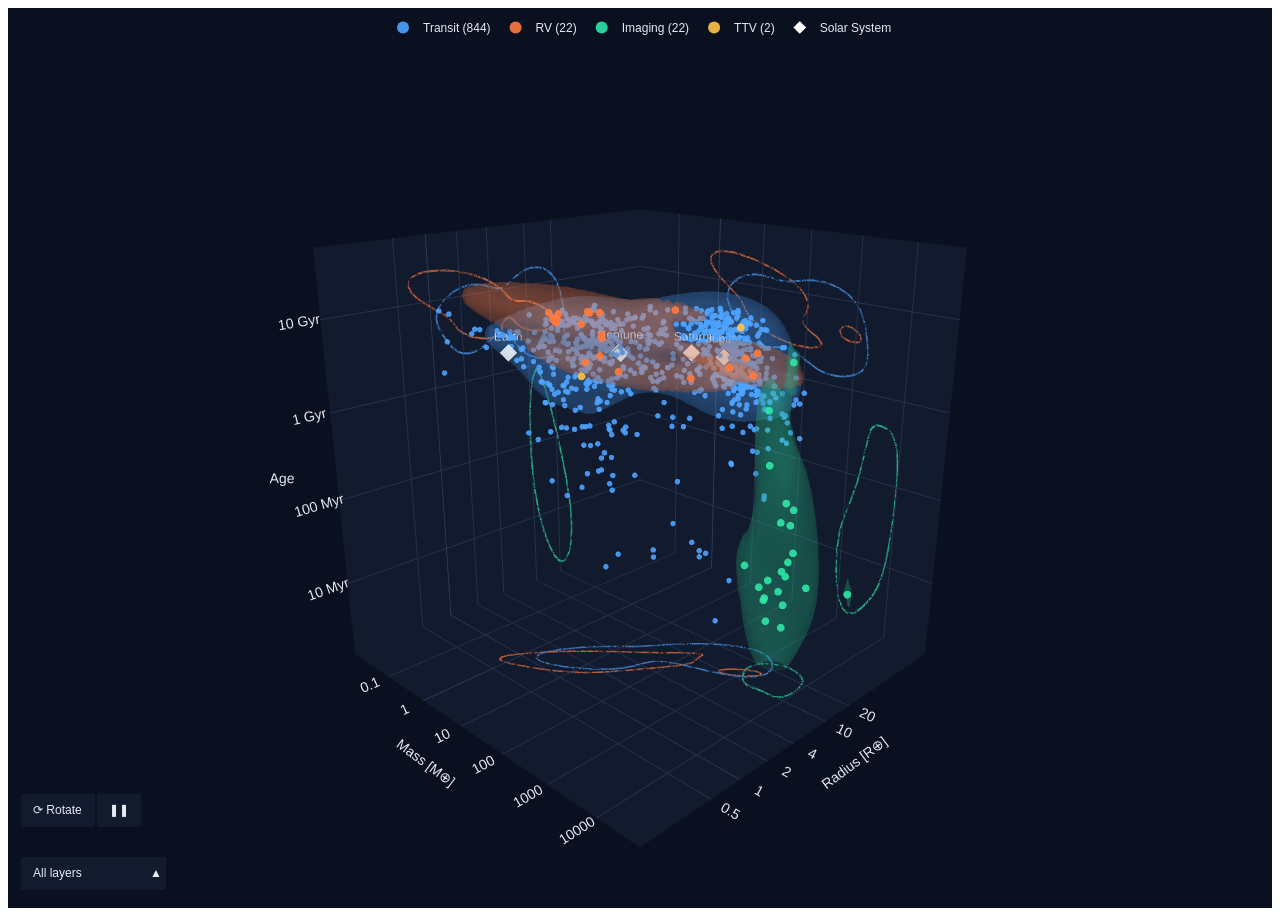
